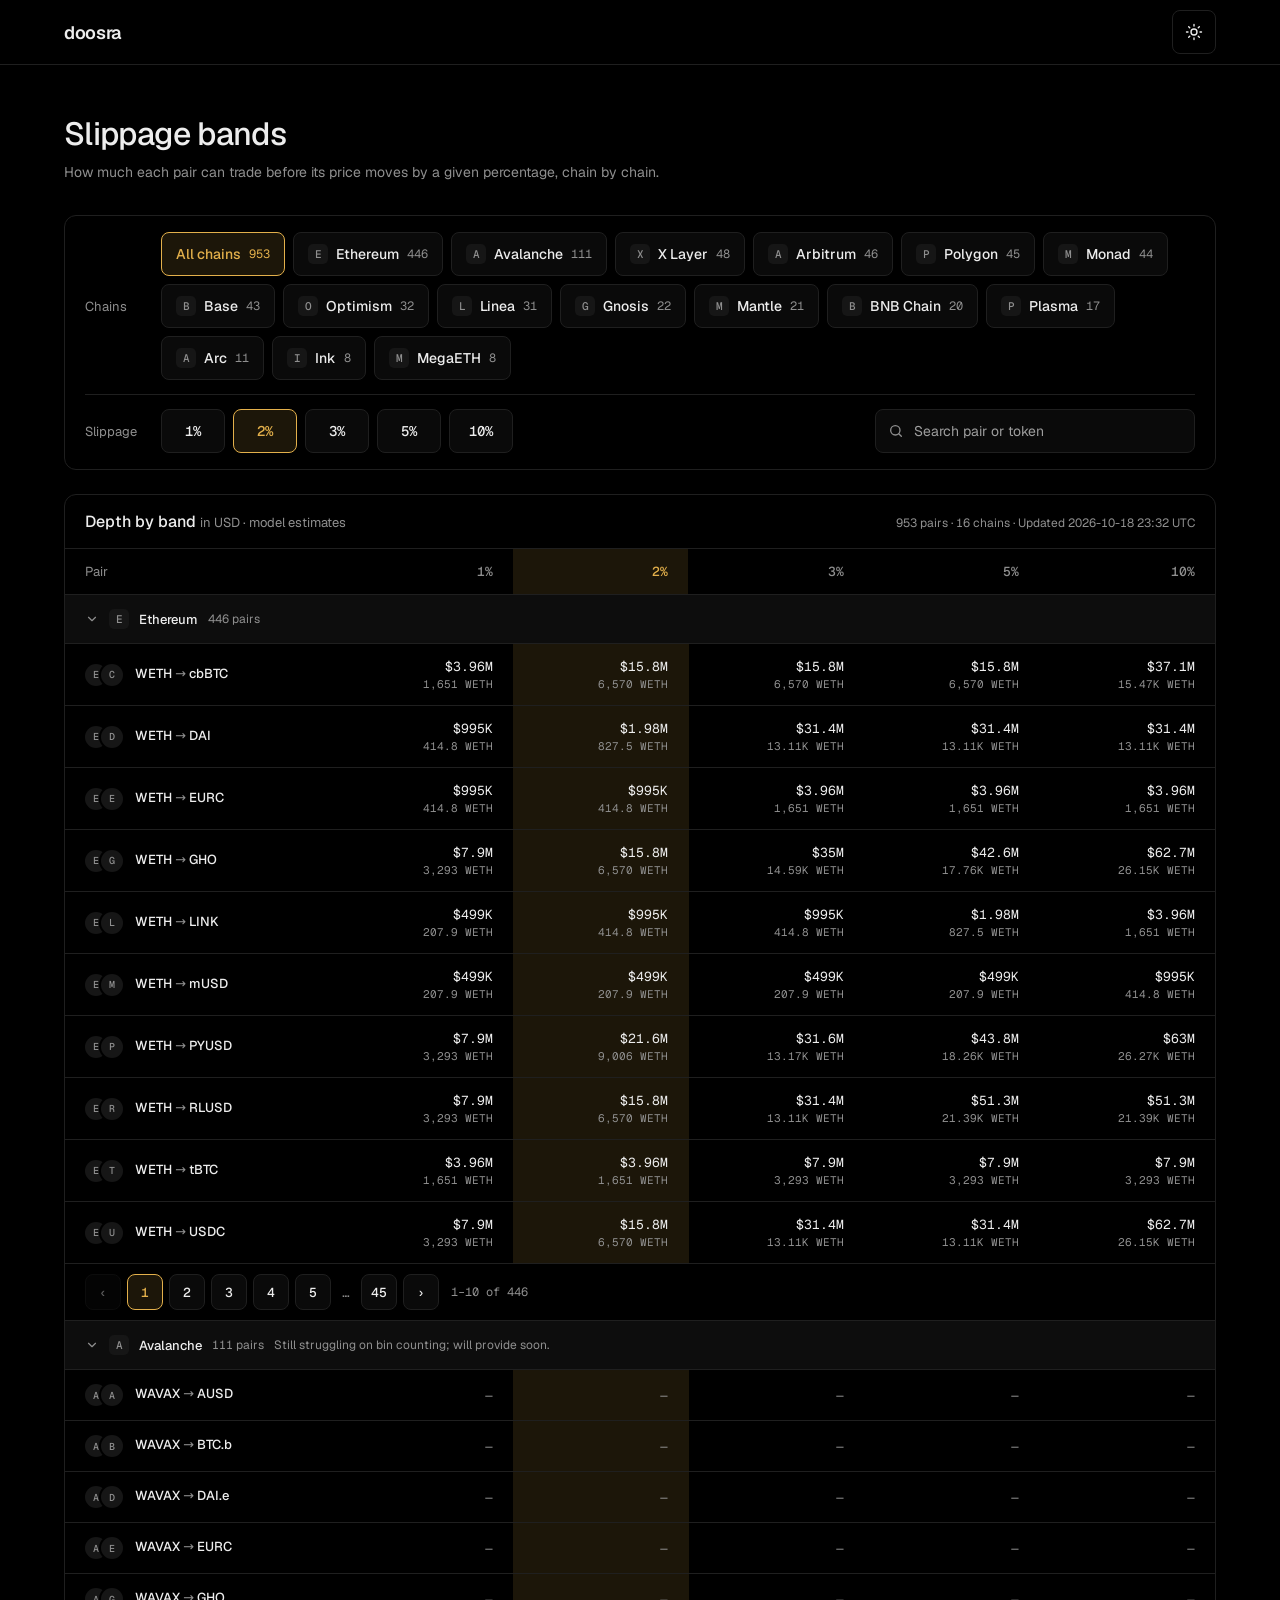
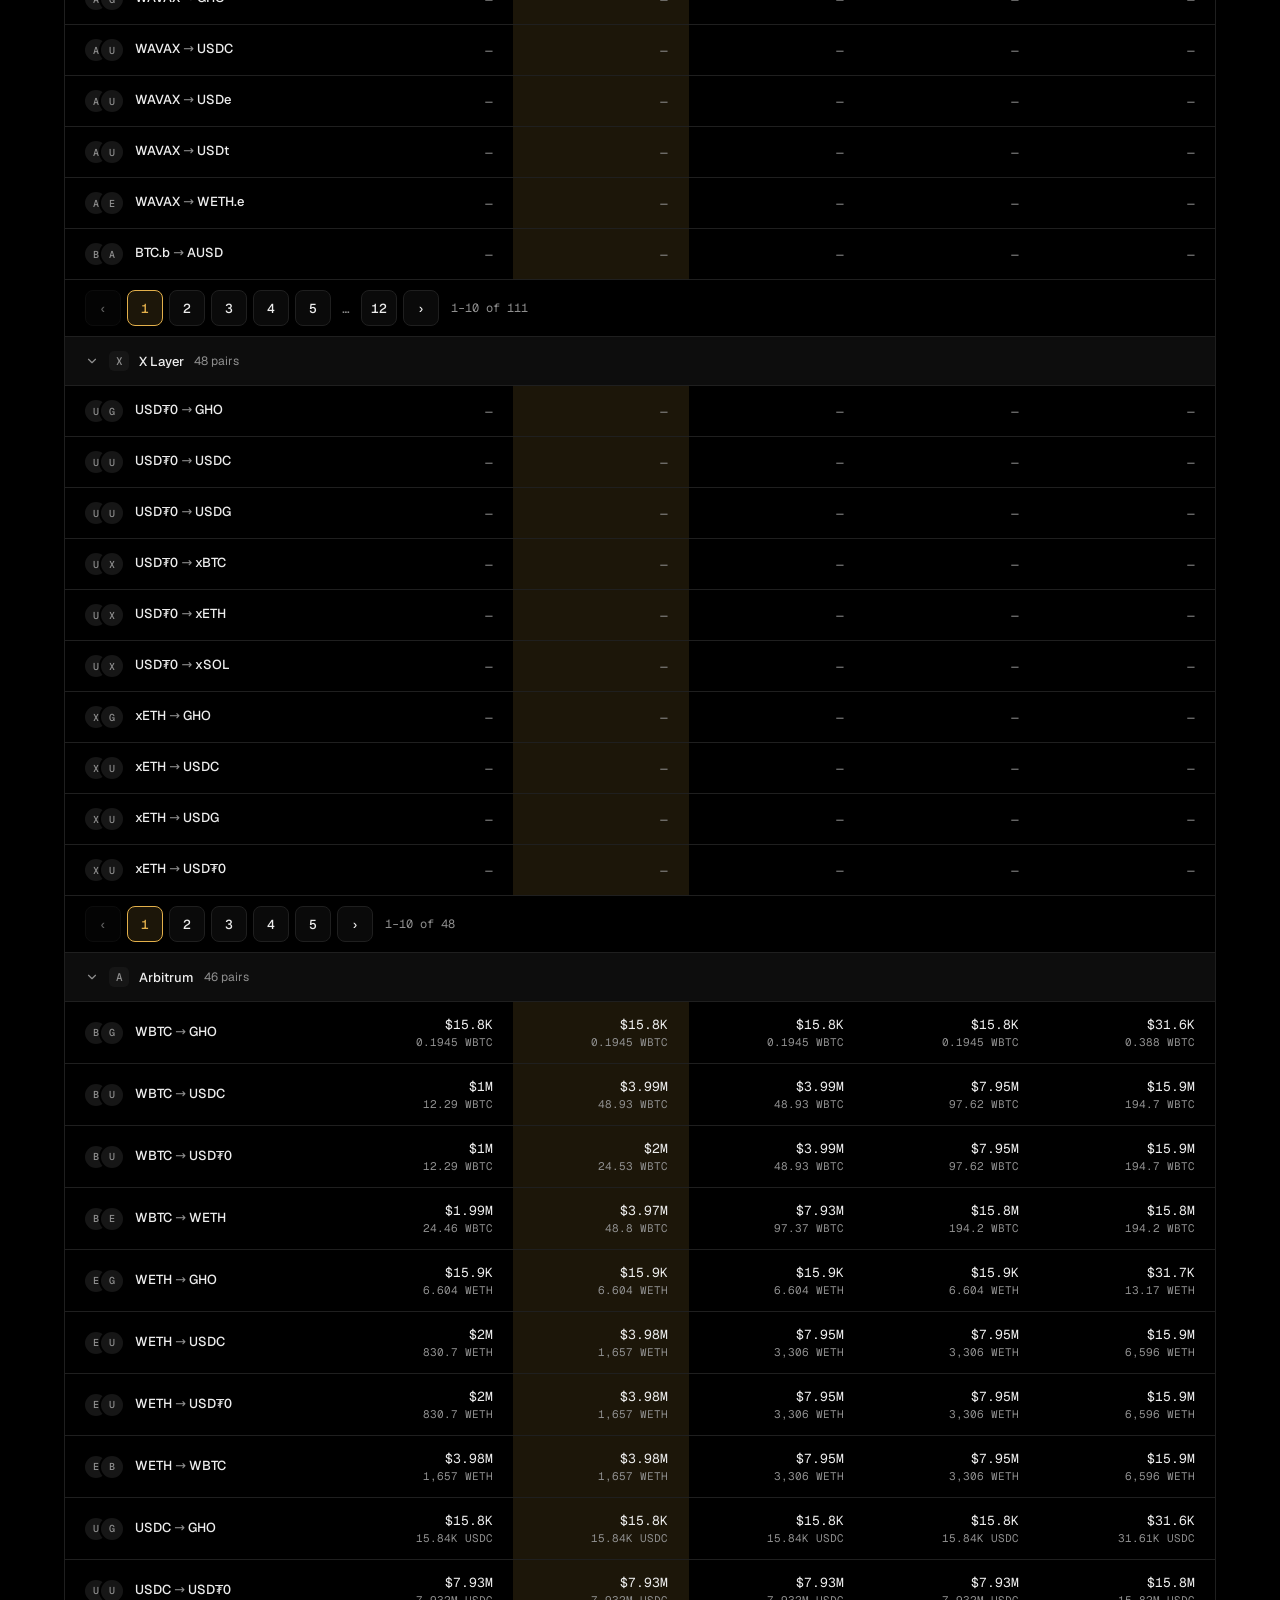
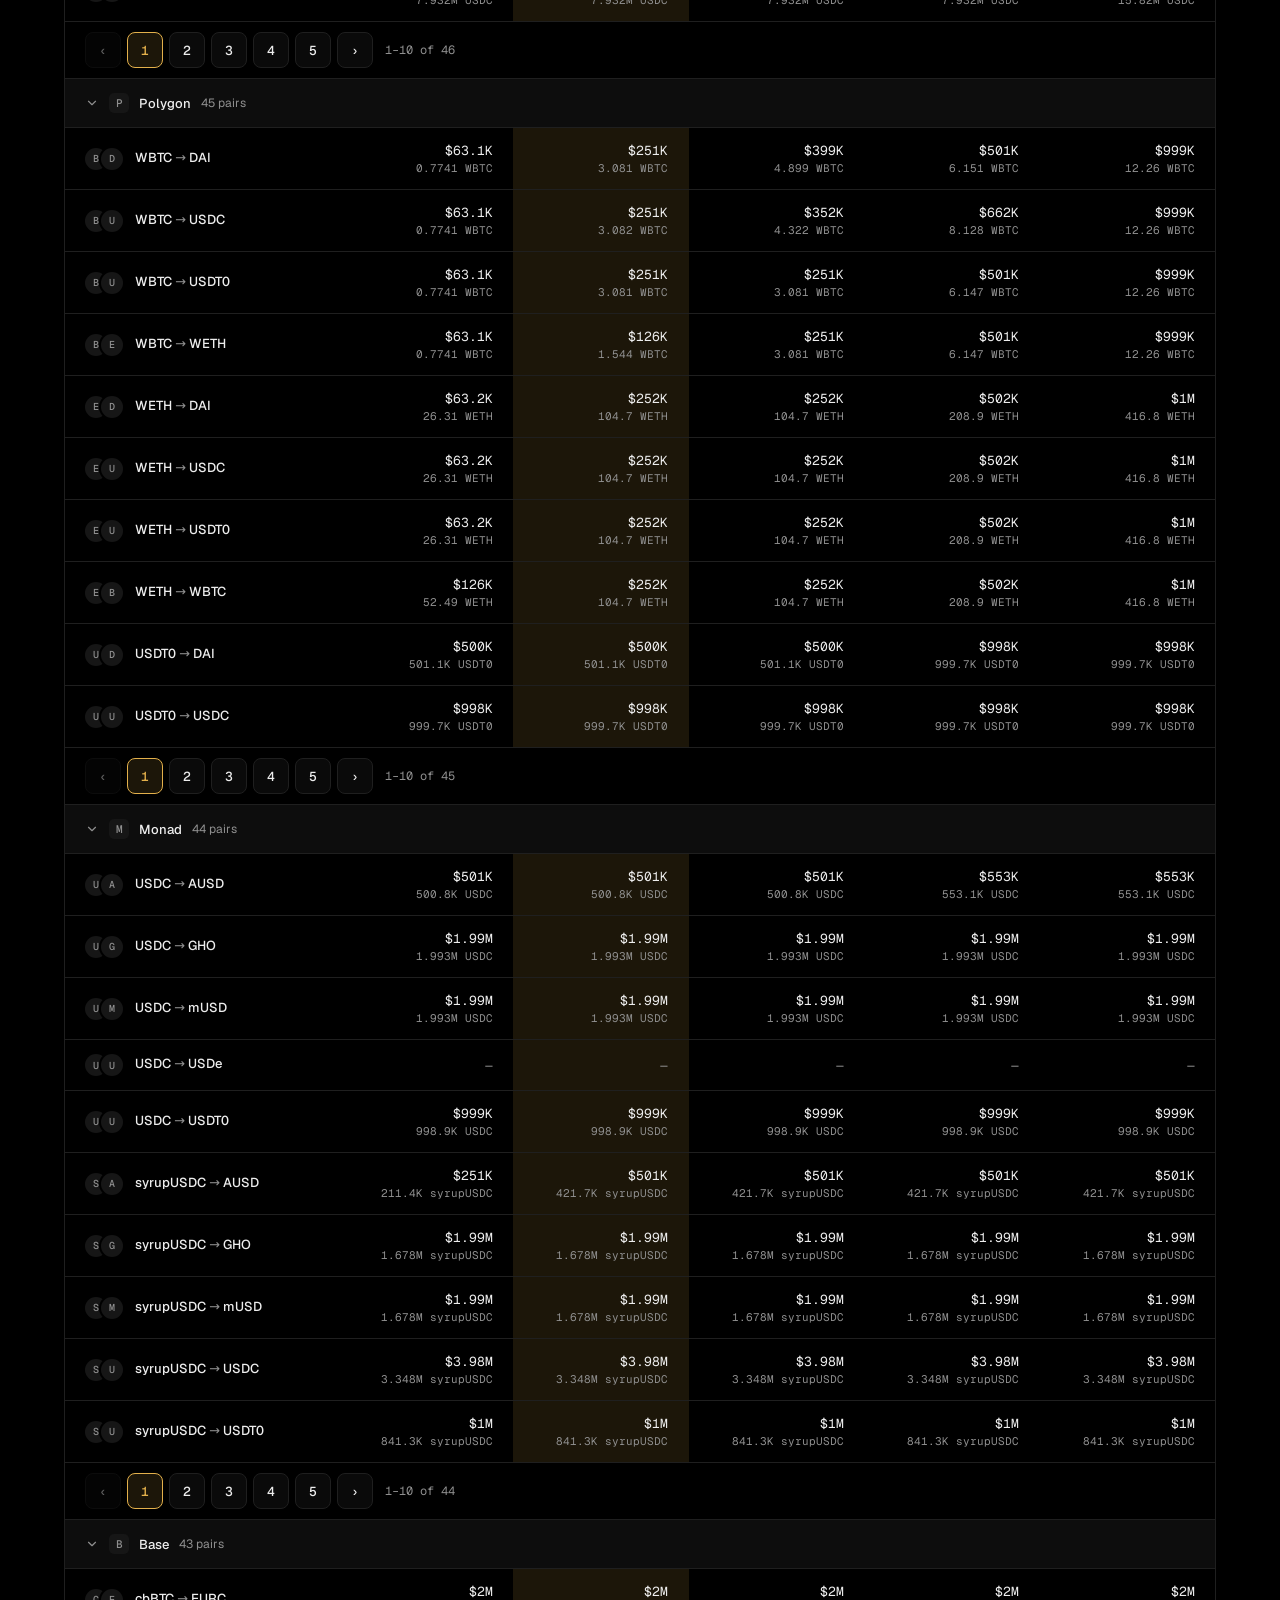
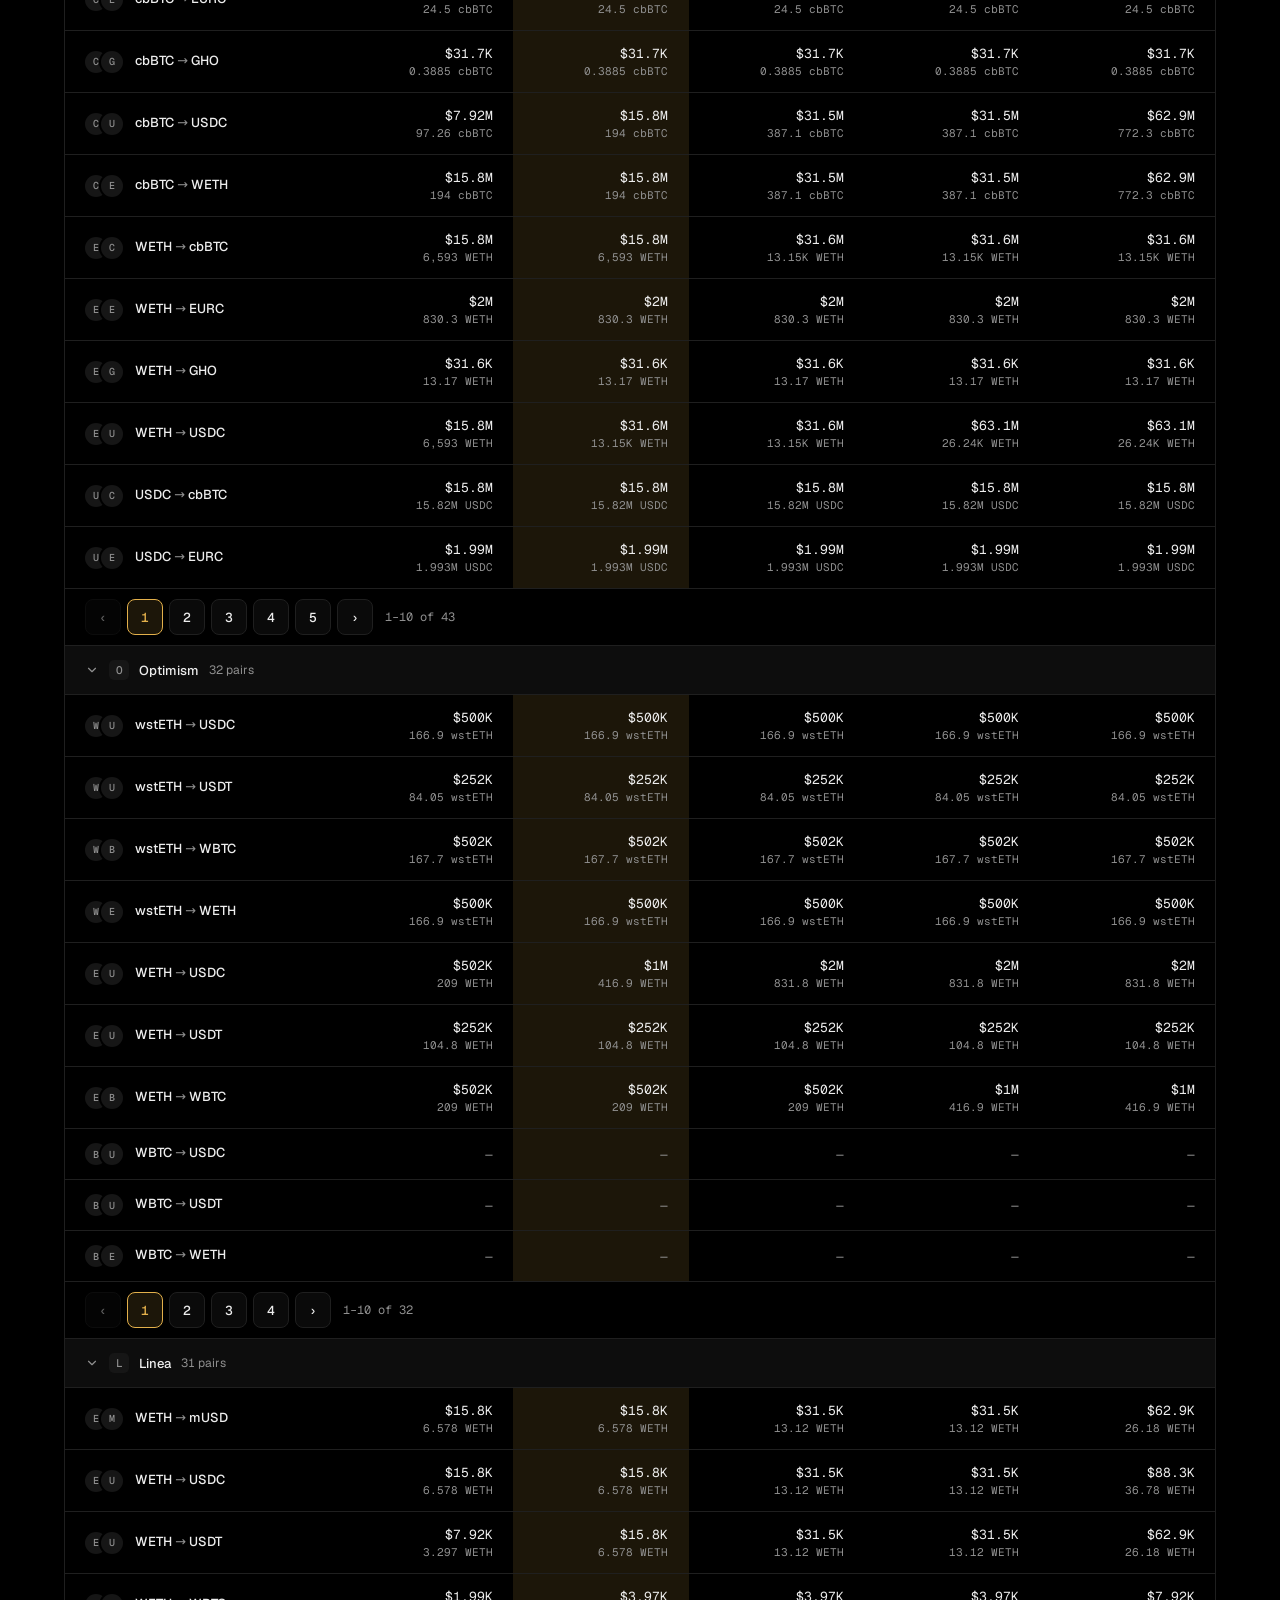
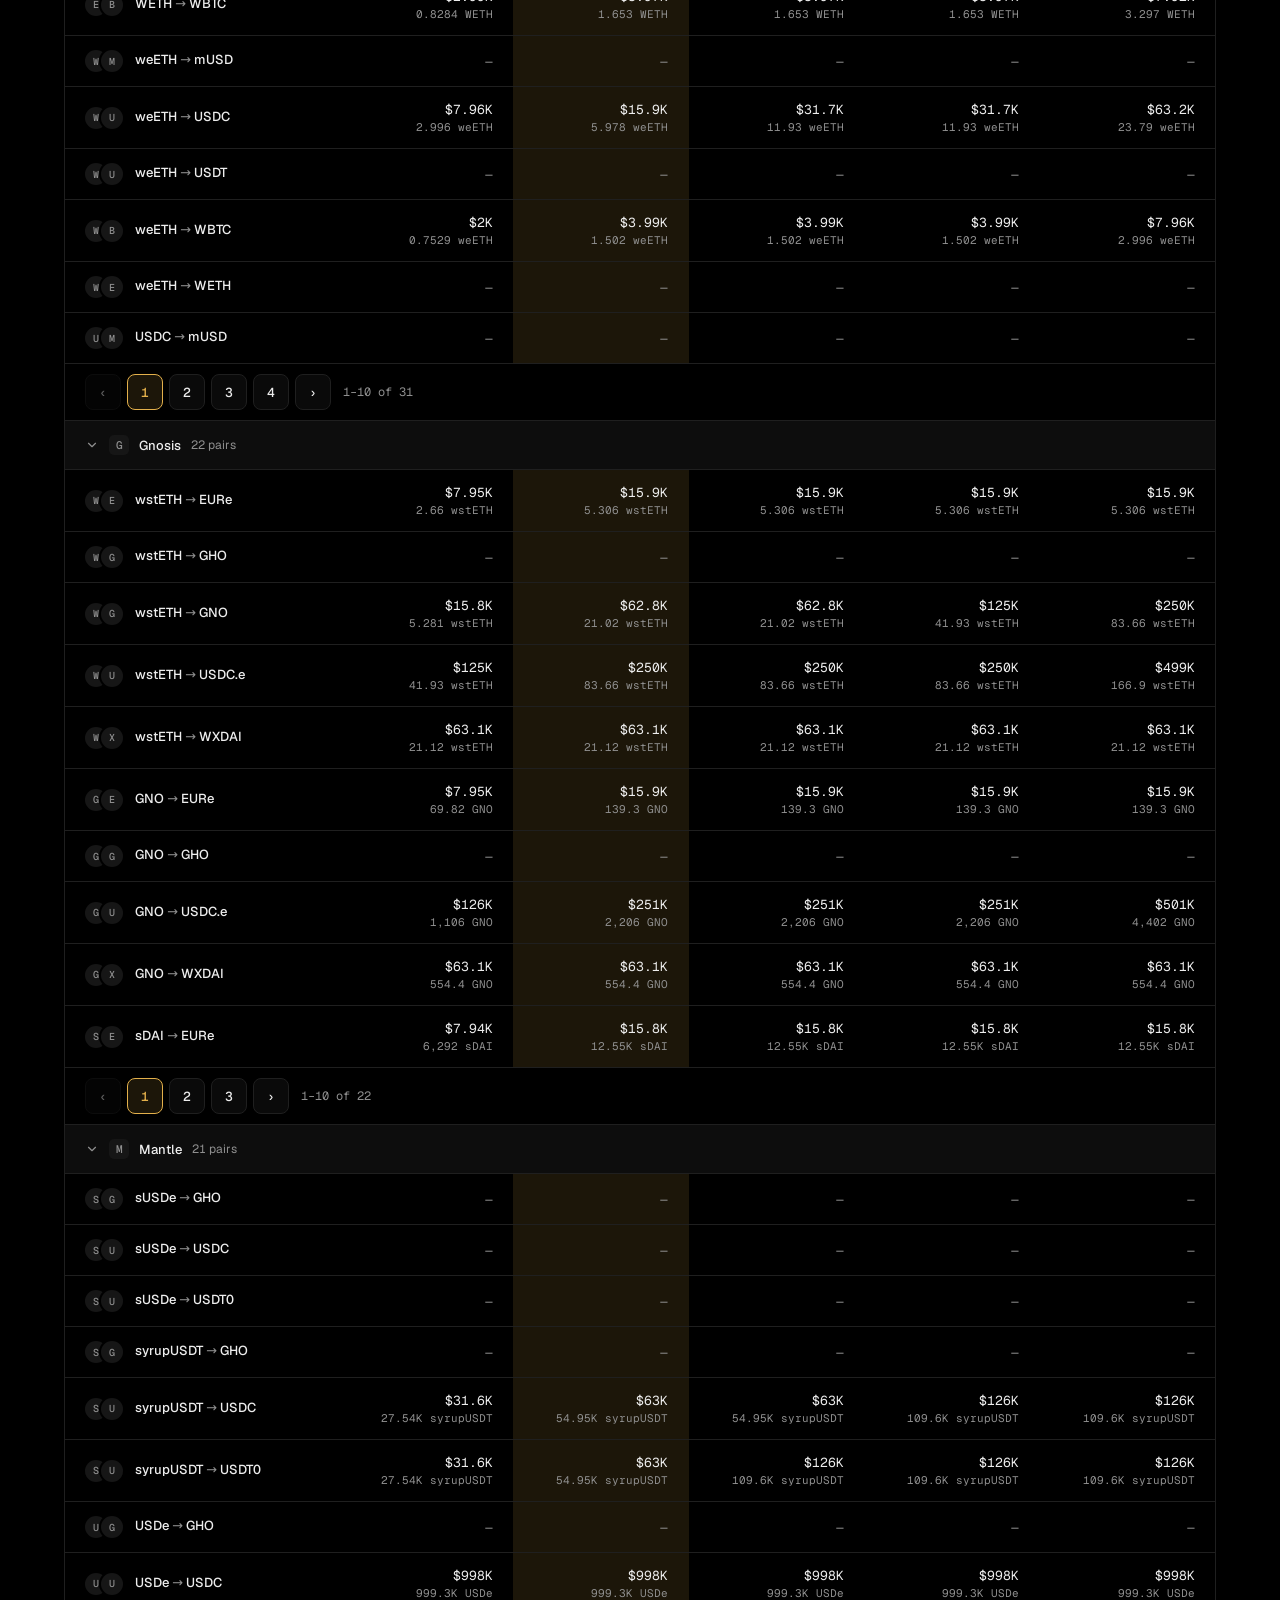
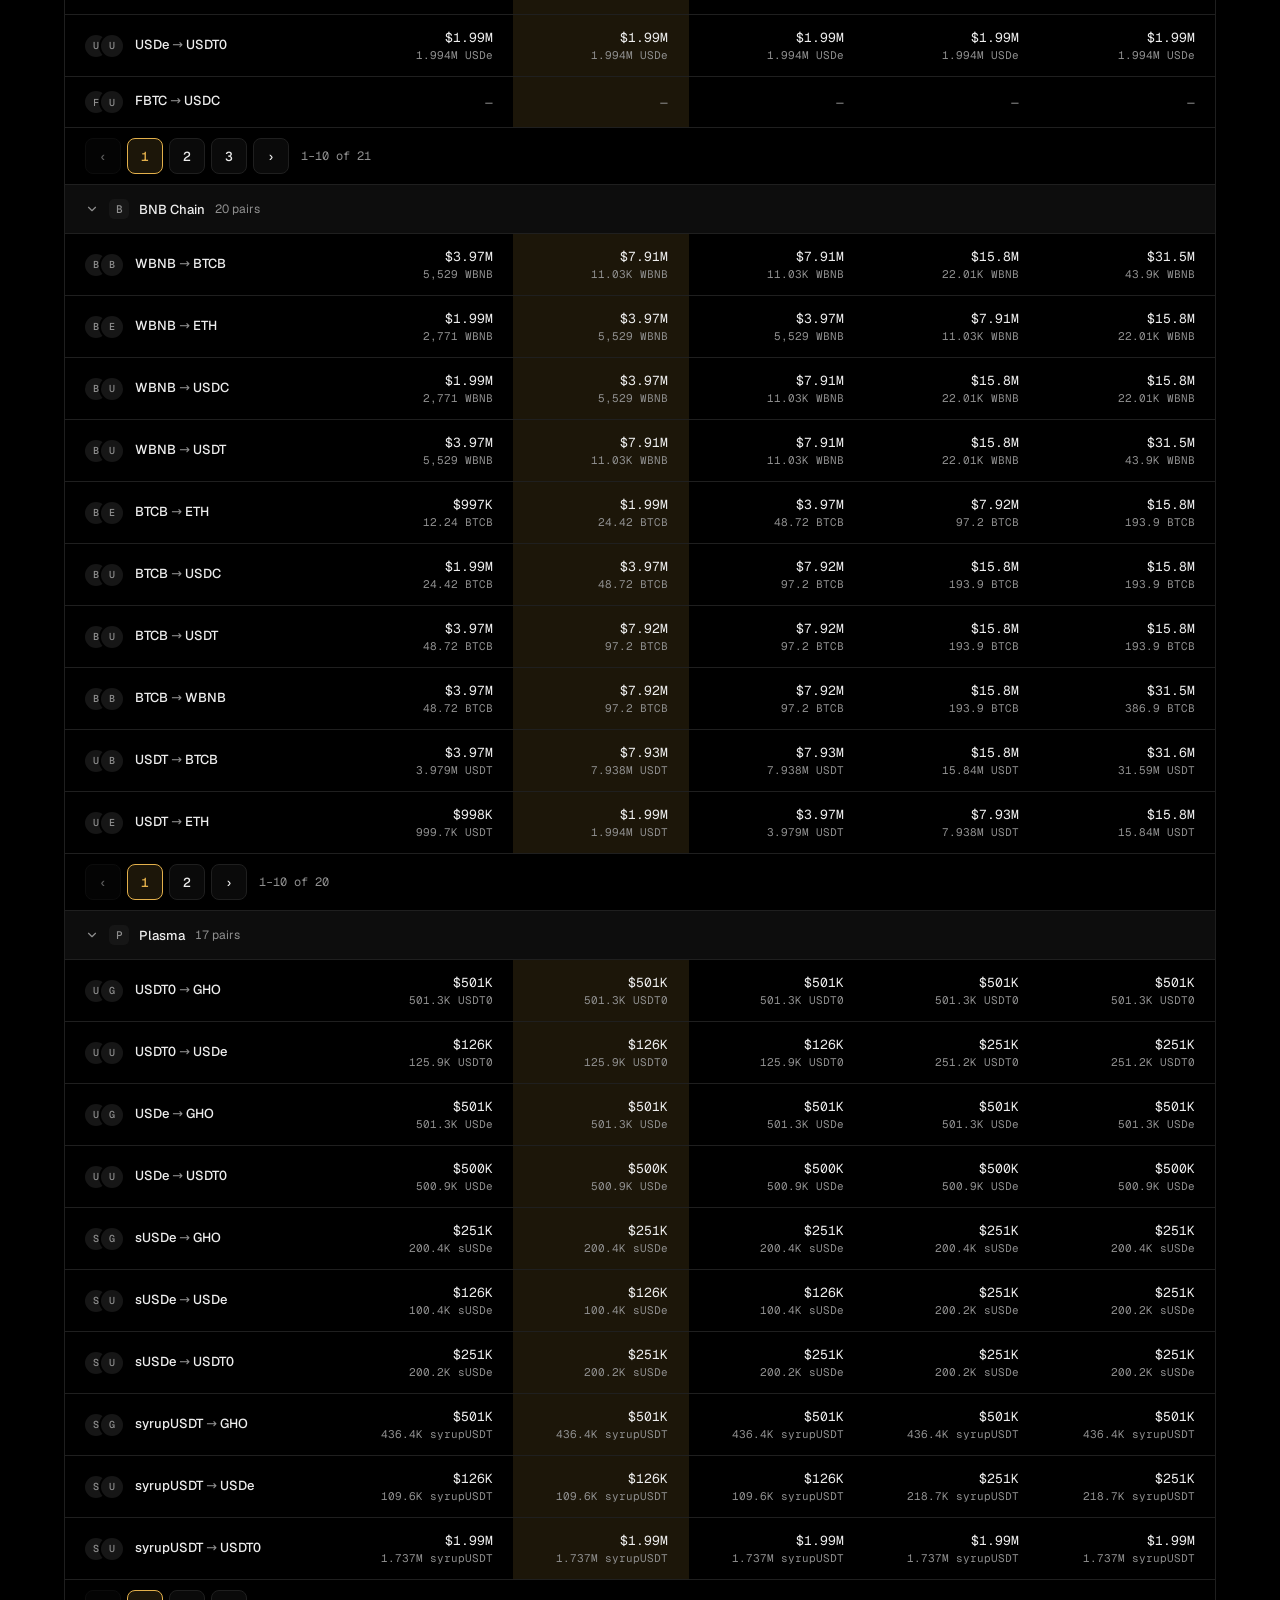
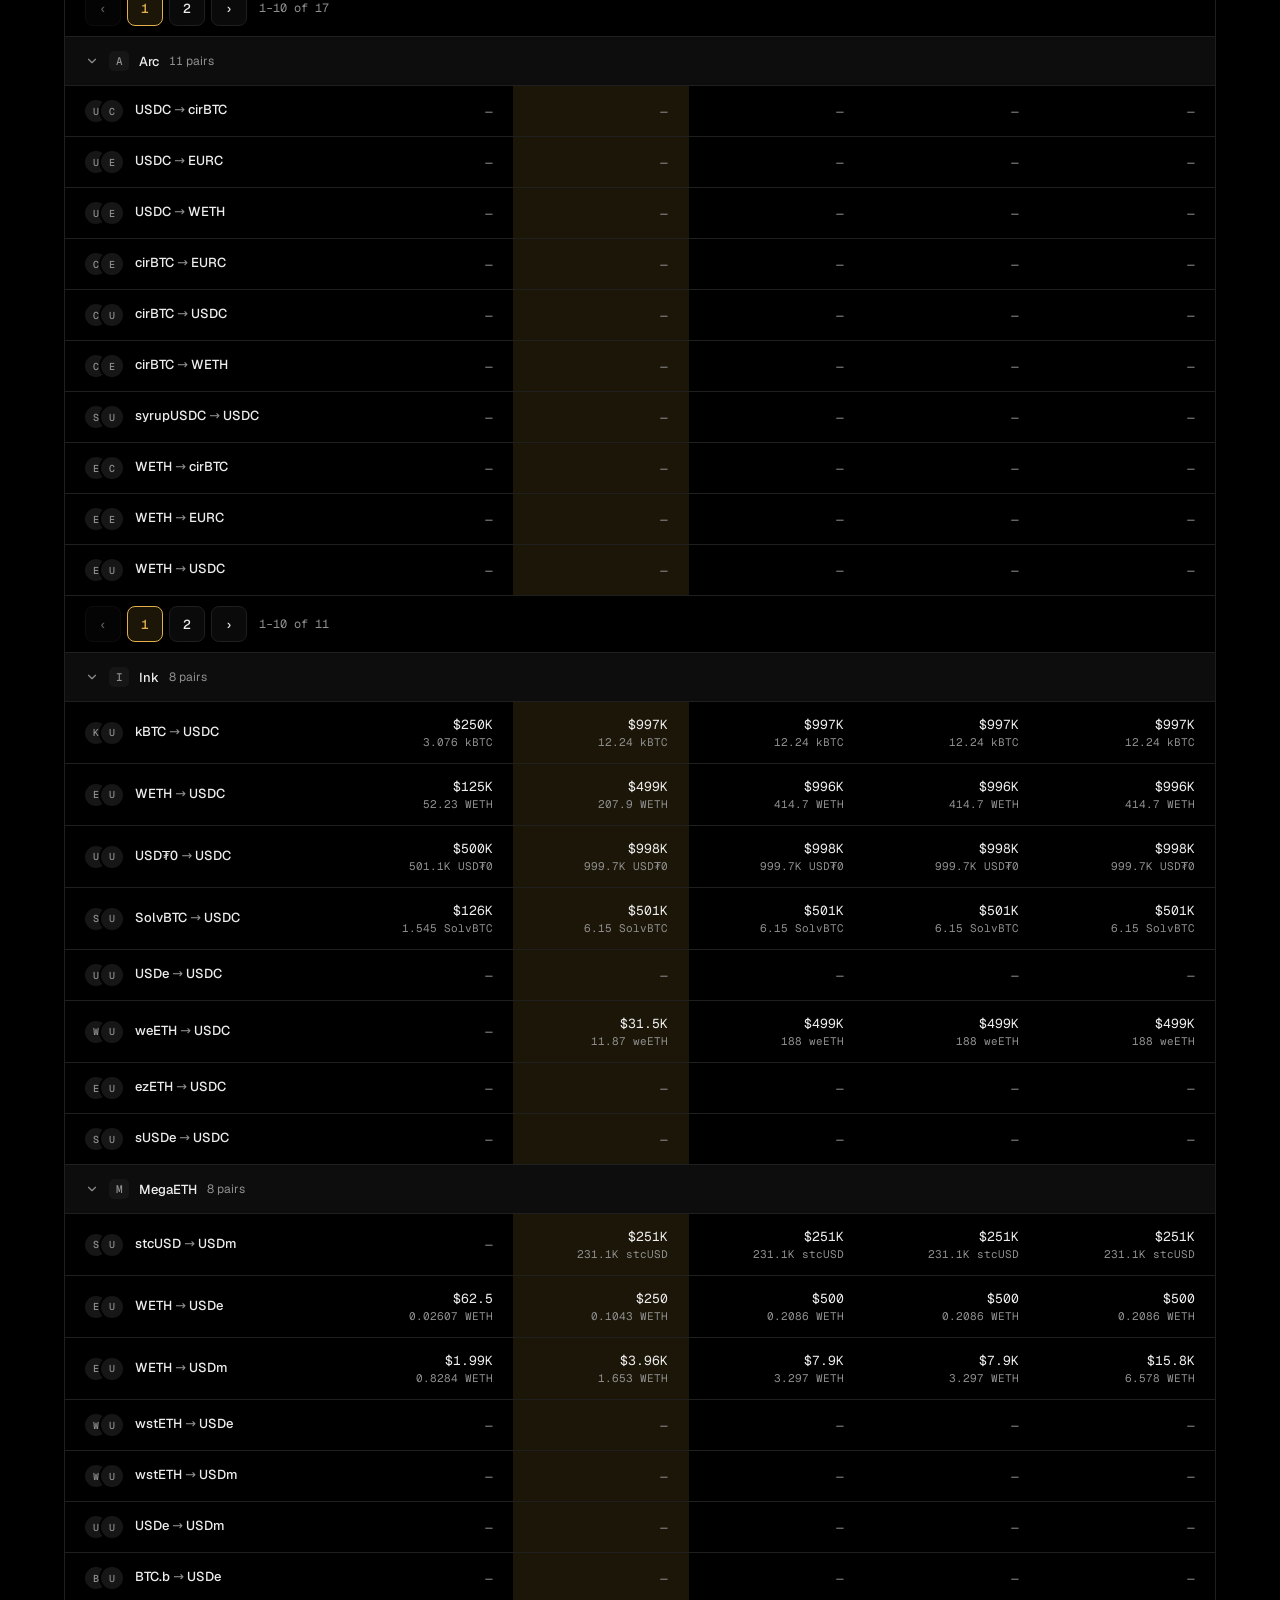
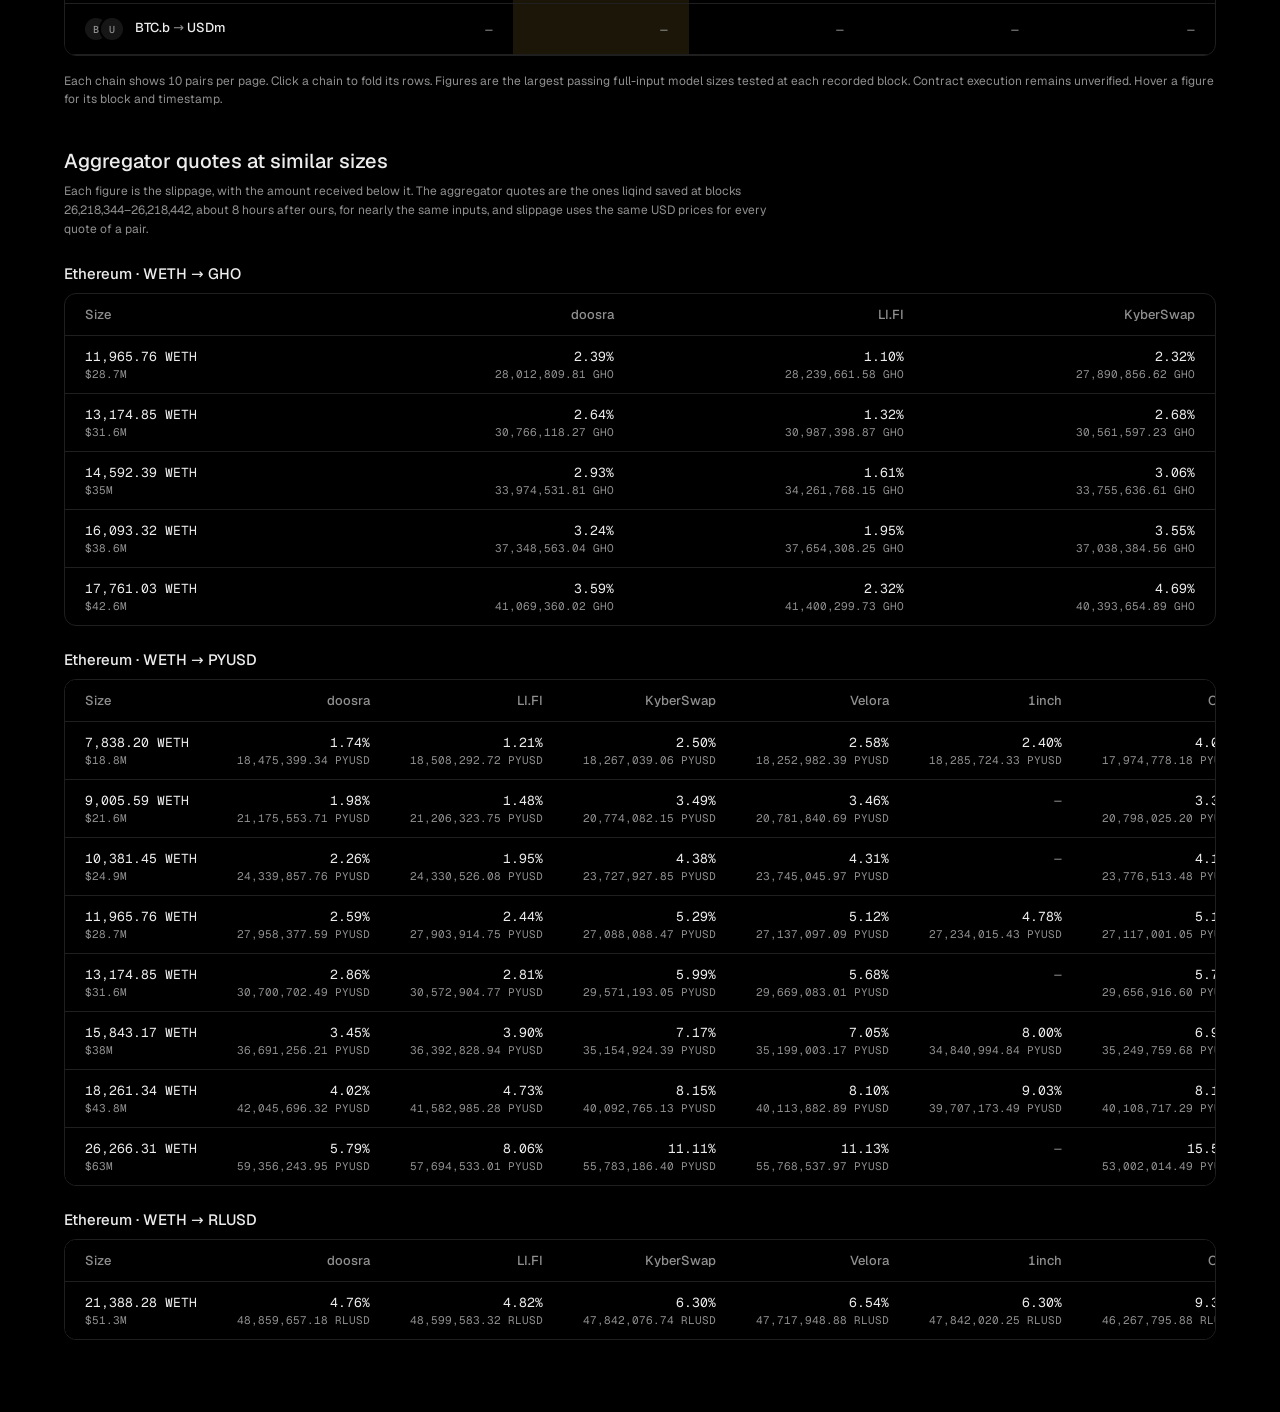
==== docs/index.html @ 1940ba98 "doosra: slippage bands by chain, with aggregator quotes for three Ethereum pairs" ====
<!doctype html>
<html lang="en" data-theme="dark">
<head>
<meta charset="utf-8">
<meta name="viewport" content="width=device-width, initial-scale=1">
<title>doosra · Slippage bands</title>
<meta name="description" content="How much each pair can trade before its price moves by a given percentage, chain by chain.">
<meta name="theme-color" content="#000000">
<link rel="icon" href="data:,">
<link rel="preload" href="fonts/geist-latin.woff2?v=19f9c925" as="font" type="font/woff2" crossorigin>
<link rel="preload" href="fonts/geist-mono-latin.woff2?v=684ad5b5" as="font" type="font/woff2" crossorigin>
<script>try{var t=localStorage.getItem("doosra-theme");if(t==="light"||t==="dark")document.documentElement.dataset.theme=t}catch(e){}</script>
<style>@font-face{font-family:"Geist";font-style:normal;font-weight:400 600;font-display:swap;src:url(fonts/geist-latin-ext.woff2?v=824f485b) format("woff2");unicode-range:U+0100-02BA, U+02BD-02C5, U+02C7-02CC, U+02CE-02D7, U+02DD-02FF, U+0304, U+0308, U+0329, U+1D00-1DBF, U+1E00-1E9F, U+1EF2-1EFF, U+2020, U+20A0-20AB, U+20AD-20C4, U+2113, U+2C60-2C7F, U+A720-A7FF}@font-face{font-family:"Geist";font-style:normal;font-weight:400 600;font-display:swap;src:url(fonts/geist-latin.woff2?v=19f9c925) format("woff2");unicode-range:U+0000-00FF, U+0131, U+0152-0153, U+02BB-02BC, U+02C6, U+02DA, U+02DC, U+0304, U+0308, U+0329, U+2000-206F, U+20AC, U+2122, U+2191, U+2193, U+2212, U+2215, U+FEFF, U+FFFD}@font-face{font-family:"Geist Mono";font-style:normal;font-weight:400 500;font-display:swap;src:url(fonts/geist-mono-latin-ext.woff2?v=1a189eb9) format("woff2");unicode-range:U+0100-02BA, U+02BD-02C5, U+02C7-02CC, U+02CE-02D7, U+02DD-02FF, U+0304, U+0308, U+0329, U+1D00-1DBF, U+1E00-1E9F, U+1EF2-1EFF, U+2020, U+20A0-20AB, U+20AD-20C4, U+2113, U+2C60-2C7F, U+A720-A7FF}@font-face{font-family:"Geist Mono";font-style:normal;font-weight:400 500;font-display:swap;src:url(fonts/geist-mono-latin.woff2?v=684ad5b5) format("woff2");unicode-range:U+0000-00FF, U+0131, U+0152-0153, U+02BB-02BC, U+02C6, U+02DA, U+02DC, U+0304, U+0308, U+0329, U+2000-206F, U+20AC, U+2122, U+2191, U+2193, U+2212, U+2215, U+FEFF, U+FFFD}*,*::before,*::after{box-sizing:border-box}[hidden]{display:none!important}:root{--bg:#000;--surface:#000;--inset:#0a0a0a;--band:#0d0d0d;--line:#1f1f1f;--token:#161616;--text:#ededed;--muted:#8f8f8f;--accent:#e3b04b;--accent-fg:#e3b04b;--soft:rgba(227,176,75,.12);--hover:rgba(128,128,128,.12);--sans:Geist,ui-sans-serif,system-ui,-apple-system,"Segoe UI",Roboto,sans-serif;--mono:"Geist Mono",ui-monospace,SFMono-Regular,Menlo,Consolas,monospace;color-scheme:dark;}:root[data-theme=light]{--bg:#f3f1ec;--surface:#fbfaf7;--inset:#eeebe4;--band:#eeebe4;--line:#ddd8ce;--token:#e6e1d6;--text:#1b1c1f;--muted:#5d5f66;--accent:#886a2d;--accent-fg:#725826;--soft:rgba(227,176,75,.16);color-scheme:light;}html{-webkit-text-size-adjust:100%;text-size-adjust:100%}body{margin:0;min-height:100vh;background-color:var(--bg);color:var(--text);font-family:var(--sans);font-size:14px;font-variant-numeric:tabular-nums;transition:background-color .2s,color .2s}button{font:inherit;color:inherit;cursor:pointer}input{font:inherit;appearance:none;-webkit-appearance:none}input::placeholder{color:inherit;opacity:.65}button:focus-visible,input:focus-visible{outline:2px solid currentColor;outline-offset:2px}.sr{position:absolute;width:1px;height:1px;margin:-1px;padding:0;border:0;overflow:hidden;clip:rect(0 0 0 0);white-space:nowrap}svg{flex:none}.top{border-bottom:1px solid var(--line)}.top .in{max-width:1200px;margin:0 auto;padding:0 24px;height:64px;display:flex;align-items:center;justify-content:space-between;gap:16px}.brand{font-weight:600;font-size:18px;letter-spacing:-.02em}.tbtn{width:44px;height:44px;display:flex;align-items:center;justify-content:center;border-radius:8px;border:1px solid var(--line);background-color:var(--surface);color:var(--text)}:root[data-theme=light] .sun,:root:not([data-theme=light]) .moon{display:none}main{max-width:1200px;margin:0 auto;padding:48px 24px 72px}h1{margin:0 0 8px;font-size:32px;font-weight:500;letter-spacing:-.02em}.lede{margin:0 0 32px;max-width:640px;color:var(--muted);line-height:1.5}.filters{display:flex;flex-direction:column;gap:14px;padding:16px 20px;border:1px solid var(--line);border-radius:12px;background-color:var(--surface);margin-bottom:24px}.frow{display:flex;flex-wrap:wrap;align-items:center;gap:12px}.frow+.frow{padding-top:14px;border-top:1px solid var(--line)}.flabel{width:64px;color:var(--muted);font-size:13px}.chips{display:flex;flex-wrap:wrap;gap:8px;min-width:0}#chains{flex:1 1 480px}#bands{flex:1 1 380px}.chip{height:44px;padding:0 14px;display:inline-flex;align-items:center;gap:8px;border-radius:8px;border:1px solid var(--line);background-color:var(--inset);color:var(--text);font-weight:500}.chip .n{font-family:var(--mono);font-size:12px;font-weight:400;color:var(--muted)}.chip[aria-pressed=true]{border-color:var(--accent-fg);background-color:var(--soft);color:var(--accent-fg)}.chip[aria-pressed=true] .n{color:var(--accent-fg)}.ini{width:20px;height:20px;border-radius:5px;display:inline-flex;align-items:center;justify-content:center;flex:none;font-family:var(--mono);font-size:11px;background-color:var(--token);color:var(--muted)}.bchip{width:64px;padding:0;justify-content:center;font-family:var(--mono)}.search{position:relative;flex:1 1 240px;max-width:320px}.search svg{position:absolute;left:13px;top:14px;pointer-events:none;color:var(--muted)}.search input{width:100%;height:44px;padding:0 12px 0 38px;border-radius:8px;border:1px solid var(--line);background-color:var(--inset);color:var(--text);font-size:14px}.card{border:1px solid var(--line);border-radius:12px;overflow:clip;background-color:var(--surface)}.cardhead{display:flex;flex-wrap:wrap;align-items:baseline;justify-content:space-between;gap:6px 24px;padding:16px 20px;border-bottom:1px solid var(--line)}.cardhead h2{margin:0;font-size:16px;font-weight:500}.cardhead h2 span{color:var(--muted);font-weight:400;font-size:13px}.sum{color:var(--muted);font-size:12px}.tbl{--pmin:272px;--bmin:108px;--pw:minmax(var(--pmin),1.4fr);--bw:minmax(var(--bmin),1fr);font-size:13px}.hwrap{position:sticky;top:0;z-index:2;overflow:hidden;background-color:var(--surface)}.scroll{overflow-x:auto;overscroll-behavior-x:contain}.scroll>.inner{position:relative;z-index:0}.hl{position:absolute;top:0;bottom:0;left:0;z-index:-1;background-color:var(--soft);pointer-events:none}.r{display:grid}.c{padding:14px 20px;border-bottom:1px solid var(--line);text-align:right;font-family:var(--mono);min-width:0;align-content:center}.c.p{position:sticky;left:0;z-index:1;background-color:var(--surface);text-align:left;font-family:var(--sans);font-weight:500;white-space:nowrap;overflow:hidden;text-overflow:ellipsis}.h .c{color:var(--muted);font-weight:500}.h .c.p{font-weight:400}.h .on{background-color:var(--soft);color:var(--accent-fg)}.c.na{color:var(--muted)}.c small{display:block;font-size:11px;color:var(--muted);margin-top:2px}.c.p i{width:22px;height:22px;border-radius:50%;display:inline-flex;align-items:center;justify-content:center;vertical-align:middle;font-family:var(--mono);font-size:10px;font-style:normal;background-color:var(--token);color:var(--muted)}.c.p i+i{margin:0 12px 0 -6px;box-shadow:0 0 0 2px var(--surface)}.c.p b{font-weight:inherit;color:var(--muted)}.rows>.r:hover>.c,.fold:hover{background-image:linear-gradient(var(--hover),var(--hover))}.gh{background-color:var(--band);border-bottom:1px solid var(--line)}.fold{width:100%;min-height:48px;padding:0 20px;display:flex;align-items:center;border:0;background-color:transparent;color:var(--text);text-align:left;font-weight:500}.fold:focus-visible{outline-offset:-2px}.fold>span{position:sticky;left:20px;display:inline-flex;align-items:center;gap:10px}.fold svg{color:var(--muted);transition:transform .15s}.fold[aria-expanded=false] svg{transform:rotate(-90deg)}.gn{color:var(--muted);font-weight:400;font-size:12px}.chain-note{color:var(--muted);font-weight:400;font-size:12px}.g.folded .rows,.g.folded .pgr{display:none}.pgr{border-bottom:1px solid var(--line);background-color:var(--surface)}.pg{position:sticky;left:0;display:flex;flex-wrap:wrap;align-items:center;gap:6px;width:max-content;max-width:calc(100vw - 34px);padding:10px 20px}.pb{min-width:36px;height:36px;padding:0 8px;border-radius:8px;border:1px solid var(--line);background-color:var(--inset);color:var(--text);font-family:var(--mono);font-size:13px;font-weight:500}.pb:not(:disabled):hover{background-image:linear-gradient(var(--hover),var(--hover))}.pb[aria-current=page]{border-color:var(--accent-fg);background-color:var(--soft);color:var(--accent-fg)}.pb:disabled{opacity:.4;cursor:default}.gap{min-width:18px;text-align:center;color:var(--muted);font-family:var(--mono)}.pr{margin-left:6px;color:var(--muted);font-family:var(--mono);font-size:12px;white-space:nowrap}.empty{padding:48px 20px;display:flex;flex-direction:column;align-items:center;gap:12px;text-align:center}.empty p{margin:0;color:var(--muted)}.empty button{height:44px;padding:0 16px;border-radius:8px;border:1px solid var(--line);background-color:var(--inset);color:var(--text);font-weight:500}.foot{margin:16px 0 0;font-size:12px;color:var(--muted);line-height:1.5}.compare{margin-top:40px}.compare>h2{margin:0 0 8px;font-size:20px;font-weight:500}.compare-note{margin:0;max-width:720px;font-size:12px;line-height:1.6;color:var(--muted)}.compare-pair h3{margin:24px 0 10px;font-size:15px;font-weight:500}.quote-scroll{overflow-x:auto;overscroll-behavior-x:contain;border:1px solid var(--line);border-radius:12px;background-color:var(--surface);scrollbar-width:thin;scrollbar-color:var(--muted) transparent}.quote-table{border-collapse:collapse;width:100%;font-family:var(--mono);font-size:13px;font-variant-numeric:tabular-nums}.quote-table th,.quote-table td{padding:12px 20px;text-align:right;white-space:nowrap;vertical-align:top}.quote-table td{border-top:1px solid var(--line)}.quote-table th{font-family:var(--sans);font-weight:500;color:var(--muted)}.quote-table th:first-child,.quote-table td:first-child{text-align:left}.quote-table small{display:block;margin-top:2px;font-size:11px;color:var(--muted)}.quote-table .na{color:var(--muted)}@media (pointer:coarse){.pb{height:44px}}@media (max-width:720px){.top .in{padding:0 16px}main{padding:32px 16px 56px}h1{font-size:28px}.filters{padding:14px 16px}#chains{flex-wrap:nowrap;overflow-x:auto;overscroll-behavior-x:contain;scrollbar-width:none;margin:0 -16px;padding:0 16px;scroll-padding:0 16px}#chains::-webkit-scrollbar{display:none}#chains .chip{flex:none}.cardhead{padding:14px 16px}.tbl{--pmin:150px;--bmin:96px;--pw:var(--pmin)}.c{padding:12px}.c.p{white-space:normal}.c.p i{display:none}.fold{padding:0 12px}.fold>span{left:12px}.pg{padding:10px 12px;gap:4px}.pb{min-width:32px;padding:0 4px}.quote-table th,.quote-table td{padding:10px 12px}}@media (prefers-reduced-motion:reduce){*{transition:none!important}}.r{grid-template-columns:var(--pw) repeat(5,var(--bw))}.inner{min-width:calc(var(--pmin) + 5 * var(--bmin))}</style>
<style id="sel">.b2{background-color:var(--soft)}#hwrap .b2{color:var(--accent-fg)}</style>
</head>
<body>
<header class="top">
  <div class="in">
    <div class="brand">doosra</div>
    <button class="tbtn" id="theme" type="button" aria-label="Switch to light theme">
      <svg class="sun" width="18" height="18" viewBox="0 0 24 24" fill="none" stroke="currentColor" stroke-width="1.8" stroke-linecap="round" aria-hidden="true"><circle cx="12" cy="12" r="4"/><path d="M12 2v2M12 20v2M4.9 4.9l1.4 1.4M17.7 17.7l1.4 1.4M2 12h2M20 12h2M4.9 19.1l1.4-1.4M17.7 6.3l1.4-1.4"/></svg>
      <svg class="moon" width="18" height="18" viewBox="0 0 24 24" fill="none" stroke="currentColor" stroke-width="1.8" stroke-linecap="round" stroke-linejoin="round" aria-hidden="true"><path d="M21 12.8A9 9 0 1 1 11.2 3a7 7 0 0 0 9.8 9.8z"/></svg>
    </button>
  </div>
</header>

<main>
  <h1>Slippage bands</h1>
  <p class="lede">How much each pair can trade before its price moves by a given percentage, chain by chain.</p>

  <section class="filters" aria-label="Filters">
    <div class="frow">
      <span id="chain-label" class="flabel">Chains</span>
      <div class="chips" id="chains" role="group" aria-labelledby="chain-label"><button class="chip" type="button" data-chain="" aria-pressed="true">All chains <span class="n">953</span></button><button class="chip" type="button" data-chain="ethereum" aria-pressed="false"><span class="ini" aria-hidden="true">E</span>Ethereum <span class="n">446</span></button><button class="chip" type="button" data-chain="avalanche" aria-pressed="false"><span class="ini" aria-hidden="true">A</span>Avalanche <span class="n">111</span></button><button class="chip" type="button" data-chain="xlayer" aria-pressed="false"><span class="ini" aria-hidden="true">X</span>X Layer <span class="n">48</span></button><button class="chip" type="button" data-chain="arbitrum" aria-pressed="false"><span class="ini" aria-hidden="true">A</span>Arbitrum <span class="n">46</span></button><button class="chip" type="button" data-chain="polygon" aria-pressed="false"><span class="ini" aria-hidden="true">P</span>Polygon <span class="n">45</span></button><button class="chip" type="button" data-chain="monad" aria-pressed="false"><span class="ini" aria-hidden="true">M</span>Monad <span class="n">44</span></button><button class="chip" type="button" data-chain="base" aria-pressed="false"><span class="ini" aria-hidden="true">B</span>Base <span class="n">43</span></button><button class="chip" type="button" data-chain="optimism" aria-pressed="false"><span class="ini" aria-hidden="true">O</span>Optimism <span class="n">32</span></button><button class="chip" type="button" data-chain="linea" aria-pressed="false"><span class="ini" aria-hidden="true">L</span>Linea <span class="n">31</span></button><button class="chip" type="button" data-chain="gnosis" aria-pressed="false"><span class="ini" aria-hidden="true">G</span>Gnosis <span class="n">22</span></button><button class="chip" type="button" data-chain="mantle" aria-pressed="false"><span class="ini" aria-hidden="true">M</span>Mantle <span class="n">21</span></button><button class="chip" type="button" data-chain="bsc" aria-pressed="false"><span class="ini" aria-hidden="true">B</span>BNB Chain <span class="n">20</span></button><button class="chip" type="button" data-chain="plasma" aria-pressed="false"><span class="ini" aria-hidden="true">P</span>Plasma <span class="n">17</span></button><button class="chip" type="button" data-chain="arc" aria-pressed="false"><span class="ini" aria-hidden="true">A</span>Arc <span class="n">11</span></button><button class="chip" type="button" data-chain="ink" aria-pressed="false"><span class="ini" aria-hidden="true">I</span>Ink <span class="n">8</span></button><button class="chip" type="button" data-chain="megaeth" aria-pressed="false"><span class="ini" aria-hidden="true">M</span>MegaETH <span class="n">8</span></button></div>
    </div>
    <div class="frow">
      <span id="band-label" class="flabel">Slippage</span>
      <div class="chips" id="bands" role="group" aria-labelledby="band-label"><button class="chip bchip" type="button" data-band="1" aria-pressed="false">1%</button><button class="chip bchip" type="button" data-band="2" aria-pressed="true">2%</button><button class="chip bchip" type="button" data-band="3" aria-pressed="false">3%</button><button class="chip bchip" type="button" data-band="5" aria-pressed="false">5%</button><button class="chip bchip" type="button" data-band="10" aria-pressed="false">10%</button></div>
      <div class="search">
        <label for="q" class="sr">Search pairs</label>
        <svg width="16" height="16" viewBox="0 0 24 24" fill="none" stroke="currentColor" stroke-width="2" stroke-linecap="round" aria-hidden="true"><circle cx="11" cy="11" r="7"/><path d="M20 20l-3.5-3.5"/></svg>
        <input id="q" type="search" placeholder="Search pair or token" autocomplete="off" spellcheck="false">
      </div>
    </div>
  </section>

  <section class="card" aria-labelledby="depth-title">
    <div class="cardhead">
      <h2 id="depth-title">Depth by band <span>in USD · model estimates</span></h2>
      <div class="sum"><span id="counts">953 pairs · 16 chains</span> · Updated 2026-10-18 23:32 UTC</div>
    </div>
    <div class="tbl" id="tbl" role="table" aria-labelledby="depth-title" data-sel="2" data-page="10" data-rn="60" data-rf="100">
      <div class="hwrap" id="hwrap" role="none"><div class="inner" role="none"><div class="r h" role="row"><div class="c p" role="columnheader">Pair</div><div class="c b1" role="columnheader">1%</div><div class="c b2" role="columnheader">2%</div><div class="c b3" role="columnheader">3%</div><div class="c b5" role="columnheader">5%</div><div class="c b10" role="columnheader">10%</div></div></div></div>
      <div class="scroll" id="scroll" role="none"><div class="inner" role="none"><div class="hl" id="hl" aria-hidden="true" hidden></div><div class="g" role="rowgroup" data-chain="ethereum" data-name="ethereum" data-n="446"><div class="gh" role="row"><div role="rowheader"><button class="fold" type="button" aria-expanded="true" title="Recorded pool state · block 26,216,005 · 2026-10-18 00:56:47 UTC"><span><svg width="14" height="14" viewBox="0 0 24 24" fill="none" stroke="currentColor" stroke-width="2" stroke-linecap="round" stroke-linejoin="round" aria-hidden="true"><path d="M6 9l6 6 6-6"/></svg><span class="ini" aria-hidden="true">E</span>Ethereum<span class="gn">446 pairs</span></span></button></div></div><div class="rows"><div class="r" role="row" data-id="26" data-q="weth cbbtc"><div class="c p" role="rowheader"><i aria-hidden="true">E</i><i aria-hidden="true">C</i>WETH <b>→</b> cbBTC</div><div class="c b1" role="cell" title="Largest tested full-input model size inside the band; contract execution unverified · block 26,216,005 · 2026-10-18 00:56:47 UTC">$3.96M<small>1,651 WETH</small></div><div class="c b2" role="cell" title="Largest tested full-input model size inside the band; contract execution unverified · block 26,216,005 · 2026-10-18 00:56:47 UTC">$15.8M<small>6,570 WETH</small></div><div class="c b3" role="cell" title="Largest tested full-input model size inside the band; contract execution unverified · block 26,216,005 · 2026-10-18 00:56:47 UTC">$15.8M<small>6,570 WETH</small></div><div class="c b5" role="cell" title="Largest tested full-input model size inside the band; contract execution unverified · block 26,216,005 · 2026-10-18 00:56:47 UTC">$15.8M<small>6,570 WETH</small></div><div class="c b10" role="cell" title="Largest tested full-input model size inside the band; contract execution unverified · block 26,216,005 · 2026-10-18 00:56:47 UTC">$37.1M<small>15.47K WETH</small></div></div><div class="r" role="row" data-id="20" data-q="weth dai"><div class="c p" role="rowheader"><i aria-hidden="true">E</i><i aria-hidden="true">D</i>WETH <b>→</b> DAI</div><div class="c b1" role="cell" title="Largest tested full-input model size inside the band; contract execution unverified · block 26,216,005 · 2026-10-18 00:56:47 UTC">$995K<small>414.8 WETH</small></div><div class="c b2" role="cell" title="Largest tested full-input model size inside the band; contract execution unverified · block 26,216,005 · 2026-10-18 00:56:47 UTC">$1.98M<small>827.5 WETH</small></div><div class="c b3" role="cell" title="Largest tested full-input model size inside the band; contract execution unverified · block 26,216,005 · 2026-10-18 00:56:47 UTC">$31.4M<small>13.11K WETH</small></div><div class="c b5" role="cell" title="Largest tested full-input model size inside the band; contract execution unverified · block 26,216,005 · 2026-10-18 00:56:47 UTC">$31.4M<small>13.11K WETH</small></div><div class="c b10" role="cell" title="Largest tested full-input model size inside the band; contract execution unverified · block 26,216,005 · 2026-10-18 00:56:47 UTC">$31.4M<small>13.11K WETH</small></div></div><div class="r" role="row" data-id="14" data-q="weth eurc"><div class="c p" role="rowheader"><i aria-hidden="true">E</i><i aria-hidden="true">E</i>WETH <b>→</b> EURC</div><div class="c b1" role="cell" title="Largest tested full-input model size inside the band; contract execution unverified · block 26,216,005 · 2026-10-18 00:56:47 UTC">$995K<small>414.8 WETH</small></div><div class="c b2" role="cell" title="Largest tested full-input model size inside the band; contract execution unverified · block 26,216,005 · 2026-10-18 00:56:47 UTC">$995K<small>414.8 WETH</small></div><div class="c b3" role="cell" title="Largest tested full-input model size inside the band; contract execution unverified · block 26,216,005 · 2026-10-18 00:56:47 UTC">$3.96M<small>1,651 WETH</small></div><div class="c b5" role="cell" title="Largest tested full-input model size inside the band; contract execution unverified · block 26,216,005 · 2026-10-18 00:56:47 UTC">$3.96M<small>1,651 WETH</small></div><div class="c b10" role="cell" title="Largest tested full-input model size inside the band; contract execution unverified · block 26,216,005 · 2026-10-18 00:56:47 UTC">$3.96M<small>1,651 WETH</small></div></div><div class="r" role="row" data-id="16" data-q="weth gho"><div class="c p" role="rowheader"><i aria-hidden="true">E</i><i aria-hidden="true">G</i>WETH <b>→</b> GHO</div><div class="c b1" role="cell" title="Largest tested full-input model size inside the band; contract execution unverified · block 26,216,005 · 2026-10-18 00:56:47 UTC">$7.9M<small>3,293 WETH</small></div><div class="c b2" role="cell" title="Largest tested full-input model size inside the band; contract execution unverified · block 26,216,005 · 2026-10-18 00:56:47 UTC">$15.8M<small>6,570 WETH</small></div><div class="c b3" role="cell" title="Largest tested full-input model size inside the band; contract execution unverified · block 26,216,005 · 2026-10-18 00:56:47 UTC">$35M<small>14.59K WETH</small></div><div class="c b5" role="cell" title="Largest tested full-input model size inside the band; contract execution unverified · block 26,216,005 · 2026-10-18 00:56:47 UTC">$42.6M<small>17.76K WETH</small></div><div class="c b10" role="cell" title="Largest tested full-input model size inside the band; contract execution unverified · block 26,216,005 · 2026-10-18 00:56:47 UTC">$62.7M<small>26.15K WETH</small></div></div><div class="r" role="row" data-id="18" data-q="weth link"><div class="c p" role="rowheader"><i aria-hidden="true">E</i><i aria-hidden="true">L</i>WETH <b>→</b> LINK</div><div class="c b1" role="cell" title="Largest tested full-input model size inside the band; contract execution unverified · block 26,216,005 · 2026-10-18 00:56:47 UTC">$499K<small>207.9 WETH</small></div><div class="c b2" role="cell" title="Largest tested full-input model size inside the band; contract execution unverified · block 26,216,005 · 2026-10-18 00:56:47 UTC">$995K<small>414.8 WETH</small></div><div class="c b3" role="cell" title="Largest tested full-input model size inside the band; contract execution unverified · block 26,216,005 · 2026-10-18 00:56:47 UTC">$995K<small>414.8 WETH</small></div><div class="c b5" role="cell" title="Largest tested full-input model size inside the band; contract execution unverified · block 26,216,005 · 2026-10-18 00:56:47 UTC">$1.98M<small>827.5 WETH</small></div><div class="c b10" role="cell" title="Largest tested full-input model size inside the band; contract execution unverified · block 26,216,005 · 2026-10-18 00:56:47 UTC">$3.96M<small>1,651 WETH</small></div></div><div class="r" role="row" data-id="24" data-q="weth musd"><div class="c p" role="rowheader"><i aria-hidden="true">E</i><i aria-hidden="true">M</i>WETH <b>→</b> mUSD</div><div class="c b1" role="cell" title="Largest tested full-input model size inside the band; contract execution unverified · block 26,216,005 · 2026-10-18 00:56:47 UTC">$499K<small>207.9 WETH</small></div><div class="c b2" role="cell" title="Largest tested full-input model size inside the band; contract execution unverified · block 26,216,005 · 2026-10-18 00:56:47 UTC">$499K<small>207.9 WETH</small></div><div class="c b3" role="cell" title="Largest tested full-input model size inside the band; contract execution unverified · block 26,216,005 · 2026-10-18 00:56:47 UTC">$499K<small>207.9 WETH</small></div><div class="c b5" role="cell" title="Largest tested full-input model size inside the band; contract execution unverified · block 26,216,005 · 2026-10-18 00:56:47 UTC">$499K<small>207.9 WETH</small></div><div class="c b10" role="cell" title="Largest tested full-input model size inside the band; contract execution unverified · block 26,216,005 · 2026-10-18 00:56:47 UTC">$995K<small>414.8 WETH</small></div></div><div class="r" role="row" data-id="21" data-q="weth pyusd"><div class="c p" role="rowheader"><i aria-hidden="true">E</i><i aria-hidden="true">P</i>WETH <b>→</b> PYUSD</div><div class="c b1" role="cell" title="Largest tested full-input model size inside the band; contract execution unverified · block 26,216,005 · 2026-10-18 00:56:47 UTC">$7.9M<small>3,293 WETH</small></div><div class="c b2" role="cell" title="Largest tested full-input model size inside the band; contract execution unverified · block 26,216,005 · 2026-10-18 00:56:47 UTC">$21.6M<small>9,006 WETH</small></div><div class="c b3" role="cell" title="Largest tested full-input model size inside the band; contract execution unverified · block 26,216,005 · 2026-10-18 00:56:47 UTC">$31.6M<small>13.17K WETH</small></div><div class="c b5" role="cell" title="Largest tested full-input model size inside the band; contract execution unverified · block 26,216,005 · 2026-10-18 00:56:47 UTC">$43.8M<small>18.26K WETH</small></div><div class="c b10" role="cell" title="Largest tested full-input model size inside the band; contract execution unverified · block 26,216,005 · 2026-10-18 00:56:47 UTC">$63M<small>26.27K WETH</small></div></div><div class="r" role="row" data-id="22" data-q="weth rlusd"><div class="c p" role="rowheader"><i aria-hidden="true">E</i><i aria-hidden="true">R</i>WETH <b>→</b> RLUSD</div><div class="c b1" role="cell" title="Largest tested full-input model size inside the band; contract execution unverified · block 26,216,005 · 2026-10-18 00:56:47 UTC">$7.9M<small>3,293 WETH</small></div><div class="c b2" role="cell" title="Largest tested full-input model size inside the band; contract execution unverified · block 26,216,005 · 2026-10-18 00:56:47 UTC">$15.8M<small>6,570 WETH</small></div><div class="c b3" role="cell" title="Largest tested full-input model size inside the band; contract execution unverified · block 26,216,005 · 2026-10-18 00:56:47 UTC">$31.4M<small>13.11K WETH</small></div><div class="c b5" role="cell" title="Largest tested full-input model size inside the band; contract execution unverified · block 26,216,005 · 2026-10-18 00:56:47 UTC">$51.3M<small>21.39K WETH</small></div><div class="c b10" role="cell" title="Largest tested full-input model size inside the band; contract execution unverified · block 26,216,005 · 2026-10-18 00:56:47 UTC">$51.3M<small>21.39K WETH</small></div></div><div class="r" role="row" data-id="13" data-q="weth tbtc"><div class="c p" role="rowheader"><i aria-hidden="true">E</i><i aria-hidden="true">T</i>WETH <b>→</b> tBTC</div><div class="c b1" role="cell" title="Largest tested full-input model size inside the band; contract execution unverified · block 26,216,005 · 2026-10-18 00:56:47 UTC">$3.96M<small>1,651 WETH</small></div><div class="c b2" role="cell" title="Largest tested full-input model size inside the band; contract execution unverified · block 26,216,005 · 2026-10-18 00:56:47 UTC">$3.96M<small>1,651 WETH</small></div><div class="c b3" role="cell" title="Largest tested full-input model size inside the band; contract execution unverified · block 26,216,005 · 2026-10-18 00:56:47 UTC">$7.9M<small>3,293 WETH</small></div><div class="c b5" role="cell" title="Largest tested full-input model size inside the band; contract execution unverified · block 26,216,005 · 2026-10-18 00:56:47 UTC">$7.9M<small>3,293 WETH</small></div><div class="c b10" role="cell" title="Largest tested full-input model size inside the band; contract execution unverified · block 26,216,005 · 2026-10-18 00:56:47 UTC">$7.9M<small>3,293 WETH</small></div></div><div class="r" role="row" data-id="6" data-q="weth usdc"><div class="c p" role="rowheader"><i aria-hidden="true">E</i><i aria-hidden="true">U</i>WETH <b>→</b> USDC</div><div class="c b1" role="cell" title="Largest tested full-input model size inside the band; contract execution unverified · block 26,216,005 · 2026-10-18 00:56:47 UTC">$7.9M<small>3,293 WETH</small></div><div class="c b2" role="cell" title="Largest tested full-input model size inside the band; contract execution unverified · block 26,216,005 · 2026-10-18 00:56:47 UTC">$15.8M<small>6,570 WETH</small></div><div class="c b3" role="cell" title="Largest tested full-input model size inside the band; contract execution unverified · block 26,216,005 · 2026-10-18 00:56:47 UTC">$31.4M<small>13.11K WETH</small></div><div class="c b5" role="cell" title="Largest tested full-input model size inside the band; contract execution unverified · block 26,216,005 · 2026-10-18 00:56:47 UTC">$31.4M<small>13.11K WETH</small></div><div class="c b10" role="cell" title="Largest tested full-input model size inside the band; contract execution unverified · block 26,216,005 · 2026-10-18 00:56:47 UTC">$62.7M<small>26.15K WETH</small></div></div><div class="r" role="row" data-id="17" data-q="weth usde" hidden><div class="c p" role="rowheader"><i aria-hidden="true">E</i><i aria-hidden="true">U</i>WETH <b>→</b> USDe</div><div class="c b1" role="cell" title="Largest tested full-input model size inside the band; contract execution unverified · block 26,216,005 · 2026-10-18 00:56:47 UTC">$3.96M<small>1,651 WETH</small></div><div class="c b2" role="cell" title="Largest tested full-input model size inside the band; contract execution unverified · block 26,216,005 · 2026-10-18 00:56:47 UTC">$6.3M<small>2,627 WETH</small></div><div class="c b3" role="cell" title="Largest tested full-input model size inside the band; contract execution unverified · block 26,216,005 · 2026-10-18 00:56:47 UTC">$6.3M<small>2,627 WETH</small></div><div class="c b5" role="cell" title="Largest tested full-input model size inside the band; contract execution unverified · block 26,216,005 · 2026-10-18 00:56:47 UTC">$6.3M<small>2,627 WETH</small></div><div class="c b10" role="cell" title="Largest tested full-input model size inside the band; contract execution unverified · block 26,216,005 · 2026-10-18 00:56:47 UTC">$6.3M<small>2,627 WETH</small></div></div><div class="r" role="row" data-id="29" data-q="weth usdg" hidden><div class="c p" role="rowheader"><i aria-hidden="true">E</i><i aria-hidden="true">U</i>WETH <b>→</b> USDG</div><div class="c b1" role="cell" title="Largest tested full-input model size inside the band; contract execution unverified · block 26,216,005 · 2026-10-18 00:56:47 UTC">$7.9M<small>3,293 WETH</small></div><div class="c b2" role="cell" title="Largest tested full-input model size inside the band; contract execution unverified · block 26,216,005 · 2026-10-18 00:56:47 UTC">$7.9M<small>3,293 WETH</small></div><div class="c b3" role="cell" title="Largest tested full-input model size inside the band; contract execution unverified · block 26,216,005 · 2026-10-18 00:56:47 UTC">$7.9M<small>3,293 WETH</small></div><div class="c b5" role="cell" title="Largest tested full-input model size inside the band; contract execution unverified · block 26,216,005 · 2026-10-18 00:56:47 UTC">$7.9M<small>3,293 WETH</small></div><div class="c b10" role="cell" title="Largest tested full-input model size inside the band; contract execution unverified · block 26,216,005 · 2026-10-18 00:56:47 UTC">$7.9M<small>3,293 WETH</small></div></div><div class="r" role="row" data-id="28" data-q="weth usds" hidden><div class="c p" role="rowheader"><i aria-hidden="true">E</i><i aria-hidden="true">U</i>WETH <b>→</b> USDS</div><div class="c b1" role="cell" title="Largest tested full-input model size inside the band; contract execution unverified · block 26,216,005 · 2026-10-18 00:56:47 UTC">$7.9M<small>3,293 WETH</small></div><div class="c b2" role="cell" title="Largest tested full-input model size inside the band; contract execution unverified · block 26,216,005 · 2026-10-18 00:56:47 UTC">$15.8M<small>6,570 WETH</small></div><div class="c b3" role="cell" title="Largest tested full-input model size inside the band; contract execution unverified · block 26,216,005 · 2026-10-18 00:56:47 UTC">$31.4M<small>13.11K WETH</small></div><div class="c b5" role="cell" title="Largest tested full-input model size inside the band; contract execution unverified · block 26,216,005 · 2026-10-18 00:56:47 UTC">$31.4M<small>13.11K WETH</small></div><div class="c b10" role="cell" title="Largest tested full-input model size inside the band; contract execution unverified · block 26,216,005 · 2026-10-18 00:56:47 UTC">$62.7M<small>26.15K WETH</small></div></div><div class="r" role="row" data-id="27" data-q="weth usdt" hidden><div class="c p" role="rowheader"><i aria-hidden="true">E</i><i aria-hidden="true">U</i>WETH <b>→</b> USDT</div><div class="c b1" role="cell" title="Largest tested full-input model size inside the band; contract execution unverified · block 26,216,005 · 2026-10-18 00:56:47 UTC">$3.96M<small>1,651 WETH</small></div><div class="c b2" role="cell" title="Largest tested full-input model size inside the band; contract execution unverified · block 26,216,005 · 2026-10-18 00:56:47 UTC">$7.9M<small>3,293 WETH</small></div><div class="c b3" role="cell" title="Largest tested full-input model size inside the band; contract execution unverified · block 26,216,005 · 2026-10-18 00:56:47 UTC">$7.9M<small>3,293 WETH</small></div><div class="c b5" role="cell" title="Largest tested full-input model size inside the band; contract execution unverified · block 26,216,005 · 2026-10-18 00:56:47 UTC">$15.8M<small>6,570 WETH</small></div><div class="c b10" role="cell" title="Largest tested full-input model size inside the band; contract execution unverified · block 26,216,005 · 2026-10-18 00:56:47 UTC">$31.4M<small>13.11K WETH</small></div></div><div class="r" role="row" data-id="25" data-q="weth usdtb" hidden><div class="c p" role="rowheader"><i aria-hidden="true">E</i><i aria-hidden="true">U</i>WETH <b>→</b> USDtb</div><div class="c b1" role="cell" title="Largest tested full-input model size inside the band; contract execution unverified · block 26,216,005 · 2026-10-18 00:56:47 UTC">$3.96M<small>1,651 WETH</small></div><div class="c b2" role="cell" title="Largest tested full-input model size inside the band; contract execution unverified · block 26,216,005 · 2026-10-18 00:56:47 UTC">$7.9M<small>3,293 WETH</small></div><div class="c b3" role="cell" title="Largest tested full-input model size inside the band; contract execution unverified · block 26,216,005 · 2026-10-18 00:56:47 UTC">$7.9M<small>3,293 WETH</small></div><div class="c b5" role="cell" title="Largest tested full-input model size inside the band; contract execution unverified · block 26,216,005 · 2026-10-18 00:56:47 UTC">$7.9M<small>3,293 WETH</small></div><div class="c b10" role="cell" title="Largest tested full-input model size inside the band; contract execution unverified · block 26,216,005 · 2026-10-18 00:56:47 UTC">$7.9M<small>3,293 WETH</small></div></div><div class="r" role="row" data-id="15" data-q="weth wbtc" hidden><div class="c p" role="rowheader"><i aria-hidden="true">E</i><i aria-hidden="true">B</i>WETH <b>→</b> WBTC</div><div class="c b1" role="cell" title="Largest tested full-input model size inside the band; contract execution unverified · block 26,216,005 · 2026-10-18 00:56:47 UTC">$3.96M<small>1,651 WETH</small></div><div class="c b2" role="cell" title="Largest tested full-input model size inside the band; contract execution unverified · block 26,216,005 · 2026-10-18 00:56:47 UTC">$15.8M<small>6,570 WETH</small></div><div class="c b3" role="cell" title="Largest tested full-input model size inside the band; contract execution unverified · block 26,216,005 · 2026-10-18 00:56:47 UTC">$15.8M<small>6,570 WETH</small></div><div class="c b5" role="cell" title="Largest tested full-input model size inside the band; contract execution unverified · block 26,216,005 · 2026-10-18 00:56:47 UTC">$15.8M<small>6,570 WETH</small></div><div class="c b10" role="cell" title="Largest tested full-input model size inside the band; contract execution unverified · block 26,216,005 · 2026-10-18 00:56:47 UTC">$62.7M<small>26.15K WETH</small></div></div><div class="r" role="row" data-id="44" data-q="weeth cbbtc" hidden><div class="c p" role="rowheader"><i aria-hidden="true">W</i><i aria-hidden="true">C</i>weETH <b>→</b> cbBTC</div><div class="c b1" role="cell" title="Largest tested full-input model size inside the band; contract execution unverified · block 26,216,005 · 2026-10-18 00:56:47 UTC">$3.96M<small>1,493 weETH</small></div><div class="c b2" role="cell" title="Largest tested full-input model size inside the band; contract execution unverified · block 26,216,005 · 2026-10-18 00:56:47 UTC">$7.9M<small>2,978 weETH</small></div><div class="c b3" role="cell" title="Largest tested full-input model size inside the band; contract execution unverified · block 26,216,005 · 2026-10-18 00:56:47 UTC">$15.8M<small>5,941 weETH</small></div><div class="c b5" role="cell" title="Largest tested full-input model size inside the band; contract execution unverified · block 26,216,005 · 2026-10-18 00:56:47 UTC">$15.8M<small>5,941 weETH</small></div><div class="c b10" role="cell" title="Largest tested full-input model size inside the band; contract execution unverified · block 26,216,005 · 2026-10-18 00:56:47 UTC">$31.4M<small>11.85K weETH</small></div></div><div class="r" role="row" data-id="37" data-q="weeth dai" hidden><div class="c p" role="rowheader"><i aria-hidden="true">W</i><i aria-hidden="true">D</i>weETH <b>→</b> DAI</div><div class="c b1" role="cell" title="Largest tested full-input model size inside the band; contract execution unverified · block 26,216,005 · 2026-10-18 00:56:47 UTC">$7.9M<small>2,978 weETH</small></div><div class="c b2" role="cell" title="Largest tested full-input model size inside the band; contract execution unverified · block 26,216,005 · 2026-10-18 00:56:47 UTC">$15.8M<small>5,941 weETH</small></div><div class="c b3" role="cell" title="Largest tested full-input model size inside the band; contract execution unverified · block 26,216,005 · 2026-10-18 00:56:47 UTC">$15.8M<small>5,941 weETH</small></div><div class="c b5" role="cell" title="Largest tested full-input model size inside the band; contract execution unverified · block 26,216,005 · 2026-10-18 00:56:47 UTC">$31.4M<small>11.85K weETH</small></div><div class="c b10" role="cell" title="Largest tested full-input model size inside the band; contract execution unverified · block 26,216,005 · 2026-10-18 00:56:47 UTC">$31.4M<small>11.85K weETH</small></div></div><div class="r" role="row" data-id="31" data-q="weeth eurc" hidden><div class="c p" role="rowheader"><i aria-hidden="true">W</i><i aria-hidden="true">E</i>weETH <b>→</b> EURC</div><div class="c b1" role="cell" title="Largest tested full-input model size inside the band; contract execution unverified · block 26,216,005 · 2026-10-18 00:56:47 UTC">$995K<small>375 weETH</small></div><div class="c b2" role="cell" title="Largest tested full-input model size inside the band; contract execution unverified · block 26,216,005 · 2026-10-18 00:56:47 UTC">$1.98M<small>748.2 weETH</small></div><div class="c b3" role="cell" title="Largest tested full-input model size inside the band; contract execution unverified · block 26,216,005 · 2026-10-18 00:56:47 UTC">$3.96M<small>1,493 weETH</small></div><div class="c b5" role="cell" title="Largest tested full-input model size inside the band; contract execution unverified · block 26,216,005 · 2026-10-18 00:56:47 UTC">$3.96M<small>1,493 weETH</small></div><div class="c b10" role="cell" title="Largest tested full-input model size inside the band; contract execution unverified · block 26,216,005 · 2026-10-18 00:56:47 UTC">$3.96M<small>1,493 weETH</small></div></div><div class="r" role="row" data-id="33" data-q="weeth gho" hidden><div class="c p" role="rowheader"><i aria-hidden="true">W</i><i aria-hidden="true">G</i>weETH <b>→</b> GHO</div><div class="c b1" role="cell" title="Largest tested full-input model size inside the band; contract execution unverified · block 26,216,005 · 2026-10-18 00:56:47 UTC">$7.9M<small>2,978 weETH</small></div><div class="c b2" role="cell" title="Largest tested full-input model size inside the band; contract execution unverified · block 26,216,005 · 2026-10-18 00:56:47 UTC">$7.9M<small>2,978 weETH</small></div><div class="c b3" role="cell" title="Largest tested full-input model size inside the band; contract execution unverified · block 26,216,005 · 2026-10-18 00:56:47 UTC">$7.9M<small>2,978 weETH</small></div><div class="c b5" role="cell" title="Largest tested full-input model size inside the band; contract execution unverified · block 26,216,005 · 2026-10-18 00:56:47 UTC">$7.9M<small>2,978 weETH</small></div><div class="c b10" role="cell" title="Largest tested full-input model size inside the band; contract execution unverified · block 26,216,005 · 2026-10-18 00:56:47 UTC">$7.9M<small>2,978 weETH</small></div></div><div class="r" role="row" data-id="35" data-q="weeth link" hidden><div class="c p" role="rowheader"><i aria-hidden="true">W</i><i aria-hidden="true">L</i>weETH <b>→</b> LINK</div><div class="c b1" role="cell" title="Largest tested full-input model size inside the band; contract execution unverified · block 26,216,005 · 2026-10-18 00:56:47 UTC">$499K<small>188 weETH</small></div><div class="c b2" role="cell" title="Largest tested full-input model size inside the band; contract execution unverified · block 26,216,005 · 2026-10-18 00:56:47 UTC">$995K<small>375 weETH</small></div><div class="c b3" role="cell" title="Largest tested full-input model size inside the band; contract execution unverified · block 26,216,005 · 2026-10-18 00:56:47 UTC">$995K<small>375 weETH</small></div><div class="c b5" role="cell" title="Largest tested full-input model size inside the band; contract execution unverified · block 26,216,005 · 2026-10-18 00:56:47 UTC">$1.98M<small>748.2 weETH</small></div><div class="c b10" role="cell" title="Largest tested full-input model size inside the band; contract execution unverified · block 26,216,005 · 2026-10-18 00:56:47 UTC">$3.96M<small>1,493 weETH</small></div></div><div class="r" role="row" data-id="41" data-q="weeth musd" hidden><div class="c p" role="rowheader"><i aria-hidden="true">W</i><i aria-hidden="true">M</i>weETH <b>→</b> mUSD</div><div class="c b1" role="cell" title="Largest tested full-input model size inside the band; contract execution unverified · block 26,216,005 · 2026-10-18 00:56:47 UTC">$499K<small>188 weETH</small></div><div class="c b2" role="cell" title="Largest tested full-input model size inside the band; contract execution unverified · block 26,216,005 · 2026-10-18 00:56:47 UTC">$499K<small>188 weETH</small></div><div class="c b3" role="cell" title="Largest tested full-input model size inside the band; contract execution unverified · block 26,216,005 · 2026-10-18 00:56:47 UTC">$499K<small>188 weETH</small></div><div class="c b5" role="cell" title="Largest tested full-input model size inside the band; contract execution unverified · block 26,216,005 · 2026-10-18 00:56:47 UTC">$499K<small>188 weETH</small></div><div class="c b10" role="cell" title="Largest tested full-input model size inside the band; contract execution unverified · block 26,216,005 · 2026-10-18 00:56:47 UTC">$995K<small>375 weETH</small></div></div><div class="r" role="row" data-id="38" data-q="weeth pyusd" hidden><div class="c p" role="rowheader"><i aria-hidden="true">W</i><i aria-hidden="true">P</i>weETH <b>→</b> PYUSD</div><div class="c b1" role="cell" title="Largest tested full-input model size inside the band; contract execution unverified · block 26,216,005 · 2026-10-18 00:56:47 UTC">$7.9M<small>2,978 weETH</small></div><div class="c b2" role="cell" title="Largest tested full-input model size inside the band; contract execution unverified · block 26,216,005 · 2026-10-18 00:56:47 UTC">$15.8M<small>5,941 weETH</small></div><div class="c b3" role="cell" title="Largest tested full-input model size inside the band; contract execution unverified · block 26,216,005 · 2026-10-18 00:56:47 UTC">$15.8M<small>5,941 weETH</small></div><div class="c b5" role="cell" title="Largest tested full-input model size inside the band; contract execution unverified · block 26,216,005 · 2026-10-18 00:56:47 UTC">$31.4M<small>11.85K weETH</small></div><div class="c b10" role="cell" title="Largest tested full-input model size inside the band; contract execution unverified · block 26,216,005 · 2026-10-18 00:56:47 UTC">$31.4M<small>11.85K weETH</small></div></div><div class="r" role="row" data-id="39" data-q="weeth rlusd" hidden><div class="c p" role="rowheader"><i aria-hidden="true">W</i><i aria-hidden="true">R</i>weETH <b>→</b> RLUSD</div><div class="c b1" role="cell" title="Largest tested full-input model size inside the band; contract execution unverified · block 26,216,005 · 2026-10-18 00:56:47 UTC">$1.98M<small>748.2 weETH</small></div><div class="c b2" role="cell" title="Largest tested full-input model size inside the band; contract execution unverified · block 26,216,005 · 2026-10-18 00:56:47 UTC">$3.96M<small>1,493 weETH</small></div><div class="c b3" role="cell" title="Largest tested full-input model size inside the band; contract execution unverified · block 26,216,005 · 2026-10-18 00:56:47 UTC">$7.9M<small>2,978 weETH</small></div><div class="c b5" role="cell" title="Largest tested full-input model size inside the band; contract execution unverified · block 26,216,005 · 2026-10-18 00:56:47 UTC">$15.8M<small>5,941 weETH</small></div><div class="c b10" role="cell" title="Largest tested full-input model size inside the band; contract execution unverified · block 26,216,005 · 2026-10-18 00:56:47 UTC">$15.8M<small>5,941 weETH</small></div></div><div class="r" role="row" data-id="30" data-q="weeth tbtc" hidden><div class="c p" role="rowheader"><i aria-hidden="true">W</i><i aria-hidden="true">T</i>weETH <b>→</b> tBTC</div><div class="c b1" role="cell" title="Largest tested full-input model size inside the band; contract execution unverified · block 26,216,005 · 2026-10-18 00:56:47 UTC">$3.96M<small>1,493 weETH</small></div><div class="c b2" role="cell" title="Largest tested full-input model size inside the band; contract execution unverified · block 26,216,005 · 2026-10-18 00:56:47 UTC">$3.96M<small>1,493 weETH</small></div><div class="c b3" role="cell" title="Largest tested full-input model size inside the band; contract execution unverified · block 26,216,005 · 2026-10-18 00:56:47 UTC">$7.9M<small>2,978 weETH</small></div><div class="c b5" role="cell" title="Largest tested full-input model size inside the band; contract execution unverified · block 26,216,005 · 2026-10-18 00:56:47 UTC">$7.9M<small>2,978 weETH</small></div><div class="c b10" role="cell" title="Largest tested full-input model size inside the band; contract execution unverified · block 26,216,005 · 2026-10-18 00:56:47 UTC">$7.9M<small>2,978 weETH</small></div></div><div class="r" role="row" data-id="40" data-q="weeth usdc" hidden><div class="c p" role="rowheader"><i aria-hidden="true">W</i><i aria-hidden="true">U</i>weETH <b>→</b> USDC</div><div class="c b1" role="cell" title="Largest tested full-input model size inside the band; contract execution unverified · block 26,216,005 · 2026-10-18 00:56:47 UTC">$7.9M<small>2,978 weETH</small></div><div class="c b2" role="cell" title="Largest tested full-input model size inside the band; contract execution unverified · block 26,216,005 · 2026-10-18 00:56:47 UTC">$15.8M<small>5,941 weETH</small></div><div class="c b3" role="cell" title="Largest tested full-input model size inside the band; contract execution unverified · block 26,216,005 · 2026-10-18 00:56:47 UTC">$31.4M<small>11.85K weETH</small></div><div class="c b5" role="cell" title="Largest tested full-input model size inside the band; contract execution unverified · block 26,216,005 · 2026-10-18 00:56:47 UTC">$31.4M<small>11.85K weETH</small></div><div class="c b10" role="cell" title="Largest tested full-input model size inside the band; contract execution unverified · block 26,216,005 · 2026-10-18 00:56:47 UTC">$31.4M<small>11.85K weETH</small></div></div><div class="r" role="row" data-id="34" data-q="weeth usde" hidden><div class="c p" role="rowheader"><i aria-hidden="true">W</i><i aria-hidden="true">U</i>weETH <b>→</b> USDe</div><div class="c b1" role="cell" title="Largest tested full-input model size inside the band; contract execution unverified · block 26,216,005 · 2026-10-18 00:56:47 UTC">$1.98M<small>748.2 weETH</small></div><div class="c b2" role="cell" title="Largest tested full-input model size inside the band; contract execution unverified · block 26,216,005 · 2026-10-18 00:56:47 UTC">$1.98M<small>748.2 weETH</small></div><div class="c b3" role="cell" title="Largest tested full-input model size inside the band; contract execution unverified · block 26,216,005 · 2026-10-18 00:56:47 UTC">$1.98M<small>748.2 weETH</small></div><div class="c b5" role="cell" title="Largest tested full-input model size inside the band; contract execution unverified · block 26,216,005 · 2026-10-18 00:56:47 UTC">$1.98M<small>748.2 weETH</small></div><div class="c b10" role="cell" title="Largest tested full-input model size inside the band; contract execution unverified · block 26,216,005 · 2026-10-18 00:56:47 UTC">$1.98M<small>748.2 weETH</small></div></div><div class="r" role="row" data-id="47" data-q="weeth usdg" hidden><div class="c p" role="rowheader"><i aria-hidden="true">W</i><i aria-hidden="true">U</i>weETH <b>→</b> USDG</div><div class="c b1" role="cell" title="Largest tested full-input model size inside the band; contract execution unverified · block 26,216,005 · 2026-10-18 00:56:47 UTC">$7.9M<small>2,978 weETH</small></div><div class="c b2" role="cell" title="Largest tested full-input model size inside the band; contract execution unverified · block 26,216,005 · 2026-10-18 00:56:47 UTC">$7.9M<small>2,978 weETH</small></div><div class="c b3" role="cell" title="Largest tested full-input model size inside the band; contract execution unverified · block 26,216,005 · 2026-10-18 00:56:47 UTC">$7.9M<small>2,978 weETH</small></div><div class="c b5" role="cell" title="Largest tested full-input model size inside the band; contract execution unverified · block 26,216,005 · 2026-10-18 00:56:47 UTC">$7.9M<small>2,978 weETH</small></div><div class="c b10" role="cell" title="Largest tested full-input model size inside the band; contract execution unverified · block 26,216,005 · 2026-10-18 00:56:47 UTC">$7.9M<small>2,978 weETH</small></div></div><div class="r" role="row" data-id="46" data-q="weeth usds" hidden><div class="c p" role="rowheader"><i aria-hidden="true">W</i><i aria-hidden="true">U</i>weETH <b>→</b> USDS</div><div class="c b1" role="cell" title="Largest tested full-input model size inside the band; contract execution unverified · block 26,216,005 · 2026-10-18 00:56:47 UTC">$1.98M<small>748.2 weETH</small></div><div class="c b2" role="cell" title="Largest tested full-input model size inside the band; contract execution unverified · block 26,216,005 · 2026-10-18 00:56:47 UTC">$7.9M<small>2,978 weETH</small></div><div class="c b3" role="cell" title="Largest tested full-input model size inside the band; contract execution unverified · block 26,216,005 · 2026-10-18 00:56:47 UTC">$7.9M<small>2,978 weETH</small></div><div class="c b5" role="cell" title="Largest tested full-input model size inside the band; contract execution unverified · block 26,216,005 · 2026-10-18 00:56:47 UTC">$15.8M<small>5,941 weETH</small></div><div class="c b10" role="cell" title="Largest tested full-input model size inside the band; contract execution unverified · block 26,216,005 · 2026-10-18 00:56:47 UTC">$15.8M<small>5,941 weETH</small></div></div><div class="r" role="row" data-id="45" data-q="weeth usdt" hidden><div class="c p" role="rowheader"><i aria-hidden="true">W</i><i aria-hidden="true">U</i>weETH <b>→</b> USDT</div><div class="c b1" role="cell" title="Largest tested full-input model size inside the band; contract execution unverified · block 26,216,005 · 2026-10-18 00:56:47 UTC">$7.9M<small>2,978 weETH</small></div><div class="c b2" role="cell" title="Largest tested full-input model size inside the band; contract execution unverified · block 26,216,005 · 2026-10-18 00:56:47 UTC">$15.8M<small>5,941 weETH</small></div><div class="c b3" role="cell" title="Largest tested full-input model size inside the band; contract execution unverified · block 26,216,005 · 2026-10-18 00:56:47 UTC">$31.4M<small>11.85K weETH</small></div><div class="c b5" role="cell" title="Largest tested full-input model size inside the band; contract execution unverified · block 26,216,005 · 2026-10-18 00:56:47 UTC">$31.4M<small>11.85K weETH</small></div><div class="c b10" role="cell" title="Largest tested full-input model size inside the band; contract execution unverified · block 26,216,005 · 2026-10-18 00:56:47 UTC">$31.4M<small>11.85K weETH</small></div></div><div class="r" role="row" data-id="43" data-q="weeth usdtb" hidden><div class="c p" role="rowheader"><i aria-hidden="true">W</i><i aria-hidden="true">U</i>weETH <b>→</b> USDtb</div><div class="c b1" role="cell" title="Largest tested full-input model size inside the band; contract execution unverified · block 26,216,005 · 2026-10-18 00:56:47 UTC">$1.98M<small>748.2 weETH</small></div><div class="c b2" role="cell" title="Largest tested full-input model size inside the band; contract execution unverified · block 26,216,005 · 2026-10-18 00:56:47 UTC">$3.96M<small>1,493 weETH</small></div><div class="c b3" role="cell" title="Largest tested full-input model size inside the band; contract execution unverified · block 26,216,005 · 2026-10-18 00:56:47 UTC">$7.9M<small>2,978 weETH</small></div><div class="c b5" role="cell" title="Largest tested full-input model size inside the band; contract execution unverified · block 26,216,005 · 2026-10-18 00:56:47 UTC">$7.9M<small>2,978 weETH</small></div><div class="c b10" role="cell" title="Largest tested full-input model size inside the band; contract execution unverified · block 26,216,005 · 2026-10-18 00:56:47 UTC">$7.9M<small>2,978 weETH</small></div></div><div class="r" role="row" data-id="32" data-q="weeth wbtc" hidden><div class="c p" role="rowheader"><i aria-hidden="true">W</i><i aria-hidden="true">B</i>weETH <b>→</b> WBTC</div><div class="c b1" role="cell" title="Largest tested full-input model size inside the band; contract execution unverified · block 26,216,005 · 2026-10-18 00:56:47 UTC">$1.98M<small>748.2 weETH</small></div><div class="c b2" role="cell" title="Largest tested full-input model size inside the band; contract execution unverified · block 26,216,005 · 2026-10-18 00:56:47 UTC">$1.98M<small>748.2 weETH</small></div><div class="c b3" role="cell" title="Largest tested full-input model size inside the band; contract execution unverified · block 26,216,005 · 2026-10-18 00:56:47 UTC">$15.8M<small>5,941 weETH</small></div><div class="c b5" role="cell" title="Largest tested full-input model size inside the band; contract execution unverified · block 26,216,005 · 2026-10-18 00:56:47 UTC">$31.4M<small>11.85K weETH</small></div><div class="c b10" role="cell" title="Largest tested full-input model size inside the band; contract execution unverified · block 26,216,005 · 2026-10-18 00:56:47 UTC">$31.4M<small>11.85K weETH</small></div></div><div class="r" role="row" data-id="3" data-q="weeth weth" hidden><div class="c p" role="rowheader"><i aria-hidden="true">W</i><i aria-hidden="true">E</i>weETH <b>→</b> WETH</div><div class="c b1" role="cell" title="Largest tested full-input model size inside the band; contract execution unverified · block 26,216,005 · 2026-10-18 00:56:47 UTC">$31.4M<small>11.85K weETH</small></div><div class="c b2" role="cell" title="Largest tested full-input model size inside the band; contract execution unverified · block 26,216,005 · 2026-10-18 00:56:47 UTC">$31.4M<small>11.85K weETH</small></div><div class="c b3" role="cell" title="Largest tested full-input model size inside the band; contract execution unverified · block 26,216,005 · 2026-10-18 00:56:47 UTC">$31.4M<small>11.85K weETH</small></div><div class="c b5" role="cell" title="Largest tested full-input model size inside the band; contract execution unverified · block 26,216,005 · 2026-10-18 00:56:47 UTC">$31.4M<small>11.85K weETH</small></div><div class="c b10" role="cell" title="Largest tested full-input model size inside the band; contract execution unverified · block 26,216,005 · 2026-10-18 00:56:47 UTC">$31.4M<small>11.85K weETH</small></div></div><div class="r" role="row" data-id="61" data-q="wbtc cbbtc" hidden><div class="c p" role="rowheader"><i aria-hidden="true">B</i><i aria-hidden="true">C</i>WBTC <b>→</b> cbBTC</div><div class="c b1" role="cell" title="Largest tested full-input model size inside the band; contract execution unverified · block 26,216,005 · 2026-10-18 00:56:47 UTC">$15.8M<small>194.2 WBTC</small></div><div class="c b2" role="cell" title="Largest tested full-input model size inside the band; contract execution unverified · block 26,216,005 · 2026-10-18 00:56:47 UTC">$15.8M<small>194.2 WBTC</small></div><div class="c b3" role="cell" title="Largest tested full-input model size inside the band; contract execution unverified · block 26,216,005 · 2026-10-18 00:56:47 UTC">$15.8M<small>194.2 WBTC</small></div><div class="c b5" role="cell" title="Largest tested full-input model size inside the band; contract execution unverified · block 26,216,005 · 2026-10-18 00:56:47 UTC">$31.5M<small>387.5 WBTC</small></div><div class="c b10" role="cell" title="Largest tested full-input model size inside the band; contract execution unverified · block 26,216,005 · 2026-10-18 00:56:47 UTC">$31.5M<small>387.5 WBTC</small></div></div><div class="r" role="row" data-id="54" data-q="wbtc dai" hidden><div class="c p" role="rowheader"><i aria-hidden="true">B</i><i aria-hidden="true">D</i>WBTC <b>→</b> DAI</div><div class="c b1" role="cell" title="Largest tested full-input model size inside the band; contract execution unverified · block 26,216,005 · 2026-10-18 00:56:47 UTC">$3.96M<small>48.8 WBTC</small></div><div class="c b2" role="cell" title="Largest tested full-input model size inside the band; contract execution unverified · block 26,216,005 · 2026-10-18 00:56:47 UTC">$15.8M<small>194.2 WBTC</small></div><div class="c b3" role="cell" title="Largest tested full-input model size inside the band; contract execution unverified · block 26,216,005 · 2026-10-18 00:56:47 UTC">$15.8M<small>194.2 WBTC</small></div><div class="c b5" role="cell" title="Largest tested full-input model size inside the band; contract execution unverified · block 26,216,005 · 2026-10-18 00:56:47 UTC">$15.8M<small>194.2 WBTC</small></div><div class="c b10" role="cell" title="Largest tested full-input model size inside the band; contract execution unverified · block 26,216,005 · 2026-10-18 00:56:47 UTC">$62.8M<small>773.1 WBTC</small></div></div><div class="r" role="row" data-id="49" data-q="wbtc eurc" hidden><div class="c p" role="rowheader"><i aria-hidden="true">B</i><i aria-hidden="true">E</i>WBTC <b>→</b> EURC</div><div class="c b1" role="cell" title="Largest tested full-input model size inside the band; contract execution unverified · block 26,216,005 · 2026-10-18 00:56:47 UTC">$996K<small>12.26 WBTC</small></div><div class="c b2" role="cell" title="Largest tested full-input model size inside the band; contract execution unverified · block 26,216,005 · 2026-10-18 00:56:47 UTC">$1.99M<small>24.46 WBTC</small></div><div class="c b3" role="cell" title="Largest tested full-input model size inside the band; contract execution unverified · block 26,216,005 · 2026-10-18 00:56:47 UTC">$3.96M<small>48.8 WBTC</small></div><div class="c b5" role="cell" title="Largest tested full-input model size inside the band; contract execution unverified · block 26,216,005 · 2026-10-18 00:56:47 UTC">$3.96M<small>48.8 WBTC</small></div><div class="c b10" role="cell" title="Largest tested full-input model size inside the band; contract execution unverified · block 26,216,005 · 2026-10-18 00:56:47 UTC">$3.96M<small>48.8 WBTC</small></div></div><div class="r" role="row" data-id="50" data-q="wbtc gho" hidden><div class="c p" role="rowheader"><i aria-hidden="true">B</i><i aria-hidden="true">G</i>WBTC <b>→</b> GHO</div><div class="c b1" role="cell" title="Largest tested full-input model size inside the band; contract execution unverified · block 26,216,005 · 2026-10-18 00:56:47 UTC">$7.91M<small>97.37 WBTC</small></div><div class="c b2" role="cell" title="Largest tested full-input model size inside the band; contract execution unverified · block 26,216,005 · 2026-10-18 00:56:47 UTC">$15.8M<small>194.2 WBTC</small></div><div class="c b3" role="cell" title="Largest tested full-input model size inside the band; contract execution unverified · block 26,216,005 · 2026-10-18 00:56:47 UTC">$31.5M<small>387.5 WBTC</small></div><div class="c b5" role="cell" title="Largest tested full-input model size inside the band; contract execution unverified · block 26,216,005 · 2026-10-18 00:56:47 UTC">$31.5M<small>387.5 WBTC</small></div><div class="c b10" role="cell" title="Largest tested full-input model size inside the band; contract execution unverified · block 26,216,005 · 2026-10-18 00:56:47 UTC">$62.8M<small>773.1 WBTC</small></div></div><div class="r" role="row" data-id="52" data-q="wbtc link" hidden><div class="c p" role="rowheader"><i aria-hidden="true">B</i><i aria-hidden="true">L</i>WBTC <b>→</b> LINK</div><div class="c b1" role="cell" title="Largest tested full-input model size inside the band; contract execution unverified · block 26,216,005 · 2026-10-18 00:56:47 UTC">$250K<small>3.081 WBTC</small></div><div class="c b2" role="cell" title="Largest tested full-input model size inside the band; contract execution unverified · block 26,216,005 · 2026-10-18 00:56:47 UTC">$996K<small>12.26 WBTC</small></div><div class="c b3" role="cell" title="Largest tested full-input model size inside the band; contract execution unverified · block 26,216,005 · 2026-10-18 00:56:47 UTC">$996K<small>12.26 WBTC</small></div><div class="c b5" role="cell" title="Largest tested full-input model size inside the band; contract execution unverified · block 26,216,005 · 2026-10-18 00:56:47 UTC">$1.99M<small>24.46 WBTC</small></div><div class="c b10" role="cell" title="Largest tested full-input model size inside the band; contract execution unverified · block 26,216,005 · 2026-10-18 00:56:47 UTC">$3.96M<small>48.8 WBTC</small></div></div><div class="r" role="row" data-id="58" data-q="wbtc musd" hidden><div class="c p" role="rowheader"><i aria-hidden="true">B</i><i aria-hidden="true">M</i>WBTC <b>→</b> mUSD</div><div class="c b1" role="cell" title="Largest tested full-input model size inside the band; contract execution unverified · block 26,216,005 · 2026-10-18 00:56:47 UTC">$499K<small>6.146 WBTC</small></div><div class="c b2" role="cell" title="Largest tested full-input model size inside the band; contract execution unverified · block 26,216,005 · 2026-10-18 00:56:47 UTC">$499K<small>6.146 WBTC</small></div><div class="c b3" role="cell" title="Largest tested full-input model size inside the band; contract execution unverified · block 26,216,005 · 2026-10-18 00:56:47 UTC">$499K<small>6.146 WBTC</small></div><div class="c b5" role="cell" title="Largest tested full-input model size inside the band; contract execution unverified · block 26,216,005 · 2026-10-18 00:56:47 UTC">$499K<small>6.146 WBTC</small></div><div class="c b10" role="cell" title="Largest tested full-input model size inside the band; contract execution unverified · block 26,216,005 · 2026-10-18 00:56:47 UTC">$996K<small>12.26 WBTC</small></div></div><div class="r" role="row" data-id="55" data-q="wbtc pyusd" hidden><div class="c p" role="rowheader"><i aria-hidden="true">B</i><i aria-hidden="true">P</i>WBTC <b>→</b> PYUSD</div><div class="c b1" role="cell" title="Largest tested full-input model size inside the band; contract execution unverified · block 26,216,005 · 2026-10-18 00:56:47 UTC">$3.96M<small>48.8 WBTC</small></div><div class="c b2" role="cell" title="Largest tested full-input model size inside the band; contract execution unverified · block 26,216,005 · 2026-10-18 00:56:47 UTC">$15.8M<small>194.2 WBTC</small></div><div class="c b3" role="cell" title="Largest tested full-input model size inside the band; contract execution unverified · block 26,216,005 · 2026-10-18 00:56:47 UTC">$15.8M<small>194.2 WBTC</small></div><div class="c b5" role="cell" title="Largest tested full-input model size inside the band; contract execution unverified · block 26,216,005 · 2026-10-18 00:56:47 UTC">$31.5M<small>387.5 WBTC</small></div><div class="c b10" role="cell" title="Largest tested full-input model size inside the band; contract execution unverified · block 26,216,005 · 2026-10-18 00:56:47 UTC">$62.8M<small>773.1 WBTC</small></div></div><div class="r" role="row" data-id="56" data-q="wbtc rlusd" hidden><div class="c p" role="rowheader"><i aria-hidden="true">B</i><i aria-hidden="true">R</i>WBTC <b>→</b> RLUSD</div><div class="c b1" role="cell" title="Largest tested full-input model size inside the band; contract execution unverified · block 26,216,005 · 2026-10-18 00:56:47 UTC">$3.96M<small>48.8 WBTC</small></div><div class="c b2" role="cell" title="Largest tested full-input model size inside the band; contract execution unverified · block 26,216,005 · 2026-10-18 00:56:47 UTC">$15.8M<small>194.2 WBTC</small></div><div class="c b3" role="cell" title="Largest tested full-input model size inside the band; contract execution unverified · block 26,216,005 · 2026-10-18 00:56:47 UTC">$15.8M<small>194.2 WBTC</small></div><div class="c b5" role="cell" title="Largest tested full-input model size inside the band; contract execution unverified · block 26,216,005 · 2026-10-18 00:56:47 UTC">$15.8M<small>194.2 WBTC</small></div><div class="c b10" role="cell" title="Largest tested full-input model size inside the band; contract execution unverified · block 26,216,005 · 2026-10-18 00:56:47 UTC">$15.8M<small>194.2 WBTC</small></div></div><div class="r" role="row" data-id="48" data-q="wbtc tbtc" hidden><div class="c p" role="rowheader"><i aria-hidden="true">B</i><i aria-hidden="true">T</i>WBTC <b>→</b> tBTC</div><div class="c b1" role="cell" title="Largest tested full-input model size inside the band; contract execution unverified · block 26,216,005 · 2026-10-18 00:56:47 UTC">$3.96M<small>48.8 WBTC</small></div><div class="c b2" role="cell" title="Largest tested full-input model size inside the band; contract execution unverified · block 26,216,005 · 2026-10-18 00:56:47 UTC">$7.91M<small>97.37 WBTC</small></div><div class="c b3" role="cell" title="Largest tested full-input model size inside the band; contract execution unverified · block 26,216,005 · 2026-10-18 00:56:47 UTC">$7.91M<small>97.37 WBTC</small></div><div class="c b5" role="cell" title="Largest tested full-input model size inside the band; contract execution unverified · block 26,216,005 · 2026-10-18 00:56:47 UTC">$7.91M<small>97.37 WBTC</small></div><div class="c b10" role="cell" title="Largest tested full-input model size inside the band; contract execution unverified · block 26,216,005 · 2026-10-18 00:56:47 UTC">$7.91M<small>97.37 WBTC</small></div></div><div class="r" role="row" data-id="57" data-q="wbtc usdc" hidden><div class="c p" role="rowheader"><i aria-hidden="true">B</i><i aria-hidden="true">U</i>WBTC <b>→</b> USDC</div><div class="c b1" role="cell" title="Largest tested full-input model size inside the band; contract execution unverified · block 26,216,005 · 2026-10-18 00:56:47 UTC">$3.96M<small>48.8 WBTC</small></div><div class="c b2" role="cell" title="Largest tested full-input model size inside the band; contract execution unverified · block 26,216,005 · 2026-10-18 00:56:47 UTC">$15.8M<small>194.2 WBTC</small></div><div class="c b3" role="cell" title="Largest tested full-input model size inside the band; contract execution unverified · block 26,216,005 · 2026-10-18 00:56:47 UTC">$31.5M<small>387.5 WBTC</small></div><div class="c b5" role="cell" title="Largest tested full-input model size inside the band; contract execution unverified · block 26,216,005 · 2026-10-18 00:56:47 UTC">$31.5M<small>387.5 WBTC</small></div><div class="c b10" role="cell" title="Largest tested full-input model size inside the band; contract execution unverified · block 26,216,005 · 2026-10-18 00:56:47 UTC">$62.8M<small>773.1 WBTC</small></div></div><div class="r" role="row" data-id="51" data-q="wbtc usde" hidden><div class="c p" role="rowheader"><i aria-hidden="true">B</i><i aria-hidden="true">U</i>WBTC <b>→</b> USDe</div><div class="c b1" role="cell" title="Largest tested full-input model size inside the band; contract execution unverified · block 26,216,005 · 2026-10-18 00:56:47 UTC">$1.99M<small>24.46 WBTC</small></div><div class="c b2" role="cell" title="Largest tested full-input model size inside the band; contract execution unverified · block 26,216,005 · 2026-10-18 00:56:47 UTC">$3.96M<small>48.8 WBTC</small></div><div class="c b3" role="cell" title="Largest tested full-input model size inside the band; contract execution unverified · block 26,216,005 · 2026-10-18 00:56:47 UTC">$3.96M<small>48.8 WBTC</small></div><div class="c b5" role="cell" title="Largest tested full-input model size inside the band; contract execution unverified · block 26,216,005 · 2026-10-18 00:56:47 UTC">$3.96M<small>48.8 WBTC</small></div><div class="c b10" role="cell" title="Largest tested full-input model size inside the band; contract execution unverified · block 26,216,005 · 2026-10-18 00:56:47 UTC">$3.96M<small>48.8 WBTC</small></div></div><div class="r" role="row" data-id="64" data-q="wbtc usdg" hidden><div class="c p" role="rowheader"><i aria-hidden="true">B</i><i aria-hidden="true">U</i>WBTC <b>→</b> USDG</div><div class="c b1" role="cell" title="Largest tested full-input model size inside the band; contract execution unverified · block 26,216,005 · 2026-10-18 00:56:47 UTC">$3.96M<small>48.8 WBTC</small></div><div class="c b2" role="cell" title="Largest tested full-input model size inside the band; contract execution unverified · block 26,216,005 · 2026-10-18 00:56:47 UTC">$7.91M<small>97.37 WBTC</small></div><div class="c b3" role="cell" title="Largest tested full-input model size inside the band; contract execution unverified · block 26,216,005 · 2026-10-18 00:56:47 UTC">$7.91M<small>97.37 WBTC</small></div><div class="c b5" role="cell" title="Largest tested full-input model size inside the band; contract execution unverified · block 26,216,005 · 2026-10-18 00:56:47 UTC">$7.91M<small>97.37 WBTC</small></div><div class="c b10" role="cell" title="Largest tested full-input model size inside the band; contract execution unverified · block 26,216,005 · 2026-10-18 00:56:47 UTC">$7.91M<small>97.37 WBTC</small></div></div><div class="r" role="row" data-id="63" data-q="wbtc usds" hidden><div class="c p" role="rowheader"><i aria-hidden="true">B</i><i aria-hidden="true">U</i>WBTC <b>→</b> USDS</div><div class="c b1" role="cell" title="Largest tested full-input model size inside the band; contract execution unverified · block 26,216,005 · 2026-10-18 00:56:47 UTC">$3.96M<small>48.8 WBTC</small></div><div class="c b2" role="cell" title="Largest tested full-input model size inside the band; contract execution unverified · block 26,216,005 · 2026-10-18 00:56:47 UTC">$15.8M<small>194.2 WBTC</small></div><div class="c b3" role="cell" title="Largest tested full-input model size inside the band; contract execution unverified · block 26,216,005 · 2026-10-18 00:56:47 UTC">$15.8M<small>194.2 WBTC</small></div><div class="c b5" role="cell" title="Largest tested full-input model size inside the band; contract execution unverified · block 26,216,005 · 2026-10-18 00:56:47 UTC">$31.5M<small>387.5 WBTC</small></div><div class="c b10" role="cell" title="Largest tested full-input model size inside the band; contract execution unverified · block 26,216,005 · 2026-10-18 00:56:47 UTC">$62.8M<small>773.1 WBTC</small></div></div><div class="r" role="row" data-id="62" data-q="wbtc usdt" hidden><div class="c p" role="rowheader"><i aria-hidden="true">B</i><i aria-hidden="true">U</i>WBTC <b>→</b> USDT</div><div class="c b1" role="cell" title="Largest tested full-input model size inside the band; contract execution unverified · block 26,216,005 · 2026-10-18 00:56:47 UTC">$1.99M<small>24.46 WBTC</small></div><div class="c b2" role="cell" title="Largest tested full-input model size inside the band; contract execution unverified · block 26,216,005 · 2026-10-18 00:56:47 UTC">$3.96M<small>48.8 WBTC</small></div><div class="c b3" role="cell" title="Largest tested full-input model size inside the band; contract execution unverified · block 26,216,005 · 2026-10-18 00:56:47 UTC">$7.91M<small>97.37 WBTC</small></div><div class="c b5" role="cell" title="Largest tested full-input model size inside the band; contract execution unverified · block 26,216,005 · 2026-10-18 00:56:47 UTC">$7.91M<small>97.37 WBTC</small></div><div class="c b10" role="cell" title="Largest tested full-input model size inside the band; contract execution unverified · block 26,216,005 · 2026-10-18 00:56:47 UTC">$15.8M<small>194.2 WBTC</small></div></div><div class="r" role="row" data-id="60" data-q="wbtc usdtb" hidden><div class="c p" role="rowheader"><i aria-hidden="true">B</i><i aria-hidden="true">U</i>WBTC <b>→</b> USDtb</div><div class="c b1" role="cell" title="Largest tested full-input model size inside the band; contract execution unverified · block 26,216,005 · 2026-10-18 00:56:47 UTC">$3.96M<small>48.8 WBTC</small></div><div class="c b2" role="cell" title="Largest tested full-input model size inside the band; contract execution unverified · block 26,216,005 · 2026-10-18 00:56:47 UTC">$7.91M<small>97.37 WBTC</small></div><div class="c b3" role="cell" title="Largest tested full-input model size inside the band; contract execution unverified · block 26,216,005 · 2026-10-18 00:56:47 UTC">$7.91M<small>97.37 WBTC</small></div><div class="c b5" role="cell" title="Largest tested full-input model size inside the band; contract execution unverified · block 26,216,005 · 2026-10-18 00:56:47 UTC">$7.91M<small>97.37 WBTC</small></div><div class="c b10" role="cell" title="Largest tested full-input model size inside the band; contract execution unverified · block 26,216,005 · 2026-10-18 00:56:47 UTC">$7.91M<small>97.37 WBTC</small></div></div><div class="r" role="row" data-id="59" data-q="wbtc weth" hidden><div class="c p" role="rowheader"><i aria-hidden="true">B</i><i aria-hidden="true">E</i>WBTC <b>→</b> WETH</div><div class="c b1" role="cell" title="Largest tested full-input model size inside the band; contract execution unverified · block 26,216,005 · 2026-10-18 00:56:47 UTC">$3.96M<small>48.8 WBTC</small></div><div class="c b2" role="cell" title="Largest tested full-input model size inside the band; contract execution unverified · block 26,216,005 · 2026-10-18 00:56:47 UTC">$7.91M<small>97.37 WBTC</small></div><div class="c b3" role="cell" title="Largest tested full-input model size inside the band; contract execution unverified · block 26,216,005 · 2026-10-18 00:56:47 UTC">$15.8M<small>194.2 WBTC</small></div><div class="c b5" role="cell" title="Largest tested full-input model size inside the band; contract execution unverified · block 26,216,005 · 2026-10-18 00:56:47 UTC">$15.8M<small>194.2 WBTC</small></div><div class="c b10" role="cell" title="Largest tested full-input model size inside the band; contract execution unverified · block 26,216,005 · 2026-10-18 00:56:47 UTC">$62.8M<small>773.1 WBTC</small></div></div><div class="r" role="row" data-id="79" data-q="usdt cbbtc" hidden><div class="c p" role="rowheader"><i aria-hidden="true">U</i><i aria-hidden="true">C</i>USDT <b>→</b> cbBTC</div><div class="c b1" role="cell" title="Largest tested full-input model size inside the band; contract execution unverified · block 26,216,005 · 2026-10-18 00:56:47 UTC">$3.97M<small>3.979M USDT</small></div><div class="c b2" role="cell" title="Largest tested full-input model size inside the band; contract execution unverified · block 26,216,005 · 2026-10-18 00:56:47 UTC">$15.8M<small>15.84M USDT</small></div><div class="c b3" role="cell" title="Largest tested full-input model size inside the band; contract execution unverified · block 26,216,005 · 2026-10-18 00:56:47 UTC">$15.8M<small>15.84M USDT</small></div><div class="c b5" role="cell" title="Largest tested full-input model size inside the band; contract execution unverified · block 26,216,005 · 2026-10-18 00:56:47 UTC">$31.6M<small>31.59M USDT</small></div><div class="c b10" role="cell" title="Largest tested full-input model size inside the band; contract execution unverified · block 26,216,005 · 2026-10-18 00:56:47 UTC">$31.6M<small>31.59M USDT</small></div></div><div class="r" role="row" data-id="72" data-q="usdt dai" hidden><div class="c p" role="rowheader"><i aria-hidden="true">U</i><i aria-hidden="true">D</i>USDT <b>→</b> DAI</div><div class="c b1" role="cell" title="Largest tested full-input model size inside the band; contract execution unverified · block 26,216,005 · 2026-10-18 00:56:47 UTC">$31.6M<small>31.59M USDT</small></div><div class="c b2" role="cell" title="Largest tested full-input model size inside the band; contract execution unverified · block 26,216,005 · 2026-10-18 00:56:47 UTC">$31.6M<small>31.59M USDT</small></div><div class="c b3" role="cell" title="Largest tested full-input model size inside the band; contract execution unverified · block 26,216,005 · 2026-10-18 00:56:47 UTC">$62.9M<small>63.03M USDT</small></div><div class="c b5" role="cell" title="Largest tested full-input model size inside the band; contract execution unverified · block 26,216,005 · 2026-10-18 00:56:47 UTC">$62.9M<small>63.03M USDT</small></div><div class="c b10" role="cell" title="Largest tested full-input model size inside the band; contract execution unverified · block 26,216,005 · 2026-10-18 00:56:47 UTC">$62.9M<small>63.03M USDT</small></div></div><div class="r" role="row" data-id="66" data-q="usdt eurc" hidden><div class="c p" role="rowheader"><i aria-hidden="true">U</i><i aria-hidden="true">E</i>USDT <b>→</b> EURC</div><div class="c b1" role="cell" title="Largest tested full-input model size inside the band; contract execution unverified · block 26,216,005 · 2026-10-18 00:56:47 UTC">$1.99M<small>1.994M USDT</small></div><div class="c b2" role="cell" title="Largest tested full-input model size inside the band; contract execution unverified · block 26,216,005 · 2026-10-18 00:56:47 UTC">$3.97M<small>3.979M USDT</small></div><div class="c b3" role="cell" title="Largest tested full-input model size inside the band; contract execution unverified · block 26,216,005 · 2026-10-18 00:56:47 UTC">$3.97M<small>3.979M USDT</small></div><div class="c b5" role="cell" title="Largest tested full-input model size inside the band; contract execution unverified · block 26,216,005 · 2026-10-18 00:56:47 UTC">$3.97M<small>3.979M USDT</small></div><div class="c b10" role="cell" title="Largest tested full-input model size inside the band; contract execution unverified · block 26,216,005 · 2026-10-18 00:56:47 UTC">$3.97M<small>3.979M USDT</small></div></div><div class="r" role="row" data-id="68" data-q="usdt gho" hidden><div class="c p" role="rowheader"><i aria-hidden="true">U</i><i aria-hidden="true">G</i>USDT <b>→</b> GHO</div><div class="c b1" role="cell" title="Largest tested full-input model size inside the band; contract execution unverified · block 26,216,005 · 2026-10-18 00:56:47 UTC">$62.9M<small>63.03M USDT</small></div><div class="c b2" role="cell" title="Largest tested full-input model size inside the band; contract execution unverified · block 26,216,005 · 2026-10-18 00:56:47 UTC">$126M<small>125.7M USDT</small></div><div class="c b3" role="cell" title="Largest tested full-input model size inside the band; contract execution unverified · block 26,216,005 · 2026-10-18 00:56:47 UTC">$126M<small>125.7M USDT</small></div><div class="c b5" role="cell" title="Largest tested full-input model size inside the band; contract execution unverified · block 26,216,005 · 2026-10-18 00:56:47 UTC">$126M<small>125.7M USDT</small></div><div class="c b10" role="cell" title="Largest tested full-input model size inside the band; contract execution unverified · block 26,216,005 · 2026-10-18 00:56:47 UTC">$126M<small>125.7M USDT</small></div></div><div class="r" role="row" data-id="70" data-q="usdt link" hidden><div class="c p" role="rowheader"><i aria-hidden="true">U</i><i aria-hidden="true">L</i>USDT <b>→</b> LINK</div><div class="c b1" role="cell" title="Largest tested full-input model size inside the band; contract execution unverified · block 26,216,005 · 2026-10-18 00:56:47 UTC">$251K<small>251.2K USDT</small></div><div class="c b2" role="cell" title="Largest tested full-input model size inside the band; contract execution unverified · block 26,216,005 · 2026-10-18 00:56:47 UTC">$998K<small>999.7K USDT</small></div><div class="c b3" role="cell" title="Largest tested full-input model size inside the band; contract execution unverified · block 26,216,005 · 2026-10-18 00:56:47 UTC">$998K<small>999.7K USDT</small></div><div class="c b5" role="cell" title="Largest tested full-input model size inside the band; contract execution unverified · block 26,216,005 · 2026-10-18 00:56:47 UTC">$1.99M<small>1.994M USDT</small></div><div class="c b10" role="cell" title="Largest tested full-input model size inside the band; contract execution unverified · block 26,216,005 · 2026-10-18 00:56:47 UTC">$3.97M<small>3.979M USDT</small></div></div><div class="r" role="row" data-id="76" data-q="usdt musd" hidden><div class="c p" role="rowheader"><i aria-hidden="true">U</i><i aria-hidden="true">M</i>USDT <b>→</b> mUSD</div><div class="c b1" role="cell" title="Largest tested full-input model size inside the band; contract execution unverified · block 26,216,005 · 2026-10-18 00:56:47 UTC">$500K<small>501.1K USDT</small></div><div class="c b2" role="cell" title="Largest tested full-input model size inside the band; contract execution unverified · block 26,216,005 · 2026-10-18 00:56:47 UTC">$500K<small>501.1K USDT</small></div><div class="c b3" role="cell" title="Largest tested full-input model size inside the band; contract execution unverified · block 26,216,005 · 2026-10-18 00:56:47 UTC">$500K<small>501.1K USDT</small></div><div class="c b5" role="cell" title="Largest tested full-input model size inside the band; contract execution unverified · block 26,216,005 · 2026-10-18 00:56:47 UTC">$500K<small>501.1K USDT</small></div><div class="c b10" role="cell" title="Largest tested full-input model size inside the band; contract execution unverified · block 26,216,005 · 2026-10-18 00:56:47 UTC">$998K<small>999.7K USDT</small></div></div><div class="r" role="row" data-id="73" data-q="usdt pyusd" hidden><div class="c p" role="rowheader"><i aria-hidden="true">U</i><i aria-hidden="true">P</i>USDT <b>→</b> PYUSD</div><div class="c b1" role="cell" title="Largest tested full-input model size inside the band; contract execution unverified · block 26,216,005 · 2026-10-18 00:56:47 UTC">$31.6M<small>31.59M USDT</small></div><div class="c b2" role="cell" title="Largest tested full-input model size inside the band; contract execution unverified · block 26,216,005 · 2026-10-18 00:56:47 UTC">$31.6M<small>31.59M USDT</small></div><div class="c b3" role="cell" title="Largest tested full-input model size inside the band; contract execution unverified · block 26,216,005 · 2026-10-18 00:56:47 UTC">$62.9M<small>63.03M USDT</small></div><div class="c b5" role="cell" title="Largest tested full-input model size inside the band; contract execution unverified · block 26,216,005 · 2026-10-18 00:56:47 UTC">$62.9M<small>63.03M USDT</small></div><div class="c b10" role="cell" title="Largest tested full-input model size inside the band; contract execution unverified · block 26,216,005 · 2026-10-18 00:56:47 UTC">$62.9M<small>63.03M USDT</small></div></div><div class="r" role="row" data-id="74" data-q="usdt rlusd" hidden><div class="c p" role="rowheader"><i aria-hidden="true">U</i><i aria-hidden="true">R</i>USDT <b>→</b> RLUSD</div><div class="c b1" role="cell" title="Largest tested full-input model size inside the band; contract execution unverified · block 26,216,005 · 2026-10-18 00:56:47 UTC">$31.6M<small>31.59M USDT</small></div><div class="c b2" role="cell" title="Largest tested full-input model size inside the band; contract execution unverified · block 26,216,005 · 2026-10-18 00:56:47 UTC">$31.6M<small>31.59M USDT</small></div><div class="c b3" role="cell" title="Largest tested full-input model size inside the band; contract execution unverified · block 26,216,005 · 2026-10-18 00:56:47 UTC">$31.6M<small>31.59M USDT</small></div><div class="c b5" role="cell" title="Largest tested full-input model size inside the band; contract execution unverified · block 26,216,005 · 2026-10-18 00:56:47 UTC">$31.6M<small>31.59M USDT</small></div><div class="c b10" role="cell" title="Largest tested full-input model size inside the band; contract execution unverified · block 26,216,005 · 2026-10-18 00:56:47 UTC">$31.6M<small>31.59M USDT</small></div></div><div class="r" role="row" data-id="65" data-q="usdt tbtc" hidden><div class="c p" role="rowheader"><i aria-hidden="true">U</i><i aria-hidden="true">T</i>USDT <b>→</b> tBTC</div><div class="c b1" role="cell" title="Largest tested full-input model size inside the band; contract execution unverified · block 26,216,005 · 2026-10-18 00:56:47 UTC">$3.97M<small>3.979M USDT</small></div><div class="c b2" role="cell" title="Largest tested full-input model size inside the band; contract execution unverified · block 26,216,005 · 2026-10-18 00:56:47 UTC">$3.97M<small>3.979M USDT</small></div><div class="c b3" role="cell" title="Largest tested full-input model size inside the band; contract execution unverified · block 26,216,005 · 2026-10-18 00:56:47 UTC">$7.93M<small>7.938M USDT</small></div><div class="c b5" role="cell" title="Largest tested full-input model size inside the band; contract execution unverified · block 26,216,005 · 2026-10-18 00:56:47 UTC">$7.93M<small>7.938M USDT</small></div><div class="c b10" role="cell" title="Largest tested full-input model size inside the band; contract execution unverified · block 26,216,005 · 2026-10-18 00:56:47 UTC">$7.93M<small>7.938M USDT</small></div></div><div class="r" role="row" data-id="75" data-q="usdt usdc" hidden><div class="c p" role="rowheader"><i aria-hidden="true">U</i><i aria-hidden="true">U</i>USDT <b>→</b> USDC</div><div class="c b1" role="cell" title="Largest tested full-input model size inside the band; contract execution unverified · block 26,216,005 · 2026-10-18 00:56:47 UTC">$31.6M<small>31.59M USDT</small></div><div class="c b2" role="cell" title="Largest tested full-input model size inside the band; contract execution unverified · block 26,216,005 · 2026-10-18 00:56:47 UTC">$31.6M<small>31.59M USDT</small></div><div class="c b3" role="cell" title="Largest tested full-input model size inside the band; contract execution unverified · block 26,216,005 · 2026-10-18 00:56:47 UTC">$31.6M<small>31.59M USDT</small></div><div class="c b5" role="cell" title="Largest tested full-input model size inside the band; contract execution unverified · block 26,216,005 · 2026-10-18 00:56:47 UTC">$31.6M<small>31.59M USDT</small></div><div class="c b10" role="cell" title="Largest tested full-input model size inside the band; contract execution unverified · block 26,216,005 · 2026-10-18 00:56:47 UTC">$31.6M<small>31.59M USDT</small></div></div><div class="r" role="row" data-id="69" data-q="usdt usde" hidden><div class="c p" role="rowheader"><i aria-hidden="true">U</i><i aria-hidden="true">U</i>USDT <b>→</b> USDe</div><div class="c b1" role="cell" title="Largest tested full-input model size inside the band; contract execution unverified · block 26,216,005 · 2026-10-18 00:56:47 UTC">$3.97M<small>3.979M USDT</small></div><div class="c b2" role="cell" title="Largest tested full-input model size inside the band; contract execution unverified · block 26,216,005 · 2026-10-18 00:56:47 UTC">$3.97M<small>3.979M USDT</small></div><div class="c b3" role="cell" title="Largest tested full-input model size inside the band; contract execution unverified · block 26,216,005 · 2026-10-18 00:56:47 UTC">$3.97M<small>3.979M USDT</small></div><div class="c b5" role="cell" title="Largest tested full-input model size inside the band; contract execution unverified · block 26,216,005 · 2026-10-18 00:56:47 UTC">$7.93M<small>7.938M USDT</small></div><div class="c b10" role="cell" title="Largest tested full-input model size inside the band; contract execution unverified · block 26,216,005 · 2026-10-18 00:56:47 UTC">$7.93M<small>7.938M USDT</small></div></div><div class="r" role="row" data-id="81" data-q="usdt usdg" hidden><div class="c p" role="rowheader"><i aria-hidden="true">U</i><i aria-hidden="true">U</i>USDT <b>→</b> USDG</div><div class="c b1" role="cell" title="Largest tested full-input model size inside the band; contract execution unverified · block 26,216,005 · 2026-10-18 00:56:47 UTC">$7.93M<small>7.938M USDT</small></div><div class="c b2" role="cell" title="Largest tested full-input model size inside the band; contract execution unverified · block 26,216,005 · 2026-10-18 00:56:47 UTC">$7.93M<small>7.938M USDT</small></div><div class="c b3" role="cell" title="Largest tested full-input model size inside the band; contract execution unverified · block 26,216,005 · 2026-10-18 00:56:47 UTC">$7.93M<small>7.938M USDT</small></div><div class="c b5" role="cell" title="Largest tested full-input model size inside the band; contract execution unverified · block 26,216,005 · 2026-10-18 00:56:47 UTC">$7.93M<small>7.938M USDT</small></div><div class="c b10" role="cell" title="Largest tested full-input model size inside the band; contract execution unverified · block 26,216,005 · 2026-10-18 00:56:47 UTC">$7.93M<small>7.938M USDT</small></div></div><div class="r" role="row" data-id="80" data-q="usdt usds" hidden><div class="c p" role="rowheader"><i aria-hidden="true">U</i><i aria-hidden="true">U</i>USDT <b>→</b> USDS</div><div class="c b1" role="cell" title="Largest tested full-input model size inside the band; contract execution unverified · block 26,216,005 · 2026-10-18 00:56:47 UTC">$31.6M<small>31.59M USDT</small></div><div class="c b2" role="cell" title="Largest tested full-input model size inside the band; contract execution unverified · block 26,216,005 · 2026-10-18 00:56:47 UTC">$31.6M<small>31.59M USDT</small></div><div class="c b3" role="cell" title="Largest tested full-input model size inside the band; contract execution unverified · block 26,216,005 · 2026-10-18 00:56:47 UTC">$62.9M<small>63.03M USDT</small></div><div class="c b5" role="cell" title="Largest tested full-input model size inside the band; contract execution unverified · block 26,216,005 · 2026-10-18 00:56:47 UTC">$62.9M<small>63.03M USDT</small></div><div class="c b10" role="cell" title="Largest tested full-input model size inside the band; contract execution unverified · block 26,216,005 · 2026-10-18 00:56:47 UTC">$62.9M<small>63.03M USDT</small></div></div><div class="r" role="row" data-id="78" data-q="usdt usdtb" hidden><div class="c p" role="rowheader"><i aria-hidden="true">U</i><i aria-hidden="true">U</i>USDT <b>→</b> USDtb</div><div class="c b1" role="cell" title="Largest tested full-input model size inside the band; contract execution unverified · block 26,216,005 · 2026-10-18 00:56:47 UTC">$7.93M<small>7.938M USDT</small></div><div class="c b2" role="cell" title="Largest tested full-input model size inside the band; contract execution unverified · block 26,216,005 · 2026-10-18 00:56:47 UTC">$7.93M<small>7.938M USDT</small></div><div class="c b3" role="cell" title="Largest tested full-input model size inside the band; contract execution unverified · block 26,216,005 · 2026-10-18 00:56:47 UTC">$7.93M<small>7.938M USDT</small></div><div class="c b5" role="cell" title="Largest tested full-input model size inside the band; contract execution unverified · block 26,216,005 · 2026-10-18 00:56:47 UTC">$7.93M<small>7.938M USDT</small></div><div class="c b10" role="cell" title="Largest tested full-input model size inside the band; contract execution unverified · block 26,216,005 · 2026-10-18 00:56:47 UTC">$7.93M<small>7.938M USDT</small></div></div><div class="r" role="row" data-id="67" data-q="usdt wbtc" hidden><div class="c p" role="rowheader"><i aria-hidden="true">U</i><i aria-hidden="true">B</i>USDT <b>→</b> WBTC</div><div class="c b1" role="cell" title="Largest tested full-input model size inside the band; contract execution unverified · block 26,216,005 · 2026-10-18 00:56:47 UTC">$7.93M<small>7.938M USDT</small></div><div class="c b2" role="cell" title="Largest tested full-input model size inside the band; contract execution unverified · block 26,216,005 · 2026-10-18 00:56:47 UTC">$15.8M<small>15.84M USDT</small></div><div class="c b3" role="cell" title="Largest tested full-input model size inside the band; contract execution unverified · block 26,216,005 · 2026-10-18 00:56:47 UTC">$31.6M<small>31.59M USDT</small></div><div class="c b5" role="cell" title="Largest tested full-input model size inside the band; contract execution unverified · block 26,216,005 · 2026-10-18 00:56:47 UTC">$31.6M<small>31.59M USDT</small></div><div class="c b10" role="cell" title="Largest tested full-input model size inside the band; contract execution unverified · block 26,216,005 · 2026-10-18 00:56:47 UTC">$62.9M<small>63.03M USDT</small></div></div><div class="r" role="row" data-id="77" data-q="usdt weth" hidden><div class="c p" role="rowheader"><i aria-hidden="true">U</i><i aria-hidden="true">E</i>USDT <b>→</b> WETH</div><div class="c b1" role="cell" title="Largest tested full-input model size inside the band; contract execution unverified · block 26,216,005 · 2026-10-18 00:56:47 UTC">$7.93M<small>7.938M USDT</small></div><div class="c b2" role="cell" title="Largest tested full-input model size inside the band; contract execution unverified · block 26,216,005 · 2026-10-18 00:56:47 UTC">$31.6M<small>31.59M USDT</small></div><div class="c b3" role="cell" title="Largest tested full-input model size inside the band; contract execution unverified · block 26,216,005 · 2026-10-18 00:56:47 UTC">$31.6M<small>31.59M USDT</small></div><div class="c b5" role="cell" title="Largest tested full-input model size inside the band; contract execution unverified · block 26,216,005 · 2026-10-18 00:56:47 UTC">$62.9M<small>63.03M USDT</small></div><div class="c b10" role="cell" title="Largest tested full-input model size inside the band; contract execution unverified · block 26,216,005 · 2026-10-18 00:56:47 UTC">$126M<small>125.7M USDT</small></div></div><div class="r" role="row" data-id="113" data-q="wsteth cbbtc" hidden><div class="c p" role="rowheader"><i aria-hidden="true">W</i><i aria-hidden="true">C</i>wstETH <b>→</b> cbBTC</div><div class="c b1" role="cell" title="Largest tested full-input model size inside the band; contract execution unverified · block 26,216,005 · 2026-10-18 00:56:47 UTC">$3.96M<small>1,324 wstETH</small></div><div class="c b2" role="cell" title="Largest tested full-input model size inside the band; contract execution unverified · block 26,216,005 · 2026-10-18 00:56:47 UTC">$15.8M<small>5,271 wstETH</small></div><div class="c b3" role="cell" title="Largest tested full-input model size inside the band; contract execution unverified · block 26,216,005 · 2026-10-18 00:56:47 UTC">$15.8M<small>5,271 wstETH</small></div><div class="c b5" role="cell" title="Largest tested full-input model size inside the band; contract execution unverified · block 26,216,005 · 2026-10-18 00:56:47 UTC">$15.8M<small>5,271 wstETH</small></div><div class="c b10" role="cell" title="Largest tested full-input model size inside the band; contract execution unverified · block 26,216,005 · 2026-10-18 00:56:47 UTC">$31.4M<small>10.52K wstETH</small></div></div><div class="r" role="row" data-id="106" data-q="wsteth dai" hidden><div class="c p" role="rowheader"><i aria-hidden="true">W</i><i aria-hidden="true">D</i>wstETH <b>→</b> DAI</div><div class="c b1" role="cell" title="Largest tested full-input model size inside the band; contract execution unverified · block 26,216,005 · 2026-10-18 00:56:47 UTC">$7.9M<small>2,642 wstETH</small></div><div class="c b2" role="cell" title="Largest tested full-input model size inside the band; contract execution unverified · block 26,216,005 · 2026-10-18 00:56:47 UTC">$15.8M<small>5,271 wstETH</small></div><div class="c b3" role="cell" title="Largest tested full-input model size inside the band; contract execution unverified · block 26,216,005 · 2026-10-18 00:56:47 UTC">$31.4M<small>10.52K wstETH</small></div><div class="c b5" role="cell" title="Largest tested full-input model size inside the band; contract execution unverified · block 26,216,005 · 2026-10-18 00:56:47 UTC">$31.4M<small>10.52K wstETH</small></div><div class="c b10" role="cell" title="Largest tested full-input model size inside the band; contract execution unverified · block 26,216,005 · 2026-10-18 00:56:47 UTC">$31.4M<small>10.52K wstETH</small></div></div><div class="r" role="row" data-id="100" data-q="wsteth eurc" hidden><div class="c p" role="rowheader"><i aria-hidden="true">W</i><i aria-hidden="true">E</i>wstETH <b>→</b> EURC</div><div class="c b1" role="cell" title="Largest tested full-input model size inside the band; contract execution unverified · block 26,216,005 · 2026-10-18 00:56:47 UTC">$995K<small>332.7 wstETH</small></div><div class="c b2" role="cell" title="Largest tested full-input model size inside the band; contract execution unverified · block 26,216,005 · 2026-10-18 00:56:47 UTC">$1.98M<small>663.8 wstETH</small></div><div class="c b3" role="cell" title="Largest tested full-input model size inside the band; contract execution unverified · block 26,216,005 · 2026-10-18 00:56:47 UTC">$3.96M<small>1,324 wstETH</small></div><div class="c b5" role="cell" title="Largest tested full-input model size inside the band; contract execution unverified · block 26,216,005 · 2026-10-18 00:56:47 UTC">$3.96M<small>1,324 wstETH</small></div><div class="c b10" role="cell" title="Largest tested full-input model size inside the band; contract execution unverified · block 26,216,005 · 2026-10-18 00:56:47 UTC">$3.96M<small>1,324 wstETH</small></div></div><div class="r" role="row" data-id="102" data-q="wsteth gho" hidden><div class="c p" role="rowheader"><i aria-hidden="true">W</i><i aria-hidden="true">G</i>wstETH <b>→</b> GHO</div><div class="c b1" role="cell" title="Largest tested full-input model size inside the band; contract execution unverified · block 26,216,005 · 2026-10-18 00:56:47 UTC">$7.9M<small>2,642 wstETH</small></div><div class="c b2" role="cell" title="Largest tested full-input model size inside the band; contract execution unverified · block 26,216,005 · 2026-10-18 00:56:47 UTC">$7.9M<small>2,642 wstETH</small></div><div class="c b3" role="cell" title="Largest tested full-input model size inside the band; contract execution unverified · block 26,216,005 · 2026-10-18 00:56:47 UTC">$7.9M<small>2,642 wstETH</small></div><div class="c b5" role="cell" title="Largest tested full-input model size inside the band; contract execution unverified · block 26,216,005 · 2026-10-18 00:56:47 UTC">$7.9M<small>2,642 wstETH</small></div><div class="c b10" role="cell" title="Largest tested full-input model size inside the band; contract execution unverified · block 26,216,005 · 2026-10-18 00:56:47 UTC">$7.9M<small>2,642 wstETH</small></div></div><div class="r" role="row" data-id="104" data-q="wsteth link" hidden><div class="c p" role="rowheader"><i aria-hidden="true">W</i><i aria-hidden="true">L</i>wstETH <b>→</b> LINK</div><div class="c b1" role="cell" title="Largest tested full-input model size inside the band; contract execution unverified · block 26,216,005 · 2026-10-18 00:56:47 UTC">$499K<small>166.8 wstETH</small></div><div class="c b2" role="cell" title="Largest tested full-input model size inside the band; contract execution unverified · block 26,216,005 · 2026-10-18 00:56:47 UTC">$995K<small>332.7 wstETH</small></div><div class="c b3" role="cell" title="Largest tested full-input model size inside the band; contract execution unverified · block 26,216,005 · 2026-10-18 00:56:47 UTC">$995K<small>332.7 wstETH</small></div><div class="c b5" role="cell" title="Largest tested full-input model size inside the band; contract execution unverified · block 26,216,005 · 2026-10-18 00:56:47 UTC">$1.98M<small>663.8 wstETH</small></div><div class="c b10" role="cell" title="Largest tested full-input model size inside the band; contract execution unverified · block 26,216,005 · 2026-10-18 00:56:47 UTC">$3.96M<small>1,324 wstETH</small></div></div><div class="r" role="row" data-id="110" data-q="wsteth musd" hidden><div class="c p" role="rowheader"><i aria-hidden="true">W</i><i aria-hidden="true">M</i>wstETH <b>→</b> mUSD</div><div class="c b1" role="cell" title="Largest tested full-input model size inside the band; contract execution unverified · block 26,216,005 · 2026-10-18 00:56:47 UTC">$499K<small>166.8 wstETH</small></div><div class="c b2" role="cell" title="Largest tested full-input model size inside the band; contract execution unverified · block 26,216,005 · 2026-10-18 00:56:47 UTC">$499K<small>166.8 wstETH</small></div><div class="c b3" role="cell" title="Largest tested full-input model size inside the band; contract execution unverified · block 26,216,005 · 2026-10-18 00:56:47 UTC">$499K<small>166.8 wstETH</small></div><div class="c b5" role="cell" title="Largest tested full-input model size inside the band; contract execution unverified · block 26,216,005 · 2026-10-18 00:56:47 UTC">$499K<small>166.8 wstETH</small></div><div class="c b10" role="cell" title="Largest tested full-input model size inside the band; contract execution unverified · block 26,216,005 · 2026-10-18 00:56:47 UTC">$995K<small>332.7 wstETH</small></div></div><div class="r" role="row" data-id="107" data-q="wsteth pyusd" hidden><div class="c p" role="rowheader"><i aria-hidden="true">W</i><i aria-hidden="true">P</i>wstETH <b>→</b> PYUSD</div><div class="c b1" role="cell" title="Largest tested full-input model size inside the band; contract execution unverified · block 26,216,005 · 2026-10-18 00:56:47 UTC">$7.9M<small>2,642 wstETH</small></div><div class="c b2" role="cell" title="Largest tested full-input model size inside the band; contract execution unverified · block 26,216,005 · 2026-10-18 00:56:47 UTC">$15.8M<small>5,271 wstETH</small></div><div class="c b3" role="cell" title="Largest tested full-input model size inside the band; contract execution unverified · block 26,216,005 · 2026-10-18 00:56:47 UTC">$15.8M<small>5,271 wstETH</small></div><div class="c b5" role="cell" title="Largest tested full-input model size inside the band; contract execution unverified · block 26,216,005 · 2026-10-18 00:56:47 UTC">$15.8M<small>5,271 wstETH</small></div><div class="c b10" role="cell" title="Largest tested full-input model size inside the band; contract execution unverified · block 26,216,005 · 2026-10-18 00:56:47 UTC">$15.8M<small>5,271 wstETH</small></div></div><div class="r" role="row" data-id="108" data-q="wsteth rlusd" hidden><div class="c p" role="rowheader"><i aria-hidden="true">W</i><i aria-hidden="true">R</i>wstETH <b>→</b> RLUSD</div><div class="c b1" role="cell" title="Largest tested full-input model size inside the band; contract execution unverified · block 26,216,005 · 2026-10-18 00:56:47 UTC">$7.9M<small>2,642 wstETH</small></div><div class="c b2" role="cell" title="Largest tested full-input model size inside the band; contract execution unverified · block 26,216,005 · 2026-10-18 00:56:47 UTC">$15.8M<small>5,271 wstETH</small></div><div class="c b3" role="cell" title="Largest tested full-input model size inside the band; contract execution unverified · block 26,216,005 · 2026-10-18 00:56:47 UTC">$15.8M<small>5,271 wstETH</small></div><div class="c b5" role="cell" title="Largest tested full-input model size inside the band; contract execution unverified · block 26,216,005 · 2026-10-18 00:56:47 UTC">$15.8M<small>5,271 wstETH</small></div><div class="c b10" role="cell" title="Largest tested full-input model size inside the band; contract execution unverified · block 26,216,005 · 2026-10-18 00:56:47 UTC">$15.8M<small>5,271 wstETH</small></div></div><div class="r" role="row" data-id="99" data-q="wsteth tbtc" hidden><div class="c p" role="rowheader"><i aria-hidden="true">W</i><i aria-hidden="true">T</i>wstETH <b>→</b> tBTC</div><div class="c b1" role="cell" title="Largest tested full-input model size inside the band; contract execution unverified · block 26,216,005 · 2026-10-18 00:56:47 UTC">$3.96M<small>1,324 wstETH</small></div><div class="c b2" role="cell" title="Largest tested full-input model size inside the band; contract execution unverified · block 26,216,005 · 2026-10-18 00:56:47 UTC">$3.96M<small>1,324 wstETH</small></div><div class="c b3" role="cell" title="Largest tested full-input model size inside the band; contract execution unverified · block 26,216,005 · 2026-10-18 00:56:47 UTC">$7.9M<small>2,642 wstETH</small></div><div class="c b5" role="cell" title="Largest tested full-input model size inside the band; contract execution unverified · block 26,216,005 · 2026-10-18 00:56:47 UTC">$7.9M<small>2,642 wstETH</small></div><div class="c b10" role="cell" title="Largest tested full-input model size inside the band; contract execution unverified · block 26,216,005 · 2026-10-18 00:56:47 UTC">$7.9M<small>2,642 wstETH</small></div></div><div class="r" role="row" data-id="109" data-q="wsteth usdc" hidden><div class="c p" role="rowheader"><i aria-hidden="true">W</i><i aria-hidden="true">U</i>wstETH <b>→</b> USDC</div><div class="c b1" role="cell" title="Largest tested full-input model size inside the band; contract execution unverified · block 26,216,005 · 2026-10-18 00:56:47 UTC">$7.9M<small>2,642 wstETH</small></div><div class="c b2" role="cell" title="Largest tested full-input model size inside the band; contract execution unverified · block 26,216,005 · 2026-10-18 00:56:47 UTC">$15.8M<small>5,271 wstETH</small></div><div class="c b3" role="cell" title="Largest tested full-input model size inside the band; contract execution unverified · block 26,216,005 · 2026-10-18 00:56:47 UTC">$31.4M<small>10.52K wstETH</small></div><div class="c b5" role="cell" title="Largest tested full-input model size inside the band; contract execution unverified · block 26,216,005 · 2026-10-18 00:56:47 UTC">$31.4M<small>10.52K wstETH</small></div><div class="c b10" role="cell" title="Largest tested full-input model size inside the band; contract execution unverified · block 26,216,005 · 2026-10-18 00:56:47 UTC">$31.4M<small>10.52K wstETH</small></div></div><div class="r" role="row" data-id="103" data-q="wsteth usde" hidden><div class="c p" role="rowheader"><i aria-hidden="true">W</i><i aria-hidden="true">U</i>wstETH <b>→</b> USDe</div><div class="c b1" role="cell" title="Largest tested full-input model size inside the band; contract execution unverified · block 26,216,005 · 2026-10-18 00:56:47 UTC">$3.96M<small>1,324 wstETH</small></div><div class="c b2" role="cell" title="Largest tested full-input model size inside the band; contract execution unverified · block 26,216,005 · 2026-10-18 00:56:47 UTC">$3.96M<small>1,324 wstETH</small></div><div class="c b3" role="cell" title="Largest tested full-input model size inside the band; contract execution unverified · block 26,216,005 · 2026-10-18 00:56:47 UTC">$3.96M<small>1,324 wstETH</small></div><div class="c b5" role="cell" title="Largest tested full-input model size inside the band; contract execution unverified · block 26,216,005 · 2026-10-18 00:56:47 UTC">$3.96M<small>1,324 wstETH</small></div><div class="c b10" role="cell" title="Largest tested full-input model size inside the band; contract execution unverified · block 26,216,005 · 2026-10-18 00:56:47 UTC">$3.96M<small>1,324 wstETH</small></div></div><div class="r" role="row" data-id="116" data-q="wsteth usdg" hidden><div class="c p" role="rowheader"><i aria-hidden="true">W</i><i aria-hidden="true">U</i>wstETH <b>→</b> USDG</div><div class="c b1" role="cell" title="Largest tested full-input model size inside the band; contract execution unverified · block 26,216,005 · 2026-10-18 00:56:47 UTC">$7.9M<small>2,642 wstETH</small></div><div class="c b2" role="cell" title="Largest tested full-input model size inside the band; contract execution unverified · block 26,216,005 · 2026-10-18 00:56:47 UTC">$7.9M<small>2,642 wstETH</small></div><div class="c b3" role="cell" title="Largest tested full-input model size inside the band; contract execution unverified · block 26,216,005 · 2026-10-18 00:56:47 UTC">$7.9M<small>2,642 wstETH</small></div><div class="c b5" role="cell" title="Largest tested full-input model size inside the band; contract execution unverified · block 26,216,005 · 2026-10-18 00:56:47 UTC">$7.9M<small>2,642 wstETH</small></div><div class="c b10" role="cell" title="Largest tested full-input model size inside the band; contract execution unverified · block 26,216,005 · 2026-10-18 00:56:47 UTC">$7.9M<small>2,642 wstETH</small></div></div><div class="r" role="row" data-id="115" data-q="wsteth usds" hidden><div class="c p" role="rowheader"><i aria-hidden="true">W</i><i aria-hidden="true">U</i>wstETH <b>→</b> USDS</div><div class="c b1" role="cell" title="Largest tested full-input model size inside the band; contract execution unverified · block 26,216,005 · 2026-10-18 00:56:47 UTC">$7.9M<small>2,642 wstETH</small></div><div class="c b2" role="cell" title="Largest tested full-input model size inside the band; contract execution unverified · block 26,216,005 · 2026-10-18 00:56:47 UTC">$15.8M<small>5,271 wstETH</small></div><div class="c b3" role="cell" title="Largest tested full-input model size inside the band; contract execution unverified · block 26,216,005 · 2026-10-18 00:56:47 UTC">$31.4M<small>10.52K wstETH</small></div><div class="c b5" role="cell" title="Largest tested full-input model size inside the band; contract execution unverified · block 26,216,005 · 2026-10-18 00:56:47 UTC">$31.4M<small>10.52K wstETH</small></div><div class="c b10" role="cell" title="Largest tested full-input model size inside the band; contract execution unverified · block 26,216,005 · 2026-10-18 00:56:47 UTC">$31.4M<small>10.52K wstETH</small></div></div><div class="r" role="row" data-id="114" data-q="wsteth usdt" hidden><div class="c p" role="rowheader"><i aria-hidden="true">W</i><i aria-hidden="true">U</i>wstETH <b>→</b> USDT</div><div class="c b1" role="cell" title="Largest tested full-input model size inside the band; contract execution unverified · block 26,216,005 · 2026-10-18 00:56:47 UTC">$7.9M<small>2,642 wstETH</small></div><div class="c b2" role="cell" title="Largest tested full-input model size inside the band; contract execution unverified · block 26,216,005 · 2026-10-18 00:56:47 UTC">$15.8M<small>5,271 wstETH</small></div><div class="c b3" role="cell" title="Largest tested full-input model size inside the band; contract execution unverified · block 26,216,005 · 2026-10-18 00:56:47 UTC">$31.4M<small>10.52K wstETH</small></div><div class="c b5" role="cell" title="Largest tested full-input model size inside the band; contract execution unverified · block 26,216,005 · 2026-10-18 00:56:47 UTC">$31.4M<small>10.52K wstETH</small></div><div class="c b10" role="cell" title="Largest tested full-input model size inside the band; contract execution unverified · block 26,216,005 · 2026-10-18 00:56:47 UTC">$31.4M<small>10.52K wstETH</small></div></div><div class="r" role="row" data-id="112" data-q="wsteth usdtb" hidden><div class="c p" role="rowheader"><i aria-hidden="true">W</i><i aria-hidden="true">U</i>wstETH <b>→</b> USDtb</div><div class="c b1" role="cell" title="Largest tested full-input model size inside the band; contract execution unverified · block 26,216,005 · 2026-10-18 00:56:47 UTC">$1.98M<small>663.8 wstETH</small></div><div class="c b2" role="cell" title="Largest tested full-input model size inside the band; contract execution unverified · block 26,216,005 · 2026-10-18 00:56:47 UTC">$3.96M<small>1,324 wstETH</small></div><div class="c b3" role="cell" title="Largest tested full-input model size inside the band; contract execution unverified · block 26,216,005 · 2026-10-18 00:56:47 UTC">$7.9M<small>2,642 wstETH</small></div><div class="c b5" role="cell" title="Largest tested full-input model size inside the band; contract execution unverified · block 26,216,005 · 2026-10-18 00:56:47 UTC">$7.9M<small>2,642 wstETH</small></div><div class="c b10" role="cell" title="Largest tested full-input model size inside the band; contract execution unverified · block 26,216,005 · 2026-10-18 00:56:47 UTC">$7.9M<small>2,642 wstETH</small></div></div><div class="r" role="row" data-id="101" data-q="wsteth wbtc" hidden><div class="c p" role="rowheader"><i aria-hidden="true">W</i><i aria-hidden="true">B</i>wstETH <b>→</b> WBTC</div><div class="c b1" role="cell" title="Largest tested full-input model size inside the band; contract execution unverified · block 26,216,005 · 2026-10-18 00:56:47 UTC">$3.96M<small>1,324 wstETH</small></div><div class="c b2" role="cell" title="Largest tested full-input model size inside the band; contract execution unverified · block 26,216,005 · 2026-10-18 00:56:47 UTC">$15.8M<small>5,271 wstETH</small></div><div class="c b3" role="cell" title="Largest tested full-input model size inside the band; contract execution unverified · block 26,216,005 · 2026-10-18 00:56:47 UTC">$15.8M<small>5,271 wstETH</small></div><div class="c b5" role="cell" title="Largest tested full-input model size inside the band; contract execution unverified · block 26,216,005 · 2026-10-18 00:56:47 UTC">$31.4M<small>10.52K wstETH</small></div><div class="c b10" role="cell" title="Largest tested full-input model size inside the band; contract execution unverified · block 26,216,005 · 2026-10-18 00:56:47 UTC">$31.4M<small>10.52K wstETH</small></div></div><div class="r" role="row" data-id="2" data-q="wsteth weth" hidden><div class="c p" role="rowheader"><i aria-hidden="true">W</i><i aria-hidden="true">E</i>wstETH <b>→</b> WETH</div><div class="c b1" role="cell" title="Largest tested full-input model size inside the band; contract execution unverified · block 26,216,005 · 2026-10-18 00:56:47 UTC">$31.4M<small>10.52K wstETH</small></div><div class="c b2" role="cell" title="Largest tested full-input model size inside the band; contract execution unverified · block 26,216,005 · 2026-10-18 00:56:47 UTC">$31.4M<small>10.52K wstETH</small></div><div class="c b3" role="cell" title="Largest tested full-input model size inside the band; contract execution unverified · block 26,216,005 · 2026-10-18 00:56:47 UTC">$31.4M<small>10.52K wstETH</small></div><div class="c b5" role="cell" title="Largest tested full-input model size inside the band; contract execution unverified · block 26,216,005 · 2026-10-18 00:56:47 UTC">$31.4M<small>10.52K wstETH</small></div><div class="c b10" role="cell" title="Largest tested full-input model size inside the band; contract execution unverified · block 26,216,005 · 2026-10-18 00:56:47 UTC">$31.4M<small>10.52K wstETH</small></div></div><div class="r" role="row" data-id="95" data-q="usdc cbbtc" hidden><div class="c p" role="rowheader"><i aria-hidden="true">U</i><i aria-hidden="true">C</i>USDC <b>→</b> cbBTC</div><div class="c b1" role="cell" title="Largest tested full-input model size inside the band; contract execution unverified · block 26,216,005 · 2026-10-18 00:56:47 UTC">$126K<small>125.8K USDC</small></div><div class="c b2" role="cell" title="Largest tested full-input model size inside the band; contract execution unverified · block 26,216,005 · 2026-10-18 00:56:47 UTC">$15.8M<small>15.83M USDC</small></div><div class="c b3" role="cell" title="Largest tested full-input model size inside the band; contract execution unverified · block 26,216,005 · 2026-10-18 00:56:47 UTC">$15.8M<small>15.83M USDC</small></div><div class="c b5" role="cell" title="Largest tested full-input model size inside the band; contract execution unverified · block 26,216,005 · 2026-10-18 00:56:47 UTC">$31.6M<small>31.57M USDC</small></div><div class="c b10" role="cell" title="Largest tested full-input model size inside the band; contract execution unverified · block 26,216,005 · 2026-10-18 00:56:47 UTC">$31.6M<small>31.57M USDC</small></div></div><div class="r" role="row" data-id="89" data-q="usdc dai" hidden><div class="c p" role="rowheader"><i aria-hidden="true">U</i><i aria-hidden="true">D</i>USDC <b>→</b> DAI</div><div class="c b1" role="cell" title="Largest tested full-input model size inside the band; contract execution unverified · block 26,216,005 · 2026-10-18 00:56:47 UTC">$500M<small>500.1M USDC</small></div><div class="c b2" role="cell" title="Largest tested full-input model size inside the band; contract execution unverified · block 26,216,005 · 2026-10-18 00:56:47 UTC">$500M<small>500.1M USDC</small></div><div class="c b3" role="cell" title="Largest tested full-input model size inside the band; contract execution unverified · block 26,216,005 · 2026-10-18 00:56:47 UTC">$500M<small>500.1M USDC</small></div><div class="c b5" role="cell" title="Largest tested full-input model size inside the band; contract execution unverified · block 26,216,005 · 2026-10-18 00:56:47 UTC">$500M<small>500.1M USDC</small></div><div class="c b10" role="cell" title="Largest tested full-input model size inside the band; contract execution unverified · block 26,216,005 · 2026-10-18 00:56:47 UTC">$500M<small>500.1M USDC</small></div></div><div class="r" role="row" data-id="83" data-q="usdc eurc" hidden><div class="c p" role="rowheader"><i aria-hidden="true">U</i><i aria-hidden="true">E</i>USDC <b>→</b> EURC</div><div class="c b1" role="cell" title="Largest tested full-input model size inside the band; contract execution unverified · block 26,216,005 · 2026-10-18 00:56:47 UTC">$1.99M<small>1.993M USDC</small></div><div class="c b2" role="cell" title="Largest tested full-input model size inside the band; contract execution unverified · block 26,216,005 · 2026-10-18 00:56:47 UTC">$3.98M<small>3.976M USDC</small></div><div class="c b3" role="cell" title="Largest tested full-input model size inside the band; contract execution unverified · block 26,216,005 · 2026-10-18 00:56:47 UTC">$3.98M<small>3.976M USDC</small></div><div class="c b5" role="cell" title="Largest tested full-input model size inside the band; contract execution unverified · block 26,216,005 · 2026-10-18 00:56:47 UTC">$3.98M<small>3.976M USDC</small></div><div class="c b10" role="cell" title="Largest tested full-input model size inside the band; contract execution unverified · block 26,216,005 · 2026-10-18 00:56:47 UTC">$3.98M<small>3.976M USDC</small></div></div><div class="r" role="row" data-id="85" data-q="usdc gho" hidden><div class="c p" role="rowheader"><i aria-hidden="true">U</i><i aria-hidden="true">G</i>USDC <b>→</b> GHO</div><div class="c b1" role="cell" title="Largest tested full-input model size inside the band; contract execution unverified · block 26,216,005 · 2026-10-18 00:56:47 UTC">$251M<small>250.7M USDC</small></div><div class="c b2" role="cell" title="Largest tested full-input model size inside the band; contract execution unverified · block 26,216,005 · 2026-10-18 00:56:47 UTC">$251M<small>250.7M USDC</small></div><div class="c b3" role="cell" title="Largest tested full-input model size inside the band; contract execution unverified · block 26,216,005 · 2026-10-18 00:56:47 UTC">$251M<small>250.7M USDC</small></div><div class="c b5" role="cell" title="Largest tested full-input model size inside the band; contract execution unverified · block 26,216,005 · 2026-10-18 00:56:47 UTC">$251M<small>250.7M USDC</small></div><div class="c b10" role="cell" title="Largest tested full-input model size inside the band; contract execution unverified · block 26,216,005 · 2026-10-18 00:56:47 UTC">$251M<small>250.7M USDC</small></div></div><div class="r" role="row" data-id="87" data-q="usdc link" hidden><div class="c p" role="rowheader"><i aria-hidden="true">U</i><i aria-hidden="true">L</i>USDC <b>→</b> LINK</div><div class="c b1" role="cell" title="Largest tested full-input model size inside the band; contract execution unverified · block 26,216,005 · 2026-10-18 00:56:47 UTC">$251K<small>251K USDC</small></div><div class="c b2" role="cell" title="Largest tested full-input model size inside the band; contract execution unverified · block 26,216,005 · 2026-10-18 00:56:47 UTC">$999K<small>999K USDC</small></div><div class="c b3" role="cell" title="Largest tested full-input model size inside the band; contract execution unverified · block 26,216,005 · 2026-10-18 00:56:47 UTC">$999K<small>999K USDC</small></div><div class="c b5" role="cell" title="Largest tested full-input model size inside the band; contract execution unverified · block 26,216,005 · 2026-10-18 00:56:47 UTC">$1.99M<small>1.993M USDC</small></div><div class="c b10" role="cell" title="Largest tested full-input model size inside the band; contract execution unverified · block 26,216,005 · 2026-10-18 00:56:47 UTC">$3.98M<small>3.976M USDC</small></div></div><div class="r" role="row" data-id="92" data-q="usdc musd" hidden><div class="c p" role="rowheader"><i aria-hidden="true">U</i><i aria-hidden="true">M</i>USDC <b>→</b> mUSD</div><div class="c b1" role="cell" title="Largest tested full-input model size inside the band; contract execution unverified · block 26,216,005 · 2026-10-18 00:56:47 UTC">$501K<small>500.8K USDC</small></div><div class="c b2" role="cell" title="Largest tested full-input model size inside the band; contract execution unverified · block 26,216,005 · 2026-10-18 00:56:47 UTC">$501K<small>500.8K USDC</small></div><div class="c b3" role="cell" title="Largest tested full-input model size inside the band; contract execution unverified · block 26,216,005 · 2026-10-18 00:56:47 UTC">$501K<small>500.8K USDC</small></div><div class="c b5" role="cell" title="Largest tested full-input model size inside the band; contract execution unverified · block 26,216,005 · 2026-10-18 00:56:47 UTC">$501K<small>500.8K USDC</small></div><div class="c b10" role="cell" title="Largest tested full-input model size inside the band; contract execution unverified · block 26,216,005 · 2026-10-18 00:56:47 UTC">$999K<small>999K USDC</small></div></div><div class="r" role="row" data-id="90" data-q="usdc pyusd" hidden><div class="c p" role="rowheader"><i aria-hidden="true">U</i><i aria-hidden="true">P</i>USDC <b>→</b> PYUSD</div><div class="c b1" role="cell" title="Largest tested full-input model size inside the band; contract execution unverified · block 26,216,005 · 2026-10-18 00:56:47 UTC">$63M<small>62.99M USDC</small></div><div class="c b2" role="cell" title="Largest tested full-input model size inside the band; contract execution unverified · block 26,216,005 · 2026-10-18 00:56:47 UTC">$63M<small>62.99M USDC</small></div><div class="c b3" role="cell" title="Largest tested full-input model size inside the band; contract execution unverified · block 26,216,005 · 2026-10-18 00:56:47 UTC">$63M<small>62.99M USDC</small></div><div class="c b5" role="cell" title="Largest tested full-input model size inside the band; contract execution unverified · block 26,216,005 · 2026-10-18 00:56:47 UTC">$63M<small>62.99M USDC</small></div><div class="c b10" role="cell" title="Largest tested full-input model size inside the band; contract execution unverified · block 26,216,005 · 2026-10-18 00:56:47 UTC">$63M<small>62.99M USDC</small></div></div><div class="r" role="row" data-id="91" data-q="usdc rlusd" hidden><div class="c p" role="rowheader"><i aria-hidden="true">U</i><i aria-hidden="true">R</i>USDC <b>→</b> RLUSD</div><div class="c b1" role="cell" title="Largest tested full-input model size inside the band; contract execution unverified · block 26,216,005 · 2026-10-18 00:56:47 UTC">$31.6M<small>31.57M USDC</small></div><div class="c b2" role="cell" title="Largest tested full-input model size inside the band; contract execution unverified · block 26,216,005 · 2026-10-18 00:56:47 UTC">$31.6M<small>31.57M USDC</small></div><div class="c b3" role="cell" title="Largest tested full-input model size inside the band; contract execution unverified · block 26,216,005 · 2026-10-18 00:56:47 UTC">$31.6M<small>31.57M USDC</small></div><div class="c b5" role="cell" title="Largest tested full-input model size inside the band; contract execution unverified · block 26,216,005 · 2026-10-18 00:56:47 UTC">$31.6M<small>31.57M USDC</small></div><div class="c b10" role="cell" title="Largest tested full-input model size inside the band; contract execution unverified · block 26,216,005 · 2026-10-18 00:56:47 UTC">$31.6M<small>31.57M USDC</small></div></div><div class="r" role="row" data-id="82" data-q="usdc tbtc" hidden><div class="c p" role="rowheader"><i aria-hidden="true">U</i><i aria-hidden="true">T</i>USDC <b>→</b> tBTC</div><div class="c b1" role="cell" title="Largest tested full-input model size inside the band; contract execution unverified · block 26,216,005 · 2026-10-18 00:56:47 UTC">$3.98M<small>3.976M USDC</small></div><div class="c b2" role="cell" title="Largest tested full-input model size inside the band; contract execution unverified · block 26,216,005 · 2026-10-18 00:56:47 UTC">$3.98M<small>3.976M USDC</small></div><div class="c b3" role="cell" title="Largest tested full-input model size inside the band; contract execution unverified · block 26,216,005 · 2026-10-18 00:56:47 UTC">$7.93M<small>7.933M USDC</small></div><div class="c b5" role="cell" title="Largest tested full-input model size inside the band; contract execution unverified · block 26,216,005 · 2026-10-18 00:56:47 UTC">$7.93M<small>7.933M USDC</small></div><div class="c b10" role="cell" title="Largest tested full-input model size inside the band; contract execution unverified · block 26,216,005 · 2026-10-18 00:56:47 UTC">$7.93M<small>7.933M USDC</small></div></div><div class="r" role="row" data-id="86" data-q="usdc usde" hidden><div class="c p" role="rowheader"><i aria-hidden="true">U</i><i aria-hidden="true">U</i>USDC <b>→</b> USDe</div><div class="c b1" role="cell" title="Largest tested full-input model size inside the band; contract execution unverified · block 26,216,005 · 2026-10-18 00:56:47 UTC">$3.98M<small>3.976M USDC</small></div><div class="c b2" role="cell" title="Largest tested full-input model size inside the band; contract execution unverified · block 26,216,005 · 2026-10-18 00:56:47 UTC">$7.93M<small>7.933M USDC</small></div><div class="c b3" role="cell" title="Largest tested full-input model size inside the band; contract execution unverified · block 26,216,005 · 2026-10-18 00:56:47 UTC">$7.93M<small>7.933M USDC</small></div><div class="c b5" role="cell" title="Largest tested full-input model size inside the band; contract execution unverified · block 26,216,005 · 2026-10-18 00:56:47 UTC">$7.93M<small>7.933M USDC</small></div><div class="c b10" role="cell" title="Largest tested full-input model size inside the band; contract execution unverified · block 26,216,005 · 2026-10-18 00:56:47 UTC">$7.93M<small>7.933M USDC</small></div></div><div class="r" role="row" data-id="98" data-q="usdc usdg" hidden><div class="c p" role="rowheader"><i aria-hidden="true">U</i><i aria-hidden="true">U</i>USDC <b>→</b> USDG</div><div class="c b1" role="cell" title="Largest tested full-input model size inside the band; contract execution unverified · block 26,216,005 · 2026-10-18 00:56:47 UTC">$7.93M<small>7.933M USDC</small></div><div class="c b2" role="cell" title="Largest tested full-input model size inside the band; contract execution unverified · block 26,216,005 · 2026-10-18 00:56:47 UTC">$7.93M<small>7.933M USDC</small></div><div class="c b3" role="cell" title="Largest tested full-input model size inside the band; contract execution unverified · block 26,216,005 · 2026-10-18 00:56:47 UTC">$7.93M<small>7.933M USDC</small></div><div class="c b5" role="cell" title="Largest tested full-input model size inside the band; contract execution unverified · block 26,216,005 · 2026-10-18 00:56:47 UTC">$7.93M<small>7.933M USDC</small></div><div class="c b10" role="cell" title="Largest tested full-input model size inside the band; contract execution unverified · block 26,216,005 · 2026-10-18 00:56:47 UTC">$7.93M<small>7.933M USDC</small></div></div><div class="r" role="row" data-id="97" data-q="usdc usds" hidden><div class="c p" role="rowheader"><i aria-hidden="true">U</i><i aria-hidden="true">U</i>USDC <b>→</b> USDS</div><div class="c b1" role="cell" title="Largest tested full-input model size inside the band; contract execution unverified · block 26,216,005 · 2026-10-18 00:56:47 UTC">$500M<small>500.1M USDC</small></div><div class="c b2" role="cell" title="Largest tested full-input model size inside the band; contract execution unverified · block 26,216,005 · 2026-10-18 00:56:47 UTC">$500M<small>500.1M USDC</small></div><div class="c b3" role="cell" title="Largest tested full-input model size inside the band; contract execution unverified · block 26,216,005 · 2026-10-18 00:56:47 UTC">$500M<small>500.1M USDC</small></div><div class="c b5" role="cell" title="Largest tested full-input model size inside the band; contract execution unverified · block 26,216,005 · 2026-10-18 00:56:47 UTC">$500M<small>500.1M USDC</small></div><div class="c b10" role="cell" title="Largest tested full-input model size inside the band; contract execution unverified · block 26,216,005 · 2026-10-18 00:56:47 UTC">$500M<small>500.1M USDC</small></div></div><div class="r" role="row" data-id="96" data-q="usdc usdt" hidden><div class="c p" role="rowheader"><i aria-hidden="true">U</i><i aria-hidden="true">U</i>USDC <b>→</b> USDT</div><div class="c b1" role="cell" title="Largest tested full-input model size inside the band; contract execution unverified · block 26,216,005 · 2026-10-18 00:56:47 UTC">$251M<small>250.7M USDC</small></div><div class="c b2" role="cell" title="Largest tested full-input model size inside the band; contract execution unverified · block 26,216,005 · 2026-10-18 00:56:47 UTC">$251M<small>250.7M USDC</small></div><div class="c b3" role="cell" title="Largest tested full-input model size inside the band; contract execution unverified · block 26,216,005 · 2026-10-18 00:56:47 UTC">$251M<small>250.7M USDC</small></div><div class="c b5" role="cell" title="Largest tested full-input model size inside the band; contract execution unverified · block 26,216,005 · 2026-10-18 00:56:47 UTC">$251M<small>250.7M USDC</small></div><div class="c b10" role="cell" title="Largest tested full-input model size inside the band; contract execution unverified · block 26,216,005 · 2026-10-18 00:56:47 UTC">$251M<small>250.7M USDC</small></div></div><div class="r" role="row" data-id="94" data-q="usdc usdtb" hidden><div class="c p" role="rowheader"><i aria-hidden="true">U</i><i aria-hidden="true">U</i>USDC <b>→</b> USDtb</div><div class="c b1" role="cell" title="Largest tested full-input model size inside the band; contract execution unverified · block 26,216,005 · 2026-10-18 00:56:47 UTC">$7.93M<small>7.933M USDC</small></div><div class="c b2" role="cell" title="Largest tested full-input model size inside the band; contract execution unverified · block 26,216,005 · 2026-10-18 00:56:47 UTC">$7.93M<small>7.933M USDC</small></div><div class="c b3" role="cell" title="Largest tested full-input model size inside the band; contract execution unverified · block 26,216,005 · 2026-10-18 00:56:47 UTC">$7.93M<small>7.933M USDC</small></div><div class="c b5" role="cell" title="Largest tested full-input model size inside the band; contract execution unverified · block 26,216,005 · 2026-10-18 00:56:47 UTC">$7.93M<small>7.933M USDC</small></div><div class="c b10" role="cell" title="Largest tested full-input model size inside the band; contract execution unverified · block 26,216,005 · 2026-10-18 00:56:47 UTC">$7.93M<small>7.933M USDC</small></div></div><div class="r" role="row" data-id="84" data-q="usdc wbtc" hidden><div class="c p" role="rowheader"><i aria-hidden="true">U</i><i aria-hidden="true">B</i>USDC <b>→</b> WBTC</div><div class="c b1" role="cell" title="Largest tested full-input model size inside the band; contract execution unverified · block 26,216,005 · 2026-10-18 00:56:47 UTC">$3.98M<small>3.976M USDC</small></div><div class="c b2" role="cell" title="Largest tested full-input model size inside the band; contract execution unverified · block 26,216,005 · 2026-10-18 00:56:47 UTC">$3.98M<small>3.976M USDC</small></div><div class="c b3" role="cell" title="Largest tested full-input model size inside the band; contract execution unverified · block 26,216,005 · 2026-10-18 00:56:47 UTC">$3.98M<small>3.976M USDC</small></div><div class="c b5" role="cell" title="Largest tested full-input model size inside the band; contract execution unverified · block 26,216,005 · 2026-10-18 00:56:47 UTC">$3.98M<small>3.976M USDC</small></div><div class="c b10" role="cell" title="Largest tested full-input model size inside the band; contract execution unverified · block 26,216,005 · 2026-10-18 00:56:47 UTC">$63M<small>62.99M USDC</small></div></div><div class="r" role="row" data-id="93" data-q="usdc weth" hidden><div class="c p" role="rowheader"><i aria-hidden="true">U</i><i aria-hidden="true">E</i>USDC <b>→</b> WETH</div><div class="c b1" role="cell" title="Largest tested full-input model size inside the band; contract execution unverified · block 26,216,005 · 2026-10-18 00:56:47 UTC">$1.99M<small>1.993M USDC</small></div><div class="c b2" role="cell" title="Largest tested full-input model size inside the band; contract execution unverified · block 26,216,005 · 2026-10-18 00:56:47 UTC">$7.93M<small>7.933M USDC</small></div><div class="c b3" role="cell" title="Largest tested full-input model size inside the band; contract execution unverified · block 26,216,005 · 2026-10-18 00:56:47 UTC">$7.93M<small>7.933M USDC</small></div><div class="c b5" role="cell" title="Largest tested full-input model size inside the band; contract execution unverified · block 26,216,005 · 2026-10-18 00:56:47 UTC">$15.8M<small>15.83M USDC</small></div><div class="c b10" role="cell" title="Largest tested full-input model size inside the band; contract execution unverified · block 26,216,005 · 2026-10-18 00:56:47 UTC">$63M<small>62.99M USDC</small></div></div><div class="r" role="row" data-id="124" data-q="cbbtc dai" hidden><div class="c p" role="rowheader"><i aria-hidden="true">C</i><i aria-hidden="true">D</i>cbBTC <b>→</b> DAI</div><div class="c b1" role="cell" title="Largest tested full-input model size inside the band; contract execution unverified · block 26,216,005 · 2026-10-18 00:56:47 UTC">$3.97M<small>48.75 cbBTC</small></div><div class="c b2" role="cell" title="Largest tested full-input model size inside the band; contract execution unverified · block 26,216,005 · 2026-10-18 00:56:47 UTC">$15.8M<small>194 cbBTC</small></div><div class="c b3" role="cell" title="Largest tested full-input model size inside the band; contract execution unverified · block 26,216,005 · 2026-10-18 00:56:47 UTC">$15.8M<small>194 cbBTC</small></div><div class="c b5" role="cell" title="Largest tested full-input model size inside the band; contract execution unverified · block 26,216,005 · 2026-10-18 00:56:47 UTC">$31.5M<small>387.1 cbBTC</small></div><div class="c b10" role="cell" title="Largest tested full-input model size inside the band; contract execution unverified · block 26,216,005 · 2026-10-18 00:56:47 UTC">$62.9M<small>772.3 cbBTC</small></div></div><div class="r" role="row" data-id="118" data-q="cbbtc eurc" hidden><div class="c p" role="rowheader"><i aria-hidden="true">C</i><i aria-hidden="true">E</i>cbBTC <b>→</b> EURC</div><div class="c b1" role="cell" title="Largest tested full-input model size inside the band; contract execution unverified · block 26,216,005 · 2026-10-18 00:56:47 UTC">$997K<small>12.25 cbBTC</small></div><div class="c b2" role="cell" title="Largest tested full-input model size inside the band; contract execution unverified · block 26,216,005 · 2026-10-18 00:56:47 UTC">$1.99M<small>24.44 cbBTC</small></div><div class="c b3" role="cell" title="Largest tested full-input model size inside the band; contract execution unverified · block 26,216,005 · 2026-10-18 00:56:47 UTC">$3.97M<small>48.75 cbBTC</small></div><div class="c b5" role="cell" title="Largest tested full-input model size inside the band; contract execution unverified · block 26,216,005 · 2026-10-18 00:56:47 UTC">$3.97M<small>48.75 cbBTC</small></div><div class="c b10" role="cell" title="Largest tested full-input model size inside the band; contract execution unverified · block 26,216,005 · 2026-10-18 00:56:47 UTC">$3.97M<small>48.75 cbBTC</small></div></div><div class="r" role="row" data-id="120" data-q="cbbtc gho" hidden><div class="c p" role="rowheader"><i aria-hidden="true">C</i><i aria-hidden="true">G</i>cbBTC <b>→</b> GHO</div><div class="c b1" role="cell" title="Largest tested full-input model size inside the band; contract execution unverified · block 26,216,005 · 2026-10-18 00:56:47 UTC">$3.97M<small>48.75 cbBTC</small></div><div class="c b2" role="cell" title="Largest tested full-input model size inside the band; contract execution unverified · block 26,216,005 · 2026-10-18 00:56:47 UTC">$3.97M<small>48.75 cbBTC</small></div><div class="c b3" role="cell" title="Largest tested full-input model size inside the band; contract execution unverified · block 26,216,005 · 2026-10-18 00:56:47 UTC">$31.5M<small>387.1 cbBTC</small></div><div class="c b5" role="cell" title="Largest tested full-input model size inside the band; contract execution unverified · block 26,216,005 · 2026-10-18 00:56:47 UTC">$31.5M<small>387.1 cbBTC</small></div><div class="c b10" role="cell" title="Largest tested full-input model size inside the band; contract execution unverified · block 26,216,005 · 2026-10-18 00:56:47 UTC">$31.5M<small>387.1 cbBTC</small></div></div><div class="r" role="row" data-id="122" data-q="cbbtc link" hidden><div class="c p" role="rowheader"><i aria-hidden="true">C</i><i aria-hidden="true">L</i>cbBTC <b>→</b> LINK</div><div class="c b1" role="cell" title="Largest tested full-input model size inside the band; contract execution unverified · block 26,216,005 · 2026-10-18 00:56:47 UTC">$251K<small>3.078 cbBTC</small></div><div class="c b2" role="cell" title="Largest tested full-input model size inside the band; contract execution unverified · block 26,216,005 · 2026-10-18 00:56:47 UTC">$997K<small>12.25 cbBTC</small></div><div class="c b3" role="cell" title="Largest tested full-input model size inside the band; contract execution unverified · block 26,216,005 · 2026-10-18 00:56:47 UTC">$997K<small>12.25 cbBTC</small></div><div class="c b5" role="cell" title="Largest tested full-input model size inside the band; contract execution unverified · block 26,216,005 · 2026-10-18 00:56:47 UTC">$1.99M<small>24.44 cbBTC</small></div><div class="c b10" role="cell" title="Largest tested full-input model size inside the band; contract execution unverified · block 26,216,005 · 2026-10-18 00:56:47 UTC">$3.97M<small>48.75 cbBTC</small></div></div><div class="r" role="row" data-id="128" data-q="cbbtc musd" hidden><div class="c p" role="rowheader"><i aria-hidden="true">C</i><i aria-hidden="true">M</i>cbBTC <b>→</b> mUSD</div><div class="c b1" role="cell" title="Largest tested full-input model size inside the band; contract execution unverified · block 26,216,005 · 2026-10-18 00:56:47 UTC">$500K<small>6.14 cbBTC</small></div><div class="c b2" role="cell" title="Largest tested full-input model size inside the band; contract execution unverified · block 26,216,005 · 2026-10-18 00:56:47 UTC">$500K<small>6.14 cbBTC</small></div><div class="c b3" role="cell" title="Largest tested full-input model size inside the band; contract execution unverified · block 26,216,005 · 2026-10-18 00:56:47 UTC">$500K<small>6.14 cbBTC</small></div><div class="c b5" role="cell" title="Largest tested full-input model size inside the band; contract execution unverified · block 26,216,005 · 2026-10-18 00:56:47 UTC">$500K<small>6.14 cbBTC</small></div><div class="c b10" role="cell" title="Largest tested full-input model size inside the band; contract execution unverified · block 26,216,005 · 2026-10-18 00:56:47 UTC">$997K<small>12.25 cbBTC</small></div></div><div class="r" role="row" data-id="125" data-q="cbbtc pyusd" hidden><div class="c p" role="rowheader"><i aria-hidden="true">C</i><i aria-hidden="true">P</i>cbBTC <b>→</b> PYUSD</div><div class="c b1" role="cell" title="Largest tested full-input model size inside the band; contract execution unverified · block 26,216,005 · 2026-10-18 00:56:47 UTC">$3.97M<small>48.75 cbBTC</small></div><div class="c b2" role="cell" title="Largest tested full-input model size inside the band; contract execution unverified · block 26,216,005 · 2026-10-18 00:56:47 UTC">$15.8M<small>194 cbBTC</small></div><div class="c b3" role="cell" title="Largest tested full-input model size inside the band; contract execution unverified · block 26,216,005 · 2026-10-18 00:56:47 UTC">$15.8M<small>194 cbBTC</small></div><div class="c b5" role="cell" title="Largest tested full-input model size inside the band; contract execution unverified · block 26,216,005 · 2026-10-18 00:56:47 UTC">$31.5M<small>387.1 cbBTC</small></div><div class="c b10" role="cell" title="Largest tested full-input model size inside the band; contract execution unverified · block 26,216,005 · 2026-10-18 00:56:47 UTC">$31.5M<small>387.1 cbBTC</small></div></div><div class="r" role="row" data-id="126" data-q="cbbtc rlusd" hidden><div class="c p" role="rowheader"><i aria-hidden="true">C</i><i aria-hidden="true">R</i>cbBTC <b>→</b> RLUSD</div><div class="c b1" role="cell" title="Largest tested full-input model size inside the band; contract execution unverified · block 26,216,005 · 2026-10-18 00:56:47 UTC">$3.97M<small>48.75 cbBTC</small></div><div class="c b2" role="cell" title="Largest tested full-input model size inside the band; contract execution unverified · block 26,216,005 · 2026-10-18 00:56:47 UTC">$15.8M<small>194 cbBTC</small></div><div class="c b3" role="cell" title="Largest tested full-input model size inside the band; contract execution unverified · block 26,216,005 · 2026-10-18 00:56:47 UTC">$15.8M<small>194 cbBTC</small></div><div class="c b5" role="cell" title="Largest tested full-input model size inside the band; contract execution unverified · block 26,216,005 · 2026-10-18 00:56:47 UTC">$31.5M<small>387.1 cbBTC</small></div><div class="c b10" role="cell" title="Largest tested full-input model size inside the band; contract execution unverified · block 26,216,005 · 2026-10-18 00:56:47 UTC">$31.5M<small>387.1 cbBTC</small></div></div><div class="r" role="row" data-id="117" data-q="cbbtc tbtc" hidden><div class="c p" role="rowheader"><i aria-hidden="true">C</i><i aria-hidden="true">T</i>cbBTC <b>→</b> tBTC</div><div class="c b1" role="cell" title="Largest tested full-input model size inside the band; contract execution unverified · block 26,216,005 · 2026-10-18 00:56:47 UTC">$3.97M<small>48.75 cbBTC</small></div><div class="c b2" role="cell" title="Largest tested full-input model size inside the band; contract execution unverified · block 26,216,005 · 2026-10-18 00:56:47 UTC">$3.97M<small>48.75 cbBTC</small></div><div class="c b3" role="cell" title="Largest tested full-input model size inside the band; contract execution unverified · block 26,216,005 · 2026-10-18 00:56:47 UTC">$7.92M<small>97.26 cbBTC</small></div><div class="c b5" role="cell" title="Largest tested full-input model size inside the band; contract execution unverified · block 26,216,005 · 2026-10-18 00:56:47 UTC">$7.92M<small>97.26 cbBTC</small></div><div class="c b10" role="cell" title="Largest tested full-input model size inside the band; contract execution unverified · block 26,216,005 · 2026-10-18 00:56:47 UTC">$7.92M<small>97.26 cbBTC</small></div></div><div class="r" role="row" data-id="127" data-q="cbbtc usdc" hidden><div class="c p" role="rowheader"><i aria-hidden="true">C</i><i aria-hidden="true">U</i>cbBTC <b>→</b> USDC</div><div class="c b1" role="cell" title="Largest tested full-input model size inside the band; contract execution unverified · block 26,216,005 · 2026-10-18 00:56:47 UTC">$3.97M<small>48.75 cbBTC</small></div><div class="c b2" role="cell" title="Largest tested full-input model size inside the band; contract execution unverified · block 26,216,005 · 2026-10-18 00:56:47 UTC">$15.8M<small>194 cbBTC</small></div><div class="c b3" role="cell" title="Largest tested full-input model size inside the band; contract execution unverified · block 26,216,005 · 2026-10-18 00:56:47 UTC">$15.8M<small>194 cbBTC</small></div><div class="c b5" role="cell" title="Largest tested full-input model size inside the band; contract execution unverified · block 26,216,005 · 2026-10-18 00:56:47 UTC">$15.8M<small>194 cbBTC</small></div><div class="c b10" role="cell" title="Largest tested full-input model size inside the band; contract execution unverified · block 26,216,005 · 2026-10-18 00:56:47 UTC">$62.9M<small>772.3 cbBTC</small></div></div><div class="r" role="row" data-id="121" data-q="cbbtc usde" hidden><div class="c p" role="rowheader"><i aria-hidden="true">C</i><i aria-hidden="true">U</i>cbBTC <b>→</b> USDe</div><div class="c b1" role="cell" title="Largest tested full-input model size inside the band; contract execution unverified · block 26,216,005 · 2026-10-18 00:56:47 UTC">$1.99M<small>24.44 cbBTC</small></div><div class="c b2" role="cell" title="Largest tested full-input model size inside the band; contract execution unverified · block 26,216,005 · 2026-10-18 00:56:47 UTC">$3.97M<small>48.75 cbBTC</small></div><div class="c b3" role="cell" title="Largest tested full-input model size inside the band; contract execution unverified · block 26,216,005 · 2026-10-18 00:56:47 UTC">$3.97M<small>48.75 cbBTC</small></div><div class="c b5" role="cell" title="Largest tested full-input model size inside the band; contract execution unverified · block 26,216,005 · 2026-10-18 00:56:47 UTC">$3.97M<small>48.75 cbBTC</small></div><div class="c b10" role="cell" title="Largest tested full-input model size inside the band; contract execution unverified · block 26,216,005 · 2026-10-18 00:56:47 UTC">$3.97M<small>48.75 cbBTC</small></div></div><div class="r" role="row" data-id="133" data-q="cbbtc usdg" hidden><div class="c p" role="rowheader"><i aria-hidden="true">C</i><i aria-hidden="true">U</i>cbBTC <b>→</b> USDG</div><div class="c b1" role="cell" title="Largest tested full-input model size inside the band; contract execution unverified · block 26,216,005 · 2026-10-18 00:56:47 UTC">$3.97M<small>48.75 cbBTC</small></div><div class="c b2" role="cell" title="Largest tested full-input model size inside the band; contract execution unverified · block 26,216,005 · 2026-10-18 00:56:47 UTC">$7.92M<small>97.26 cbBTC</small></div><div class="c b3" role="cell" title="Largest tested full-input model size inside the band; contract execution unverified · block 26,216,005 · 2026-10-18 00:56:47 UTC">$7.92M<small>97.26 cbBTC</small></div><div class="c b5" role="cell" title="Largest tested full-input model size inside the band; contract execution unverified · block 26,216,005 · 2026-10-18 00:56:47 UTC">$7.92M<small>97.26 cbBTC</small></div><div class="c b10" role="cell" title="Largest tested full-input model size inside the band; contract execution unverified · block 26,216,005 · 2026-10-18 00:56:47 UTC">$7.92M<small>97.26 cbBTC</small></div></div><div class="r" role="row" data-id="132" data-q="cbbtc usds" hidden><div class="c p" role="rowheader"><i aria-hidden="true">C</i><i aria-hidden="true">U</i>cbBTC <b>→</b> USDS</div><div class="c b1" role="cell" title="Largest tested full-input model size inside the band; contract execution unverified · block 26,216,005 · 2026-10-18 00:56:47 UTC">$3.97M<small>48.75 cbBTC</small></div><div class="c b2" role="cell" title="Largest tested full-input model size inside the band; contract execution unverified · block 26,216,005 · 2026-10-18 00:56:47 UTC">$15.8M<small>194 cbBTC</small></div><div class="c b3" role="cell" title="Largest tested full-input model size inside the band; contract execution unverified · block 26,216,005 · 2026-10-18 00:56:47 UTC">$15.8M<small>194 cbBTC</small></div><div class="c b5" role="cell" title="Largest tested full-input model size inside the band; contract execution unverified · block 26,216,005 · 2026-10-18 00:56:47 UTC">$31.5M<small>387.1 cbBTC</small></div><div class="c b10" role="cell" title="Largest tested full-input model size inside the band; contract execution unverified · block 26,216,005 · 2026-10-18 00:56:47 UTC">$62.9M<small>772.3 cbBTC</small></div></div><div class="r" role="row" data-id="131" data-q="cbbtc usdt" hidden><div class="c p" role="rowheader"><i aria-hidden="true">C</i><i aria-hidden="true">U</i>cbBTC <b>→</b> USDT</div><div class="c b1" role="cell" title="Largest tested full-input model size inside the band; contract execution unverified · block 26,216,005 · 2026-10-18 00:56:47 UTC">$3.97M<small>48.75 cbBTC</small></div><div class="c b2" role="cell" title="Largest tested full-input model size inside the band; contract execution unverified · block 26,216,005 · 2026-10-18 00:56:47 UTC">$15.8M<small>194 cbBTC</small></div><div class="c b3" role="cell" title="Largest tested full-input model size inside the band; contract execution unverified · block 26,216,005 · 2026-10-18 00:56:47 UTC">$15.8M<small>194 cbBTC</small></div><div class="c b5" role="cell" title="Largest tested full-input model size inside the band; contract execution unverified · block 26,216,005 · 2026-10-18 00:56:47 UTC">$31.5M<small>387.1 cbBTC</small></div><div class="c b10" role="cell" title="Largest tested full-input model size inside the band; contract execution unverified · block 26,216,005 · 2026-10-18 00:56:47 UTC">$62.9M<small>772.3 cbBTC</small></div></div><div class="r" role="row" data-id="130" data-q="cbbtc usdtb" hidden><div class="c p" role="rowheader"><i aria-hidden="true">C</i><i aria-hidden="true">U</i>cbBTC <b>→</b> USDtb</div><div class="c b1" role="cell" title="Largest tested full-input model size inside the band; contract execution unverified · block 26,216,005 · 2026-10-18 00:56:47 UTC">$3.97M<small>48.75 cbBTC</small></div><div class="c b2" role="cell" title="Largest tested full-input model size inside the band; contract execution unverified · block 26,216,005 · 2026-10-18 00:56:47 UTC">$7.92M<small>97.26 cbBTC</small></div><div class="c b3" role="cell" title="Largest tested full-input model size inside the band; contract execution unverified · block 26,216,005 · 2026-10-18 00:56:47 UTC">$7.92M<small>97.26 cbBTC</small></div><div class="c b5" role="cell" title="Largest tested full-input model size inside the band; contract execution unverified · block 26,216,005 · 2026-10-18 00:56:47 UTC">$7.92M<small>97.26 cbBTC</small></div><div class="c b10" role="cell" title="Largest tested full-input model size inside the band; contract execution unverified · block 26,216,005 · 2026-10-18 00:56:47 UTC">$7.92M<small>97.26 cbBTC</small></div></div><div class="r" role="row" data-id="119" data-q="cbbtc wbtc" hidden><div class="c p" role="rowheader"><i aria-hidden="true">C</i><i aria-hidden="true">B</i>cbBTC <b>→</b> WBTC</div><div class="c b1" role="cell" title="Largest tested full-input model size inside the band; contract execution unverified · block 26,216,005 · 2026-10-18 00:56:47 UTC">$31.5M<small>387.1 cbBTC</small></div><div class="c b2" role="cell" title="Largest tested full-input model size inside the band; contract execution unverified · block 26,216,005 · 2026-10-18 00:56:47 UTC">$31.5M<small>387.1 cbBTC</small></div><div class="c b3" role="cell" title="Largest tested full-input model size inside the band; contract execution unverified · block 26,216,005 · 2026-10-18 00:56:47 UTC">$31.5M<small>387.1 cbBTC</small></div><div class="c b5" role="cell" title="Largest tested full-input model size inside the band; contract execution unverified · block 26,216,005 · 2026-10-18 00:56:47 UTC">$31.5M<small>387.1 cbBTC</small></div><div class="c b10" role="cell" title="Largest tested full-input model size inside the band; contract execution unverified · block 26,216,005 · 2026-10-18 00:56:47 UTC">$62.9M<small>772.3 cbBTC</small></div></div><div class="r" role="row" data-id="129" data-q="cbbtc weth" hidden><div class="c p" role="rowheader"><i aria-hidden="true">C</i><i aria-hidden="true">E</i>cbBTC <b>→</b> WETH</div><div class="c b1" role="cell" title="Largest tested full-input model size inside the band; contract execution unverified · block 26,216,005 · 2026-10-18 00:56:47 UTC">$1.99M<small>24.44 cbBTC</small></div><div class="c b2" role="cell" title="Largest tested full-input model size inside the band; contract execution unverified · block 26,216,005 · 2026-10-18 00:56:47 UTC">$15.8M<small>194 cbBTC</small></div><div class="c b3" role="cell" title="Largest tested full-input model size inside the band; contract execution unverified · block 26,216,005 · 2026-10-18 00:56:47 UTC">$15.8M<small>194 cbBTC</small></div><div class="c b5" role="cell" title="Largest tested full-input model size inside the band; contract execution unverified · block 26,216,005 · 2026-10-18 00:56:47 UTC">$31.5M<small>387.1 cbBTC</small></div><div class="c b10" role="cell" title="Largest tested full-input model size inside the band; contract execution unverified · block 26,216,005 · 2026-10-18 00:56:47 UTC">$62.9M<small>772.3 cbBTC</small></div></div><div class="r" role="row" data-id="165" data-q="oseth cbbtc" hidden><div class="c p" role="rowheader"><i aria-hidden="true">O</i><i aria-hidden="true">C</i>osETH <b>→</b> cbBTC</div><div class="c b1" role="cell" title="Largest tested full-input model size inside the band; contract execution unverified · block 26,216,005 · 2026-10-18 00:56:47 UTC">$1.99M<small>768.2 osETH</small></div><div class="c b2" role="cell" title="Largest tested full-input model size inside the band; contract execution unverified · block 26,216,005 · 2026-10-18 00:56:47 UTC">$7.93M<small>3,058 osETH</small></div><div class="c b3" role="cell" title="Largest tested full-input model size inside the band; contract execution unverified · block 26,216,005 · 2026-10-18 00:56:47 UTC">$7.93M<small>3,058 osETH</small></div><div class="c b5" role="cell" title="Largest tested full-input model size inside the band; contract execution unverified · block 26,216,005 · 2026-10-18 00:56:47 UTC">$7.93M<small>3,058 osETH</small></div><div class="c b10" role="cell" title="Largest tested full-input model size inside the band; contract execution unverified · block 26,216,005 · 2026-10-18 00:56:47 UTC">$7.93M<small>3,058 osETH</small></div></div><div class="r" role="row" data-id="158" data-q="oseth dai" hidden><div class="c p" role="rowheader"><i aria-hidden="true">O</i><i aria-hidden="true">D</i>osETH <b>→</b> DAI</div><div class="c b1" role="cell" title="Largest tested full-input model size inside the band; contract execution unverified · block 26,216,005 · 2026-10-18 00:56:47 UTC">$3.97M<small>1,533 osETH</small></div><div class="c b2" role="cell" title="Largest tested full-input model size inside the band; contract execution unverified · block 26,216,005 · 2026-10-18 00:56:47 UTC">$7.93M<small>3,058 osETH</small></div><div class="c b3" role="cell" title="Largest tested full-input model size inside the band; contract execution unverified · block 26,216,005 · 2026-10-18 00:56:47 UTC">$7.93M<small>3,058 osETH</small></div><div class="c b5" role="cell" title="Largest tested full-input model size inside the band; contract execution unverified · block 26,216,005 · 2026-10-18 00:56:47 UTC">$7.93M<small>3,058 osETH</small></div><div class="c b10" role="cell" title="Largest tested full-input model size inside the band; contract execution unverified · block 26,216,005 · 2026-10-18 00:56:47 UTC">$7.93M<small>3,058 osETH</small></div></div><div class="r" role="row" data-id="152" data-q="oseth eurc" hidden><div class="c p" role="rowheader"><i aria-hidden="true">O</i><i aria-hidden="true">E</i>osETH <b>→</b> EURC</div><div class="c b1" role="cell" title="Largest tested full-input model size inside the band; contract execution unverified · block 26,216,005 · 2026-10-18 00:56:47 UTC">$999K<small>385.1 osETH</small></div><div class="c b2" role="cell" title="Largest tested full-input model size inside the band; contract execution unverified · block 26,216,005 · 2026-10-18 00:56:47 UTC">$1.99M<small>768.2 osETH</small></div><div class="c b3" role="cell" title="Largest tested full-input model size inside the band; contract execution unverified · block 26,216,005 · 2026-10-18 00:56:47 UTC">$3.97M<small>1,533 osETH</small></div><div class="c b5" role="cell" title="Largest tested full-input model size inside the band; contract execution unverified · block 26,216,005 · 2026-10-18 00:56:47 UTC">$3.97M<small>1,533 osETH</small></div><div class="c b10" role="cell" title="Largest tested full-input model size inside the band; contract execution unverified · block 26,216,005 · 2026-10-18 00:56:47 UTC">$3.97M<small>1,533 osETH</small></div></div><div class="r" role="row" data-id="154" data-q="oseth gho" hidden><div class="c p" role="rowheader"><i aria-hidden="true">O</i><i aria-hidden="true">G</i>osETH <b>→</b> GHO</div><div class="c b1" role="cell" title="Largest tested full-input model size inside the band; contract execution unverified · block 26,216,005 · 2026-10-18 00:56:47 UTC">$3.97M<small>1,533 osETH</small></div><div class="c b2" role="cell" title="Largest tested full-input model size inside the band; contract execution unverified · block 26,216,005 · 2026-10-18 00:56:47 UTC">$7.93M<small>3,058 osETH</small></div><div class="c b3" role="cell" title="Largest tested full-input model size inside the band; contract execution unverified · block 26,216,005 · 2026-10-18 00:56:47 UTC">$7.93M<small>3,058 osETH</small></div><div class="c b5" role="cell" title="Largest tested full-input model size inside the band; contract execution unverified · block 26,216,005 · 2026-10-18 00:56:47 UTC">$7.93M<small>3,058 osETH</small></div><div class="c b10" role="cell" title="Largest tested full-input model size inside the band; contract execution unverified · block 26,216,005 · 2026-10-18 00:56:47 UTC">$7.93M<small>3,058 osETH</small></div></div><div class="r" role="row" data-id="156" data-q="oseth link" hidden><div class="c p" role="rowheader"><i aria-hidden="true">O</i><i aria-hidden="true">L</i>osETH <b>→</b> LINK</div><div class="c b1" role="cell" title="Largest tested full-input model size inside the band; contract execution unverified · block 26,216,005 · 2026-10-18 00:56:47 UTC">$251K<small>96.75 osETH</small></div><div class="c b2" role="cell" title="Largest tested full-input model size inside the band; contract execution unverified · block 26,216,005 · 2026-10-18 00:56:47 UTC">$501K<small>193 osETH</small></div><div class="c b3" role="cell" title="Largest tested full-input model size inside the band; contract execution unverified · block 26,216,005 · 2026-10-18 00:56:47 UTC">$999K<small>385.1 osETH</small></div><div class="c b5" role="cell" title="Largest tested full-input model size inside the band; contract execution unverified · block 26,216,005 · 2026-10-18 00:56:47 UTC">$1.99M<small>768.2 osETH</small></div><div class="c b10" role="cell" title="Largest tested full-input model size inside the band; contract execution unverified · block 26,216,005 · 2026-10-18 00:56:47 UTC">$3.97M<small>1,533 osETH</small></div></div><div class="r" role="row" data-id="162" data-q="oseth musd" hidden><div class="c p" role="rowheader"><i aria-hidden="true">O</i><i aria-hidden="true">M</i>osETH <b>→</b> mUSD</div><div class="c b1" role="cell" title="Largest tested full-input model size inside the band; contract execution unverified · block 26,216,005 · 2026-10-18 00:56:47 UTC">$501K<small>193 osETH</small></div><div class="c b2" role="cell" title="Largest tested full-input model size inside the band; contract execution unverified · block 26,216,005 · 2026-10-18 00:56:47 UTC">$501K<small>193 osETH</small></div><div class="c b3" role="cell" title="Largest tested full-input model size inside the band; contract execution unverified · block 26,216,005 · 2026-10-18 00:56:47 UTC">$501K<small>193 osETH</small></div><div class="c b5" role="cell" title="Largest tested full-input model size inside the band; contract execution unverified · block 26,216,005 · 2026-10-18 00:56:47 UTC">$501K<small>193 osETH</small></div><div class="c b10" role="cell" title="Largest tested full-input model size inside the band; contract execution unverified · block 26,216,005 · 2026-10-18 00:56:47 UTC">$999K<small>385.1 osETH</small></div></div><div class="r" role="row" data-id="159" data-q="oseth pyusd" hidden><div class="c p" role="rowheader"><i aria-hidden="true">O</i><i aria-hidden="true">P</i>osETH <b>→</b> PYUSD</div><div class="c b1" role="cell" title="Largest tested full-input model size inside the band; contract execution unverified · block 26,216,005 · 2026-10-18 00:56:47 UTC">$1.99M<small>768.2 osETH</small></div><div class="c b2" role="cell" title="Largest tested full-input model size inside the band; contract execution unverified · block 26,216,005 · 2026-10-18 00:56:47 UTC">$3.97M<small>1,533 osETH</small></div><div class="c b3" role="cell" title="Largest tested full-input model size inside the band; contract execution unverified · block 26,216,005 · 2026-10-18 00:56:47 UTC">$3.97M<small>1,533 osETH</small></div><div class="c b5" role="cell" title="Largest tested full-input model size inside the band; contract execution unverified · block 26,216,005 · 2026-10-18 00:56:47 UTC">$3.97M<small>1,533 osETH</small></div><div class="c b10" role="cell" title="Largest tested full-input model size inside the band; contract execution unverified · block 26,216,005 · 2026-10-18 00:56:47 UTC">$3.97M<small>1,533 osETH</small></div></div><div class="r" role="row" data-id="160" data-q="oseth rlusd" hidden><div class="c p" role="rowheader"><i aria-hidden="true">O</i><i aria-hidden="true">R</i>osETH <b>→</b> RLUSD</div><div class="c b1" role="cell" title="Largest tested full-input model size inside the band; contract execution unverified · block 26,216,005 · 2026-10-18 00:56:47 UTC">$999K<small>385.1 osETH</small></div><div class="c b2" role="cell" title="Largest tested full-input model size inside the band; contract execution unverified · block 26,216,005 · 2026-10-18 00:56:47 UTC">$3.97M<small>1,533 osETH</small></div><div class="c b3" role="cell" title="Largest tested full-input model size inside the band; contract execution unverified · block 26,216,005 · 2026-10-18 00:56:47 UTC">$3.97M<small>1,533 osETH</small></div><div class="c b5" role="cell" title="Largest tested full-input model size inside the band; contract execution unverified · block 26,216,005 · 2026-10-18 00:56:47 UTC">$3.97M<small>1,533 osETH</small></div><div class="c b10" role="cell" title="Largest tested full-input model size inside the band; contract execution unverified · block 26,216,005 · 2026-10-18 00:56:47 UTC">$3.97M<small>1,533 osETH</small></div></div><div class="r" role="row" data-id="151" data-q="oseth tbtc" hidden><div class="c p" role="rowheader"><i aria-hidden="true">O</i><i aria-hidden="true">T</i>osETH <b>→</b> tBTC</div><div class="c b1" role="cell" title="Largest tested full-input model size inside the band; contract execution unverified · block 26,216,005 · 2026-10-18 00:56:47 UTC">$1.99M<small>768.2 osETH</small></div><div class="c b2" role="cell" title="Largest tested full-input model size inside the band; contract execution unverified · block 26,216,005 · 2026-10-18 00:56:47 UTC">$3.97M<small>1,533 osETH</small></div><div class="c b3" role="cell" title="Largest tested full-input model size inside the band; contract execution unverified · block 26,216,005 · 2026-10-18 00:56:47 UTC">$3.97M<small>1,533 osETH</small></div><div class="c b5" role="cell" title="Largest tested full-input model size inside the band; contract execution unverified · block 26,216,005 · 2026-10-18 00:56:47 UTC">$3.97M<small>1,533 osETH</small></div><div class="c b10" role="cell" title="Largest tested full-input model size inside the band; contract execution unverified · block 26,216,005 · 2026-10-18 00:56:47 UTC">$3.97M<small>1,533 osETH</small></div></div><div class="r" role="row" data-id="161" data-q="oseth usdc" hidden><div class="c p" role="rowheader"><i aria-hidden="true">O</i><i aria-hidden="true">U</i>osETH <b>→</b> USDC</div><div class="c b1" role="cell" title="Largest tested full-input model size inside the band; contract execution unverified · block 26,216,005 · 2026-10-18 00:56:47 UTC">$3.97M<small>1,533 osETH</small></div><div class="c b2" role="cell" title="Largest tested full-input model size inside the band; contract execution unverified · block 26,216,005 · 2026-10-18 00:56:47 UTC">$7.93M<small>3,058 osETH</small></div><div class="c b3" role="cell" title="Largest tested full-input model size inside the band; contract execution unverified · block 26,216,005 · 2026-10-18 00:56:47 UTC">$7.93M<small>3,058 osETH</small></div><div class="c b5" role="cell" title="Largest tested full-input model size inside the band; contract execution unverified · block 26,216,005 · 2026-10-18 00:56:47 UTC">$7.93M<small>3,058 osETH</small></div><div class="c b10" role="cell" title="Largest tested full-input model size inside the band; contract execution unverified · block 26,216,005 · 2026-10-18 00:56:47 UTC">$7.93M<small>3,058 osETH</small></div></div><div class="r" role="row" data-id="155" data-q="oseth usde" hidden><div class="c p" role="rowheader"><i aria-hidden="true">O</i><i aria-hidden="true">U</i>osETH <b>→</b> USDe</div><div class="c b1" role="cell" title="Largest tested full-input model size inside the band; contract execution unverified · block 26,216,005 · 2026-10-18 00:56:47 UTC">$1.99M<small>768.2 osETH</small></div><div class="c b2" role="cell" title="Largest tested full-input model size inside the band; contract execution unverified · block 26,216,005 · 2026-10-18 00:56:47 UTC">$3.97M<small>1,533 osETH</small></div><div class="c b3" role="cell" title="Largest tested full-input model size inside the band; contract execution unverified · block 26,216,005 · 2026-10-18 00:56:47 UTC">$3.97M<small>1,533 osETH</small></div><div class="c b5" role="cell" title="Largest tested full-input model size inside the band; contract execution unverified · block 26,216,005 · 2026-10-18 00:56:47 UTC">$3.97M<small>1,533 osETH</small></div><div class="c b10" role="cell" title="Largest tested full-input model size inside the band; contract execution unverified · block 26,216,005 · 2026-10-18 00:56:47 UTC">$3.97M<small>1,533 osETH</small></div></div><div class="r" role="row" data-id="168" data-q="oseth usdg" hidden><div class="c p" role="rowheader"><i aria-hidden="true">O</i><i aria-hidden="true">U</i>osETH <b>→</b> USDG</div><div class="c b1" role="cell" title="Largest tested full-input model size inside the band; contract execution unverified · block 26,216,005 · 2026-10-18 00:56:47 UTC">$1.99M<small>768.2 osETH</small></div><div class="c b2" role="cell" title="Largest tested full-input model size inside the band; contract execution unverified · block 26,216,005 · 2026-10-18 00:56:47 UTC">$3.97M<small>1,533 osETH</small></div><div class="c b3" role="cell" title="Largest tested full-input model size inside the band; contract execution unverified · block 26,216,005 · 2026-10-18 00:56:47 UTC">$3.97M<small>1,533 osETH</small></div><div class="c b5" role="cell" title="Largest tested full-input model size inside the band; contract execution unverified · block 26,216,005 · 2026-10-18 00:56:47 UTC">$3.97M<small>1,533 osETH</small></div><div class="c b10" role="cell" title="Largest tested full-input model size inside the band; contract execution unverified · block 26,216,005 · 2026-10-18 00:56:47 UTC">$3.97M<small>1,533 osETH</small></div></div><div class="r" role="row" data-id="167" data-q="oseth usds" hidden><div class="c p" role="rowheader"><i aria-hidden="true">O</i><i aria-hidden="true">U</i>osETH <b>→</b> USDS</div><div class="c b1" role="cell" title="Largest tested full-input model size inside the band; contract execution unverified · block 26,216,005 · 2026-10-18 00:56:47 UTC">$3.97M<small>1,533 osETH</small></div><div class="c b2" role="cell" title="Largest tested full-input model size inside the band; contract execution unverified · block 26,216,005 · 2026-10-18 00:56:47 UTC">$3.97M<small>1,533 osETH</small></div><div class="c b3" role="cell" title="Largest tested full-input model size inside the band; contract execution unverified · block 26,216,005 · 2026-10-18 00:56:47 UTC">$3.97M<small>1,533 osETH</small></div><div class="c b5" role="cell" title="Largest tested full-input model size inside the band; contract execution unverified · block 26,216,005 · 2026-10-18 00:56:47 UTC">$3.97M<small>1,533 osETH</small></div><div class="c b10" role="cell" title="Largest tested full-input model size inside the band; contract execution unverified · block 26,216,005 · 2026-10-18 00:56:47 UTC">$3.97M<small>1,533 osETH</small></div></div><div class="r" role="row" data-id="166" data-q="oseth usdt" hidden><div class="c p" role="rowheader"><i aria-hidden="true">O</i><i aria-hidden="true">U</i>osETH <b>→</b> USDT</div><div class="c b1" role="cell" title="Largest tested full-input model size inside the band; contract execution unverified · block 26,216,005 · 2026-10-18 00:56:47 UTC">$3.97M<small>1,533 osETH</small></div><div class="c b2" role="cell" title="Largest tested full-input model size inside the band; contract execution unverified · block 26,216,005 · 2026-10-18 00:56:47 UTC">$7.93M<small>3,058 osETH</small></div><div class="c b3" role="cell" title="Largest tested full-input model size inside the band; contract execution unverified · block 26,216,005 · 2026-10-18 00:56:47 UTC">$7.93M<small>3,058 osETH</small></div><div class="c b5" role="cell" title="Largest tested full-input model size inside the band; contract execution unverified · block 26,216,005 · 2026-10-18 00:56:47 UTC">$7.93M<small>3,058 osETH</small></div><div class="c b10" role="cell" title="Largest tested full-input model size inside the band; contract execution unverified · block 26,216,005 · 2026-10-18 00:56:47 UTC">$7.93M<small>3,058 osETH</small></div></div><div class="r" role="row" data-id="164" data-q="oseth usdtb" hidden><div class="c p" role="rowheader"><i aria-hidden="true">O</i><i aria-hidden="true">U</i>osETH <b>→</b> USDtb</div><div class="c b1" role="cell" title="Largest tested full-input model size inside the band; contract execution unverified · block 26,216,005 · 2026-10-18 00:56:47 UTC">$999K<small>385.1 osETH</small></div><div class="c b2" role="cell" title="Largest tested full-input model size inside the band; contract execution unverified · block 26,216,005 · 2026-10-18 00:56:47 UTC">$3.97M<small>1,533 osETH</small></div><div class="c b3" role="cell" title="Largest tested full-input model size inside the band; contract execution unverified · block 26,216,005 · 2026-10-18 00:56:47 UTC">$3.97M<small>1,533 osETH</small></div><div class="c b5" role="cell" title="Largest tested full-input model size inside the band; contract execution unverified · block 26,216,005 · 2026-10-18 00:56:47 UTC">$3.97M<small>1,533 osETH</small></div><div class="c b10" role="cell" title="Largest tested full-input model size inside the band; contract execution unverified · block 26,216,005 · 2026-10-18 00:56:47 UTC">$3.97M<small>1,533 osETH</small></div></div><div class="r" role="row" data-id="153" data-q="oseth wbtc" hidden><div class="c p" role="rowheader"><i aria-hidden="true">O</i><i aria-hidden="true">B</i>osETH <b>→</b> WBTC</div><div class="c b1" role="cell" title="Largest tested full-input model size inside the band; contract execution unverified · block 26,216,005 · 2026-10-18 00:56:47 UTC">$999K<small>385.1 osETH</small></div><div class="c b2" role="cell" title="Largest tested full-input model size inside the band; contract execution unverified · block 26,216,005 · 2026-10-18 00:56:47 UTC">$7.93M<small>3,058 osETH</small></div><div class="c b3" role="cell" title="Largest tested full-input model size inside the band; contract execution unverified · block 26,216,005 · 2026-10-18 00:56:47 UTC">$7.93M<small>3,058 osETH</small></div><div class="c b5" role="cell" title="Largest tested full-input model size inside the band; contract execution unverified · block 26,216,005 · 2026-10-18 00:56:47 UTC">$7.93M<small>3,058 osETH</small></div><div class="c b10" role="cell" title="Largest tested full-input model size inside the band; contract execution unverified · block 26,216,005 · 2026-10-18 00:56:47 UTC">$7.93M<small>3,058 osETH</small></div></div><div class="r" role="row" data-id="163" data-q="oseth weth" hidden><div class="c p" role="rowheader"><i aria-hidden="true">O</i><i aria-hidden="true">E</i>osETH <b>→</b> WETH</div><div class="c b1" role="cell" title="Largest tested full-input model size inside the band; contract execution unverified · block 26,216,005 · 2026-10-18 00:56:47 UTC">$7.93M<small>3,058 osETH</small></div><div class="c b2" role="cell" title="Largest tested full-input model size inside the band; contract execution unverified · block 26,216,005 · 2026-10-18 00:56:47 UTC">$7.93M<small>3,058 osETH</small></div><div class="c b3" role="cell" title="Largest tested full-input model size inside the band; contract execution unverified · block 26,216,005 · 2026-10-18 00:56:47 UTC">$7.93M<small>3,058 osETH</small></div><div class="c b5" role="cell" title="Largest tested full-input model size inside the band; contract execution unverified · block 26,216,005 · 2026-10-18 00:56:47 UTC">$7.93M<small>3,058 osETH</small></div><div class="c b10" role="cell" title="Largest tested full-input model size inside the band; contract execution unverified · block 26,216,005 · 2026-10-18 00:56:47 UTC">$7.93M<small>3,058 osETH</small></div></div><div class="r" role="row" data-id="147" data-q="usde cbbtc" hidden><div class="c p" role="rowheader"><i aria-hidden="true">U</i><i aria-hidden="true">C</i>USDe <b>→</b> cbBTC</div><div class="c b1" role="cell" title="Largest tested full-input model size inside the band; contract execution unverified · block 26,216,005 · 2026-10-18 00:56:47 UTC">$3.97M<small>3.977M USDe</small></div><div class="c b2" role="cell" title="Largest tested full-input model size inside the band; contract execution unverified · block 26,216,005 · 2026-10-18 00:56:47 UTC">$3.97M<small>3.977M USDe</small></div><div class="c b3" role="cell" title="Largest tested full-input model size inside the band; contract execution unverified · block 26,216,005 · 2026-10-18 00:56:47 UTC">$3.97M<small>3.977M USDe</small></div><div class="c b5" role="cell" title="Largest tested full-input model size inside the band; contract execution unverified · block 26,216,005 · 2026-10-18 00:56:47 UTC">$3.97M<small>3.977M USDe</small></div><div class="c b10" role="cell" title="Largest tested full-input model size inside the band; contract execution unverified · block 26,216,005 · 2026-10-18 00:56:47 UTC">$3.97M<small>3.977M USDe</small></div></div><div class="r" role="row" data-id="140" data-q="usde dai" hidden><div class="c p" role="rowheader"><i aria-hidden="true">U</i><i aria-hidden="true">D</i>USDe <b>→</b> DAI</div><div class="c b1" role="cell" title="Largest tested full-input model size inside the band; contract execution unverified · block 26,216,005 · 2026-10-18 00:56:47 UTC">$3.97M<small>3.977M USDe</small></div><div class="c b2" role="cell" title="Largest tested full-input model size inside the band; contract execution unverified · block 26,216,005 · 2026-10-18 00:56:47 UTC">$3.97M<small>3.977M USDe</small></div><div class="c b3" role="cell" title="Largest tested full-input model size inside the band; contract execution unverified · block 26,216,005 · 2026-10-18 00:56:47 UTC">$3.97M<small>3.977M USDe</small></div><div class="c b5" role="cell" title="Largest tested full-input model size inside the band; contract execution unverified · block 26,216,005 · 2026-10-18 00:56:47 UTC">$3.97M<small>3.977M USDe</small></div><div class="c b10" role="cell" title="Largest tested full-input model size inside the band; contract execution unverified · block 26,216,005 · 2026-10-18 00:56:47 UTC">$3.97M<small>3.977M USDe</small></div></div><div class="r" role="row" data-id="135" data-q="usde eurc" hidden><div class="c p" role="rowheader"><i aria-hidden="true">U</i><i aria-hidden="true">E</i>USDe <b>→</b> EURC</div><div class="c b1" role="cell" title="Largest tested full-input model size inside the band; contract execution unverified · block 26,216,005 · 2026-10-18 00:56:47 UTC">$1.99M<small>1.994M USDe</small></div><div class="c b2" role="cell" title="Largest tested full-input model size inside the band; contract execution unverified · block 26,216,005 · 2026-10-18 00:56:47 UTC">$3.97M<small>3.978M USDe</small></div><div class="c b3" role="cell" title="Largest tested full-input model size inside the band; contract execution unverified · block 26,216,005 · 2026-10-18 00:56:47 UTC">$3.97M<small>3.978M USDe</small></div><div class="c b5" role="cell" title="Largest tested full-input model size inside the band; contract execution unverified · block 26,216,005 · 2026-10-18 00:56:47 UTC">$3.97M<small>3.978M USDe</small></div><div class="c b10" role="cell" title="Largest tested full-input model size inside the band; contract execution unverified · block 26,216,005 · 2026-10-18 00:56:47 UTC">$3.97M<small>3.978M USDe</small></div></div><div class="r" role="row" data-id="137" data-q="usde gho" hidden><div class="c p" role="rowheader"><i aria-hidden="true">U</i><i aria-hidden="true">G</i>USDe <b>→</b> GHO</div><div class="c b1" role="cell" title="Largest tested full-input model size inside the band; contract execution unverified · block 26,216,005 · 2026-10-18 00:56:47 UTC">$3.97M<small>3.978M USDe</small></div><div class="c b2" role="cell" title="Largest tested full-input model size inside the band; contract execution unverified · block 26,216,005 · 2026-10-18 00:56:47 UTC">$3.97M<small>3.978M USDe</small></div><div class="c b3" role="cell" title="Largest tested full-input model size inside the band; contract execution unverified · block 26,216,005 · 2026-10-18 00:56:47 UTC">$3.97M<small>3.978M USDe</small></div><div class="c b5" role="cell" title="Largest tested full-input model size inside the band; contract execution unverified · block 26,216,005 · 2026-10-18 00:56:47 UTC">$3.97M<small>3.978M USDe</small></div><div class="c b10" role="cell" title="Largest tested full-input model size inside the band; contract execution unverified · block 26,216,005 · 2026-10-18 00:56:47 UTC">$3.97M<small>3.978M USDe</small></div></div><div class="r" role="row" data-id="138" data-q="usde link" hidden><div class="c p" role="rowheader"><i aria-hidden="true">U</i><i aria-hidden="true">L</i>USDe <b>→</b> LINK</div><div class="c b1" role="cell" title="Largest tested full-input model size inside the band; contract execution unverified · block 26,216,005 · 2026-10-18 00:56:47 UTC">$251K<small>251.1K USDe</small></div><div class="c b2" role="cell" title="Largest tested full-input model size inside the band; contract execution unverified · block 26,216,005 · 2026-10-18 00:56:47 UTC">$998K<small>999.4K USDe</small></div><div class="c b3" role="cell" title="Largest tested full-input model size inside the band; contract execution unverified · block 26,216,005 · 2026-10-18 00:56:47 UTC">$998K<small>999.4K USDe</small></div><div class="c b5" role="cell" title="Largest tested full-input model size inside the band; contract execution unverified · block 26,216,005 · 2026-10-18 00:56:47 UTC">$1.99M<small>1.994M USDe</small></div><div class="c b10" role="cell" title="Largest tested full-input model size inside the band; contract execution unverified · block 26,216,005 · 2026-10-18 00:56:47 UTC">$3.97M<small>3.978M USDe</small></div></div><div class="r" role="row" data-id="144" data-q="usde musd" hidden><div class="c p" role="rowheader"><i aria-hidden="true">U</i><i aria-hidden="true">M</i>USDe <b>→</b> mUSD</div><div class="c b1" role="cell" title="Largest tested full-input model size inside the band; contract execution unverified · block 26,216,005 · 2026-10-18 00:56:47 UTC">$500K<small>500.9K USDe</small></div><div class="c b2" role="cell" title="Largest tested full-input model size inside the band; contract execution unverified · block 26,216,005 · 2026-10-18 00:56:47 UTC">$500K<small>500.9K USDe</small></div><div class="c b3" role="cell" title="Largest tested full-input model size inside the band; contract execution unverified · block 26,216,005 · 2026-10-18 00:56:47 UTC">$500K<small>500.9K USDe</small></div><div class="c b5" role="cell" title="Largest tested full-input model size inside the band; contract execution unverified · block 26,216,005 · 2026-10-18 00:56:47 UTC">$500K<small>500.9K USDe</small></div><div class="c b10" role="cell" title="Largest tested full-input model size inside the band; contract execution unverified · block 26,216,005 · 2026-10-18 00:56:47 UTC">$998K<small>999.3K USDe</small></div></div><div class="r" role="row" data-id="141" data-q="usde pyusd" hidden><div class="c p" role="rowheader"><i aria-hidden="true">U</i><i aria-hidden="true">P</i>USDe <b>→</b> PYUSD</div><div class="c b1" role="cell" title="Largest tested full-input model size inside the band; contract execution unverified · block 26,216,005 · 2026-10-18 00:56:47 UTC">$3.97M<small>3.977M USDe</small></div><div class="c b2" role="cell" title="Largest tested full-input model size inside the band; contract execution unverified · block 26,216,005 · 2026-10-18 00:56:47 UTC">$3.97M<small>3.977M USDe</small></div><div class="c b3" role="cell" title="Largest tested full-input model size inside the band; contract execution unverified · block 26,216,005 · 2026-10-18 00:56:47 UTC">$3.97M<small>3.977M USDe</small></div><div class="c b5" role="cell" title="Largest tested full-input model size inside the band; contract execution unverified · block 26,216,005 · 2026-10-18 00:56:47 UTC">$3.97M<small>3.977M USDe</small></div><div class="c b10" role="cell" title="Largest tested full-input model size inside the band; contract execution unverified · block 26,216,005 · 2026-10-18 00:56:47 UTC">$3.97M<small>3.977M USDe</small></div></div><div class="r" role="row" data-id="142" data-q="usde rlusd" hidden><div class="c p" role="rowheader"><i aria-hidden="true">U</i><i aria-hidden="true">R</i>USDe <b>→</b> RLUSD</div><div class="c b1" role="cell" title="Largest tested full-input model size inside the band; contract execution unverified · block 26,216,005 · 2026-10-18 00:56:47 UTC">$3.97M<small>3.977M USDe</small></div><div class="c b2" role="cell" title="Largest tested full-input model size inside the band; contract execution unverified · block 26,216,005 · 2026-10-18 00:56:47 UTC">$3.97M<small>3.977M USDe</small></div><div class="c b3" role="cell" title="Largest tested full-input model size inside the band; contract execution unverified · block 26,216,005 · 2026-10-18 00:56:47 UTC">$3.97M<small>3.977M USDe</small></div><div class="c b5" role="cell" title="Largest tested full-input model size inside the band; contract execution unverified · block 26,216,005 · 2026-10-18 00:56:47 UTC">$3.97M<small>3.977M USDe</small></div><div class="c b10" role="cell" title="Largest tested full-input model size inside the band; contract execution unverified · block 26,216,005 · 2026-10-18 00:56:47 UTC">$3.97M<small>3.977M USDe</small></div></div><div class="r" role="row" data-id="134" data-q="usde tbtc" hidden><div class="c p" role="rowheader"><i aria-hidden="true">U</i><i aria-hidden="true">T</i>USDe <b>→</b> tBTC</div><div class="c b1" role="cell" title="Largest tested full-input model size inside the band; contract execution unverified · block 26,216,005 · 2026-10-18 00:56:47 UTC">$3.97M<small>3.978M USDe</small></div><div class="c b2" role="cell" title="Largest tested full-input model size inside the band; contract execution unverified · block 26,216,005 · 2026-10-18 00:56:47 UTC">$3.97M<small>3.978M USDe</small></div><div class="c b3" role="cell" title="Largest tested full-input model size inside the band; contract execution unverified · block 26,216,005 · 2026-10-18 00:56:47 UTC">$3.97M<small>3.978M USDe</small></div><div class="c b5" role="cell" title="Largest tested full-input model size inside the band; contract execution unverified · block 26,216,005 · 2026-10-18 00:56:47 UTC">$3.97M<small>3.978M USDe</small></div><div class="c b10" role="cell" title="Largest tested full-input model size inside the band; contract execution unverified · block 26,216,005 · 2026-10-18 00:56:47 UTC">$3.97M<small>3.978M USDe</small></div></div><div class="r" role="row" data-id="1" data-q="usde usdc" hidden><div class="c p" role="rowheader"><i aria-hidden="true">U</i><i aria-hidden="true">U</i>USDe <b>→</b> USDC</div><div class="c b1" role="cell" title="Largest tested full-input model size inside the band; contract execution unverified · block 26,216,005 · 2026-10-18 00:56:47 UTC">$3.97M<small>3.978M USDe</small></div><div class="c b2" role="cell" title="Largest tested full-input model size inside the band; contract execution unverified · block 26,216,005 · 2026-10-18 00:56:47 UTC">$3.97M<small>3.978M USDe</small></div><div class="c b3" role="cell" title="Largest tested full-input model size inside the band; contract execution unverified · block 26,216,005 · 2026-10-18 00:56:47 UTC">$3.97M<small>3.978M USDe</small></div><div class="c b5" role="cell" title="Largest tested full-input model size inside the band; contract execution unverified · block 26,216,005 · 2026-10-18 00:56:47 UTC">$3.97M<small>3.978M USDe</small></div><div class="c b10" role="cell" title="Largest tested full-input model size inside the band; contract execution unverified · block 26,216,005 · 2026-10-18 00:56:47 UTC">$3.97M<small>3.978M USDe</small></div></div><div class="r" role="row" data-id="150" data-q="usde usdg" hidden><div class="c p" role="rowheader"><i aria-hidden="true">U</i><i aria-hidden="true">U</i>USDe <b>→</b> USDG</div><div class="c b1" role="cell" title="Largest tested full-input model size inside the band; contract execution unverified · block 26,216,005 · 2026-10-18 00:56:47 UTC">$3.97M<small>3.977M USDe</small></div><div class="c b2" role="cell" title="Largest tested full-input model size inside the band; contract execution unverified · block 26,216,005 · 2026-10-18 00:56:47 UTC">$3.97M<small>3.977M USDe</small></div><div class="c b3" role="cell" title="Largest tested full-input model size inside the band; contract execution unverified · block 26,216,005 · 2026-10-18 00:56:47 UTC">$3.97M<small>3.977M USDe</small></div><div class="c b5" role="cell" title="Largest tested full-input model size inside the band; contract execution unverified · block 26,216,005 · 2026-10-18 00:56:47 UTC">$3.97M<small>3.977M USDe</small></div><div class="c b10" role="cell" title="Largest tested full-input model size inside the band; contract execution unverified · block 26,216,005 · 2026-10-18 00:56:47 UTC">$3.97M<small>3.977M USDe</small></div></div><div class="r" role="row" data-id="149" data-q="usde usds" hidden><div class="c p" role="rowheader"><i aria-hidden="true">U</i><i aria-hidden="true">U</i>USDe <b>→</b> USDS</div><div class="c b1" role="cell" title="Largest tested full-input model size inside the band; contract execution unverified · block 26,216,005 · 2026-10-18 00:56:47 UTC">$3.97M<small>3.977M USDe</small></div><div class="c b2" role="cell" title="Largest tested full-input model size inside the band; contract execution unverified · block 26,216,005 · 2026-10-18 00:56:47 UTC">$3.97M<small>3.977M USDe</small></div><div class="c b3" role="cell" title="Largest tested full-input model size inside the band; contract execution unverified · block 26,216,005 · 2026-10-18 00:56:47 UTC">$3.97M<small>3.977M USDe</small></div><div class="c b5" role="cell" title="Largest tested full-input model size inside the band; contract execution unverified · block 26,216,005 · 2026-10-18 00:56:47 UTC">$3.97M<small>3.977M USDe</small></div><div class="c b10" role="cell" title="Largest tested full-input model size inside the band; contract execution unverified · block 26,216,005 · 2026-10-18 00:56:47 UTC">$3.97M<small>3.977M USDe</small></div></div><div class="r" role="row" data-id="148" data-q="usde usdt" hidden><div class="c p" role="rowheader"><i aria-hidden="true">U</i><i aria-hidden="true">U</i>USDe <b>→</b> USDT</div><div class="c b1" role="cell" title="Largest tested full-input model size inside the band; contract execution unverified · block 26,216,005 · 2026-10-18 00:56:47 UTC">$3.97M<small>3.977M USDe</small></div><div class="c b2" role="cell" title="Largest tested full-input model size inside the band; contract execution unverified · block 26,216,005 · 2026-10-18 00:56:47 UTC">$3.97M<small>3.977M USDe</small></div><div class="c b3" role="cell" title="Largest tested full-input model size inside the band; contract execution unverified · block 26,216,005 · 2026-10-18 00:56:47 UTC">$3.97M<small>3.977M USDe</small></div><div class="c b5" role="cell" title="Largest tested full-input model size inside the band; contract execution unverified · block 26,216,005 · 2026-10-18 00:56:47 UTC">$3.97M<small>3.977M USDe</small></div><div class="c b10" role="cell" title="Largest tested full-input model size inside the band; contract execution unverified · block 26,216,005 · 2026-10-18 00:56:47 UTC">$3.97M<small>3.977M USDe</small></div></div><div class="r" role="row" data-id="146" data-q="usde usdtb" hidden><div class="c p" role="rowheader"><i aria-hidden="true">U</i><i aria-hidden="true">U</i>USDe <b>→</b> USDtb</div><div class="c b1" role="cell" title="Largest tested full-input model size inside the band; contract execution unverified · block 26,216,005 · 2026-10-18 00:56:47 UTC">$3.97M<small>3.977M USDe</small></div><div class="c b2" role="cell" title="Largest tested full-input model size inside the band; contract execution unverified · block 26,216,005 · 2026-10-18 00:56:47 UTC">$3.97M<small>3.977M USDe</small></div><div class="c b3" role="cell" title="Largest tested full-input model size inside the band; contract execution unverified · block 26,216,005 · 2026-10-18 00:56:47 UTC">$3.97M<small>3.977M USDe</small></div><div class="c b5" role="cell" title="Largest tested full-input model size inside the band; contract execution unverified · block 26,216,005 · 2026-10-18 00:56:47 UTC">$3.97M<small>3.977M USDe</small></div><div class="c b10" role="cell" title="Largest tested full-input model size inside the band; contract execution unverified · block 26,216,005 · 2026-10-18 00:56:47 UTC">$3.97M<small>3.977M USDe</small></div></div><div class="r" role="row" data-id="136" data-q="usde wbtc" hidden><div class="c p" role="rowheader"><i aria-hidden="true">U</i><i aria-hidden="true">B</i>USDe <b>→</b> WBTC</div><div class="c b1" role="cell" title="Largest tested full-input model size inside the band; contract execution unverified · block 26,216,005 · 2026-10-18 00:56:47 UTC">$3.97M<small>3.978M USDe</small></div><div class="c b2" role="cell" title="Largest tested full-input model size inside the band; contract execution unverified · block 26,216,005 · 2026-10-18 00:56:47 UTC">$3.97M<small>3.978M USDe</small></div><div class="c b3" role="cell" title="Largest tested full-input model size inside the band; contract execution unverified · block 26,216,005 · 2026-10-18 00:56:47 UTC">$3.97M<small>3.978M USDe</small></div><div class="c b5" role="cell" title="Largest tested full-input model size inside the band; contract execution unverified · block 26,216,005 · 2026-10-18 00:56:47 UTC">$3.97M<small>3.978M USDe</small></div><div class="c b10" role="cell" title="Largest tested full-input model size inside the band; contract execution unverified · block 26,216,005 · 2026-10-18 00:56:47 UTC">$3.97M<small>3.978M USDe</small></div></div><div class="r" role="row" data-id="145" data-q="usde weth" hidden><div class="c p" role="rowheader"><i aria-hidden="true">U</i><i aria-hidden="true">E</i>USDe <b>→</b> WETH</div><div class="c b1" role="cell" title="Largest tested full-input model size inside the band; contract execution unverified · block 26,216,005 · 2026-10-18 00:56:47 UTC">$3.97M<small>3.977M USDe</small></div><div class="c b2" role="cell" title="Largest tested full-input model size inside the band; contract execution unverified · block 26,216,005 · 2026-10-18 00:56:47 UTC">$3.97M<small>3.977M USDe</small></div><div class="c b3" role="cell" title="Largest tested full-input model size inside the band; contract execution unverified · block 26,216,005 · 2026-10-18 00:56:47 UTC">$3.97M<small>3.977M USDe</small></div><div class="c b5" role="cell" title="Largest tested full-input model size inside the band; contract execution unverified · block 26,216,005 · 2026-10-18 00:56:47 UTC">$3.97M<small>3.977M USDe</small></div><div class="c b10" role="cell" title="Largest tested full-input model size inside the band; contract execution unverified · block 26,216,005 · 2026-10-18 00:56:47 UTC">$3.97M<small>3.977M USDe</small></div></div><div class="r" role="row" data-id="183" data-q="lbtc cbbtc" hidden><div class="c p" role="rowheader"><i aria-hidden="true">L</i><i aria-hidden="true">C</i>LBTC <b>→</b> cbBTC</div><div class="c b1" role="cell" title="Largest tested full-input model size inside the band; contract execution unverified · block 26,216,005 · 2026-10-18 00:56:47 UTC">$3.99M<small>48.81 LBTC</small></div><div class="c b2" role="cell" title="Largest tested full-input model size inside the band; contract execution unverified · block 26,216,005 · 2026-10-18 00:56:47 UTC">$7.97M<small>97.38 LBTC</small></div><div class="c b3" role="cell" title="Largest tested full-input model size inside the band; contract execution unverified · block 26,216,005 · 2026-10-18 00:56:47 UTC">$7.97M<small>97.38 LBTC</small></div><div class="c b5" role="cell" title="Largest tested full-input model size inside the band; contract execution unverified · block 26,216,005 · 2026-10-18 00:56:47 UTC">$7.97M<small>97.38 LBTC</small></div><div class="c b10" role="cell" title="Largest tested full-input model size inside the band; contract execution unverified · block 26,216,005 · 2026-10-18 00:56:47 UTC">$7.97M<small>97.38 LBTC</small></div></div><div class="r" role="row" data-id="176" data-q="lbtc dai" hidden><div class="c p" role="rowheader"><i aria-hidden="true">L</i><i aria-hidden="true">D</i>LBTC <b>→</b> DAI</div><div class="c b1" role="cell" title="Largest tested full-input model size inside the band; contract execution unverified · block 26,216,005 · 2026-10-18 00:56:47 UTC">$2M<small>24.47 LBTC</small></div><div class="c b2" role="cell" title="Largest tested full-input model size inside the band; contract execution unverified · block 26,216,005 · 2026-10-18 00:56:47 UTC">$3.99M<small>48.81 LBTC</small></div><div class="c b3" role="cell" title="Largest tested full-input model size inside the band; contract execution unverified · block 26,216,005 · 2026-10-18 00:56:47 UTC">$7.97M<small>97.38 LBTC</small></div><div class="c b5" role="cell" title="Largest tested full-input model size inside the band; contract execution unverified · block 26,216,005 · 2026-10-18 00:56:47 UTC">$7.97M<small>97.38 LBTC</small></div><div class="c b10" role="cell" title="Largest tested full-input model size inside the band; contract execution unverified · block 26,216,005 · 2026-10-18 00:56:47 UTC">$7.97M<small>97.38 LBTC</small></div></div><div class="r" role="row" data-id="170" data-q="lbtc eurc" hidden><div class="c p" role="rowheader"><i aria-hidden="true">L</i><i aria-hidden="true">E</i>LBTC <b>→</b> EURC</div><div class="c b1" role="cell" title="Largest tested full-input model size inside the band; contract execution unverified · block 26,216,005 · 2026-10-18 00:56:47 UTC">$503K<small>6.148 LBTC</small></div><div class="c b2" role="cell" title="Largest tested full-input model size inside the band; contract execution unverified · block 26,216,005 · 2026-10-18 00:56:47 UTC">$2M<small>24.47 LBTC</small></div><div class="c b3" role="cell" title="Largest tested full-input model size inside the band; contract execution unverified · block 26,216,005 · 2026-10-18 00:56:47 UTC">$2M<small>24.47 LBTC</small></div><div class="c b5" role="cell" title="Largest tested full-input model size inside the band; contract execution unverified · block 26,216,005 · 2026-10-18 00:56:47 UTC">$3.99M<small>48.81 LBTC</small></div><div class="c b10" role="cell" title="Largest tested full-input model size inside the band; contract execution unverified · block 26,216,005 · 2026-10-18 00:56:47 UTC">$3.99M<small>48.81 LBTC</small></div></div><div class="r" role="row" data-id="172" data-q="lbtc gho" hidden><div class="c p" role="rowheader"><i aria-hidden="true">L</i><i aria-hidden="true">G</i>LBTC <b>→</b> GHO</div><div class="c b1" role="cell" title="Largest tested full-input model size inside the band; contract execution unverified · block 26,216,005 · 2026-10-18 00:56:47 UTC">$2M<small>24.47 LBTC</small></div><div class="c b2" role="cell" title="Largest tested full-input model size inside the band; contract execution unverified · block 26,216,005 · 2026-10-18 00:56:47 UTC">$3.99M<small>48.81 LBTC</small></div><div class="c b3" role="cell" title="Largest tested full-input model size inside the band; contract execution unverified · block 26,216,005 · 2026-10-18 00:56:47 UTC">$7.97M<small>97.38 LBTC</small></div><div class="c b5" role="cell" title="Largest tested full-input model size inside the band; contract execution unverified · block 26,216,005 · 2026-10-18 00:56:47 UTC">$7.97M<small>97.38 LBTC</small></div><div class="c b10" role="cell" title="Largest tested full-input model size inside the band; contract execution unverified · block 26,216,005 · 2026-10-18 00:56:47 UTC">$7.97M<small>97.38 LBTC</small></div></div><div class="r" role="row" data-id="174" data-q="lbtc link" hidden><div class="c p" role="rowheader"><i aria-hidden="true">L</i><i aria-hidden="true">L</i>LBTC <b>→</b> LINK</div><div class="c b1" role="cell" title="Largest tested full-input model size inside the band; contract execution unverified · block 26,216,005 · 2026-10-18 00:56:47 UTC">$63.3K<small>0.7742 LBTC</small></div><div class="c b2" role="cell" title="Largest tested full-input model size inside the band; contract execution unverified · block 26,216,005 · 2026-10-18 00:56:47 UTC">$503K<small>6.148 LBTC</small></div><div class="c b3" role="cell" title="Largest tested full-input model size inside the band; contract execution unverified · block 26,216,005 · 2026-10-18 00:56:47 UTC">$1M<small>12.26 LBTC</small></div><div class="c b5" role="cell" title="Largest tested full-input model size inside the band; contract execution unverified · block 26,216,005 · 2026-10-18 00:56:47 UTC">$2M<small>24.47 LBTC</small></div><div class="c b10" role="cell" title="Largest tested full-input model size inside the band; contract execution unverified · block 26,216,005 · 2026-10-18 00:56:47 UTC">$3.99M<small>48.81 LBTC</small></div></div><div class="r" role="row" data-id="180" data-q="lbtc musd" hidden><div class="c p" role="rowheader"><i aria-hidden="true">L</i><i aria-hidden="true">M</i>LBTC <b>→</b> mUSD</div><div class="c b1" role="cell" title="Largest tested full-input model size inside the band; contract execution unverified · block 26,216,005 · 2026-10-18 00:56:47 UTC">$503K<small>6.148 LBTC</small></div><div class="c b2" role="cell" title="Largest tested full-input model size inside the band; contract execution unverified · block 26,216,005 · 2026-10-18 00:56:47 UTC">$503K<small>6.148 LBTC</small></div><div class="c b3" role="cell" title="Largest tested full-input model size inside the band; contract execution unverified · block 26,216,005 · 2026-10-18 00:56:47 UTC">$503K<small>6.148 LBTC</small></div><div class="c b5" role="cell" title="Largest tested full-input model size inside the band; contract execution unverified · block 26,216,005 · 2026-10-18 00:56:47 UTC">$503K<small>6.148 LBTC</small></div><div class="c b10" role="cell" title="Largest tested full-input model size inside the band; contract execution unverified · block 26,216,005 · 2026-10-18 00:56:47 UTC">$1M<small>12.26 LBTC</small></div></div><div class="r" role="row" data-id="177" data-q="lbtc pyusd" hidden><div class="c p" role="rowheader"><i aria-hidden="true">L</i><i aria-hidden="true">P</i>LBTC <b>→</b> PYUSD</div><div class="c b1" role="cell" title="Largest tested full-input model size inside the band; contract execution unverified · block 26,216,005 · 2026-10-18 00:56:47 UTC">$2M<small>24.47 LBTC</small></div><div class="c b2" role="cell" title="Largest tested full-input model size inside the band; contract execution unverified · block 26,216,005 · 2026-10-18 00:56:47 UTC">$3.99M<small>48.81 LBTC</small></div><div class="c b3" role="cell" title="Largest tested full-input model size inside the band; contract execution unverified · block 26,216,005 · 2026-10-18 00:56:47 UTC">$3.99M<small>48.81 LBTC</small></div><div class="c b5" role="cell" title="Largest tested full-input model size inside the band; contract execution unverified · block 26,216,005 · 2026-10-18 00:56:47 UTC">$3.99M<small>48.81 LBTC</small></div><div class="c b10" role="cell" title="Largest tested full-input model size inside the band; contract execution unverified · block 26,216,005 · 2026-10-18 00:56:47 UTC">$3.99M<small>48.81 LBTC</small></div></div><div class="r" role="row" data-id="178" data-q="lbtc rlusd" hidden><div class="c p" role="rowheader"><i aria-hidden="true">L</i><i aria-hidden="true">R</i>LBTC <b>→</b> RLUSD</div><div class="c b1" role="cell" title="Largest tested full-input model size inside the band; contract execution unverified · block 26,216,005 · 2026-10-18 00:56:47 UTC">$2M<small>24.47 LBTC</small></div><div class="c b2" role="cell" title="Largest tested full-input model size inside the band; contract execution unverified · block 26,216,005 · 2026-10-18 00:56:47 UTC">$3.99M<small>48.81 LBTC</small></div><div class="c b3" role="cell" title="Largest tested full-input model size inside the band; contract execution unverified · block 26,216,005 · 2026-10-18 00:56:47 UTC">$7.97M<small>97.38 LBTC</small></div><div class="c b5" role="cell" title="Largest tested full-input model size inside the band; contract execution unverified · block 26,216,005 · 2026-10-18 00:56:47 UTC">$7.97M<small>97.38 LBTC</small></div><div class="c b10" role="cell" title="Largest tested full-input model size inside the band; contract execution unverified · block 26,216,005 · 2026-10-18 00:56:47 UTC">$7.97M<small>97.38 LBTC</small></div></div><div class="r" role="row" data-id="169" data-q="lbtc tbtc" hidden><div class="c p" role="rowheader"><i aria-hidden="true">L</i><i aria-hidden="true">T</i>LBTC <b>→</b> tBTC</div><div class="c b1" role="cell" title="Largest tested full-input model size inside the band; contract execution unverified · block 26,216,005 · 2026-10-18 00:56:47 UTC">$3.99M<small>48.81 LBTC</small></div><div class="c b2" role="cell" title="Largest tested full-input model size inside the band; contract execution unverified · block 26,216,005 · 2026-10-18 00:56:47 UTC">$3.99M<small>48.81 LBTC</small></div><div class="c b3" role="cell" title="Largest tested full-input model size inside the band; contract execution unverified · block 26,216,005 · 2026-10-18 00:56:47 UTC">$3.99M<small>48.81 LBTC</small></div><div class="c b5" role="cell" title="Largest tested full-input model size inside the band; contract execution unverified · block 26,216,005 · 2026-10-18 00:56:47 UTC">$7.97M<small>97.38 LBTC</small></div><div class="c b10" role="cell" title="Largest tested full-input model size inside the band; contract execution unverified · block 26,216,005 · 2026-10-18 00:56:47 UTC">$7.97M<small>97.38 LBTC</small></div></div><div class="r" role="row" data-id="179" data-q="lbtc usdc" hidden><div class="c p" role="rowheader"><i aria-hidden="true">L</i><i aria-hidden="true">U</i>LBTC <b>→</b> USDC</div><div class="c b1" role="cell" title="Largest tested full-input model size inside the band; contract execution unverified · block 26,216,005 · 2026-10-18 00:56:47 UTC">$2M<small>24.47 LBTC</small></div><div class="c b2" role="cell" title="Largest tested full-input model size inside the band; contract execution unverified · block 26,216,005 · 2026-10-18 00:56:47 UTC">$3.99M<small>48.81 LBTC</small></div><div class="c b3" role="cell" title="Largest tested full-input model size inside the band; contract execution unverified · block 26,216,005 · 2026-10-18 00:56:47 UTC">$7.97M<small>97.38 LBTC</small></div><div class="c b5" role="cell" title="Largest tested full-input model size inside the band; contract execution unverified · block 26,216,005 · 2026-10-18 00:56:47 UTC">$7.97M<small>97.38 LBTC</small></div><div class="c b10" role="cell" title="Largest tested full-input model size inside the band; contract execution unverified · block 26,216,005 · 2026-10-18 00:56:47 UTC">$7.97M<small>97.38 LBTC</small></div></div><div class="r" role="row" data-id="173" data-q="lbtc usde" hidden><div class="c p" role="rowheader"><i aria-hidden="true">L</i><i aria-hidden="true">U</i>LBTC <b>→</b> USDe</div><div class="c b1" role="cell" title="Largest tested full-input model size inside the band; contract execution unverified · block 26,216,005 · 2026-10-18 00:56:47 UTC">$1M<small>12.26 LBTC</small></div><div class="c b2" role="cell" title="Largest tested full-input model size inside the band; contract execution unverified · block 26,216,005 · 2026-10-18 00:56:47 UTC">$2M<small>24.47 LBTC</small></div><div class="c b3" role="cell" title="Largest tested full-input model size inside the band; contract execution unverified · block 26,216,005 · 2026-10-18 00:56:47 UTC">$2M<small>24.47 LBTC</small></div><div class="c b5" role="cell" title="Largest tested full-input model size inside the band; contract execution unverified · block 26,216,005 · 2026-10-18 00:56:47 UTC">$2M<small>24.47 LBTC</small></div><div class="c b10" role="cell" title="Largest tested full-input model size inside the band; contract execution unverified · block 26,216,005 · 2026-10-18 00:56:47 UTC">$2M<small>24.47 LBTC</small></div></div><div class="r" role="row" data-id="186" data-q="lbtc usdg" hidden><div class="c p" role="rowheader"><i aria-hidden="true">L</i><i aria-hidden="true">U</i>LBTC <b>→</b> USDG</div><div class="c b1" role="cell" title="Largest tested full-input model size inside the band; contract execution unverified · block 26,216,005 · 2026-10-18 00:56:47 UTC">$2M<small>24.47 LBTC</small></div><div class="c b2" role="cell" title="Largest tested full-input model size inside the band; contract execution unverified · block 26,216,005 · 2026-10-18 00:56:47 UTC">$3.99M<small>48.81 LBTC</small></div><div class="c b3" role="cell" title="Largest tested full-input model size inside the band; contract execution unverified · block 26,216,005 · 2026-10-18 00:56:47 UTC">$7.97M<small>97.38 LBTC</small></div><div class="c b5" role="cell" title="Largest tested full-input model size inside the band; contract execution unverified · block 26,216,005 · 2026-10-18 00:56:47 UTC">$7.97M<small>97.38 LBTC</small></div><div class="c b10" role="cell" title="Largest tested full-input model size inside the band; contract execution unverified · block 26,216,005 · 2026-10-18 00:56:47 UTC">$7.97M<small>97.38 LBTC</small></div></div><div class="r" role="row" data-id="185" data-q="lbtc usds" hidden><div class="c p" role="rowheader"><i aria-hidden="true">L</i><i aria-hidden="true">U</i>LBTC <b>→</b> USDS</div><div class="c b1" role="cell" title="Largest tested full-input model size inside the band; contract execution unverified · block 26,216,005 · 2026-10-18 00:56:47 UTC">$2M<small>24.47 LBTC</small></div><div class="c b2" role="cell" title="Largest tested full-input model size inside the band; contract execution unverified · block 26,216,005 · 2026-10-18 00:56:47 UTC">$3.99M<small>48.81 LBTC</small></div><div class="c b3" role="cell" title="Largest tested full-input model size inside the band; contract execution unverified · block 26,216,005 · 2026-10-18 00:56:47 UTC">$7.97M<small>97.38 LBTC</small></div><div class="c b5" role="cell" title="Largest tested full-input model size inside the band; contract execution unverified · block 26,216,005 · 2026-10-18 00:56:47 UTC">$7.97M<small>97.38 LBTC</small></div><div class="c b10" role="cell" title="Largest tested full-input model size inside the band; contract execution unverified · block 26,216,005 · 2026-10-18 00:56:47 UTC">$7.97M<small>97.38 LBTC</small></div></div><div class="r" role="row" data-id="184" data-q="lbtc usdt" hidden><div class="c p" role="rowheader"><i aria-hidden="true">L</i><i aria-hidden="true">U</i>LBTC <b>→</b> USDT</div><div class="c b1" role="cell" title="Largest tested full-input model size inside the band; contract execution unverified · block 26,216,005 · 2026-10-18 00:56:47 UTC">$2M<small>24.47 LBTC</small></div><div class="c b2" role="cell" title="Largest tested full-input model size inside the band; contract execution unverified · block 26,216,005 · 2026-10-18 00:56:47 UTC">$3.99M<small>48.81 LBTC</small></div><div class="c b3" role="cell" title="Largest tested full-input model size inside the band; contract execution unverified · block 26,216,005 · 2026-10-18 00:56:47 UTC">$7.97M<small>97.38 LBTC</small></div><div class="c b5" role="cell" title="Largest tested full-input model size inside the band; contract execution unverified · block 26,216,005 · 2026-10-18 00:56:47 UTC">$7.97M<small>97.38 LBTC</small></div><div class="c b10" role="cell" title="Largest tested full-input model size inside the band; contract execution unverified · block 26,216,005 · 2026-10-18 00:56:47 UTC">$7.97M<small>97.38 LBTC</small></div></div><div class="r" role="row" data-id="182" data-q="lbtc usdtb" hidden><div class="c p" role="rowheader"><i aria-hidden="true">L</i><i aria-hidden="true">U</i>LBTC <b>→</b> USDtb</div><div class="c b1" role="cell" title="Largest tested full-input model size inside the band; contract execution unverified · block 26,216,005 · 2026-10-18 00:56:47 UTC">$503K<small>6.148 LBTC</small></div><div class="c b2" role="cell" title="Largest tested full-input model size inside the band; contract execution unverified · block 26,216,005 · 2026-10-18 00:56:47 UTC">$2M<small>24.47 LBTC</small></div><div class="c b3" role="cell" title="Largest tested full-input model size inside the band; contract execution unverified · block 26,216,005 · 2026-10-18 00:56:47 UTC">$3.99M<small>48.81 LBTC</small></div><div class="c b5" role="cell" title="Largest tested full-input model size inside the band; contract execution unverified · block 26,216,005 · 2026-10-18 00:56:47 UTC">$7.97M<small>97.38 LBTC</small></div><div class="c b10" role="cell" title="Largest tested full-input model size inside the band; contract execution unverified · block 26,216,005 · 2026-10-18 00:56:47 UTC">$7.97M<small>97.38 LBTC</small></div></div><div class="r" role="row" data-id="171" data-q="lbtc wbtc" hidden><div class="c p" role="rowheader"><i aria-hidden="true">L</i><i aria-hidden="true">B</i>LBTC <b>→</b> WBTC</div><div class="c b1" role="cell" title="Largest tested full-input model size inside the band; contract execution unverified · block 26,216,005 · 2026-10-18 00:56:47 UTC">$3.99M<small>48.81 LBTC</small></div><div class="c b2" role="cell" title="Largest tested full-input model size inside the band; contract execution unverified · block 26,216,005 · 2026-10-18 00:56:47 UTC">$7.97M<small>97.38 LBTC</small></div><div class="c b3" role="cell" title="Largest tested full-input model size inside the band; contract execution unverified · block 26,216,005 · 2026-10-18 00:56:47 UTC">$7.97M<small>97.38 LBTC</small></div><div class="c b5" role="cell" title="Largest tested full-input model size inside the band; contract execution unverified · block 26,216,005 · 2026-10-18 00:56:47 UTC">$7.97M<small>97.38 LBTC</small></div><div class="c b10" role="cell" title="Largest tested full-input model size inside the band; contract execution unverified · block 26,216,005 · 2026-10-18 00:56:47 UTC">$7.97M<small>97.38 LBTC</small></div></div><div class="r" role="row" data-id="181" data-q="lbtc weth" hidden><div class="c p" role="rowheader"><i aria-hidden="true">L</i><i aria-hidden="true">E</i>LBTC <b>→</b> WETH</div><div class="c b1" role="cell" title="Largest tested full-input model size inside the band; contract execution unverified · block 26,216,005 · 2026-10-18 00:56:47 UTC">$2M<small>24.47 LBTC</small></div><div class="c b2" role="cell" title="Largest tested full-input model size inside the band; contract execution unverified · block 26,216,005 · 2026-10-18 00:56:47 UTC">$3.99M<small>48.81 LBTC</small></div><div class="c b3" role="cell" title="Largest tested full-input model size inside the band; contract execution unverified · block 26,216,005 · 2026-10-18 00:56:47 UTC">$7.97M<small>97.38 LBTC</small></div><div class="c b5" role="cell" title="Largest tested full-input model size inside the band; contract execution unverified · block 26,216,005 · 2026-10-18 00:56:47 UTC">$7.97M<small>97.38 LBTC</small></div><div class="c b10" role="cell" title="Largest tested full-input model size inside the band; contract execution unverified · block 26,216,005 · 2026-10-18 00:56:47 UTC">$7.97M<small>97.38 LBTC</small></div></div><div class="r" role="row" data-id="200" data-q="tbtc cbbtc" hidden><div class="c p" role="rowheader"><i aria-hidden="true">T</i><i aria-hidden="true">C</i>tBTC <b>→</b> cbBTC</div><div class="c b1" role="cell" title="Largest tested full-input model size inside the band; contract execution unverified · block 26,216,005 · 2026-10-18 00:56:47 UTC">$3.98M<small>48.88 tBTC</small></div><div class="c b2" role="cell" title="Largest tested full-input model size inside the band; contract execution unverified · block 26,216,005 · 2026-10-18 00:56:47 UTC">$15.8M<small>194.5 tBTC</small></div><div class="c b3" role="cell" title="Largest tested full-input model size inside the band; contract execution unverified · block 26,216,005 · 2026-10-18 00:56:47 UTC">$15.8M<small>194.5 tBTC</small></div><div class="c b5" role="cell" title="Largest tested full-input model size inside the band; contract execution unverified · block 26,216,005 · 2026-10-18 00:56:47 UTC">$15.8M<small>194.5 tBTC</small></div><div class="c b10" role="cell" title="Largest tested full-input model size inside the band; contract execution unverified · block 26,216,005 · 2026-10-18 00:56:47 UTC">$15.8M<small>194.5 tBTC</small></div></div><div class="r" role="row" data-id="193" data-q="tbtc dai" hidden><div class="c p" role="rowheader"><i aria-hidden="true">T</i><i aria-hidden="true">D</i>tBTC <b>→</b> DAI</div><div class="c b1" role="cell" title="Largest tested full-input model size inside the band; contract execution unverified · block 26,216,005 · 2026-10-18 00:56:47 UTC">$3.98M<small>48.88 tBTC</small></div><div class="c b2" role="cell" title="Largest tested full-input model size inside the band; contract execution unverified · block 26,216,005 · 2026-10-18 00:56:47 UTC">$7.94M<small>97.51 tBTC</small></div><div class="c b3" role="cell" title="Largest tested full-input model size inside the band; contract execution unverified · block 26,216,005 · 2026-10-18 00:56:47 UTC">$15.8M<small>194.5 tBTC</small></div><div class="c b5" role="cell" title="Largest tested full-input model size inside the band; contract execution unverified · block 26,216,005 · 2026-10-18 00:56:47 UTC">$15.8M<small>194.5 tBTC</small></div><div class="c b10" role="cell" title="Largest tested full-input model size inside the band; contract execution unverified · block 26,216,005 · 2026-10-18 00:56:47 UTC">$31.6M<small>388.1 tBTC</small></div></div><div class="r" role="row" data-id="187" data-q="tbtc eurc" hidden><div class="c p" role="rowheader"><i aria-hidden="true">T</i><i aria-hidden="true">E</i>tBTC <b>→</b> EURC</div><div class="c b1" role="cell" title="Largest tested full-input model size inside the band; contract execution unverified · block 26,216,005 · 2026-10-18 00:56:47 UTC">$1M<small>12.28 tBTC</small></div><div class="c b2" role="cell" title="Largest tested full-input model size inside the band; contract execution unverified · block 26,216,005 · 2026-10-18 00:56:47 UTC">$1.99M<small>24.5 tBTC</small></div><div class="c b3" role="cell" title="Largest tested full-input model size inside the band; contract execution unverified · block 26,216,005 · 2026-10-18 00:56:47 UTC">$3.98M<small>48.88 tBTC</small></div><div class="c b5" role="cell" title="Largest tested full-input model size inside the band; contract execution unverified · block 26,216,005 · 2026-10-18 00:56:47 UTC">$3.98M<small>48.88 tBTC</small></div><div class="c b10" role="cell" title="Largest tested full-input model size inside the band; contract execution unverified · block 26,216,005 · 2026-10-18 00:56:47 UTC">$3.98M<small>48.88 tBTC</small></div></div><div class="r" role="row" data-id="189" data-q="tbtc gho" hidden><div class="c p" role="rowheader"><i aria-hidden="true">T</i><i aria-hidden="true">G</i>tBTC <b>→</b> GHO</div><div class="c b1" role="cell" title="Largest tested full-input model size inside the band; contract execution unverified · block 26,216,005 · 2026-10-18 00:56:47 UTC">$3.98M<small>48.88 tBTC</small></div><div class="c b2" role="cell" title="Largest tested full-input model size inside the band; contract execution unverified · block 26,216,005 · 2026-10-18 00:56:47 UTC">$7.94M<small>97.51 tBTC</small></div><div class="c b3" role="cell" title="Largest tested full-input model size inside the band; contract execution unverified · block 26,216,005 · 2026-10-18 00:56:47 UTC">$7.94M<small>97.51 tBTC</small></div><div class="c b5" role="cell" title="Largest tested full-input model size inside the band; contract execution unverified · block 26,216,005 · 2026-10-18 00:56:47 UTC">$7.94M<small>97.51 tBTC</small></div><div class="c b10" role="cell" title="Largest tested full-input model size inside the band; contract execution unverified · block 26,216,005 · 2026-10-18 00:56:47 UTC">$7.94M<small>97.51 tBTC</small></div></div><div class="r" role="row" data-id="191" data-q="tbtc link" hidden><div class="c p" role="rowheader"><i aria-hidden="true">T</i><i aria-hidden="true">L</i>tBTC <b>→</b> LINK</div><div class="c b1" role="cell" title="Largest tested full-input model size inside the band; contract execution unverified · block 26,216,005 · 2026-10-18 00:56:47 UTC">$251K<small>3.085 tBTC</small></div><div class="c b2" role="cell" title="Largest tested full-input model size inside the band; contract execution unverified · block 26,216,005 · 2026-10-18 00:56:47 UTC">$501K<small>6.155 tBTC</small></div><div class="c b3" role="cell" title="Largest tested full-input model size inside the band; contract execution unverified · block 26,216,005 · 2026-10-18 00:56:47 UTC">$1M<small>12.28 tBTC</small></div><div class="c b5" role="cell" title="Largest tested full-input model size inside the band; contract execution unverified · block 26,216,005 · 2026-10-18 00:56:47 UTC">$1.99M<small>24.5 tBTC</small></div><div class="c b10" role="cell" title="Largest tested full-input model size inside the band; contract execution unverified · block 26,216,005 · 2026-10-18 00:56:47 UTC">$3.98M<small>48.88 tBTC</small></div></div><div class="r" role="row" data-id="197" data-q="tbtc musd" hidden><div class="c p" role="rowheader"><i aria-hidden="true">T</i><i aria-hidden="true">M</i>tBTC <b>→</b> mUSD</div><div class="c b1" role="cell" title="Largest tested full-input model size inside the band; contract execution unverified · block 26,216,005 · 2026-10-18 00:56:47 UTC">$501K<small>6.155 tBTC</small></div><div class="c b2" role="cell" title="Largest tested full-input model size inside the band; contract execution unverified · block 26,216,005 · 2026-10-18 00:56:47 UTC">$501K<small>6.155 tBTC</small></div><div class="c b3" role="cell" title="Largest tested full-input model size inside the band; contract execution unverified · block 26,216,005 · 2026-10-18 00:56:47 UTC">$501K<small>6.155 tBTC</small></div><div class="c b5" role="cell" title="Largest tested full-input model size inside the band; contract execution unverified · block 26,216,005 · 2026-10-18 00:56:47 UTC">$501K<small>6.155 tBTC</small></div><div class="c b10" role="cell" title="Largest tested full-input model size inside the band; contract execution unverified · block 26,216,005 · 2026-10-18 00:56:47 UTC">$1M<small>12.28 tBTC</small></div></div><div class="r" role="row" data-id="194" data-q="tbtc pyusd" hidden><div class="c p" role="rowheader"><i aria-hidden="true">T</i><i aria-hidden="true">P</i>tBTC <b>→</b> PYUSD</div><div class="c b1" role="cell" title="Largest tested full-input model size inside the band; contract execution unverified · block 26,216,005 · 2026-10-18 00:56:47 UTC">$3.98M<small>48.88 tBTC</small></div><div class="c b2" role="cell" title="Largest tested full-input model size inside the band; contract execution unverified · block 26,216,005 · 2026-10-18 00:56:47 UTC">$7.94M<small>97.51 tBTC</small></div><div class="c b3" role="cell" title="Largest tested full-input model size inside the band; contract execution unverified · block 26,216,005 · 2026-10-18 00:56:47 UTC">$15.8M<small>194.5 tBTC</small></div><div class="c b5" role="cell" title="Largest tested full-input model size inside the band; contract execution unverified · block 26,216,005 · 2026-10-18 00:56:47 UTC">$15.8M<small>194.5 tBTC</small></div><div class="c b10" role="cell" title="Largest tested full-input model size inside the band; contract execution unverified · block 26,216,005 · 2026-10-18 00:56:47 UTC">$31.6M<small>388.1 tBTC</small></div></div><div class="r" role="row" data-id="195" data-q="tbtc rlusd" hidden><div class="c p" role="rowheader"><i aria-hidden="true">T</i><i aria-hidden="true">R</i>tBTC <b>→</b> RLUSD</div><div class="c b1" role="cell" title="Largest tested full-input model size inside the band; contract execution unverified · block 26,216,005 · 2026-10-18 00:56:47 UTC">$3.98M<small>48.88 tBTC</small></div><div class="c b2" role="cell" title="Largest tested full-input model size inside the band; contract execution unverified · block 26,216,005 · 2026-10-18 00:56:47 UTC">$7.94M<small>97.51 tBTC</small></div><div class="c b3" role="cell" title="Largest tested full-input model size inside the band; contract execution unverified · block 26,216,005 · 2026-10-18 00:56:47 UTC">$15.8M<small>194.5 tBTC</small></div><div class="c b5" role="cell" title="Largest tested full-input model size inside the band; contract execution unverified · block 26,216,005 · 2026-10-18 00:56:47 UTC">$15.8M<small>194.5 tBTC</small></div><div class="c b10" role="cell" title="Largest tested full-input model size inside the band; contract execution unverified · block 26,216,005 · 2026-10-18 00:56:47 UTC">$15.8M<small>194.5 tBTC</small></div></div><div class="r" role="row" data-id="196" data-q="tbtc usdc" hidden><div class="c p" role="rowheader"><i aria-hidden="true">T</i><i aria-hidden="true">U</i>tBTC <b>→</b> USDC</div><div class="c b1" role="cell" title="Largest tested full-input model size inside the band; contract execution unverified · block 26,216,005 · 2026-10-18 00:56:47 UTC">$3.98M<small>48.88 tBTC</small></div><div class="c b2" role="cell" title="Largest tested full-input model size inside the band; contract execution unverified · block 26,216,005 · 2026-10-18 00:56:47 UTC">$7.94M<small>97.51 tBTC</small></div><div class="c b3" role="cell" title="Largest tested full-input model size inside the band; contract execution unverified · block 26,216,005 · 2026-10-18 00:56:47 UTC">$15.8M<small>194.5 tBTC</small></div><div class="c b5" role="cell" title="Largest tested full-input model size inside the band; contract execution unverified · block 26,216,005 · 2026-10-18 00:56:47 UTC">$15.8M<small>194.5 tBTC</small></div><div class="c b10" role="cell" title="Largest tested full-input model size inside the band; contract execution unverified · block 26,216,005 · 2026-10-18 00:56:47 UTC">$31.6M<small>388.1 tBTC</small></div></div><div class="r" role="row" data-id="190" data-q="tbtc usde" hidden><div class="c p" role="rowheader"><i aria-hidden="true">T</i><i aria-hidden="true">U</i>tBTC <b>→</b> USDe</div><div class="c b1" role="cell" title="Largest tested full-input model size inside the band; contract execution unverified · block 26,216,005 · 2026-10-18 00:56:47 UTC">$1.99M<small>24.5 tBTC</small></div><div class="c b2" role="cell" title="Largest tested full-input model size inside the band; contract execution unverified · block 26,216,005 · 2026-10-18 00:56:47 UTC">$3.98M<small>48.88 tBTC</small></div><div class="c b3" role="cell" title="Largest tested full-input model size inside the band; contract execution unverified · block 26,216,005 · 2026-10-18 00:56:47 UTC">$3.98M<small>48.88 tBTC</small></div><div class="c b5" role="cell" title="Largest tested full-input model size inside the band; contract execution unverified · block 26,216,005 · 2026-10-18 00:56:47 UTC">$3.98M<small>48.88 tBTC</small></div><div class="c b10" role="cell" title="Largest tested full-input model size inside the band; contract execution unverified · block 26,216,005 · 2026-10-18 00:56:47 UTC">$3.98M<small>48.88 tBTC</small></div></div><div class="r" role="row" data-id="203" data-q="tbtc usdg" hidden><div class="c p" role="rowheader"><i aria-hidden="true">T</i><i aria-hidden="true">U</i>tBTC <b>→</b> USDG</div><div class="c b1" role="cell" title="Largest tested full-input model size inside the band; contract execution unverified · block 26,216,005 · 2026-10-18 00:56:47 UTC">$3.98M<small>48.88 tBTC</small></div><div class="c b2" role="cell" title="Largest tested full-input model size inside the band; contract execution unverified · block 26,216,005 · 2026-10-18 00:56:47 UTC">$7.94M<small>97.51 tBTC</small></div><div class="c b3" role="cell" title="Largest tested full-input model size inside the band; contract execution unverified · block 26,216,005 · 2026-10-18 00:56:47 UTC">$7.94M<small>97.51 tBTC</small></div><div class="c b5" role="cell" title="Largest tested full-input model size inside the band; contract execution unverified · block 26,216,005 · 2026-10-18 00:56:47 UTC">$7.94M<small>97.51 tBTC</small></div><div class="c b10" role="cell" title="Largest tested full-input model size inside the band; contract execution unverified · block 26,216,005 · 2026-10-18 00:56:47 UTC">$7.94M<small>97.51 tBTC</small></div></div><div class="r" role="row" data-id="202" data-q="tbtc usds" hidden><div class="c p" role="rowheader"><i aria-hidden="true">T</i><i aria-hidden="true">U</i>tBTC <b>→</b> USDS</div><div class="c b1" role="cell" title="Largest tested full-input model size inside the band; contract execution unverified · block 26,216,005 · 2026-10-18 00:56:47 UTC">$3.98M<small>48.88 tBTC</small></div><div class="c b2" role="cell" title="Largest tested full-input model size inside the band; contract execution unverified · block 26,216,005 · 2026-10-18 00:56:47 UTC">$7.94M<small>97.51 tBTC</small></div><div class="c b3" role="cell" title="Largest tested full-input model size inside the band; contract execution unverified · block 26,216,005 · 2026-10-18 00:56:47 UTC">$15.8M<small>194.5 tBTC</small></div><div class="c b5" role="cell" title="Largest tested full-input model size inside the band; contract execution unverified · block 26,216,005 · 2026-10-18 00:56:47 UTC">$15.8M<small>194.5 tBTC</small></div><div class="c b10" role="cell" title="Largest tested full-input model size inside the band; contract execution unverified · block 26,216,005 · 2026-10-18 00:56:47 UTC">$31.6M<small>388.1 tBTC</small></div></div><div class="r" role="row" data-id="201" data-q="tbtc usdt" hidden><div class="c p" role="rowheader"><i aria-hidden="true">T</i><i aria-hidden="true">U</i>tBTC <b>→</b> USDT</div><div class="c b1" role="cell" title="Largest tested full-input model size inside the band; contract execution unverified · block 26,216,005 · 2026-10-18 00:56:47 UTC">$3.98M<small>48.88 tBTC</small></div><div class="c b2" role="cell" title="Largest tested full-input model size inside the band; contract execution unverified · block 26,216,005 · 2026-10-18 00:56:47 UTC">$7.94M<small>97.51 tBTC</small></div><div class="c b3" role="cell" title="Largest tested full-input model size inside the band; contract execution unverified · block 26,216,005 · 2026-10-18 00:56:47 UTC">$15.8M<small>194.5 tBTC</small></div><div class="c b5" role="cell" title="Largest tested full-input model size inside the band; contract execution unverified · block 26,216,005 · 2026-10-18 00:56:47 UTC">$15.8M<small>194.5 tBTC</small></div><div class="c b10" role="cell" title="Largest tested full-input model size inside the band; contract execution unverified · block 26,216,005 · 2026-10-18 00:56:47 UTC">$31.6M<small>388.1 tBTC</small></div></div><div class="r" role="row" data-id="199" data-q="tbtc usdtb" hidden><div class="c p" role="rowheader"><i aria-hidden="true">T</i><i aria-hidden="true">U</i>tBTC <b>→</b> USDtb</div><div class="c b1" role="cell" title="Largest tested full-input model size inside the band; contract execution unverified · block 26,216,005 · 2026-10-18 00:56:47 UTC">$1.99M<small>24.5 tBTC</small></div><div class="c b2" role="cell" title="Largest tested full-input model size inside the band; contract execution unverified · block 26,216,005 · 2026-10-18 00:56:47 UTC">$3.98M<small>48.88 tBTC</small></div><div class="c b3" role="cell" title="Largest tested full-input model size inside the band; contract execution unverified · block 26,216,005 · 2026-10-18 00:56:47 UTC">$7.94M<small>97.51 tBTC</small></div><div class="c b5" role="cell" title="Largest tested full-input model size inside the band; contract execution unverified · block 26,216,005 · 2026-10-18 00:56:47 UTC">$7.94M<small>97.51 tBTC</small></div><div class="c b10" role="cell" title="Largest tested full-input model size inside the band; contract execution unverified · block 26,216,005 · 2026-10-18 00:56:47 UTC">$7.94M<small>97.51 tBTC</small></div></div><div class="r" role="row" data-id="188" data-q="tbtc wbtc" hidden><div class="c p" role="rowheader"><i aria-hidden="true">T</i><i aria-hidden="true">B</i>tBTC <b>→</b> WBTC</div><div class="c b1" role="cell" title="Largest tested full-input model size inside the band; contract execution unverified · block 26,216,005 · 2026-10-18 00:56:47 UTC">$7.94M<small>97.51 tBTC</small></div><div class="c b2" role="cell" title="Largest tested full-input model size inside the band; contract execution unverified · block 26,216,005 · 2026-10-18 00:56:47 UTC">$15.8M<small>194.5 tBTC</small></div><div class="c b3" role="cell" title="Largest tested full-input model size inside the band; contract execution unverified · block 26,216,005 · 2026-10-18 00:56:47 UTC">$15.8M<small>194.5 tBTC</small></div><div class="c b5" role="cell" title="Largest tested full-input model size inside the band; contract execution unverified · block 26,216,005 · 2026-10-18 00:56:47 UTC">$15.8M<small>194.5 tBTC</small></div><div class="c b10" role="cell" title="Largest tested full-input model size inside the band; contract execution unverified · block 26,216,005 · 2026-10-18 00:56:47 UTC">$31.6M<small>388.1 tBTC</small></div></div><div class="r" role="row" data-id="198" data-q="tbtc weth" hidden><div class="c p" role="rowheader"><i aria-hidden="true">T</i><i aria-hidden="true">E</i>tBTC <b>→</b> WETH</div><div class="c b1" role="cell" title="Largest tested full-input model size inside the band; contract execution unverified · block 26,216,005 · 2026-10-18 00:56:47 UTC">$1.99M<small>24.5 tBTC</small></div><div class="c b2" role="cell" title="Largest tested full-input model size inside the band; contract execution unverified · block 26,216,005 · 2026-10-18 00:56:47 UTC">$7.94M<small>97.51 tBTC</small></div><div class="c b3" role="cell" title="Largest tested full-input model size inside the band; contract execution unverified · block 26,216,005 · 2026-10-18 00:56:47 UTC">$15.8M<small>194.5 tBTC</small></div><div class="c b5" role="cell" title="Largest tested full-input model size inside the band; contract execution unverified · block 26,216,005 · 2026-10-18 00:56:47 UTC">$15.8M<small>194.5 tBTC</small></div><div class="c b10" role="cell" title="Largest tested full-input model size inside the band; contract execution unverified · block 26,216,005 · 2026-10-18 00:56:47 UTC">$15.8M<small>194.5 tBTC</small></div></div><div class="r" role="row" data-id="236" data-q="aave cbbtc" hidden><div class="c p" role="rowheader"><i aria-hidden="true">A</i><i aria-hidden="true">C</i>AAVE <b>→</b> cbBTC</div><div class="c b1" role="cell" title="Largest tested full-input model size inside the band; contract execution unverified · block 26,216,005 · 2026-10-18 00:56:47 UTC">$250K<small>1,654 AAVE</small></div><div class="c b2" role="cell" title="Largest tested full-input model size inside the band; contract execution unverified · block 26,216,005 · 2026-10-18 00:56:47 UTC">$498K<small>3,300 AAVE</small></div><div class="c b3" role="cell" title="Largest tested full-input model size inside the band; contract execution unverified · block 26,216,005 · 2026-10-18 00:56:47 UTC">$498K<small>3,300 AAVE</small></div><div class="c b5" role="cell" title="Largest tested full-input model size inside the band; contract execution unverified · block 26,216,005 · 2026-10-18 00:56:47 UTC">$993K<small>6,584 AAVE</small></div><div class="c b10" role="cell" title="Largest tested full-input model size inside the band; contract execution unverified · block 26,216,005 · 2026-10-18 00:56:47 UTC">$7.89M<small>52.28K AAVE</small></div></div><div class="r" role="row" data-id="229" data-q="aave dai" hidden><div class="c p" role="rowheader"><i aria-hidden="true">A</i><i aria-hidden="true">D</i>AAVE <b>→</b> DAI</div><div class="c b1" role="cell" title="Largest tested full-input model size inside the band; contract execution unverified · block 26,216,005 · 2026-10-18 00:56:47 UTC">$250K<small>1,654 AAVE</small></div><div class="c b2" role="cell" title="Largest tested full-input model size inside the band; contract execution unverified · block 26,216,005 · 2026-10-18 00:56:47 UTC">$498K<small>3,300 AAVE</small></div><div class="c b3" role="cell" title="Largest tested full-input model size inside the band; contract execution unverified · block 26,216,005 · 2026-10-18 00:56:47 UTC">$993K<small>6,584 AAVE</small></div><div class="c b5" role="cell" title="Largest tested full-input model size inside the band; contract execution unverified · block 26,216,005 · 2026-10-18 00:56:47 UTC">$993K<small>6,584 AAVE</small></div><div class="c b10" role="cell" title="Largest tested full-input model size inside the band; contract execution unverified · block 26,216,005 · 2026-10-18 00:56:47 UTC">$7.89M<small>52.28K AAVE</small></div></div><div class="r" role="row" data-id="223" data-q="aave eurc" hidden><div class="c p" role="rowheader"><i aria-hidden="true">A</i><i aria-hidden="true">E</i>AAVE <b>→</b> EURC</div><div class="c b1" role="cell" title="Largest tested full-input model size inside the band; contract execution unverified · block 26,216,005 · 2026-10-18 00:56:47 UTC">$250K<small>1,654 AAVE</small></div><div class="c b2" role="cell" title="Largest tested full-input model size inside the band; contract execution unverified · block 26,216,005 · 2026-10-18 00:56:47 UTC">$498K<small>3,300 AAVE</small></div><div class="c b3" role="cell" title="Largest tested full-input model size inside the band; contract execution unverified · block 26,216,005 · 2026-10-18 00:56:47 UTC">$498K<small>3,300 AAVE</small></div><div class="c b5" role="cell" title="Largest tested full-input model size inside the band; contract execution unverified · block 26,216,005 · 2026-10-18 00:56:47 UTC">$993K<small>6,584 AAVE</small></div><div class="c b10" role="cell" title="Largest tested full-input model size inside the band; contract execution unverified · block 26,216,005 · 2026-10-18 00:56:47 UTC">$3.95M<small>26.2K AAVE</small></div></div><div class="r" role="row" data-id="225" data-q="aave gho" hidden><div class="c p" role="rowheader"><i aria-hidden="true">A</i><i aria-hidden="true">G</i>AAVE <b>→</b> GHO</div><div class="c b1" role="cell" title="Largest tested full-input model size inside the band; contract execution unverified · block 26,216,005 · 2026-10-18 00:56:47 UTC">$250K<small>1,654 AAVE</small></div><div class="c b2" role="cell" title="Largest tested full-input model size inside the band; contract execution unverified · block 26,216,005 · 2026-10-18 00:56:47 UTC">$498K<small>3,300 AAVE</small></div><div class="c b3" role="cell" title="Largest tested full-input model size inside the band; contract execution unverified · block 26,216,005 · 2026-10-18 00:56:47 UTC">$993K<small>6,584 AAVE</small></div><div class="c b5" role="cell" title="Largest tested full-input model size inside the band; contract execution unverified · block 26,216,005 · 2026-10-18 00:56:47 UTC">$993K<small>6,584 AAVE</small></div><div class="c b10" role="cell" title="Largest tested full-input model size inside the band; contract execution unverified · block 26,216,005 · 2026-10-18 00:56:47 UTC">$7.89M<small>52.28K AAVE</small></div></div><div class="r" role="row" data-id="227" data-q="aave link" hidden><div class="c p" role="rowheader"><i aria-hidden="true">A</i><i aria-hidden="true">L</i>AAVE <b>→</b> LINK</div><div class="c b1" role="cell" title="Largest tested full-input model size inside the band; contract execution unverified · block 26,216,005 · 2026-10-18 00:56:47 UTC">$62.7K<small>415.6 AAVE</small></div><div class="c b2" role="cell" title="Largest tested full-input model size inside the band; contract execution unverified · block 26,216,005 · 2026-10-18 00:56:47 UTC">$250K<small>1,654 AAVE</small></div><div class="c b3" role="cell" title="Largest tested full-input model size inside the band; contract execution unverified · block 26,216,005 · 2026-10-18 00:56:47 UTC">$498K<small>3,300 AAVE</small></div><div class="c b5" role="cell" title="Largest tested full-input model size inside the band; contract execution unverified · block 26,216,005 · 2026-10-18 00:56:47 UTC">$993K<small>6,584 AAVE</small></div><div class="c b10" role="cell" title="Largest tested full-input model size inside the band; contract execution unverified · block 26,216,005 · 2026-10-18 00:56:47 UTC">$1.98M<small>13.13K AAVE</small></div></div><div class="r" role="row" data-id="233" data-q="aave musd" hidden><div class="c p" role="rowheader"><i aria-hidden="true">A</i><i aria-hidden="true">M</i>AAVE <b>→</b> mUSD</div><div class="c b1" role="cell" title="Largest tested full-input model size inside the band; contract execution unverified · block 26,216,005 · 2026-10-18 00:56:47 UTC">$250K<small>1,654 AAVE</small></div><div class="c b2" role="cell" title="Largest tested full-input model size inside the band; contract execution unverified · block 26,216,005 · 2026-10-18 00:56:47 UTC">$498K<small>3,300 AAVE</small></div><div class="c b3" role="cell" title="Largest tested full-input model size inside the band; contract execution unverified · block 26,216,005 · 2026-10-18 00:56:47 UTC">$498K<small>3,300 AAVE</small></div><div class="c b5" role="cell" title="Largest tested full-input model size inside the band; contract execution unverified · block 26,216,005 · 2026-10-18 00:56:47 UTC">$498K<small>3,300 AAVE</small></div><div class="c b10" role="cell" title="Largest tested full-input model size inside the band; contract execution unverified · block 26,216,005 · 2026-10-18 00:56:47 UTC">$993K<small>6,584 AAVE</small></div></div><div class="r" role="row" data-id="230" data-q="aave pyusd" hidden><div class="c p" role="rowheader"><i aria-hidden="true">A</i><i aria-hidden="true">P</i>AAVE <b>→</b> PYUSD</div><div class="c b1" role="cell" title="Largest tested full-input model size inside the band; contract execution unverified · block 26,216,005 · 2026-10-18 00:56:47 UTC">$250K<small>1,654 AAVE</small></div><div class="c b2" role="cell" title="Largest tested full-input model size inside the band; contract execution unverified · block 26,216,005 · 2026-10-18 00:56:47 UTC">$498K<small>3,300 AAVE</small></div><div class="c b3" role="cell" title="Largest tested full-input model size inside the band; contract execution unverified · block 26,216,005 · 2026-10-18 00:56:47 UTC">$993K<small>6,584 AAVE</small></div><div class="c b5" role="cell" title="Largest tested full-input model size inside the band; contract execution unverified · block 26,216,005 · 2026-10-18 00:56:47 UTC">$993K<small>6,584 AAVE</small></div><div class="c b10" role="cell" title="Largest tested full-input model size inside the band; contract execution unverified · block 26,216,005 · 2026-10-18 00:56:47 UTC">$7.89M<small>52.28K AAVE</small></div></div><div class="r" role="row" data-id="231" data-q="aave rlusd" hidden><div class="c p" role="rowheader"><i aria-hidden="true">A</i><i aria-hidden="true">R</i>AAVE <b>→</b> RLUSD</div><div class="c b1" role="cell" title="Largest tested full-input model size inside the band; contract execution unverified · block 26,216,005 · 2026-10-18 00:56:47 UTC">$250K<small>1,654 AAVE</small></div><div class="c b2" role="cell" title="Largest tested full-input model size inside the band; contract execution unverified · block 26,216,005 · 2026-10-18 00:56:47 UTC">$498K<small>3,300 AAVE</small></div><div class="c b3" role="cell" title="Largest tested full-input model size inside the band; contract execution unverified · block 26,216,005 · 2026-10-18 00:56:47 UTC">$993K<small>6,584 AAVE</small></div><div class="c b5" role="cell" title="Largest tested full-input model size inside the band; contract execution unverified · block 26,216,005 · 2026-10-18 00:56:47 UTC">$993K<small>6,584 AAVE</small></div><div class="c b10" role="cell" title="Largest tested full-input model size inside the band; contract execution unverified · block 26,216,005 · 2026-10-18 00:56:47 UTC">$7.89M<small>52.28K AAVE</small></div></div><div class="r" role="row" data-id="222" data-q="aave tbtc" hidden><div class="c p" role="rowheader"><i aria-hidden="true">A</i><i aria-hidden="true">T</i>AAVE <b>→</b> tBTC</div><div class="c b1" role="cell" title="Largest tested full-input model size inside the band; contract execution unverified · block 26,216,005 · 2026-10-18 00:56:47 UTC">$250K<small>1,654 AAVE</small></div><div class="c b2" role="cell" title="Largest tested full-input model size inside the band; contract execution unverified · block 26,216,005 · 2026-10-18 00:56:47 UTC">$498K<small>3,300 AAVE</small></div><div class="c b3" role="cell" title="Largest tested full-input model size inside the band; contract execution unverified · block 26,216,005 · 2026-10-18 00:56:47 UTC">$498K<small>3,300 AAVE</small></div><div class="c b5" role="cell" title="Largest tested full-input model size inside the band; contract execution unverified · block 26,216,005 · 2026-10-18 00:56:47 UTC">$993K<small>6,584 AAVE</small></div><div class="c b10" role="cell" title="Largest tested full-input model size inside the band; contract execution unverified · block 26,216,005 · 2026-10-18 00:56:47 UTC">$3.95M<small>26.2K AAVE</small></div></div><div class="r" role="row" data-id="232" data-q="aave usdc" hidden><div class="c p" role="rowheader"><i aria-hidden="true">A</i><i aria-hidden="true">U</i>AAVE <b>→</b> USDC</div><div class="c b1" role="cell" title="Largest tested full-input model size inside the band; contract execution unverified · block 26,216,005 · 2026-10-18 00:56:47 UTC">$250K<small>1,654 AAVE</small></div><div class="c b2" role="cell" title="Largest tested full-input model size inside the band; contract execution unverified · block 26,216,005 · 2026-10-18 00:56:47 UTC">$498K<small>3,300 AAVE</small></div><div class="c b3" role="cell" title="Largest tested full-input model size inside the band; contract execution unverified · block 26,216,005 · 2026-10-18 00:56:47 UTC">$993K<small>6,584 AAVE</small></div><div class="c b5" role="cell" title="Largest tested full-input model size inside the band; contract execution unverified · block 26,216,005 · 2026-10-18 00:56:47 UTC">$993K<small>6,584 AAVE</small></div><div class="c b10" role="cell" title="Largest tested full-input model size inside the band; contract execution unverified · block 26,216,005 · 2026-10-18 00:56:47 UTC">$7.89M<small>52.28K AAVE</small></div></div><div class="r" role="row" data-id="226" data-q="aave usde" hidden><div class="c p" role="rowheader"><i aria-hidden="true">A</i><i aria-hidden="true">U</i>AAVE <b>→</b> USDe</div><div class="c b1" role="cell" title="Largest tested full-input model size inside the band; contract execution unverified · block 26,216,005 · 2026-10-18 00:56:47 UTC">$125K<small>829.2 AAVE</small></div><div class="c b2" role="cell" title="Largest tested full-input model size inside the band; contract execution unverified · block 26,216,005 · 2026-10-18 00:56:47 UTC">$498K<small>3,300 AAVE</small></div><div class="c b3" role="cell" title="Largest tested full-input model size inside the band; contract execution unverified · block 26,216,005 · 2026-10-18 00:56:47 UTC">$498K<small>3,300 AAVE</small></div><div class="c b5" role="cell" title="Largest tested full-input model size inside the band; contract execution unverified · block 26,216,005 · 2026-10-18 00:56:47 UTC">$993K<small>6,584 AAVE</small></div><div class="c b10" role="cell" title="Largest tested full-input model size inside the band; contract execution unverified · block 26,216,005 · 2026-10-18 00:56:47 UTC">$3.95M<small>26.2K AAVE</small></div></div><div class="r" role="row" data-id="239" data-q="aave usdg" hidden><div class="c p" role="rowheader"><i aria-hidden="true">A</i><i aria-hidden="true">U</i>AAVE <b>→</b> USDG</div><div class="c b1" role="cell" title="Largest tested full-input model size inside the band; contract execution unverified · block 26,216,005 · 2026-10-18 00:56:47 UTC">$250K<small>1,654 AAVE</small></div><div class="c b2" role="cell" title="Largest tested full-input model size inside the band; contract execution unverified · block 26,216,005 · 2026-10-18 00:56:47 UTC">$498K<small>3,300 AAVE</small></div><div class="c b3" role="cell" title="Largest tested full-input model size inside the band; contract execution unverified · block 26,216,005 · 2026-10-18 00:56:47 UTC">$993K<small>6,584 AAVE</small></div><div class="c b5" role="cell" title="Largest tested full-input model size inside the band; contract execution unverified · block 26,216,005 · 2026-10-18 00:56:47 UTC">$993K<small>6,584 AAVE</small></div><div class="c b10" role="cell" title="Largest tested full-input model size inside the band; contract execution unverified · block 26,216,005 · 2026-10-18 00:56:47 UTC">$7.89M<small>52.28K AAVE</small></div></div><div class="r" role="row" data-id="238" data-q="aave usds" hidden><div class="c p" role="rowheader"><i aria-hidden="true">A</i><i aria-hidden="true">U</i>AAVE <b>→</b> USDS</div><div class="c b1" role="cell" title="Largest tested full-input model size inside the band; contract execution unverified · block 26,216,005 · 2026-10-18 00:56:47 UTC">$250K<small>1,654 AAVE</small></div><div class="c b2" role="cell" title="Largest tested full-input model size inside the band; contract execution unverified · block 26,216,005 · 2026-10-18 00:56:47 UTC">$498K<small>3,300 AAVE</small></div><div class="c b3" role="cell" title="Largest tested full-input model size inside the band; contract execution unverified · block 26,216,005 · 2026-10-18 00:56:47 UTC">$993K<small>6,584 AAVE</small></div><div class="c b5" role="cell" title="Largest tested full-input model size inside the band; contract execution unverified · block 26,216,005 · 2026-10-18 00:56:47 UTC">$993K<small>6,584 AAVE</small></div><div class="c b10" role="cell" title="Largest tested full-input model size inside the band; contract execution unverified · block 26,216,005 · 2026-10-18 00:56:47 UTC">$7.89M<small>52.28K AAVE</small></div></div><div class="r" role="row" data-id="237" data-q="aave usdt" hidden><div class="c p" role="rowheader"><i aria-hidden="true">A</i><i aria-hidden="true">U</i>AAVE <b>→</b> USDT</div><div class="c b1" role="cell" title="Largest tested full-input model size inside the band; contract execution unverified · block 26,216,005 · 2026-10-18 00:56:47 UTC">$250K<small>1,654 AAVE</small></div><div class="c b2" role="cell" title="Largest tested full-input model size inside the band; contract execution unverified · block 26,216,005 · 2026-10-18 00:56:47 UTC">$498K<small>3,300 AAVE</small></div><div class="c b3" role="cell" title="Largest tested full-input model size inside the band; contract execution unverified · block 26,216,005 · 2026-10-18 00:56:47 UTC">$993K<small>6,584 AAVE</small></div><div class="c b5" role="cell" title="Largest tested full-input model size inside the band; contract execution unverified · block 26,216,005 · 2026-10-18 00:56:47 UTC">$993K<small>6,584 AAVE</small></div><div class="c b10" role="cell" title="Largest tested full-input model size inside the band; contract execution unverified · block 26,216,005 · 2026-10-18 00:56:47 UTC">$7.89M<small>52.28K AAVE</small></div></div><div class="r" role="row" data-id="235" data-q="aave usdtb" hidden><div class="c p" role="rowheader"><i aria-hidden="true">A</i><i aria-hidden="true">U</i>AAVE <b>→</b> USDtb</div><div class="c b1" role="cell" title="Largest tested full-input model size inside the band; contract execution unverified · block 26,216,005 · 2026-10-18 00:56:47 UTC">$250K<small>1,654 AAVE</small></div><div class="c b2" role="cell" title="Largest tested full-input model size inside the band; contract execution unverified · block 26,216,005 · 2026-10-18 00:56:47 UTC">$498K<small>3,300 AAVE</small></div><div class="c b3" role="cell" title="Largest tested full-input model size inside the band; contract execution unverified · block 26,216,005 · 2026-10-18 00:56:47 UTC">$498K<small>3,300 AAVE</small></div><div class="c b5" role="cell" title="Largest tested full-input model size inside the band; contract execution unverified · block 26,216,005 · 2026-10-18 00:56:47 UTC">$993K<small>6,584 AAVE</small></div><div class="c b10" role="cell" title="Largest tested full-input model size inside the band; contract execution unverified · block 26,216,005 · 2026-10-18 00:56:47 UTC">$7.89M<small>52.28K AAVE</small></div></div><div class="r" role="row" data-id="224" data-q="aave wbtc" hidden><div class="c p" role="rowheader"><i aria-hidden="true">A</i><i aria-hidden="true">B</i>AAVE <b>→</b> WBTC</div><div class="c b1" role="cell" title="Largest tested full-input model size inside the band; contract execution unverified · block 26,216,005 · 2026-10-18 00:56:47 UTC">$250K<small>1,654 AAVE</small></div><div class="c b2" role="cell" title="Largest tested full-input model size inside the band; contract execution unverified · block 26,216,005 · 2026-10-18 00:56:47 UTC">$498K<small>3,300 AAVE</small></div><div class="c b3" role="cell" title="Largest tested full-input model size inside the band; contract execution unverified · block 26,216,005 · 2026-10-18 00:56:47 UTC">$498K<small>3,300 AAVE</small></div><div class="c b5" role="cell" title="Largest tested full-input model size inside the band; contract execution unverified · block 26,216,005 · 2026-10-18 00:56:47 UTC">$993K<small>6,584 AAVE</small></div><div class="c b10" role="cell" title="Largest tested full-input model size inside the band; contract execution unverified · block 26,216,005 · 2026-10-18 00:56:47 UTC">$7.89M<small>52.28K AAVE</small></div></div><div class="r" role="row" data-id="234" data-q="aave weth" hidden><div class="c p" role="rowheader"><i aria-hidden="true">A</i><i aria-hidden="true">E</i>AAVE <b>→</b> WETH</div><div class="c b1" role="cell" title="Largest tested full-input model size inside the band; contract execution unverified · block 26,216,005 · 2026-10-18 00:56:47 UTC">$250K<small>1,654 AAVE</small></div><div class="c b2" role="cell" title="Largest tested full-input model size inside the band; contract execution unverified · block 26,216,005 · 2026-10-18 00:56:47 UTC">$498K<small>3,300 AAVE</small></div><div class="c b3" role="cell" title="Largest tested full-input model size inside the band; contract execution unverified · block 26,216,005 · 2026-10-18 00:56:47 UTC">$993K<small>6,584 AAVE</small></div><div class="c b5" role="cell" title="Largest tested full-input model size inside the band; contract execution unverified · block 26,216,005 · 2026-10-18 00:56:47 UTC">$993K<small>6,584 AAVE</small></div><div class="c b10" role="cell" title="Largest tested full-input model size inside the band; contract execution unverified · block 26,216,005 · 2026-10-18 00:56:47 UTC">$7.89M<small>52.28K AAVE</small></div></div><div class="r" role="row" data-id="218" data-q="susde cbbtc" hidden><div class="c p" role="rowheader"><i aria-hidden="true">S</i><i aria-hidden="true">C</i>sUSDe <b>→</b> cbBTC</div><div class="c b1" role="cell" title="Largest tested full-input model size inside the band; contract execution unverified · block 26,216,005 · 2026-10-18 00:56:47 UTC">$1.99M<small>1.59M sUSDe</small></div><div class="c b2" role="cell" title="Largest tested full-input model size inside the band; contract execution unverified · block 26,216,005 · 2026-10-18 00:56:47 UTC">$1.99M<small>1.59M sUSDe</small></div><div class="c b3" role="cell" title="Largest tested full-input model size inside the band; contract execution unverified · block 26,216,005 · 2026-10-18 00:56:47 UTC">$3.97M<small>3.173M sUSDe</small></div><div class="c b5" role="cell" title="Largest tested full-input model size inside the band; contract execution unverified · block 26,216,005 · 2026-10-18 00:56:47 UTC">$3.97M<small>3.173M sUSDe</small></div><div class="c b10" role="cell" title="Largest tested full-input model size inside the band; contract execution unverified · block 26,216,005 · 2026-10-18 00:56:47 UTC">$3.97M<small>3.173M sUSDe</small></div></div><div class="r" role="row" data-id="211" data-q="susde dai" hidden><div class="c p" role="rowheader"><i aria-hidden="true">S</i><i aria-hidden="true">D</i>sUSDe <b>→</b> DAI</div><div class="c b1" role="cell" title="Largest tested full-input model size inside the band; contract execution unverified · block 26,216,005 · 2026-10-18 00:56:47 UTC">$1.99M<small>1.59M sUSDe</small></div><div class="c b2" role="cell" title="Largest tested full-input model size inside the band; contract execution unverified · block 26,216,005 · 2026-10-18 00:56:47 UTC">$3.97M<small>3.173M sUSDe</small></div><div class="c b3" role="cell" title="Largest tested full-input model size inside the band; contract execution unverified · block 26,216,005 · 2026-10-18 00:56:47 UTC">$3.97M<small>3.173M sUSDe</small></div><div class="c b5" role="cell" title="Largest tested full-input model size inside the band; contract execution unverified · block 26,216,005 · 2026-10-18 00:56:47 UTC">$3.97M<small>3.173M sUSDe</small></div><div class="c b10" role="cell" title="Largest tested full-input model size inside the band; contract execution unverified · block 26,216,005 · 2026-10-18 00:56:47 UTC">$3.97M<small>3.173M sUSDe</small></div></div><div class="r" role="row" data-id="205" data-q="susde eurc" hidden><div class="c p" role="rowheader"><i aria-hidden="true">S</i><i aria-hidden="true">E</i>sUSDe <b>→</b> EURC</div><div class="c b1" role="cell" title="Largest tested full-input model size inside the band; contract execution unverified · block 26,216,005 · 2026-10-18 00:56:47 UTC">$1.99M<small>1.59M sUSDe</small></div><div class="c b2" role="cell" title="Largest tested full-input model size inside the band; contract execution unverified · block 26,216,005 · 2026-10-18 00:56:47 UTC">$1.99M<small>1.59M sUSDe</small></div><div class="c b3" role="cell" title="Largest tested full-input model size inside the band; contract execution unverified · block 26,216,005 · 2026-10-18 00:56:47 UTC">$1.99M<small>1.59M sUSDe</small></div><div class="c b5" role="cell" title="Largest tested full-input model size inside the band; contract execution unverified · block 26,216,005 · 2026-10-18 00:56:47 UTC">$3.97M<small>3.173M sUSDe</small></div><div class="c b10" role="cell" title="Largest tested full-input model size inside the band; contract execution unverified · block 26,216,005 · 2026-10-18 00:56:47 UTC">$3.97M<small>3.173M sUSDe</small></div></div><div class="r" role="row" data-id="207" data-q="susde gho" hidden><div class="c p" role="rowheader"><i aria-hidden="true">S</i><i aria-hidden="true">G</i>sUSDe <b>→</b> GHO</div><div class="c b1" role="cell" title="Largest tested full-input model size inside the band; contract execution unverified · block 26,216,005 · 2026-10-18 00:56:47 UTC">$1.99M<small>1.59M sUSDe</small></div><div class="c b2" role="cell" title="Largest tested full-input model size inside the band; contract execution unverified · block 26,216,005 · 2026-10-18 00:56:47 UTC">$3.97M<small>3.173M sUSDe</small></div><div class="c b3" role="cell" title="Largest tested full-input model size inside the band; contract execution unverified · block 26,216,005 · 2026-10-18 00:56:47 UTC">$3.97M<small>3.173M sUSDe</small></div><div class="c b5" role="cell" title="Largest tested full-input model size inside the band; contract execution unverified · block 26,216,005 · 2026-10-18 00:56:47 UTC">$3.97M<small>3.173M sUSDe</small></div><div class="c b10" role="cell" title="Largest tested full-input model size inside the band; contract execution unverified · block 26,216,005 · 2026-10-18 00:56:47 UTC">$3.97M<small>3.173M sUSDe</small></div></div><div class="r" role="row" data-id="209" data-q="susde link" hidden><div class="c p" role="rowheader"><i aria-hidden="true">S</i><i aria-hidden="true">L</i>sUSDe <b>→</b> LINK</div><div class="c b1" role="cell" title="Largest tested full-input model size inside the band; contract execution unverified · block 26,216,005 · 2026-10-18 00:56:47 UTC">$251K<small>200.3K sUSDe</small></div><div class="c b2" role="cell" title="Largest tested full-input model size inside the band; contract execution unverified · block 26,216,005 · 2026-10-18 00:56:47 UTC">$998K<small>797.1K sUSDe</small></div><div class="c b3" role="cell" title="Largest tested full-input model size inside the band; contract execution unverified · block 26,216,005 · 2026-10-18 00:56:47 UTC">$998K<small>797.1K sUSDe</small></div><div class="c b5" role="cell" title="Largest tested full-input model size inside the band; contract execution unverified · block 26,216,005 · 2026-10-18 00:56:47 UTC">$1.99M<small>1.59M sUSDe</small></div><div class="c b10" role="cell" title="Largest tested full-input model size inside the band; contract execution unverified · block 26,216,005 · 2026-10-18 00:56:47 UTC">$3.97M<small>3.173M sUSDe</small></div></div><div class="r" role="row" data-id="215" data-q="susde musd" hidden><div class="c p" role="rowheader"><i aria-hidden="true">S</i><i aria-hidden="true">M</i>sUSDe <b>→</b> mUSD</div><div class="c b1" role="cell" title="Largest tested full-input model size inside the band; contract execution unverified · block 26,216,005 · 2026-10-18 00:56:47 UTC">$500K<small>399.6K sUSDe</small></div><div class="c b2" role="cell" title="Largest tested full-input model size inside the band; contract execution unverified · block 26,216,005 · 2026-10-18 00:56:47 UTC">$500K<small>399.6K sUSDe</small></div><div class="c b3" role="cell" title="Largest tested full-input model size inside the band; contract execution unverified · block 26,216,005 · 2026-10-18 00:56:47 UTC">$500K<small>399.6K sUSDe</small></div><div class="c b5" role="cell" title="Largest tested full-input model size inside the band; contract execution unverified · block 26,216,005 · 2026-10-18 00:56:47 UTC">$500K<small>399.6K sUSDe</small></div><div class="c b10" role="cell" title="Largest tested full-input model size inside the band; contract execution unverified · block 26,216,005 · 2026-10-18 00:56:47 UTC">$998K<small>797.1K sUSDe</small></div></div><div class="r" role="row" data-id="212" data-q="susde pyusd" hidden><div class="c p" role="rowheader"><i aria-hidden="true">S</i><i aria-hidden="true">P</i>sUSDe <b>→</b> PYUSD</div><div class="c b1" role="cell" title="Largest tested full-input model size inside the band; contract execution unverified · block 26,216,005 · 2026-10-18 00:56:47 UTC">$1.99M<small>1.59M sUSDe</small></div><div class="c b2" role="cell" title="Largest tested full-input model size inside the band; contract execution unverified · block 26,216,005 · 2026-10-18 00:56:47 UTC">$3.97M<small>3.173M sUSDe</small></div><div class="c b3" role="cell" title="Largest tested full-input model size inside the band; contract execution unverified · block 26,216,005 · 2026-10-18 00:56:47 UTC">$3.97M<small>3.173M sUSDe</small></div><div class="c b5" role="cell" title="Largest tested full-input model size inside the band; contract execution unverified · block 26,216,005 · 2026-10-18 00:56:47 UTC">$3.97M<small>3.173M sUSDe</small></div><div class="c b10" role="cell" title="Largest tested full-input model size inside the band; contract execution unverified · block 26,216,005 · 2026-10-18 00:56:47 UTC">$3.97M<small>3.173M sUSDe</small></div></div><div class="r" role="row" data-id="213" data-q="susde rlusd" hidden><div class="c p" role="rowheader"><i aria-hidden="true">S</i><i aria-hidden="true">R</i>sUSDe <b>→</b> RLUSD</div><div class="c b1" role="cell" title="Largest tested full-input model size inside the band; contract execution unverified · block 26,216,005 · 2026-10-18 00:56:47 UTC">$1.99M<small>1.59M sUSDe</small></div><div class="c b2" role="cell" title="Largest tested full-input model size inside the band; contract execution unverified · block 26,216,005 · 2026-10-18 00:56:47 UTC">$3.97M<small>3.173M sUSDe</small></div><div class="c b3" role="cell" title="Largest tested full-input model size inside the band; contract execution unverified · block 26,216,005 · 2026-10-18 00:56:47 UTC">$3.97M<small>3.173M sUSDe</small></div><div class="c b5" role="cell" title="Largest tested full-input model size inside the band; contract execution unverified · block 26,216,005 · 2026-10-18 00:56:47 UTC">$3.97M<small>3.173M sUSDe</small></div><div class="c b10" role="cell" title="Largest tested full-input model size inside the band; contract execution unverified · block 26,216,005 · 2026-10-18 00:56:47 UTC">$3.97M<small>3.173M sUSDe</small></div></div><div class="r" role="row" data-id="204" data-q="susde tbtc" hidden><div class="c p" role="rowheader"><i aria-hidden="true">S</i><i aria-hidden="true">T</i>sUSDe <b>→</b> tBTC</div><div class="c b1" role="cell" title="Largest tested full-input model size inside the band; contract execution unverified · block 26,216,005 · 2026-10-18 00:56:47 UTC">$1.99M<small>1.59M sUSDe</small></div><div class="c b2" role="cell" title="Largest tested full-input model size inside the band; contract execution unverified · block 26,216,005 · 2026-10-18 00:56:47 UTC">$1.99M<small>1.59M sUSDe</small></div><div class="c b3" role="cell" title="Largest tested full-input model size inside the band; contract execution unverified · block 26,216,005 · 2026-10-18 00:56:47 UTC">$1.99M<small>1.59M sUSDe</small></div><div class="c b5" role="cell" title="Largest tested full-input model size inside the band; contract execution unverified · block 26,216,005 · 2026-10-18 00:56:47 UTC">$1.99M<small>1.59M sUSDe</small></div><div class="c b10" role="cell" title="Largest tested full-input model size inside the band; contract execution unverified · block 26,216,005 · 2026-10-18 00:56:47 UTC">$1.99M<small>1.59M sUSDe</small></div></div><div class="r" role="row" data-id="4" data-q="susde usdc" hidden><div class="c p" role="rowheader"><i aria-hidden="true">S</i><i aria-hidden="true">U</i>sUSDe <b>→</b> USDC</div><div class="c b1" role="cell" title="Largest tested full-input model size inside the band; contract execution unverified · block 26,216,005 · 2026-10-18 00:56:47 UTC">$1.99M<small>1.59M sUSDe</small></div><div class="c b2" role="cell" title="Largest tested full-input model size inside the band; contract execution unverified · block 26,216,005 · 2026-10-18 00:56:47 UTC">$3.97M<small>3.173M sUSDe</small></div><div class="c b3" role="cell" title="Largest tested full-input model size inside the band; contract execution unverified · block 26,216,005 · 2026-10-18 00:56:47 UTC">$3.97M<small>3.173M sUSDe</small></div><div class="c b5" role="cell" title="Largest tested full-input model size inside the band; contract execution unverified · block 26,216,005 · 2026-10-18 00:56:47 UTC">$3.97M<small>3.173M sUSDe</small></div><div class="c b10" role="cell" title="Largest tested full-input model size inside the band; contract execution unverified · block 26,216,005 · 2026-10-18 00:56:47 UTC">$3.97M<small>3.173M sUSDe</small></div></div><div class="r" role="row" data-id="208" data-q="susde usde" hidden><div class="c p" role="rowheader"><i aria-hidden="true">S</i><i aria-hidden="true">U</i>sUSDe <b>→</b> USDe</div><div class="c b1" role="cell" title="Largest tested full-input model size inside the band; contract execution unverified · block 26,216,005 · 2026-10-18 00:56:47 UTC">$3.97M<small>3.173M sUSDe</small></div><div class="c b2" role="cell" title="Largest tested full-input model size inside the band; contract execution unverified · block 26,216,005 · 2026-10-18 00:56:47 UTC">$3.97M<small>3.173M sUSDe</small></div><div class="c b3" role="cell" title="Largest tested full-input model size inside the band; contract execution unverified · block 26,216,005 · 2026-10-18 00:56:47 UTC">$3.97M<small>3.173M sUSDe</small></div><div class="c b5" role="cell" title="Largest tested full-input model size inside the band; contract execution unverified · block 26,216,005 · 2026-10-18 00:56:47 UTC">$3.97M<small>3.173M sUSDe</small></div><div class="c b10" role="cell" title="Largest tested full-input model size inside the band; contract execution unverified · block 26,216,005 · 2026-10-18 00:56:47 UTC">$3.97M<small>3.173M sUSDe</small></div></div><div class="r" role="row" data-id="221" data-q="susde usdg" hidden><div class="c p" role="rowheader"><i aria-hidden="true">S</i><i aria-hidden="true">U</i>sUSDe <b>→</b> USDG</div><div class="c b1" role="cell" title="Largest tested full-input model size inside the band; contract execution unverified · block 26,216,005 · 2026-10-18 00:56:47 UTC">$1.99M<small>1.59M sUSDe</small></div><div class="c b2" role="cell" title="Largest tested full-input model size inside the band; contract execution unverified · block 26,216,005 · 2026-10-18 00:56:47 UTC">$3.97M<small>3.173M sUSDe</small></div><div class="c b3" role="cell" title="Largest tested full-input model size inside the band; contract execution unverified · block 26,216,005 · 2026-10-18 00:56:47 UTC">$3.97M<small>3.173M sUSDe</small></div><div class="c b5" role="cell" title="Largest tested full-input model size inside the band; contract execution unverified · block 26,216,005 · 2026-10-18 00:56:47 UTC">$3.97M<small>3.173M sUSDe</small></div><div class="c b10" role="cell" title="Largest tested full-input model size inside the band; contract execution unverified · block 26,216,005 · 2026-10-18 00:56:47 UTC">$3.97M<small>3.173M sUSDe</small></div></div><div class="r" role="row" data-id="220" data-q="susde usds" hidden><div class="c p" role="rowheader"><i aria-hidden="true">S</i><i aria-hidden="true">U</i>sUSDe <b>→</b> USDS</div><div class="c b1" role="cell" title="Largest tested full-input model size inside the band; contract execution unverified · block 26,216,005 · 2026-10-18 00:56:47 UTC">$1.99M<small>1.59M sUSDe</small></div><div class="c b2" role="cell" title="Largest tested full-input model size inside the band; contract execution unverified · block 26,216,005 · 2026-10-18 00:56:47 UTC">$3.97M<small>3.173M sUSDe</small></div><div class="c b3" role="cell" title="Largest tested full-input model size inside the band; contract execution unverified · block 26,216,005 · 2026-10-18 00:56:47 UTC">$3.97M<small>3.173M sUSDe</small></div><div class="c b5" role="cell" title="Largest tested full-input model size inside the band; contract execution unverified · block 26,216,005 · 2026-10-18 00:56:47 UTC">$3.97M<small>3.173M sUSDe</small></div><div class="c b10" role="cell" title="Largest tested full-input model size inside the band; contract execution unverified · block 26,216,005 · 2026-10-18 00:56:47 UTC">$3.97M<small>3.173M sUSDe</small></div></div><div class="r" role="row" data-id="219" data-q="susde usdt" hidden><div class="c p" role="rowheader"><i aria-hidden="true">S</i><i aria-hidden="true">U</i>sUSDe <b>→</b> USDT</div><div class="c b1" role="cell" title="Largest tested full-input model size inside the band; contract execution unverified · block 26,216,005 · 2026-10-18 00:56:47 UTC">$1.99M<small>1.59M sUSDe</small></div><div class="c b2" role="cell" title="Largest tested full-input model size inside the band; contract execution unverified · block 26,216,005 · 2026-10-18 00:56:47 UTC">$3.97M<small>3.173M sUSDe</small></div><div class="c b3" role="cell" title="Largest tested full-input model size inside the band; contract execution unverified · block 26,216,005 · 2026-10-18 00:56:47 UTC">$3.97M<small>3.173M sUSDe</small></div><div class="c b5" role="cell" title="Largest tested full-input model size inside the band; contract execution unverified · block 26,216,005 · 2026-10-18 00:56:47 UTC">$3.97M<small>3.173M sUSDe</small></div><div class="c b10" role="cell" title="Largest tested full-input model size inside the band; contract execution unverified · block 26,216,005 · 2026-10-18 00:56:47 UTC">$3.97M<small>3.173M sUSDe</small></div></div><div class="r" role="row" data-id="217" data-q="susde usdtb" hidden><div class="c p" role="rowheader"><i aria-hidden="true">S</i><i aria-hidden="true">U</i>sUSDe <b>→</b> USDtb</div><div class="c b1" role="cell" title="Largest tested full-input model size inside the band; contract execution unverified · block 26,216,005 · 2026-10-18 00:56:47 UTC">$1.99M<small>1.59M sUSDe</small></div><div class="c b2" role="cell" title="Largest tested full-input model size inside the band; contract execution unverified · block 26,216,005 · 2026-10-18 00:56:47 UTC">$3.97M<small>3.173M sUSDe</small></div><div class="c b3" role="cell" title="Largest tested full-input model size inside the band; contract execution unverified · block 26,216,005 · 2026-10-18 00:56:47 UTC">$3.97M<small>3.173M sUSDe</small></div><div class="c b5" role="cell" title="Largest tested full-input model size inside the band; contract execution unverified · block 26,216,005 · 2026-10-18 00:56:47 UTC">$3.97M<small>3.173M sUSDe</small></div><div class="c b10" role="cell" title="Largest tested full-input model size inside the band; contract execution unverified · block 26,216,005 · 2026-10-18 00:56:47 UTC">$3.97M<small>3.173M sUSDe</small></div></div><div class="r" role="row" data-id="206" data-q="susde wbtc" hidden><div class="c p" role="rowheader"><i aria-hidden="true">S</i><i aria-hidden="true">B</i>sUSDe <b>→</b> WBTC</div><div class="c b1" role="cell" title="Largest tested full-input model size inside the band; contract execution unverified · block 26,216,005 · 2026-10-18 00:56:47 UTC">$1.99M<small>1.59M sUSDe</small></div><div class="c b2" role="cell" title="Largest tested full-input model size inside the band; contract execution unverified · block 26,216,005 · 2026-10-18 00:56:47 UTC">$1.99M<small>1.59M sUSDe</small></div><div class="c b3" role="cell" title="Largest tested full-input model size inside the band; contract execution unverified · block 26,216,005 · 2026-10-18 00:56:47 UTC">$3.97M<small>3.173M sUSDe</small></div><div class="c b5" role="cell" title="Largest tested full-input model size inside the band; contract execution unverified · block 26,216,005 · 2026-10-18 00:56:47 UTC">$3.97M<small>3.173M sUSDe</small></div><div class="c b10" role="cell" title="Largest tested full-input model size inside the band; contract execution unverified · block 26,216,005 · 2026-10-18 00:56:47 UTC">$3.97M<small>3.173M sUSDe</small></div></div><div class="r" role="row" data-id="216" data-q="susde weth" hidden><div class="c p" role="rowheader"><i aria-hidden="true">S</i><i aria-hidden="true">E</i>sUSDe <b>→</b> WETH</div><div class="c b1" role="cell" title="Largest tested full-input model size inside the band; contract execution unverified · block 26,216,005 · 2026-10-18 00:56:47 UTC">$1.99M<small>1.59M sUSDe</small></div><div class="c b2" role="cell" title="Largest tested full-input model size inside the band; contract execution unverified · block 26,216,005 · 2026-10-18 00:56:47 UTC">$1.99M<small>1.59M sUSDe</small></div><div class="c b3" role="cell" title="Largest tested full-input model size inside the band; contract execution unverified · block 26,216,005 · 2026-10-18 00:56:47 UTC">$1.99M<small>1.59M sUSDe</small></div><div class="c b5" role="cell" title="Largest tested full-input model size inside the band; contract execution unverified · block 26,216,005 · 2026-10-18 00:56:47 UTC">$1.99M<small>1.59M sUSDe</small></div><div class="c b10" role="cell" title="Largest tested full-input model size inside the band; contract execution unverified · block 26,216,005 · 2026-10-18 00:56:47 UTC">$1.99M<small>1.59M sUSDe</small></div></div><div class="r" role="row" data-id="253" data-q="dai cbbtc" hidden><div class="c p" role="rowheader"><i aria-hidden="true">D</i><i aria-hidden="true">C</i>DAI <b>→</b> cbBTC</div><div class="c b1" role="cell" title="Largest tested full-input model size inside the band; contract execution unverified · block 26,216,005 · 2026-10-18 00:56:47 UTC">$3.97M<small>3.974M DAI</small></div><div class="c b2" role="cell" title="Largest tested full-input model size inside the band; contract execution unverified · block 26,216,005 · 2026-10-18 00:56:47 UTC">$15.8M<small>15.82M DAI</small></div><div class="c b3" role="cell" title="Largest tested full-input model size inside the band; contract execution unverified · block 26,216,005 · 2026-10-18 00:56:47 UTC">$15.8M<small>15.82M DAI</small></div><div class="c b5" role="cell" title="Largest tested full-input model size inside the band; contract execution unverified · block 26,216,005 · 2026-10-18 00:56:47 UTC">$31.6M<small>31.56M DAI</small></div><div class="c b10" role="cell" title="Largest tested full-input model size inside the band; contract execution unverified · block 26,216,005 · 2026-10-18 00:56:47 UTC">$31.6M<small>31.56M DAI</small></div></div><div class="r" role="row" data-id="241" data-q="dai eurc" hidden><div class="c p" role="rowheader"><i aria-hidden="true">D</i><i aria-hidden="true">E</i>DAI <b>→</b> EURC</div><div class="c b1" role="cell" title="Largest tested full-input model size inside the band; contract execution unverified · block 26,216,005 · 2026-10-18 00:56:47 UTC">$1.99M<small>1.992M DAI</small></div><div class="c b2" role="cell" title="Largest tested full-input model size inside the band; contract execution unverified · block 26,216,005 · 2026-10-18 00:56:47 UTC">$3.97M<small>3.974M DAI</small></div><div class="c b3" role="cell" title="Largest tested full-input model size inside the band; contract execution unverified · block 26,216,005 · 2026-10-18 00:56:47 UTC">$3.97M<small>3.974M DAI</small></div><div class="c b5" role="cell" title="Largest tested full-input model size inside the band; contract execution unverified · block 26,216,005 · 2026-10-18 00:56:47 UTC">$3.97M<small>3.974M DAI</small></div><div class="c b10" role="cell" title="Largest tested full-input model size inside the band; contract execution unverified · block 26,216,005 · 2026-10-18 00:56:47 UTC">$3.97M<small>3.974M DAI</small></div></div><div class="r" role="row" data-id="243" data-q="dai gho" hidden><div class="c p" role="rowheader"><i aria-hidden="true">D</i><i aria-hidden="true">G</i>DAI <b>→</b> GHO</div><div class="c b1" role="cell" title="Largest tested full-input model size inside the band; contract execution unverified · block 26,216,005 · 2026-10-18 00:56:47 UTC">$251M<small>250.6M DAI</small></div><div class="c b2" role="cell" title="Largest tested full-input model size inside the band; contract execution unverified · block 26,216,005 · 2026-10-18 00:56:47 UTC">$251M<small>250.6M DAI</small></div><div class="c b3" role="cell" title="Largest tested full-input model size inside the band; contract execution unverified · block 26,216,005 · 2026-10-18 00:56:47 UTC">$251M<small>250.6M DAI</small></div><div class="c b5" role="cell" title="Largest tested full-input model size inside the band; contract execution unverified · block 26,216,005 · 2026-10-18 00:56:47 UTC">$251M<small>250.6M DAI</small></div><div class="c b10" role="cell" title="Largest tested full-input model size inside the band; contract execution unverified · block 26,216,005 · 2026-10-18 00:56:47 UTC">$251M<small>250.6M DAI</small></div></div><div class="r" role="row" data-id="245" data-q="dai link" hidden><div class="c p" role="rowheader"><i aria-hidden="true">D</i><i aria-hidden="true">L</i>DAI <b>→</b> LINK</div><div class="c b1" role="cell" title="Largest tested full-input model size inside the band; contract execution unverified · block 26,216,005 · 2026-10-18 00:56:47 UTC">$251K<small>250.9K DAI</small></div><div class="c b2" role="cell" title="Largest tested full-input model size inside the band; contract execution unverified · block 26,216,005 · 2026-10-18 00:56:47 UTC">$998K<small>998.5K DAI</small></div><div class="c b3" role="cell" title="Largest tested full-input model size inside the band; contract execution unverified · block 26,216,005 · 2026-10-18 00:56:47 UTC">$998K<small>998.5K DAI</small></div><div class="c b5" role="cell" title="Largest tested full-input model size inside the band; contract execution unverified · block 26,216,005 · 2026-10-18 00:56:47 UTC">$1.99M<small>1.992M DAI</small></div><div class="c b10" role="cell" title="Largest tested full-input model size inside the band; contract execution unverified · block 26,216,005 · 2026-10-18 00:56:47 UTC">$3.97M<small>3.974M DAI</small></div></div><div class="r" role="row" data-id="250" data-q="dai musd" hidden><div class="c p" role="rowheader"><i aria-hidden="true">D</i><i aria-hidden="true">M</i>DAI <b>→</b> mUSD</div><div class="c b1" role="cell" title="Largest tested full-input model size inside the band; contract execution unverified · block 26,216,005 · 2026-10-18 00:56:47 UTC">$500K<small>500.5K DAI</small></div><div class="c b2" role="cell" title="Largest tested full-input model size inside the band; contract execution unverified · block 26,216,005 · 2026-10-18 00:56:47 UTC">$500K<small>500.5K DAI</small></div><div class="c b3" role="cell" title="Largest tested full-input model size inside the band; contract execution unverified · block 26,216,005 · 2026-10-18 00:56:47 UTC">$500K<small>500.5K DAI</small></div><div class="c b5" role="cell" title="Largest tested full-input model size inside the band; contract execution unverified · block 26,216,005 · 2026-10-18 00:56:47 UTC">$500K<small>500.5K DAI</small></div><div class="c b10" role="cell" title="Largest tested full-input model size inside the band; contract execution unverified · block 26,216,005 · 2026-10-18 00:56:47 UTC">$998K<small>998.5K DAI</small></div></div><div class="r" role="row" data-id="247" data-q="dai pyusd" hidden><div class="c p" role="rowheader"><i aria-hidden="true">D</i><i aria-hidden="true">P</i>DAI <b>→</b> PYUSD</div><div class="c b1" role="cell" title="Largest tested full-input model size inside the band; contract execution unverified · block 26,216,005 · 2026-10-18 00:56:47 UTC">$62.9M<small>62.96M DAI</small></div><div class="c b2" role="cell" title="Largest tested full-input model size inside the band; contract execution unverified · block 26,216,005 · 2026-10-18 00:56:47 UTC">$62.9M<small>62.96M DAI</small></div><div class="c b3" role="cell" title="Largest tested full-input model size inside the band; contract execution unverified · block 26,216,005 · 2026-10-18 00:56:47 UTC">$62.9M<small>62.96M DAI</small></div><div class="c b5" role="cell" title="Largest tested full-input model size inside the band; contract execution unverified · block 26,216,005 · 2026-10-18 00:56:47 UTC">$62.9M<small>62.96M DAI</small></div><div class="c b10" role="cell" title="Largest tested full-input model size inside the band; contract execution unverified · block 26,216,005 · 2026-10-18 00:56:47 UTC">$62.9M<small>62.96M DAI</small></div></div><div class="r" role="row" data-id="248" data-q="dai rlusd" hidden><div class="c p" role="rowheader"><i aria-hidden="true">D</i><i aria-hidden="true">R</i>DAI <b>→</b> RLUSD</div><div class="c b1" role="cell" title="Largest tested full-input model size inside the band; contract execution unverified · block 26,216,005 · 2026-10-18 00:56:47 UTC">$31.6M<small>31.56M DAI</small></div><div class="c b2" role="cell" title="Largest tested full-input model size inside the band; contract execution unverified · block 26,216,005 · 2026-10-18 00:56:47 UTC">$31.6M<small>31.56M DAI</small></div><div class="c b3" role="cell" title="Largest tested full-input model size inside the band; contract execution unverified · block 26,216,005 · 2026-10-18 00:56:47 UTC">$31.6M<small>31.56M DAI</small></div><div class="c b5" role="cell" title="Largest tested full-input model size inside the band; contract execution unverified · block 26,216,005 · 2026-10-18 00:56:47 UTC">$31.6M<small>31.56M DAI</small></div><div class="c b10" role="cell" title="Largest tested full-input model size inside the band; contract execution unverified · block 26,216,005 · 2026-10-18 00:56:47 UTC">$31.6M<small>31.56M DAI</small></div></div><div class="r" role="row" data-id="240" data-q="dai tbtc" hidden><div class="c p" role="rowheader"><i aria-hidden="true">D</i><i aria-hidden="true">T</i>DAI <b>→</b> tBTC</div><div class="c b1" role="cell" title="Largest tested full-input model size inside the band; contract execution unverified · block 26,216,005 · 2026-10-18 00:56:47 UTC">$3.97M<small>3.974M DAI</small></div><div class="c b2" role="cell" title="Largest tested full-input model size inside the band; contract execution unverified · block 26,216,005 · 2026-10-18 00:56:47 UTC">$3.97M<small>3.974M DAI</small></div><div class="c b3" role="cell" title="Largest tested full-input model size inside the band; contract execution unverified · block 26,216,005 · 2026-10-18 00:56:47 UTC">$7.93M<small>7.929M DAI</small></div><div class="c b5" role="cell" title="Largest tested full-input model size inside the band; contract execution unverified · block 26,216,005 · 2026-10-18 00:56:47 UTC">$7.93M<small>7.929M DAI</small></div><div class="c b10" role="cell" title="Largest tested full-input model size inside the band; contract execution unverified · block 26,216,005 · 2026-10-18 00:56:47 UTC">$7.93M<small>7.929M DAI</small></div></div><div class="r" role="row" data-id="249" data-q="dai usdc" hidden><div class="c p" role="rowheader"><i aria-hidden="true">D</i><i aria-hidden="true">U</i>DAI <b>→</b> USDC</div><div class="c b1" role="cell" title="Largest tested full-input model size inside the band; contract execution unverified · block 26,216,005 · 2026-10-18 00:56:47 UTC">$251M<small>250.6M DAI</small></div><div class="c b2" role="cell" title="Largest tested full-input model size inside the band; contract execution unverified · block 26,216,005 · 2026-10-18 00:56:47 UTC">$251M<small>250.6M DAI</small></div><div class="c b3" role="cell" title="Largest tested full-input model size inside the band; contract execution unverified · block 26,216,005 · 2026-10-18 00:56:47 UTC">$251M<small>250.6M DAI</small></div><div class="c b5" role="cell" title="Largest tested full-input model size inside the band; contract execution unverified · block 26,216,005 · 2026-10-18 00:56:47 UTC">$251M<small>250.6M DAI</small></div><div class="c b10" role="cell" title="Largest tested full-input model size inside the band; contract execution unverified · block 26,216,005 · 2026-10-18 00:56:47 UTC">$251M<small>250.6M DAI</small></div></div><div class="r" role="row" data-id="244" data-q="dai usde" hidden><div class="c p" role="rowheader"><i aria-hidden="true">D</i><i aria-hidden="true">U</i>DAI <b>→</b> USDe</div><div class="c b1" role="cell" title="Largest tested full-input model size inside the band; contract execution unverified · block 26,216,005 · 2026-10-18 00:56:47 UTC">$3.97M<small>3.974M DAI</small></div><div class="c b2" role="cell" title="Largest tested full-input model size inside the band; contract execution unverified · block 26,216,005 · 2026-10-18 00:56:47 UTC">$3.97M<small>3.974M DAI</small></div><div class="c b3" role="cell" title="Largest tested full-input model size inside the band; contract execution unverified · block 26,216,005 · 2026-10-18 00:56:47 UTC">$3.97M<small>3.974M DAI</small></div><div class="c b5" role="cell" title="Largest tested full-input model size inside the band; contract execution unverified · block 26,216,005 · 2026-10-18 00:56:47 UTC">$3.97M<small>3.974M DAI</small></div><div class="c b10" role="cell" title="Largest tested full-input model size inside the band; contract execution unverified · block 26,216,005 · 2026-10-18 00:56:47 UTC">$3.97M<small>3.974M DAI</small></div></div><div class="r" role="row" data-id="256" data-q="dai usdg" hidden><div class="c p" role="rowheader"><i aria-hidden="true">D</i><i aria-hidden="true">U</i>DAI <b>→</b> USDG</div><div class="c b1" role="cell" title="Largest tested full-input model size inside the band; contract execution unverified · block 26,216,005 · 2026-10-18 00:56:47 UTC">$7.93M<small>7.929M DAI</small></div><div class="c b2" role="cell" title="Largest tested full-input model size inside the band; contract execution unverified · block 26,216,005 · 2026-10-18 00:56:47 UTC">$7.93M<small>7.929M DAI</small></div><div class="c b3" role="cell" title="Largest tested full-input model size inside the band; contract execution unverified · block 26,216,005 · 2026-10-18 00:56:47 UTC">$7.93M<small>7.929M DAI</small></div><div class="c b5" role="cell" title="Largest tested full-input model size inside the band; contract execution unverified · block 26,216,005 · 2026-10-18 00:56:47 UTC">$7.93M<small>7.929M DAI</small></div><div class="c b10" role="cell" title="Largest tested full-input model size inside the band; contract execution unverified · block 26,216,005 · 2026-10-18 00:56:47 UTC">$7.93M<small>7.929M DAI</small></div></div><div class="r" role="row" data-id="255" data-q="dai usds" hidden><div class="c p" role="rowheader"><i aria-hidden="true">D</i><i aria-hidden="true">U</i>DAI <b>→</b> USDS</div><div class="c b1" role="cell" title="Largest tested full-input model size inside the band; contract execution unverified · block 26,216,005 · 2026-10-18 00:56:47 UTC">$251M<small>250.6M DAI</small></div><div class="c b2" role="cell" title="Largest tested full-input model size inside the band; contract execution unverified · block 26,216,005 · 2026-10-18 00:56:47 UTC">$251M<small>250.6M DAI</small></div><div class="c b3" role="cell" title="Largest tested full-input model size inside the band; contract execution unverified · block 26,216,005 · 2026-10-18 00:56:47 UTC">$251M<small>250.6M DAI</small></div><div class="c b5" role="cell" title="Largest tested full-input model size inside the band; contract execution unverified · block 26,216,005 · 2026-10-18 00:56:47 UTC">$251M<small>250.6M DAI</small></div><div class="c b10" role="cell" title="Largest tested full-input model size inside the band; contract execution unverified · block 26,216,005 · 2026-10-18 00:56:47 UTC">$251M<small>250.6M DAI</small></div></div><div class="r" role="row" data-id="254" data-q="dai usdt" hidden><div class="c p" role="rowheader"><i aria-hidden="true">D</i><i aria-hidden="true">U</i>DAI <b>→</b> USDT</div><div class="c b1" role="cell" title="Largest tested full-input model size inside the band; contract execution unverified · block 26,216,005 · 2026-10-18 00:56:47 UTC">$251M<small>250.6M DAI</small></div><div class="c b2" role="cell" title="Largest tested full-input model size inside the band; contract execution unverified · block 26,216,005 · 2026-10-18 00:56:47 UTC">$251M<small>250.6M DAI</small></div><div class="c b3" role="cell" title="Largest tested full-input model size inside the band; contract execution unverified · block 26,216,005 · 2026-10-18 00:56:47 UTC">$251M<small>250.6M DAI</small></div><div class="c b5" role="cell" title="Largest tested full-input model size inside the band; contract execution unverified · block 26,216,005 · 2026-10-18 00:56:47 UTC">$251M<small>250.6M DAI</small></div><div class="c b10" role="cell" title="Largest tested full-input model size inside the band; contract execution unverified · block 26,216,005 · 2026-10-18 00:56:47 UTC">$251M<small>250.6M DAI</small></div></div><div class="r" role="row" data-id="252" data-q="dai usdtb" hidden><div class="c p" role="rowheader"><i aria-hidden="true">D</i><i aria-hidden="true">U</i>DAI <b>→</b> USDtb</div><div class="c b1" role="cell" title="Largest tested full-input model size inside the band; contract execution unverified · block 26,216,005 · 2026-10-18 00:56:47 UTC">$7.93M<small>7.929M DAI</small></div><div class="c b2" role="cell" title="Largest tested full-input model size inside the band; contract execution unverified · block 26,216,005 · 2026-10-18 00:56:47 UTC">$7.93M<small>7.929M DAI</small></div><div class="c b3" role="cell" title="Largest tested full-input model size inside the band; contract execution unverified · block 26,216,005 · 2026-10-18 00:56:47 UTC">$7.93M<small>7.929M DAI</small></div><div class="c b5" role="cell" title="Largest tested full-input model size inside the band; contract execution unverified · block 26,216,005 · 2026-10-18 00:56:47 UTC">$7.93M<small>7.929M DAI</small></div><div class="c b10" role="cell" title="Largest tested full-input model size inside the band; contract execution unverified · block 26,216,005 · 2026-10-18 00:56:47 UTC">$7.93M<small>7.929M DAI</small></div></div><div class="r" role="row" data-id="242" data-q="dai wbtc" hidden><div class="c p" role="rowheader"><i aria-hidden="true">D</i><i aria-hidden="true">B</i>DAI <b>→</b> WBTC</div><div class="c b1" role="cell" title="Largest tested full-input model size inside the band; contract execution unverified · block 26,216,005 · 2026-10-18 00:56:47 UTC">$7.93M<small>7.929M DAI</small></div><div class="c b2" role="cell" title="Largest tested full-input model size inside the band; contract execution unverified · block 26,216,005 · 2026-10-18 00:56:47 UTC">$15.8M<small>15.82M DAI</small></div><div class="c b3" role="cell" title="Largest tested full-input model size inside the band; contract execution unverified · block 26,216,005 · 2026-10-18 00:56:47 UTC">$31.6M<small>31.56M DAI</small></div><div class="c b5" role="cell" title="Largest tested full-input model size inside the band; contract execution unverified · block 26,216,005 · 2026-10-18 00:56:47 UTC">$31.6M<small>31.56M DAI</small></div><div class="c b10" role="cell" title="Largest tested full-input model size inside the band; contract execution unverified · block 26,216,005 · 2026-10-18 00:56:47 UTC">$62.9M<small>62.96M DAI</small></div></div><div class="r" role="row" data-id="251" data-q="dai weth" hidden><div class="c p" role="rowheader"><i aria-hidden="true">D</i><i aria-hidden="true">E</i>DAI <b>→</b> WETH</div><div class="c b1" role="cell" title="Largest tested full-input model size inside the band; contract execution unverified · block 26,216,005 · 2026-10-18 00:56:47 UTC">$500K<small>500.5K DAI</small></div><div class="c b2" role="cell" title="Largest tested full-input model size inside the band; contract execution unverified · block 26,216,005 · 2026-10-18 00:56:47 UTC">$500K<small>500.5K DAI</small></div><div class="c b3" role="cell" title="Largest tested full-input model size inside the band; contract execution unverified · block 26,216,005 · 2026-10-18 00:56:47 UTC">$500K<small>500.5K DAI</small></div><div class="c b5" role="cell" title="Largest tested full-input model size inside the band; contract execution unverified · block 26,216,005 · 2026-10-18 00:56:47 UTC">$998K<small>998.5K DAI</small></div><div class="c b10" role="cell" title="Largest tested full-input model size inside the band; contract execution unverified · block 26,216,005 · 2026-10-18 00:56:47 UTC">$31.6M<small>31.56M DAI</small></div></div><div class="r" role="row" data-id="271" data-q="syrupusdt cbbtc" hidden><div class="c p" role="rowheader"><i aria-hidden="true">S</i><i aria-hidden="true">C</i>syrupUSDT <b>→</b> cbBTC</div><div class="c b1" role="cell" title="Largest tested full-input model size inside the band; contract execution unverified · block 26,216,005 · 2026-10-18 00:56:47 UTC">$3.97M<small>3.464M syrupUSDT</small></div><div class="c b2" role="cell" title="Largest tested full-input model size inside the band; contract execution unverified · block 26,216,005 · 2026-10-18 00:56:47 UTC">$3.97M<small>3.464M syrupUSDT</small></div><div class="c b3" role="cell" title="Largest tested full-input model size inside the band; contract execution unverified · block 26,216,005 · 2026-10-18 00:56:47 UTC">$3.97M<small>3.464M syrupUSDT</small></div><div class="c b5" role="cell" title="Largest tested full-input model size inside the band; contract execution unverified · block 26,216,005 · 2026-10-18 00:56:47 UTC">$3.97M<small>3.464M syrupUSDT</small></div><div class="c b10" role="cell" title="Largest tested full-input model size inside the band; contract execution unverified · block 26,216,005 · 2026-10-18 00:56:47 UTC">$3.97M<small>3.464M syrupUSDT</small></div></div><div class="r" role="row" data-id="264" data-q="syrupusdt dai" hidden><div class="c p" role="rowheader"><i aria-hidden="true">S</i><i aria-hidden="true">D</i>syrupUSDT <b>→</b> DAI</div><div class="c b1" role="cell" title="Largest tested full-input model size inside the band; contract execution unverified · block 26,216,005 · 2026-10-18 00:56:47 UTC">$3.97M<small>3.464M syrupUSDT</small></div><div class="c b2" role="cell" title="Largest tested full-input model size inside the band; contract execution unverified · block 26,216,005 · 2026-10-18 00:56:47 UTC">$3.97M<small>3.464M syrupUSDT</small></div><div class="c b3" role="cell" title="Largest tested full-input model size inside the band; contract execution unverified · block 26,216,005 · 2026-10-18 00:56:47 UTC">$3.97M<small>3.464M syrupUSDT</small></div><div class="c b5" role="cell" title="Largest tested full-input model size inside the band; contract execution unverified · block 26,216,005 · 2026-10-18 00:56:47 UTC">$3.97M<small>3.464M syrupUSDT</small></div><div class="c b10" role="cell" title="Largest tested full-input model size inside the band; contract execution unverified · block 26,216,005 · 2026-10-18 00:56:47 UTC">$3.97M<small>3.464M syrupUSDT</small></div></div><div class="r" role="row" data-id="258" data-q="syrupusdt eurc" hidden><div class="c p" role="rowheader"><i aria-hidden="true">S</i><i aria-hidden="true">E</i>syrupUSDT <b>→</b> EURC</div><div class="c b1" role="cell" title="Largest tested full-input model size inside the band; contract execution unverified · block 26,216,005 · 2026-10-18 00:56:47 UTC">$998K<small>870.5K syrupUSDT</small></div><div class="c b2" role="cell" title="Largest tested full-input model size inside the band; contract execution unverified · block 26,216,005 · 2026-10-18 00:56:47 UTC">$1.99M<small>1.737M syrupUSDT</small></div><div class="c b3" role="cell" title="Largest tested full-input model size inside the band; contract execution unverified · block 26,216,005 · 2026-10-18 00:56:47 UTC">$3.97M<small>3.464M syrupUSDT</small></div><div class="c b5" role="cell" title="Largest tested full-input model size inside the band; contract execution unverified · block 26,216,005 · 2026-10-18 00:56:47 UTC">$3.97M<small>3.464M syrupUSDT</small></div><div class="c b10" role="cell" title="Largest tested full-input model size inside the band; contract execution unverified · block 26,216,005 · 2026-10-18 00:56:47 UTC">$3.97M<small>3.464M syrupUSDT</small></div></div><div class="r" role="row" data-id="260" data-q="syrupusdt gho" hidden><div class="c p" role="rowheader"><i aria-hidden="true">S</i><i aria-hidden="true">G</i>syrupUSDT <b>→</b> GHO</div><div class="c b1" role="cell" title="Largest tested full-input model size inside the band; contract execution unverified · block 26,216,005 · 2026-10-18 00:56:47 UTC">$3.97M<small>3.464M syrupUSDT</small></div><div class="c b2" role="cell" title="Largest tested full-input model size inside the band; contract execution unverified · block 26,216,005 · 2026-10-18 00:56:47 UTC">$3.97M<small>3.464M syrupUSDT</small></div><div class="c b3" role="cell" title="Largest tested full-input model size inside the band; contract execution unverified · block 26,216,005 · 2026-10-18 00:56:47 UTC">$3.97M<small>3.464M syrupUSDT</small></div><div class="c b5" role="cell" title="Largest tested full-input model size inside the band; contract execution unverified · block 26,216,005 · 2026-10-18 00:56:47 UTC">$3.97M<small>3.464M syrupUSDT</small></div><div class="c b10" role="cell" title="Largest tested full-input model size inside the band; contract execution unverified · block 26,216,005 · 2026-10-18 00:56:47 UTC">$3.97M<small>3.464M syrupUSDT</small></div></div><div class="r" role="row" data-id="262" data-q="syrupusdt link" hidden><div class="c p" role="rowheader"><i aria-hidden="true">S</i><i aria-hidden="true">L</i>syrupUSDT <b>→</b> LINK</div><div class="c b1" role="cell" title="Largest tested full-input model size inside the band; contract execution unverified · block 26,216,005 · 2026-10-18 00:56:47 UTC">$126K<small>109.6K syrupUSDT</small></div><div class="c b2" role="cell" title="Largest tested full-input model size inside the band; contract execution unverified · block 26,216,005 · 2026-10-18 00:56:47 UTC">$500K<small>436.3K syrupUSDT</small></div><div class="c b3" role="cell" title="Largest tested full-input model size inside the band; contract execution unverified · block 26,216,005 · 2026-10-18 00:56:47 UTC">$998K<small>870.5K syrupUSDT</small></div><div class="c b5" role="cell" title="Largest tested full-input model size inside the band; contract execution unverified · block 26,216,005 · 2026-10-18 00:56:47 UTC">$1.99M<small>1.737M syrupUSDT</small></div><div class="c b10" role="cell" title="Largest tested full-input model size inside the band; contract execution unverified · block 26,216,005 · 2026-10-18 00:56:47 UTC">$3.97M<small>3.464M syrupUSDT</small></div></div><div class="r" role="row" data-id="268" data-q="syrupusdt musd" hidden><div class="c p" role="rowheader"><i aria-hidden="true">S</i><i aria-hidden="true">M</i>syrupUSDT <b>→</b> mUSD</div><div class="c b1" role="cell" title="Largest tested full-input model size inside the band; contract execution unverified · block 26,216,005 · 2026-10-18 00:56:47 UTC">$500K<small>436.3K syrupUSDT</small></div><div class="c b2" role="cell" title="Largest tested full-input model size inside the band; contract execution unverified · block 26,216,005 · 2026-10-18 00:56:47 UTC">$500K<small>436.3K syrupUSDT</small></div><div class="c b3" role="cell" title="Largest tested full-input model size inside the band; contract execution unverified · block 26,216,005 · 2026-10-18 00:56:47 UTC">$500K<small>436.3K syrupUSDT</small></div><div class="c b5" role="cell" title="Largest tested full-input model size inside the band; contract execution unverified · block 26,216,005 · 2026-10-18 00:56:47 UTC">$500K<small>436.3K syrupUSDT</small></div><div class="c b10" role="cell" title="Largest tested full-input model size inside the band; contract execution unverified · block 26,216,005 · 2026-10-18 00:56:47 UTC">$998K<small>870.5K syrupUSDT</small></div></div><div class="r" role="row" data-id="265" data-q="syrupusdt pyusd" hidden><div class="c p" role="rowheader"><i aria-hidden="true">S</i><i aria-hidden="true">P</i>syrupUSDT <b>→</b> PYUSD</div><div class="c b1" role="cell" title="Largest tested full-input model size inside the band; contract execution unverified · block 26,216,005 · 2026-10-18 00:56:47 UTC">$3.97M<small>3.464M syrupUSDT</small></div><div class="c b2" role="cell" title="Largest tested full-input model size inside the band; contract execution unverified · block 26,216,005 · 2026-10-18 00:56:47 UTC">$3.97M<small>3.464M syrupUSDT</small></div><div class="c b3" role="cell" title="Largest tested full-input model size inside the band; contract execution unverified · block 26,216,005 · 2026-10-18 00:56:47 UTC">$3.97M<small>3.464M syrupUSDT</small></div><div class="c b5" role="cell" title="Largest tested full-input model size inside the band; contract execution unverified · block 26,216,005 · 2026-10-18 00:56:47 UTC">$3.97M<small>3.464M syrupUSDT</small></div><div class="c b10" role="cell" title="Largest tested full-input model size inside the band; contract execution unverified · block 26,216,005 · 2026-10-18 00:56:47 UTC">$3.97M<small>3.464M syrupUSDT</small></div></div><div class="r" role="row" data-id="266" data-q="syrupusdt rlusd" hidden><div class="c p" role="rowheader"><i aria-hidden="true">S</i><i aria-hidden="true">R</i>syrupUSDT <b>→</b> RLUSD</div><div class="c b1" role="cell" title="Largest tested full-input model size inside the band; contract execution unverified · block 26,216,005 · 2026-10-18 00:56:47 UTC">$3.97M<small>3.464M syrupUSDT</small></div><div class="c b2" role="cell" title="Largest tested full-input model size inside the band; contract execution unverified · block 26,216,005 · 2026-10-18 00:56:47 UTC">$3.97M<small>3.464M syrupUSDT</small></div><div class="c b3" role="cell" title="Largest tested full-input model size inside the band; contract execution unverified · block 26,216,005 · 2026-10-18 00:56:47 UTC">$3.97M<small>3.464M syrupUSDT</small></div><div class="c b5" role="cell" title="Largest tested full-input model size inside the band; contract execution unverified · block 26,216,005 · 2026-10-18 00:56:47 UTC">$3.97M<small>3.464M syrupUSDT</small></div><div class="c b10" role="cell" title="Largest tested full-input model size inside the band; contract execution unverified · block 26,216,005 · 2026-10-18 00:56:47 UTC">$3.97M<small>3.464M syrupUSDT</small></div></div><div class="r" role="row" data-id="257" data-q="syrupusdt tbtc" hidden><div class="c p" role="rowheader"><i aria-hidden="true">S</i><i aria-hidden="true">T</i>syrupUSDT <b>→</b> tBTC</div><div class="c b1" role="cell" title="Largest tested full-input model size inside the band; contract execution unverified · block 26,216,005 · 2026-10-18 00:56:47 UTC">$1.99M<small>1.737M syrupUSDT</small></div><div class="c b2" role="cell" title="Largest tested full-input model size inside the band; contract execution unverified · block 26,216,005 · 2026-10-18 00:56:47 UTC">$3.97M<small>3.464M syrupUSDT</small></div><div class="c b3" role="cell" title="Largest tested full-input model size inside the band; contract execution unverified · block 26,216,005 · 2026-10-18 00:56:47 UTC">$3.97M<small>3.464M syrupUSDT</small></div><div class="c b5" role="cell" title="Largest tested full-input model size inside the band; contract execution unverified · block 26,216,005 · 2026-10-18 00:56:47 UTC">$3.97M<small>3.464M syrupUSDT</small></div><div class="c b10" role="cell" title="Largest tested full-input model size inside the band; contract execution unverified · block 26,216,005 · 2026-10-18 00:56:47 UTC">$3.97M<small>3.464M syrupUSDT</small></div></div><div class="r" role="row" data-id="267" data-q="syrupusdt usdc" hidden><div class="c p" role="rowheader"><i aria-hidden="true">S</i><i aria-hidden="true">U</i>syrupUSDT <b>→</b> USDC</div><div class="c b1" role="cell" title="Largest tested full-input model size inside the band; contract execution unverified · block 26,216,005 · 2026-10-18 00:56:47 UTC">$3.97M<small>3.464M syrupUSDT</small></div><div class="c b2" role="cell" title="Largest tested full-input model size inside the band; contract execution unverified · block 26,216,005 · 2026-10-18 00:56:47 UTC">$3.97M<small>3.464M syrupUSDT</small></div><div class="c b3" role="cell" title="Largest tested full-input model size inside the band; contract execution unverified · block 26,216,005 · 2026-10-18 00:56:47 UTC">$3.97M<small>3.464M syrupUSDT</small></div><div class="c b5" role="cell" title="Largest tested full-input model size inside the band; contract execution unverified · block 26,216,005 · 2026-10-18 00:56:47 UTC">$3.97M<small>3.464M syrupUSDT</small></div><div class="c b10" role="cell" title="Largest tested full-input model size inside the band; contract execution unverified · block 26,216,005 · 2026-10-18 00:56:47 UTC">$3.97M<small>3.464M syrupUSDT</small></div></div><div class="r" role="row" data-id="261" data-q="syrupusdt usde" hidden><div class="c p" role="rowheader"><i aria-hidden="true">S</i><i aria-hidden="true">U</i>syrupUSDT <b>→</b> USDe</div><div class="c b1" role="cell" title="Largest tested full-input model size inside the band; contract execution unverified · block 26,216,005 · 2026-10-18 00:56:47 UTC">$1.99M<small>1.737M syrupUSDT</small></div><div class="c b2" role="cell" title="Largest tested full-input model size inside the band; contract execution unverified · block 26,216,005 · 2026-10-18 00:56:47 UTC">$1.99M<small>1.737M syrupUSDT</small></div><div class="c b3" role="cell" title="Largest tested full-input model size inside the band; contract execution unverified · block 26,216,005 · 2026-10-18 00:56:47 UTC">$1.99M<small>1.737M syrupUSDT</small></div><div class="c b5" role="cell" title="Largest tested full-input model size inside the band; contract execution unverified · block 26,216,005 · 2026-10-18 00:56:47 UTC">$1.99M<small>1.737M syrupUSDT</small></div><div class="c b10" role="cell" title="Largest tested full-input model size inside the band; contract execution unverified · block 26,216,005 · 2026-10-18 00:56:47 UTC">$1.99M<small>1.737M syrupUSDT</small></div></div><div class="r" role="row" data-id="274" data-q="syrupusdt usdg" hidden><div class="c p" role="rowheader"><i aria-hidden="true">S</i><i aria-hidden="true">U</i>syrupUSDT <b>→</b> USDG</div><div class="c b1" role="cell" title="Largest tested full-input model size inside the band; contract execution unverified · block 26,216,005 · 2026-10-18 00:56:47 UTC">$3.97M<small>3.464M syrupUSDT</small></div><div class="c b2" role="cell" title="Largest tested full-input model size inside the band; contract execution unverified · block 26,216,005 · 2026-10-18 00:56:47 UTC">$3.97M<small>3.464M syrupUSDT</small></div><div class="c b3" role="cell" title="Largest tested full-input model size inside the band; contract execution unverified · block 26,216,005 · 2026-10-18 00:56:47 UTC">$3.97M<small>3.464M syrupUSDT</small></div><div class="c b5" role="cell" title="Largest tested full-input model size inside the band; contract execution unverified · block 26,216,005 · 2026-10-18 00:56:47 UTC">$3.97M<small>3.464M syrupUSDT</small></div><div class="c b10" role="cell" title="Largest tested full-input model size inside the band; contract execution unverified · block 26,216,005 · 2026-10-18 00:56:47 UTC">$3.97M<small>3.464M syrupUSDT</small></div></div><div class="r" role="row" data-id="273" data-q="syrupusdt usds" hidden><div class="c p" role="rowheader"><i aria-hidden="true">S</i><i aria-hidden="true">U</i>syrupUSDT <b>→</b> USDS</div><div class="c b1" role="cell" title="Largest tested full-input model size inside the band; contract execution unverified · block 26,216,005 · 2026-10-18 00:56:47 UTC">$3.97M<small>3.464M syrupUSDT</small></div><div class="c b2" role="cell" title="Largest tested full-input model size inside the band; contract execution unverified · block 26,216,005 · 2026-10-18 00:56:47 UTC">$3.97M<small>3.464M syrupUSDT</small></div><div class="c b3" role="cell" title="Largest tested full-input model size inside the band; contract execution unverified · block 26,216,005 · 2026-10-18 00:56:47 UTC">$3.97M<small>3.464M syrupUSDT</small></div><div class="c b5" role="cell" title="Largest tested full-input model size inside the band; contract execution unverified · block 26,216,005 · 2026-10-18 00:56:47 UTC">$3.97M<small>3.464M syrupUSDT</small></div><div class="c b10" role="cell" title="Largest tested full-input model size inside the band; contract execution unverified · block 26,216,005 · 2026-10-18 00:56:47 UTC">$3.97M<small>3.464M syrupUSDT</small></div></div><div class="r" role="row" data-id="5" data-q="syrupusdt usdt" hidden><div class="c p" role="rowheader"><i aria-hidden="true">S</i><i aria-hidden="true">U</i>syrupUSDT <b>→</b> USDT</div><div class="c b1" role="cell" title="Largest tested full-input model size inside the band; contract execution unverified · block 26,216,005 · 2026-10-18 00:56:47 UTC">$3.97M<small>3.464M syrupUSDT</small></div><div class="c b2" role="cell" title="Largest tested full-input model size inside the band; contract execution unverified · block 26,216,005 · 2026-10-18 00:56:47 UTC">$3.97M<small>3.464M syrupUSDT</small></div><div class="c b3" role="cell" title="Largest tested full-input model size inside the band; contract execution unverified · block 26,216,005 · 2026-10-18 00:56:47 UTC">$3.97M<small>3.464M syrupUSDT</small></div><div class="c b5" role="cell" title="Largest tested full-input model size inside the band; contract execution unverified · block 26,216,005 · 2026-10-18 00:56:47 UTC">$3.97M<small>3.464M syrupUSDT</small></div><div class="c b10" role="cell" title="Largest tested full-input model size inside the band; contract execution unverified · block 26,216,005 · 2026-10-18 00:56:47 UTC">$3.97M<small>3.464M syrupUSDT</small></div></div><div class="r" role="row" data-id="270" data-q="syrupusdt usdtb" hidden><div class="c p" role="rowheader"><i aria-hidden="true">S</i><i aria-hidden="true">U</i>syrupUSDT <b>→</b> USDtb</div><div class="c b1" role="cell" title="Largest tested full-input model size inside the band; contract execution unverified · block 26,216,005 · 2026-10-18 00:56:47 UTC">$3.97M<small>3.464M syrupUSDT</small></div><div class="c b2" role="cell" title="Largest tested full-input model size inside the band; contract execution unverified · block 26,216,005 · 2026-10-18 00:56:47 UTC">$3.97M<small>3.464M syrupUSDT</small></div><div class="c b3" role="cell" title="Largest tested full-input model size inside the band; contract execution unverified · block 26,216,005 · 2026-10-18 00:56:47 UTC">$3.97M<small>3.464M syrupUSDT</small></div><div class="c b5" role="cell" title="Largest tested full-input model size inside the band; contract execution unverified · block 26,216,005 · 2026-10-18 00:56:47 UTC">$3.97M<small>3.464M syrupUSDT</small></div><div class="c b10" role="cell" title="Largest tested full-input model size inside the band; contract execution unverified · block 26,216,005 · 2026-10-18 00:56:47 UTC">$3.97M<small>3.464M syrupUSDT</small></div></div><div class="r" role="row" data-id="259" data-q="syrupusdt wbtc" hidden><div class="c p" role="rowheader"><i aria-hidden="true">S</i><i aria-hidden="true">B</i>syrupUSDT <b>→</b> WBTC</div><div class="c b1" role="cell" title="Largest tested full-input model size inside the band; contract execution unverified · block 26,216,005 · 2026-10-18 00:56:47 UTC">$3.97M<small>3.464M syrupUSDT</small></div><div class="c b2" role="cell" title="Largest tested full-input model size inside the band; contract execution unverified · block 26,216,005 · 2026-10-18 00:56:47 UTC">$3.97M<small>3.464M syrupUSDT</small></div><div class="c b3" role="cell" title="Largest tested full-input model size inside the band; contract execution unverified · block 26,216,005 · 2026-10-18 00:56:47 UTC">$3.97M<small>3.464M syrupUSDT</small></div><div class="c b5" role="cell" title="Largest tested full-input model size inside the band; contract execution unverified · block 26,216,005 · 2026-10-18 00:56:47 UTC">$3.97M<small>3.464M syrupUSDT</small></div><div class="c b10" role="cell" title="Largest tested full-input model size inside the band; contract execution unverified · block 26,216,005 · 2026-10-18 00:56:47 UTC">$3.97M<small>3.464M syrupUSDT</small></div></div><div class="r" role="row" data-id="269" data-q="syrupusdt weth" hidden><div class="c p" role="rowheader"><i aria-hidden="true">S</i><i aria-hidden="true">E</i>syrupUSDT <b>→</b> WETH</div><div class="c b1" role="cell" title="Largest tested full-input model size inside the band; contract execution unverified · block 26,216,005 · 2026-10-18 00:56:47 UTC">$3.97M<small>3.464M syrupUSDT</small></div><div class="c b2" role="cell" title="Largest tested full-input model size inside the band; contract execution unverified · block 26,216,005 · 2026-10-18 00:56:47 UTC">$3.97M<small>3.464M syrupUSDT</small></div><div class="c b3" role="cell" title="Largest tested full-input model size inside the band; contract execution unverified · block 26,216,005 · 2026-10-18 00:56:47 UTC">$3.97M<small>3.464M syrupUSDT</small></div><div class="c b5" role="cell" title="Largest tested full-input model size inside the band; contract execution unverified · block 26,216,005 · 2026-10-18 00:56:47 UTC">$3.97M<small>3.464M syrupUSDT</small></div><div class="c b10" role="cell" title="Largest tested full-input model size inside the band; contract execution unverified · block 26,216,005 · 2026-10-18 00:56:47 UTC">$3.97M<small>3.464M syrupUSDT</small></div></div><div class="r" role="row" data-id="275" data-q="weth frxusd" hidden><div class="c p" role="rowheader"><i aria-hidden="true">E</i><i aria-hidden="true">F</i>WETH <b>→</b> frxUSD</div><div class="c b1" role="cell" title="Largest tested full-input model size inside the band; contract execution unverified · block 26,216,005 · 2026-10-18 00:56:47 UTC">$3.97M<small>1,657 WETH</small></div><div class="c b2" role="cell" title="Largest tested full-input model size inside the band; contract execution unverified · block 26,216,005 · 2026-10-18 00:56:47 UTC">$3.97M<small>1,657 WETH</small></div><div class="c b3" role="cell" title="Largest tested full-input model size inside the band; contract execution unverified · block 26,216,005 · 2026-10-18 00:56:47 UTC">$3.97M<small>1,657 WETH</small></div><div class="c b5" role="cell" title="Largest tested full-input model size inside the band; contract execution unverified · block 26,216,005 · 2026-10-18 00:56:47 UTC">$3.97M<small>1,657 WETH</small></div><div class="c b10" role="cell" title="Largest tested full-input model size inside the band; contract execution unverified · block 26,216,005 · 2026-10-18 00:56:47 UTC">$3.97M<small>1,657 WETH</small></div></div><div class="r" role="row" data-id="290" data-q="reth cbbtc" hidden><div class="c p" role="rowheader"><i aria-hidden="true">R</i><i aria-hidden="true">C</i>rETH <b>→</b> cbBTC</div><div class="c b1" role="cell" title="Largest tested full-input model size inside the band; contract execution unverified · block 26,216,005 · 2026-10-18 00:56:47 UTC">$3.98M<small>1,413 rETH</small></div><div class="c b2" role="cell" title="Largest tested full-input model size inside the band; contract execution unverified · block 26,216,005 · 2026-10-18 00:56:47 UTC">$7.94M<small>2,819 rETH</small></div><div class="c b3" role="cell" title="Largest tested full-input model size inside the band; contract execution unverified · block 26,216,005 · 2026-10-18 00:56:47 UTC">$7.94M<small>2,819 rETH</small></div><div class="c b5" role="cell" title="Largest tested full-input model size inside the band; contract execution unverified · block 26,216,005 · 2026-10-18 00:56:47 UTC">$7.94M<small>2,819 rETH</small></div><div class="c b10" role="cell" title="Largest tested full-input model size inside the band; contract execution unverified · block 26,216,005 · 2026-10-18 00:56:47 UTC">$7.94M<small>2,819 rETH</small></div></div><div class="r" role="row" data-id="283" data-q="reth dai" hidden><div class="c p" role="rowheader"><i aria-hidden="true">R</i><i aria-hidden="true">D</i>rETH <b>→</b> DAI</div><div class="c b1" role="cell" title="Largest tested full-input model size inside the band; contract execution unverified · block 26,216,005 · 2026-10-18 00:56:47 UTC">$3.98M<small>1,413 rETH</small></div><div class="c b2" role="cell" title="Largest tested full-input model size inside the band; contract execution unverified · block 26,216,005 · 2026-10-18 00:56:47 UTC">$7.94M<small>2,819 rETH</small></div><div class="c b3" role="cell" title="Largest tested full-input model size inside the band; contract execution unverified · block 26,216,005 · 2026-10-18 00:56:47 UTC">$7.94M<small>2,819 rETH</small></div><div class="c b5" role="cell" title="Largest tested full-input model size inside the band; contract execution unverified · block 26,216,005 · 2026-10-18 00:56:47 UTC">$7.94M<small>2,819 rETH</small></div><div class="c b10" role="cell" title="Largest tested full-input model size inside the band; contract execution unverified · block 26,216,005 · 2026-10-18 00:56:47 UTC">$7.94M<small>2,819 rETH</small></div></div><div class="r" role="row" data-id="277" data-q="reth eurc" hidden><div class="c p" role="rowheader"><i aria-hidden="true">R</i><i aria-hidden="true">E</i>rETH <b>→</b> EURC</div><div class="c b1" role="cell" title="Largest tested full-input model size inside the band; contract execution unverified · block 26,216,005 · 2026-10-18 00:56:47 UTC">$1M<small>355 rETH</small></div><div class="c b2" role="cell" title="Largest tested full-input model size inside the band; contract execution unverified · block 26,216,005 · 2026-10-18 00:56:47 UTC">$1.99M<small>708.2 rETH</small></div><div class="c b3" role="cell" title="Largest tested full-input model size inside the band; contract execution unverified · block 26,216,005 · 2026-10-18 00:56:47 UTC">$1.99M<small>708.2 rETH</small></div><div class="c b5" role="cell" title="Largest tested full-input model size inside the band; contract execution unverified · block 26,216,005 · 2026-10-18 00:56:47 UTC">$3.98M<small>1,413 rETH</small></div><div class="c b10" role="cell" title="Largest tested full-input model size inside the band; contract execution unverified · block 26,216,005 · 2026-10-18 00:56:47 UTC">$3.98M<small>1,413 rETH</small></div></div><div class="r" role="row" data-id="279" data-q="reth gho" hidden><div class="c p" role="rowheader"><i aria-hidden="true">R</i><i aria-hidden="true">G</i>rETH <b>→</b> GHO</div><div class="c b1" role="cell" title="Largest tested full-input model size inside the band; contract execution unverified · block 26,216,005 · 2026-10-18 00:56:47 UTC">$3.98M<small>1,413 rETH</small></div><div class="c b2" role="cell" title="Largest tested full-input model size inside the band; contract execution unverified · block 26,216,005 · 2026-10-18 00:56:47 UTC">$7.94M<small>2,819 rETH</small></div><div class="c b3" role="cell" title="Largest tested full-input model size inside the band; contract execution unverified · block 26,216,005 · 2026-10-18 00:56:47 UTC">$7.94M<small>2,819 rETH</small></div><div class="c b5" role="cell" title="Largest tested full-input model size inside the band; contract execution unverified · block 26,216,005 · 2026-10-18 00:56:47 UTC">$7.94M<small>2,819 rETH</small></div><div class="c b10" role="cell" title="Largest tested full-input model size inside the band; contract execution unverified · block 26,216,005 · 2026-10-18 00:56:47 UTC">$7.94M<small>2,819 rETH</small></div></div><div class="r" role="row" data-id="281" data-q="reth link" hidden><div class="c p" role="rowheader"><i aria-hidden="true">R</i><i aria-hidden="true">L</i>rETH <b>→</b> LINK</div><div class="c b1" role="cell" title="Largest tested full-input model size inside the band; contract execution unverified · block 26,216,005 · 2026-10-18 00:56:47 UTC">$251K<small>89.19 rETH</small></div><div class="c b2" role="cell" title="Largest tested full-input model size inside the band; contract execution unverified · block 26,216,005 · 2026-10-18 00:56:47 UTC">$1M<small>355 rETH</small></div><div class="c b3" role="cell" title="Largest tested full-input model size inside the band; contract execution unverified · block 26,216,005 · 2026-10-18 00:56:47 UTC">$1M<small>355 rETH</small></div><div class="c b5" role="cell" title="Largest tested full-input model size inside the band; contract execution unverified · block 26,216,005 · 2026-10-18 00:56:47 UTC">$1.99M<small>708.2 rETH</small></div><div class="c b10" role="cell" title="Largest tested full-input model size inside the band; contract execution unverified · block 26,216,005 · 2026-10-18 00:56:47 UTC">$3.98M<small>1,413 rETH</small></div></div><div class="r" role="row" data-id="287" data-q="reth musd" hidden><div class="c p" role="rowheader"><i aria-hidden="true">R</i><i aria-hidden="true">M</i>rETH <b>→</b> mUSD</div><div class="c b1" role="cell" title="Largest tested full-input model size inside the band; contract execution unverified · block 26,216,005 · 2026-10-18 00:56:47 UTC">$501K<small>177.9 rETH</small></div><div class="c b2" role="cell" title="Largest tested full-input model size inside the band; contract execution unverified · block 26,216,005 · 2026-10-18 00:56:47 UTC">$501K<small>177.9 rETH</small></div><div class="c b3" role="cell" title="Largest tested full-input model size inside the band; contract execution unverified · block 26,216,005 · 2026-10-18 00:56:47 UTC">$501K<small>177.9 rETH</small></div><div class="c b5" role="cell" title="Largest tested full-input model size inside the band; contract execution unverified · block 26,216,005 · 2026-10-18 00:56:47 UTC">$501K<small>177.9 rETH</small></div><div class="c b10" role="cell" title="Largest tested full-input model size inside the band; contract execution unverified · block 26,216,005 · 2026-10-18 00:56:47 UTC">$1M<small>355 rETH</small></div></div><div class="r" role="row" data-id="284" data-q="reth pyusd" hidden><div class="c p" role="rowheader"><i aria-hidden="true">R</i><i aria-hidden="true">P</i>rETH <b>→</b> PYUSD</div><div class="c b1" role="cell" title="Largest tested full-input model size inside the band; contract execution unverified · block 26,216,005 · 2026-10-18 00:56:47 UTC">$1.99M<small>708.2 rETH</small></div><div class="c b2" role="cell" title="Largest tested full-input model size inside the band; contract execution unverified · block 26,216,005 · 2026-10-18 00:56:47 UTC">$3.98M<small>1,413 rETH</small></div><div class="c b3" role="cell" title="Largest tested full-input model size inside the band; contract execution unverified · block 26,216,005 · 2026-10-18 00:56:47 UTC">$3.98M<small>1,413 rETH</small></div><div class="c b5" role="cell" title="Largest tested full-input model size inside the band; contract execution unverified · block 26,216,005 · 2026-10-18 00:56:47 UTC">$3.98M<small>1,413 rETH</small></div><div class="c b10" role="cell" title="Largest tested full-input model size inside the band; contract execution unverified · block 26,216,005 · 2026-10-18 00:56:47 UTC">$3.98M<small>1,413 rETH</small></div></div><div class="r" role="row" data-id="285" data-q="reth rlusd" hidden><div class="c p" role="rowheader"><i aria-hidden="true">R</i><i aria-hidden="true">R</i>rETH <b>→</b> RLUSD</div><div class="c b1" role="cell" title="Largest tested full-input model size inside the band; contract execution unverified · block 26,216,005 · 2026-10-18 00:56:47 UTC">$1.99M<small>708.2 rETH</small></div><div class="c b2" role="cell" title="Largest tested full-input model size inside the band; contract execution unverified · block 26,216,005 · 2026-10-18 00:56:47 UTC">$3.98M<small>1,413 rETH</small></div><div class="c b3" role="cell" title="Largest tested full-input model size inside the band; contract execution unverified · block 26,216,005 · 2026-10-18 00:56:47 UTC">$3.98M<small>1,413 rETH</small></div><div class="c b5" role="cell" title="Largest tested full-input model size inside the band; contract execution unverified · block 26,216,005 · 2026-10-18 00:56:47 UTC">$3.98M<small>1,413 rETH</small></div><div class="c b10" role="cell" title="Largest tested full-input model size inside the band; contract execution unverified · block 26,216,005 · 2026-10-18 00:56:47 UTC">$3.98M<small>1,413 rETH</small></div></div><div class="r" role="row" data-id="276" data-q="reth tbtc" hidden><div class="c p" role="rowheader"><i aria-hidden="true">R</i><i aria-hidden="true">T</i>rETH <b>→</b> tBTC</div><div class="c b1" role="cell" title="Largest tested full-input model size inside the band; contract execution unverified · block 26,216,005 · 2026-10-18 00:56:47 UTC">$1.99M<small>708.2 rETH</small></div><div class="c b2" role="cell" title="Largest tested full-input model size inside the band; contract execution unverified · block 26,216,005 · 2026-10-18 00:56:47 UTC">$3.98M<small>1,413 rETH</small></div><div class="c b3" role="cell" title="Largest tested full-input model size inside the band; contract execution unverified · block 26,216,005 · 2026-10-18 00:56:47 UTC">$3.98M<small>1,413 rETH</small></div><div class="c b5" role="cell" title="Largest tested full-input model size inside the band; contract execution unverified · block 26,216,005 · 2026-10-18 00:56:47 UTC">$3.98M<small>1,413 rETH</small></div><div class="c b10" role="cell" title="Largest tested full-input model size inside the band; contract execution unverified · block 26,216,005 · 2026-10-18 00:56:47 UTC">$3.98M<small>1,413 rETH</small></div></div><div class="r" role="row" data-id="286" data-q="reth usdc" hidden><div class="c p" role="rowheader"><i aria-hidden="true">R</i><i aria-hidden="true">U</i>rETH <b>→</b> USDC</div><div class="c b1" role="cell" title="Largest tested full-input model size inside the band; contract execution unverified · block 26,216,005 · 2026-10-18 00:56:47 UTC">$3.98M<small>1,413 rETH</small></div><div class="c b2" role="cell" title="Largest tested full-input model size inside the band; contract execution unverified · block 26,216,005 · 2026-10-18 00:56:47 UTC">$7.94M<small>2,819 rETH</small></div><div class="c b3" role="cell" title="Largest tested full-input model size inside the band; contract execution unverified · block 26,216,005 · 2026-10-18 00:56:47 UTC">$7.94M<small>2,819 rETH</small></div><div class="c b5" role="cell" title="Largest tested full-input model size inside the band; contract execution unverified · block 26,216,005 · 2026-10-18 00:56:47 UTC">$7.94M<small>2,819 rETH</small></div><div class="c b10" role="cell" title="Largest tested full-input model size inside the band; contract execution unverified · block 26,216,005 · 2026-10-18 00:56:47 UTC">$7.94M<small>2,819 rETH</small></div></div><div class="r" role="row" data-id="280" data-q="reth usde" hidden><div class="c p" role="rowheader"><i aria-hidden="true">R</i><i aria-hidden="true">U</i>rETH <b>→</b> USDe</div><div class="c b1" role="cell" title="Largest tested full-input model size inside the band; contract execution unverified · block 26,216,005 · 2026-10-18 00:56:47 UTC">$1.99M<small>708.2 rETH</small></div><div class="c b2" role="cell" title="Largest tested full-input model size inside the band; contract execution unverified · block 26,216,005 · 2026-10-18 00:56:47 UTC">$3.98M<small>1,413 rETH</small></div><div class="c b3" role="cell" title="Largest tested full-input model size inside the band; contract execution unverified · block 26,216,005 · 2026-10-18 00:56:47 UTC">$3.98M<small>1,413 rETH</small></div><div class="c b5" role="cell" title="Largest tested full-input model size inside the band; contract execution unverified · block 26,216,005 · 2026-10-18 00:56:47 UTC">$3.98M<small>1,413 rETH</small></div><div class="c b10" role="cell" title="Largest tested full-input model size inside the band; contract execution unverified · block 26,216,005 · 2026-10-18 00:56:47 UTC">$3.98M<small>1,413 rETH</small></div></div><div class="r" role="row" data-id="293" data-q="reth usdg" hidden><div class="c p" role="rowheader"><i aria-hidden="true">R</i><i aria-hidden="true">U</i>rETH <b>→</b> USDG</div><div class="c b1" role="cell" title="Largest tested full-input model size inside the band; contract execution unverified · block 26,216,005 · 2026-10-18 00:56:47 UTC">$1.99M<small>708.2 rETH</small></div><div class="c b2" role="cell" title="Largest tested full-input model size inside the band; contract execution unverified · block 26,216,005 · 2026-10-18 00:56:47 UTC">$3.98M<small>1,413 rETH</small></div><div class="c b3" role="cell" title="Largest tested full-input model size inside the band; contract execution unverified · block 26,216,005 · 2026-10-18 00:56:47 UTC">$3.98M<small>1,413 rETH</small></div><div class="c b5" role="cell" title="Largest tested full-input model size inside the band; contract execution unverified · block 26,216,005 · 2026-10-18 00:56:47 UTC">$3.98M<small>1,413 rETH</small></div><div class="c b10" role="cell" title="Largest tested full-input model size inside the band; contract execution unverified · block 26,216,005 · 2026-10-18 00:56:47 UTC">$3.98M<small>1,413 rETH</small></div></div><div class="r" role="row" data-id="292" data-q="reth usds" hidden><div class="c p" role="rowheader"><i aria-hidden="true">R</i><i aria-hidden="true">U</i>rETH <b>→</b> USDS</div><div class="c b1" role="cell" title="Largest tested full-input model size inside the band; contract execution unverified · block 26,216,005 · 2026-10-18 00:56:47 UTC">$1.99M<small>708.2 rETH</small></div><div class="c b2" role="cell" title="Largest tested full-input model size inside the band; contract execution unverified · block 26,216,005 · 2026-10-18 00:56:47 UTC">$3.98M<small>1,413 rETH</small></div><div class="c b3" role="cell" title="Largest tested full-input model size inside the band; contract execution unverified · block 26,216,005 · 2026-10-18 00:56:47 UTC">$3.98M<small>1,413 rETH</small></div><div class="c b5" role="cell" title="Largest tested full-input model size inside the band; contract execution unverified · block 26,216,005 · 2026-10-18 00:56:47 UTC">$3.98M<small>1,413 rETH</small></div><div class="c b10" role="cell" title="Largest tested full-input model size inside the band; contract execution unverified · block 26,216,005 · 2026-10-18 00:56:47 UTC">$3.98M<small>1,413 rETH</small></div></div><div class="r" role="row" data-id="291" data-q="reth usdt" hidden><div class="c p" role="rowheader"><i aria-hidden="true">R</i><i aria-hidden="true">U</i>rETH <b>→</b> USDT</div><div class="c b1" role="cell" title="Largest tested full-input model size inside the band; contract execution unverified · block 26,216,005 · 2026-10-18 00:56:47 UTC">$1.99M<small>708.2 rETH</small></div><div class="c b2" role="cell" title="Largest tested full-input model size inside the band; contract execution unverified · block 26,216,005 · 2026-10-18 00:56:47 UTC">$7.94M<small>2,819 rETH</small></div><div class="c b3" role="cell" title="Largest tested full-input model size inside the band; contract execution unverified · block 26,216,005 · 2026-10-18 00:56:47 UTC">$7.94M<small>2,819 rETH</small></div><div class="c b5" role="cell" title="Largest tested full-input model size inside the band; contract execution unverified · block 26,216,005 · 2026-10-18 00:56:47 UTC">$7.94M<small>2,819 rETH</small></div><div class="c b10" role="cell" title="Largest tested full-input model size inside the band; contract execution unverified · block 26,216,005 · 2026-10-18 00:56:47 UTC">$7.94M<small>2,819 rETH</small></div></div><div class="r" role="row" data-id="289" data-q="reth usdtb" hidden><div class="c p" role="rowheader"><i aria-hidden="true">R</i><i aria-hidden="true">U</i>rETH <b>→</b> USDtb</div><div class="c b1" role="cell" title="Largest tested full-input model size inside the band; contract execution unverified · block 26,216,005 · 2026-10-18 00:56:47 UTC">$1.99M<small>708.2 rETH</small></div><div class="c b2" role="cell" title="Largest tested full-input model size inside the band; contract execution unverified · block 26,216,005 · 2026-10-18 00:56:47 UTC">$3.98M<small>1,413 rETH</small></div><div class="c b3" role="cell" title="Largest tested full-input model size inside the band; contract execution unverified · block 26,216,005 · 2026-10-18 00:56:47 UTC">$3.98M<small>1,413 rETH</small></div><div class="c b5" role="cell" title="Largest tested full-input model size inside the band; contract execution unverified · block 26,216,005 · 2026-10-18 00:56:47 UTC">$3.98M<small>1,413 rETH</small></div><div class="c b10" role="cell" title="Largest tested full-input model size inside the band; contract execution unverified · block 26,216,005 · 2026-10-18 00:56:47 UTC">$3.98M<small>1,413 rETH</small></div></div><div class="r" role="row" data-id="278" data-q="reth wbtc" hidden><div class="c p" role="rowheader"><i aria-hidden="true">R</i><i aria-hidden="true">B</i>rETH <b>→</b> WBTC</div><div class="c b1" role="cell" title="Largest tested full-input model size inside the band; contract execution unverified · block 26,216,005 · 2026-10-18 00:56:47 UTC">$3.98M<small>1,413 rETH</small></div><div class="c b2" role="cell" title="Largest tested full-input model size inside the band; contract execution unverified · block 26,216,005 · 2026-10-18 00:56:47 UTC">$7.94M<small>2,819 rETH</small></div><div class="c b3" role="cell" title="Largest tested full-input model size inside the band; contract execution unverified · block 26,216,005 · 2026-10-18 00:56:47 UTC">$7.94M<small>2,819 rETH</small></div><div class="c b5" role="cell" title="Largest tested full-input model size inside the band; contract execution unverified · block 26,216,005 · 2026-10-18 00:56:47 UTC">$7.94M<small>2,819 rETH</small></div><div class="c b10" role="cell" title="Largest tested full-input model size inside the band; contract execution unverified · block 26,216,005 · 2026-10-18 00:56:47 UTC">$7.94M<small>2,819 rETH</small></div></div><div class="r" role="row" data-id="288" data-q="reth weth" hidden><div class="c p" role="rowheader"><i aria-hidden="true">R</i><i aria-hidden="true">E</i>rETH <b>→</b> WETH</div><div class="c b1" role="cell" title="Largest tested full-input model size inside the band; contract execution unverified · block 26,216,005 · 2026-10-18 00:56:47 UTC">$7.94M<small>2,819 rETH</small></div><div class="c b2" role="cell" title="Largest tested full-input model size inside the band; contract execution unverified · block 26,216,005 · 2026-10-18 00:56:47 UTC">$7.94M<small>2,819 rETH</small></div><div class="c b3" role="cell" title="Largest tested full-input model size inside the band; contract execution unverified · block 26,216,005 · 2026-10-18 00:56:47 UTC">$7.94M<small>2,819 rETH</small></div><div class="c b5" role="cell" title="Largest tested full-input model size inside the band; contract execution unverified · block 26,216,005 · 2026-10-18 00:56:47 UTC">$7.94M<small>2,819 rETH</small></div><div class="c b10" role="cell" title="Largest tested full-input model size inside the band; contract execution unverified · block 26,216,005 · 2026-10-18 00:56:47 UTC">$7.94M<small>2,819 rETH</small></div></div><div class="r" role="row" data-id="307" data-q="link cbbtc" hidden><div class="c p" role="rowheader"><i aria-hidden="true">L</i><i aria-hidden="true">C</i>LINK <b>→</b> cbBTC</div><div class="c b1" role="cell" title="Largest tested full-input model size inside the band; contract execution unverified · block 26,216,005 · 2026-10-18 00:56:47 UTC">$500K<small>41.81K LINK</small></div><div class="c b2" role="cell" title="Largest tested full-input model size inside the band; contract execution unverified · block 26,216,005 · 2026-10-18 00:56:47 UTC">$998K<small>83.42K LINK</small></div><div class="c b3" role="cell" title="Largest tested full-input model size inside the band; contract execution unverified · block 26,216,005 · 2026-10-18 00:56:47 UTC">$1.99M<small>166.4K LINK</small></div><div class="c b5" role="cell" title="Largest tested full-input model size inside the band; contract execution unverified · block 26,216,005 · 2026-10-18 00:56:47 UTC">$3.97M<small>332K LINK</small></div><div class="c b10" role="cell" title="Largest tested full-input model size inside the band; contract execution unverified · block 26,216,005 · 2026-10-18 00:56:47 UTC">$15.8M<small>1.321M LINK</small></div></div><div class="r" role="row" data-id="300" data-q="link dai" hidden><div class="c p" role="rowheader"><i aria-hidden="true">L</i><i aria-hidden="true">D</i>LINK <b>→</b> DAI</div><div class="c b1" role="cell" title="Largest tested full-input model size inside the band; contract execution unverified · block 26,216,005 · 2026-10-18 00:56:47 UTC">$500K<small>41.81K LINK</small></div><div class="c b2" role="cell" title="Largest tested full-input model size inside the band; contract execution unverified · block 26,216,005 · 2026-10-18 00:56:47 UTC">$998K<small>83.42K LINK</small></div><div class="c b3" role="cell" title="Largest tested full-input model size inside the band; contract execution unverified · block 26,216,005 · 2026-10-18 00:56:47 UTC">$1.99M<small>166.4K LINK</small></div><div class="c b5" role="cell" title="Largest tested full-input model size inside the band; contract execution unverified · block 26,216,005 · 2026-10-18 00:56:47 UTC">$3.97M<small>332K LINK</small></div><div class="c b10" role="cell" title="Largest tested full-input model size inside the band; contract execution unverified · block 26,216,005 · 2026-10-18 00:56:47 UTC">$15.8M<small>1.321M LINK</small></div></div><div class="r" role="row" data-id="295" data-q="link eurc" hidden><div class="c p" role="rowheader"><i aria-hidden="true">L</i><i aria-hidden="true">E</i>LINK <b>→</b> EURC</div><div class="c b1" role="cell" title="Largest tested full-input model size inside the band; contract execution unverified · block 26,216,005 · 2026-10-18 00:56:47 UTC">$251K<small>20.96K LINK</small></div><div class="c b2" role="cell" title="Largest tested full-input model size inside the band; contract execution unverified · block 26,216,005 · 2026-10-18 00:56:47 UTC">$998K<small>83.42K LINK</small></div><div class="c b3" role="cell" title="Largest tested full-input model size inside the band; contract execution unverified · block 26,216,005 · 2026-10-18 00:56:47 UTC">$998K<small>83.42K LINK</small></div><div class="c b5" role="cell" title="Largest tested full-input model size inside the band; contract execution unverified · block 26,216,005 · 2026-10-18 00:56:47 UTC">$1.99M<small>166.4K LINK</small></div><div class="c b10" role="cell" title="Largest tested full-input model size inside the band; contract execution unverified · block 26,216,005 · 2026-10-18 00:56:47 UTC">$3.97M<small>332K LINK</small></div></div><div class="r" role="row" data-id="297" data-q="link gho" hidden><div class="c p" role="rowheader"><i aria-hidden="true">L</i><i aria-hidden="true">G</i>LINK <b>→</b> GHO</div><div class="c b1" role="cell" title="Largest tested full-input model size inside the band; contract execution unverified · block 26,216,005 · 2026-10-18 00:56:47 UTC">$500K<small>41.81K LINK</small></div><div class="c b2" role="cell" title="Largest tested full-input model size inside the band; contract execution unverified · block 26,216,005 · 2026-10-18 00:56:47 UTC">$998K<small>83.42K LINK</small></div><div class="c b3" role="cell" title="Largest tested full-input model size inside the band; contract execution unverified · block 26,216,005 · 2026-10-18 00:56:47 UTC">$1.99M<small>166.4K LINK</small></div><div class="c b5" role="cell" title="Largest tested full-input model size inside the band; contract execution unverified · block 26,216,005 · 2026-10-18 00:56:47 UTC">$3.97M<small>332K LINK</small></div><div class="c b10" role="cell" title="Largest tested full-input model size inside the band; contract execution unverified · block 26,216,005 · 2026-10-18 00:56:47 UTC">$15.8M<small>1.321M LINK</small></div></div><div class="r" role="row" data-id="304" data-q="link musd" hidden><div class="c p" role="rowheader"><i aria-hidden="true">L</i><i aria-hidden="true">M</i>LINK <b>→</b> mUSD</div><div class="c b1" role="cell" title="Largest tested full-input model size inside the band; contract execution unverified · block 26,216,005 · 2026-10-18 00:56:47 UTC">$500K<small>41.81K LINK</small></div><div class="c b2" role="cell" title="Largest tested full-input model size inside the band; contract execution unverified · block 26,216,005 · 2026-10-18 00:56:47 UTC">$500K<small>41.81K LINK</small></div><div class="c b3" role="cell" title="Largest tested full-input model size inside the band; contract execution unverified · block 26,216,005 · 2026-10-18 00:56:47 UTC">$500K<small>41.81K LINK</small></div><div class="c b5" role="cell" title="Largest tested full-input model size inside the band; contract execution unverified · block 26,216,005 · 2026-10-18 00:56:47 UTC">$500K<small>41.81K LINK</small></div><div class="c b10" role="cell" title="Largest tested full-input model size inside the band; contract execution unverified · block 26,216,005 · 2026-10-18 00:56:47 UTC">$998K<small>83.42K LINK</small></div></div><div class="r" role="row" data-id="301" data-q="link pyusd" hidden><div class="c p" role="rowheader"><i aria-hidden="true">L</i><i aria-hidden="true">P</i>LINK <b>→</b> PYUSD</div><div class="c b1" role="cell" title="Largest tested full-input model size inside the band; contract execution unverified · block 26,216,005 · 2026-10-18 00:56:47 UTC">$500K<small>41.81K LINK</small></div><div class="c b2" role="cell" title="Largest tested full-input model size inside the band; contract execution unverified · block 26,216,005 · 2026-10-18 00:56:47 UTC">$998K<small>83.42K LINK</small></div><div class="c b3" role="cell" title="Largest tested full-input model size inside the band; contract execution unverified · block 26,216,005 · 2026-10-18 00:56:47 UTC">$1.99M<small>166.4K LINK</small></div><div class="c b5" role="cell" title="Largest tested full-input model size inside the band; contract execution unverified · block 26,216,005 · 2026-10-18 00:56:47 UTC">$3.97M<small>332K LINK</small></div><div class="c b10" role="cell" title="Largest tested full-input model size inside the band; contract execution unverified · block 26,216,005 · 2026-10-18 00:56:47 UTC">$15.8M<small>1.321M LINK</small></div></div><div class="r" role="row" data-id="302" data-q="link rlusd" hidden><div class="c p" role="rowheader"><i aria-hidden="true">L</i><i aria-hidden="true">R</i>LINK <b>→</b> RLUSD</div><div class="c b1" role="cell" title="Largest tested full-input model size inside the band; contract execution unverified · block 26,216,005 · 2026-10-18 00:56:47 UTC">$500K<small>41.81K LINK</small></div><div class="c b2" role="cell" title="Largest tested full-input model size inside the band; contract execution unverified · block 26,216,005 · 2026-10-18 00:56:47 UTC">$998K<small>83.42K LINK</small></div><div class="c b3" role="cell" title="Largest tested full-input model size inside the band; contract execution unverified · block 26,216,005 · 2026-10-18 00:56:47 UTC">$998K<small>83.42K LINK</small></div><div class="c b5" role="cell" title="Largest tested full-input model size inside the band; contract execution unverified · block 26,216,005 · 2026-10-18 00:56:47 UTC">$3.97M<small>332K LINK</small></div><div class="c b10" role="cell" title="Largest tested full-input model size inside the band; contract execution unverified · block 26,216,005 · 2026-10-18 00:56:47 UTC">$7.92M<small>662.4K LINK</small></div></div><div class="r" role="row" data-id="294" data-q="link tbtc" hidden><div class="c p" role="rowheader"><i aria-hidden="true">L</i><i aria-hidden="true">T</i>LINK <b>→</b> tBTC</div><div class="c b1" role="cell" title="Largest tested full-input model size inside the band; contract execution unverified · block 26,216,005 · 2026-10-18 00:56:47 UTC">$500K<small>41.81K LINK</small></div><div class="c b2" role="cell" title="Largest tested full-input model size inside the band; contract execution unverified · block 26,216,005 · 2026-10-18 00:56:47 UTC">$998K<small>83.42K LINK</small></div><div class="c b3" role="cell" title="Largest tested full-input model size inside the band; contract execution unverified · block 26,216,005 · 2026-10-18 00:56:47 UTC">$998K<small>83.42K LINK</small></div><div class="c b5" role="cell" title="Largest tested full-input model size inside the band; contract execution unverified · block 26,216,005 · 2026-10-18 00:56:47 UTC">$3.97M<small>332K LINK</small></div><div class="c b10" role="cell" title="Largest tested full-input model size inside the band; contract execution unverified · block 26,216,005 · 2026-10-18 00:56:47 UTC">$7.92M<small>662.4K LINK</small></div></div><div class="r" role="row" data-id="303" data-q="link usdc" hidden><div class="c p" role="rowheader"><i aria-hidden="true">L</i><i aria-hidden="true">U</i>LINK <b>→</b> USDC</div><div class="c b1" role="cell" title="Largest tested full-input model size inside the band; contract execution unverified · block 26,216,005 · 2026-10-18 00:56:47 UTC">$500K<small>41.81K LINK</small></div><div class="c b2" role="cell" title="Largest tested full-input model size inside the band; contract execution unverified · block 26,216,005 · 2026-10-18 00:56:47 UTC">$998K<small>83.42K LINK</small></div><div class="c b3" role="cell" title="Largest tested full-input model size inside the band; contract execution unverified · block 26,216,005 · 2026-10-18 00:56:47 UTC">$1.99M<small>166.4K LINK</small></div><div class="c b5" role="cell" title="Largest tested full-input model size inside the band; contract execution unverified · block 26,216,005 · 2026-10-18 00:56:47 UTC">$3.97M<small>332K LINK</small></div><div class="c b10" role="cell" title="Largest tested full-input model size inside the band; contract execution unverified · block 26,216,005 · 2026-10-18 00:56:47 UTC">$15.8M<small>1.321M LINK</small></div></div><div class="r" role="row" data-id="298" data-q="link usde" hidden><div class="c p" role="rowheader"><i aria-hidden="true">L</i><i aria-hidden="true">U</i>LINK <b>→</b> USDe</div><div class="c b1" role="cell" title="Largest tested full-input model size inside the band; contract execution unverified · block 26,216,005 · 2026-10-18 00:56:47 UTC">$251K<small>20.96K LINK</small></div><div class="c b2" role="cell" title="Largest tested full-input model size inside the band; contract execution unverified · block 26,216,005 · 2026-10-18 00:56:47 UTC">$998K<small>83.42K LINK</small></div><div class="c b3" role="cell" title="Largest tested full-input model size inside the band; contract execution unverified · block 26,216,005 · 2026-10-18 00:56:47 UTC">$998K<small>83.42K LINK</small></div><div class="c b5" role="cell" title="Largest tested full-input model size inside the band; contract execution unverified · block 26,216,005 · 2026-10-18 00:56:47 UTC">$3.97M<small>332K LINK</small></div><div class="c b10" role="cell" title="Largest tested full-input model size inside the band; contract execution unverified · block 26,216,005 · 2026-10-18 00:56:47 UTC">$3.97M<small>332K LINK</small></div></div><div class="r" role="row" data-id="310" data-q="link usdg" hidden><div class="c p" role="rowheader"><i aria-hidden="true">L</i><i aria-hidden="true">U</i>LINK <b>→</b> USDG</div><div class="c b1" role="cell" title="Largest tested full-input model size inside the band; contract execution unverified · block 26,216,005 · 2026-10-18 00:56:47 UTC">$500K<small>41.81K LINK</small></div><div class="c b2" role="cell" title="Largest tested full-input model size inside the band; contract execution unverified · block 26,216,005 · 2026-10-18 00:56:47 UTC">$998K<small>83.42K LINK</small></div><div class="c b3" role="cell" title="Largest tested full-input model size inside the band; contract execution unverified · block 26,216,005 · 2026-10-18 00:56:47 UTC">$1.99M<small>166.4K LINK</small></div><div class="c b5" role="cell" title="Largest tested full-input model size inside the band; contract execution unverified · block 26,216,005 · 2026-10-18 00:56:47 UTC">$3.97M<small>332K LINK</small></div><div class="c b10" role="cell" title="Largest tested full-input model size inside the band; contract execution unverified · block 26,216,005 · 2026-10-18 00:56:47 UTC">$7.92M<small>662.4K LINK</small></div></div><div class="r" role="row" data-id="309" data-q="link usds" hidden><div class="c p" role="rowheader"><i aria-hidden="true">L</i><i aria-hidden="true">U</i>LINK <b>→</b> USDS</div><div class="c b1" role="cell" title="Largest tested full-input model size inside the band; contract execution unverified · block 26,216,005 · 2026-10-18 00:56:47 UTC">$500K<small>41.81K LINK</small></div><div class="c b2" role="cell" title="Largest tested full-input model size inside the band; contract execution unverified · block 26,216,005 · 2026-10-18 00:56:47 UTC">$998K<small>83.42K LINK</small></div><div class="c b3" role="cell" title="Largest tested full-input model size inside the band; contract execution unverified · block 26,216,005 · 2026-10-18 00:56:47 UTC">$1.99M<small>166.4K LINK</small></div><div class="c b5" role="cell" title="Largest tested full-input model size inside the band; contract execution unverified · block 26,216,005 · 2026-10-18 00:56:47 UTC">$3.97M<small>332K LINK</small></div><div class="c b10" role="cell" title="Largest tested full-input model size inside the band; contract execution unverified · block 26,216,005 · 2026-10-18 00:56:47 UTC">$7.92M<small>662.4K LINK</small></div></div><div class="r" role="row" data-id="308" data-q="link usdt" hidden><div class="c p" role="rowheader"><i aria-hidden="true">L</i><i aria-hidden="true">U</i>LINK <b>→</b> USDT</div><div class="c b1" role="cell" title="Largest tested full-input model size inside the band; contract execution unverified · block 26,216,005 · 2026-10-18 00:56:47 UTC">$500K<small>41.81K LINK</small></div><div class="c b2" role="cell" title="Largest tested full-input model size inside the band; contract execution unverified · block 26,216,005 · 2026-10-18 00:56:47 UTC">$998K<small>83.42K LINK</small></div><div class="c b3" role="cell" title="Largest tested full-input model size inside the band; contract execution unverified · block 26,216,005 · 2026-10-18 00:56:47 UTC">$1.99M<small>166.4K LINK</small></div><div class="c b5" role="cell" title="Largest tested full-input model size inside the band; contract execution unverified · block 26,216,005 · 2026-10-18 00:56:47 UTC">$3.97M<small>332K LINK</small></div><div class="c b10" role="cell" title="Largest tested full-input model size inside the band; contract execution unverified · block 26,216,005 · 2026-10-18 00:56:47 UTC">$15.8M<small>1.321M LINK</small></div></div><div class="r" role="row" data-id="306" data-q="link usdtb" hidden><div class="c p" role="rowheader"><i aria-hidden="true">L</i><i aria-hidden="true">U</i>LINK <b>→</b> USDtb</div><div class="c b1" role="cell" title="Largest tested full-input model size inside the band; contract execution unverified · block 26,216,005 · 2026-10-18 00:56:47 UTC">$500K<small>41.81K LINK</small></div><div class="c b2" role="cell" title="Largest tested full-input model size inside the band; contract execution unverified · block 26,216,005 · 2026-10-18 00:56:47 UTC">$998K<small>83.42K LINK</small></div><div class="c b3" role="cell" title="Largest tested full-input model size inside the band; contract execution unverified · block 26,216,005 · 2026-10-18 00:56:47 UTC">$1.99M<small>166.4K LINK</small></div><div class="c b5" role="cell" title="Largest tested full-input model size inside the band; contract execution unverified · block 26,216,005 · 2026-10-18 00:56:47 UTC">$3.97M<small>332K LINK</small></div><div class="c b10" role="cell" title="Largest tested full-input model size inside the band; contract execution unverified · block 26,216,005 · 2026-10-18 00:56:47 UTC">$7.92M<small>662.4K LINK</small></div></div><div class="r" role="row" data-id="296" data-q="link wbtc" hidden><div class="c p" role="rowheader"><i aria-hidden="true">L</i><i aria-hidden="true">B</i>LINK <b>→</b> WBTC</div><div class="c b1" role="cell" title="Largest tested full-input model size inside the band; contract execution unverified · block 26,216,005 · 2026-10-18 00:56:47 UTC">$500K<small>41.81K LINK</small></div><div class="c b2" role="cell" title="Largest tested full-input model size inside the band; contract execution unverified · block 26,216,005 · 2026-10-18 00:56:47 UTC">$998K<small>83.42K LINK</small></div><div class="c b3" role="cell" title="Largest tested full-input model size inside the band; contract execution unverified · block 26,216,005 · 2026-10-18 00:56:47 UTC">$1.99M<small>166.4K LINK</small></div><div class="c b5" role="cell" title="Largest tested full-input model size inside the band; contract execution unverified · block 26,216,005 · 2026-10-18 00:56:47 UTC">$3.97M<small>332K LINK</small></div><div class="c b10" role="cell" title="Largest tested full-input model size inside the band; contract execution unverified · block 26,216,005 · 2026-10-18 00:56:47 UTC">$15.8M<small>1.321M LINK</small></div></div><div class="r" role="row" data-id="305" data-q="link weth" hidden><div class="c p" role="rowheader"><i aria-hidden="true">L</i><i aria-hidden="true">E</i>LINK <b>→</b> WETH</div><div class="c b1" role="cell" title="Largest tested full-input model size inside the band; contract execution unverified · block 26,216,005 · 2026-10-18 00:56:47 UTC">$500K<small>41.81K LINK</small></div><div class="c b2" role="cell" title="Largest tested full-input model size inside the band; contract execution unverified · block 26,216,005 · 2026-10-18 00:56:47 UTC">$998K<small>83.42K LINK</small></div><div class="c b3" role="cell" title="Largest tested full-input model size inside the band; contract execution unverified · block 26,216,005 · 2026-10-18 00:56:47 UTC">$1.99M<small>166.4K LINK</small></div><div class="c b5" role="cell" title="Largest tested full-input model size inside the band; contract execution unverified · block 26,216,005 · 2026-10-18 00:56:47 UTC">$7.92M<small>662.4K LINK</small></div><div class="c b10" role="cell" title="Largest tested full-input model size inside the band; contract execution unverified · block 26,216,005 · 2026-10-18 00:56:47 UTC">$15.8M<small>1.321M LINK</small></div></div><div class="r" role="row" data-id="325" data-q="xaut cbbtc" hidden><div class="c p" role="rowheader"><i aria-hidden="true">X</i><i aria-hidden="true">C</i>XAUt <b>→</b> cbBTC</div><div class="c b1" role="cell" title="Largest tested full-input model size inside the band; contract execution unverified · block 26,216,005 · 2026-10-18 00:56:47 UTC">$252K<small>60.48 XAUt</small></div><div class="c b2" role="cell" title="Largest tested full-input model size inside the band; contract execution unverified · block 26,216,005 · 2026-10-18 00:56:47 UTC">$1M<small>240.7 XAUt</small></div><div class="c b3" role="cell" title="Largest tested full-input model size inside the band; contract execution unverified · block 26,216,005 · 2026-10-18 00:56:47 UTC">$2M<small>480.2 XAUt</small></div><div class="c b5" role="cell" title="Largest tested full-input model size inside the band; contract execution unverified · block 26,216,005 · 2026-10-18 00:56:47 UTC">$3.99M<small>958 XAUt</small></div><div class="c b10" role="cell" title="Largest tested full-input model size inside the band; contract execution unverified · block 26,216,005 · 2026-10-18 00:56:47 UTC">$7.96M<small>1,911 XAUt</small></div></div><div class="r" role="row" data-id="318" data-q="xaut dai" hidden><div class="c p" role="rowheader"><i aria-hidden="true">X</i><i aria-hidden="true">D</i>XAUt <b>→</b> DAI</div><div class="c b1" role="cell" title="Largest tested full-input model size inside the band; contract execution unverified · block 26,216,005 · 2026-10-18 00:56:47 UTC">$252K<small>60.45 XAUt</small></div><div class="c b2" role="cell" title="Largest tested full-input model size inside the band; contract execution unverified · block 26,216,005 · 2026-10-18 00:56:47 UTC">$1M<small>240.6 XAUt</small></div><div class="c b3" role="cell" title="Largest tested full-input model size inside the band; contract execution unverified · block 26,216,005 · 2026-10-18 00:56:47 UTC">$2M<small>480 XAUt</small></div><div class="c b5" role="cell" title="Largest tested full-input model size inside the band; contract execution unverified · block 26,216,005 · 2026-10-18 00:56:47 UTC">$2M<small>480 XAUt</small></div><div class="c b10" role="cell" title="Largest tested full-input model size inside the band; contract execution unverified · block 26,216,005 · 2026-10-18 00:56:47 UTC">$7.96M<small>1,910 XAUt</small></div></div><div class="r" role="row" data-id="312" data-q="xaut eurc" hidden><div class="c p" role="rowheader"><i aria-hidden="true">X</i><i aria-hidden="true">E</i>XAUt <b>→</b> EURC</div><div class="c b1" role="cell" title="Largest tested full-input model size inside the band; contract execution unverified · block 26,216,005 · 2026-10-18 00:56:47 UTC">$252K<small>60.45 XAUt</small></div><div class="c b2" role="cell" title="Largest tested full-input model size inside the band; contract execution unverified · block 26,216,005 · 2026-10-18 00:56:47 UTC">$1M<small>240.6 XAUt</small></div><div class="c b3" role="cell" title="Largest tested full-input model size inside the band; contract execution unverified · block 26,216,005 · 2026-10-18 00:56:47 UTC">$1M<small>240.6 XAUt</small></div><div class="c b5" role="cell" title="Largest tested full-input model size inside the band; contract execution unverified · block 26,216,005 · 2026-10-18 00:56:47 UTC">$2M<small>480 XAUt</small></div><div class="c b10" role="cell" title="Largest tested full-input model size inside the band; contract execution unverified · block 26,216,005 · 2026-10-18 00:56:47 UTC">$3.99M<small>957.6 XAUt</small></div></div><div class="r" role="row" data-id="314" data-q="xaut gho" hidden><div class="c p" role="rowheader"><i aria-hidden="true">X</i><i aria-hidden="true">G</i>XAUt <b>→</b> GHO</div><div class="c b1" role="cell" title="Largest tested full-input model size inside the band; contract execution unverified · block 26,216,005 · 2026-10-18 00:56:47 UTC">$502K<small>120.6 XAUt</small></div><div class="c b2" role="cell" title="Largest tested full-input model size inside the band; contract execution unverified · block 26,216,005 · 2026-10-18 00:56:47 UTC">$1M<small>240.6 XAUt</small></div><div class="c b3" role="cell" title="Largest tested full-input model size inside the band; contract execution unverified · block 26,216,005 · 2026-10-18 00:56:47 UTC">$2M<small>480 XAUt</small></div><div class="c b5" role="cell" title="Largest tested full-input model size inside the band; contract execution unverified · block 26,216,005 · 2026-10-18 00:56:47 UTC">$3.99M<small>957.6 XAUt</small></div><div class="c b10" role="cell" title="Largest tested full-input model size inside the band; contract execution unverified · block 26,216,005 · 2026-10-18 00:56:47 UTC">$7.96M<small>1,910 XAUt</small></div></div><div class="r" role="row" data-id="316" data-q="xaut link" hidden><div class="c p" role="rowheader"><i aria-hidden="true">X</i><i aria-hidden="true">L</i>XAUt <b>→</b> LINK</div><div class="c b1" role="cell" title="Largest tested full-input model size inside the band; contract execution unverified · block 26,216,005 · 2026-10-18 00:56:47 UTC">$31.7K<small>7.613 XAUt</small></div><div class="c b2" role="cell" title="Largest tested full-input model size inside the band; contract execution unverified · block 26,216,005 · 2026-10-18 00:56:47 UTC">$252K<small>60.45 XAUt</small></div><div class="c b3" role="cell" title="Largest tested full-input model size inside the band; contract execution unverified · block 26,216,005 · 2026-10-18 00:56:47 UTC">$502K<small>120.6 XAUt</small></div><div class="c b5" role="cell" title="Largest tested full-input model size inside the band; contract execution unverified · block 26,216,005 · 2026-10-18 00:56:47 UTC">$1M<small>240.6 XAUt</small></div><div class="c b10" role="cell" title="Largest tested full-input model size inside the band; contract execution unverified · block 26,216,005 · 2026-10-18 00:56:47 UTC">$3.99M<small>957.6 XAUt</small></div></div><div class="r" role="row" data-id="322" data-q="xaut musd" hidden><div class="c p" role="rowheader"><i aria-hidden="true">X</i><i aria-hidden="true">M</i>XAUt <b>→</b> mUSD</div><div class="c b1" role="cell" title="Largest tested full-input model size inside the band; contract execution unverified · block 26,216,005 · 2026-10-18 00:56:47 UTC">$502K<small>120.6 XAUt</small></div><div class="c b2" role="cell" title="Largest tested full-input model size inside the band; contract execution unverified · block 26,216,005 · 2026-10-18 00:56:47 UTC">$502K<small>120.6 XAUt</small></div><div class="c b3" role="cell" title="Largest tested full-input model size inside the band; contract execution unverified · block 26,216,005 · 2026-10-18 00:56:47 UTC">$502K<small>120.6 XAUt</small></div><div class="c b5" role="cell" title="Largest tested full-input model size inside the band; contract execution unverified · block 26,216,005 · 2026-10-18 00:56:47 UTC">$502K<small>120.6 XAUt</small></div><div class="c b10" role="cell" title="Largest tested full-input model size inside the band; contract execution unverified · block 26,216,005 · 2026-10-18 00:56:47 UTC">$1M<small>240.6 XAUt</small></div></div><div class="r" role="row" data-id="319" data-q="xaut pyusd" hidden><div class="c p" role="rowheader"><i aria-hidden="true">X</i><i aria-hidden="true">P</i>XAUt <b>→</b> PYUSD</div><div class="c b1" role="cell" title="Largest tested full-input model size inside the band; contract execution unverified · block 26,216,005 · 2026-10-18 00:56:47 UTC">$252K<small>60.45 XAUt</small></div><div class="c b2" role="cell" title="Largest tested full-input model size inside the band; contract execution unverified · block 26,216,005 · 2026-10-18 00:56:47 UTC">$1M<small>240.6 XAUt</small></div><div class="c b3" role="cell" title="Largest tested full-input model size inside the band; contract execution unverified · block 26,216,005 · 2026-10-18 00:56:47 UTC">$2M<small>480 XAUt</small></div><div class="c b5" role="cell" title="Largest tested full-input model size inside the band; contract execution unverified · block 26,216,005 · 2026-10-18 00:56:47 UTC">$3.99M<small>957.6 XAUt</small></div><div class="c b10" role="cell" title="Largest tested full-input model size inside the band; contract execution unverified · block 26,216,005 · 2026-10-18 00:56:47 UTC">$7.96M<small>1,910 XAUt</small></div></div><div class="r" role="row" data-id="320" data-q="xaut rlusd" hidden><div class="c p" role="rowheader"><i aria-hidden="true">X</i><i aria-hidden="true">R</i>XAUt <b>→</b> RLUSD</div><div class="c b1" role="cell" title="Largest tested full-input model size inside the band; contract execution unverified · block 26,216,005 · 2026-10-18 00:56:47 UTC">$252K<small>60.45 XAUt</small></div><div class="c b2" role="cell" title="Largest tested full-input model size inside the band; contract execution unverified · block 26,216,005 · 2026-10-18 00:56:47 UTC">$1M<small>240.6 XAUt</small></div><div class="c b3" role="cell" title="Largest tested full-input model size inside the band; contract execution unverified · block 26,216,005 · 2026-10-18 00:56:47 UTC">$2M<small>480 XAUt</small></div><div class="c b5" role="cell" title="Largest tested full-input model size inside the band; contract execution unverified · block 26,216,005 · 2026-10-18 00:56:47 UTC">$3.99M<small>957.6 XAUt</small></div><div class="c b10" role="cell" title="Largest tested full-input model size inside the band; contract execution unverified · block 26,216,005 · 2026-10-18 00:56:47 UTC">$7.96M<small>1,910 XAUt</small></div></div><div class="r" role="row" data-id="311" data-q="xaut tbtc" hidden><div class="c p" role="rowheader"><i aria-hidden="true">X</i><i aria-hidden="true">T</i>XAUt <b>→</b> tBTC</div><div class="c b1" role="cell" title="Largest tested full-input model size inside the band; contract execution unverified · block 26,216,005 · 2026-10-18 00:56:47 UTC">$252K<small>60.45 XAUt</small></div><div class="c b2" role="cell" title="Largest tested full-input model size inside the band; contract execution unverified · block 26,216,005 · 2026-10-18 00:56:47 UTC">$1M<small>240.6 XAUt</small></div><div class="c b3" role="cell" title="Largest tested full-input model size inside the band; contract execution unverified · block 26,216,005 · 2026-10-18 00:56:47 UTC">$2M<small>480 XAUt</small></div><div class="c b5" role="cell" title="Largest tested full-input model size inside the band; contract execution unverified · block 26,216,005 · 2026-10-18 00:56:47 UTC">$3.99M<small>957.6 XAUt</small></div><div class="c b10" role="cell" title="Largest tested full-input model size inside the band; contract execution unverified · block 26,216,005 · 2026-10-18 00:56:47 UTC">$7.96M<small>1,910 XAUt</small></div></div><div class="r" role="row" data-id="321" data-q="xaut usdc" hidden><div class="c p" role="rowheader"><i aria-hidden="true">X</i><i aria-hidden="true">U</i>XAUt <b>→</b> USDC</div><div class="c b1" role="cell" title="Largest tested full-input model size inside the band; contract execution unverified · block 26,216,005 · 2026-10-18 00:56:47 UTC">$252K<small>60.45 XAUt</small></div><div class="c b2" role="cell" title="Largest tested full-input model size inside the band; contract execution unverified · block 26,216,005 · 2026-10-18 00:56:47 UTC">$1M<small>240.6 XAUt</small></div><div class="c b3" role="cell" title="Largest tested full-input model size inside the band; contract execution unverified · block 26,216,005 · 2026-10-18 00:56:47 UTC">$2M<small>480 XAUt</small></div><div class="c b5" role="cell" title="Largest tested full-input model size inside the band; contract execution unverified · block 26,216,005 · 2026-10-18 00:56:47 UTC">$3.99M<small>957.6 XAUt</small></div><div class="c b10" role="cell" title="Largest tested full-input model size inside the band; contract execution unverified · block 26,216,005 · 2026-10-18 00:56:47 UTC">$7.96M<small>1,910 XAUt</small></div></div><div class="r" role="row" data-id="315" data-q="xaut usde" hidden><div class="c p" role="rowheader"><i aria-hidden="true">X</i><i aria-hidden="true">U</i>XAUt <b>→</b> USDe</div><div class="c b1" role="cell" title="Largest tested full-input model size inside the band; contract execution unverified · block 26,216,005 · 2026-10-18 00:56:47 UTC">$252K<small>60.45 XAUt</small></div><div class="c b2" role="cell" title="Largest tested full-input model size inside the band; contract execution unverified · block 26,216,005 · 2026-10-18 00:56:47 UTC">$1M<small>240.6 XAUt</small></div><div class="c b3" role="cell" title="Largest tested full-input model size inside the band; contract execution unverified · block 26,216,005 · 2026-10-18 00:56:47 UTC">$2M<small>480 XAUt</small></div><div class="c b5" role="cell" title="Largest tested full-input model size inside the band; contract execution unverified · block 26,216,005 · 2026-10-18 00:56:47 UTC">$3.99M<small>957.6 XAUt</small></div><div class="c b10" role="cell" title="Largest tested full-input model size inside the band; contract execution unverified · block 26,216,005 · 2026-10-18 00:56:47 UTC">$3.99M<small>957.6 XAUt</small></div></div><div class="r" role="row" data-id="328" data-q="xaut usdg" hidden><div class="c p" role="rowheader"><i aria-hidden="true">X</i><i aria-hidden="true">U</i>XAUt <b>→</b> USDG</div><div class="c b1" role="cell" title="Largest tested full-input model size inside the band; contract execution unverified · block 26,216,005 · 2026-10-18 00:56:47 UTC">$252K<small>60.48 XAUt</small></div><div class="c b2" role="cell" title="Largest tested full-input model size inside the band; contract execution unverified · block 26,216,005 · 2026-10-18 00:56:47 UTC">$1M<small>240.7 XAUt</small></div><div class="c b3" role="cell" title="Largest tested full-input model size inside the band; contract execution unverified · block 26,216,005 · 2026-10-18 00:56:47 UTC">$2M<small>480.2 XAUt</small></div><div class="c b5" role="cell" title="Largest tested full-input model size inside the band; contract execution unverified · block 26,216,005 · 2026-10-18 00:56:47 UTC">$3.99M<small>958 XAUt</small></div><div class="c b10" role="cell" title="Largest tested full-input model size inside the band; contract execution unverified · block 26,216,005 · 2026-10-18 00:56:47 UTC">$7.96M<small>1,911 XAUt</small></div></div><div class="r" role="row" data-id="327" data-q="xaut usds" hidden><div class="c p" role="rowheader"><i aria-hidden="true">X</i><i aria-hidden="true">U</i>XAUt <b>→</b> USDS</div><div class="c b1" role="cell" title="Largest tested full-input model size inside the band; contract execution unverified · block 26,216,005 · 2026-10-18 00:56:47 UTC">$252K<small>60.48 XAUt</small></div><div class="c b2" role="cell" title="Largest tested full-input model size inside the band; contract execution unverified · block 26,216,005 · 2026-10-18 00:56:47 UTC">$1M<small>240.7 XAUt</small></div><div class="c b3" role="cell" title="Largest tested full-input model size inside the band; contract execution unverified · block 26,216,005 · 2026-10-18 00:56:47 UTC">$2M<small>480.2 XAUt</small></div><div class="c b5" role="cell" title="Largest tested full-input model size inside the band; contract execution unverified · block 26,216,005 · 2026-10-18 00:56:47 UTC">$3.99M<small>958 XAUt</small></div><div class="c b10" role="cell" title="Largest tested full-input model size inside the band; contract execution unverified · block 26,216,005 · 2026-10-18 00:56:47 UTC">$7.96M<small>1,911 XAUt</small></div></div><div class="r" role="row" data-id="326" data-q="xaut usdt" hidden><div class="c p" role="rowheader"><i aria-hidden="true">X</i><i aria-hidden="true">U</i>XAUt <b>→</b> USDT</div><div class="c b1" role="cell" title="Largest tested full-input model size inside the band; contract execution unverified · block 26,216,005 · 2026-10-18 00:56:47 UTC">$252K<small>60.48 XAUt</small></div><div class="c b2" role="cell" title="Largest tested full-input model size inside the band; contract execution unverified · block 26,216,005 · 2026-10-18 00:56:47 UTC">$1M<small>240.7 XAUt</small></div><div class="c b3" role="cell" title="Largest tested full-input model size inside the band; contract execution unverified · block 26,216,005 · 2026-10-18 00:56:47 UTC">$2M<small>480.2 XAUt</small></div><div class="c b5" role="cell" title="Largest tested full-input model size inside the band; contract execution unverified · block 26,216,005 · 2026-10-18 00:56:47 UTC">$2M<small>480.2 XAUt</small></div><div class="c b10" role="cell" title="Largest tested full-input model size inside the band; contract execution unverified · block 26,216,005 · 2026-10-18 00:56:47 UTC">$2M<small>480.2 XAUt</small></div></div><div class="r" role="row" data-id="324" data-q="xaut usdtb" hidden><div class="c p" role="rowheader"><i aria-hidden="true">X</i><i aria-hidden="true">U</i>XAUt <b>→</b> USDtb</div><div class="c b1" role="cell" title="Largest tested full-input model size inside the band; contract execution unverified · block 26,216,005 · 2026-10-18 00:56:47 UTC">$252K<small>60.48 XAUt</small></div><div class="c b2" role="cell" title="Largest tested full-input model size inside the band; contract execution unverified · block 26,216,005 · 2026-10-18 00:56:47 UTC">$1M<small>240.7 XAUt</small></div><div class="c b3" role="cell" title="Largest tested full-input model size inside the band; contract execution unverified · block 26,216,005 · 2026-10-18 00:56:47 UTC">$2M<small>480.2 XAUt</small></div><div class="c b5" role="cell" title="Largest tested full-input model size inside the band; contract execution unverified · block 26,216,005 · 2026-10-18 00:56:47 UTC">$3.99M<small>958 XAUt</small></div><div class="c b10" role="cell" title="Largest tested full-input model size inside the band; contract execution unverified · block 26,216,005 · 2026-10-18 00:56:47 UTC">$7.96M<small>1,911 XAUt</small></div></div><div class="r" role="row" data-id="313" data-q="xaut wbtc" hidden><div class="c p" role="rowheader"><i aria-hidden="true">X</i><i aria-hidden="true">B</i>XAUt <b>→</b> WBTC</div><div class="c b1" role="cell" title="Largest tested full-input model size inside the band; contract execution unverified · block 26,216,005 · 2026-10-18 00:56:47 UTC">$31.7K<small>7.613 XAUt</small></div><div class="c b2" role="cell" title="Largest tested full-input model size inside the band; contract execution unverified · block 26,216,005 · 2026-10-18 00:56:47 UTC">$1M<small>240.6 XAUt</small></div><div class="c b3" role="cell" title="Largest tested full-input model size inside the band; contract execution unverified · block 26,216,005 · 2026-10-18 00:56:47 UTC">$2M<small>480 XAUt</small></div><div class="c b5" role="cell" title="Largest tested full-input model size inside the band; contract execution unverified · block 26,216,005 · 2026-10-18 00:56:47 UTC">$3.99M<small>957.6 XAUt</small></div><div class="c b10" role="cell" title="Largest tested full-input model size inside the band; contract execution unverified · block 26,216,005 · 2026-10-18 00:56:47 UTC">$7.96M<small>1,910 XAUt</small></div></div><div class="r" role="row" data-id="323" data-q="xaut weth" hidden><div class="c p" role="rowheader"><i aria-hidden="true">X</i><i aria-hidden="true">E</i>XAUt <b>→</b> WETH</div><div class="c b1" role="cell" title="Largest tested full-input model size inside the band; contract execution unverified · block 26,216,005 · 2026-10-18 00:56:47 UTC">$252K<small>60.45 XAUt</small></div><div class="c b2" role="cell" title="Largest tested full-input model size inside the band; contract execution unverified · block 26,216,005 · 2026-10-18 00:56:47 UTC">$502K<small>120.6 XAUt</small></div><div class="c b3" role="cell" title="Largest tested full-input model size inside the band; contract execution unverified · block 26,216,005 · 2026-10-18 00:56:47 UTC">$1M<small>240.6 XAUt</small></div><div class="c b5" role="cell" title="Largest tested full-input model size inside the band; contract execution unverified · block 26,216,005 · 2026-10-18 00:56:47 UTC">$2M<small>480 XAUt</small></div><div class="c b10" role="cell" title="Largest tested full-input model size inside the band; contract execution unverified · block 26,216,005 · 2026-10-18 00:56:47 UTC">$3.99M<small>957.6 XAUt</small></div></div><div class="r" role="row" data-id="332" data-q="syrupusdg usdc" hidden><div class="c p" role="rowheader"><i aria-hidden="true">S</i><i aria-hidden="true">U</i>syrupUSDG <b>→</b> USDC</div><div class="c b1" role="cell" title="Largest tested full-input model size inside the band; contract execution unverified · block 26,216,005 · 2026-10-18 00:56:47 UTC">$998K<small>983.5K syrupUSDG</small></div><div class="c b2" role="cell" title="Largest tested full-input model size inside the band; contract execution unverified · block 26,216,005 · 2026-10-18 00:56:47 UTC">$998K<small>983.5K syrupUSDG</small></div><div class="c b3" role="cell" title="Largest tested full-input model size inside the band; contract execution unverified · block 26,216,005 · 2026-10-18 00:56:47 UTC">$998K<small>983.5K syrupUSDG</small></div><div class="c b5" role="cell" title="Largest tested full-input model size inside the band; contract execution unverified · block 26,216,005 · 2026-10-18 00:56:47 UTC">$998K<small>983.5K syrupUSDG</small></div><div class="c b10" role="cell" title="Largest tested full-input model size inside the band; contract execution unverified · block 26,216,005 · 2026-10-18 00:56:47 UTC">$998K<small>983.5K syrupUSDG</small></div></div><div class="r" role="row" data-id="333" data-q="syrupusdg usdg" hidden><div class="c p" role="rowheader"><i aria-hidden="true">S</i><i aria-hidden="true">U</i>syrupUSDG <b>→</b> USDG</div><div class="c b1" role="cell" title="Largest tested full-input model size inside the band; contract execution unverified · block 26,216,005 · 2026-10-18 00:56:47 UTC">$998K<small>983.5K syrupUSDG</small></div><div class="c b2" role="cell" title="Largest tested full-input model size inside the band; contract execution unverified · block 26,216,005 · 2026-10-18 00:56:47 UTC">$998K<small>983.5K syrupUSDG</small></div><div class="c b3" role="cell" title="Largest tested full-input model size inside the band; contract execution unverified · block 26,216,005 · 2026-10-18 00:56:47 UTC">$998K<small>983.5K syrupUSDG</small></div><div class="c b5" role="cell" title="Largest tested full-input model size inside the band; contract execution unverified · block 26,216,005 · 2026-10-18 00:56:47 UTC">$998K<small>983.5K syrupUSDG</small></div><div class="c b10" role="cell" title="Largest tested full-input model size inside the band; contract execution unverified · block 26,216,005 · 2026-10-18 00:56:47 UTC">$998K<small>983.5K syrupUSDG</small></div></div><div class="r" role="row" data-id="354" data-q="teth gho" hidden><div class="c p" role="rowheader"><i aria-hidden="true">T</i><i aria-hidden="true">G</i>tETH <b>→</b> GHO</div><div class="c b1 na" role="cell">—</div><div class="c b2" role="cell" title="Largest tested full-input model size inside the band; contract execution unverified · block 26,216,005 · 2026-10-18 00:56:47 UTC">$16K<small>5.319 tETH</small></div><div class="c b3" role="cell" title="Largest tested full-input model size inside the band; contract execution unverified · block 26,216,005 · 2026-10-18 00:56:47 UTC">$127K<small>42.24 tETH</small></div><div class="c b5" role="cell" title="Largest tested full-input model size inside the band; contract execution unverified · block 26,216,005 · 2026-10-18 00:56:47 UTC">$127K<small>42.24 tETH</small></div><div class="c b10" role="cell" title="Largest tested full-input model size inside the band; contract execution unverified · block 26,216,005 · 2026-10-18 00:56:47 UTC">$254K<small>84.26 tETH</small></div></div><div class="r" role="row" data-id="355" data-q="teth usdc" hidden><div class="c p" role="rowheader"><i aria-hidden="true">T</i><i aria-hidden="true">U</i>tETH <b>→</b> USDC</div><div class="c b1" role="cell" title="Largest tested full-input model size inside the band; contract execution unverified · block 26,216,005 · 2026-10-18 00:56:47 UTC">$127K<small>42.24 tETH</small></div><div class="c b2" role="cell" title="Largest tested full-input model size inside the band; contract execution unverified · block 26,216,005 · 2026-10-18 00:56:47 UTC">$127K<small>42.24 tETH</small></div><div class="c b3" role="cell" title="Largest tested full-input model size inside the band; contract execution unverified · block 26,216,005 · 2026-10-18 00:56:47 UTC">$127K<small>42.24 tETH</small></div><div class="c b5" role="cell" title="Largest tested full-input model size inside the band; contract execution unverified · block 26,216,005 · 2026-10-18 00:56:47 UTC">$254K<small>84.26 tETH</small></div><div class="c b10" role="cell" title="Largest tested full-input model size inside the band; contract execution unverified · block 26,216,005 · 2026-10-18 00:56:47 UTC">$254K<small>84.26 tETH</small></div></div><div class="r" role="row" data-id="356" data-q="teth weth" hidden><div class="c p" role="rowheader"><i aria-hidden="true">T</i><i aria-hidden="true">E</i>tETH <b>→</b> WETH</div><div class="c b1" role="cell" title="Largest tested full-input model size inside the band; contract execution unverified · block 26,216,005 · 2026-10-18 00:56:47 UTC">$127K<small>42.24 tETH</small></div><div class="c b2" role="cell" title="Largest tested full-input model size inside the band; contract execution unverified · block 26,216,005 · 2026-10-18 00:56:47 UTC">$127K<small>42.24 tETH</small></div><div class="c b3" role="cell" title="Largest tested full-input model size inside the band; contract execution unverified · block 26,216,005 · 2026-10-18 00:56:47 UTC">$127K<small>42.24 tETH</small></div><div class="c b5" role="cell" title="Largest tested full-input model size inside the band; contract execution unverified · block 26,216,005 · 2026-10-18 00:56:47 UTC">$254K<small>84.26 tETH</small></div><div class="c b10" role="cell" title="Largest tested full-input model size inside the band; contract execution unverified · block 26,216,005 · 2026-10-18 00:56:47 UTC">$254K<small>84.26 tETH</small></div></div><div class="r" role="row" data-id="350" data-q="eurc cbbtc" hidden><div class="c p" role="rowheader"><i aria-hidden="true">E</i><i aria-hidden="true">C</i>EURC <b>→</b> cbBTC</div><div class="c b1" role="cell" title="Largest tested full-input model size inside the band; contract execution unverified · block 26,216,005 · 2026-10-18 00:56:47 UTC">$999K<small>889.6K EURC</small></div><div class="c b2" role="cell" title="Largest tested full-input model size inside the band; contract execution unverified · block 26,216,005 · 2026-10-18 00:56:47 UTC">$1.99M<small>1.775M EURC</small></div><div class="c b3" role="cell" title="Largest tested full-input model size inside the band; contract execution unverified · block 26,216,005 · 2026-10-18 00:56:47 UTC">$1.99M<small>1.775M EURC</small></div><div class="c b5" role="cell" title="Largest tested full-input model size inside the band; contract execution unverified · block 26,216,005 · 2026-10-18 00:56:47 UTC">$1.99M<small>1.775M EURC</small></div><div class="c b10" role="cell" title="Largest tested full-input model size inside the band; contract execution unverified · block 26,216,005 · 2026-10-18 00:56:47 UTC">$1.99M<small>1.775M EURC</small></div></div><div class="r" role="row" data-id="343" data-q="eurc dai" hidden><div class="c p" role="rowheader"><i aria-hidden="true">E</i><i aria-hidden="true">D</i>EURC <b>→</b> DAI</div><div class="c b1" role="cell" title="Largest tested full-input model size inside the band; contract execution unverified · block 26,216,005 · 2026-10-18 00:56:47 UTC">$1.99M<small>1.775M EURC</small></div><div class="c b2" role="cell" title="Largest tested full-input model size inside the band; contract execution unverified · block 26,216,005 · 2026-10-18 00:56:47 UTC">$1.99M<small>1.775M EURC</small></div><div class="c b3" role="cell" title="Largest tested full-input model size inside the band; contract execution unverified · block 26,216,005 · 2026-10-18 00:56:47 UTC">$1.99M<small>1.775M EURC</small></div><div class="c b5" role="cell" title="Largest tested full-input model size inside the band; contract execution unverified · block 26,216,005 · 2026-10-18 00:56:47 UTC">$1.99M<small>1.775M EURC</small></div><div class="c b10" role="cell" title="Largest tested full-input model size inside the band; contract execution unverified · block 26,216,005 · 2026-10-18 00:56:47 UTC">$1.99M<small>1.775M EURC</small></div></div><div class="r" role="row" data-id="339" data-q="eurc gho" hidden><div class="c p" role="rowheader"><i aria-hidden="true">E</i><i aria-hidden="true">G</i>EURC <b>→</b> GHO</div><div class="c b1" role="cell" title="Largest tested full-input model size inside the band; contract execution unverified · block 26,216,005 · 2026-10-18 00:56:47 UTC">$1.99M<small>1.775M EURC</small></div><div class="c b2" role="cell" title="Largest tested full-input model size inside the band; contract execution unverified · block 26,216,005 · 2026-10-18 00:56:47 UTC">$1.99M<small>1.775M EURC</small></div><div class="c b3" role="cell" title="Largest tested full-input model size inside the band; contract execution unverified · block 26,216,005 · 2026-10-18 00:56:47 UTC">$1.99M<small>1.775M EURC</small></div><div class="c b5" role="cell" title="Largest tested full-input model size inside the band; contract execution unverified · block 26,216,005 · 2026-10-18 00:56:47 UTC">$1.99M<small>1.775M EURC</small></div><div class="c b10" role="cell" title="Largest tested full-input model size inside the band; contract execution unverified · block 26,216,005 · 2026-10-18 00:56:47 UTC">$1.99M<small>1.775M EURC</small></div></div><div class="r" role="row" data-id="341" data-q="eurc link" hidden><div class="c p" role="rowheader"><i aria-hidden="true">E</i><i aria-hidden="true">L</i>EURC <b>→</b> LINK</div><div class="c b1" role="cell" title="Largest tested full-input model size inside the band; contract execution unverified · block 26,216,005 · 2026-10-18 00:56:47 UTC">$251K<small>223.5K EURC</small></div><div class="c b2" role="cell" title="Largest tested full-input model size inside the band; contract execution unverified · block 26,216,005 · 2026-10-18 00:56:47 UTC">$501K<small>445.9K EURC</small></div><div class="c b3" role="cell" title="Largest tested full-input model size inside the band; contract execution unverified · block 26,216,005 · 2026-10-18 00:56:47 UTC">$999K<small>889.6K EURC</small></div><div class="c b5" role="cell" title="Largest tested full-input model size inside the band; contract execution unverified · block 26,216,005 · 2026-10-18 00:56:47 UTC">$1.99M<small>1.775M EURC</small></div><div class="c b10" role="cell" title="Largest tested full-input model size inside the band; contract execution unverified · block 26,216,005 · 2026-10-18 00:56:47 UTC">$1.99M<small>1.775M EURC</small></div></div><div class="r" role="row" data-id="347" data-q="eurc musd" hidden><div class="c p" role="rowheader"><i aria-hidden="true">E</i><i aria-hidden="true">M</i>EURC <b>→</b> mUSD</div><div class="c b1" role="cell" title="Largest tested full-input model size inside the band; contract execution unverified · block 26,216,005 · 2026-10-18 00:56:47 UTC">$501K<small>445.9K EURC</small></div><div class="c b2" role="cell" title="Largest tested full-input model size inside the band; contract execution unverified · block 26,216,005 · 2026-10-18 00:56:47 UTC">$501K<small>445.9K EURC</small></div><div class="c b3" role="cell" title="Largest tested full-input model size inside the band; contract execution unverified · block 26,216,005 · 2026-10-18 00:56:47 UTC">$501K<small>445.9K EURC</small></div><div class="c b5" role="cell" title="Largest tested full-input model size inside the band; contract execution unverified · block 26,216,005 · 2026-10-18 00:56:47 UTC">$501K<small>445.9K EURC</small></div><div class="c b10" role="cell" title="Largest tested full-input model size inside the band; contract execution unverified · block 26,216,005 · 2026-10-18 00:56:47 UTC">$999K<small>889.6K EURC</small></div></div><div class="r" role="row" data-id="344" data-q="eurc pyusd" hidden><div class="c p" role="rowheader"><i aria-hidden="true">E</i><i aria-hidden="true">P</i>EURC <b>→</b> PYUSD</div><div class="c b1" role="cell" title="Largest tested full-input model size inside the band; contract execution unverified · block 26,216,005 · 2026-10-18 00:56:47 UTC">$1.99M<small>1.775M EURC</small></div><div class="c b2" role="cell" title="Largest tested full-input model size inside the band; contract execution unverified · block 26,216,005 · 2026-10-18 00:56:47 UTC">$1.99M<small>1.775M EURC</small></div><div class="c b3" role="cell" title="Largest tested full-input model size inside the band; contract execution unverified · block 26,216,005 · 2026-10-18 00:56:47 UTC">$1.99M<small>1.775M EURC</small></div><div class="c b5" role="cell" title="Largest tested full-input model size inside the band; contract execution unverified · block 26,216,005 · 2026-10-18 00:56:47 UTC">$1.99M<small>1.775M EURC</small></div><div class="c b10" role="cell" title="Largest tested full-input model size inside the band; contract execution unverified · block 26,216,005 · 2026-10-18 00:56:47 UTC">$1.99M<small>1.775M EURC</small></div></div><div class="r" role="row" data-id="345" data-q="eurc rlusd" hidden><div class="c p" role="rowheader"><i aria-hidden="true">E</i><i aria-hidden="true">R</i>EURC <b>→</b> RLUSD</div><div class="c b1" role="cell" title="Largest tested full-input model size inside the band; contract execution unverified · block 26,216,005 · 2026-10-18 00:56:47 UTC">$1.99M<small>1.775M EURC</small></div><div class="c b2" role="cell" title="Largest tested full-input model size inside the band; contract execution unverified · block 26,216,005 · 2026-10-18 00:56:47 UTC">$1.99M<small>1.775M EURC</small></div><div class="c b3" role="cell" title="Largest tested full-input model size inside the band; contract execution unverified · block 26,216,005 · 2026-10-18 00:56:47 UTC">$1.99M<small>1.775M EURC</small></div><div class="c b5" role="cell" title="Largest tested full-input model size inside the band; contract execution unverified · block 26,216,005 · 2026-10-18 00:56:47 UTC">$1.99M<small>1.775M EURC</small></div><div class="c b10" role="cell" title="Largest tested full-input model size inside the band; contract execution unverified · block 26,216,005 · 2026-10-18 00:56:47 UTC">$1.99M<small>1.775M EURC</small></div></div><div class="r" role="row" data-id="337" data-q="eurc tbtc" hidden><div class="c p" role="rowheader"><i aria-hidden="true">E</i><i aria-hidden="true">T</i>EURC <b>→</b> tBTC</div><div class="c b1" role="cell" title="Largest tested full-input model size inside the band; contract execution unverified · block 26,216,005 · 2026-10-18 00:56:47 UTC">$999K<small>889.6K EURC</small></div><div class="c b2" role="cell" title="Largest tested full-input model size inside the band; contract execution unverified · block 26,216,005 · 2026-10-18 00:56:47 UTC">$999K<small>889.6K EURC</small></div><div class="c b3" role="cell" title="Largest tested full-input model size inside the band; contract execution unverified · block 26,216,005 · 2026-10-18 00:56:47 UTC">$999K<small>889.6K EURC</small></div><div class="c b5" role="cell" title="Largest tested full-input model size inside the band; contract execution unverified · block 26,216,005 · 2026-10-18 00:56:47 UTC">$999K<small>889.6K EURC</small></div><div class="c b10" role="cell" title="Largest tested full-input model size inside the band; contract execution unverified · block 26,216,005 · 2026-10-18 00:56:47 UTC">$999K<small>889.6K EURC</small></div></div><div class="r" role="row" data-id="346" data-q="eurc usdc" hidden><div class="c p" role="rowheader"><i aria-hidden="true">E</i><i aria-hidden="true">U</i>EURC <b>→</b> USDC</div><div class="c b1" role="cell" title="Largest tested full-input model size inside the band; contract execution unverified · block 26,216,005 · 2026-10-18 00:56:47 UTC">$1.99M<small>1.775M EURC</small></div><div class="c b2" role="cell" title="Largest tested full-input model size inside the band; contract execution unverified · block 26,216,005 · 2026-10-18 00:56:47 UTC">$1.99M<small>1.775M EURC</small></div><div class="c b3" role="cell" title="Largest tested full-input model size inside the band; contract execution unverified · block 26,216,005 · 2026-10-18 00:56:47 UTC">$1.99M<small>1.775M EURC</small></div><div class="c b5" role="cell" title="Largest tested full-input model size inside the band; contract execution unverified · block 26,216,005 · 2026-10-18 00:56:47 UTC">$1.99M<small>1.775M EURC</small></div><div class="c b10" role="cell" title="Largest tested full-input model size inside the band; contract execution unverified · block 26,216,005 · 2026-10-18 00:56:47 UTC">$1.99M<small>1.775M EURC</small></div></div><div class="r" role="row" data-id="340" data-q="eurc usde" hidden><div class="c p" role="rowheader"><i aria-hidden="true">E</i><i aria-hidden="true">U</i>EURC <b>→</b> USDe</div><div class="c b1" role="cell" title="Largest tested full-input model size inside the band; contract execution unverified · block 26,216,005 · 2026-10-18 00:56:47 UTC">$999K<small>889.6K EURC</small></div><div class="c b2" role="cell" title="Largest tested full-input model size inside the band; contract execution unverified · block 26,216,005 · 2026-10-18 00:56:47 UTC">$1.99M<small>1.775M EURC</small></div><div class="c b3" role="cell" title="Largest tested full-input model size inside the band; contract execution unverified · block 26,216,005 · 2026-10-18 00:56:47 UTC">$1.99M<small>1.775M EURC</small></div><div class="c b5" role="cell" title="Largest tested full-input model size inside the band; contract execution unverified · block 26,216,005 · 2026-10-18 00:56:47 UTC">$1.99M<small>1.775M EURC</small></div><div class="c b10" role="cell" title="Largest tested full-input model size inside the band; contract execution unverified · block 26,216,005 · 2026-10-18 00:56:47 UTC">$1.99M<small>1.775M EURC</small></div></div><div class="r" role="row" data-id="353" data-q="eurc usdg" hidden><div class="c p" role="rowheader"><i aria-hidden="true">E</i><i aria-hidden="true">U</i>EURC <b>→</b> USDG</div><div class="c b1" role="cell" title="Largest tested full-input model size inside the band; contract execution unverified · block 26,216,005 · 2026-10-18 00:56:47 UTC">$1.99M<small>1.775M EURC</small></div><div class="c b2" role="cell" title="Largest tested full-input model size inside the band; contract execution unverified · block 26,216,005 · 2026-10-18 00:56:47 UTC">$1.99M<small>1.775M EURC</small></div><div class="c b3" role="cell" title="Largest tested full-input model size inside the band; contract execution unverified · block 26,216,005 · 2026-10-18 00:56:47 UTC">$1.99M<small>1.775M EURC</small></div><div class="c b5" role="cell" title="Largest tested full-input model size inside the band; contract execution unverified · block 26,216,005 · 2026-10-18 00:56:47 UTC">$1.99M<small>1.775M EURC</small></div><div class="c b10" role="cell" title="Largest tested full-input model size inside the band; contract execution unverified · block 26,216,005 · 2026-10-18 00:56:47 UTC">$1.99M<small>1.775M EURC</small></div></div><div class="r" role="row" data-id="352" data-q="eurc usds" hidden><div class="c p" role="rowheader"><i aria-hidden="true">E</i><i aria-hidden="true">U</i>EURC <b>→</b> USDS</div><div class="c b1" role="cell" title="Largest tested full-input model size inside the band; contract execution unverified · block 26,216,005 · 2026-10-18 00:56:47 UTC">$1.99M<small>1.775M EURC</small></div><div class="c b2" role="cell" title="Largest tested full-input model size inside the band; contract execution unverified · block 26,216,005 · 2026-10-18 00:56:47 UTC">$1.99M<small>1.775M EURC</small></div><div class="c b3" role="cell" title="Largest tested full-input model size inside the band; contract execution unverified · block 26,216,005 · 2026-10-18 00:56:47 UTC">$1.99M<small>1.775M EURC</small></div><div class="c b5" role="cell" title="Largest tested full-input model size inside the band; contract execution unverified · block 26,216,005 · 2026-10-18 00:56:47 UTC">$1.99M<small>1.775M EURC</small></div><div class="c b10" role="cell" title="Largest tested full-input model size inside the band; contract execution unverified · block 26,216,005 · 2026-10-18 00:56:47 UTC">$1.99M<small>1.775M EURC</small></div></div><div class="r" role="row" data-id="351" data-q="eurc usdt" hidden><div class="c p" role="rowheader"><i aria-hidden="true">E</i><i aria-hidden="true">U</i>EURC <b>→</b> USDT</div><div class="c b1" role="cell" title="Largest tested full-input model size inside the band; contract execution unverified · block 26,216,005 · 2026-10-18 00:56:47 UTC">$1.99M<small>1.775M EURC</small></div><div class="c b2" role="cell" title="Largest tested full-input model size inside the band; contract execution unverified · block 26,216,005 · 2026-10-18 00:56:47 UTC">$1.99M<small>1.775M EURC</small></div><div class="c b3" role="cell" title="Largest tested full-input model size inside the band; contract execution unverified · block 26,216,005 · 2026-10-18 00:56:47 UTC">$1.99M<small>1.775M EURC</small></div><div class="c b5" role="cell" title="Largest tested full-input model size inside the band; contract execution unverified · block 26,216,005 · 2026-10-18 00:56:47 UTC">$1.99M<small>1.775M EURC</small></div><div class="c b10" role="cell" title="Largest tested full-input model size inside the band; contract execution unverified · block 26,216,005 · 2026-10-18 00:56:47 UTC">$1.99M<small>1.775M EURC</small></div></div><div class="r" role="row" data-id="349" data-q="eurc usdtb" hidden><div class="c p" role="rowheader"><i aria-hidden="true">E</i><i aria-hidden="true">U</i>EURC <b>→</b> USDtb</div><div class="c b1" role="cell" title="Largest tested full-input model size inside the band; contract execution unverified · block 26,216,005 · 2026-10-18 00:56:47 UTC">$1.99M<small>1.775M EURC</small></div><div class="c b2" role="cell" title="Largest tested full-input model size inside the band; contract execution unverified · block 26,216,005 · 2026-10-18 00:56:47 UTC">$1.99M<small>1.775M EURC</small></div><div class="c b3" role="cell" title="Largest tested full-input model size inside the band; contract execution unverified · block 26,216,005 · 2026-10-18 00:56:47 UTC">$1.99M<small>1.775M EURC</small></div><div class="c b5" role="cell" title="Largest tested full-input model size inside the band; contract execution unverified · block 26,216,005 · 2026-10-18 00:56:47 UTC">$1.99M<small>1.775M EURC</small></div><div class="c b10" role="cell" title="Largest tested full-input model size inside the band; contract execution unverified · block 26,216,005 · 2026-10-18 00:56:47 UTC">$1.99M<small>1.775M EURC</small></div></div><div class="r" role="row" data-id="338" data-q="eurc wbtc" hidden><div class="c p" role="rowheader"><i aria-hidden="true">E</i><i aria-hidden="true">B</i>EURC <b>→</b> WBTC</div><div class="c b1" role="cell" title="Largest tested full-input model size inside the band; contract execution unverified · block 26,216,005 · 2026-10-18 00:56:47 UTC">$999K<small>889.6K EURC</small></div><div class="c b2" role="cell" title="Largest tested full-input model size inside the band; contract execution unverified · block 26,216,005 · 2026-10-18 00:56:47 UTC">$1.99M<small>1.775M EURC</small></div><div class="c b3" role="cell" title="Largest tested full-input model size inside the band; contract execution unverified · block 26,216,005 · 2026-10-18 00:56:47 UTC">$1.99M<small>1.775M EURC</small></div><div class="c b5" role="cell" title="Largest tested full-input model size inside the band; contract execution unverified · block 26,216,005 · 2026-10-18 00:56:47 UTC">$1.99M<small>1.775M EURC</small></div><div class="c b10" role="cell" title="Largest tested full-input model size inside the band; contract execution unverified · block 26,216,005 · 2026-10-18 00:56:47 UTC">$1.99M<small>1.775M EURC</small></div></div><div class="r" role="row" data-id="348" data-q="eurc weth" hidden><div class="c p" role="rowheader"><i aria-hidden="true">E</i><i aria-hidden="true">E</i>EURC <b>→</b> WETH</div><div class="c b1" role="cell" title="Largest tested full-input model size inside the band; contract execution unverified · block 26,216,005 · 2026-10-18 00:56:47 UTC">$999K<small>889.6K EURC</small></div><div class="c b2" role="cell" title="Largest tested full-input model size inside the band; contract execution unverified · block 26,216,005 · 2026-10-18 00:56:47 UTC">$1.99M<small>1.775M EURC</small></div><div class="c b3" role="cell" title="Largest tested full-input model size inside the band; contract execution unverified · block 26,216,005 · 2026-10-18 00:56:47 UTC">$1.99M<small>1.775M EURC</small></div><div class="c b5" role="cell" title="Largest tested full-input model size inside the band; contract execution unverified · block 26,216,005 · 2026-10-18 00:56:47 UTC">$1.99M<small>1.775M EURC</small></div><div class="c b10" role="cell" title="Largest tested full-input model size inside the band; contract execution unverified · block 26,216,005 · 2026-10-18 00:56:47 UTC">$1.99M<small>1.775M EURC</small></div></div><div class="r" role="row" data-id="357" data-q="wsteth frxusd" hidden><div class="c p" role="rowheader"><i aria-hidden="true">W</i><i aria-hidden="true">F</i>wstETH <b>→</b> frxUSD</div><div class="c b1" role="cell" title="Largest tested full-input model size inside the band; contract execution unverified · block 26,216,005 · 2026-10-18 00:56:47 UTC">$3.97M<small>1,329 wstETH</small></div><div class="c b2" role="cell" title="Largest tested full-input model size inside the band; contract execution unverified · block 26,216,005 · 2026-10-18 00:56:47 UTC">$3.97M<small>1,329 wstETH</small></div><div class="c b3" role="cell" title="Largest tested full-input model size inside the band; contract execution unverified · block 26,216,005 · 2026-10-18 00:56:47 UTC">$3.97M<small>1,329 wstETH</small></div><div class="c b5" role="cell" title="Largest tested full-input model size inside the band; contract execution unverified · block 26,216,005 · 2026-10-18 00:56:47 UTC">$3.97M<small>1,329 wstETH</small></div><div class="c b10" role="cell" title="Largest tested full-input model size inside the band; contract execution unverified · block 26,216,005 · 2026-10-18 00:56:47 UTC">$3.97M<small>1,329 wstETH</small></div></div><div class="r" role="row" data-id="358" data-q="wbtc frxusd" hidden><div class="c p" role="rowheader"><i aria-hidden="true">B</i><i aria-hidden="true">F</i>WBTC <b>→</b> frxUSD</div><div class="c b1" role="cell" title="Largest tested full-input model size inside the band; contract execution unverified · block 26,216,005 · 2026-10-18 00:56:47 UTC">$3.98M<small>48.93 WBTC</small></div><div class="c b2" role="cell" title="Largest tested full-input model size inside the band; contract execution unverified · block 26,216,005 · 2026-10-18 00:56:47 UTC">$3.98M<small>48.93 WBTC</small></div><div class="c b3" role="cell" title="Largest tested full-input model size inside the band; contract execution unverified · block 26,216,005 · 2026-10-18 00:56:47 UTC">$3.98M<small>48.93 WBTC</small></div><div class="c b5" role="cell" title="Largest tested full-input model size inside the band; contract execution unverified · block 26,216,005 · 2026-10-18 00:56:47 UTC">$3.98M<small>48.93 WBTC</small></div><div class="c b10" role="cell" title="Largest tested full-input model size inside the band; contract execution unverified · block 26,216,005 · 2026-10-18 00:56:47 UTC">$3.98M<small>48.93 WBTC</small></div></div><div class="r" role="row" data-id="359" data-q="weeth frxusd" hidden><div class="c p" role="rowheader"><i aria-hidden="true">W</i><i aria-hidden="true">F</i>weETH <b>→</b> frxUSD</div><div class="c b1" role="cell" title="Largest tested full-input model size inside the band; contract execution unverified · block 26,216,005 · 2026-10-18 00:56:47 UTC">$1.99M<small>751.9 weETH</small></div><div class="c b2" role="cell" title="Largest tested full-input model size inside the band; contract execution unverified · block 26,216,005 · 2026-10-18 00:56:47 UTC">$3.98M<small>1,500 weETH</small></div><div class="c b3" role="cell" title="Largest tested full-input model size inside the band; contract execution unverified · block 26,216,005 · 2026-10-18 00:56:47 UTC">$3.98M<small>1,500 weETH</small></div><div class="c b5" role="cell" title="Largest tested full-input model size inside the band; contract execution unverified · block 26,216,005 · 2026-10-18 00:56:47 UTC">$3.98M<small>1,500 weETH</small></div><div class="c b10" role="cell" title="Largest tested full-input model size inside the band; contract execution unverified · block 26,216,005 · 2026-10-18 00:56:47 UTC">$3.98M<small>1,500 weETH</small></div></div><div class="r" role="row" data-id="363" data-q="usde frxusd" hidden><div class="c p" role="rowheader"><i aria-hidden="true">U</i><i aria-hidden="true">F</i>USDe <b>→</b> frxUSD</div><div class="c b1" role="cell" title="Largest tested full-input model size inside the band; contract execution unverified · block 26,216,005 · 2026-10-18 00:56:47 UTC">$3.97M<small>3.977M USDe</small></div><div class="c b2" role="cell" title="Largest tested full-input model size inside the band; contract execution unverified · block 26,216,005 · 2026-10-18 00:56:47 UTC">$3.97M<small>3.977M USDe</small></div><div class="c b3" role="cell" title="Largest tested full-input model size inside the band; contract execution unverified · block 26,216,005 · 2026-10-18 00:56:47 UTC">$3.97M<small>3.977M USDe</small></div><div class="c b5" role="cell" title="Largest tested full-input model size inside the band; contract execution unverified · block 26,216,005 · 2026-10-18 00:56:47 UTC">$3.97M<small>3.977M USDe</small></div><div class="c b10" role="cell" title="Largest tested full-input model size inside the band; contract execution unverified · block 26,216,005 · 2026-10-18 00:56:47 UTC">$3.97M<small>3.977M USDe</small></div></div><div class="r" role="row" data-id="364" data-q="usdc frxusd" hidden><div class="c p" role="rowheader"><i aria-hidden="true">U</i><i aria-hidden="true">F</i>USDC <b>→</b> frxUSD</div><div class="c b1" role="cell" title="Largest tested full-input model size inside the band; contract execution unverified · block 26,216,005 · 2026-10-18 00:56:47 UTC">$3.98M<small>3.976M USDC</small></div><div class="c b2" role="cell" title="Largest tested full-input model size inside the band; contract execution unverified · block 26,216,005 · 2026-10-18 00:56:47 UTC">$3.98M<small>3.976M USDC</small></div><div class="c b3" role="cell" title="Largest tested full-input model size inside the band; contract execution unverified · block 26,216,005 · 2026-10-18 00:56:47 UTC">$3.98M<small>3.976M USDC</small></div><div class="c b5" role="cell" title="Largest tested full-input model size inside the band; contract execution unverified · block 26,216,005 · 2026-10-18 00:56:47 UTC">$3.98M<small>3.976M USDC</small></div><div class="c b10" role="cell" title="Largest tested full-input model size inside the band; contract execution unverified · block 26,216,005 · 2026-10-18 00:56:47 UTC">$3.98M<small>3.976M USDC</small></div></div><div class="r" role="row" data-id="365" data-q="usdt frxusd" hidden><div class="c p" role="rowheader"><i aria-hidden="true">U</i><i aria-hidden="true">F</i>USDT <b>→</b> frxUSD</div><div class="c b1" role="cell" title="Largest tested full-input model size inside the band; contract execution unverified · block 26,216,005 · 2026-10-18 00:56:47 UTC">$3.97M<small>3.979M USDT</small></div><div class="c b2" role="cell" title="Largest tested full-input model size inside the band; contract execution unverified · block 26,216,005 · 2026-10-18 00:56:47 UTC">$3.97M<small>3.979M USDT</small></div><div class="c b3" role="cell" title="Largest tested full-input model size inside the band; contract execution unverified · block 26,216,005 · 2026-10-18 00:56:47 UTC">$3.97M<small>3.979M USDT</small></div><div class="c b5" role="cell" title="Largest tested full-input model size inside the band; contract execution unverified · block 26,216,005 · 2026-10-18 00:56:47 UTC">$3.97M<small>3.979M USDT</small></div><div class="c b10" role="cell" title="Largest tested full-input model size inside the band; contract execution unverified · block 26,216,005 · 2026-10-18 00:56:47 UTC">$3.97M<small>3.979M USDT</small></div></div><div class="r" role="row" data-id="380" data-q="cbeth cbbtc" hidden><div class="c p" role="rowheader"><i aria-hidden="true">C</i><i aria-hidden="true">C</i>cbETH <b>→</b> cbBTC</div><div class="c b1 na" role="cell">—</div><div class="c b2 na" role="cell">—</div><div class="c b3 na" role="cell">—</div><div class="c b5 na" role="cell">—</div><div class="c b10 na" role="cell">—</div></div><div class="r" role="row" data-id="373" data-q="cbeth dai" hidden><div class="c p" role="rowheader"><i aria-hidden="true">C</i><i aria-hidden="true">D</i>cbETH <b>→</b> DAI</div><div class="c b1" role="cell" title="Largest tested full-input model size inside the band; contract execution unverified · block 26,216,005 · 2026-10-18 00:56:47 UTC">$126K<small>45.95 cbETH</small></div><div class="c b2" role="cell" title="Largest tested full-input model size inside the band; contract execution unverified · block 26,216,005 · 2026-10-18 00:56:47 UTC">$251K<small>91.68 cbETH</small></div><div class="c b3" role="cell" title="Largest tested full-input model size inside the band; contract execution unverified · block 26,216,005 · 2026-10-18 00:56:47 UTC">$251K<small>91.68 cbETH</small></div><div class="c b5" role="cell" title="Largest tested full-input model size inside the band; contract execution unverified · block 26,216,005 · 2026-10-18 00:56:47 UTC">$251K<small>91.68 cbETH</small></div><div class="c b10" role="cell" title="Largest tested full-input model size inside the band; contract execution unverified · block 26,216,005 · 2026-10-18 00:56:47 UTC">$251K<small>91.68 cbETH</small></div></div><div class="r" role="row" data-id="367" data-q="cbeth eurc" hidden><div class="c p" role="rowheader"><i aria-hidden="true">C</i><i aria-hidden="true">E</i>cbETH <b>→</b> EURC</div><div class="c b1" role="cell" title="Largest tested full-input model size inside the band; contract execution unverified · block 26,216,005 · 2026-10-18 00:56:47 UTC">$126K<small>45.95 cbETH</small></div><div class="c b2" role="cell" title="Largest tested full-input model size inside the band; contract execution unverified · block 26,216,005 · 2026-10-18 00:56:47 UTC">$251K<small>91.68 cbETH</small></div><div class="c b3" role="cell" title="Largest tested full-input model size inside the band; contract execution unverified · block 26,216,005 · 2026-10-18 00:56:47 UTC">$251K<small>91.68 cbETH</small></div><div class="c b5" role="cell" title="Largest tested full-input model size inside the band; contract execution unverified · block 26,216,005 · 2026-10-18 00:56:47 UTC">$251K<small>91.68 cbETH</small></div><div class="c b10" role="cell" title="Largest tested full-input model size inside the band; contract execution unverified · block 26,216,005 · 2026-10-18 00:56:47 UTC">$251K<small>91.68 cbETH</small></div></div><div class="r" role="row" data-id="369" data-q="cbeth gho" hidden><div class="c p" role="rowheader"><i aria-hidden="true">C</i><i aria-hidden="true">G</i>cbETH <b>→</b> GHO</div><div class="c b1" role="cell" title="Largest tested full-input model size inside the band; contract execution unverified · block 26,216,005 · 2026-10-18 00:56:47 UTC">$126K<small>45.95 cbETH</small></div><div class="c b2" role="cell" title="Largest tested full-input model size inside the band; contract execution unverified · block 26,216,005 · 2026-10-18 00:56:47 UTC">$251K<small>91.68 cbETH</small></div><div class="c b3" role="cell" title="Largest tested full-input model size inside the band; contract execution unverified · block 26,216,005 · 2026-10-18 00:56:47 UTC">$251K<small>91.68 cbETH</small></div><div class="c b5" role="cell" title="Largest tested full-input model size inside the band; contract execution unverified · block 26,216,005 · 2026-10-18 00:56:47 UTC">$251K<small>91.68 cbETH</small></div><div class="c b10" role="cell" title="Largest tested full-input model size inside the band; contract execution unverified · block 26,216,005 · 2026-10-18 00:56:47 UTC">$251K<small>91.68 cbETH</small></div></div><div class="r" role="row" data-id="371" data-q="cbeth link" hidden><div class="c p" role="rowheader"><i aria-hidden="true">C</i><i aria-hidden="true">L</i>cbETH <b>→</b> LINK</div><div class="c b1" role="cell" title="Largest tested full-input model size inside the band; contract execution unverified · block 26,216,005 · 2026-10-18 00:56:47 UTC">$126K<small>45.95 cbETH</small></div><div class="c b2" role="cell" title="Largest tested full-input model size inside the band; contract execution unverified · block 26,216,005 · 2026-10-18 00:56:47 UTC">$126K<small>45.95 cbETH</small></div><div class="c b3" role="cell" title="Largest tested full-input model size inside the band; contract execution unverified · block 26,216,005 · 2026-10-18 00:56:47 UTC">$251K<small>91.68 cbETH</small></div><div class="c b5" role="cell" title="Largest tested full-input model size inside the band; contract execution unverified · block 26,216,005 · 2026-10-18 00:56:47 UTC">$251K<small>91.68 cbETH</small></div><div class="c b10" role="cell" title="Largest tested full-input model size inside the band; contract execution unverified · block 26,216,005 · 2026-10-18 00:56:47 UTC">$251K<small>91.68 cbETH</small></div></div><div class="r" role="row" data-id="377" data-q="cbeth musd" hidden><div class="c p" role="rowheader"><i aria-hidden="true">C</i><i aria-hidden="true">M</i>cbETH <b>→</b> mUSD</div><div class="c b1 na" role="cell">—</div><div class="c b2 na" role="cell">—</div><div class="c b3 na" role="cell">—</div><div class="c b5 na" role="cell">—</div><div class="c b10 na" role="cell">—</div></div><div class="r" role="row" data-id="374" data-q="cbeth pyusd" hidden><div class="c p" role="rowheader"><i aria-hidden="true">C</i><i aria-hidden="true">P</i>cbETH <b>→</b> PYUSD</div><div class="c b1" role="cell" title="Largest tested full-input model size inside the band; contract execution unverified · block 26,216,005 · 2026-10-18 00:56:47 UTC">$126K<small>45.95 cbETH</small></div><div class="c b2" role="cell" title="Largest tested full-input model size inside the band; contract execution unverified · block 26,216,005 · 2026-10-18 00:56:47 UTC">$251K<small>91.68 cbETH</small></div><div class="c b3" role="cell" title="Largest tested full-input model size inside the band; contract execution unverified · block 26,216,005 · 2026-10-18 00:56:47 UTC">$251K<small>91.68 cbETH</small></div><div class="c b5" role="cell" title="Largest tested full-input model size inside the band; contract execution unverified · block 26,216,005 · 2026-10-18 00:56:47 UTC">$251K<small>91.68 cbETH</small></div><div class="c b10" role="cell" title="Largest tested full-input model size inside the band; contract execution unverified · block 26,216,005 · 2026-10-18 00:56:47 UTC">$251K<small>91.68 cbETH</small></div></div><div class="r" role="row" data-id="375" data-q="cbeth rlusd" hidden><div class="c p" role="rowheader"><i aria-hidden="true">C</i><i aria-hidden="true">R</i>cbETH <b>→</b> RLUSD</div><div class="c b1" role="cell" title="Largest tested full-input model size inside the band; contract execution unverified · block 26,216,005 · 2026-10-18 00:56:47 UTC">$126K<small>45.95 cbETH</small></div><div class="c b2" role="cell" title="Largest tested full-input model size inside the band; contract execution unverified · block 26,216,005 · 2026-10-18 00:56:47 UTC">$251K<small>91.68 cbETH</small></div><div class="c b3" role="cell" title="Largest tested full-input model size inside the band; contract execution unverified · block 26,216,005 · 2026-10-18 00:56:47 UTC">$251K<small>91.68 cbETH</small></div><div class="c b5" role="cell" title="Largest tested full-input model size inside the band; contract execution unverified · block 26,216,005 · 2026-10-18 00:56:47 UTC">$251K<small>91.68 cbETH</small></div><div class="c b10" role="cell" title="Largest tested full-input model size inside the band; contract execution unverified · block 26,216,005 · 2026-10-18 00:56:47 UTC">$251K<small>91.68 cbETH</small></div></div><div class="r" role="row" data-id="366" data-q="cbeth tbtc" hidden><div class="c p" role="rowheader"><i aria-hidden="true">C</i><i aria-hidden="true">T</i>cbETH <b>→</b> tBTC</div><div class="c b1" role="cell" title="Largest tested full-input model size inside the band; contract execution unverified · block 26,216,005 · 2026-10-18 00:56:47 UTC">$126K<small>45.95 cbETH</small></div><div class="c b2" role="cell" title="Largest tested full-input model size inside the band; contract execution unverified · block 26,216,005 · 2026-10-18 00:56:47 UTC">$251K<small>91.68 cbETH</small></div><div class="c b3" role="cell" title="Largest tested full-input model size inside the band; contract execution unverified · block 26,216,005 · 2026-10-18 00:56:47 UTC">$251K<small>91.68 cbETH</small></div><div class="c b5" role="cell" title="Largest tested full-input model size inside the band; contract execution unverified · block 26,216,005 · 2026-10-18 00:56:47 UTC">$251K<small>91.68 cbETH</small></div><div class="c b10" role="cell" title="Largest tested full-input model size inside the band; contract execution unverified · block 26,216,005 · 2026-10-18 00:56:47 UTC">$251K<small>91.68 cbETH</small></div></div><div class="r" role="row" data-id="376" data-q="cbeth usdc" hidden><div class="c p" role="rowheader"><i aria-hidden="true">C</i><i aria-hidden="true">U</i>cbETH <b>→</b> USDC</div><div class="c b1 na" role="cell">—</div><div class="c b2 na" role="cell">—</div><div class="c b3 na" role="cell">—</div><div class="c b5 na" role="cell">—</div><div class="c b10 na" role="cell">—</div></div><div class="r" role="row" data-id="370" data-q="cbeth usde" hidden><div class="c p" role="rowheader"><i aria-hidden="true">C</i><i aria-hidden="true">U</i>cbETH <b>→</b> USDe</div><div class="c b1" role="cell" title="Largest tested full-input model size inside the band; contract execution unverified · block 26,216,005 · 2026-10-18 00:56:47 UTC">$126K<small>45.95 cbETH</small></div><div class="c b2" role="cell" title="Largest tested full-input model size inside the band; contract execution unverified · block 26,216,005 · 2026-10-18 00:56:47 UTC">$251K<small>91.68 cbETH</small></div><div class="c b3" role="cell" title="Largest tested full-input model size inside the band; contract execution unverified · block 26,216,005 · 2026-10-18 00:56:47 UTC">$251K<small>91.68 cbETH</small></div><div class="c b5" role="cell" title="Largest tested full-input model size inside the band; contract execution unverified · block 26,216,005 · 2026-10-18 00:56:47 UTC">$251K<small>91.68 cbETH</small></div><div class="c b10" role="cell" title="Largest tested full-input model size inside the band; contract execution unverified · block 26,216,005 · 2026-10-18 00:56:47 UTC">$251K<small>91.68 cbETH</small></div></div><div class="r" role="row" data-id="383" data-q="cbeth usdg" hidden><div class="c p" role="rowheader"><i aria-hidden="true">C</i><i aria-hidden="true">U</i>cbETH <b>→</b> USDG</div><div class="c b1 na" role="cell">—</div><div class="c b2 na" role="cell">—</div><div class="c b3 na" role="cell">—</div><div class="c b5 na" role="cell">—</div><div class="c b10 na" role="cell">—</div></div><div class="r" role="row" data-id="382" data-q="cbeth usds" hidden><div class="c p" role="rowheader"><i aria-hidden="true">C</i><i aria-hidden="true">U</i>cbETH <b>→</b> USDS</div><div class="c b1 na" role="cell">—</div><div class="c b2 na" role="cell">—</div><div class="c b3 na" role="cell">—</div><div class="c b5 na" role="cell">—</div><div class="c b10 na" role="cell">—</div></div><div class="r" role="row" data-id="381" data-q="cbeth usdt" hidden><div class="c p" role="rowheader"><i aria-hidden="true">C</i><i aria-hidden="true">U</i>cbETH <b>→</b> USDT</div><div class="c b1 na" role="cell">—</div><div class="c b2 na" role="cell">—</div><div class="c b3 na" role="cell">—</div><div class="c b5 na" role="cell">—</div><div class="c b10 na" role="cell">—</div></div><div class="r" role="row" data-id="379" data-q="cbeth usdtb" hidden><div class="c p" role="rowheader"><i aria-hidden="true">C</i><i aria-hidden="true">U</i>cbETH <b>→</b> USDtb</div><div class="c b1 na" role="cell">—</div><div class="c b2 na" role="cell">—</div><div class="c b3 na" role="cell">—</div><div class="c b5 na" role="cell">—</div><div class="c b10 na" role="cell">—</div></div><div class="r" role="row" data-id="368" data-q="cbeth wbtc" hidden><div class="c p" role="rowheader"><i aria-hidden="true">C</i><i aria-hidden="true">B</i>cbETH <b>→</b> WBTC</div><div class="c b1" role="cell" title="Largest tested full-input model size inside the band; contract execution unverified · block 26,216,005 · 2026-10-18 00:56:47 UTC">$126K<small>45.95 cbETH</small></div><div class="c b2" role="cell" title="Largest tested full-input model size inside the band; contract execution unverified · block 26,216,005 · 2026-10-18 00:56:47 UTC">$251K<small>91.68 cbETH</small></div><div class="c b3" role="cell" title="Largest tested full-input model size inside the band; contract execution unverified · block 26,216,005 · 2026-10-18 00:56:47 UTC">$251K<small>91.68 cbETH</small></div><div class="c b5" role="cell" title="Largest tested full-input model size inside the band; contract execution unverified · block 26,216,005 · 2026-10-18 00:56:47 UTC">$251K<small>91.68 cbETH</small></div><div class="c b10" role="cell" title="Largest tested full-input model size inside the band; contract execution unverified · block 26,216,005 · 2026-10-18 00:56:47 UTC">$251K<small>91.68 cbETH</small></div></div><div class="r" role="row" data-id="378" data-q="cbeth weth" hidden><div class="c p" role="rowheader"><i aria-hidden="true">C</i><i aria-hidden="true">E</i>cbETH <b>→</b> WETH</div><div class="c b1 na" role="cell">—</div><div class="c b2 na" role="cell">—</div><div class="c b3 na" role="cell">—</div><div class="c b5 na" role="cell">—</div><div class="c b10 na" role="cell">—</div></div><div class="r" role="row" data-id="384" data-q="cbbtc frxusd" hidden><div class="c p" role="rowheader"><i aria-hidden="true">C</i><i aria-hidden="true">F</i>cbBTC <b>→</b> frxUSD</div><div class="c b1 na" role="cell">—</div><div class="c b2 na" role="cell">—</div><div class="c b3 na" role="cell">—</div><div class="c b5 na" role="cell">—</div><div class="c b10 na" role="cell">—</div></div><div class="r" role="row" data-id="408" data-q="link frxusd" hidden><div class="c p" role="rowheader"><i aria-hidden="true">L</i><i aria-hidden="true">F</i>LINK <b>→</b> frxUSD</div><div class="c b1" role="cell" title="Largest tested full-input model size inside the band; contract execution unverified · block 26,216,005 · 2026-10-18 00:56:47 UTC">$500K<small>41.81K LINK</small></div><div class="c b2" role="cell" title="Largest tested full-input model size inside the band; contract execution unverified · block 26,216,005 · 2026-10-18 00:56:47 UTC">$998K<small>83.42K LINK</small></div><div class="c b3" role="cell" title="Largest tested full-input model size inside the band; contract execution unverified · block 26,216,005 · 2026-10-18 00:56:47 UTC">$998K<small>83.42K LINK</small></div><div class="c b5" role="cell" title="Largest tested full-input model size inside the band; contract execution unverified · block 26,216,005 · 2026-10-18 00:56:47 UTC">$3.97M<small>332K LINK</small></div><div class="c b10" role="cell" title="Largest tested full-input model size inside the band; contract execution unverified · block 26,216,005 · 2026-10-18 00:56:47 UTC">$3.97M<small>332K LINK</small></div></div><div class="r" role="row" data-id="422" data-q="pyusd cbbtc" hidden><div class="c p" role="rowheader"><i aria-hidden="true">P</i><i aria-hidden="true">C</i>PYUSD <b>→</b> cbBTC</div><div class="c b1" role="cell" title="Largest tested full-input model size inside the band; contract execution unverified · block 26,216,005 · 2026-10-18 00:56:47 UTC">$3.98M<small>3.977M PYUSD</small></div><div class="c b2" role="cell" title="Largest tested full-input model size inside the band; contract execution unverified · block 26,216,005 · 2026-10-18 00:56:47 UTC">$15.8M<small>15.83M PYUSD</small></div><div class="c b3" role="cell" title="Largest tested full-input model size inside the band; contract execution unverified · block 26,216,005 · 2026-10-18 00:56:47 UTC">$15.8M<small>15.83M PYUSD</small></div><div class="c b5" role="cell" title="Largest tested full-input model size inside the band; contract execution unverified · block 26,216,005 · 2026-10-18 00:56:47 UTC">$15.8M<small>15.83M PYUSD</small></div><div class="c b10" role="cell" title="Largest tested full-input model size inside the band; contract execution unverified · block 26,216,005 · 2026-10-18 00:56:47 UTC">$15.8M<small>15.83M PYUSD</small></div></div><div class="r" role="row" data-id="416" data-q="pyusd dai" hidden><div class="c p" role="rowheader"><i aria-hidden="true">P</i><i aria-hidden="true">D</i>PYUSD <b>→</b> DAI</div><div class="c b1" role="cell" title="Largest tested full-input model size inside the band; contract execution unverified · block 26,216,005 · 2026-10-18 00:56:47 UTC">$15.8M<small>15.83M PYUSD</small></div><div class="c b2" role="cell" title="Largest tested full-input model size inside the band; contract execution unverified · block 26,216,005 · 2026-10-18 00:56:47 UTC">$15.8M<small>15.83M PYUSD</small></div><div class="c b3" role="cell" title="Largest tested full-input model size inside the band; contract execution unverified · block 26,216,005 · 2026-10-18 00:56:47 UTC">$15.8M<small>15.83M PYUSD</small></div><div class="c b5" role="cell" title="Largest tested full-input model size inside the band; contract execution unverified · block 26,216,005 · 2026-10-18 00:56:47 UTC">$15.8M<small>15.83M PYUSD</small></div><div class="c b10" role="cell" title="Largest tested full-input model size inside the band; contract execution unverified · block 26,216,005 · 2026-10-18 00:56:47 UTC">$15.8M<small>15.83M PYUSD</small></div></div><div class="r" role="row" data-id="410" data-q="pyusd eurc" hidden><div class="c p" role="rowheader"><i aria-hidden="true">P</i><i aria-hidden="true">E</i>PYUSD <b>→</b> EURC</div><div class="c b1" role="cell" title="Largest tested full-input model size inside the band; contract execution unverified · block 26,216,005 · 2026-10-18 00:56:47 UTC">$1.99M<small>1.993M PYUSD</small></div><div class="c b2" role="cell" title="Largest tested full-input model size inside the band; contract execution unverified · block 26,216,005 · 2026-10-18 00:56:47 UTC">$3.98M<small>3.977M PYUSD</small></div><div class="c b3" role="cell" title="Largest tested full-input model size inside the band; contract execution unverified · block 26,216,005 · 2026-10-18 00:56:47 UTC">$3.98M<small>3.977M PYUSD</small></div><div class="c b5" role="cell" title="Largest tested full-input model size inside the band; contract execution unverified · block 26,216,005 · 2026-10-18 00:56:47 UTC">$3.98M<small>3.977M PYUSD</small></div><div class="c b10" role="cell" title="Largest tested full-input model size inside the band; contract execution unverified · block 26,216,005 · 2026-10-18 00:56:47 UTC">$3.98M<small>3.977M PYUSD</small></div></div><div class="r" role="row" data-id="412" data-q="pyusd gho" hidden><div class="c p" role="rowheader"><i aria-hidden="true">P</i><i aria-hidden="true">G</i>PYUSD <b>→</b> GHO</div><div class="c b1" role="cell" title="Largest tested full-input model size inside the band; contract execution unverified · block 26,216,005 · 2026-10-18 00:56:47 UTC">$7.93M<small>7.933M PYUSD</small></div><div class="c b2" role="cell" title="Largest tested full-input model size inside the band; contract execution unverified · block 26,216,005 · 2026-10-18 00:56:47 UTC">$7.93M<small>7.933M PYUSD</small></div><div class="c b3" role="cell" title="Largest tested full-input model size inside the band; contract execution unverified · block 26,216,005 · 2026-10-18 00:56:47 UTC">$7.93M<small>7.933M PYUSD</small></div><div class="c b5" role="cell" title="Largest tested full-input model size inside the band; contract execution unverified · block 26,216,005 · 2026-10-18 00:56:47 UTC">$7.93M<small>7.933M PYUSD</small></div><div class="c b10" role="cell" title="Largest tested full-input model size inside the band; contract execution unverified · block 26,216,005 · 2026-10-18 00:56:47 UTC">$7.93M<small>7.933M PYUSD</small></div></div><div class="r" role="row" data-id="414" data-q="pyusd link" hidden><div class="c p" role="rowheader"><i aria-hidden="true">P</i><i aria-hidden="true">L</i>PYUSD <b>→</b> LINK</div><div class="c b1" role="cell" title="Largest tested full-input model size inside the band; contract execution unverified · block 26,216,005 · 2026-10-18 00:56:47 UTC">$251K<small>251K PYUSD</small></div><div class="c b2" role="cell" title="Largest tested full-input model size inside the band; contract execution unverified · block 26,216,005 · 2026-10-18 00:56:47 UTC">$501K<small>500.8K PYUSD</small></div><div class="c b3" role="cell" title="Largest tested full-input model size inside the band; contract execution unverified · block 26,216,005 · 2026-10-18 00:56:47 UTC">$999K<small>999.1K PYUSD</small></div><div class="c b5" role="cell" title="Largest tested full-input model size inside the band; contract execution unverified · block 26,216,005 · 2026-10-18 00:56:47 UTC">$1.99M<small>1.993M PYUSD</small></div><div class="c b10" role="cell" title="Largest tested full-input model size inside the band; contract execution unverified · block 26,216,005 · 2026-10-18 00:56:47 UTC">$3.98M<small>3.977M PYUSD</small></div></div><div class="r" role="row" data-id="419" data-q="pyusd musd" hidden><div class="c p" role="rowheader"><i aria-hidden="true">P</i><i aria-hidden="true">M</i>PYUSD <b>→</b> mUSD</div><div class="c b1" role="cell" title="Largest tested full-input model size inside the band; contract execution unverified · block 26,216,005 · 2026-10-18 00:56:47 UTC">$501K<small>500.8K PYUSD</small></div><div class="c b2" role="cell" title="Largest tested full-input model size inside the band; contract execution unverified · block 26,216,005 · 2026-10-18 00:56:47 UTC">$501K<small>500.8K PYUSD</small></div><div class="c b3" role="cell" title="Largest tested full-input model size inside the band; contract execution unverified · block 26,216,005 · 2026-10-18 00:56:47 UTC">$501K<small>500.8K PYUSD</small></div><div class="c b5" role="cell" title="Largest tested full-input model size inside the band; contract execution unverified · block 26,216,005 · 2026-10-18 00:56:47 UTC">$501K<small>500.8K PYUSD</small></div><div class="c b10" role="cell" title="Largest tested full-input model size inside the band; contract execution unverified · block 26,216,005 · 2026-10-18 00:56:47 UTC">$999K<small>999.1K PYUSD</small></div></div><div class="r" role="row" data-id="417" data-q="pyusd rlusd" hidden><div class="c p" role="rowheader"><i aria-hidden="true">P</i><i aria-hidden="true">R</i>PYUSD <b>→</b> RLUSD</div><div class="c b1" role="cell" title="Largest tested full-input model size inside the band; contract execution unverified · block 26,216,005 · 2026-10-18 00:56:47 UTC">$15.8M<small>15.83M PYUSD</small></div><div class="c b2" role="cell" title="Largest tested full-input model size inside the band; contract execution unverified · block 26,216,005 · 2026-10-18 00:56:47 UTC">$15.8M<small>15.83M PYUSD</small></div><div class="c b3" role="cell" title="Largest tested full-input model size inside the band; contract execution unverified · block 26,216,005 · 2026-10-18 00:56:47 UTC">$15.8M<small>15.83M PYUSD</small></div><div class="c b5" role="cell" title="Largest tested full-input model size inside the band; contract execution unverified · block 26,216,005 · 2026-10-18 00:56:47 UTC">$15.8M<small>15.83M PYUSD</small></div><div class="c b10" role="cell" title="Largest tested full-input model size inside the band; contract execution unverified · block 26,216,005 · 2026-10-18 00:56:47 UTC">$15.8M<small>15.83M PYUSD</small></div></div><div class="r" role="row" data-id="409" data-q="pyusd tbtc" hidden><div class="c p" role="rowheader"><i aria-hidden="true">P</i><i aria-hidden="true">T</i>PYUSD <b>→</b> tBTC</div><div class="c b1" role="cell" title="Largest tested full-input model size inside the band; contract execution unverified · block 26,216,005 · 2026-10-18 00:56:47 UTC">$3.98M<small>3.977M PYUSD</small></div><div class="c b2" role="cell" title="Largest tested full-input model size inside the band; contract execution unverified · block 26,216,005 · 2026-10-18 00:56:47 UTC">$3.98M<small>3.977M PYUSD</small></div><div class="c b3" role="cell" title="Largest tested full-input model size inside the band; contract execution unverified · block 26,216,005 · 2026-10-18 00:56:47 UTC">$7.93M<small>7.933M PYUSD</small></div><div class="c b5" role="cell" title="Largest tested full-input model size inside the band; contract execution unverified · block 26,216,005 · 2026-10-18 00:56:47 UTC">$7.93M<small>7.933M PYUSD</small></div><div class="c b10" role="cell" title="Largest tested full-input model size inside the band; contract execution unverified · block 26,216,005 · 2026-10-18 00:56:47 UTC">$7.93M<small>7.933M PYUSD</small></div></div><div class="r" role="row" data-id="418" data-q="pyusd usdc" hidden><div class="c p" role="rowheader"><i aria-hidden="true">P</i><i aria-hidden="true">U</i>PYUSD <b>→</b> USDC</div><div class="c b1" role="cell" title="Largest tested full-input model size inside the band; contract execution unverified · block 26,216,005 · 2026-10-18 00:56:47 UTC">$15.8M<small>15.83M PYUSD</small></div><div class="c b2" role="cell" title="Largest tested full-input model size inside the band; contract execution unverified · block 26,216,005 · 2026-10-18 00:56:47 UTC">$15.8M<small>15.83M PYUSD</small></div><div class="c b3" role="cell" title="Largest tested full-input model size inside the band; contract execution unverified · block 26,216,005 · 2026-10-18 00:56:47 UTC">$15.8M<small>15.83M PYUSD</small></div><div class="c b5" role="cell" title="Largest tested full-input model size inside the band; contract execution unverified · block 26,216,005 · 2026-10-18 00:56:47 UTC">$15.8M<small>15.83M PYUSD</small></div><div class="c b10" role="cell" title="Largest tested full-input model size inside the band; contract execution unverified · block 26,216,005 · 2026-10-18 00:56:47 UTC">$15.8M<small>15.83M PYUSD</small></div></div><div class="r" role="row" data-id="413" data-q="pyusd usde" hidden><div class="c p" role="rowheader"><i aria-hidden="true">P</i><i aria-hidden="true">U</i>PYUSD <b>→</b> USDe</div><div class="c b1" role="cell" title="Largest tested full-input model size inside the band; contract execution unverified · block 26,216,005 · 2026-10-18 00:56:47 UTC">$3.98M<small>3.977M PYUSD</small></div><div class="c b2" role="cell" title="Largest tested full-input model size inside the band; contract execution unverified · block 26,216,005 · 2026-10-18 00:56:47 UTC">$3.98M<small>3.977M PYUSD</small></div><div class="c b3" role="cell" title="Largest tested full-input model size inside the band; contract execution unverified · block 26,216,005 · 2026-10-18 00:56:47 UTC">$3.98M<small>3.977M PYUSD</small></div><div class="c b5" role="cell" title="Largest tested full-input model size inside the band; contract execution unverified · block 26,216,005 · 2026-10-18 00:56:47 UTC">$3.98M<small>3.977M PYUSD</small></div><div class="c b10" role="cell" title="Largest tested full-input model size inside the band; contract execution unverified · block 26,216,005 · 2026-10-18 00:56:47 UTC">$3.98M<small>3.977M PYUSD</small></div></div><div class="r" role="row" data-id="425" data-q="pyusd usdg" hidden><div class="c p" role="rowheader"><i aria-hidden="true">P</i><i aria-hidden="true">U</i>PYUSD <b>→</b> USDG</div><div class="c b1" role="cell" title="Largest tested full-input model size inside the band; contract execution unverified · block 26,216,005 · 2026-10-18 00:56:47 UTC">$7.93M<small>7.933M PYUSD</small></div><div class="c b2" role="cell" title="Largest tested full-input model size inside the band; contract execution unverified · block 26,216,005 · 2026-10-18 00:56:47 UTC">$7.93M<small>7.933M PYUSD</small></div><div class="c b3" role="cell" title="Largest tested full-input model size inside the band; contract execution unverified · block 26,216,005 · 2026-10-18 00:56:47 UTC">$7.93M<small>7.933M PYUSD</small></div><div class="c b5" role="cell" title="Largest tested full-input model size inside the band; contract execution unverified · block 26,216,005 · 2026-10-18 00:56:47 UTC">$7.93M<small>7.933M PYUSD</small></div><div class="c b10" role="cell" title="Largest tested full-input model size inside the band; contract execution unverified · block 26,216,005 · 2026-10-18 00:56:47 UTC">$7.93M<small>7.933M PYUSD</small></div></div><div class="r" role="row" data-id="424" data-q="pyusd usds" hidden><div class="c p" role="rowheader"><i aria-hidden="true">P</i><i aria-hidden="true">U</i>PYUSD <b>→</b> USDS</div><div class="c b1" role="cell" title="Largest tested full-input model size inside the band; contract execution unverified · block 26,216,005 · 2026-10-18 00:56:47 UTC">$15.8M<small>15.83M PYUSD</small></div><div class="c b2" role="cell" title="Largest tested full-input model size inside the band; contract execution unverified · block 26,216,005 · 2026-10-18 00:56:47 UTC">$15.8M<small>15.83M PYUSD</small></div><div class="c b3" role="cell" title="Largest tested full-input model size inside the band; contract execution unverified · block 26,216,005 · 2026-10-18 00:56:47 UTC">$15.8M<small>15.83M PYUSD</small></div><div class="c b5" role="cell" title="Largest tested full-input model size inside the band; contract execution unverified · block 26,216,005 · 2026-10-18 00:56:47 UTC">$15.8M<small>15.83M PYUSD</small></div><div class="c b10" role="cell" title="Largest tested full-input model size inside the band; contract execution unverified · block 26,216,005 · 2026-10-18 00:56:47 UTC">$15.8M<small>15.83M PYUSD</small></div></div><div class="r" role="row" data-id="423" data-q="pyusd usdt" hidden><div class="c p" role="rowheader"><i aria-hidden="true">P</i><i aria-hidden="true">U</i>PYUSD <b>→</b> USDT</div><div class="c b1" role="cell" title="Largest tested full-input model size inside the band; contract execution unverified · block 26,216,005 · 2026-10-18 00:56:47 UTC">$15.8M<small>15.83M PYUSD</small></div><div class="c b2" role="cell" title="Largest tested full-input model size inside the band; contract execution unverified · block 26,216,005 · 2026-10-18 00:56:47 UTC">$15.8M<small>15.83M PYUSD</small></div><div class="c b3" role="cell" title="Largest tested full-input model size inside the band; contract execution unverified · block 26,216,005 · 2026-10-18 00:56:47 UTC">$15.8M<small>15.83M PYUSD</small></div><div class="c b5" role="cell" title="Largest tested full-input model size inside the band; contract execution unverified · block 26,216,005 · 2026-10-18 00:56:47 UTC">$15.8M<small>15.83M PYUSD</small></div><div class="c b10" role="cell" title="Largest tested full-input model size inside the band; contract execution unverified · block 26,216,005 · 2026-10-18 00:56:47 UTC">$15.8M<small>15.83M PYUSD</small></div></div><div class="r" role="row" data-id="421" data-q="pyusd usdtb" hidden><div class="c p" role="rowheader"><i aria-hidden="true">P</i><i aria-hidden="true">U</i>PYUSD <b>→</b> USDtb</div><div class="c b1" role="cell" title="Largest tested full-input model size inside the band; contract execution unverified · block 26,216,005 · 2026-10-18 00:56:47 UTC">$7.93M<small>7.933M PYUSD</small></div><div class="c b2" role="cell" title="Largest tested full-input model size inside the band; contract execution unverified · block 26,216,005 · 2026-10-18 00:56:47 UTC">$7.93M<small>7.933M PYUSD</small></div><div class="c b3" role="cell" title="Largest tested full-input model size inside the band; contract execution unverified · block 26,216,005 · 2026-10-18 00:56:47 UTC">$7.93M<small>7.933M PYUSD</small></div><div class="c b5" role="cell" title="Largest tested full-input model size inside the band; contract execution unverified · block 26,216,005 · 2026-10-18 00:56:47 UTC">$7.93M<small>7.933M PYUSD</small></div><div class="c b10" role="cell" title="Largest tested full-input model size inside the band; contract execution unverified · block 26,216,005 · 2026-10-18 00:56:47 UTC">$7.93M<small>7.933M PYUSD</small></div></div><div class="r" role="row" data-id="411" data-q="pyusd wbtc" hidden><div class="c p" role="rowheader"><i aria-hidden="true">P</i><i aria-hidden="true">B</i>PYUSD <b>→</b> WBTC</div><div class="c b1" role="cell" title="Largest tested full-input model size inside the band; contract execution unverified · block 26,216,005 · 2026-10-18 00:56:47 UTC">$3.98M<small>3.977M PYUSD</small></div><div class="c b2" role="cell" title="Largest tested full-input model size inside the band; contract execution unverified · block 26,216,005 · 2026-10-18 00:56:47 UTC">$7.93M<small>7.933M PYUSD</small></div><div class="c b3" role="cell" title="Largest tested full-input model size inside the band; contract execution unverified · block 26,216,005 · 2026-10-18 00:56:47 UTC">$7.93M<small>7.933M PYUSD</small></div><div class="c b5" role="cell" title="Largest tested full-input model size inside the band; contract execution unverified · block 26,216,005 · 2026-10-18 00:56:47 UTC">$7.93M<small>7.933M PYUSD</small></div><div class="c b10" role="cell" title="Largest tested full-input model size inside the band; contract execution unverified · block 26,216,005 · 2026-10-18 00:56:47 UTC">$15.8M<small>15.83M PYUSD</small></div></div><div class="r" role="row" data-id="420" data-q="pyusd weth" hidden><div class="c p" role="rowheader"><i aria-hidden="true">P</i><i aria-hidden="true">E</i>PYUSD <b>→</b> WETH</div><div class="c b1" role="cell" title="Largest tested full-input model size inside the band; contract execution unverified · block 26,216,005 · 2026-10-18 00:56:47 UTC">$7.93M<small>7.933M PYUSD</small></div><div class="c b2" role="cell" title="Largest tested full-input model size inside the band; contract execution unverified · block 26,216,005 · 2026-10-18 00:56:47 UTC">$15.8M<small>15.83M PYUSD</small></div><div class="c b3" role="cell" title="Largest tested full-input model size inside the band; contract execution unverified · block 26,216,005 · 2026-10-18 00:56:47 UTC">$15.8M<small>15.83M PYUSD</small></div><div class="c b5" role="cell" title="Largest tested full-input model size inside the band; contract execution unverified · block 26,216,005 · 2026-10-18 00:56:47 UTC">$15.8M<small>15.83M PYUSD</small></div><div class="c b10" role="cell" title="Largest tested full-input model size inside the band; contract execution unverified · block 26,216,005 · 2026-10-18 00:56:47 UTC">$15.8M<small>15.83M PYUSD</small></div></div><div class="r" role="row" data-id="444" data-q="ebtc cbbtc" hidden><div class="c p" role="rowheader"><i aria-hidden="true">E</i><i aria-hidden="true">C</i>eBTC <b>→</b> cbBTC</div><div class="c b1" role="cell" title="Largest tested full-input model size inside the band; contract execution unverified · block 26,216,005 · 2026-10-18 00:56:47 UTC">$1.99M<small>24.37 eBTC</small></div><div class="c b2" role="cell" title="Largest tested full-input model size inside the band; contract execution unverified · block 26,216,005 · 2026-10-18 00:56:47 UTC">$1.99M<small>24.37 eBTC</small></div><div class="c b3" role="cell" title="Largest tested full-input model size inside the band; contract execution unverified · block 26,216,005 · 2026-10-18 00:56:47 UTC">$1.99M<small>24.37 eBTC</small></div><div class="c b5" role="cell" title="Largest tested full-input model size inside the band; contract execution unverified · block 26,216,005 · 2026-10-18 00:56:47 UTC">$1.99M<small>24.37 eBTC</small></div><div class="c b10" role="cell" title="Largest tested full-input model size inside the band; contract execution unverified · block 26,216,005 · 2026-10-18 00:56:47 UTC">$1.99M<small>24.37 eBTC</small></div></div><div class="r" role="row" data-id="437" data-q="ebtc dai" hidden><div class="c p" role="rowheader"><i aria-hidden="true">E</i><i aria-hidden="true">D</i>eBTC <b>→</b> DAI</div><div class="c b1" role="cell" title="Largest tested full-input model size inside the band; contract execution unverified · block 26,216,005 · 2026-10-18 00:56:47 UTC">$1.99M<small>24.37 eBTC</small></div><div class="c b2" role="cell" title="Largest tested full-input model size inside the band; contract execution unverified · block 26,216,005 · 2026-10-18 00:56:47 UTC">$1.99M<small>24.37 eBTC</small></div><div class="c b3" role="cell" title="Largest tested full-input model size inside the band; contract execution unverified · block 26,216,005 · 2026-10-18 00:56:47 UTC">$1.99M<small>24.37 eBTC</small></div><div class="c b5" role="cell" title="Largest tested full-input model size inside the band; contract execution unverified · block 26,216,005 · 2026-10-18 00:56:47 UTC">$1.99M<small>24.37 eBTC</small></div><div class="c b10" role="cell" title="Largest tested full-input model size inside the band; contract execution unverified · block 26,216,005 · 2026-10-18 00:56:47 UTC">$1.99M<small>24.37 eBTC</small></div></div><div class="r" role="row" data-id="431" data-q="ebtc eurc" hidden><div class="c p" role="rowheader"><i aria-hidden="true">E</i><i aria-hidden="true">E</i>eBTC <b>→</b> EURC</div><div class="c b1" role="cell" title="Largest tested full-input model size inside the band; contract execution unverified · block 26,216,005 · 2026-10-18 00:56:47 UTC">$501K<small>6.124 eBTC</small></div><div class="c b2" role="cell" title="Largest tested full-input model size inside the band; contract execution unverified · block 26,216,005 · 2026-10-18 00:56:47 UTC">$999K<small>12.22 eBTC</small></div><div class="c b3" role="cell" title="Largest tested full-input model size inside the band; contract execution unverified · block 26,216,005 · 2026-10-18 00:56:47 UTC">$1.99M<small>24.37 eBTC</small></div><div class="c b5" role="cell" title="Largest tested full-input model size inside the band; contract execution unverified · block 26,216,005 · 2026-10-18 00:56:47 UTC">$1.99M<small>24.37 eBTC</small></div><div class="c b10" role="cell" title="Largest tested full-input model size inside the band; contract execution unverified · block 26,216,005 · 2026-10-18 00:56:47 UTC">$1.99M<small>24.37 eBTC</small></div></div><div class="r" role="row" data-id="433" data-q="ebtc gho" hidden><div class="c p" role="rowheader"><i aria-hidden="true">E</i><i aria-hidden="true">G</i>eBTC <b>→</b> GHO</div><div class="c b1" role="cell" title="Largest tested full-input model size inside the band; contract execution unverified · block 26,216,005 · 2026-10-18 00:56:47 UTC">$1.99M<small>24.37 eBTC</small></div><div class="c b2" role="cell" title="Largest tested full-input model size inside the band; contract execution unverified · block 26,216,005 · 2026-10-18 00:56:47 UTC">$1.99M<small>24.37 eBTC</small></div><div class="c b3" role="cell" title="Largest tested full-input model size inside the band; contract execution unverified · block 26,216,005 · 2026-10-18 00:56:47 UTC">$1.99M<small>24.37 eBTC</small></div><div class="c b5" role="cell" title="Largest tested full-input model size inside the band; contract execution unverified · block 26,216,005 · 2026-10-18 00:56:47 UTC">$1.99M<small>24.37 eBTC</small></div><div class="c b10" role="cell" title="Largest tested full-input model size inside the band; contract execution unverified · block 26,216,005 · 2026-10-18 00:56:47 UTC">$1.99M<small>24.37 eBTC</small></div></div><div class="r" role="row" data-id="435" data-q="ebtc link" hidden><div class="c p" role="rowheader"><i aria-hidden="true">E</i><i aria-hidden="true">L</i>eBTC <b>→</b> LINK</div><div class="c b1" role="cell" title="Largest tested full-input model size inside the band; contract execution unverified · block 26,216,005 · 2026-10-18 00:56:47 UTC">$126K<small>1.539 eBTC</small></div><div class="c b2" role="cell" title="Largest tested full-input model size inside the band; contract execution unverified · block 26,216,005 · 2026-10-18 00:56:47 UTC">$501K<small>6.124 eBTC</small></div><div class="c b3" role="cell" title="Largest tested full-input model size inside the band; contract execution unverified · block 26,216,005 · 2026-10-18 00:56:47 UTC">$999K<small>12.22 eBTC</small></div><div class="c b5" role="cell" title="Largest tested full-input model size inside the band; contract execution unverified · block 26,216,005 · 2026-10-18 00:56:47 UTC">$1.99M<small>24.37 eBTC</small></div><div class="c b10" role="cell" title="Largest tested full-input model size inside the band; contract execution unverified · block 26,216,005 · 2026-10-18 00:56:47 UTC">$1.99M<small>24.37 eBTC</small></div></div><div class="r" role="row" data-id="441" data-q="ebtc musd" hidden><div class="c p" role="rowheader"><i aria-hidden="true">E</i><i aria-hidden="true">M</i>eBTC <b>→</b> mUSD</div><div class="c b1" role="cell" title="Largest tested full-input model size inside the band; contract execution unverified · block 26,216,005 · 2026-10-18 00:56:47 UTC">$501K<small>6.124 eBTC</small></div><div class="c b2" role="cell" title="Largest tested full-input model size inside the band; contract execution unverified · block 26,216,005 · 2026-10-18 00:56:47 UTC">$501K<small>6.124 eBTC</small></div><div class="c b3" role="cell" title="Largest tested full-input model size inside the band; contract execution unverified · block 26,216,005 · 2026-10-18 00:56:47 UTC">$501K<small>6.124 eBTC</small></div><div class="c b5" role="cell" title="Largest tested full-input model size inside the band; contract execution unverified · block 26,216,005 · 2026-10-18 00:56:47 UTC">$501K<small>6.124 eBTC</small></div><div class="c b10" role="cell" title="Largest tested full-input model size inside the band; contract execution unverified · block 26,216,005 · 2026-10-18 00:56:47 UTC">$999K<small>12.22 eBTC</small></div></div><div class="r" role="row" data-id="438" data-q="ebtc pyusd" hidden><div class="c p" role="rowheader"><i aria-hidden="true">E</i><i aria-hidden="true">P</i>eBTC <b>→</b> PYUSD</div><div class="c b1" role="cell" title="Largest tested full-input model size inside the band; contract execution unverified · block 26,216,005 · 2026-10-18 00:56:47 UTC">$999K<small>12.22 eBTC</small></div><div class="c b2" role="cell" title="Largest tested full-input model size inside the band; contract execution unverified · block 26,216,005 · 2026-10-18 00:56:47 UTC">$1.99M<small>24.37 eBTC</small></div><div class="c b3" role="cell" title="Largest tested full-input model size inside the band; contract execution unverified · block 26,216,005 · 2026-10-18 00:56:47 UTC">$1.99M<small>24.37 eBTC</small></div><div class="c b5" role="cell" title="Largest tested full-input model size inside the band; contract execution unverified · block 26,216,005 · 2026-10-18 00:56:47 UTC">$1.99M<small>24.37 eBTC</small></div><div class="c b10" role="cell" title="Largest tested full-input model size inside the band; contract execution unverified · block 26,216,005 · 2026-10-18 00:56:47 UTC">$1.99M<small>24.37 eBTC</small></div></div><div class="r" role="row" data-id="439" data-q="ebtc rlusd" hidden><div class="c p" role="rowheader"><i aria-hidden="true">E</i><i aria-hidden="true">R</i>eBTC <b>→</b> RLUSD</div><div class="c b1" role="cell" title="Largest tested full-input model size inside the band; contract execution unverified · block 26,216,005 · 2026-10-18 00:56:47 UTC">$1.99M<small>24.37 eBTC</small></div><div class="c b2" role="cell" title="Largest tested full-input model size inside the band; contract execution unverified · block 26,216,005 · 2026-10-18 00:56:47 UTC">$1.99M<small>24.37 eBTC</small></div><div class="c b3" role="cell" title="Largest tested full-input model size inside the band; contract execution unverified · block 26,216,005 · 2026-10-18 00:56:47 UTC">$1.99M<small>24.37 eBTC</small></div><div class="c b5" role="cell" title="Largest tested full-input model size inside the band; contract execution unverified · block 26,216,005 · 2026-10-18 00:56:47 UTC">$1.99M<small>24.37 eBTC</small></div><div class="c b10" role="cell" title="Largest tested full-input model size inside the band; contract execution unverified · block 26,216,005 · 2026-10-18 00:56:47 UTC">$1.99M<small>24.37 eBTC</small></div></div><div class="r" role="row" data-id="430" data-q="ebtc tbtc" hidden><div class="c p" role="rowheader"><i aria-hidden="true">E</i><i aria-hidden="true">T</i>eBTC <b>→</b> tBTC</div><div class="c b1" role="cell" title="Largest tested full-input model size inside the band; contract execution unverified · block 26,216,005 · 2026-10-18 00:56:47 UTC">$1.99M<small>24.37 eBTC</small></div><div class="c b2" role="cell" title="Largest tested full-input model size inside the band; contract execution unverified · block 26,216,005 · 2026-10-18 00:56:47 UTC">$1.99M<small>24.37 eBTC</small></div><div class="c b3" role="cell" title="Largest tested full-input model size inside the band; contract execution unverified · block 26,216,005 · 2026-10-18 00:56:47 UTC">$1.99M<small>24.37 eBTC</small></div><div class="c b5" role="cell" title="Largest tested full-input model size inside the band; contract execution unverified · block 26,216,005 · 2026-10-18 00:56:47 UTC">$1.99M<small>24.37 eBTC</small></div><div class="c b10" role="cell" title="Largest tested full-input model size inside the band; contract execution unverified · block 26,216,005 · 2026-10-18 00:56:47 UTC">$1.99M<small>24.37 eBTC</small></div></div><div class="r" role="row" data-id="440" data-q="ebtc usdc" hidden><div class="c p" role="rowheader"><i aria-hidden="true">E</i><i aria-hidden="true">U</i>eBTC <b>→</b> USDC</div><div class="c b1" role="cell" title="Largest tested full-input model size inside the band; contract execution unverified · block 26,216,005 · 2026-10-18 00:56:47 UTC">$1.99M<small>24.37 eBTC</small></div><div class="c b2" role="cell" title="Largest tested full-input model size inside the band; contract execution unverified · block 26,216,005 · 2026-10-18 00:56:47 UTC">$1.99M<small>24.37 eBTC</small></div><div class="c b3" role="cell" title="Largest tested full-input model size inside the band; contract execution unverified · block 26,216,005 · 2026-10-18 00:56:47 UTC">$1.99M<small>24.37 eBTC</small></div><div class="c b5" role="cell" title="Largest tested full-input model size inside the band; contract execution unverified · block 26,216,005 · 2026-10-18 00:56:47 UTC">$1.99M<small>24.37 eBTC</small></div><div class="c b10" role="cell" title="Largest tested full-input model size inside the band; contract execution unverified · block 26,216,005 · 2026-10-18 00:56:47 UTC">$1.99M<small>24.37 eBTC</small></div></div><div class="r" role="row" data-id="434" data-q="ebtc usde" hidden><div class="c p" role="rowheader"><i aria-hidden="true">E</i><i aria-hidden="true">U</i>eBTC <b>→</b> USDe</div><div class="c b1" role="cell" title="Largest tested full-input model size inside the band; contract execution unverified · block 26,216,005 · 2026-10-18 00:56:47 UTC">$1.99M<small>24.37 eBTC</small></div><div class="c b2" role="cell" title="Largest tested full-input model size inside the band; contract execution unverified · block 26,216,005 · 2026-10-18 00:56:47 UTC">$1.99M<small>24.37 eBTC</small></div><div class="c b3" role="cell" title="Largest tested full-input model size inside the band; contract execution unverified · block 26,216,005 · 2026-10-18 00:56:47 UTC">$1.99M<small>24.37 eBTC</small></div><div class="c b5" role="cell" title="Largest tested full-input model size inside the band; contract execution unverified · block 26,216,005 · 2026-10-18 00:56:47 UTC">$1.99M<small>24.37 eBTC</small></div><div class="c b10" role="cell" title="Largest tested full-input model size inside the band; contract execution unverified · block 26,216,005 · 2026-10-18 00:56:47 UTC">$1.99M<small>24.37 eBTC</small></div></div><div class="r" role="row" data-id="447" data-q="ebtc usdg" hidden><div class="c p" role="rowheader"><i aria-hidden="true">E</i><i aria-hidden="true">U</i>eBTC <b>→</b> USDG</div><div class="c b1" role="cell" title="Largest tested full-input model size inside the band; contract execution unverified · block 26,216,005 · 2026-10-18 00:56:47 UTC">$1.99M<small>24.37 eBTC</small></div><div class="c b2" role="cell" title="Largest tested full-input model size inside the band; contract execution unverified · block 26,216,005 · 2026-10-18 00:56:47 UTC">$1.99M<small>24.37 eBTC</small></div><div class="c b3" role="cell" title="Largest tested full-input model size inside the band; contract execution unverified · block 26,216,005 · 2026-10-18 00:56:47 UTC">$1.99M<small>24.37 eBTC</small></div><div class="c b5" role="cell" title="Largest tested full-input model size inside the band; contract execution unverified · block 26,216,005 · 2026-10-18 00:56:47 UTC">$1.99M<small>24.37 eBTC</small></div><div class="c b10" role="cell" title="Largest tested full-input model size inside the band; contract execution unverified · block 26,216,005 · 2026-10-18 00:56:47 UTC">$1.99M<small>24.37 eBTC</small></div></div><div class="r" role="row" data-id="446" data-q="ebtc usds" hidden><div class="c p" role="rowheader"><i aria-hidden="true">E</i><i aria-hidden="true">U</i>eBTC <b>→</b> USDS</div><div class="c b1" role="cell" title="Largest tested full-input model size inside the band; contract execution unverified · block 26,216,005 · 2026-10-18 00:56:47 UTC">$501K<small>6.124 eBTC</small></div><div class="c b2" role="cell" title="Largest tested full-input model size inside the band; contract execution unverified · block 26,216,005 · 2026-10-18 00:56:47 UTC">$1.99M<small>24.37 eBTC</small></div><div class="c b3" role="cell" title="Largest tested full-input model size inside the band; contract execution unverified · block 26,216,005 · 2026-10-18 00:56:47 UTC">$1.99M<small>24.37 eBTC</small></div><div class="c b5" role="cell" title="Largest tested full-input model size inside the band; contract execution unverified · block 26,216,005 · 2026-10-18 00:56:47 UTC">$1.99M<small>24.37 eBTC</small></div><div class="c b10" role="cell" title="Largest tested full-input model size inside the band; contract execution unverified · block 26,216,005 · 2026-10-18 00:56:47 UTC">$1.99M<small>24.37 eBTC</small></div></div><div class="r" role="row" data-id="445" data-q="ebtc usdt" hidden><div class="c p" role="rowheader"><i aria-hidden="true">E</i><i aria-hidden="true">U</i>eBTC <b>→</b> USDT</div><div class="c b1" role="cell" title="Largest tested full-input model size inside the band; contract execution unverified · block 26,216,005 · 2026-10-18 00:56:47 UTC">$1.99M<small>24.37 eBTC</small></div><div class="c b2" role="cell" title="Largest tested full-input model size inside the band; contract execution unverified · block 26,216,005 · 2026-10-18 00:56:47 UTC">$1.99M<small>24.37 eBTC</small></div><div class="c b3" role="cell" title="Largest tested full-input model size inside the band; contract execution unverified · block 26,216,005 · 2026-10-18 00:56:47 UTC">$1.99M<small>24.37 eBTC</small></div><div class="c b5" role="cell" title="Largest tested full-input model size inside the band; contract execution unverified · block 26,216,005 · 2026-10-18 00:56:47 UTC">$1.99M<small>24.37 eBTC</small></div><div class="c b10" role="cell" title="Largest tested full-input model size inside the band; contract execution unverified · block 26,216,005 · 2026-10-18 00:56:47 UTC">$1.99M<small>24.37 eBTC</small></div></div><div class="r" role="row" data-id="443" data-q="ebtc usdtb" hidden><div class="c p" role="rowheader"><i aria-hidden="true">E</i><i aria-hidden="true">U</i>eBTC <b>→</b> USDtb</div><div class="c b1" role="cell" title="Largest tested full-input model size inside the band; contract execution unverified · block 26,216,005 · 2026-10-18 00:56:47 UTC">$999K<small>12.22 eBTC</small></div><div class="c b2" role="cell" title="Largest tested full-input model size inside the band; contract execution unverified · block 26,216,005 · 2026-10-18 00:56:47 UTC">$1.99M<small>24.37 eBTC</small></div><div class="c b3" role="cell" title="Largest tested full-input model size inside the band; contract execution unverified · block 26,216,005 · 2026-10-18 00:56:47 UTC">$1.99M<small>24.37 eBTC</small></div><div class="c b5" role="cell" title="Largest tested full-input model size inside the band; contract execution unverified · block 26,216,005 · 2026-10-18 00:56:47 UTC">$1.99M<small>24.37 eBTC</small></div><div class="c b10" role="cell" title="Largest tested full-input model size inside the band; contract execution unverified · block 26,216,005 · 2026-10-18 00:56:47 UTC">$1.99M<small>24.37 eBTC</small></div></div><div class="r" role="row" data-id="432" data-q="ebtc wbtc" hidden><div class="c p" role="rowheader"><i aria-hidden="true">E</i><i aria-hidden="true">B</i>eBTC <b>→</b> WBTC</div><div class="c b1" role="cell" title="Largest tested full-input model size inside the band; contract execution unverified · block 26,216,005 · 2026-10-18 00:56:47 UTC">$1.99M<small>24.37 eBTC</small></div><div class="c b2" role="cell" title="Largest tested full-input model size inside the band; contract execution unverified · block 26,216,005 · 2026-10-18 00:56:47 UTC">$1.99M<small>24.37 eBTC</small></div><div class="c b3" role="cell" title="Largest tested full-input model size inside the band; contract execution unverified · block 26,216,005 · 2026-10-18 00:56:47 UTC">$1.99M<small>24.37 eBTC</small></div><div class="c b5" role="cell" title="Largest tested full-input model size inside the band; contract execution unverified · block 26,216,005 · 2026-10-18 00:56:47 UTC">$1.99M<small>24.37 eBTC</small></div><div class="c b10" role="cell" title="Largest tested full-input model size inside the band; contract execution unverified · block 26,216,005 · 2026-10-18 00:56:47 UTC">$1.99M<small>24.37 eBTC</small></div></div><div class="r" role="row" data-id="442" data-q="ebtc weth" hidden><div class="c p" role="rowheader"><i aria-hidden="true">E</i><i aria-hidden="true">E</i>eBTC <b>→</b> WETH</div><div class="c b1" role="cell" title="Largest tested full-input model size inside the band; contract execution unverified · block 26,216,005 · 2026-10-18 00:56:47 UTC">$1.99M<small>24.37 eBTC</small></div><div class="c b2" role="cell" title="Largest tested full-input model size inside the band; contract execution unverified · block 26,216,005 · 2026-10-18 00:56:47 UTC">$1.99M<small>24.37 eBTC</small></div><div class="c b3" role="cell" title="Largest tested full-input model size inside the band; contract execution unverified · block 26,216,005 · 2026-10-18 00:56:47 UTC">$1.99M<small>24.37 eBTC</small></div><div class="c b5" role="cell" title="Largest tested full-input model size inside the band; contract execution unverified · block 26,216,005 · 2026-10-18 00:56:47 UTC">$1.99M<small>24.37 eBTC</small></div><div class="c b10" role="cell" title="Largest tested full-input model size inside the band; contract execution unverified · block 26,216,005 · 2026-10-18 00:56:47 UTC">$1.99M<small>24.37 eBTC</small></div></div><div class="r" role="row" data-id="426" data-q="xaut frxusd" hidden><div class="c p" role="rowheader"><i aria-hidden="true">X</i><i aria-hidden="true">F</i>XAUt <b>→</b> frxUSD</div><div class="c b1" role="cell" title="Largest tested full-input model size inside the band; contract execution unverified · block 26,216,005 · 2026-10-18 00:56:47 UTC">$252K<small>60.45 XAUt</small></div><div class="c b2" role="cell" title="Largest tested full-input model size inside the band; contract execution unverified · block 26,216,005 · 2026-10-18 00:56:47 UTC">$1M<small>240.6 XAUt</small></div><div class="c b3" role="cell" title="Largest tested full-input model size inside the band; contract execution unverified · block 26,216,005 · 2026-10-18 00:56:47 UTC">$2M<small>480 XAUt</small></div><div class="c b5" role="cell" title="Largest tested full-input model size inside the band; contract execution unverified · block 26,216,005 · 2026-10-18 00:56:47 UTC">$2M<small>480 XAUt</small></div><div class="c b10" role="cell" title="Largest tested full-input model size inside the band; contract execution unverified · block 26,216,005 · 2026-10-18 00:56:47 UTC">$2M<small>480 XAUt</small></div></div><div class="r" role="row" data-id="405" data-q="usds cbbtc" hidden><div class="c p" role="rowheader"><i aria-hidden="true">U</i><i aria-hidden="true">C</i>USDS <b>→</b> cbBTC</div><div class="c b1 na" role="cell">—</div><div class="c b2 na" role="cell">—</div><div class="c b3 na" role="cell">—</div><div class="c b5 na" role="cell">—</div><div class="c b10 na" role="cell">—</div></div><div class="r" role="row" data-id="398" data-q="usds dai" hidden><div class="c p" role="rowheader"><i aria-hidden="true">U</i><i aria-hidden="true">D</i>USDS <b>→</b> DAI</div><div class="c b1 na" role="cell">—</div><div class="c b2 na" role="cell">—</div><div class="c b3 na" role="cell">—</div><div class="c b5 na" role="cell">—</div><div class="c b10 na" role="cell">—</div></div><div class="r" role="row" data-id="392" data-q="usds eurc" hidden><div class="c p" role="rowheader"><i aria-hidden="true">U</i><i aria-hidden="true">E</i>USDS <b>→</b> EURC</div><div class="c b1" role="cell" title="Largest tested full-input model size inside the band; contract execution unverified · block 26,216,005 · 2026-10-18 00:56:47 UTC">$999K<small>999K USDS</small></div><div class="c b2" role="cell" title="Largest tested full-input model size inside the band; contract execution unverified · block 26,216,005 · 2026-10-18 00:56:47 UTC">$1.99M<small>1.993M USDS</small></div><div class="c b3" role="cell" title="Largest tested full-input model size inside the band; contract execution unverified · block 26,216,005 · 2026-10-18 00:56:47 UTC">$1.99M<small>1.993M USDS</small></div><div class="c b5" role="cell" title="Largest tested full-input model size inside the band; contract execution unverified · block 26,216,005 · 2026-10-18 00:56:47 UTC">$1.99M<small>1.993M USDS</small></div><div class="c b10" role="cell" title="Largest tested full-input model size inside the band; contract execution unverified · block 26,216,005 · 2026-10-18 00:56:47 UTC">$3.98M<small>3.976M USDS</small></div></div><div class="r" role="row" data-id="394" data-q="usds gho" hidden><div class="c p" role="rowheader"><i aria-hidden="true">U</i><i aria-hidden="true">G</i>USDS <b>→</b> GHO</div><div class="c b1" role="cell" title="Largest tested full-input model size inside the band; contract execution unverified · block 26,216,005 · 2026-10-18 00:56:47 UTC">$15.8M<small>15.82M USDS</small></div><div class="c b2" role="cell" title="Largest tested full-input model size inside the band; contract execution unverified · block 26,216,005 · 2026-10-18 00:56:47 UTC">$15.8M<small>15.82M USDS</small></div><div class="c b3" role="cell" title="Largest tested full-input model size inside the band; contract execution unverified · block 26,216,005 · 2026-10-18 00:56:47 UTC">$15.8M<small>15.82M USDS</small></div><div class="c b5" role="cell" title="Largest tested full-input model size inside the band; contract execution unverified · block 26,216,005 · 2026-10-18 00:56:47 UTC">$15.8M<small>15.82M USDS</small></div><div class="c b10" role="cell" title="Largest tested full-input model size inside the band; contract execution unverified · block 26,216,005 · 2026-10-18 00:56:47 UTC">$15.8M<small>15.82M USDS</small></div></div><div class="r" role="row" data-id="396" data-q="usds link" hidden><div class="c p" role="rowheader"><i aria-hidden="true">U</i><i aria-hidden="true">L</i>USDS <b>→</b> LINK</div><div class="c b1 na" role="cell">—</div><div class="c b2 na" role="cell">—</div><div class="c b3 na" role="cell">—</div><div class="c b5 na" role="cell">—</div><div class="c b10 na" role="cell">—</div></div><div class="r" role="row" data-id="402" data-q="usds musd" hidden><div class="c p" role="rowheader"><i aria-hidden="true">U</i><i aria-hidden="true">M</i>USDS <b>→</b> mUSD</div><div class="c b1 na" role="cell">—</div><div class="c b2 na" role="cell">—</div><div class="c b3 na" role="cell">—</div><div class="c b5 na" role="cell">—</div><div class="c b10 na" role="cell">—</div></div><div class="r" role="row" data-id="399" data-q="usds pyusd" hidden><div class="c p" role="rowheader"><i aria-hidden="true">U</i><i aria-hidden="true">P</i>USDS <b>→</b> PYUSD</div><div class="c b1 na" role="cell">—</div><div class="c b2 na" role="cell">—</div><div class="c b3 na" role="cell">—</div><div class="c b5 na" role="cell">—</div><div class="c b10 na" role="cell">—</div></div><div class="r" role="row" data-id="400" data-q="usds rlusd" hidden><div class="c p" role="rowheader"><i aria-hidden="true">U</i><i aria-hidden="true">R</i>USDS <b>→</b> RLUSD</div><div class="c b1 na" role="cell">—</div><div class="c b2 na" role="cell">—</div><div class="c b3 na" role="cell">—</div><div class="c b5 na" role="cell">—</div><div class="c b10 na" role="cell">—</div></div><div class="r" role="row" data-id="391" data-q="usds tbtc" hidden><div class="c p" role="rowheader"><i aria-hidden="true">U</i><i aria-hidden="true">T</i>USDS <b>→</b> tBTC</div><div class="c b1" role="cell" title="Largest tested full-input model size inside the band; contract execution unverified · block 26,216,005 · 2026-10-18 00:56:47 UTC">$3.98M<small>3.976M USDS</small></div><div class="c b2" role="cell" title="Largest tested full-input model size inside the band; contract execution unverified · block 26,216,005 · 2026-10-18 00:56:47 UTC">$3.98M<small>3.976M USDS</small></div><div class="c b3" role="cell" title="Largest tested full-input model size inside the band; contract execution unverified · block 26,216,005 · 2026-10-18 00:56:47 UTC">$7.93M<small>7.932M USDS</small></div><div class="c b5" role="cell" title="Largest tested full-input model size inside the band; contract execution unverified · block 26,216,005 · 2026-10-18 00:56:47 UTC">$7.93M<small>7.932M USDS</small></div><div class="c b10" role="cell" title="Largest tested full-input model size inside the band; contract execution unverified · block 26,216,005 · 2026-10-18 00:56:47 UTC">$7.93M<small>7.932M USDS</small></div></div><div class="r" role="row" data-id="401" data-q="usds usdc" hidden><div class="c p" role="rowheader"><i aria-hidden="true">U</i><i aria-hidden="true">U</i>USDS <b>→</b> USDC</div><div class="c b1 na" role="cell">—</div><div class="c b2 na" role="cell">—</div><div class="c b3 na" role="cell">—</div><div class="c b5 na" role="cell">—</div><div class="c b10 na" role="cell">—</div></div><div class="r" role="row" data-id="395" data-q="usds usde" hidden><div class="c p" role="rowheader"><i aria-hidden="true">U</i><i aria-hidden="true">U</i>USDS <b>→</b> USDe</div><div class="c b1" role="cell" title="Largest tested full-input model size inside the band; contract execution unverified · block 26,216,005 · 2026-10-18 00:56:47 UTC">$3.98M<small>3.976M USDS</small></div><div class="c b2" role="cell" title="Largest tested full-input model size inside the band; contract execution unverified · block 26,216,005 · 2026-10-18 00:56:47 UTC">$7.93M<small>7.932M USDS</small></div><div class="c b3" role="cell" title="Largest tested full-input model size inside the band; contract execution unverified · block 26,216,005 · 2026-10-18 00:56:47 UTC">$7.93M<small>7.932M USDS</small></div><div class="c b5" role="cell" title="Largest tested full-input model size inside the band; contract execution unverified · block 26,216,005 · 2026-10-18 00:56:47 UTC">$7.93M<small>7.932M USDS</small></div><div class="c b10" role="cell" title="Largest tested full-input model size inside the band; contract execution unverified · block 26,216,005 · 2026-10-18 00:56:47 UTC">$7.93M<small>7.932M USDS</small></div></div><div class="r" role="row" data-id="407" data-q="usds usdg" hidden><div class="c p" role="rowheader"><i aria-hidden="true">U</i><i aria-hidden="true">U</i>USDS <b>→</b> USDG</div><div class="c b1 na" role="cell">—</div><div class="c b2 na" role="cell">—</div><div class="c b3 na" role="cell">—</div><div class="c b5 na" role="cell">—</div><div class="c b10 na" role="cell">—</div></div><div class="r" role="row" data-id="406" data-q="usds usdt" hidden><div class="c p" role="rowheader"><i aria-hidden="true">U</i><i aria-hidden="true">U</i>USDS <b>→</b> USDT</div><div class="c b1 na" role="cell">—</div><div class="c b2 na" role="cell">—</div><div class="c b3 na" role="cell">—</div><div class="c b5 na" role="cell">—</div><div class="c b10 na" role="cell">—</div></div><div class="r" role="row" data-id="404" data-q="usds usdtb" hidden><div class="c p" role="rowheader"><i aria-hidden="true">U</i><i aria-hidden="true">U</i>USDS <b>→</b> USDtb</div><div class="c b1 na" role="cell">—</div><div class="c b2 na" role="cell">—</div><div class="c b3 na" role="cell">—</div><div class="c b5 na" role="cell">—</div><div class="c b10 na" role="cell">—</div></div><div class="r" role="row" data-id="393" data-q="usds wbtc" hidden><div class="c p" role="rowheader"><i aria-hidden="true">U</i><i aria-hidden="true">B</i>USDS <b>→</b> WBTC</div><div class="c b1" role="cell" title="Largest tested full-input model size inside the band; contract execution unverified · block 26,216,005 · 2026-10-18 00:56:47 UTC">$3.98M<small>3.976M USDS</small></div><div class="c b2" role="cell" title="Largest tested full-input model size inside the band; contract execution unverified · block 26,216,005 · 2026-10-18 00:56:47 UTC">$15.8M<small>15.82M USDS</small></div><div class="c b3" role="cell" title="Largest tested full-input model size inside the band; contract execution unverified · block 26,216,005 · 2026-10-18 00:56:47 UTC">$15.8M<small>15.82M USDS</small></div><div class="c b5" role="cell" title="Largest tested full-input model size inside the band; contract execution unverified · block 26,216,005 · 2026-10-18 00:56:47 UTC">$15.8M<small>15.82M USDS</small></div><div class="c b10" role="cell" title="Largest tested full-input model size inside the band; contract execution unverified · block 26,216,005 · 2026-10-18 00:56:47 UTC">$15.8M<small>15.82M USDS</small></div></div><div class="r" role="row" data-id="403" data-q="usds weth" hidden><div class="c p" role="rowheader"><i aria-hidden="true">U</i><i aria-hidden="true">E</i>USDS <b>→</b> WETH</div><div class="c b1 na" role="cell">—</div><div class="c b2 na" role="cell">—</div><div class="c b3 na" role="cell">—</div><div class="c b5 na" role="cell">—</div><div class="c b10 na" role="cell">—</div></div><div class="r" role="row" data-id="448" data-q="susde frxusd" hidden><div class="c p" role="rowheader"><i aria-hidden="true">S</i><i aria-hidden="true">F</i>sUSDe <b>→</b> frxUSD</div><div class="c b1 na" role="cell">—</div><div class="c b2 na" role="cell">—</div><div class="c b3 na" role="cell">—</div><div class="c b5 na" role="cell">—</div><div class="c b10 na" role="cell">—</div></div><div class="r" role="row" data-id="449" data-q="aave frxusd" hidden><div class="c p" role="rowheader"><i aria-hidden="true">A</i><i aria-hidden="true">F</i>AAVE <b>→</b> frxUSD</div><div class="c b1 na" role="cell">—</div><div class="c b2 na" role="cell">—</div><div class="c b3 na" role="cell">—</div><div class="c b5 na" role="cell">—</div><div class="c b10 na" role="cell">—</div></div><div class="r" role="row" data-id="450" data-q="paxg usdg" hidden><div class="c p" role="rowheader"><i aria-hidden="true">P</i><i aria-hidden="true">U</i>PAXG <b>→</b> USDG</div><div class="c b1 na" role="cell">—</div><div class="c b2 na" role="cell">—</div><div class="c b3 na" role="cell">—</div><div class="c b5 na" role="cell">—</div><div class="c b10 na" role="cell">—</div></div><div class="r" role="row" data-id="482" data-q="btc.b cbbtc" hidden><div class="c p" role="rowheader"><i aria-hidden="true">B</i><i aria-hidden="true">C</i>BTC.b <b>→</b> cbBTC</div><div class="c b1 na" role="cell">—</div><div class="c b2 na" role="cell">—</div><div class="c b3 na" role="cell">—</div><div class="c b5 na" role="cell">—</div><div class="c b10 na" role="cell">—</div></div><div class="r" role="row" data-id="475" data-q="btc.b dai" hidden><div class="c p" role="rowheader"><i aria-hidden="true">B</i><i aria-hidden="true">D</i>BTC.b <b>→</b> DAI</div><div class="c b1 na" role="cell">—</div><div class="c b2 na" role="cell">—</div><div class="c b3 na" role="cell">—</div><div class="c b5 na" role="cell">—</div><div class="c b10 na" role="cell">—</div></div><div class="r" role="row" data-id="469" data-q="btc.b eurc" hidden><div class="c p" role="rowheader"><i aria-hidden="true">B</i><i aria-hidden="true">E</i>BTC.b <b>→</b> EURC</div><div class="c b1 na" role="cell">—</div><div class="c b2 na" role="cell">—</div><div class="c b3 na" role="cell">—</div><div class="c b5 na" role="cell">—</div><div class="c b10 na" role="cell">—</div></div><div class="r" role="row" data-id="471" data-q="btc.b gho" hidden><div class="c p" role="rowheader"><i aria-hidden="true">B</i><i aria-hidden="true">G</i>BTC.b <b>→</b> GHO</div><div class="c b1 na" role="cell">—</div><div class="c b2 na" role="cell">—</div><div class="c b3 na" role="cell">—</div><div class="c b5 na" role="cell">—</div><div class="c b10 na" role="cell">—</div></div><div class="r" role="row" data-id="473" data-q="btc.b link" hidden><div class="c p" role="rowheader"><i aria-hidden="true">B</i><i aria-hidden="true">L</i>BTC.b <b>→</b> LINK</div><div class="c b1 na" role="cell">—</div><div class="c b2 na" role="cell">—</div><div class="c b3 na" role="cell">—</div><div class="c b5 na" role="cell">—</div><div class="c b10 na" role="cell">—</div></div><div class="r" role="row" data-id="479" data-q="btc.b musd" hidden><div class="c p" role="rowheader"><i aria-hidden="true">B</i><i aria-hidden="true">M</i>BTC.b <b>→</b> mUSD</div><div class="c b1 na" role="cell">—</div><div class="c b2 na" role="cell">—</div><div class="c b3 na" role="cell">—</div><div class="c b5 na" role="cell">—</div><div class="c b10 na" role="cell">—</div></div><div class="r" role="row" data-id="476" data-q="btc.b pyusd" hidden><div class="c p" role="rowheader"><i aria-hidden="true">B</i><i aria-hidden="true">P</i>BTC.b <b>→</b> PYUSD</div><div class="c b1 na" role="cell">—</div><div class="c b2 na" role="cell">—</div><div class="c b3 na" role="cell">—</div><div class="c b5 na" role="cell">—</div><div class="c b10 na" role="cell">—</div></div><div class="r" role="row" data-id="477" data-q="btc.b rlusd" hidden><div class="c p" role="rowheader"><i aria-hidden="true">B</i><i aria-hidden="true">R</i>BTC.b <b>→</b> RLUSD</div><div class="c b1 na" role="cell">—</div><div class="c b2 na" role="cell">—</div><div class="c b3 na" role="cell">—</div><div class="c b5 na" role="cell">—</div><div class="c b10 na" role="cell">—</div></div><div class="r" role="row" data-id="468" data-q="btc.b tbtc" hidden><div class="c p" role="rowheader"><i aria-hidden="true">B</i><i aria-hidden="true">T</i>BTC.b <b>→</b> tBTC</div><div class="c b1 na" role="cell">—</div><div class="c b2 na" role="cell">—</div><div class="c b3 na" role="cell">—</div><div class="c b5 na" role="cell">—</div><div class="c b10 na" role="cell">—</div></div><div class="r" role="row" data-id="478" data-q="btc.b usdc" hidden><div class="c p" role="rowheader"><i aria-hidden="true">B</i><i aria-hidden="true">U</i>BTC.b <b>→</b> USDC</div><div class="c b1 na" role="cell">—</div><div class="c b2 na" role="cell">—</div><div class="c b3 na" role="cell">—</div><div class="c b5 na" role="cell">—</div><div class="c b10 na" role="cell">—</div></div><div class="r" role="row" data-id="472" data-q="btc.b usde" hidden><div class="c p" role="rowheader"><i aria-hidden="true">B</i><i aria-hidden="true">U</i>BTC.b <b>→</b> USDe</div><div class="c b1 na" role="cell">—</div><div class="c b2 na" role="cell">—</div><div class="c b3 na" role="cell">—</div><div class="c b5 na" role="cell">—</div><div class="c b10 na" role="cell">—</div></div><div class="r" role="row" data-id="485" data-q="btc.b usdg" hidden><div class="c p" role="rowheader"><i aria-hidden="true">B</i><i aria-hidden="true">U</i>BTC.b <b>→</b> USDG</div><div class="c b1 na" role="cell">—</div><div class="c b2 na" role="cell">—</div><div class="c b3 na" role="cell">—</div><div class="c b5 na" role="cell">—</div><div class="c b10 na" role="cell">—</div></div><div class="r" role="row" data-id="484" data-q="btc.b usds" hidden><div class="c p" role="rowheader"><i aria-hidden="true">B</i><i aria-hidden="true">U</i>BTC.b <b>→</b> USDS</div><div class="c b1 na" role="cell">—</div><div class="c b2 na" role="cell">—</div><div class="c b3 na" role="cell">—</div><div class="c b5 na" role="cell">—</div><div class="c b10 na" role="cell">—</div></div><div class="r" role="row" data-id="483" data-q="btc.b usdt" hidden><div class="c p" role="rowheader"><i aria-hidden="true">B</i><i aria-hidden="true">U</i>BTC.b <b>→</b> USDT</div><div class="c b1 na" role="cell">—</div><div class="c b2 na" role="cell">—</div><div class="c b3 na" role="cell">—</div><div class="c b5 na" role="cell">—</div><div class="c b10 na" role="cell">—</div></div><div class="r" role="row" data-id="481" data-q="btc.b usdtb" hidden><div class="c p" role="rowheader"><i aria-hidden="true">B</i><i aria-hidden="true">U</i>BTC.b <b>→</b> USDtb</div><div class="c b1 na" role="cell">—</div><div class="c b2 na" role="cell">—</div><div class="c b3 na" role="cell">—</div><div class="c b5 na" role="cell">—</div><div class="c b10 na" role="cell">—</div></div><div class="r" role="row" data-id="470" data-q="btc.b wbtc" hidden><div class="c p" role="rowheader"><i aria-hidden="true">B</i><i aria-hidden="true">B</i>BTC.b <b>→</b> WBTC</div><div class="c b1 na" role="cell">—</div><div class="c b2 na" role="cell">—</div><div class="c b3 na" role="cell">—</div><div class="c b5 na" role="cell">—</div><div class="c b10 na" role="cell">—</div></div><div class="r" role="row" data-id="480" data-q="btc.b weth" hidden><div class="c p" role="rowheader"><i aria-hidden="true">B</i><i aria-hidden="true">E</i>BTC.b <b>→</b> WETH</div><div class="c b1 na" role="cell">—</div><div class="c b2 na" role="cell">—</div><div class="c b3 na" role="cell">—</div><div class="c b5 na" role="cell">—</div><div class="c b10 na" role="cell">—</div></div><div class="r" role="row" data-id="486" data-q="eurc frxusd" hidden><div class="c p" role="rowheader"><i aria-hidden="true">E</i><i aria-hidden="true">F</i>EURC <b>→</b> frxUSD</div><div class="c b1 na" role="cell">—</div><div class="c b2 na" role="cell">—</div><div class="c b3 na" role="cell">—</div><div class="c b5 na" role="cell">—</div><div class="c b10 na" role="cell">—</div></div><div class="r" role="row" data-id="498" data-q="teth cbbtc" hidden><div class="c p" role="rowheader"><i aria-hidden="true">T</i><i aria-hidden="true">C</i>tETH <b>→</b> cbBTC</div><div class="c b1" role="cell" title="Largest tested full-input model size inside the band; contract execution unverified · block 26,216,005 · 2026-10-18 00:56:47 UTC">$126K<small>41.66 tETH</small></div><div class="c b2" role="cell" title="Largest tested full-input model size inside the band; contract execution unverified · block 26,216,005 · 2026-10-18 00:56:47 UTC">$126K<small>41.66 tETH</small></div><div class="c b3" role="cell" title="Largest tested full-input model size inside the band; contract execution unverified · block 26,216,005 · 2026-10-18 00:56:47 UTC">$250K<small>83.11 tETH</small></div><div class="c b5" role="cell" title="Largest tested full-input model size inside the band; contract execution unverified · block 26,216,005 · 2026-10-18 00:56:47 UTC">$250K<small>83.11 tETH</small></div><div class="c b10" role="cell" title="Largest tested full-input model size inside the band; contract execution unverified · block 26,216,005 · 2026-10-18 00:56:47 UTC">$250K<small>83.11 tETH</small></div></div><div class="r" role="row" data-id="493" data-q="teth dai" hidden><div class="c p" role="rowheader"><i aria-hidden="true">T</i><i aria-hidden="true">D</i>tETH <b>→</b> DAI</div><div class="c b1" role="cell" title="Largest tested full-input model size inside the band; contract execution unverified · block 26,216,005 · 2026-10-18 00:56:47 UTC">$62.9K<small>20.88 tETH</small></div><div class="c b2" role="cell" title="Largest tested full-input model size inside the band; contract execution unverified · block 26,216,005 · 2026-10-18 00:56:47 UTC">$126K<small>41.66 tETH</small></div><div class="c b3" role="cell" title="Largest tested full-input model size inside the band; contract execution unverified · block 26,216,005 · 2026-10-18 00:56:47 UTC">$126K<small>41.66 tETH</small></div><div class="c b5" role="cell" title="Largest tested full-input model size inside the band; contract execution unverified · block 26,216,005 · 2026-10-18 00:56:47 UTC">$250K<small>83.11 tETH</small></div><div class="c b10" role="cell" title="Largest tested full-input model size inside the band; contract execution unverified · block 26,216,005 · 2026-10-18 00:56:47 UTC">$250K<small>83.11 tETH</small></div></div><div class="r" role="row" data-id="488" data-q="teth eurc" hidden><div class="c p" role="rowheader"><i aria-hidden="true">T</i><i aria-hidden="true">E</i>tETH <b>→</b> EURC</div><div class="c b1" role="cell" title="Largest tested full-input model size inside the band; contract execution unverified · block 26,216,005 · 2026-10-18 00:56:47 UTC">$126K<small>41.66 tETH</small></div><div class="c b2" role="cell" title="Largest tested full-input model size inside the band; contract execution unverified · block 26,216,005 · 2026-10-18 00:56:47 UTC">$126K<small>41.66 tETH</small></div><div class="c b3" role="cell" title="Largest tested full-input model size inside the band; contract execution unverified · block 26,216,005 · 2026-10-18 00:56:47 UTC">$250K<small>83.11 tETH</small></div><div class="c b5" role="cell" title="Largest tested full-input model size inside the band; contract execution unverified · block 26,216,005 · 2026-10-18 00:56:47 UTC">$250K<small>83.11 tETH</small></div><div class="c b10" role="cell" title="Largest tested full-input model size inside the band; contract execution unverified · block 26,216,005 · 2026-10-18 00:56:47 UTC">$250K<small>83.11 tETH</small></div></div><div class="r" role="row" data-id="491" data-q="teth link" hidden><div class="c p" role="rowheader"><i aria-hidden="true">T</i><i aria-hidden="true">L</i>tETH <b>→</b> LINK</div><div class="c b1" role="cell" title="Largest tested full-input model size inside the band; contract execution unverified · block 26,216,005 · 2026-10-18 00:56:47 UTC">$126K<small>41.66 tETH</small></div><div class="c b2" role="cell" title="Largest tested full-input model size inside the band; contract execution unverified · block 26,216,005 · 2026-10-18 00:56:47 UTC">$126K<small>41.66 tETH</small></div><div class="c b3" role="cell" title="Largest tested full-input model size inside the band; contract execution unverified · block 26,216,005 · 2026-10-18 00:56:47 UTC">$126K<small>41.66 tETH</small></div><div class="c b5" role="cell" title="Largest tested full-input model size inside the band; contract execution unverified · block 26,216,005 · 2026-10-18 00:56:47 UTC">$250K<small>83.11 tETH</small></div><div class="c b10" role="cell" title="Largest tested full-input model size inside the band; contract execution unverified · block 26,216,005 · 2026-10-18 00:56:47 UTC">$250K<small>83.11 tETH</small></div></div><div class="r" role="row" data-id="496" data-q="teth musd" hidden><div class="c p" role="rowheader"><i aria-hidden="true">T</i><i aria-hidden="true">M</i>tETH <b>→</b> mUSD</div><div class="c b1" role="cell" title="Largest tested full-input model size inside the band; contract execution unverified · block 26,216,005 · 2026-10-18 00:56:47 UTC">$126K<small>41.66 tETH</small></div><div class="c b2" role="cell" title="Largest tested full-input model size inside the band; contract execution unverified · block 26,216,005 · 2026-10-18 00:56:47 UTC">$126K<small>41.66 tETH</small></div><div class="c b3" role="cell" title="Largest tested full-input model size inside the band; contract execution unverified · block 26,216,005 · 2026-10-18 00:56:47 UTC">$250K<small>83.11 tETH</small></div><div class="c b5" role="cell" title="Largest tested full-input model size inside the band; contract execution unverified · block 26,216,005 · 2026-10-18 00:56:47 UTC">$250K<small>83.11 tETH</small></div><div class="c b10" role="cell" title="Largest tested full-input model size inside the band; contract execution unverified · block 26,216,005 · 2026-10-18 00:56:47 UTC">$250K<small>83.11 tETH</small></div></div><div class="r" role="row" data-id="494" data-q="teth pyusd" hidden><div class="c p" role="rowheader"><i aria-hidden="true">T</i><i aria-hidden="true">P</i>tETH <b>→</b> PYUSD</div><div class="c b1 na" role="cell">—</div><div class="c b2" role="cell" title="Largest tested full-input model size inside the band; contract execution unverified · block 26,216,005 · 2026-10-18 00:56:47 UTC">$3.97K<small>1.318 tETH</small></div><div class="c b3" role="cell" title="Largest tested full-input model size inside the band; contract execution unverified · block 26,216,005 · 2026-10-18 00:56:47 UTC">$7.92K<small>2.63 tETH</small></div><div class="c b5" role="cell" title="Largest tested full-input model size inside the band; contract execution unverified · block 26,216,005 · 2026-10-18 00:56:47 UTC">$7.92K<small>2.63 tETH</small></div><div class="c b10" role="cell" title="Largest tested full-input model size inside the band; contract execution unverified · block 26,216,005 · 2026-10-18 00:56:47 UTC">$15.8K<small>5.246 tETH</small></div></div><div class="r" role="row" data-id="495" data-q="teth rlusd" hidden><div class="c p" role="rowheader"><i aria-hidden="true">T</i><i aria-hidden="true">R</i>tETH <b>→</b> RLUSD</div><div class="c b1" role="cell" title="Largest tested full-input model size inside the band; contract execution unverified · block 26,216,005 · 2026-10-18 00:56:47 UTC">$126K<small>41.66 tETH</small></div><div class="c b2" role="cell" title="Largest tested full-input model size inside the band; contract execution unverified · block 26,216,005 · 2026-10-18 00:56:47 UTC">$126K<small>41.66 tETH</small></div><div class="c b3" role="cell" title="Largest tested full-input model size inside the band; contract execution unverified · block 26,216,005 · 2026-10-18 00:56:47 UTC">$250K<small>83.11 tETH</small></div><div class="c b5" role="cell" title="Largest tested full-input model size inside the band; contract execution unverified · block 26,216,005 · 2026-10-18 00:56:47 UTC">$250K<small>83.11 tETH</small></div><div class="c b10" role="cell" title="Largest tested full-input model size inside the band; contract execution unverified · block 26,216,005 · 2026-10-18 00:56:47 UTC">$250K<small>83.11 tETH</small></div></div><div class="r" role="row" data-id="487" data-q="teth tbtc" hidden><div class="c p" role="rowheader"><i aria-hidden="true">T</i><i aria-hidden="true">T</i>tETH <b>→</b> tBTC</div><div class="c b1" role="cell" title="Largest tested full-input model size inside the band; contract execution unverified · block 26,216,005 · 2026-10-18 00:56:47 UTC">$126K<small>41.66 tETH</small></div><div class="c b2" role="cell" title="Largest tested full-input model size inside the band; contract execution unverified · block 26,216,005 · 2026-10-18 00:56:47 UTC">$126K<small>41.66 tETH</small></div><div class="c b3" role="cell" title="Largest tested full-input model size inside the band; contract execution unverified · block 26,216,005 · 2026-10-18 00:56:47 UTC">$250K<small>83.11 tETH</small></div><div class="c b5" role="cell" title="Largest tested full-input model size inside the band; contract execution unverified · block 26,216,005 · 2026-10-18 00:56:47 UTC">$250K<small>83.11 tETH</small></div><div class="c b10" role="cell" title="Largest tested full-input model size inside the band; contract execution unverified · block 26,216,005 · 2026-10-18 00:56:47 UTC">$250K<small>83.11 tETH</small></div></div><div class="r" role="row" data-id="490" data-q="teth usde" hidden><div class="c p" role="rowheader"><i aria-hidden="true">T</i><i aria-hidden="true">U</i>tETH <b>→</b> USDe</div><div class="c b1 na" role="cell">—</div><div class="c b2" role="cell" title="Largest tested full-input model size inside the band; contract execution unverified · block 26,216,005 · 2026-10-18 00:56:47 UTC">$3.97K<small>1.318 tETH</small></div><div class="c b3" role="cell" title="Largest tested full-input model size inside the band; contract execution unverified · block 26,216,005 · 2026-10-18 00:56:47 UTC">$7.92K<small>2.63 tETH</small></div><div class="c b5" role="cell" title="Largest tested full-input model size inside the band; contract execution unverified · block 26,216,005 · 2026-10-18 00:56:47 UTC">$7.92K<small>2.63 tETH</small></div><div class="c b10" role="cell" title="Largest tested full-input model size inside the band; contract execution unverified · block 26,216,005 · 2026-10-18 00:56:47 UTC">$15.8K<small>5.246 tETH</small></div></div><div class="r" role="row" data-id="501" data-q="teth usdg" hidden><div class="c p" role="rowheader"><i aria-hidden="true">T</i><i aria-hidden="true">U</i>tETH <b>→</b> USDG</div><div class="c b1" role="cell" title="Largest tested full-input model size inside the band; contract execution unverified · block 26,216,005 · 2026-10-18 00:56:47 UTC">$126K<small>41.66 tETH</small></div><div class="c b2" role="cell" title="Largest tested full-input model size inside the band; contract execution unverified · block 26,216,005 · 2026-10-18 00:56:47 UTC">$126K<small>41.66 tETH</small></div><div class="c b3" role="cell" title="Largest tested full-input model size inside the band; contract execution unverified · block 26,216,005 · 2026-10-18 00:56:47 UTC">$250K<small>83.11 tETH</small></div><div class="c b5" role="cell" title="Largest tested full-input model size inside the band; contract execution unverified · block 26,216,005 · 2026-10-18 00:56:47 UTC">$250K<small>83.11 tETH</small></div><div class="c b10" role="cell" title="Largest tested full-input model size inside the band; contract execution unverified · block 26,216,005 · 2026-10-18 00:56:47 UTC">$250K<small>83.11 tETH</small></div></div><div class="r" role="row" data-id="500" data-q="teth usds" hidden><div class="c p" role="rowheader"><i aria-hidden="true">T</i><i aria-hidden="true">U</i>tETH <b>→</b> USDS</div><div class="c b1" role="cell" title="Largest tested full-input model size inside the band; contract execution unverified · block 26,216,005 · 2026-10-18 00:56:47 UTC">$126K<small>41.66 tETH</small></div><div class="c b2" role="cell" title="Largest tested full-input model size inside the band; contract execution unverified · block 26,216,005 · 2026-10-18 00:56:47 UTC">$126K<small>41.66 tETH</small></div><div class="c b3" role="cell" title="Largest tested full-input model size inside the band; contract execution unverified · block 26,216,005 · 2026-10-18 00:56:47 UTC">$126K<small>41.66 tETH</small></div><div class="c b5" role="cell" title="Largest tested full-input model size inside the band; contract execution unverified · block 26,216,005 · 2026-10-18 00:56:47 UTC">$250K<small>83.11 tETH</small></div><div class="c b10" role="cell" title="Largest tested full-input model size inside the band; contract execution unverified · block 26,216,005 · 2026-10-18 00:56:47 UTC">$250K<small>83.11 tETH</small></div></div><div class="r" role="row" data-id="499" data-q="teth usdt" hidden><div class="c p" role="rowheader"><i aria-hidden="true">T</i><i aria-hidden="true">U</i>tETH <b>→</b> USDT</div><div class="c b1" role="cell" title="Largest tested full-input model size inside the band; contract execution unverified · block 26,216,005 · 2026-10-18 00:56:47 UTC">$126K<small>41.66 tETH</small></div><div class="c b2" role="cell" title="Largest tested full-input model size inside the band; contract execution unverified · block 26,216,005 · 2026-10-18 00:56:47 UTC">$126K<small>41.66 tETH</small></div><div class="c b3" role="cell" title="Largest tested full-input model size inside the band; contract execution unverified · block 26,216,005 · 2026-10-18 00:56:47 UTC">$250K<small>83.11 tETH</small></div><div class="c b5" role="cell" title="Largest tested full-input model size inside the band; contract execution unverified · block 26,216,005 · 2026-10-18 00:56:47 UTC">$250K<small>83.11 tETH</small></div><div class="c b10" role="cell" title="Largest tested full-input model size inside the band; contract execution unverified · block 26,216,005 · 2026-10-18 00:56:47 UTC">$250K<small>83.11 tETH</small></div></div><div class="r" role="row" data-id="497" data-q="teth usdtb" hidden><div class="c p" role="rowheader"><i aria-hidden="true">T</i><i aria-hidden="true">U</i>tETH <b>→</b> USDtb</div><div class="c b1" role="cell" title="Largest tested full-input model size inside the band; contract execution unverified · block 26,216,005 · 2026-10-18 00:56:47 UTC">$126K<small>41.66 tETH</small></div><div class="c b2" role="cell" title="Largest tested full-input model size inside the band; contract execution unverified · block 26,216,005 · 2026-10-18 00:56:47 UTC">$126K<small>41.66 tETH</small></div><div class="c b3" role="cell" title="Largest tested full-input model size inside the band; contract execution unverified · block 26,216,005 · 2026-10-18 00:56:47 UTC">$250K<small>83.11 tETH</small></div><div class="c b5" role="cell" title="Largest tested full-input model size inside the band; contract execution unverified · block 26,216,005 · 2026-10-18 00:56:47 UTC">$250K<small>83.11 tETH</small></div><div class="c b10" role="cell" title="Largest tested full-input model size inside the band; contract execution unverified · block 26,216,005 · 2026-10-18 00:56:47 UTC">$250K<small>83.11 tETH</small></div></div><div class="r" role="row" data-id="489" data-q="teth wbtc" hidden><div class="c p" role="rowheader"><i aria-hidden="true">T</i><i aria-hidden="true">B</i>tETH <b>→</b> WBTC</div><div class="c b1" role="cell" title="Largest tested full-input model size inside the band; contract execution unverified · block 26,216,005 · 2026-10-18 00:56:47 UTC">$126K<small>41.66 tETH</small></div><div class="c b2" role="cell" title="Largest tested full-input model size inside the band; contract execution unverified · block 26,216,005 · 2026-10-18 00:56:47 UTC">$126K<small>41.66 tETH</small></div><div class="c b3" role="cell" title="Largest tested full-input model size inside the band; contract execution unverified · block 26,216,005 · 2026-10-18 00:56:47 UTC">$250K<small>83.11 tETH</small></div><div class="c b5" role="cell" title="Largest tested full-input model size inside the band; contract execution unverified · block 26,216,005 · 2026-10-18 00:56:47 UTC">$250K<small>83.11 tETH</small></div><div class="c b10" role="cell" title="Largest tested full-input model size inside the band; contract execution unverified · block 26,216,005 · 2026-10-18 00:56:47 UTC">$250K<small>83.11 tETH</small></div></div><div class="r" role="row" data-id="519" data-q="ldo cbbtc" hidden><div class="c p" role="rowheader"><i aria-hidden="true">L</i><i aria-hidden="true">C</i>LDO <b>→</b> cbBTC</div><div class="c b1 na" role="cell">—</div><div class="c b2 na" role="cell">—</div><div class="c b3 na" role="cell">—</div><div class="c b5 na" role="cell">—</div><div class="c b10 na" role="cell">—</div></div><div class="r" role="row" data-id="512" data-q="ldo dai" hidden><div class="c p" role="rowheader"><i aria-hidden="true">L</i><i aria-hidden="true">D</i>LDO <b>→</b> DAI</div><div class="c b1 na" role="cell">—</div><div class="c b2 na" role="cell">—</div><div class="c b3 na" role="cell">—</div><div class="c b5 na" role="cell">—</div><div class="c b10 na" role="cell">—</div></div><div class="r" role="row" data-id="506" data-q="ldo eurc" hidden><div class="c p" role="rowheader"><i aria-hidden="true">L</i><i aria-hidden="true">E</i>LDO <b>→</b> EURC</div><div class="c b1 na" role="cell">—</div><div class="c b2 na" role="cell">—</div><div class="c b3 na" role="cell">—</div><div class="c b5 na" role="cell">—</div><div class="c b10 na" role="cell">—</div></div><div class="r" role="row" data-id="508" data-q="ldo gho" hidden><div class="c p" role="rowheader"><i aria-hidden="true">L</i><i aria-hidden="true">G</i>LDO <b>→</b> GHO</div><div class="c b1 na" role="cell">—</div><div class="c b2 na" role="cell">—</div><div class="c b3 na" role="cell">—</div><div class="c b5 na" role="cell">—</div><div class="c b10 na" role="cell">—</div></div><div class="r" role="row" data-id="510" data-q="ldo link" hidden><div class="c p" role="rowheader"><i aria-hidden="true">L</i><i aria-hidden="true">L</i>LDO <b>→</b> LINK</div><div class="c b1 na" role="cell">—</div><div class="c b2 na" role="cell">—</div><div class="c b3 na" role="cell">—</div><div class="c b5 na" role="cell">—</div><div class="c b10 na" role="cell">—</div></div><div class="r" role="row" data-id="516" data-q="ldo musd" hidden><div class="c p" role="rowheader"><i aria-hidden="true">L</i><i aria-hidden="true">M</i>LDO <b>→</b> mUSD</div><div class="c b1 na" role="cell">—</div><div class="c b2 na" role="cell">—</div><div class="c b3 na" role="cell">—</div><div class="c b5 na" role="cell">—</div><div class="c b10 na" role="cell">—</div></div><div class="r" role="row" data-id="513" data-q="ldo pyusd" hidden><div class="c p" role="rowheader"><i aria-hidden="true">L</i><i aria-hidden="true">P</i>LDO <b>→</b> PYUSD</div><div class="c b1 na" role="cell">—</div><div class="c b2 na" role="cell">—</div><div class="c b3 na" role="cell">—</div><div class="c b5 na" role="cell">—</div><div class="c b10 na" role="cell">—</div></div><div class="r" role="row" data-id="514" data-q="ldo rlusd" hidden><div class="c p" role="rowheader"><i aria-hidden="true">L</i><i aria-hidden="true">R</i>LDO <b>→</b> RLUSD</div><div class="c b1 na" role="cell">—</div><div class="c b2 na" role="cell">—</div><div class="c b3 na" role="cell">—</div><div class="c b5 na" role="cell">—</div><div class="c b10 na" role="cell">—</div></div><div class="r" role="row" data-id="505" data-q="ldo tbtc" hidden><div class="c p" role="rowheader"><i aria-hidden="true">L</i><i aria-hidden="true">T</i>LDO <b>→</b> tBTC</div><div class="c b1 na" role="cell">—</div><div class="c b2 na" role="cell">—</div><div class="c b3 na" role="cell">—</div><div class="c b5 na" role="cell">—</div><div class="c b10 na" role="cell">—</div></div><div class="r" role="row" data-id="515" data-q="ldo usdc" hidden><div class="c p" role="rowheader"><i aria-hidden="true">L</i><i aria-hidden="true">U</i>LDO <b>→</b> USDC</div><div class="c b1 na" role="cell">—</div><div class="c b2 na" role="cell">—</div><div class="c b3 na" role="cell">—</div><div class="c b5 na" role="cell">—</div><div class="c b10 na" role="cell">—</div></div><div class="r" role="row" data-id="509" data-q="ldo usde" hidden><div class="c p" role="rowheader"><i aria-hidden="true">L</i><i aria-hidden="true">U</i>LDO <b>→</b> USDe</div><div class="c b1 na" role="cell">—</div><div class="c b2 na" role="cell">—</div><div class="c b3 na" role="cell">—</div><div class="c b5 na" role="cell">—</div><div class="c b10 na" role="cell">—</div></div><div class="r" role="row" data-id="522" data-q="ldo usdg" hidden><div class="c p" role="rowheader"><i aria-hidden="true">L</i><i aria-hidden="true">U</i>LDO <b>→</b> USDG</div><div class="c b1 na" role="cell">—</div><div class="c b2 na" role="cell">—</div><div class="c b3 na" role="cell">—</div><div class="c b5 na" role="cell">—</div><div class="c b10 na" role="cell">—</div></div><div class="r" role="row" data-id="521" data-q="ldo usds" hidden><div class="c p" role="rowheader"><i aria-hidden="true">L</i><i aria-hidden="true">U</i>LDO <b>→</b> USDS</div><div class="c b1 na" role="cell">—</div><div class="c b2 na" role="cell">—</div><div class="c b3 na" role="cell">—</div><div class="c b5 na" role="cell">—</div><div class="c b10 na" role="cell">—</div></div><div class="r" role="row" data-id="520" data-q="ldo usdt" hidden><div class="c p" role="rowheader"><i aria-hidden="true">L</i><i aria-hidden="true">U</i>LDO <b>→</b> USDT</div><div class="c b1 na" role="cell">—</div><div class="c b2 na" role="cell">—</div><div class="c b3 na" role="cell">—</div><div class="c b5 na" role="cell">—</div><div class="c b10 na" role="cell">—</div></div><div class="r" role="row" data-id="518" data-q="ldo usdtb" hidden><div class="c p" role="rowheader"><i aria-hidden="true">L</i><i aria-hidden="true">U</i>LDO <b>→</b> USDtb</div><div class="c b1 na" role="cell">—</div><div class="c b2 na" role="cell">—</div><div class="c b3 na" role="cell">—</div><div class="c b5 na" role="cell">—</div><div class="c b10 na" role="cell">—</div></div><div class="r" role="row" data-id="507" data-q="ldo wbtc" hidden><div class="c p" role="rowheader"><i aria-hidden="true">L</i><i aria-hidden="true">B</i>LDO <b>→</b> WBTC</div><div class="c b1 na" role="cell">—</div><div class="c b2 na" role="cell">—</div><div class="c b3 na" role="cell">—</div><div class="c b5 na" role="cell">—</div><div class="c b10 na" role="cell">—</div></div><div class="r" role="row" data-id="517" data-q="ldo weth" hidden><div class="c p" role="rowheader"><i aria-hidden="true">L</i><i aria-hidden="true">E</i>LDO <b>→</b> WETH</div><div class="c b1 na" role="cell">—</div><div class="c b2 na" role="cell">—</div><div class="c b3 na" role="cell">—</div><div class="c b5 na" role="cell">—</div><div class="c b10 na" role="cell">—</div></div></div><div class="pgr" role="row"><div class="pg" role="cell" aria-label="Ethereum pages"><button type="button" class="pb" data-to="prev" aria-label="Previous page" disabled>‹</button><button type="button" class="pb" data-to="1" aria-label="Page 1" aria-current="page">1</button><button type="button" class="pb" data-to="2" aria-label="Page 2">2</button><button type="button" class="pb" data-to="3" aria-label="Page 3">3</button><button type="button" class="pb" data-to="4" aria-label="Page 4">4</button><button type="button" class="pb" data-to="5" aria-label="Page 5">5</button><span class="gap" aria-hidden="true">…</span><button type="button" class="pb" data-to="45" aria-label="Page 45">45</button><button type="button" class="pb" data-to="next" aria-label="Next page">›</button><span class="pr">1–10 of 446</span></div></div></div><div class="g" role="rowgroup" data-chain="avalanche" data-name="avalanche" data-n="111"><div class="gh" role="row"><div role="rowheader"><button class="fold" type="button" aria-expanded="true"><span><svg width="14" height="14" viewBox="0 0 24 24" fill="none" stroke="currentColor" stroke-width="2" stroke-linecap="round" stroke-linejoin="round" aria-hidden="true"><path d="M6 9l6 6 6-6"/></svg><span class="ini" aria-hidden="true">A</span>Avalanche<span class="gn">111 pairs</span><span class="chain-note">Still struggling on bin counting; will provide soon.</span></span></button></div></div><div class="rows"><div class="r" role="row" data-id="801" data-q="wavax ausd"><div class="c p" role="rowheader"><i aria-hidden="true">A</i><i aria-hidden="true">A</i>WAVAX <b>→</b> AUSD</div><div class="c b1 na" role="cell">—</div><div class="c b2 na" role="cell">—</div><div class="c b3 na" role="cell">—</div><div class="c b5 na" role="cell">—</div><div class="c b10 na" role="cell">—</div></div><div class="r" role="row" data-id="802" data-q="wavax btc.b"><div class="c p" role="rowheader"><i aria-hidden="true">A</i><i aria-hidden="true">B</i>WAVAX <b>→</b> BTC.b</div><div class="c b1 na" role="cell">—</div><div class="c b2 na" role="cell">—</div><div class="c b3 na" role="cell">—</div><div class="c b5 na" role="cell">—</div><div class="c b10 na" role="cell">—</div></div><div class="r" role="row" data-id="808" data-q="wavax dai.e"><div class="c p" role="rowheader"><i aria-hidden="true">A</i><i aria-hidden="true">D</i>WAVAX <b>→</b> DAI.e</div><div class="c b1 na" role="cell">—</div><div class="c b2 na" role="cell">—</div><div class="c b3 na" role="cell">—</div><div class="c b5 na" role="cell">—</div><div class="c b10 na" role="cell">—</div></div><div class="r" role="row" data-id="807" data-q="wavax eurc"><div class="c p" role="rowheader"><i aria-hidden="true">A</i><i aria-hidden="true">E</i>WAVAX <b>→</b> EURC</div><div class="c b1 na" role="cell">—</div><div class="c b2 na" role="cell">—</div><div class="c b3 na" role="cell">—</div><div class="c b5 na" role="cell">—</div><div class="c b10 na" role="cell">—</div></div><div class="r" role="row" data-id="809" data-q="wavax gho"><div class="c p" role="rowheader"><i aria-hidden="true">A</i><i aria-hidden="true">G</i>WAVAX <b>→</b> GHO</div><div class="c b1 na" role="cell">—</div><div class="c b2 na" role="cell">—</div><div class="c b3 na" role="cell">—</div><div class="c b5 na" role="cell">—</div><div class="c b10 na" role="cell">—</div></div><div class="r" role="row" data-id="806" data-q="wavax usdc"><div class="c p" role="rowheader"><i aria-hidden="true">A</i><i aria-hidden="true">U</i>WAVAX <b>→</b> USDC</div><div class="c b1 na" role="cell">—</div><div class="c b2 na" role="cell">—</div><div class="c b3 na" role="cell">—</div><div class="c b5 na" role="cell">—</div><div class="c b10 na" role="cell">—</div></div><div class="r" role="row" data-id="804" data-q="wavax usde"><div class="c p" role="rowheader"><i aria-hidden="true">A</i><i aria-hidden="true">U</i>WAVAX <b>→</b> USDe</div><div class="c b1 na" role="cell">—</div><div class="c b2 na" role="cell">—</div><div class="c b3 na" role="cell">—</div><div class="c b5 na" role="cell">—</div><div class="c b10 na" role="cell">—</div></div><div class="r" role="row" data-id="805" data-q="wavax usdt"><div class="c p" role="rowheader"><i aria-hidden="true">A</i><i aria-hidden="true">U</i>WAVAX <b>→</b> USDt</div><div class="c b1 na" role="cell">—</div><div class="c b2 na" role="cell">—</div><div class="c b3 na" role="cell">—</div><div class="c b5 na" role="cell">—</div><div class="c b10 na" role="cell">—</div></div><div class="r" role="row" data-id="803" data-q="wavax weth.e"><div class="c p" role="rowheader"><i aria-hidden="true">A</i><i aria-hidden="true">E</i>WAVAX <b>→</b> WETH.e</div><div class="c b1 na" role="cell">—</div><div class="c b2 na" role="cell">—</div><div class="c b3 na" role="cell">—</div><div class="c b5 na" role="cell">—</div><div class="c b10 na" role="cell">—</div></div><div class="r" role="row" data-id="810" data-q="btc.b ausd"><div class="c p" role="rowheader"><i aria-hidden="true">B</i><i aria-hidden="true">A</i>BTC.b <b>→</b> AUSD</div><div class="c b1 na" role="cell">—</div><div class="c b2 na" role="cell">—</div><div class="c b3 na" role="cell">—</div><div class="c b5 na" role="cell">—</div><div class="c b10 na" role="cell">—</div></div><div class="r" role="row" data-id="817" data-q="btc.b dai.e" hidden><div class="c p" role="rowheader"><i aria-hidden="true">B</i><i aria-hidden="true">D</i>BTC.b <b>→</b> DAI.e</div><div class="c b1 na" role="cell">—</div><div class="c b2 na" role="cell">—</div><div class="c b3 na" role="cell">—</div><div class="c b5 na" role="cell">—</div><div class="c b10 na" role="cell">—</div></div><div class="r" role="row" data-id="816" data-q="btc.b eurc" hidden><div class="c p" role="rowheader"><i aria-hidden="true">B</i><i aria-hidden="true">E</i>BTC.b <b>→</b> EURC</div><div class="c b1 na" role="cell">—</div><div class="c b2 na" role="cell">—</div><div class="c b3 na" role="cell">—</div><div class="c b5 na" role="cell">—</div><div class="c b10 na" role="cell">—</div></div><div class="r" role="row" data-id="818" data-q="btc.b gho" hidden><div class="c p" role="rowheader"><i aria-hidden="true">B</i><i aria-hidden="true">G</i>BTC.b <b>→</b> GHO</div><div class="c b1 na" role="cell">—</div><div class="c b2 na" role="cell">—</div><div class="c b3 na" role="cell">—</div><div class="c b5 na" role="cell">—</div><div class="c b10 na" role="cell">—</div></div><div class="r" role="row" data-id="815" data-q="btc.b usdc" hidden><div class="c p" role="rowheader"><i aria-hidden="true">B</i><i aria-hidden="true">U</i>BTC.b <b>→</b> USDC</div><div class="c b1 na" role="cell">—</div><div class="c b2 na" role="cell">—</div><div class="c b3 na" role="cell">—</div><div class="c b5 na" role="cell">—</div><div class="c b10 na" role="cell">—</div></div><div class="r" role="row" data-id="812" data-q="btc.b usde" hidden><div class="c p" role="rowheader"><i aria-hidden="true">B</i><i aria-hidden="true">U</i>BTC.b <b>→</b> USDe</div><div class="c b1 na" role="cell">—</div><div class="c b2 na" role="cell">—</div><div class="c b3 na" role="cell">—</div><div class="c b5 na" role="cell">—</div><div class="c b10 na" role="cell">—</div></div><div class="r" role="row" data-id="813" data-q="btc.b usdt" hidden><div class="c p" role="rowheader"><i aria-hidden="true">B</i><i aria-hidden="true">U</i>BTC.b <b>→</b> USDt</div><div class="c b1 na" role="cell">—</div><div class="c b2 na" role="cell">—</div><div class="c b3 na" role="cell">—</div><div class="c b5 na" role="cell">—</div><div class="c b10 na" role="cell">—</div></div><div class="r" role="row" data-id="814" data-q="btc.b wavax" hidden><div class="c p" role="rowheader"><i aria-hidden="true">B</i><i aria-hidden="true">A</i>BTC.b <b>→</b> WAVAX</div><div class="c b1 na" role="cell">—</div><div class="c b2 na" role="cell">—</div><div class="c b3 na" role="cell">—</div><div class="c b5 na" role="cell">—</div><div class="c b10 na" role="cell">—</div></div><div class="r" role="row" data-id="811" data-q="btc.b weth.e" hidden><div class="c p" role="rowheader"><i aria-hidden="true">B</i><i aria-hidden="true">E</i>BTC.b <b>→</b> WETH.e</div><div class="c b1 na" role="cell">—</div><div class="c b2 na" role="cell">—</div><div class="c b3 na" role="cell">—</div><div class="c b5 na" role="cell">—</div><div class="c b10 na" role="cell">—</div></div><div class="r" role="row" data-id="819" data-q="savax ausd" hidden><div class="c p" role="rowheader"><i aria-hidden="true">S</i><i aria-hidden="true">A</i>sAVAX <b>→</b> AUSD</div><div class="c b1 na" role="cell">—</div><div class="c b2 na" role="cell">—</div><div class="c b3 na" role="cell">—</div><div class="c b5 na" role="cell">—</div><div class="c b10 na" role="cell">—</div></div><div class="r" role="row" data-id="820" data-q="savax btc.b" hidden><div class="c p" role="rowheader"><i aria-hidden="true">S</i><i aria-hidden="true">B</i>sAVAX <b>→</b> BTC.b</div><div class="c b1 na" role="cell">—</div><div class="c b2 na" role="cell">—</div><div class="c b3 na" role="cell">—</div><div class="c b5 na" role="cell">—</div><div class="c b10 na" role="cell">—</div></div><div class="r" role="row" data-id="827" data-q="savax dai.e" hidden><div class="c p" role="rowheader"><i aria-hidden="true">S</i><i aria-hidden="true">D</i>sAVAX <b>→</b> DAI.e</div><div class="c b1 na" role="cell">—</div><div class="c b2 na" role="cell">—</div><div class="c b3 na" role="cell">—</div><div class="c b5 na" role="cell">—</div><div class="c b10 na" role="cell">—</div></div><div class="r" role="row" data-id="826" data-q="savax eurc" hidden><div class="c p" role="rowheader"><i aria-hidden="true">S</i><i aria-hidden="true">E</i>sAVAX <b>→</b> EURC</div><div class="c b1 na" role="cell">—</div><div class="c b2 na" role="cell">—</div><div class="c b3 na" role="cell">—</div><div class="c b5 na" role="cell">—</div><div class="c b10 na" role="cell">—</div></div><div class="r" role="row" data-id="828" data-q="savax gho" hidden><div class="c p" role="rowheader"><i aria-hidden="true">S</i><i aria-hidden="true">G</i>sAVAX <b>→</b> GHO</div><div class="c b1 na" role="cell">—</div><div class="c b2 na" role="cell">—</div><div class="c b3 na" role="cell">—</div><div class="c b5 na" role="cell">—</div><div class="c b10 na" role="cell">—</div></div><div class="r" role="row" data-id="825" data-q="savax usdc" hidden><div class="c p" role="rowheader"><i aria-hidden="true">S</i><i aria-hidden="true">U</i>sAVAX <b>→</b> USDC</div><div class="c b1 na" role="cell">—</div><div class="c b2 na" role="cell">—</div><div class="c b3 na" role="cell">—</div><div class="c b5 na" role="cell">—</div><div class="c b10 na" role="cell">—</div></div><div class="r" role="row" data-id="822" data-q="savax usde" hidden><div class="c p" role="rowheader"><i aria-hidden="true">S</i><i aria-hidden="true">U</i>sAVAX <b>→</b> USDe</div><div class="c b1 na" role="cell">—</div><div class="c b2 na" role="cell">—</div><div class="c b3 na" role="cell">—</div><div class="c b5 na" role="cell">—</div><div class="c b10 na" role="cell">—</div></div><div class="r" role="row" data-id="823" data-q="savax usdt" hidden><div class="c p" role="rowheader"><i aria-hidden="true">S</i><i aria-hidden="true">U</i>sAVAX <b>→</b> USDt</div><div class="c b1 na" role="cell">—</div><div class="c b2 na" role="cell">—</div><div class="c b3 na" role="cell">—</div><div class="c b5 na" role="cell">—</div><div class="c b10 na" role="cell">—</div></div><div class="r" role="row" data-id="824" data-q="savax wavax" hidden><div class="c p" role="rowheader"><i aria-hidden="true">S</i><i aria-hidden="true">A</i>sAVAX <b>→</b> WAVAX</div><div class="c b1 na" role="cell">—</div><div class="c b2 na" role="cell">—</div><div class="c b3 na" role="cell">—</div><div class="c b5 na" role="cell">—</div><div class="c b10 na" role="cell">—</div></div><div class="r" role="row" data-id="821" data-q="savax weth.e" hidden><div class="c p" role="rowheader"><i aria-hidden="true">S</i><i aria-hidden="true">E</i>sAVAX <b>→</b> WETH.e</div><div class="c b1 na" role="cell">—</div><div class="c b2 na" role="cell">—</div><div class="c b3 na" role="cell">—</div><div class="c b5 na" role="cell">—</div><div class="c b10 na" role="cell">—</div></div><div class="r" role="row" data-id="829" data-q="usdc ausd" hidden><div class="c p" role="rowheader"><i aria-hidden="true">U</i><i aria-hidden="true">A</i>USDC <b>→</b> AUSD</div><div class="c b1 na" role="cell">—</div><div class="c b2 na" role="cell">—</div><div class="c b3 na" role="cell">—</div><div class="c b5 na" role="cell">—</div><div class="c b10 na" role="cell">—</div></div><div class="r" role="row" data-id="830" data-q="usdc btc.b" hidden><div class="c p" role="rowheader"><i aria-hidden="true">U</i><i aria-hidden="true">B</i>USDC <b>→</b> BTC.b</div><div class="c b1 na" role="cell">—</div><div class="c b2 na" role="cell">—</div><div class="c b3 na" role="cell">—</div><div class="c b5 na" role="cell">—</div><div class="c b10 na" role="cell">—</div></div><div class="r" role="row" data-id="836" data-q="usdc dai.e" hidden><div class="c p" role="rowheader"><i aria-hidden="true">U</i><i aria-hidden="true">D</i>USDC <b>→</b> DAI.e</div><div class="c b1 na" role="cell">—</div><div class="c b2 na" role="cell">—</div><div class="c b3 na" role="cell">—</div><div class="c b5 na" role="cell">—</div><div class="c b10 na" role="cell">—</div></div><div class="r" role="row" data-id="835" data-q="usdc eurc" hidden><div class="c p" role="rowheader"><i aria-hidden="true">U</i><i aria-hidden="true">E</i>USDC <b>→</b> EURC</div><div class="c b1 na" role="cell">—</div><div class="c b2 na" role="cell">—</div><div class="c b3 na" role="cell">—</div><div class="c b5 na" role="cell">—</div><div class="c b10 na" role="cell">—</div></div><div class="r" role="row" data-id="837" data-q="usdc gho" hidden><div class="c p" role="rowheader"><i aria-hidden="true">U</i><i aria-hidden="true">G</i>USDC <b>→</b> GHO</div><div class="c b1 na" role="cell">—</div><div class="c b2 na" role="cell">—</div><div class="c b3 na" role="cell">—</div><div class="c b5 na" role="cell">—</div><div class="c b10 na" role="cell">—</div></div><div class="r" role="row" data-id="832" data-q="usdc usde" hidden><div class="c p" role="rowheader"><i aria-hidden="true">U</i><i aria-hidden="true">U</i>USDC <b>→</b> USDe</div><div class="c b1 na" role="cell">—</div><div class="c b2 na" role="cell">—</div><div class="c b3 na" role="cell">—</div><div class="c b5 na" role="cell">—</div><div class="c b10 na" role="cell">—</div></div><div class="r" role="row" data-id="833" data-q="usdc usdt" hidden><div class="c p" role="rowheader"><i aria-hidden="true">U</i><i aria-hidden="true">U</i>USDC <b>→</b> USDt</div><div class="c b1 na" role="cell">—</div><div class="c b2 na" role="cell">—</div><div class="c b3 na" role="cell">—</div><div class="c b5 na" role="cell">—</div><div class="c b10 na" role="cell">—</div></div><div class="r" role="row" data-id="834" data-q="usdc wavax" hidden><div class="c p" role="rowheader"><i aria-hidden="true">U</i><i aria-hidden="true">A</i>USDC <b>→</b> WAVAX</div><div class="c b1 na" role="cell">—</div><div class="c b2 na" role="cell">—</div><div class="c b3 na" role="cell">—</div><div class="c b5 na" role="cell">—</div><div class="c b10 na" role="cell">—</div></div><div class="r" role="row" data-id="831" data-q="usdc weth.e" hidden><div class="c p" role="rowheader"><i aria-hidden="true">U</i><i aria-hidden="true">E</i>USDC <b>→</b> WETH.e</div><div class="c b1 na" role="cell">—</div><div class="c b2 na" role="cell">—</div><div class="c b3 na" role="cell">—</div><div class="c b5 na" role="cell">—</div><div class="c b10 na" role="cell">—</div></div><div class="r" role="row" data-id="838" data-q="usdt ausd" hidden><div class="c p" role="rowheader"><i aria-hidden="true">U</i><i aria-hidden="true">A</i>USDt <b>→</b> AUSD</div><div class="c b1 na" role="cell">—</div><div class="c b2 na" role="cell">—</div><div class="c b3 na" role="cell">—</div><div class="c b5 na" role="cell">—</div><div class="c b10 na" role="cell">—</div></div><div class="r" role="row" data-id="839" data-q="usdt btc.b" hidden><div class="c p" role="rowheader"><i aria-hidden="true">U</i><i aria-hidden="true">B</i>USDt <b>→</b> BTC.b</div><div class="c b1 na" role="cell">—</div><div class="c b2 na" role="cell">—</div><div class="c b3 na" role="cell">—</div><div class="c b5 na" role="cell">—</div><div class="c b10 na" role="cell">—</div></div><div class="r" role="row" data-id="845" data-q="usdt dai.e" hidden><div class="c p" role="rowheader"><i aria-hidden="true">U</i><i aria-hidden="true">D</i>USDt <b>→</b> DAI.e</div><div class="c b1 na" role="cell">—</div><div class="c b2 na" role="cell">—</div><div class="c b3 na" role="cell">—</div><div class="c b5 na" role="cell">—</div><div class="c b10 na" role="cell">—</div></div><div class="r" role="row" data-id="844" data-q="usdt eurc" hidden><div class="c p" role="rowheader"><i aria-hidden="true">U</i><i aria-hidden="true">E</i>USDt <b>→</b> EURC</div><div class="c b1 na" role="cell">—</div><div class="c b2 na" role="cell">—</div><div class="c b3 na" role="cell">—</div><div class="c b5 na" role="cell">—</div><div class="c b10 na" role="cell">—</div></div><div class="r" role="row" data-id="846" data-q="usdt gho" hidden><div class="c p" role="rowheader"><i aria-hidden="true">U</i><i aria-hidden="true">G</i>USDt <b>→</b> GHO</div><div class="c b1 na" role="cell">—</div><div class="c b2 na" role="cell">—</div><div class="c b3 na" role="cell">—</div><div class="c b5 na" role="cell">—</div><div class="c b10 na" role="cell">—</div></div><div class="r" role="row" data-id="843" data-q="usdt usdc" hidden><div class="c p" role="rowheader"><i aria-hidden="true">U</i><i aria-hidden="true">U</i>USDt <b>→</b> USDC</div><div class="c b1 na" role="cell">—</div><div class="c b2 na" role="cell">—</div><div class="c b3 na" role="cell">—</div><div class="c b5 na" role="cell">—</div><div class="c b10 na" role="cell">—</div></div><div class="r" role="row" data-id="841" data-q="usdt usde" hidden><div class="c p" role="rowheader"><i aria-hidden="true">U</i><i aria-hidden="true">U</i>USDt <b>→</b> USDe</div><div class="c b1 na" role="cell">—</div><div class="c b2 na" role="cell">—</div><div class="c b3 na" role="cell">—</div><div class="c b5 na" role="cell">—</div><div class="c b10 na" role="cell">—</div></div><div class="r" role="row" data-id="842" data-q="usdt wavax" hidden><div class="c p" role="rowheader"><i aria-hidden="true">U</i><i aria-hidden="true">A</i>USDt <b>→</b> WAVAX</div><div class="c b1 na" role="cell">—</div><div class="c b2 na" role="cell">—</div><div class="c b3 na" role="cell">—</div><div class="c b5 na" role="cell">—</div><div class="c b10 na" role="cell">—</div></div><div class="r" role="row" data-id="840" data-q="usdt weth.e" hidden><div class="c p" role="rowheader"><i aria-hidden="true">U</i><i aria-hidden="true">E</i>USDt <b>→</b> WETH.e</div><div class="c b1 na" role="cell">—</div><div class="c b2 na" role="cell">—</div><div class="c b3 na" role="cell">—</div><div class="c b5 na" role="cell">—</div><div class="c b10 na" role="cell">—</div></div><div class="r" role="row" data-id="847" data-q="weth.e ausd" hidden><div class="c p" role="rowheader"><i aria-hidden="true">E</i><i aria-hidden="true">A</i>WETH.e <b>→</b> AUSD</div><div class="c b1 na" role="cell">—</div><div class="c b2 na" role="cell">—</div><div class="c b3 na" role="cell">—</div><div class="c b5 na" role="cell">—</div><div class="c b10 na" role="cell">—</div></div><div class="r" role="row" data-id="848" data-q="weth.e btc.b" hidden><div class="c p" role="rowheader"><i aria-hidden="true">E</i><i aria-hidden="true">B</i>WETH.e <b>→</b> BTC.b</div><div class="c b1 na" role="cell">—</div><div class="c b2 na" role="cell">—</div><div class="c b3 na" role="cell">—</div><div class="c b5 na" role="cell">—</div><div class="c b10 na" role="cell">—</div></div><div class="r" role="row" data-id="854" data-q="weth.e dai.e" hidden><div class="c p" role="rowheader"><i aria-hidden="true">E</i><i aria-hidden="true">D</i>WETH.e <b>→</b> DAI.e</div><div class="c b1 na" role="cell">—</div><div class="c b2 na" role="cell">—</div><div class="c b3 na" role="cell">—</div><div class="c b5 na" role="cell">—</div><div class="c b10 na" role="cell">—</div></div><div class="r" role="row" data-id="853" data-q="weth.e eurc" hidden><div class="c p" role="rowheader"><i aria-hidden="true">E</i><i aria-hidden="true">E</i>WETH.e <b>→</b> EURC</div><div class="c b1 na" role="cell">—</div><div class="c b2 na" role="cell">—</div><div class="c b3 na" role="cell">—</div><div class="c b5 na" role="cell">—</div><div class="c b10 na" role="cell">—</div></div><div class="r" role="row" data-id="855" data-q="weth.e gho" hidden><div class="c p" role="rowheader"><i aria-hidden="true">E</i><i aria-hidden="true">G</i>WETH.e <b>→</b> GHO</div><div class="c b1 na" role="cell">—</div><div class="c b2 na" role="cell">—</div><div class="c b3 na" role="cell">—</div><div class="c b5 na" role="cell">—</div><div class="c b10 na" role="cell">—</div></div><div class="r" role="row" data-id="852" data-q="weth.e usdc" hidden><div class="c p" role="rowheader"><i aria-hidden="true">E</i><i aria-hidden="true">U</i>WETH.e <b>→</b> USDC</div><div class="c b1 na" role="cell">—</div><div class="c b2 na" role="cell">—</div><div class="c b3 na" role="cell">—</div><div class="c b5 na" role="cell">—</div><div class="c b10 na" role="cell">—</div></div><div class="r" role="row" data-id="849" data-q="weth.e usde" hidden><div class="c p" role="rowheader"><i aria-hidden="true">E</i><i aria-hidden="true">U</i>WETH.e <b>→</b> USDe</div><div class="c b1 na" role="cell">—</div><div class="c b2 na" role="cell">—</div><div class="c b3 na" role="cell">—</div><div class="c b5 na" role="cell">—</div><div class="c b10 na" role="cell">—</div></div><div class="r" role="row" data-id="850" data-q="weth.e usdt" hidden><div class="c p" role="rowheader"><i aria-hidden="true">E</i><i aria-hidden="true">U</i>WETH.e <b>→</b> USDt</div><div class="c b1 na" role="cell">—</div><div class="c b2 na" role="cell">—</div><div class="c b3 na" role="cell">—</div><div class="c b5 na" role="cell">—</div><div class="c b10 na" role="cell">—</div></div><div class="r" role="row" data-id="851" data-q="weth.e wavax" hidden><div class="c p" role="rowheader"><i aria-hidden="true">E</i><i aria-hidden="true">A</i>WETH.e <b>→</b> WAVAX</div><div class="c b1 na" role="cell">—</div><div class="c b2 na" role="cell">—</div><div class="c b3 na" role="cell">—</div><div class="c b5 na" role="cell">—</div><div class="c b10 na" role="cell">—</div></div><div class="r" role="row" data-id="856" data-q="dai.e ausd" hidden><div class="c p" role="rowheader"><i aria-hidden="true">D</i><i aria-hidden="true">A</i>DAI.e <b>→</b> AUSD</div><div class="c b1 na" role="cell">—</div><div class="c b2 na" role="cell">—</div><div class="c b3 na" role="cell">—</div><div class="c b5 na" role="cell">—</div><div class="c b10 na" role="cell">—</div></div><div class="r" role="row" data-id="857" data-q="dai.e btc.b" hidden><div class="c p" role="rowheader"><i aria-hidden="true">D</i><i aria-hidden="true">B</i>DAI.e <b>→</b> BTC.b</div><div class="c b1 na" role="cell">—</div><div class="c b2 na" role="cell">—</div><div class="c b3 na" role="cell">—</div><div class="c b5 na" role="cell">—</div><div class="c b10 na" role="cell">—</div></div><div class="r" role="row" data-id="863" data-q="dai.e eurc" hidden><div class="c p" role="rowheader"><i aria-hidden="true">D</i><i aria-hidden="true">E</i>DAI.e <b>→</b> EURC</div><div class="c b1 na" role="cell">—</div><div class="c b2 na" role="cell">—</div><div class="c b3 na" role="cell">—</div><div class="c b5 na" role="cell">—</div><div class="c b10 na" role="cell">—</div></div><div class="r" role="row" data-id="864" data-q="dai.e gho" hidden><div class="c p" role="rowheader"><i aria-hidden="true">D</i><i aria-hidden="true">G</i>DAI.e <b>→</b> GHO</div><div class="c b1 na" role="cell">—</div><div class="c b2 na" role="cell">—</div><div class="c b3 na" role="cell">—</div><div class="c b5 na" role="cell">—</div><div class="c b10 na" role="cell">—</div></div><div class="r" role="row" data-id="862" data-q="dai.e usdc" hidden><div class="c p" role="rowheader"><i aria-hidden="true">D</i><i aria-hidden="true">U</i>DAI.e <b>→</b> USDC</div><div class="c b1 na" role="cell">—</div><div class="c b2 na" role="cell">—</div><div class="c b3 na" role="cell">—</div><div class="c b5 na" role="cell">—</div><div class="c b10 na" role="cell">—</div></div><div class="r" role="row" data-id="859" data-q="dai.e usde" hidden><div class="c p" role="rowheader"><i aria-hidden="true">D</i><i aria-hidden="true">U</i>DAI.e <b>→</b> USDe</div><div class="c b1 na" role="cell">—</div><div class="c b2 na" role="cell">—</div><div class="c b3 na" role="cell">—</div><div class="c b5 na" role="cell">—</div><div class="c b10 na" role="cell">—</div></div><div class="r" role="row" data-id="860" data-q="dai.e usdt" hidden><div class="c p" role="rowheader"><i aria-hidden="true">D</i><i aria-hidden="true">U</i>DAI.e <b>→</b> USDt</div><div class="c b1 na" role="cell">—</div><div class="c b2 na" role="cell">—</div><div class="c b3 na" role="cell">—</div><div class="c b5 na" role="cell">—</div><div class="c b10 na" role="cell">—</div></div><div class="r" role="row" data-id="861" data-q="dai.e wavax" hidden><div class="c p" role="rowheader"><i aria-hidden="true">D</i><i aria-hidden="true">A</i>DAI.e <b>→</b> WAVAX</div><div class="c b1 na" role="cell">—</div><div class="c b2 na" role="cell">—</div><div class="c b3 na" role="cell">—</div><div class="c b5 na" role="cell">—</div><div class="c b10 na" role="cell">—</div></div><div class="r" role="row" data-id="858" data-q="dai.e weth.e" hidden><div class="c p" role="rowheader"><i aria-hidden="true">D</i><i aria-hidden="true">E</i>DAI.e <b>→</b> WETH.e</div><div class="c b1 na" role="cell">—</div><div class="c b2 na" role="cell">—</div><div class="c b3 na" role="cell">—</div><div class="c b5 na" role="cell">—</div><div class="c b10 na" role="cell">—</div></div><div class="r" role="row" data-id="865" data-q="eurc ausd" hidden><div class="c p" role="rowheader"><i aria-hidden="true">E</i><i aria-hidden="true">A</i>EURC <b>→</b> AUSD</div><div class="c b1 na" role="cell">—</div><div class="c b2 na" role="cell">—</div><div class="c b3 na" role="cell">—</div><div class="c b5 na" role="cell">—</div><div class="c b10 na" role="cell">—</div></div><div class="r" role="row" data-id="866" data-q="eurc btc.b" hidden><div class="c p" role="rowheader"><i aria-hidden="true">E</i><i aria-hidden="true">B</i>EURC <b>→</b> BTC.b</div><div class="c b1 na" role="cell">—</div><div class="c b2 na" role="cell">—</div><div class="c b3 na" role="cell">—</div><div class="c b5 na" role="cell">—</div><div class="c b10 na" role="cell">—</div></div><div class="r" role="row" data-id="872" data-q="eurc dai.e" hidden><div class="c p" role="rowheader"><i aria-hidden="true">E</i><i aria-hidden="true">D</i>EURC <b>→</b> DAI.e</div><div class="c b1 na" role="cell">—</div><div class="c b2 na" role="cell">—</div><div class="c b3 na" role="cell">—</div><div class="c b5 na" role="cell">—</div><div class="c b10 na" role="cell">—</div></div><div class="r" role="row" data-id="873" data-q="eurc gho" hidden><div class="c p" role="rowheader"><i aria-hidden="true">E</i><i aria-hidden="true">G</i>EURC <b>→</b> GHO</div><div class="c b1 na" role="cell">—</div><div class="c b2 na" role="cell">—</div><div class="c b3 na" role="cell">—</div><div class="c b5 na" role="cell">—</div><div class="c b10 na" role="cell">—</div></div><div class="r" role="row" data-id="871" data-q="eurc usdc" hidden><div class="c p" role="rowheader"><i aria-hidden="true">E</i><i aria-hidden="true">U</i>EURC <b>→</b> USDC</div><div class="c b1 na" role="cell">—</div><div class="c b2 na" role="cell">—</div><div class="c b3 na" role="cell">—</div><div class="c b5 na" role="cell">—</div><div class="c b10 na" role="cell">—</div></div><div class="r" role="row" data-id="868" data-q="eurc usde" hidden><div class="c p" role="rowheader"><i aria-hidden="true">E</i><i aria-hidden="true">U</i>EURC <b>→</b> USDe</div><div class="c b1 na" role="cell">—</div><div class="c b2 na" role="cell">—</div><div class="c b3 na" role="cell">—</div><div class="c b5 na" role="cell">—</div><div class="c b10 na" role="cell">—</div></div><div class="r" role="row" data-id="869" data-q="eurc usdt" hidden><div class="c p" role="rowheader"><i aria-hidden="true">E</i><i aria-hidden="true">U</i>EURC <b>→</b> USDt</div><div class="c b1 na" role="cell">—</div><div class="c b2 na" role="cell">—</div><div class="c b3 na" role="cell">—</div><div class="c b5 na" role="cell">—</div><div class="c b10 na" role="cell">—</div></div><div class="r" role="row" data-id="870" data-q="eurc wavax" hidden><div class="c p" role="rowheader"><i aria-hidden="true">E</i><i aria-hidden="true">A</i>EURC <b>→</b> WAVAX</div><div class="c b1 na" role="cell">—</div><div class="c b2 na" role="cell">—</div><div class="c b3 na" role="cell">—</div><div class="c b5 na" role="cell">—</div><div class="c b10 na" role="cell">—</div></div><div class="r" role="row" data-id="867" data-q="eurc weth.e" hidden><div class="c p" role="rowheader"><i aria-hidden="true">E</i><i aria-hidden="true">E</i>EURC <b>→</b> WETH.e</div><div class="c b1 na" role="cell">—</div><div class="c b2 na" role="cell">—</div><div class="c b3 na" role="cell">—</div><div class="c b5 na" role="cell">—</div><div class="c b10 na" role="cell">—</div></div><div class="r" role="row" data-id="874" data-q="ausd btc.b" hidden><div class="c p" role="rowheader"><i aria-hidden="true">A</i><i aria-hidden="true">B</i>AUSD <b>→</b> BTC.b</div><div class="c b1 na" role="cell">—</div><div class="c b2 na" role="cell">—</div><div class="c b3 na" role="cell">—</div><div class="c b5 na" role="cell">—</div><div class="c b10 na" role="cell">—</div></div><div class="r" role="row" data-id="881" data-q="ausd dai.e" hidden><div class="c p" role="rowheader"><i aria-hidden="true">A</i><i aria-hidden="true">D</i>AUSD <b>→</b> DAI.e</div><div class="c b1 na" role="cell">—</div><div class="c b2 na" role="cell">—</div><div class="c b3 na" role="cell">—</div><div class="c b5 na" role="cell">—</div><div class="c b10 na" role="cell">—</div></div><div class="r" role="row" data-id="880" data-q="ausd eurc" hidden><div class="c p" role="rowheader"><i aria-hidden="true">A</i><i aria-hidden="true">E</i>AUSD <b>→</b> EURC</div><div class="c b1 na" role="cell">—</div><div class="c b2 na" role="cell">—</div><div class="c b3 na" role="cell">—</div><div class="c b5 na" role="cell">—</div><div class="c b10 na" role="cell">—</div></div><div class="r" role="row" data-id="882" data-q="ausd gho" hidden><div class="c p" role="rowheader"><i aria-hidden="true">A</i><i aria-hidden="true">G</i>AUSD <b>→</b> GHO</div><div class="c b1 na" role="cell">—</div><div class="c b2 na" role="cell">—</div><div class="c b3 na" role="cell">—</div><div class="c b5 na" role="cell">—</div><div class="c b10 na" role="cell">—</div></div><div class="r" role="row" data-id="879" data-q="ausd usdc" hidden><div class="c p" role="rowheader"><i aria-hidden="true">A</i><i aria-hidden="true">U</i>AUSD <b>→</b> USDC</div><div class="c b1 na" role="cell">—</div><div class="c b2 na" role="cell">—</div><div class="c b3 na" role="cell">—</div><div class="c b5 na" role="cell">—</div><div class="c b10 na" role="cell">—</div></div><div class="r" role="row" data-id="876" data-q="ausd usde" hidden><div class="c p" role="rowheader"><i aria-hidden="true">A</i><i aria-hidden="true">U</i>AUSD <b>→</b> USDe</div><div class="c b1 na" role="cell">—</div><div class="c b2 na" role="cell">—</div><div class="c b3 na" role="cell">—</div><div class="c b5 na" role="cell">—</div><div class="c b10 na" role="cell">—</div></div><div class="r" role="row" data-id="877" data-q="ausd usdt" hidden><div class="c p" role="rowheader"><i aria-hidden="true">A</i><i aria-hidden="true">U</i>AUSD <b>→</b> USDt</div><div class="c b1 na" role="cell">—</div><div class="c b2 na" role="cell">—</div><div class="c b3 na" role="cell">—</div><div class="c b5 na" role="cell">—</div><div class="c b10 na" role="cell">—</div></div><div class="r" role="row" data-id="878" data-q="ausd wavax" hidden><div class="c p" role="rowheader"><i aria-hidden="true">A</i><i aria-hidden="true">A</i>AUSD <b>→</b> WAVAX</div><div class="c b1 na" role="cell">—</div><div class="c b2 na" role="cell">—</div><div class="c b3 na" role="cell">—</div><div class="c b5 na" role="cell">—</div><div class="c b10 na" role="cell">—</div></div><div class="r" role="row" data-id="875" data-q="ausd weth.e" hidden><div class="c p" role="rowheader"><i aria-hidden="true">A</i><i aria-hidden="true">E</i>AUSD <b>→</b> WETH.e</div><div class="c b1 na" role="cell">—</div><div class="c b2 na" role="cell">—</div><div class="c b3 na" role="cell">—</div><div class="c b5 na" role="cell">—</div><div class="c b10 na" role="cell">—</div></div><div class="r" role="row" data-id="883" data-q="susde ausd" hidden><div class="c p" role="rowheader"><i aria-hidden="true">S</i><i aria-hidden="true">A</i>sUSDe <b>→</b> AUSD</div><div class="c b1 na" role="cell">—</div><div class="c b2 na" role="cell">—</div><div class="c b3 na" role="cell">—</div><div class="c b5 na" role="cell">—</div><div class="c b10 na" role="cell">—</div></div><div class="r" role="row" data-id="884" data-q="susde btc.b" hidden><div class="c p" role="rowheader"><i aria-hidden="true">S</i><i aria-hidden="true">B</i>sUSDe <b>→</b> BTC.b</div><div class="c b1 na" role="cell">—</div><div class="c b2 na" role="cell">—</div><div class="c b3 na" role="cell">—</div><div class="c b5 na" role="cell">—</div><div class="c b10 na" role="cell">—</div></div><div class="r" role="row" data-id="891" data-q="susde dai.e" hidden><div class="c p" role="rowheader"><i aria-hidden="true">S</i><i aria-hidden="true">D</i>sUSDe <b>→</b> DAI.e</div><div class="c b1 na" role="cell">—</div><div class="c b2 na" role="cell">—</div><div class="c b3 na" role="cell">—</div><div class="c b5 na" role="cell">—</div><div class="c b10 na" role="cell">—</div></div><div class="r" role="row" data-id="890" data-q="susde eurc" hidden><div class="c p" role="rowheader"><i aria-hidden="true">S</i><i aria-hidden="true">E</i>sUSDe <b>→</b> EURC</div><div class="c b1 na" role="cell">—</div><div class="c b2 na" role="cell">—</div><div class="c b3 na" role="cell">—</div><div class="c b5 na" role="cell">—</div><div class="c b10 na" role="cell">—</div></div><div class="r" role="row" data-id="892" data-q="susde gho" hidden><div class="c p" role="rowheader"><i aria-hidden="true">S</i><i aria-hidden="true">G</i>sUSDe <b>→</b> GHO</div><div class="c b1 na" role="cell">—</div><div class="c b2 na" role="cell">—</div><div class="c b3 na" role="cell">—</div><div class="c b5 na" role="cell">—</div><div class="c b10 na" role="cell">—</div></div><div class="r" role="row" data-id="889" data-q="susde usdc" hidden><div class="c p" role="rowheader"><i aria-hidden="true">S</i><i aria-hidden="true">U</i>sUSDe <b>→</b> USDC</div><div class="c b1 na" role="cell">—</div><div class="c b2 na" role="cell">—</div><div class="c b3 na" role="cell">—</div><div class="c b5 na" role="cell">—</div><div class="c b10 na" role="cell">—</div></div><div class="r" role="row" data-id="886" data-q="susde usde" hidden><div class="c p" role="rowheader"><i aria-hidden="true">S</i><i aria-hidden="true">U</i>sUSDe <b>→</b> USDe</div><div class="c b1 na" role="cell">—</div><div class="c b2 na" role="cell">—</div><div class="c b3 na" role="cell">—</div><div class="c b5 na" role="cell">—</div><div class="c b10 na" role="cell">—</div></div><div class="r" role="row" data-id="887" data-q="susde usdt" hidden><div class="c p" role="rowheader"><i aria-hidden="true">S</i><i aria-hidden="true">U</i>sUSDe <b>→</b> USDt</div><div class="c b1 na" role="cell">—</div><div class="c b2 na" role="cell">—</div><div class="c b3 na" role="cell">—</div><div class="c b5 na" role="cell">—</div><div class="c b10 na" role="cell">—</div></div><div class="r" role="row" data-id="888" data-q="susde wavax" hidden><div class="c p" role="rowheader"><i aria-hidden="true">S</i><i aria-hidden="true">A</i>sUSDe <b>→</b> WAVAX</div><div class="c b1 na" role="cell">—</div><div class="c b2 na" role="cell">—</div><div class="c b3 na" role="cell">—</div><div class="c b5 na" role="cell">—</div><div class="c b10 na" role="cell">—</div></div><div class="r" role="row" data-id="885" data-q="susde weth.e" hidden><div class="c p" role="rowheader"><i aria-hidden="true">S</i><i aria-hidden="true">E</i>sUSDe <b>→</b> WETH.e</div><div class="c b1 na" role="cell">—</div><div class="c b2 na" role="cell">—</div><div class="c b3 na" role="cell">—</div><div class="c b5 na" role="cell">—</div><div class="c b10 na" role="cell">—</div></div><div class="r" role="row" data-id="893" data-q="frax ausd" hidden><div class="c p" role="rowheader"><i aria-hidden="true">F</i><i aria-hidden="true">A</i>FRAX <b>→</b> AUSD</div><div class="c b1 na" role="cell">—</div><div class="c b2 na" role="cell">—</div><div class="c b3 na" role="cell">—</div><div class="c b5 na" role="cell">—</div><div class="c b10 na" role="cell">—</div></div><div class="r" role="row" data-id="894" data-q="frax btc.b" hidden><div class="c p" role="rowheader"><i aria-hidden="true">F</i><i aria-hidden="true">B</i>FRAX <b>→</b> BTC.b</div><div class="c b1 na" role="cell">—</div><div class="c b2 na" role="cell">—</div><div class="c b3 na" role="cell">—</div><div class="c b5 na" role="cell">—</div><div class="c b10 na" role="cell">—</div></div><div class="r" role="row" data-id="901" data-q="frax dai.e" hidden><div class="c p" role="rowheader"><i aria-hidden="true">F</i><i aria-hidden="true">D</i>FRAX <b>→</b> DAI.e</div><div class="c b1 na" role="cell">—</div><div class="c b2 na" role="cell">—</div><div class="c b3 na" role="cell">—</div><div class="c b5 na" role="cell">—</div><div class="c b10 na" role="cell">—</div></div><div class="r" role="row" data-id="900" data-q="frax eurc" hidden><div class="c p" role="rowheader"><i aria-hidden="true">F</i><i aria-hidden="true">E</i>FRAX <b>→</b> EURC</div><div class="c b1 na" role="cell">—</div><div class="c b2 na" role="cell">—</div><div class="c b3 na" role="cell">—</div><div class="c b5 na" role="cell">—</div><div class="c b10 na" role="cell">—</div></div><div class="r" role="row" data-id="902" data-q="frax gho" hidden><div class="c p" role="rowheader"><i aria-hidden="true">F</i><i aria-hidden="true">G</i>FRAX <b>→</b> GHO</div><div class="c b1 na" role="cell">—</div><div class="c b2 na" role="cell">—</div><div class="c b3 na" role="cell">—</div><div class="c b5 na" role="cell">—</div><div class="c b10 na" role="cell">—</div></div><div class="r" role="row" data-id="899" data-q="frax usdc" hidden><div class="c p" role="rowheader"><i aria-hidden="true">F</i><i aria-hidden="true">U</i>FRAX <b>→</b> USDC</div><div class="c b1 na" role="cell">—</div><div class="c b2 na" role="cell">—</div><div class="c b3 na" role="cell">—</div><div class="c b5 na" role="cell">—</div><div class="c b10 na" role="cell">—</div></div><div class="r" role="row" data-id="896" data-q="frax usde" hidden><div class="c p" role="rowheader"><i aria-hidden="true">F</i><i aria-hidden="true">U</i>FRAX <b>→</b> USDe</div><div class="c b1 na" role="cell">—</div><div class="c b2 na" role="cell">—</div><div class="c b3 na" role="cell">—</div><div class="c b5 na" role="cell">—</div><div class="c b10 na" role="cell">—</div></div><div class="r" role="row" data-id="897" data-q="frax usdt" hidden><div class="c p" role="rowheader"><i aria-hidden="true">F</i><i aria-hidden="true">U</i>FRAX <b>→</b> USDt</div><div class="c b1 na" role="cell">—</div><div class="c b2 na" role="cell">—</div><div class="c b3 na" role="cell">—</div><div class="c b5 na" role="cell">—</div><div class="c b10 na" role="cell">—</div></div><div class="r" role="row" data-id="898" data-q="frax wavax" hidden><div class="c p" role="rowheader"><i aria-hidden="true">F</i><i aria-hidden="true">A</i>FRAX <b>→</b> WAVAX</div><div class="c b1 na" role="cell">—</div><div class="c b2 na" role="cell">—</div><div class="c b3 na" role="cell">—</div><div class="c b5 na" role="cell">—</div><div class="c b10 na" role="cell">—</div></div><div class="r" role="row" data-id="895" data-q="frax weth.e" hidden><div class="c p" role="rowheader"><i aria-hidden="true">F</i><i aria-hidden="true">E</i>FRAX <b>→</b> WETH.e</div><div class="c b1 na" role="cell">—</div><div class="c b2 na" role="cell">—</div><div class="c b3 na" role="cell">—</div><div class="c b5 na" role="cell">—</div><div class="c b10 na" role="cell">—</div></div><div class="r" role="row" data-id="903" data-q="usde ausd" hidden><div class="c p" role="rowheader"><i aria-hidden="true">U</i><i aria-hidden="true">A</i>USDe <b>→</b> AUSD</div><div class="c b1 na" role="cell">—</div><div class="c b2 na" role="cell">—</div><div class="c b3 na" role="cell">—</div><div class="c b5 na" role="cell">—</div><div class="c b10 na" role="cell">—</div></div><div class="r" role="row" data-id="904" data-q="usde btc.b" hidden><div class="c p" role="rowheader"><i aria-hidden="true">U</i><i aria-hidden="true">B</i>USDe <b>→</b> BTC.b</div><div class="c b1 na" role="cell">—</div><div class="c b2 na" role="cell">—</div><div class="c b3 na" role="cell">—</div><div class="c b5 na" role="cell">—</div><div class="c b10 na" role="cell">—</div></div><div class="r" role="row" data-id="910" data-q="usde dai.e" hidden><div class="c p" role="rowheader"><i aria-hidden="true">U</i><i aria-hidden="true">D</i>USDe <b>→</b> DAI.e</div><div class="c b1 na" role="cell">—</div><div class="c b2 na" role="cell">—</div><div class="c b3 na" role="cell">—</div><div class="c b5 na" role="cell">—</div><div class="c b10 na" role="cell">—</div></div><div class="r" role="row" data-id="909" data-q="usde eurc" hidden><div class="c p" role="rowheader"><i aria-hidden="true">U</i><i aria-hidden="true">E</i>USDe <b>→</b> EURC</div><div class="c b1 na" role="cell">—</div><div class="c b2 na" role="cell">—</div><div class="c b3 na" role="cell">—</div><div class="c b5 na" role="cell">—</div><div class="c b10 na" role="cell">—</div></div><div class="r" role="row" data-id="911" data-q="usde gho" hidden><div class="c p" role="rowheader"><i aria-hidden="true">U</i><i aria-hidden="true">G</i>USDe <b>→</b> GHO</div><div class="c b1 na" role="cell">—</div><div class="c b2 na" role="cell">—</div><div class="c b3 na" role="cell">—</div><div class="c b5 na" role="cell">—</div><div class="c b10 na" role="cell">—</div></div><div class="r" role="row" data-id="908" data-q="usde usdc" hidden><div class="c p" role="rowheader"><i aria-hidden="true">U</i><i aria-hidden="true">U</i>USDe <b>→</b> USDC</div><div class="c b1 na" role="cell">—</div><div class="c b2 na" role="cell">—</div><div class="c b3 na" role="cell">—</div><div class="c b5 na" role="cell">—</div><div class="c b10 na" role="cell">—</div></div><div class="r" role="row" data-id="906" data-q="usde usdt" hidden><div class="c p" role="rowheader"><i aria-hidden="true">U</i><i aria-hidden="true">U</i>USDe <b>→</b> USDt</div><div class="c b1 na" role="cell">—</div><div class="c b2 na" role="cell">—</div><div class="c b3 na" role="cell">—</div><div class="c b5 na" role="cell">—</div><div class="c b10 na" role="cell">—</div></div><div class="r" role="row" data-id="907" data-q="usde wavax" hidden><div class="c p" role="rowheader"><i aria-hidden="true">U</i><i aria-hidden="true">A</i>USDe <b>→</b> WAVAX</div><div class="c b1 na" role="cell">—</div><div class="c b2 na" role="cell">—</div><div class="c b3 na" role="cell">—</div><div class="c b5 na" role="cell">—</div><div class="c b10 na" role="cell">—</div></div><div class="r" role="row" data-id="905" data-q="usde weth.e" hidden><div class="c p" role="rowheader"><i aria-hidden="true">U</i><i aria-hidden="true">E</i>USDe <b>→</b> WETH.e</div><div class="c b1 na" role="cell">—</div><div class="c b2 na" role="cell">—</div><div class="c b3 na" role="cell">—</div><div class="c b5 na" role="cell">—</div><div class="c b10 na" role="cell">—</div></div></div><div class="pgr" role="row"><div class="pg" role="cell" aria-label="Avalanche pages"><button type="button" class="pb" data-to="prev" aria-label="Previous page" disabled>‹</button><button type="button" class="pb" data-to="1" aria-label="Page 1" aria-current="page">1</button><button type="button" class="pb" data-to="2" aria-label="Page 2">2</button><button type="button" class="pb" data-to="3" aria-label="Page 3">3</button><button type="button" class="pb" data-to="4" aria-label="Page 4">4</button><button type="button" class="pb" data-to="5" aria-label="Page 5">5</button><span class="gap" aria-hidden="true">…</span><button type="button" class="pb" data-to="12" aria-label="Page 12">12</button><button type="button" class="pb" data-to="next" aria-label="Next page">›</button><span class="pr">1–10 of 111</span></div></div></div><div class="g" role="rowgroup" data-chain="xlayer" data-name="x layer" data-n="48"><div class="gh" role="row"><div role="rowheader"><button class="fold" type="button" aria-expanded="true" title="Recorded pool state · block 73,515,988 · 2026-10-18 00:57:04 UTC"><span><svg width="14" height="14" viewBox="0 0 24 24" fill="none" stroke="currentColor" stroke-width="2" stroke-linecap="round" stroke-linejoin="round" aria-hidden="true"><path d="M6 9l6 6 6-6"/></svg><span class="ini" aria-hidden="true">X</span>X Layer<span class="gn">48 pairs</span></span></button></div></div><div class="rows"><div class="r" role="row" data-id="1030" data-q="usdt0 gho"><div class="c p" role="rowheader"><i aria-hidden="true">U</i><i aria-hidden="true">G</i>USD₮0 <b>→</b> GHO</div><div class="c b1 na" role="cell">—</div><div class="c b2 na" role="cell">—</div><div class="c b3 na" role="cell">—</div><div class="c b5 na" role="cell">—</div><div class="c b10 na" role="cell">—</div></div><div class="r" role="row" data-id="1028" data-q="usdt0 usdc"><div class="c p" role="rowheader"><i aria-hidden="true">U</i><i aria-hidden="true">U</i>USD₮0 <b>→</b> USDC</div><div class="c b1 na" role="cell">—</div><div class="c b2 na" role="cell">—</div><div class="c b3 na" role="cell">—</div><div class="c b5 na" role="cell">—</div><div class="c b10 na" role="cell">—</div></div><div class="r" role="row" data-id="1026" data-q="usdt0 usdg"><div class="c p" role="rowheader"><i aria-hidden="true">U</i><i aria-hidden="true">U</i>USD₮0 <b>→</b> USDG</div><div class="c b1 na" role="cell">—</div><div class="c b2 na" role="cell">—</div><div class="c b3 na" role="cell">—</div><div class="c b5 na" role="cell">—</div><div class="c b10 na" role="cell">—</div></div><div class="r" role="row" data-id="1029" data-q="usdt0 xbtc"><div class="c p" role="rowheader"><i aria-hidden="true">U</i><i aria-hidden="true">X</i>USD₮0 <b>→</b> xBTC</div><div class="c b1 na" role="cell">—</div><div class="c b2 na" role="cell">—</div><div class="c b3 na" role="cell">—</div><div class="c b5 na" role="cell">—</div><div class="c b10 na" role="cell">—</div></div><div class="r" role="row" data-id="1031" data-q="usdt0 xeth"><div class="c p" role="rowheader"><i aria-hidden="true">U</i><i aria-hidden="true">X</i>USD₮0 <b>→</b> xETH</div><div class="c b1 na" role="cell">—</div><div class="c b2 na" role="cell">—</div><div class="c b3 na" role="cell">—</div><div class="c b5 na" role="cell">—</div><div class="c b10 na" role="cell">—</div></div><div class="r" role="row" data-id="1027" data-q="usdt0 xsol"><div class="c p" role="rowheader"><i aria-hidden="true">U</i><i aria-hidden="true">X</i>USD₮0 <b>→</b> xSOL</div><div class="c b1 na" role="cell">—</div><div class="c b2 na" role="cell">—</div><div class="c b3 na" role="cell">—</div><div class="c b5 na" role="cell">—</div><div class="c b10 na" role="cell">—</div></div><div class="r" role="row" data-id="1041" data-q="xeth gho"><div class="c p" role="rowheader"><i aria-hidden="true">X</i><i aria-hidden="true">G</i>xETH <b>→</b> GHO</div><div class="c b1 na" role="cell">—</div><div class="c b2 na" role="cell">—</div><div class="c b3 na" role="cell">—</div><div class="c b5 na" role="cell">—</div><div class="c b10 na" role="cell">—</div></div><div class="r" role="row" data-id="1039" data-q="xeth usdc"><div class="c p" role="rowheader"><i aria-hidden="true">X</i><i aria-hidden="true">U</i>xETH <b>→</b> USDC</div><div class="c b1 na" role="cell">—</div><div class="c b2 na" role="cell">—</div><div class="c b3 na" role="cell">—</div><div class="c b5 na" role="cell">—</div><div class="c b10 na" role="cell">—</div></div><div class="r" role="row" data-id="1036" data-q="xeth usdg"><div class="c p" role="rowheader"><i aria-hidden="true">X</i><i aria-hidden="true">U</i>xETH <b>→</b> USDG</div><div class="c b1 na" role="cell">—</div><div class="c b2 na" role="cell">—</div><div class="c b3 na" role="cell">—</div><div class="c b5 na" role="cell">—</div><div class="c b10 na" role="cell">—</div></div><div class="r" role="row" data-id="1038" data-q="xeth usdt0"><div class="c p" role="rowheader"><i aria-hidden="true">X</i><i aria-hidden="true">U</i>xETH <b>→</b> USD₮0</div><div class="c b1 na" role="cell">—</div><div class="c b2 na" role="cell">—</div><div class="c b3 na" role="cell">—</div><div class="c b5 na" role="cell">—</div><div class="c b10 na" role="cell">—</div></div><div class="r" role="row" data-id="1040" data-q="xeth xbtc" hidden><div class="c p" role="rowheader"><i aria-hidden="true">X</i><i aria-hidden="true">X</i>xETH <b>→</b> xBTC</div><div class="c b1 na" role="cell">—</div><div class="c b2 na" role="cell">—</div><div class="c b3 na" role="cell">—</div><div class="c b5 na" role="cell">—</div><div class="c b10 na" role="cell">—</div></div><div class="r" role="row" data-id="1037" data-q="xeth xsol" hidden><div class="c p" role="rowheader"><i aria-hidden="true">X</i><i aria-hidden="true">X</i>xETH <b>→</b> xSOL</div><div class="c b1 na" role="cell">—</div><div class="c b2 na" role="cell">—</div><div class="c b3 na" role="cell">—</div><div class="c b5 na" role="cell">—</div><div class="c b10 na" role="cell">—</div></div><div class="r" role="row" data-id="1045" data-q="wokb gho" hidden><div class="c p" role="rowheader"><i aria-hidden="true">O</i><i aria-hidden="true">G</i>WOKB <b>→</b> GHO</div><div class="c b1 na" role="cell">—</div><div class="c b2 na" role="cell">—</div><div class="c b3 na" role="cell">—</div><div class="c b5 na" role="cell">—</div><div class="c b10 na" role="cell">—</div></div><div class="r" role="row" data-id="1044" data-q="wokb usdc" hidden><div class="c p" role="rowheader"><i aria-hidden="true">O</i><i aria-hidden="true">U</i>WOKB <b>→</b> USDC</div><div class="c b1 na" role="cell">—</div><div class="c b2 na" role="cell">—</div><div class="c b3 na" role="cell">—</div><div class="c b5 na" role="cell">—</div><div class="c b10 na" role="cell">—</div></div><div class="r" role="row" data-id="1042" data-q="wokb usdg" hidden><div class="c p" role="rowheader"><i aria-hidden="true">O</i><i aria-hidden="true">U</i>WOKB <b>→</b> USDG</div><div class="c b1 na" role="cell">—</div><div class="c b2 na" role="cell">—</div><div class="c b3 na" role="cell">—</div><div class="c b5 na" role="cell">—</div><div class="c b10 na" role="cell">—</div></div><div class="r" role="row" data-id="1043" data-q="wokb usdt0" hidden><div class="c p" role="rowheader"><i aria-hidden="true">O</i><i aria-hidden="true">U</i>WOKB <b>→</b> USD₮0</div><div class="c b1 na" role="cell">—</div><div class="c b2 na" role="cell">—</div><div class="c b3 na" role="cell">—</div><div class="c b5 na" role="cell">—</div><div class="c b10 na" role="cell">—</div></div><div class="r" role="row" data-id="1050" data-q="usdc gho" hidden><div class="c p" role="rowheader"><i aria-hidden="true">U</i><i aria-hidden="true">G</i>USDC <b>→</b> GHO</div><div class="c b1 na" role="cell">—</div><div class="c b2 na" role="cell">—</div><div class="c b3 na" role="cell">—</div><div class="c b5 na" role="cell">—</div><div class="c b10 na" role="cell">—</div></div><div class="r" role="row" data-id="1046" data-q="usdc usdg" hidden><div class="c p" role="rowheader"><i aria-hidden="true">U</i><i aria-hidden="true">U</i>USDC <b>→</b> USDG</div><div class="c b1 na" role="cell">—</div><div class="c b2 na" role="cell">—</div><div class="c b3 na" role="cell">—</div><div class="c b5 na" role="cell">—</div><div class="c b10 na" role="cell">—</div></div><div class="r" role="row" data-id="1048" data-q="usdc usdt0" hidden><div class="c p" role="rowheader"><i aria-hidden="true">U</i><i aria-hidden="true">U</i>USDC <b>→</b> USD₮0</div><div class="c b1 na" role="cell">—</div><div class="c b2 na" role="cell">—</div><div class="c b3 na" role="cell">—</div><div class="c b5 na" role="cell">—</div><div class="c b10 na" role="cell">—</div></div><div class="r" role="row" data-id="1049" data-q="usdc xbtc" hidden><div class="c p" role="rowheader"><i aria-hidden="true">U</i><i aria-hidden="true">X</i>USDC <b>→</b> xBTC</div><div class="c b1 na" role="cell">—</div><div class="c b2 na" role="cell">—</div><div class="c b3 na" role="cell">—</div><div class="c b5 na" role="cell">—</div><div class="c b10 na" role="cell">—</div></div><div class="r" role="row" data-id="1051" data-q="usdc xeth" hidden><div class="c p" role="rowheader"><i aria-hidden="true">U</i><i aria-hidden="true">X</i>USDC <b>→</b> xETH</div><div class="c b1 na" role="cell">—</div><div class="c b2 na" role="cell">—</div><div class="c b3 na" role="cell">—</div><div class="c b5 na" role="cell">—</div><div class="c b10 na" role="cell">—</div></div><div class="r" role="row" data-id="1047" data-q="usdc xsol" hidden><div class="c p" role="rowheader"><i aria-hidden="true">U</i><i aria-hidden="true">X</i>USDC <b>→</b> xSOL</div><div class="c b1 na" role="cell">—</div><div class="c b2 na" role="cell">—</div><div class="c b3 na" role="cell">—</div><div class="c b5 na" role="cell">—</div><div class="c b10 na" role="cell">—</div></div><div class="r" role="row" data-id="1057" data-q="xbeth gho" hidden><div class="c p" role="rowheader"><i aria-hidden="true">X</i><i aria-hidden="true">G</i>xBETH <b>→</b> GHO</div><div class="c b1 na" role="cell">—</div><div class="c b2 na" role="cell">—</div><div class="c b3 na" role="cell">—</div><div class="c b5 na" role="cell">—</div><div class="c b10 na" role="cell">—</div></div><div class="r" role="row" data-id="1055" data-q="xbeth usdc" hidden><div class="c p" role="rowheader"><i aria-hidden="true">X</i><i aria-hidden="true">U</i>xBETH <b>→</b> USDC</div><div class="c b1 na" role="cell">—</div><div class="c b2 na" role="cell">—</div><div class="c b3 na" role="cell">—</div><div class="c b5 na" role="cell">—</div><div class="c b10 na" role="cell">—</div></div><div class="r" role="row" data-id="1052" data-q="xbeth usdg" hidden><div class="c p" role="rowheader"><i aria-hidden="true">X</i><i aria-hidden="true">U</i>xBETH <b>→</b> USDG</div><div class="c b1 na" role="cell">—</div><div class="c b2 na" role="cell">—</div><div class="c b3 na" role="cell">—</div><div class="c b5 na" role="cell">—</div><div class="c b10 na" role="cell">—</div></div><div class="r" role="row" data-id="1054" data-q="xbeth usdt0" hidden><div class="c p" role="rowheader"><i aria-hidden="true">X</i><i aria-hidden="true">U</i>xBETH <b>→</b> USD₮0</div><div class="c b1 na" role="cell">—</div><div class="c b2 na" role="cell">—</div><div class="c b3 na" role="cell">—</div><div class="c b5 na" role="cell">—</div><div class="c b10 na" role="cell">—</div></div><div class="r" role="row" data-id="1056" data-q="xbeth xbtc" hidden><div class="c p" role="rowheader"><i aria-hidden="true">X</i><i aria-hidden="true">X</i>xBETH <b>→</b> xBTC</div><div class="c b1 na" role="cell">—</div><div class="c b2 na" role="cell">—</div><div class="c b3 na" role="cell">—</div><div class="c b5 na" role="cell">—</div><div class="c b10 na" role="cell">—</div></div><div class="r" role="row" data-id="1058" data-q="xbeth xeth" hidden><div class="c p" role="rowheader"><i aria-hidden="true">X</i><i aria-hidden="true">X</i>xBETH <b>→</b> xETH</div><div class="c b1 na" role="cell">—</div><div class="c b2 na" role="cell">—</div><div class="c b3 na" role="cell">—</div><div class="c b5 na" role="cell">—</div><div class="c b10 na" role="cell">—</div></div><div class="r" role="row" data-id="1053" data-q="xbeth xsol" hidden><div class="c p" role="rowheader"><i aria-hidden="true">X</i><i aria-hidden="true">X</i>xBETH <b>→</b> xSOL</div><div class="c b1 na" role="cell">—</div><div class="c b2 na" role="cell">—</div><div class="c b3 na" role="cell">—</div><div class="c b5 na" role="cell">—</div><div class="c b10 na" role="cell">—</div></div><div class="r" role="row" data-id="1063" data-q="xsol gho" hidden><div class="c p" role="rowheader"><i aria-hidden="true">X</i><i aria-hidden="true">G</i>xSOL <b>→</b> GHO</div><div class="c b1 na" role="cell">—</div><div class="c b2 na" role="cell">—</div><div class="c b3 na" role="cell">—</div><div class="c b5 na" role="cell">—</div><div class="c b10 na" role="cell">—</div></div><div class="r" role="row" data-id="1061" data-q="xsol usdc" hidden><div class="c p" role="rowheader"><i aria-hidden="true">X</i><i aria-hidden="true">U</i>xSOL <b>→</b> USDC</div><div class="c b1 na" role="cell">—</div><div class="c b2 na" role="cell">—</div><div class="c b3 na" role="cell">—</div><div class="c b5 na" role="cell">—</div><div class="c b10 na" role="cell">—</div></div><div class="r" role="row" data-id="1059" data-q="xsol usdg" hidden><div class="c p" role="rowheader"><i aria-hidden="true">X</i><i aria-hidden="true">U</i>xSOL <b>→</b> USDG</div><div class="c b1 na" role="cell">—</div><div class="c b2 na" role="cell">—</div><div class="c b3 na" role="cell">—</div><div class="c b5 na" role="cell">—</div><div class="c b10 na" role="cell">—</div></div><div class="r" role="row" data-id="1060" data-q="xsol usdt0" hidden><div class="c p" role="rowheader"><i aria-hidden="true">X</i><i aria-hidden="true">U</i>xSOL <b>→</b> USD₮0</div><div class="c b1 na" role="cell">—</div><div class="c b2 na" role="cell">—</div><div class="c b3 na" role="cell">—</div><div class="c b5 na" role="cell">—</div><div class="c b10 na" role="cell">—</div></div><div class="r" role="row" data-id="1062" data-q="xsol xbtc" hidden><div class="c p" role="rowheader"><i aria-hidden="true">X</i><i aria-hidden="true">X</i>xSOL <b>→</b> xBTC</div><div class="c b1 na" role="cell">—</div><div class="c b2 na" role="cell">—</div><div class="c b3 na" role="cell">—</div><div class="c b5 na" role="cell">—</div><div class="c b10 na" role="cell">—</div></div><div class="r" role="row" data-id="1064" data-q="xsol xeth" hidden><div class="c p" role="rowheader"><i aria-hidden="true">X</i><i aria-hidden="true">X</i>xSOL <b>→</b> xETH</div><div class="c b1 na" role="cell">—</div><div class="c b2 na" role="cell">—</div><div class="c b3 na" role="cell">—</div><div class="c b5 na" role="cell">—</div><div class="c b10 na" role="cell">—</div></div><div class="r" role="row" data-id="1069" data-q="xbtc gho" hidden><div class="c p" role="rowheader"><i aria-hidden="true">X</i><i aria-hidden="true">G</i>xBTC <b>→</b> GHO</div><div class="c b1 na" role="cell">—</div><div class="c b2 na" role="cell">—</div><div class="c b3 na" role="cell">—</div><div class="c b5 na" role="cell">—</div><div class="c b10 na" role="cell">—</div></div><div class="r" role="row" data-id="1068" data-q="xbtc usdc" hidden><div class="c p" role="rowheader"><i aria-hidden="true">X</i><i aria-hidden="true">U</i>xBTC <b>→</b> USDC</div><div class="c b1 na" role="cell">—</div><div class="c b2 na" role="cell">—</div><div class="c b3 na" role="cell">—</div><div class="c b5 na" role="cell">—</div><div class="c b10 na" role="cell">—</div></div><div class="r" role="row" data-id="1065" data-q="xbtc usdg" hidden><div class="c p" role="rowheader"><i aria-hidden="true">X</i><i aria-hidden="true">U</i>xBTC <b>→</b> USDG</div><div class="c b1 na" role="cell">—</div><div class="c b2 na" role="cell">—</div><div class="c b3 na" role="cell">—</div><div class="c b5 na" role="cell">—</div><div class="c b10 na" role="cell">—</div></div><div class="r" role="row" data-id="1067" data-q="xbtc usdt0" hidden><div class="c p" role="rowheader"><i aria-hidden="true">X</i><i aria-hidden="true">U</i>xBTC <b>→</b> USD₮0</div><div class="c b1 na" role="cell">—</div><div class="c b2 na" role="cell">—</div><div class="c b3 na" role="cell">—</div><div class="c b5 na" role="cell">—</div><div class="c b10 na" role="cell">—</div></div><div class="r" role="row" data-id="1070" data-q="xbtc xeth" hidden><div class="c p" role="rowheader"><i aria-hidden="true">X</i><i aria-hidden="true">X</i>xBTC <b>→</b> xETH</div><div class="c b1 na" role="cell">—</div><div class="c b2 na" role="cell">—</div><div class="c b3 na" role="cell">—</div><div class="c b5 na" role="cell">—</div><div class="c b10 na" role="cell">—</div></div><div class="r" role="row" data-id="1066" data-q="xbtc xsol" hidden><div class="c p" role="rowheader"><i aria-hidden="true">X</i><i aria-hidden="true">X</i>xBTC <b>→</b> xSOL</div><div class="c b1 na" role="cell">—</div><div class="c b2 na" role="cell">—</div><div class="c b3 na" role="cell">—</div><div class="c b5 na" role="cell">—</div><div class="c b10 na" role="cell">—</div></div><div class="r" role="row" data-id="1076" data-q="xoksol gho" hidden><div class="c p" role="rowheader"><i aria-hidden="true">X</i><i aria-hidden="true">G</i>xOKSOL <b>→</b> GHO</div><div class="c b1 na" role="cell">—</div><div class="c b2 na" role="cell">—</div><div class="c b3 na" role="cell">—</div><div class="c b5 na" role="cell">—</div><div class="c b10 na" role="cell">—</div></div><div class="r" role="row" data-id="1074" data-q="xoksol usdc" hidden><div class="c p" role="rowheader"><i aria-hidden="true">X</i><i aria-hidden="true">U</i>xOKSOL <b>→</b> USDC</div><div class="c b1 na" role="cell">—</div><div class="c b2 na" role="cell">—</div><div class="c b3 na" role="cell">—</div><div class="c b5 na" role="cell">—</div><div class="c b10 na" role="cell">—</div></div><div class="r" role="row" data-id="1071" data-q="xoksol usdg" hidden><div class="c p" role="rowheader"><i aria-hidden="true">X</i><i aria-hidden="true">U</i>xOKSOL <b>→</b> USDG</div><div class="c b1 na" role="cell">—</div><div class="c b2 na" role="cell">—</div><div class="c b3 na" role="cell">—</div><div class="c b5 na" role="cell">—</div><div class="c b10 na" role="cell">—</div></div><div class="r" role="row" data-id="1073" data-q="xoksol usdt0" hidden><div class="c p" role="rowheader"><i aria-hidden="true">X</i><i aria-hidden="true">U</i>xOKSOL <b>→</b> USD₮0</div><div class="c b1 na" role="cell">—</div><div class="c b2 na" role="cell">—</div><div class="c b3 na" role="cell">—</div><div class="c b5 na" role="cell">—</div><div class="c b10 na" role="cell">—</div></div><div class="r" role="row" data-id="1075" data-q="xoksol xbtc" hidden><div class="c p" role="rowheader"><i aria-hidden="true">X</i><i aria-hidden="true">X</i>xOKSOL <b>→</b> xBTC</div><div class="c b1 na" role="cell">—</div><div class="c b2 na" role="cell">—</div><div class="c b3 na" role="cell">—</div><div class="c b5 na" role="cell">—</div><div class="c b10 na" role="cell">—</div></div><div class="r" role="row" data-id="1077" data-q="xoksol xeth" hidden><div class="c p" role="rowheader"><i aria-hidden="true">X</i><i aria-hidden="true">X</i>xOKSOL <b>→</b> xETH</div><div class="c b1 na" role="cell">—</div><div class="c b2 na" role="cell">—</div><div class="c b3 na" role="cell">—</div><div class="c b5 na" role="cell">—</div><div class="c b10 na" role="cell">—</div></div><div class="r" role="row" data-id="1072" data-q="xoksol xsol" hidden><div class="c p" role="rowheader"><i aria-hidden="true">X</i><i aria-hidden="true">X</i>xOKSOL <b>→</b> xSOL</div><div class="c b1 na" role="cell">—</div><div class="c b2 na" role="cell">—</div><div class="c b3 na" role="cell">—</div><div class="c b5 na" role="cell">—</div><div class="c b10 na" role="cell">—</div></div></div><div class="pgr" role="row"><div class="pg" role="cell" aria-label="X Layer pages"><button type="button" class="pb" data-to="prev" aria-label="Previous page" disabled>‹</button><button type="button" class="pb" data-to="1" aria-label="Page 1" aria-current="page">1</button><button type="button" class="pb" data-to="2" aria-label="Page 2">2</button><button type="button" class="pb" data-to="3" aria-label="Page 3">3</button><button type="button" class="pb" data-to="4" aria-label="Page 4">4</button><button type="button" class="pb" data-to="5" aria-label="Page 5">5</button><button type="button" class="pb" data-to="next" aria-label="Next page">›</button><span class="pr">1–10 of 48</span></div></div></div><div class="g" role="rowgroup" data-chain="arbitrum" data-name="arbitrum" data-n="46"><div class="gh" role="row"><div role="rowheader"><button class="fold" type="button" aria-expanded="true" title="Recorded pool state · block 515,828,017 · 2026-10-18 00:57:03 UTC"><span><svg width="14" height="14" viewBox="0 0 24 24" fill="none" stroke="currentColor" stroke-width="2" stroke-linecap="round" stroke-linejoin="round" aria-hidden="true"><path d="M6 9l6 6 6-6"/></svg><span class="ini" aria-hidden="true">A</span>Arbitrum<span class="gn">46 pairs</span></span></button></div></div><div class="rows"><div class="r" role="row" data-id="678" data-q="wbtc gho"><div class="c p" role="rowheader"><i aria-hidden="true">B</i><i aria-hidden="true">G</i>WBTC <b>→</b> GHO</div><div class="c b1" role="cell" title="Largest tested full-input model size inside the band; contract execution unverified · block 515,828,017 · 2026-10-18 00:57:03 UTC">$15.8K<small>0.1945 WBTC</small></div><div class="c b2" role="cell" title="Largest tested full-input model size inside the band; contract execution unverified · block 515,828,017 · 2026-10-18 00:57:03 UTC">$15.8K<small>0.1945 WBTC</small></div><div class="c b3" role="cell" title="Largest tested full-input model size inside the band; contract execution unverified · block 515,828,017 · 2026-10-18 00:57:03 UTC">$15.8K<small>0.1945 WBTC</small></div><div class="c b5" role="cell" title="Largest tested full-input model size inside the band; contract execution unverified · block 515,828,017 · 2026-10-18 00:57:03 UTC">$15.8K<small>0.1945 WBTC</small></div><div class="c b10" role="cell" title="Largest tested full-input model size inside the band; contract execution unverified · block 515,828,017 · 2026-10-18 00:57:03 UTC">$31.6K<small>0.388 WBTC</small></div></div><div class="r" role="row" data-id="680" data-q="wbtc usdc"><div class="c p" role="rowheader"><i aria-hidden="true">B</i><i aria-hidden="true">U</i>WBTC <b>→</b> USDC</div><div class="c b1" role="cell" title="Largest tested full-input model size inside the band; contract execution unverified · block 515,828,017 · 2026-10-18 00:57:03 UTC">$1M<small>12.29 WBTC</small></div><div class="c b2" role="cell" title="Largest tested full-input model size inside the band; contract execution unverified · block 515,828,017 · 2026-10-18 00:57:03 UTC">$3.99M<small>48.93 WBTC</small></div><div class="c b3" role="cell" title="Largest tested full-input model size inside the band; contract execution unverified · block 515,828,017 · 2026-10-18 00:57:03 UTC">$3.99M<small>48.93 WBTC</small></div><div class="c b5" role="cell" title="Largest tested full-input model size inside the band; contract execution unverified · block 515,828,017 · 2026-10-18 00:57:03 UTC">$7.95M<small>97.62 WBTC</small></div><div class="c b10" role="cell" title="Largest tested full-input model size inside the band; contract execution unverified · block 515,828,017 · 2026-10-18 00:57:03 UTC">$15.9M<small>194.7 WBTC</small></div></div><div class="r" role="row" data-id="681" data-q="wbtc usdt0"><div class="c p" role="rowheader"><i aria-hidden="true">B</i><i aria-hidden="true">U</i>WBTC <b>→</b> USD₮0</div><div class="c b1" role="cell" title="Largest tested full-input model size inside the band; contract execution unverified · block 515,828,017 · 2026-10-18 00:57:03 UTC">$1M<small>12.29 WBTC</small></div><div class="c b2" role="cell" title="Largest tested full-input model size inside the band; contract execution unverified · block 515,828,017 · 2026-10-18 00:57:03 UTC">$2M<small>24.53 WBTC</small></div><div class="c b3" role="cell" title="Largest tested full-input model size inside the band; contract execution unverified · block 515,828,017 · 2026-10-18 00:57:03 UTC">$3.99M<small>48.93 WBTC</small></div><div class="c b5" role="cell" title="Largest tested full-input model size inside the band; contract execution unverified · block 515,828,017 · 2026-10-18 00:57:03 UTC">$7.95M<small>97.62 WBTC</small></div><div class="c b10" role="cell" title="Largest tested full-input model size inside the band; contract execution unverified · block 515,828,017 · 2026-10-18 00:57:03 UTC">$15.9M<small>194.7 WBTC</small></div></div><div class="r" role="row" data-id="679" data-q="wbtc weth"><div class="c p" role="rowheader"><i aria-hidden="true">B</i><i aria-hidden="true">E</i>WBTC <b>→</b> WETH</div><div class="c b1" role="cell" title="Largest tested full-input model size inside the band; contract execution unverified · block 515,828,017 · 2026-10-18 00:57:03 UTC">$1.99M<small>24.46 WBTC</small></div><div class="c b2" role="cell" title="Largest tested full-input model size inside the band; contract execution unverified · block 515,828,017 · 2026-10-18 00:57:03 UTC">$3.97M<small>48.8 WBTC</small></div><div class="c b3" role="cell" title="Largest tested full-input model size inside the band; contract execution unverified · block 515,828,017 · 2026-10-18 00:57:03 UTC">$7.93M<small>97.37 WBTC</small></div><div class="c b5" role="cell" title="Largest tested full-input model size inside the band; contract execution unverified · block 515,828,017 · 2026-10-18 00:57:03 UTC">$15.8M<small>194.2 WBTC</small></div><div class="c b10" role="cell" title="Largest tested full-input model size inside the band; contract execution unverified · block 515,828,017 · 2026-10-18 00:57:03 UTC">$15.8M<small>194.2 WBTC</small></div></div><div class="r" role="row" data-id="683" data-q="weth gho"><div class="c p" role="rowheader"><i aria-hidden="true">E</i><i aria-hidden="true">G</i>WETH <b>→</b> GHO</div><div class="c b1" role="cell" title="Largest tested full-input model size inside the band; contract execution unverified · block 515,828,017 · 2026-10-18 00:57:03 UTC">$15.9K<small>6.604 WETH</small></div><div class="c b2" role="cell" title="Largest tested full-input model size inside the band; contract execution unverified · block 515,828,017 · 2026-10-18 00:57:03 UTC">$15.9K<small>6.604 WETH</small></div><div class="c b3" role="cell" title="Largest tested full-input model size inside the band; contract execution unverified · block 515,828,017 · 2026-10-18 00:57:03 UTC">$15.9K<small>6.604 WETH</small></div><div class="c b5" role="cell" title="Largest tested full-input model size inside the band; contract execution unverified · block 515,828,017 · 2026-10-18 00:57:03 UTC">$15.9K<small>6.604 WETH</small></div><div class="c b10" role="cell" title="Largest tested full-input model size inside the band; contract execution unverified · block 515,828,017 · 2026-10-18 00:57:03 UTC">$31.7K<small>13.17 WETH</small></div></div><div class="r" role="row" data-id="684" data-q="weth usdc"><div class="c p" role="rowheader"><i aria-hidden="true">E</i><i aria-hidden="true">U</i>WETH <b>→</b> USDC</div><div class="c b1" role="cell" title="Largest tested full-input model size inside the band; contract execution unverified · block 515,828,017 · 2026-10-18 00:57:03 UTC">$2M<small>830.7 WETH</small></div><div class="c b2" role="cell" title="Largest tested full-input model size inside the band; contract execution unverified · block 515,828,017 · 2026-10-18 00:57:03 UTC">$3.98M<small>1,657 WETH</small></div><div class="c b3" role="cell" title="Largest tested full-input model size inside the band; contract execution unverified · block 515,828,017 · 2026-10-18 00:57:03 UTC">$7.95M<small>3,306 WETH</small></div><div class="c b5" role="cell" title="Largest tested full-input model size inside the band; contract execution unverified · block 515,828,017 · 2026-10-18 00:57:03 UTC">$7.95M<small>3,306 WETH</small></div><div class="c b10" role="cell" title="Largest tested full-input model size inside the band; contract execution unverified · block 515,828,017 · 2026-10-18 00:57:03 UTC">$15.9M<small>6,596 WETH</small></div></div><div class="r" role="row" data-id="685" data-q="weth usdt0"><div class="c p" role="rowheader"><i aria-hidden="true">E</i><i aria-hidden="true">U</i>WETH <b>→</b> USD₮0</div><div class="c b1" role="cell" title="Largest tested full-input model size inside the band; contract execution unverified · block 515,828,017 · 2026-10-18 00:57:03 UTC">$2M<small>830.7 WETH</small></div><div class="c b2" role="cell" title="Largest tested full-input model size inside the band; contract execution unverified · block 515,828,017 · 2026-10-18 00:57:03 UTC">$3.98M<small>1,657 WETH</small></div><div class="c b3" role="cell" title="Largest tested full-input model size inside the band; contract execution unverified · block 515,828,017 · 2026-10-18 00:57:03 UTC">$7.95M<small>3,306 WETH</small></div><div class="c b5" role="cell" title="Largest tested full-input model size inside the band; contract execution unverified · block 515,828,017 · 2026-10-18 00:57:03 UTC">$7.95M<small>3,306 WETH</small></div><div class="c b10" role="cell" title="Largest tested full-input model size inside the band; contract execution unverified · block 515,828,017 · 2026-10-18 00:57:03 UTC">$15.9M<small>6,596 WETH</small></div></div><div class="r" role="row" data-id="682" data-q="weth wbtc"><div class="c p" role="rowheader"><i aria-hidden="true">E</i><i aria-hidden="true">B</i>WETH <b>→</b> WBTC</div><div class="c b1" role="cell" title="Largest tested full-input model size inside the band; contract execution unverified · block 515,828,017 · 2026-10-18 00:57:03 UTC">$3.98M<small>1,657 WETH</small></div><div class="c b2" role="cell" title="Largest tested full-input model size inside the band; contract execution unverified · block 515,828,017 · 2026-10-18 00:57:03 UTC">$3.98M<small>1,657 WETH</small></div><div class="c b3" role="cell" title="Largest tested full-input model size inside the band; contract execution unverified · block 515,828,017 · 2026-10-18 00:57:03 UTC">$7.95M<small>3,306 WETH</small></div><div class="c b5" role="cell" title="Largest tested full-input model size inside the band; contract execution unverified · block 515,828,017 · 2026-10-18 00:57:03 UTC">$7.95M<small>3,306 WETH</small></div><div class="c b10" role="cell" title="Largest tested full-input model size inside the band; contract execution unverified · block 515,828,017 · 2026-10-18 00:57:03 UTC">$15.9M<small>6,596 WETH</small></div></div><div class="r" role="row" data-id="687" data-q="usdc gho"><div class="c p" role="rowheader"><i aria-hidden="true">U</i><i aria-hidden="true">G</i>USDC <b>→</b> GHO</div><div class="c b1" role="cell" title="Largest tested full-input model size inside the band; contract execution unverified · block 515,828,017 · 2026-10-18 00:57:03 UTC">$15.8K<small>15.84K USDC</small></div><div class="c b2" role="cell" title="Largest tested full-input model size inside the band; contract execution unverified · block 515,828,017 · 2026-10-18 00:57:03 UTC">$15.8K<small>15.84K USDC</small></div><div class="c b3" role="cell" title="Largest tested full-input model size inside the band; contract execution unverified · block 515,828,017 · 2026-10-18 00:57:03 UTC">$15.8K<small>15.84K USDC</small></div><div class="c b5" role="cell" title="Largest tested full-input model size inside the band; contract execution unverified · block 515,828,017 · 2026-10-18 00:57:03 UTC">$15.8K<small>15.84K USDC</small></div><div class="c b10" role="cell" title="Largest tested full-input model size inside the band; contract execution unverified · block 515,828,017 · 2026-10-18 00:57:03 UTC">$31.6K<small>31.61K USDC</small></div></div><div class="r" role="row" data-id="689" data-q="usdc usdt0"><div class="c p" role="rowheader"><i aria-hidden="true">U</i><i aria-hidden="true">U</i>USDC <b>→</b> USD₮0</div><div class="c b1" role="cell" title="Largest tested full-input model size inside the band; contract execution unverified · block 515,828,017 · 2026-10-18 00:57:03 UTC">$7.93M<small>7.932M USDC</small></div><div class="c b2" role="cell" title="Largest tested full-input model size inside the band; contract execution unverified · block 515,828,017 · 2026-10-18 00:57:03 UTC">$7.93M<small>7.932M USDC</small></div><div class="c b3" role="cell" title="Largest tested full-input model size inside the band; contract execution unverified · block 515,828,017 · 2026-10-18 00:57:03 UTC">$7.93M<small>7.932M USDC</small></div><div class="c b5" role="cell" title="Largest tested full-input model size inside the band; contract execution unverified · block 515,828,017 · 2026-10-18 00:57:03 UTC">$7.93M<small>7.932M USDC</small></div><div class="c b10" role="cell" title="Largest tested full-input model size inside the band; contract execution unverified · block 515,828,017 · 2026-10-18 00:57:03 UTC">$15.8M<small>15.82M USDC</small></div></div><div class="r" role="row" data-id="686" data-q="usdc wbtc" hidden><div class="c p" role="rowheader"><i aria-hidden="true">U</i><i aria-hidden="true">B</i>USDC <b>→</b> WBTC</div><div class="c b1" role="cell" title="Largest tested full-input model size inside the band; contract execution unverified · block 515,828,017 · 2026-10-18 00:57:03 UTC">$1.99M<small>1.993M USDC</small></div><div class="c b2" role="cell" title="Largest tested full-input model size inside the band; contract execution unverified · block 515,828,017 · 2026-10-18 00:57:03 UTC">$3.98M<small>3.976M USDC</small></div><div class="c b3" role="cell" title="Largest tested full-input model size inside the band; contract execution unverified · block 515,828,017 · 2026-10-18 00:57:03 UTC">$7.93M<small>7.932M USDC</small></div><div class="c b5" role="cell" title="Largest tested full-input model size inside the band; contract execution unverified · block 515,828,017 · 2026-10-18 00:57:03 UTC">$7.93M<small>7.932M USDC</small></div><div class="c b10" role="cell" title="Largest tested full-input model size inside the band; contract execution unverified · block 515,828,017 · 2026-10-18 00:57:03 UTC">$15.8M<small>15.82M USDC</small></div></div><div class="r" role="row" data-id="688" data-q="usdc weth" hidden><div class="c p" role="rowheader"><i aria-hidden="true">U</i><i aria-hidden="true">E</i>USDC <b>→</b> WETH</div><div class="c b1" role="cell" title="Largest tested full-input model size inside the band; contract execution unverified · block 515,828,017 · 2026-10-18 00:57:03 UTC">$1.99M<small>1.993M USDC</small></div><div class="c b2" role="cell" title="Largest tested full-input model size inside the band; contract execution unverified · block 515,828,017 · 2026-10-18 00:57:03 UTC">$3.98M<small>3.976M USDC</small></div><div class="c b3" role="cell" title="Largest tested full-input model size inside the band; contract execution unverified · block 515,828,017 · 2026-10-18 00:57:03 UTC">$7.93M<small>7.932M USDC</small></div><div class="c b5" role="cell" title="Largest tested full-input model size inside the band; contract execution unverified · block 515,828,017 · 2026-10-18 00:57:03 UTC">$7.93M<small>7.932M USDC</small></div><div class="c b10" role="cell" title="Largest tested full-input model size inside the band; contract execution unverified · block 515,828,017 · 2026-10-18 00:57:03 UTC">$15.8M<small>15.82M USDC</small></div></div><div class="r" role="row" data-id="691" data-q="weeth gho" hidden><div class="c p" role="rowheader"><i aria-hidden="true">W</i><i aria-hidden="true">G</i>weETH <b>→</b> GHO</div><div class="c b1" role="cell" title="Largest tested full-input model size inside the band; contract execution unverified · block 515,828,017 · 2026-10-18 00:57:03 UTC">$15.8K<small>5.948 weETH</small></div><div class="c b2" role="cell" title="Largest tested full-input model size inside the band; contract execution unverified · block 515,828,017 · 2026-10-18 00:57:03 UTC">$15.8K<small>5.948 weETH</small></div><div class="c b3" role="cell" title="Largest tested full-input model size inside the band; contract execution unverified · block 515,828,017 · 2026-10-18 00:57:03 UTC">$15.8K<small>5.948 weETH</small></div><div class="c b5" role="cell" title="Largest tested full-input model size inside the band; contract execution unverified · block 515,828,017 · 2026-10-18 00:57:03 UTC">$15.8K<small>5.948 weETH</small></div><div class="c b10" role="cell" title="Largest tested full-input model size inside the band; contract execution unverified · block 515,828,017 · 2026-10-18 00:57:03 UTC">$31.5K<small>11.87 weETH</small></div></div><div class="r" role="row" data-id="693" data-q="weeth usdc" hidden><div class="c p" role="rowheader"><i aria-hidden="true">W</i><i aria-hidden="true">U</i>weETH <b>→</b> USDC</div><div class="c b1" role="cell" title="Largest tested full-input model size inside the band; contract execution unverified · block 515,828,017 · 2026-10-18 00:57:03 UTC">$250K<small>94.22 weETH</small></div><div class="c b2" role="cell" title="Largest tested full-input model size inside the band; contract execution unverified · block 515,828,017 · 2026-10-18 00:57:03 UTC">$250K<small>94.22 weETH</small></div><div class="c b3" role="cell" title="Largest tested full-input model size inside the band; contract execution unverified · block 515,828,017 · 2026-10-18 00:57:03 UTC">$250K<small>94.22 weETH</small></div><div class="c b5" role="cell" title="Largest tested full-input model size inside the band; contract execution unverified · block 515,828,017 · 2026-10-18 00:57:03 UTC">$250K<small>94.22 weETH</small></div><div class="c b10" role="cell" title="Largest tested full-input model size inside the band; contract execution unverified · block 515,828,017 · 2026-10-18 00:57:03 UTC">$250K<small>94.22 weETH</small></div></div><div class="r" role="row" data-id="694" data-q="weeth usdt0" hidden><div class="c p" role="rowheader"><i aria-hidden="true">W</i><i aria-hidden="true">U</i>weETH <b>→</b> USD₮0</div><div class="c b1" role="cell" title="Largest tested full-input model size inside the band; contract execution unverified · block 515,828,017 · 2026-10-18 00:57:03 UTC">$250K<small>94.22 weETH</small></div><div class="c b2" role="cell" title="Largest tested full-input model size inside the band; contract execution unverified · block 515,828,017 · 2026-10-18 00:57:03 UTC">$250K<small>94.22 weETH</small></div><div class="c b3" role="cell" title="Largest tested full-input model size inside the band; contract execution unverified · block 515,828,017 · 2026-10-18 00:57:03 UTC">$250K<small>94.22 weETH</small></div><div class="c b5" role="cell" title="Largest tested full-input model size inside the band; contract execution unverified · block 515,828,017 · 2026-10-18 00:57:03 UTC">$250K<small>94.22 weETH</small></div><div class="c b10" role="cell" title="Largest tested full-input model size inside the band; contract execution unverified · block 515,828,017 · 2026-10-18 00:57:03 UTC">$250K<small>94.22 weETH</small></div></div><div class="r" role="row" data-id="690" data-q="weeth wbtc" hidden><div class="c p" role="rowheader"><i aria-hidden="true">W</i><i aria-hidden="true">B</i>weETH <b>→</b> WBTC</div><div class="c b1" role="cell" title="Largest tested full-input model size inside the band; contract execution unverified · block 515,828,017 · 2026-10-18 00:57:03 UTC">$250K<small>94.22 weETH</small></div><div class="c b2" role="cell" title="Largest tested full-input model size inside the band; contract execution unverified · block 515,828,017 · 2026-10-18 00:57:03 UTC">$250K<small>94.22 weETH</small></div><div class="c b3" role="cell" title="Largest tested full-input model size inside the band; contract execution unverified · block 515,828,017 · 2026-10-18 00:57:03 UTC">$250K<small>94.22 weETH</small></div><div class="c b5" role="cell" title="Largest tested full-input model size inside the band; contract execution unverified · block 515,828,017 · 2026-10-18 00:57:03 UTC">$250K<small>94.22 weETH</small></div><div class="c b10" role="cell" title="Largest tested full-input model size inside the band; contract execution unverified · block 515,828,017 · 2026-10-18 00:57:03 UTC">$250K<small>94.22 weETH</small></div></div><div class="r" role="row" data-id="692" data-q="weeth weth" hidden><div class="c p" role="rowheader"><i aria-hidden="true">W</i><i aria-hidden="true">E</i>weETH <b>→</b> WETH</div><div class="c b1" role="cell" title="Largest tested full-input model size inside the band; contract execution unverified · block 515,828,017 · 2026-10-18 00:57:03 UTC">$250K<small>94.22 weETH</small></div><div class="c b2" role="cell" title="Largest tested full-input model size inside the band; contract execution unverified · block 515,828,017 · 2026-10-18 00:57:03 UTC">$250K<small>94.22 weETH</small></div><div class="c b3" role="cell" title="Largest tested full-input model size inside the band; contract execution unverified · block 515,828,017 · 2026-10-18 00:57:03 UTC">$250K<small>94.22 weETH</small></div><div class="c b5" role="cell" title="Largest tested full-input model size inside the band; contract execution unverified · block 515,828,017 · 2026-10-18 00:57:03 UTC">$250K<small>94.22 weETH</small></div><div class="c b10" role="cell" title="Largest tested full-input model size inside the band; contract execution unverified · block 515,828,017 · 2026-10-18 00:57:03 UTC">$250K<small>94.22 weETH</small></div></div><div class="r" role="row" data-id="696" data-q="wsteth gho" hidden><div class="c p" role="rowheader"><i aria-hidden="true">W</i><i aria-hidden="true">G</i>wstETH <b>→</b> GHO</div><div class="c b1" role="cell" title="Largest tested full-input model size inside the band; contract execution unverified · block 515,828,017 · 2026-10-18 00:57:03 UTC">$15.8K<small>5.281 wstETH</small></div><div class="c b2" role="cell" title="Largest tested full-input model size inside the band; contract execution unverified · block 515,828,017 · 2026-10-18 00:57:03 UTC">$15.8K<small>5.281 wstETH</small></div><div class="c b3" role="cell" title="Largest tested full-input model size inside the band; contract execution unverified · block 515,828,017 · 2026-10-18 00:57:03 UTC">$15.8K<small>5.281 wstETH</small></div><div class="c b5" role="cell" title="Largest tested full-input model size inside the band; contract execution unverified · block 515,828,017 · 2026-10-18 00:57:03 UTC">$15.8K<small>5.281 wstETH</small></div><div class="c b10" role="cell" title="Largest tested full-input model size inside the band; contract execution unverified · block 515,828,017 · 2026-10-18 00:57:03 UTC">$31.6K<small>10.54 wstETH</small></div></div><div class="r" role="row" data-id="698" data-q="wsteth usdc" hidden><div class="c p" role="rowheader"><i aria-hidden="true">W</i><i aria-hidden="true">U</i>wstETH <b>→</b> USDC</div><div class="c b1" role="cell" title="Largest tested full-input model size inside the band; contract execution unverified · block 515,828,017 · 2026-10-18 00:57:03 UTC">$1.99M<small>664.3 wstETH</small></div><div class="c b2" role="cell" title="Largest tested full-input model size inside the band; contract execution unverified · block 515,828,017 · 2026-10-18 00:57:03 UTC">$1.99M<small>664.3 wstETH</small></div><div class="c b3" role="cell" title="Largest tested full-input model size inside the band; contract execution unverified · block 515,828,017 · 2026-10-18 00:57:03 UTC">$1.99M<small>664.3 wstETH</small></div><div class="c b5" role="cell" title="Largest tested full-input model size inside the band; contract execution unverified · block 515,828,017 · 2026-10-18 00:57:03 UTC">$1.99M<small>664.3 wstETH</small></div><div class="c b10" role="cell" title="Largest tested full-input model size inside the band; contract execution unverified · block 515,828,017 · 2026-10-18 00:57:03 UTC">$1.99M<small>664.3 wstETH</small></div></div><div class="r" role="row" data-id="699" data-q="wsteth usdt0" hidden><div class="c p" role="rowheader"><i aria-hidden="true">W</i><i aria-hidden="true">U</i>wstETH <b>→</b> USD₮0</div><div class="c b1" role="cell" title="Largest tested full-input model size inside the band; contract execution unverified · block 515,828,017 · 2026-10-18 00:57:03 UTC">$1.99M<small>664.3 wstETH</small></div><div class="c b2" role="cell" title="Largest tested full-input model size inside the band; contract execution unverified · block 515,828,017 · 2026-10-18 00:57:03 UTC">$1.99M<small>664.3 wstETH</small></div><div class="c b3" role="cell" title="Largest tested full-input model size inside the band; contract execution unverified · block 515,828,017 · 2026-10-18 00:57:03 UTC">$1.99M<small>664.3 wstETH</small></div><div class="c b5" role="cell" title="Largest tested full-input model size inside the band; contract execution unverified · block 515,828,017 · 2026-10-18 00:57:03 UTC">$1.99M<small>664.3 wstETH</small></div><div class="c b10" role="cell" title="Largest tested full-input model size inside the band; contract execution unverified · block 515,828,017 · 2026-10-18 00:57:03 UTC">$1.99M<small>664.3 wstETH</small></div></div><div class="r" role="row" data-id="695" data-q="wsteth wbtc" hidden><div class="c p" role="rowheader"><i aria-hidden="true">W</i><i aria-hidden="true">B</i>wstETH <b>→</b> WBTC</div><div class="c b1" role="cell" title="Largest tested full-input model size inside the band; contract execution unverified · block 515,828,017 · 2026-10-18 00:57:03 UTC">$1.99M<small>664.3 wstETH</small></div><div class="c b2" role="cell" title="Largest tested full-input model size inside the band; contract execution unverified · block 515,828,017 · 2026-10-18 00:57:03 UTC">$1.99M<small>664.3 wstETH</small></div><div class="c b3" role="cell" title="Largest tested full-input model size inside the band; contract execution unverified · block 515,828,017 · 2026-10-18 00:57:03 UTC">$1.99M<small>664.3 wstETH</small></div><div class="c b5" role="cell" title="Largest tested full-input model size inside the band; contract execution unverified · block 515,828,017 · 2026-10-18 00:57:03 UTC">$1.99M<small>664.3 wstETH</small></div><div class="c b10" role="cell" title="Largest tested full-input model size inside the band; contract execution unverified · block 515,828,017 · 2026-10-18 00:57:03 UTC">$1.99M<small>664.3 wstETH</small></div></div><div class="r" role="row" data-id="697" data-q="wsteth weth" hidden><div class="c p" role="rowheader"><i aria-hidden="true">W</i><i aria-hidden="true">E</i>wstETH <b>→</b> WETH</div><div class="c b1" role="cell" title="Largest tested full-input model size inside the band; contract execution unverified · block 515,828,017 · 2026-10-18 00:57:03 UTC">$1.99M<small>664.3 wstETH</small></div><div class="c b2" role="cell" title="Largest tested full-input model size inside the band; contract execution unverified · block 515,828,017 · 2026-10-18 00:57:03 UTC">$1.99M<small>664.3 wstETH</small></div><div class="c b3" role="cell" title="Largest tested full-input model size inside the band; contract execution unverified · block 515,828,017 · 2026-10-18 00:57:03 UTC">$1.99M<small>664.3 wstETH</small></div><div class="c b5" role="cell" title="Largest tested full-input model size inside the band; contract execution unverified · block 515,828,017 · 2026-10-18 00:57:03 UTC">$1.99M<small>664.3 wstETH</small></div><div class="c b10" role="cell" title="Largest tested full-input model size inside the band; contract execution unverified · block 515,828,017 · 2026-10-18 00:57:03 UTC">$1.99M<small>664.3 wstETH</small></div></div><div class="r" role="row" data-id="701" data-q="usdt0 gho" hidden><div class="c p" role="rowheader"><i aria-hidden="true">U</i><i aria-hidden="true">G</i>USD₮0 <b>→</b> GHO</div><div class="c b1" role="cell" title="Largest tested full-input model size inside the band; contract execution unverified · block 515,828,017 · 2026-10-18 00:57:03 UTC">$15.8K<small>15.86K USD₮0</small></div><div class="c b2" role="cell" title="Largest tested full-input model size inside the band; contract execution unverified · block 515,828,017 · 2026-10-18 00:57:03 UTC">$15.8K<small>15.86K USD₮0</small></div><div class="c b3" role="cell" title="Largest tested full-input model size inside the band; contract execution unverified · block 515,828,017 · 2026-10-18 00:57:03 UTC">$15.8K<small>15.86K USD₮0</small></div><div class="c b5" role="cell" title="Largest tested full-input model size inside the band; contract execution unverified · block 515,828,017 · 2026-10-18 00:57:03 UTC">$15.8K<small>15.86K USD₮0</small></div><div class="c b10" role="cell" title="Largest tested full-input model size inside the band; contract execution unverified · block 515,828,017 · 2026-10-18 00:57:03 UTC">$31.6K<small>31.63K USD₮0</small></div></div><div class="r" role="row" data-id="703" data-q="usdt0 usdc" hidden><div class="c p" role="rowheader"><i aria-hidden="true">U</i><i aria-hidden="true">U</i>USD₮0 <b>→</b> USDC</div><div class="c b1" role="cell" title="Largest tested full-input model size inside the band; contract execution unverified · block 515,828,017 · 2026-10-18 00:57:03 UTC">$1.99M<small>1.994M USD₮0</small></div><div class="c b2" role="cell" title="Largest tested full-input model size inside the band; contract execution unverified · block 515,828,017 · 2026-10-18 00:57:03 UTC">$3.97M<small>3.979M USD₮0</small></div><div class="c b3" role="cell" title="Largest tested full-input model size inside the band; contract execution unverified · block 515,828,017 · 2026-10-18 00:57:03 UTC">$3.97M<small>3.979M USD₮0</small></div><div class="c b5" role="cell" title="Largest tested full-input model size inside the band; contract execution unverified · block 515,828,017 · 2026-10-18 00:57:03 UTC">$3.97M<small>3.979M USD₮0</small></div><div class="c b10" role="cell" title="Largest tested full-input model size inside the band; contract execution unverified · block 515,828,017 · 2026-10-18 00:57:03 UTC">$3.97M<small>3.979M USD₮0</small></div></div><div class="r" role="row" data-id="700" data-q="usdt0 wbtc" hidden><div class="c p" role="rowheader"><i aria-hidden="true">U</i><i aria-hidden="true">B</i>USD₮0 <b>→</b> WBTC</div><div class="c b1" role="cell" title="Largest tested full-input model size inside the band; contract execution unverified · block 515,828,017 · 2026-10-18 00:57:03 UTC">$1.99M<small>1.994M USD₮0</small></div><div class="c b2" role="cell" title="Largest tested full-input model size inside the band; contract execution unverified · block 515,828,017 · 2026-10-18 00:57:03 UTC">$3.97M<small>3.979M USD₮0</small></div><div class="c b3" role="cell" title="Largest tested full-input model size inside the band; contract execution unverified · block 515,828,017 · 2026-10-18 00:57:03 UTC">$3.97M<small>3.979M USD₮0</small></div><div class="c b5" role="cell" title="Largest tested full-input model size inside the band; contract execution unverified · block 515,828,017 · 2026-10-18 00:57:03 UTC">$3.97M<small>3.979M USD₮0</small></div><div class="c b10" role="cell" title="Largest tested full-input model size inside the band; contract execution unverified · block 515,828,017 · 2026-10-18 00:57:03 UTC">$3.97M<small>3.979M USD₮0</small></div></div><div class="r" role="row" data-id="702" data-q="usdt0 weth" hidden><div class="c p" role="rowheader"><i aria-hidden="true">U</i><i aria-hidden="true">E</i>USD₮0 <b>→</b> WETH</div><div class="c b1" role="cell" title="Largest tested full-input model size inside the band; contract execution unverified · block 515,828,017 · 2026-10-18 00:57:03 UTC">$1.99M<small>1.994M USD₮0</small></div><div class="c b2" role="cell" title="Largest tested full-input model size inside the band; contract execution unverified · block 515,828,017 · 2026-10-18 00:57:03 UTC">$3.97M<small>3.979M USD₮0</small></div><div class="c b3" role="cell" title="Largest tested full-input model size inside the band; contract execution unverified · block 515,828,017 · 2026-10-18 00:57:03 UTC">$3.97M<small>3.979M USD₮0</small></div><div class="c b5" role="cell" title="Largest tested full-input model size inside the band; contract execution unverified · block 515,828,017 · 2026-10-18 00:57:03 UTC">$3.97M<small>3.979M USD₮0</small></div><div class="c b10" role="cell" title="Largest tested full-input model size inside the band; contract execution unverified · block 515,828,017 · 2026-10-18 00:57:03 UTC">$7.93M<small>7.938M USD₮0</small></div></div><div class="r" role="row" data-id="705" data-q="link gho" hidden><div class="c p" role="rowheader"><i aria-hidden="true">L</i><i aria-hidden="true">G</i>LINK <b>→</b> GHO</div><div class="c b1" role="cell" title="Largest tested full-input model size inside the band; contract execution unverified · block 515,828,017 · 2026-10-18 00:57:03 UTC">$7.94K<small>663.2 LINK</small></div><div class="c b2" role="cell" title="Largest tested full-input model size inside the band; contract execution unverified · block 515,828,017 · 2026-10-18 00:57:03 UTC">$15.8K<small>1,323 LINK</small></div><div class="c b3" role="cell" title="Largest tested full-input model size inside the band; contract execution unverified · block 515,828,017 · 2026-10-18 00:57:03 UTC">$15.8K<small>1,323 LINK</small></div><div class="c b5" role="cell" title="Largest tested full-input model size inside the band; contract execution unverified · block 515,828,017 · 2026-10-18 00:57:03 UTC">$15.8K<small>1,323 LINK</small></div><div class="c b10" role="cell" title="Largest tested full-input model size inside the band; contract execution unverified · block 515,828,017 · 2026-10-18 00:57:03 UTC">$31.6K<small>2,640 LINK</small></div></div><div class="r" role="row" data-id="707" data-q="link usdc" hidden><div class="c p" role="rowheader"><i aria-hidden="true">L</i><i aria-hidden="true">U</i>LINK <b>→</b> USDC</div><div class="c b1 na" role="cell">—</div><div class="c b2 na" role="cell">—</div><div class="c b3 na" role="cell">—</div><div class="c b5 na" role="cell">—</div><div class="c b10 na" role="cell">—</div></div><div class="r" role="row" data-id="708" data-q="link usdt0" hidden><div class="c p" role="rowheader"><i aria-hidden="true">L</i><i aria-hidden="true">U</i>LINK <b>→</b> USD₮0</div><div class="c b1 na" role="cell">—</div><div class="c b2 na" role="cell">—</div><div class="c b3 na" role="cell">—</div><div class="c b5 na" role="cell">—</div><div class="c b10 na" role="cell">—</div></div><div class="r" role="row" data-id="704" data-q="link wbtc" hidden><div class="c p" role="rowheader"><i aria-hidden="true">L</i><i aria-hidden="true">B</i>LINK <b>→</b> WBTC</div><div class="c b1" role="cell" title="Largest tested full-input model size inside the band; contract execution unverified · block 515,828,017 · 2026-10-18 00:57:03 UTC">$63K<small>5,266 LINK</small></div><div class="c b2" role="cell" title="Largest tested full-input model size inside the band; contract execution unverified · block 515,828,017 · 2026-10-18 00:57:03 UTC">$126K<small>10.51K LINK</small></div><div class="c b3" role="cell" title="Largest tested full-input model size inside the band; contract execution unverified · block 515,828,017 · 2026-10-18 00:57:03 UTC">$126K<small>10.51K LINK</small></div><div class="c b5" role="cell" title="Largest tested full-input model size inside the band; contract execution unverified · block 515,828,017 · 2026-10-18 00:57:03 UTC">$251K<small>20.96K LINK</small></div><div class="c b10" role="cell" title="Largest tested full-input model size inside the band; contract execution unverified · block 515,828,017 · 2026-10-18 00:57:03 UTC">$501K<small>41.81K LINK</small></div></div><div class="r" role="row" data-id="706" data-q="link weth" hidden><div class="c p" role="rowheader"><i aria-hidden="true">L</i><i aria-hidden="true">E</i>LINK <b>→</b> WETH</div><div class="c b1 na" role="cell">—</div><div class="c b2 na" role="cell">—</div><div class="c b3 na" role="cell">—</div><div class="c b5 na" role="cell">—</div><div class="c b10 na" role="cell">—</div></div><div class="r" role="row" data-id="710" data-q="arb gho" hidden><div class="c p" role="rowheader"><i aria-hidden="true">A</i><i aria-hidden="true">G</i>ARB <b>→</b> GHO</div><div class="c b1 na" role="cell">—</div><div class="c b2 na" role="cell">—</div><div class="c b3 na" role="cell">—</div><div class="c b5 na" role="cell">—</div><div class="c b10 na" role="cell">—</div></div><div class="r" role="row" data-id="712" data-q="arb usdc" hidden><div class="c p" role="rowheader"><i aria-hidden="true">A</i><i aria-hidden="true">U</i>ARB <b>→</b> USDC</div><div class="c b1 na" role="cell">—</div><div class="c b2 na" role="cell">—</div><div class="c b3 na" role="cell">—</div><div class="c b5 na" role="cell">—</div><div class="c b10 na" role="cell">—</div></div><div class="r" role="row" data-id="713" data-q="arb usdt0" hidden><div class="c p" role="rowheader"><i aria-hidden="true">A</i><i aria-hidden="true">U</i>ARB <b>→</b> USD₮0</div><div class="c b1 na" role="cell">—</div><div class="c b2 na" role="cell">—</div><div class="c b3 na" role="cell">—</div><div class="c b5 na" role="cell">—</div><div class="c b10 na" role="cell">—</div></div><div class="r" role="row" data-id="709" data-q="arb wbtc" hidden><div class="c p" role="rowheader"><i aria-hidden="true">A</i><i aria-hidden="true">B</i>ARB <b>→</b> WBTC</div><div class="c b1 na" role="cell">—</div><div class="c b2 na" role="cell">—</div><div class="c b3 na" role="cell">—</div><div class="c b5 na" role="cell">—</div><div class="c b10 na" role="cell">—</div></div><div class="r" role="row" data-id="711" data-q="arb weth" hidden><div class="c p" role="rowheader"><i aria-hidden="true">A</i><i aria-hidden="true">E</i>ARB <b>→</b> WETH</div><div class="c b1 na" role="cell">—</div><div class="c b2 na" role="cell">—</div><div class="c b3 na" role="cell">—</div><div class="c b5 na" role="cell">—</div><div class="c b10 na" role="cell">—</div></div><div class="r" role="row" data-id="715" data-q="aave gho" hidden><div class="c p" role="rowheader"><i aria-hidden="true">A</i><i aria-hidden="true">G</i>AAVE <b>→</b> GHO</div><div class="c b1 na" role="cell">—</div><div class="c b2 na" role="cell">—</div><div class="c b3 na" role="cell">—</div><div class="c b5 na" role="cell">—</div><div class="c b10 na" role="cell">—</div></div><div class="r" role="row" data-id="717" data-q="aave usdc" hidden><div class="c p" role="rowheader"><i aria-hidden="true">A</i><i aria-hidden="true">U</i>AAVE <b>→</b> USDC</div><div class="c b1 na" role="cell">—</div><div class="c b2 na" role="cell">—</div><div class="c b3 na" role="cell">—</div><div class="c b5 na" role="cell">—</div><div class="c b10 na" role="cell">—</div></div><div class="r" role="row" data-id="718" data-q="aave usdt0" hidden><div class="c p" role="rowheader"><i aria-hidden="true">A</i><i aria-hidden="true">U</i>AAVE <b>→</b> USD₮0</div><div class="c b1 na" role="cell">—</div><div class="c b2 na" role="cell">—</div><div class="c b3 na" role="cell">—</div><div class="c b5 na" role="cell">—</div><div class="c b10 na" role="cell">—</div></div><div class="r" role="row" data-id="714" data-q="aave wbtc" hidden><div class="c p" role="rowheader"><i aria-hidden="true">A</i><i aria-hidden="true">B</i>AAVE <b>→</b> WBTC</div><div class="c b1 na" role="cell">—</div><div class="c b2 na" role="cell">—</div><div class="c b3 na" role="cell">—</div><div class="c b5 na" role="cell">—</div><div class="c b10 na" role="cell">—</div></div><div class="r" role="row" data-id="716" data-q="aave weth" hidden><div class="c p" role="rowheader"><i aria-hidden="true">A</i><i aria-hidden="true">E</i>AAVE <b>→</b> WETH</div><div class="c b1 na" role="cell">—</div><div class="c b2 na" role="cell">—</div><div class="c b3 na" role="cell">—</div><div class="c b5 na" role="cell">—</div><div class="c b10 na" role="cell">—</div></div><div class="r" role="row" data-id="720" data-q="frax gho" hidden><div class="c p" role="rowheader"><i aria-hidden="true">F</i><i aria-hidden="true">G</i>FRAX <b>→</b> GHO</div><div class="c b1" role="cell" title="Largest tested full-input model size inside the band; contract execution unverified · block 515,828,017 · 2026-10-18 00:57:03 UTC">$250<small>250 FRAX</small></div><div class="c b2" role="cell" title="Largest tested full-input model size inside the band; contract execution unverified · block 515,828,017 · 2026-10-18 00:57:03 UTC">$4.02K<small>4,016 FRAX</small></div><div class="c b3" role="cell" title="Largest tested full-input model size inside the band; contract execution unverified · block 515,828,017 · 2026-10-18 00:57:03 UTC">$8.01K<small>8,012 FRAX</small></div><div class="c b5" role="cell" title="Largest tested full-input model size inside the band; contract execution unverified · block 515,828,017 · 2026-10-18 00:57:03 UTC">$8.01K<small>8,012 FRAX</small></div><div class="c b10" role="cell" title="Largest tested full-input model size inside the band; contract execution unverified · block 515,828,017 · 2026-10-18 00:57:03 UTC">$16K<small>15.98K FRAX</small></div></div><div class="r" role="row" data-id="722" data-q="frax usdc" hidden><div class="c p" role="rowheader"><i aria-hidden="true">F</i><i aria-hidden="true">U</i>FRAX <b>→</b> USDC</div><div class="c b1 na" role="cell">—</div><div class="c b2 na" role="cell">—</div><div class="c b3 na" role="cell">—</div><div class="c b5 na" role="cell">—</div><div class="c b10 na" role="cell">—</div></div><div class="r" role="row" data-id="723" data-q="frax usdt0" hidden><div class="c p" role="rowheader"><i aria-hidden="true">F</i><i aria-hidden="true">U</i>FRAX <b>→</b> USD₮0</div><div class="c b1 na" role="cell">—</div><div class="c b2 na" role="cell">—</div><div class="c b3 na" role="cell">—</div><div class="c b5 na" role="cell">—</div><div class="c b10 na" role="cell">—</div></div><div class="r" role="row" data-id="719" data-q="frax wbtc" hidden><div class="c p" role="rowheader"><i aria-hidden="true">F</i><i aria-hidden="true">B</i>FRAX <b>→</b> WBTC</div><div class="c b1" role="cell" title="Largest tested full-input model size inside the band; contract execution unverified · block 515,828,017 · 2026-10-18 00:57:03 UTC">$1.01K<small>1,009 FRAX</small></div><div class="c b2" role="cell" title="Largest tested full-input model size inside the band; contract execution unverified · block 515,828,017 · 2026-10-18 00:57:03 UTC">$8.01K<small>8,012 FRAX</small></div><div class="c b3" role="cell" title="Largest tested full-input model size inside the band; contract execution unverified · block 515,828,017 · 2026-10-18 00:57:03 UTC">$8.01K<small>8,012 FRAX</small></div><div class="c b5" role="cell" title="Largest tested full-input model size inside the band; contract execution unverified · block 515,828,017 · 2026-10-18 00:57:03 UTC">$8.01K<small>8,012 FRAX</small></div><div class="c b10" role="cell" title="Largest tested full-input model size inside the band; contract execution unverified · block 515,828,017 · 2026-10-18 00:57:03 UTC">$16K<small>15.98K FRAX</small></div></div><div class="r" role="row" data-id="721" data-q="frax weth" hidden><div class="c p" role="rowheader"><i aria-hidden="true">F</i><i aria-hidden="true">E</i>FRAX <b>→</b> WETH</div><div class="c b1 na" role="cell">—</div><div class="c b2 na" role="cell">—</div><div class="c b3 na" role="cell">—</div><div class="c b5 na" role="cell">—</div><div class="c b10 na" role="cell">—</div></div></div><div class="pgr" role="row"><div class="pg" role="cell" aria-label="Arbitrum pages"><button type="button" class="pb" data-to="prev" aria-label="Previous page" disabled>‹</button><button type="button" class="pb" data-to="1" aria-label="Page 1" aria-current="page">1</button><button type="button" class="pb" data-to="2" aria-label="Page 2">2</button><button type="button" class="pb" data-to="3" aria-label="Page 3">3</button><button type="button" class="pb" data-to="4" aria-label="Page 4">4</button><button type="button" class="pb" data-to="5" aria-label="Page 5">5</button><button type="button" class="pb" data-to="next" aria-label="Next page">›</button><span class="pr">1–10 of 46</span></div></div></div><div class="g" role="rowgroup" data-chain="polygon" data-name="polygon" data-n="45"><div class="gh" role="row"><div role="rowheader"><button class="fold" type="button" aria-expanded="true" title="Recorded pool state · block 95,719,785 · 2026-10-18 00:57:05 UTC"><span><svg width="14" height="14" viewBox="0 0 24 24" fill="none" stroke="currentColor" stroke-width="2" stroke-linecap="round" stroke-linejoin="round" aria-hidden="true"><path d="M6 9l6 6 6-6"/></svg><span class="ini" aria-hidden="true">P</span>Polygon<span class="gn">45 pairs</span></span></button></div></div><div class="rows"><div class="r" role="row" data-id="758" data-q="wbtc dai"><div class="c p" role="rowheader"><i aria-hidden="true">B</i><i aria-hidden="true">D</i>WBTC <b>→</b> DAI</div><div class="c b1" role="cell" title="Largest tested full-input model size inside the band; contract execution unverified · block 95,719,785 · 2026-10-18 00:57:05 UTC">$63.1K<small>0.7741 WBTC</small></div><div class="c b2" role="cell" title="Largest tested full-input model size inside the band; contract execution unverified · block 95,719,785 · 2026-10-18 00:57:05 UTC">$251K<small>3.081 WBTC</small></div><div class="c b3" role="cell" title="Largest tested full-input model size inside the band; contract execution unverified · block 95,719,785 · 2026-10-18 00:57:05 UTC">$399K<small>4.899 WBTC</small></div><div class="c b5" role="cell" title="Largest tested full-input model size inside the band; contract execution unverified · block 95,719,785 · 2026-10-18 00:57:05 UTC">$501K<small>6.151 WBTC</small></div><div class="c b10" role="cell" title="Largest tested full-input model size inside the band; contract execution unverified · block 95,719,785 · 2026-10-18 00:57:05 UTC">$999K<small>12.26 WBTC</small></div></div><div class="r" role="row" data-id="756" data-q="wbtc usdc"><div class="c p" role="rowheader"><i aria-hidden="true">B</i><i aria-hidden="true">U</i>WBTC <b>→</b> USDC</div><div class="c b1" role="cell" title="Largest tested full-input model size inside the band; contract execution unverified · block 95,719,785 · 2026-10-18 00:57:05 UTC">$63.1K<small>0.7741 WBTC</small></div><div class="c b2" role="cell" title="Largest tested full-input model size inside the band; contract execution unverified · block 95,719,785 · 2026-10-18 00:57:05 UTC">$251K<small>3.082 WBTC</small></div><div class="c b3" role="cell" title="Largest tested full-input model size inside the band; contract execution unverified · block 95,719,785 · 2026-10-18 00:57:05 UTC">$352K<small>4.322 WBTC</small></div><div class="c b5" role="cell" title="Largest tested full-input model size inside the band; contract execution unverified · block 95,719,785 · 2026-10-18 00:57:05 UTC">$662K<small>8.128 WBTC</small></div><div class="c b10" role="cell" title="Largest tested full-input model size inside the band; contract execution unverified · block 95,719,785 · 2026-10-18 00:57:05 UTC">$999K<small>12.26 WBTC</small></div></div><div class="r" role="row" data-id="759" data-q="wbtc usdt0"><div class="c p" role="rowheader"><i aria-hidden="true">B</i><i aria-hidden="true">U</i>WBTC <b>→</b> USDT0</div><div class="c b1" role="cell" title="Largest tested full-input model size inside the band; contract execution unverified · block 95,719,785 · 2026-10-18 00:57:05 UTC">$63.1K<small>0.7741 WBTC</small></div><div class="c b2" role="cell" title="Largest tested full-input model size inside the band; contract execution unverified · block 95,719,785 · 2026-10-18 00:57:05 UTC">$251K<small>3.081 WBTC</small></div><div class="c b3" role="cell" title="Largest tested full-input model size inside the band; contract execution unverified · block 95,719,785 · 2026-10-18 00:57:05 UTC">$251K<small>3.081 WBTC</small></div><div class="c b5" role="cell" title="Largest tested full-input model size inside the band; contract execution unverified · block 95,719,785 · 2026-10-18 00:57:05 UTC">$501K<small>6.147 WBTC</small></div><div class="c b10" role="cell" title="Largest tested full-input model size inside the band; contract execution unverified · block 95,719,785 · 2026-10-18 00:57:05 UTC">$999K<small>12.26 WBTC</small></div></div><div class="r" role="row" data-id="757" data-q="wbtc weth"><div class="c p" role="rowheader"><i aria-hidden="true">B</i><i aria-hidden="true">E</i>WBTC <b>→</b> WETH</div><div class="c b1" role="cell" title="Largest tested full-input model size inside the band; contract execution unverified · block 95,719,785 · 2026-10-18 00:57:05 UTC">$63.1K<small>0.7741 WBTC</small></div><div class="c b2" role="cell" title="Largest tested full-input model size inside the band; contract execution unverified · block 95,719,785 · 2026-10-18 00:57:05 UTC">$126K<small>1.544 WBTC</small></div><div class="c b3" role="cell" title="Largest tested full-input model size inside the band; contract execution unverified · block 95,719,785 · 2026-10-18 00:57:05 UTC">$251K<small>3.081 WBTC</small></div><div class="c b5" role="cell" title="Largest tested full-input model size inside the band; contract execution unverified · block 95,719,785 · 2026-10-18 00:57:05 UTC">$501K<small>6.147 WBTC</small></div><div class="c b10" role="cell" title="Largest tested full-input model size inside the band; contract execution unverified · block 95,719,785 · 2026-10-18 00:57:05 UTC">$999K<small>12.26 WBTC</small></div></div><div class="r" role="row" data-id="762" data-q="weth dai"><div class="c p" role="rowheader"><i aria-hidden="true">E</i><i aria-hidden="true">D</i>WETH <b>→</b> DAI</div><div class="c b1" role="cell" title="Largest tested full-input model size inside the band; contract execution unverified · block 95,719,785 · 2026-10-18 00:57:05 UTC">$63.2K<small>26.31 WETH</small></div><div class="c b2" role="cell" title="Largest tested full-input model size inside the band; contract execution unverified · block 95,719,785 · 2026-10-18 00:57:05 UTC">$252K<small>104.7 WETH</small></div><div class="c b3" role="cell" title="Largest tested full-input model size inside the band; contract execution unverified · block 95,719,785 · 2026-10-18 00:57:05 UTC">$252K<small>104.7 WETH</small></div><div class="c b5" role="cell" title="Largest tested full-input model size inside the band; contract execution unverified · block 95,719,785 · 2026-10-18 00:57:05 UTC">$502K<small>208.9 WETH</small></div><div class="c b10" role="cell" title="Largest tested full-input model size inside the band; contract execution unverified · block 95,719,785 · 2026-10-18 00:57:05 UTC">$1M<small>416.8 WETH</small></div></div><div class="r" role="row" data-id="761" data-q="weth usdc"><div class="c p" role="rowheader"><i aria-hidden="true">E</i><i aria-hidden="true">U</i>WETH <b>→</b> USDC</div><div class="c b1" role="cell" title="Largest tested full-input model size inside the band; contract execution unverified · block 95,719,785 · 2026-10-18 00:57:05 UTC">$63.2K<small>26.31 WETH</small></div><div class="c b2" role="cell" title="Largest tested full-input model size inside the band; contract execution unverified · block 95,719,785 · 2026-10-18 00:57:05 UTC">$252K<small>104.7 WETH</small></div><div class="c b3" role="cell" title="Largest tested full-input model size inside the band; contract execution unverified · block 95,719,785 · 2026-10-18 00:57:05 UTC">$252K<small>104.7 WETH</small></div><div class="c b5" role="cell" title="Largest tested full-input model size inside the band; contract execution unverified · block 95,719,785 · 2026-10-18 00:57:05 UTC">$502K<small>208.9 WETH</small></div><div class="c b10" role="cell" title="Largest tested full-input model size inside the band; contract execution unverified · block 95,719,785 · 2026-10-18 00:57:05 UTC">$1M<small>416.8 WETH</small></div></div><div class="r" role="row" data-id="763" data-q="weth usdt0"><div class="c p" role="rowheader"><i aria-hidden="true">E</i><i aria-hidden="true">U</i>WETH <b>→</b> USDT0</div><div class="c b1" role="cell" title="Largest tested full-input model size inside the band; contract execution unverified · block 95,719,785 · 2026-10-18 00:57:05 UTC">$63.2K<small>26.31 WETH</small></div><div class="c b2" role="cell" title="Largest tested full-input model size inside the band; contract execution unverified · block 95,719,785 · 2026-10-18 00:57:05 UTC">$252K<small>104.7 WETH</small></div><div class="c b3" role="cell" title="Largest tested full-input model size inside the band; contract execution unverified · block 95,719,785 · 2026-10-18 00:57:05 UTC">$252K<small>104.7 WETH</small></div><div class="c b5" role="cell" title="Largest tested full-input model size inside the band; contract execution unverified · block 95,719,785 · 2026-10-18 00:57:05 UTC">$502K<small>208.9 WETH</small></div><div class="c b10" role="cell" title="Largest tested full-input model size inside the band; contract execution unverified · block 95,719,785 · 2026-10-18 00:57:05 UTC">$1M<small>416.8 WETH</small></div></div><div class="r" role="row" data-id="760" data-q="weth wbtc"><div class="c p" role="rowheader"><i aria-hidden="true">E</i><i aria-hidden="true">B</i>WETH <b>→</b> WBTC</div><div class="c b1" role="cell" title="Largest tested full-input model size inside the band; contract execution unverified · block 95,719,785 · 2026-10-18 00:57:05 UTC">$126K<small>52.49 WETH</small></div><div class="c b2" role="cell" title="Largest tested full-input model size inside the band; contract execution unverified · block 95,719,785 · 2026-10-18 00:57:05 UTC">$252K<small>104.7 WETH</small></div><div class="c b3" role="cell" title="Largest tested full-input model size inside the band; contract execution unverified · block 95,719,785 · 2026-10-18 00:57:05 UTC">$252K<small>104.7 WETH</small></div><div class="c b5" role="cell" title="Largest tested full-input model size inside the band; contract execution unverified · block 95,719,785 · 2026-10-18 00:57:05 UTC">$502K<small>208.9 WETH</small></div><div class="c b10" role="cell" title="Largest tested full-input model size inside the band; contract execution unverified · block 95,719,785 · 2026-10-18 00:57:05 UTC">$1M<small>416.8 WETH</small></div></div><div class="r" role="row" data-id="767" data-q="usdt0 dai"><div class="c p" role="rowheader"><i aria-hidden="true">U</i><i aria-hidden="true">D</i>USDT0 <b>→</b> DAI</div><div class="c b1" role="cell" title="Largest tested full-input model size inside the band; contract execution unverified · block 95,719,785 · 2026-10-18 00:57:05 UTC">$500K<small>501.1K USDT0</small></div><div class="c b2" role="cell" title="Largest tested full-input model size inside the band; contract execution unverified · block 95,719,785 · 2026-10-18 00:57:05 UTC">$500K<small>501.1K USDT0</small></div><div class="c b3" role="cell" title="Largest tested full-input model size inside the band; contract execution unverified · block 95,719,785 · 2026-10-18 00:57:05 UTC">$500K<small>501.1K USDT0</small></div><div class="c b5" role="cell" title="Largest tested full-input model size inside the band; contract execution unverified · block 95,719,785 · 2026-10-18 00:57:05 UTC">$998K<small>999.7K USDT0</small></div><div class="c b10" role="cell" title="Largest tested full-input model size inside the band; contract execution unverified · block 95,719,785 · 2026-10-18 00:57:05 UTC">$998K<small>999.7K USDT0</small></div></div><div class="r" role="row" data-id="765" data-q="usdt0 usdc"><div class="c p" role="rowheader"><i aria-hidden="true">U</i><i aria-hidden="true">U</i>USDT0 <b>→</b> USDC</div><div class="c b1" role="cell" title="Largest tested full-input model size inside the band; contract execution unverified · block 95,719,785 · 2026-10-18 00:57:05 UTC">$998K<small>999.7K USDT0</small></div><div class="c b2" role="cell" title="Largest tested full-input model size inside the band; contract execution unverified · block 95,719,785 · 2026-10-18 00:57:05 UTC">$998K<small>999.7K USDT0</small></div><div class="c b3" role="cell" title="Largest tested full-input model size inside the band; contract execution unverified · block 95,719,785 · 2026-10-18 00:57:05 UTC">$998K<small>999.7K USDT0</small></div><div class="c b5" role="cell" title="Largest tested full-input model size inside the band; contract execution unverified · block 95,719,785 · 2026-10-18 00:57:05 UTC">$998K<small>999.7K USDT0</small></div><div class="c b10" role="cell" title="Largest tested full-input model size inside the band; contract execution unverified · block 95,719,785 · 2026-10-18 00:57:05 UTC">$998K<small>999.7K USDT0</small></div></div><div class="r" role="row" data-id="764" data-q="usdt0 wbtc" hidden><div class="c p" role="rowheader"><i aria-hidden="true">U</i><i aria-hidden="true">B</i>USDT0 <b>→</b> WBTC</div><div class="c b1" role="cell" title="Largest tested full-input model size inside the band; contract execution unverified · block 95,719,785 · 2026-10-18 00:57:05 UTC">$126K<small>125.9K USDT0</small></div><div class="c b2" role="cell" title="Largest tested full-input model size inside the band; contract execution unverified · block 95,719,785 · 2026-10-18 00:57:05 UTC">$251K<small>251.2K USDT0</small></div><div class="c b3" role="cell" title="Largest tested full-input model size inside the band; contract execution unverified · block 95,719,785 · 2026-10-18 00:57:05 UTC">$500K<small>501.1K USDT0</small></div><div class="c b5" role="cell" title="Largest tested full-input model size inside the band; contract execution unverified · block 95,719,785 · 2026-10-18 00:57:05 UTC">$500K<small>501.1K USDT0</small></div><div class="c b10" role="cell" title="Largest tested full-input model size inside the band; contract execution unverified · block 95,719,785 · 2026-10-18 00:57:05 UTC">$998K<small>999.7K USDT0</small></div></div><div class="r" role="row" data-id="766" data-q="usdt0 weth" hidden><div class="c p" role="rowheader"><i aria-hidden="true">U</i><i aria-hidden="true">E</i>USDT0 <b>→</b> WETH</div><div class="c b1" role="cell" title="Largest tested full-input model size inside the band; contract execution unverified · block 95,719,785 · 2026-10-18 00:57:05 UTC">$126K<small>125.9K USDT0</small></div><div class="c b2" role="cell" title="Largest tested full-input model size inside the band; contract execution unverified · block 95,719,785 · 2026-10-18 00:57:05 UTC">$251K<small>251.2K USDT0</small></div><div class="c b3" role="cell" title="Largest tested full-input model size inside the band; contract execution unverified · block 95,719,785 · 2026-10-18 00:57:05 UTC">$500K<small>501.1K USDT0</small></div><div class="c b5" role="cell" title="Largest tested full-input model size inside the band; contract execution unverified · block 95,719,785 · 2026-10-18 00:57:05 UTC">$500K<small>501.1K USDT0</small></div><div class="c b10" role="cell" title="Largest tested full-input model size inside the band; contract execution unverified · block 95,719,785 · 2026-10-18 00:57:05 UTC">$998K<small>999.7K USDT0</small></div></div><div class="r" role="row" data-id="770" data-q="usdc dai" hidden><div class="c p" role="rowheader"><i aria-hidden="true">U</i><i aria-hidden="true">D</i>USDC <b>→</b> DAI</div><div class="c b1" role="cell" title="Largest tested full-input model size inside the band; contract execution unverified · block 95,719,785 · 2026-10-18 00:57:05 UTC">$501K<small>500.7K USDC</small></div><div class="c b2" role="cell" title="Largest tested full-input model size inside the band; contract execution unverified · block 95,719,785 · 2026-10-18 00:57:05 UTC">$501K<small>500.7K USDC</small></div><div class="c b3" role="cell" title="Largest tested full-input model size inside the band; contract execution unverified · block 95,719,785 · 2026-10-18 00:57:05 UTC">$501K<small>500.7K USDC</small></div><div class="c b5" role="cell" title="Largest tested full-input model size inside the band; contract execution unverified · block 95,719,785 · 2026-10-18 00:57:05 UTC">$999K<small>998.9K USDC</small></div><div class="c b10" role="cell" title="Largest tested full-input model size inside the band; contract execution unverified · block 95,719,785 · 2026-10-18 00:57:05 UTC">$999K<small>998.9K USDC</small></div></div><div class="r" role="row" data-id="771" data-q="usdc usdt0" hidden><div class="c p" role="rowheader"><i aria-hidden="true">U</i><i aria-hidden="true">U</i>USDC <b>→</b> USDT0</div><div class="c b1" role="cell" title="Largest tested full-input model size inside the band; contract execution unverified · block 95,719,785 · 2026-10-18 00:57:05 UTC">$1.99M<small>1.993M USDC</small></div><div class="c b2" role="cell" title="Largest tested full-input model size inside the band; contract execution unverified · block 95,719,785 · 2026-10-18 00:57:05 UTC">$1.99M<small>1.993M USDC</small></div><div class="c b3" role="cell" title="Largest tested full-input model size inside the band; contract execution unverified · block 95,719,785 · 2026-10-18 00:57:05 UTC">$1.99M<small>1.993M USDC</small></div><div class="c b5" role="cell" title="Largest tested full-input model size inside the band; contract execution unverified · block 95,719,785 · 2026-10-18 00:57:05 UTC">$1.99M<small>1.993M USDC</small></div><div class="c b10" role="cell" title="Largest tested full-input model size inside the band; contract execution unverified · block 95,719,785 · 2026-10-18 00:57:05 UTC">$1.99M<small>1.993M USDC</small></div></div><div class="r" role="row" data-id="768" data-q="usdc wbtc" hidden><div class="c p" role="rowheader"><i aria-hidden="true">U</i><i aria-hidden="true">B</i>USDC <b>→</b> WBTC</div><div class="c b1" role="cell" title="Largest tested full-input model size inside the band; contract execution unverified · block 95,719,785 · 2026-10-18 00:57:05 UTC">$126K<small>125.8K USDC</small></div><div class="c b2" role="cell" title="Largest tested full-input model size inside the band; contract execution unverified · block 95,719,785 · 2026-10-18 00:57:05 UTC">$251K<small>251K USDC</small></div><div class="c b3" role="cell" title="Largest tested full-input model size inside the band; contract execution unverified · block 95,719,785 · 2026-10-18 00:57:05 UTC">$501K<small>500.7K USDC</small></div><div class="c b5" role="cell" title="Largest tested full-input model size inside the band; contract execution unverified · block 95,719,785 · 2026-10-18 00:57:05 UTC">$501K<small>500.7K USDC</small></div><div class="c b10" role="cell" title="Largest tested full-input model size inside the band; contract execution unverified · block 95,719,785 · 2026-10-18 00:57:05 UTC">$999K<small>998.9K USDC</small></div></div><div class="r" role="row" data-id="769" data-q="usdc weth" hidden><div class="c p" role="rowheader"><i aria-hidden="true">U</i><i aria-hidden="true">E</i>USDC <b>→</b> WETH</div><div class="c b1" role="cell" title="Largest tested full-input model size inside the band; contract execution unverified · block 95,719,785 · 2026-10-18 00:57:05 UTC">$126K<small>125.8K USDC</small></div><div class="c b2" role="cell" title="Largest tested full-input model size inside the band; contract execution unverified · block 95,719,785 · 2026-10-18 00:57:05 UTC">$251K<small>251K USDC</small></div><div class="c b3" role="cell" title="Largest tested full-input model size inside the band; contract execution unverified · block 95,719,785 · 2026-10-18 00:57:05 UTC">$501K<small>500.7K USDC</small></div><div class="c b5" role="cell" title="Largest tested full-input model size inside the band; contract execution unverified · block 95,719,785 · 2026-10-18 00:57:05 UTC">$501K<small>500.7K USDC</small></div><div class="c b10" role="cell" title="Largest tested full-input model size inside the band; contract execution unverified · block 95,719,785 · 2026-10-18 00:57:05 UTC">$999K<small>998.9K USDC</small></div></div><div class="r" role="row" data-id="775" data-q="wsteth dai" hidden><div class="c p" role="rowheader"><i aria-hidden="true">W</i><i aria-hidden="true">D</i>wstETH <b>→</b> DAI</div><div class="c b1 na" role="cell">—</div><div class="c b2 na" role="cell">—</div><div class="c b3 na" role="cell">—</div><div class="c b5 na" role="cell">—</div><div class="c b10 na" role="cell">—</div></div><div class="r" role="row" data-id="773" data-q="wsteth usdc" hidden><div class="c p" role="rowheader"><i aria-hidden="true">W</i><i aria-hidden="true">U</i>wstETH <b>→</b> USDC</div><div class="c b1 na" role="cell">—</div><div class="c b2 na" role="cell">—</div><div class="c b3 na" role="cell">—</div><div class="c b5 na" role="cell">—</div><div class="c b10 na" role="cell">—</div></div><div class="r" role="row" data-id="776" data-q="wsteth usdt0" hidden><div class="c p" role="rowheader"><i aria-hidden="true">W</i><i aria-hidden="true">U</i>wstETH <b>→</b> USDT0</div><div class="c b1 na" role="cell">—</div><div class="c b2 na" role="cell">—</div><div class="c b3 na" role="cell">—</div><div class="c b5 na" role="cell">—</div><div class="c b10 na" role="cell">—</div></div><div class="r" role="row" data-id="772" data-q="wsteth wbtc" hidden><div class="c p" role="rowheader"><i aria-hidden="true">W</i><i aria-hidden="true">B</i>wstETH <b>→</b> WBTC</div><div class="c b1 na" role="cell">—</div><div class="c b2 na" role="cell">—</div><div class="c b3 na" role="cell">—</div><div class="c b5 na" role="cell">—</div><div class="c b10 na" role="cell">—</div></div><div class="r" role="row" data-id="774" data-q="wsteth weth" hidden><div class="c p" role="rowheader"><i aria-hidden="true">W</i><i aria-hidden="true">E</i>wstETH <b>→</b> WETH</div><div class="c b1 na" role="cell">—</div><div class="c b2 na" role="cell">—</div><div class="c b3 na" role="cell">—</div><div class="c b5 na" role="cell">—</div><div class="c b10 na" role="cell">—</div></div><div class="r" role="row" data-id="780" data-q="wpol dai" hidden><div class="c p" role="rowheader"><i aria-hidden="true">P</i><i aria-hidden="true">D</i>WPOL <b>→</b> DAI</div><div class="c b1" role="cell" title="Largest tested full-input model size inside the band; contract execution unverified · block 95,719,785 · 2026-10-18 00:57:05 UTC">$63.6K<small>687.4K WPOL</small></div><div class="c b2" role="cell" title="Largest tested full-input model size inside the band; contract execution unverified · block 95,719,785 · 2026-10-18 00:57:05 UTC">$127K<small>1.371M WPOL</small></div><div class="c b3" role="cell" title="Largest tested full-input model size inside the band; contract execution unverified · block 95,719,785 · 2026-10-18 00:57:05 UTC">$127K<small>1.371M WPOL</small></div><div class="c b5" role="cell" title="Largest tested full-input model size inside the band; contract execution unverified · block 95,719,785 · 2026-10-18 00:57:05 UTC">$253K<small>2.736M WPOL</small></div><div class="c b10" role="cell" title="Largest tested full-input model size inside the band; contract execution unverified · block 95,719,785 · 2026-10-18 00:57:05 UTC">$253K<small>2.736M WPOL</small></div></div><div class="r" role="row" data-id="778" data-q="wpol usdc" hidden><div class="c p" role="rowheader"><i aria-hidden="true">P</i><i aria-hidden="true">U</i>WPOL <b>→</b> USDC</div><div class="c b1" role="cell" title="Largest tested full-input model size inside the band; contract execution unverified · block 95,719,785 · 2026-10-18 00:57:05 UTC">$63.6K<small>687.4K WPOL</small></div><div class="c b2" role="cell" title="Largest tested full-input model size inside the band; contract execution unverified · block 95,719,785 · 2026-10-18 00:57:05 UTC">$127K<small>1.371M WPOL</small></div><div class="c b3" role="cell" title="Largest tested full-input model size inside the band; contract execution unverified · block 95,719,785 · 2026-10-18 00:57:05 UTC">$127K<small>1.371M WPOL</small></div><div class="c b5" role="cell" title="Largest tested full-input model size inside the band; contract execution unverified · block 95,719,785 · 2026-10-18 00:57:05 UTC">$253K<small>2.736M WPOL</small></div><div class="c b10" role="cell" title="Largest tested full-input model size inside the band; contract execution unverified · block 95,719,785 · 2026-10-18 00:57:05 UTC">$253K<small>2.736M WPOL</small></div></div><div class="r" role="row" data-id="781" data-q="wpol usdt0" hidden><div class="c p" role="rowheader"><i aria-hidden="true">P</i><i aria-hidden="true">U</i>WPOL <b>→</b> USDT0</div><div class="c b1" role="cell" title="Largest tested full-input model size inside the band; contract execution unverified · block 95,719,785 · 2026-10-18 00:57:05 UTC">$63.6K<small>687.4K WPOL</small></div><div class="c b2" role="cell" title="Largest tested full-input model size inside the band; contract execution unverified · block 95,719,785 · 2026-10-18 00:57:05 UTC">$127K<small>1.371M WPOL</small></div><div class="c b3" role="cell" title="Largest tested full-input model size inside the band; contract execution unverified · block 95,719,785 · 2026-10-18 00:57:05 UTC">$127K<small>1.371M WPOL</small></div><div class="c b5" role="cell" title="Largest tested full-input model size inside the band; contract execution unverified · block 95,719,785 · 2026-10-18 00:57:05 UTC">$253K<small>2.736M WPOL</small></div><div class="c b10" role="cell" title="Largest tested full-input model size inside the band; contract execution unverified · block 95,719,785 · 2026-10-18 00:57:05 UTC">$253K<small>2.736M WPOL</small></div></div><div class="r" role="row" data-id="777" data-q="wpol wbtc" hidden><div class="c p" role="rowheader"><i aria-hidden="true">P</i><i aria-hidden="true">B</i>WPOL <b>→</b> WBTC</div><div class="c b1" role="cell" title="Largest tested full-input model size inside the band; contract execution unverified · block 95,719,785 · 2026-10-18 00:57:05 UTC">$70.5K<small>761.4K WPOL</small></div><div class="c b2" role="cell" title="Largest tested full-input model size inside the band; contract execution unverified · block 95,719,785 · 2026-10-18 00:57:05 UTC">$127K<small>1.371M WPOL</small></div><div class="c b3" role="cell" title="Largest tested full-input model size inside the band; contract execution unverified · block 95,719,785 · 2026-10-18 00:57:05 UTC">$170K<small>1.836M WPOL</small></div><div class="c b5" role="cell" title="Largest tested full-input model size inside the band; contract execution unverified · block 95,719,785 · 2026-10-18 00:57:05 UTC">$253K<small>2.736M WPOL</small></div><div class="c b10" role="cell" title="Largest tested full-input model size inside the band; contract execution unverified · block 95,719,785 · 2026-10-18 00:57:05 UTC">$374K<small>4.039M WPOL</small></div></div><div class="r" role="row" data-id="779" data-q="wpol weth" hidden><div class="c p" role="rowheader"><i aria-hidden="true">P</i><i aria-hidden="true">E</i>WPOL <b>→</b> WETH</div><div class="c b1" role="cell" title="Largest tested full-input model size inside the band; contract execution unverified · block 95,719,785 · 2026-10-18 00:57:05 UTC">$63.6K<small>687.4K WPOL</small></div><div class="c b2" role="cell" title="Largest tested full-input model size inside the band; contract execution unverified · block 95,719,785 · 2026-10-18 00:57:05 UTC">$127K<small>1.371M WPOL</small></div><div class="c b3" role="cell" title="Largest tested full-input model size inside the band; contract execution unverified · block 95,719,785 · 2026-10-18 00:57:05 UTC">$127K<small>1.371M WPOL</small></div><div class="c b5" role="cell" title="Largest tested full-input model size inside the band; contract execution unverified · block 95,719,785 · 2026-10-18 00:57:05 UTC">$253K<small>2.736M WPOL</small></div><div class="c b10" role="cell" title="Largest tested full-input model size inside the band; contract execution unverified · block 95,719,785 · 2026-10-18 00:57:05 UTC">$253K<small>2.736M WPOL</small></div></div><div class="r" role="row" data-id="783" data-q="dai usdc" hidden><div class="c p" role="rowheader"><i aria-hidden="true">D</i><i aria-hidden="true">U</i>DAI <b>→</b> USDC</div><div class="c b1 na" role="cell">—</div><div class="c b2 na" role="cell">—</div><div class="c b3 na" role="cell">—</div><div class="c b5 na" role="cell">—</div><div class="c b10 na" role="cell">—</div></div><div class="r" role="row" data-id="785" data-q="dai usdt0" hidden><div class="c p" role="rowheader"><i aria-hidden="true">D</i><i aria-hidden="true">U</i>DAI <b>→</b> USDT0</div><div class="c b1 na" role="cell">—</div><div class="c b2 na" role="cell">—</div><div class="c b3 na" role="cell">—</div><div class="c b5 na" role="cell">—</div><div class="c b10 na" role="cell">—</div></div><div class="r" role="row" data-id="782" data-q="dai wbtc" hidden><div class="c p" role="rowheader"><i aria-hidden="true">D</i><i aria-hidden="true">B</i>DAI <b>→</b> WBTC</div><div class="c b1 na" role="cell">—</div><div class="c b2 na" role="cell">—</div><div class="c b3 na" role="cell">—</div><div class="c b5 na" role="cell">—</div><div class="c b10 na" role="cell">—</div></div><div class="r" role="row" data-id="784" data-q="dai weth" hidden><div class="c p" role="rowheader"><i aria-hidden="true">D</i><i aria-hidden="true">E</i>DAI <b>→</b> WETH</div><div class="c b1 na" role="cell">—</div><div class="c b2 na" role="cell">—</div><div class="c b3 na" role="cell">—</div><div class="c b5 na" role="cell">—</div><div class="c b10 na" role="cell">—</div></div><div class="r" role="row" data-id="789" data-q="aave dai" hidden><div class="c p" role="rowheader"><i aria-hidden="true">A</i><i aria-hidden="true">D</i>AAVE <b>→</b> DAI</div><div class="c b1 na" role="cell">—</div><div class="c b2 na" role="cell">—</div><div class="c b3 na" role="cell">—</div><div class="c b5 na" role="cell">—</div><div class="c b10 na" role="cell">—</div></div><div class="r" role="row" data-id="787" data-q="aave usdc" hidden><div class="c p" role="rowheader"><i aria-hidden="true">A</i><i aria-hidden="true">U</i>AAVE <b>→</b> USDC</div><div class="c b1 na" role="cell">—</div><div class="c b2 na" role="cell">—</div><div class="c b3 na" role="cell">—</div><div class="c b5 na" role="cell">—</div><div class="c b10 na" role="cell">—</div></div><div class="r" role="row" data-id="790" data-q="aave usdt0" hidden><div class="c p" role="rowheader"><i aria-hidden="true">A</i><i aria-hidden="true">U</i>AAVE <b>→</b> USDT0</div><div class="c b1 na" role="cell">—</div><div class="c b2 na" role="cell">—</div><div class="c b3 na" role="cell">—</div><div class="c b5 na" role="cell">—</div><div class="c b10 na" role="cell">—</div></div><div class="r" role="row" data-id="786" data-q="aave wbtc" hidden><div class="c p" role="rowheader"><i aria-hidden="true">A</i><i aria-hidden="true">B</i>AAVE <b>→</b> WBTC</div><div class="c b1 na" role="cell">—</div><div class="c b2 na" role="cell">—</div><div class="c b3 na" role="cell">—</div><div class="c b5 na" role="cell">—</div><div class="c b10 na" role="cell">—</div></div><div class="r" role="row" data-id="788" data-q="aave weth" hidden><div class="c p" role="rowheader"><i aria-hidden="true">A</i><i aria-hidden="true">E</i>AAVE <b>→</b> WETH</div><div class="c b1 na" role="cell">—</div><div class="c b2 na" role="cell">—</div><div class="c b3 na" role="cell">—</div><div class="c b5 na" role="cell">—</div><div class="c b10 na" role="cell">—</div></div><div class="r" role="row" data-id="794" data-q="link dai" hidden><div class="c p" role="rowheader"><i aria-hidden="true">L</i><i aria-hidden="true">D</i>LINK <b>→</b> DAI</div><div class="c b1 na" role="cell">—</div><div class="c b2 na" role="cell">—</div><div class="c b3 na" role="cell">—</div><div class="c b5 na" role="cell">—</div><div class="c b10 na" role="cell">—</div></div><div class="r" role="row" data-id="792" data-q="link usdc" hidden><div class="c p" role="rowheader"><i aria-hidden="true">L</i><i aria-hidden="true">U</i>LINK <b>→</b> USDC</div><div class="c b1 na" role="cell">—</div><div class="c b2 na" role="cell">—</div><div class="c b3 na" role="cell">—</div><div class="c b5 na" role="cell">—</div><div class="c b10 na" role="cell">—</div></div><div class="r" role="row" data-id="795" data-q="link usdt0" hidden><div class="c p" role="rowheader"><i aria-hidden="true">L</i><i aria-hidden="true">U</i>LINK <b>→</b> USDT0</div><div class="c b1 na" role="cell">—</div><div class="c b2 na" role="cell">—</div><div class="c b3 na" role="cell">—</div><div class="c b5 na" role="cell">—</div><div class="c b10 na" role="cell">—</div></div><div class="r" role="row" data-id="791" data-q="link wbtc" hidden><div class="c p" role="rowheader"><i aria-hidden="true">L</i><i aria-hidden="true">B</i>LINK <b>→</b> WBTC</div><div class="c b1 na" role="cell">—</div><div class="c b2 na" role="cell">—</div><div class="c b3 na" role="cell">—</div><div class="c b5 na" role="cell">—</div><div class="c b10 na" role="cell">—</div></div><div class="r" role="row" data-id="793" data-q="link weth" hidden><div class="c p" role="rowheader"><i aria-hidden="true">L</i><i aria-hidden="true">E</i>LINK <b>→</b> WETH</div><div class="c b1 na" role="cell">—</div><div class="c b2 na" role="cell">—</div><div class="c b3 na" role="cell">—</div><div class="c b5 na" role="cell">—</div><div class="c b10 na" role="cell">—</div></div><div class="r" role="row" data-id="799" data-q="ghst dai" hidden><div class="c p" role="rowheader"><i aria-hidden="true">G</i><i aria-hidden="true">D</i>GHST <b>→</b> DAI</div><div class="c b1 na" role="cell">—</div><div class="c b2 na" role="cell">—</div><div class="c b3 na" role="cell">—</div><div class="c b5 na" role="cell">—</div><div class="c b10 na" role="cell">—</div></div><div class="r" role="row" data-id="797" data-q="ghst usdc" hidden><div class="c p" role="rowheader"><i aria-hidden="true">G</i><i aria-hidden="true">U</i>GHST <b>→</b> USDC</div><div class="c b1 na" role="cell">—</div><div class="c b2 na" role="cell">—</div><div class="c b3 na" role="cell">—</div><div class="c b5 na" role="cell">—</div><div class="c b10 na" role="cell">—</div></div><div class="r" role="row" data-id="800" data-q="ghst usdt0" hidden><div class="c p" role="rowheader"><i aria-hidden="true">G</i><i aria-hidden="true">U</i>GHST <b>→</b> USDT0</div><div class="c b1 na" role="cell">—</div><div class="c b2 na" role="cell">—</div><div class="c b3 na" role="cell">—</div><div class="c b5 na" role="cell">—</div><div class="c b10 na" role="cell">—</div></div><div class="r" role="row" data-id="796" data-q="ghst wbtc" hidden><div class="c p" role="rowheader"><i aria-hidden="true">G</i><i aria-hidden="true">B</i>GHST <b>→</b> WBTC</div><div class="c b1 na" role="cell">—</div><div class="c b2 na" role="cell">—</div><div class="c b3 na" role="cell">—</div><div class="c b5 na" role="cell">—</div><div class="c b10 na" role="cell">—</div></div><div class="r" role="row" data-id="798" data-q="ghst weth" hidden><div class="c p" role="rowheader"><i aria-hidden="true">G</i><i aria-hidden="true">E</i>GHST <b>→</b> WETH</div><div class="c b1 na" role="cell">—</div><div class="c b2 na" role="cell">—</div><div class="c b3 na" role="cell">—</div><div class="c b5 na" role="cell">—</div><div class="c b10 na" role="cell">—</div></div></div><div class="pgr" role="row"><div class="pg" role="cell" aria-label="Polygon pages"><button type="button" class="pb" data-to="prev" aria-label="Previous page" disabled>‹</button><button type="button" class="pb" data-to="1" aria-label="Page 1" aria-current="page">1</button><button type="button" class="pb" data-to="2" aria-label="Page 2">2</button><button type="button" class="pb" data-to="3" aria-label="Page 3">3</button><button type="button" class="pb" data-to="4" aria-label="Page 4">4</button><button type="button" class="pb" data-to="5" aria-label="Page 5">5</button><button type="button" class="pb" data-to="next" aria-label="Next page">›</button><span class="pr">1–10 of 45</span></div></div></div><div class="g" role="rowgroup" data-chain="monad" data-name="monad" data-n="44"><div class="gh" role="row"><div role="rowheader"><button class="fold" type="button" aria-expanded="true" title="Recorded pool state · block 114,332,366 · 2026-10-18 00:57:03 UTC"><span><svg width="14" height="14" viewBox="0 0 24 24" fill="none" stroke="currentColor" stroke-width="2" stroke-linecap="round" stroke-linejoin="round" aria-hidden="true"><path d="M6 9l6 6 6-6"/></svg><span class="ini" aria-hidden="true">M</span>Monad<span class="gn">44 pairs</span></span></button></div></div><div class="rows"><div class="r" role="row" data-id="629" data-q="usdc ausd"><div class="c p" role="rowheader"><i aria-hidden="true">U</i><i aria-hidden="true">A</i>USDC <b>→</b> AUSD</div><div class="c b1" role="cell" title="Largest tested full-input model size inside the band; contract execution unverified · block 114,332,366 · 2026-10-18 00:57:03 UTC">$501K<small>500.8K USDC</small></div><div class="c b2" role="cell" title="Largest tested full-input model size inside the band; contract execution unverified · block 114,332,366 · 2026-10-18 00:57:03 UTC">$501K<small>500.8K USDC</small></div><div class="c b3" role="cell" title="Largest tested full-input model size inside the band; contract execution unverified · block 114,332,366 · 2026-10-18 00:57:03 UTC">$501K<small>500.8K USDC</small></div><div class="c b5" role="cell" title="Largest tested full-input model size inside the band; contract execution unverified · block 114,332,366 · 2026-10-18 00:57:03 UTC">$553K<small>553.1K USDC</small></div><div class="c b10" role="cell" title="Largest tested full-input model size inside the band; contract execution unverified · block 114,332,366 · 2026-10-18 00:57:03 UTC">$553K<small>553.1K USDC</small></div></div><div class="r" role="row" data-id="633" data-q="usdc gho"><div class="c p" role="rowheader"><i aria-hidden="true">U</i><i aria-hidden="true">G</i>USDC <b>→</b> GHO</div><div class="c b1" role="cell" title="Largest tested full-input model size inside the band; contract execution unverified · block 114,332,366 · 2026-10-18 00:57:03 UTC">$1.99M<small>1.993M USDC</small></div><div class="c b2" role="cell" title="Largest tested full-input model size inside the band; contract execution unverified · block 114,332,366 · 2026-10-18 00:57:03 UTC">$1.99M<small>1.993M USDC</small></div><div class="c b3" role="cell" title="Largest tested full-input model size inside the band; contract execution unverified · block 114,332,366 · 2026-10-18 00:57:03 UTC">$1.99M<small>1.993M USDC</small></div><div class="c b5" role="cell" title="Largest tested full-input model size inside the band; contract execution unverified · block 114,332,366 · 2026-10-18 00:57:03 UTC">$1.99M<small>1.993M USDC</small></div><div class="c b10" role="cell" title="Largest tested full-input model size inside the band; contract execution unverified · block 114,332,366 · 2026-10-18 00:57:03 UTC">$1.99M<small>1.993M USDC</small></div></div><div class="r" role="row" data-id="631" data-q="usdc musd"><div class="c p" role="rowheader"><i aria-hidden="true">U</i><i aria-hidden="true">M</i>USDC <b>→</b> mUSD</div><div class="c b1" role="cell" title="Largest tested full-input model size inside the band; contract execution unverified · block 114,332,366 · 2026-10-18 00:57:03 UTC">$1.99M<small>1.993M USDC</small></div><div class="c b2" role="cell" title="Largest tested full-input model size inside the band; contract execution unverified · block 114,332,366 · 2026-10-18 00:57:03 UTC">$1.99M<small>1.993M USDC</small></div><div class="c b3" role="cell" title="Largest tested full-input model size inside the band; contract execution unverified · block 114,332,366 · 2026-10-18 00:57:03 UTC">$1.99M<small>1.993M USDC</small></div><div class="c b5" role="cell" title="Largest tested full-input model size inside the band; contract execution unverified · block 114,332,366 · 2026-10-18 00:57:03 UTC">$1.99M<small>1.993M USDC</small></div><div class="c b10" role="cell" title="Largest tested full-input model size inside the band; contract execution unverified · block 114,332,366 · 2026-10-18 00:57:03 UTC">$1.99M<small>1.993M USDC</small></div></div><div class="r" role="row" data-id="630" data-q="usdc usde"><div class="c p" role="rowheader"><i aria-hidden="true">U</i><i aria-hidden="true">U</i>USDC <b>→</b> USDe</div><div class="c b1 na" role="cell">—</div><div class="c b2 na" role="cell">—</div><div class="c b3 na" role="cell">—</div><div class="c b5 na" role="cell">—</div><div class="c b10 na" role="cell">—</div></div><div class="r" role="row" data-id="632" data-q="usdc usdt0"><div class="c p" role="rowheader"><i aria-hidden="true">U</i><i aria-hidden="true">U</i>USDC <b>→</b> USDT0</div><div class="c b1" role="cell" title="Largest tested full-input model size inside the band; contract execution unverified · block 114,332,366 · 2026-10-18 00:57:03 UTC">$999K<small>998.9K USDC</small></div><div class="c b2" role="cell" title="Largest tested full-input model size inside the band; contract execution unverified · block 114,332,366 · 2026-10-18 00:57:03 UTC">$999K<small>998.9K USDC</small></div><div class="c b3" role="cell" title="Largest tested full-input model size inside the band; contract execution unverified · block 114,332,366 · 2026-10-18 00:57:03 UTC">$999K<small>998.9K USDC</small></div><div class="c b5" role="cell" title="Largest tested full-input model size inside the band; contract execution unverified · block 114,332,366 · 2026-10-18 00:57:03 UTC">$999K<small>998.9K USDC</small></div><div class="c b10" role="cell" title="Largest tested full-input model size inside the band; contract execution unverified · block 114,332,366 · 2026-10-18 00:57:03 UTC">$999K<small>998.9K USDC</small></div></div><div class="r" role="row" data-id="634" data-q="syrupusdc ausd"><div class="c p" role="rowheader"><i aria-hidden="true">S</i><i aria-hidden="true">A</i>syrupUSDC <b>→</b> AUSD</div><div class="c b1" role="cell" title="Largest tested full-input model size inside the band; contract execution unverified · block 114,332,366 · 2026-10-18 00:57:03 UTC">$251K<small>211.4K syrupUSDC</small></div><div class="c b2" role="cell" title="Largest tested full-input model size inside the band; contract execution unverified · block 114,332,366 · 2026-10-18 00:57:03 UTC">$501K<small>421.7K syrupUSDC</small></div><div class="c b3" role="cell" title="Largest tested full-input model size inside the band; contract execution unverified · block 114,332,366 · 2026-10-18 00:57:03 UTC">$501K<small>421.7K syrupUSDC</small></div><div class="c b5" role="cell" title="Largest tested full-input model size inside the band; contract execution unverified · block 114,332,366 · 2026-10-18 00:57:03 UTC">$501K<small>421.7K syrupUSDC</small></div><div class="c b10" role="cell" title="Largest tested full-input model size inside the band; contract execution unverified · block 114,332,366 · 2026-10-18 00:57:03 UTC">$501K<small>421.7K syrupUSDC</small></div></div><div class="r" role="row" data-id="638" data-q="syrupusdc gho"><div class="c p" role="rowheader"><i aria-hidden="true">S</i><i aria-hidden="true">G</i>syrupUSDC <b>→</b> GHO</div><div class="c b1" role="cell" title="Largest tested full-input model size inside the band; contract execution unverified · block 114,332,366 · 2026-10-18 00:57:03 UTC">$1.99M<small>1.678M syrupUSDC</small></div><div class="c b2" role="cell" title="Largest tested full-input model size inside the band; contract execution unverified · block 114,332,366 · 2026-10-18 00:57:03 UTC">$1.99M<small>1.678M syrupUSDC</small></div><div class="c b3" role="cell" title="Largest tested full-input model size inside the band; contract execution unverified · block 114,332,366 · 2026-10-18 00:57:03 UTC">$1.99M<small>1.678M syrupUSDC</small></div><div class="c b5" role="cell" title="Largest tested full-input model size inside the band; contract execution unverified · block 114,332,366 · 2026-10-18 00:57:03 UTC">$1.99M<small>1.678M syrupUSDC</small></div><div class="c b10" role="cell" title="Largest tested full-input model size inside the band; contract execution unverified · block 114,332,366 · 2026-10-18 00:57:03 UTC">$1.99M<small>1.678M syrupUSDC</small></div></div><div class="r" role="row" data-id="636" data-q="syrupusdc musd"><div class="c p" role="rowheader"><i aria-hidden="true">S</i><i aria-hidden="true">M</i>syrupUSDC <b>→</b> mUSD</div><div class="c b1" role="cell" title="Largest tested full-input model size inside the band; contract execution unverified · block 114,332,366 · 2026-10-18 00:57:03 UTC">$1.99M<small>1.678M syrupUSDC</small></div><div class="c b2" role="cell" title="Largest tested full-input model size inside the band; contract execution unverified · block 114,332,366 · 2026-10-18 00:57:03 UTC">$1.99M<small>1.678M syrupUSDC</small></div><div class="c b3" role="cell" title="Largest tested full-input model size inside the band; contract execution unverified · block 114,332,366 · 2026-10-18 00:57:03 UTC">$1.99M<small>1.678M syrupUSDC</small></div><div class="c b5" role="cell" title="Largest tested full-input model size inside the band; contract execution unverified · block 114,332,366 · 2026-10-18 00:57:03 UTC">$1.99M<small>1.678M syrupUSDC</small></div><div class="c b10" role="cell" title="Largest tested full-input model size inside the band; contract execution unverified · block 114,332,366 · 2026-10-18 00:57:03 UTC">$1.99M<small>1.678M syrupUSDC</small></div></div><div class="r" role="row" data-id="635" data-q="syrupusdc usdc"><div class="c p" role="rowheader"><i aria-hidden="true">S</i><i aria-hidden="true">U</i>syrupUSDC <b>→</b> USDC</div><div class="c b1" role="cell" title="Largest tested full-input model size inside the band; contract execution unverified · block 114,332,366 · 2026-10-18 00:57:03 UTC">$3.98M<small>3.348M syrupUSDC</small></div><div class="c b2" role="cell" title="Largest tested full-input model size inside the band; contract execution unverified · block 114,332,366 · 2026-10-18 00:57:03 UTC">$3.98M<small>3.348M syrupUSDC</small></div><div class="c b3" role="cell" title="Largest tested full-input model size inside the band; contract execution unverified · block 114,332,366 · 2026-10-18 00:57:03 UTC">$3.98M<small>3.348M syrupUSDC</small></div><div class="c b5" role="cell" title="Largest tested full-input model size inside the band; contract execution unverified · block 114,332,366 · 2026-10-18 00:57:03 UTC">$3.98M<small>3.348M syrupUSDC</small></div><div class="c b10" role="cell" title="Largest tested full-input model size inside the band; contract execution unverified · block 114,332,366 · 2026-10-18 00:57:03 UTC">$3.98M<small>3.348M syrupUSDC</small></div></div><div class="r" role="row" data-id="637" data-q="syrupusdc usdt0"><div class="c p" role="rowheader"><i aria-hidden="true">S</i><i aria-hidden="true">U</i>syrupUSDC <b>→</b> USDT0</div><div class="c b1" role="cell" title="Largest tested full-input model size inside the band; contract execution unverified · block 114,332,366 · 2026-10-18 00:57:03 UTC">$1M<small>841.3K syrupUSDC</small></div><div class="c b2" role="cell" title="Largest tested full-input model size inside the band; contract execution unverified · block 114,332,366 · 2026-10-18 00:57:03 UTC">$1M<small>841.3K syrupUSDC</small></div><div class="c b3" role="cell" title="Largest tested full-input model size inside the band; contract execution unverified · block 114,332,366 · 2026-10-18 00:57:03 UTC">$1M<small>841.3K syrupUSDC</small></div><div class="c b5" role="cell" title="Largest tested full-input model size inside the band; contract execution unverified · block 114,332,366 · 2026-10-18 00:57:03 UTC">$1M<small>841.3K syrupUSDC</small></div><div class="c b10" role="cell" title="Largest tested full-input model size inside the band; contract execution unverified · block 114,332,366 · 2026-10-18 00:57:03 UTC">$1M<small>841.3K syrupUSDC</small></div></div><div class="r" role="row" data-id="639" data-q="usde ausd" hidden><div class="c p" role="rowheader"><i aria-hidden="true">U</i><i aria-hidden="true">A</i>USDe <b>→</b> AUSD</div><div class="c b1 na" role="cell">—</div><div class="c b2 na" role="cell">—</div><div class="c b3 na" role="cell">—</div><div class="c b5 na" role="cell">—</div><div class="c b10 na" role="cell">—</div></div><div class="r" role="row" data-id="642" data-q="usde gho" hidden><div class="c p" role="rowheader"><i aria-hidden="true">U</i><i aria-hidden="true">G</i>USDe <b>→</b> GHO</div><div class="c b1 na" role="cell">—</div><div class="c b2 na" role="cell">—</div><div class="c b3 na" role="cell">—</div><div class="c b5 na" role="cell">—</div><div class="c b10 na" role="cell">—</div></div><div class="r" role="row" data-id="11" data-q="usde usdc" hidden><div class="c p" role="rowheader"><i aria-hidden="true">U</i><i aria-hidden="true">U</i>USDe <b>→</b> USDC</div><div class="c b1 na" role="cell">—</div><div class="c b2 na" role="cell">—</div><div class="c b3 na" role="cell">—</div><div class="c b5 na" role="cell">—</div><div class="c b10 na" role="cell">—</div></div><div class="r" role="row" data-id="641" data-q="usde usdt0" hidden><div class="c p" role="rowheader"><i aria-hidden="true">U</i><i aria-hidden="true">U</i>USDe <b>→</b> USDT0</div><div class="c b1 na" role="cell">—</div><div class="c b2 na" role="cell">—</div><div class="c b3 na" role="cell">—</div><div class="c b5 na" role="cell">—</div><div class="c b10 na" role="cell">—</div></div><div class="r" role="row" data-id="643" data-q="usdt0 ausd" hidden><div class="c p" role="rowheader"><i aria-hidden="true">U</i><i aria-hidden="true">A</i>USDT0 <b>→</b> AUSD</div><div class="c b1" role="cell" title="Largest tested full-input model size inside the band; contract execution unverified · block 114,332,366 · 2026-10-18 00:57:03 UTC">$251K<small>251.2K USDT0</small></div><div class="c b2" role="cell" title="Largest tested full-input model size inside the band; contract execution unverified · block 114,332,366 · 2026-10-18 00:57:03 UTC">$501K<small>501.1K USDT0</small></div><div class="c b3" role="cell" title="Largest tested full-input model size inside the band; contract execution unverified · block 114,332,366 · 2026-10-18 00:57:03 UTC">$501K<small>501.1K USDT0</small></div><div class="c b5" role="cell" title="Largest tested full-input model size inside the band; contract execution unverified · block 114,332,366 · 2026-10-18 00:57:03 UTC">$551K<small>551.7K USDT0</small></div><div class="c b10" role="cell" title="Largest tested full-input model size inside the band; contract execution unverified · block 114,332,366 · 2026-10-18 00:57:03 UTC">$573K<small>573.7K USDT0</small></div></div><div class="r" role="row" data-id="647" data-q="usdt0 gho" hidden><div class="c p" role="rowheader"><i aria-hidden="true">U</i><i aria-hidden="true">G</i>USDT0 <b>→</b> GHO</div><div class="c b1" role="cell" title="Largest tested full-input model size inside the band; contract execution unverified · block 114,332,366 · 2026-10-18 00:57:03 UTC">$251K<small>251.2K USDT0</small></div><div class="c b2" role="cell" title="Largest tested full-input model size inside the band; contract execution unverified · block 114,332,366 · 2026-10-18 00:57:03 UTC">$251K<small>251.2K USDT0</small></div><div class="c b3" role="cell" title="Largest tested full-input model size inside the band; contract execution unverified · block 114,332,366 · 2026-10-18 00:57:03 UTC">$501K<small>501.1K USDT0</small></div><div class="c b5" role="cell" title="Largest tested full-input model size inside the band; contract execution unverified · block 114,332,366 · 2026-10-18 00:57:03 UTC">$501K<small>501.1K USDT0</small></div><div class="c b10" role="cell" title="Largest tested full-input model size inside the band; contract execution unverified · block 114,332,366 · 2026-10-18 00:57:03 UTC">$501K<small>501.1K USDT0</small></div></div><div class="r" role="row" data-id="646" data-q="usdt0 musd" hidden><div class="c p" role="rowheader"><i aria-hidden="true">U</i><i aria-hidden="true">M</i>USDT0 <b>→</b> mUSD</div><div class="c b1" role="cell" title="Largest tested full-input model size inside the band; contract execution unverified · block 114,332,366 · 2026-10-18 00:57:03 UTC">$251K<small>251.2K USDT0</small></div><div class="c b2" role="cell" title="Largest tested full-input model size inside the band; contract execution unverified · block 114,332,366 · 2026-10-18 00:57:03 UTC">$251K<small>251.2K USDT0</small></div><div class="c b3" role="cell" title="Largest tested full-input model size inside the band; contract execution unverified · block 114,332,366 · 2026-10-18 00:57:03 UTC">$501K<small>501.1K USDT0</small></div><div class="c b5" role="cell" title="Largest tested full-input model size inside the band; contract execution unverified · block 114,332,366 · 2026-10-18 00:57:03 UTC">$501K<small>501.1K USDT0</small></div><div class="c b10" role="cell" title="Largest tested full-input model size inside the band; contract execution unverified · block 114,332,366 · 2026-10-18 00:57:03 UTC">$501K<small>501.1K USDT0</small></div></div><div class="r" role="row" data-id="645" data-q="usdt0 usdc" hidden><div class="c p" role="rowheader"><i aria-hidden="true">U</i><i aria-hidden="true">U</i>USDT0 <b>→</b> USDC</div><div class="c b1" role="cell" title="Largest tested full-input model size inside the band; contract execution unverified · block 114,332,366 · 2026-10-18 00:57:03 UTC">$251K<small>251.2K USDT0</small></div><div class="c b2" role="cell" title="Largest tested full-input model size inside the band; contract execution unverified · block 114,332,366 · 2026-10-18 00:57:03 UTC">$251K<small>251.2K USDT0</small></div><div class="c b3" role="cell" title="Largest tested full-input model size inside the band; contract execution unverified · block 114,332,366 · 2026-10-18 00:57:03 UTC">$501K<small>501.1K USDT0</small></div><div class="c b5" role="cell" title="Largest tested full-input model size inside the band; contract execution unverified · block 114,332,366 · 2026-10-18 00:57:03 UTC">$501K<small>501.1K USDT0</small></div><div class="c b10" role="cell" title="Largest tested full-input model size inside the band; contract execution unverified · block 114,332,366 · 2026-10-18 00:57:03 UTC">$501K<small>501.1K USDT0</small></div></div><div class="r" role="row" data-id="644" data-q="usdt0 usde" hidden><div class="c p" role="rowheader"><i aria-hidden="true">U</i><i aria-hidden="true">U</i>USDT0 <b>→</b> USDe</div><div class="c b1 na" role="cell">—</div><div class="c b2 na" role="cell">—</div><div class="c b3 na" role="cell">—</div><div class="c b5 na" role="cell">—</div><div class="c b10 na" role="cell">—</div></div><div class="r" role="row" data-id="653" data-q="gho ausd" hidden><div class="c p" role="rowheader"><i aria-hidden="true">G</i><i aria-hidden="true">A</i>GHO <b>→</b> AUSD</div><div class="c b1 na" role="cell">—</div><div class="c b2 na" role="cell">—</div><div class="c b3 na" role="cell">—</div><div class="c b5 na" role="cell">—</div><div class="c b10 na" role="cell">—</div></div><div class="r" role="row" data-id="656" data-q="gho musd" hidden><div class="c p" role="rowheader"><i aria-hidden="true">G</i><i aria-hidden="true">M</i>GHO <b>→</b> mUSD</div><div class="c b1 na" role="cell">—</div><div class="c b2 na" role="cell">—</div><div class="c b3 na" role="cell">—</div><div class="c b5 na" role="cell">—</div><div class="c b10 na" role="cell">—</div></div><div class="r" role="row" data-id="655" data-q="gho usdc" hidden><div class="c p" role="rowheader"><i aria-hidden="true">G</i><i aria-hidden="true">U</i>GHO <b>→</b> USDC</div><div class="c b1 na" role="cell">—</div><div class="c b2 na" role="cell">—</div><div class="c b3 na" role="cell">—</div><div class="c b5 na" role="cell">—</div><div class="c b10 na" role="cell">—</div></div><div class="r" role="row" data-id="654" data-q="gho usde" hidden><div class="c p" role="rowheader"><i aria-hidden="true">G</i><i aria-hidden="true">U</i>GHO <b>→</b> USDe</div><div class="c b1 na" role="cell">—</div><div class="c b2 na" role="cell">—</div><div class="c b3 na" role="cell">—</div><div class="c b5 na" role="cell">—</div><div class="c b10 na" role="cell">—</div></div><div class="r" role="row" data-id="657" data-q="gho usdt0" hidden><div class="c p" role="rowheader"><i aria-hidden="true">G</i><i aria-hidden="true">U</i>GHO <b>→</b> USDT0</div><div class="c b1 na" role="cell">—</div><div class="c b2 na" role="cell">—</div><div class="c b3 na" role="cell">—</div><div class="c b5 na" role="cell">—</div><div class="c b10 na" role="cell">—</div></div><div class="r" role="row" data-id="662" data-q="weth ausd" hidden><div class="c p" role="rowheader"><i aria-hidden="true">E</i><i aria-hidden="true">A</i>WETH <b>→</b> AUSD</div><div class="c b1" role="cell" title="Largest tested full-input model size inside the band; contract execution unverified · block 114,332,366 · 2026-10-18 00:57:03 UTC">$62.9K<small>26.18 WETH</small></div><div class="c b2" role="cell" title="Largest tested full-input model size inside the band; contract execution unverified · block 114,332,366 · 2026-10-18 00:57:03 UTC">$126K<small>52.23 WETH</small></div><div class="c b3" role="cell" title="Largest tested full-input model size inside the band; contract execution unverified · block 114,332,366 · 2026-10-18 00:57:03 UTC">$250K<small>104.2 WETH</small></div><div class="c b5" role="cell" title="Largest tested full-input model size inside the band; contract execution unverified · block 114,332,366 · 2026-10-18 00:57:03 UTC">$500K<small>207.9 WETH</small></div><div class="c b10" role="cell" title="Largest tested full-input model size inside the band; contract execution unverified · block 114,332,366 · 2026-10-18 00:57:03 UTC">$500K<small>207.9 WETH</small></div></div><div class="r" role="row" data-id="667" data-q="weth gho" hidden><div class="c p" role="rowheader"><i aria-hidden="true">E</i><i aria-hidden="true">G</i>WETH <b>→</b> GHO</div><div class="c b1" role="cell" title="Largest tested full-input model size inside the band; contract execution unverified · block 114,332,366 · 2026-10-18 00:57:03 UTC">$62.9K<small>26.18 WETH</small></div><div class="c b2" role="cell" title="Largest tested full-input model size inside the band; contract execution unverified · block 114,332,366 · 2026-10-18 00:57:03 UTC">$126K<small>52.23 WETH</small></div><div class="c b3" role="cell" title="Largest tested full-input model size inside the band; contract execution unverified · block 114,332,366 · 2026-10-18 00:57:03 UTC">$250K<small>104.2 WETH</small></div><div class="c b5" role="cell" title="Largest tested full-input model size inside the band; contract execution unverified · block 114,332,366 · 2026-10-18 00:57:03 UTC">$500K<small>207.9 WETH</small></div><div class="c b10" role="cell" title="Largest tested full-input model size inside the band; contract execution unverified · block 114,332,366 · 2026-10-18 00:57:03 UTC">$997K<small>414.7 WETH</small></div></div><div class="r" role="row" data-id="665" data-q="weth musd" hidden><div class="c p" role="rowheader"><i aria-hidden="true">E</i><i aria-hidden="true">M</i>WETH <b>→</b> mUSD</div><div class="c b1" role="cell" title="Largest tested full-input model size inside the band; contract execution unverified · block 114,332,366 · 2026-10-18 00:57:03 UTC">$62.9K<small>26.18 WETH</small></div><div class="c b2" role="cell" title="Largest tested full-input model size inside the band; contract execution unverified · block 114,332,366 · 2026-10-18 00:57:03 UTC">$126K<small>52.23 WETH</small></div><div class="c b3" role="cell" title="Largest tested full-input model size inside the band; contract execution unverified · block 114,332,366 · 2026-10-18 00:57:03 UTC">$250K<small>104.2 WETH</small></div><div class="c b5" role="cell" title="Largest tested full-input model size inside the band; contract execution unverified · block 114,332,366 · 2026-10-18 00:57:03 UTC">$500K<small>207.9 WETH</small></div><div class="c b10" role="cell" title="Largest tested full-input model size inside the band; contract execution unverified · block 114,332,366 · 2026-10-18 00:57:03 UTC">$997K<small>414.7 WETH</small></div></div><div class="r" role="row" data-id="12" data-q="weth usdc" hidden><div class="c p" role="rowheader"><i aria-hidden="true">E</i><i aria-hidden="true">U</i>WETH <b>→</b> USDC</div><div class="c b1" role="cell" title="Largest tested full-input model size inside the band; contract execution unverified · block 114,332,366 · 2026-10-18 00:57:03 UTC">$62.9K<small>26.18 WETH</small></div><div class="c b2" role="cell" title="Largest tested full-input model size inside the band; contract execution unverified · block 114,332,366 · 2026-10-18 00:57:03 UTC">$126K<small>52.23 WETH</small></div><div class="c b3" role="cell" title="Largest tested full-input model size inside the band; contract execution unverified · block 114,332,366 · 2026-10-18 00:57:03 UTC">$250K<small>104.2 WETH</small></div><div class="c b5" role="cell" title="Largest tested full-input model size inside the band; contract execution unverified · block 114,332,366 · 2026-10-18 00:57:03 UTC">$500K<small>207.9 WETH</small></div><div class="c b10" role="cell" title="Largest tested full-input model size inside the band; contract execution unverified · block 114,332,366 · 2026-10-18 00:57:03 UTC">$997K<small>414.7 WETH</small></div></div><div class="r" role="row" data-id="663" data-q="weth usde" hidden><div class="c p" role="rowheader"><i aria-hidden="true">E</i><i aria-hidden="true">U</i>WETH <b>→</b> USDe</div><div class="c b1 na" role="cell">—</div><div class="c b2 na" role="cell">—</div><div class="c b3 na" role="cell">—</div><div class="c b5 na" role="cell">—</div><div class="c b10 na" role="cell">—</div></div><div class="r" role="row" data-id="666" data-q="weth usdt0" hidden><div class="c p" role="rowheader"><i aria-hidden="true">E</i><i aria-hidden="true">U</i>WETH <b>→</b> USDT0</div><div class="c b1" role="cell" title="Largest tested full-input model size inside the band; contract execution unverified · block 114,332,366 · 2026-10-18 00:57:03 UTC">$62.9K<small>26.18 WETH</small></div><div class="c b2" role="cell" title="Largest tested full-input model size inside the band; contract execution unverified · block 114,332,366 · 2026-10-18 00:57:03 UTC">$126K<small>52.23 WETH</small></div><div class="c b3" role="cell" title="Largest tested full-input model size inside the band; contract execution unverified · block 114,332,366 · 2026-10-18 00:57:03 UTC">$250K<small>104.2 WETH</small></div><div class="c b5" role="cell" title="Largest tested full-input model size inside the band; contract execution unverified · block 114,332,366 · 2026-10-18 00:57:03 UTC">$500K<small>207.9 WETH</small></div><div class="c b10" role="cell" title="Largest tested full-input model size inside the band; contract execution unverified · block 114,332,366 · 2026-10-18 00:57:03 UTC">$997K<small>414.7 WETH</small></div></div><div class="r" role="row" data-id="668" data-q="cbbtc ausd" hidden><div class="c p" role="rowheader"><i aria-hidden="true">C</i><i aria-hidden="true">A</i>cbBTC <b>→</b> AUSD</div><div class="c b1" role="cell" title="Largest tested full-input model size inside the band; contract execution unverified · block 114,332,366 · 2026-10-18 00:57:03 UTC">$63K<small>0.7733 cbBTC</small></div><div class="c b2" role="cell" title="Largest tested full-input model size inside the band; contract execution unverified · block 114,332,366 · 2026-10-18 00:57:03 UTC">$126K<small>1.543 cbBTC</small></div><div class="c b3" role="cell" title="Largest tested full-input model size inside the band; contract execution unverified · block 114,332,366 · 2026-10-18 00:57:03 UTC">$251K<small>3.078 cbBTC</small></div><div class="c b5" role="cell" title="Largest tested full-input model size inside the band; contract execution unverified · block 114,332,366 · 2026-10-18 00:57:03 UTC">$251K<small>3.078 cbBTC</small></div><div class="c b10" role="cell" title="Largest tested full-input model size inside the band; contract execution unverified · block 114,332,366 · 2026-10-18 00:57:03 UTC">$500K<small>6.14 cbBTC</small></div></div><div class="r" role="row" data-id="673" data-q="cbbtc gho" hidden><div class="c p" role="rowheader"><i aria-hidden="true">C</i><i aria-hidden="true">G</i>cbBTC <b>→</b> GHO</div><div class="c b1" role="cell" title="Largest tested full-input model size inside the band; contract execution unverified · block 114,332,366 · 2026-10-18 00:57:03 UTC">$63K<small>0.7733 cbBTC</small></div><div class="c b2" role="cell" title="Largest tested full-input model size inside the band; contract execution unverified · block 114,332,366 · 2026-10-18 00:57:03 UTC">$126K<small>1.543 cbBTC</small></div><div class="c b3" role="cell" title="Largest tested full-input model size inside the band; contract execution unverified · block 114,332,366 · 2026-10-18 00:57:03 UTC">$251K<small>3.078 cbBTC</small></div><div class="c b5" role="cell" title="Largest tested full-input model size inside the band; contract execution unverified · block 114,332,366 · 2026-10-18 00:57:03 UTC">$251K<small>3.078 cbBTC</small></div><div class="c b10" role="cell" title="Largest tested full-input model size inside the band; contract execution unverified · block 114,332,366 · 2026-10-18 00:57:03 UTC">$500K<small>6.14 cbBTC</small></div></div><div class="r" role="row" data-id="671" data-q="cbbtc musd" hidden><div class="c p" role="rowheader"><i aria-hidden="true">C</i><i aria-hidden="true">M</i>cbBTC <b>→</b> mUSD</div><div class="c b1" role="cell" title="Largest tested full-input model size inside the band; contract execution unverified · block 114,332,366 · 2026-10-18 00:57:03 UTC">$63K<small>0.7733 cbBTC</small></div><div class="c b2" role="cell" title="Largest tested full-input model size inside the band; contract execution unverified · block 114,332,366 · 2026-10-18 00:57:03 UTC">$126K<small>1.543 cbBTC</small></div><div class="c b3" role="cell" title="Largest tested full-input model size inside the band; contract execution unverified · block 114,332,366 · 2026-10-18 00:57:03 UTC">$251K<small>3.078 cbBTC</small></div><div class="c b5" role="cell" title="Largest tested full-input model size inside the band; contract execution unverified · block 114,332,366 · 2026-10-18 00:57:03 UTC">$251K<small>3.078 cbBTC</small></div><div class="c b10" role="cell" title="Largest tested full-input model size inside the band; contract execution unverified · block 114,332,366 · 2026-10-18 00:57:03 UTC">$500K<small>6.14 cbBTC</small></div></div><div class="r" role="row" data-id="670" data-q="cbbtc usdc" hidden><div class="c p" role="rowheader"><i aria-hidden="true">C</i><i aria-hidden="true">U</i>cbBTC <b>→</b> USDC</div><div class="c b1" role="cell" title="Largest tested full-input model size inside the band; contract execution unverified · block 114,332,366 · 2026-10-18 00:57:03 UTC">$63K<small>0.7733 cbBTC</small></div><div class="c b2" role="cell" title="Largest tested full-input model size inside the band; contract execution unverified · block 114,332,366 · 2026-10-18 00:57:03 UTC">$126K<small>1.543 cbBTC</small></div><div class="c b3" role="cell" title="Largest tested full-input model size inside the band; contract execution unverified · block 114,332,366 · 2026-10-18 00:57:03 UTC">$251K<small>3.078 cbBTC</small></div><div class="c b5" role="cell" title="Largest tested full-input model size inside the band; contract execution unverified · block 114,332,366 · 2026-10-18 00:57:03 UTC">$251K<small>3.078 cbBTC</small></div><div class="c b10" role="cell" title="Largest tested full-input model size inside the band; contract execution unverified · block 114,332,366 · 2026-10-18 00:57:03 UTC">$500K<small>6.14 cbBTC</small></div></div><div class="r" role="row" data-id="669" data-q="cbbtc usde" hidden><div class="c p" role="rowheader"><i aria-hidden="true">C</i><i aria-hidden="true">U</i>cbBTC <b>→</b> USDe</div><div class="c b1 na" role="cell">—</div><div class="c b2 na" role="cell">—</div><div class="c b3 na" role="cell">—</div><div class="c b5 na" role="cell">—</div><div class="c b10 na" role="cell">—</div></div><div class="r" role="row" data-id="672" data-q="cbbtc usdt0" hidden><div class="c p" role="rowheader"><i aria-hidden="true">C</i><i aria-hidden="true">U</i>cbBTC <b>→</b> USDT0</div><div class="c b1" role="cell" title="Largest tested full-input model size inside the band; contract execution unverified · block 114,332,366 · 2026-10-18 00:57:03 UTC">$63K<small>0.7733 cbBTC</small></div><div class="c b2" role="cell" title="Largest tested full-input model size inside the band; contract execution unverified · block 114,332,366 · 2026-10-18 00:57:03 UTC">$126K<small>1.543 cbBTC</small></div><div class="c b3" role="cell" title="Largest tested full-input model size inside the band; contract execution unverified · block 114,332,366 · 2026-10-18 00:57:03 UTC">$251K<small>3.078 cbBTC</small></div><div class="c b5" role="cell" title="Largest tested full-input model size inside the band; contract execution unverified · block 114,332,366 · 2026-10-18 00:57:03 UTC">$251K<small>3.078 cbBTC</small></div><div class="c b10" role="cell" title="Largest tested full-input model size inside the band; contract execution unverified · block 114,332,366 · 2026-10-18 00:57:03 UTC">$500K<small>6.14 cbBTC</small></div></div><div class="r" role="row" data-id="674" data-q="susde ausd" hidden><div class="c p" role="rowheader"><i aria-hidden="true">S</i><i aria-hidden="true">A</i>sUSDe <b>→</b> AUSD</div><div class="c b1 na" role="cell">—</div><div class="c b2 na" role="cell">—</div><div class="c b3 na" role="cell">—</div><div class="c b5 na" role="cell">—</div><div class="c b10 na" role="cell">—</div></div><div class="r" role="row" data-id="677" data-q="susde gho" hidden><div class="c p" role="rowheader"><i aria-hidden="true">S</i><i aria-hidden="true">G</i>sUSDe <b>→</b> GHO</div><div class="c b1 na" role="cell">—</div><div class="c b2 na" role="cell">—</div><div class="c b3 na" role="cell">—</div><div class="c b5 na" role="cell">—</div><div class="c b10 na" role="cell">—</div></div><div class="r" role="row" data-id="675" data-q="susde usdc" hidden><div class="c p" role="rowheader"><i aria-hidden="true">S</i><i aria-hidden="true">U</i>sUSDe <b>→</b> USDC</div><div class="c b1 na" role="cell">—</div><div class="c b2 na" role="cell">—</div><div class="c b3 na" role="cell">—</div><div class="c b5 na" role="cell">—</div><div class="c b10 na" role="cell">—</div></div><div class="r" role="row" data-id="676" data-q="susde usdt0" hidden><div class="c p" role="rowheader"><i aria-hidden="true">S</i><i aria-hidden="true">U</i>sUSDe <b>→</b> USDT0</div><div class="c b1 na" role="cell">—</div><div class="c b2 na" role="cell">—</div><div class="c b3 na" role="cell">—</div><div class="c b5 na" role="cell">—</div><div class="c b10 na" role="cell">—</div></div><div class="r" role="row" data-id="661" data-q="pt-ausd-8oct2026 gho" hidden><div class="c p" role="rowheader"><i aria-hidden="true">P</i><i aria-hidden="true">G</i>PT-AUSD-8OCT2026 <b>→</b> GHO</div><div class="c b1 na" role="cell">—</div><div class="c b2 na" role="cell">—</div><div class="c b3 na" role="cell">—</div><div class="c b5 na" role="cell">—</div><div class="c b10 na" role="cell">—</div></div><div class="r" role="row" data-id="659" data-q="pt-ausd-8oct2026 usdc" hidden><div class="c p" role="rowheader"><i aria-hidden="true">P</i><i aria-hidden="true">U</i>PT-AUSD-8OCT2026 <b>→</b> USDC</div><div class="c b1 na" role="cell">—</div><div class="c b2 na" role="cell">—</div><div class="c b3 na" role="cell">—</div><div class="c b5 na" role="cell">—</div><div class="c b10 na" role="cell">—</div></div><div class="r" role="row" data-id="658" data-q="pt-ausd-8oct2026 usde" hidden><div class="c p" role="rowheader"><i aria-hidden="true">P</i><i aria-hidden="true">U</i>PT-AUSD-8OCT2026 <b>→</b> USDe</div><div class="c b1 na" role="cell">—</div><div class="c b2 na" role="cell">—</div><div class="c b3 na" role="cell">—</div><div class="c b5 na" role="cell">—</div><div class="c b10 na" role="cell">—</div></div><div class="r" role="row" data-id="660" data-q="pt-ausd-8oct2026 usdt0" hidden><div class="c p" role="rowheader"><i aria-hidden="true">P</i><i aria-hidden="true">U</i>PT-AUSD-8OCT2026 <b>→</b> USDT0</div><div class="c b1 na" role="cell">—</div><div class="c b2 na" role="cell">—</div><div class="c b3 na" role="cell">—</div><div class="c b5 na" role="cell">—</div><div class="c b10 na" role="cell">—</div></div></div><div class="pgr" role="row"><div class="pg" role="cell" aria-label="Monad pages"><button type="button" class="pb" data-to="prev" aria-label="Previous page" disabled>‹</button><button type="button" class="pb" data-to="1" aria-label="Page 1" aria-current="page">1</button><button type="button" class="pb" data-to="2" aria-label="Page 2">2</button><button type="button" class="pb" data-to="3" aria-label="Page 3">3</button><button type="button" class="pb" data-to="4" aria-label="Page 4">4</button><button type="button" class="pb" data-to="5" aria-label="Page 5">5</button><button type="button" class="pb" data-to="next" aria-label="Next page">›</button><span class="pr">1–10 of 44</span></div></div></div><div class="g" role="rowgroup" data-chain="base" data-name="base" data-n="43"><div class="gh" role="row"><div role="rowheader"><button class="fold" type="button" aria-expanded="true" title="Recorded pool state · block 52,747,838 · 2026-10-18 00:57:03 UTC"><span><svg width="14" height="14" viewBox="0 0 24 24" fill="none" stroke="currentColor" stroke-width="2" stroke-linecap="round" stroke-linejoin="round" aria-hidden="true"><path d="M6 9l6 6 6-6"/></svg><span class="ini" aria-hidden="true">B</span>Base<span class="gn">43 pairs</span></span></button></div></div><div class="rows"><div class="r" role="row" data-id="580" data-q="cbbtc eurc"><div class="c p" role="rowheader"><i aria-hidden="true">C</i><i aria-hidden="true">E</i>cbBTC <b>→</b> EURC</div><div class="c b1" role="cell" title="Largest tested full-input model size inside the band; contract execution unverified · block 52,747,838 · 2026-10-18 00:57:03 UTC">$2M<small>24.5 cbBTC</small></div><div class="c b2" role="cell" title="Largest tested full-input model size inside the band; contract execution unverified · block 52,747,838 · 2026-10-18 00:57:03 UTC">$2M<small>24.5 cbBTC</small></div><div class="c b3" role="cell" title="Largest tested full-input model size inside the band; contract execution unverified · block 52,747,838 · 2026-10-18 00:57:03 UTC">$2M<small>24.5 cbBTC</small></div><div class="c b5" role="cell" title="Largest tested full-input model size inside the band; contract execution unverified · block 52,747,838 · 2026-10-18 00:57:03 UTC">$2M<small>24.5 cbBTC</small></div><div class="c b10" role="cell" title="Largest tested full-input model size inside the band; contract execution unverified · block 52,747,838 · 2026-10-18 00:57:03 UTC">$2M<small>24.5 cbBTC</small></div></div><div class="r" role="row" data-id="581" data-q="cbbtc gho"><div class="c p" role="rowheader"><i aria-hidden="true">C</i><i aria-hidden="true">G</i>cbBTC <b>→</b> GHO</div><div class="c b1" role="cell" title="Largest tested full-input model size inside the band; contract execution unverified · block 52,747,838 · 2026-10-18 00:57:03 UTC">$31.7K<small>0.3885 cbBTC</small></div><div class="c b2" role="cell" title="Largest tested full-input model size inside the band; contract execution unverified · block 52,747,838 · 2026-10-18 00:57:03 UTC">$31.7K<small>0.3885 cbBTC</small></div><div class="c b3" role="cell" title="Largest tested full-input model size inside the band; contract execution unverified · block 52,747,838 · 2026-10-18 00:57:03 UTC">$31.7K<small>0.3885 cbBTC</small></div><div class="c b5" role="cell" title="Largest tested full-input model size inside the band; contract execution unverified · block 52,747,838 · 2026-10-18 00:57:03 UTC">$31.7K<small>0.3885 cbBTC</small></div><div class="c b10" role="cell" title="Largest tested full-input model size inside the band; contract execution unverified · block 52,747,838 · 2026-10-18 00:57:03 UTC">$31.7K<small>0.3885 cbBTC</small></div></div><div class="r" role="row" data-id="8" data-q="cbbtc usdc"><div class="c p" role="rowheader"><i aria-hidden="true">C</i><i aria-hidden="true">U</i>cbBTC <b>→</b> USDC</div><div class="c b1" role="cell" title="Largest tested full-input model size inside the band; contract execution unverified · block 52,747,838 · 2026-10-18 00:57:03 UTC">$7.92M<small>97.26 cbBTC</small></div><div class="c b2" role="cell" title="Largest tested full-input model size inside the band; contract execution unverified · block 52,747,838 · 2026-10-18 00:57:03 UTC">$15.8M<small>194 cbBTC</small></div><div class="c b3" role="cell" title="Largest tested full-input model size inside the band; contract execution unverified · block 52,747,838 · 2026-10-18 00:57:03 UTC">$31.5M<small>387.1 cbBTC</small></div><div class="c b5" role="cell" title="Largest tested full-input model size inside the band; contract execution unverified · block 52,747,838 · 2026-10-18 00:57:03 UTC">$31.5M<small>387.1 cbBTC</small></div><div class="c b10" role="cell" title="Largest tested full-input model size inside the band; contract execution unverified · block 52,747,838 · 2026-10-18 00:57:03 UTC">$62.9M<small>772.3 cbBTC</small></div></div><div class="r" role="row" data-id="579" data-q="cbbtc weth"><div class="c p" role="rowheader"><i aria-hidden="true">C</i><i aria-hidden="true">E</i>cbBTC <b>→</b> WETH</div><div class="c b1" role="cell" title="Largest tested full-input model size inside the band; contract execution unverified · block 52,747,838 · 2026-10-18 00:57:03 UTC">$15.8M<small>194 cbBTC</small></div><div class="c b2" role="cell" title="Largest tested full-input model size inside the band; contract execution unverified · block 52,747,838 · 2026-10-18 00:57:03 UTC">$15.8M<small>194 cbBTC</small></div><div class="c b3" role="cell" title="Largest tested full-input model size inside the band; contract execution unverified · block 52,747,838 · 2026-10-18 00:57:03 UTC">$31.5M<small>387.1 cbBTC</small></div><div class="c b5" role="cell" title="Largest tested full-input model size inside the band; contract execution unverified · block 52,747,838 · 2026-10-18 00:57:03 UTC">$31.5M<small>387.1 cbBTC</small></div><div class="c b10" role="cell" title="Largest tested full-input model size inside the band; contract execution unverified · block 52,747,838 · 2026-10-18 00:57:03 UTC">$62.9M<small>772.3 cbBTC</small></div></div><div class="r" role="row" data-id="586" data-q="weth cbbtc"><div class="c p" role="rowheader"><i aria-hidden="true">E</i><i aria-hidden="true">C</i>WETH <b>→</b> cbBTC</div><div class="c b1" role="cell" title="Largest tested full-input model size inside the band; contract execution unverified · block 52,747,838 · 2026-10-18 00:57:03 UTC">$15.8M<small>6,593 WETH</small></div><div class="c b2" role="cell" title="Largest tested full-input model size inside the band; contract execution unverified · block 52,747,838 · 2026-10-18 00:57:03 UTC">$15.8M<small>6,593 WETH</small></div><div class="c b3" role="cell" title="Largest tested full-input model size inside the band; contract execution unverified · block 52,747,838 · 2026-10-18 00:57:03 UTC">$31.6M<small>13.15K WETH</small></div><div class="c b5" role="cell" title="Largest tested full-input model size inside the band; contract execution unverified · block 52,747,838 · 2026-10-18 00:57:03 UTC">$31.6M<small>13.15K WETH</small></div><div class="c b10" role="cell" title="Largest tested full-input model size inside the band; contract execution unverified · block 52,747,838 · 2026-10-18 00:57:03 UTC">$31.6M<small>13.15K WETH</small></div></div><div class="r" role="row" data-id="583" data-q="weth eurc"><div class="c p" role="rowheader"><i aria-hidden="true">E</i><i aria-hidden="true">E</i>WETH <b>→</b> EURC</div><div class="c b1" role="cell" title="Largest tested full-input model size inside the band; contract execution unverified · block 52,747,838 · 2026-10-18 00:57:03 UTC">$2M<small>830.3 WETH</small></div><div class="c b2" role="cell" title="Largest tested full-input model size inside the band; contract execution unverified · block 52,747,838 · 2026-10-18 00:57:03 UTC">$2M<small>830.3 WETH</small></div><div class="c b3" role="cell" title="Largest tested full-input model size inside the band; contract execution unverified · block 52,747,838 · 2026-10-18 00:57:03 UTC">$2M<small>830.3 WETH</small></div><div class="c b5" role="cell" title="Largest tested full-input model size inside the band; contract execution unverified · block 52,747,838 · 2026-10-18 00:57:03 UTC">$2M<small>830.3 WETH</small></div><div class="c b10" role="cell" title="Largest tested full-input model size inside the band; contract execution unverified · block 52,747,838 · 2026-10-18 00:57:03 UTC">$2M<small>830.3 WETH</small></div></div><div class="r" role="row" data-id="584" data-q="weth gho"><div class="c p" role="rowheader"><i aria-hidden="true">E</i><i aria-hidden="true">G</i>WETH <b>→</b> GHO</div><div class="c b1" role="cell" title="Largest tested full-input model size inside the band; contract execution unverified · block 52,747,838 · 2026-10-18 00:57:03 UTC">$31.6K<small>13.17 WETH</small></div><div class="c b2" role="cell" title="Largest tested full-input model size inside the band; contract execution unverified · block 52,747,838 · 2026-10-18 00:57:03 UTC">$31.6K<small>13.17 WETH</small></div><div class="c b3" role="cell" title="Largest tested full-input model size inside the band; contract execution unverified · block 52,747,838 · 2026-10-18 00:57:03 UTC">$31.6K<small>13.17 WETH</small></div><div class="c b5" role="cell" title="Largest tested full-input model size inside the band; contract execution unverified · block 52,747,838 · 2026-10-18 00:57:03 UTC">$31.6K<small>13.17 WETH</small></div><div class="c b10" role="cell" title="Largest tested full-input model size inside the band; contract execution unverified · block 52,747,838 · 2026-10-18 00:57:03 UTC">$31.6K<small>13.17 WETH</small></div></div><div class="r" role="row" data-id="585" data-q="weth usdc"><div class="c p" role="rowheader"><i aria-hidden="true">E</i><i aria-hidden="true">U</i>WETH <b>→</b> USDC</div><div class="c b1" role="cell" title="Largest tested full-input model size inside the band; contract execution unverified · block 52,747,838 · 2026-10-18 00:57:03 UTC">$15.8M<small>6,593 WETH</small></div><div class="c b2" role="cell" title="Largest tested full-input model size inside the band; contract execution unverified · block 52,747,838 · 2026-10-18 00:57:03 UTC">$31.6M<small>13.15K WETH</small></div><div class="c b3" role="cell" title="Largest tested full-input model size inside the band; contract execution unverified · block 52,747,838 · 2026-10-18 00:57:03 UTC">$31.6M<small>13.15K WETH</small></div><div class="c b5" role="cell" title="Largest tested full-input model size inside the band; contract execution unverified · block 52,747,838 · 2026-10-18 00:57:03 UTC">$63.1M<small>26.24K WETH</small></div><div class="c b10" role="cell" title="Largest tested full-input model size inside the band; contract execution unverified · block 52,747,838 · 2026-10-18 00:57:03 UTC">$63.1M<small>26.24K WETH</small></div></div><div class="r" role="row" data-id="590" data-q="usdc cbbtc"><div class="c p" role="rowheader"><i aria-hidden="true">U</i><i aria-hidden="true">C</i>USDC <b>→</b> cbBTC</div><div class="c b1" role="cell" title="Largest tested full-input model size inside the band; contract execution unverified · block 52,747,838 · 2026-10-18 00:57:03 UTC">$15.8M<small>15.82M USDC</small></div><div class="c b2" role="cell" title="Largest tested full-input model size inside the band; contract execution unverified · block 52,747,838 · 2026-10-18 00:57:03 UTC">$15.8M<small>15.82M USDC</small></div><div class="c b3" role="cell" title="Largest tested full-input model size inside the band; contract execution unverified · block 52,747,838 · 2026-10-18 00:57:03 UTC">$15.8M<small>15.82M USDC</small></div><div class="c b5" role="cell" title="Largest tested full-input model size inside the band; contract execution unverified · block 52,747,838 · 2026-10-18 00:57:03 UTC">$15.8M<small>15.82M USDC</small></div><div class="c b10" role="cell" title="Largest tested full-input model size inside the band; contract execution unverified · block 52,747,838 · 2026-10-18 00:57:03 UTC">$15.8M<small>15.82M USDC</small></div></div><div class="r" role="row" data-id="588" data-q="usdc eurc"><div class="c p" role="rowheader"><i aria-hidden="true">U</i><i aria-hidden="true">E</i>USDC <b>→</b> EURC</div><div class="c b1" role="cell" title="Largest tested full-input model size inside the band; contract execution unverified · block 52,747,838 · 2026-10-18 00:57:03 UTC">$1.99M<small>1.993M USDC</small></div><div class="c b2" role="cell" title="Largest tested full-input model size inside the band; contract execution unverified · block 52,747,838 · 2026-10-18 00:57:03 UTC">$1.99M<small>1.993M USDC</small></div><div class="c b3" role="cell" title="Largest tested full-input model size inside the band; contract execution unverified · block 52,747,838 · 2026-10-18 00:57:03 UTC">$1.99M<small>1.993M USDC</small></div><div class="c b5" role="cell" title="Largest tested full-input model size inside the band; contract execution unverified · block 52,747,838 · 2026-10-18 00:57:03 UTC">$1.99M<small>1.993M USDC</small></div><div class="c b10" role="cell" title="Largest tested full-input model size inside the band; contract execution unverified · block 52,747,838 · 2026-10-18 00:57:03 UTC">$1.99M<small>1.993M USDC</small></div></div><div class="r" role="row" data-id="589" data-q="usdc gho" hidden><div class="c p" role="rowheader"><i aria-hidden="true">U</i><i aria-hidden="true">G</i>USDC <b>→</b> GHO</div><div class="c b1" role="cell" title="Largest tested full-input model size inside the band; contract execution unverified · block 52,747,838 · 2026-10-18 00:57:03 UTC">$31.6K<small>31.61K USDC</small></div><div class="c b2" role="cell" title="Largest tested full-input model size inside the band; contract execution unverified · block 52,747,838 · 2026-10-18 00:57:03 UTC">$31.6K<small>31.61K USDC</small></div><div class="c b3" role="cell" title="Largest tested full-input model size inside the band; contract execution unverified · block 52,747,838 · 2026-10-18 00:57:03 UTC">$31.6K<small>31.61K USDC</small></div><div class="c b5" role="cell" title="Largest tested full-input model size inside the band; contract execution unverified · block 52,747,838 · 2026-10-18 00:57:03 UTC">$31.6K<small>31.61K USDC</small></div><div class="c b10" role="cell" title="Largest tested full-input model size inside the band; contract execution unverified · block 52,747,838 · 2026-10-18 00:57:03 UTC">$31.6K<small>31.61K USDC</small></div></div><div class="r" role="row" data-id="587" data-q="usdc weth" hidden><div class="c p" role="rowheader"><i aria-hidden="true">U</i><i aria-hidden="true">E</i>USDC <b>→</b> WETH</div><div class="c b1" role="cell" title="Largest tested full-input model size inside the band; contract execution unverified · block 52,747,838 · 2026-10-18 00:57:03 UTC">$15.8M<small>15.82M USDC</small></div><div class="c b2" role="cell" title="Largest tested full-input model size inside the band; contract execution unverified · block 52,747,838 · 2026-10-18 00:57:03 UTC">$31.6M<small>31.57M USDC</small></div><div class="c b3" role="cell" title="Largest tested full-input model size inside the band; contract execution unverified · block 52,747,838 · 2026-10-18 00:57:03 UTC">$63M<small>62.98M USDC</small></div><div class="c b5" role="cell" title="Largest tested full-input model size inside the band; contract execution unverified · block 52,747,838 · 2026-10-18 00:57:03 UTC">$63M<small>62.98M USDC</small></div><div class="c b10" role="cell" title="Largest tested full-input model size inside the band; contract execution unverified · block 52,747,838 · 2026-10-18 00:57:03 UTC">$126M<small>125.6M USDC</small></div></div><div class="r" role="row" data-id="595" data-q="cbeth cbbtc" hidden><div class="c p" role="rowheader"><i aria-hidden="true">C</i><i aria-hidden="true">C</i>cbETH <b>→</b> cbBTC</div><div class="c b1" role="cell" title="Largest tested full-input model size inside the band; contract execution unverified · block 52,747,838 · 2026-10-18 00:57:03 UTC">$2M<small>728 cbETH</small></div><div class="c b2" role="cell" title="Largest tested full-input model size inside the band; contract execution unverified · block 52,747,838 · 2026-10-18 00:57:03 UTC">$2M<small>728 cbETH</small></div><div class="c b3" role="cell" title="Largest tested full-input model size inside the band; contract execution unverified · block 52,747,838 · 2026-10-18 00:57:03 UTC">$2M<small>728 cbETH</small></div><div class="c b5" role="cell" title="Largest tested full-input model size inside the band; contract execution unverified · block 52,747,838 · 2026-10-18 00:57:03 UTC">$2M<small>728 cbETH</small></div><div class="c b10" role="cell" title="Largest tested full-input model size inside the band; contract execution unverified · block 52,747,838 · 2026-10-18 00:57:03 UTC">$2M<small>728 cbETH</small></div></div><div class="r" role="row" data-id="592" data-q="cbeth eurc" hidden><div class="c p" role="rowheader"><i aria-hidden="true">C</i><i aria-hidden="true">E</i>cbETH <b>→</b> EURC</div><div class="c b1" role="cell" title="Largest tested full-input model size inside the band; contract execution unverified · block 52,747,838 · 2026-10-18 00:57:03 UTC">$2M<small>728 cbETH</small></div><div class="c b2" role="cell" title="Largest tested full-input model size inside the band; contract execution unverified · block 52,747,838 · 2026-10-18 00:57:03 UTC">$2M<small>728 cbETH</small></div><div class="c b3" role="cell" title="Largest tested full-input model size inside the band; contract execution unverified · block 52,747,838 · 2026-10-18 00:57:03 UTC">$2M<small>728 cbETH</small></div><div class="c b5" role="cell" title="Largest tested full-input model size inside the band; contract execution unverified · block 52,747,838 · 2026-10-18 00:57:03 UTC">$2M<small>728 cbETH</small></div><div class="c b10" role="cell" title="Largest tested full-input model size inside the band; contract execution unverified · block 52,747,838 · 2026-10-18 00:57:03 UTC">$2M<small>728 cbETH</small></div></div><div class="r" role="row" data-id="593" data-q="cbeth gho" hidden><div class="c p" role="rowheader"><i aria-hidden="true">C</i><i aria-hidden="true">G</i>cbETH <b>→</b> GHO</div><div class="c b1" role="cell" title="Largest tested full-input model size inside the band; contract execution unverified · block 52,747,838 · 2026-10-18 00:57:03 UTC">$31.7K<small>11.55 cbETH</small></div><div class="c b2" role="cell" title="Largest tested full-input model size inside the band; contract execution unverified · block 52,747,838 · 2026-10-18 00:57:03 UTC">$31.7K<small>11.55 cbETH</small></div><div class="c b3" role="cell" title="Largest tested full-input model size inside the band; contract execution unverified · block 52,747,838 · 2026-10-18 00:57:03 UTC">$31.7K<small>11.55 cbETH</small></div><div class="c b5" role="cell" title="Largest tested full-input model size inside the band; contract execution unverified · block 52,747,838 · 2026-10-18 00:57:03 UTC">$31.7K<small>11.55 cbETH</small></div><div class="c b10" role="cell" title="Largest tested full-input model size inside the band; contract execution unverified · block 52,747,838 · 2026-10-18 00:57:03 UTC">$31.7K<small>11.55 cbETH</small></div></div><div class="r" role="row" data-id="594" data-q="cbeth usdc" hidden><div class="c p" role="rowheader"><i aria-hidden="true">C</i><i aria-hidden="true">U</i>cbETH <b>→</b> USDC</div><div class="c b1" role="cell" title="Largest tested full-input model size inside the band; contract execution unverified · block 52,747,838 · 2026-10-18 00:57:03 UTC">$2M<small>728 cbETH</small></div><div class="c b2" role="cell" title="Largest tested full-input model size inside the band; contract execution unverified · block 52,747,838 · 2026-10-18 00:57:03 UTC">$2M<small>728 cbETH</small></div><div class="c b3" role="cell" title="Largest tested full-input model size inside the band; contract execution unverified · block 52,747,838 · 2026-10-18 00:57:03 UTC">$2M<small>728 cbETH</small></div><div class="c b5" role="cell" title="Largest tested full-input model size inside the band; contract execution unverified · block 52,747,838 · 2026-10-18 00:57:03 UTC">$2M<small>728 cbETH</small></div><div class="c b10" role="cell" title="Largest tested full-input model size inside the band; contract execution unverified · block 52,747,838 · 2026-10-18 00:57:03 UTC">$2M<small>728 cbETH</small></div></div><div class="r" role="row" data-id="7" data-q="cbeth weth" hidden><div class="c p" role="rowheader"><i aria-hidden="true">C</i><i aria-hidden="true">E</i>cbETH <b>→</b> WETH</div><div class="c b1" role="cell" title="Largest tested full-input model size inside the band; contract execution unverified · block 52,747,838 · 2026-10-18 00:57:03 UTC">$2M<small>728 cbETH</small></div><div class="c b2" role="cell" title="Largest tested full-input model size inside the band; contract execution unverified · block 52,747,838 · 2026-10-18 00:57:03 UTC">$2M<small>728 cbETH</small></div><div class="c b3" role="cell" title="Largest tested full-input model size inside the band; contract execution unverified · block 52,747,838 · 2026-10-18 00:57:03 UTC">$2M<small>728 cbETH</small></div><div class="c b5" role="cell" title="Largest tested full-input model size inside the band; contract execution unverified · block 52,747,838 · 2026-10-18 00:57:03 UTC">$2M<small>728 cbETH</small></div><div class="c b10" role="cell" title="Largest tested full-input model size inside the band; contract execution unverified · block 52,747,838 · 2026-10-18 00:57:03 UTC">$2M<small>728 cbETH</small></div></div><div class="r" role="row" data-id="600" data-q="weeth cbbtc" hidden><div class="c p" role="rowheader"><i aria-hidden="true">W</i><i aria-hidden="true">C</i>weETH <b>→</b> cbBTC</div><div class="c b1" role="cell" title="Largest tested full-input model size inside the band; contract execution unverified · block 52,747,838 · 2026-10-18 00:57:03 UTC">$2M<small>751.9 weETH</small></div><div class="c b2" role="cell" title="Largest tested full-input model size inside the band; contract execution unverified · block 52,747,838 · 2026-10-18 00:57:03 UTC">$2M<small>751.9 weETH</small></div><div class="c b3" role="cell" title="Largest tested full-input model size inside the band; contract execution unverified · block 52,747,838 · 2026-10-18 00:57:03 UTC">$2M<small>751.9 weETH</small></div><div class="c b5" role="cell" title="Largest tested full-input model size inside the band; contract execution unverified · block 52,747,838 · 2026-10-18 00:57:03 UTC">$2M<small>751.9 weETH</small></div><div class="c b10" role="cell" title="Largest tested full-input model size inside the band; contract execution unverified · block 52,747,838 · 2026-10-18 00:57:03 UTC">$2M<small>751.9 weETH</small></div></div><div class="r" role="row" data-id="597" data-q="weeth eurc" hidden><div class="c p" role="rowheader"><i aria-hidden="true">W</i><i aria-hidden="true">E</i>weETH <b>→</b> EURC</div><div class="c b1" role="cell" title="Largest tested full-input model size inside the band; contract execution unverified · block 52,747,838 · 2026-10-18 00:57:03 UTC">$1.99M<small>748.2 weETH</small></div><div class="c b2" role="cell" title="Largest tested full-input model size inside the band; contract execution unverified · block 52,747,838 · 2026-10-18 00:57:03 UTC">$1.99M<small>748.2 weETH</small></div><div class="c b3" role="cell" title="Largest tested full-input model size inside the band; contract execution unverified · block 52,747,838 · 2026-10-18 00:57:03 UTC">$1.99M<small>748.2 weETH</small></div><div class="c b5" role="cell" title="Largest tested full-input model size inside the band; contract execution unverified · block 52,747,838 · 2026-10-18 00:57:03 UTC">$1.99M<small>748.2 weETH</small></div><div class="c b10" role="cell" title="Largest tested full-input model size inside the band; contract execution unverified · block 52,747,838 · 2026-10-18 00:57:03 UTC">$1.99M<small>748.2 weETH</small></div></div><div class="r" role="row" data-id="598" data-q="weeth gho" hidden><div class="c p" role="rowheader"><i aria-hidden="true">W</i><i aria-hidden="true">G</i>weETH <b>→</b> GHO</div><div class="c b1" role="cell" title="Largest tested full-input model size inside the band; contract execution unverified · block 52,747,838 · 2026-10-18 00:57:03 UTC">$31.7K<small>11.93 weETH</small></div><div class="c b2" role="cell" title="Largest tested full-input model size inside the band; contract execution unverified · block 52,747,838 · 2026-10-18 00:57:03 UTC">$31.7K<small>11.93 weETH</small></div><div class="c b3" role="cell" title="Largest tested full-input model size inside the band; contract execution unverified · block 52,747,838 · 2026-10-18 00:57:03 UTC">$31.7K<small>11.93 weETH</small></div><div class="c b5" role="cell" title="Largest tested full-input model size inside the band; contract execution unverified · block 52,747,838 · 2026-10-18 00:57:03 UTC">$31.7K<small>11.93 weETH</small></div><div class="c b10" role="cell" title="Largest tested full-input model size inside the band; contract execution unverified · block 52,747,838 · 2026-10-18 00:57:03 UTC">$31.7K<small>11.93 weETH</small></div></div><div class="r" role="row" data-id="599" data-q="weeth usdc" hidden><div class="c p" role="rowheader"><i aria-hidden="true">W</i><i aria-hidden="true">U</i>weETH <b>→</b> USDC</div><div class="c b1" role="cell" title="Largest tested full-input model size inside the band; contract execution unverified · block 52,747,838 · 2026-10-18 00:57:03 UTC">$2M<small>751.9 weETH</small></div><div class="c b2" role="cell" title="Largest tested full-input model size inside the band; contract execution unverified · block 52,747,838 · 2026-10-18 00:57:03 UTC">$2M<small>751.9 weETH</small></div><div class="c b3" role="cell" title="Largest tested full-input model size inside the band; contract execution unverified · block 52,747,838 · 2026-10-18 00:57:03 UTC">$2M<small>751.9 weETH</small></div><div class="c b5" role="cell" title="Largest tested full-input model size inside the band; contract execution unverified · block 52,747,838 · 2026-10-18 00:57:03 UTC">$2M<small>751.9 weETH</small></div><div class="c b10" role="cell" title="Largest tested full-input model size inside the band; contract execution unverified · block 52,747,838 · 2026-10-18 00:57:03 UTC">$2M<small>751.9 weETH</small></div></div><div class="r" role="row" data-id="9" data-q="weeth weth" hidden><div class="c p" role="rowheader"><i aria-hidden="true">W</i><i aria-hidden="true">E</i>weETH <b>→</b> WETH</div><div class="c b1" role="cell" title="Largest tested full-input model size inside the band; contract execution unverified · block 52,747,838 · 2026-10-18 00:57:03 UTC">$1.99M<small>748.2 weETH</small></div><div class="c b2" role="cell" title="Largest tested full-input model size inside the band; contract execution unverified · block 52,747,838 · 2026-10-18 00:57:03 UTC">$1.99M<small>748.2 weETH</small></div><div class="c b3" role="cell" title="Largest tested full-input model size inside the band; contract execution unverified · block 52,747,838 · 2026-10-18 00:57:03 UTC">$1.99M<small>748.2 weETH</small></div><div class="c b5" role="cell" title="Largest tested full-input model size inside the band; contract execution unverified · block 52,747,838 · 2026-10-18 00:57:03 UTC">$1.99M<small>748.2 weETH</small></div><div class="c b10" role="cell" title="Largest tested full-input model size inside the band; contract execution unverified · block 52,747,838 · 2026-10-18 00:57:03 UTC">$1.99M<small>748.2 weETH</small></div></div><div class="r" role="row" data-id="605" data-q="wsteth cbbtc" hidden><div class="c p" role="rowheader"><i aria-hidden="true">W</i><i aria-hidden="true">C</i>wstETH <b>→</b> cbBTC</div><div class="c b1" role="cell" title="Largest tested full-input model size inside the band; contract execution unverified · block 52,747,838 · 2026-10-18 00:57:03 UTC">$3.99M<small>1,331 wstETH</small></div><div class="c b2" role="cell" title="Largest tested full-input model size inside the band; contract execution unverified · block 52,747,838 · 2026-10-18 00:57:03 UTC">$3.99M<small>1,331 wstETH</small></div><div class="c b3" role="cell" title="Largest tested full-input model size inside the band; contract execution unverified · block 52,747,838 · 2026-10-18 00:57:03 UTC">$3.99M<small>1,331 wstETH</small></div><div class="c b5" role="cell" title="Largest tested full-input model size inside the band; contract execution unverified · block 52,747,838 · 2026-10-18 00:57:03 UTC">$3.99M<small>1,331 wstETH</small></div><div class="c b10" role="cell" title="Largest tested full-input model size inside the band; contract execution unverified · block 52,747,838 · 2026-10-18 00:57:03 UTC">$3.99M<small>1,331 wstETH</small></div></div><div class="r" role="row" data-id="602" data-q="wsteth eurc" hidden><div class="c p" role="rowheader"><i aria-hidden="true">W</i><i aria-hidden="true">E</i>wstETH <b>→</b> EURC</div><div class="c b1" role="cell" title="Largest tested full-input model size inside the band; contract execution unverified · block 52,747,838 · 2026-10-18 00:57:03 UTC">$2M<small>667.4 wstETH</small></div><div class="c b2" role="cell" title="Largest tested full-input model size inside the band; contract execution unverified · block 52,747,838 · 2026-10-18 00:57:03 UTC">$2M<small>667.4 wstETH</small></div><div class="c b3" role="cell" title="Largest tested full-input model size inside the band; contract execution unverified · block 52,747,838 · 2026-10-18 00:57:03 UTC">$2M<small>667.4 wstETH</small></div><div class="c b5" role="cell" title="Largest tested full-input model size inside the band; contract execution unverified · block 52,747,838 · 2026-10-18 00:57:03 UTC">$2M<small>667.4 wstETH</small></div><div class="c b10" role="cell" title="Largest tested full-input model size inside the band; contract execution unverified · block 52,747,838 · 2026-10-18 00:57:03 UTC">$2M<small>667.4 wstETH</small></div></div><div class="r" role="row" data-id="603" data-q="wsteth gho" hidden><div class="c p" role="rowheader"><i aria-hidden="true">W</i><i aria-hidden="true">G</i>wstETH <b>→</b> GHO</div><div class="c b1" role="cell" title="Largest tested full-input model size inside the band; contract execution unverified · block 52,747,838 · 2026-10-18 00:57:03 UTC">$31.7K<small>10.59 wstETH</small></div><div class="c b2" role="cell" title="Largest tested full-input model size inside the band; contract execution unverified · block 52,747,838 · 2026-10-18 00:57:03 UTC">$31.7K<small>10.59 wstETH</small></div><div class="c b3" role="cell" title="Largest tested full-input model size inside the band; contract execution unverified · block 52,747,838 · 2026-10-18 00:57:03 UTC">$31.7K<small>10.59 wstETH</small></div><div class="c b5" role="cell" title="Largest tested full-input model size inside the band; contract execution unverified · block 52,747,838 · 2026-10-18 00:57:03 UTC">$31.7K<small>10.59 wstETH</small></div><div class="c b10" role="cell" title="Largest tested full-input model size inside the band; contract execution unverified · block 52,747,838 · 2026-10-18 00:57:03 UTC">$31.7K<small>10.59 wstETH</small></div></div><div class="r" role="row" data-id="604" data-q="wsteth usdc" hidden><div class="c p" role="rowheader"><i aria-hidden="true">W</i><i aria-hidden="true">U</i>wstETH <b>→</b> USDC</div><div class="c b1" role="cell" title="Largest tested full-input model size inside the band; contract execution unverified · block 52,747,838 · 2026-10-18 00:57:03 UTC">$3.99M<small>1,331 wstETH</small></div><div class="c b2" role="cell" title="Largest tested full-input model size inside the band; contract execution unverified · block 52,747,838 · 2026-10-18 00:57:03 UTC">$3.99M<small>1,331 wstETH</small></div><div class="c b3" role="cell" title="Largest tested full-input model size inside the band; contract execution unverified · block 52,747,838 · 2026-10-18 00:57:03 UTC">$3.99M<small>1,331 wstETH</small></div><div class="c b5" role="cell" title="Largest tested full-input model size inside the band; contract execution unverified · block 52,747,838 · 2026-10-18 00:57:03 UTC">$3.99M<small>1,331 wstETH</small></div><div class="c b10" role="cell" title="Largest tested full-input model size inside the band; contract execution unverified · block 52,747,838 · 2026-10-18 00:57:03 UTC">$3.99M<small>1,331 wstETH</small></div></div><div class="r" role="row" data-id="10" data-q="wsteth weth" hidden><div class="c p" role="rowheader"><i aria-hidden="true">W</i><i aria-hidden="true">E</i>wstETH <b>→</b> WETH</div><div class="c b1" role="cell" title="Largest tested full-input model size inside the band; contract execution unverified · block 52,747,838 · 2026-10-18 00:57:03 UTC">$3.99M<small>1,331 wstETH</small></div><div class="c b2" role="cell" title="Largest tested full-input model size inside the band; contract execution unverified · block 52,747,838 · 2026-10-18 00:57:03 UTC">$3.99M<small>1,331 wstETH</small></div><div class="c b3" role="cell" title="Largest tested full-input model size inside the band; contract execution unverified · block 52,747,838 · 2026-10-18 00:57:03 UTC">$3.99M<small>1,331 wstETH</small></div><div class="c b5" role="cell" title="Largest tested full-input model size inside the band; contract execution unverified · block 52,747,838 · 2026-10-18 00:57:03 UTC">$3.99M<small>1,331 wstETH</small></div><div class="c b10" role="cell" title="Largest tested full-input model size inside the band; contract execution unverified · block 52,747,838 · 2026-10-18 00:57:03 UTC">$3.99M<small>1,331 wstETH</small></div></div><div class="r" role="row" data-id="609" data-q="eurc cbbtc" hidden><div class="c p" role="rowheader"><i aria-hidden="true">E</i><i aria-hidden="true">C</i>EURC <b>→</b> cbBTC</div><div class="c b1 na" role="cell">—</div><div class="c b2 na" role="cell">—</div><div class="c b3 na" role="cell">—</div><div class="c b5 na" role="cell">—</div><div class="c b10 na" role="cell">—</div></div><div class="r" role="row" data-id="607" data-q="eurc gho" hidden><div class="c p" role="rowheader"><i aria-hidden="true">E</i><i aria-hidden="true">G</i>EURC <b>→</b> GHO</div><div class="c b1 na" role="cell">—</div><div class="c b2 na" role="cell">—</div><div class="c b3 na" role="cell">—</div><div class="c b5 na" role="cell">—</div><div class="c b10 na" role="cell">—</div></div><div class="r" role="row" data-id="608" data-q="eurc usdc" hidden><div class="c p" role="rowheader"><i aria-hidden="true">E</i><i aria-hidden="true">U</i>EURC <b>→</b> USDC</div><div class="c b1 na" role="cell">—</div><div class="c b2 na" role="cell">—</div><div class="c b3 na" role="cell">—</div><div class="c b5 na" role="cell">—</div><div class="c b10 na" role="cell">—</div></div><div class="r" role="row" data-id="606" data-q="eurc weth" hidden><div class="c p" role="rowheader"><i aria-hidden="true">E</i><i aria-hidden="true">E</i>EURC <b>→</b> WETH</div><div class="c b1 na" role="cell">—</div><div class="c b2 na" role="cell">—</div><div class="c b3 na" role="cell">—</div><div class="c b5 na" role="cell">—</div><div class="c b10 na" role="cell">—</div></div><div class="r" role="row" data-id="614" data-q="lbtc cbbtc" hidden><div class="c p" role="rowheader"><i aria-hidden="true">L</i><i aria-hidden="true">C</i>LBTC <b>→</b> cbBTC</div><div class="c b1 na" role="cell">—</div><div class="c b2 na" role="cell">—</div><div class="c b3 na" role="cell">—</div><div class="c b5 na" role="cell">—</div><div class="c b10 na" role="cell">—</div></div><div class="r" role="row" data-id="611" data-q="lbtc eurc" hidden><div class="c p" role="rowheader"><i aria-hidden="true">L</i><i aria-hidden="true">E</i>LBTC <b>→</b> EURC</div><div class="c b1" role="cell" title="Largest tested full-input model size inside the band; contract execution unverified · block 52,747,838 · 2026-10-18 00:57:03 UTC">$1M<small>12.23 LBTC</small></div><div class="c b2" role="cell" title="Largest tested full-input model size inside the band; contract execution unverified · block 52,747,838 · 2026-10-18 00:57:03 UTC">$2M<small>24.39 LBTC</small></div><div class="c b3" role="cell" title="Largest tested full-input model size inside the band; contract execution unverified · block 52,747,838 · 2026-10-18 00:57:03 UTC">$2M<small>24.39 LBTC</small></div><div class="c b5" role="cell" title="Largest tested full-input model size inside the band; contract execution unverified · block 52,747,838 · 2026-10-18 00:57:03 UTC">$2M<small>24.39 LBTC</small></div><div class="c b10" role="cell" title="Largest tested full-input model size inside the band; contract execution unverified · block 52,747,838 · 2026-10-18 00:57:03 UTC">$2M<small>24.39 LBTC</small></div></div><div class="r" role="row" data-id="612" data-q="lbtc gho" hidden><div class="c p" role="rowheader"><i aria-hidden="true">L</i><i aria-hidden="true">G</i>LBTC <b>→</b> GHO</div><div class="c b1 na" role="cell">—</div><div class="c b2 na" role="cell">—</div><div class="c b3 na" role="cell">—</div><div class="c b5 na" role="cell">—</div><div class="c b10 na" role="cell">—</div></div><div class="r" role="row" data-id="613" data-q="lbtc usdc" hidden><div class="c p" role="rowheader"><i aria-hidden="true">L</i><i aria-hidden="true">U</i>LBTC <b>→</b> USDC</div><div class="c b1 na" role="cell">—</div><div class="c b2 na" role="cell">—</div><div class="c b3 na" role="cell">—</div><div class="c b5 na" role="cell">—</div><div class="c b10 na" role="cell">—</div></div><div class="r" role="row" data-id="610" data-q="lbtc weth" hidden><div class="c p" role="rowheader"><i aria-hidden="true">L</i><i aria-hidden="true">E</i>LBTC <b>→</b> WETH</div><div class="c b1" role="cell" title="Largest tested full-input model size inside the band; contract execution unverified · block 52,747,838 · 2026-10-18 00:57:03 UTC">$3.98M<small>48.66 LBTC</small></div><div class="c b2" role="cell" title="Largest tested full-input model size inside the band; contract execution unverified · block 52,747,838 · 2026-10-18 00:57:03 UTC">$4.5M<small>54.95 LBTC</small></div><div class="c b3" role="cell" title="Largest tested full-input model size inside the band; contract execution unverified · block 52,747,838 · 2026-10-18 00:57:03 UTC">$4.5M<small>54.95 LBTC</small></div><div class="c b5" role="cell" title="Largest tested full-input model size inside the band; contract execution unverified · block 52,747,838 · 2026-10-18 00:57:03 UTC">$4.5M<small>54.95 LBTC</small></div><div class="c b10" role="cell" title="Largest tested full-input model size inside the band; contract execution unverified · block 52,747,838 · 2026-10-18 00:57:03 UTC">$4.5M<small>54.95 LBTC</small></div></div><div class="r" role="row" data-id="621" data-q="aave cbbtc" hidden><div class="c p" role="rowheader"><i aria-hidden="true">A</i><i aria-hidden="true">C</i>AAVE <b>→</b> cbBTC</div><div class="c b1 na" role="cell">—</div><div class="c b2 na" role="cell">—</div><div class="c b3 na" role="cell">—</div><div class="c b5 na" role="cell">—</div><div class="c b10 na" role="cell">—</div></div><div class="r" role="row" data-id="618" data-q="aave eurc" hidden><div class="c p" role="rowheader"><i aria-hidden="true">A</i><i aria-hidden="true">E</i>AAVE <b>→</b> EURC</div><div class="c b1 na" role="cell">—</div><div class="c b2 na" role="cell">—</div><div class="c b3 na" role="cell">—</div><div class="c b5 na" role="cell">—</div><div class="c b10 na" role="cell">—</div></div><div class="r" role="row" data-id="619" data-q="aave gho" hidden><div class="c p" role="rowheader"><i aria-hidden="true">A</i><i aria-hidden="true">G</i>AAVE <b>→</b> GHO</div><div class="c b1 na" role="cell">—</div><div class="c b2 na" role="cell">—</div><div class="c b3 na" role="cell">—</div><div class="c b5 na" role="cell">—</div><div class="c b10 na" role="cell">—</div></div><div class="r" role="row" data-id="620" data-q="aave usdc" hidden><div class="c p" role="rowheader"><i aria-hidden="true">A</i><i aria-hidden="true">U</i>AAVE <b>→</b> USDC</div><div class="c b1 na" role="cell">—</div><div class="c b2 na" role="cell">—</div><div class="c b3 na" role="cell">—</div><div class="c b5 na" role="cell">—</div><div class="c b10 na" role="cell">—</div></div><div class="r" role="row" data-id="617" data-q="aave weth" hidden><div class="c p" role="rowheader"><i aria-hidden="true">A</i><i aria-hidden="true">E</i>AAVE <b>→</b> WETH</div><div class="c b1 na" role="cell">—</div><div class="c b2 na" role="cell">—</div><div class="c b3 na" role="cell">—</div><div class="c b5 na" role="cell">—</div><div class="c b10 na" role="cell">—</div></div><div class="r" role="row" data-id="627" data-q="syrupusdc gho" hidden><div class="c p" role="rowheader"><i aria-hidden="true">S</i><i aria-hidden="true">G</i>syrupUSDC <b>→</b> GHO</div><div class="c b1" role="cell" title="Largest tested full-input model size inside the band; contract execution unverified · block 52,747,838 · 2026-10-18 00:57:03 UTC">$31.6K<small>26.62K syrupUSDC</small></div><div class="c b2" role="cell" title="Largest tested full-input model size inside the band; contract execution unverified · block 52,747,838 · 2026-10-18 00:57:03 UTC">$31.6K<small>26.62K syrupUSDC</small></div><div class="c b3" role="cell" title="Largest tested full-input model size inside the band; contract execution unverified · block 52,747,838 · 2026-10-18 00:57:03 UTC">$31.6K<small>26.62K syrupUSDC</small></div><div class="c b5" role="cell" title="Largest tested full-input model size inside the band; contract execution unverified · block 52,747,838 · 2026-10-18 00:57:03 UTC">$31.6K<small>26.62K syrupUSDC</small></div><div class="c b10" role="cell" title="Largest tested full-input model size inside the band; contract execution unverified · block 52,747,838 · 2026-10-18 00:57:03 UTC">$31.6K<small>26.62K syrupUSDC</small></div></div><div class="r" role="row" data-id="628" data-q="syrupusdc usdc" hidden><div class="c p" role="rowheader"><i aria-hidden="true">S</i><i aria-hidden="true">U</i>syrupUSDC <b>→</b> USDC</div><div class="c b1" role="cell" title="Largest tested full-input model size inside the band; contract execution unverified · block 52,747,838 · 2026-10-18 00:57:03 UTC">$251K<small>211.3K syrupUSDC</small></div><div class="c b2" role="cell" title="Largest tested full-input model size inside the band; contract execution unverified · block 52,747,838 · 2026-10-18 00:57:03 UTC">$251K<small>211.3K syrupUSDC</small></div><div class="c b3" role="cell" title="Largest tested full-input model size inside the band; contract execution unverified · block 52,747,838 · 2026-10-18 00:57:03 UTC">$251K<small>211.3K syrupUSDC</small></div><div class="c b5" role="cell" title="Largest tested full-input model size inside the band; contract execution unverified · block 52,747,838 · 2026-10-18 00:57:03 UTC">$251K<small>211.3K syrupUSDC</small></div><div class="c b10" role="cell" title="Largest tested full-input model size inside the band; contract execution unverified · block 52,747,838 · 2026-10-18 00:57:03 UTC">$251K<small>211.3K syrupUSDC</small></div></div></div><div class="pgr" role="row"><div class="pg" role="cell" aria-label="Base pages"><button type="button" class="pb" data-to="prev" aria-label="Previous page" disabled>‹</button><button type="button" class="pb" data-to="1" aria-label="Page 1" aria-current="page">1</button><button type="button" class="pb" data-to="2" aria-label="Page 2">2</button><button type="button" class="pb" data-to="3" aria-label="Page 3">3</button><button type="button" class="pb" data-to="4" aria-label="Page 4">4</button><button type="button" class="pb" data-to="5" aria-label="Page 5">5</button><button type="button" class="pb" data-to="next" aria-label="Next page">›</button><span class="pr">1–10 of 43</span></div></div></div><div class="g" role="rowgroup" data-chain="optimism" data-name="optimism" data-n="32"><div class="gh" role="row"><div role="rowheader"><button class="fold" type="button" aria-expanded="true" title="Recorded pool state · block 158,343,123 · 2026-10-18 00:57:03 UTC"><span><svg width="14" height="14" viewBox="0 0 24 24" fill="none" stroke="currentColor" stroke-width="2" stroke-linecap="round" stroke-linejoin="round" aria-hidden="true"><path d="M6 9l6 6 6-6"/></svg><span class="ini" aria-hidden="true">O</span>Optimism<span class="gn">32 pairs</span></span></button></div></div><div class="rows"><div class="r" role="row" data-id="724" data-q="wsteth usdc"><div class="c p" role="rowheader"><i aria-hidden="true">W</i><i aria-hidden="true">U</i>wstETH <b>→</b> USDC</div><div class="c b1" role="cell" title="Largest tested full-input model size inside the band; contract execution unverified · block 158,343,123 · 2026-10-18 00:57:03 UTC">$500K<small>166.9 wstETH</small></div><div class="c b2" role="cell" title="Largest tested full-input model size inside the band; contract execution unverified · block 158,343,123 · 2026-10-18 00:57:03 UTC">$500K<small>166.9 wstETH</small></div><div class="c b3" role="cell" title="Largest tested full-input model size inside the band; contract execution unverified · block 158,343,123 · 2026-10-18 00:57:03 UTC">$500K<small>166.9 wstETH</small></div><div class="c b5" role="cell" title="Largest tested full-input model size inside the band; contract execution unverified · block 158,343,123 · 2026-10-18 00:57:03 UTC">$500K<small>166.9 wstETH</small></div><div class="c b10" role="cell" title="Largest tested full-input model size inside the band; contract execution unverified · block 158,343,123 · 2026-10-18 00:57:03 UTC">$500K<small>166.9 wstETH</small></div></div><div class="r" role="row" data-id="727" data-q="wsteth usdt"><div class="c p" role="rowheader"><i aria-hidden="true">W</i><i aria-hidden="true">U</i>wstETH <b>→</b> USDT</div><div class="c b1" role="cell" title="Largest tested full-input model size inside the band; contract execution unverified · block 158,343,123 · 2026-10-18 00:57:03 UTC">$252K<small>84.05 wstETH</small></div><div class="c b2" role="cell" title="Largest tested full-input model size inside the band; contract execution unverified · block 158,343,123 · 2026-10-18 00:57:03 UTC">$252K<small>84.05 wstETH</small></div><div class="c b3" role="cell" title="Largest tested full-input model size inside the band; contract execution unverified · block 158,343,123 · 2026-10-18 00:57:03 UTC">$252K<small>84.05 wstETH</small></div><div class="c b5" role="cell" title="Largest tested full-input model size inside the band; contract execution unverified · block 158,343,123 · 2026-10-18 00:57:03 UTC">$252K<small>84.05 wstETH</small></div><div class="c b10" role="cell" title="Largest tested full-input model size inside the band; contract execution unverified · block 158,343,123 · 2026-10-18 00:57:03 UTC">$252K<small>84.05 wstETH</small></div></div><div class="r" role="row" data-id="726" data-q="wsteth wbtc"><div class="c p" role="rowheader"><i aria-hidden="true">W</i><i aria-hidden="true">B</i>wstETH <b>→</b> WBTC</div><div class="c b1" role="cell" title="Largest tested full-input model size inside the band; contract execution unverified · block 158,343,123 · 2026-10-18 00:57:03 UTC">$502K<small>167.7 wstETH</small></div><div class="c b2" role="cell" title="Largest tested full-input model size inside the band; contract execution unverified · block 158,343,123 · 2026-10-18 00:57:03 UTC">$502K<small>167.7 wstETH</small></div><div class="c b3" role="cell" title="Largest tested full-input model size inside the band; contract execution unverified · block 158,343,123 · 2026-10-18 00:57:03 UTC">$502K<small>167.7 wstETH</small></div><div class="c b5" role="cell" title="Largest tested full-input model size inside the band; contract execution unverified · block 158,343,123 · 2026-10-18 00:57:03 UTC">$502K<small>167.7 wstETH</small></div><div class="c b10" role="cell" title="Largest tested full-input model size inside the band; contract execution unverified · block 158,343,123 · 2026-10-18 00:57:03 UTC">$502K<small>167.7 wstETH</small></div></div><div class="r" role="row" data-id="725" data-q="wsteth weth"><div class="c p" role="rowheader"><i aria-hidden="true">W</i><i aria-hidden="true">E</i>wstETH <b>→</b> WETH</div><div class="c b1" role="cell" title="Largest tested full-input model size inside the band; contract execution unverified · block 158,343,123 · 2026-10-18 00:57:03 UTC">$500K<small>166.9 wstETH</small></div><div class="c b2" role="cell" title="Largest tested full-input model size inside the band; contract execution unverified · block 158,343,123 · 2026-10-18 00:57:03 UTC">$500K<small>166.9 wstETH</small></div><div class="c b3" role="cell" title="Largest tested full-input model size inside the band; contract execution unverified · block 158,343,123 · 2026-10-18 00:57:03 UTC">$500K<small>166.9 wstETH</small></div><div class="c b5" role="cell" title="Largest tested full-input model size inside the band; contract execution unverified · block 158,343,123 · 2026-10-18 00:57:03 UTC">$500K<small>166.9 wstETH</small></div><div class="c b10" role="cell" title="Largest tested full-input model size inside the band; contract execution unverified · block 158,343,123 · 2026-10-18 00:57:03 UTC">$500K<small>166.9 wstETH</small></div></div><div class="r" role="row" data-id="728" data-q="weth usdc"><div class="c p" role="rowheader"><i aria-hidden="true">E</i><i aria-hidden="true">U</i>WETH <b>→</b> USDC</div><div class="c b1" role="cell" title="Largest tested full-input model size inside the band; contract execution unverified · block 158,343,123 · 2026-10-18 00:57:03 UTC">$502K<small>209 WETH</small></div><div class="c b2" role="cell" title="Largest tested full-input model size inside the band; contract execution unverified · block 158,343,123 · 2026-10-18 00:57:03 UTC">$1M<small>416.9 WETH</small></div><div class="c b3" role="cell" title="Largest tested full-input model size inside the band; contract execution unverified · block 158,343,123 · 2026-10-18 00:57:03 UTC">$2M<small>831.8 WETH</small></div><div class="c b5" role="cell" title="Largest tested full-input model size inside the band; contract execution unverified · block 158,343,123 · 2026-10-18 00:57:03 UTC">$2M<small>831.8 WETH</small></div><div class="c b10" role="cell" title="Largest tested full-input model size inside the band; contract execution unverified · block 158,343,123 · 2026-10-18 00:57:03 UTC">$2M<small>831.8 WETH</small></div></div><div class="r" role="row" data-id="730" data-q="weth usdt"><div class="c p" role="rowheader"><i aria-hidden="true">E</i><i aria-hidden="true">U</i>WETH <b>→</b> USDT</div><div class="c b1" role="cell" title="Largest tested full-input model size inside the band; contract execution unverified · block 158,343,123 · 2026-10-18 00:57:03 UTC">$252K<small>104.8 WETH</small></div><div class="c b2" role="cell" title="Largest tested full-input model size inside the band; contract execution unverified · block 158,343,123 · 2026-10-18 00:57:03 UTC">$252K<small>104.8 WETH</small></div><div class="c b3" role="cell" title="Largest tested full-input model size inside the band; contract execution unverified · block 158,343,123 · 2026-10-18 00:57:03 UTC">$252K<small>104.8 WETH</small></div><div class="c b5" role="cell" title="Largest tested full-input model size inside the band; contract execution unverified · block 158,343,123 · 2026-10-18 00:57:03 UTC">$252K<small>104.8 WETH</small></div><div class="c b10" role="cell" title="Largest tested full-input model size inside the band; contract execution unverified · block 158,343,123 · 2026-10-18 00:57:03 UTC">$252K<small>104.8 WETH</small></div></div><div class="r" role="row" data-id="729" data-q="weth wbtc"><div class="c p" role="rowheader"><i aria-hidden="true">E</i><i aria-hidden="true">B</i>WETH <b>→</b> WBTC</div><div class="c b1" role="cell" title="Largest tested full-input model size inside the band; contract execution unverified · block 158,343,123 · 2026-10-18 00:57:03 UTC">$502K<small>209 WETH</small></div><div class="c b2" role="cell" title="Largest tested full-input model size inside the band; contract execution unverified · block 158,343,123 · 2026-10-18 00:57:03 UTC">$502K<small>209 WETH</small></div><div class="c b3" role="cell" title="Largest tested full-input model size inside the band; contract execution unverified · block 158,343,123 · 2026-10-18 00:57:03 UTC">$502K<small>209 WETH</small></div><div class="c b5" role="cell" title="Largest tested full-input model size inside the band; contract execution unverified · block 158,343,123 · 2026-10-18 00:57:03 UTC">$1M<small>416.9 WETH</small></div><div class="c b10" role="cell" title="Largest tested full-input model size inside the band; contract execution unverified · block 158,343,123 · 2026-10-18 00:57:03 UTC">$1M<small>416.9 WETH</small></div></div><div class="r" role="row" data-id="731" data-q="wbtc usdc"><div class="c p" role="rowheader"><i aria-hidden="true">B</i><i aria-hidden="true">U</i>WBTC <b>→</b> USDC</div><div class="c b1 na" role="cell">—</div><div class="c b2 na" role="cell">—</div><div class="c b3 na" role="cell">—</div><div class="c b5 na" role="cell">—</div><div class="c b10 na" role="cell">—</div></div><div class="r" role="row" data-id="733" data-q="wbtc usdt"><div class="c p" role="rowheader"><i aria-hidden="true">B</i><i aria-hidden="true">U</i>WBTC <b>→</b> USDT</div><div class="c b1 na" role="cell">—</div><div class="c b2 na" role="cell">—</div><div class="c b3 na" role="cell">—</div><div class="c b5 na" role="cell">—</div><div class="c b10 na" role="cell">—</div></div><div class="r" role="row" data-id="732" data-q="wbtc weth"><div class="c p" role="rowheader"><i aria-hidden="true">B</i><i aria-hidden="true">E</i>WBTC <b>→</b> WETH</div><div class="c b1 na" role="cell">—</div><div class="c b2 na" role="cell">—</div><div class="c b3 na" role="cell">—</div><div class="c b5 na" role="cell">—</div><div class="c b10 na" role="cell">—</div></div><div class="r" role="row" data-id="736" data-q="usdc usdt" hidden><div class="c p" role="rowheader"><i aria-hidden="true">U</i><i aria-hidden="true">U</i>USDC <b>→</b> USDT</div><div class="c b1 na" role="cell">—</div><div class="c b2 na" role="cell">—</div><div class="c b3 na" role="cell">—</div><div class="c b5 na" role="cell">—</div><div class="c b10 na" role="cell">—</div></div><div class="r" role="row" data-id="735" data-q="usdc wbtc" hidden><div class="c p" role="rowheader"><i aria-hidden="true">U</i><i aria-hidden="true">B</i>USDC <b>→</b> WBTC</div><div class="c b1 na" role="cell">—</div><div class="c b2 na" role="cell">—</div><div class="c b3 na" role="cell">—</div><div class="c b5 na" role="cell">—</div><div class="c b10 na" role="cell">—</div></div><div class="r" role="row" data-id="734" data-q="usdc weth" hidden><div class="c p" role="rowheader"><i aria-hidden="true">U</i><i aria-hidden="true">E</i>USDC <b>→</b> WETH</div><div class="c b1 na" role="cell">—</div><div class="c b2 na" role="cell">—</div><div class="c b3 na" role="cell">—</div><div class="c b5 na" role="cell">—</div><div class="c b10 na" role="cell">—</div></div><div class="r" role="row" data-id="737" data-q="usdt usdc" hidden><div class="c p" role="rowheader"><i aria-hidden="true">U</i><i aria-hidden="true">U</i>USDT <b>→</b> USDC</div><div class="c b1" role="cell" title="Largest tested full-input model size inside the band; contract execution unverified · block 158,343,123 · 2026-10-18 00:57:03 UTC">$126K<small>125.9K USDT</small></div><div class="c b2" role="cell" title="Largest tested full-input model size inside the band; contract execution unverified · block 158,343,123 · 2026-10-18 00:57:03 UTC">$126K<small>125.9K USDT</small></div><div class="c b3" role="cell" title="Largest tested full-input model size inside the band; contract execution unverified · block 158,343,123 · 2026-10-18 00:57:03 UTC">$500K<small>501.1K USDT</small></div><div class="c b5" role="cell" title="Largest tested full-input model size inside the band; contract execution unverified · block 158,343,123 · 2026-10-18 00:57:03 UTC">$500K<small>501.1K USDT</small></div><div class="c b10" role="cell" title="Largest tested full-input model size inside the band; contract execution unverified · block 158,343,123 · 2026-10-18 00:57:03 UTC">$500K<small>501.1K USDT</small></div></div><div class="r" role="row" data-id="739" data-q="usdt wbtc" hidden><div class="c p" role="rowheader"><i aria-hidden="true">U</i><i aria-hidden="true">B</i>USDT <b>→</b> WBTC</div><div class="c b1 na" role="cell">—</div><div class="c b2 na" role="cell">—</div><div class="c b3 na" role="cell">—</div><div class="c b5 na" role="cell">—</div><div class="c b10 na" role="cell">—</div></div><div class="r" role="row" data-id="738" data-q="usdt weth" hidden><div class="c p" role="rowheader"><i aria-hidden="true">U</i><i aria-hidden="true">E</i>USDT <b>→</b> WETH</div><div class="c b1" role="cell" title="Largest tested full-input model size inside the band; contract execution unverified · block 158,343,123 · 2026-10-18 00:57:03 UTC">$251K<small>251.2K USDT</small></div><div class="c b2" role="cell" title="Largest tested full-input model size inside the band; contract execution unverified · block 158,343,123 · 2026-10-18 00:57:03 UTC">$251K<small>251.2K USDT</small></div><div class="c b3" role="cell" title="Largest tested full-input model size inside the band; contract execution unverified · block 158,343,123 · 2026-10-18 00:57:03 UTC">$500K<small>501.1K USDT</small></div><div class="c b5" role="cell" title="Largest tested full-input model size inside the band; contract execution unverified · block 158,343,123 · 2026-10-18 00:57:03 UTC">$500K<small>501.1K USDT</small></div><div class="c b10" role="cell" title="Largest tested full-input model size inside the band; contract execution unverified · block 158,343,123 · 2026-10-18 00:57:03 UTC">$500K<small>501.1K USDT</small></div></div><div class="r" role="row" data-id="740" data-q="link usdc" hidden><div class="c p" role="rowheader"><i aria-hidden="true">L</i><i aria-hidden="true">U</i>LINK <b>→</b> USDC</div><div class="c b1" role="cell" title="Largest tested full-input model size inside the band; contract execution unverified · block 158,343,123 · 2026-10-18 00:57:03 UTC">$31.2<small>2.61 LINK</small></div><div class="c b2" role="cell" title="Largest tested full-input model size inside the band; contract execution unverified · block 158,343,123 · 2026-10-18 00:57:03 UTC">$250<small>20.88 LINK</small></div><div class="c b3" role="cell" title="Largest tested full-input model size inside the band; contract execution unverified · block 158,343,123 · 2026-10-18 00:57:03 UTC">$500<small>41.76 LINK</small></div><div class="c b5" role="cell" title="Largest tested full-input model size inside the band; contract execution unverified · block 158,343,123 · 2026-10-18 00:57:03 UTC">$1K<small>83.52 LINK</small></div><div class="c b10" role="cell" title="Largest tested full-input model size inside the band; contract execution unverified · block 158,343,123 · 2026-10-18 00:57:03 UTC">$3.5K<small>292.3 LINK</small></div></div><div class="r" role="row" data-id="743" data-q="link usdt" hidden><div class="c p" role="rowheader"><i aria-hidden="true">L</i><i aria-hidden="true">U</i>LINK <b>→</b> USDT</div><div class="c b1" role="cell" title="Largest tested full-input model size inside the band; contract execution unverified · block 158,343,123 · 2026-10-18 00:57:03 UTC">$31.2<small>2.61 LINK</small></div><div class="c b2" role="cell" title="Largest tested full-input model size inside the band; contract execution unverified · block 158,343,123 · 2026-10-18 00:57:03 UTC">$250<small>20.88 LINK</small></div><div class="c b3" role="cell" title="Largest tested full-input model size inside the band; contract execution unverified · block 158,343,123 · 2026-10-18 00:57:03 UTC">$500<small>41.76 LINK</small></div><div class="c b5" role="cell" title="Largest tested full-input model size inside the band; contract execution unverified · block 158,343,123 · 2026-10-18 00:57:03 UTC">$1K<small>83.52 LINK</small></div><div class="c b10" role="cell" title="Largest tested full-input model size inside the band; contract execution unverified · block 158,343,123 · 2026-10-18 00:57:03 UTC">$2K<small>166.6 LINK</small></div></div><div class="r" role="row" data-id="742" data-q="link wbtc" hidden><div class="c p" role="rowheader"><i aria-hidden="true">L</i><i aria-hidden="true">B</i>LINK <b>→</b> WBTC</div><div class="c b1" role="cell" title="Largest tested full-input model size inside the band; contract execution unverified · block 158,343,123 · 2026-10-18 00:57:03 UTC">$125<small>10.44 LINK</small></div><div class="c b2" role="cell" title="Largest tested full-input model size inside the band; contract execution unverified · block 158,343,123 · 2026-10-18 00:57:03 UTC">$250<small>20.88 LINK</small></div><div class="c b3" role="cell" title="Largest tested full-input model size inside the band; contract execution unverified · block 158,343,123 · 2026-10-18 00:57:03 UTC">$750<small>62.64 LINK</small></div><div class="c b5" role="cell" title="Largest tested full-input model size inside the band; contract execution unverified · block 158,343,123 · 2026-10-18 00:57:03 UTC">$1K<small>83.52 LINK</small></div><div class="c b10" role="cell" title="Largest tested full-input model size inside the band; contract execution unverified · block 158,343,123 · 2026-10-18 00:57:03 UTC">$2K<small>166.6 LINK</small></div></div><div class="r" role="row" data-id="741" data-q="link weth" hidden><div class="c p" role="rowheader"><i aria-hidden="true">L</i><i aria-hidden="true">E</i>LINK <b>→</b> WETH</div><div class="c b1" role="cell" title="Largest tested full-input model size inside the band; contract execution unverified · block 158,343,123 · 2026-10-18 00:57:03 UTC">$31.2<small>2.61 LINK</small></div><div class="c b2" role="cell" title="Largest tested full-input model size inside the band; contract execution unverified · block 158,343,123 · 2026-10-18 00:57:03 UTC">$250<small>20.88 LINK</small></div><div class="c b3" role="cell" title="Largest tested full-input model size inside the band; contract execution unverified · block 158,343,123 · 2026-10-18 00:57:03 UTC">$500<small>41.76 LINK</small></div><div class="c b5" role="cell" title="Largest tested full-input model size inside the band; contract execution unverified · block 158,343,123 · 2026-10-18 00:57:03 UTC">$1K<small>83.52 LINK</small></div><div class="c b10" role="cell" title="Largest tested full-input model size inside the band; contract execution unverified · block 158,343,123 · 2026-10-18 00:57:03 UTC">$2K<small>166.6 LINK</small></div></div><div class="r" role="row" data-id="744" data-q="op usdc" hidden><div class="c p" role="rowheader"><i aria-hidden="true">O</i><i aria-hidden="true">U</i>OP <b>→</b> USDC</div><div class="c b1" role="cell" title="Largest tested full-input model size inside the band; contract execution unverified · block 158,343,123 · 2026-10-18 00:57:03 UTC">$32.1K<small>250.1K OP</small></div><div class="c b2" role="cell" title="Largest tested full-input model size inside the band; contract execution unverified · block 158,343,123 · 2026-10-18 00:57:03 UTC">$64.1K<small>498.9K OP</small></div><div class="c b3" role="cell" title="Largest tested full-input model size inside the band; contract execution unverified · block 158,343,123 · 2026-10-18 00:57:03 UTC">$64.1K<small>498.9K OP</small></div><div class="c b5" role="cell" title="Largest tested full-input model size inside the band; contract execution unverified · block 158,343,123 · 2026-10-18 00:57:03 UTC">$128K<small>995.3K OP</small></div><div class="c b10" role="cell" title="Largest tested full-input model size inside the band; contract execution unverified · block 158,343,123 · 2026-10-18 00:57:03 UTC">$128K<small>995.3K OP</small></div></div><div class="r" role="row" data-id="747" data-q="op usdt" hidden><div class="c p" role="rowheader"><i aria-hidden="true">O</i><i aria-hidden="true">U</i>OP <b>→</b> USDT</div><div class="c b1 na" role="cell">—</div><div class="c b2 na" role="cell">—</div><div class="c b3 na" role="cell">—</div><div class="c b5 na" role="cell">—</div><div class="c b10 na" role="cell">—</div></div><div class="r" role="row" data-id="746" data-q="op wbtc" hidden><div class="c p" role="rowheader"><i aria-hidden="true">O</i><i aria-hidden="true">B</i>OP <b>→</b> WBTC</div><div class="c b1" role="cell" title="Largest tested full-input model size inside the band; contract execution unverified · block 158,343,123 · 2026-10-18 00:57:03 UTC">$32.1K<small>250.1K OP</small></div><div class="c b2" role="cell" title="Largest tested full-input model size inside the band; contract execution unverified · block 158,343,123 · 2026-10-18 00:57:03 UTC">$64.1K<small>498.9K OP</small></div><div class="c b3" role="cell" title="Largest tested full-input model size inside the band; contract execution unverified · block 158,343,123 · 2026-10-18 00:57:03 UTC">$64.1K<small>498.9K OP</small></div><div class="c b5" role="cell" title="Largest tested full-input model size inside the band; contract execution unverified · block 158,343,123 · 2026-10-18 00:57:03 UTC">$128K<small>995.3K OP</small></div><div class="c b10" role="cell" title="Largest tested full-input model size inside the band; contract execution unverified · block 158,343,123 · 2026-10-18 00:57:03 UTC">$128K<small>995.3K OP</small></div></div><div class="r" role="row" data-id="745" data-q="op weth" hidden><div class="c p" role="rowheader"><i aria-hidden="true">O</i><i aria-hidden="true">E</i>OP <b>→</b> WETH</div><div class="c b1" role="cell" title="Largest tested full-input model size inside the band; contract execution unverified · block 158,343,123 · 2026-10-18 00:57:03 UTC">$32.1K<small>250.1K OP</small></div><div class="c b2" role="cell" title="Largest tested full-input model size inside the band; contract execution unverified · block 158,343,123 · 2026-10-18 00:57:03 UTC">$64.1K<small>498.9K OP</small></div><div class="c b3" role="cell" title="Largest tested full-input model size inside the band; contract execution unverified · block 158,343,123 · 2026-10-18 00:57:03 UTC">$64.1K<small>498.9K OP</small></div><div class="c b5" role="cell" title="Largest tested full-input model size inside the band; contract execution unverified · block 158,343,123 · 2026-10-18 00:57:03 UTC">$128K<small>995.3K OP</small></div><div class="c b10" role="cell" title="Largest tested full-input model size inside the band; contract execution unverified · block 158,343,123 · 2026-10-18 00:57:03 UTC">$128K<small>995.3K OP</small></div></div><div class="r" role="row" data-id="748" data-q="aave usdc" hidden><div class="c p" role="rowheader"><i aria-hidden="true">A</i><i aria-hidden="true">U</i>AAVE <b>→</b> USDC</div><div class="c b1 na" role="cell">—</div><div class="c b2 na" role="cell">—</div><div class="c b3 na" role="cell">—</div><div class="c b5 na" role="cell">—</div><div class="c b10 na" role="cell">—</div></div><div class="r" role="row" data-id="751" data-q="aave usdt" hidden><div class="c p" role="rowheader"><i aria-hidden="true">A</i><i aria-hidden="true">U</i>AAVE <b>→</b> USDT</div><div class="c b1 na" role="cell">—</div><div class="c b2 na" role="cell">—</div><div class="c b3 na" role="cell">—</div><div class="c b5 na" role="cell">—</div><div class="c b10 na" role="cell">—</div></div><div class="r" role="row" data-id="750" data-q="aave wbtc" hidden><div class="c p" role="rowheader"><i aria-hidden="true">A</i><i aria-hidden="true">B</i>AAVE <b>→</b> WBTC</div><div class="c b1 na" role="cell">—</div><div class="c b2 na" role="cell">—</div><div class="c b3 na" role="cell">—</div><div class="c b5 na" role="cell">—</div><div class="c b10 na" role="cell">—</div></div><div class="r" role="row" data-id="749" data-q="aave weth" hidden><div class="c p" role="rowheader"><i aria-hidden="true">A</i><i aria-hidden="true">E</i>AAVE <b>→</b> WETH</div><div class="c b1 na" role="cell">—</div><div class="c b2 na" role="cell">—</div><div class="c b3 na" role="cell">—</div><div class="c b5 na" role="cell">—</div><div class="c b10 na" role="cell">—</div></div><div class="r" role="row" data-id="752" data-q="susd usdc" hidden><div class="c p" role="rowheader"><i aria-hidden="true">S</i><i aria-hidden="true">U</i>sUSD <b>→</b> USDC</div><div class="c b1 na" role="cell">—</div><div class="c b2 na" role="cell">—</div><div class="c b3 na" role="cell">—</div><div class="c b5 na" role="cell">—</div><div class="c b10 na" role="cell">—</div></div><div class="r" role="row" data-id="755" data-q="susd usdt" hidden><div class="c p" role="rowheader"><i aria-hidden="true">S</i><i aria-hidden="true">U</i>sUSD <b>→</b> USDT</div><div class="c b1 na" role="cell">—</div><div class="c b2 na" role="cell">—</div><div class="c b3 na" role="cell">—</div><div class="c b5 na" role="cell">—</div><div class="c b10 na" role="cell">—</div></div><div class="r" role="row" data-id="754" data-q="susd wbtc" hidden><div class="c p" role="rowheader"><i aria-hidden="true">S</i><i aria-hidden="true">B</i>sUSD <b>→</b> WBTC</div><div class="c b1 na" role="cell">—</div><div class="c b2 na" role="cell">—</div><div class="c b3 na" role="cell">—</div><div class="c b5 na" role="cell">—</div><div class="c b10 na" role="cell">—</div></div><div class="r" role="row" data-id="753" data-q="susd weth" hidden><div class="c p" role="rowheader"><i aria-hidden="true">S</i><i aria-hidden="true">E</i>sUSD <b>→</b> WETH</div><div class="c b1 na" role="cell">—</div><div class="c b2 na" role="cell">—</div><div class="c b3 na" role="cell">—</div><div class="c b5 na" role="cell">—</div><div class="c b10 na" role="cell">—</div></div></div><div class="pgr" role="row"><div class="pg" role="cell" aria-label="Optimism pages"><button type="button" class="pb" data-to="prev" aria-label="Previous page" disabled>‹</button><button type="button" class="pb" data-to="1" aria-label="Page 1" aria-current="page">1</button><button type="button" class="pb" data-to="2" aria-label="Page 2">2</button><button type="button" class="pb" data-to="3" aria-label="Page 3">3</button><button type="button" class="pb" data-to="4" aria-label="Page 4">4</button><button type="button" class="pb" data-to="next" aria-label="Next page">›</button><span class="pr">1–10 of 32</span></div></div></div><div class="g" role="rowgroup" data-chain="linea" data-name="linea" data-n="31"><div class="gh" role="row"><div role="rowheader"><button class="fold" type="button" aria-expanded="true" title="Recorded pool state · block 32,353,409 · 2026-10-18 00:56:51 UTC"><span><svg width="14" height="14" viewBox="0 0 24 24" fill="none" stroke="currentColor" stroke-width="2" stroke-linecap="round" stroke-linejoin="round" aria-hidden="true"><path d="M6 9l6 6 6-6"/></svg><span class="ini" aria-hidden="true">L</span>Linea<span class="gn">31 pairs</span></span></button></div></div><div class="rows"><div class="r" role="row" data-id="957" data-q="weth musd"><div class="c p" role="rowheader"><i aria-hidden="true">E</i><i aria-hidden="true">M</i>WETH <b>→</b> mUSD</div><div class="c b1" role="cell" title="Largest tested full-input model size inside the band; contract execution unverified · block 32,353,409 · 2026-10-18 00:56:51 UTC">$15.8K<small>6.578 WETH</small></div><div class="c b2" role="cell" title="Largest tested full-input model size inside the band; contract execution unverified · block 32,353,409 · 2026-10-18 00:56:51 UTC">$15.8K<small>6.578 WETH</small></div><div class="c b3" role="cell" title="Largest tested full-input model size inside the band; contract execution unverified · block 32,353,409 · 2026-10-18 00:56:51 UTC">$31.5K<small>13.12 WETH</small></div><div class="c b5" role="cell" title="Largest tested full-input model size inside the band; contract execution unverified · block 32,353,409 · 2026-10-18 00:56:51 UTC">$31.5K<small>13.12 WETH</small></div><div class="c b10" role="cell" title="Largest tested full-input model size inside the band; contract execution unverified · block 32,353,409 · 2026-10-18 00:56:51 UTC">$62.9K<small>26.18 WETH</small></div></div><div class="r" role="row" data-id="954" data-q="weth usdc"><div class="c p" role="rowheader"><i aria-hidden="true">E</i><i aria-hidden="true">U</i>WETH <b>→</b> USDC</div><div class="c b1" role="cell" title="Largest tested full-input model size inside the band; contract execution unverified · block 32,353,409 · 2026-10-18 00:56:51 UTC">$15.8K<small>6.578 WETH</small></div><div class="c b2" role="cell" title="Largest tested full-input model size inside the band; contract execution unverified · block 32,353,409 · 2026-10-18 00:56:51 UTC">$15.8K<small>6.578 WETH</small></div><div class="c b3" role="cell" title="Largest tested full-input model size inside the band; contract execution unverified · block 32,353,409 · 2026-10-18 00:56:51 UTC">$31.5K<small>13.12 WETH</small></div><div class="c b5" role="cell" title="Largest tested full-input model size inside the band; contract execution unverified · block 32,353,409 · 2026-10-18 00:56:51 UTC">$31.5K<small>13.12 WETH</small></div><div class="c b10" role="cell" title="Largest tested full-input model size inside the band; contract execution unverified · block 32,353,409 · 2026-10-18 00:56:51 UTC">$88.3K<small>36.78 WETH</small></div></div><div class="r" role="row" data-id="956" data-q="weth usdt"><div class="c p" role="rowheader"><i aria-hidden="true">E</i><i aria-hidden="true">U</i>WETH <b>→</b> USDT</div><div class="c b1" role="cell" title="Largest tested full-input model size inside the band; contract execution unverified · block 32,353,409 · 2026-10-18 00:56:51 UTC">$7.92K<small>3.297 WETH</small></div><div class="c b2" role="cell" title="Largest tested full-input model size inside the band; contract execution unverified · block 32,353,409 · 2026-10-18 00:56:51 UTC">$15.8K<small>6.578 WETH</small></div><div class="c b3" role="cell" title="Largest tested full-input model size inside the band; contract execution unverified · block 32,353,409 · 2026-10-18 00:56:51 UTC">$31.5K<small>13.12 WETH</small></div><div class="c b5" role="cell" title="Largest tested full-input model size inside the band; contract execution unverified · block 32,353,409 · 2026-10-18 00:56:51 UTC">$31.5K<small>13.12 WETH</small></div><div class="c b10" role="cell" title="Largest tested full-input model size inside the band; contract execution unverified · block 32,353,409 · 2026-10-18 00:56:51 UTC">$62.9K<small>26.18 WETH</small></div></div><div class="r" role="row" data-id="955" data-q="weth wbtc"><div class="c p" role="rowheader"><i aria-hidden="true">E</i><i aria-hidden="true">B</i>WETH <b>→</b> WBTC</div><div class="c b1" role="cell" title="Largest tested full-input model size inside the band; contract execution unverified · block 32,353,409 · 2026-10-18 00:56:51 UTC">$1.99K<small>0.8284 WETH</small></div><div class="c b2" role="cell" title="Largest tested full-input model size inside the band; contract execution unverified · block 32,353,409 · 2026-10-18 00:56:51 UTC">$3.97K<small>1.653 WETH</small></div><div class="c b3" role="cell" title="Largest tested full-input model size inside the band; contract execution unverified · block 32,353,409 · 2026-10-18 00:56:51 UTC">$3.97K<small>1.653 WETH</small></div><div class="c b5" role="cell" title="Largest tested full-input model size inside the band; contract execution unverified · block 32,353,409 · 2026-10-18 00:56:51 UTC">$3.97K<small>1.653 WETH</small></div><div class="c b10" role="cell" title="Largest tested full-input model size inside the band; contract execution unverified · block 32,353,409 · 2026-10-18 00:56:51 UTC">$7.92K<small>3.297 WETH</small></div></div><div class="r" role="row" data-id="961" data-q="weeth musd"><div class="c p" role="rowheader"><i aria-hidden="true">W</i><i aria-hidden="true">M</i>weETH <b>→</b> mUSD</div><div class="c b1 na" role="cell">—</div><div class="c b2 na" role="cell">—</div><div class="c b3 na" role="cell">—</div><div class="c b5 na" role="cell">—</div><div class="c b10 na" role="cell">—</div></div><div class="r" role="row" data-id="958" data-q="weeth usdc"><div class="c p" role="rowheader"><i aria-hidden="true">W</i><i aria-hidden="true">U</i>weETH <b>→</b> USDC</div><div class="c b1" role="cell" title="Largest tested full-input model size inside the band; contract execution unverified · block 32,353,409 · 2026-10-18 00:56:51 UTC">$7.96K<small>2.996 weETH</small></div><div class="c b2" role="cell" title="Largest tested full-input model size inside the band; contract execution unverified · block 32,353,409 · 2026-10-18 00:56:51 UTC">$15.9K<small>5.978 weETH</small></div><div class="c b3" role="cell" title="Largest tested full-input model size inside the band; contract execution unverified · block 32,353,409 · 2026-10-18 00:56:51 UTC">$31.7K<small>11.93 weETH</small></div><div class="c b5" role="cell" title="Largest tested full-input model size inside the band; contract execution unverified · block 32,353,409 · 2026-10-18 00:56:51 UTC">$31.7K<small>11.93 weETH</small></div><div class="c b10" role="cell" title="Largest tested full-input model size inside the band; contract execution unverified · block 32,353,409 · 2026-10-18 00:56:51 UTC">$63.2K<small>23.79 weETH</small></div></div><div class="r" role="row" data-id="960" data-q="weeth usdt"><div class="c p" role="rowheader"><i aria-hidden="true">W</i><i aria-hidden="true">U</i>weETH <b>→</b> USDT</div><div class="c b1 na" role="cell">—</div><div class="c b2 na" role="cell">—</div><div class="c b3 na" role="cell">—</div><div class="c b5 na" role="cell">—</div><div class="c b10 na" role="cell">—</div></div><div class="r" role="row" data-id="959" data-q="weeth wbtc"><div class="c p" role="rowheader"><i aria-hidden="true">W</i><i aria-hidden="true">B</i>weETH <b>→</b> WBTC</div><div class="c b1" role="cell" title="Largest tested full-input model size inside the band; contract execution unverified · block 32,353,409 · 2026-10-18 00:56:51 UTC">$2K<small>0.7529 weETH</small></div><div class="c b2" role="cell" title="Largest tested full-input model size inside the band; contract execution unverified · block 32,353,409 · 2026-10-18 00:56:51 UTC">$3.99K<small>1.502 weETH</small></div><div class="c b3" role="cell" title="Largest tested full-input model size inside the band; contract execution unverified · block 32,353,409 · 2026-10-18 00:56:51 UTC">$3.99K<small>1.502 weETH</small></div><div class="c b5" role="cell" title="Largest tested full-input model size inside the band; contract execution unverified · block 32,353,409 · 2026-10-18 00:56:51 UTC">$3.99K<small>1.502 weETH</small></div><div class="c b10" role="cell" title="Largest tested full-input model size inside the band; contract execution unverified · block 32,353,409 · 2026-10-18 00:56:51 UTC">$7.96K<small>2.996 weETH</small></div></div><div class="r" role="row" data-id="962" data-q="weeth weth"><div class="c p" role="rowheader"><i aria-hidden="true">W</i><i aria-hidden="true">E</i>weETH <b>→</b> WETH</div><div class="c b1 na" role="cell">—</div><div class="c b2 na" role="cell">—</div><div class="c b3 na" role="cell">—</div><div class="c b5 na" role="cell">—</div><div class="c b10 na" role="cell">—</div></div><div class="r" role="row" data-id="965" data-q="usdc musd"><div class="c p" role="rowheader"><i aria-hidden="true">U</i><i aria-hidden="true">M</i>USDC <b>→</b> mUSD</div><div class="c b1 na" role="cell">—</div><div class="c b2 na" role="cell">—</div><div class="c b3 na" role="cell">—</div><div class="c b5 na" role="cell">—</div><div class="c b10 na" role="cell">—</div></div><div class="r" role="row" data-id="964" data-q="usdc usdt" hidden><div class="c p" role="rowheader"><i aria-hidden="true">U</i><i aria-hidden="true">U</i>USDC <b>→</b> USDT</div><div class="c b1 na" role="cell">—</div><div class="c b2 na" role="cell">—</div><div class="c b3 na" role="cell">—</div><div class="c b5 na" role="cell">—</div><div class="c b10 na" role="cell">—</div></div><div class="r" role="row" data-id="963" data-q="usdc wbtc" hidden><div class="c p" role="rowheader"><i aria-hidden="true">U</i><i aria-hidden="true">B</i>USDC <b>→</b> WBTC</div><div class="c b1 na" role="cell">—</div><div class="c b2 na" role="cell">—</div><div class="c b3 na" role="cell">—</div><div class="c b5 na" role="cell">—</div><div class="c b10 na" role="cell">—</div></div><div class="r" role="row" data-id="966" data-q="usdc weth" hidden><div class="c p" role="rowheader"><i aria-hidden="true">U</i><i aria-hidden="true">E</i>USDC <b>→</b> WETH</div><div class="c b1 na" role="cell">—</div><div class="c b2 na" role="cell">—</div><div class="c b3 na" role="cell">—</div><div class="c b5 na" role="cell">—</div><div class="c b10 na" role="cell">—</div></div><div class="r" role="row" data-id="970" data-q="ezeth musd" hidden><div class="c p" role="rowheader"><i aria-hidden="true">E</i><i aria-hidden="true">M</i>ezETH <b>→</b> mUSD</div><div class="c b1 na" role="cell">—</div><div class="c b2 na" role="cell">—</div><div class="c b3 na" role="cell">—</div><div class="c b5 na" role="cell">—</div><div class="c b10 na" role="cell">—</div></div><div class="r" role="row" data-id="967" data-q="ezeth usdc" hidden><div class="c p" role="rowheader"><i aria-hidden="true">E</i><i aria-hidden="true">U</i>ezETH <b>→</b> USDC</div><div class="c b1 na" role="cell">—</div><div class="c b2 na" role="cell">—</div><div class="c b3 na" role="cell">—</div><div class="c b5 na" role="cell">—</div><div class="c b10 na" role="cell">—</div></div><div class="r" role="row" data-id="969" data-q="ezeth usdt" hidden><div class="c p" role="rowheader"><i aria-hidden="true">E</i><i aria-hidden="true">U</i>ezETH <b>→</b> USDT</div><div class="c b1 na" role="cell">—</div><div class="c b2 na" role="cell">—</div><div class="c b3 na" role="cell">—</div><div class="c b5 na" role="cell">—</div><div class="c b10 na" role="cell">—</div></div><div class="r" role="row" data-id="968" data-q="ezeth wbtc" hidden><div class="c p" role="rowheader"><i aria-hidden="true">E</i><i aria-hidden="true">B</i>ezETH <b>→</b> WBTC</div><div class="c b1 na" role="cell">—</div><div class="c b2 na" role="cell">—</div><div class="c b3 na" role="cell">—</div><div class="c b5 na" role="cell">—</div><div class="c b10 na" role="cell">—</div></div><div class="r" role="row" data-id="971" data-q="ezeth weth" hidden><div class="c p" role="rowheader"><i aria-hidden="true">E</i><i aria-hidden="true">E</i>ezETH <b>→</b> WETH</div><div class="c b1 na" role="cell">—</div><div class="c b2 na" role="cell">—</div><div class="c b3 na" role="cell">—</div><div class="c b5 na" role="cell">—</div><div class="c b10 na" role="cell">—</div></div><div class="r" role="row" data-id="974" data-q="wbtc musd" hidden><div class="c p" role="rowheader"><i aria-hidden="true">B</i><i aria-hidden="true">M</i>WBTC <b>→</b> mUSD</div><div class="c b1" role="cell" title="Largest tested full-input model size inside the band; contract execution unverified · block 32,353,409 · 2026-10-18 00:56:51 UTC">$1.99K<small>0.02445 WBTC</small></div><div class="c b2" role="cell" title="Largest tested full-input model size inside the band; contract execution unverified · block 32,353,409 · 2026-10-18 00:56:51 UTC">$7.92K<small>0.09731 WBTC</small></div><div class="c b3" role="cell" title="Largest tested full-input model size inside the band; contract execution unverified · block 32,353,409 · 2026-10-18 00:56:51 UTC">$15.8K<small>0.1941 WBTC</small></div><div class="c b5" role="cell" title="Largest tested full-input model size inside the band; contract execution unverified · block 32,353,409 · 2026-10-18 00:56:51 UTC">$15.8K<small>0.1941 WBTC</small></div><div class="c b10" role="cell" title="Largest tested full-input model size inside the band; contract execution unverified · block 32,353,409 · 2026-10-18 00:56:51 UTC">$31.5K<small>0.3873 WBTC</small></div></div><div class="r" role="row" data-id="972" data-q="wbtc usdc" hidden><div class="c p" role="rowheader"><i aria-hidden="true">B</i><i aria-hidden="true">U</i>WBTC <b>→</b> USDC</div><div class="c b1" role="cell" title="Largest tested full-input model size inside the band; contract execution unverified · block 32,353,409 · 2026-10-18 00:56:51 UTC">$1.99K<small>0.02445 WBTC</small></div><div class="c b2" role="cell" title="Largest tested full-input model size inside the band; contract execution unverified · block 32,353,409 · 2026-10-18 00:56:51 UTC">$7.92K<small>0.09731 WBTC</small></div><div class="c b3" role="cell" title="Largest tested full-input model size inside the band; contract execution unverified · block 32,353,409 · 2026-10-18 00:56:51 UTC">$15.8K<small>0.1941 WBTC</small></div><div class="c b5" role="cell" title="Largest tested full-input model size inside the band; contract execution unverified · block 32,353,409 · 2026-10-18 00:56:51 UTC">$15.8K<small>0.1941 WBTC</small></div><div class="c b10" role="cell" title="Largest tested full-input model size inside the band; contract execution unverified · block 32,353,409 · 2026-10-18 00:56:51 UTC">$31.5K<small>0.3873 WBTC</small></div></div><div class="r" role="row" data-id="973" data-q="wbtc usdt" hidden><div class="c p" role="rowheader"><i aria-hidden="true">B</i><i aria-hidden="true">U</i>WBTC <b>→</b> USDT</div><div class="c b1" role="cell" title="Largest tested full-input model size inside the band; contract execution unverified · block 32,353,409 · 2026-10-18 00:56:51 UTC">$1.99K<small>0.02445 WBTC</small></div><div class="c b2" role="cell" title="Largest tested full-input model size inside the band; contract execution unverified · block 32,353,409 · 2026-10-18 00:56:51 UTC">$7.92K<small>0.09731 WBTC</small></div><div class="c b3" role="cell" title="Largest tested full-input model size inside the band; contract execution unverified · block 32,353,409 · 2026-10-18 00:56:51 UTC">$15.8K<small>0.1941 WBTC</small></div><div class="c b5" role="cell" title="Largest tested full-input model size inside the band; contract execution unverified · block 32,353,409 · 2026-10-18 00:56:51 UTC">$15.8K<small>0.1941 WBTC</small></div><div class="c b10" role="cell" title="Largest tested full-input model size inside the band; contract execution unverified · block 32,353,409 · 2026-10-18 00:56:51 UTC">$31.5K<small>0.3873 WBTC</small></div></div><div class="r" role="row" data-id="975" data-q="wbtc weth" hidden><div class="c p" role="rowheader"><i aria-hidden="true">B</i><i aria-hidden="true">E</i>WBTC <b>→</b> WETH</div><div class="c b1" role="cell" title="Largest tested full-input model size inside the band; contract execution unverified · block 32,353,409 · 2026-10-18 00:56:51 UTC">$3.97K<small>0.04878 WBTC</small></div><div class="c b2" role="cell" title="Largest tested full-input model size inside the band; contract execution unverified · block 32,353,409 · 2026-10-18 00:56:51 UTC">$15.8K<small>0.1941 WBTC</small></div><div class="c b3" role="cell" title="Largest tested full-input model size inside the band; contract execution unverified · block 32,353,409 · 2026-10-18 00:56:51 UTC">$15.8K<small>0.1941 WBTC</small></div><div class="c b5" role="cell" title="Largest tested full-input model size inside the band; contract execution unverified · block 32,353,409 · 2026-10-18 00:56:51 UTC">$31.5K<small>0.3873 WBTC</small></div><div class="c b10" role="cell" title="Largest tested full-input model size inside the band; contract execution unverified · block 32,353,409 · 2026-10-18 00:56:51 UTC">$31.5K<small>0.3873 WBTC</small></div></div><div class="r" role="row" data-id="979" data-q="wsteth musd" hidden><div class="c p" role="rowheader"><i aria-hidden="true">W</i><i aria-hidden="true">M</i>wstETH <b>→</b> mUSD</div><div class="c b1" role="cell" title="Largest tested full-input model size inside the band; contract execution unverified · block 32,353,409 · 2026-10-18 00:56:51 UTC">$3.97K<small>1.327 wstETH</small></div><div class="c b2" role="cell" title="Largest tested full-input model size inside the band; contract execution unverified · block 32,353,409 · 2026-10-18 00:56:51 UTC">$15.8K<small>5.281 wstETH</small></div><div class="c b3" role="cell" title="Largest tested full-input model size inside the band; contract execution unverified · block 32,353,409 · 2026-10-18 00:56:51 UTC">$15.8K<small>5.281 wstETH</small></div><div class="c b5" role="cell" title="Largest tested full-input model size inside the band; contract execution unverified · block 32,353,409 · 2026-10-18 00:56:51 UTC">$31.5K<small>10.54 wstETH</small></div><div class="c b10" role="cell" title="Largest tested full-input model size inside the band; contract execution unverified · block 32,353,409 · 2026-10-18 00:56:51 UTC">$31.5K<small>10.54 wstETH</small></div></div><div class="r" role="row" data-id="976" data-q="wsteth usdc" hidden><div class="c p" role="rowheader"><i aria-hidden="true">W</i><i aria-hidden="true">U</i>wstETH <b>→</b> USDC</div><div class="c b1" role="cell" title="Largest tested full-input model size inside the band; contract execution unverified · block 32,353,409 · 2026-10-18 00:56:51 UTC">$3.97K<small>1.327 wstETH</small></div><div class="c b2" role="cell" title="Largest tested full-input model size inside the band; contract execution unverified · block 32,353,409 · 2026-10-18 00:56:51 UTC">$15.8K<small>5.281 wstETH</small></div><div class="c b3" role="cell" title="Largest tested full-input model size inside the band; contract execution unverified · block 32,353,409 · 2026-10-18 00:56:51 UTC">$15.8K<small>5.281 wstETH</small></div><div class="c b5" role="cell" title="Largest tested full-input model size inside the band; contract execution unverified · block 32,353,409 · 2026-10-18 00:56:51 UTC">$31.5K<small>10.54 wstETH</small></div><div class="c b10" role="cell" title="Largest tested full-input model size inside the band; contract execution unverified · block 32,353,409 · 2026-10-18 00:56:51 UTC">$31.5K<small>10.54 wstETH</small></div></div><div class="r" role="row" data-id="978" data-q="wsteth usdt" hidden><div class="c p" role="rowheader"><i aria-hidden="true">W</i><i aria-hidden="true">U</i>wstETH <b>→</b> USDT</div><div class="c b1" role="cell" title="Largest tested full-input model size inside the band; contract execution unverified · block 32,353,409 · 2026-10-18 00:56:51 UTC">$3.97K<small>1.327 wstETH</small></div><div class="c b2" role="cell" title="Largest tested full-input model size inside the band; contract execution unverified · block 32,353,409 · 2026-10-18 00:56:51 UTC">$15.8K<small>5.281 wstETH</small></div><div class="c b3" role="cell" title="Largest tested full-input model size inside the band; contract execution unverified · block 32,353,409 · 2026-10-18 00:56:51 UTC">$15.8K<small>5.281 wstETH</small></div><div class="c b5" role="cell" title="Largest tested full-input model size inside the band; contract execution unverified · block 32,353,409 · 2026-10-18 00:56:51 UTC">$31.5K<small>10.54 wstETH</small></div><div class="c b10" role="cell" title="Largest tested full-input model size inside the band; contract execution unverified · block 32,353,409 · 2026-10-18 00:56:51 UTC">$31.5K<small>10.54 wstETH</small></div></div><div class="r" role="row" data-id="977" data-q="wsteth wbtc" hidden><div class="c p" role="rowheader"><i aria-hidden="true">W</i><i aria-hidden="true">B</i>wstETH <b>→</b> WBTC</div><div class="c b1" role="cell" title="Largest tested full-input model size inside the band; contract execution unverified · block 32,353,409 · 2026-10-18 00:56:51 UTC">$998<small>0.3334 wstETH</small></div><div class="c b2" role="cell" title="Largest tested full-input model size inside the band; contract execution unverified · block 32,353,409 · 2026-10-18 00:56:51 UTC">$1.99K<small>0.6651 wstETH</small></div><div class="c b3" role="cell" title="Largest tested full-input model size inside the band; contract execution unverified · block 32,353,409 · 2026-10-18 00:56:51 UTC">$3.97K<small>1.327 wstETH</small></div><div class="c b5" role="cell" title="Largest tested full-input model size inside the band; contract execution unverified · block 32,353,409 · 2026-10-18 00:56:51 UTC">$3.97K<small>1.327 wstETH</small></div><div class="c b10" role="cell" title="Largest tested full-input model size inside the band; contract execution unverified · block 32,353,409 · 2026-10-18 00:56:51 UTC">$7.92K<small>2.647 wstETH</small></div></div><div class="r" role="row" data-id="980" data-q="wsteth weth" hidden><div class="c p" role="rowheader"><i aria-hidden="true">W</i><i aria-hidden="true">E</i>wstETH <b>→</b> WETH</div><div class="c b1" role="cell" title="Largest tested full-input model size inside the band; contract execution unverified · block 32,353,409 · 2026-10-18 00:56:51 UTC">$15.8K<small>5.281 wstETH</small></div><div class="c b2" role="cell" title="Largest tested full-input model size inside the band; contract execution unverified · block 32,353,409 · 2026-10-18 00:56:51 UTC">$15.8K<small>5.281 wstETH</small></div><div class="c b3" role="cell" title="Largest tested full-input model size inside the band; contract execution unverified · block 32,353,409 · 2026-10-18 00:56:51 UTC">$31.5K<small>10.54 wstETH</small></div><div class="c b5" role="cell" title="Largest tested full-input model size inside the band; contract execution unverified · block 32,353,409 · 2026-10-18 00:56:51 UTC">$31.5K<small>10.54 wstETH</small></div><div class="c b10" role="cell" title="Largest tested full-input model size inside the band; contract execution unverified · block 32,353,409 · 2026-10-18 00:56:51 UTC">$62.9K<small>21.02 wstETH</small></div></div><div class="r" role="row" data-id="983" data-q="usdt musd" hidden><div class="c p" role="rowheader"><i aria-hidden="true">U</i><i aria-hidden="true">M</i>USDT <b>→</b> mUSD</div><div class="c b1 na" role="cell">—</div><div class="c b2 na" role="cell">—</div><div class="c b3 na" role="cell">—</div><div class="c b5 na" role="cell">—</div><div class="c b10 na" role="cell">—</div></div><div class="r" role="row" data-id="981" data-q="usdt usdc" hidden><div class="c p" role="rowheader"><i aria-hidden="true">U</i><i aria-hidden="true">U</i>USDT <b>→</b> USDC</div><div class="c b1 na" role="cell">—</div><div class="c b2 na" role="cell">—</div><div class="c b3 na" role="cell">—</div><div class="c b5 na" role="cell">—</div><div class="c b10 na" role="cell">—</div></div><div class="r" role="row" data-id="982" data-q="usdt wbtc" hidden><div class="c p" role="rowheader"><i aria-hidden="true">U</i><i aria-hidden="true">B</i>USDT <b>→</b> WBTC</div><div class="c b1 na" role="cell">—</div><div class="c b2 na" role="cell">—</div><div class="c b3 na" role="cell">—</div><div class="c b5 na" role="cell">—</div><div class="c b10 na" role="cell">—</div></div><div class="r" role="row" data-id="984" data-q="usdt weth" hidden><div class="c p" role="rowheader"><i aria-hidden="true">U</i><i aria-hidden="true">E</i>USDT <b>→</b> WETH</div><div class="c b1 na" role="cell">—</div><div class="c b2 na" role="cell">—</div><div class="c b3 na" role="cell">—</div><div class="c b5 na" role="cell">—</div><div class="c b10 na" role="cell">—</div></div></div><div class="pgr" role="row"><div class="pg" role="cell" aria-label="Linea pages"><button type="button" class="pb" data-to="prev" aria-label="Previous page" disabled>‹</button><button type="button" class="pb" data-to="1" aria-label="Page 1" aria-current="page">1</button><button type="button" class="pb" data-to="2" aria-label="Page 2">2</button><button type="button" class="pb" data-to="3" aria-label="Page 3">3</button><button type="button" class="pb" data-to="4" aria-label="Page 4">4</button><button type="button" class="pb" data-to="next" aria-label="Next page">›</button><span class="pr">1–10 of 31</span></div></div></div><div class="g" role="rowgroup" data-chain="gnosis" data-name="gnosis" data-n="22"><div class="gh" role="row"><div role="rowheader"><button class="fold" type="button" aria-expanded="true" title="Recorded pool state · block 48,812,091 · 2026-10-18 00:57:00 UTC"><span><svg width="14" height="14" viewBox="0 0 24 24" fill="none" stroke="currentColor" stroke-width="2" stroke-linecap="round" stroke-linejoin="round" aria-hidden="true"><path d="M6 9l6 6 6-6"/></svg><span class="ini" aria-hidden="true">G</span>Gnosis<span class="gn">22 pairs</span></span></button></div></div><div class="rows"><div class="r" role="row" data-id="934" data-q="wsteth eure"><div class="c p" role="rowheader"><i aria-hidden="true">W</i><i aria-hidden="true">E</i>wstETH <b>→</b> EURe</div><div class="c b1" role="cell" title="Largest tested full-input model size inside the band; contract execution unverified · block 48,812,091 · 2026-10-18 00:57:00 UTC">$7.95K<small>2.66 wstETH</small></div><div class="c b2" role="cell" title="Largest tested full-input model size inside the band; contract execution unverified · block 48,812,091 · 2026-10-18 00:57:00 UTC">$15.9K<small>5.306 wstETH</small></div><div class="c b3" role="cell" title="Largest tested full-input model size inside the band; contract execution unverified · block 48,812,091 · 2026-10-18 00:57:00 UTC">$15.9K<small>5.306 wstETH</small></div><div class="c b5" role="cell" title="Largest tested full-input model size inside the band; contract execution unverified · block 48,812,091 · 2026-10-18 00:57:00 UTC">$15.9K<small>5.306 wstETH</small></div><div class="c b10" role="cell" title="Largest tested full-input model size inside the band; contract execution unverified · block 48,812,091 · 2026-10-18 00:57:00 UTC">$15.9K<small>5.306 wstETH</small></div></div><div class="r" role="row" data-id="936" data-q="wsteth gho"><div class="c p" role="rowheader"><i aria-hidden="true">W</i><i aria-hidden="true">G</i>wstETH <b>→</b> GHO</div><div class="c b1 na" role="cell">—</div><div class="c b2 na" role="cell">—</div><div class="c b3 na" role="cell">—</div><div class="c b5 na" role="cell">—</div><div class="c b10 na" role="cell">—</div></div><div class="r" role="row" data-id="933" data-q="wsteth gno"><div class="c p" role="rowheader"><i aria-hidden="true">W</i><i aria-hidden="true">G</i>wstETH <b>→</b> GNO</div><div class="c b1" role="cell" title="Largest tested full-input model size inside the band; contract execution unverified · block 48,812,091 · 2026-10-18 00:57:00 UTC">$15.8K<small>5.281 wstETH</small></div><div class="c b2" role="cell" title="Largest tested full-input model size inside the band; contract execution unverified · block 48,812,091 · 2026-10-18 00:57:00 UTC">$62.8K<small>21.02 wstETH</small></div><div class="c b3" role="cell" title="Largest tested full-input model size inside the band; contract execution unverified · block 48,812,091 · 2026-10-18 00:57:00 UTC">$62.8K<small>21.02 wstETH</small></div><div class="c b5" role="cell" title="Largest tested full-input model size inside the band; contract execution unverified · block 48,812,091 · 2026-10-18 00:57:00 UTC">$125K<small>41.93 wstETH</small></div><div class="c b10" role="cell" title="Largest tested full-input model size inside the band; contract execution unverified · block 48,812,091 · 2026-10-18 00:57:00 UTC">$250K<small>83.66 wstETH</small></div></div><div class="r" role="row" data-id="932" data-q="wsteth usdc.e"><div class="c p" role="rowheader"><i aria-hidden="true">W</i><i aria-hidden="true">U</i>wstETH <b>→</b> USDC.e</div><div class="c b1" role="cell" title="Largest tested full-input model size inside the band; contract execution unverified · block 48,812,091 · 2026-10-18 00:57:00 UTC">$125K<small>41.93 wstETH</small></div><div class="c b2" role="cell" title="Largest tested full-input model size inside the band; contract execution unverified · block 48,812,091 · 2026-10-18 00:57:00 UTC">$250K<small>83.66 wstETH</small></div><div class="c b3" role="cell" title="Largest tested full-input model size inside the band; contract execution unverified · block 48,812,091 · 2026-10-18 00:57:00 UTC">$250K<small>83.66 wstETH</small></div><div class="c b5" role="cell" title="Largest tested full-input model size inside the band; contract execution unverified · block 48,812,091 · 2026-10-18 00:57:00 UTC">$250K<small>83.66 wstETH</small></div><div class="c b10" role="cell" title="Largest tested full-input model size inside the band; contract execution unverified · block 48,812,091 · 2026-10-18 00:57:00 UTC">$499K<small>166.9 wstETH</small></div></div><div class="r" role="row" data-id="935" data-q="wsteth wxdai"><div class="c p" role="rowheader"><i aria-hidden="true">W</i><i aria-hidden="true">X</i>wstETH <b>→</b> WXDAI</div><div class="c b1" role="cell" title="Largest tested full-input model size inside the band; contract execution unverified · block 48,812,091 · 2026-10-18 00:57:00 UTC">$63.1K<small>21.12 wstETH</small></div><div class="c b2" role="cell" title="Largest tested full-input model size inside the band; contract execution unverified · block 48,812,091 · 2026-10-18 00:57:00 UTC">$63.1K<small>21.12 wstETH</small></div><div class="c b3" role="cell" title="Largest tested full-input model size inside the band; contract execution unverified · block 48,812,091 · 2026-10-18 00:57:00 UTC">$63.1K<small>21.12 wstETH</small></div><div class="c b5" role="cell" title="Largest tested full-input model size inside the band; contract execution unverified · block 48,812,091 · 2026-10-18 00:57:00 UTC">$63.1K<small>21.12 wstETH</small></div><div class="c b10" role="cell" title="Largest tested full-input model size inside the band; contract execution unverified · block 48,812,091 · 2026-10-18 00:57:00 UTC">$63.1K<small>21.12 wstETH</small></div></div><div class="r" role="row" data-id="938" data-q="gno eure"><div class="c p" role="rowheader"><i aria-hidden="true">G</i><i aria-hidden="true">E</i>GNO <b>→</b> EURe</div><div class="c b1" role="cell" title="Largest tested full-input model size inside the band; contract execution unverified · block 48,812,091 · 2026-10-18 00:57:00 UTC">$7.95K<small>69.82 GNO</small></div><div class="c b2" role="cell" title="Largest tested full-input model size inside the band; contract execution unverified · block 48,812,091 · 2026-10-18 00:57:00 UTC">$15.9K<small>139.3 GNO</small></div><div class="c b3" role="cell" title="Largest tested full-input model size inside the band; contract execution unverified · block 48,812,091 · 2026-10-18 00:57:00 UTC">$15.9K<small>139.3 GNO</small></div><div class="c b5" role="cell" title="Largest tested full-input model size inside the band; contract execution unverified · block 48,812,091 · 2026-10-18 00:57:00 UTC">$15.9K<small>139.3 GNO</small></div><div class="c b10" role="cell" title="Largest tested full-input model size inside the band; contract execution unverified · block 48,812,091 · 2026-10-18 00:57:00 UTC">$15.9K<small>139.3 GNO</small></div></div><div class="r" role="row" data-id="940" data-q="gno gho"><div class="c p" role="rowheader"><i aria-hidden="true">G</i><i aria-hidden="true">G</i>GNO <b>→</b> GHO</div><div class="c b1 na" role="cell">—</div><div class="c b2 na" role="cell">—</div><div class="c b3 na" role="cell">—</div><div class="c b5 na" role="cell">—</div><div class="c b10 na" role="cell">—</div></div><div class="r" role="row" data-id="937" data-q="gno usdc.e"><div class="c p" role="rowheader"><i aria-hidden="true">G</i><i aria-hidden="true">U</i>GNO <b>→</b> USDC.e</div><div class="c b1" role="cell" title="Largest tested full-input model size inside the band; contract execution unverified · block 48,812,091 · 2026-10-18 00:57:00 UTC">$126K<small>1,106 GNO</small></div><div class="c b2" role="cell" title="Largest tested full-input model size inside the band; contract execution unverified · block 48,812,091 · 2026-10-18 00:57:00 UTC">$251K<small>2,206 GNO</small></div><div class="c b3" role="cell" title="Largest tested full-input model size inside the band; contract execution unverified · block 48,812,091 · 2026-10-18 00:57:00 UTC">$251K<small>2,206 GNO</small></div><div class="c b5" role="cell" title="Largest tested full-input model size inside the band; contract execution unverified · block 48,812,091 · 2026-10-18 00:57:00 UTC">$251K<small>2,206 GNO</small></div><div class="c b10" role="cell" title="Largest tested full-input model size inside the band; contract execution unverified · block 48,812,091 · 2026-10-18 00:57:00 UTC">$501K<small>4,402 GNO</small></div></div><div class="r" role="row" data-id="939" data-q="gno wxdai"><div class="c p" role="rowheader"><i aria-hidden="true">G</i><i aria-hidden="true">X</i>GNO <b>→</b> WXDAI</div><div class="c b1" role="cell" title="Largest tested full-input model size inside the band; contract execution unverified · block 48,812,091 · 2026-10-18 00:57:00 UTC">$63.1K<small>554.4 GNO</small></div><div class="c b2" role="cell" title="Largest tested full-input model size inside the band; contract execution unverified · block 48,812,091 · 2026-10-18 00:57:00 UTC">$63.1K<small>554.4 GNO</small></div><div class="c b3" role="cell" title="Largest tested full-input model size inside the band; contract execution unverified · block 48,812,091 · 2026-10-18 00:57:00 UTC">$63.1K<small>554.4 GNO</small></div><div class="c b5" role="cell" title="Largest tested full-input model size inside the band; contract execution unverified · block 48,812,091 · 2026-10-18 00:57:00 UTC">$63.1K<small>554.4 GNO</small></div><div class="c b10" role="cell" title="Largest tested full-input model size inside the band; contract execution unverified · block 48,812,091 · 2026-10-18 00:57:00 UTC">$63.1K<small>554.4 GNO</small></div></div><div class="r" role="row" data-id="943" data-q="sdai eure"><div class="c p" role="rowheader"><i aria-hidden="true">S</i><i aria-hidden="true">E</i>sDAI <b>→</b> EURe</div><div class="c b1" role="cell" title="Largest tested full-input model size inside the band; contract execution unverified · block 48,812,091 · 2026-10-18 00:57:00 UTC">$7.94K<small>6,292 sDAI</small></div><div class="c b2" role="cell" title="Largest tested full-input model size inside the band; contract execution unverified · block 48,812,091 · 2026-10-18 00:57:00 UTC">$15.8K<small>12.55K sDAI</small></div><div class="c b3" role="cell" title="Largest tested full-input model size inside the band; contract execution unverified · block 48,812,091 · 2026-10-18 00:57:00 UTC">$15.8K<small>12.55K sDAI</small></div><div class="c b5" role="cell" title="Largest tested full-input model size inside the band; contract execution unverified · block 48,812,091 · 2026-10-18 00:57:00 UTC">$15.8K<small>12.55K sDAI</small></div><div class="c b10" role="cell" title="Largest tested full-input model size inside the band; contract execution unverified · block 48,812,091 · 2026-10-18 00:57:00 UTC">$15.8K<small>12.55K sDAI</small></div></div><div class="r" role="row" data-id="945" data-q="sdai gho" hidden><div class="c p" role="rowheader"><i aria-hidden="true">S</i><i aria-hidden="true">G</i>sDAI <b>→</b> GHO</div><div class="c b1 na" role="cell">—</div><div class="c b2 na" role="cell">—</div><div class="c b3 na" role="cell">—</div><div class="c b5 na" role="cell">—</div><div class="c b10 na" role="cell">—</div></div><div class="r" role="row" data-id="942" data-q="sdai gno" hidden><div class="c p" role="rowheader"><i aria-hidden="true">S</i><i aria-hidden="true">G</i>sDAI <b>→</b> GNO</div><div class="c b1" role="cell" title="Largest tested full-input model size inside the band; contract execution unverified · block 48,812,091 · 2026-10-18 00:57:00 UTC">$15.8K<small>12.55K sDAI</small></div><div class="c b2" role="cell" title="Largest tested full-input model size inside the band; contract execution unverified · block 48,812,091 · 2026-10-18 00:57:00 UTC">$63.1K<small>49.96K sDAI</small></div><div class="c b3" role="cell" title="Largest tested full-input model size inside the band; contract execution unverified · block 48,812,091 · 2026-10-18 00:57:00 UTC">$126K<small>99.67K sDAI</small></div><div class="c b5" role="cell" title="Largest tested full-input model size inside the band; contract execution unverified · block 48,812,091 · 2026-10-18 00:57:00 UTC">$126K<small>99.67K sDAI</small></div><div class="c b10" role="cell" title="Largest tested full-input model size inside the band; contract execution unverified · block 48,812,091 · 2026-10-18 00:57:00 UTC">$251K<small>198.8K sDAI</small></div></div><div class="r" role="row" data-id="941" data-q="sdai usdc.e" hidden><div class="c p" role="rowheader"><i aria-hidden="true">S</i><i aria-hidden="true">U</i>sDAI <b>→</b> USDC.e</div><div class="c b1" role="cell" title="Largest tested full-input model size inside the band; contract execution unverified · block 48,812,091 · 2026-10-18 00:57:00 UTC">$251K<small>198.8K sDAI</small></div><div class="c b2" role="cell" title="Largest tested full-input model size inside the band; contract execution unverified · block 48,812,091 · 2026-10-18 00:57:00 UTC">$251K<small>198.8K sDAI</small></div><div class="c b3" role="cell" title="Largest tested full-input model size inside the band; contract execution unverified · block 48,812,091 · 2026-10-18 00:57:00 UTC">$251K<small>198.8K sDAI</small></div><div class="c b5" role="cell" title="Largest tested full-input model size inside the band; contract execution unverified · block 48,812,091 · 2026-10-18 00:57:00 UTC">$251K<small>198.8K sDAI</small></div><div class="c b10" role="cell" title="Largest tested full-input model size inside the band; contract execution unverified · block 48,812,091 · 2026-10-18 00:57:00 UTC">$501K<small>396.7K sDAI</small></div></div><div class="r" role="row" data-id="944" data-q="sdai wxdai" hidden><div class="c p" role="rowheader"><i aria-hidden="true">S</i><i aria-hidden="true">X</i>sDAI <b>→</b> WXDAI</div><div class="c b1" role="cell" title="Largest tested full-input model size inside the band; contract execution unverified · block 48,812,091 · 2026-10-18 00:57:00 UTC">$15.8M<small>12.54M sDAI</small></div><div class="c b2" role="cell" title="Largest tested full-input model size inside the band; contract execution unverified · block 48,812,091 · 2026-10-18 00:57:00 UTC">$15.8M<small>12.54M sDAI</small></div><div class="c b3" role="cell" title="Largest tested full-input model size inside the band; contract execution unverified · block 48,812,091 · 2026-10-18 00:57:00 UTC">$15.8M<small>12.54M sDAI</small></div><div class="c b5" role="cell" title="Largest tested full-input model size inside the band; contract execution unverified · block 48,812,091 · 2026-10-18 00:57:00 UTC">$15.8M<small>12.54M sDAI</small></div><div class="c b10" role="cell" title="Largest tested full-input model size inside the band; contract execution unverified · block 48,812,091 · 2026-10-18 00:57:00 UTC">$15.8M<small>12.54M sDAI</small></div></div><div class="r" role="row" data-id="947" data-q="usdc.e eure" hidden><div class="c p" role="rowheader"><i aria-hidden="true">U</i><i aria-hidden="true">E</i>USDC.e <b>→</b> EURe</div><div class="c b1 na" role="cell">—</div><div class="c b2 na" role="cell">—</div><div class="c b3 na" role="cell">—</div><div class="c b5 na" role="cell">—</div><div class="c b10 na" role="cell">—</div></div><div class="r" role="row" data-id="949" data-q="usdc.e gho" hidden><div class="c p" role="rowheader"><i aria-hidden="true">U</i><i aria-hidden="true">G</i>USDC.e <b>→</b> GHO</div><div class="c b1 na" role="cell">—</div><div class="c b2 na" role="cell">—</div><div class="c b3 na" role="cell">—</div><div class="c b5 na" role="cell">—</div><div class="c b10 na" role="cell">—</div></div><div class="r" role="row" data-id="946" data-q="usdc.e gno" hidden><div class="c p" role="rowheader"><i aria-hidden="true">U</i><i aria-hidden="true">G</i>USDC.e <b>→</b> GNO</div><div class="c b1 na" role="cell">—</div><div class="c b2 na" role="cell">—</div><div class="c b3 na" role="cell">—</div><div class="c b5 na" role="cell">—</div><div class="c b10 na" role="cell">—</div></div><div class="r" role="row" data-id="948" data-q="usdc.e wxdai" hidden><div class="c p" role="rowheader"><i aria-hidden="true">U</i><i aria-hidden="true">X</i>USDC.e <b>→</b> WXDAI</div><div class="c b1 na" role="cell">—</div><div class="c b2 na" role="cell">—</div><div class="c b3 na" role="cell">—</div><div class="c b5 na" role="cell">—</div><div class="c b10 na" role="cell">—</div></div><div class="r" role="row" data-id="952" data-q="wxdai eure" hidden><div class="c p" role="rowheader"><i aria-hidden="true">X</i><i aria-hidden="true">E</i>WXDAI <b>→</b> EURe</div><div class="c b1" role="cell" title="Largest tested full-input model size inside the band; contract execution unverified · block 48,812,091 · 2026-10-18 00:57:00 UTC">$7.94K<small>7,942 WXDAI</small></div><div class="c b2" role="cell" title="Largest tested full-input model size inside the band; contract execution unverified · block 48,812,091 · 2026-10-18 00:57:00 UTC">$15.8K<small>15.85K WXDAI</small></div><div class="c b3" role="cell" title="Largest tested full-input model size inside the band; contract execution unverified · block 48,812,091 · 2026-10-18 00:57:00 UTC">$15.8K<small>15.85K WXDAI</small></div><div class="c b5" role="cell" title="Largest tested full-input model size inside the band; contract execution unverified · block 48,812,091 · 2026-10-18 00:57:00 UTC">$15.8K<small>15.85K WXDAI</small></div><div class="c b10" role="cell" title="Largest tested full-input model size inside the band; contract execution unverified · block 48,812,091 · 2026-10-18 00:57:00 UTC">$15.8K<small>15.85K WXDAI</small></div></div><div class="r" role="row" data-id="953" data-q="wxdai gho" hidden><div class="c p" role="rowheader"><i aria-hidden="true">X</i><i aria-hidden="true">G</i>WXDAI <b>→</b> GHO</div><div class="c b1 na" role="cell">—</div><div class="c b2 na" role="cell">—</div><div class="c b3 na" role="cell">—</div><div class="c b5 na" role="cell">—</div><div class="c b10 na" role="cell">—</div></div><div class="r" role="row" data-id="951" data-q="wxdai gno" hidden><div class="c p" role="rowheader"><i aria-hidden="true">X</i><i aria-hidden="true">G</i>WXDAI <b>→</b> GNO</div><div class="c b1" role="cell" title="Largest tested full-input model size inside the band; contract execution unverified · block 48,812,091 · 2026-10-18 00:57:00 UTC">$15.8K<small>15.85K WXDAI</small></div><div class="c b2" role="cell" title="Largest tested full-input model size inside the band; contract execution unverified · block 48,812,091 · 2026-10-18 00:57:00 UTC">$63.1K<small>63.06K WXDAI</small></div><div class="c b3" role="cell" title="Largest tested full-input model size inside the band; contract execution unverified · block 48,812,091 · 2026-10-18 00:57:00 UTC">$63.1K<small>63.06K WXDAI</small></div><div class="c b5" role="cell" title="Largest tested full-input model size inside the band; contract execution unverified · block 48,812,091 · 2026-10-18 00:57:00 UTC">$63.1K<small>63.06K WXDAI</small></div><div class="c b10" role="cell" title="Largest tested full-input model size inside the band; contract execution unverified · block 48,812,091 · 2026-10-18 00:57:00 UTC">$126K<small>125.8K WXDAI</small></div></div><div class="r" role="row" data-id="950" data-q="wxdai usdc.e" hidden><div class="c p" role="rowheader"><i aria-hidden="true">X</i><i aria-hidden="true">U</i>WXDAI <b>→</b> USDC.e</div><div class="c b1" role="cell" title="Largest tested full-input model size inside the band; contract execution unverified · block 48,812,091 · 2026-10-18 00:57:00 UTC">$63.1K<small>63.06K WXDAI</small></div><div class="c b2" role="cell" title="Largest tested full-input model size inside the band; contract execution unverified · block 48,812,091 · 2026-10-18 00:57:00 UTC">$63.1K<small>63.06K WXDAI</small></div><div class="c b3" role="cell" title="Largest tested full-input model size inside the band; contract execution unverified · block 48,812,091 · 2026-10-18 00:57:00 UTC">$63.1K<small>63.06K WXDAI</small></div><div class="c b5" role="cell" title="Largest tested full-input model size inside the band; contract execution unverified · block 48,812,091 · 2026-10-18 00:57:00 UTC">$63.1K<small>63.06K WXDAI</small></div><div class="c b10" role="cell" title="Largest tested full-input model size inside the band; contract execution unverified · block 48,812,091 · 2026-10-18 00:57:00 UTC">$63.1K<small>63.06K WXDAI</small></div></div></div><div class="pgr" role="row"><div class="pg" role="cell" aria-label="Gnosis pages"><button type="button" class="pb" data-to="prev" aria-label="Previous page" disabled>‹</button><button type="button" class="pb" data-to="1" aria-label="Page 1" aria-current="page">1</button><button type="button" class="pb" data-to="2" aria-label="Page 2">2</button><button type="button" class="pb" data-to="3" aria-label="Page 3">3</button><button type="button" class="pb" data-to="next" aria-label="Next page">›</button><span class="pr">1–10 of 22</span></div></div></div><div class="g" role="rowgroup" data-chain="mantle" data-name="mantle" data-n="21"><div class="gh" role="row"><div role="rowheader"><button class="fold" type="button" aria-expanded="true" title="Recorded pool state · block 102,077,356 · 2026-10-18 00:57:04 UTC"><span><svg width="14" height="14" viewBox="0 0 24 24" fill="none" stroke="currentColor" stroke-width="2" stroke-linecap="round" stroke-linejoin="round" aria-hidden="true"><path d="M6 9l6 6 6-6"/></svg><span class="ini" aria-hidden="true">M</span>Mantle<span class="gn">21 pairs</span></span></button></div></div><div class="rows"><div class="r" role="row" data-id="987" data-q="susde gho"><div class="c p" role="rowheader"><i aria-hidden="true">S</i><i aria-hidden="true">G</i>sUSDe <b>→</b> GHO</div><div class="c b1 na" role="cell">—</div><div class="c b2 na" role="cell">—</div><div class="c b3 na" role="cell">—</div><div class="c b5 na" role="cell">—</div><div class="c b10 na" role="cell">—</div></div><div class="r" role="row" data-id="985" data-q="susde usdc"><div class="c p" role="rowheader"><i aria-hidden="true">S</i><i aria-hidden="true">U</i>sUSDe <b>→</b> USDC</div><div class="c b1 na" role="cell">—</div><div class="c b2 na" role="cell">—</div><div class="c b3 na" role="cell">—</div><div class="c b5 na" role="cell">—</div><div class="c b10 na" role="cell">—</div></div><div class="r" role="row" data-id="986" data-q="susde usdt0"><div class="c p" role="rowheader"><i aria-hidden="true">S</i><i aria-hidden="true">U</i>sUSDe <b>→</b> USDT0</div><div class="c b1 na" role="cell">—</div><div class="c b2 na" role="cell">—</div><div class="c b3 na" role="cell">—</div><div class="c b5 na" role="cell">—</div><div class="c b10 na" role="cell">—</div></div><div class="r" role="row" data-id="990" data-q="syrupusdt gho"><div class="c p" role="rowheader"><i aria-hidden="true">S</i><i aria-hidden="true">G</i>syrupUSDT <b>→</b> GHO</div><div class="c b1 na" role="cell">—</div><div class="c b2 na" role="cell">—</div><div class="c b3 na" role="cell">—</div><div class="c b5 na" role="cell">—</div><div class="c b10 na" role="cell">—</div></div><div class="r" role="row" data-id="988" data-q="syrupusdt usdc"><div class="c p" role="rowheader"><i aria-hidden="true">S</i><i aria-hidden="true">U</i>syrupUSDT <b>→</b> USDC</div><div class="c b1" role="cell" title="Largest tested full-input model size inside the band; contract execution unverified · block 102,077,356 · 2026-10-18 00:57:04 UTC">$31.6K<small>27.54K syrupUSDT</small></div><div class="c b2" role="cell" title="Largest tested full-input model size inside the band; contract execution unverified · block 102,077,356 · 2026-10-18 00:57:04 UTC">$63K<small>54.95K syrupUSDT</small></div><div class="c b3" role="cell" title="Largest tested full-input model size inside the band; contract execution unverified · block 102,077,356 · 2026-10-18 00:57:04 UTC">$63K<small>54.95K syrupUSDT</small></div><div class="c b5" role="cell" title="Largest tested full-input model size inside the band; contract execution unverified · block 102,077,356 · 2026-10-18 00:57:04 UTC">$126K<small>109.6K syrupUSDT</small></div><div class="c b10" role="cell" title="Largest tested full-input model size inside the band; contract execution unverified · block 102,077,356 · 2026-10-18 00:57:04 UTC">$126K<small>109.6K syrupUSDT</small></div></div><div class="r" role="row" data-id="989" data-q="syrupusdt usdt0"><div class="c p" role="rowheader"><i aria-hidden="true">S</i><i aria-hidden="true">U</i>syrupUSDT <b>→</b> USDT0</div><div class="c b1" role="cell" title="Largest tested full-input model size inside the band; contract execution unverified · block 102,077,356 · 2026-10-18 00:57:04 UTC">$31.6K<small>27.54K syrupUSDT</small></div><div class="c b2" role="cell" title="Largest tested full-input model size inside the band; contract execution unverified · block 102,077,356 · 2026-10-18 00:57:04 UTC">$63K<small>54.95K syrupUSDT</small></div><div class="c b3" role="cell" title="Largest tested full-input model size inside the band; contract execution unverified · block 102,077,356 · 2026-10-18 00:57:04 UTC">$126K<small>109.6K syrupUSDT</small></div><div class="c b5" role="cell" title="Largest tested full-input model size inside the band; contract execution unverified · block 102,077,356 · 2026-10-18 00:57:04 UTC">$126K<small>109.6K syrupUSDT</small></div><div class="c b10" role="cell" title="Largest tested full-input model size inside the band; contract execution unverified · block 102,077,356 · 2026-10-18 00:57:04 UTC">$126K<small>109.6K syrupUSDT</small></div></div><div class="r" role="row" data-id="993" data-q="usde gho"><div class="c p" role="rowheader"><i aria-hidden="true">U</i><i aria-hidden="true">G</i>USDe <b>→</b> GHO</div><div class="c b1 na" role="cell">—</div><div class="c b2 na" role="cell">—</div><div class="c b3 na" role="cell">—</div><div class="c b5 na" role="cell">—</div><div class="c b10 na" role="cell">—</div></div><div class="r" role="row" data-id="991" data-q="usde usdc"><div class="c p" role="rowheader"><i aria-hidden="true">U</i><i aria-hidden="true">U</i>USDe <b>→</b> USDC</div><div class="c b1" role="cell" title="Largest tested full-input model size inside the band; contract execution unverified · block 102,077,356 · 2026-10-18 00:57:04 UTC">$998K<small>999.3K USDe</small></div><div class="c b2" role="cell" title="Largest tested full-input model size inside the band; contract execution unverified · block 102,077,356 · 2026-10-18 00:57:04 UTC">$998K<small>999.3K USDe</small></div><div class="c b3" role="cell" title="Largest tested full-input model size inside the band; contract execution unverified · block 102,077,356 · 2026-10-18 00:57:04 UTC">$998K<small>999.3K USDe</small></div><div class="c b5" role="cell" title="Largest tested full-input model size inside the band; contract execution unverified · block 102,077,356 · 2026-10-18 00:57:04 UTC">$998K<small>999.3K USDe</small></div><div class="c b10" role="cell" title="Largest tested full-input model size inside the band; contract execution unverified · block 102,077,356 · 2026-10-18 00:57:04 UTC">$998K<small>999.3K USDe</small></div></div><div class="r" role="row" data-id="992" data-q="usde usdt0"><div class="c p" role="rowheader"><i aria-hidden="true">U</i><i aria-hidden="true">U</i>USDe <b>→</b> USDT0</div><div class="c b1" role="cell" title="Largest tested full-input model size inside the band; contract execution unverified · block 102,077,356 · 2026-10-18 00:57:04 UTC">$1.99M<small>1.994M USDe</small></div><div class="c b2" role="cell" title="Largest tested full-input model size inside the band; contract execution unverified · block 102,077,356 · 2026-10-18 00:57:04 UTC">$1.99M<small>1.994M USDe</small></div><div class="c b3" role="cell" title="Largest tested full-input model size inside the band; contract execution unverified · block 102,077,356 · 2026-10-18 00:57:04 UTC">$1.99M<small>1.994M USDe</small></div><div class="c b5" role="cell" title="Largest tested full-input model size inside the band; contract execution unverified · block 102,077,356 · 2026-10-18 00:57:04 UTC">$1.99M<small>1.994M USDe</small></div><div class="c b10" role="cell" title="Largest tested full-input model size inside the band; contract execution unverified · block 102,077,356 · 2026-10-18 00:57:04 UTC">$1.99M<small>1.994M USDe</small></div></div><div class="r" role="row" data-id="994" data-q="fbtc usdc"><div class="c p" role="rowheader"><i aria-hidden="true">F</i><i aria-hidden="true">U</i>FBTC <b>→</b> USDC</div><div class="c b1 na" role="cell">—</div><div class="c b2 na" role="cell">—</div><div class="c b3 na" role="cell">—</div><div class="c b5 na" role="cell">—</div><div class="c b10 na" role="cell">—</div></div><div class="r" role="row" data-id="995" data-q="fbtc usde" hidden><div class="c p" role="rowheader"><i aria-hidden="true">F</i><i aria-hidden="true">U</i>FBTC <b>→</b> USDe</div><div class="c b1 na" role="cell">—</div><div class="c b2 na" role="cell">—</div><div class="c b3 na" role="cell">—</div><div class="c b5 na" role="cell">—</div><div class="c b10 na" role="cell">—</div></div><div class="r" role="row" data-id="996" data-q="fbtc usdt0" hidden><div class="c p" role="rowheader"><i aria-hidden="true">F</i><i aria-hidden="true">U</i>FBTC <b>→</b> USDT0</div><div class="c b1 na" role="cell">—</div><div class="c b2 na" role="cell">—</div><div class="c b3 na" role="cell">—</div><div class="c b5 na" role="cell">—</div><div class="c b10 na" role="cell">—</div></div><div class="r" role="row" data-id="1001" data-q="wmnt gho" hidden><div class="c p" role="rowheader"><i aria-hidden="true">M</i><i aria-hidden="true">G</i>WMNT <b>→</b> GHO</div><div class="c b1 na" role="cell">—</div><div class="c b2 na" role="cell">—</div><div class="c b3 na" role="cell">—</div><div class="c b5 na" role="cell">—</div><div class="c b10 na" role="cell">—</div></div><div class="r" role="row" data-id="997" data-q="wmnt usdc" hidden><div class="c p" role="rowheader"><i aria-hidden="true">M</i><i aria-hidden="true">U</i>WMNT <b>→</b> USDC</div><div class="c b1" role="cell" title="Largest tested full-input model size inside the band; contract execution unverified · block 102,077,356 · 2026-10-18 00:57:04 UTC">$63.1K<small>119.9K WMNT</small></div><div class="c b2" role="cell" title="Largest tested full-input model size inside the band; contract execution unverified · block 102,077,356 · 2026-10-18 00:57:04 UTC">$251K<small>477.2K WMNT</small></div><div class="c b3" role="cell" title="Largest tested full-input model size inside the band; contract execution unverified · block 102,077,356 · 2026-10-18 00:57:04 UTC">$251K<small>477.2K WMNT</small></div><div class="c b5" role="cell" title="Largest tested full-input model size inside the band; contract execution unverified · block 102,077,356 · 2026-10-18 00:57:04 UTC">$501K<small>952.1K WMNT</small></div><div class="c b10" role="cell" title="Largest tested full-input model size inside the band; contract execution unverified · block 102,077,356 · 2026-10-18 00:57:04 UTC">$1M<small>1.899M WMNT</small></div></div><div class="r" role="row" data-id="998" data-q="wmnt usde" hidden><div class="c p" role="rowheader"><i aria-hidden="true">M</i><i aria-hidden="true">U</i>WMNT <b>→</b> USDe</div><div class="c b1" role="cell" title="Largest tested full-input model size inside the band; contract execution unverified · block 102,077,356 · 2026-10-18 00:57:04 UTC">$63.1K<small>119.9K WMNT</small></div><div class="c b2" role="cell" title="Largest tested full-input model size inside the band; contract execution unverified · block 102,077,356 · 2026-10-18 00:57:04 UTC">$126K<small>239.2K WMNT</small></div><div class="c b3" role="cell" title="Largest tested full-input model size inside the band; contract execution unverified · block 102,077,356 · 2026-10-18 00:57:04 UTC">$251K<small>477.2K WMNT</small></div><div class="c b5" role="cell" title="Largest tested full-input model size inside the band; contract execution unverified · block 102,077,356 · 2026-10-18 00:57:04 UTC">$501K<small>952.1K WMNT</small></div><div class="c b10" role="cell" title="Largest tested full-input model size inside the band; contract execution unverified · block 102,077,356 · 2026-10-18 00:57:04 UTC">$1M<small>1.899M WMNT</small></div></div><div class="r" role="row" data-id="999" data-q="wmnt usdt0" hidden><div class="c p" role="rowheader"><i aria-hidden="true">M</i><i aria-hidden="true">U</i>WMNT <b>→</b> USDT0</div><div class="c b1 na" role="cell">—</div><div class="c b2 na" role="cell">—</div><div class="c b3 na" role="cell">—</div><div class="c b5 na" role="cell">—</div><div class="c b10 na" role="cell">—</div></div><div class="r" role="row" data-id="1000" data-q="wmnt weth" hidden><div class="c p" role="rowheader"><i aria-hidden="true">M</i><i aria-hidden="true">E</i>WMNT <b>→</b> WETH</div><div class="c b1 na" role="cell">—</div><div class="c b2 na" role="cell">—</div><div class="c b3 na" role="cell">—</div><div class="c b5 na" role="cell">—</div><div class="c b10 na" role="cell">—</div></div><div class="r" role="row" data-id="1005" data-q="weth gho" hidden><div class="c p" role="rowheader"><i aria-hidden="true">E</i><i aria-hidden="true">G</i>WETH <b>→</b> GHO</div><div class="c b1 na" role="cell">—</div><div class="c b2 na" role="cell">—</div><div class="c b3 na" role="cell">—</div><div class="c b5 na" role="cell">—</div><div class="c b10 na" role="cell">—</div></div><div class="r" role="row" data-id="1002" data-q="weth usdc" hidden><div class="c p" role="rowheader"><i aria-hidden="true">E</i><i aria-hidden="true">U</i>WETH <b>→</b> USDC</div><div class="c b1 na" role="cell">—</div><div class="c b2 na" role="cell">—</div><div class="c b3 na" role="cell">—</div><div class="c b5 na" role="cell">—</div><div class="c b10 na" role="cell">—</div></div><div class="r" role="row" data-id="1003" data-q="weth usde" hidden><div class="c p" role="rowheader"><i aria-hidden="true">E</i><i aria-hidden="true">U</i>WETH <b>→</b> USDe</div><div class="c b1 na" role="cell">—</div><div class="c b2 na" role="cell">—</div><div class="c b3 na" role="cell">—</div><div class="c b5 na" role="cell">—</div><div class="c b10 na" role="cell">—</div></div><div class="r" role="row" data-id="1004" data-q="weth usdt0" hidden><div class="c p" role="rowheader"><i aria-hidden="true">E</i><i aria-hidden="true">U</i>WETH <b>→</b> USDT0</div><div class="c b1 na" role="cell">—</div><div class="c b2 na" role="cell">—</div><div class="c b3 na" role="cell">—</div><div class="c b5 na" role="cell">—</div><div class="c b10 na" role="cell">—</div></div></div><div class="pgr" role="row"><div class="pg" role="cell" aria-label="Mantle pages"><button type="button" class="pb" data-to="prev" aria-label="Previous page" disabled>‹</button><button type="button" class="pb" data-to="1" aria-label="Page 1" aria-current="page">1</button><button type="button" class="pb" data-to="2" aria-label="Page 2">2</button><button type="button" class="pb" data-to="3" aria-label="Page 3">3</button><button type="button" class="pb" data-to="next" aria-label="Next page">›</button><span class="pr">1–10 of 21</span></div></div></div><div class="g" role="rowgroup" data-chain="bsc" data-name="bnb chain bsc" data-n="20"><div class="gh" role="row"><div role="rowheader"><button class="fold" type="button" aria-expanded="true" title="Recorded pool state · block 128,270,154 · 2026-10-18 00:57:03 UTC"><span><svg width="14" height="14" viewBox="0 0 24 24" fill="none" stroke="currentColor" stroke-width="2" stroke-linecap="round" stroke-linejoin="round" aria-hidden="true"><path d="M6 9l6 6 6-6"/></svg><span class="ini" aria-hidden="true">B</span>BNB Chain<span class="gn">20 pairs</span></span></button></div></div><div class="rows"><div class="r" role="row" data-id="914" data-q="wbnb btcb"><div class="c p" role="rowheader"><i aria-hidden="true">B</i><i aria-hidden="true">B</i>WBNB <b>→</b> BTCB</div><div class="c b1" role="cell" title="Largest tested full-input model size inside the band; contract execution unverified · block 128,270,154 · 2026-10-18 00:57:03 UTC">$3.97M<small>5,529 WBNB</small></div><div class="c b2" role="cell" title="Largest tested full-input model size inside the band; contract execution unverified · block 128,270,154 · 2026-10-18 00:57:03 UTC">$7.91M<small>11.03K WBNB</small></div><div class="c b3" role="cell" title="Largest tested full-input model size inside the band; contract execution unverified · block 128,270,154 · 2026-10-18 00:57:03 UTC">$7.91M<small>11.03K WBNB</small></div><div class="c b5" role="cell" title="Largest tested full-input model size inside the band; contract execution unverified · block 128,270,154 · 2026-10-18 00:57:03 UTC">$15.8M<small>22.01K WBNB</small></div><div class="c b10" role="cell" title="Largest tested full-input model size inside the band; contract execution unverified · block 128,270,154 · 2026-10-18 00:57:03 UTC">$31.5M<small>43.9K WBNB</small></div></div><div class="r" role="row" data-id="912" data-q="wbnb eth"><div class="c p" role="rowheader"><i aria-hidden="true">B</i><i aria-hidden="true">E</i>WBNB <b>→</b> ETH</div><div class="c b1" role="cell" title="Largest tested full-input model size inside the band; contract execution unverified · block 128,270,154 · 2026-10-18 00:57:03 UTC">$1.99M<small>2,771 WBNB</small></div><div class="c b2" role="cell" title="Largest tested full-input model size inside the band; contract execution unverified · block 128,270,154 · 2026-10-18 00:57:03 UTC">$3.97M<small>5,529 WBNB</small></div><div class="c b3" role="cell" title="Largest tested full-input model size inside the band; contract execution unverified · block 128,270,154 · 2026-10-18 00:57:03 UTC">$3.97M<small>5,529 WBNB</small></div><div class="c b5" role="cell" title="Largest tested full-input model size inside the band; contract execution unverified · block 128,270,154 · 2026-10-18 00:57:03 UTC">$7.91M<small>11.03K WBNB</small></div><div class="c b10" role="cell" title="Largest tested full-input model size inside the band; contract execution unverified · block 128,270,154 · 2026-10-18 00:57:03 UTC">$15.8M<small>22.01K WBNB</small></div></div><div class="r" role="row" data-id="915" data-q="wbnb usdc"><div class="c p" role="rowheader"><i aria-hidden="true">B</i><i aria-hidden="true">U</i>WBNB <b>→</b> USDC</div><div class="c b1" role="cell" title="Largest tested full-input model size inside the band; contract execution unverified · block 128,270,154 · 2026-10-18 00:57:03 UTC">$1.99M<small>2,771 WBNB</small></div><div class="c b2" role="cell" title="Largest tested full-input model size inside the band; contract execution unverified · block 128,270,154 · 2026-10-18 00:57:03 UTC">$3.97M<small>5,529 WBNB</small></div><div class="c b3" role="cell" title="Largest tested full-input model size inside the band; contract execution unverified · block 128,270,154 · 2026-10-18 00:57:03 UTC">$7.91M<small>11.03K WBNB</small></div><div class="c b5" role="cell" title="Largest tested full-input model size inside the band; contract execution unverified · block 128,270,154 · 2026-10-18 00:57:03 UTC">$15.8M<small>22.01K WBNB</small></div><div class="c b10" role="cell" title="Largest tested full-input model size inside the band; contract execution unverified · block 128,270,154 · 2026-10-18 00:57:03 UTC">$15.8M<small>22.01K WBNB</small></div></div><div class="r" role="row" data-id="913" data-q="wbnb usdt"><div class="c p" role="rowheader"><i aria-hidden="true">B</i><i aria-hidden="true">U</i>WBNB <b>→</b> USDT</div><div class="c b1" role="cell" title="Largest tested full-input model size inside the band; contract execution unverified · block 128,270,154 · 2026-10-18 00:57:03 UTC">$3.97M<small>5,529 WBNB</small></div><div class="c b2" role="cell" title="Largest tested full-input model size inside the band; contract execution unverified · block 128,270,154 · 2026-10-18 00:57:03 UTC">$7.91M<small>11.03K WBNB</small></div><div class="c b3" role="cell" title="Largest tested full-input model size inside the band; contract execution unverified · block 128,270,154 · 2026-10-18 00:57:03 UTC">$7.91M<small>11.03K WBNB</small></div><div class="c b5" role="cell" title="Largest tested full-input model size inside the band; contract execution unverified · block 128,270,154 · 2026-10-18 00:57:03 UTC">$15.8M<small>22.01K WBNB</small></div><div class="c b10" role="cell" title="Largest tested full-input model size inside the band; contract execution unverified · block 128,270,154 · 2026-10-18 00:57:03 UTC">$31.5M<small>43.9K WBNB</small></div></div><div class="r" role="row" data-id="916" data-q="btcb eth"><div class="c p" role="rowheader"><i aria-hidden="true">B</i><i aria-hidden="true">E</i>BTCB <b>→</b> ETH</div><div class="c b1" role="cell" title="Largest tested full-input model size inside the band; contract execution unverified · block 128,270,154 · 2026-10-18 00:57:03 UTC">$997K<small>12.24 BTCB</small></div><div class="c b2" role="cell" title="Largest tested full-input model size inside the band; contract execution unverified · block 128,270,154 · 2026-10-18 00:57:03 UTC">$1.99M<small>24.42 BTCB</small></div><div class="c b3" role="cell" title="Largest tested full-input model size inside the band; contract execution unverified · block 128,270,154 · 2026-10-18 00:57:03 UTC">$3.97M<small>48.72 BTCB</small></div><div class="c b5" role="cell" title="Largest tested full-input model size inside the band; contract execution unverified · block 128,270,154 · 2026-10-18 00:57:03 UTC">$7.92M<small>97.2 BTCB</small></div><div class="c b10" role="cell" title="Largest tested full-input model size inside the band; contract execution unverified · block 128,270,154 · 2026-10-18 00:57:03 UTC">$15.8M<small>193.9 BTCB</small></div></div><div class="r" role="row" data-id="918" data-q="btcb usdc"><div class="c p" role="rowheader"><i aria-hidden="true">B</i><i aria-hidden="true">U</i>BTCB <b>→</b> USDC</div><div class="c b1" role="cell" title="Largest tested full-input model size inside the band; contract execution unverified · block 128,270,154 · 2026-10-18 00:57:03 UTC">$1.99M<small>24.42 BTCB</small></div><div class="c b2" role="cell" title="Largest tested full-input model size inside the band; contract execution unverified · block 128,270,154 · 2026-10-18 00:57:03 UTC">$3.97M<small>48.72 BTCB</small></div><div class="c b3" role="cell" title="Largest tested full-input model size inside the band; contract execution unverified · block 128,270,154 · 2026-10-18 00:57:03 UTC">$7.92M<small>97.2 BTCB</small></div><div class="c b5" role="cell" title="Largest tested full-input model size inside the band; contract execution unverified · block 128,270,154 · 2026-10-18 00:57:03 UTC">$15.8M<small>193.9 BTCB</small></div><div class="c b10" role="cell" title="Largest tested full-input model size inside the band; contract execution unverified · block 128,270,154 · 2026-10-18 00:57:03 UTC">$15.8M<small>193.9 BTCB</small></div></div><div class="r" role="row" data-id="917" data-q="btcb usdt"><div class="c p" role="rowheader"><i aria-hidden="true">B</i><i aria-hidden="true">U</i>BTCB <b>→</b> USDT</div><div class="c b1" role="cell" title="Largest tested full-input model size inside the band; contract execution unverified · block 128,270,154 · 2026-10-18 00:57:03 UTC">$3.97M<small>48.72 BTCB</small></div><div class="c b2" role="cell" title="Largest tested full-input model size inside the band; contract execution unverified · block 128,270,154 · 2026-10-18 00:57:03 UTC">$7.92M<small>97.2 BTCB</small></div><div class="c b3" role="cell" title="Largest tested full-input model size inside the band; contract execution unverified · block 128,270,154 · 2026-10-18 00:57:03 UTC">$7.92M<small>97.2 BTCB</small></div><div class="c b5" role="cell" title="Largest tested full-input model size inside the band; contract execution unverified · block 128,270,154 · 2026-10-18 00:57:03 UTC">$15.8M<small>193.9 BTCB</small></div><div class="c b10" role="cell" title="Largest tested full-input model size inside the band; contract execution unverified · block 128,270,154 · 2026-10-18 00:57:03 UTC">$15.8M<small>193.9 BTCB</small></div></div><div class="r" role="row" data-id="919" data-q="btcb wbnb"><div class="c p" role="rowheader"><i aria-hidden="true">B</i><i aria-hidden="true">B</i>BTCB <b>→</b> WBNB</div><div class="c b1" role="cell" title="Largest tested full-input model size inside the band; contract execution unverified · block 128,270,154 · 2026-10-18 00:57:03 UTC">$3.97M<small>48.72 BTCB</small></div><div class="c b2" role="cell" title="Largest tested full-input model size inside the band; contract execution unverified · block 128,270,154 · 2026-10-18 00:57:03 UTC">$7.92M<small>97.2 BTCB</small></div><div class="c b3" role="cell" title="Largest tested full-input model size inside the band; contract execution unverified · block 128,270,154 · 2026-10-18 00:57:03 UTC">$7.92M<small>97.2 BTCB</small></div><div class="c b5" role="cell" title="Largest tested full-input model size inside the band; contract execution unverified · block 128,270,154 · 2026-10-18 00:57:03 UTC">$15.8M<small>193.9 BTCB</small></div><div class="c b10" role="cell" title="Largest tested full-input model size inside the band; contract execution unverified · block 128,270,154 · 2026-10-18 00:57:03 UTC">$31.5M<small>386.9 BTCB</small></div></div><div class="r" role="row" data-id="921" data-q="usdt btcb"><div class="c p" role="rowheader"><i aria-hidden="true">U</i><i aria-hidden="true">B</i>USDT <b>→</b> BTCB</div><div class="c b1" role="cell" title="Largest tested full-input model size inside the band; contract execution unverified · block 128,270,154 · 2026-10-18 00:57:03 UTC">$3.97M<small>3.979M USDT</small></div><div class="c b2" role="cell" title="Largest tested full-input model size inside the band; contract execution unverified · block 128,270,154 · 2026-10-18 00:57:03 UTC">$7.93M<small>7.938M USDT</small></div><div class="c b3" role="cell" title="Largest tested full-input model size inside the band; contract execution unverified · block 128,270,154 · 2026-10-18 00:57:03 UTC">$7.93M<small>7.938M USDT</small></div><div class="c b5" role="cell" title="Largest tested full-input model size inside the band; contract execution unverified · block 128,270,154 · 2026-10-18 00:57:03 UTC">$15.8M<small>15.84M USDT</small></div><div class="c b10" role="cell" title="Largest tested full-input model size inside the band; contract execution unverified · block 128,270,154 · 2026-10-18 00:57:03 UTC">$31.6M<small>31.59M USDT</small></div></div><div class="r" role="row" data-id="920" data-q="usdt eth"><div class="c p" role="rowheader"><i aria-hidden="true">U</i><i aria-hidden="true">E</i>USDT <b>→</b> ETH</div><div class="c b1" role="cell" title="Largest tested full-input model size inside the band; contract execution unverified · block 128,270,154 · 2026-10-18 00:57:03 UTC">$998K<small>999.7K USDT</small></div><div class="c b2" role="cell" title="Largest tested full-input model size inside the band; contract execution unverified · block 128,270,154 · 2026-10-18 00:57:03 UTC">$1.99M<small>1.994M USDT</small></div><div class="c b3" role="cell" title="Largest tested full-input model size inside the band; contract execution unverified · block 128,270,154 · 2026-10-18 00:57:03 UTC">$3.97M<small>3.979M USDT</small></div><div class="c b5" role="cell" title="Largest tested full-input model size inside the band; contract execution unverified · block 128,270,154 · 2026-10-18 00:57:03 UTC">$7.93M<small>7.938M USDT</small></div><div class="c b10" role="cell" title="Largest tested full-input model size inside the band; contract execution unverified · block 128,270,154 · 2026-10-18 00:57:03 UTC">$15.8M<small>15.84M USDT</small></div></div><div class="r" role="row" data-id="922" data-q="usdt usdc" hidden><div class="c p" role="rowheader"><i aria-hidden="true">U</i><i aria-hidden="true">U</i>USDT <b>→</b> USDC</div><div class="c b1" role="cell" title="Largest tested full-input model size inside the band; contract execution unverified · block 128,270,154 · 2026-10-18 00:57:03 UTC">$15.8M<small>15.84M USDT</small></div><div class="c b2" role="cell" title="Largest tested full-input model size inside the band; contract execution unverified · block 128,270,154 · 2026-10-18 00:57:03 UTC">$15.8M<small>15.84M USDT</small></div><div class="c b3" role="cell" title="Largest tested full-input model size inside the band; contract execution unverified · block 128,270,154 · 2026-10-18 00:57:03 UTC">$15.8M<small>15.84M USDT</small></div><div class="c b5" role="cell" title="Largest tested full-input model size inside the band; contract execution unverified · block 128,270,154 · 2026-10-18 00:57:03 UTC">$15.8M<small>15.84M USDT</small></div><div class="c b10" role="cell" title="Largest tested full-input model size inside the band; contract execution unverified · block 128,270,154 · 2026-10-18 00:57:03 UTC">$15.8M<small>15.84M USDT</small></div></div><div class="r" role="row" data-id="923" data-q="usdt wbnb" hidden><div class="c p" role="rowheader"><i aria-hidden="true">U</i><i aria-hidden="true">B</i>USDT <b>→</b> WBNB</div><div class="c b1" role="cell" title="Largest tested full-input model size inside the band; contract execution unverified · block 128,270,154 · 2026-10-18 00:57:03 UTC">$3.97M<small>3.979M USDT</small></div><div class="c b2" role="cell" title="Largest tested full-input model size inside the band; contract execution unverified · block 128,270,154 · 2026-10-18 00:57:03 UTC">$7.93M<small>7.938M USDT</small></div><div class="c b3" role="cell" title="Largest tested full-input model size inside the band; contract execution unverified · block 128,270,154 · 2026-10-18 00:57:03 UTC">$7.93M<small>7.938M USDT</small></div><div class="c b5" role="cell" title="Largest tested full-input model size inside the band; contract execution unverified · block 128,270,154 · 2026-10-18 00:57:03 UTC">$15.8M<small>15.84M USDT</small></div><div class="c b10" role="cell" title="Largest tested full-input model size inside the band; contract execution unverified · block 128,270,154 · 2026-10-18 00:57:03 UTC">$31.6M<small>31.59M USDT</small></div></div><div class="r" role="row" data-id="925" data-q="eth btcb" hidden><div class="c p" role="rowheader"><i aria-hidden="true">E</i><i aria-hidden="true">B</i>ETH <b>→</b> BTCB</div><div class="c b1" role="cell" title="Largest tested full-input model size inside the band; contract execution unverified · block 128,270,154 · 2026-10-18 00:57:03 UTC">$1M<small>416.4 ETH</small></div><div class="c b2" role="cell" title="Largest tested full-input model size inside the band; contract execution unverified · block 128,270,154 · 2026-10-18 00:57:03 UTC">$2M<small>830.7 ETH</small></div><div class="c b3" role="cell" title="Largest tested full-input model size inside the band; contract execution unverified · block 128,270,154 · 2026-10-18 00:57:03 UTC">$3.98M<small>1,657 ETH</small></div><div class="c b5" role="cell" title="Largest tested full-input model size inside the band; contract execution unverified · block 128,270,154 · 2026-10-18 00:57:03 UTC">$3.98M<small>1,657 ETH</small></div><div class="c b10" role="cell" title="Largest tested full-input model size inside the band; contract execution unverified · block 128,270,154 · 2026-10-18 00:57:03 UTC">$7.95M<small>3,306 ETH</small></div></div><div class="r" role="row" data-id="926" data-q="eth usdc" hidden><div class="c p" role="rowheader"><i aria-hidden="true">E</i><i aria-hidden="true">U</i>ETH <b>→</b> USDC</div><div class="c b1" role="cell" title="Largest tested full-input model size inside the band; contract execution unverified · block 128,270,154 · 2026-10-18 00:57:03 UTC">$1M<small>416.4 ETH</small></div><div class="c b2" role="cell" title="Largest tested full-input model size inside the band; contract execution unverified · block 128,270,154 · 2026-10-18 00:57:03 UTC">$2M<small>830.7 ETH</small></div><div class="c b3" role="cell" title="Largest tested full-input model size inside the band; contract execution unverified · block 128,270,154 · 2026-10-18 00:57:03 UTC">$3.98M<small>1,657 ETH</small></div><div class="c b5" role="cell" title="Largest tested full-input model size inside the band; contract execution unverified · block 128,270,154 · 2026-10-18 00:57:03 UTC">$3.98M<small>1,657 ETH</small></div><div class="c b10" role="cell" title="Largest tested full-input model size inside the band; contract execution unverified · block 128,270,154 · 2026-10-18 00:57:03 UTC">$7.95M<small>3,306 ETH</small></div></div><div class="r" role="row" data-id="924" data-q="eth usdt" hidden><div class="c p" role="rowheader"><i aria-hidden="true">E</i><i aria-hidden="true">U</i>ETH <b>→</b> USDT</div><div class="c b1" role="cell" title="Largest tested full-input model size inside the band; contract execution unverified · block 128,270,154 · 2026-10-18 00:57:03 UTC">$1M<small>416.4 ETH</small></div><div class="c b2" role="cell" title="Largest tested full-input model size inside the band; contract execution unverified · block 128,270,154 · 2026-10-18 00:57:03 UTC">$2M<small>830.7 ETH</small></div><div class="c b3" role="cell" title="Largest tested full-input model size inside the band; contract execution unverified · block 128,270,154 · 2026-10-18 00:57:03 UTC">$3.98M<small>1,657 ETH</small></div><div class="c b5" role="cell" title="Largest tested full-input model size inside the band; contract execution unverified · block 128,270,154 · 2026-10-18 00:57:03 UTC">$3.98M<small>1,657 ETH</small></div><div class="c b10" role="cell" title="Largest tested full-input model size inside the band; contract execution unverified · block 128,270,154 · 2026-10-18 00:57:03 UTC">$7.95M<small>3,306 ETH</small></div></div><div class="r" role="row" data-id="927" data-q="eth wbnb" hidden><div class="c p" role="rowheader"><i aria-hidden="true">E</i><i aria-hidden="true">B</i>ETH <b>→</b> WBNB</div><div class="c b1" role="cell" title="Largest tested full-input model size inside the band; contract execution unverified · block 128,270,154 · 2026-10-18 00:57:03 UTC">$1M<small>416.4 ETH</small></div><div class="c b2" role="cell" title="Largest tested full-input model size inside the band; contract execution unverified · block 128,270,154 · 2026-10-18 00:57:03 UTC">$2M<small>830.7 ETH</small></div><div class="c b3" role="cell" title="Largest tested full-input model size inside the band; contract execution unverified · block 128,270,154 · 2026-10-18 00:57:03 UTC">$3.98M<small>1,657 ETH</small></div><div class="c b5" role="cell" title="Largest tested full-input model size inside the band; contract execution unverified · block 128,270,154 · 2026-10-18 00:57:03 UTC">$7.95M<small>3,306 ETH</small></div><div class="c b10" role="cell" title="Largest tested full-input model size inside the band; contract execution unverified · block 128,270,154 · 2026-10-18 00:57:03 UTC">$15.9M<small>6,596 ETH</small></div></div><div class="r" role="row" data-id="930" data-q="usdc btcb" hidden><div class="c p" role="rowheader"><i aria-hidden="true">U</i><i aria-hidden="true">B</i>USDC <b>→</b> BTCB</div><div class="c b1 na" role="cell">—</div><div class="c b2 na" role="cell">—</div><div class="c b3 na" role="cell">—</div><div class="c b5 na" role="cell">—</div><div class="c b10 na" role="cell">—</div></div><div class="r" role="row" data-id="928" data-q="usdc eth" hidden><div class="c p" role="rowheader"><i aria-hidden="true">U</i><i aria-hidden="true">E</i>USDC <b>→</b> ETH</div><div class="c b1 na" role="cell">—</div><div class="c b2 na" role="cell">—</div><div class="c b3 na" role="cell">—</div><div class="c b5 na" role="cell">—</div><div class="c b10 na" role="cell">—</div></div><div class="r" role="row" data-id="929" data-q="usdc usdt" hidden><div class="c p" role="rowheader"><i aria-hidden="true">U</i><i aria-hidden="true">U</i>USDC <b>→</b> USDT</div><div class="c b1 na" role="cell">—</div><div class="c b2 na" role="cell">—</div><div class="c b3 na" role="cell">—</div><div class="c b5 na" role="cell">—</div><div class="c b10 na" role="cell">—</div></div><div class="r" role="row" data-id="931" data-q="usdc wbnb" hidden><div class="c p" role="rowheader"><i aria-hidden="true">U</i><i aria-hidden="true">B</i>USDC <b>→</b> WBNB</div><div class="c b1 na" role="cell">—</div><div class="c b2 na" role="cell">—</div><div class="c b3 na" role="cell">—</div><div class="c b5 na" role="cell">—</div><div class="c b10 na" role="cell">—</div></div></div><div class="pgr" role="row"><div class="pg" role="cell" aria-label="BNB Chain pages"><button type="button" class="pb" data-to="prev" aria-label="Previous page" disabled>‹</button><button type="button" class="pb" data-to="1" aria-label="Page 1" aria-current="page">1</button><button type="button" class="pb" data-to="2" aria-label="Page 2">2</button><button type="button" class="pb" data-to="next" aria-label="Next page">›</button><span class="pr">1–10 of 20</span></div></div></div><div class="g" role="rowgroup" data-chain="plasma" data-name="plasma" data-n="17"><div class="gh" role="row"><div role="rowheader"><button class="fold" type="button" aria-expanded="true" title="Recorded pool state · block 35,343,644 · 2026-10-18 00:57:04 UTC"><span><svg width="14" height="14" viewBox="0 0 24 24" fill="none" stroke="currentColor" stroke-width="2" stroke-linecap="round" stroke-linejoin="round" aria-hidden="true"><path d="M6 9l6 6 6-6"/></svg><span class="ini" aria-hidden="true">P</span>Plasma<span class="gn">17 pairs</span></span></button></div></div><div class="rows"><div class="r" role="row" data-id="1007" data-q="usdt0 gho"><div class="c p" role="rowheader"><i aria-hidden="true">U</i><i aria-hidden="true">G</i>USDT0 <b>→</b> GHO</div><div class="c b1" role="cell" title="Largest tested full-input model size inside the band; contract execution unverified · block 35,343,644 · 2026-10-18 00:57:04 UTC">$501K<small>501.3K USDT0</small></div><div class="c b2" role="cell" title="Largest tested full-input model size inside the band; contract execution unverified · block 35,343,644 · 2026-10-18 00:57:04 UTC">$501K<small>501.3K USDT0</small></div><div class="c b3" role="cell" title="Largest tested full-input model size inside the band; contract execution unverified · block 35,343,644 · 2026-10-18 00:57:04 UTC">$501K<small>501.3K USDT0</small></div><div class="c b5" role="cell" title="Largest tested full-input model size inside the band; contract execution unverified · block 35,343,644 · 2026-10-18 00:57:04 UTC">$501K<small>501.3K USDT0</small></div><div class="c b10" role="cell" title="Largest tested full-input model size inside the band; contract execution unverified · block 35,343,644 · 2026-10-18 00:57:04 UTC">$501K<small>501.3K USDT0</small></div></div><div class="r" role="row" data-id="1006" data-q="usdt0 usde"><div class="c p" role="rowheader"><i aria-hidden="true">U</i><i aria-hidden="true">U</i>USDT0 <b>→</b> USDe</div><div class="c b1" role="cell" title="Largest tested full-input model size inside the band; contract execution unverified · block 35,343,644 · 2026-10-18 00:57:04 UTC">$126K<small>125.9K USDT0</small></div><div class="c b2" role="cell" title="Largest tested full-input model size inside the band; contract execution unverified · block 35,343,644 · 2026-10-18 00:57:04 UTC">$126K<small>125.9K USDT0</small></div><div class="c b3" role="cell" title="Largest tested full-input model size inside the band; contract execution unverified · block 35,343,644 · 2026-10-18 00:57:04 UTC">$126K<small>125.9K USDT0</small></div><div class="c b5" role="cell" title="Largest tested full-input model size inside the band; contract execution unverified · block 35,343,644 · 2026-10-18 00:57:04 UTC">$251K<small>251.2K USDT0</small></div><div class="c b10" role="cell" title="Largest tested full-input model size inside the band; contract execution unverified · block 35,343,644 · 2026-10-18 00:57:04 UTC">$251K<small>251.2K USDT0</small></div></div><div class="r" role="row" data-id="1008" data-q="usde gho"><div class="c p" role="rowheader"><i aria-hidden="true">U</i><i aria-hidden="true">G</i>USDe <b>→</b> GHO</div><div class="c b1" role="cell" title="Largest tested full-input model size inside the band; contract execution unverified · block 35,343,644 · 2026-10-18 00:57:04 UTC">$501K<small>501.3K USDe</small></div><div class="c b2" role="cell" title="Largest tested full-input model size inside the band; contract execution unverified · block 35,343,644 · 2026-10-18 00:57:04 UTC">$501K<small>501.3K USDe</small></div><div class="c b3" role="cell" title="Largest tested full-input model size inside the band; contract execution unverified · block 35,343,644 · 2026-10-18 00:57:04 UTC">$501K<small>501.3K USDe</small></div><div class="c b5" role="cell" title="Largest tested full-input model size inside the band; contract execution unverified · block 35,343,644 · 2026-10-18 00:57:04 UTC">$501K<small>501.3K USDe</small></div><div class="c b10" role="cell" title="Largest tested full-input model size inside the band; contract execution unverified · block 35,343,644 · 2026-10-18 00:57:04 UTC">$501K<small>501.3K USDe</small></div></div><div class="r" role="row" data-id="1009" data-q="usde usdt0"><div class="c p" role="rowheader"><i aria-hidden="true">U</i><i aria-hidden="true">U</i>USDe <b>→</b> USDT0</div><div class="c b1" role="cell" title="Largest tested full-input model size inside the band; contract execution unverified · block 35,343,644 · 2026-10-18 00:57:04 UTC">$500K<small>500.9K USDe</small></div><div class="c b2" role="cell" title="Largest tested full-input model size inside the band; contract execution unverified · block 35,343,644 · 2026-10-18 00:57:04 UTC">$500K<small>500.9K USDe</small></div><div class="c b3" role="cell" title="Largest tested full-input model size inside the band; contract execution unverified · block 35,343,644 · 2026-10-18 00:57:04 UTC">$500K<small>500.9K USDe</small></div><div class="c b5" role="cell" title="Largest tested full-input model size inside the band; contract execution unverified · block 35,343,644 · 2026-10-18 00:57:04 UTC">$500K<small>500.9K USDe</small></div><div class="c b10" role="cell" title="Largest tested full-input model size inside the band; contract execution unverified · block 35,343,644 · 2026-10-18 00:57:04 UTC">$500K<small>500.9K USDe</small></div></div><div class="r" role="row" data-id="1011" data-q="susde gho"><div class="c p" role="rowheader"><i aria-hidden="true">S</i><i aria-hidden="true">G</i>sUSDe <b>→</b> GHO</div><div class="c b1" role="cell" title="Largest tested full-input model size inside the band; contract execution unverified · block 35,343,644 · 2026-10-18 00:57:04 UTC">$251K<small>200.4K sUSDe</small></div><div class="c b2" role="cell" title="Largest tested full-input model size inside the band; contract execution unverified · block 35,343,644 · 2026-10-18 00:57:04 UTC">$251K<small>200.4K sUSDe</small></div><div class="c b3" role="cell" title="Largest tested full-input model size inside the band; contract execution unverified · block 35,343,644 · 2026-10-18 00:57:04 UTC">$251K<small>200.4K sUSDe</small></div><div class="c b5" role="cell" title="Largest tested full-input model size inside the band; contract execution unverified · block 35,343,644 · 2026-10-18 00:57:04 UTC">$251K<small>200.4K sUSDe</small></div><div class="c b10" role="cell" title="Largest tested full-input model size inside the band; contract execution unverified · block 35,343,644 · 2026-10-18 00:57:04 UTC">$251K<small>200.4K sUSDe</small></div></div><div class="r" role="row" data-id="1010" data-q="susde usde"><div class="c p" role="rowheader"><i aria-hidden="true">S</i><i aria-hidden="true">U</i>sUSDe <b>→</b> USDe</div><div class="c b1" role="cell" title="Largest tested full-input model size inside the band; contract execution unverified · block 35,343,644 · 2026-10-18 00:57:04 UTC">$126K<small>100.4K sUSDe</small></div><div class="c b2" role="cell" title="Largest tested full-input model size inside the band; contract execution unverified · block 35,343,644 · 2026-10-18 00:57:04 UTC">$126K<small>100.4K sUSDe</small></div><div class="c b3" role="cell" title="Largest tested full-input model size inside the band; contract execution unverified · block 35,343,644 · 2026-10-18 00:57:04 UTC">$126K<small>100.4K sUSDe</small></div><div class="c b5" role="cell" title="Largest tested full-input model size inside the band; contract execution unverified · block 35,343,644 · 2026-10-18 00:57:04 UTC">$251K<small>200.2K sUSDe</small></div><div class="c b10" role="cell" title="Largest tested full-input model size inside the band; contract execution unverified · block 35,343,644 · 2026-10-18 00:57:04 UTC">$251K<small>200.2K sUSDe</small></div></div><div class="r" role="row" data-id="1012" data-q="susde usdt0"><div class="c p" role="rowheader"><i aria-hidden="true">S</i><i aria-hidden="true">U</i>sUSDe <b>→</b> USDT0</div><div class="c b1" role="cell" title="Largest tested full-input model size inside the band; contract execution unverified · block 35,343,644 · 2026-10-18 00:57:04 UTC">$251K<small>200.2K sUSDe</small></div><div class="c b2" role="cell" title="Largest tested full-input model size inside the band; contract execution unverified · block 35,343,644 · 2026-10-18 00:57:04 UTC">$251K<small>200.2K sUSDe</small></div><div class="c b3" role="cell" title="Largest tested full-input model size inside the band; contract execution unverified · block 35,343,644 · 2026-10-18 00:57:04 UTC">$251K<small>200.2K sUSDe</small></div><div class="c b5" role="cell" title="Largest tested full-input model size inside the band; contract execution unverified · block 35,343,644 · 2026-10-18 00:57:04 UTC">$251K<small>200.2K sUSDe</small></div><div class="c b10" role="cell" title="Largest tested full-input model size inside the band; contract execution unverified · block 35,343,644 · 2026-10-18 00:57:04 UTC">$251K<small>200.2K sUSDe</small></div></div><div class="r" role="row" data-id="1014" data-q="syrupusdt gho"><div class="c p" role="rowheader"><i aria-hidden="true">S</i><i aria-hidden="true">G</i>syrupUSDT <b>→</b> GHO</div><div class="c b1" role="cell" title="Largest tested full-input model size inside the band; contract execution unverified · block 35,343,644 · 2026-10-18 00:57:04 UTC">$501K<small>436.4K syrupUSDT</small></div><div class="c b2" role="cell" title="Largest tested full-input model size inside the band; contract execution unverified · block 35,343,644 · 2026-10-18 00:57:04 UTC">$501K<small>436.4K syrupUSDT</small></div><div class="c b3" role="cell" title="Largest tested full-input model size inside the band; contract execution unverified · block 35,343,644 · 2026-10-18 00:57:04 UTC">$501K<small>436.4K syrupUSDT</small></div><div class="c b5" role="cell" title="Largest tested full-input model size inside the band; contract execution unverified · block 35,343,644 · 2026-10-18 00:57:04 UTC">$501K<small>436.4K syrupUSDT</small></div><div class="c b10" role="cell" title="Largest tested full-input model size inside the band; contract execution unverified · block 35,343,644 · 2026-10-18 00:57:04 UTC">$501K<small>436.4K syrupUSDT</small></div></div><div class="r" role="row" data-id="1013" data-q="syrupusdt usde"><div class="c p" role="rowheader"><i aria-hidden="true">S</i><i aria-hidden="true">U</i>syrupUSDT <b>→</b> USDe</div><div class="c b1" role="cell" title="Largest tested full-input model size inside the band; contract execution unverified · block 35,343,644 · 2026-10-18 00:57:04 UTC">$126K<small>109.6K syrupUSDT</small></div><div class="c b2" role="cell" title="Largest tested full-input model size inside the band; contract execution unverified · block 35,343,644 · 2026-10-18 00:57:04 UTC">$126K<small>109.6K syrupUSDT</small></div><div class="c b3" role="cell" title="Largest tested full-input model size inside the band; contract execution unverified · block 35,343,644 · 2026-10-18 00:57:04 UTC">$126K<small>109.6K syrupUSDT</small></div><div class="c b5" role="cell" title="Largest tested full-input model size inside the band; contract execution unverified · block 35,343,644 · 2026-10-18 00:57:04 UTC">$251K<small>218.7K syrupUSDT</small></div><div class="c b10" role="cell" title="Largest tested full-input model size inside the band; contract execution unverified · block 35,343,644 · 2026-10-18 00:57:04 UTC">$251K<small>218.7K syrupUSDT</small></div></div><div class="r" role="row" data-id="1015" data-q="syrupusdt usdt0"><div class="c p" role="rowheader"><i aria-hidden="true">S</i><i aria-hidden="true">U</i>syrupUSDT <b>→</b> USDT0</div><div class="c b1" role="cell" title="Largest tested full-input model size inside the band; contract execution unverified · block 35,343,644 · 2026-10-18 00:57:04 UTC">$1.99M<small>1.737M syrupUSDT</small></div><div class="c b2" role="cell" title="Largest tested full-input model size inside the band; contract execution unverified · block 35,343,644 · 2026-10-18 00:57:04 UTC">$1.99M<small>1.737M syrupUSDT</small></div><div class="c b3" role="cell" title="Largest tested full-input model size inside the band; contract execution unverified · block 35,343,644 · 2026-10-18 00:57:04 UTC">$1.99M<small>1.737M syrupUSDT</small></div><div class="c b5" role="cell" title="Largest tested full-input model size inside the band; contract execution unverified · block 35,343,644 · 2026-10-18 00:57:04 UTC">$1.99M<small>1.737M syrupUSDT</small></div><div class="c b10" role="cell" title="Largest tested full-input model size inside the band; contract execution unverified · block 35,343,644 · 2026-10-18 00:57:04 UTC">$1.99M<small>1.737M syrupUSDT</small></div></div><div class="r" role="row" data-id="1019" data-q="gho usdt0" hidden><div class="c p" role="rowheader"><i aria-hidden="true">G</i><i aria-hidden="true">U</i>GHO <b>→</b> USDT0</div><div class="c b1" role="cell" title="Largest tested full-input model size inside the band; contract execution unverified · block 35,343,644 · 2026-10-18 00:57:04 UTC">$3.98M<small>3.975M GHO</small></div><div class="c b2" role="cell" title="Largest tested full-input model size inside the band; contract execution unverified · block 35,343,644 · 2026-10-18 00:57:04 UTC">$3.98M<small>3.975M GHO</small></div><div class="c b3" role="cell" title="Largest tested full-input model size inside the band; contract execution unverified · block 35,343,644 · 2026-10-18 00:57:04 UTC">$3.98M<small>3.975M GHO</small></div><div class="c b5" role="cell" title="Largest tested full-input model size inside the band; contract execution unverified · block 35,343,644 · 2026-10-18 00:57:04 UTC">$3.98M<small>3.975M GHO</small></div><div class="c b10" role="cell" title="Largest tested full-input model size inside the band; contract execution unverified · block 35,343,644 · 2026-10-18 00:57:04 UTC">$3.98M<small>3.975M GHO</small></div></div><div class="r" role="row" data-id="1021" data-q="wxpl gho" hidden><div class="c p" role="rowheader"><i aria-hidden="true">X</i><i aria-hidden="true">G</i>WXPL <b>→</b> GHO</div><div class="c b1" role="cell" title="Largest tested full-input model size inside the band; contract execution unverified · block 35,343,644 · 2026-10-18 00:57:04 UTC">$31.6K<small>402K WXPL</small></div><div class="c b2" role="cell" title="Largest tested full-input model size inside the band; contract execution unverified · block 35,343,644 · 2026-10-18 00:57:04 UTC">$63K<small>801.9K WXPL</small></div><div class="c b3" role="cell" title="Largest tested full-input model size inside the band; contract execution unverified · block 35,343,644 · 2026-10-18 00:57:04 UTC">$126K<small>1.6M WXPL</small></div><div class="c b5" role="cell" title="Largest tested full-input model size inside the band; contract execution unverified · block 35,343,644 · 2026-10-18 00:57:04 UTC">$126K<small>1.6M WXPL</small></div><div class="c b10" role="cell" title="Largest tested full-input model size inside the band; contract execution unverified · block 35,343,644 · 2026-10-18 00:57:04 UTC">$251K<small>3.192M WXPL</small></div></div><div class="r" role="row" data-id="1020" data-q="wxpl usde" hidden><div class="c p" role="rowheader"><i aria-hidden="true">X</i><i aria-hidden="true">U</i>WXPL <b>→</b> USDe</div><div class="c b1" role="cell" title="Largest tested full-input model size inside the band; contract execution unverified · block 35,343,644 · 2026-10-18 00:57:04 UTC">$31.8K<small>404.6K WXPL</small></div><div class="c b2" role="cell" title="Largest tested full-input model size inside the band; contract execution unverified · block 35,343,644 · 2026-10-18 00:57:04 UTC">$63.5K<small>807.2K WXPL</small></div><div class="c b3" role="cell" title="Largest tested full-input model size inside the band; contract execution unverified · block 35,343,644 · 2026-10-18 00:57:04 UTC">$127K<small>1.61M WXPL</small></div><div class="c b5" role="cell" title="Largest tested full-input model size inside the band; contract execution unverified · block 35,343,644 · 2026-10-18 00:57:04 UTC">$127K<small>1.61M WXPL</small></div><div class="c b10" role="cell" title="Largest tested full-input model size inside the band; contract execution unverified · block 35,343,644 · 2026-10-18 00:57:04 UTC">$253K<small>3.213M WXPL</small></div></div><div class="r" role="row" data-id="1022" data-q="wxpl usdt0" hidden><div class="c p" role="rowheader"><i aria-hidden="true">X</i><i aria-hidden="true">U</i>WXPL <b>→</b> USDT0</div><div class="c b1 na" role="cell">—</div><div class="c b2 na" role="cell">—</div><div class="c b3 na" role="cell">—</div><div class="c b5 na" role="cell">—</div><div class="c b10 na" role="cell">—</div></div><div class="r" role="row" data-id="1024" data-q="xaut0 gho" hidden><div class="c p" role="rowheader"><i aria-hidden="true">X</i><i aria-hidden="true">G</i>XAUt0 <b>→</b> GHO</div><div class="c b1" role="cell" title="Largest tested full-input model size inside the band; contract execution unverified · block 35,343,644 · 2026-10-18 00:57:04 UTC">$3.98K<small>0.9555 XAUt0</small></div><div class="c b2" role="cell" title="Largest tested full-input model size inside the band; contract execution unverified · block 35,343,644 · 2026-10-18 00:57:04 UTC">$15.8K<small>3.803 XAUt0</small></div><div class="c b3" role="cell" title="Largest tested full-input model size inside the band; contract execution unverified · block 35,343,644 · 2026-10-18 00:57:04 UTC">$15.8K<small>3.803 XAUt0</small></div><div class="c b5" role="cell" title="Largest tested full-input model size inside the band; contract execution unverified · block 35,343,644 · 2026-10-18 00:57:04 UTC">$15.8K<small>3.803 XAUt0</small></div><div class="c b10" role="cell" title="Largest tested full-input model size inside the band; contract execution unverified · block 35,343,644 · 2026-10-18 00:57:04 UTC">$15.8K<small>3.803 XAUt0</small></div></div><div class="r" role="row" data-id="1023" data-q="xaut0 usde" hidden><div class="c p" role="rowheader"><i aria-hidden="true">X</i><i aria-hidden="true">U</i>XAUt0 <b>→</b> USDe</div><div class="c b1" role="cell" title="Largest tested full-input model size inside the band; contract execution unverified · block 35,343,644 · 2026-10-18 00:57:04 UTC">$4K<small>0.9591 XAUt0</small></div><div class="c b2" role="cell" title="Largest tested full-input model size inside the band; contract execution unverified · block 35,343,644 · 2026-10-18 00:57:04 UTC">$15.9K<small>3.817 XAUt0</small></div><div class="c b3" role="cell" title="Largest tested full-input model size inside the band; contract execution unverified · block 35,343,644 · 2026-10-18 00:57:04 UTC">$15.9K<small>3.817 XAUt0</small></div><div class="c b5" role="cell" title="Largest tested full-input model size inside the band; contract execution unverified · block 35,343,644 · 2026-10-18 00:57:04 UTC">$15.9K<small>3.817 XAUt0</small></div><div class="c b10" role="cell" title="Largest tested full-input model size inside the band; contract execution unverified · block 35,343,644 · 2026-10-18 00:57:04 UTC">$15.9K<small>3.817 XAUt0</small></div></div><div class="r" role="row" data-id="1025" data-q="xaut0 usdt0" hidden><div class="c p" role="rowheader"><i aria-hidden="true">X</i><i aria-hidden="true">U</i>XAUt0 <b>→</b> USDT0</div><div class="c b1" role="cell" title="Largest tested full-input model size inside the band; contract execution unverified · block 35,343,644 · 2026-10-18 00:57:04 UTC">$4K<small>0.9591 XAUt0</small></div><div class="c b2" role="cell" title="Largest tested full-input model size inside the band; contract execution unverified · block 35,343,644 · 2026-10-18 00:57:04 UTC">$15.9K<small>3.817 XAUt0</small></div><div class="c b3" role="cell" title="Largest tested full-input model size inside the band; contract execution unverified · block 35,343,644 · 2026-10-18 00:57:04 UTC">$15.9K<small>3.817 XAUt0</small></div><div class="c b5" role="cell" title="Largest tested full-input model size inside the band; contract execution unverified · block 35,343,644 · 2026-10-18 00:57:04 UTC">$15.9K<small>3.817 XAUt0</small></div><div class="c b10" role="cell" title="Largest tested full-input model size inside the band; contract execution unverified · block 35,343,644 · 2026-10-18 00:57:04 UTC">$15.9K<small>3.817 XAUt0</small></div></div></div><div class="pgr" role="row"><div class="pg" role="cell" aria-label="Plasma pages"><button type="button" class="pb" data-to="prev" aria-label="Previous page" disabled>‹</button><button type="button" class="pb" data-to="1" aria-label="Page 1" aria-current="page">1</button><button type="button" class="pb" data-to="2" aria-label="Page 2">2</button><button type="button" class="pb" data-to="next" aria-label="Next page">›</button><span class="pr">1–10 of 17</span></div></div></div><div class="g" role="rowgroup" data-chain="arc" data-name="arc" data-n="11"><div class="gh" role="row"><div role="rowheader"><button class="fold" type="button" aria-expanded="true" title="Recorded pool state · block 26,520,927 · 2026-10-18 00:57:04 UTC"><span><svg width="14" height="14" viewBox="0 0 24 24" fill="none" stroke="currentColor" stroke-width="2" stroke-linecap="round" stroke-linejoin="round" aria-hidden="true"><path d="M6 9l6 6 6-6"/></svg><span class="ini" aria-hidden="true">A</span>Arc<span class="gn">11 pairs</span></span></button></div></div><div class="rows"><div class="r" role="row" data-id="1095" data-q="usdc cirbtc"><div class="c p" role="rowheader"><i aria-hidden="true">U</i><i aria-hidden="true">C</i>USDC <b>→</b> cirBTC</div><div class="c b1 na" role="cell">—</div><div class="c b2 na" role="cell">—</div><div class="c b3 na" role="cell">—</div><div class="c b5 na" role="cell">—</div><div class="c b10 na" role="cell">—</div></div><div class="r" role="row" data-id="1096" data-q="usdc eurc"><div class="c p" role="rowheader"><i aria-hidden="true">U</i><i aria-hidden="true">E</i>USDC <b>→</b> EURC</div><div class="c b1 na" role="cell">—</div><div class="c b2 na" role="cell">—</div><div class="c b3 na" role="cell">—</div><div class="c b5 na" role="cell">—</div><div class="c b10 na" role="cell">—</div></div><div class="r" role="row" data-id="1094" data-q="usdc weth"><div class="c p" role="rowheader"><i aria-hidden="true">U</i><i aria-hidden="true">E</i>USDC <b>→</b> WETH</div><div class="c b1 na" role="cell">—</div><div class="c b2 na" role="cell">—</div><div class="c b3 na" role="cell">—</div><div class="c b5 na" role="cell">—</div><div class="c b10 na" role="cell">—</div></div><div class="r" role="row" data-id="1099" data-q="cirbtc eurc"><div class="c p" role="rowheader"><i aria-hidden="true">C</i><i aria-hidden="true">E</i>cirBTC <b>→</b> EURC</div><div class="c b1 na" role="cell">—</div><div class="c b2 na" role="cell">—</div><div class="c b3 na" role="cell">—</div><div class="c b5 na" role="cell">—</div><div class="c b10 na" role="cell">—</div></div><div class="r" role="row" data-id="1098" data-q="cirbtc usdc"><div class="c p" role="rowheader"><i aria-hidden="true">C</i><i aria-hidden="true">U</i>cirBTC <b>→</b> USDC</div><div class="c b1 na" role="cell">—</div><div class="c b2 na" role="cell">—</div><div class="c b3 na" role="cell">—</div><div class="c b5 na" role="cell">—</div><div class="c b10 na" role="cell">—</div></div><div class="r" role="row" data-id="1097" data-q="cirbtc weth"><div class="c p" role="rowheader"><i aria-hidden="true">C</i><i aria-hidden="true">E</i>cirBTC <b>→</b> WETH</div><div class="c b1 na" role="cell">—</div><div class="c b2 na" role="cell">—</div><div class="c b3 na" role="cell">—</div><div class="c b5 na" role="cell">—</div><div class="c b10 na" role="cell">—</div></div><div class="r" role="row" data-id="1100" data-q="syrupusdc usdc"><div class="c p" role="rowheader"><i aria-hidden="true">S</i><i aria-hidden="true">U</i>syrupUSDC <b>→</b> USDC</div><div class="c b1 na" role="cell">—</div><div class="c b2 na" role="cell">—</div><div class="c b3 na" role="cell">—</div><div class="c b5 na" role="cell">—</div><div class="c b10 na" role="cell">—</div></div><div class="r" role="row" data-id="1101" data-q="weth cirbtc"><div class="c p" role="rowheader"><i aria-hidden="true">E</i><i aria-hidden="true">C</i>WETH <b>→</b> cirBTC</div><div class="c b1 na" role="cell">—</div><div class="c b2 na" role="cell">—</div><div class="c b3 na" role="cell">—</div><div class="c b5 na" role="cell">—</div><div class="c b10 na" role="cell">—</div></div><div class="r" role="row" data-id="1103" data-q="weth eurc"><div class="c p" role="rowheader"><i aria-hidden="true">E</i><i aria-hidden="true">E</i>WETH <b>→</b> EURC</div><div class="c b1 na" role="cell">—</div><div class="c b2 na" role="cell">—</div><div class="c b3 na" role="cell">—</div><div class="c b5 na" role="cell">—</div><div class="c b10 na" role="cell">—</div></div><div class="r" role="row" data-id="1102" data-q="weth usdc"><div class="c p" role="rowheader"><i aria-hidden="true">E</i><i aria-hidden="true">U</i>WETH <b>→</b> USDC</div><div class="c b1 na" role="cell">—</div><div class="c b2 na" role="cell">—</div><div class="c b3 na" role="cell">—</div><div class="c b5 na" role="cell">—</div><div class="c b10 na" role="cell">—</div></div><div class="r" role="row" data-id="1104" data-q="eurc usdc" hidden><div class="c p" role="rowheader"><i aria-hidden="true">E</i><i aria-hidden="true">U</i>EURC <b>→</b> USDC</div><div class="c b1 na" role="cell">—</div><div class="c b2 na" role="cell">—</div><div class="c b3 na" role="cell">—</div><div class="c b5 na" role="cell">—</div><div class="c b10 na" role="cell">—</div></div></div><div class="pgr" role="row"><div class="pg" role="cell" aria-label="Arc pages"><button type="button" class="pb" data-to="prev" aria-label="Previous page" disabled>‹</button><button type="button" class="pb" data-to="1" aria-label="Page 1" aria-current="page">1</button><button type="button" class="pb" data-to="2" aria-label="Page 2">2</button><button type="button" class="pb" data-to="next" aria-label="Next page">›</button><span class="pr">1–10 of 11</span></div></div></div><div class="g" role="rowgroup" data-chain="ink" data-name="ink" data-n="8"><div class="gh" role="row"><div role="rowheader"><button class="fold" type="button" aria-expanded="true" title="Recorded pool state · block 58,786,613 · 2026-10-18 00:57:04 UTC"><span><svg width="14" height="14" viewBox="0 0 24 24" fill="none" stroke="currentColor" stroke-width="2" stroke-linecap="round" stroke-linejoin="round" aria-hidden="true"><path d="M6 9l6 6 6-6"/></svg><span class="ini" aria-hidden="true">I</span>Ink<span class="gn">8 pairs</span></span></button></div></div><div class="rows"><div class="r" role="row" data-id="1086" data-q="kbtc usdc"><div class="c p" role="rowheader"><i aria-hidden="true">K</i><i aria-hidden="true">U</i>kBTC <b>→</b> USDC</div><div class="c b1" role="cell" title="Largest tested full-input model size inside the band; contract execution unverified · block 58,786,613 · 2026-10-18 00:57:04 UTC">$250K<small>3.076 kBTC</small></div><div class="c b2" role="cell" title="Largest tested full-input model size inside the band; contract execution unverified · block 58,786,613 · 2026-10-18 00:57:04 UTC">$997K<small>12.24 kBTC</small></div><div class="c b3" role="cell" title="Largest tested full-input model size inside the band; contract execution unverified · block 58,786,613 · 2026-10-18 00:57:04 UTC">$997K<small>12.24 kBTC</small></div><div class="c b5" role="cell" title="Largest tested full-input model size inside the band; contract execution unverified · block 58,786,613 · 2026-10-18 00:57:04 UTC">$997K<small>12.24 kBTC</small></div><div class="c b10" role="cell" title="Largest tested full-input model size inside the band; contract execution unverified · block 58,786,613 · 2026-10-18 00:57:04 UTC">$997K<small>12.24 kBTC</small></div></div><div class="r" role="row" data-id="1087" data-q="weth usdc"><div class="c p" role="rowheader"><i aria-hidden="true">E</i><i aria-hidden="true">U</i>WETH <b>→</b> USDC</div><div class="c b1" role="cell" title="Largest tested full-input model size inside the band; contract execution unverified · block 58,786,613 · 2026-10-18 00:57:04 UTC">$125K<small>52.23 WETH</small></div><div class="c b2" role="cell" title="Largest tested full-input model size inside the band; contract execution unverified · block 58,786,613 · 2026-10-18 00:57:04 UTC">$499K<small>207.9 WETH</small></div><div class="c b3" role="cell" title="Largest tested full-input model size inside the band; contract execution unverified · block 58,786,613 · 2026-10-18 00:57:04 UTC">$996K<small>414.7 WETH</small></div><div class="c b5" role="cell" title="Largest tested full-input model size inside the band; contract execution unverified · block 58,786,613 · 2026-10-18 00:57:04 UTC">$996K<small>414.7 WETH</small></div><div class="c b10" role="cell" title="Largest tested full-input model size inside the band; contract execution unverified · block 58,786,613 · 2026-10-18 00:57:04 UTC">$996K<small>414.7 WETH</small></div></div><div class="r" role="row" data-id="1088" data-q="usdt0 usdc"><div class="c p" role="rowheader"><i aria-hidden="true">U</i><i aria-hidden="true">U</i>USD₮0 <b>→</b> USDC</div><div class="c b1" role="cell" title="Largest tested full-input model size inside the band; contract execution unverified · block 58,786,613 · 2026-10-18 00:57:04 UTC">$500K<small>501.1K USD₮0</small></div><div class="c b2" role="cell" title="Largest tested full-input model size inside the band; contract execution unverified · block 58,786,613 · 2026-10-18 00:57:04 UTC">$998K<small>999.7K USD₮0</small></div><div class="c b3" role="cell" title="Largest tested full-input model size inside the band; contract execution unverified · block 58,786,613 · 2026-10-18 00:57:04 UTC">$998K<small>999.7K USD₮0</small></div><div class="c b5" role="cell" title="Largest tested full-input model size inside the band; contract execution unverified · block 58,786,613 · 2026-10-18 00:57:04 UTC">$998K<small>999.7K USD₮0</small></div><div class="c b10" role="cell" title="Largest tested full-input model size inside the band; contract execution unverified · block 58,786,613 · 2026-10-18 00:57:04 UTC">$998K<small>999.7K USD₮0</small></div></div><div class="r" role="row" data-id="1089" data-q="solvbtc usdc"><div class="c p" role="rowheader"><i aria-hidden="true">S</i><i aria-hidden="true">U</i>SolvBTC <b>→</b> USDC</div><div class="c b1" role="cell" title="Largest tested full-input model size inside the band; contract execution unverified · block 58,786,613 · 2026-10-18 00:57:04 UTC">$126K<small>1.545 SolvBTC</small></div><div class="c b2" role="cell" title="Largest tested full-input model size inside the band; contract execution unverified · block 58,786,613 · 2026-10-18 00:57:04 UTC">$501K<small>6.15 SolvBTC</small></div><div class="c b3" role="cell" title="Largest tested full-input model size inside the band; contract execution unverified · block 58,786,613 · 2026-10-18 00:57:04 UTC">$501K<small>6.15 SolvBTC</small></div><div class="c b5" role="cell" title="Largest tested full-input model size inside the band; contract execution unverified · block 58,786,613 · 2026-10-18 00:57:04 UTC">$501K<small>6.15 SolvBTC</small></div><div class="c b10" role="cell" title="Largest tested full-input model size inside the band; contract execution unverified · block 58,786,613 · 2026-10-18 00:57:04 UTC">$501K<small>6.15 SolvBTC</small></div></div><div class="r" role="row" data-id="1090" data-q="usde usdc"><div class="c p" role="rowheader"><i aria-hidden="true">U</i><i aria-hidden="true">U</i>USDe <b>→</b> USDC</div><div class="c b1 na" role="cell">—</div><div class="c b2 na" role="cell">—</div><div class="c b3 na" role="cell">—</div><div class="c b5 na" role="cell">—</div><div class="c b10 na" role="cell">—</div></div><div class="r" role="row" data-id="1091" data-q="weeth usdc"><div class="c p" role="rowheader"><i aria-hidden="true">W</i><i aria-hidden="true">U</i>weETH <b>→</b> USDC</div><div class="c b1 na" role="cell">—</div><div class="c b2" role="cell" title="Largest tested full-input model size inside the band; contract execution unverified · block 58,786,613 · 2026-10-18 00:57:04 UTC">$31.5K<small>11.87 weETH</small></div><div class="c b3" role="cell" title="Largest tested full-input model size inside the band; contract execution unverified · block 58,786,613 · 2026-10-18 00:57:04 UTC">$499K<small>188 weETH</small></div><div class="c b5" role="cell" title="Largest tested full-input model size inside the band; contract execution unverified · block 58,786,613 · 2026-10-18 00:57:04 UTC">$499K<small>188 weETH</small></div><div class="c b10" role="cell" title="Largest tested full-input model size inside the band; contract execution unverified · block 58,786,613 · 2026-10-18 00:57:04 UTC">$499K<small>188 weETH</small></div></div><div class="r" role="row" data-id="1093" data-q="ezeth usdc"><div class="c p" role="rowheader"><i aria-hidden="true">E</i><i aria-hidden="true">U</i>ezETH <b>→</b> USDC</div><div class="c b1 na" role="cell">—</div><div class="c b2 na" role="cell">—</div><div class="c b3 na" role="cell">—</div><div class="c b5 na" role="cell">—</div><div class="c b10 na" role="cell">—</div></div><div class="r" role="row" data-id="1092" data-q="susde usdc"><div class="c p" role="rowheader"><i aria-hidden="true">S</i><i aria-hidden="true">U</i>sUSDe <b>→</b> USDC</div><div class="c b1 na" role="cell">—</div><div class="c b2 na" role="cell">—</div><div class="c b3 na" role="cell">—</div><div class="c b5 na" role="cell">—</div><div class="c b10 na" role="cell">—</div></div></div><div class="pgr" role="row" hidden><div class="pg" role="cell" aria-label="Ink pages"></div></div></div><div class="g" role="rowgroup" data-chain="megaeth" data-name="megaeth" data-n="8"><div class="gh" role="row"><div role="rowheader"><button class="fold" type="button" aria-expanded="true" title="Recorded pool state · block 29,488,015 · 2026-10-18 00:57:06 UTC"><span><svg width="14" height="14" viewBox="0 0 24 24" fill="none" stroke="currentColor" stroke-width="2" stroke-linecap="round" stroke-linejoin="round" aria-hidden="true"><path d="M6 9l6 6 6-6"/></svg><span class="ini" aria-hidden="true">M</span>MegaETH<span class="gn">8 pairs</span></span></button></div></div><div class="rows"><div class="r" role="row" data-id="1078" data-q="stcusd usdm"><div class="c p" role="rowheader"><i aria-hidden="true">S</i><i aria-hidden="true">U</i>stcUSD <b>→</b> USDm</div><div class="c b1 na" role="cell">—</div><div class="c b2" role="cell" title="Largest tested full-input model size inside the band; contract execution unverified · block 29,488,015 · 2026-10-18 00:57:06 UTC">$251K<small>231.1K stcUSD</small></div><div class="c b3" role="cell" title="Largest tested full-input model size inside the band; contract execution unverified · block 29,488,015 · 2026-10-18 00:57:06 UTC">$251K<small>231.1K stcUSD</small></div><div class="c b5" role="cell" title="Largest tested full-input model size inside the band; contract execution unverified · block 29,488,015 · 2026-10-18 00:57:06 UTC">$251K<small>231.1K stcUSD</small></div><div class="c b10" role="cell" title="Largest tested full-input model size inside the band; contract execution unverified · block 29,488,015 · 2026-10-18 00:57:06 UTC">$251K<small>231.1K stcUSD</small></div></div><div class="r" role="row" data-id="1079" data-q="weth usde"><div class="c p" role="rowheader"><i aria-hidden="true">E</i><i aria-hidden="true">U</i>WETH <b>→</b> USDe</div><div class="c b1" role="cell" title="Largest tested full-input model size inside the band; contract execution unverified · block 29,488,015 · 2026-10-18 00:57:06 UTC">$62.5<small>0.02607 WETH</small></div><div class="c b2" role="cell" title="Largest tested full-input model size inside the band; contract execution unverified · block 29,488,015 · 2026-10-18 00:57:06 UTC">$250<small>0.1043 WETH</small></div><div class="c b3" role="cell" title="Largest tested full-input model size inside the band; contract execution unverified · block 29,488,015 · 2026-10-18 00:57:06 UTC">$500<small>0.2086 WETH</small></div><div class="c b5" role="cell" title="Largest tested full-input model size inside the band; contract execution unverified · block 29,488,015 · 2026-10-18 00:57:06 UTC">$500<small>0.2086 WETH</small></div><div class="c b10" role="cell" title="Largest tested full-input model size inside the band; contract execution unverified · block 29,488,015 · 2026-10-18 00:57:06 UTC">$500<small>0.2086 WETH</small></div></div><div class="r" role="row" data-id="1080" data-q="weth usdm"><div class="c p" role="rowheader"><i aria-hidden="true">E</i><i aria-hidden="true">U</i>WETH <b>→</b> USDm</div><div class="c b1" role="cell" title="Largest tested full-input model size inside the band; contract execution unverified · block 29,488,015 · 2026-10-18 00:57:06 UTC">$1.99K<small>0.8284 WETH</small></div><div class="c b2" role="cell" title="Largest tested full-input model size inside the band; contract execution unverified · block 29,488,015 · 2026-10-18 00:57:06 UTC">$3.96K<small>1.653 WETH</small></div><div class="c b3" role="cell" title="Largest tested full-input model size inside the band; contract execution unverified · block 29,488,015 · 2026-10-18 00:57:06 UTC">$7.9K<small>3.297 WETH</small></div><div class="c b5" role="cell" title="Largest tested full-input model size inside the band; contract execution unverified · block 29,488,015 · 2026-10-18 00:57:06 UTC">$7.9K<small>3.297 WETH</small></div><div class="c b10" role="cell" title="Largest tested full-input model size inside the band; contract execution unverified · block 29,488,015 · 2026-10-18 00:57:06 UTC">$15.8K<small>6.578 WETH</small></div></div><div class="r" role="row" data-id="1081" data-q="wsteth usde"><div class="c p" role="rowheader"><i aria-hidden="true">W</i><i aria-hidden="true">U</i>wstETH <b>→</b> USDe</div><div class="c b1 na" role="cell">—</div><div class="c b2 na" role="cell">—</div><div class="c b3 na" role="cell">—</div><div class="c b5 na" role="cell">—</div><div class="c b10 na" role="cell">—</div></div><div class="r" role="row" data-id="1082" data-q="wsteth usdm"><div class="c p" role="rowheader"><i aria-hidden="true">W</i><i aria-hidden="true">U</i>wstETH <b>→</b> USDm</div><div class="c b1 na" role="cell">—</div><div class="c b2 na" role="cell">—</div><div class="c b3 na" role="cell">—</div><div class="c b5 na" role="cell">—</div><div class="c b10 na" role="cell">—</div></div><div class="r" role="row" data-id="1083" data-q="usde usdm"><div class="c p" role="rowheader"><i aria-hidden="true">U</i><i aria-hidden="true">U</i>USDe <b>→</b> USDm</div><div class="c b1 na" role="cell">—</div><div class="c b2 na" role="cell">—</div><div class="c b3 na" role="cell">—</div><div class="c b5 na" role="cell">—</div><div class="c b10 na" role="cell">—</div></div><div class="r" role="row" data-id="1084" data-q="btc.b usde"><div class="c p" role="rowheader"><i aria-hidden="true">B</i><i aria-hidden="true">U</i>BTC.b <b>→</b> USDe</div><div class="c b1 na" role="cell">—</div><div class="c b2 na" role="cell">—</div><div class="c b3 na" role="cell">—</div><div class="c b5 na" role="cell">—</div><div class="c b10 na" role="cell">—</div></div><div class="r" role="row" data-id="1085" data-q="btc.b usdm"><div class="c p" role="rowheader"><i aria-hidden="true">B</i><i aria-hidden="true">U</i>BTC.b <b>→</b> USDm</div><div class="c b1 na" role="cell">—</div><div class="c b2 na" role="cell">—</div><div class="c b3 na" role="cell">—</div><div class="c b5 na" role="cell">—</div><div class="c b10 na" role="cell">—</div></div></div><div class="pgr" role="row" hidden><div class="pg" role="cell" aria-label="MegaETH pages"></div></div></div></div></div>
    </div>
    <div class="empty" id="empty" hidden>
      <p id="empty-text"></p>
      <button type="button" id="clear">Clear filters</button>
    </div>
  </section>
  <p class="foot">Each chain shows 10 pairs per page. Click a chain to fold its rows. Figures are the largest passing full-input model sizes tested at each recorded block. Contract execution remains unverified. Hover a figure for its block and timestamp.</p>
  <section class="compare" aria-labelledby="compare-title"><h2 id="compare-title">Aggregator quotes at similar sizes</h2><p class="compare-note">Each figure is the slippage, with the amount received below it. The aggregator quotes are the ones liqind saved at blocks 26,218,344–26,218,442, about 8 hours after ours, for nearly the same inputs, and slippage uses the same USD prices for every quote of a pair.</p><div class="compare-pair" data-pair="16"><h3>Ethereum · WETH → GHO</h3><div class="quote-scroll"><table class="quote-table"><thead><tr><th scope="col">Size</th><th scope="col">doosra</th><th scope="col">LI.FI</th><th scope="col">KyberSwap</th></tr></thead><tbody><tr><td><span title="11965.762077289650658116 WETH">11,965.76 WETH</span><small>$28.7M</small></td><td title="28012809.813815883294749784 GHO">2.39%<small>28,012,809.81 GHO</small></td><td title="for 11904.722149834697474048 WETH at block 26,218,442">1.10%<small>28,239,661.58 GHO</small></td><td title="for 11904.722149834697474048 WETH at block 26,218,441">2.32%<small>27,890,856.62 GHO</small></td></tr><tr><td><span title="13174.846050256200724616 WETH">13,174.85 WETH</span><small>$31.6M</small></td><td title="30766118.271759696465152966 GHO">2.64%<small>30,766,118.27 GHO</small></td><td title="for 13092.54913555647430656 WETH at block 26,218,442">1.32%<small>30,987,398.87 GHO</small></td><td title="for 13092.54913555647430656 WETH at block 26,218,441">2.68%<small>30,561,597.23 GHO</small></td></tr><tr><td><span title="14592.392777182500802581 WETH">14,592.39 WETH</span><small>$35M</small></td><td title="33974531.812176440908997172 GHO">2.93%<small>33,974,531.81 GHO</small></td><td title="for 14517.953841261826801664 WETH at block 26,218,442">1.61%<small>34,261,768.15 GHO</small></td><td title="for 14517.953841261826801664 WETH at block 26,218,442">3.06%<small>33,755,636.61 GHO</small></td></tr><tr><td><span title="16093.324605692700885132 WETH">16,093.32 WETH</span><small>$38.6M</small></td><td title="37348563.039591730720388217 GHO">3.24%<small>37,348,563.04 GHO</small></td><td title="for 16011.2290935058989056 WETH at block 26,218,442">1.95%<small>37,654,308.25 GHO</small></td><td title="for 16011.2290935058989056 WETH at block 26,218,442">3.55%<small>37,038,384.56 GHO</small></td></tr><tr><td><span title="17761.026637370700976856 WETH">17,761.03 WETH</span><small>$42.6M</small></td><td title="41069360.018403464841134776 GHO">3.59%<small>41,069,360.02 GHO</small></td><td title="for 17670.423818221536673792 WETH at block 26,218,442">2.32%<small>41,400,299.73 GHO</small></td><td title="for 17670.423818221536673792 WETH at block 26,218,442">4.69%<small>40,393,654.89 GHO</small></td></tr></tbody></table></div></div><div class="compare-pair" data-pair="21"><h3>Ethereum · WETH → PYUSD</h3><div class="quote-scroll"><table class="quote-table"><thead><tr><th scope="col">Size</th><th scope="col">doosra</th><th scope="col">LI.FI</th><th scope="col">KyberSwap</th><th scope="col">Velora</th><th scope="col">1inch</th><th scope="col">OKX</th></tr></thead><tbody><tr><td><span title="7838.1995488866004311 WETH">7,838.20 WETH</span><small>$18.8M</small></td><td title="18475399.33581 PYUSD">1.74%<small>18,475,399.34 PYUSD</small></td><td title="for 7810.478883064658264064 WETH at block 26,218,367">1.21%<small>18,508,292.72 PYUSD</small></td><td title="for 7810.478883064658264064 WETH at block 26,218,366">2.50%<small>18,267,039.06 PYUSD</small></td><td title="for 7810.478883064658264064 WETH at block 26,218,366">2.58%<small>18,252,982.39 PYUSD</small></td><td title="for 7810.478883064658264064 WETH at block 26,218,369">2.40%<small>18,285,724.33 PYUSD</small></td><td title="for 7810.478883064658264064 WETH at block 26,218,367">4.06%<small>17,974,778.18 PYUSD</small></td></tr><tr><td><span title="9005.590971061200495307 WETH">9,005.59 WETH</span><small>$21.6M</small></td><td title="21175553.709892 PYUSD">1.98%<small>21,175,553.71 PYUSD</small></td><td title="for 8973.741695435990368256 WETH at block 26,218,367">1.48%<small>21,206,323.75 PYUSD</small></td><td title="for 8973.741695435990368256 WETH at block 26,218,366">3.49%<small>20,774,082.15 PYUSD</small></td><td title="for 8973.741695435990368256 WETH at block 26,218,367">3.46%<small>20,781,840.69 PYUSD</small></td><td class="na" title="1inch has no recorded block">—</td><td title="for 8973.741695435990368256 WETH at block 26,218,367">3.38%<small>20,798,025.20 PYUSD</small></td></tr><tr><td><span title="10381.445147195550570979 WETH">10,381.45 WETH</span><small>$24.9M</small></td><td title="24339857.755441 PYUSD">2.26%<small>24,339,857.76 PYUSD</small></td><td title="for 10344.730010016488095744 WETH at block 26,218,367">1.95%<small>24,330,526.08 PYUSD</small></td><td title="for 10344.730010016488095744 WETH at block 26,218,367">4.38%<small>23,727,927.85 PYUSD</small></td><td title="for 10344.730010016488095744 WETH at block 26,218,367">4.31%<small>23,745,045.97 PYUSD</small></td><td class="na" title="1inch went over its slippage cap">—</td><td title="for 10344.730010016488095744 WETH at block 26,218,367">4.18%<small>23,776,513.48 PYUSD</small></td></tr><tr><td><span title="11965.762077289650658116 WETH">11,965.76 WETH</span><small>$28.7M</small></td><td title="27958377.594332 PYUSD">2.59%<small>27,958,377.59 PYUSD</small></td><td title="for 11923.44382680615354368 WETH at block 26,218,367">2.44%<small>27,903,914.75 PYUSD</small></td><td title="for 11923.44382680615354368 WETH at block 26,218,367">5.29%<small>27,088,088.47 PYUSD</small></td><td title="for 11923.44382680615354368 WETH at block 26,218,367">5.12%<small>27,137,097.09 PYUSD</small></td><td title="for 11923.44382680615354368 WETH at block 26,218,370">4.78%<small>27,234,015.43 PYUSD</small></td><td title="for 11923.44382680615354368 WETH at block 26,218,367">5.19%<small>27,117,001.05 PYUSD</small></td></tr><tr><td><span title="13174.846050256200724616 WETH">13,174.85 WETH</span><small>$31.6M</small></td><td title="30700702.488645 PYUSD">2.86%<small>30,700,702.49 PYUSD</small></td><td title="for 13113.138820268452478976 WETH at block 26,218,367">2.81%<small>30,572,904.77 PYUSD</small></td><td title="for 13113.138820268452478976 WETH at block 26,218,367">5.99%<small>29,571,193.05 PYUSD</small></td><td title="for 13113.138820268452478976 WETH at block 26,218,367">5.68%<small>29,669,083.01 PYUSD</small></td><td class="na" title="1inch went over its slippage cap">—</td><td title="for 13113.138820268452478976 WETH at block 26,218,367">5.72%<small>29,656,916.60 PYUSD</small></td></tr><tr><td><span title="15843.169300941000871374 WETH">15,843.17 WETH</span><small>$38M</small></td><td title="36691256.214763 PYUSD">3.45%<small>36,691,256.21 PYUSD</small></td><td title="for 15787.138167896650285056 WETH at block 26,218,368">3.90%<small>36,392,828.94 PYUSD</small></td><td title="for 15787.138167896650285056 WETH at block 26,218,367">7.17%<small>35,154,924.39 PYUSD</small></td><td title="for 15787.138167896650285056 WETH at block 26,218,367">7.05%<small>35,199,003.17 PYUSD</small></td><td title="for 15787.138167896650285056 WETH at block 26,218,371">8.00%<small>34,840,994.84 PYUSD</small></td><td title="for 15787.138167896650285056 WETH at block 26,218,368">6.92%<small>35,249,759.68 PYUSD</small></td></tr><tr><td><span title="18261.337246874101004373 WETH">18,261.34 WETH</span><small>$43.8M</small></td><td title="42045696.321865 PYUSD">4.02%<small>42,045,696.32 PYUSD</small></td><td title="for 18196.753993522980323328 WETH at block 26,218,368">4.73%<small>41,582,985.28 PYUSD</small></td><td title="for 18196.753993522980323328 WETH at block 26,218,367">8.15%<small>40,092,765.13 PYUSD</small></td><td title="for 18196.753993522980323328 WETH at block 26,218,368">8.10%<small>40,113,882.89 PYUSD</small></td><td title="for 18196.753993522980323328 WETH at block 26,218,372">9.03%<small>39,707,173.49 PYUSD</small></td><td title="for 18196.753993522980323328 WETH at block 26,218,368">8.11%<small>40,108,717.29 PYUSD</small></td></tr><tr><td><span title="26266.306998928501444646 WETH">26,266.31 WETH</span><small>$63M</small></td><td title="59356243.949567 PYUSD">5.79%<small>59,356,243.95 PYUSD</small></td><td title="for 26160.886013883834171392 WETH at block 26,218,368">8.06%<small>57,694,533.01 PYUSD</small></td><td title="for 26160.886013883834171392 WETH at block 26,218,367">11.11%<small>55,783,186.40 PYUSD</small></td><td title="for 26160.886013883834171392 WETH at block 26,218,368">11.13%<small>55,768,537.97 PYUSD</small></td><td class="na" title="1inch went over its slippage cap">—</td><td title="for 26160.886013883834171392 WETH at block 26,218,368">15.54%<small>53,002,014.49 PYUSD</small></td></tr></tbody></table></div></div><div class="compare-pair" data-pair="22"><h3>Ethereum · WETH → RLUSD</h3><div class="quote-scroll"><table class="quote-table"><thead><tr><th scope="col">Size</th><th scope="col">doosra</th><th scope="col">LI.FI</th><th scope="col">KyberSwap</th><th scope="col">Velora</th><th scope="col">1inch</th><th scope="col">OKX</th></tr></thead><tbody><tr><td><span title="21388.278556270351176355 WETH">21,388.28 WETH</span><small>$51.3M</small></td><td title="48859657.18105098668673 RLUSD">4.76%<small>48,859,657.18 RLUSD</small></td><td title="for 21286.818646394249674752 WETH at block 26,218,345">4.82%<small>48,599,583.32 RLUSD</small></td><td title="for 21286.818646394249674752 WETH at block 26,218,344">6.30%<small>47,842,076.74 RLUSD</small></td><td title="for 21286.818646394249674752 WETH at block 26,218,345">6.54%<small>47,717,948.88 RLUSD</small></td><td title="for 21286.818646394249674752 WETH at block 26,218,349">6.30%<small>47,842,020.25 RLUSD</small></td><td title="for 21286.818646394249674752 WETH at block 26,218,345">9.38%<small>46,267,795.88 RLUSD</small></td></tr></tbody></table></div></div></section>
</main>
<script>// doosra · Slippage bands. build.py inlines this file at the end of the page. Every row is already in the HTML, each
// chain's first page visible, so this only wires the theme, chain, band and search controls, the pages, the chain
// folds and the sticky header.
(() => {
  "use strict";
  const d = document, root = d.documentElement, $ = (id) => d.getElementById(id);
  const tbl = $("tbl"), scroller = $("scroll"), hwrap = $("hwrap"), head = hwrap.querySelector(".h"), counts = $("counts"),
    empty = $("empty"), emptyText = $("empty-text"), search = $("q"), themeBtn = $("theme"),
    metaTheme = d.querySelector('meta[name="theme-color"]'), selCss = $("sel"), bar = $("hl");
  const PAGE = +tbl.dataset.page;
  const plural = (n, word) => n.toLocaleString("en-US") + " " + word + (n === 1 ? "" : "s");
  const norm = (text) => text.toLowerCase().replace(/₮/g, "t");

  // theme: saved choice, set before first paint by the inline script in <head>
  const paintTheme = () => {
    const light = root.dataset.theme === "light";
    themeBtn.setAttribute("aria-label", light ? "Switch to dark theme" : "Switch to light theme");
    metaTheme.content = light ? "#f3f1ec" : "#000000";
  };
  themeBtn.addEventListener("click", () => {
    root.dataset.theme = root.dataset.theme === "light" ? "dark" : "light";
    try { localStorage.setItem("doosra-theme", root.dataset.theme); } catch (e) { /* private mode */ }
    paintTheme();
  });
  paintTheme();

  // Rows a filter brings back show a screenful at a time: data-rn in the same frame, then data-rf per frame
  // (build.py config). A newer filter replaces an unfinished job, and a row shows only if its page still wants it.
  let job = null;
  const reveal = (rows) => {
    const mine = (job = {});
    let next = 0;
    const step = (count) => {
      if (job !== mine) return;
      for (const end = Math.min(rows.length, next + count); next < end; next++) if (rows[next].want) rows[next].el.hidden = false;
      if (next < rows.length) requestAnimationFrame(() => step(+tbl.dataset.rf));
    };
    step(+tbl.dataset.rn);
  };

  // pages: the same markup as build.py's pager() and page_window(), 7 slots once a chain has more than 7 pages
  const pageWindow = (current, total) => {
    if (total <= 7) return Array.from({ length: total }, (_, k) => k + 1);
    if (current <= 4) return [1, 2, 3, 4, 5, 0, total];
    if (current >= total - 3) return [1, 0, total - 4, total - 3, total - 2, total - 1, total];
    return [1, 0, current - 1, current, current + 1, 0, total];
  };
  const pagerHtml = (page, count) => {
    const pages = Math.ceil(count / PAGE);
    let html = '<button type="button" class="pb" data-to="prev" aria-label="Previous page"' + (page === 1 ? " disabled" : "")
      + ">‹</button>";
    for (const shown of pageWindow(page, pages)) {
      html += shown ? '<button type="button" class="pb" data-to="' + shown + '" aria-label="Page ' + shown + '"'
        + (shown === page ? ' aria-current="page"' : "") + ">" + shown + "</button>"
        : '<span class="gap" aria-hidden="true">…</span>';
    }
    html += '<button type="button" class="pb" data-to="next" aria-label="Next page"' + (page === pages ? " disabled" : "")
      + ">›</button>";
    return html + '<span class="pr">' + ((page - 1) * PAGE + 1) + "–" + Math.min(page * PAGE, count) + " of "
      + count.toLocaleString("en-US") + "</span>";
  };

  // chain groups: every row with its search text; `matches` are the rows the filters keep, `visible` the current page
  const groups = Array.from(scroller.querySelectorAll(".g"), (el) => {
    const rows = Array.from(el.querySelectorAll(".rows>.r"), (row) => ({ el: row, hay: row.dataset.q + " " + el.dataset.name }));
    rows.forEach((r, k) => { r.want = k < PAGE; });
    return { el, chain: el.dataset.chain, count: el.querySelector(".gn"), pagerRow: el.querySelector(".pgr"),
      pager: el.querySelector(".pg"), rows, matches: rows, page: 1, visible: rows.slice(0, PAGE), shown: rows.length };
  });

  // a chain's page of its matching rows: rows leaving are hidden at once, rows coming in are added to `incoming`
  const showPage = (g, page, incoming) => {
    const pages = Math.max(1, Math.ceil(g.matches.length / PAGE));
    g.page = Math.min(Math.max(1, page), pages);
    const next = g.matches.slice((g.page - 1) * PAGE, g.page * PAGE), keep = new Set(next);
    for (const r of g.visible) if (!keep.has(r)) { r.want = false; r.el.hidden = true; }
    for (const r of next) { r.want = true; if (r.el.hidden) incoming.push(r); }
    g.visible = next;
    const paged = pages > 1;
    if (g.pagerRow.hidden === paged) g.pagerRow.hidden = !paged;
    if (paged) g.pager.innerHTML = pagerHtml(g.page, g.matches.length);
  };

  // filters: a row matches when its chain is picked and it holds every search term; each chain restarts at page 1
  const picked = new Set();
  const apply = () => {
    const raw = search.value.trim();
    const terms = norm(raw).split(/[^a-z0-9.]+/).map((t) => t.replace(/^\.+|\.+$/g, "")).filter(Boolean);
    const incoming = [];
    let pairs = 0, chains = 0;
    for (const g of groups) {
      const on = picked.size === 0 || picked.has(g.chain);
      g.matches = !on ? [] : terms.length ? g.rows.filter((r) => terms.every((t) => r.hay.includes(t))) : g.rows;
      const n = g.matches.length;
      if (!n) {
        if (!g.el.hidden) g.el.hidden = true; // hide the group first: its rows then change out of sight
        for (const r of g.visible) { r.want = false; r.el.hidden = true; }
        g.visible = [];
        continue;
      }
      showPage(g, 1, incoming);
      if (g.el.hidden) g.el.hidden = false;
      if (g.shown !== n) { g.count.textContent = plural(n, "pair"); g.shown = n; }
      pairs += n;
      chains++;
    }
    counts.textContent = plural(pairs, "pair") + " · " + plural(chains, "chain");
    const none = pairs === 0;
    empty.hidden = !none;
    hwrap.hidden = scroller.hidden = none;
    if (none) emptyText.textContent = terms.length ? "No pairs match “" + raw + "”." : "No pairs on these chains.";
    reveal(incoming);
  };

  let frame = 0;
  search.addEventListener("input", () => {
    if (!frame) frame = requestAnimationFrame(() => { frame = 0; apply(); });
  });

  const chainBox = $("chains"), chainBtns = Array.from(chainBox.querySelectorAll("button"));
  const paintChains = () => {
    for (const b of chainBtns) {
      b.setAttribute("aria-pressed", String(b.dataset.chain ? picked.has(b.dataset.chain) : picked.size === 0));
    }
  };
  chainBox.addEventListener("click", (e) => {
    const b = e.target.closest("button");
    if (!b) return;
    const chain = b.dataset.chain;
    if (!chain) picked.clear();
    else {
      if (picked.has(chain)) picked.delete(chain); else picked.add(chain);
      if (picked.size === groups.length) picked.clear();
    }
    paintChains();
    apply();
  });
  $("clear").addEventListener("click", () => {
    search.value = "";
    picked.clear();
    paintChains();
    apply();
  });

  // the selected column: its header cell carries .on and one bar sits behind the column, so a band change touches
  // three elements whatever the number of rows; the bar follows the header cell when the table is resized
  let headOn = null;
  const placeBar = () => {
    if (!headOn || !headOn.offsetWidth) return; // table hidden: placed again when it shows
    bar.style.width = headOn.offsetWidth + "px";
    bar.style.transform = "translateX(" + headOn.offsetLeft + "px)";
  };
  const highlight = (band) => {
    const cell = head.querySelector(".b" + band);
    if (headOn !== cell) {
      if (headOn) headOn.classList.remove("on");
      cell.classList.add("on");
      headOn = cell;
    }
    placeBar();
  };
  new ResizeObserver(placeBar).observe(hwrap.firstElementChild);
  const bandBox = $("bands"), bandBtns = Array.from(bandBox.querySelectorAll("button[data-band]"));
  bandBox.addEventListener("click", (e) => {
    const b = e.target.closest("button[data-band]");
    if (!b) return;
    tbl.dataset.sel = b.dataset.band;
    highlight(+b.dataset.band);
    for (const x of bandBtns) x.setAttribute("aria-pressed", String(x === b));
  });

  // pager buttons and chain folds, one listener for the whole table
  scroller.addEventListener("click", (e) => {
    const b = e.target.closest(".pb, .fold");
    if (!b || b.disabled) return;
    if (b.classList.contains("fold")) {
      const open = b.getAttribute("aria-expanded") !== "true";
      b.setAttribute("aria-expanded", String(open));
      b.closest(".g").classList.toggle("folded", !open);
      return;
    }
    const g = groups.find((x) => x.pager === b.parentNode), to = b.dataset.to, focused = d.activeElement === b;
    const incoming = [];
    showPage(g, to === "prev" ? g.page - 1 : to === "next" ? g.page + 1 : +to, incoming);
    for (const r of incoming) r.el.hidden = false; // one page: at most PAGE rows
    if (focused) { // the pager was rebuilt: keep keyboard focus on the same control, else on the current page
      const again = g.pager.querySelector('[data-to="' + to + '"]:not(:disabled)') || g.pager.querySelector("[aria-current]");
      again.focus({ preventScroll: true });
    }
  });

  // the column header sits outside the horizontal scroller so it can stick to the top of the window
  scroller.addEventListener("scroll", () => { hwrap.scrollLeft = scroller.scrollLeft; }, { passive: true });

  // from the built page's static tint of the default column to the bar, in one task so no frame shows neither
  highlight(+tbl.dataset.sel);
  selCss.textContent = "";
  bar.hidden = false;

  // a search the browser restored on back/forward navigation
  if (search.value) apply();
})();</script>
</body>
</html>
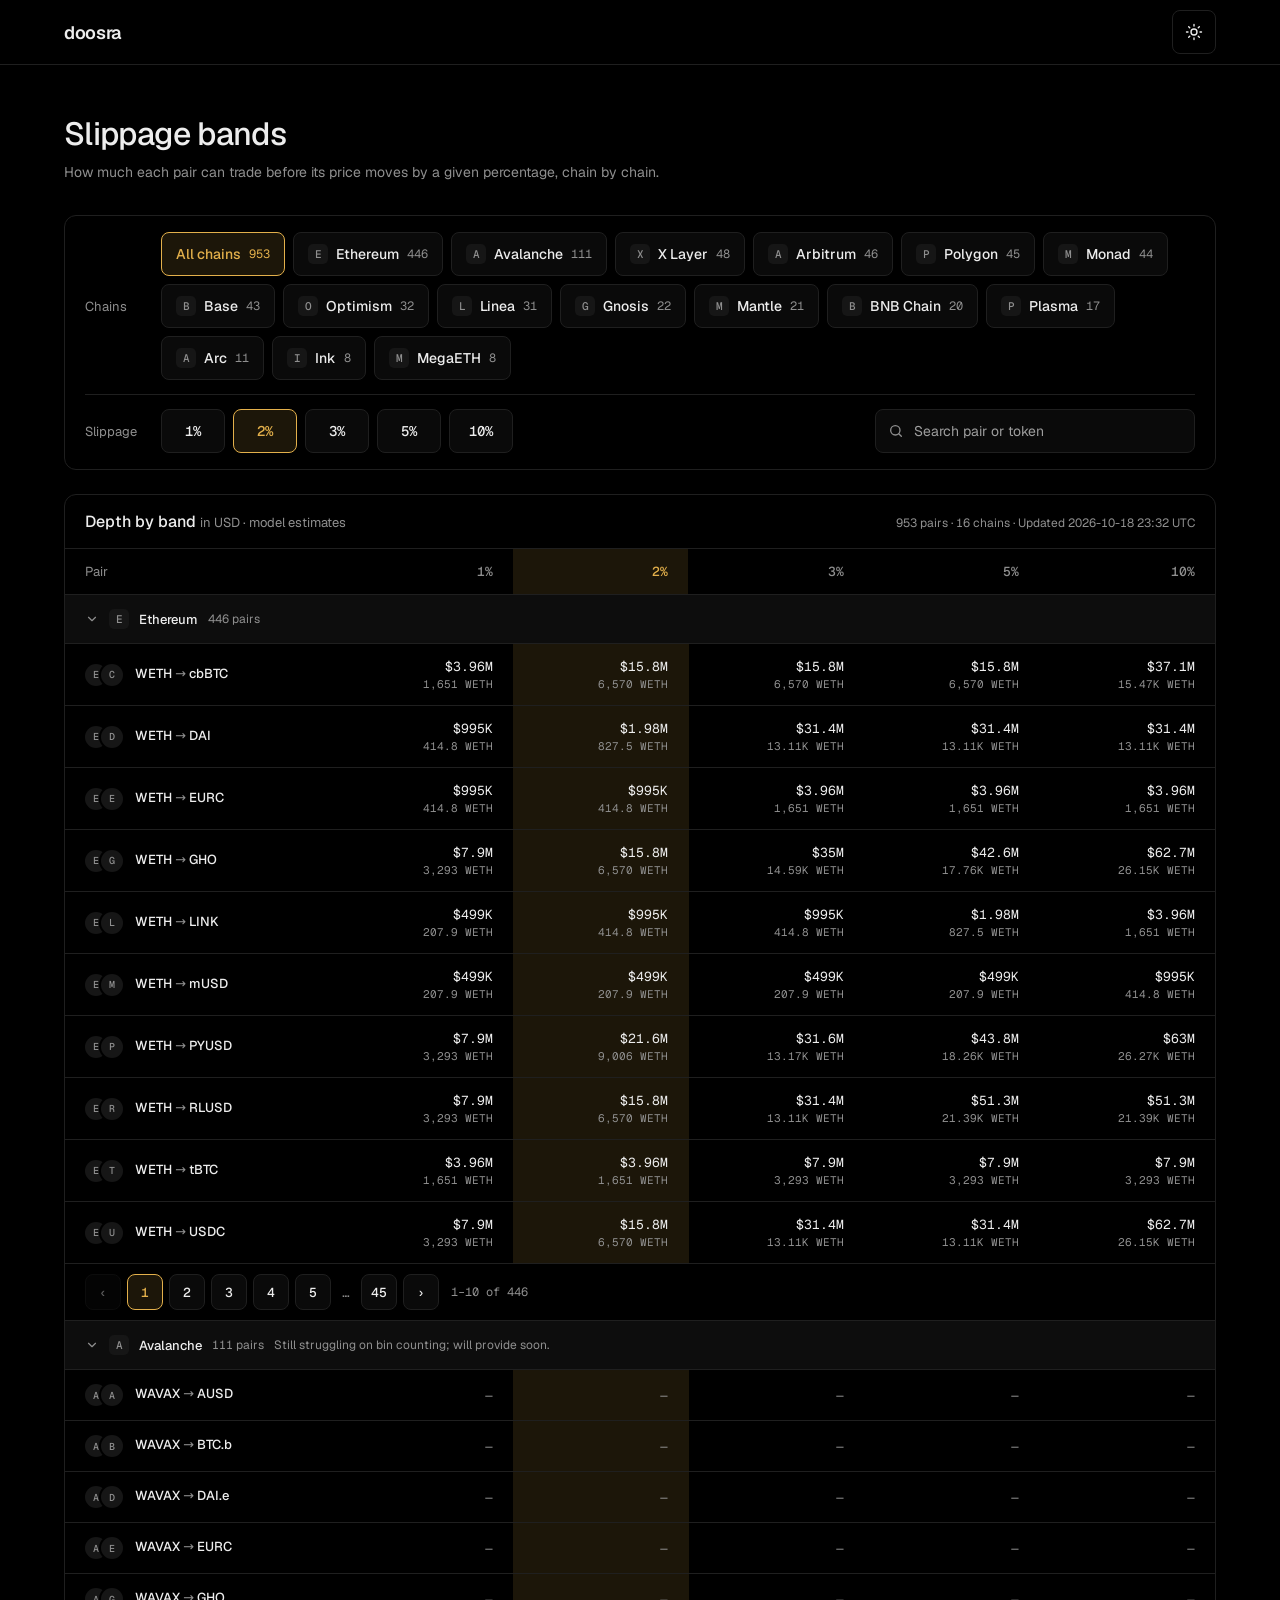
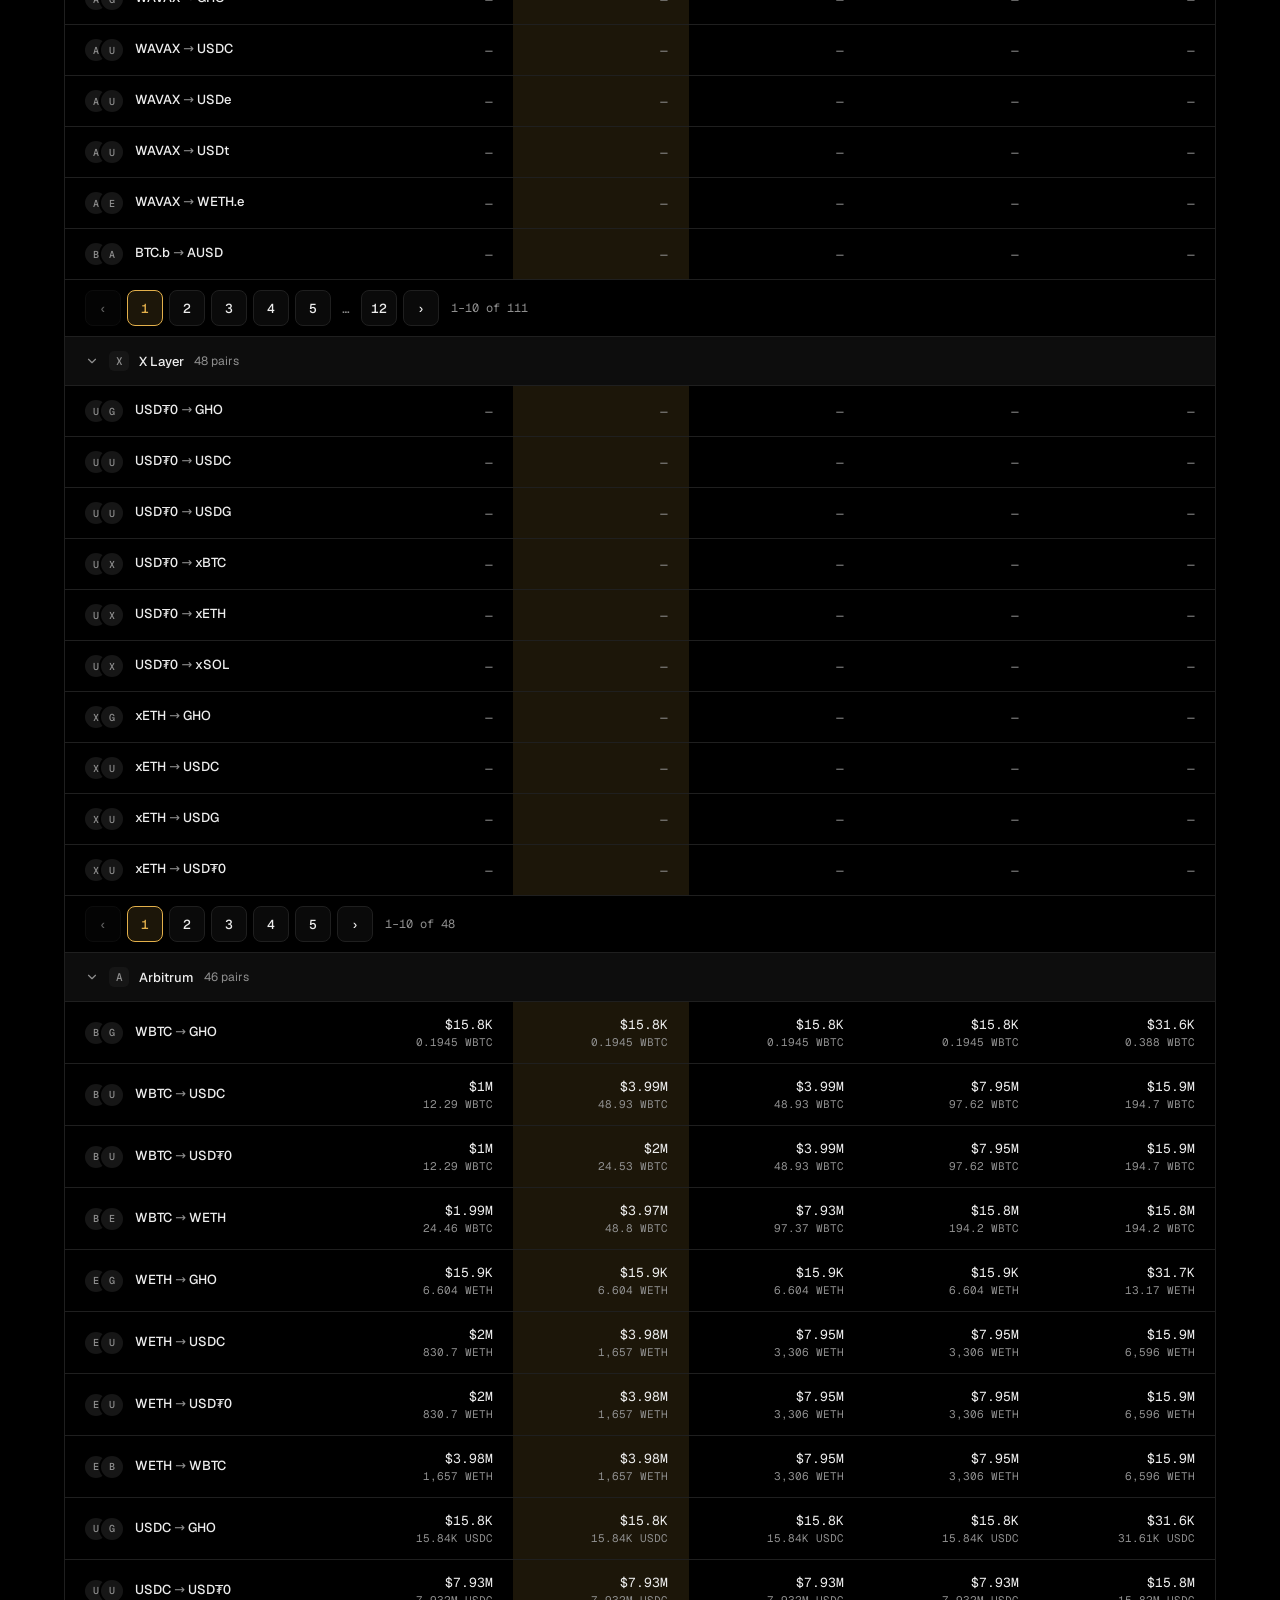
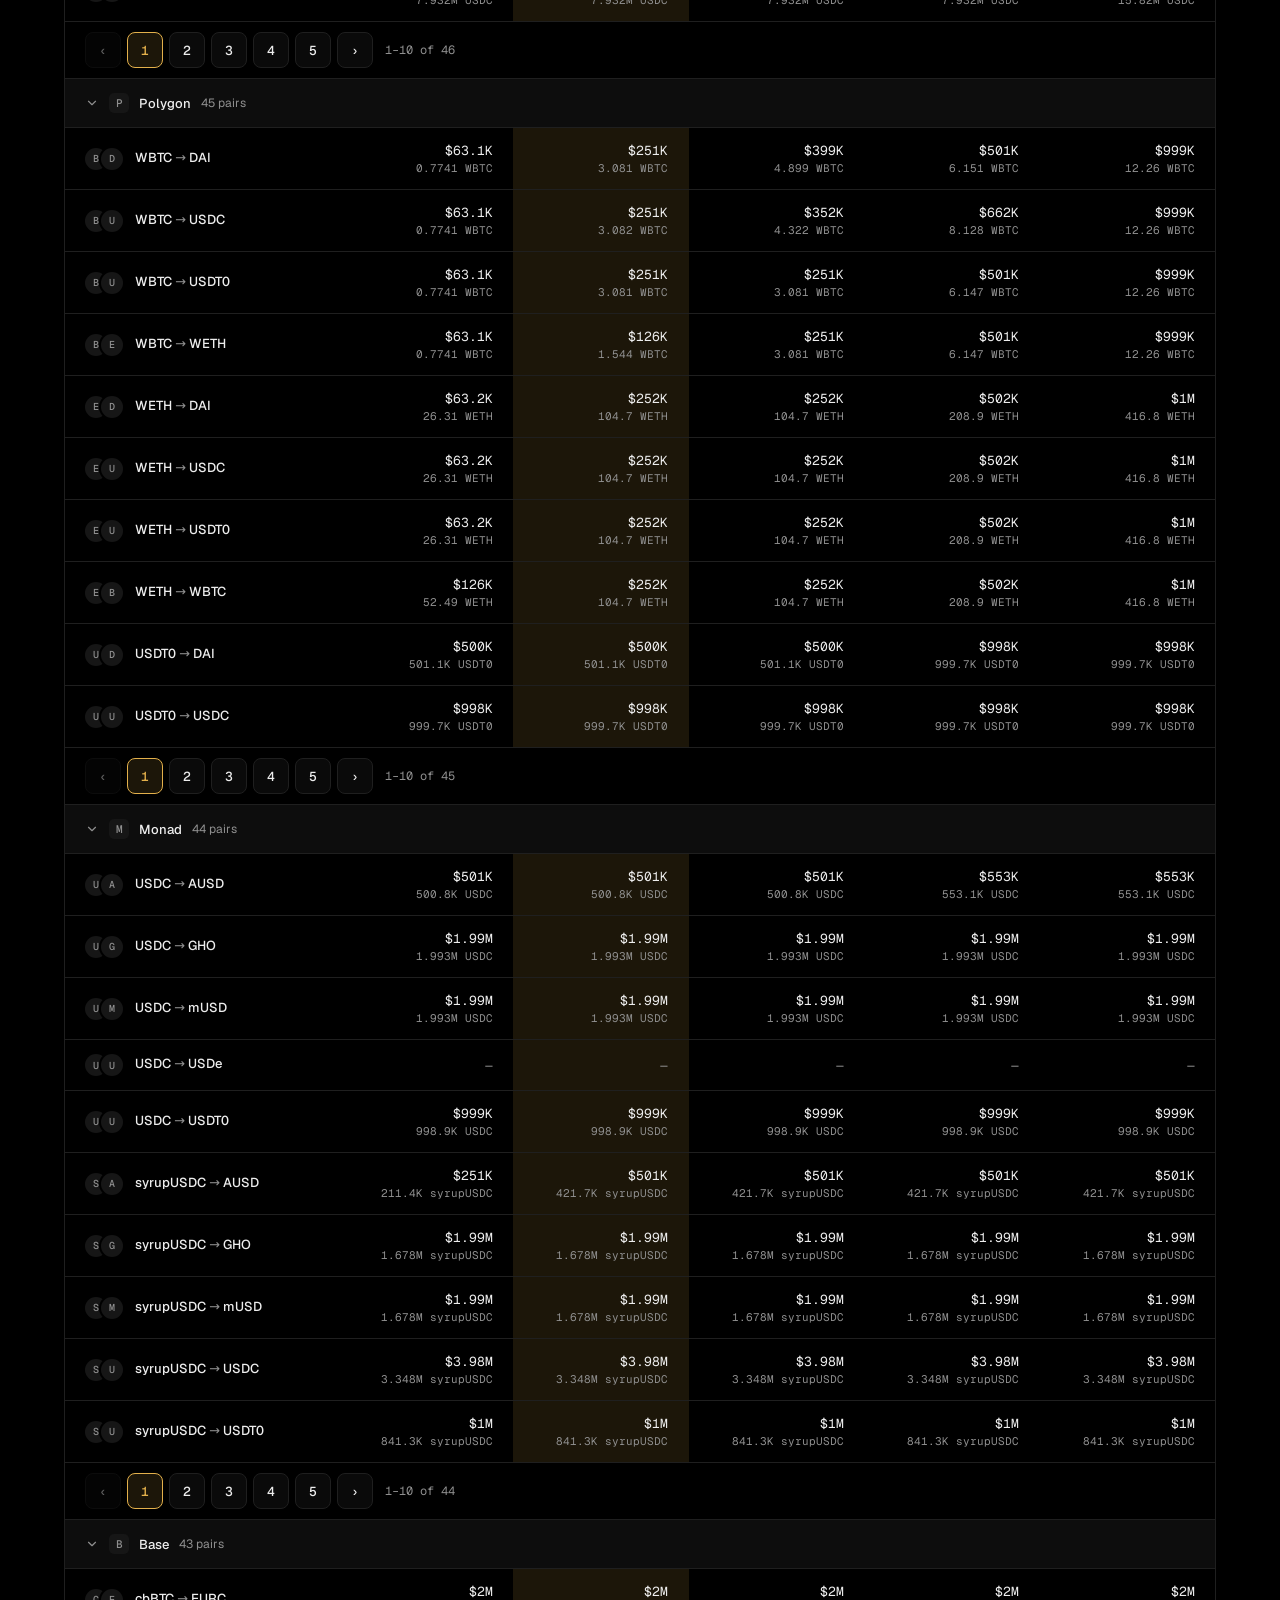
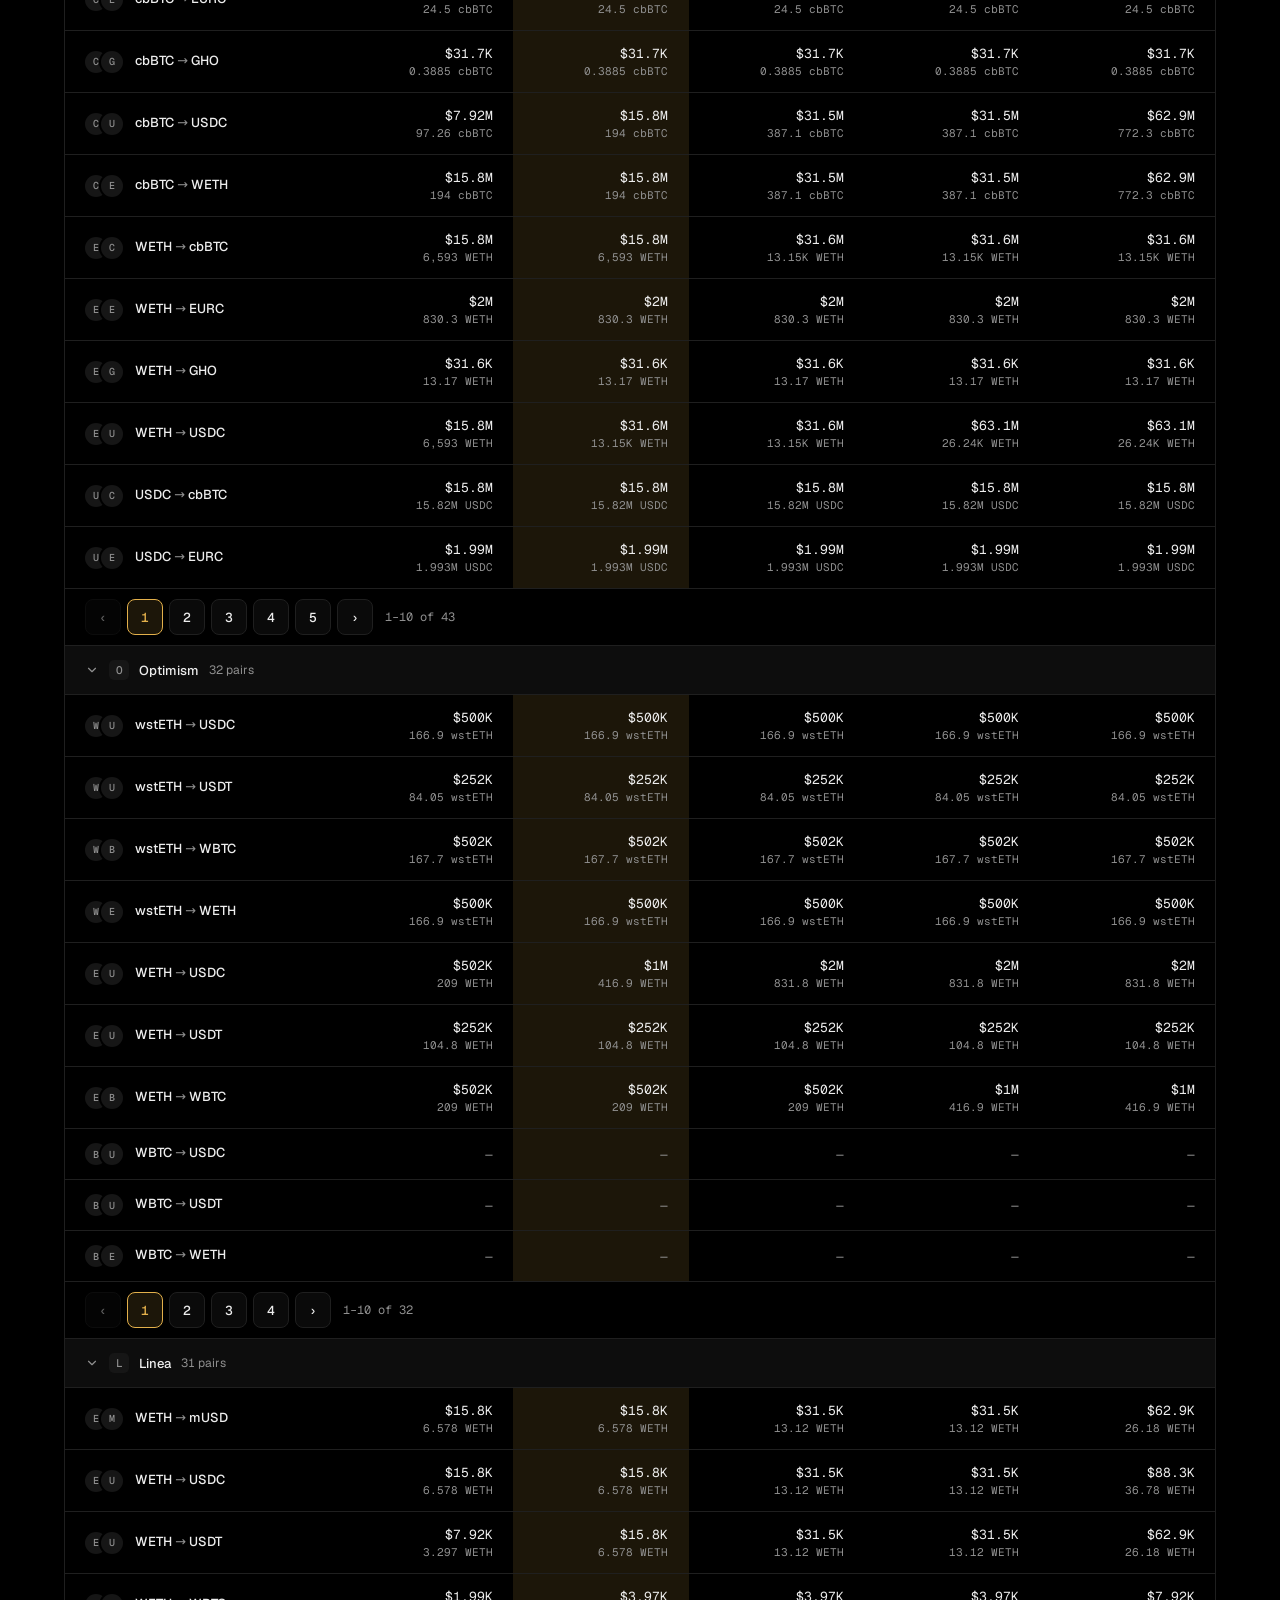
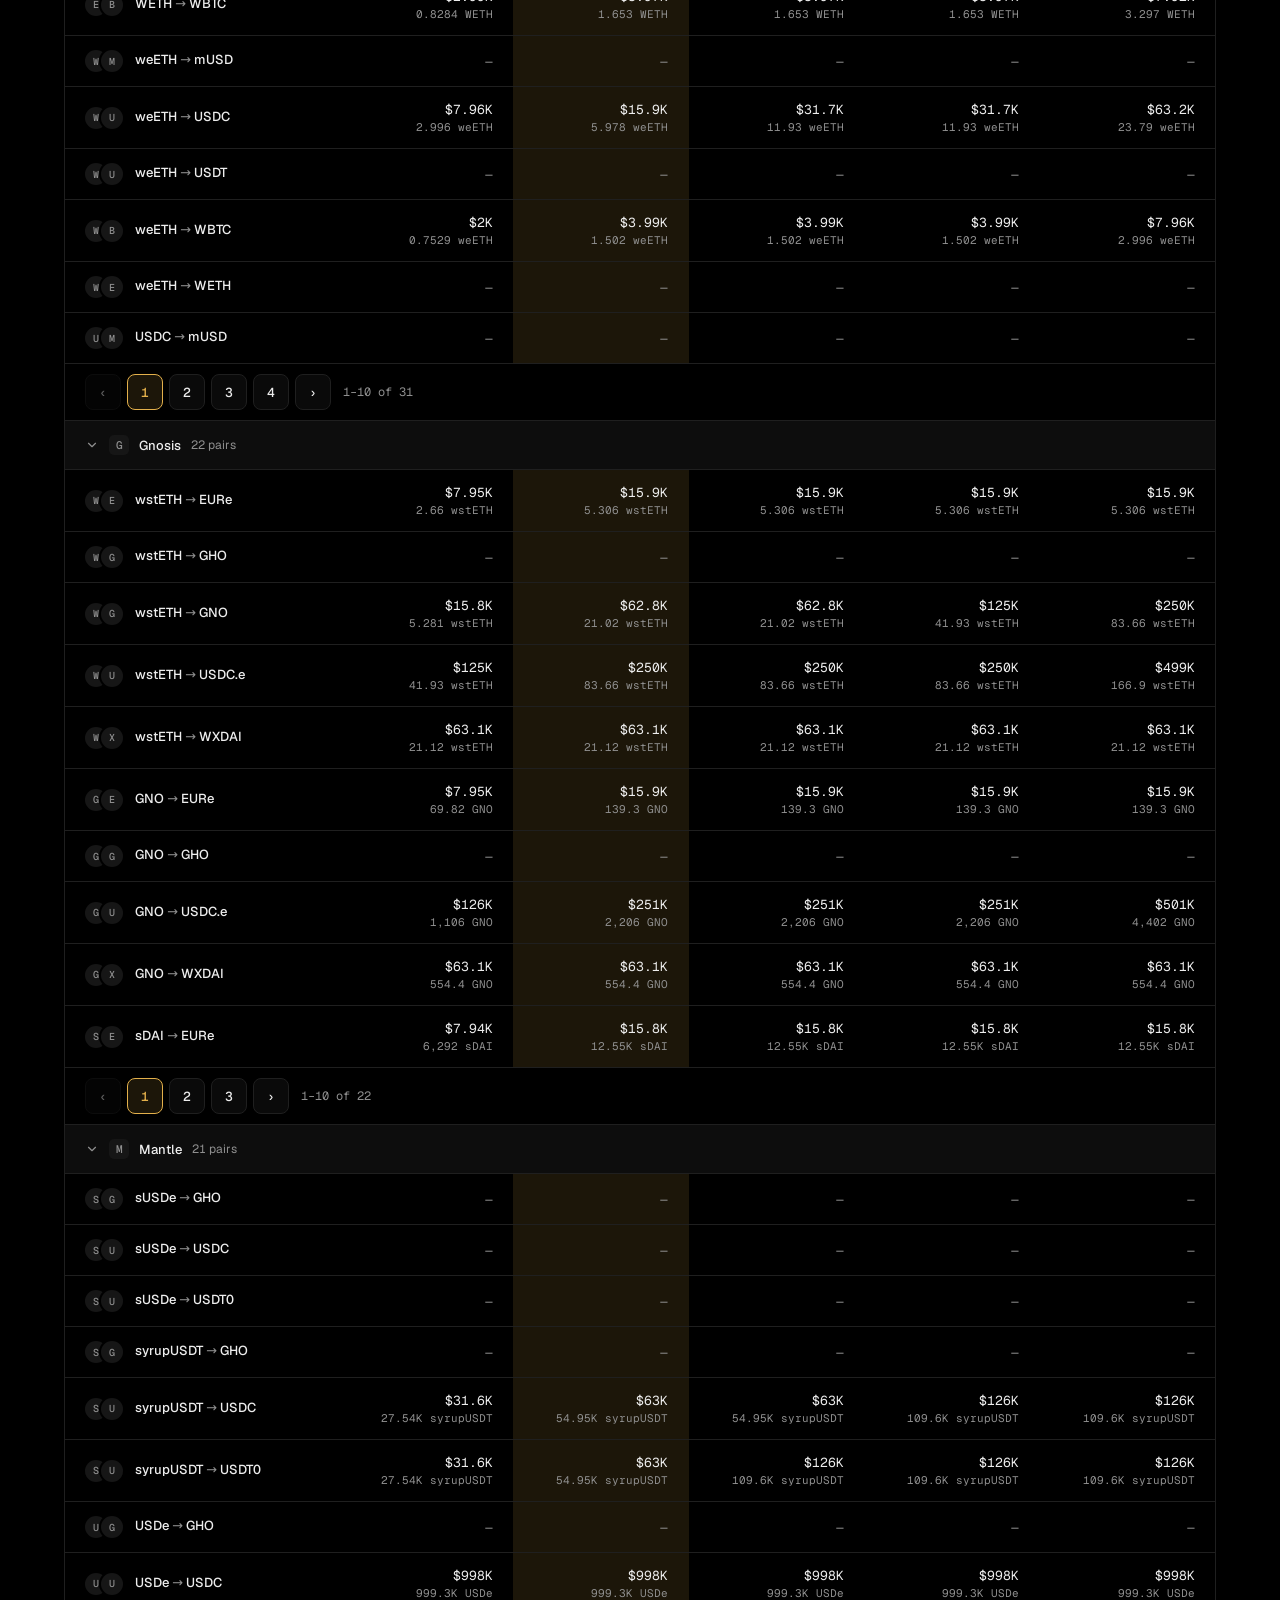
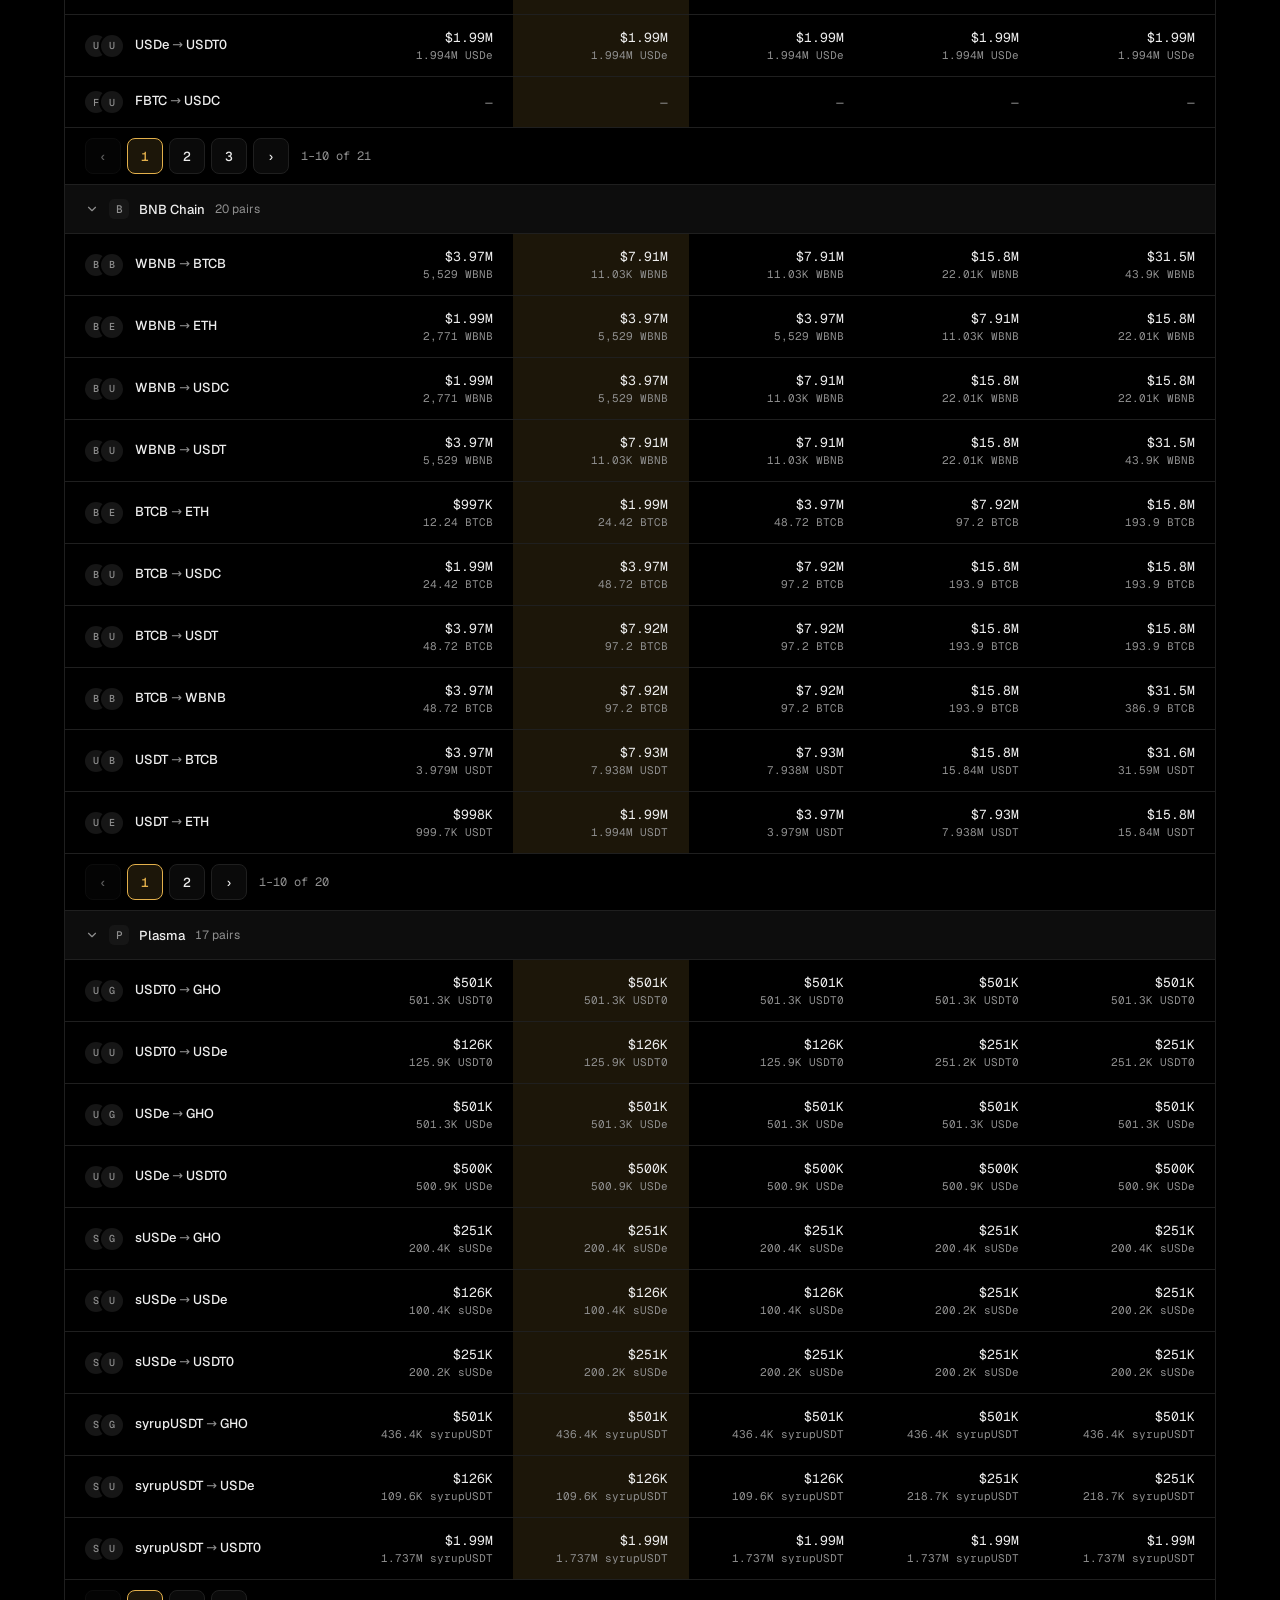
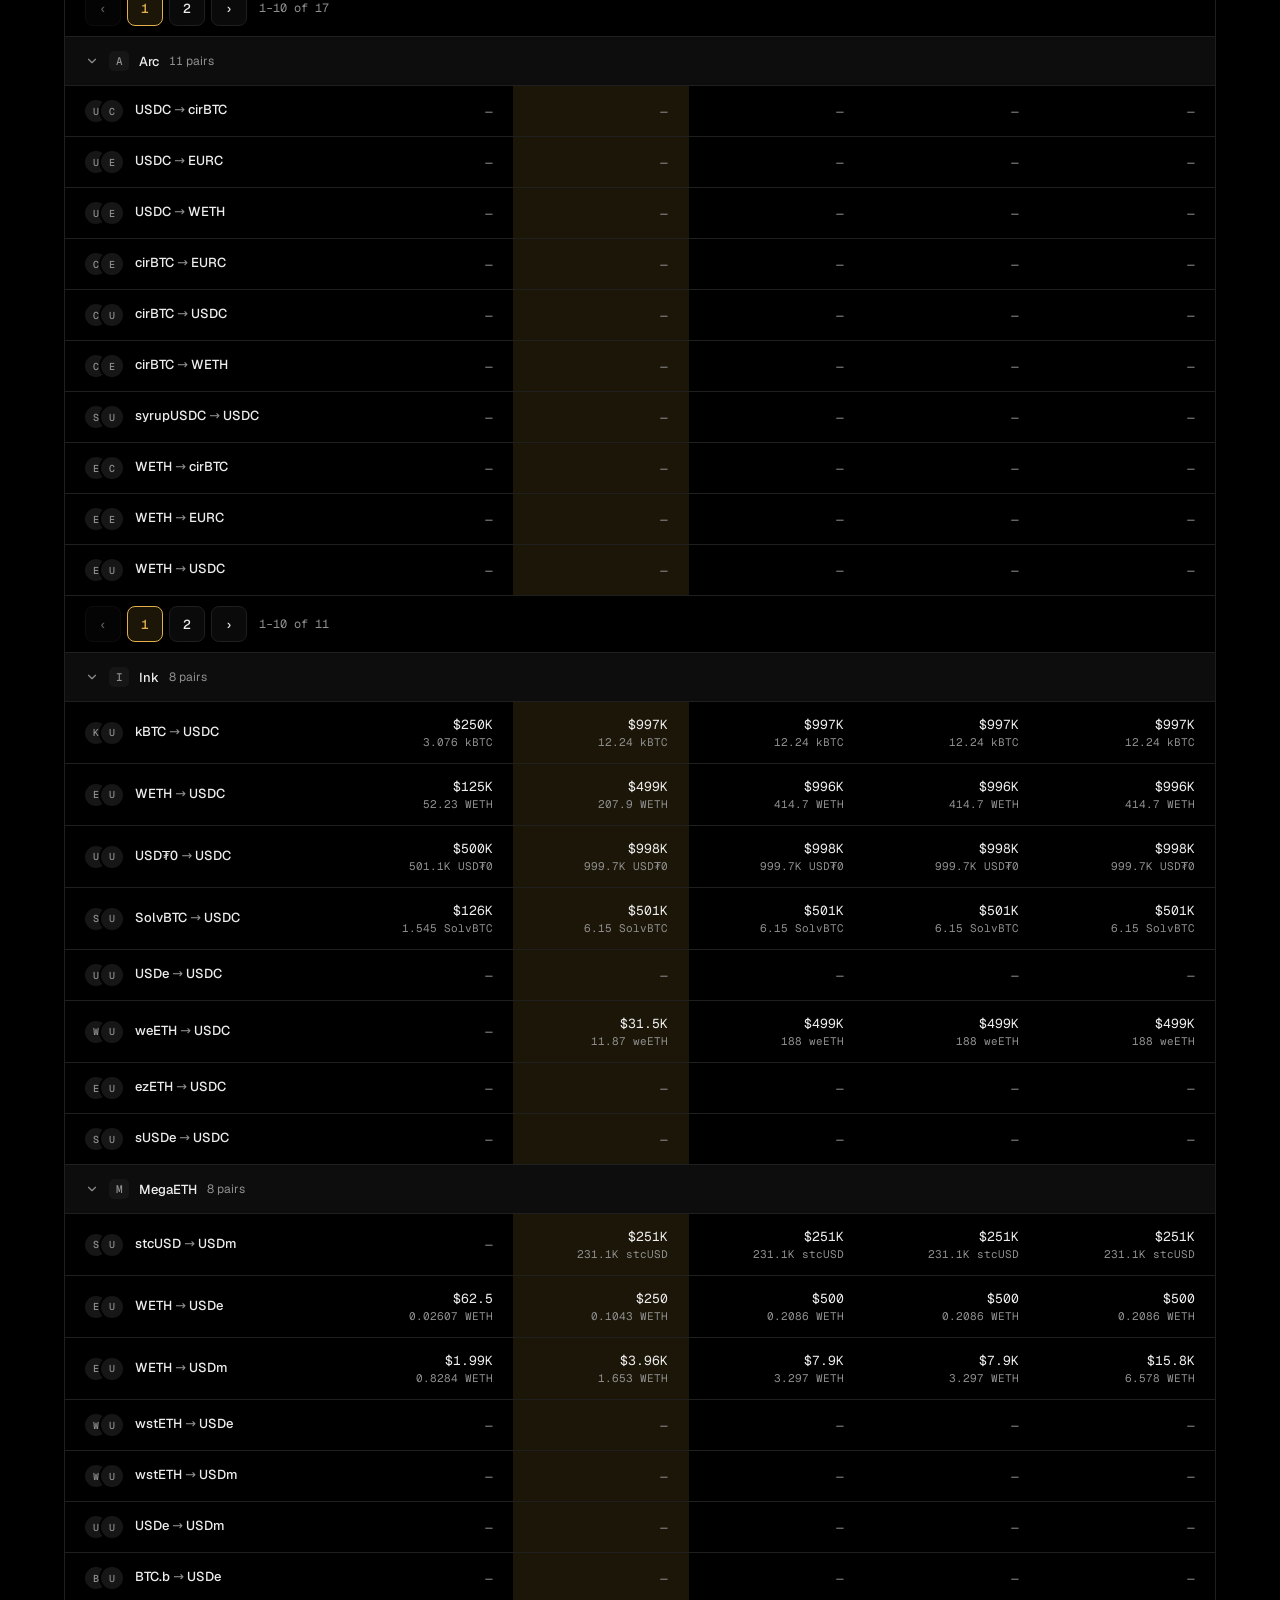
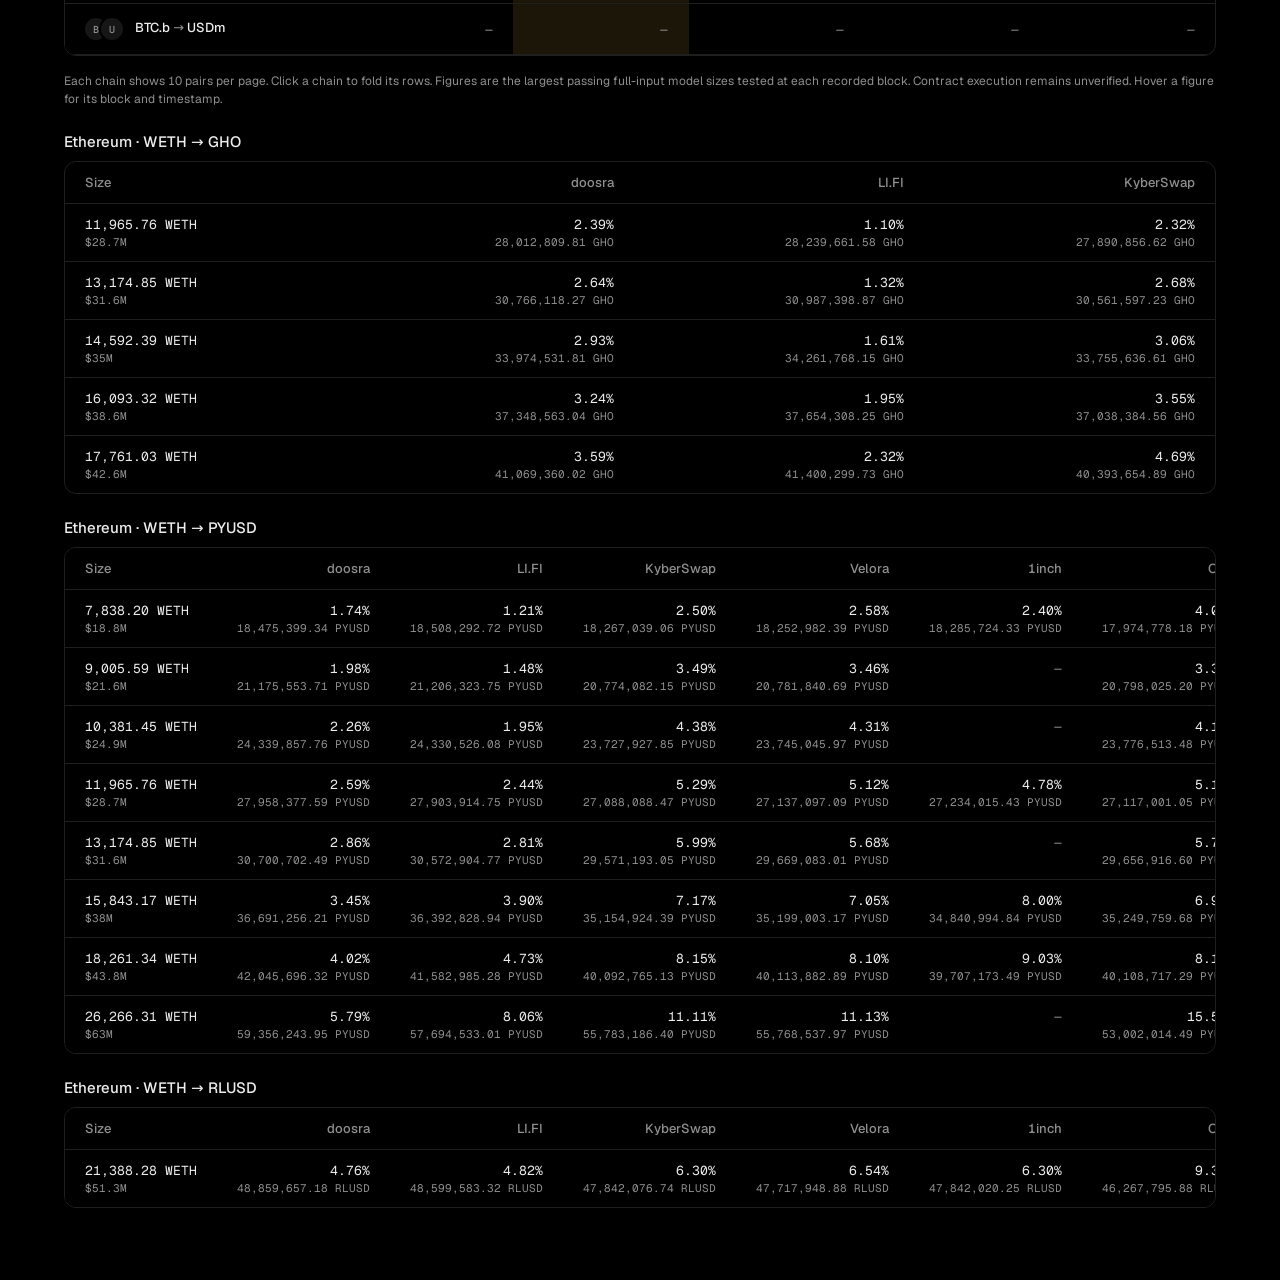
==== commit 59f25f5f: "Drop the heading and note above the aggregator tables" ====
--- a/docs/index.html
+++ b/docs/index.html
@@ -10,7 +10,7 @@
 <link rel="preload" href="fonts/geist-latin.woff2?v=19f9c925" as="font" type="font/woff2" crossorigin>
 <link rel="preload" href="fonts/geist-mono-latin.woff2?v=684ad5b5" as="font" type="font/woff2" crossorigin>
 <script>try{var t=localStorage.getItem("doosra-theme");if(t==="light"||t==="dark")document.documentElement.dataset.theme=t}catch(e){}</script>
-<style>@font-face{font-family:"Geist";font-style:normal;font-weight:400 600;font-display:swap;src:url(fonts/geist-latin-ext.woff2?v=824f485b) format("woff2");unicode-range:U+0100-02BA, U+02BD-02C5, U+02C7-02CC, U+02CE-02D7, U+02DD-02FF, U+0304, U+0308, U+0329, U+1D00-1DBF, U+1E00-1E9F, U+1EF2-1EFF, U+2020, U+20A0-20AB, U+20AD-20C4, U+2113, U+2C60-2C7F, U+A720-A7FF}@font-face{font-family:"Geist";font-style:normal;font-weight:400 600;font-display:swap;src:url(fonts/geist-latin.woff2?v=19f9c925) format("woff2");unicode-range:U+0000-00FF, U+0131, U+0152-0153, U+02BB-02BC, U+02C6, U+02DA, U+02DC, U+0304, U+0308, U+0329, U+2000-206F, U+20AC, U+2122, U+2191, U+2193, U+2212, U+2215, U+FEFF, U+FFFD}@font-face{font-family:"Geist Mono";font-style:normal;font-weight:400 500;font-display:swap;src:url(fonts/geist-mono-latin-ext.woff2?v=1a189eb9) format("woff2");unicode-range:U+0100-02BA, U+02BD-02C5, U+02C7-02CC, U+02CE-02D7, U+02DD-02FF, U+0304, U+0308, U+0329, U+1D00-1DBF, U+1E00-1E9F, U+1EF2-1EFF, U+2020, U+20A0-20AB, U+20AD-20C4, U+2113, U+2C60-2C7F, U+A720-A7FF}@font-face{font-family:"Geist Mono";font-style:normal;font-weight:400 500;font-display:swap;src:url(fonts/geist-mono-latin.woff2?v=684ad5b5) format("woff2");unicode-range:U+0000-00FF, U+0131, U+0152-0153, U+02BB-02BC, U+02C6, U+02DA, U+02DC, U+0304, U+0308, U+0329, U+2000-206F, U+20AC, U+2122, U+2191, U+2193, U+2212, U+2215, U+FEFF, U+FFFD}*,*::before,*::after{box-sizing:border-box}[hidden]{display:none!important}:root{--bg:#000;--surface:#000;--inset:#0a0a0a;--band:#0d0d0d;--line:#1f1f1f;--token:#161616;--text:#ededed;--muted:#8f8f8f;--accent:#e3b04b;--accent-fg:#e3b04b;--soft:rgba(227,176,75,.12);--hover:rgba(128,128,128,.12);--sans:Geist,ui-sans-serif,system-ui,-apple-system,"Segoe UI",Roboto,sans-serif;--mono:"Geist Mono",ui-monospace,SFMono-Regular,Menlo,Consolas,monospace;color-scheme:dark;}:root[data-theme=light]{--bg:#f3f1ec;--surface:#fbfaf7;--inset:#eeebe4;--band:#eeebe4;--line:#ddd8ce;--token:#e6e1d6;--text:#1b1c1f;--muted:#5d5f66;--accent:#886a2d;--accent-fg:#725826;--soft:rgba(227,176,75,.16);color-scheme:light;}html{-webkit-text-size-adjust:100%;text-size-adjust:100%}body{margin:0;min-height:100vh;background-color:var(--bg);color:var(--text);font-family:var(--sans);font-size:14px;font-variant-numeric:tabular-nums;transition:background-color .2s,color .2s}button{font:inherit;color:inherit;cursor:pointer}input{font:inherit;appearance:none;-webkit-appearance:none}input::placeholder{color:inherit;opacity:.65}button:focus-visible,input:focus-visible{outline:2px solid currentColor;outline-offset:2px}.sr{position:absolute;width:1px;height:1px;margin:-1px;padding:0;border:0;overflow:hidden;clip:rect(0 0 0 0);white-space:nowrap}svg{flex:none}.top{border-bottom:1px solid var(--line)}.top .in{max-width:1200px;margin:0 auto;padding:0 24px;height:64px;display:flex;align-items:center;justify-content:space-between;gap:16px}.brand{font-weight:600;font-size:18px;letter-spacing:-.02em}.tbtn{width:44px;height:44px;display:flex;align-items:center;justify-content:center;border-radius:8px;border:1px solid var(--line);background-color:var(--surface);color:var(--text)}:root[data-theme=light] .sun,:root:not([data-theme=light]) .moon{display:none}main{max-width:1200px;margin:0 auto;padding:48px 24px 72px}h1{margin:0 0 8px;font-size:32px;font-weight:500;letter-spacing:-.02em}.lede{margin:0 0 32px;max-width:640px;color:var(--muted);line-height:1.5}.filters{display:flex;flex-direction:column;gap:14px;padding:16px 20px;border:1px solid var(--line);border-radius:12px;background-color:var(--surface);margin-bottom:24px}.frow{display:flex;flex-wrap:wrap;align-items:center;gap:12px}.frow+.frow{padding-top:14px;border-top:1px solid var(--line)}.flabel{width:64px;color:var(--muted);font-size:13px}.chips{display:flex;flex-wrap:wrap;gap:8px;min-width:0}#chains{flex:1 1 480px}#bands{flex:1 1 380px}.chip{height:44px;padding:0 14px;display:inline-flex;align-items:center;gap:8px;border-radius:8px;border:1px solid var(--line);background-color:var(--inset);color:var(--text);font-weight:500}.chip .n{font-family:var(--mono);font-size:12px;font-weight:400;color:var(--muted)}.chip[aria-pressed=true]{border-color:var(--accent-fg);background-color:var(--soft);color:var(--accent-fg)}.chip[aria-pressed=true] .n{color:var(--accent-fg)}.ini{width:20px;height:20px;border-radius:5px;display:inline-flex;align-items:center;justify-content:center;flex:none;font-family:var(--mono);font-size:11px;background-color:var(--token);color:var(--muted)}.bchip{width:64px;padding:0;justify-content:center;font-family:var(--mono)}.search{position:relative;flex:1 1 240px;max-width:320px}.search svg{position:absolute;left:13px;top:14px;pointer-events:none;color:var(--muted)}.search input{width:100%;height:44px;padding:0 12px 0 38px;border-radius:8px;border:1px solid var(--line);background-color:var(--inset);color:var(--text);font-size:14px}.card{border:1px solid var(--line);border-radius:12px;overflow:clip;background-color:var(--surface)}.cardhead{display:flex;flex-wrap:wrap;align-items:baseline;justify-content:space-between;gap:6px 24px;padding:16px 20px;border-bottom:1px solid var(--line)}.cardhead h2{margin:0;font-size:16px;font-weight:500}.cardhead h2 span{color:var(--muted);font-weight:400;font-size:13px}.sum{color:var(--muted);font-size:12px}.tbl{--pmin:272px;--bmin:108px;--pw:minmax(var(--pmin),1.4fr);--bw:minmax(var(--bmin),1fr);font-size:13px}.hwrap{position:sticky;top:0;z-index:2;overflow:hidden;background-color:var(--surface)}.scroll{overflow-x:auto;overscroll-behavior-x:contain}.scroll>.inner{position:relative;z-index:0}.hl{position:absolute;top:0;bottom:0;left:0;z-index:-1;background-color:var(--soft);pointer-events:none}.r{display:grid}.c{padding:14px 20px;border-bottom:1px solid var(--line);text-align:right;font-family:var(--mono);min-width:0;align-content:center}.c.p{position:sticky;left:0;z-index:1;background-color:var(--surface);text-align:left;font-family:var(--sans);font-weight:500;white-space:nowrap;overflow:hidden;text-overflow:ellipsis}.h .c{color:var(--muted);font-weight:500}.h .c.p{font-weight:400}.h .on{background-color:var(--soft);color:var(--accent-fg)}.c.na{color:var(--muted)}.c small{display:block;font-size:11px;color:var(--muted);margin-top:2px}.c.p i{width:22px;height:22px;border-radius:50%;display:inline-flex;align-items:center;justify-content:center;vertical-align:middle;font-family:var(--mono);font-size:10px;font-style:normal;background-color:var(--token);color:var(--muted)}.c.p i+i{margin:0 12px 0 -6px;box-shadow:0 0 0 2px var(--surface)}.c.p b{font-weight:inherit;color:var(--muted)}.rows>.r:hover>.c,.fold:hover{background-image:linear-gradient(var(--hover),var(--hover))}.gh{background-color:var(--band);border-bottom:1px solid var(--line)}.fold{width:100%;min-height:48px;padding:0 20px;display:flex;align-items:center;border:0;background-color:transparent;color:var(--text);text-align:left;font-weight:500}.fold:focus-visible{outline-offset:-2px}.fold>span{position:sticky;left:20px;display:inline-flex;align-items:center;gap:10px}.fold svg{color:var(--muted);transition:transform .15s}.fold[aria-expanded=false] svg{transform:rotate(-90deg)}.gn{color:var(--muted);font-weight:400;font-size:12px}.chain-note{color:var(--muted);font-weight:400;font-size:12px}.g.folded .rows,.g.folded .pgr{display:none}.pgr{border-bottom:1px solid var(--line);background-color:var(--surface)}.pg{position:sticky;left:0;display:flex;flex-wrap:wrap;align-items:center;gap:6px;width:max-content;max-width:calc(100vw - 34px);padding:10px 20px}.pb{min-width:36px;height:36px;padding:0 8px;border-radius:8px;border:1px solid var(--line);background-color:var(--inset);color:var(--text);font-family:var(--mono);font-size:13px;font-weight:500}.pb:not(:disabled):hover{background-image:linear-gradient(var(--hover),var(--hover))}.pb[aria-current=page]{border-color:var(--accent-fg);background-color:var(--soft);color:var(--accent-fg)}.pb:disabled{opacity:.4;cursor:default}.gap{min-width:18px;text-align:center;color:var(--muted);font-family:var(--mono)}.pr{margin-left:6px;color:var(--muted);font-family:var(--mono);font-size:12px;white-space:nowrap}.empty{padding:48px 20px;display:flex;flex-direction:column;align-items:center;gap:12px;text-align:center}.empty p{margin:0;color:var(--muted)}.empty button{height:44px;padding:0 16px;border-radius:8px;border:1px solid var(--line);background-color:var(--inset);color:var(--text);font-weight:500}.foot{margin:16px 0 0;font-size:12px;color:var(--muted);line-height:1.5}.compare{margin-top:40px}.compare>h2{margin:0 0 8px;font-size:20px;font-weight:500}.compare-note{margin:0;max-width:720px;font-size:12px;line-height:1.6;color:var(--muted)}.compare-pair h3{margin:24px 0 10px;font-size:15px;font-weight:500}.quote-scroll{overflow-x:auto;overscroll-behavior-x:contain;border:1px solid var(--line);border-radius:12px;background-color:var(--surface);scrollbar-width:thin;scrollbar-color:var(--muted) transparent}.quote-table{border-collapse:collapse;width:100%;font-family:var(--mono);font-size:13px;font-variant-numeric:tabular-nums}.quote-table th,.quote-table td{padding:12px 20px;text-align:right;white-space:nowrap;vertical-align:top}.quote-table td{border-top:1px solid var(--line)}.quote-table th{font-family:var(--sans);font-weight:500;color:var(--muted)}.quote-table th:first-child,.quote-table td:first-child{text-align:left}.quote-table small{display:block;margin-top:2px;font-size:11px;color:var(--muted)}.quote-table .na{color:var(--muted)}@media (pointer:coarse){.pb{height:44px}}@media (max-width:720px){.top .in{padding:0 16px}main{padding:32px 16px 56px}h1{font-size:28px}.filters{padding:14px 16px}#chains{flex-wrap:nowrap;overflow-x:auto;overscroll-behavior-x:contain;scrollbar-width:none;margin:0 -16px;padding:0 16px;scroll-padding:0 16px}#chains::-webkit-scrollbar{display:none}#chains .chip{flex:none}.cardhead{padding:14px 16px}.tbl{--pmin:150px;--bmin:96px;--pw:var(--pmin)}.c{padding:12px}.c.p{white-space:normal}.c.p i{display:none}.fold{padding:0 12px}.fold>span{left:12px}.pg{padding:10px 12px;gap:4px}.pb{min-width:32px;padding:0 4px}.quote-table th,.quote-table td{padding:10px 12px}}@media (prefers-reduced-motion:reduce){*{transition:none!important}}.r{grid-template-columns:var(--pw) repeat(5,var(--bw))}.inner{min-width:calc(var(--pmin) + 5 * var(--bmin))}</style>
+<style>@font-face{font-family:"Geist";font-style:normal;font-weight:400 600;font-display:swap;src:url(fonts/geist-latin-ext.woff2?v=824f485b) format("woff2");unicode-range:U+0100-02BA, U+02BD-02C5, U+02C7-02CC, U+02CE-02D7, U+02DD-02FF, U+0304, U+0308, U+0329, U+1D00-1DBF, U+1E00-1E9F, U+1EF2-1EFF, U+2020, U+20A0-20AB, U+20AD-20C4, U+2113, U+2C60-2C7F, U+A720-A7FF}@font-face{font-family:"Geist";font-style:normal;font-weight:400 600;font-display:swap;src:url(fonts/geist-latin.woff2?v=19f9c925) format("woff2");unicode-range:U+0000-00FF, U+0131, U+0152-0153, U+02BB-02BC, U+02C6, U+02DA, U+02DC, U+0304, U+0308, U+0329, U+2000-206F, U+20AC, U+2122, U+2191, U+2193, U+2212, U+2215, U+FEFF, U+FFFD}@font-face{font-family:"Geist Mono";font-style:normal;font-weight:400 500;font-display:swap;src:url(fonts/geist-mono-latin-ext.woff2?v=1a189eb9) format("woff2");unicode-range:U+0100-02BA, U+02BD-02C5, U+02C7-02CC, U+02CE-02D7, U+02DD-02FF, U+0304, U+0308, U+0329, U+1D00-1DBF, U+1E00-1E9F, U+1EF2-1EFF, U+2020, U+20A0-20AB, U+20AD-20C4, U+2113, U+2C60-2C7F, U+A720-A7FF}@font-face{font-family:"Geist Mono";font-style:normal;font-weight:400 500;font-display:swap;src:url(fonts/geist-mono-latin.woff2?v=684ad5b5) format("woff2");unicode-range:U+0000-00FF, U+0131, U+0152-0153, U+02BB-02BC, U+02C6, U+02DA, U+02DC, U+0304, U+0308, U+0329, U+2000-206F, U+20AC, U+2122, U+2191, U+2193, U+2212, U+2215, U+FEFF, U+FFFD}*,*::before,*::after{box-sizing:border-box}[hidden]{display:none!important}:root{--bg:#000;--surface:#000;--inset:#0a0a0a;--band:#0d0d0d;--line:#1f1f1f;--token:#161616;--text:#ededed;--muted:#8f8f8f;--accent:#e3b04b;--accent-fg:#e3b04b;--soft:rgba(227,176,75,.12);--hover:rgba(128,128,128,.12);--sans:Geist,ui-sans-serif,system-ui,-apple-system,"Segoe UI",Roboto,sans-serif;--mono:"Geist Mono",ui-monospace,SFMono-Regular,Menlo,Consolas,monospace;color-scheme:dark;}:root[data-theme=light]{--bg:#f3f1ec;--surface:#fbfaf7;--inset:#eeebe4;--band:#eeebe4;--line:#ddd8ce;--token:#e6e1d6;--text:#1b1c1f;--muted:#5d5f66;--accent:#886a2d;--accent-fg:#725826;--soft:rgba(227,176,75,.16);color-scheme:light;}html{-webkit-text-size-adjust:100%;text-size-adjust:100%}body{margin:0;min-height:100vh;background-color:var(--bg);color:var(--text);font-family:var(--sans);font-size:14px;font-variant-numeric:tabular-nums;transition:background-color .2s,color .2s}button{font:inherit;color:inherit;cursor:pointer}input{font:inherit;appearance:none;-webkit-appearance:none}input::placeholder{color:inherit;opacity:.65}button:focus-visible,input:focus-visible{outline:2px solid currentColor;outline-offset:2px}.sr{position:absolute;width:1px;height:1px;margin:-1px;padding:0;border:0;overflow:hidden;clip:rect(0 0 0 0);white-space:nowrap}svg{flex:none}.top{border-bottom:1px solid var(--line)}.top .in{max-width:1200px;margin:0 auto;padding:0 24px;height:64px;display:flex;align-items:center;justify-content:space-between;gap:16px}.brand{font-weight:600;font-size:18px;letter-spacing:-.02em}.tbtn{width:44px;height:44px;display:flex;align-items:center;justify-content:center;border-radius:8px;border:1px solid var(--line);background-color:var(--surface);color:var(--text)}:root[data-theme=light] .sun,:root:not([data-theme=light]) .moon{display:none}main{max-width:1200px;margin:0 auto;padding:48px 24px 72px}h1{margin:0 0 8px;font-size:32px;font-weight:500;letter-spacing:-.02em}.lede{margin:0 0 32px;max-width:640px;color:var(--muted);line-height:1.5}.filters{display:flex;flex-direction:column;gap:14px;padding:16px 20px;border:1px solid var(--line);border-radius:12px;background-color:var(--surface);margin-bottom:24px}.frow{display:flex;flex-wrap:wrap;align-items:center;gap:12px}.frow+.frow{padding-top:14px;border-top:1px solid var(--line)}.flabel{width:64px;color:var(--muted);font-size:13px}.chips{display:flex;flex-wrap:wrap;gap:8px;min-width:0}#chains{flex:1 1 480px}#bands{flex:1 1 380px}.chip{height:44px;padding:0 14px;display:inline-flex;align-items:center;gap:8px;border-radius:8px;border:1px solid var(--line);background-color:var(--inset);color:var(--text);font-weight:500}.chip .n{font-family:var(--mono);font-size:12px;font-weight:400;color:var(--muted)}.chip[aria-pressed=true]{border-color:var(--accent-fg);background-color:var(--soft);color:var(--accent-fg)}.chip[aria-pressed=true] .n{color:var(--accent-fg)}.ini{width:20px;height:20px;border-radius:5px;display:inline-flex;align-items:center;justify-content:center;flex:none;font-family:var(--mono);font-size:11px;background-color:var(--token);color:var(--muted)}.bchip{width:64px;padding:0;justify-content:center;font-family:var(--mono)}.search{position:relative;flex:1 1 240px;max-width:320px}.search svg{position:absolute;left:13px;top:14px;pointer-events:none;color:var(--muted)}.search input{width:100%;height:44px;padding:0 12px 0 38px;border-radius:8px;border:1px solid var(--line);background-color:var(--inset);color:var(--text);font-size:14px}.card{border:1px solid var(--line);border-radius:12px;overflow:clip;background-color:var(--surface)}.cardhead{display:flex;flex-wrap:wrap;align-items:baseline;justify-content:space-between;gap:6px 24px;padding:16px 20px;border-bottom:1px solid var(--line)}.cardhead h2{margin:0;font-size:16px;font-weight:500}.cardhead h2 span{color:var(--muted);font-weight:400;font-size:13px}.sum{color:var(--muted);font-size:12px}.tbl{--pmin:272px;--bmin:108px;--pw:minmax(var(--pmin),1.4fr);--bw:minmax(var(--bmin),1fr);font-size:13px}.hwrap{position:sticky;top:0;z-index:2;overflow:hidden;background-color:var(--surface)}.scroll{overflow-x:auto;overscroll-behavior-x:contain}.scroll>.inner{position:relative;z-index:0}.hl{position:absolute;top:0;bottom:0;left:0;z-index:-1;background-color:var(--soft);pointer-events:none}.r{display:grid}.c{padding:14px 20px;border-bottom:1px solid var(--line);text-align:right;font-family:var(--mono);min-width:0;align-content:center}.c.p{position:sticky;left:0;z-index:1;background-color:var(--surface);text-align:left;font-family:var(--sans);font-weight:500;white-space:nowrap;overflow:hidden;text-overflow:ellipsis}.h .c{color:var(--muted);font-weight:500}.h .c.p{font-weight:400}.h .on{background-color:var(--soft);color:var(--accent-fg)}.c.na{color:var(--muted)}.c small{display:block;font-size:11px;color:var(--muted);margin-top:2px}.c.p i{width:22px;height:22px;border-radius:50%;display:inline-flex;align-items:center;justify-content:center;vertical-align:middle;font-family:var(--mono);font-size:10px;font-style:normal;background-color:var(--token);color:var(--muted)}.c.p i+i{margin:0 12px 0 -6px;box-shadow:0 0 0 2px var(--surface)}.c.p b{font-weight:inherit;color:var(--muted)}.rows>.r:hover>.c,.fold:hover{background-image:linear-gradient(var(--hover),var(--hover))}.gh{background-color:var(--band);border-bottom:1px solid var(--line)}.fold{width:100%;min-height:48px;padding:0 20px;display:flex;align-items:center;border:0;background-color:transparent;color:var(--text);text-align:left;font-weight:500}.fold:focus-visible{outline-offset:-2px}.fold>span{position:sticky;left:20px;display:inline-flex;align-items:center;gap:10px}.fold svg{color:var(--muted);transition:transform .15s}.fold[aria-expanded=false] svg{transform:rotate(-90deg)}.gn{color:var(--muted);font-weight:400;font-size:12px}.chain-note{color:var(--muted);font-weight:400;font-size:12px}.g.folded .rows,.g.folded .pgr{display:none}.pgr{border-bottom:1px solid var(--line);background-color:var(--surface)}.pg{position:sticky;left:0;display:flex;flex-wrap:wrap;align-items:center;gap:6px;width:max-content;max-width:calc(100vw - 34px);padding:10px 20px}.pb{min-width:36px;height:36px;padding:0 8px;border-radius:8px;border:1px solid var(--line);background-color:var(--inset);color:var(--text);font-family:var(--mono);font-size:13px;font-weight:500}.pb:not(:disabled):hover{background-image:linear-gradient(var(--hover),var(--hover))}.pb[aria-current=page]{border-color:var(--accent-fg);background-color:var(--soft);color:var(--accent-fg)}.pb:disabled{opacity:.4;cursor:default}.gap{min-width:18px;text-align:center;color:var(--muted);font-family:var(--mono)}.pr{margin-left:6px;color:var(--muted);font-family:var(--mono);font-size:12px;white-space:nowrap}.empty{padding:48px 20px;display:flex;flex-direction:column;align-items:center;gap:12px;text-align:center}.empty p{margin:0;color:var(--muted)}.empty button{height:44px;padding:0 16px;border-radius:8px;border:1px solid var(--line);background-color:var(--inset);color:var(--text);font-weight:500}.foot{margin:16px 0 0;font-size:12px;color:var(--muted);line-height:1.5}.compare{margin-top:16px}.compare-pair h3{margin:24px 0 10px;font-size:15px;font-weight:500}.quote-scroll{overflow-x:auto;overscroll-behavior-x:contain;border:1px solid var(--line);border-radius:12px;background-color:var(--surface);scrollbar-width:thin;scrollbar-color:var(--muted) transparent}.quote-table{border-collapse:collapse;width:100%;font-family:var(--mono);font-size:13px;font-variant-numeric:tabular-nums}.quote-table th,.quote-table td{padding:12px 20px;text-align:right;white-space:nowrap;vertical-align:top}.quote-table td{border-top:1px solid var(--line)}.quote-table th{font-family:var(--sans);font-weight:500;color:var(--muted)}.quote-table th:first-child,.quote-table td:first-child{text-align:left}.quote-table small{display:block;margin-top:2px;font-size:11px;color:var(--muted)}.quote-table .na{color:var(--muted)}@media (pointer:coarse){.pb{height:44px}}@media (max-width:720px){.top .in{padding:0 16px}main{padding:32px 16px 56px}h1{font-size:28px}.filters{padding:14px 16px}#chains{flex-wrap:nowrap;overflow-x:auto;overscroll-behavior-x:contain;scrollbar-width:none;margin:0 -16px;padding:0 16px;scroll-padding:0 16px}#chains::-webkit-scrollbar{display:none}#chains .chip{flex:none}.cardhead{padding:14px 16px}.tbl{--pmin:150px;--bmin:96px;--pw:var(--pmin)}.c{padding:12px}.c.p{white-space:normal}.c.p i{display:none}.fold{padding:0 12px}.fold>span{left:12px}.pg{padding:10px 12px;gap:4px}.pb{min-width:32px;padding:0 4px}.quote-table th,.quote-table td{padding:10px 12px}}@media (prefers-reduced-motion:reduce){*{transition:none!important}}.r{grid-template-columns:var(--pw) repeat(5,var(--bw))}.inner{min-width:calc(var(--pmin) + 5 * var(--bmin))}</style>
 <style id="sel">.b2{background-color:var(--soft)}#hwrap .b2{color:var(--accent-fg)}</style>
 </head>
 <body>
@@ -59,7 +59,7 @@
     </div>
   </section>
   <p class="foot">Each chain shows 10 pairs per page. Click a chain to fold its rows. Figures are the largest passing full-input model sizes tested at each recorded block. Contract execution remains unverified. Hover a figure for its block and timestamp.</p>
-  <section class="compare" aria-labelledby="compare-title"><h2 id="compare-title">Aggregator quotes at similar sizes</h2><p class="compare-note">Each figure is the slippage, with the amount received below it. The aggregator quotes are the ones liqind saved at blocks 26,218,344–26,218,442, about 8 hours after ours, for nearly the same inputs, and slippage uses the same USD prices for every quote of a pair.</p><div class="compare-pair" data-pair="16"><h3>Ethereum · WETH → GHO</h3><div class="quote-scroll"><table class="quote-table"><thead><tr><th scope="col">Size</th><th scope="col">doosra</th><th scope="col">LI.FI</th><th scope="col">KyberSwap</th></tr></thead><tbody><tr><td><span title="11965.762077289650658116 WETH">11,965.76 WETH</span><small>$28.7M</small></td><td title="28012809.813815883294749784 GHO">2.39%<small>28,012,809.81 GHO</small></td><td title="for 11904.722149834697474048 WETH at block 26,218,442">1.10%<small>28,239,661.58 GHO</small></td><td title="for 11904.722149834697474048 WETH at block 26,218,441">2.32%<small>27,890,856.62 GHO</small></td></tr><tr><td><span title="13174.846050256200724616 WETH">13,174.85 WETH</span><small>$31.6M</small></td><td title="30766118.271759696465152966 GHO">2.64%<small>30,766,118.27 GHO</small></td><td title="for 13092.54913555647430656 WETH at block 26,218,442">1.32%<small>30,987,398.87 GHO</small></td><td title="for 13092.54913555647430656 WETH at block 26,218,441">2.68%<small>30,561,597.23 GHO</small></td></tr><tr><td><span title="14592.392777182500802581 WETH">14,592.39 WETH</span><small>$35M</small></td><td title="33974531.812176440908997172 GHO">2.93%<small>33,974,531.81 GHO</small></td><td title="for 14517.953841261826801664 WETH at block 26,218,442">1.61%<small>34,261,768.15 GHO</small></td><td title="for 14517.953841261826801664 WETH at block 26,218,442">3.06%<small>33,755,636.61 GHO</small></td></tr><tr><td><span title="16093.324605692700885132 WETH">16,093.32 WETH</span><small>$38.6M</small></td><td title="37348563.039591730720388217 GHO">3.24%<small>37,348,563.04 GHO</small></td><td title="for 16011.2290935058989056 WETH at block 26,218,442">1.95%<small>37,654,308.25 GHO</small></td><td title="for 16011.2290935058989056 WETH at block 26,218,442">3.55%<small>37,038,384.56 GHO</small></td></tr><tr><td><span title="17761.026637370700976856 WETH">17,761.03 WETH</span><small>$42.6M</small></td><td title="41069360.018403464841134776 GHO">3.59%<small>41,069,360.02 GHO</small></td><td title="for 17670.423818221536673792 WETH at block 26,218,442">2.32%<small>41,400,299.73 GHO</small></td><td title="for 17670.423818221536673792 WETH at block 26,218,442">4.69%<small>40,393,654.89 GHO</small></td></tr></tbody></table></div></div><div class="compare-pair" data-pair="21"><h3>Ethereum · WETH → PYUSD</h3><div class="quote-scroll"><table class="quote-table"><thead><tr><th scope="col">Size</th><th scope="col">doosra</th><th scope="col">LI.FI</th><th scope="col">KyberSwap</th><th scope="col">Velora</th><th scope="col">1inch</th><th scope="col">OKX</th></tr></thead><tbody><tr><td><span title="7838.1995488866004311 WETH">7,838.20 WETH</span><small>$18.8M</small></td><td title="18475399.33581 PYUSD">1.74%<small>18,475,399.34 PYUSD</small></td><td title="for 7810.478883064658264064 WETH at block 26,218,367">1.21%<small>18,508,292.72 PYUSD</small></td><td title="for 7810.478883064658264064 WETH at block 26,218,366">2.50%<small>18,267,039.06 PYUSD</small></td><td title="for 7810.478883064658264064 WETH at block 26,218,366">2.58%<small>18,252,982.39 PYUSD</small></td><td title="for 7810.478883064658264064 WETH at block 26,218,369">2.40%<small>18,285,724.33 PYUSD</small></td><td title="for 7810.478883064658264064 WETH at block 26,218,367">4.06%<small>17,974,778.18 PYUSD</small></td></tr><tr><td><span title="9005.590971061200495307 WETH">9,005.59 WETH</span><small>$21.6M</small></td><td title="21175553.709892 PYUSD">1.98%<small>21,175,553.71 PYUSD</small></td><td title="for 8973.741695435990368256 WETH at block 26,218,367">1.48%<small>21,206,323.75 PYUSD</small></td><td title="for 8973.741695435990368256 WETH at block 26,218,366">3.49%<small>20,774,082.15 PYUSD</small></td><td title="for 8973.741695435990368256 WETH at block 26,218,367">3.46%<small>20,781,840.69 PYUSD</small></td><td class="na" title="1inch has no recorded block">—</td><td title="for 8973.741695435990368256 WETH at block 26,218,367">3.38%<small>20,798,025.20 PYUSD</small></td></tr><tr><td><span title="10381.445147195550570979 WETH">10,381.45 WETH</span><small>$24.9M</small></td><td title="24339857.755441 PYUSD">2.26%<small>24,339,857.76 PYUSD</small></td><td title="for 10344.730010016488095744 WETH at block 26,218,367">1.95%<small>24,330,526.08 PYUSD</small></td><td title="for 10344.730010016488095744 WETH at block 26,218,367">4.38%<small>23,727,927.85 PYUSD</small></td><td title="for 10344.730010016488095744 WETH at block 26,218,367">4.31%<small>23,745,045.97 PYUSD</small></td><td class="na" title="1inch went over its slippage cap">—</td><td title="for 10344.730010016488095744 WETH at block 26,218,367">4.18%<small>23,776,513.48 PYUSD</small></td></tr><tr><td><span title="11965.762077289650658116 WETH">11,965.76 WETH</span><small>$28.7M</small></td><td title="27958377.594332 PYUSD">2.59%<small>27,958,377.59 PYUSD</small></td><td title="for 11923.44382680615354368 WETH at block 26,218,367">2.44%<small>27,903,914.75 PYUSD</small></td><td title="for 11923.44382680615354368 WETH at block 26,218,367">5.29%<small>27,088,088.47 PYUSD</small></td><td title="for 11923.44382680615354368 WETH at block 26,218,367">5.12%<small>27,137,097.09 PYUSD</small></td><td title="for 11923.44382680615354368 WETH at block 26,218,370">4.78%<small>27,234,015.43 PYUSD</small></td><td title="for 11923.44382680615354368 WETH at block 26,218,367">5.19%<small>27,117,001.05 PYUSD</small></td></tr><tr><td><span title="13174.846050256200724616 WETH">13,174.85 WETH</span><small>$31.6M</small></td><td title="30700702.488645 PYUSD">2.86%<small>30,700,702.49 PYUSD</small></td><td title="for 13113.138820268452478976 WETH at block 26,218,367">2.81%<small>30,572,904.77 PYUSD</small></td><td title="for 13113.138820268452478976 WETH at block 26,218,367">5.99%<small>29,571,193.05 PYUSD</small></td><td title="for 13113.138820268452478976 WETH at block 26,218,367">5.68%<small>29,669,083.01 PYUSD</small></td><td class="na" title="1inch went over its slippage cap">—</td><td title="for 13113.138820268452478976 WETH at block 26,218,367">5.72%<small>29,656,916.60 PYUSD</small></td></tr><tr><td><span title="15843.169300941000871374 WETH">15,843.17 WETH</span><small>$38M</small></td><td title="36691256.214763 PYUSD">3.45%<small>36,691,256.21 PYUSD</small></td><td title="for 15787.138167896650285056 WETH at block 26,218,368">3.90%<small>36,392,828.94 PYUSD</small></td><td title="for 15787.138167896650285056 WETH at block 26,218,367">7.17%<small>35,154,924.39 PYUSD</small></td><td title="for 15787.138167896650285056 WETH at block 26,218,367">7.05%<small>35,199,003.17 PYUSD</small></td><td title="for 15787.138167896650285056 WETH at block 26,218,371">8.00%<small>34,840,994.84 PYUSD</small></td><td title="for 15787.138167896650285056 WETH at block 26,218,368">6.92%<small>35,249,759.68 PYUSD</small></td></tr><tr><td><span title="18261.337246874101004373 WETH">18,261.34 WETH</span><small>$43.8M</small></td><td title="42045696.321865 PYUSD">4.02%<small>42,045,696.32 PYUSD</small></td><td title="for 18196.753993522980323328 WETH at block 26,218,368">4.73%<small>41,582,985.28 PYUSD</small></td><td title="for 18196.753993522980323328 WETH at block 26,218,367">8.15%<small>40,092,765.13 PYUSD</small></td><td title="for 18196.753993522980323328 WETH at block 26,218,368">8.10%<small>40,113,882.89 PYUSD</small></td><td title="for 18196.753993522980323328 WETH at block 26,218,372">9.03%<small>39,707,173.49 PYUSD</small></td><td title="for 18196.753993522980323328 WETH at block 26,218,368">8.11%<small>40,108,717.29 PYUSD</small></td></tr><tr><td><span title="26266.306998928501444646 WETH">26,266.31 WETH</span><small>$63M</small></td><td title="59356243.949567 PYUSD">5.79%<small>59,356,243.95 PYUSD</small></td><td title="for 26160.886013883834171392 WETH at block 26,218,368">8.06%<small>57,694,533.01 PYUSD</small></td><td title="for 26160.886013883834171392 WETH at block 26,218,367">11.11%<small>55,783,186.40 PYUSD</small></td><td title="for 26160.886013883834171392 WETH at block 26,218,368">11.13%<small>55,768,537.97 PYUSD</small></td><td class="na" title="1inch went over its slippage cap">—</td><td title="for 26160.886013883834171392 WETH at block 26,218,368">15.54%<small>53,002,014.49 PYUSD</small></td></tr></tbody></table></div></div><div class="compare-pair" data-pair="22"><h3>Ethereum · WETH → RLUSD</h3><div class="quote-scroll"><table class="quote-table"><thead><tr><th scope="col">Size</th><th scope="col">doosra</th><th scope="col">LI.FI</th><th scope="col">KyberSwap</th><th scope="col">Velora</th><th scope="col">1inch</th><th scope="col">OKX</th></tr></thead><tbody><tr><td><span title="21388.278556270351176355 WETH">21,388.28 WETH</span><small>$51.3M</small></td><td title="48859657.18105098668673 RLUSD">4.76%<small>48,859,657.18 RLUSD</small></td><td title="for 21286.818646394249674752 WETH at block 26,218,345">4.82%<small>48,599,583.32 RLUSD</small></td><td title="for 21286.818646394249674752 WETH at block 26,218,344">6.30%<small>47,842,076.74 RLUSD</small></td><td title="for 21286.818646394249674752 WETH at block 26,218,345">6.54%<small>47,717,948.88 RLUSD</small></td><td title="for 21286.818646394249674752 WETH at block 26,218,349">6.30%<small>47,842,020.25 RLUSD</small></td><td title="for 21286.818646394249674752 WETH at block 26,218,345">9.38%<small>46,267,795.88 RLUSD</small></td></tr></tbody></table></div></div></section>
+  <section class="compare" aria-label="Aggregator quotes"><div class="compare-pair" data-pair="16"><h3>Ethereum · WETH → GHO</h3><div class="quote-scroll"><table class="quote-table"><thead><tr><th scope="col">Size</th><th scope="col">doosra</th><th scope="col">LI.FI</th><th scope="col">KyberSwap</th></tr></thead><tbody><tr><td><span title="11965.762077289650658116 WETH">11,965.76 WETH</span><small>$28.7M</small></td><td title="28012809.813815883294749784 GHO">2.39%<small>28,012,809.81 GHO</small></td><td title="for 11904.722149834697474048 WETH at block 26,218,442">1.10%<small>28,239,661.58 GHO</small></td><td title="for 11904.722149834697474048 WETH at block 26,218,441">2.32%<small>27,890,856.62 GHO</small></td></tr><tr><td><span title="13174.846050256200724616 WETH">13,174.85 WETH</span><small>$31.6M</small></td><td title="30766118.271759696465152966 GHO">2.64%<small>30,766,118.27 GHO</small></td><td title="for 13092.54913555647430656 WETH at block 26,218,442">1.32%<small>30,987,398.87 GHO</small></td><td title="for 13092.54913555647430656 WETH at block 26,218,441">2.68%<small>30,561,597.23 GHO</small></td></tr><tr><td><span title="14592.392777182500802581 WETH">14,592.39 WETH</span><small>$35M</small></td><td title="33974531.812176440908997172 GHO">2.93%<small>33,974,531.81 GHO</small></td><td title="for 14517.953841261826801664 WETH at block 26,218,442">1.61%<small>34,261,768.15 GHO</small></td><td title="for 14517.953841261826801664 WETH at block 26,218,442">3.06%<small>33,755,636.61 GHO</small></td></tr><tr><td><span title="16093.324605692700885132 WETH">16,093.32 WETH</span><small>$38.6M</small></td><td title="37348563.039591730720388217 GHO">3.24%<small>37,348,563.04 GHO</small></td><td title="for 16011.2290935058989056 WETH at block 26,218,442">1.95%<small>37,654,308.25 GHO</small></td><td title="for 16011.2290935058989056 WETH at block 26,218,442">3.55%<small>37,038,384.56 GHO</small></td></tr><tr><td><span title="17761.026637370700976856 WETH">17,761.03 WETH</span><small>$42.6M</small></td><td title="41069360.018403464841134776 GHO">3.59%<small>41,069,360.02 GHO</small></td><td title="for 17670.423818221536673792 WETH at block 26,218,442">2.32%<small>41,400,299.73 GHO</small></td><td title="for 17670.423818221536673792 WETH at block 26,218,442">4.69%<small>40,393,654.89 GHO</small></td></tr></tbody></table></div></div><div class="compare-pair" data-pair="21"><h3>Ethereum · WETH → PYUSD</h3><div class="quote-scroll"><table class="quote-table"><thead><tr><th scope="col">Size</th><th scope="col">doosra</th><th scope="col">LI.FI</th><th scope="col">KyberSwap</th><th scope="col">Velora</th><th scope="col">1inch</th><th scope="col">OKX</th></tr></thead><tbody><tr><td><span title="7838.1995488866004311 WETH">7,838.20 WETH</span><small>$18.8M</small></td><td title="18475399.33581 PYUSD">1.74%<small>18,475,399.34 PYUSD</small></td><td title="for 7810.478883064658264064 WETH at block 26,218,367">1.21%<small>18,508,292.72 PYUSD</small></td><td title="for 7810.478883064658264064 WETH at block 26,218,366">2.50%<small>18,267,039.06 PYUSD</small></td><td title="for 7810.478883064658264064 WETH at block 26,218,366">2.58%<small>18,252,982.39 PYUSD</small></td><td title="for 7810.478883064658264064 WETH at block 26,218,369">2.40%<small>18,285,724.33 PYUSD</small></td><td title="for 7810.478883064658264064 WETH at block 26,218,367">4.06%<small>17,974,778.18 PYUSD</small></td></tr><tr><td><span title="9005.590971061200495307 WETH">9,005.59 WETH</span><small>$21.6M</small></td><td title="21175553.709892 PYUSD">1.98%<small>21,175,553.71 PYUSD</small></td><td title="for 8973.741695435990368256 WETH at block 26,218,367">1.48%<small>21,206,323.75 PYUSD</small></td><td title="for 8973.741695435990368256 WETH at block 26,218,366">3.49%<small>20,774,082.15 PYUSD</small></td><td title="for 8973.741695435990368256 WETH at block 26,218,367">3.46%<small>20,781,840.69 PYUSD</small></td><td class="na" title="1inch has no recorded block">—</td><td title="for 8973.741695435990368256 WETH at block 26,218,367">3.38%<small>20,798,025.20 PYUSD</small></td></tr><tr><td><span title="10381.445147195550570979 WETH">10,381.45 WETH</span><small>$24.9M</small></td><td title="24339857.755441 PYUSD">2.26%<small>24,339,857.76 PYUSD</small></td><td title="for 10344.730010016488095744 WETH at block 26,218,367">1.95%<small>24,330,526.08 PYUSD</small></td><td title="for 10344.730010016488095744 WETH at block 26,218,367">4.38%<small>23,727,927.85 PYUSD</small></td><td title="for 10344.730010016488095744 WETH at block 26,218,367">4.31%<small>23,745,045.97 PYUSD</small></td><td class="na" title="1inch went over its slippage cap">—</td><td title="for 10344.730010016488095744 WETH at block 26,218,367">4.18%<small>23,776,513.48 PYUSD</small></td></tr><tr><td><span title="11965.762077289650658116 WETH">11,965.76 WETH</span><small>$28.7M</small></td><td title="27958377.594332 PYUSD">2.59%<small>27,958,377.59 PYUSD</small></td><td title="for 11923.44382680615354368 WETH at block 26,218,367">2.44%<small>27,903,914.75 PYUSD</small></td><td title="for 11923.44382680615354368 WETH at block 26,218,367">5.29%<small>27,088,088.47 PYUSD</small></td><td title="for 11923.44382680615354368 WETH at block 26,218,367">5.12%<small>27,137,097.09 PYUSD</small></td><td title="for 11923.44382680615354368 WETH at block 26,218,370">4.78%<small>27,234,015.43 PYUSD</small></td><td title="for 11923.44382680615354368 WETH at block 26,218,367">5.19%<small>27,117,001.05 PYUSD</small></td></tr><tr><td><span title="13174.846050256200724616 WETH">13,174.85 WETH</span><small>$31.6M</small></td><td title="30700702.488645 PYUSD">2.86%<small>30,700,702.49 PYUSD</small></td><td title="for 13113.138820268452478976 WETH at block 26,218,367">2.81%<small>30,572,904.77 PYUSD</small></td><td title="for 13113.138820268452478976 WETH at block 26,218,367">5.99%<small>29,571,193.05 PYUSD</small></td><td title="for 13113.138820268452478976 WETH at block 26,218,367">5.68%<small>29,669,083.01 PYUSD</small></td><td class="na" title="1inch went over its slippage cap">—</td><td title="for 13113.138820268452478976 WETH at block 26,218,367">5.72%<small>29,656,916.60 PYUSD</small></td></tr><tr><td><span title="15843.169300941000871374 WETH">15,843.17 WETH</span><small>$38M</small></td><td title="36691256.214763 PYUSD">3.45%<small>36,691,256.21 PYUSD</small></td><td title="for 15787.138167896650285056 WETH at block 26,218,368">3.90%<small>36,392,828.94 PYUSD</small></td><td title="for 15787.138167896650285056 WETH at block 26,218,367">7.17%<small>35,154,924.39 PYUSD</small></td><td title="for 15787.138167896650285056 WETH at block 26,218,367">7.05%<small>35,199,003.17 PYUSD</small></td><td title="for 15787.138167896650285056 WETH at block 26,218,371">8.00%<small>34,840,994.84 PYUSD</small></td><td title="for 15787.138167896650285056 WETH at block 26,218,368">6.92%<small>35,249,759.68 PYUSD</small></td></tr><tr><td><span title="18261.337246874101004373 WETH">18,261.34 WETH</span><small>$43.8M</small></td><td title="42045696.321865 PYUSD">4.02%<small>42,045,696.32 PYUSD</small></td><td title="for 18196.753993522980323328 WETH at block 26,218,368">4.73%<small>41,582,985.28 PYUSD</small></td><td title="for 18196.753993522980323328 WETH at block 26,218,367">8.15%<small>40,092,765.13 PYUSD</small></td><td title="for 18196.753993522980323328 WETH at block 26,218,368">8.10%<small>40,113,882.89 PYUSD</small></td><td title="for 18196.753993522980323328 WETH at block 26,218,372">9.03%<small>39,707,173.49 PYUSD</small></td><td title="for 18196.753993522980323328 WETH at block 26,218,368">8.11%<small>40,108,717.29 PYUSD</small></td></tr><tr><td><span title="26266.306998928501444646 WETH">26,266.31 WETH</span><small>$63M</small></td><td title="59356243.949567 PYUSD">5.79%<small>59,356,243.95 PYUSD</small></td><td title="for 26160.886013883834171392 WETH at block 26,218,368">8.06%<small>57,694,533.01 PYUSD</small></td><td title="for 26160.886013883834171392 WETH at block 26,218,367">11.11%<small>55,783,186.40 PYUSD</small></td><td title="for 26160.886013883834171392 WETH at block 26,218,368">11.13%<small>55,768,537.97 PYUSD</small></td><td class="na" title="1inch went over its slippage cap">—</td><td title="for 26160.886013883834171392 WETH at block 26,218,368">15.54%<small>53,002,014.49 PYUSD</small></td></tr></tbody></table></div></div><div class="compare-pair" data-pair="22"><h3>Ethereum · WETH → RLUSD</h3><div class="quote-scroll"><table class="quote-table"><thead><tr><th scope="col">Size</th><th scope="col">doosra</th><th scope="col">LI.FI</th><th scope="col">KyberSwap</th><th scope="col">Velora</th><th scope="col">1inch</th><th scope="col">OKX</th></tr></thead><tbody><tr><td><span title="21388.278556270351176355 WETH">21,388.28 WETH</span><small>$51.3M</small></td><td title="48859657.18105098668673 RLUSD">4.76%<small>48,859,657.18 RLUSD</small></td><td title="for 21286.818646394249674752 WETH at block 26,218,345">4.82%<small>48,599,583.32 RLUSD</small></td><td title="for 21286.818646394249674752 WETH at block 26,218,344">6.30%<small>47,842,076.74 RLUSD</small></td><td title="for 21286.818646394249674752 WETH at block 26,218,345">6.54%<small>47,717,948.88 RLUSD</small></td><td title="for 21286.818646394249674752 WETH at block 26,218,349">6.30%<small>47,842,020.25 RLUSD</small></td><td title="for 21286.818646394249674752 WETH at block 26,218,345">9.38%<small>46,267,795.88 RLUSD</small></td></tr></tbody></table></div></div></section>
 </main>
 <script>// doosra · Slippage bands. build.py inlines this file at the end of the page. Every row is already in the HTML, each
 // chain's first page visible, so this only wires the theme, chain, band and search controls, the pages, the chain
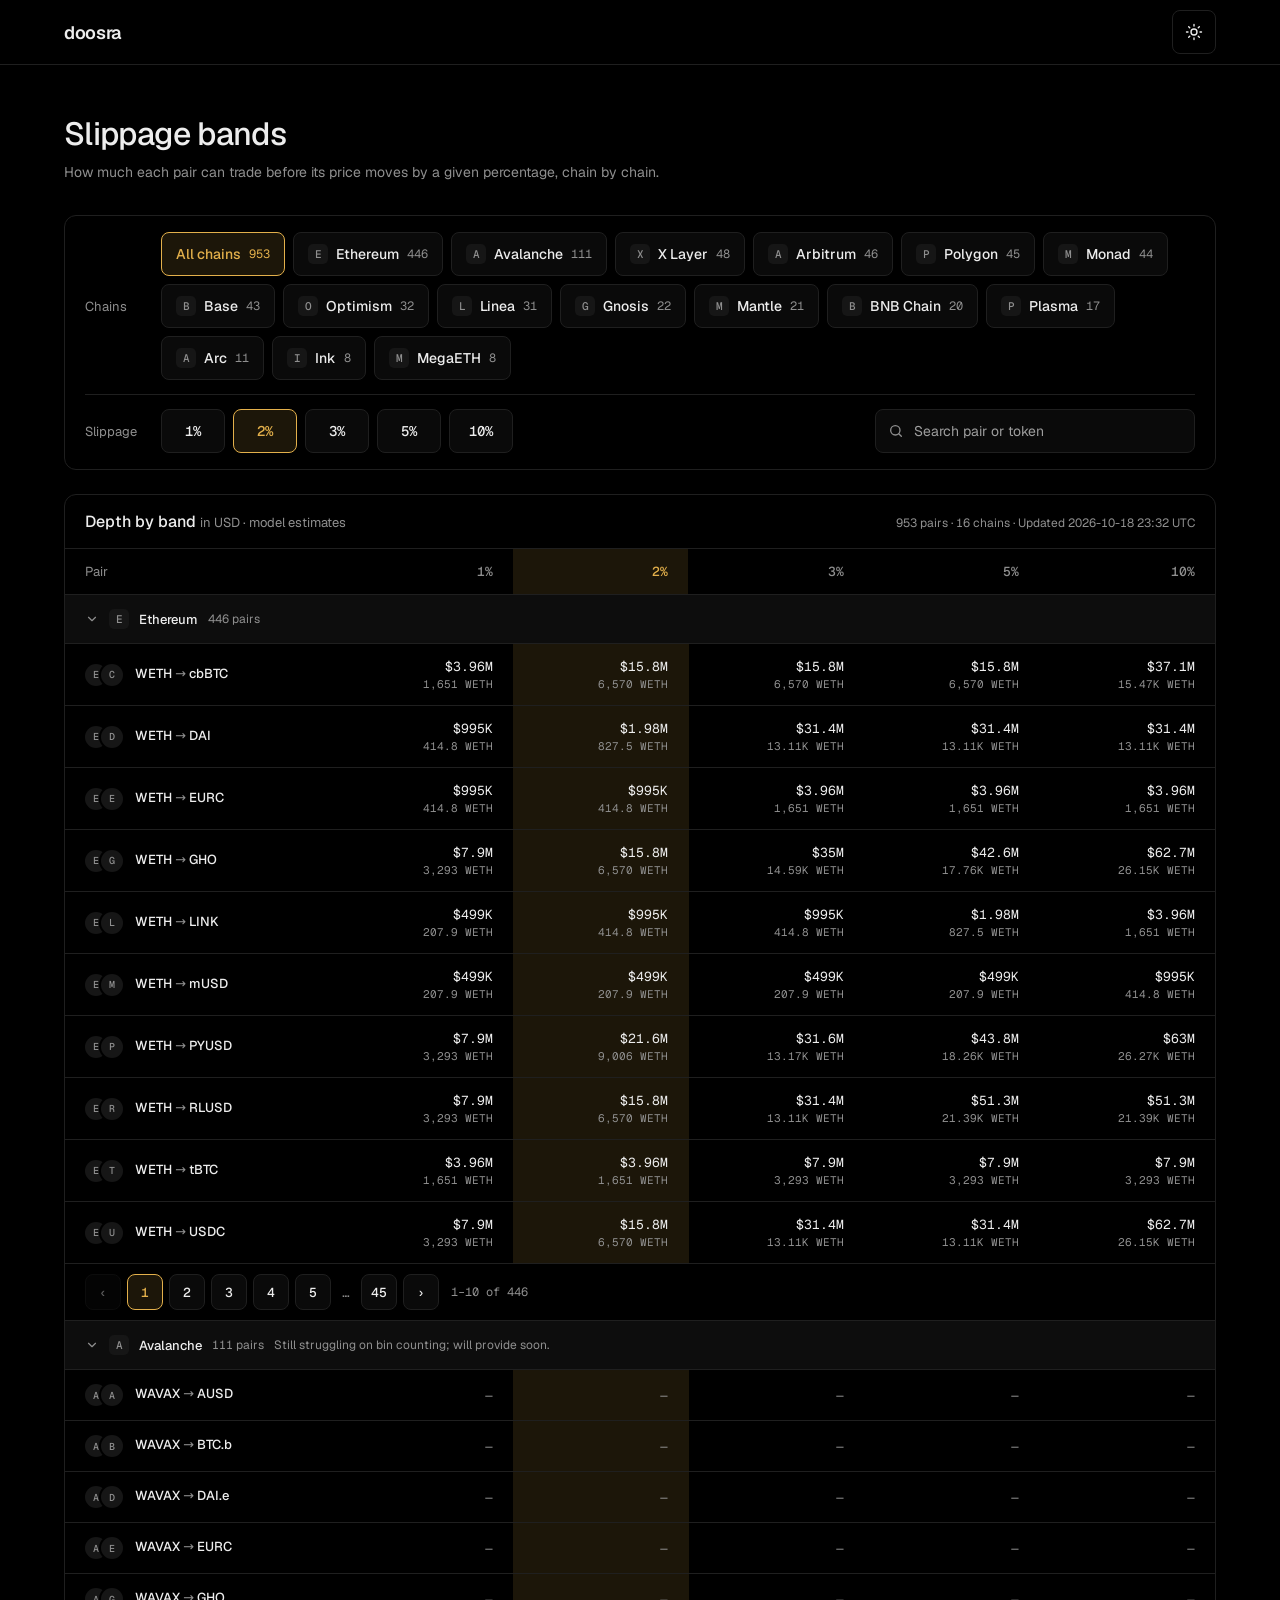
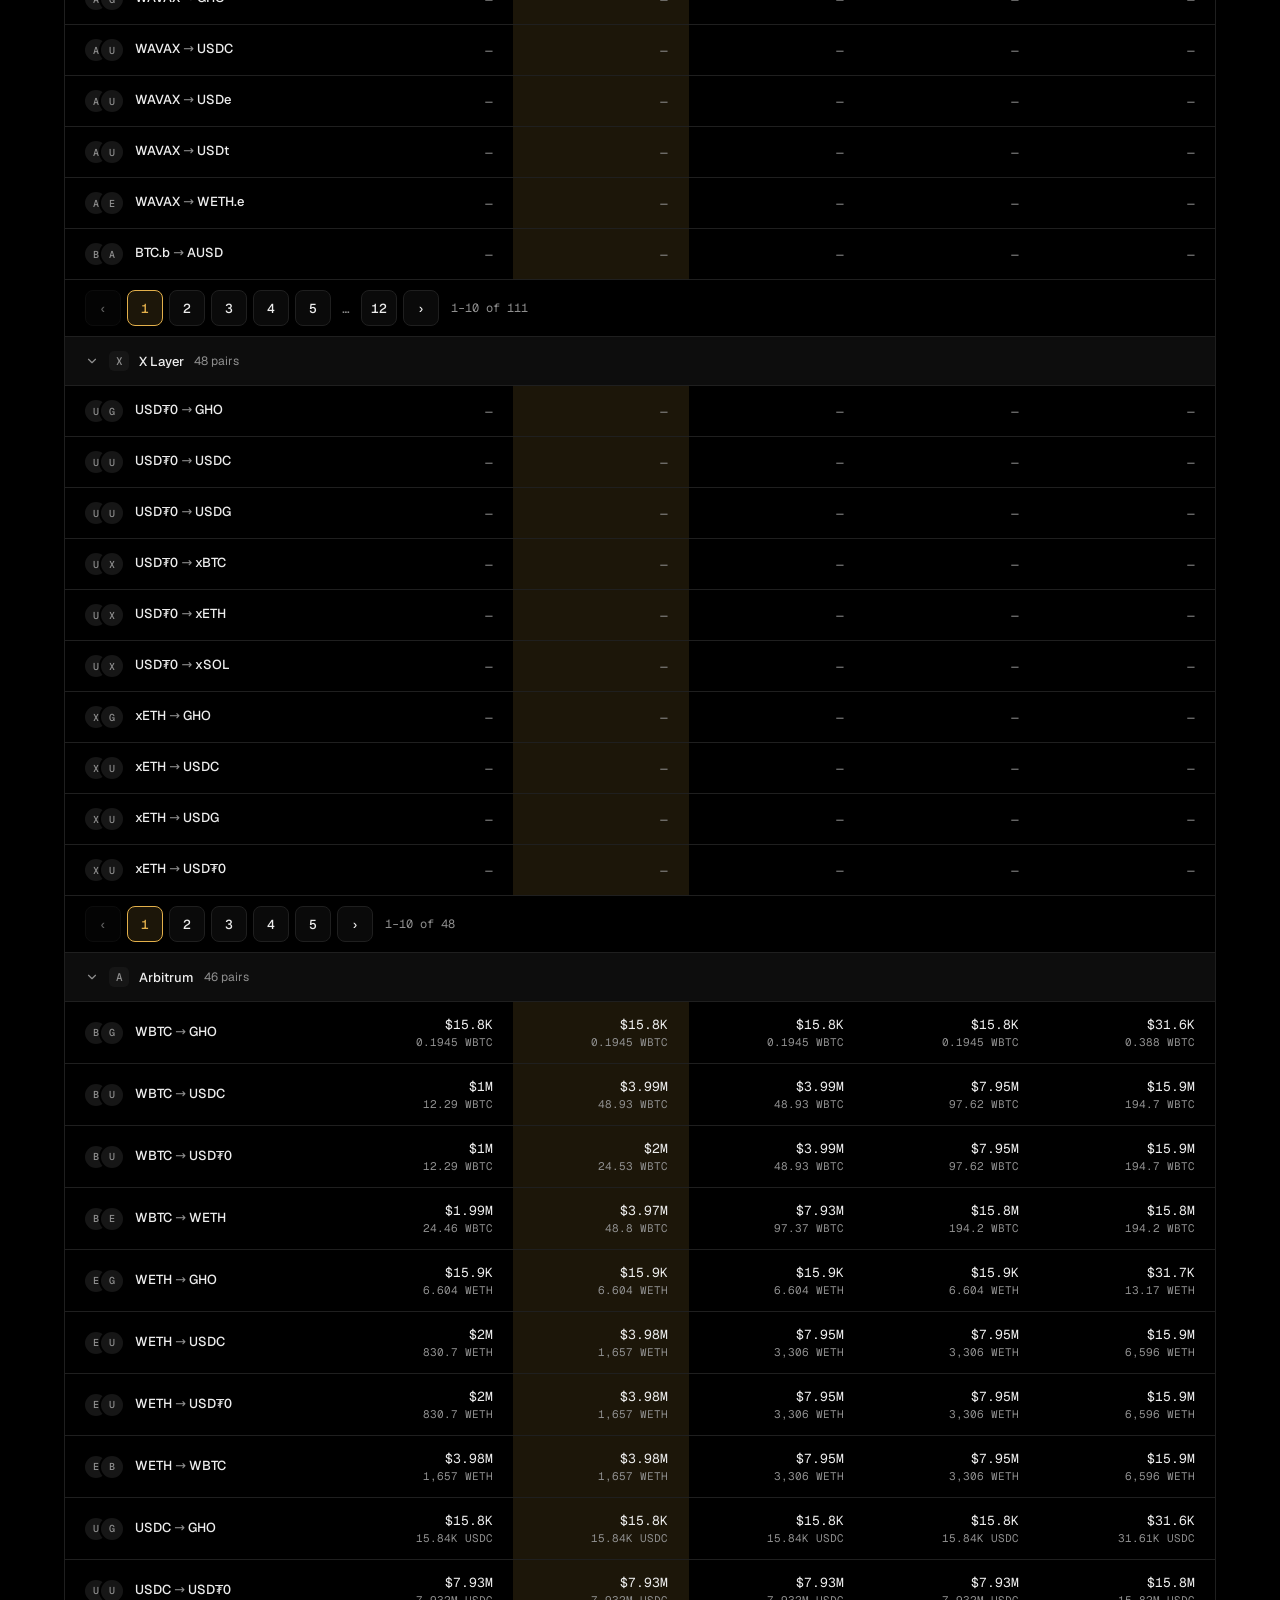
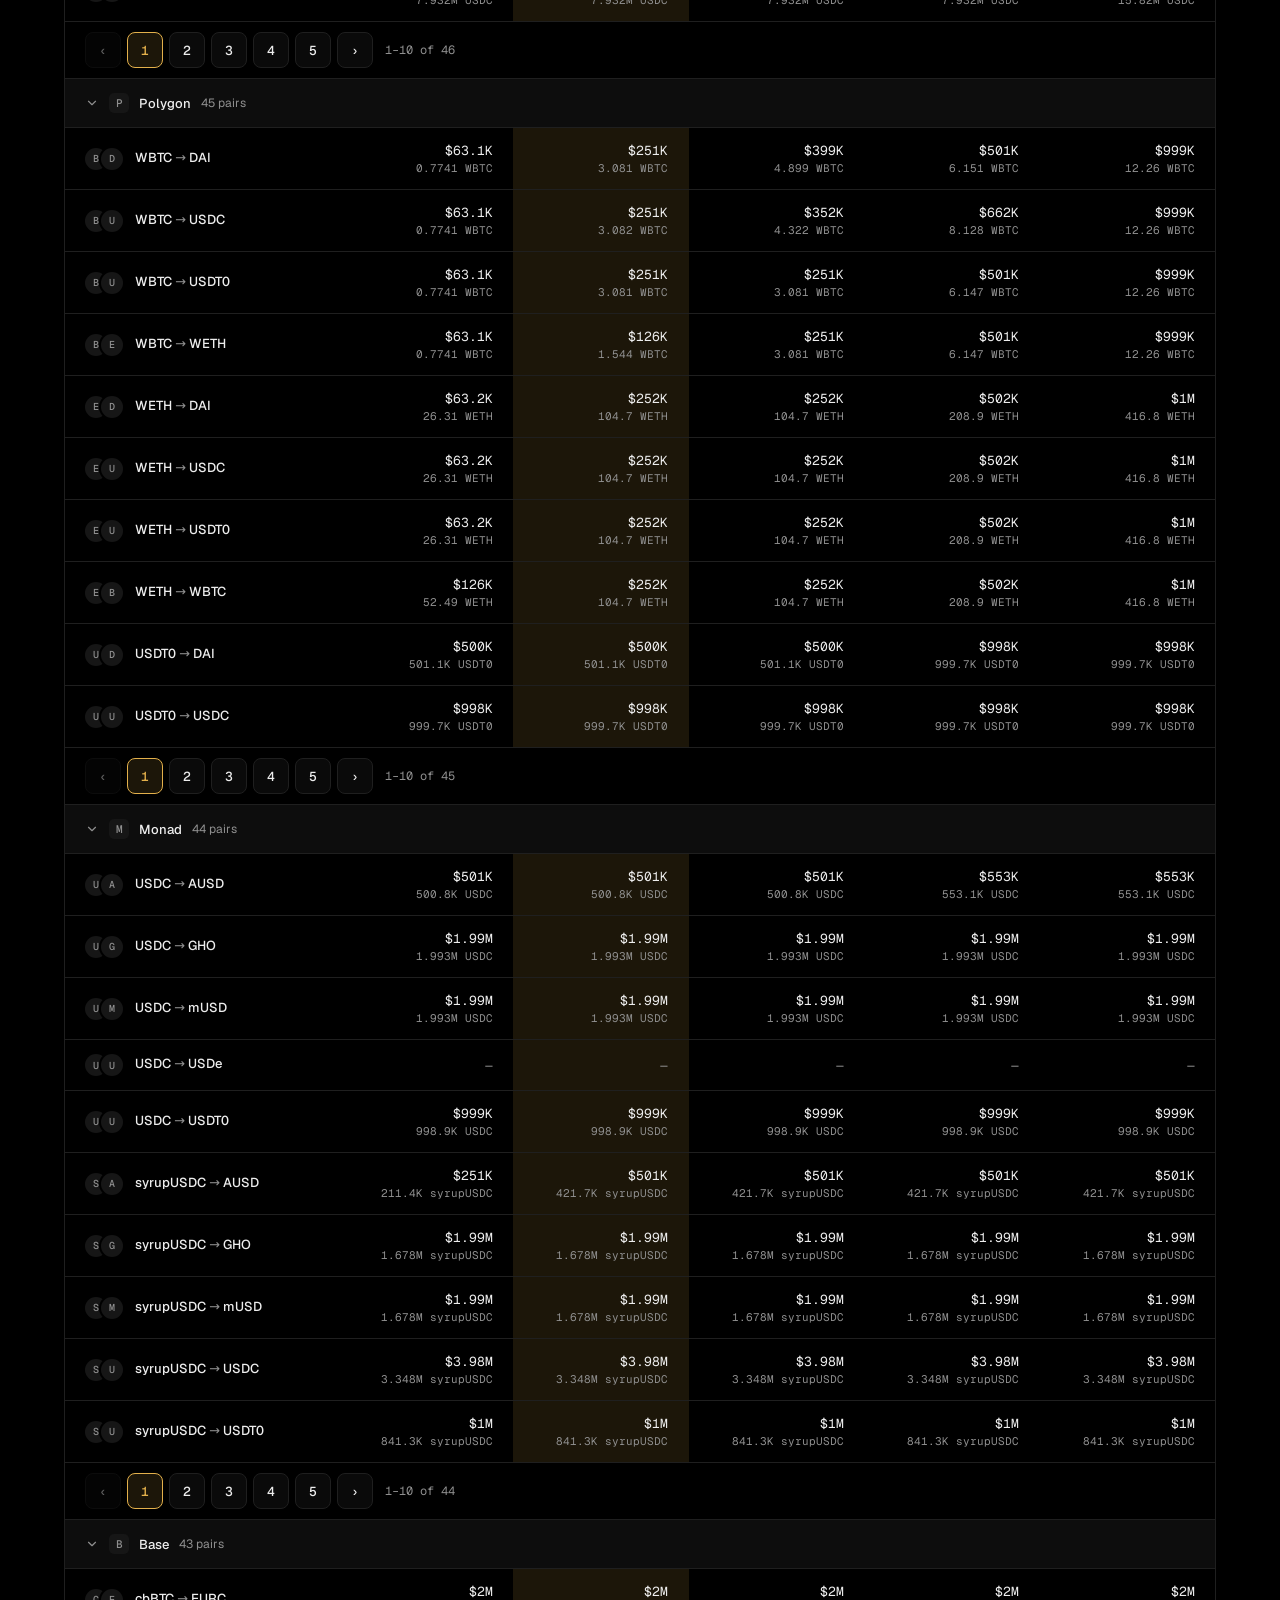
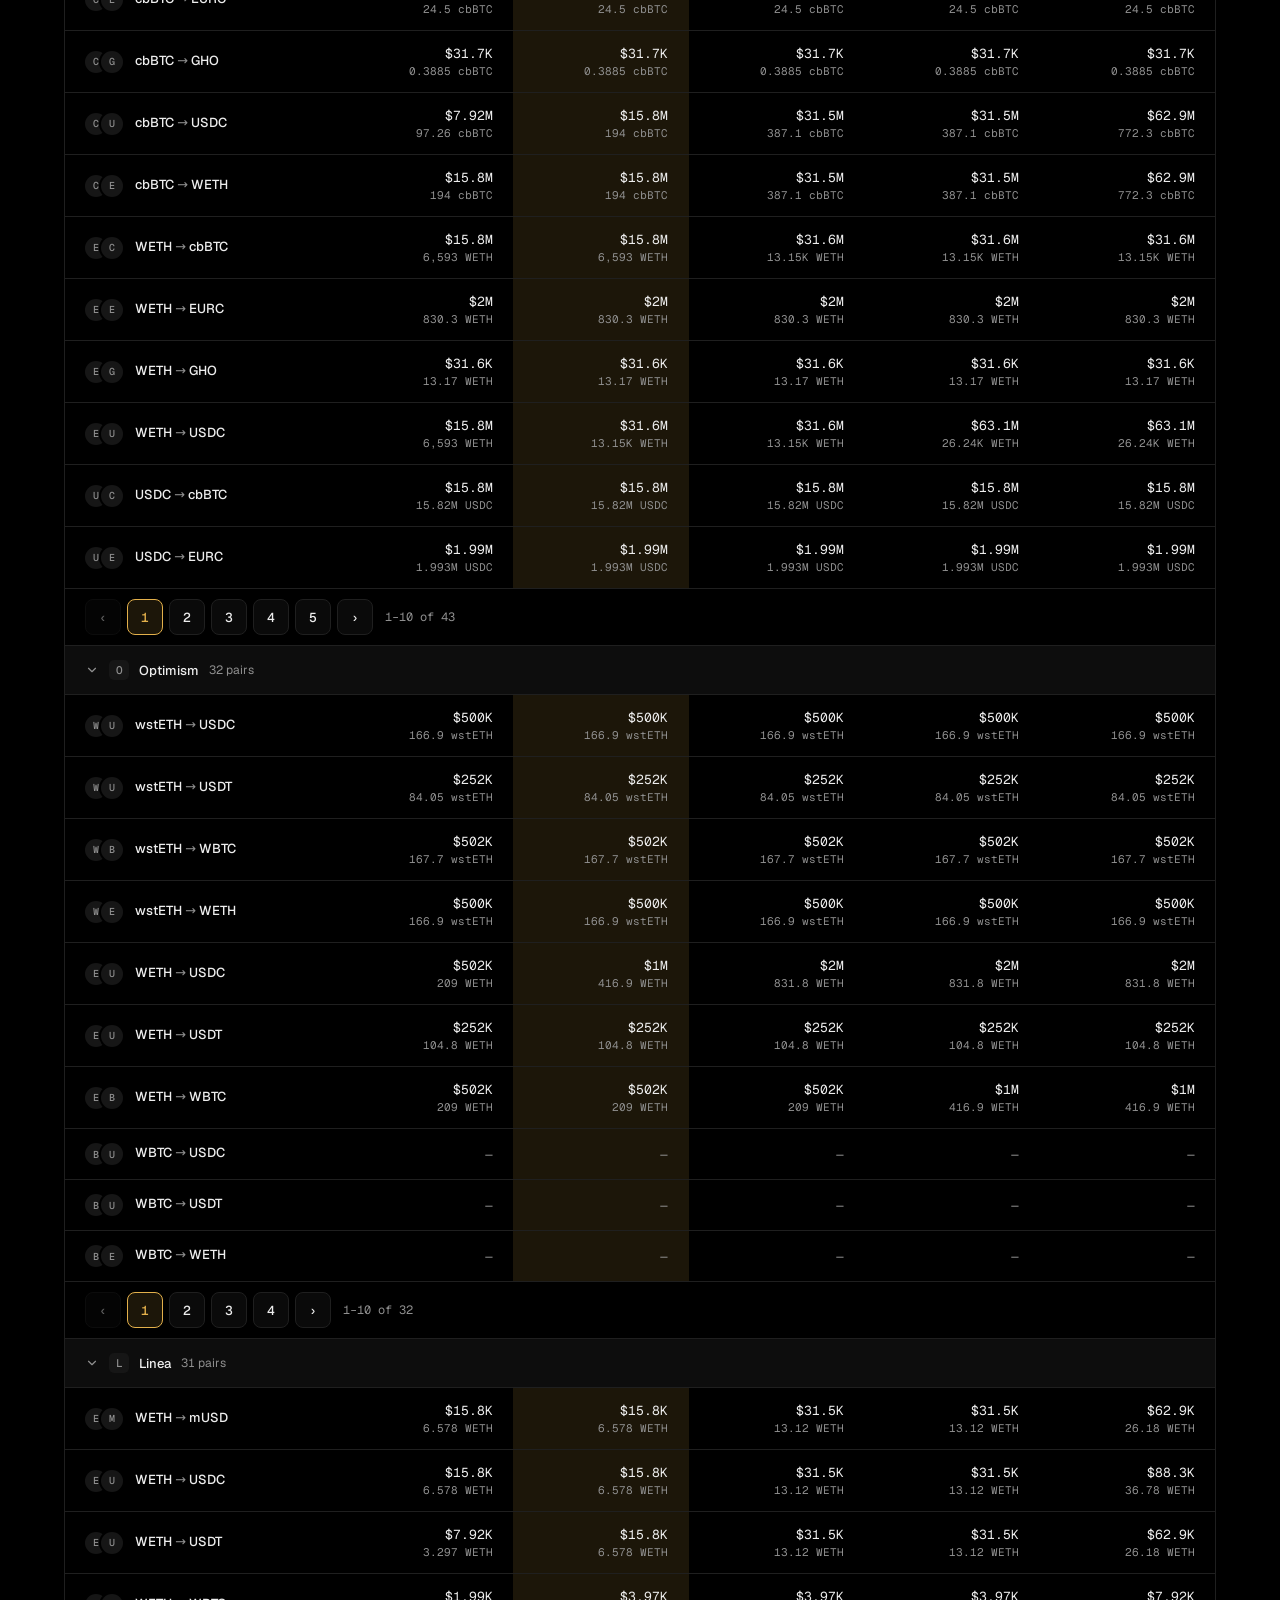
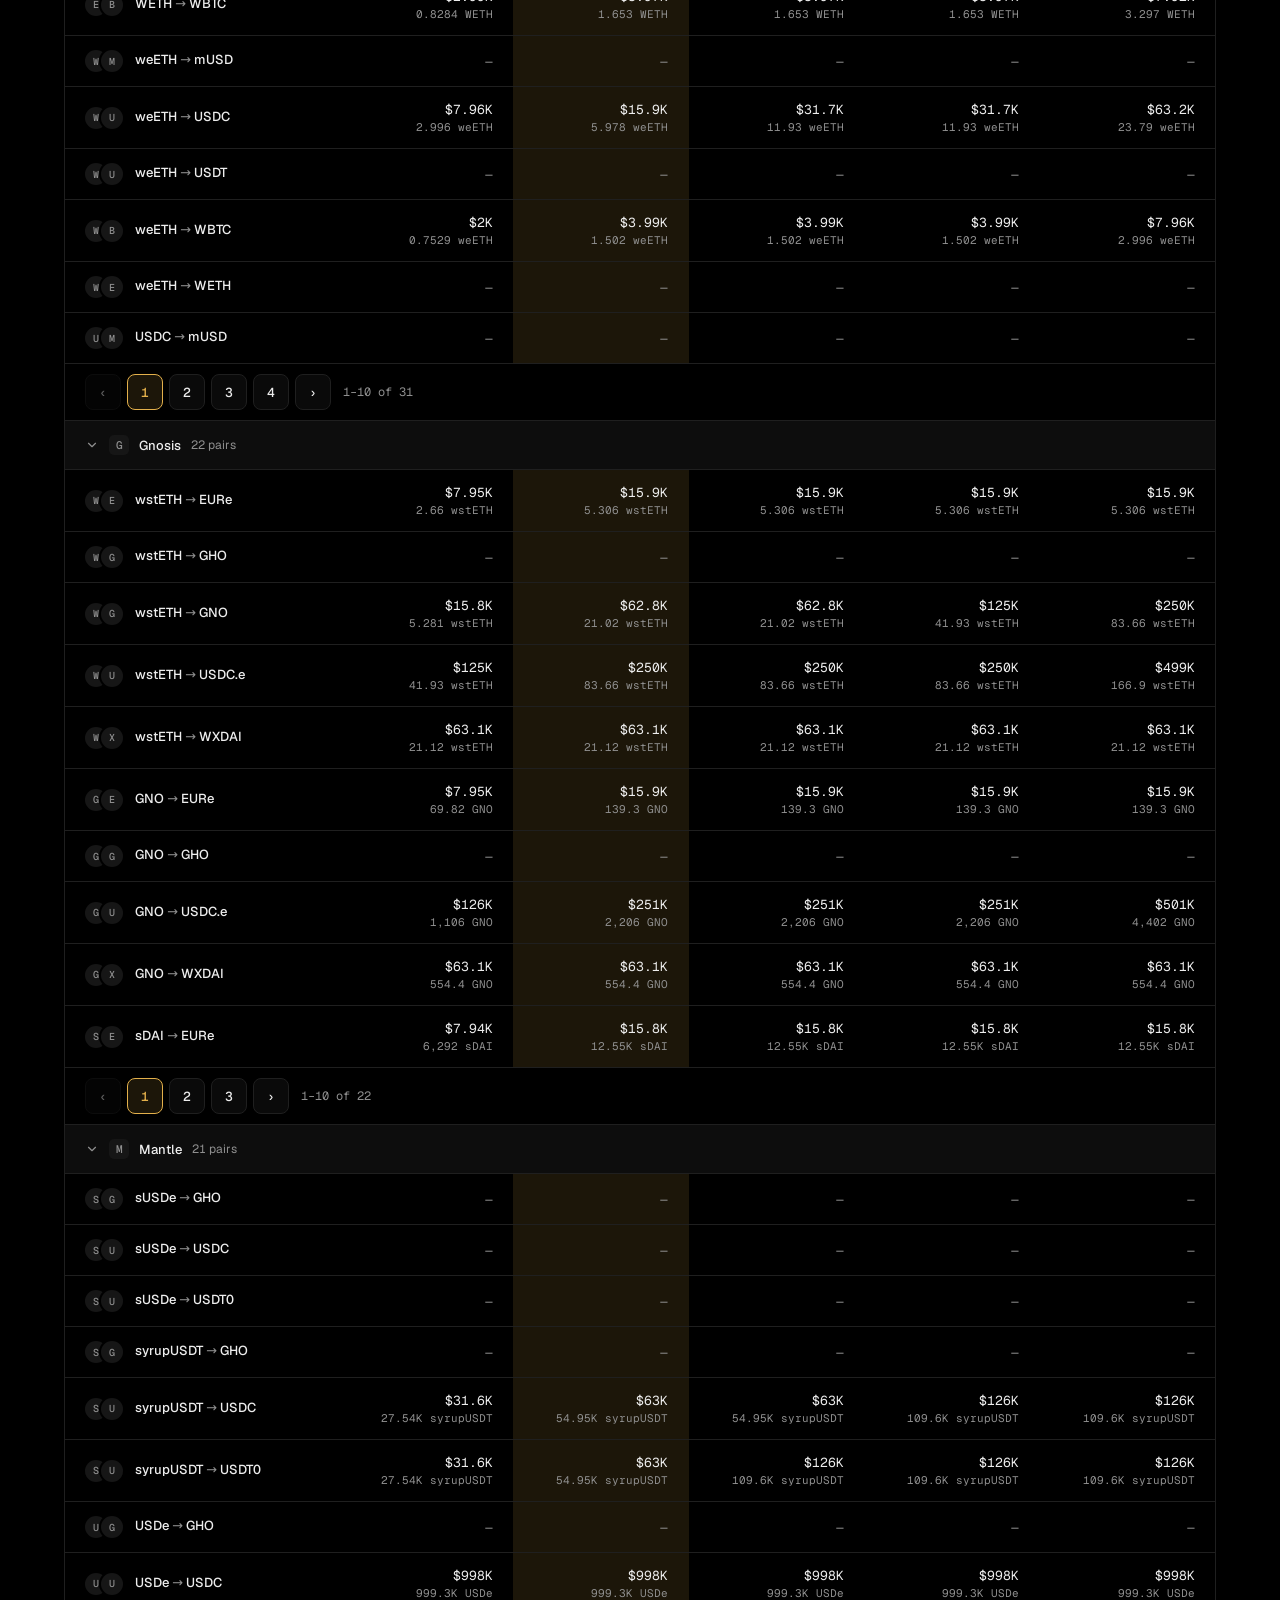
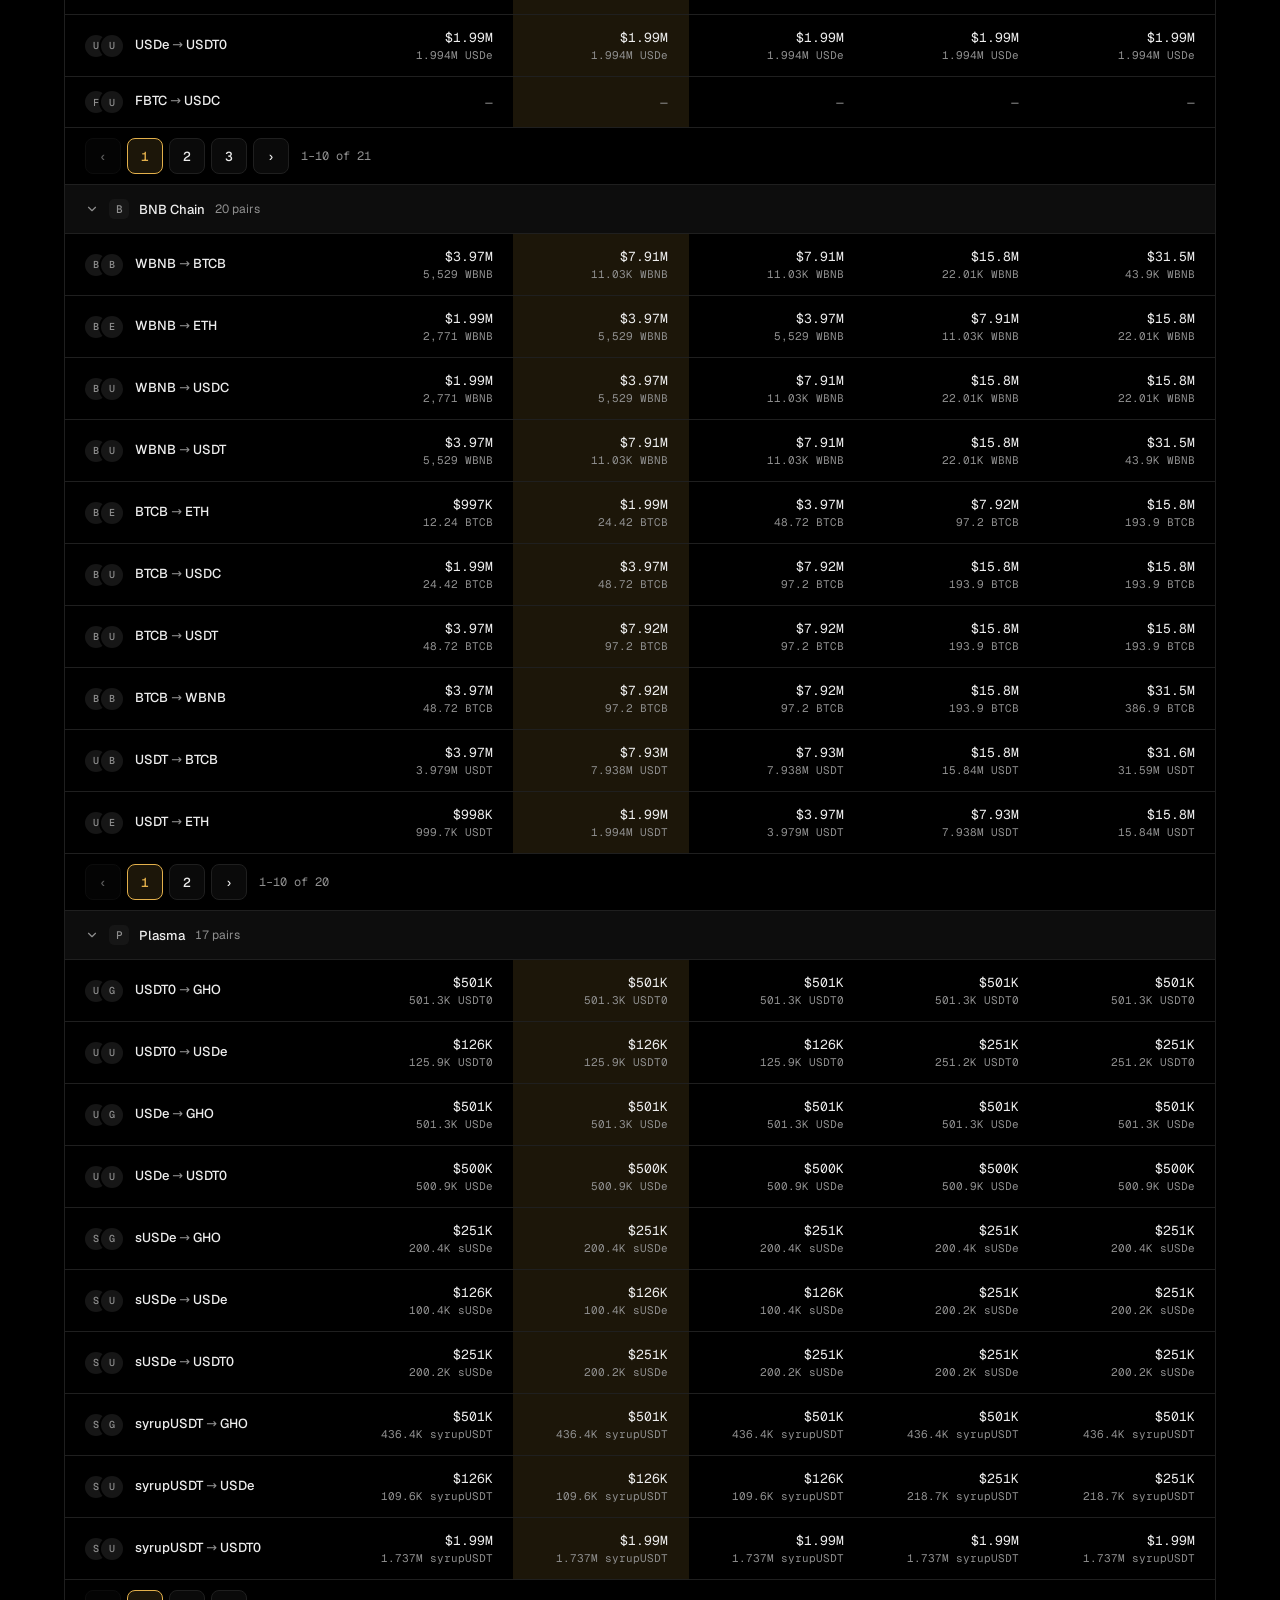
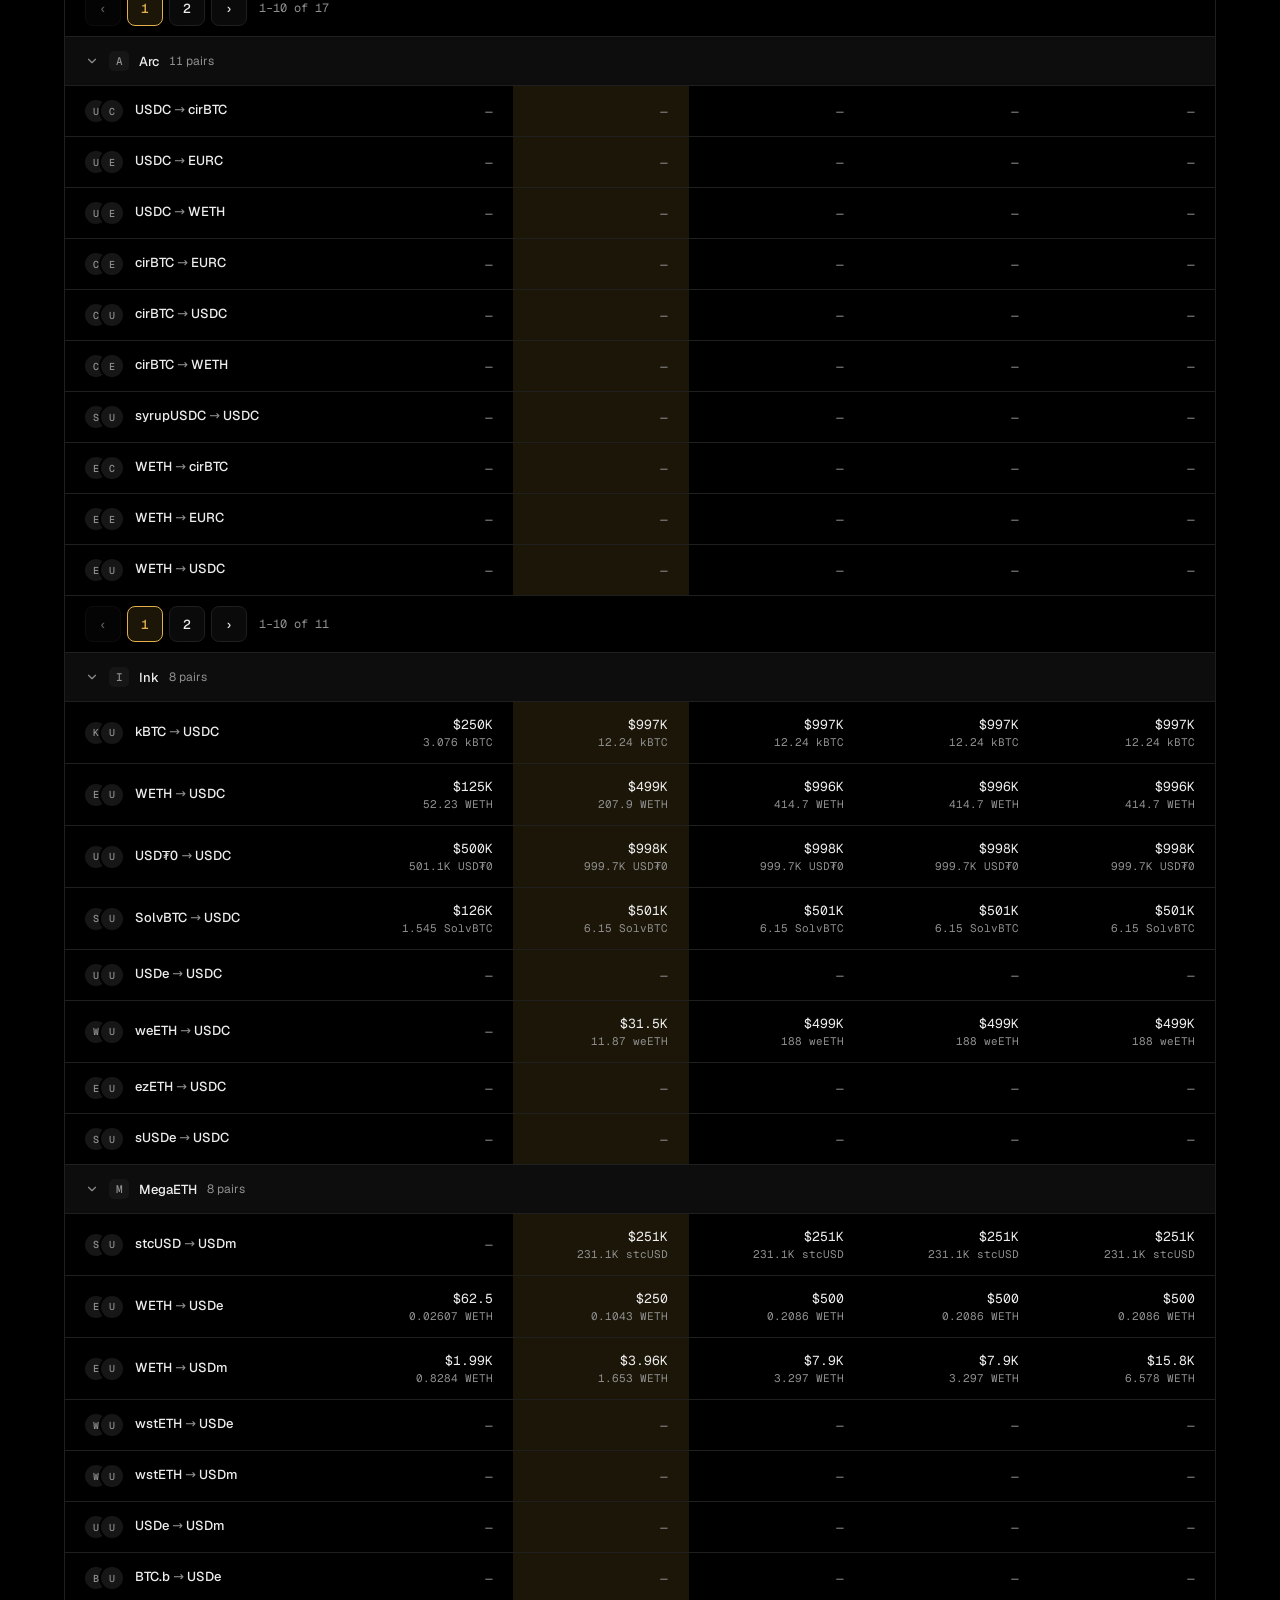
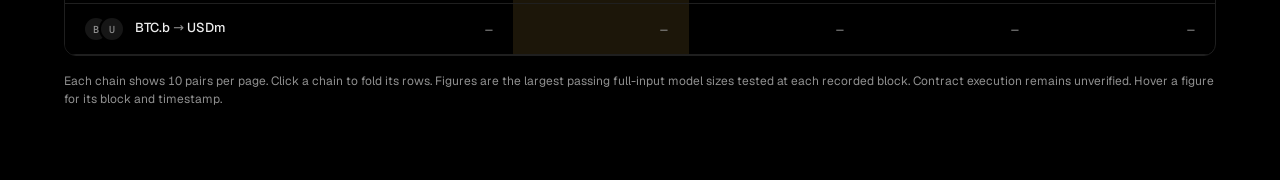
==== commit 05ba6bf6: "Remove the aggregator comparison" ====
--- a/docs/index.html
+++ b/docs/index.html
@@ -10,7 +10,7 @@
 <link rel="preload" href="fonts/geist-latin.woff2?v=19f9c925" as="font" type="font/woff2" crossorigin>
 <link rel="preload" href="fonts/geist-mono-latin.woff2?v=684ad5b5" as="font" type="font/woff2" crossorigin>
 <script>try{var t=localStorage.getItem("doosra-theme");if(t==="light"||t==="dark")document.documentElement.dataset.theme=t}catch(e){}</script>
-<style>@font-face{font-family:"Geist";font-style:normal;font-weight:400 600;font-display:swap;src:url(fonts/geist-latin-ext.woff2?v=824f485b) format("woff2");unicode-range:U+0100-02BA, U+02BD-02C5, U+02C7-02CC, U+02CE-02D7, U+02DD-02FF, U+0304, U+0308, U+0329, U+1D00-1DBF, U+1E00-1E9F, U+1EF2-1EFF, U+2020, U+20A0-20AB, U+20AD-20C4, U+2113, U+2C60-2C7F, U+A720-A7FF}@font-face{font-family:"Geist";font-style:normal;font-weight:400 600;font-display:swap;src:url(fonts/geist-latin.woff2?v=19f9c925) format("woff2");unicode-range:U+0000-00FF, U+0131, U+0152-0153, U+02BB-02BC, U+02C6, U+02DA, U+02DC, U+0304, U+0308, U+0329, U+2000-206F, U+20AC, U+2122, U+2191, U+2193, U+2212, U+2215, U+FEFF, U+FFFD}@font-face{font-family:"Geist Mono";font-style:normal;font-weight:400 500;font-display:swap;src:url(fonts/geist-mono-latin-ext.woff2?v=1a189eb9) format("woff2");unicode-range:U+0100-02BA, U+02BD-02C5, U+02C7-02CC, U+02CE-02D7, U+02DD-02FF, U+0304, U+0308, U+0329, U+1D00-1DBF, U+1E00-1E9F, U+1EF2-1EFF, U+2020, U+20A0-20AB, U+20AD-20C4, U+2113, U+2C60-2C7F, U+A720-A7FF}@font-face{font-family:"Geist Mono";font-style:normal;font-weight:400 500;font-display:swap;src:url(fonts/geist-mono-latin.woff2?v=684ad5b5) format("woff2");unicode-range:U+0000-00FF, U+0131, U+0152-0153, U+02BB-02BC, U+02C6, U+02DA, U+02DC, U+0304, U+0308, U+0329, U+2000-206F, U+20AC, U+2122, U+2191, U+2193, U+2212, U+2215, U+FEFF, U+FFFD}*,*::before,*::after{box-sizing:border-box}[hidden]{display:none!important}:root{--bg:#000;--surface:#000;--inset:#0a0a0a;--band:#0d0d0d;--line:#1f1f1f;--token:#161616;--text:#ededed;--muted:#8f8f8f;--accent:#e3b04b;--accent-fg:#e3b04b;--soft:rgba(227,176,75,.12);--hover:rgba(128,128,128,.12);--sans:Geist,ui-sans-serif,system-ui,-apple-system,"Segoe UI",Roboto,sans-serif;--mono:"Geist Mono",ui-monospace,SFMono-Regular,Menlo,Consolas,monospace;color-scheme:dark;}:root[data-theme=light]{--bg:#f3f1ec;--surface:#fbfaf7;--inset:#eeebe4;--band:#eeebe4;--line:#ddd8ce;--token:#e6e1d6;--text:#1b1c1f;--muted:#5d5f66;--accent:#886a2d;--accent-fg:#725826;--soft:rgba(227,176,75,.16);color-scheme:light;}html{-webkit-text-size-adjust:100%;text-size-adjust:100%}body{margin:0;min-height:100vh;background-color:var(--bg);color:var(--text);font-family:var(--sans);font-size:14px;font-variant-numeric:tabular-nums;transition:background-color .2s,color .2s}button{font:inherit;color:inherit;cursor:pointer}input{font:inherit;appearance:none;-webkit-appearance:none}input::placeholder{color:inherit;opacity:.65}button:focus-visible,input:focus-visible{outline:2px solid currentColor;outline-offset:2px}.sr{position:absolute;width:1px;height:1px;margin:-1px;padding:0;border:0;overflow:hidden;clip:rect(0 0 0 0);white-space:nowrap}svg{flex:none}.top{border-bottom:1px solid var(--line)}.top .in{max-width:1200px;margin:0 auto;padding:0 24px;height:64px;display:flex;align-items:center;justify-content:space-between;gap:16px}.brand{font-weight:600;font-size:18px;letter-spacing:-.02em}.tbtn{width:44px;height:44px;display:flex;align-items:center;justify-content:center;border-radius:8px;border:1px solid var(--line);background-color:var(--surface);color:var(--text)}:root[data-theme=light] .sun,:root:not([data-theme=light]) .moon{display:none}main{max-width:1200px;margin:0 auto;padding:48px 24px 72px}h1{margin:0 0 8px;font-size:32px;font-weight:500;letter-spacing:-.02em}.lede{margin:0 0 32px;max-width:640px;color:var(--muted);line-height:1.5}.filters{display:flex;flex-direction:column;gap:14px;padding:16px 20px;border:1px solid var(--line);border-radius:12px;background-color:var(--surface);margin-bottom:24px}.frow{display:flex;flex-wrap:wrap;align-items:center;gap:12px}.frow+.frow{padding-top:14px;border-top:1px solid var(--line)}.flabel{width:64px;color:var(--muted);font-size:13px}.chips{display:flex;flex-wrap:wrap;gap:8px;min-width:0}#chains{flex:1 1 480px}#bands{flex:1 1 380px}.chip{height:44px;padding:0 14px;display:inline-flex;align-items:center;gap:8px;border-radius:8px;border:1px solid var(--line);background-color:var(--inset);color:var(--text);font-weight:500}.chip .n{font-family:var(--mono);font-size:12px;font-weight:400;color:var(--muted)}.chip[aria-pressed=true]{border-color:var(--accent-fg);background-color:var(--soft);color:var(--accent-fg)}.chip[aria-pressed=true] .n{color:var(--accent-fg)}.ini{width:20px;height:20px;border-radius:5px;display:inline-flex;align-items:center;justify-content:center;flex:none;font-family:var(--mono);font-size:11px;background-color:var(--token);color:var(--muted)}.bchip{width:64px;padding:0;justify-content:center;font-family:var(--mono)}.search{position:relative;flex:1 1 240px;max-width:320px}.search svg{position:absolute;left:13px;top:14px;pointer-events:none;color:var(--muted)}.search input{width:100%;height:44px;padding:0 12px 0 38px;border-radius:8px;border:1px solid var(--line);background-color:var(--inset);color:var(--text);font-size:14px}.card{border:1px solid var(--line);border-radius:12px;overflow:clip;background-color:var(--surface)}.cardhead{display:flex;flex-wrap:wrap;align-items:baseline;justify-content:space-between;gap:6px 24px;padding:16px 20px;border-bottom:1px solid var(--line)}.cardhead h2{margin:0;font-size:16px;font-weight:500}.cardhead h2 span{color:var(--muted);font-weight:400;font-size:13px}.sum{color:var(--muted);font-size:12px}.tbl{--pmin:272px;--bmin:108px;--pw:minmax(var(--pmin),1.4fr);--bw:minmax(var(--bmin),1fr);font-size:13px}.hwrap{position:sticky;top:0;z-index:2;overflow:hidden;background-color:var(--surface)}.scroll{overflow-x:auto;overscroll-behavior-x:contain}.scroll>.inner{position:relative;z-index:0}.hl{position:absolute;top:0;bottom:0;left:0;z-index:-1;background-color:var(--soft);pointer-events:none}.r{display:grid}.c{padding:14px 20px;border-bottom:1px solid var(--line);text-align:right;font-family:var(--mono);min-width:0;align-content:center}.c.p{position:sticky;left:0;z-index:1;background-color:var(--surface);text-align:left;font-family:var(--sans);font-weight:500;white-space:nowrap;overflow:hidden;text-overflow:ellipsis}.h .c{color:var(--muted);font-weight:500}.h .c.p{font-weight:400}.h .on{background-color:var(--soft);color:var(--accent-fg)}.c.na{color:var(--muted)}.c small{display:block;font-size:11px;color:var(--muted);margin-top:2px}.c.p i{width:22px;height:22px;border-radius:50%;display:inline-flex;align-items:center;justify-content:center;vertical-align:middle;font-family:var(--mono);font-size:10px;font-style:normal;background-color:var(--token);color:var(--muted)}.c.p i+i{margin:0 12px 0 -6px;box-shadow:0 0 0 2px var(--surface)}.c.p b{font-weight:inherit;color:var(--muted)}.rows>.r:hover>.c,.fold:hover{background-image:linear-gradient(var(--hover),var(--hover))}.gh{background-color:var(--band);border-bottom:1px solid var(--line)}.fold{width:100%;min-height:48px;padding:0 20px;display:flex;align-items:center;border:0;background-color:transparent;color:var(--text);text-align:left;font-weight:500}.fold:focus-visible{outline-offset:-2px}.fold>span{position:sticky;left:20px;display:inline-flex;align-items:center;gap:10px}.fold svg{color:var(--muted);transition:transform .15s}.fold[aria-expanded=false] svg{transform:rotate(-90deg)}.gn{color:var(--muted);font-weight:400;font-size:12px}.chain-note{color:var(--muted);font-weight:400;font-size:12px}.g.folded .rows,.g.folded .pgr{display:none}.pgr{border-bottom:1px solid var(--line);background-color:var(--surface)}.pg{position:sticky;left:0;display:flex;flex-wrap:wrap;align-items:center;gap:6px;width:max-content;max-width:calc(100vw - 34px);padding:10px 20px}.pb{min-width:36px;height:36px;padding:0 8px;border-radius:8px;border:1px solid var(--line);background-color:var(--inset);color:var(--text);font-family:var(--mono);font-size:13px;font-weight:500}.pb:not(:disabled):hover{background-image:linear-gradient(var(--hover),var(--hover))}.pb[aria-current=page]{border-color:var(--accent-fg);background-color:var(--soft);color:var(--accent-fg)}.pb:disabled{opacity:.4;cursor:default}.gap{min-width:18px;text-align:center;color:var(--muted);font-family:var(--mono)}.pr{margin-left:6px;color:var(--muted);font-family:var(--mono);font-size:12px;white-space:nowrap}.empty{padding:48px 20px;display:flex;flex-direction:column;align-items:center;gap:12px;text-align:center}.empty p{margin:0;color:var(--muted)}.empty button{height:44px;padding:0 16px;border-radius:8px;border:1px solid var(--line);background-color:var(--inset);color:var(--text);font-weight:500}.foot{margin:16px 0 0;font-size:12px;color:var(--muted);line-height:1.5}.compare{margin-top:16px}.compare-pair h3{margin:24px 0 10px;font-size:15px;font-weight:500}.quote-scroll{overflow-x:auto;overscroll-behavior-x:contain;border:1px solid var(--line);border-radius:12px;background-color:var(--surface);scrollbar-width:thin;scrollbar-color:var(--muted) transparent}.quote-table{border-collapse:collapse;width:100%;font-family:var(--mono);font-size:13px;font-variant-numeric:tabular-nums}.quote-table th,.quote-table td{padding:12px 20px;text-align:right;white-space:nowrap;vertical-align:top}.quote-table td{border-top:1px solid var(--line)}.quote-table th{font-family:var(--sans);font-weight:500;color:var(--muted)}.quote-table th:first-child,.quote-table td:first-child{text-align:left}.quote-table small{display:block;margin-top:2px;font-size:11px;color:var(--muted)}.quote-table .na{color:var(--muted)}@media (pointer:coarse){.pb{height:44px}}@media (max-width:720px){.top .in{padding:0 16px}main{padding:32px 16px 56px}h1{font-size:28px}.filters{padding:14px 16px}#chains{flex-wrap:nowrap;overflow-x:auto;overscroll-behavior-x:contain;scrollbar-width:none;margin:0 -16px;padding:0 16px;scroll-padding:0 16px}#chains::-webkit-scrollbar{display:none}#chains .chip{flex:none}.cardhead{padding:14px 16px}.tbl{--pmin:150px;--bmin:96px;--pw:var(--pmin)}.c{padding:12px}.c.p{white-space:normal}.c.p i{display:none}.fold{padding:0 12px}.fold>span{left:12px}.pg{padding:10px 12px;gap:4px}.pb{min-width:32px;padding:0 4px}.quote-table th,.quote-table td{padding:10px 12px}}@media (prefers-reduced-motion:reduce){*{transition:none!important}}.r{grid-template-columns:var(--pw) repeat(5,var(--bw))}.inner{min-width:calc(var(--pmin) + 5 * var(--bmin))}</style>
+<style>@font-face{font-family:"Geist";font-style:normal;font-weight:400 600;font-display:swap;src:url(fonts/geist-latin-ext.woff2?v=824f485b) format("woff2");unicode-range:U+0100-02BA, U+02BD-02C5, U+02C7-02CC, U+02CE-02D7, U+02DD-02FF, U+0304, U+0308, U+0329, U+1D00-1DBF, U+1E00-1E9F, U+1EF2-1EFF, U+2020, U+20A0-20AB, U+20AD-20C4, U+2113, U+2C60-2C7F, U+A720-A7FF}@font-face{font-family:"Geist";font-style:normal;font-weight:400 600;font-display:swap;src:url(fonts/geist-latin.woff2?v=19f9c925) format("woff2");unicode-range:U+0000-00FF, U+0131, U+0152-0153, U+02BB-02BC, U+02C6, U+02DA, U+02DC, U+0304, U+0308, U+0329, U+2000-206F, U+20AC, U+2122, U+2191, U+2193, U+2212, U+2215, U+FEFF, U+FFFD}@font-face{font-family:"Geist Mono";font-style:normal;font-weight:400 500;font-display:swap;src:url(fonts/geist-mono-latin-ext.woff2?v=1a189eb9) format("woff2");unicode-range:U+0100-02BA, U+02BD-02C5, U+02C7-02CC, U+02CE-02D7, U+02DD-02FF, U+0304, U+0308, U+0329, U+1D00-1DBF, U+1E00-1E9F, U+1EF2-1EFF, U+2020, U+20A0-20AB, U+20AD-20C4, U+2113, U+2C60-2C7F, U+A720-A7FF}@font-face{font-family:"Geist Mono";font-style:normal;font-weight:400 500;font-display:swap;src:url(fonts/geist-mono-latin.woff2?v=684ad5b5) format("woff2");unicode-range:U+0000-00FF, U+0131, U+0152-0153, U+02BB-02BC, U+02C6, U+02DA, U+02DC, U+0304, U+0308, U+0329, U+2000-206F, U+20AC, U+2122, U+2191, U+2193, U+2212, U+2215, U+FEFF, U+FFFD}*,*::before,*::after{box-sizing:border-box}[hidden]{display:none!important}:root{--bg:#000;--surface:#000;--inset:#0a0a0a;--band:#0d0d0d;--line:#1f1f1f;--token:#161616;--text:#ededed;--muted:#8f8f8f;--accent:#e3b04b;--accent-fg:#e3b04b;--soft:rgba(227,176,75,.12);--hover:rgba(128,128,128,.12);--sans:Geist,ui-sans-serif,system-ui,-apple-system,"Segoe UI",Roboto,sans-serif;--mono:"Geist Mono",ui-monospace,SFMono-Regular,Menlo,Consolas,monospace;color-scheme:dark;}:root[data-theme=light]{--bg:#f3f1ec;--surface:#fbfaf7;--inset:#eeebe4;--band:#eeebe4;--line:#ddd8ce;--token:#e6e1d6;--text:#1b1c1f;--muted:#5d5f66;--accent:#886a2d;--accent-fg:#725826;--soft:rgba(227,176,75,.16);color-scheme:light;}html{-webkit-text-size-adjust:100%;text-size-adjust:100%}body{margin:0;min-height:100vh;background-color:var(--bg);color:var(--text);font-family:var(--sans);font-size:14px;font-variant-numeric:tabular-nums;transition:background-color .2s,color .2s}button{font:inherit;color:inherit;cursor:pointer}input{font:inherit;appearance:none;-webkit-appearance:none}input::placeholder{color:inherit;opacity:.65}button:focus-visible,input:focus-visible{outline:2px solid currentColor;outline-offset:2px}.sr{position:absolute;width:1px;height:1px;margin:-1px;padding:0;border:0;overflow:hidden;clip:rect(0 0 0 0);white-space:nowrap}svg{flex:none}.top{border-bottom:1px solid var(--line)}.top .in{max-width:1200px;margin:0 auto;padding:0 24px;height:64px;display:flex;align-items:center;justify-content:space-between;gap:16px}.brand{font-weight:600;font-size:18px;letter-spacing:-.02em}.tbtn{width:44px;height:44px;display:flex;align-items:center;justify-content:center;border-radius:8px;border:1px solid var(--line);background-color:var(--surface);color:var(--text)}:root[data-theme=light] .sun,:root:not([data-theme=light]) .moon{display:none}main{max-width:1200px;margin:0 auto;padding:48px 24px 72px}h1{margin:0 0 8px;font-size:32px;font-weight:500;letter-spacing:-.02em}.lede{margin:0 0 32px;max-width:640px;color:var(--muted);line-height:1.5}.filters{display:flex;flex-direction:column;gap:14px;padding:16px 20px;border:1px solid var(--line);border-radius:12px;background-color:var(--surface);margin-bottom:24px}.frow{display:flex;flex-wrap:wrap;align-items:center;gap:12px}.frow+.frow{padding-top:14px;border-top:1px solid var(--line)}.flabel{width:64px;color:var(--muted);font-size:13px}.chips{display:flex;flex-wrap:wrap;gap:8px;min-width:0}#chains{flex:1 1 480px}#bands{flex:1 1 380px}.chip{height:44px;padding:0 14px;display:inline-flex;align-items:center;gap:8px;border-radius:8px;border:1px solid var(--line);background-color:var(--inset);color:var(--text);font-weight:500}.chip .n{font-family:var(--mono);font-size:12px;font-weight:400;color:var(--muted)}.chip[aria-pressed=true]{border-color:var(--accent-fg);background-color:var(--soft);color:var(--accent-fg)}.chip[aria-pressed=true] .n{color:var(--accent-fg)}.ini{width:20px;height:20px;border-radius:5px;display:inline-flex;align-items:center;justify-content:center;flex:none;font-family:var(--mono);font-size:11px;background-color:var(--token);color:var(--muted)}.bchip{width:64px;padding:0;justify-content:center;font-family:var(--mono)}.search{position:relative;flex:1 1 240px;max-width:320px}.search svg{position:absolute;left:13px;top:14px;pointer-events:none;color:var(--muted)}.search input{width:100%;height:44px;padding:0 12px 0 38px;border-radius:8px;border:1px solid var(--line);background-color:var(--inset);color:var(--text);font-size:14px}.card{border:1px solid var(--line);border-radius:12px;overflow:clip;background-color:var(--surface)}.cardhead{display:flex;flex-wrap:wrap;align-items:baseline;justify-content:space-between;gap:6px 24px;padding:16px 20px;border-bottom:1px solid var(--line)}.cardhead h2{margin:0;font-size:16px;font-weight:500}.cardhead h2 span{color:var(--muted);font-weight:400;font-size:13px}.sum{color:var(--muted);font-size:12px}.tbl{--pmin:272px;--bmin:108px;--pw:minmax(var(--pmin),1.4fr);--bw:minmax(var(--bmin),1fr);font-size:13px}.hwrap{position:sticky;top:0;z-index:2;overflow:hidden;background-color:var(--surface)}.scroll{overflow-x:auto;overscroll-behavior-x:contain}.scroll>.inner{position:relative;z-index:0}.hl{position:absolute;top:0;bottom:0;left:0;z-index:-1;background-color:var(--soft);pointer-events:none}.r{display:grid}.c{padding:14px 20px;border-bottom:1px solid var(--line);text-align:right;font-family:var(--mono);min-width:0;align-content:center}.c.p{position:sticky;left:0;z-index:1;background-color:var(--surface);text-align:left;font-family:var(--sans);font-weight:500;white-space:nowrap;overflow:hidden;text-overflow:ellipsis}.h .c{color:var(--muted);font-weight:500}.h .c.p{font-weight:400}.h .on{background-color:var(--soft);color:var(--accent-fg)}.c.na{color:var(--muted)}.c small{display:block;font-size:11px;color:var(--muted);margin-top:2px}.c.p i{width:22px;height:22px;border-radius:50%;display:inline-flex;align-items:center;justify-content:center;vertical-align:middle;font-family:var(--mono);font-size:10px;font-style:normal;background-color:var(--token);color:var(--muted)}.c.p i+i{margin:0 12px 0 -6px;box-shadow:0 0 0 2px var(--surface)}.c.p b{font-weight:inherit;color:var(--muted)}.rows>.r:hover>.c,.fold:hover{background-image:linear-gradient(var(--hover),var(--hover))}.gh{background-color:var(--band);border-bottom:1px solid var(--line)}.fold{width:100%;min-height:48px;padding:0 20px;display:flex;align-items:center;border:0;background-color:transparent;color:var(--text);text-align:left;font-weight:500}.fold:focus-visible{outline-offset:-2px}.fold>span{position:sticky;left:20px;display:inline-flex;align-items:center;gap:10px}.fold svg{color:var(--muted);transition:transform .15s}.fold[aria-expanded=false] svg{transform:rotate(-90deg)}.gn{color:var(--muted);font-weight:400;font-size:12px}.chain-note{color:var(--muted);font-weight:400;font-size:12px}.g.folded .rows,.g.folded .pgr{display:none}.pgr{border-bottom:1px solid var(--line);background-color:var(--surface)}.pg{position:sticky;left:0;display:flex;flex-wrap:wrap;align-items:center;gap:6px;width:max-content;max-width:calc(100vw - 34px);padding:10px 20px}.pb{min-width:36px;height:36px;padding:0 8px;border-radius:8px;border:1px solid var(--line);background-color:var(--inset);color:var(--text);font-family:var(--mono);font-size:13px;font-weight:500}.pb:not(:disabled):hover{background-image:linear-gradient(var(--hover),var(--hover))}.pb[aria-current=page]{border-color:var(--accent-fg);background-color:var(--soft);color:var(--accent-fg)}.pb:disabled{opacity:.4;cursor:default}.gap{min-width:18px;text-align:center;color:var(--muted);font-family:var(--mono)}.pr{margin-left:6px;color:var(--muted);font-family:var(--mono);font-size:12px;white-space:nowrap}.empty{padding:48px 20px;display:flex;flex-direction:column;align-items:center;gap:12px;text-align:center}.empty p{margin:0;color:var(--muted)}.empty button{height:44px;padding:0 16px;border-radius:8px;border:1px solid var(--line);background-color:var(--inset);color:var(--text);font-weight:500}.foot{margin:16px 0 0;font-size:12px;color:var(--muted);line-height:1.5}@media (pointer:coarse){.pb{height:44px}}@media (max-width:720px){.top .in{padding:0 16px}main{padding:32px 16px 56px}h1{font-size:28px}.filters{padding:14px 16px}#chains{flex-wrap:nowrap;overflow-x:auto;overscroll-behavior-x:contain;scrollbar-width:none;margin:0 -16px;padding:0 16px;scroll-padding:0 16px}#chains::-webkit-scrollbar{display:none}#chains .chip{flex:none}.cardhead{padding:14px 16px}.tbl{--pmin:150px;--bmin:96px;--pw:var(--pmin)}.c{padding:12px}.c.p{white-space:normal}.c.p i{display:none}.fold{padding:0 12px}.fold>span{left:12px}.pg{padding:10px 12px;gap:4px}.pb{min-width:32px;padding:0 4px}}@media (prefers-reduced-motion:reduce){*{transition:none!important}}.r{grid-template-columns:var(--pw) repeat(5,var(--bw))}.inner{min-width:calc(var(--pmin) + 5 * var(--bmin))}</style>
 <style id="sel">.b2{background-color:var(--soft)}#hwrap .b2{color:var(--accent-fg)}</style>
 </head>
 <body>
@@ -59,7 +59,6 @@
     </div>
   </section>
   <p class="foot">Each chain shows 10 pairs per page. Click a chain to fold its rows. Figures are the largest passing full-input model sizes tested at each recorded block. Contract execution remains unverified. Hover a figure for its block and timestamp.</p>
-  <section class="compare" aria-label="Aggregator quotes"><div class="compare-pair" data-pair="16"><h3>Ethereum · WETH → GHO</h3><div class="quote-scroll"><table class="quote-table"><thead><tr><th scope="col">Size</th><th scope="col">doosra</th><th scope="col">LI.FI</th><th scope="col">KyberSwap</th></tr></thead><tbody><tr><td><span title="11965.762077289650658116 WETH">11,965.76 WETH</span><small>$28.7M</small></td><td title="28012809.813815883294749784 GHO">2.39%<small>28,012,809.81 GHO</small></td><td title="for 11904.722149834697474048 WETH at block 26,218,442">1.10%<small>28,239,661.58 GHO</small></td><td title="for 11904.722149834697474048 WETH at block 26,218,441">2.32%<small>27,890,856.62 GHO</small></td></tr><tr><td><span title="13174.846050256200724616 WETH">13,174.85 WETH</span><small>$31.6M</small></td><td title="30766118.271759696465152966 GHO">2.64%<small>30,766,118.27 GHO</small></td><td title="for 13092.54913555647430656 WETH at block 26,218,442">1.32%<small>30,987,398.87 GHO</small></td><td title="for 13092.54913555647430656 WETH at block 26,218,441">2.68%<small>30,561,597.23 GHO</small></td></tr><tr><td><span title="14592.392777182500802581 WETH">14,592.39 WETH</span><small>$35M</small></td><td title="33974531.812176440908997172 GHO">2.93%<small>33,974,531.81 GHO</small></td><td title="for 14517.953841261826801664 WETH at block 26,218,442">1.61%<small>34,261,768.15 GHO</small></td><td title="for 14517.953841261826801664 WETH at block 26,218,442">3.06%<small>33,755,636.61 GHO</small></td></tr><tr><td><span title="16093.324605692700885132 WETH">16,093.32 WETH</span><small>$38.6M</small></td><td title="37348563.039591730720388217 GHO">3.24%<small>37,348,563.04 GHO</small></td><td title="for 16011.2290935058989056 WETH at block 26,218,442">1.95%<small>37,654,308.25 GHO</small></td><td title="for 16011.2290935058989056 WETH at block 26,218,442">3.55%<small>37,038,384.56 GHO</small></td></tr><tr><td><span title="17761.026637370700976856 WETH">17,761.03 WETH</span><small>$42.6M</small></td><td title="41069360.018403464841134776 GHO">3.59%<small>41,069,360.02 GHO</small></td><td title="for 17670.423818221536673792 WETH at block 26,218,442">2.32%<small>41,400,299.73 GHO</small></td><td title="for 17670.423818221536673792 WETH at block 26,218,442">4.69%<small>40,393,654.89 GHO</small></td></tr></tbody></table></div></div><div class="compare-pair" data-pair="21"><h3>Ethereum · WETH → PYUSD</h3><div class="quote-scroll"><table class="quote-table"><thead><tr><th scope="col">Size</th><th scope="col">doosra</th><th scope="col">LI.FI</th><th scope="col">KyberSwap</th><th scope="col">Velora</th><th scope="col">1inch</th><th scope="col">OKX</th></tr></thead><tbody><tr><td><span title="7838.1995488866004311 WETH">7,838.20 WETH</span><small>$18.8M</small></td><td title="18475399.33581 PYUSD">1.74%<small>18,475,399.34 PYUSD</small></td><td title="for 7810.478883064658264064 WETH at block 26,218,367">1.21%<small>18,508,292.72 PYUSD</small></td><td title="for 7810.478883064658264064 WETH at block 26,218,366">2.50%<small>18,267,039.06 PYUSD</small></td><td title="for 7810.478883064658264064 WETH at block 26,218,366">2.58%<small>18,252,982.39 PYUSD</small></td><td title="for 7810.478883064658264064 WETH at block 26,218,369">2.40%<small>18,285,724.33 PYUSD</small></td><td title="for 7810.478883064658264064 WETH at block 26,218,367">4.06%<small>17,974,778.18 PYUSD</small></td></tr><tr><td><span title="9005.590971061200495307 WETH">9,005.59 WETH</span><small>$21.6M</small></td><td title="21175553.709892 PYUSD">1.98%<small>21,175,553.71 PYUSD</small></td><td title="for 8973.741695435990368256 WETH at block 26,218,367">1.48%<small>21,206,323.75 PYUSD</small></td><td title="for 8973.741695435990368256 WETH at block 26,218,366">3.49%<small>20,774,082.15 PYUSD</small></td><td title="for 8973.741695435990368256 WETH at block 26,218,367">3.46%<small>20,781,840.69 PYUSD</small></td><td class="na" title="1inch has no recorded block">—</td><td title="for 8973.741695435990368256 WETH at block 26,218,367">3.38%<small>20,798,025.20 PYUSD</small></td></tr><tr><td><span title="10381.445147195550570979 WETH">10,381.45 WETH</span><small>$24.9M</small></td><td title="24339857.755441 PYUSD">2.26%<small>24,339,857.76 PYUSD</small></td><td title="for 10344.730010016488095744 WETH at block 26,218,367">1.95%<small>24,330,526.08 PYUSD</small></td><td title="for 10344.730010016488095744 WETH at block 26,218,367">4.38%<small>23,727,927.85 PYUSD</small></td><td title="for 10344.730010016488095744 WETH at block 26,218,367">4.31%<small>23,745,045.97 PYUSD</small></td><td class="na" title="1inch went over its slippage cap">—</td><td title="for 10344.730010016488095744 WETH at block 26,218,367">4.18%<small>23,776,513.48 PYUSD</small></td></tr><tr><td><span title="11965.762077289650658116 WETH">11,965.76 WETH</span><small>$28.7M</small></td><td title="27958377.594332 PYUSD">2.59%<small>27,958,377.59 PYUSD</small></td><td title="for 11923.44382680615354368 WETH at block 26,218,367">2.44%<small>27,903,914.75 PYUSD</small></td><td title="for 11923.44382680615354368 WETH at block 26,218,367">5.29%<small>27,088,088.47 PYUSD</small></td><td title="for 11923.44382680615354368 WETH at block 26,218,367">5.12%<small>27,137,097.09 PYUSD</small></td><td title="for 11923.44382680615354368 WETH at block 26,218,370">4.78%<small>27,234,015.43 PYUSD</small></td><td title="for 11923.44382680615354368 WETH at block 26,218,367">5.19%<small>27,117,001.05 PYUSD</small></td></tr><tr><td><span title="13174.846050256200724616 WETH">13,174.85 WETH</span><small>$31.6M</small></td><td title="30700702.488645 PYUSD">2.86%<small>30,700,702.49 PYUSD</small></td><td title="for 13113.138820268452478976 WETH at block 26,218,367">2.81%<small>30,572,904.77 PYUSD</small></td><td title="for 13113.138820268452478976 WETH at block 26,218,367">5.99%<small>29,571,193.05 PYUSD</small></td><td title="for 13113.138820268452478976 WETH at block 26,218,367">5.68%<small>29,669,083.01 PYUSD</small></td><td class="na" title="1inch went over its slippage cap">—</td><td title="for 13113.138820268452478976 WETH at block 26,218,367">5.72%<small>29,656,916.60 PYUSD</small></td></tr><tr><td><span title="15843.169300941000871374 WETH">15,843.17 WETH</span><small>$38M</small></td><td title="36691256.214763 PYUSD">3.45%<small>36,691,256.21 PYUSD</small></td><td title="for 15787.138167896650285056 WETH at block 26,218,368">3.90%<small>36,392,828.94 PYUSD</small></td><td title="for 15787.138167896650285056 WETH at block 26,218,367">7.17%<small>35,154,924.39 PYUSD</small></td><td title="for 15787.138167896650285056 WETH at block 26,218,367">7.05%<small>35,199,003.17 PYUSD</small></td><td title="for 15787.138167896650285056 WETH at block 26,218,371">8.00%<small>34,840,994.84 PYUSD</small></td><td title="for 15787.138167896650285056 WETH at block 26,218,368">6.92%<small>35,249,759.68 PYUSD</small></td></tr><tr><td><span title="18261.337246874101004373 WETH">18,261.34 WETH</span><small>$43.8M</small></td><td title="42045696.321865 PYUSD">4.02%<small>42,045,696.32 PYUSD</small></td><td title="for 18196.753993522980323328 WETH at block 26,218,368">4.73%<small>41,582,985.28 PYUSD</small></td><td title="for 18196.753993522980323328 WETH at block 26,218,367">8.15%<small>40,092,765.13 PYUSD</small></td><td title="for 18196.753993522980323328 WETH at block 26,218,368">8.10%<small>40,113,882.89 PYUSD</small></td><td title="for 18196.753993522980323328 WETH at block 26,218,372">9.03%<small>39,707,173.49 PYUSD</small></td><td title="for 18196.753993522980323328 WETH at block 26,218,368">8.11%<small>40,108,717.29 PYUSD</small></td></tr><tr><td><span title="26266.306998928501444646 WETH">26,266.31 WETH</span><small>$63M</small></td><td title="59356243.949567 PYUSD">5.79%<small>59,356,243.95 PYUSD</small></td><td title="for 26160.886013883834171392 WETH at block 26,218,368">8.06%<small>57,694,533.01 PYUSD</small></td><td title="for 26160.886013883834171392 WETH at block 26,218,367">11.11%<small>55,783,186.40 PYUSD</small></td><td title="for 26160.886013883834171392 WETH at block 26,218,368">11.13%<small>55,768,537.97 PYUSD</small></td><td class="na" title="1inch went over its slippage cap">—</td><td title="for 26160.886013883834171392 WETH at block 26,218,368">15.54%<small>53,002,014.49 PYUSD</small></td></tr></tbody></table></div></div><div class="compare-pair" data-pair="22"><h3>Ethereum · WETH → RLUSD</h3><div class="quote-scroll"><table class="quote-table"><thead><tr><th scope="col">Size</th><th scope="col">doosra</th><th scope="col">LI.FI</th><th scope="col">KyberSwap</th><th scope="col">Velora</th><th scope="col">1inch</th><th scope="col">OKX</th></tr></thead><tbody><tr><td><span title="21388.278556270351176355 WETH">21,388.28 WETH</span><small>$51.3M</small></td><td title="48859657.18105098668673 RLUSD">4.76%<small>48,859,657.18 RLUSD</small></td><td title="for 21286.818646394249674752 WETH at block 26,218,345">4.82%<small>48,599,583.32 RLUSD</small></td><td title="for 21286.818646394249674752 WETH at block 26,218,344">6.30%<small>47,842,076.74 RLUSD</small></td><td title="for 21286.818646394249674752 WETH at block 26,218,345">6.54%<small>47,717,948.88 RLUSD</small></td><td title="for 21286.818646394249674752 WETH at block 26,218,349">6.30%<small>47,842,020.25 RLUSD</small></td><td title="for 21286.818646394249674752 WETH at block 26,218,345">9.38%<small>46,267,795.88 RLUSD</small></td></tr></tbody></table></div></div></section>
 </main>
 <script>// doosra · Slippage bands. build.py inlines this file at the end of the page. Every row is already in the HTML, each
 // chain's first page visible, so this only wires the theme, chain, band and search controls, the pages, the chain
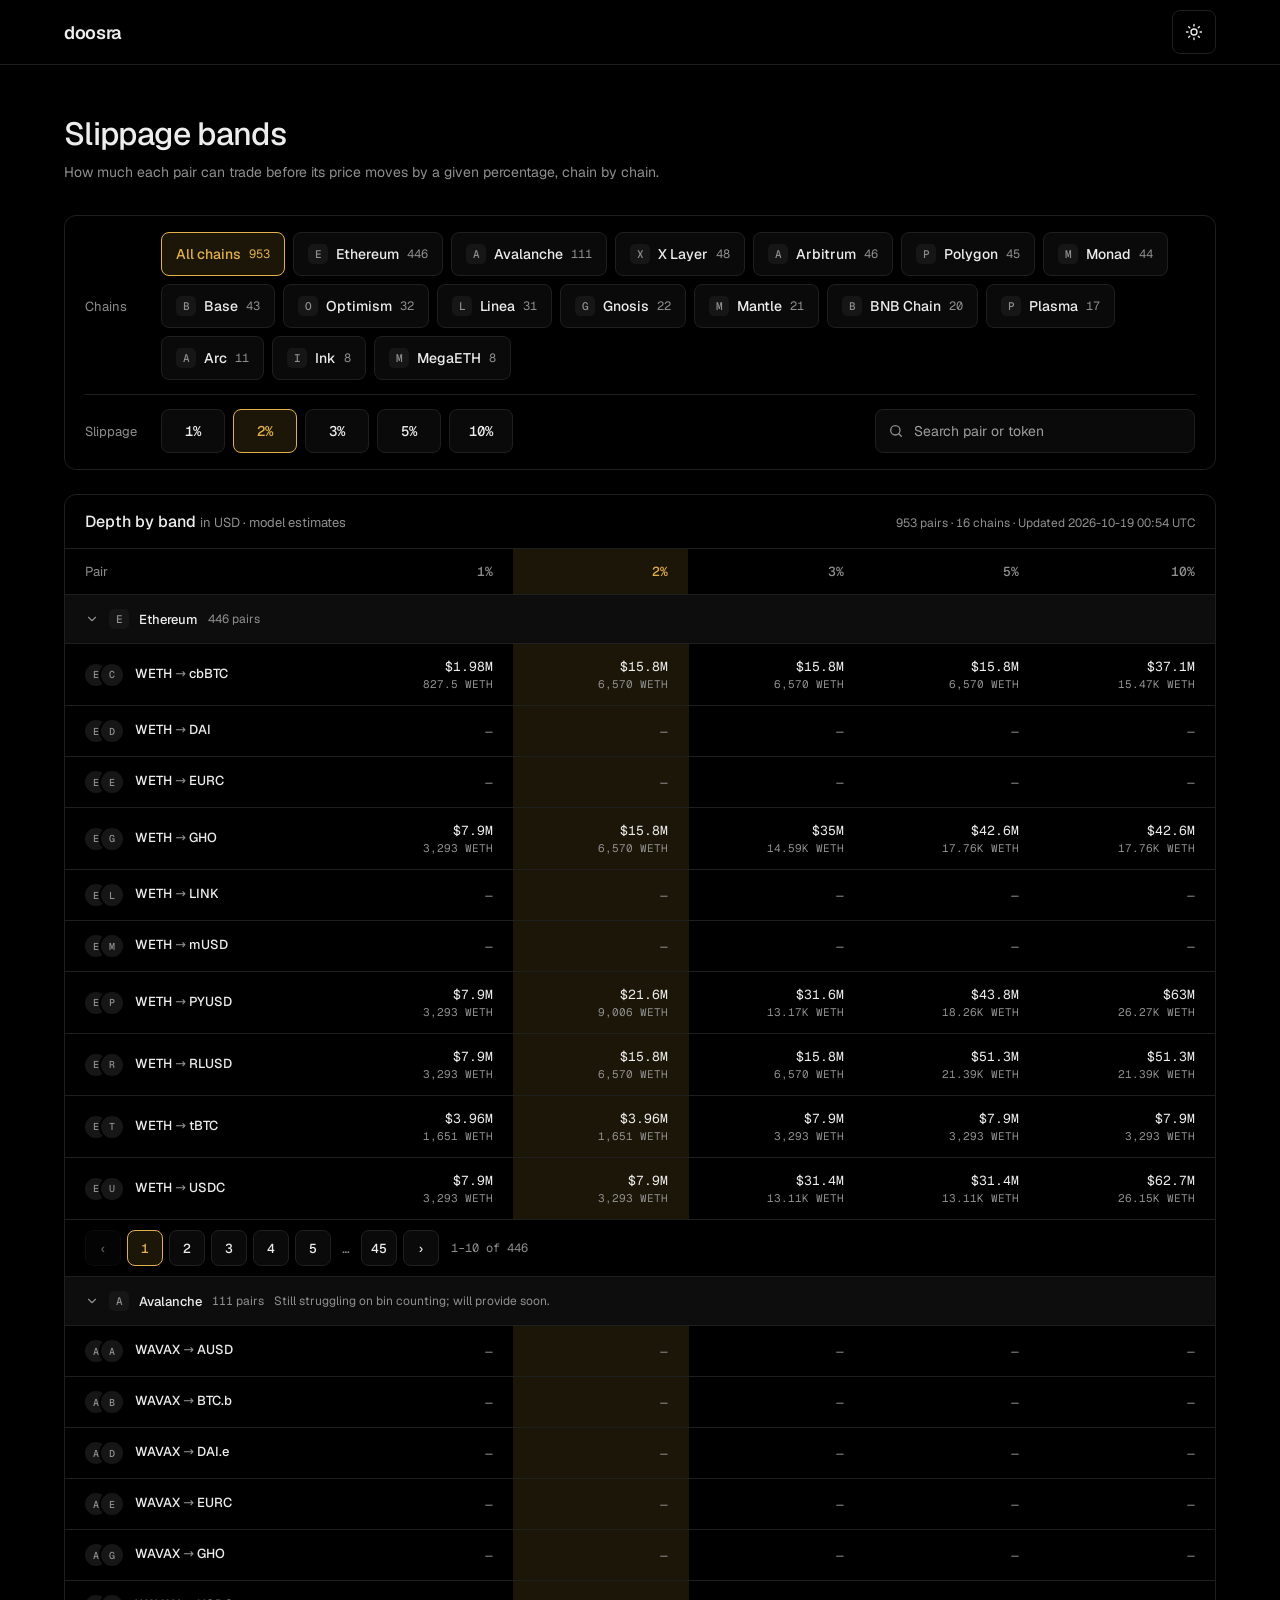
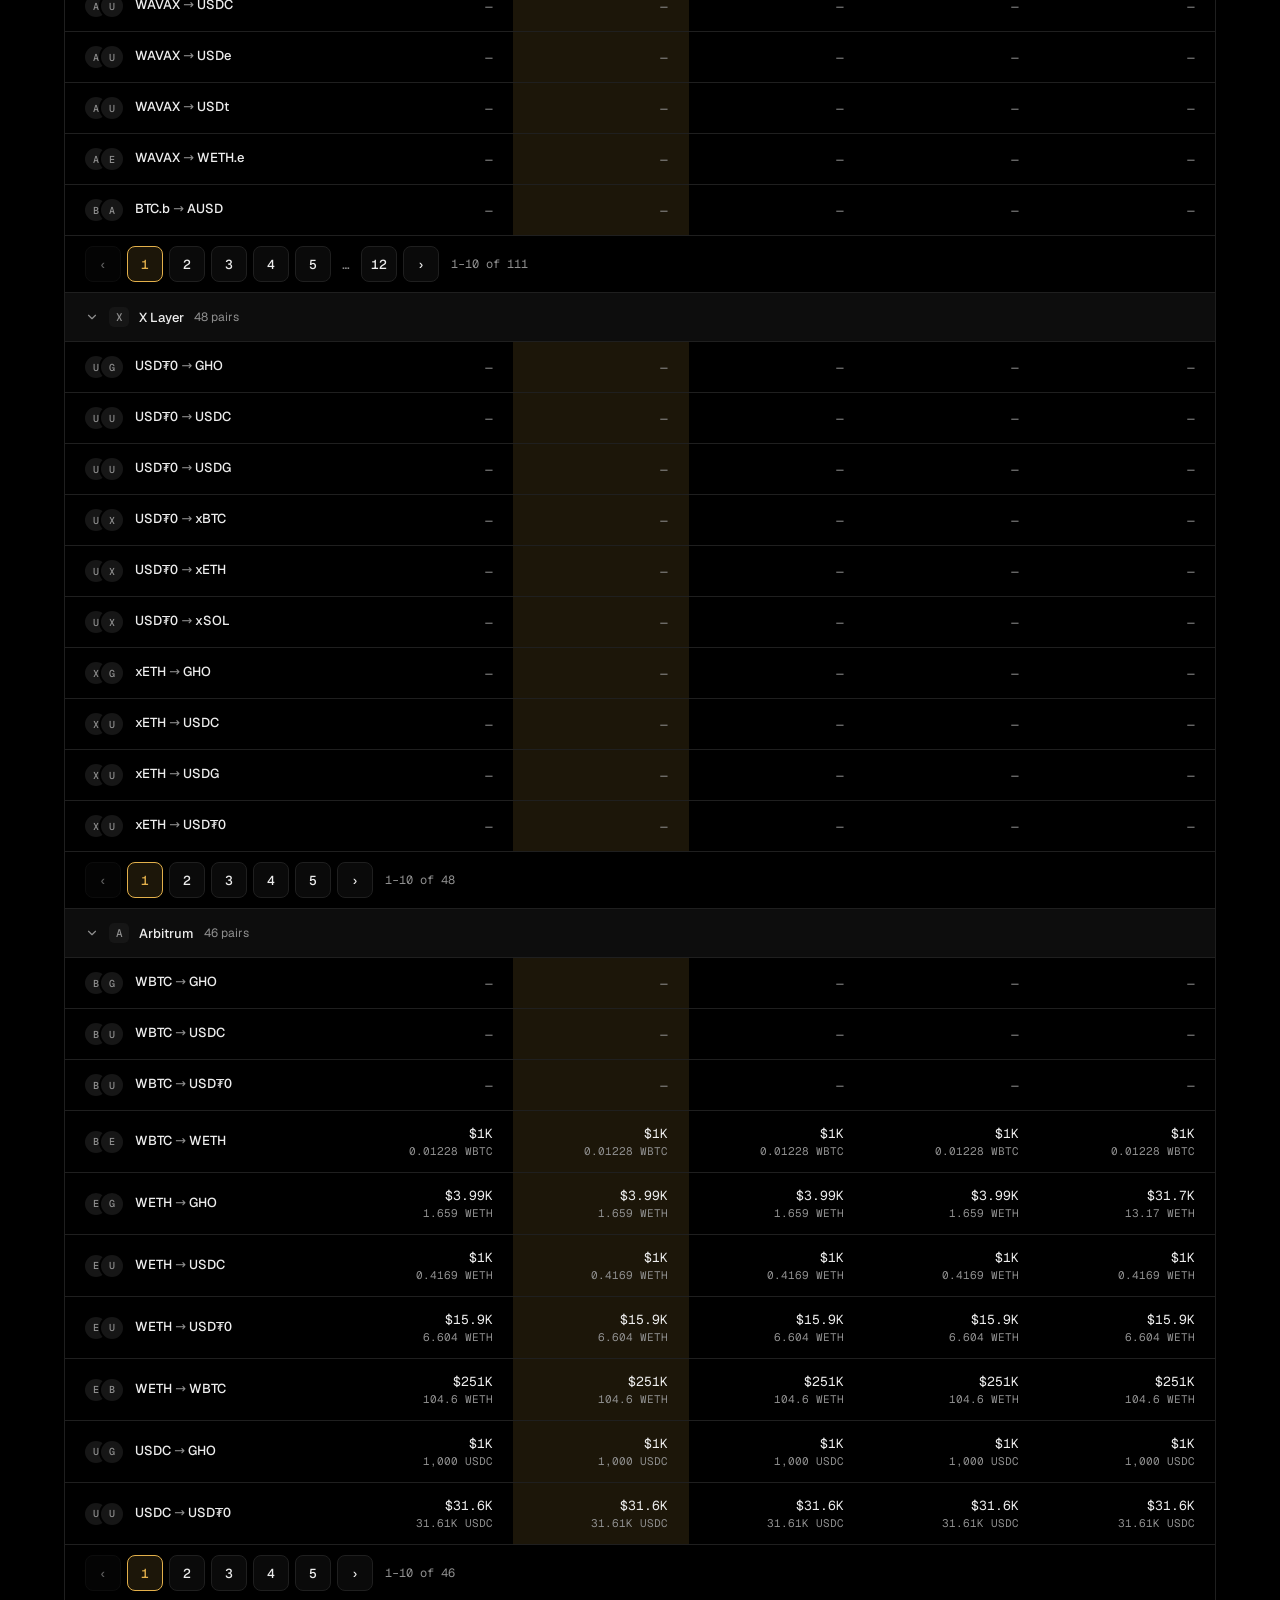
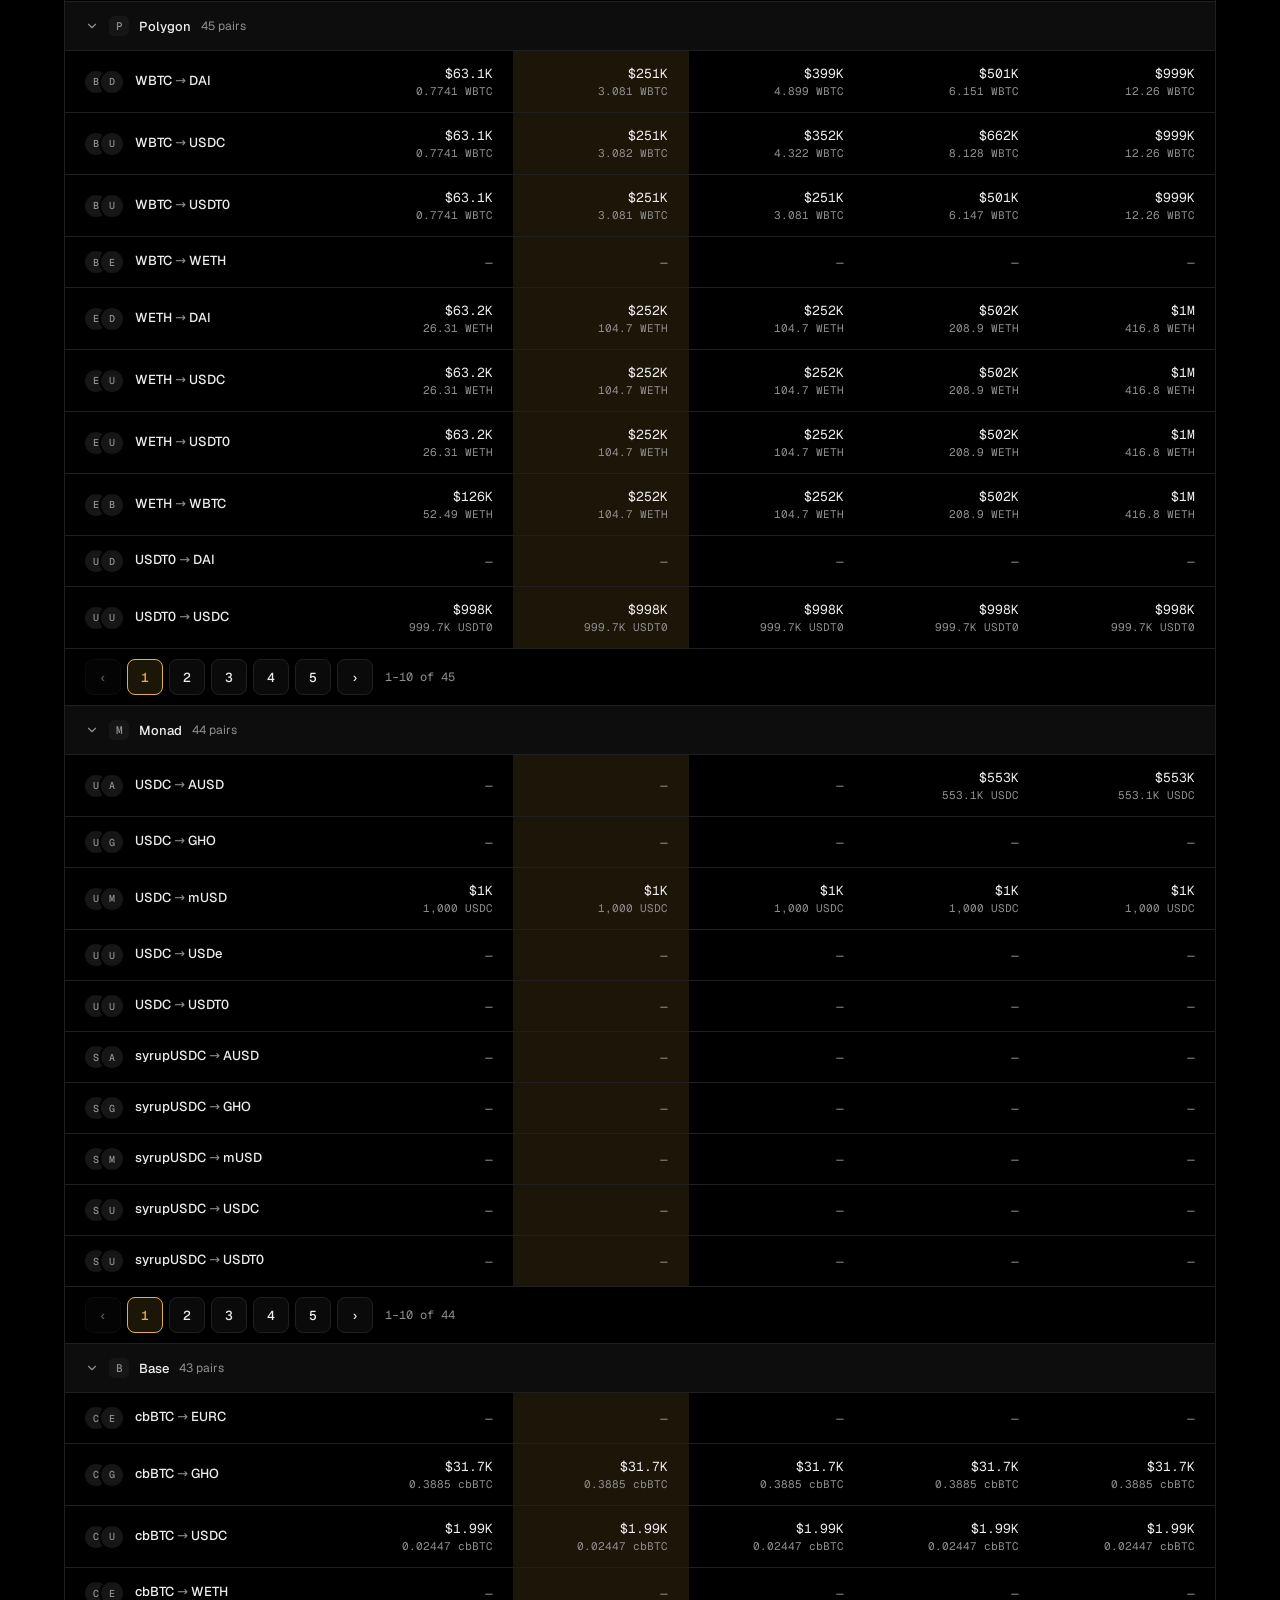
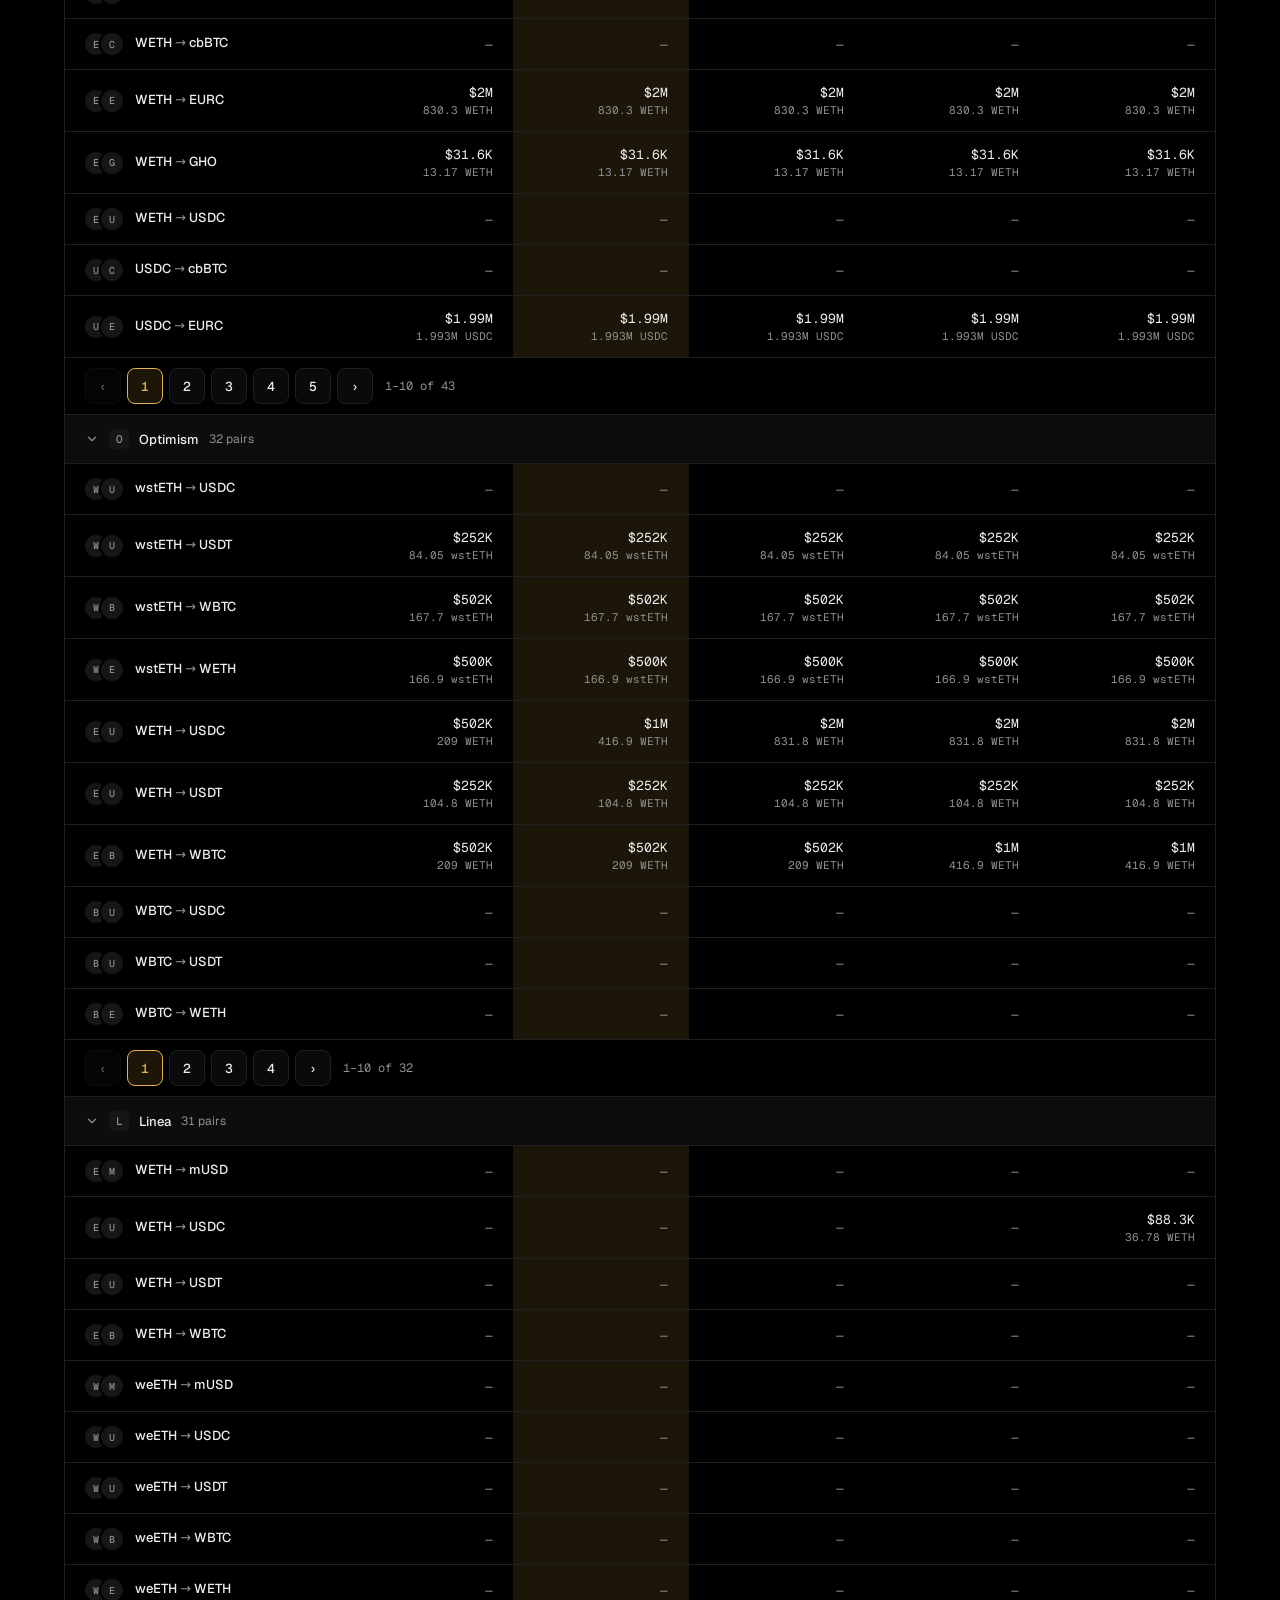
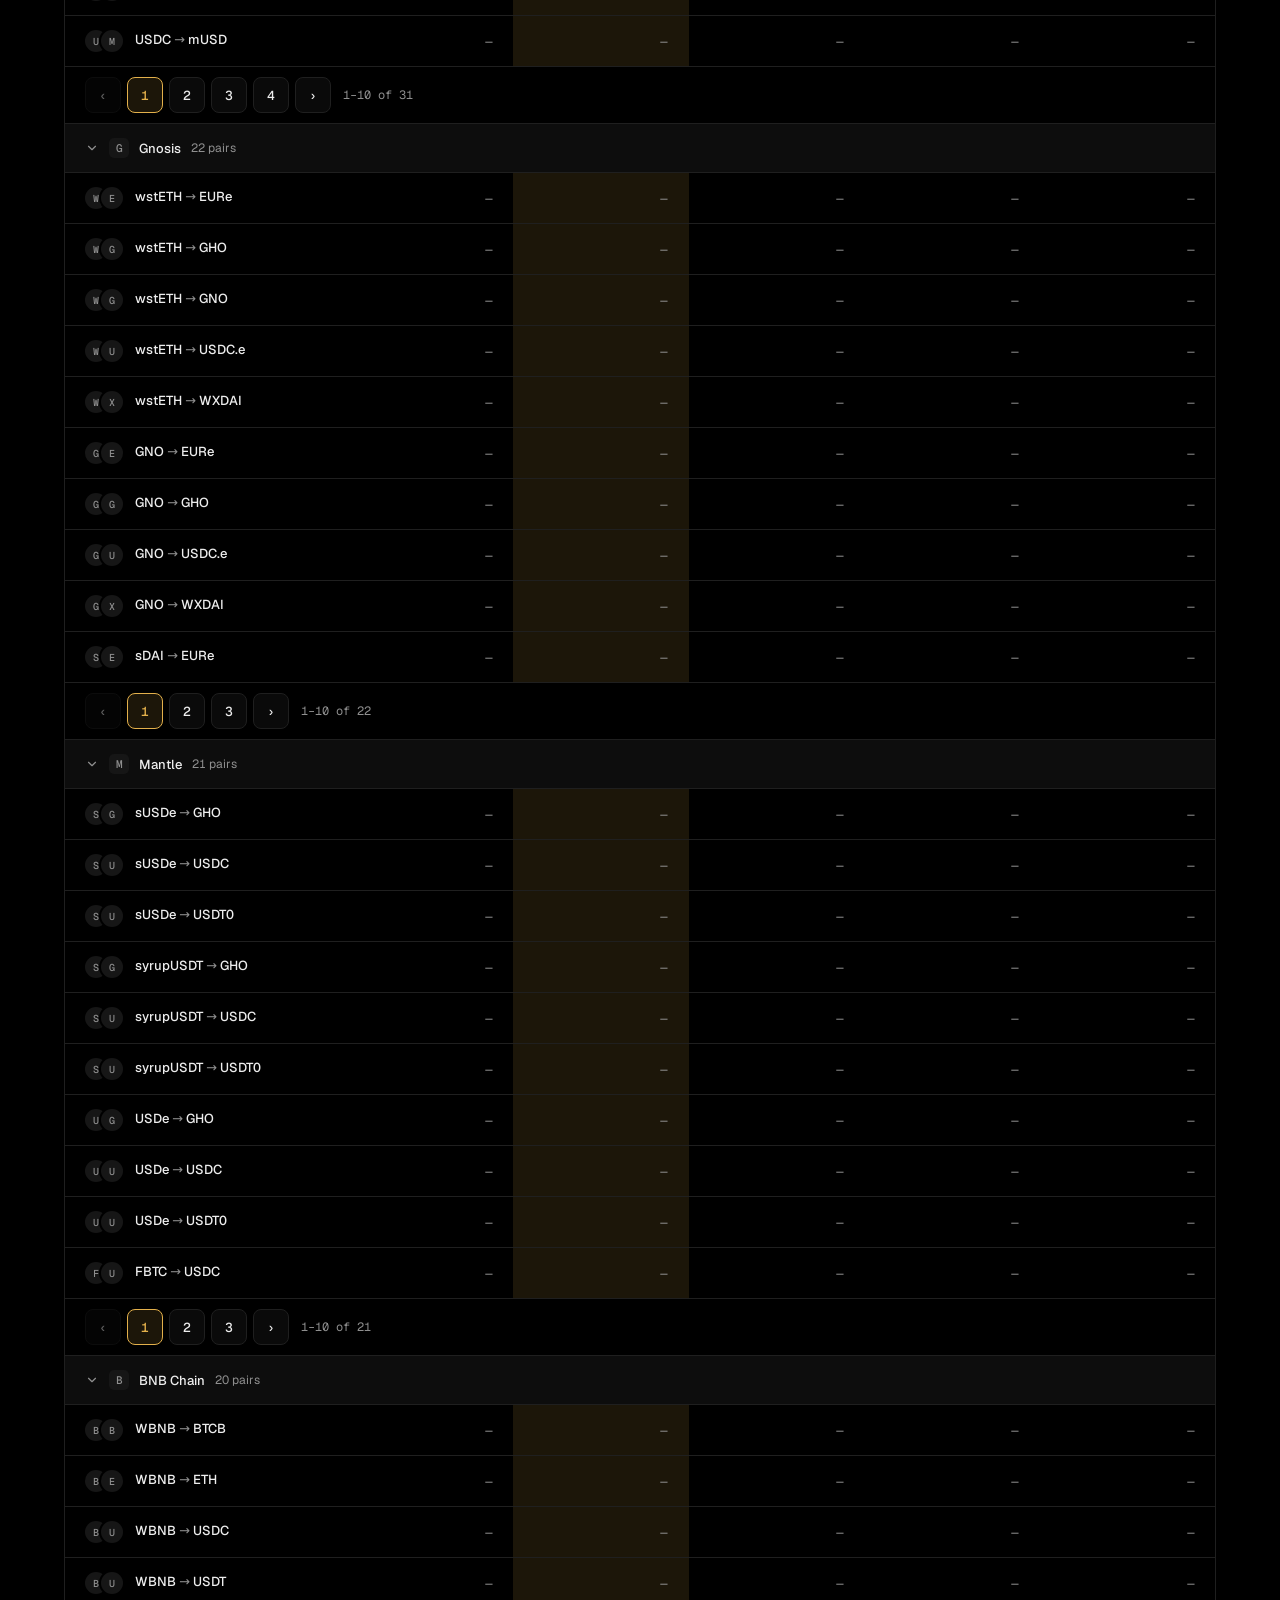
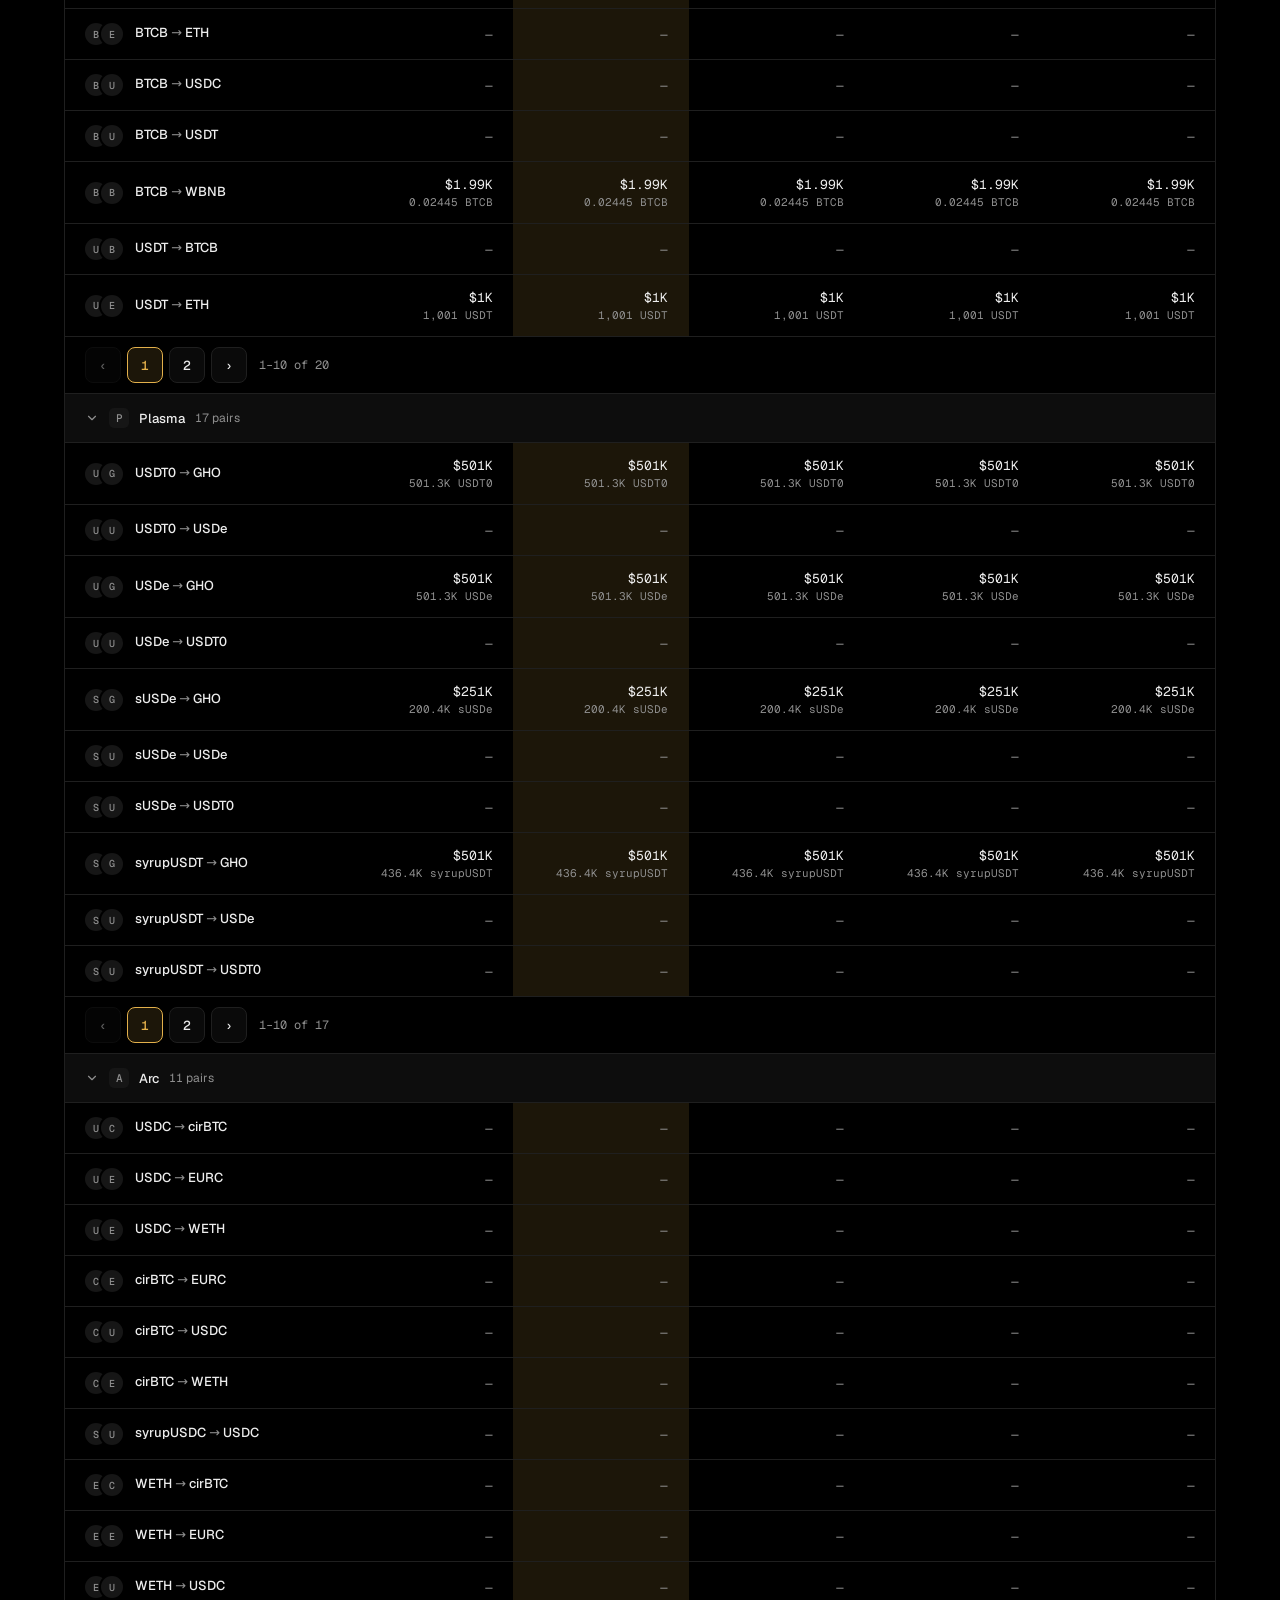
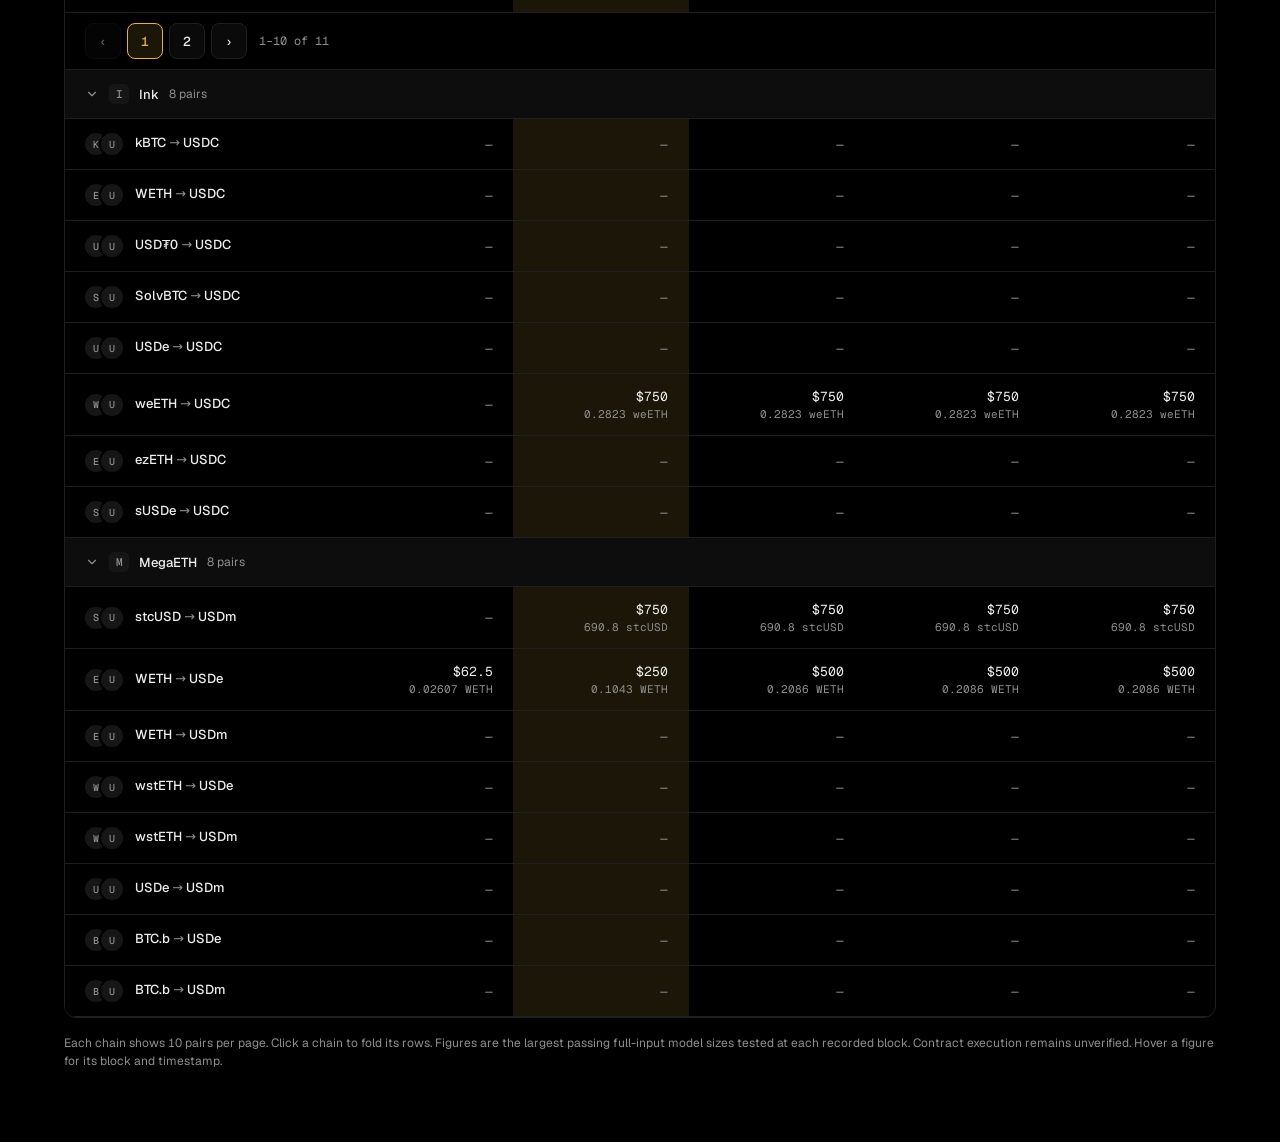
==== commit e8d43af4: "Publish corrected PYUSD GHO bands and newer-only results" ====
--- a/docs/index.html
+++ b/docs/index.html
@@ -47,11 +47,11 @@
   <section class="card" aria-labelledby="depth-title">
     <div class="cardhead">
       <h2 id="depth-title">Depth by band <span>in USD · model estimates</span></h2>
-      <div class="sum"><span id="counts">953 pairs · 16 chains</span> · Updated 2026-10-18 23:32 UTC</div>
+      <div class="sum"><span id="counts">953 pairs · 16 chains</span> · Updated 2026-10-19 00:54 UTC</div>
     </div>
     <div class="tbl" id="tbl" role="table" aria-labelledby="depth-title" data-sel="2" data-page="10" data-rn="60" data-rf="100">
       <div class="hwrap" id="hwrap" role="none"><div class="inner" role="none"><div class="r h" role="row"><div class="c p" role="columnheader">Pair</div><div class="c b1" role="columnheader">1%</div><div class="c b2" role="columnheader">2%</div><div class="c b3" role="columnheader">3%</div><div class="c b5" role="columnheader">5%</div><div class="c b10" role="columnheader">10%</div></div></div></div>
-      <div class="scroll" id="scroll" role="none"><div class="inner" role="none"><div class="hl" id="hl" aria-hidden="true" hidden></div><div class="g" role="rowgroup" data-chain="ethereum" data-name="ethereum" data-n="446"><div class="gh" role="row"><div role="rowheader"><button class="fold" type="button" aria-expanded="true" title="Recorded pool state · block 26,216,005 · 2026-10-18 00:56:47 UTC"><span><svg width="14" height="14" viewBox="0 0 24 24" fill="none" stroke="currentColor" stroke-width="2" stroke-linecap="round" stroke-linejoin="round" aria-hidden="true"><path d="M6 9l6 6 6-6"/></svg><span class="ini" aria-hidden="true">E</span>Ethereum<span class="gn">446 pairs</span></span></button></div></div><div class="rows"><div class="r" role="row" data-id="26" data-q="weth cbbtc"><div class="c p" role="rowheader"><i aria-hidden="true">E</i><i aria-hidden="true">C</i>WETH <b>→</b> cbBTC</div><div class="c b1" role="cell" title="Largest tested full-input model size inside the band; contract execution unverified · block 26,216,005 · 2026-10-18 00:56:47 UTC">$3.96M<small>1,651 WETH</small></div><div class="c b2" role="cell" title="Largest tested full-input model size inside the band; contract execution unverified · block 26,216,005 · 2026-10-18 00:56:47 UTC">$15.8M<small>6,570 WETH</small></div><div class="c b3" role="cell" title="Largest tested full-input model size inside the band; contract execution unverified · block 26,216,005 · 2026-10-18 00:56:47 UTC">$15.8M<small>6,570 WETH</small></div><div class="c b5" role="cell" title="Largest tested full-input model size inside the band; contract execution unverified · block 26,216,005 · 2026-10-18 00:56:47 UTC">$15.8M<small>6,570 WETH</small></div><div class="c b10" role="cell" title="Largest tested full-input model size inside the band; contract execution unverified · block 26,216,005 · 2026-10-18 00:56:47 UTC">$37.1M<small>15.47K WETH</small></div></div><div class="r" role="row" data-id="20" data-q="weth dai"><div class="c p" role="rowheader"><i aria-hidden="true">E</i><i aria-hidden="true">D</i>WETH <b>→</b> DAI</div><div class="c b1" role="cell" title="Largest tested full-input model size inside the band; contract execution unverified · block 26,216,005 · 2026-10-18 00:56:47 UTC">$995K<small>414.8 WETH</small></div><div class="c b2" role="cell" title="Largest tested full-input model size inside the band; contract execution unverified · block 26,216,005 · 2026-10-18 00:56:47 UTC">$1.98M<small>827.5 WETH</small></div><div class="c b3" role="cell" title="Largest tested full-input model size inside the band; contract execution unverified · block 26,216,005 · 2026-10-18 00:56:47 UTC">$31.4M<small>13.11K WETH</small></div><div class="c b5" role="cell" title="Largest tested full-input model size inside the band; contract execution unverified · block 26,216,005 · 2026-10-18 00:56:47 UTC">$31.4M<small>13.11K WETH</small></div><div class="c b10" role="cell" title="Largest tested full-input model size inside the band; contract execution unverified · block 26,216,005 · 2026-10-18 00:56:47 UTC">$31.4M<small>13.11K WETH</small></div></div><div class="r" role="row" data-id="14" data-q="weth eurc"><div class="c p" role="rowheader"><i aria-hidden="true">E</i><i aria-hidden="true">E</i>WETH <b>→</b> EURC</div><div class="c b1" role="cell" title="Largest tested full-input model size inside the band; contract execution unverified · block 26,216,005 · 2026-10-18 00:56:47 UTC">$995K<small>414.8 WETH</small></div><div class="c b2" role="cell" title="Largest tested full-input model size inside the band; contract execution unverified · block 26,216,005 · 2026-10-18 00:56:47 UTC">$995K<small>414.8 WETH</small></div><div class="c b3" role="cell" title="Largest tested full-input model size inside the band; contract execution unverified · block 26,216,005 · 2026-10-18 00:56:47 UTC">$3.96M<small>1,651 WETH</small></div><div class="c b5" role="cell" title="Largest tested full-input model size inside the band; contract execution unverified · block 26,216,005 · 2026-10-18 00:56:47 UTC">$3.96M<small>1,651 WETH</small></div><div class="c b10" role="cell" title="Largest tested full-input model size inside the band; contract execution unverified · block 26,216,005 · 2026-10-18 00:56:47 UTC">$3.96M<small>1,651 WETH</small></div></div><div class="r" role="row" data-id="16" data-q="weth gho"><div class="c p" role="rowheader"><i aria-hidden="true">E</i><i aria-hidden="true">G</i>WETH <b>→</b> GHO</div><div class="c b1" role="cell" title="Largest tested full-input model size inside the band; contract execution unverified · block 26,216,005 · 2026-10-18 00:56:47 UTC">$7.9M<small>3,293 WETH</small></div><div class="c b2" role="cell" title="Largest tested full-input model size inside the band; contract execution unverified · block 26,216,005 · 2026-10-18 00:56:47 UTC">$15.8M<small>6,570 WETH</small></div><div class="c b3" role="cell" title="Largest tested full-input model size inside the band; contract execution unverified · block 26,216,005 · 2026-10-18 00:56:47 UTC">$35M<small>14.59K WETH</small></div><div class="c b5" role="cell" title="Largest tested full-input model size inside the band; contract execution unverified · block 26,216,005 · 2026-10-18 00:56:47 UTC">$42.6M<small>17.76K WETH</small></div><div class="c b10" role="cell" title="Largest tested full-input model size inside the band; contract execution unverified · block 26,216,005 · 2026-10-18 00:56:47 UTC">$62.7M<small>26.15K WETH</small></div></div><div class="r" role="row" data-id="18" data-q="weth link"><div class="c p" role="rowheader"><i aria-hidden="true">E</i><i aria-hidden="true">L</i>WETH <b>→</b> LINK</div><div class="c b1" role="cell" title="Largest tested full-input model size inside the band; contract execution unverified · block 26,216,005 · 2026-10-18 00:56:47 UTC">$499K<small>207.9 WETH</small></div><div class="c b2" role="cell" title="Largest tested full-input model size inside the band; contract execution unverified · block 26,216,005 · 2026-10-18 00:56:47 UTC">$995K<small>414.8 WETH</small></div><div class="c b3" role="cell" title="Largest tested full-input model size inside the band; contract execution unverified · block 26,216,005 · 2026-10-18 00:56:47 UTC">$995K<small>414.8 WETH</small></div><div class="c b5" role="cell" title="Largest tested full-input model size inside the band; contract execution unverified · block 26,216,005 · 2026-10-18 00:56:47 UTC">$1.98M<small>827.5 WETH</small></div><div class="c b10" role="cell" title="Largest tested full-input model size inside the band; contract execution unverified · block 26,216,005 · 2026-10-18 00:56:47 UTC">$3.96M<small>1,651 WETH</small></div></div><div class="r" role="row" data-id="24" data-q="weth musd"><div class="c p" role="rowheader"><i aria-hidden="true">E</i><i aria-hidden="true">M</i>WETH <b>→</b> mUSD</div><div class="c b1" role="cell" title="Largest tested full-input model size inside the band; contract execution unverified · block 26,216,005 · 2026-10-18 00:56:47 UTC">$499K<small>207.9 WETH</small></div><div class="c b2" role="cell" title="Largest tested full-input model size inside the band; contract execution unverified · block 26,216,005 · 2026-10-18 00:56:47 UTC">$499K<small>207.9 WETH</small></div><div class="c b3" role="cell" title="Largest tested full-input model size inside the band; contract execution unverified · block 26,216,005 · 2026-10-18 00:56:47 UTC">$499K<small>207.9 WETH</small></div><div class="c b5" role="cell" title="Largest tested full-input model size inside the band; contract execution unverified · block 26,216,005 · 2026-10-18 00:56:47 UTC">$499K<small>207.9 WETH</small></div><div class="c b10" role="cell" title="Largest tested full-input model size inside the band; contract execution unverified · block 26,216,005 · 2026-10-18 00:56:47 UTC">$995K<small>414.8 WETH</small></div></div><div class="r" role="row" data-id="21" data-q="weth pyusd"><div class="c p" role="rowheader"><i aria-hidden="true">E</i><i aria-hidden="true">P</i>WETH <b>→</b> PYUSD</div><div class="c b1" role="cell" title="Largest tested full-input model size inside the band; contract execution unverified · block 26,216,005 · 2026-10-18 00:56:47 UTC">$7.9M<small>3,293 WETH</small></div><div class="c b2" role="cell" title="Largest tested full-input model size inside the band; contract execution unverified · block 26,216,005 · 2026-10-18 00:56:47 UTC">$21.6M<small>9,006 WETH</small></div><div class="c b3" role="cell" title="Largest tested full-input model size inside the band; contract execution unverified · block 26,216,005 · 2026-10-18 00:56:47 UTC">$31.6M<small>13.17K WETH</small></div><div class="c b5" role="cell" title="Largest tested full-input model size inside the band; contract execution unverified · block 26,216,005 · 2026-10-18 00:56:47 UTC">$43.8M<small>18.26K WETH</small></div><div class="c b10" role="cell" title="Largest tested full-input model size inside the band; contract execution unverified · block 26,216,005 · 2026-10-18 00:56:47 UTC">$63M<small>26.27K WETH</small></div></div><div class="r" role="row" data-id="22" data-q="weth rlusd"><div class="c p" role="rowheader"><i aria-hidden="true">E</i><i aria-hidden="true">R</i>WETH <b>→</b> RLUSD</div><div class="c b1" role="cell" title="Largest tested full-input model size inside the band; contract execution unverified · block 26,216,005 · 2026-10-18 00:56:47 UTC">$7.9M<small>3,293 WETH</small></div><div class="c b2" role="cell" title="Largest tested full-input model size inside the band; contract execution unverified · block 26,216,005 · 2026-10-18 00:56:47 UTC">$15.8M<small>6,570 WETH</small></div><div class="c b3" role="cell" title="Largest tested full-input model size inside the band; contract execution unverified · block 26,216,005 · 2026-10-18 00:56:47 UTC">$31.4M<small>13.11K WETH</small></div><div class="c b5" role="cell" title="Largest tested full-input model size inside the band; contract execution unverified · block 26,216,005 · 2026-10-18 00:56:47 UTC">$51.3M<small>21.39K WETH</small></div><div class="c b10" role="cell" title="Largest tested full-input model size inside the band; contract execution unverified · block 26,216,005 · 2026-10-18 00:56:47 UTC">$51.3M<small>21.39K WETH</small></div></div><div class="r" role="row" data-id="13" data-q="weth tbtc"><div class="c p" role="rowheader"><i aria-hidden="true">E</i><i aria-hidden="true">T</i>WETH <b>→</b> tBTC</div><div class="c b1" role="cell" title="Largest tested full-input model size inside the band; contract execution unverified · block 26,216,005 · 2026-10-18 00:56:47 UTC">$3.96M<small>1,651 WETH</small></div><div class="c b2" role="cell" title="Largest tested full-input model size inside the band; contract execution unverified · block 26,216,005 · 2026-10-18 00:56:47 UTC">$3.96M<small>1,651 WETH</small></div><div class="c b3" role="cell" title="Largest tested full-input model size inside the band; contract execution unverified · block 26,216,005 · 2026-10-18 00:56:47 UTC">$7.9M<small>3,293 WETH</small></div><div class="c b5" role="cell" title="Largest tested full-input model size inside the band; contract execution unverified · block 26,216,005 · 2026-10-18 00:56:47 UTC">$7.9M<small>3,293 WETH</small></div><div class="c b10" role="cell" title="Largest tested full-input model size inside the band; contract execution unverified · block 26,216,005 · 2026-10-18 00:56:47 UTC">$7.9M<small>3,293 WETH</small></div></div><div class="r" role="row" data-id="6" data-q="weth usdc"><div class="c p" role="rowheader"><i aria-hidden="true">E</i><i aria-hidden="true">U</i>WETH <b>→</b> USDC</div><div class="c b1" role="cell" title="Largest tested full-input model size inside the band; contract execution unverified · block 26,216,005 · 2026-10-18 00:56:47 UTC">$7.9M<small>3,293 WETH</small></div><div class="c b2" role="cell" title="Largest tested full-input model size inside the band; contract execution unverified · block 26,216,005 · 2026-10-18 00:56:47 UTC">$15.8M<small>6,570 WETH</small></div><div class="c b3" role="cell" title="Largest tested full-input model size inside the band; contract execution unverified · block 26,216,005 · 2026-10-18 00:56:47 UTC">$31.4M<small>13.11K WETH</small></div><div class="c b5" role="cell" title="Largest tested full-input model size inside the band; contract execution unverified · block 26,216,005 · 2026-10-18 00:56:47 UTC">$31.4M<small>13.11K WETH</small></div><div class="c b10" role="cell" title="Largest tested full-input model size inside the band; contract execution unverified · block 26,216,005 · 2026-10-18 00:56:47 UTC">$62.7M<small>26.15K WETH</small></div></div><div class="r" role="row" data-id="17" data-q="weth usde" hidden><div class="c p" role="rowheader"><i aria-hidden="true">E</i><i aria-hidden="true">U</i>WETH <b>→</b> USDe</div><div class="c b1" role="cell" title="Largest tested full-input model size inside the band; contract execution unverified · block 26,216,005 · 2026-10-18 00:56:47 UTC">$3.96M<small>1,651 WETH</small></div><div class="c b2" role="cell" title="Largest tested full-input model size inside the band; contract execution unverified · block 26,216,005 · 2026-10-18 00:56:47 UTC">$6.3M<small>2,627 WETH</small></div><div class="c b3" role="cell" title="Largest tested full-input model size inside the band; contract execution unverified · block 26,216,005 · 2026-10-18 00:56:47 UTC">$6.3M<small>2,627 WETH</small></div><div class="c b5" role="cell" title="Largest tested full-input model size inside the band; contract execution unverified · block 26,216,005 · 2026-10-18 00:56:47 UTC">$6.3M<small>2,627 WETH</small></div><div class="c b10" role="cell" title="Largest tested full-input model size inside the band; contract execution unverified · block 26,216,005 · 2026-10-18 00:56:47 UTC">$6.3M<small>2,627 WETH</small></div></div><div class="r" role="row" data-id="29" data-q="weth usdg" hidden><div class="c p" role="rowheader"><i aria-hidden="true">E</i><i aria-hidden="true">U</i>WETH <b>→</b> USDG</div><div class="c b1" role="cell" title="Largest tested full-input model size inside the band; contract execution unverified · block 26,216,005 · 2026-10-18 00:56:47 UTC">$7.9M<small>3,293 WETH</small></div><div class="c b2" role="cell" title="Largest tested full-input model size inside the band; contract execution unverified · block 26,216,005 · 2026-10-18 00:56:47 UTC">$7.9M<small>3,293 WETH</small></div><div class="c b3" role="cell" title="Largest tested full-input model size inside the band; contract execution unverified · block 26,216,005 · 2026-10-18 00:56:47 UTC">$7.9M<small>3,293 WETH</small></div><div class="c b5" role="cell" title="Largest tested full-input model size inside the band; contract execution unverified · block 26,216,005 · 2026-10-18 00:56:47 UTC">$7.9M<small>3,293 WETH</small></div><div class="c b10" role="cell" title="Largest tested full-input model size inside the band; contract execution unverified · block 26,216,005 · 2026-10-18 00:56:47 UTC">$7.9M<small>3,293 WETH</small></div></div><div class="r" role="row" data-id="28" data-q="weth usds" hidden><div class="c p" role="rowheader"><i aria-hidden="true">E</i><i aria-hidden="true">U</i>WETH <b>→</b> USDS</div><div class="c b1" role="cell" title="Largest tested full-input model size inside the band; contract execution unverified · block 26,216,005 · 2026-10-18 00:56:47 UTC">$7.9M<small>3,293 WETH</small></div><div class="c b2" role="cell" title="Largest tested full-input model size inside the band; contract execution unverified · block 26,216,005 · 2026-10-18 00:56:47 UTC">$15.8M<small>6,570 WETH</small></div><div class="c b3" role="cell" title="Largest tested full-input model size inside the band; contract execution unverified · block 26,216,005 · 2026-10-18 00:56:47 UTC">$31.4M<small>13.11K WETH</small></div><div class="c b5" role="cell" title="Largest tested full-input model size inside the band; contract execution unverified · block 26,216,005 · 2026-10-18 00:56:47 UTC">$31.4M<small>13.11K WETH</small></div><div class="c b10" role="cell" title="Largest tested full-input model size inside the band; contract execution unverified · block 26,216,005 · 2026-10-18 00:56:47 UTC">$62.7M<small>26.15K WETH</small></div></div><div class="r" role="row" data-id="27" data-q="weth usdt" hidden><div class="c p" role="rowheader"><i aria-hidden="true">E</i><i aria-hidden="true">U</i>WETH <b>→</b> USDT</div><div class="c b1" role="cell" title="Largest tested full-input model size inside the band; contract execution unverified · block 26,216,005 · 2026-10-18 00:56:47 UTC">$3.96M<small>1,651 WETH</small></div><div class="c b2" role="cell" title="Largest tested full-input model size inside the band; contract execution unverified · block 26,216,005 · 2026-10-18 00:56:47 UTC">$7.9M<small>3,293 WETH</small></div><div class="c b3" role="cell" title="Largest tested full-input model size inside the band; contract execution unverified · block 26,216,005 · 2026-10-18 00:56:47 UTC">$7.9M<small>3,293 WETH</small></div><div class="c b5" role="cell" title="Largest tested full-input model size inside the band; contract execution unverified · block 26,216,005 · 2026-10-18 00:56:47 UTC">$15.8M<small>6,570 WETH</small></div><div class="c b10" role="cell" title="Largest tested full-input model size inside the band; contract execution unverified · block 26,216,005 · 2026-10-18 00:56:47 UTC">$31.4M<small>13.11K WETH</small></div></div><div class="r" role="row" data-id="25" data-q="weth usdtb" hidden><div class="c p" role="rowheader"><i aria-hidden="true">E</i><i aria-hidden="true">U</i>WETH <b>→</b> USDtb</div><div class="c b1" role="cell" title="Largest tested full-input model size inside the band; contract execution unverified · block 26,216,005 · 2026-10-18 00:56:47 UTC">$3.96M<small>1,651 WETH</small></div><div class="c b2" role="cell" title="Largest tested full-input model size inside the band; contract execution unverified · block 26,216,005 · 2026-10-18 00:56:47 UTC">$7.9M<small>3,293 WETH</small></div><div class="c b3" role="cell" title="Largest tested full-input model size inside the band; contract execution unverified · block 26,216,005 · 2026-10-18 00:56:47 UTC">$7.9M<small>3,293 WETH</small></div><div class="c b5" role="cell" title="Largest tested full-input model size inside the band; contract execution unverified · block 26,216,005 · 2026-10-18 00:56:47 UTC">$7.9M<small>3,293 WETH</small></div><div class="c b10" role="cell" title="Largest tested full-input model size inside the band; contract execution unverified · block 26,216,005 · 2026-10-18 00:56:47 UTC">$7.9M<small>3,293 WETH</small></div></div><div class="r" role="row" data-id="15" data-q="weth wbtc" hidden><div class="c p" role="rowheader"><i aria-hidden="true">E</i><i aria-hidden="true">B</i>WETH <b>→</b> WBTC</div><div class="c b1" role="cell" title="Largest tested full-input model size inside the band; contract execution unverified · block 26,216,005 · 2026-10-18 00:56:47 UTC">$3.96M<small>1,651 WETH</small></div><div class="c b2" role="cell" title="Largest tested full-input model size inside the band; contract execution unverified · block 26,216,005 · 2026-10-18 00:56:47 UTC">$15.8M<small>6,570 WETH</small></div><div class="c b3" role="cell" title="Largest tested full-input model size inside the band; contract execution unverified · block 26,216,005 · 2026-10-18 00:56:47 UTC">$15.8M<small>6,570 WETH</small></div><div class="c b5" role="cell" title="Largest tested full-input model size inside the band; contract execution unverified · block 26,216,005 · 2026-10-18 00:56:47 UTC">$15.8M<small>6,570 WETH</small></div><div class="c b10" role="cell" title="Largest tested full-input model size inside the band; contract execution unverified · block 26,216,005 · 2026-10-18 00:56:47 UTC">$62.7M<small>26.15K WETH</small></div></div><div class="r" role="row" data-id="44" data-q="weeth cbbtc" hidden><div class="c p" role="rowheader"><i aria-hidden="true">W</i><i aria-hidden="true">C</i>weETH <b>→</b> cbBTC</div><div class="c b1" role="cell" title="Largest tested full-input model size inside the band; contract execution unverified · block 26,216,005 · 2026-10-18 00:56:47 UTC">$3.96M<small>1,493 weETH</small></div><div class="c b2" role="cell" title="Largest tested full-input model size inside the band; contract execution unverified · block 26,216,005 · 2026-10-18 00:56:47 UTC">$7.9M<small>2,978 weETH</small></div><div class="c b3" role="cell" title="Largest tested full-input model size inside the band; contract execution unverified · block 26,216,005 · 2026-10-18 00:56:47 UTC">$15.8M<small>5,941 weETH</small></div><div class="c b5" role="cell" title="Largest tested full-input model size inside the band; contract execution unverified · block 26,216,005 · 2026-10-18 00:56:47 UTC">$15.8M<small>5,941 weETH</small></div><div class="c b10" role="cell" title="Largest tested full-input model size inside the band; contract execution unverified · block 26,216,005 · 2026-10-18 00:56:47 UTC">$31.4M<small>11.85K weETH</small></div></div><div class="r" role="row" data-id="37" data-q="weeth dai" hidden><div class="c p" role="rowheader"><i aria-hidden="true">W</i><i aria-hidden="true">D</i>weETH <b>→</b> DAI</div><div class="c b1" role="cell" title="Largest tested full-input model size inside the band; contract execution unverified · block 26,216,005 · 2026-10-18 00:56:47 UTC">$7.9M<small>2,978 weETH</small></div><div class="c b2" role="cell" title="Largest tested full-input model size inside the band; contract execution unverified · block 26,216,005 · 2026-10-18 00:56:47 UTC">$15.8M<small>5,941 weETH</small></div><div class="c b3" role="cell" title="Largest tested full-input model size inside the band; contract execution unverified · block 26,216,005 · 2026-10-18 00:56:47 UTC">$15.8M<small>5,941 weETH</small></div><div class="c b5" role="cell" title="Largest tested full-input model size inside the band; contract execution unverified · block 26,216,005 · 2026-10-18 00:56:47 UTC">$31.4M<small>11.85K weETH</small></div><div class="c b10" role="cell" title="Largest tested full-input model size inside the band; contract execution unverified · block 26,216,005 · 2026-10-18 00:56:47 UTC">$31.4M<small>11.85K weETH</small></div></div><div class="r" role="row" data-id="31" data-q="weeth eurc" hidden><div class="c p" role="rowheader"><i aria-hidden="true">W</i><i aria-hidden="true">E</i>weETH <b>→</b> EURC</div><div class="c b1" role="cell" title="Largest tested full-input model size inside the band; contract execution unverified · block 26,216,005 · 2026-10-18 00:56:47 UTC">$995K<small>375 weETH</small></div><div class="c b2" role="cell" title="Largest tested full-input model size inside the band; contract execution unverified · block 26,216,005 · 2026-10-18 00:56:47 UTC">$1.98M<small>748.2 weETH</small></div><div class="c b3" role="cell" title="Largest tested full-input model size inside the band; contract execution unverified · block 26,216,005 · 2026-10-18 00:56:47 UTC">$3.96M<small>1,493 weETH</small></div><div class="c b5" role="cell" title="Largest tested full-input model size inside the band; contract execution unverified · block 26,216,005 · 2026-10-18 00:56:47 UTC">$3.96M<small>1,493 weETH</small></div><div class="c b10" role="cell" title="Largest tested full-input model size inside the band; contract execution unverified · block 26,216,005 · 2026-10-18 00:56:47 UTC">$3.96M<small>1,493 weETH</small></div></div><div class="r" role="row" data-id="33" data-q="weeth gho" hidden><div class="c p" role="rowheader"><i aria-hidden="true">W</i><i aria-hidden="true">G</i>weETH <b>→</b> GHO</div><div class="c b1" role="cell" title="Largest tested full-input model size inside the band; contract execution unverified · block 26,216,005 · 2026-10-18 00:56:47 UTC">$7.9M<small>2,978 weETH</small></div><div class="c b2" role="cell" title="Largest tested full-input model size inside the band; contract execution unverified · block 26,216,005 · 2026-10-18 00:56:47 UTC">$7.9M<small>2,978 weETH</small></div><div class="c b3" role="cell" title="Largest tested full-input model size inside the band; contract execution unverified · block 26,216,005 · 2026-10-18 00:56:47 UTC">$7.9M<small>2,978 weETH</small></div><div class="c b5" role="cell" title="Largest tested full-input model size inside the band; contract execution unverified · block 26,216,005 · 2026-10-18 00:56:47 UTC">$7.9M<small>2,978 weETH</small></div><div class="c b10" role="cell" title="Largest tested full-input model size inside the band; contract execution unverified · block 26,216,005 · 2026-10-18 00:56:47 UTC">$7.9M<small>2,978 weETH</small></div></div><div class="r" role="row" data-id="35" data-q="weeth link" hidden><div class="c p" role="rowheader"><i aria-hidden="true">W</i><i aria-hidden="true">L</i>weETH <b>→</b> LINK</div><div class="c b1" role="cell" title="Largest tested full-input model size inside the band; contract execution unverified · block 26,216,005 · 2026-10-18 00:56:47 UTC">$499K<small>188 weETH</small></div><div class="c b2" role="cell" title="Largest tested full-input model size inside the band; contract execution unverified · block 26,216,005 · 2026-10-18 00:56:47 UTC">$995K<small>375 weETH</small></div><div class="c b3" role="cell" title="Largest tested full-input model size inside the band; contract execution unverified · block 26,216,005 · 2026-10-18 00:56:47 UTC">$995K<small>375 weETH</small></div><div class="c b5" role="cell" title="Largest tested full-input model size inside the band; contract execution unverified · block 26,216,005 · 2026-10-18 00:56:47 UTC">$1.98M<small>748.2 weETH</small></div><div class="c b10" role="cell" title="Largest tested full-input model size inside the band; contract execution unverified · block 26,216,005 · 2026-10-18 00:56:47 UTC">$3.96M<small>1,493 weETH</small></div></div><div class="r" role="row" data-id="41" data-q="weeth musd" hidden><div class="c p" role="rowheader"><i aria-hidden="true">W</i><i aria-hidden="true">M</i>weETH <b>→</b> mUSD</div><div class="c b1" role="cell" title="Largest tested full-input model size inside the band; contract execution unverified · block 26,216,005 · 2026-10-18 00:56:47 UTC">$499K<small>188 weETH</small></div><div class="c b2" role="cell" title="Largest tested full-input model size inside the band; contract execution unverified · block 26,216,005 · 2026-10-18 00:56:47 UTC">$499K<small>188 weETH</small></div><div class="c b3" role="cell" title="Largest tested full-input model size inside the band; contract execution unverified · block 26,216,005 · 2026-10-18 00:56:47 UTC">$499K<small>188 weETH</small></div><div class="c b5" role="cell" title="Largest tested full-input model size inside the band; contract execution unverified · block 26,216,005 · 2026-10-18 00:56:47 UTC">$499K<small>188 weETH</small></div><div class="c b10" role="cell" title="Largest tested full-input model size inside the band; contract execution unverified · block 26,216,005 · 2026-10-18 00:56:47 UTC">$995K<small>375 weETH</small></div></div><div class="r" role="row" data-id="38" data-q="weeth pyusd" hidden><div class="c p" role="rowheader"><i aria-hidden="true">W</i><i aria-hidden="true">P</i>weETH <b>→</b> PYUSD</div><div class="c b1" role="cell" title="Largest tested full-input model size inside the band; contract execution unverified · block 26,216,005 · 2026-10-18 00:56:47 UTC">$7.9M<small>2,978 weETH</small></div><div class="c b2" role="cell" title="Largest tested full-input model size inside the band; contract execution unverified · block 26,216,005 · 2026-10-18 00:56:47 UTC">$15.8M<small>5,941 weETH</small></div><div class="c b3" role="cell" title="Largest tested full-input model size inside the band; contract execution unverified · block 26,216,005 · 2026-10-18 00:56:47 UTC">$15.8M<small>5,941 weETH</small></div><div class="c b5" role="cell" title="Largest tested full-input model size inside the band; contract execution unverified · block 26,216,005 · 2026-10-18 00:56:47 UTC">$31.4M<small>11.85K weETH</small></div><div class="c b10" role="cell" title="Largest tested full-input model size inside the band; contract execution unverified · block 26,216,005 · 2026-10-18 00:56:47 UTC">$31.4M<small>11.85K weETH</small></div></div><div class="r" role="row" data-id="39" data-q="weeth rlusd" hidden><div class="c p" role="rowheader"><i aria-hidden="true">W</i><i aria-hidden="true">R</i>weETH <b>→</b> RLUSD</div><div class="c b1" role="cell" title="Largest tested full-input model size inside the band; contract execution unverified · block 26,216,005 · 2026-10-18 00:56:47 UTC">$1.98M<small>748.2 weETH</small></div><div class="c b2" role="cell" title="Largest tested full-input model size inside the band; contract execution unverified · block 26,216,005 · 2026-10-18 00:56:47 UTC">$3.96M<small>1,493 weETH</small></div><div class="c b3" role="cell" title="Largest tested full-input model size inside the band; contract execution unverified · block 26,216,005 · 2026-10-18 00:56:47 UTC">$7.9M<small>2,978 weETH</small></div><div class="c b5" role="cell" title="Largest tested full-input model size inside the band; contract execution unverified · block 26,216,005 · 2026-10-18 00:56:47 UTC">$15.8M<small>5,941 weETH</small></div><div class="c b10" role="cell" title="Largest tested full-input model size inside the band; contract execution unverified · block 26,216,005 · 2026-10-18 00:56:47 UTC">$15.8M<small>5,941 weETH</small></div></div><div class="r" role="row" data-id="30" data-q="weeth tbtc" hidden><div class="c p" role="rowheader"><i aria-hidden="true">W</i><i aria-hidden="true">T</i>weETH <b>→</b> tBTC</div><div class="c b1" role="cell" title="Largest tested full-input model size inside the band; contract execution unverified · block 26,216,005 · 2026-10-18 00:56:47 UTC">$3.96M<small>1,493 weETH</small></div><div class="c b2" role="cell" title="Largest tested full-input model size inside the band; contract execution unverified · block 26,216,005 · 2026-10-18 00:56:47 UTC">$3.96M<small>1,493 weETH</small></div><div class="c b3" role="cell" title="Largest tested full-input model size inside the band; contract execution unverified · block 26,216,005 · 2026-10-18 00:56:47 UTC">$7.9M<small>2,978 weETH</small></div><div class="c b5" role="cell" title="Largest tested full-input model size inside the band; contract execution unverified · block 26,216,005 · 2026-10-18 00:56:47 UTC">$7.9M<small>2,978 weETH</small></div><div class="c b10" role="cell" title="Largest tested full-input model size inside the band; contract execution unverified · block 26,216,005 · 2026-10-18 00:56:47 UTC">$7.9M<small>2,978 weETH</small></div></div><div class="r" role="row" data-id="40" data-q="weeth usdc" hidden><div class="c p" role="rowheader"><i aria-hidden="true">W</i><i aria-hidden="true">U</i>weETH <b>→</b> USDC</div><div class="c b1" role="cell" title="Largest tested full-input model size inside the band; contract execution unverified · block 26,216,005 · 2026-10-18 00:56:47 UTC">$7.9M<small>2,978 weETH</small></div><div class="c b2" role="cell" title="Largest tested full-input model size inside the band; contract execution unverified · block 26,216,005 · 2026-10-18 00:56:47 UTC">$15.8M<small>5,941 weETH</small></div><div class="c b3" role="cell" title="Largest tested full-input model size inside the band; contract execution unverified · block 26,216,005 · 2026-10-18 00:56:47 UTC">$31.4M<small>11.85K weETH</small></div><div class="c b5" role="cell" title="Largest tested full-input model size inside the band; contract execution unverified · block 26,216,005 · 2026-10-18 00:56:47 UTC">$31.4M<small>11.85K weETH</small></div><div class="c b10" role="cell" title="Largest tested full-input model size inside the band; contract execution unverified · block 26,216,005 · 2026-10-18 00:56:47 UTC">$31.4M<small>11.85K weETH</small></div></div><div class="r" role="row" data-id="34" data-q="weeth usde" hidden><div class="c p" role="rowheader"><i aria-hidden="true">W</i><i aria-hidden="true">U</i>weETH <b>→</b> USDe</div><div class="c b1" role="cell" title="Largest tested full-input model size inside the band; contract execution unverified · block 26,216,005 · 2026-10-18 00:56:47 UTC">$1.98M<small>748.2 weETH</small></div><div class="c b2" role="cell" title="Largest tested full-input model size inside the band; contract execution unverified · block 26,216,005 · 2026-10-18 00:56:47 UTC">$1.98M<small>748.2 weETH</small></div><div class="c b3" role="cell" title="Largest tested full-input model size inside the band; contract execution unverified · block 26,216,005 · 2026-10-18 00:56:47 UTC">$1.98M<small>748.2 weETH</small></div><div class="c b5" role="cell" title="Largest tested full-input model size inside the band; contract execution unverified · block 26,216,005 · 2026-10-18 00:56:47 UTC">$1.98M<small>748.2 weETH</small></div><div class="c b10" role="cell" title="Largest tested full-input model size inside the band; contract execution unverified · block 26,216,005 · 2026-10-18 00:56:47 UTC">$1.98M<small>748.2 weETH</small></div></div><div class="r" role="row" data-id="47" data-q="weeth usdg" hidden><div class="c p" role="rowheader"><i aria-hidden="true">W</i><i aria-hidden="true">U</i>weETH <b>→</b> USDG</div><div class="c b1" role="cell" title="Largest tested full-input model size inside the band; contract execution unverified · block 26,216,005 · 2026-10-18 00:56:47 UTC">$7.9M<small>2,978 weETH</small></div><div class="c b2" role="cell" title="Largest tested full-input model size inside the band; contract execution unverified · block 26,216,005 · 2026-10-18 00:56:47 UTC">$7.9M<small>2,978 weETH</small></div><div class="c b3" role="cell" title="Largest tested full-input model size inside the band; contract execution unverified · block 26,216,005 · 2026-10-18 00:56:47 UTC">$7.9M<small>2,978 weETH</small></div><div class="c b5" role="cell" title="Largest tested full-input model size inside the band; contract execution unverified · block 26,216,005 · 2026-10-18 00:56:47 UTC">$7.9M<small>2,978 weETH</small></div><div class="c b10" role="cell" title="Largest tested full-input model size inside the band; contract execution unverified · block 26,216,005 · 2026-10-18 00:56:47 UTC">$7.9M<small>2,978 weETH</small></div></div><div class="r" role="row" data-id="46" data-q="weeth usds" hidden><div class="c p" role="rowheader"><i aria-hidden="true">W</i><i aria-hidden="true">U</i>weETH <b>→</b> USDS</div><div class="c b1" role="cell" title="Largest tested full-input model size inside the band; contract execution unverified · block 26,216,005 · 2026-10-18 00:56:47 UTC">$1.98M<small>748.2 weETH</small></div><div class="c b2" role="cell" title="Largest tested full-input model size inside the band; contract execution unverified · block 26,216,005 · 2026-10-18 00:56:47 UTC">$7.9M<small>2,978 weETH</small></div><div class="c b3" role="cell" title="Largest tested full-input model size inside the band; contract execution unverified · block 26,216,005 · 2026-10-18 00:56:47 UTC">$7.9M<small>2,978 weETH</small></div><div class="c b5" role="cell" title="Largest tested full-input model size inside the band; contract execution unverified · block 26,216,005 · 2026-10-18 00:56:47 UTC">$15.8M<small>5,941 weETH</small></div><div class="c b10" role="cell" title="Largest tested full-input model size inside the band; contract execution unverified · block 26,216,005 · 2026-10-18 00:56:47 UTC">$15.8M<small>5,941 weETH</small></div></div><div class="r" role="row" data-id="45" data-q="weeth usdt" hidden><div class="c p" role="rowheader"><i aria-hidden="true">W</i><i aria-hidden="true">U</i>weETH <b>→</b> USDT</div><div class="c b1" role="cell" title="Largest tested full-input model size inside the band; contract execution unverified · block 26,216,005 · 2026-10-18 00:56:47 UTC">$7.9M<small>2,978 weETH</small></div><div class="c b2" role="cell" title="Largest tested full-input model size inside the band; contract execution unverified · block 26,216,005 · 2026-10-18 00:56:47 UTC">$15.8M<small>5,941 weETH</small></div><div class="c b3" role="cell" title="Largest tested full-input model size inside the band; contract execution unverified · block 26,216,005 · 2026-10-18 00:56:47 UTC">$31.4M<small>11.85K weETH</small></div><div class="c b5" role="cell" title="Largest tested full-input model size inside the band; contract execution unverified · block 26,216,005 · 2026-10-18 00:56:47 UTC">$31.4M<small>11.85K weETH</small></div><div class="c b10" role="cell" title="Largest tested full-input model size inside the band; contract execution unverified · block 26,216,005 · 2026-10-18 00:56:47 UTC">$31.4M<small>11.85K weETH</small></div></div><div class="r" role="row" data-id="43" data-q="weeth usdtb" hidden><div class="c p" role="rowheader"><i aria-hidden="true">W</i><i aria-hidden="true">U</i>weETH <b>→</b> USDtb</div><div class="c b1" role="cell" title="Largest tested full-input model size inside the band; contract execution unverified · block 26,216,005 · 2026-10-18 00:56:47 UTC">$1.98M<small>748.2 weETH</small></div><div class="c b2" role="cell" title="Largest tested full-input model size inside the band; contract execution unverified · block 26,216,005 · 2026-10-18 00:56:47 UTC">$3.96M<small>1,493 weETH</small></div><div class="c b3" role="cell" title="Largest tested full-input model size inside the band; contract execution unverified · block 26,216,005 · 2026-10-18 00:56:47 UTC">$7.9M<small>2,978 weETH</small></div><div class="c b5" role="cell" title="Largest tested full-input model size inside the band; contract execution unverified · block 26,216,005 · 2026-10-18 00:56:47 UTC">$7.9M<small>2,978 weETH</small></div><div class="c b10" role="cell" title="Largest tested full-input model size inside the band; contract execution unverified · block 26,216,005 · 2026-10-18 00:56:47 UTC">$7.9M<small>2,978 weETH</small></div></div><div class="r" role="row" data-id="32" data-q="weeth wbtc" hidden><div class="c p" role="rowheader"><i aria-hidden="true">W</i><i aria-hidden="true">B</i>weETH <b>→</b> WBTC</div><div class="c b1" role="cell" title="Largest tested full-input model size inside the band; contract execution unverified · block 26,216,005 · 2026-10-18 00:56:47 UTC">$1.98M<small>748.2 weETH</small></div><div class="c b2" role="cell" title="Largest tested full-input model size inside the band; contract execution unverified · block 26,216,005 · 2026-10-18 00:56:47 UTC">$1.98M<small>748.2 weETH</small></div><div class="c b3" role="cell" title="Largest tested full-input model size inside the band; contract execution unverified · block 26,216,005 · 2026-10-18 00:56:47 UTC">$15.8M<small>5,941 weETH</small></div><div class="c b5" role="cell" title="Largest tested full-input model size inside the band; contract execution unverified · block 26,216,005 · 2026-10-18 00:56:47 UTC">$31.4M<small>11.85K weETH</small></div><div class="c b10" role="cell" title="Largest tested full-input model size inside the band; contract execution unverified · block 26,216,005 · 2026-10-18 00:56:47 UTC">$31.4M<small>11.85K weETH</small></div></div><div class="r" role="row" data-id="3" data-q="weeth weth" hidden><div class="c p" role="rowheader"><i aria-hidden="true">W</i><i aria-hidden="true">E</i>weETH <b>→</b> WETH</div><div class="c b1" role="cell" title="Largest tested full-input model size inside the band; contract execution unverified · block 26,216,005 · 2026-10-18 00:56:47 UTC">$31.4M<small>11.85K weETH</small></div><div class="c b2" role="cell" title="Largest tested full-input model size inside the band; contract execution unverified · block 26,216,005 · 2026-10-18 00:56:47 UTC">$31.4M<small>11.85K weETH</small></div><div class="c b3" role="cell" title="Largest tested full-input model size inside the band; contract execution unverified · block 26,216,005 · 2026-10-18 00:56:47 UTC">$31.4M<small>11.85K weETH</small></div><div class="c b5" role="cell" title="Largest tested full-input model size inside the band; contract execution unverified · block 26,216,005 · 2026-10-18 00:56:47 UTC">$31.4M<small>11.85K weETH</small></div><div class="c b10" role="cell" title="Largest tested full-input model size inside the band; contract execution unverified · block 26,216,005 · 2026-10-18 00:56:47 UTC">$31.4M<small>11.85K weETH</small></div></div><div class="r" role="row" data-id="61" data-q="wbtc cbbtc" hidden><div class="c p" role="rowheader"><i aria-hidden="true">B</i><i aria-hidden="true">C</i>WBTC <b>→</b> cbBTC</div><div class="c b1" role="cell" title="Largest tested full-input model size inside the band; contract execution unverified · block 26,216,005 · 2026-10-18 00:56:47 UTC">$15.8M<small>194.2 WBTC</small></div><div class="c b2" role="cell" title="Largest tested full-input model size inside the band; contract execution unverified · block 26,216,005 · 2026-10-18 00:56:47 UTC">$15.8M<small>194.2 WBTC</small></div><div class="c b3" role="cell" title="Largest tested full-input model size inside the band; contract execution unverified · block 26,216,005 · 2026-10-18 00:56:47 UTC">$15.8M<small>194.2 WBTC</small></div><div class="c b5" role="cell" title="Largest tested full-input model size inside the band; contract execution unverified · block 26,216,005 · 2026-10-18 00:56:47 UTC">$31.5M<small>387.5 WBTC</small></div><div class="c b10" role="cell" title="Largest tested full-input model size inside the band; contract execution unverified · block 26,216,005 · 2026-10-18 00:56:47 UTC">$31.5M<small>387.5 WBTC</small></div></div><div class="r" role="row" data-id="54" data-q="wbtc dai" hidden><div class="c p" role="rowheader"><i aria-hidden="true">B</i><i aria-hidden="true">D</i>WBTC <b>→</b> DAI</div><div class="c b1" role="cell" title="Largest tested full-input model size inside the band; contract execution unverified · block 26,216,005 · 2026-10-18 00:56:47 UTC">$3.96M<small>48.8 WBTC</small></div><div class="c b2" role="cell" title="Largest tested full-input model size inside the band; contract execution unverified · block 26,216,005 · 2026-10-18 00:56:47 UTC">$15.8M<small>194.2 WBTC</small></div><div class="c b3" role="cell" title="Largest tested full-input model size inside the band; contract execution unverified · block 26,216,005 · 2026-10-18 00:56:47 UTC">$15.8M<small>194.2 WBTC</small></div><div class="c b5" role="cell" title="Largest tested full-input model size inside the band; contract execution unverified · block 26,216,005 · 2026-10-18 00:56:47 UTC">$15.8M<small>194.2 WBTC</small></div><div class="c b10" role="cell" title="Largest tested full-input model size inside the band; contract execution unverified · block 26,216,005 · 2026-10-18 00:56:47 UTC">$62.8M<small>773.1 WBTC</small></div></div><div class="r" role="row" data-id="49" data-q="wbtc eurc" hidden><div class="c p" role="rowheader"><i aria-hidden="true">B</i><i aria-hidden="true">E</i>WBTC <b>→</b> EURC</div><div class="c b1" role="cell" title="Largest tested full-input model size inside the band; contract execution unverified · block 26,216,005 · 2026-10-18 00:56:47 UTC">$996K<small>12.26 WBTC</small></div><div class="c b2" role="cell" title="Largest tested full-input model size inside the band; contract execution unverified · block 26,216,005 · 2026-10-18 00:56:47 UTC">$1.99M<small>24.46 WBTC</small></div><div class="c b3" role="cell" title="Largest tested full-input model size inside the band; contract execution unverified · block 26,216,005 · 2026-10-18 00:56:47 UTC">$3.96M<small>48.8 WBTC</small></div><div class="c b5" role="cell" title="Largest tested full-input model size inside the band; contract execution unverified · block 26,216,005 · 2026-10-18 00:56:47 UTC">$3.96M<small>48.8 WBTC</small></div><div class="c b10" role="cell" title="Largest tested full-input model size inside the band; contract execution unverified · block 26,216,005 · 2026-10-18 00:56:47 UTC">$3.96M<small>48.8 WBTC</small></div></div><div class="r" role="row" data-id="50" data-q="wbtc gho" hidden><div class="c p" role="rowheader"><i aria-hidden="true">B</i><i aria-hidden="true">G</i>WBTC <b>→</b> GHO</div><div class="c b1" role="cell" title="Largest tested full-input model size inside the band; contract execution unverified · block 26,216,005 · 2026-10-18 00:56:47 UTC">$7.91M<small>97.37 WBTC</small></div><div class="c b2" role="cell" title="Largest tested full-input model size inside the band; contract execution unverified · block 26,216,005 · 2026-10-18 00:56:47 UTC">$15.8M<small>194.2 WBTC</small></div><div class="c b3" role="cell" title="Largest tested full-input model size inside the band; contract execution unverified · block 26,216,005 · 2026-10-18 00:56:47 UTC">$31.5M<small>387.5 WBTC</small></div><div class="c b5" role="cell" title="Largest tested full-input model size inside the band; contract execution unverified · block 26,216,005 · 2026-10-18 00:56:47 UTC">$31.5M<small>387.5 WBTC</small></div><div class="c b10" role="cell" title="Largest tested full-input model size inside the band; contract execution unverified · block 26,216,005 · 2026-10-18 00:56:47 UTC">$62.8M<small>773.1 WBTC</small></div></div><div class="r" role="row" data-id="52" data-q="wbtc link" hidden><div class="c p" role="rowheader"><i aria-hidden="true">B</i><i aria-hidden="true">L</i>WBTC <b>→</b> LINK</div><div class="c b1" role="cell" title="Largest tested full-input model size inside the band; contract execution unverified · block 26,216,005 · 2026-10-18 00:56:47 UTC">$250K<small>3.081 WBTC</small></div><div class="c b2" role="cell" title="Largest tested full-input model size inside the band; contract execution unverified · block 26,216,005 · 2026-10-18 00:56:47 UTC">$996K<small>12.26 WBTC</small></div><div class="c b3" role="cell" title="Largest tested full-input model size inside the band; contract execution unverified · block 26,216,005 · 2026-10-18 00:56:47 UTC">$996K<small>12.26 WBTC</small></div><div class="c b5" role="cell" title="Largest tested full-input model size inside the band; contract execution unverified · block 26,216,005 · 2026-10-18 00:56:47 UTC">$1.99M<small>24.46 WBTC</small></div><div class="c b10" role="cell" title="Largest tested full-input model size inside the band; contract execution unverified · block 26,216,005 · 2026-10-18 00:56:47 UTC">$3.96M<small>48.8 WBTC</small></div></div><div class="r" role="row" data-id="58" data-q="wbtc musd" hidden><div class="c p" role="rowheader"><i aria-hidden="true">B</i><i aria-hidden="true">M</i>WBTC <b>→</b> mUSD</div><div class="c b1" role="cell" title="Largest tested full-input model size inside the band; contract execution unverified · block 26,216,005 · 2026-10-18 00:56:47 UTC">$499K<small>6.146 WBTC</small></div><div class="c b2" role="cell" title="Largest tested full-input model size inside the band; contract execution unverified · block 26,216,005 · 2026-10-18 00:56:47 UTC">$499K<small>6.146 WBTC</small></div><div class="c b3" role="cell" title="Largest tested full-input model size inside the band; contract execution unverified · block 26,216,005 · 2026-10-18 00:56:47 UTC">$499K<small>6.146 WBTC</small></div><div class="c b5" role="cell" title="Largest tested full-input model size inside the band; contract execution unverified · block 26,216,005 · 2026-10-18 00:56:47 UTC">$499K<small>6.146 WBTC</small></div><div class="c b10" role="cell" title="Largest tested full-input model size inside the band; contract execution unverified · block 26,216,005 · 2026-10-18 00:56:47 UTC">$996K<small>12.26 WBTC</small></div></div><div class="r" role="row" data-id="55" data-q="wbtc pyusd" hidden><div class="c p" role="rowheader"><i aria-hidden="true">B</i><i aria-hidden="true">P</i>WBTC <b>→</b> PYUSD</div><div class="c b1" role="cell" title="Largest tested full-input model size inside the band; contract execution unverified · block 26,216,005 · 2026-10-18 00:56:47 UTC">$3.96M<small>48.8 WBTC</small></div><div class="c b2" role="cell" title="Largest tested full-input model size inside the band; contract execution unverified · block 26,216,005 · 2026-10-18 00:56:47 UTC">$15.8M<small>194.2 WBTC</small></div><div class="c b3" role="cell" title="Largest tested full-input model size inside the band; contract execution unverified · block 26,216,005 · 2026-10-18 00:56:47 UTC">$15.8M<small>194.2 WBTC</small></div><div class="c b5" role="cell" title="Largest tested full-input model size inside the band; contract execution unverified · block 26,216,005 · 2026-10-18 00:56:47 UTC">$31.5M<small>387.5 WBTC</small></div><div class="c b10" role="cell" title="Largest tested full-input model size inside the band; contract execution unverified · block 26,216,005 · 2026-10-18 00:56:47 UTC">$62.8M<small>773.1 WBTC</small></div></div><div class="r" role="row" data-id="56" data-q="wbtc rlusd" hidden><div class="c p" role="rowheader"><i aria-hidden="true">B</i><i aria-hidden="true">R</i>WBTC <b>→</b> RLUSD</div><div class="c b1" role="cell" title="Largest tested full-input model size inside the band; contract execution unverified · block 26,216,005 · 2026-10-18 00:56:47 UTC">$3.96M<small>48.8 WBTC</small></div><div class="c b2" role="cell" title="Largest tested full-input model size inside the band; contract execution unverified · block 26,216,005 · 2026-10-18 00:56:47 UTC">$15.8M<small>194.2 WBTC</small></div><div class="c b3" role="cell" title="Largest tested full-input model size inside the band; contract execution unverified · block 26,216,005 · 2026-10-18 00:56:47 UTC">$15.8M<small>194.2 WBTC</small></div><div class="c b5" role="cell" title="Largest tested full-input model size inside the band; contract execution unverified · block 26,216,005 · 2026-10-18 00:56:47 UTC">$15.8M<small>194.2 WBTC</small></div><div class="c b10" role="cell" title="Largest tested full-input model size inside the band; contract execution unverified · block 26,216,005 · 2026-10-18 00:56:47 UTC">$15.8M<small>194.2 WBTC</small></div></div><div class="r" role="row" data-id="48" data-q="wbtc tbtc" hidden><div class="c p" role="rowheader"><i aria-hidden="true">B</i><i aria-hidden="true">T</i>WBTC <b>→</b> tBTC</div><div class="c b1" role="cell" title="Largest tested full-input model size inside the band; contract execution unverified · block 26,216,005 · 2026-10-18 00:56:47 UTC">$3.96M<small>48.8 WBTC</small></div><div class="c b2" role="cell" title="Largest tested full-input model size inside the band; contract execution unverified · block 26,216,005 · 2026-10-18 00:56:47 UTC">$7.91M<small>97.37 WBTC</small></div><div class="c b3" role="cell" title="Largest tested full-input model size inside the band; contract execution unverified · block 26,216,005 · 2026-10-18 00:56:47 UTC">$7.91M<small>97.37 WBTC</small></div><div class="c b5" role="cell" title="Largest tested full-input model size inside the band; contract execution unverified · block 26,216,005 · 2026-10-18 00:56:47 UTC">$7.91M<small>97.37 WBTC</small></div><div class="c b10" role="cell" title="Largest tested full-input model size inside the band; contract execution unverified · block 26,216,005 · 2026-10-18 00:56:47 UTC">$7.91M<small>97.37 WBTC</small></div></div><div class="r" role="row" data-id="57" data-q="wbtc usdc" hidden><div class="c p" role="rowheader"><i aria-hidden="true">B</i><i aria-hidden="true">U</i>WBTC <b>→</b> USDC</div><div class="c b1" role="cell" title="Largest tested full-input model size inside the band; contract execution unverified · block 26,216,005 · 2026-10-18 00:56:47 UTC">$3.96M<small>48.8 WBTC</small></div><div class="c b2" role="cell" title="Largest tested full-input model size inside the band; contract execution unverified · block 26,216,005 · 2026-10-18 00:56:47 UTC">$15.8M<small>194.2 WBTC</small></div><div class="c b3" role="cell" title="Largest tested full-input model size inside the band; contract execution unverified · block 26,216,005 · 2026-10-18 00:56:47 UTC">$31.5M<small>387.5 WBTC</small></div><div class="c b5" role="cell" title="Largest tested full-input model size inside the band; contract execution unverified · block 26,216,005 · 2026-10-18 00:56:47 UTC">$31.5M<small>387.5 WBTC</small></div><div class="c b10" role="cell" title="Largest tested full-input model size inside the band; contract execution unverified · block 26,216,005 · 2026-10-18 00:56:47 UTC">$62.8M<small>773.1 WBTC</small></div></div><div class="r" role="row" data-id="51" data-q="wbtc usde" hidden><div class="c p" role="rowheader"><i aria-hidden="true">B</i><i aria-hidden="true">U</i>WBTC <b>→</b> USDe</div><div class="c b1" role="cell" title="Largest tested full-input model size inside the band; contract execution unverified · block 26,216,005 · 2026-10-18 00:56:47 UTC">$1.99M<small>24.46 WBTC</small></div><div class="c b2" role="cell" title="Largest tested full-input model size inside the band; contract execution unverified · block 26,216,005 · 2026-10-18 00:56:47 UTC">$3.96M<small>48.8 WBTC</small></div><div class="c b3" role="cell" title="Largest tested full-input model size inside the band; contract execution unverified · block 26,216,005 · 2026-10-18 00:56:47 UTC">$3.96M<small>48.8 WBTC</small></div><div class="c b5" role="cell" title="Largest tested full-input model size inside the band; contract execution unverified · block 26,216,005 · 2026-10-18 00:56:47 UTC">$3.96M<small>48.8 WBTC</small></div><div class="c b10" role="cell" title="Largest tested full-input model size inside the band; contract execution unverified · block 26,216,005 · 2026-10-18 00:56:47 UTC">$3.96M<small>48.8 WBTC</small></div></div><div class="r" role="row" data-id="64" data-q="wbtc usdg" hidden><div class="c p" role="rowheader"><i aria-hidden="true">B</i><i aria-hidden="true">U</i>WBTC <b>→</b> USDG</div><div class="c b1" role="cell" title="Largest tested full-input model size inside the band; contract execution unverified · block 26,216,005 · 2026-10-18 00:56:47 UTC">$3.96M<small>48.8 WBTC</small></div><div class="c b2" role="cell" title="Largest tested full-input model size inside the band; contract execution unverified · block 26,216,005 · 2026-10-18 00:56:47 UTC">$7.91M<small>97.37 WBTC</small></div><div class="c b3" role="cell" title="Largest tested full-input model size inside the band; contract execution unverified · block 26,216,005 · 2026-10-18 00:56:47 UTC">$7.91M<small>97.37 WBTC</small></div><div class="c b5" role="cell" title="Largest tested full-input model size inside the band; contract execution unverified · block 26,216,005 · 2026-10-18 00:56:47 UTC">$7.91M<small>97.37 WBTC</small></div><div class="c b10" role="cell" title="Largest tested full-input model size inside the band; contract execution unverified · block 26,216,005 · 2026-10-18 00:56:47 UTC">$7.91M<small>97.37 WBTC</small></div></div><div class="r" role="row" data-id="63" data-q="wbtc usds" hidden><div class="c p" role="rowheader"><i aria-hidden="true">B</i><i aria-hidden="true">U</i>WBTC <b>→</b> USDS</div><div class="c b1" role="cell" title="Largest tested full-input model size inside the band; contract execution unverified · block 26,216,005 · 2026-10-18 00:56:47 UTC">$3.96M<small>48.8 WBTC</small></div><div class="c b2" role="cell" title="Largest tested full-input model size inside the band; contract execution unverified · block 26,216,005 · 2026-10-18 00:56:47 UTC">$15.8M<small>194.2 WBTC</small></div><div class="c b3" role="cell" title="Largest tested full-input model size inside the band; contract execution unverified · block 26,216,005 · 2026-10-18 00:56:47 UTC">$15.8M<small>194.2 WBTC</small></div><div class="c b5" role="cell" title="Largest tested full-input model size inside the band; contract execution unverified · block 26,216,005 · 2026-10-18 00:56:47 UTC">$31.5M<small>387.5 WBTC</small></div><div class="c b10" role="cell" title="Largest tested full-input model size inside the band; contract execution unverified · block 26,216,005 · 2026-10-18 00:56:47 UTC">$62.8M<small>773.1 WBTC</small></div></div><div class="r" role="row" data-id="62" data-q="wbtc usdt" hidden><div class="c p" role="rowheader"><i aria-hidden="true">B</i><i aria-hidden="true">U</i>WBTC <b>→</b> USDT</div><div class="c b1" role="cell" title="Largest tested full-input model size inside the band; contract execution unverified · block 26,216,005 · 2026-10-18 00:56:47 UTC">$1.99M<small>24.46 WBTC</small></div><div class="c b2" role="cell" title="Largest tested full-input model size inside the band; contract execution unverified · block 26,216,005 · 2026-10-18 00:56:47 UTC">$3.96M<small>48.8 WBTC</small></div><div class="c b3" role="cell" title="Largest tested full-input model size inside the band; contract execution unverified · block 26,216,005 · 2026-10-18 00:56:47 UTC">$7.91M<small>97.37 WBTC</small></div><div class="c b5" role="cell" title="Largest tested full-input model size inside the band; contract execution unverified · block 26,216,005 · 2026-10-18 00:56:47 UTC">$7.91M<small>97.37 WBTC</small></div><div class="c b10" role="cell" title="Largest tested full-input model size inside the band; contract execution unverified · block 26,216,005 · 2026-10-18 00:56:47 UTC">$15.8M<small>194.2 WBTC</small></div></div><div class="r" role="row" data-id="60" data-q="wbtc usdtb" hidden><div class="c p" role="rowheader"><i aria-hidden="true">B</i><i aria-hidden="true">U</i>WBTC <b>→</b> USDtb</div><div class="c b1" role="cell" title="Largest tested full-input model size inside the band; contract execution unverified · block 26,216,005 · 2026-10-18 00:56:47 UTC">$3.96M<small>48.8 WBTC</small></div><div class="c b2" role="cell" title="Largest tested full-input model size inside the band; contract execution unverified · block 26,216,005 · 2026-10-18 00:56:47 UTC">$7.91M<small>97.37 WBTC</small></div><div class="c b3" role="cell" title="Largest tested full-input model size inside the band; contract execution unverified · block 26,216,005 · 2026-10-18 00:56:47 UTC">$7.91M<small>97.37 WBTC</small></div><div class="c b5" role="cell" title="Largest tested full-input model size inside the band; contract execution unverified · block 26,216,005 · 2026-10-18 00:56:47 UTC">$7.91M<small>97.37 WBTC</small></div><div class="c b10" role="cell" title="Largest tested full-input model size inside the band; contract execution unverified · block 26,216,005 · 2026-10-18 00:56:47 UTC">$7.91M<small>97.37 WBTC</small></div></div><div class="r" role="row" data-id="59" data-q="wbtc weth" hidden><div class="c p" role="rowheader"><i aria-hidden="true">B</i><i aria-hidden="true">E</i>WBTC <b>→</b> WETH</div><div class="c b1" role="cell" title="Largest tested full-input model size inside the band; contract execution unverified · block 26,216,005 · 2026-10-18 00:56:47 UTC">$3.96M<small>48.8 WBTC</small></div><div class="c b2" role="cell" title="Largest tested full-input model size inside the band; contract execution unverified · block 26,216,005 · 2026-10-18 00:56:47 UTC">$7.91M<small>97.37 WBTC</small></div><div class="c b3" role="cell" title="Largest tested full-input model size inside the band; contract execution unverified · block 26,216,005 · 2026-10-18 00:56:47 UTC">$15.8M<small>194.2 WBTC</small></div><div class="c b5" role="cell" title="Largest tested full-input model size inside the band; contract execution unverified · block 26,216,005 · 2026-10-18 00:56:47 UTC">$15.8M<small>194.2 WBTC</small></div><div class="c b10" role="cell" title="Largest tested full-input model size inside the band; contract execution unverified · block 26,216,005 · 2026-10-18 00:56:47 UTC">$62.8M<small>773.1 WBTC</small></div></div><div class="r" role="row" data-id="79" data-q="usdt cbbtc" hidden><div class="c p" role="rowheader"><i aria-hidden="true">U</i><i aria-hidden="true">C</i>USDT <b>→</b> cbBTC</div><div class="c b1" role="cell" title="Largest tested full-input model size inside the band; contract execution unverified · block 26,216,005 · 2026-10-18 00:56:47 UTC">$3.97M<small>3.979M USDT</small></div><div class="c b2" role="cell" title="Largest tested full-input model size inside the band; contract execution unverified · block 26,216,005 · 2026-10-18 00:56:47 UTC">$15.8M<small>15.84M USDT</small></div><div class="c b3" role="cell" title="Largest tested full-input model size inside the band; contract execution unverified · block 26,216,005 · 2026-10-18 00:56:47 UTC">$15.8M<small>15.84M USDT</small></div><div class="c b5" role="cell" title="Largest tested full-input model size inside the band; contract execution unverified · block 26,216,005 · 2026-10-18 00:56:47 UTC">$31.6M<small>31.59M USDT</small></div><div class="c b10" role="cell" title="Largest tested full-input model size inside the band; contract execution unverified · block 26,216,005 · 2026-10-18 00:56:47 UTC">$31.6M<small>31.59M USDT</small></div></div><div class="r" role="row" data-id="72" data-q="usdt dai" hidden><div class="c p" role="rowheader"><i aria-hidden="true">U</i><i aria-hidden="true">D</i>USDT <b>→</b> DAI</div><div class="c b1" role="cell" title="Largest tested full-input model size inside the band; contract execution unverified · block 26,216,005 · 2026-10-18 00:56:47 UTC">$31.6M<small>31.59M USDT</small></div><div class="c b2" role="cell" title="Largest tested full-input model size inside the band; contract execution unverified · block 26,216,005 · 2026-10-18 00:56:47 UTC">$31.6M<small>31.59M USDT</small></div><div class="c b3" role="cell" title="Largest tested full-input model size inside the band; contract execution unverified · block 26,216,005 · 2026-10-18 00:56:47 UTC">$62.9M<small>63.03M USDT</small></div><div class="c b5" role="cell" title="Largest tested full-input model size inside the band; contract execution unverified · block 26,216,005 · 2026-10-18 00:56:47 UTC">$62.9M<small>63.03M USDT</small></div><div class="c b10" role="cell" title="Largest tested full-input model size inside the band; contract execution unverified · block 26,216,005 · 2026-10-18 00:56:47 UTC">$62.9M<small>63.03M USDT</small></div></div><div class="r" role="row" data-id="66" data-q="usdt eurc" hidden><div class="c p" role="rowheader"><i aria-hidden="true">U</i><i aria-hidden="true">E</i>USDT <b>→</b> EURC</div><div class="c b1" role="cell" title="Largest tested full-input model size inside the band; contract execution unverified · block 26,216,005 · 2026-10-18 00:56:47 UTC">$1.99M<small>1.994M USDT</small></div><div class="c b2" role="cell" title="Largest tested full-input model size inside the band; contract execution unverified · block 26,216,005 · 2026-10-18 00:56:47 UTC">$3.97M<small>3.979M USDT</small></div><div class="c b3" role="cell" title="Largest tested full-input model size inside the band; contract execution unverified · block 26,216,005 · 2026-10-18 00:56:47 UTC">$3.97M<small>3.979M USDT</small></div><div class="c b5" role="cell" title="Largest tested full-input model size inside the band; contract execution unverified · block 26,216,005 · 2026-10-18 00:56:47 UTC">$3.97M<small>3.979M USDT</small></div><div class="c b10" role="cell" title="Largest tested full-input model size inside the band; contract execution unverified · block 26,216,005 · 2026-10-18 00:56:47 UTC">$3.97M<small>3.979M USDT</small></div></div><div class="r" role="row" data-id="68" data-q="usdt gho" hidden><div class="c p" role="rowheader"><i aria-hidden="true">U</i><i aria-hidden="true">G</i>USDT <b>→</b> GHO</div><div class="c b1" role="cell" title="Largest tested full-input model size inside the band; contract execution unverified · block 26,216,005 · 2026-10-18 00:56:47 UTC">$62.9M<small>63.03M USDT</small></div><div class="c b2" role="cell" title="Largest tested full-input model size inside the band; contract execution unverified · block 26,216,005 · 2026-10-18 00:56:47 UTC">$126M<small>125.7M USDT</small></div><div class="c b3" role="cell" title="Largest tested full-input model size inside the band; contract execution unverified · block 26,216,005 · 2026-10-18 00:56:47 UTC">$126M<small>125.7M USDT</small></div><div class="c b5" role="cell" title="Largest tested full-input model size inside the band; contract execution unverified · block 26,216,005 · 2026-10-18 00:56:47 UTC">$126M<small>125.7M USDT</small></div><div class="c b10" role="cell" title="Largest tested full-input model size inside the band; contract execution unverified · block 26,216,005 · 2026-10-18 00:56:47 UTC">$126M<small>125.7M USDT</small></div></div><div class="r" role="row" data-id="70" data-q="usdt link" hidden><div class="c p" role="rowheader"><i aria-hidden="true">U</i><i aria-hidden="true">L</i>USDT <b>→</b> LINK</div><div class="c b1" role="cell" title="Largest tested full-input model size inside the band; contract execution unverified · block 26,216,005 · 2026-10-18 00:56:47 UTC">$251K<small>251.2K USDT</small></div><div class="c b2" role="cell" title="Largest tested full-input model size inside the band; contract execution unverified · block 26,216,005 · 2026-10-18 00:56:47 UTC">$998K<small>999.7K USDT</small></div><div class="c b3" role="cell" title="Largest tested full-input model size inside the band; contract execution unverified · block 26,216,005 · 2026-10-18 00:56:47 UTC">$998K<small>999.7K USDT</small></div><div class="c b5" role="cell" title="Largest tested full-input model size inside the band; contract execution unverified · block 26,216,005 · 2026-10-18 00:56:47 UTC">$1.99M<small>1.994M USDT</small></div><div class="c b10" role="cell" title="Largest tested full-input model size inside the band; contract execution unverified · block 26,216,005 · 2026-10-18 00:56:47 UTC">$3.97M<small>3.979M USDT</small></div></div><div class="r" role="row" data-id="76" data-q="usdt musd" hidden><div class="c p" role="rowheader"><i aria-hidden="true">U</i><i aria-hidden="true">M</i>USDT <b>→</b> mUSD</div><div class="c b1" role="cell" title="Largest tested full-input model size inside the band; contract execution unverified · block 26,216,005 · 2026-10-18 00:56:47 UTC">$500K<small>501.1K USDT</small></div><div class="c b2" role="cell" title="Largest tested full-input model size inside the band; contract execution unverified · block 26,216,005 · 2026-10-18 00:56:47 UTC">$500K<small>501.1K USDT</small></div><div class="c b3" role="cell" title="Largest tested full-input model size inside the band; contract execution unverified · block 26,216,005 · 2026-10-18 00:56:47 UTC">$500K<small>501.1K USDT</small></div><div class="c b5" role="cell" title="Largest tested full-input model size inside the band; contract execution unverified · block 26,216,005 · 2026-10-18 00:56:47 UTC">$500K<small>501.1K USDT</small></div><div class="c b10" role="cell" title="Largest tested full-input model size inside the band; contract execution unverified · block 26,216,005 · 2026-10-18 00:56:47 UTC">$998K<small>999.7K USDT</small></div></div><div class="r" role="row" data-id="73" data-q="usdt pyusd" hidden><div class="c p" role="rowheader"><i aria-hidden="true">U</i><i aria-hidden="true">P</i>USDT <b>→</b> PYUSD</div><div class="c b1" role="cell" title="Largest tested full-input model size inside the band; contract execution unverified · block 26,216,005 · 2026-10-18 00:56:47 UTC">$31.6M<small>31.59M USDT</small></div><div class="c b2" role="cell" title="Largest tested full-input model size inside the band; contract execution unverified · block 26,216,005 · 2026-10-18 00:56:47 UTC">$31.6M<small>31.59M USDT</small></div><div class="c b3" role="cell" title="Largest tested full-input model size inside the band; contract execution unverified · block 26,216,005 · 2026-10-18 00:56:47 UTC">$62.9M<small>63.03M USDT</small></div><div class="c b5" role="cell" title="Largest tested full-input model size inside the band; contract execution unverified · block 26,216,005 · 2026-10-18 00:56:47 UTC">$62.9M<small>63.03M USDT</small></div><div class="c b10" role="cell" title="Largest tested full-input model size inside the band; contract execution unverified · block 26,216,005 · 2026-10-18 00:56:47 UTC">$62.9M<small>63.03M USDT</small></div></div><div class="r" role="row" data-id="74" data-q="usdt rlusd" hidden><div class="c p" role="rowheader"><i aria-hidden="true">U</i><i aria-hidden="true">R</i>USDT <b>→</b> RLUSD</div><div class="c b1" role="cell" title="Largest tested full-input model size inside the band; contract execution unverified · block 26,216,005 · 2026-10-18 00:56:47 UTC">$31.6M<small>31.59M USDT</small></div><div class="c b2" role="cell" title="Largest tested full-input model size inside the band; contract execution unverified · block 26,216,005 · 2026-10-18 00:56:47 UTC">$31.6M<small>31.59M USDT</small></div><div class="c b3" role="cell" title="Largest tested full-input model size inside the band; contract execution unverified · block 26,216,005 · 2026-10-18 00:56:47 UTC">$31.6M<small>31.59M USDT</small></div><div class="c b5" role="cell" title="Largest tested full-input model size inside the band; contract execution unverified · block 26,216,005 · 2026-10-18 00:56:47 UTC">$31.6M<small>31.59M USDT</small></div><div class="c b10" role="cell" title="Largest tested full-input model size inside the band; contract execution unverified · block 26,216,005 · 2026-10-18 00:56:47 UTC">$31.6M<small>31.59M USDT</small></div></div><div class="r" role="row" data-id="65" data-q="usdt tbtc" hidden><div class="c p" role="rowheader"><i aria-hidden="true">U</i><i aria-hidden="true">T</i>USDT <b>→</b> tBTC</div><div class="c b1" role="cell" title="Largest tested full-input model size inside the band; contract execution unverified · block 26,216,005 · 2026-10-18 00:56:47 UTC">$3.97M<small>3.979M USDT</small></div><div class="c b2" role="cell" title="Largest tested full-input model size inside the band; contract execution unverified · block 26,216,005 · 2026-10-18 00:56:47 UTC">$3.97M<small>3.979M USDT</small></div><div class="c b3" role="cell" title="Largest tested full-input model size inside the band; contract execution unverified · block 26,216,005 · 2026-10-18 00:56:47 UTC">$7.93M<small>7.938M USDT</small></div><div class="c b5" role="cell" title="Largest tested full-input model size inside the band; contract execution unverified · block 26,216,005 · 2026-10-18 00:56:47 UTC">$7.93M<small>7.938M USDT</small></div><div class="c b10" role="cell" title="Largest tested full-input model size inside the band; contract execution unverified · block 26,216,005 · 2026-10-18 00:56:47 UTC">$7.93M<small>7.938M USDT</small></div></div><div class="r" role="row" data-id="75" data-q="usdt usdc" hidden><div class="c p" role="rowheader"><i aria-hidden="true">U</i><i aria-hidden="true">U</i>USDT <b>→</b> USDC</div><div class="c b1" role="cell" title="Largest tested full-input model size inside the band; contract execution unverified · block 26,216,005 · 2026-10-18 00:56:47 UTC">$31.6M<small>31.59M USDT</small></div><div class="c b2" role="cell" title="Largest tested full-input model size inside the band; contract execution unverified · block 26,216,005 · 2026-10-18 00:56:47 UTC">$31.6M<small>31.59M USDT</small></div><div class="c b3" role="cell" title="Largest tested full-input model size inside the band; contract execution unverified · block 26,216,005 · 2026-10-18 00:56:47 UTC">$31.6M<small>31.59M USDT</small></div><div class="c b5" role="cell" title="Largest tested full-input model size inside the band; contract execution unverified · block 26,216,005 · 2026-10-18 00:56:47 UTC">$31.6M<small>31.59M USDT</small></div><div class="c b10" role="cell" title="Largest tested full-input model size inside the band; contract execution unverified · block 26,216,005 · 2026-10-18 00:56:47 UTC">$31.6M<small>31.59M USDT</small></div></div><div class="r" role="row" data-id="69" data-q="usdt usde" hidden><div class="c p" role="rowheader"><i aria-hidden="true">U</i><i aria-hidden="true">U</i>USDT <b>→</b> USDe</div><div class="c b1" role="cell" title="Largest tested full-input model size inside the band; contract execution unverified · block 26,216,005 · 2026-10-18 00:56:47 UTC">$3.97M<small>3.979M USDT</small></div><div class="c b2" role="cell" title="Largest tested full-input model size inside the band; contract execution unverified · block 26,216,005 · 2026-10-18 00:56:47 UTC">$3.97M<small>3.979M USDT</small></div><div class="c b3" role="cell" title="Largest tested full-input model size inside the band; contract execution unverified · block 26,216,005 · 2026-10-18 00:56:47 UTC">$3.97M<small>3.979M USDT</small></div><div class="c b5" role="cell" title="Largest tested full-input model size inside the band; contract execution unverified · block 26,216,005 · 2026-10-18 00:56:47 UTC">$7.93M<small>7.938M USDT</small></div><div class="c b10" role="cell" title="Largest tested full-input model size inside the band; contract execution unverified · block 26,216,005 · 2026-10-18 00:56:47 UTC">$7.93M<small>7.938M USDT</small></div></div><div class="r" role="row" data-id="81" data-q="usdt usdg" hidden><div class="c p" role="rowheader"><i aria-hidden="true">U</i><i aria-hidden="true">U</i>USDT <b>→</b> USDG</div><div class="c b1" role="cell" title="Largest tested full-input model size inside the band; contract execution unverified · block 26,216,005 · 2026-10-18 00:56:47 UTC">$7.93M<small>7.938M USDT</small></div><div class="c b2" role="cell" title="Largest tested full-input model size inside the band; contract execution unverified · block 26,216,005 · 2026-10-18 00:56:47 UTC">$7.93M<small>7.938M USDT</small></div><div class="c b3" role="cell" title="Largest tested full-input model size inside the band; contract execution unverified · block 26,216,005 · 2026-10-18 00:56:47 UTC">$7.93M<small>7.938M USDT</small></div><div class="c b5" role="cell" title="Largest tested full-input model size inside the band; contract execution unverified · block 26,216,005 · 2026-10-18 00:56:47 UTC">$7.93M<small>7.938M USDT</small></div><div class="c b10" role="cell" title="Largest tested full-input model size inside the band; contract execution unverified · block 26,216,005 · 2026-10-18 00:56:47 UTC">$7.93M<small>7.938M USDT</small></div></div><div class="r" role="row" data-id="80" data-q="usdt usds" hidden><div class="c p" role="rowheader"><i aria-hidden="true">U</i><i aria-hidden="true">U</i>USDT <b>→</b> USDS</div><div class="c b1" role="cell" title="Largest tested full-input model size inside the band; contract execution unverified · block 26,216,005 · 2026-10-18 00:56:47 UTC">$31.6M<small>31.59M USDT</small></div><div class="c b2" role="cell" title="Largest tested full-input model size inside the band; contract execution unverified · block 26,216,005 · 2026-10-18 00:56:47 UTC">$31.6M<small>31.59M USDT</small></div><div class="c b3" role="cell" title="Largest tested full-input model size inside the band; contract execution unverified · block 26,216,005 · 2026-10-18 00:56:47 UTC">$62.9M<small>63.03M USDT</small></div><div class="c b5" role="cell" title="Largest tested full-input model size inside the band; contract execution unverified · block 26,216,005 · 2026-10-18 00:56:47 UTC">$62.9M<small>63.03M USDT</small></div><div class="c b10" role="cell" title="Largest tested full-input model size inside the band; contract execution unverified · block 26,216,005 · 2026-10-18 00:56:47 UTC">$62.9M<small>63.03M USDT</small></div></div><div class="r" role="row" data-id="78" data-q="usdt usdtb" hidden><div class="c p" role="rowheader"><i aria-hidden="true">U</i><i aria-hidden="true">U</i>USDT <b>→</b> USDtb</div><div class="c b1" role="cell" title="Largest tested full-input model size inside the band; contract execution unverified · block 26,216,005 · 2026-10-18 00:56:47 UTC">$7.93M<small>7.938M USDT</small></div><div class="c b2" role="cell" title="Largest tested full-input model size inside the band; contract execution unverified · block 26,216,005 · 2026-10-18 00:56:47 UTC">$7.93M<small>7.938M USDT</small></div><div class="c b3" role="cell" title="Largest tested full-input model size inside the band; contract execution unverified · block 26,216,005 · 2026-10-18 00:56:47 UTC">$7.93M<small>7.938M USDT</small></div><div class="c b5" role="cell" title="Largest tested full-input model size inside the band; contract execution unverified · block 26,216,005 · 2026-10-18 00:56:47 UTC">$7.93M<small>7.938M USDT</small></div><div class="c b10" role="cell" title="Largest tested full-input model size inside the band; contract execution unverified · block 26,216,005 · 2026-10-18 00:56:47 UTC">$7.93M<small>7.938M USDT</small></div></div><div class="r" role="row" data-id="67" data-q="usdt wbtc" hidden><div class="c p" role="rowheader"><i aria-hidden="true">U</i><i aria-hidden="true">B</i>USDT <b>→</b> WBTC</div><div class="c b1" role="cell" title="Largest tested full-input model size inside the band; contract execution unverified · block 26,216,005 · 2026-10-18 00:56:47 UTC">$7.93M<small>7.938M USDT</small></div><div class="c b2" role="cell" title="Largest tested full-input model size inside the band; contract execution unverified · block 26,216,005 · 2026-10-18 00:56:47 UTC">$15.8M<small>15.84M USDT</small></div><div class="c b3" role="cell" title="Largest tested full-input model size inside the band; contract execution unverified · block 26,216,005 · 2026-10-18 00:56:47 UTC">$31.6M<small>31.59M USDT</small></div><div class="c b5" role="cell" title="Largest tested full-input model size inside the band; contract execution unverified · block 26,216,005 · 2026-10-18 00:56:47 UTC">$31.6M<small>31.59M USDT</small></div><div class="c b10" role="cell" title="Largest tested full-input model size inside the band; contract execution unverified · block 26,216,005 · 2026-10-18 00:56:47 UTC">$62.9M<small>63.03M USDT</small></div></div><div class="r" role="row" data-id="77" data-q="usdt weth" hidden><div class="c p" role="rowheader"><i aria-hidden="true">U</i><i aria-hidden="true">E</i>USDT <b>→</b> WETH</div><div class="c b1" role="cell" title="Largest tested full-input model size inside the band; contract execution unverified · block 26,216,005 · 2026-10-18 00:56:47 UTC">$7.93M<small>7.938M USDT</small></div><div class="c b2" role="cell" title="Largest tested full-input model size inside the band; contract execution unverified · block 26,216,005 · 2026-10-18 00:56:47 UTC">$31.6M<small>31.59M USDT</small></div><div class="c b3" role="cell" title="Largest tested full-input model size inside the band; contract execution unverified · block 26,216,005 · 2026-10-18 00:56:47 UTC">$31.6M<small>31.59M USDT</small></div><div class="c b5" role="cell" title="Largest tested full-input model size inside the band; contract execution unverified · block 26,216,005 · 2026-10-18 00:56:47 UTC">$62.9M<small>63.03M USDT</small></div><div class="c b10" role="cell" title="Largest tested full-input model size inside the band; contract execution unverified · block 26,216,005 · 2026-10-18 00:56:47 UTC">$126M<small>125.7M USDT</small></div></div><div class="r" role="row" data-id="113" data-q="wsteth cbbtc" hidden><div class="c p" role="rowheader"><i aria-hidden="true">W</i><i aria-hidden="true">C</i>wstETH <b>→</b> cbBTC</div><div class="c b1" role="cell" title="Largest tested full-input model size inside the band; contract execution unverified · block 26,216,005 · 2026-10-18 00:56:47 UTC">$3.96M<small>1,324 wstETH</small></div><div class="c b2" role="cell" title="Largest tested full-input model size inside the band; contract execution unverified · block 26,216,005 · 2026-10-18 00:56:47 UTC">$15.8M<small>5,271 wstETH</small></div><div class="c b3" role="cell" title="Largest tested full-input model size inside the band; contract execution unverified · block 26,216,005 · 2026-10-18 00:56:47 UTC">$15.8M<small>5,271 wstETH</small></div><div class="c b5" role="cell" title="Largest tested full-input model size inside the band; contract execution unverified · block 26,216,005 · 2026-10-18 00:56:47 UTC">$15.8M<small>5,271 wstETH</small></div><div class="c b10" role="cell" title="Largest tested full-input model size inside the band; contract execution unverified · block 26,216,005 · 2026-10-18 00:56:47 UTC">$31.4M<small>10.52K wstETH</small></div></div><div class="r" role="row" data-id="106" data-q="wsteth dai" hidden><div class="c p" role="rowheader"><i aria-hidden="true">W</i><i aria-hidden="true">D</i>wstETH <b>→</b> DAI</div><div class="c b1" role="cell" title="Largest tested full-input model size inside the band; contract execution unverified · block 26,216,005 · 2026-10-18 00:56:47 UTC">$7.9M<small>2,642 wstETH</small></div><div class="c b2" role="cell" title="Largest tested full-input model size inside the band; contract execution unverified · block 26,216,005 · 2026-10-18 00:56:47 UTC">$15.8M<small>5,271 wstETH</small></div><div class="c b3" role="cell" title="Largest tested full-input model size inside the band; contract execution unverified · block 26,216,005 · 2026-10-18 00:56:47 UTC">$31.4M<small>10.52K wstETH</small></div><div class="c b5" role="cell" title="Largest tested full-input model size inside the band; contract execution unverified · block 26,216,005 · 2026-10-18 00:56:47 UTC">$31.4M<small>10.52K wstETH</small></div><div class="c b10" role="cell" title="Largest tested full-input model size inside the band; contract execution unverified · block 26,216,005 · 2026-10-18 00:56:47 UTC">$31.4M<small>10.52K wstETH</small></div></div><div class="r" role="row" data-id="100" data-q="wsteth eurc" hidden><div class="c p" role="rowheader"><i aria-hidden="true">W</i><i aria-hidden="true">E</i>wstETH <b>→</b> EURC</div><div class="c b1" role="cell" title="Largest tested full-input model size inside the band; contract execution unverified · block 26,216,005 · 2026-10-18 00:56:47 UTC">$995K<small>332.7 wstETH</small></div><div class="c b2" role="cell" title="Largest tested full-input model size inside the band; contract execution unverified · block 26,216,005 · 2026-10-18 00:56:47 UTC">$1.98M<small>663.8 wstETH</small></div><div class="c b3" role="cell" title="Largest tested full-input model size inside the band; contract execution unverified · block 26,216,005 · 2026-10-18 00:56:47 UTC">$3.96M<small>1,324 wstETH</small></div><div class="c b5" role="cell" title="Largest tested full-input model size inside the band; contract execution unverified · block 26,216,005 · 2026-10-18 00:56:47 UTC">$3.96M<small>1,324 wstETH</small></div><div class="c b10" role="cell" title="Largest tested full-input model size inside the band; contract execution unverified · block 26,216,005 · 2026-10-18 00:56:47 UTC">$3.96M<small>1,324 wstETH</small></div></div><div class="r" role="row" data-id="102" data-q="wsteth gho" hidden><div class="c p" role="rowheader"><i aria-hidden="true">W</i><i aria-hidden="true">G</i>wstETH <b>→</b> GHO</div><div class="c b1" role="cell" title="Largest tested full-input model size inside the band; contract execution unverified · block 26,216,005 · 2026-10-18 00:56:47 UTC">$7.9M<small>2,642 wstETH</small></div><div class="c b2" role="cell" title="Largest tested full-input model size inside the band; contract execution unverified · block 26,216,005 · 2026-10-18 00:56:47 UTC">$7.9M<small>2,642 wstETH</small></div><div class="c b3" role="cell" title="Largest tested full-input model size inside the band; contract execution unverified · block 26,216,005 · 2026-10-18 00:56:47 UTC">$7.9M<small>2,642 wstETH</small></div><div class="c b5" role="cell" title="Largest tested full-input model size inside the band; contract execution unverified · block 26,216,005 · 2026-10-18 00:56:47 UTC">$7.9M<small>2,642 wstETH</small></div><div class="c b10" role="cell" title="Largest tested full-input model size inside the band; contract execution unverified · block 26,216,005 · 2026-10-18 00:56:47 UTC">$7.9M<small>2,642 wstETH</small></div></div><div class="r" role="row" data-id="104" data-q="wsteth link" hidden><div class="c p" role="rowheader"><i aria-hidden="true">W</i><i aria-hidden="true">L</i>wstETH <b>→</b> LINK</div><div class="c b1" role="cell" title="Largest tested full-input model size inside the band; contract execution unverified · block 26,216,005 · 2026-10-18 00:56:47 UTC">$499K<small>166.8 wstETH</small></div><div class="c b2" role="cell" title="Largest tested full-input model size inside the band; contract execution unverified · block 26,216,005 · 2026-10-18 00:56:47 UTC">$995K<small>332.7 wstETH</small></div><div class="c b3" role="cell" title="Largest tested full-input model size inside the band; contract execution unverified · block 26,216,005 · 2026-10-18 00:56:47 UTC">$995K<small>332.7 wstETH</small></div><div class="c b5" role="cell" title="Largest tested full-input model size inside the band; contract execution unverified · block 26,216,005 · 2026-10-18 00:56:47 UTC">$1.98M<small>663.8 wstETH</small></div><div class="c b10" role="cell" title="Largest tested full-input model size inside the band; contract execution unverified · block 26,216,005 · 2026-10-18 00:56:47 UTC">$3.96M<small>1,324 wstETH</small></div></div><div class="r" role="row" data-id="110" data-q="wsteth musd" hidden><div class="c p" role="rowheader"><i aria-hidden="true">W</i><i aria-hidden="true">M</i>wstETH <b>→</b> mUSD</div><div class="c b1" role="cell" title="Largest tested full-input model size inside the band; contract execution unverified · block 26,216,005 · 2026-10-18 00:56:47 UTC">$499K<small>166.8 wstETH</small></div><div class="c b2" role="cell" title="Largest tested full-input model size inside the band; contract execution unverified · block 26,216,005 · 2026-10-18 00:56:47 UTC">$499K<small>166.8 wstETH</small></div><div class="c b3" role="cell" title="Largest tested full-input model size inside the band; contract execution unverified · block 26,216,005 · 2026-10-18 00:56:47 UTC">$499K<small>166.8 wstETH</small></div><div class="c b5" role="cell" title="Largest tested full-input model size inside the band; contract execution unverified · block 26,216,005 · 2026-10-18 00:56:47 UTC">$499K<small>166.8 wstETH</small></div><div class="c b10" role="cell" title="Largest tested full-input model size inside the band; contract execution unverified · block 26,216,005 · 2026-10-18 00:56:47 UTC">$995K<small>332.7 wstETH</small></div></div><div class="r" role="row" data-id="107" data-q="wsteth pyusd" hidden><div class="c p" role="rowheader"><i aria-hidden="true">W</i><i aria-hidden="true">P</i>wstETH <b>→</b> PYUSD</div><div class="c b1" role="cell" title="Largest tested full-input model size inside the band; contract execution unverified · block 26,216,005 · 2026-10-18 00:56:47 UTC">$7.9M<small>2,642 wstETH</small></div><div class="c b2" role="cell" title="Largest tested full-input model size inside the band; contract execution unverified · block 26,216,005 · 2026-10-18 00:56:47 UTC">$15.8M<small>5,271 wstETH</small></div><div class="c b3" role="cell" title="Largest tested full-input model size inside the band; contract execution unverified · block 26,216,005 · 2026-10-18 00:56:47 UTC">$15.8M<small>5,271 wstETH</small></div><div class="c b5" role="cell" title="Largest tested full-input model size inside the band; contract execution unverified · block 26,216,005 · 2026-10-18 00:56:47 UTC">$15.8M<small>5,271 wstETH</small></div><div class="c b10" role="cell" title="Largest tested full-input model size inside the band; contract execution unverified · block 26,216,005 · 2026-10-18 00:56:47 UTC">$15.8M<small>5,271 wstETH</small></div></div><div class="r" role="row" data-id="108" data-q="wsteth rlusd" hidden><div class="c p" role="rowheader"><i aria-hidden="true">W</i><i aria-hidden="true">R</i>wstETH <b>→</b> RLUSD</div><div class="c b1" role="cell" title="Largest tested full-input model size inside the band; contract execution unverified · block 26,216,005 · 2026-10-18 00:56:47 UTC">$7.9M<small>2,642 wstETH</small></div><div class="c b2" role="cell" title="Largest tested full-input model size inside the band; contract execution unverified · block 26,216,005 · 2026-10-18 00:56:47 UTC">$15.8M<small>5,271 wstETH</small></div><div class="c b3" role="cell" title="Largest tested full-input model size inside the band; contract execution unverified · block 26,216,005 · 2026-10-18 00:56:47 UTC">$15.8M<small>5,271 wstETH</small></div><div class="c b5" role="cell" title="Largest tested full-input model size inside the band; contract execution unverified · block 26,216,005 · 2026-10-18 00:56:47 UTC">$15.8M<small>5,271 wstETH</small></div><div class="c b10" role="cell" title="Largest tested full-input model size inside the band; contract execution unverified · block 26,216,005 · 2026-10-18 00:56:47 UTC">$15.8M<small>5,271 wstETH</small></div></div><div class="r" role="row" data-id="99" data-q="wsteth tbtc" hidden><div class="c p" role="rowheader"><i aria-hidden="true">W</i><i aria-hidden="true">T</i>wstETH <b>→</b> tBTC</div><div class="c b1" role="cell" title="Largest tested full-input model size inside the band; contract execution unverified · block 26,216,005 · 2026-10-18 00:56:47 UTC">$3.96M<small>1,324 wstETH</small></div><div class="c b2" role="cell" title="Largest tested full-input model size inside the band; contract execution unverified · block 26,216,005 · 2026-10-18 00:56:47 UTC">$3.96M<small>1,324 wstETH</small></div><div class="c b3" role="cell" title="Largest tested full-input model size inside the band; contract execution unverified · block 26,216,005 · 2026-10-18 00:56:47 UTC">$7.9M<small>2,642 wstETH</small></div><div class="c b5" role="cell" title="Largest tested full-input model size inside the band; contract execution unverified · block 26,216,005 · 2026-10-18 00:56:47 UTC">$7.9M<small>2,642 wstETH</small></div><div class="c b10" role="cell" title="Largest tested full-input model size inside the band; contract execution unverified · block 26,216,005 · 2026-10-18 00:56:47 UTC">$7.9M<small>2,642 wstETH</small></div></div><div class="r" role="row" data-id="109" data-q="wsteth usdc" hidden><div class="c p" role="rowheader"><i aria-hidden="true">W</i><i aria-hidden="true">U</i>wstETH <b>→</b> USDC</div><div class="c b1" role="cell" title="Largest tested full-input model size inside the band; contract execution unverified · block 26,216,005 · 2026-10-18 00:56:47 UTC">$7.9M<small>2,642 wstETH</small></div><div class="c b2" role="cell" title="Largest tested full-input model size inside the band; contract execution unverified · block 26,216,005 · 2026-10-18 00:56:47 UTC">$15.8M<small>5,271 wstETH</small></div><div class="c b3" role="cell" title="Largest tested full-input model size inside the band; contract execution unverified · block 26,216,005 · 2026-10-18 00:56:47 UTC">$31.4M<small>10.52K wstETH</small></div><div class="c b5" role="cell" title="Largest tested full-input model size inside the band; contract execution unverified · block 26,216,005 · 2026-10-18 00:56:47 UTC">$31.4M<small>10.52K wstETH</small></div><div class="c b10" role="cell" title="Largest tested full-input model size inside the band; contract execution unverified · block 26,216,005 · 2026-10-18 00:56:47 UTC">$31.4M<small>10.52K wstETH</small></div></div><div class="r" role="row" data-id="103" data-q="wsteth usde" hidden><div class="c p" role="rowheader"><i aria-hidden="true">W</i><i aria-hidden="true">U</i>wstETH <b>→</b> USDe</div><div class="c b1" role="cell" title="Largest tested full-input model size inside the band; contract execution unverified · block 26,216,005 · 2026-10-18 00:56:47 UTC">$3.96M<small>1,324 wstETH</small></div><div class="c b2" role="cell" title="Largest tested full-input model size inside the band; contract execution unverified · block 26,216,005 · 2026-10-18 00:56:47 UTC">$3.96M<small>1,324 wstETH</small></div><div class="c b3" role="cell" title="Largest tested full-input model size inside the band; contract execution unverified · block 26,216,005 · 2026-10-18 00:56:47 UTC">$3.96M<small>1,324 wstETH</small></div><div class="c b5" role="cell" title="Largest tested full-input model size inside the band; contract execution unverified · block 26,216,005 · 2026-10-18 00:56:47 UTC">$3.96M<small>1,324 wstETH</small></div><div class="c b10" role="cell" title="Largest tested full-input model size inside the band; contract execution unverified · block 26,216,005 · 2026-10-18 00:56:47 UTC">$3.96M<small>1,324 wstETH</small></div></div><div class="r" role="row" data-id="116" data-q="wsteth usdg" hidden><div class="c p" role="rowheader"><i aria-hidden="true">W</i><i aria-hidden="true">U</i>wstETH <b>→</b> USDG</div><div class="c b1" role="cell" title="Largest tested full-input model size inside the band; contract execution unverified · block 26,216,005 · 2026-10-18 00:56:47 UTC">$7.9M<small>2,642 wstETH</small></div><div class="c b2" role="cell" title="Largest tested full-input model size inside the band; contract execution unverified · block 26,216,005 · 2026-10-18 00:56:47 UTC">$7.9M<small>2,642 wstETH</small></div><div class="c b3" role="cell" title="Largest tested full-input model size inside the band; contract execution unverified · block 26,216,005 · 2026-10-18 00:56:47 UTC">$7.9M<small>2,642 wstETH</small></div><div class="c b5" role="cell" title="Largest tested full-input model size inside the band; contract execution unverified · block 26,216,005 · 2026-10-18 00:56:47 UTC">$7.9M<small>2,642 wstETH</small></div><div class="c b10" role="cell" title="Largest tested full-input model size inside the band; contract execution unverified · block 26,216,005 · 2026-10-18 00:56:47 UTC">$7.9M<small>2,642 wstETH</small></div></div><div class="r" role="row" data-id="115" data-q="wsteth usds" hidden><div class="c p" role="rowheader"><i aria-hidden="true">W</i><i aria-hidden="true">U</i>wstETH <b>→</b> USDS</div><div class="c b1" role="cell" title="Largest tested full-input model size inside the band; contract execution unverified · block 26,216,005 · 2026-10-18 00:56:47 UTC">$7.9M<small>2,642 wstETH</small></div><div class="c b2" role="cell" title="Largest tested full-input model size inside the band; contract execution unverified · block 26,216,005 · 2026-10-18 00:56:47 UTC">$15.8M<small>5,271 wstETH</small></div><div class="c b3" role="cell" title="Largest tested full-input model size inside the band; contract execution unverified · block 26,216,005 · 2026-10-18 00:56:47 UTC">$31.4M<small>10.52K wstETH</small></div><div class="c b5" role="cell" title="Largest tested full-input model size inside the band; contract execution unverified · block 26,216,005 · 2026-10-18 00:56:47 UTC">$31.4M<small>10.52K wstETH</small></div><div class="c b10" role="cell" title="Largest tested full-input model size inside the band; contract execution unverified · block 26,216,005 · 2026-10-18 00:56:47 UTC">$31.4M<small>10.52K wstETH</small></div></div><div class="r" role="row" data-id="114" data-q="wsteth usdt" hidden><div class="c p" role="rowheader"><i aria-hidden="true">W</i><i aria-hidden="true">U</i>wstETH <b>→</b> USDT</div><div class="c b1" role="cell" title="Largest tested full-input model size inside the band; contract execution unverified · block 26,216,005 · 2026-10-18 00:56:47 UTC">$7.9M<small>2,642 wstETH</small></div><div class="c b2" role="cell" title="Largest tested full-input model size inside the band; contract execution unverified · block 26,216,005 · 2026-10-18 00:56:47 UTC">$15.8M<small>5,271 wstETH</small></div><div class="c b3" role="cell" title="Largest tested full-input model size inside the band; contract execution unverified · block 26,216,005 · 2026-10-18 00:56:47 UTC">$31.4M<small>10.52K wstETH</small></div><div class="c b5" role="cell" title="Largest tested full-input model size inside the band; contract execution unverified · block 26,216,005 · 2026-10-18 00:56:47 UTC">$31.4M<small>10.52K wstETH</small></div><div class="c b10" role="cell" title="Largest tested full-input model size inside the band; contract execution unverified · block 26,216,005 · 2026-10-18 00:56:47 UTC">$31.4M<small>10.52K wstETH</small></div></div><div class="r" role="row" data-id="112" data-q="wsteth usdtb" hidden><div class="c p" role="rowheader"><i aria-hidden="true">W</i><i aria-hidden="true">U</i>wstETH <b>→</b> USDtb</div><div class="c b1" role="cell" title="Largest tested full-input model size inside the band; contract execution unverified · block 26,216,005 · 2026-10-18 00:56:47 UTC">$1.98M<small>663.8 wstETH</small></div><div class="c b2" role="cell" title="Largest tested full-input model size inside the band; contract execution unverified · block 26,216,005 · 2026-10-18 00:56:47 UTC">$3.96M<small>1,324 wstETH</small></div><div class="c b3" role="cell" title="Largest tested full-input model size inside the band; contract execution unverified · block 26,216,005 · 2026-10-18 00:56:47 UTC">$7.9M<small>2,642 wstETH</small></div><div class="c b5" role="cell" title="Largest tested full-input model size inside the band; contract execution unverified · block 26,216,005 · 2026-10-18 00:56:47 UTC">$7.9M<small>2,642 wstETH</small></div><div class="c b10" role="cell" title="Largest tested full-input model size inside the band; contract execution unverified · block 26,216,005 · 2026-10-18 00:56:47 UTC">$7.9M<small>2,642 wstETH</small></div></div><div class="r" role="row" data-id="101" data-q="wsteth wbtc" hidden><div class="c p" role="rowheader"><i aria-hidden="true">W</i><i aria-hidden="true">B</i>wstETH <b>→</b> WBTC</div><div class="c b1" role="cell" title="Largest tested full-input model size inside the band; contract execution unverified · block 26,216,005 · 2026-10-18 00:56:47 UTC">$3.96M<small>1,324 wstETH</small></div><div class="c b2" role="cell" title="Largest tested full-input model size inside the band; contract execution unverified · block 26,216,005 · 2026-10-18 00:56:47 UTC">$15.8M<small>5,271 wstETH</small></div><div class="c b3" role="cell" title="Largest tested full-input model size inside the band; contract execution unverified · block 26,216,005 · 2026-10-18 00:56:47 UTC">$15.8M<small>5,271 wstETH</small></div><div class="c b5" role="cell" title="Largest tested full-input model size inside the band; contract execution unverified · block 26,216,005 · 2026-10-18 00:56:47 UTC">$31.4M<small>10.52K wstETH</small></div><div class="c b10" role="cell" title="Largest tested full-input model size inside the band; contract execution unverified · block 26,216,005 · 2026-10-18 00:56:47 UTC">$31.4M<small>10.52K wstETH</small></div></div><div class="r" role="row" data-id="2" data-q="wsteth weth" hidden><div class="c p" role="rowheader"><i aria-hidden="true">W</i><i aria-hidden="true">E</i>wstETH <b>→</b> WETH</div><div class="c b1" role="cell" title="Largest tested full-input model size inside the band; contract execution unverified · block 26,216,005 · 2026-10-18 00:56:47 UTC">$31.4M<small>10.52K wstETH</small></div><div class="c b2" role="cell" title="Largest tested full-input model size inside the band; contract execution unverified · block 26,216,005 · 2026-10-18 00:56:47 UTC">$31.4M<small>10.52K wstETH</small></div><div class="c b3" role="cell" title="Largest tested full-input model size inside the band; contract execution unverified · block 26,216,005 · 2026-10-18 00:56:47 UTC">$31.4M<small>10.52K wstETH</small></div><div class="c b5" role="cell" title="Largest tested full-input model size inside the band; contract execution unverified · block 26,216,005 · 2026-10-18 00:56:47 UTC">$31.4M<small>10.52K wstETH</small></div><div class="c b10" role="cell" title="Largest tested full-input model size inside the band; contract execution unverified · block 26,216,005 · 2026-10-18 00:56:47 UTC">$31.4M<small>10.52K wstETH</small></div></div><div class="r" role="row" data-id="95" data-q="usdc cbbtc" hidden><div class="c p" role="rowheader"><i aria-hidden="true">U</i><i aria-hidden="true">C</i>USDC <b>→</b> cbBTC</div><div class="c b1" role="cell" title="Largest tested full-input model size inside the band; contract execution unverified · block 26,216,005 · 2026-10-18 00:56:47 UTC">$126K<small>125.8K USDC</small></div><div class="c b2" role="cell" title="Largest tested full-input model size inside the band; contract execution unverified · block 26,216,005 · 2026-10-18 00:56:47 UTC">$15.8M<small>15.83M USDC</small></div><div class="c b3" role="cell" title="Largest tested full-input model size inside the band; contract execution unverified · block 26,216,005 · 2026-10-18 00:56:47 UTC">$15.8M<small>15.83M USDC</small></div><div class="c b5" role="cell" title="Largest tested full-input model size inside the band; contract execution unverified · block 26,216,005 · 2026-10-18 00:56:47 UTC">$31.6M<small>31.57M USDC</small></div><div class="c b10" role="cell" title="Largest tested full-input model size inside the band; contract execution unverified · block 26,216,005 · 2026-10-18 00:56:47 UTC">$31.6M<small>31.57M USDC</small></div></div><div class="r" role="row" data-id="89" data-q="usdc dai" hidden><div class="c p" role="rowheader"><i aria-hidden="true">U</i><i aria-hidden="true">D</i>USDC <b>→</b> DAI</div><div class="c b1" role="cell" title="Largest tested full-input model size inside the band; contract execution unverified · block 26,216,005 · 2026-10-18 00:56:47 UTC">$500M<small>500.1M USDC</small></div><div class="c b2" role="cell" title="Largest tested full-input model size inside the band; contract execution unverified · block 26,216,005 · 2026-10-18 00:56:47 UTC">$500M<small>500.1M USDC</small></div><div class="c b3" role="cell" title="Largest tested full-input model size inside the band; contract execution unverified · block 26,216,005 · 2026-10-18 00:56:47 UTC">$500M<small>500.1M USDC</small></div><div class="c b5" role="cell" title="Largest tested full-input model size inside the band; contract execution unverified · block 26,216,005 · 2026-10-18 00:56:47 UTC">$500M<small>500.1M USDC</small></div><div class="c b10" role="cell" title="Largest tested full-input model size inside the band; contract execution unverified · block 26,216,005 · 2026-10-18 00:56:47 UTC">$500M<small>500.1M USDC</small></div></div><div class="r" role="row" data-id="83" data-q="usdc eurc" hidden><div class="c p" role="rowheader"><i aria-hidden="true">U</i><i aria-hidden="true">E</i>USDC <b>→</b> EURC</div><div class="c b1" role="cell" title="Largest tested full-input model size inside the band; contract execution unverified · block 26,216,005 · 2026-10-18 00:56:47 UTC">$1.99M<small>1.993M USDC</small></div><div class="c b2" role="cell" title="Largest tested full-input model size inside the band; contract execution unverified · block 26,216,005 · 2026-10-18 00:56:47 UTC">$3.98M<small>3.976M USDC</small></div><div class="c b3" role="cell" title="Largest tested full-input model size inside the band; contract execution unverified · block 26,216,005 · 2026-10-18 00:56:47 UTC">$3.98M<small>3.976M USDC</small></div><div class="c b5" role="cell" title="Largest tested full-input model size inside the band; contract execution unverified · block 26,216,005 · 2026-10-18 00:56:47 UTC">$3.98M<small>3.976M USDC</small></div><div class="c b10" role="cell" title="Largest tested full-input model size inside the band; contract execution unverified · block 26,216,005 · 2026-10-18 00:56:47 UTC">$3.98M<small>3.976M USDC</small></div></div><div class="r" role="row" data-id="85" data-q="usdc gho" hidden><div class="c p" role="rowheader"><i aria-hidden="true">U</i><i aria-hidden="true">G</i>USDC <b>→</b> GHO</div><div class="c b1" role="cell" title="Largest tested full-input model size inside the band; contract execution unverified · block 26,216,005 · 2026-10-18 00:56:47 UTC">$251M<small>250.7M USDC</small></div><div class="c b2" role="cell" title="Largest tested full-input model size inside the band; contract execution unverified · block 26,216,005 · 2026-10-18 00:56:47 UTC">$251M<small>250.7M USDC</small></div><div class="c b3" role="cell" title="Largest tested full-input model size inside the band; contract execution unverified · block 26,216,005 · 2026-10-18 00:56:47 UTC">$251M<small>250.7M USDC</small></div><div class="c b5" role="cell" title="Largest tested full-input model size inside the band; contract execution unverified · block 26,216,005 · 2026-10-18 00:56:47 UTC">$251M<small>250.7M USDC</small></div><div class="c b10" role="cell" title="Largest tested full-input model size inside the band; contract execution unverified · block 26,216,005 · 2026-10-18 00:56:47 UTC">$251M<small>250.7M USDC</small></div></div><div class="r" role="row" data-id="87" data-q="usdc link" hidden><div class="c p" role="rowheader"><i aria-hidden="true">U</i><i aria-hidden="true">L</i>USDC <b>→</b> LINK</div><div class="c b1" role="cell" title="Largest tested full-input model size inside the band; contract execution unverified · block 26,216,005 · 2026-10-18 00:56:47 UTC">$251K<small>251K USDC</small></div><div class="c b2" role="cell" title="Largest tested full-input model size inside the band; contract execution unverified · block 26,216,005 · 2026-10-18 00:56:47 UTC">$999K<small>999K USDC</small></div><div class="c b3" role="cell" title="Largest tested full-input model size inside the band; contract execution unverified · block 26,216,005 · 2026-10-18 00:56:47 UTC">$999K<small>999K USDC</small></div><div class="c b5" role="cell" title="Largest tested full-input model size inside the band; contract execution unverified · block 26,216,005 · 2026-10-18 00:56:47 UTC">$1.99M<small>1.993M USDC</small></div><div class="c b10" role="cell" title="Largest tested full-input model size inside the band; contract execution unverified · block 26,216,005 · 2026-10-18 00:56:47 UTC">$3.98M<small>3.976M USDC</small></div></div><div class="r" role="row" data-id="92" data-q="usdc musd" hidden><div class="c p" role="rowheader"><i aria-hidden="true">U</i><i aria-hidden="true">M</i>USDC <b>→</b> mUSD</div><div class="c b1" role="cell" title="Largest tested full-input model size inside the band; contract execution unverified · block 26,216,005 · 2026-10-18 00:56:47 UTC">$501K<small>500.8K USDC</small></div><div class="c b2" role="cell" title="Largest tested full-input model size inside the band; contract execution unverified · block 26,216,005 · 2026-10-18 00:56:47 UTC">$501K<small>500.8K USDC</small></div><div class="c b3" role="cell" title="Largest tested full-input model size inside the band; contract execution unverified · block 26,216,005 · 2026-10-18 00:56:47 UTC">$501K<small>500.8K USDC</small></div><div class="c b5" role="cell" title="Largest tested full-input model size inside the band; contract execution unverified · block 26,216,005 · 2026-10-18 00:56:47 UTC">$501K<small>500.8K USDC</small></div><div class="c b10" role="cell" title="Largest tested full-input model size inside the band; contract execution unverified · block 26,216,005 · 2026-10-18 00:56:47 UTC">$999K<small>999K USDC</small></div></div><div class="r" role="row" data-id="90" data-q="usdc pyusd" hidden><div class="c p" role="rowheader"><i aria-hidden="true">U</i><i aria-hidden="true">P</i>USDC <b>→</b> PYUSD</div><div class="c b1" role="cell" title="Largest tested full-input model size inside the band; contract execution unverified · block 26,216,005 · 2026-10-18 00:56:47 UTC">$63M<small>62.99M USDC</small></div><div class="c b2" role="cell" title="Largest tested full-input model size inside the band; contract execution unverified · block 26,216,005 · 2026-10-18 00:56:47 UTC">$63M<small>62.99M USDC</small></div><div class="c b3" role="cell" title="Largest tested full-input model size inside the band; contract execution unverified · block 26,216,005 · 2026-10-18 00:56:47 UTC">$63M<small>62.99M USDC</small></div><div class="c b5" role="cell" title="Largest tested full-input model size inside the band; contract execution unverified · block 26,216,005 · 2026-10-18 00:56:47 UTC">$63M<small>62.99M USDC</small></div><div class="c b10" role="cell" title="Largest tested full-input model size inside the band; contract execution unverified · block 26,216,005 · 2026-10-18 00:56:47 UTC">$63M<small>62.99M USDC</small></div></div><div class="r" role="row" data-id="91" data-q="usdc rlusd" hidden><div class="c p" role="rowheader"><i aria-hidden="true">U</i><i aria-hidden="true">R</i>USDC <b>→</b> RLUSD</div><div class="c b1" role="cell" title="Largest tested full-input model size inside the band; contract execution unverified · block 26,216,005 · 2026-10-18 00:56:47 UTC">$31.6M<small>31.57M USDC</small></div><div class="c b2" role="cell" title="Largest tested full-input model size inside the band; contract execution unverified · block 26,216,005 · 2026-10-18 00:56:47 UTC">$31.6M<small>31.57M USDC</small></div><div class="c b3" role="cell" title="Largest tested full-input model size inside the band; contract execution unverified · block 26,216,005 · 2026-10-18 00:56:47 UTC">$31.6M<small>31.57M USDC</small></div><div class="c b5" role="cell" title="Largest tested full-input model size inside the band; contract execution unverified · block 26,216,005 · 2026-10-18 00:56:47 UTC">$31.6M<small>31.57M USDC</small></div><div class="c b10" role="cell" title="Largest tested full-input model size inside the band; contract execution unverified · block 26,216,005 · 2026-10-18 00:56:47 UTC">$31.6M<small>31.57M USDC</small></div></div><div class="r" role="row" data-id="82" data-q="usdc tbtc" hidden><div class="c p" role="rowheader"><i aria-hidden="true">U</i><i aria-hidden="true">T</i>USDC <b>→</b> tBTC</div><div class="c b1" role="cell" title="Largest tested full-input model size inside the band; contract execution unverified · block 26,216,005 · 2026-10-18 00:56:47 UTC">$3.98M<small>3.976M USDC</small></div><div class="c b2" role="cell" title="Largest tested full-input model size inside the band; contract execution unverified · block 26,216,005 · 2026-10-18 00:56:47 UTC">$3.98M<small>3.976M USDC</small></div><div class="c b3" role="cell" title="Largest tested full-input model size inside the band; contract execution unverified · block 26,216,005 · 2026-10-18 00:56:47 UTC">$7.93M<small>7.933M USDC</small></div><div class="c b5" role="cell" title="Largest tested full-input model size inside the band; contract execution unverified · block 26,216,005 · 2026-10-18 00:56:47 UTC">$7.93M<small>7.933M USDC</small></div><div class="c b10" role="cell" title="Largest tested full-input model size inside the band; contract execution unverified · block 26,216,005 · 2026-10-18 00:56:47 UTC">$7.93M<small>7.933M USDC</small></div></div><div class="r" role="row" data-id="86" data-q="usdc usde" hidden><div class="c p" role="rowheader"><i aria-hidden="true">U</i><i aria-hidden="true">U</i>USDC <b>→</b> USDe</div><div class="c b1" role="cell" title="Largest tested full-input model size inside the band; contract execution unverified · block 26,216,005 · 2026-10-18 00:56:47 UTC">$3.98M<small>3.976M USDC</small></div><div class="c b2" role="cell" title="Largest tested full-input model size inside the band; contract execution unverified · block 26,216,005 · 2026-10-18 00:56:47 UTC">$7.93M<small>7.933M USDC</small></div><div class="c b3" role="cell" title="Largest tested full-input model size inside the band; contract execution unverified · block 26,216,005 · 2026-10-18 00:56:47 UTC">$7.93M<small>7.933M USDC</small></div><div class="c b5" role="cell" title="Largest tested full-input model size inside the band; contract execution unverified · block 26,216,005 · 2026-10-18 00:56:47 UTC">$7.93M<small>7.933M USDC</small></div><div class="c b10" role="cell" title="Largest tested full-input model size inside the band; contract execution unverified · block 26,216,005 · 2026-10-18 00:56:47 UTC">$7.93M<small>7.933M USDC</small></div></div><div class="r" role="row" data-id="98" data-q="usdc usdg" hidden><div class="c p" role="rowheader"><i aria-hidden="true">U</i><i aria-hidden="true">U</i>USDC <b>→</b> USDG</div><div class="c b1" role="cell" title="Largest tested full-input model size inside the band; contract execution unverified · block 26,216,005 · 2026-10-18 00:56:47 UTC">$7.93M<small>7.933M USDC</small></div><div class="c b2" role="cell" title="Largest tested full-input model size inside the band; contract execution unverified · block 26,216,005 · 2026-10-18 00:56:47 UTC">$7.93M<small>7.933M USDC</small></div><div class="c b3" role="cell" title="Largest tested full-input model size inside the band; contract execution unverified · block 26,216,005 · 2026-10-18 00:56:47 UTC">$7.93M<small>7.933M USDC</small></div><div class="c b5" role="cell" title="Largest tested full-input model size inside the band; contract execution unverified · block 26,216,005 · 2026-10-18 00:56:47 UTC">$7.93M<small>7.933M USDC</small></div><div class="c b10" role="cell" title="Largest tested full-input model size inside the band; contract execution unverified · block 26,216,005 · 2026-10-18 00:56:47 UTC">$7.93M<small>7.933M USDC</small></div></div><div class="r" role="row" data-id="97" data-q="usdc usds" hidden><div class="c p" role="rowheader"><i aria-hidden="true">U</i><i aria-hidden="true">U</i>USDC <b>→</b> USDS</div><div class="c b1" role="cell" title="Largest tested full-input model size inside the band; contract execution unverified · block 26,216,005 · 2026-10-18 00:56:47 UTC">$500M<small>500.1M USDC</small></div><div class="c b2" role="cell" title="Largest tested full-input model size inside the band; contract execution unverified · block 26,216,005 · 2026-10-18 00:56:47 UTC">$500M<small>500.1M USDC</small></div><div class="c b3" role="cell" title="Largest tested full-input model size inside the band; contract execution unverified · block 26,216,005 · 2026-10-18 00:56:47 UTC">$500M<small>500.1M USDC</small></div><div class="c b5" role="cell" title="Largest tested full-input model size inside the band; contract execution unverified · block 26,216,005 · 2026-10-18 00:56:47 UTC">$500M<small>500.1M USDC</small></div><div class="c b10" role="cell" title="Largest tested full-input model size inside the band; contract execution unverified · block 26,216,005 · 2026-10-18 00:56:47 UTC">$500M<small>500.1M USDC</small></div></div><div class="r" role="row" data-id="96" data-q="usdc usdt" hidden><div class="c p" role="rowheader"><i aria-hidden="true">U</i><i aria-hidden="true">U</i>USDC <b>→</b> USDT</div><div class="c b1" role="cell" title="Largest tested full-input model size inside the band; contract execution unverified · block 26,216,005 · 2026-10-18 00:56:47 UTC">$251M<small>250.7M USDC</small></div><div class="c b2" role="cell" title="Largest tested full-input model size inside the band; contract execution unverified · block 26,216,005 · 2026-10-18 00:56:47 UTC">$251M<small>250.7M USDC</small></div><div class="c b3" role="cell" title="Largest tested full-input model size inside the band; contract execution unverified · block 26,216,005 · 2026-10-18 00:56:47 UTC">$251M<small>250.7M USDC</small></div><div class="c b5" role="cell" title="Largest tested full-input model size inside the band; contract execution unverified · block 26,216,005 · 2026-10-18 00:56:47 UTC">$251M<small>250.7M USDC</small></div><div class="c b10" role="cell" title="Largest tested full-input model size inside the band; contract execution unverified · block 26,216,005 · 2026-10-18 00:56:47 UTC">$251M<small>250.7M USDC</small></div></div><div class="r" role="row" data-id="94" data-q="usdc usdtb" hidden><div class="c p" role="rowheader"><i aria-hidden="true">U</i><i aria-hidden="true">U</i>USDC <b>→</b> USDtb</div><div class="c b1" role="cell" title="Largest tested full-input model size inside the band; contract execution unverified · block 26,216,005 · 2026-10-18 00:56:47 UTC">$7.93M<small>7.933M USDC</small></div><div class="c b2" role="cell" title="Largest tested full-input model size inside the band; contract execution unverified · block 26,216,005 · 2026-10-18 00:56:47 UTC">$7.93M<small>7.933M USDC</small></div><div class="c b3" role="cell" title="Largest tested full-input model size inside the band; contract execution unverified · block 26,216,005 · 2026-10-18 00:56:47 UTC">$7.93M<small>7.933M USDC</small></div><div class="c b5" role="cell" title="Largest tested full-input model size inside the band; contract execution unverified · block 26,216,005 · 2026-10-18 00:56:47 UTC">$7.93M<small>7.933M USDC</small></div><div class="c b10" role="cell" title="Largest tested full-input model size inside the band; contract execution unverified · block 26,216,005 · 2026-10-18 00:56:47 UTC">$7.93M<small>7.933M USDC</small></div></div><div class="r" role="row" data-id="84" data-q="usdc wbtc" hidden><div class="c p" role="rowheader"><i aria-hidden="true">U</i><i aria-hidden="true">B</i>USDC <b>→</b> WBTC</div><div class="c b1" role="cell" title="Largest tested full-input model size inside the band; contract execution unverified · block 26,216,005 · 2026-10-18 00:56:47 UTC">$3.98M<small>3.976M USDC</small></div><div class="c b2" role="cell" title="Largest tested full-input model size inside the band; contract execution unverified · block 26,216,005 · 2026-10-18 00:56:47 UTC">$3.98M<small>3.976M USDC</small></div><div class="c b3" role="cell" title="Largest tested full-input model size inside the band; contract execution unverified · block 26,216,005 · 2026-10-18 00:56:47 UTC">$3.98M<small>3.976M USDC</small></div><div class="c b5" role="cell" title="Largest tested full-input model size inside the band; contract execution unverified · block 26,216,005 · 2026-10-18 00:56:47 UTC">$3.98M<small>3.976M USDC</small></div><div class="c b10" role="cell" title="Largest tested full-input model size inside the band; contract execution unverified · block 26,216,005 · 2026-10-18 00:56:47 UTC">$63M<small>62.99M USDC</small></div></div><div class="r" role="row" data-id="93" data-q="usdc weth" hidden><div class="c p" role="rowheader"><i aria-hidden="true">U</i><i aria-hidden="true">E</i>USDC <b>→</b> WETH</div><div class="c b1" role="cell" title="Largest tested full-input model size inside the band; contract execution unverified · block 26,216,005 · 2026-10-18 00:56:47 UTC">$1.99M<small>1.993M USDC</small></div><div class="c b2" role="cell" title="Largest tested full-input model size inside the band; contract execution unverified · block 26,216,005 · 2026-10-18 00:56:47 UTC">$7.93M<small>7.933M USDC</small></div><div class="c b3" role="cell" title="Largest tested full-input model size inside the band; contract execution unverified · block 26,216,005 · 2026-10-18 00:56:47 UTC">$7.93M<small>7.933M USDC</small></div><div class="c b5" role="cell" title="Largest tested full-input model size inside the band; contract execution unverified · block 26,216,005 · 2026-10-18 00:56:47 UTC">$15.8M<small>15.83M USDC</small></div><div class="c b10" role="cell" title="Largest tested full-input model size inside the band; contract execution unverified · block 26,216,005 · 2026-10-18 00:56:47 UTC">$63M<small>62.99M USDC</small></div></div><div class="r" role="row" data-id="124" data-q="cbbtc dai" hidden><div class="c p" role="rowheader"><i aria-hidden="true">C</i><i aria-hidden="true">D</i>cbBTC <b>→</b> DAI</div><div class="c b1" role="cell" title="Largest tested full-input model size inside the band; contract execution unverified · block 26,216,005 · 2026-10-18 00:56:47 UTC">$3.97M<small>48.75 cbBTC</small></div><div class="c b2" role="cell" title="Largest tested full-input model size inside the band; contract execution unverified · block 26,216,005 · 2026-10-18 00:56:47 UTC">$15.8M<small>194 cbBTC</small></div><div class="c b3" role="cell" title="Largest tested full-input model size inside the band; contract execution unverified · block 26,216,005 · 2026-10-18 00:56:47 UTC">$15.8M<small>194 cbBTC</small></div><div class="c b5" role="cell" title="Largest tested full-input model size inside the band; contract execution unverified · block 26,216,005 · 2026-10-18 00:56:47 UTC">$31.5M<small>387.1 cbBTC</small></div><div class="c b10" role="cell" title="Largest tested full-input model size inside the band; contract execution unverified · block 26,216,005 · 2026-10-18 00:56:47 UTC">$62.9M<small>772.3 cbBTC</small></div></div><div class="r" role="row" data-id="118" data-q="cbbtc eurc" hidden><div class="c p" role="rowheader"><i aria-hidden="true">C</i><i aria-hidden="true">E</i>cbBTC <b>→</b> EURC</div><div class="c b1" role="cell" title="Largest tested full-input model size inside the band; contract execution unverified · block 26,216,005 · 2026-10-18 00:56:47 UTC">$997K<small>12.25 cbBTC</small></div><div class="c b2" role="cell" title="Largest tested full-input model size inside the band; contract execution unverified · block 26,216,005 · 2026-10-18 00:56:47 UTC">$1.99M<small>24.44 cbBTC</small></div><div class="c b3" role="cell" title="Largest tested full-input model size inside the band; contract execution unverified · block 26,216,005 · 2026-10-18 00:56:47 UTC">$3.97M<small>48.75 cbBTC</small></div><div class="c b5" role="cell" title="Largest tested full-input model size inside the band; contract execution unverified · block 26,216,005 · 2026-10-18 00:56:47 UTC">$3.97M<small>48.75 cbBTC</small></div><div class="c b10" role="cell" title="Largest tested full-input model size inside the band; contract execution unverified · block 26,216,005 · 2026-10-18 00:56:47 UTC">$3.97M<small>48.75 cbBTC</small></div></div><div class="r" role="row" data-id="120" data-q="cbbtc gho" hidden><div class="c p" role="rowheader"><i aria-hidden="true">C</i><i aria-hidden="true">G</i>cbBTC <b>→</b> GHO</div><div class="c b1" role="cell" title="Largest tested full-input model size inside the band; contract execution unverified · block 26,216,005 · 2026-10-18 00:56:47 UTC">$3.97M<small>48.75 cbBTC</small></div><div class="c b2" role="cell" title="Largest tested full-input model size inside the band; contract execution unverified · block 26,216,005 · 2026-10-18 00:56:47 UTC">$3.97M<small>48.75 cbBTC</small></div><div class="c b3" role="cell" title="Largest tested full-input model size inside the band; contract execution unverified · block 26,216,005 · 2026-10-18 00:56:47 UTC">$31.5M<small>387.1 cbBTC</small></div><div class="c b5" role="cell" title="Largest tested full-input model size inside the band; contract execution unverified · block 26,216,005 · 2026-10-18 00:56:47 UTC">$31.5M<small>387.1 cbBTC</small></div><div class="c b10" role="cell" title="Largest tested full-input model size inside the band; contract execution unverified · block 26,216,005 · 2026-10-18 00:56:47 UTC">$31.5M<small>387.1 cbBTC</small></div></div><div class="r" role="row" data-id="122" data-q="cbbtc link" hidden><div class="c p" role="rowheader"><i aria-hidden="true">C</i><i aria-hidden="true">L</i>cbBTC <b>→</b> LINK</div><div class="c b1" role="cell" title="Largest tested full-input model size inside the band; contract execution unverified · block 26,216,005 · 2026-10-18 00:56:47 UTC">$251K<small>3.078 cbBTC</small></div><div class="c b2" role="cell" title="Largest tested full-input model size inside the band; contract execution unverified · block 26,216,005 · 2026-10-18 00:56:47 UTC">$997K<small>12.25 cbBTC</small></div><div class="c b3" role="cell" title="Largest tested full-input model size inside the band; contract execution unverified · block 26,216,005 · 2026-10-18 00:56:47 UTC">$997K<small>12.25 cbBTC</small></div><div class="c b5" role="cell" title="Largest tested full-input model size inside the band; contract execution unverified · block 26,216,005 · 2026-10-18 00:56:47 UTC">$1.99M<small>24.44 cbBTC</small></div><div class="c b10" role="cell" title="Largest tested full-input model size inside the band; contract execution unverified · block 26,216,005 · 2026-10-18 00:56:47 UTC">$3.97M<small>48.75 cbBTC</small></div></div><div class="r" role="row" data-id="128" data-q="cbbtc musd" hidden><div class="c p" role="rowheader"><i aria-hidden="true">C</i><i aria-hidden="true">M</i>cbBTC <b>→</b> mUSD</div><div class="c b1" role="cell" title="Largest tested full-input model size inside the band; contract execution unverified · block 26,216,005 · 2026-10-18 00:56:47 UTC">$500K<small>6.14 cbBTC</small></div><div class="c b2" role="cell" title="Largest tested full-input model size inside the band; contract execution unverified · block 26,216,005 · 2026-10-18 00:56:47 UTC">$500K<small>6.14 cbBTC</small></div><div class="c b3" role="cell" title="Largest tested full-input model size inside the band; contract execution unverified · block 26,216,005 · 2026-10-18 00:56:47 UTC">$500K<small>6.14 cbBTC</small></div><div class="c b5" role="cell" title="Largest tested full-input model size inside the band; contract execution unverified · block 26,216,005 · 2026-10-18 00:56:47 UTC">$500K<small>6.14 cbBTC</small></div><div class="c b10" role="cell" title="Largest tested full-input model size inside the band; contract execution unverified · block 26,216,005 · 2026-10-18 00:56:47 UTC">$997K<small>12.25 cbBTC</small></div></div><div class="r" role="row" data-id="125" data-q="cbbtc pyusd" hidden><div class="c p" role="rowheader"><i aria-hidden="true">C</i><i aria-hidden="true">P</i>cbBTC <b>→</b> PYUSD</div><div class="c b1" role="cell" title="Largest tested full-input model size inside the band; contract execution unverified · block 26,216,005 · 2026-10-18 00:56:47 UTC">$3.97M<small>48.75 cbBTC</small></div><div class="c b2" role="cell" title="Largest tested full-input model size inside the band; contract execution unverified · block 26,216,005 · 2026-10-18 00:56:47 UTC">$15.8M<small>194 cbBTC</small></div><div class="c b3" role="cell" title="Largest tested full-input model size inside the band; contract execution unverified · block 26,216,005 · 2026-10-18 00:56:47 UTC">$15.8M<small>194 cbBTC</small></div><div class="c b5" role="cell" title="Largest tested full-input model size inside the band; contract execution unverified · block 26,216,005 · 2026-10-18 00:56:47 UTC">$31.5M<small>387.1 cbBTC</small></div><div class="c b10" role="cell" title="Largest tested full-input model size inside the band; contract execution unverified · block 26,216,005 · 2026-10-18 00:56:47 UTC">$31.5M<small>387.1 cbBTC</small></div></div><div class="r" role="row" data-id="126" data-q="cbbtc rlusd" hidden><div class="c p" role="rowheader"><i aria-hidden="true">C</i><i aria-hidden="true">R</i>cbBTC <b>→</b> RLUSD</div><div class="c b1" role="cell" title="Largest tested full-input model size inside the band; contract execution unverified · block 26,216,005 · 2026-10-18 00:56:47 UTC">$3.97M<small>48.75 cbBTC</small></div><div class="c b2" role="cell" title="Largest tested full-input model size inside the band; contract execution unverified · block 26,216,005 · 2026-10-18 00:56:47 UTC">$15.8M<small>194 cbBTC</small></div><div class="c b3" role="cell" title="Largest tested full-input model size inside the band; contract execution unverified · block 26,216,005 · 2026-10-18 00:56:47 UTC">$15.8M<small>194 cbBTC</small></div><div class="c b5" role="cell" title="Largest tested full-input model size inside the band; contract execution unverified · block 26,216,005 · 2026-10-18 00:56:47 UTC">$31.5M<small>387.1 cbBTC</small></div><div class="c b10" role="cell" title="Largest tested full-input model size inside the band; contract execution unverified · block 26,216,005 · 2026-10-18 00:56:47 UTC">$31.5M<small>387.1 cbBTC</small></div></div><div class="r" role="row" data-id="117" data-q="cbbtc tbtc" hidden><div class="c p" role="rowheader"><i aria-hidden="true">C</i><i aria-hidden="true">T</i>cbBTC <b>→</b> tBTC</div><div class="c b1" role="cell" title="Largest tested full-input model size inside the band; contract execution unverified · block 26,216,005 · 2026-10-18 00:56:47 UTC">$3.97M<small>48.75 cbBTC</small></div><div class="c b2" role="cell" title="Largest tested full-input model size inside the band; contract execution unverified · block 26,216,005 · 2026-10-18 00:56:47 UTC">$3.97M<small>48.75 cbBTC</small></div><div class="c b3" role="cell" title="Largest tested full-input model size inside the band; contract execution unverified · block 26,216,005 · 2026-10-18 00:56:47 UTC">$7.92M<small>97.26 cbBTC</small></div><div class="c b5" role="cell" title="Largest tested full-input model size inside the band; contract execution unverified · block 26,216,005 · 2026-10-18 00:56:47 UTC">$7.92M<small>97.26 cbBTC</small></div><div class="c b10" role="cell" title="Largest tested full-input model size inside the band; contract execution unverified · block 26,216,005 · 2026-10-18 00:56:47 UTC">$7.92M<small>97.26 cbBTC</small></div></div><div class="r" role="row" data-id="127" data-q="cbbtc usdc" hidden><div class="c p" role="rowheader"><i aria-hidden="true">C</i><i aria-hidden="true">U</i>cbBTC <b>→</b> USDC</div><div class="c b1" role="cell" title="Largest tested full-input model size inside the band; contract execution unverified · block 26,216,005 · 2026-10-18 00:56:47 UTC">$3.97M<small>48.75 cbBTC</small></div><div class="c b2" role="cell" title="Largest tested full-input model size inside the band; contract execution unverified · block 26,216,005 · 2026-10-18 00:56:47 UTC">$15.8M<small>194 cbBTC</small></div><div class="c b3" role="cell" title="Largest tested full-input model size inside the band; contract execution unverified · block 26,216,005 · 2026-10-18 00:56:47 UTC">$15.8M<small>194 cbBTC</small></div><div class="c b5" role="cell" title="Largest tested full-input model size inside the band; contract execution unverified · block 26,216,005 · 2026-10-18 00:56:47 UTC">$15.8M<small>194 cbBTC</small></div><div class="c b10" role="cell" title="Largest tested full-input model size inside the band; contract execution unverified · block 26,216,005 · 2026-10-18 00:56:47 UTC">$62.9M<small>772.3 cbBTC</small></div></div><div class="r" role="row" data-id="121" data-q="cbbtc usde" hidden><div class="c p" role="rowheader"><i aria-hidden="true">C</i><i aria-hidden="true">U</i>cbBTC <b>→</b> USDe</div><div class="c b1" role="cell" title="Largest tested full-input model size inside the band; contract execution unverified · block 26,216,005 · 2026-10-18 00:56:47 UTC">$1.99M<small>24.44 cbBTC</small></div><div class="c b2" role="cell" title="Largest tested full-input model size inside the band; contract execution unverified · block 26,216,005 · 2026-10-18 00:56:47 UTC">$3.97M<small>48.75 cbBTC</small></div><div class="c b3" role="cell" title="Largest tested full-input model size inside the band; contract execution unverified · block 26,216,005 · 2026-10-18 00:56:47 UTC">$3.97M<small>48.75 cbBTC</small></div><div class="c b5" role="cell" title="Largest tested full-input model size inside the band; contract execution unverified · block 26,216,005 · 2026-10-18 00:56:47 UTC">$3.97M<small>48.75 cbBTC</small></div><div class="c b10" role="cell" title="Largest tested full-input model size inside the band; contract execution unverified · block 26,216,005 · 2026-10-18 00:56:47 UTC">$3.97M<small>48.75 cbBTC</small></div></div><div class="r" role="row" data-id="133" data-q="cbbtc usdg" hidden><div class="c p" role="rowheader"><i aria-hidden="true">C</i><i aria-hidden="true">U</i>cbBTC <b>→</b> USDG</div><div class="c b1" role="cell" title="Largest tested full-input model size inside the band; contract execution unverified · block 26,216,005 · 2026-10-18 00:56:47 UTC">$3.97M<small>48.75 cbBTC</small></div><div class="c b2" role="cell" title="Largest tested full-input model size inside the band; contract execution unverified · block 26,216,005 · 2026-10-18 00:56:47 UTC">$7.92M<small>97.26 cbBTC</small></div><div class="c b3" role="cell" title="Largest tested full-input model size inside the band; contract execution unverified · block 26,216,005 · 2026-10-18 00:56:47 UTC">$7.92M<small>97.26 cbBTC</small></div><div class="c b5" role="cell" title="Largest tested full-input model size inside the band; contract execution unverified · block 26,216,005 · 2026-10-18 00:56:47 UTC">$7.92M<small>97.26 cbBTC</small></div><div class="c b10" role="cell" title="Largest tested full-input model size inside the band; contract execution unverified · block 26,216,005 · 2026-10-18 00:56:47 UTC">$7.92M<small>97.26 cbBTC</small></div></div><div class="r" role="row" data-id="132" data-q="cbbtc usds" hidden><div class="c p" role="rowheader"><i aria-hidden="true">C</i><i aria-hidden="true">U</i>cbBTC <b>→</b> USDS</div><div class="c b1" role="cell" title="Largest tested full-input model size inside the band; contract execution unverified · block 26,216,005 · 2026-10-18 00:56:47 UTC">$3.97M<small>48.75 cbBTC</small></div><div class="c b2" role="cell" title="Largest tested full-input model size inside the band; contract execution unverified · block 26,216,005 · 2026-10-18 00:56:47 UTC">$15.8M<small>194 cbBTC</small></div><div class="c b3" role="cell" title="Largest tested full-input model size inside the band; contract execution unverified · block 26,216,005 · 2026-10-18 00:56:47 UTC">$15.8M<small>194 cbBTC</small></div><div class="c b5" role="cell" title="Largest tested full-input model size inside the band; contract execution unverified · block 26,216,005 · 2026-10-18 00:56:47 UTC">$31.5M<small>387.1 cbBTC</small></div><div class="c b10" role="cell" title="Largest tested full-input model size inside the band; contract execution unverified · block 26,216,005 · 2026-10-18 00:56:47 UTC">$62.9M<small>772.3 cbBTC</small></div></div><div class="r" role="row" data-id="131" data-q="cbbtc usdt" hidden><div class="c p" role="rowheader"><i aria-hidden="true">C</i><i aria-hidden="true">U</i>cbBTC <b>→</b> USDT</div><div class="c b1" role="cell" title="Largest tested full-input model size inside the band; contract execution unverified · block 26,216,005 · 2026-10-18 00:56:47 UTC">$3.97M<small>48.75 cbBTC</small></div><div class="c b2" role="cell" title="Largest tested full-input model size inside the band; contract execution unverified · block 26,216,005 · 2026-10-18 00:56:47 UTC">$15.8M<small>194 cbBTC</small></div><div class="c b3" role="cell" title="Largest tested full-input model size inside the band; contract execution unverified · block 26,216,005 · 2026-10-18 00:56:47 UTC">$15.8M<small>194 cbBTC</small></div><div class="c b5" role="cell" title="Largest tested full-input model size inside the band; contract execution unverified · block 26,216,005 · 2026-10-18 00:56:47 UTC">$31.5M<small>387.1 cbBTC</small></div><div class="c b10" role="cell" title="Largest tested full-input model size inside the band; contract execution unverified · block 26,216,005 · 2026-10-18 00:56:47 UTC">$62.9M<small>772.3 cbBTC</small></div></div><div class="r" role="row" data-id="130" data-q="cbbtc usdtb" hidden><div class="c p" role="rowheader"><i aria-hidden="true">C</i><i aria-hidden="true">U</i>cbBTC <b>→</b> USDtb</div><div class="c b1" role="cell" title="Largest tested full-input model size inside the band; contract execution unverified · block 26,216,005 · 2026-10-18 00:56:47 UTC">$3.97M<small>48.75 cbBTC</small></div><div class="c b2" role="cell" title="Largest tested full-input model size inside the band; contract execution unverified · block 26,216,005 · 2026-10-18 00:56:47 UTC">$7.92M<small>97.26 cbBTC</small></div><div class="c b3" role="cell" title="Largest tested full-input model size inside the band; contract execution unverified · block 26,216,005 · 2026-10-18 00:56:47 UTC">$7.92M<small>97.26 cbBTC</small></div><div class="c b5" role="cell" title="Largest tested full-input model size inside the band; contract execution unverified · block 26,216,005 · 2026-10-18 00:56:47 UTC">$7.92M<small>97.26 cbBTC</small></div><div class="c b10" role="cell" title="Largest tested full-input model size inside the band; contract execution unverified · block 26,216,005 · 2026-10-18 00:56:47 UTC">$7.92M<small>97.26 cbBTC</small></div></div><div class="r" role="row" data-id="119" data-q="cbbtc wbtc" hidden><div class="c p" role="rowheader"><i aria-hidden="true">C</i><i aria-hidden="true">B</i>cbBTC <b>→</b> WBTC</div><div class="c b1" role="cell" title="Largest tested full-input model size inside the band; contract execution unverified · block 26,216,005 · 2026-10-18 00:56:47 UTC">$31.5M<small>387.1 cbBTC</small></div><div class="c b2" role="cell" title="Largest tested full-input model size inside the band; contract execution unverified · block 26,216,005 · 2026-10-18 00:56:47 UTC">$31.5M<small>387.1 cbBTC</small></div><div class="c b3" role="cell" title="Largest tested full-input model size inside the band; contract execution unverified · block 26,216,005 · 2026-10-18 00:56:47 UTC">$31.5M<small>387.1 cbBTC</small></div><div class="c b5" role="cell" title="Largest tested full-input model size inside the band; contract execution unverified · block 26,216,005 · 2026-10-18 00:56:47 UTC">$31.5M<small>387.1 cbBTC</small></div><div class="c b10" role="cell" title="Largest tested full-input model size inside the band; contract execution unverified · block 26,216,005 · 2026-10-18 00:56:47 UTC">$62.9M<small>772.3 cbBTC</small></div></div><div class="r" role="row" data-id="129" data-q="cbbtc weth" hidden><div class="c p" role="rowheader"><i aria-hidden="true">C</i><i aria-hidden="true">E</i>cbBTC <b>→</b> WETH</div><div class="c b1" role="cell" title="Largest tested full-input model size inside the band; contract execution unverified · block 26,216,005 · 2026-10-18 00:56:47 UTC">$1.99M<small>24.44 cbBTC</small></div><div class="c b2" role="cell" title="Largest tested full-input model size inside the band; contract execution unverified · block 26,216,005 · 2026-10-18 00:56:47 UTC">$15.8M<small>194 cbBTC</small></div><div class="c b3" role="cell" title="Largest tested full-input model size inside the band; contract execution unverified · block 26,216,005 · 2026-10-18 00:56:47 UTC">$15.8M<small>194 cbBTC</small></div><div class="c b5" role="cell" title="Largest tested full-input model size inside the band; contract execution unverified · block 26,216,005 · 2026-10-18 00:56:47 UTC">$31.5M<small>387.1 cbBTC</small></div><div class="c b10" role="cell" title="Largest tested full-input model size inside the band; contract execution unverified · block 26,216,005 · 2026-10-18 00:56:47 UTC">$62.9M<small>772.3 cbBTC</small></div></div><div class="r" role="row" data-id="165" data-q="oseth cbbtc" hidden><div class="c p" role="rowheader"><i aria-hidden="true">O</i><i aria-hidden="true">C</i>osETH <b>→</b> cbBTC</div><div class="c b1" role="cell" title="Largest tested full-input model size inside the band; contract execution unverified · block 26,216,005 · 2026-10-18 00:56:47 UTC">$1.99M<small>768.2 osETH</small></div><div class="c b2" role="cell" title="Largest tested full-input model size inside the band; contract execution unverified · block 26,216,005 · 2026-10-18 00:56:47 UTC">$7.93M<small>3,058 osETH</small></div><div class="c b3" role="cell" title="Largest tested full-input model size inside the band; contract execution unverified · block 26,216,005 · 2026-10-18 00:56:47 UTC">$7.93M<small>3,058 osETH</small></div><div class="c b5" role="cell" title="Largest tested full-input model size inside the band; contract execution unverified · block 26,216,005 · 2026-10-18 00:56:47 UTC">$7.93M<small>3,058 osETH</small></div><div class="c b10" role="cell" title="Largest tested full-input model size inside the band; contract execution unverified · block 26,216,005 · 2026-10-18 00:56:47 UTC">$7.93M<small>3,058 osETH</small></div></div><div class="r" role="row" data-id="158" data-q="oseth dai" hidden><div class="c p" role="rowheader"><i aria-hidden="true">O</i><i aria-hidden="true">D</i>osETH <b>→</b> DAI</div><div class="c b1" role="cell" title="Largest tested full-input model size inside the band; contract execution unverified · block 26,216,005 · 2026-10-18 00:56:47 UTC">$3.97M<small>1,533 osETH</small></div><div class="c b2" role="cell" title="Largest tested full-input model size inside the band; contract execution unverified · block 26,216,005 · 2026-10-18 00:56:47 UTC">$7.93M<small>3,058 osETH</small></div><div class="c b3" role="cell" title="Largest tested full-input model size inside the band; contract execution unverified · block 26,216,005 · 2026-10-18 00:56:47 UTC">$7.93M<small>3,058 osETH</small></div><div class="c b5" role="cell" title="Largest tested full-input model size inside the band; contract execution unverified · block 26,216,005 · 2026-10-18 00:56:47 UTC">$7.93M<small>3,058 osETH</small></div><div class="c b10" role="cell" title="Largest tested full-input model size inside the band; contract execution unverified · block 26,216,005 · 2026-10-18 00:56:47 UTC">$7.93M<small>3,058 osETH</small></div></div><div class="r" role="row" data-id="152" data-q="oseth eurc" hidden><div class="c p" role="rowheader"><i aria-hidden="true">O</i><i aria-hidden="true">E</i>osETH <b>→</b> EURC</div><div class="c b1" role="cell" title="Largest tested full-input model size inside the band; contract execution unverified · block 26,216,005 · 2026-10-18 00:56:47 UTC">$999K<small>385.1 osETH</small></div><div class="c b2" role="cell" title="Largest tested full-input model size inside the band; contract execution unverified · block 26,216,005 · 2026-10-18 00:56:47 UTC">$1.99M<small>768.2 osETH</small></div><div class="c b3" role="cell" title="Largest tested full-input model size inside the band; contract execution unverified · block 26,216,005 · 2026-10-18 00:56:47 UTC">$3.97M<small>1,533 osETH</small></div><div class="c b5" role="cell" title="Largest tested full-input model size inside the band; contract execution unverified · block 26,216,005 · 2026-10-18 00:56:47 UTC">$3.97M<small>1,533 osETH</small></div><div class="c b10" role="cell" title="Largest tested full-input model size inside the band; contract execution unverified · block 26,216,005 · 2026-10-18 00:56:47 UTC">$3.97M<small>1,533 osETH</small></div></div><div class="r" role="row" data-id="154" data-q="oseth gho" hidden><div class="c p" role="rowheader"><i aria-hidden="true">O</i><i aria-hidden="true">G</i>osETH <b>→</b> GHO</div><div class="c b1" role="cell" title="Largest tested full-input model size inside the band; contract execution unverified · block 26,216,005 · 2026-10-18 00:56:47 UTC">$3.97M<small>1,533 osETH</small></div><div class="c b2" role="cell" title="Largest tested full-input model size inside the band; contract execution unverified · block 26,216,005 · 2026-10-18 00:56:47 UTC">$7.93M<small>3,058 osETH</small></div><div class="c b3" role="cell" title="Largest tested full-input model size inside the band; contract execution unverified · block 26,216,005 · 2026-10-18 00:56:47 UTC">$7.93M<small>3,058 osETH</small></div><div class="c b5" role="cell" title="Largest tested full-input model size inside the band; contract execution unverified · block 26,216,005 · 2026-10-18 00:56:47 UTC">$7.93M<small>3,058 osETH</small></div><div class="c b10" role="cell" title="Largest tested full-input model size inside the band; contract execution unverified · block 26,216,005 · 2026-10-18 00:56:47 UTC">$7.93M<small>3,058 osETH</small></div></div><div class="r" role="row" data-id="156" data-q="oseth link" hidden><div class="c p" role="rowheader"><i aria-hidden="true">O</i><i aria-hidden="true">L</i>osETH <b>→</b> LINK</div><div class="c b1" role="cell" title="Largest tested full-input model size inside the band; contract execution unverified · block 26,216,005 · 2026-10-18 00:56:47 UTC">$251K<small>96.75 osETH</small></div><div class="c b2" role="cell" title="Largest tested full-input model size inside the band; contract execution unverified · block 26,216,005 · 2026-10-18 00:56:47 UTC">$501K<small>193 osETH</small></div><div class="c b3" role="cell" title="Largest tested full-input model size inside the band; contract execution unverified · block 26,216,005 · 2026-10-18 00:56:47 UTC">$999K<small>385.1 osETH</small></div><div class="c b5" role="cell" title="Largest tested full-input model size inside the band; contract execution unverified · block 26,216,005 · 2026-10-18 00:56:47 UTC">$1.99M<small>768.2 osETH</small></div><div class="c b10" role="cell" title="Largest tested full-input model size inside the band; contract execution unverified · block 26,216,005 · 2026-10-18 00:56:47 UTC">$3.97M<small>1,533 osETH</small></div></div><div class="r" role="row" data-id="162" data-q="oseth musd" hidden><div class="c p" role="rowheader"><i aria-hidden="true">O</i><i aria-hidden="true">M</i>osETH <b>→</b> mUSD</div><div class="c b1" role="cell" title="Largest tested full-input model size inside the band; contract execution unverified · block 26,216,005 · 2026-10-18 00:56:47 UTC">$501K<small>193 osETH</small></div><div class="c b2" role="cell" title="Largest tested full-input model size inside the band; contract execution unverified · block 26,216,005 · 2026-10-18 00:56:47 UTC">$501K<small>193 osETH</small></div><div class="c b3" role="cell" title="Largest tested full-input model size inside the band; contract execution unverified · block 26,216,005 · 2026-10-18 00:56:47 UTC">$501K<small>193 osETH</small></div><div class="c b5" role="cell" title="Largest tested full-input model size inside the band; contract execution unverified · block 26,216,005 · 2026-10-18 00:56:47 UTC">$501K<small>193 osETH</small></div><div class="c b10" role="cell" title="Largest tested full-input model size inside the band; contract execution unverified · block 26,216,005 · 2026-10-18 00:56:47 UTC">$999K<small>385.1 osETH</small></div></div><div class="r" role="row" data-id="159" data-q="oseth pyusd" hidden><div class="c p" role="rowheader"><i aria-hidden="true">O</i><i aria-hidden="true">P</i>osETH <b>→</b> PYUSD</div><div class="c b1" role="cell" title="Largest tested full-input model size inside the band; contract execution unverified · block 26,216,005 · 2026-10-18 00:56:47 UTC">$1.99M<small>768.2 osETH</small></div><div class="c b2" role="cell" title="Largest tested full-input model size inside the band; contract execution unverified · block 26,216,005 · 2026-10-18 00:56:47 UTC">$3.97M<small>1,533 osETH</small></div><div class="c b3" role="cell" title="Largest tested full-input model size inside the band; contract execution unverified · block 26,216,005 · 2026-10-18 00:56:47 UTC">$3.97M<small>1,533 osETH</small></div><div class="c b5" role="cell" title="Largest tested full-input model size inside the band; contract execution unverified · block 26,216,005 · 2026-10-18 00:56:47 UTC">$3.97M<small>1,533 osETH</small></div><div class="c b10" role="cell" title="Largest tested full-input model size inside the band; contract execution unverified · block 26,216,005 · 2026-10-18 00:56:47 UTC">$3.97M<small>1,533 osETH</small></div></div><div class="r" role="row" data-id="160" data-q="oseth rlusd" hidden><div class="c p" role="rowheader"><i aria-hidden="true">O</i><i aria-hidden="true">R</i>osETH <b>→</b> RLUSD</div><div class="c b1" role="cell" title="Largest tested full-input model size inside the band; contract execution unverified · block 26,216,005 · 2026-10-18 00:56:47 UTC">$999K<small>385.1 osETH</small></div><div class="c b2" role="cell" title="Largest tested full-input model size inside the band; contract execution unverified · block 26,216,005 · 2026-10-18 00:56:47 UTC">$3.97M<small>1,533 osETH</small></div><div class="c b3" role="cell" title="Largest tested full-input model size inside the band; contract execution unverified · block 26,216,005 · 2026-10-18 00:56:47 UTC">$3.97M<small>1,533 osETH</small></div><div class="c b5" role="cell" title="Largest tested full-input model size inside the band; contract execution unverified · block 26,216,005 · 2026-10-18 00:56:47 UTC">$3.97M<small>1,533 osETH</small></div><div class="c b10" role="cell" title="Largest tested full-input model size inside the band; contract execution unverified · block 26,216,005 · 2026-10-18 00:56:47 UTC">$3.97M<small>1,533 osETH</small></div></div><div class="r" role="row" data-id="151" data-q="oseth tbtc" hidden><div class="c p" role="rowheader"><i aria-hidden="true">O</i><i aria-hidden="true">T</i>osETH <b>→</b> tBTC</div><div class="c b1" role="cell" title="Largest tested full-input model size inside the band; contract execution unverified · block 26,216,005 · 2026-10-18 00:56:47 UTC">$1.99M<small>768.2 osETH</small></div><div class="c b2" role="cell" title="Largest tested full-input model size inside the band; contract execution unverified · block 26,216,005 · 2026-10-18 00:56:47 UTC">$3.97M<small>1,533 osETH</small></div><div class="c b3" role="cell" title="Largest tested full-input model size inside the band; contract execution unverified · block 26,216,005 · 2026-10-18 00:56:47 UTC">$3.97M<small>1,533 osETH</small></div><div class="c b5" role="cell" title="Largest tested full-input model size inside the band; contract execution unverified · block 26,216,005 · 2026-10-18 00:56:47 UTC">$3.97M<small>1,533 osETH</small></div><div class="c b10" role="cell" title="Largest tested full-input model size inside the band; contract execution unverified · block 26,216,005 · 2026-10-18 00:56:47 UTC">$3.97M<small>1,533 osETH</small></div></div><div class="r" role="row" data-id="161" data-q="oseth usdc" hidden><div class="c p" role="rowheader"><i aria-hidden="true">O</i><i aria-hidden="true">U</i>osETH <b>→</b> USDC</div><div class="c b1" role="cell" title="Largest tested full-input model size inside the band; contract execution unverified · block 26,216,005 · 2026-10-18 00:56:47 UTC">$3.97M<small>1,533 osETH</small></div><div class="c b2" role="cell" title="Largest tested full-input model size inside the band; contract execution unverified · block 26,216,005 · 2026-10-18 00:56:47 UTC">$7.93M<small>3,058 osETH</small></div><div class="c b3" role="cell" title="Largest tested full-input model size inside the band; contract execution unverified · block 26,216,005 · 2026-10-18 00:56:47 UTC">$7.93M<small>3,058 osETH</small></div><div class="c b5" role="cell" title="Largest tested full-input model size inside the band; contract execution unverified · block 26,216,005 · 2026-10-18 00:56:47 UTC">$7.93M<small>3,058 osETH</small></div><div class="c b10" role="cell" title="Largest tested full-input model size inside the band; contract execution unverified · block 26,216,005 · 2026-10-18 00:56:47 UTC">$7.93M<small>3,058 osETH</small></div></div><div class="r" role="row" data-id="155" data-q="oseth usde" hidden><div class="c p" role="rowheader"><i aria-hidden="true">O</i><i aria-hidden="true">U</i>osETH <b>→</b> USDe</div><div class="c b1" role="cell" title="Largest tested full-input model size inside the band; contract execution unverified · block 26,216,005 · 2026-10-18 00:56:47 UTC">$1.99M<small>768.2 osETH</small></div><div class="c b2" role="cell" title="Largest tested full-input model size inside the band; contract execution unverified · block 26,216,005 · 2026-10-18 00:56:47 UTC">$3.97M<small>1,533 osETH</small></div><div class="c b3" role="cell" title="Largest tested full-input model size inside the band; contract execution unverified · block 26,216,005 · 2026-10-18 00:56:47 UTC">$3.97M<small>1,533 osETH</small></div><div class="c b5" role="cell" title="Largest tested full-input model size inside the band; contract execution unverified · block 26,216,005 · 2026-10-18 00:56:47 UTC">$3.97M<small>1,533 osETH</small></div><div class="c b10" role="cell" title="Largest tested full-input model size inside the band; contract execution unverified · block 26,216,005 · 2026-10-18 00:56:47 UTC">$3.97M<small>1,533 osETH</small></div></div><div class="r" role="row" data-id="168" data-q="oseth usdg" hidden><div class="c p" role="rowheader"><i aria-hidden="true">O</i><i aria-hidden="true">U</i>osETH <b>→</b> USDG</div><div class="c b1" role="cell" title="Largest tested full-input model size inside the band; contract execution unverified · block 26,216,005 · 2026-10-18 00:56:47 UTC">$1.99M<small>768.2 osETH</small></div><div class="c b2" role="cell" title="Largest tested full-input model size inside the band; contract execution unverified · block 26,216,005 · 2026-10-18 00:56:47 UTC">$3.97M<small>1,533 osETH</small></div><div class="c b3" role="cell" title="Largest tested full-input model size inside the band; contract execution unverified · block 26,216,005 · 2026-10-18 00:56:47 UTC">$3.97M<small>1,533 osETH</small></div><div class="c b5" role="cell" title="Largest tested full-input model size inside the band; contract execution unverified · block 26,216,005 · 2026-10-18 00:56:47 UTC">$3.97M<small>1,533 osETH</small></div><div class="c b10" role="cell" title="Largest tested full-input model size inside the band; contract execution unverified · block 26,216,005 · 2026-10-18 00:56:47 UTC">$3.97M<small>1,533 osETH</small></div></div><div class="r" role="row" data-id="167" data-q="oseth usds" hidden><div class="c p" role="rowheader"><i aria-hidden="true">O</i><i aria-hidden="true">U</i>osETH <b>→</b> USDS</div><div class="c b1" role="cell" title="Largest tested full-input model size inside the band; contract execution unverified · block 26,216,005 · 2026-10-18 00:56:47 UTC">$3.97M<small>1,533 osETH</small></div><div class="c b2" role="cell" title="Largest tested full-input model size inside the band; contract execution unverified · block 26,216,005 · 2026-10-18 00:56:47 UTC">$3.97M<small>1,533 osETH</small></div><div class="c b3" role="cell" title="Largest tested full-input model size inside the band; contract execution unverified · block 26,216,005 · 2026-10-18 00:56:47 UTC">$3.97M<small>1,533 osETH</small></div><div class="c b5" role="cell" title="Largest tested full-input model size inside the band; contract execution unverified · block 26,216,005 · 2026-10-18 00:56:47 UTC">$3.97M<small>1,533 osETH</small></div><div class="c b10" role="cell" title="Largest tested full-input model size inside the band; contract execution unverified · block 26,216,005 · 2026-10-18 00:56:47 UTC">$3.97M<small>1,533 osETH</small></div></div><div class="r" role="row" data-id="166" data-q="oseth usdt" hidden><div class="c p" role="rowheader"><i aria-hidden="true">O</i><i aria-hidden="true">U</i>osETH <b>→</b> USDT</div><div class="c b1" role="cell" title="Largest tested full-input model size inside the band; contract execution unverified · block 26,216,005 · 2026-10-18 00:56:47 UTC">$3.97M<small>1,533 osETH</small></div><div class="c b2" role="cell" title="Largest tested full-input model size inside the band; contract execution unverified · block 26,216,005 · 2026-10-18 00:56:47 UTC">$7.93M<small>3,058 osETH</small></div><div class="c b3" role="cell" title="Largest tested full-input model size inside the band; contract execution unverified · block 26,216,005 · 2026-10-18 00:56:47 UTC">$7.93M<small>3,058 osETH</small></div><div class="c b5" role="cell" title="Largest tested full-input model size inside the band; contract execution unverified · block 26,216,005 · 2026-10-18 00:56:47 UTC">$7.93M<small>3,058 osETH</small></div><div class="c b10" role="cell" title="Largest tested full-input model size inside the band; contract execution unverified · block 26,216,005 · 2026-10-18 00:56:47 UTC">$7.93M<small>3,058 osETH</small></div></div><div class="r" role="row" data-id="164" data-q="oseth usdtb" hidden><div class="c p" role="rowheader"><i aria-hidden="true">O</i><i aria-hidden="true">U</i>osETH <b>→</b> USDtb</div><div class="c b1" role="cell" title="Largest tested full-input model size inside the band; contract execution unverified · block 26,216,005 · 2026-10-18 00:56:47 UTC">$999K<small>385.1 osETH</small></div><div class="c b2" role="cell" title="Largest tested full-input model size inside the band; contract execution unverified · block 26,216,005 · 2026-10-18 00:56:47 UTC">$3.97M<small>1,533 osETH</small></div><div class="c b3" role="cell" title="Largest tested full-input model size inside the band; contract execution unverified · block 26,216,005 · 2026-10-18 00:56:47 UTC">$3.97M<small>1,533 osETH</small></div><div class="c b5" role="cell" title="Largest tested full-input model size inside the band; contract execution unverified · block 26,216,005 · 2026-10-18 00:56:47 UTC">$3.97M<small>1,533 osETH</small></div><div class="c b10" role="cell" title="Largest tested full-input model size inside the band; contract execution unverified · block 26,216,005 · 2026-10-18 00:56:47 UTC">$3.97M<small>1,533 osETH</small></div></div><div class="r" role="row" data-id="153" data-q="oseth wbtc" hidden><div class="c p" role="rowheader"><i aria-hidden="true">O</i><i aria-hidden="true">B</i>osETH <b>→</b> WBTC</div><div class="c b1" role="cell" title="Largest tested full-input model size inside the band; contract execution unverified · block 26,216,005 · 2026-10-18 00:56:47 UTC">$999K<small>385.1 osETH</small></div><div class="c b2" role="cell" title="Largest tested full-input model size inside the band; contract execution unverified · block 26,216,005 · 2026-10-18 00:56:47 UTC">$7.93M<small>3,058 osETH</small></div><div class="c b3" role="cell" title="Largest tested full-input model size inside the band; contract execution unverified · block 26,216,005 · 2026-10-18 00:56:47 UTC">$7.93M<small>3,058 osETH</small></div><div class="c b5" role="cell" title="Largest tested full-input model size inside the band; contract execution unverified · block 26,216,005 · 2026-10-18 00:56:47 UTC">$7.93M<small>3,058 osETH</small></div><div class="c b10" role="cell" title="Largest tested full-input model size inside the band; contract execution unverified · block 26,216,005 · 2026-10-18 00:56:47 UTC">$7.93M<small>3,058 osETH</small></div></div><div class="r" role="row" data-id="163" data-q="oseth weth" hidden><div class="c p" role="rowheader"><i aria-hidden="true">O</i><i aria-hidden="true">E</i>osETH <b>→</b> WETH</div><div class="c b1" role="cell" title="Largest tested full-input model size inside the band; contract execution unverified · block 26,216,005 · 2026-10-18 00:56:47 UTC">$7.93M<small>3,058 osETH</small></div><div class="c b2" role="cell" title="Largest tested full-input model size inside the band; contract execution unverified · block 26,216,005 · 2026-10-18 00:56:47 UTC">$7.93M<small>3,058 osETH</small></div><div class="c b3" role="cell" title="Largest tested full-input model size inside the band; contract execution unverified · block 26,216,005 · 2026-10-18 00:56:47 UTC">$7.93M<small>3,058 osETH</small></div><div class="c b5" role="cell" title="Largest tested full-input model size inside the band; contract execution unverified · block 26,216,005 · 2026-10-18 00:56:47 UTC">$7.93M<small>3,058 osETH</small></div><div class="c b10" role="cell" title="Largest tested full-input model size inside the band; contract execution unverified · block 26,216,005 · 2026-10-18 00:56:47 UTC">$7.93M<small>3,058 osETH</small></div></div><div class="r" role="row" data-id="147" data-q="usde cbbtc" hidden><div class="c p" role="rowheader"><i aria-hidden="true">U</i><i aria-hidden="true">C</i>USDe <b>→</b> cbBTC</div><div class="c b1" role="cell" title="Largest tested full-input model size inside the band; contract execution unverified · block 26,216,005 · 2026-10-18 00:56:47 UTC">$3.97M<small>3.977M USDe</small></div><div class="c b2" role="cell" title="Largest tested full-input model size inside the band; contract execution unverified · block 26,216,005 · 2026-10-18 00:56:47 UTC">$3.97M<small>3.977M USDe</small></div><div class="c b3" role="cell" title="Largest tested full-input model size inside the band; contract execution unverified · block 26,216,005 · 2026-10-18 00:56:47 UTC">$3.97M<small>3.977M USDe</small></div><div class="c b5" role="cell" title="Largest tested full-input model size inside the band; contract execution unverified · block 26,216,005 · 2026-10-18 00:56:47 UTC">$3.97M<small>3.977M USDe</small></div><div class="c b10" role="cell" title="Largest tested full-input model size inside the band; contract execution unverified · block 26,216,005 · 2026-10-18 00:56:47 UTC">$3.97M<small>3.977M USDe</small></div></div><div class="r" role="row" data-id="140" data-q="usde dai" hidden><div class="c p" role="rowheader"><i aria-hidden="true">U</i><i aria-hidden="true">D</i>USDe <b>→</b> DAI</div><div class="c b1" role="cell" title="Largest tested full-input model size inside the band; contract execution unverified · block 26,216,005 · 2026-10-18 00:56:47 UTC">$3.97M<small>3.977M USDe</small></div><div class="c b2" role="cell" title="Largest tested full-input model size inside the band; contract execution unverified · block 26,216,005 · 2026-10-18 00:56:47 UTC">$3.97M<small>3.977M USDe</small></div><div class="c b3" role="cell" title="Largest tested full-input model size inside the band; contract execution unverified · block 26,216,005 · 2026-10-18 00:56:47 UTC">$3.97M<small>3.977M USDe</small></div><div class="c b5" role="cell" title="Largest tested full-input model size inside the band; contract execution unverified · block 26,216,005 · 2026-10-18 00:56:47 UTC">$3.97M<small>3.977M USDe</small></div><div class="c b10" role="cell" title="Largest tested full-input model size inside the band; contract execution unverified · block 26,216,005 · 2026-10-18 00:56:47 UTC">$3.97M<small>3.977M USDe</small></div></div><div class="r" role="row" data-id="135" data-q="usde eurc" hidden><div class="c p" role="rowheader"><i aria-hidden="true">U</i><i aria-hidden="true">E</i>USDe <b>→</b> EURC</div><div class="c b1" role="cell" title="Largest tested full-input model size inside the band; contract execution unverified · block 26,216,005 · 2026-10-18 00:56:47 UTC">$1.99M<small>1.994M USDe</small></div><div class="c b2" role="cell" title="Largest tested full-input model size inside the band; contract execution unverified · block 26,216,005 · 2026-10-18 00:56:47 UTC">$3.97M<small>3.978M USDe</small></div><div class="c b3" role="cell" title="Largest tested full-input model size inside the band; contract execution unverified · block 26,216,005 · 2026-10-18 00:56:47 UTC">$3.97M<small>3.978M USDe</small></div><div class="c b5" role="cell" title="Largest tested full-input model size inside the band; contract execution unverified · block 26,216,005 · 2026-10-18 00:56:47 UTC">$3.97M<small>3.978M USDe</small></div><div class="c b10" role="cell" title="Largest tested full-input model size inside the band; contract execution unverified · block 26,216,005 · 2026-10-18 00:56:47 UTC">$3.97M<small>3.978M USDe</small></div></div><div class="r" role="row" data-id="137" data-q="usde gho" hidden><div class="c p" role="rowheader"><i aria-hidden="true">U</i><i aria-hidden="true">G</i>USDe <b>→</b> GHO</div><div class="c b1" role="cell" title="Largest tested full-input model size inside the band; contract execution unverified · block 26,216,005 · 2026-10-18 00:56:47 UTC">$3.97M<small>3.978M USDe</small></div><div class="c b2" role="cell" title="Largest tested full-input model size inside the band; contract execution unverified · block 26,216,005 · 2026-10-18 00:56:47 UTC">$3.97M<small>3.978M USDe</small></div><div class="c b3" role="cell" title="Largest tested full-input model size inside the band; contract execution unverified · block 26,216,005 · 2026-10-18 00:56:47 UTC">$3.97M<small>3.978M USDe</small></div><div class="c b5" role="cell" title="Largest tested full-input model size inside the band; contract execution unverified · block 26,216,005 · 2026-10-18 00:56:47 UTC">$3.97M<small>3.978M USDe</small></div><div class="c b10" role="cell" title="Largest tested full-input model size inside the band; contract execution unverified · block 26,216,005 · 2026-10-18 00:56:47 UTC">$3.97M<small>3.978M USDe</small></div></div><div class="r" role="row" data-id="138" data-q="usde link" hidden><div class="c p" role="rowheader"><i aria-hidden="true">U</i><i aria-hidden="true">L</i>USDe <b>→</b> LINK</div><div class="c b1" role="cell" title="Largest tested full-input model size inside the band; contract execution unverified · block 26,216,005 · 2026-10-18 00:56:47 UTC">$251K<small>251.1K USDe</small></div><div class="c b2" role="cell" title="Largest tested full-input model size inside the band; contract execution unverified · block 26,216,005 · 2026-10-18 00:56:47 UTC">$998K<small>999.4K USDe</small></div><div class="c b3" role="cell" title="Largest tested full-input model size inside the band; contract execution unverified · block 26,216,005 · 2026-10-18 00:56:47 UTC">$998K<small>999.4K USDe</small></div><div class="c b5" role="cell" title="Largest tested full-input model size inside the band; contract execution unverified · block 26,216,005 · 2026-10-18 00:56:47 UTC">$1.99M<small>1.994M USDe</small></div><div class="c b10" role="cell" title="Largest tested full-input model size inside the band; contract execution unverified · block 26,216,005 · 2026-10-18 00:56:47 UTC">$3.97M<small>3.978M USDe</small></div></div><div class="r" role="row" data-id="144" data-q="usde musd" hidden><div class="c p" role="rowheader"><i aria-hidden="true">U</i><i aria-hidden="true">M</i>USDe <b>→</b> mUSD</div><div class="c b1" role="cell" title="Largest tested full-input model size inside the band; contract execution unverified · block 26,216,005 · 2026-10-18 00:56:47 UTC">$500K<small>500.9K USDe</small></div><div class="c b2" role="cell" title="Largest tested full-input model size inside the band; contract execution unverified · block 26,216,005 · 2026-10-18 00:56:47 UTC">$500K<small>500.9K USDe</small></div><div class="c b3" role="cell" title="Largest tested full-input model size inside the band; contract execution unverified · block 26,216,005 · 2026-10-18 00:56:47 UTC">$500K<small>500.9K USDe</small></div><div class="c b5" role="cell" title="Largest tested full-input model size inside the band; contract execution unverified · block 26,216,005 · 2026-10-18 00:56:47 UTC">$500K<small>500.9K USDe</small></div><div class="c b10" role="cell" title="Largest tested full-input model size inside the band; contract execution unverified · block 26,216,005 · 2026-10-18 00:56:47 UTC">$998K<small>999.3K USDe</small></div></div><div class="r" role="row" data-id="141" data-q="usde pyusd" hidden><div class="c p" role="rowheader"><i aria-hidden="true">U</i><i aria-hidden="true">P</i>USDe <b>→</b> PYUSD</div><div class="c b1" role="cell" title="Largest tested full-input model size inside the band; contract execution unverified · block 26,216,005 · 2026-10-18 00:56:47 UTC">$3.97M<small>3.977M USDe</small></div><div class="c b2" role="cell" title="Largest tested full-input model size inside the band; contract execution unverified · block 26,216,005 · 2026-10-18 00:56:47 UTC">$3.97M<small>3.977M USDe</small></div><div class="c b3" role="cell" title="Largest tested full-input model size inside the band; contract execution unverified · block 26,216,005 · 2026-10-18 00:56:47 UTC">$3.97M<small>3.977M USDe</small></div><div class="c b5" role="cell" title="Largest tested full-input model size inside the band; contract execution unverified · block 26,216,005 · 2026-10-18 00:56:47 UTC">$3.97M<small>3.977M USDe</small></div><div class="c b10" role="cell" title="Largest tested full-input model size inside the band; contract execution unverified · block 26,216,005 · 2026-10-18 00:56:47 UTC">$3.97M<small>3.977M USDe</small></div></div><div class="r" role="row" data-id="142" data-q="usde rlusd" hidden><div class="c p" role="rowheader"><i aria-hidden="true">U</i><i aria-hidden="true">R</i>USDe <b>→</b> RLUSD</div><div class="c b1" role="cell" title="Largest tested full-input model size inside the band; contract execution unverified · block 26,216,005 · 2026-10-18 00:56:47 UTC">$3.97M<small>3.977M USDe</small></div><div class="c b2" role="cell" title="Largest tested full-input model size inside the band; contract execution unverified · block 26,216,005 · 2026-10-18 00:56:47 UTC">$3.97M<small>3.977M USDe</small></div><div class="c b3" role="cell" title="Largest tested full-input model size inside the band; contract execution unverified · block 26,216,005 · 2026-10-18 00:56:47 UTC">$3.97M<small>3.977M USDe</small></div><div class="c b5" role="cell" title="Largest tested full-input model size inside the band; contract execution unverified · block 26,216,005 · 2026-10-18 00:56:47 UTC">$3.97M<small>3.977M USDe</small></div><div class="c b10" role="cell" title="Largest tested full-input model size inside the band; contract execution unverified · block 26,216,005 · 2026-10-18 00:56:47 UTC">$3.97M<small>3.977M USDe</small></div></div><div class="r" role="row" data-id="134" data-q="usde tbtc" hidden><div class="c p" role="rowheader"><i aria-hidden="true">U</i><i aria-hidden="true">T</i>USDe <b>→</b> tBTC</div><div class="c b1" role="cell" title="Largest tested full-input model size inside the band; contract execution unverified · block 26,216,005 · 2026-10-18 00:56:47 UTC">$3.97M<small>3.978M USDe</small></div><div class="c b2" role="cell" title="Largest tested full-input model size inside the band; contract execution unverified · block 26,216,005 · 2026-10-18 00:56:47 UTC">$3.97M<small>3.978M USDe</small></div><div class="c b3" role="cell" title="Largest tested full-input model size inside the band; contract execution unverified · block 26,216,005 · 2026-10-18 00:56:47 UTC">$3.97M<small>3.978M USDe</small></div><div class="c b5" role="cell" title="Largest tested full-input model size inside the band; contract execution unverified · block 26,216,005 · 2026-10-18 00:56:47 UTC">$3.97M<small>3.978M USDe</small></div><div class="c b10" role="cell" title="Largest tested full-input model size inside the band; contract execution unverified · block 26,216,005 · 2026-10-18 00:56:47 UTC">$3.97M<small>3.978M USDe</small></div></div><div class="r" role="row" data-id="1" data-q="usde usdc" hidden><div class="c p" role="rowheader"><i aria-hidden="true">U</i><i aria-hidden="true">U</i>USDe <b>→</b> USDC</div><div class="c b1" role="cell" title="Largest tested full-input model size inside the band; contract execution unverified · block 26,216,005 · 2026-10-18 00:56:47 UTC">$3.97M<small>3.978M USDe</small></div><div class="c b2" role="cell" title="Largest tested full-input model size inside the band; contract execution unverified · block 26,216,005 · 2026-10-18 00:56:47 UTC">$3.97M<small>3.978M USDe</small></div><div class="c b3" role="cell" title="Largest tested full-input model size inside the band; contract execution unverified · block 26,216,005 · 2026-10-18 00:56:47 UTC">$3.97M<small>3.978M USDe</small></div><div class="c b5" role="cell" title="Largest tested full-input model size inside the band; contract execution unverified · block 26,216,005 · 2026-10-18 00:56:47 UTC">$3.97M<small>3.978M USDe</small></div><div class="c b10" role="cell" title="Largest tested full-input model size inside the band; contract execution unverified · block 26,216,005 · 2026-10-18 00:56:47 UTC">$3.97M<small>3.978M USDe</small></div></div><div class="r" role="row" data-id="150" data-q="usde usdg" hidden><div class="c p" role="rowheader"><i aria-hidden="true">U</i><i aria-hidden="true">U</i>USDe <b>→</b> USDG</div><div class="c b1" role="cell" title="Largest tested full-input model size inside the band; contract execution unverified · block 26,216,005 · 2026-10-18 00:56:47 UTC">$3.97M<small>3.977M USDe</small></div><div class="c b2" role="cell" title="Largest tested full-input model size inside the band; contract execution unverified · block 26,216,005 · 2026-10-18 00:56:47 UTC">$3.97M<small>3.977M USDe</small></div><div class="c b3" role="cell" title="Largest tested full-input model size inside the band; contract execution unverified · block 26,216,005 · 2026-10-18 00:56:47 UTC">$3.97M<small>3.977M USDe</small></div><div class="c b5" role="cell" title="Largest tested full-input model size inside the band; contract execution unverified · block 26,216,005 · 2026-10-18 00:56:47 UTC">$3.97M<small>3.977M USDe</small></div><div class="c b10" role="cell" title="Largest tested full-input model size inside the band; contract execution unverified · block 26,216,005 · 2026-10-18 00:56:47 UTC">$3.97M<small>3.977M USDe</small></div></div><div class="r" role="row" data-id="149" data-q="usde usds" hidden><div class="c p" role="rowheader"><i aria-hidden="true">U</i><i aria-hidden="true">U</i>USDe <b>→</b> USDS</div><div class="c b1" role="cell" title="Largest tested full-input model size inside the band; contract execution unverified · block 26,216,005 · 2026-10-18 00:56:47 UTC">$3.97M<small>3.977M USDe</small></div><div class="c b2" role="cell" title="Largest tested full-input model size inside the band; contract execution unverified · block 26,216,005 · 2026-10-18 00:56:47 UTC">$3.97M<small>3.977M USDe</small></div><div class="c b3" role="cell" title="Largest tested full-input model size inside the band; contract execution unverified · block 26,216,005 · 2026-10-18 00:56:47 UTC">$3.97M<small>3.977M USDe</small></div><div class="c b5" role="cell" title="Largest tested full-input model size inside the band; contract execution unverified · block 26,216,005 · 2026-10-18 00:56:47 UTC">$3.97M<small>3.977M USDe</small></div><div class="c b10" role="cell" title="Largest tested full-input model size inside the band; contract execution unverified · block 26,216,005 · 2026-10-18 00:56:47 UTC">$3.97M<small>3.977M USDe</small></div></div><div class="r" role="row" data-id="148" data-q="usde usdt" hidden><div class="c p" role="rowheader"><i aria-hidden="true">U</i><i aria-hidden="true">U</i>USDe <b>→</b> USDT</div><div class="c b1" role="cell" title="Largest tested full-input model size inside the band; contract execution unverified · block 26,216,005 · 2026-10-18 00:56:47 UTC">$3.97M<small>3.977M USDe</small></div><div class="c b2" role="cell" title="Largest tested full-input model size inside the band; contract execution unverified · block 26,216,005 · 2026-10-18 00:56:47 UTC">$3.97M<small>3.977M USDe</small></div><div class="c b3" role="cell" title="Largest tested full-input model size inside the band; contract execution unverified · block 26,216,005 · 2026-10-18 00:56:47 UTC">$3.97M<small>3.977M USDe</small></div><div class="c b5" role="cell" title="Largest tested full-input model size inside the band; contract execution unverified · block 26,216,005 · 2026-10-18 00:56:47 UTC">$3.97M<small>3.977M USDe</small></div><div class="c b10" role="cell" title="Largest tested full-input model size inside the band; contract execution unverified · block 26,216,005 · 2026-10-18 00:56:47 UTC">$3.97M<small>3.977M USDe</small></div></div><div class="r" role="row" data-id="146" data-q="usde usdtb" hidden><div class="c p" role="rowheader"><i aria-hidden="true">U</i><i aria-hidden="true">U</i>USDe <b>→</b> USDtb</div><div class="c b1" role="cell" title="Largest tested full-input model size inside the band; contract execution unverified · block 26,216,005 · 2026-10-18 00:56:47 UTC">$3.97M<small>3.977M USDe</small></div><div class="c b2" role="cell" title="Largest tested full-input model size inside the band; contract execution unverified · block 26,216,005 · 2026-10-18 00:56:47 UTC">$3.97M<small>3.977M USDe</small></div><div class="c b3" role="cell" title="Largest tested full-input model size inside the band; contract execution unverified · block 26,216,005 · 2026-10-18 00:56:47 UTC">$3.97M<small>3.977M USDe</small></div><div class="c b5" role="cell" title="Largest tested full-input model size inside the band; contract execution unverified · block 26,216,005 · 2026-10-18 00:56:47 UTC">$3.97M<small>3.977M USDe</small></div><div class="c b10" role="cell" title="Largest tested full-input model size inside the band; contract execution unverified · block 26,216,005 · 2026-10-18 00:56:47 UTC">$3.97M<small>3.977M USDe</small></div></div><div class="r" role="row" data-id="136" data-q="usde wbtc" hidden><div class="c p" role="rowheader"><i aria-hidden="true">U</i><i aria-hidden="true">B</i>USDe <b>→</b> WBTC</div><div class="c b1" role="cell" title="Largest tested full-input model size inside the band; contract execution unverified · block 26,216,005 · 2026-10-18 00:56:47 UTC">$3.97M<small>3.978M USDe</small></div><div class="c b2" role="cell" title="Largest tested full-input model size inside the band; contract execution unverified · block 26,216,005 · 2026-10-18 00:56:47 UTC">$3.97M<small>3.978M USDe</small></div><div class="c b3" role="cell" title="Largest tested full-input model size inside the band; contract execution unverified · block 26,216,005 · 2026-10-18 00:56:47 UTC">$3.97M<small>3.978M USDe</small></div><div class="c b5" role="cell" title="Largest tested full-input model size inside the band; contract execution unverified · block 26,216,005 · 2026-10-18 00:56:47 UTC">$3.97M<small>3.978M USDe</small></div><div class="c b10" role="cell" title="Largest tested full-input model size inside the band; contract execution unverified · block 26,216,005 · 2026-10-18 00:56:47 UTC">$3.97M<small>3.978M USDe</small></div></div><div class="r" role="row" data-id="145" data-q="usde weth" hidden><div class="c p" role="rowheader"><i aria-hidden="true">U</i><i aria-hidden="true">E</i>USDe <b>→</b> WETH</div><div class="c b1" role="cell" title="Largest tested full-input model size inside the band; contract execution unverified · block 26,216,005 · 2026-10-18 00:56:47 UTC">$3.97M<small>3.977M USDe</small></div><div class="c b2" role="cell" title="Largest tested full-input model size inside the band; contract execution unverified · block 26,216,005 · 2026-10-18 00:56:47 UTC">$3.97M<small>3.977M USDe</small></div><div class="c b3" role="cell" title="Largest tested full-input model size inside the band; contract execution unverified · block 26,216,005 · 2026-10-18 00:56:47 UTC">$3.97M<small>3.977M USDe</small></div><div class="c b5" role="cell" title="Largest tested full-input model size inside the band; contract execution unverified · block 26,216,005 · 2026-10-18 00:56:47 UTC">$3.97M<small>3.977M USDe</small></div><div class="c b10" role="cell" title="Largest tested full-input model size inside the band; contract execution unverified · block 26,216,005 · 2026-10-18 00:56:47 UTC">$3.97M<small>3.977M USDe</small></div></div><div class="r" role="row" data-id="183" data-q="lbtc cbbtc" hidden><div class="c p" role="rowheader"><i aria-hidden="true">L</i><i aria-hidden="true">C</i>LBTC <b>→</b> cbBTC</div><div class="c b1" role="cell" title="Largest tested full-input model size inside the band; contract execution unverified · block 26,216,005 · 2026-10-18 00:56:47 UTC">$3.99M<small>48.81 LBTC</small></div><div class="c b2" role="cell" title="Largest tested full-input model size inside the band; contract execution unverified · block 26,216,005 · 2026-10-18 00:56:47 UTC">$7.97M<small>97.38 LBTC</small></div><div class="c b3" role="cell" title="Largest tested full-input model size inside the band; contract execution unverified · block 26,216,005 · 2026-10-18 00:56:47 UTC">$7.97M<small>97.38 LBTC</small></div><div class="c b5" role="cell" title="Largest tested full-input model size inside the band; contract execution unverified · block 26,216,005 · 2026-10-18 00:56:47 UTC">$7.97M<small>97.38 LBTC</small></div><div class="c b10" role="cell" title="Largest tested full-input model size inside the band; contract execution unverified · block 26,216,005 · 2026-10-18 00:56:47 UTC">$7.97M<small>97.38 LBTC</small></div></div><div class="r" role="row" data-id="176" data-q="lbtc dai" hidden><div class="c p" role="rowheader"><i aria-hidden="true">L</i><i aria-hidden="true">D</i>LBTC <b>→</b> DAI</div><div class="c b1" role="cell" title="Largest tested full-input model size inside the band; contract execution unverified · block 26,216,005 · 2026-10-18 00:56:47 UTC">$2M<small>24.47 LBTC</small></div><div class="c b2" role="cell" title="Largest tested full-input model size inside the band; contract execution unverified · block 26,216,005 · 2026-10-18 00:56:47 UTC">$3.99M<small>48.81 LBTC</small></div><div class="c b3" role="cell" title="Largest tested full-input model size inside the band; contract execution unverified · block 26,216,005 · 2026-10-18 00:56:47 UTC">$7.97M<small>97.38 LBTC</small></div><div class="c b5" role="cell" title="Largest tested full-input model size inside the band; contract execution unverified · block 26,216,005 · 2026-10-18 00:56:47 UTC">$7.97M<small>97.38 LBTC</small></div><div class="c b10" role="cell" title="Largest tested full-input model size inside the band; contract execution unverified · block 26,216,005 · 2026-10-18 00:56:47 UTC">$7.97M<small>97.38 LBTC</small></div></div><div class="r" role="row" data-id="170" data-q="lbtc eurc" hidden><div class="c p" role="rowheader"><i aria-hidden="true">L</i><i aria-hidden="true">E</i>LBTC <b>→</b> EURC</div><div class="c b1" role="cell" title="Largest tested full-input model size inside the band; contract execution unverified · block 26,216,005 · 2026-10-18 00:56:47 UTC">$503K<small>6.148 LBTC</small></div><div class="c b2" role="cell" title="Largest tested full-input model size inside the band; contract execution unverified · block 26,216,005 · 2026-10-18 00:56:47 UTC">$2M<small>24.47 LBTC</small></div><div class="c b3" role="cell" title="Largest tested full-input model size inside the band; contract execution unverified · block 26,216,005 · 2026-10-18 00:56:47 UTC">$2M<small>24.47 LBTC</small></div><div class="c b5" role="cell" title="Largest tested full-input model size inside the band; contract execution unverified · block 26,216,005 · 2026-10-18 00:56:47 UTC">$3.99M<small>48.81 LBTC</small></div><div class="c b10" role="cell" title="Largest tested full-input model size inside the band; contract execution unverified · block 26,216,005 · 2026-10-18 00:56:47 UTC">$3.99M<small>48.81 LBTC</small></div></div><div class="r" role="row" data-id="172" data-q="lbtc gho" hidden><div class="c p" role="rowheader"><i aria-hidden="true">L</i><i aria-hidden="true">G</i>LBTC <b>→</b> GHO</div><div class="c b1" role="cell" title="Largest tested full-input model size inside the band; contract execution unverified · block 26,216,005 · 2026-10-18 00:56:47 UTC">$2M<small>24.47 LBTC</small></div><div class="c b2" role="cell" title="Largest tested full-input model size inside the band; contract execution unverified · block 26,216,005 · 2026-10-18 00:56:47 UTC">$3.99M<small>48.81 LBTC</small></div><div class="c b3" role="cell" title="Largest tested full-input model size inside the band; contract execution unverified · block 26,216,005 · 2026-10-18 00:56:47 UTC">$7.97M<small>97.38 LBTC</small></div><div class="c b5" role="cell" title="Largest tested full-input model size inside the band; contract execution unverified · block 26,216,005 · 2026-10-18 00:56:47 UTC">$7.97M<small>97.38 LBTC</small></div><div class="c b10" role="cell" title="Largest tested full-input model size inside the band; contract execution unverified · block 26,216,005 · 2026-10-18 00:56:47 UTC">$7.97M<small>97.38 LBTC</small></div></div><div class="r" role="row" data-id="174" data-q="lbtc link" hidden><div class="c p" role="rowheader"><i aria-hidden="true">L</i><i aria-hidden="true">L</i>LBTC <b>→</b> LINK</div><div class="c b1" role="cell" title="Largest tested full-input model size inside the band; contract execution unverified · block 26,216,005 · 2026-10-18 00:56:47 UTC">$63.3K<small>0.7742 LBTC</small></div><div class="c b2" role="cell" title="Largest tested full-input model size inside the band; contract execution unverified · block 26,216,005 · 2026-10-18 00:56:47 UTC">$503K<small>6.148 LBTC</small></div><div class="c b3" role="cell" title="Largest tested full-input model size inside the band; contract execution unverified · block 26,216,005 · 2026-10-18 00:56:47 UTC">$1M<small>12.26 LBTC</small></div><div class="c b5" role="cell" title="Largest tested full-input model size inside the band; contract execution unverified · block 26,216,005 · 2026-10-18 00:56:47 UTC">$2M<small>24.47 LBTC</small></div><div class="c b10" role="cell" title="Largest tested full-input model size inside the band; contract execution unverified · block 26,216,005 · 2026-10-18 00:56:47 UTC">$3.99M<small>48.81 LBTC</small></div></div><div class="r" role="row" data-id="180" data-q="lbtc musd" hidden><div class="c p" role="rowheader"><i aria-hidden="true">L</i><i aria-hidden="true">M</i>LBTC <b>→</b> mUSD</div><div class="c b1" role="cell" title="Largest tested full-input model size inside the band; contract execution unverified · block 26,216,005 · 2026-10-18 00:56:47 UTC">$503K<small>6.148 LBTC</small></div><div class="c b2" role="cell" title="Largest tested full-input model size inside the band; contract execution unverified · block 26,216,005 · 2026-10-18 00:56:47 UTC">$503K<small>6.148 LBTC</small></div><div class="c b3" role="cell" title="Largest tested full-input model size inside the band; contract execution unverified · block 26,216,005 · 2026-10-18 00:56:47 UTC">$503K<small>6.148 LBTC</small></div><div class="c b5" role="cell" title="Largest tested full-input model size inside the band; contract execution unverified · block 26,216,005 · 2026-10-18 00:56:47 UTC">$503K<small>6.148 LBTC</small></div><div class="c b10" role="cell" title="Largest tested full-input model size inside the band; contract execution unverified · block 26,216,005 · 2026-10-18 00:56:47 UTC">$1M<small>12.26 LBTC</small></div></div><div class="r" role="row" data-id="177" data-q="lbtc pyusd" hidden><div class="c p" role="rowheader"><i aria-hidden="true">L</i><i aria-hidden="true">P</i>LBTC <b>→</b> PYUSD</div><div class="c b1" role="cell" title="Largest tested full-input model size inside the band; contract execution unverified · block 26,216,005 · 2026-10-18 00:56:47 UTC">$2M<small>24.47 LBTC</small></div><div class="c b2" role="cell" title="Largest tested full-input model size inside the band; contract execution unverified · block 26,216,005 · 2026-10-18 00:56:47 UTC">$3.99M<small>48.81 LBTC</small></div><div class="c b3" role="cell" title="Largest tested full-input model size inside the band; contract execution unverified · block 26,216,005 · 2026-10-18 00:56:47 UTC">$3.99M<small>48.81 LBTC</small></div><div class="c b5" role="cell" title="Largest tested full-input model size inside the band; contract execution unverified · block 26,216,005 · 2026-10-18 00:56:47 UTC">$3.99M<small>48.81 LBTC</small></div><div class="c b10" role="cell" title="Largest tested full-input model size inside the band; contract execution unverified · block 26,216,005 · 2026-10-18 00:56:47 UTC">$3.99M<small>48.81 LBTC</small></div></div><div class="r" role="row" data-id="178" data-q="lbtc rlusd" hidden><div class="c p" role="rowheader"><i aria-hidden="true">L</i><i aria-hidden="true">R</i>LBTC <b>→</b> RLUSD</div><div class="c b1" role="cell" title="Largest tested full-input model size inside the band; contract execution unverified · block 26,216,005 · 2026-10-18 00:56:47 UTC">$2M<small>24.47 LBTC</small></div><div class="c b2" role="cell" title="Largest tested full-input model size inside the band; contract execution unverified · block 26,216,005 · 2026-10-18 00:56:47 UTC">$3.99M<small>48.81 LBTC</small></div><div class="c b3" role="cell" title="Largest tested full-input model size inside the band; contract execution unverified · block 26,216,005 · 2026-10-18 00:56:47 UTC">$7.97M<small>97.38 LBTC</small></div><div class="c b5" role="cell" title="Largest tested full-input model size inside the band; contract execution unverified · block 26,216,005 · 2026-10-18 00:56:47 UTC">$7.97M<small>97.38 LBTC</small></div><div class="c b10" role="cell" title="Largest tested full-input model size inside the band; contract execution unverified · block 26,216,005 · 2026-10-18 00:56:47 UTC">$7.97M<small>97.38 LBTC</small></div></div><div class="r" role="row" data-id="169" data-q="lbtc tbtc" hidden><div class="c p" role="rowheader"><i aria-hidden="true">L</i><i aria-hidden="true">T</i>LBTC <b>→</b> tBTC</div><div class="c b1" role="cell" title="Largest tested full-input model size inside the band; contract execution unverified · block 26,216,005 · 2026-10-18 00:56:47 UTC">$3.99M<small>48.81 LBTC</small></div><div class="c b2" role="cell" title="Largest tested full-input model size inside the band; contract execution unverified · block 26,216,005 · 2026-10-18 00:56:47 UTC">$3.99M<small>48.81 LBTC</small></div><div class="c b3" role="cell" title="Largest tested full-input model size inside the band; contract execution unverified · block 26,216,005 · 2026-10-18 00:56:47 UTC">$3.99M<small>48.81 LBTC</small></div><div class="c b5" role="cell" title="Largest tested full-input model size inside the band; contract execution unverified · block 26,216,005 · 2026-10-18 00:56:47 UTC">$7.97M<small>97.38 LBTC</small></div><div class="c b10" role="cell" title="Largest tested full-input model size inside the band; contract execution unverified · block 26,216,005 · 2026-10-18 00:56:47 UTC">$7.97M<small>97.38 LBTC</small></div></div><div class="r" role="row" data-id="179" data-q="lbtc usdc" hidden><div class="c p" role="rowheader"><i aria-hidden="true">L</i><i aria-hidden="true">U</i>LBTC <b>→</b> USDC</div><div class="c b1" role="cell" title="Largest tested full-input model size inside the band; contract execution unverified · block 26,216,005 · 2026-10-18 00:56:47 UTC">$2M<small>24.47 LBTC</small></div><div class="c b2" role="cell" title="Largest tested full-input model size inside the band; contract execution unverified · block 26,216,005 · 2026-10-18 00:56:47 UTC">$3.99M<small>48.81 LBTC</small></div><div class="c b3" role="cell" title="Largest tested full-input model size inside the band; contract execution unverified · block 26,216,005 · 2026-10-18 00:56:47 UTC">$7.97M<small>97.38 LBTC</small></div><div class="c b5" role="cell" title="Largest tested full-input model size inside the band; contract execution unverified · block 26,216,005 · 2026-10-18 00:56:47 UTC">$7.97M<small>97.38 LBTC</small></div><div class="c b10" role="cell" title="Largest tested full-input model size inside the band; contract execution unverified · block 26,216,005 · 2026-10-18 00:56:47 UTC">$7.97M<small>97.38 LBTC</small></div></div><div class="r" role="row" data-id="173" data-q="lbtc usde" hidden><div class="c p" role="rowheader"><i aria-hidden="true">L</i><i aria-hidden="true">U</i>LBTC <b>→</b> USDe</div><div class="c b1" role="cell" title="Largest tested full-input model size inside the band; contract execution unverified · block 26,216,005 · 2026-10-18 00:56:47 UTC">$1M<small>12.26 LBTC</small></div><div class="c b2" role="cell" title="Largest tested full-input model size inside the band; contract execution unverified · block 26,216,005 · 2026-10-18 00:56:47 UTC">$2M<small>24.47 LBTC</small></div><div class="c b3" role="cell" title="Largest tested full-input model size inside the band; contract execution unverified · block 26,216,005 · 2026-10-18 00:56:47 UTC">$2M<small>24.47 LBTC</small></div><div class="c b5" role="cell" title="Largest tested full-input model size inside the band; contract execution unverified · block 26,216,005 · 2026-10-18 00:56:47 UTC">$2M<small>24.47 LBTC</small></div><div class="c b10" role="cell" title="Largest tested full-input model size inside the band; contract execution unverified · block 26,216,005 · 2026-10-18 00:56:47 UTC">$2M<small>24.47 LBTC</small></div></div><div class="r" role="row" data-id="186" data-q="lbtc usdg" hidden><div class="c p" role="rowheader"><i aria-hidden="true">L</i><i aria-hidden="true">U</i>LBTC <b>→</b> USDG</div><div class="c b1" role="cell" title="Largest tested full-input model size inside the band; contract execution unverified · block 26,216,005 · 2026-10-18 00:56:47 UTC">$2M<small>24.47 LBTC</small></div><div class="c b2" role="cell" title="Largest tested full-input model size inside the band; contract execution unverified · block 26,216,005 · 2026-10-18 00:56:47 UTC">$3.99M<small>48.81 LBTC</small></div><div class="c b3" role="cell" title="Largest tested full-input model size inside the band; contract execution unverified · block 26,216,005 · 2026-10-18 00:56:47 UTC">$7.97M<small>97.38 LBTC</small></div><div class="c b5" role="cell" title="Largest tested full-input model size inside the band; contract execution unverified · block 26,216,005 · 2026-10-18 00:56:47 UTC">$7.97M<small>97.38 LBTC</small></div><div class="c b10" role="cell" title="Largest tested full-input model size inside the band; contract execution unverified · block 26,216,005 · 2026-10-18 00:56:47 UTC">$7.97M<small>97.38 LBTC</small></div></div><div class="r" role="row" data-id="185" data-q="lbtc usds" hidden><div class="c p" role="rowheader"><i aria-hidden="true">L</i><i aria-hidden="true">U</i>LBTC <b>→</b> USDS</div><div class="c b1" role="cell" title="Largest tested full-input model size inside the band; contract execution unverified · block 26,216,005 · 2026-10-18 00:56:47 UTC">$2M<small>24.47 LBTC</small></div><div class="c b2" role="cell" title="Largest tested full-input model size inside the band; contract execution unverified · block 26,216,005 · 2026-10-18 00:56:47 UTC">$3.99M<small>48.81 LBTC</small></div><div class="c b3" role="cell" title="Largest tested full-input model size inside the band; contract execution unverified · block 26,216,005 · 2026-10-18 00:56:47 UTC">$7.97M<small>97.38 LBTC</small></div><div class="c b5" role="cell" title="Largest tested full-input model size inside the band; contract execution unverified · block 26,216,005 · 2026-10-18 00:56:47 UTC">$7.97M<small>97.38 LBTC</small></div><div class="c b10" role="cell" title="Largest tested full-input model size inside the band; contract execution unverified · block 26,216,005 · 2026-10-18 00:56:47 UTC">$7.97M<small>97.38 LBTC</small></div></div><div class="r" role="row" data-id="184" data-q="lbtc usdt" hidden><div class="c p" role="rowheader"><i aria-hidden="true">L</i><i aria-hidden="true">U</i>LBTC <b>→</b> USDT</div><div class="c b1" role="cell" title="Largest tested full-input model size inside the band; contract execution unverified · block 26,216,005 · 2026-10-18 00:56:47 UTC">$2M<small>24.47 LBTC</small></div><div class="c b2" role="cell" title="Largest tested full-input model size inside the band; contract execution unverified · block 26,216,005 · 2026-10-18 00:56:47 UTC">$3.99M<small>48.81 LBTC</small></div><div class="c b3" role="cell" title="Largest tested full-input model size inside the band; contract execution unverified · block 26,216,005 · 2026-10-18 00:56:47 UTC">$7.97M<small>97.38 LBTC</small></div><div class="c b5" role="cell" title="Largest tested full-input model size inside the band; contract execution unverified · block 26,216,005 · 2026-10-18 00:56:47 UTC">$7.97M<small>97.38 LBTC</small></div><div class="c b10" role="cell" title="Largest tested full-input model size inside the band; contract execution unverified · block 26,216,005 · 2026-10-18 00:56:47 UTC">$7.97M<small>97.38 LBTC</small></div></div><div class="r" role="row" data-id="182" data-q="lbtc usdtb" hidden><div class="c p" role="rowheader"><i aria-hidden="true">L</i><i aria-hidden="true">U</i>LBTC <b>→</b> USDtb</div><div class="c b1" role="cell" title="Largest tested full-input model size inside the band; contract execution unverified · block 26,216,005 · 2026-10-18 00:56:47 UTC">$503K<small>6.148 LBTC</small></div><div class="c b2" role="cell" title="Largest tested full-input model size inside the band; contract execution unverified · block 26,216,005 · 2026-10-18 00:56:47 UTC">$2M<small>24.47 LBTC</small></div><div class="c b3" role="cell" title="Largest tested full-input model size inside the band; contract execution unverified · block 26,216,005 · 2026-10-18 00:56:47 UTC">$3.99M<small>48.81 LBTC</small></div><div class="c b5" role="cell" title="Largest tested full-input model size inside the band; contract execution unverified · block 26,216,005 · 2026-10-18 00:56:47 UTC">$7.97M<small>97.38 LBTC</small></div><div class="c b10" role="cell" title="Largest tested full-input model size inside the band; contract execution unverified · block 26,216,005 · 2026-10-18 00:56:47 UTC">$7.97M<small>97.38 LBTC</small></div></div><div class="r" role="row" data-id="171" data-q="lbtc wbtc" hidden><div class="c p" role="rowheader"><i aria-hidden="true">L</i><i aria-hidden="true">B</i>LBTC <b>→</b> WBTC</div><div class="c b1" role="cell" title="Largest tested full-input model size inside the band; contract execution unverified · block 26,216,005 · 2026-10-18 00:56:47 UTC">$3.99M<small>48.81 LBTC</small></div><div class="c b2" role="cell" title="Largest tested full-input model size inside the band; contract execution unverified · block 26,216,005 · 2026-10-18 00:56:47 UTC">$7.97M<small>97.38 LBTC</small></div><div class="c b3" role="cell" title="Largest tested full-input model size inside the band; contract execution unverified · block 26,216,005 · 2026-10-18 00:56:47 UTC">$7.97M<small>97.38 LBTC</small></div><div class="c b5" role="cell" title="Largest tested full-input model size inside the band; contract execution unverified · block 26,216,005 · 2026-10-18 00:56:47 UTC">$7.97M<small>97.38 LBTC</small></div><div class="c b10" role="cell" title="Largest tested full-input model size inside the band; contract execution unverified · block 26,216,005 · 2026-10-18 00:56:47 UTC">$7.97M<small>97.38 LBTC</small></div></div><div class="r" role="row" data-id="181" data-q="lbtc weth" hidden><div class="c p" role="rowheader"><i aria-hidden="true">L</i><i aria-hidden="true">E</i>LBTC <b>→</b> WETH</div><div class="c b1" role="cell" title="Largest tested full-input model size inside the band; contract execution unverified · block 26,216,005 · 2026-10-18 00:56:47 UTC">$2M<small>24.47 LBTC</small></div><div class="c b2" role="cell" title="Largest tested full-input model size inside the band; contract execution unverified · block 26,216,005 · 2026-10-18 00:56:47 UTC">$3.99M<small>48.81 LBTC</small></div><div class="c b3" role="cell" title="Largest tested full-input model size inside the band; contract execution unverified · block 26,216,005 · 2026-10-18 00:56:47 UTC">$7.97M<small>97.38 LBTC</small></div><div class="c b5" role="cell" title="Largest tested full-input model size inside the band; contract execution unverified · block 26,216,005 · 2026-10-18 00:56:47 UTC">$7.97M<small>97.38 LBTC</small></div><div class="c b10" role="cell" title="Largest tested full-input model size inside the band; contract execution unverified · block 26,216,005 · 2026-10-18 00:56:47 UTC">$7.97M<small>97.38 LBTC</small></div></div><div class="r" role="row" data-id="200" data-q="tbtc cbbtc" hidden><div class="c p" role="rowheader"><i aria-hidden="true">T</i><i aria-hidden="true">C</i>tBTC <b>→</b> cbBTC</div><div class="c b1" role="cell" title="Largest tested full-input model size inside the band; contract execution unverified · block 26,216,005 · 2026-10-18 00:56:47 UTC">$3.98M<small>48.88 tBTC</small></div><div class="c b2" role="cell" title="Largest tested full-input model size inside the band; contract execution unverified · block 26,216,005 · 2026-10-18 00:56:47 UTC">$15.8M<small>194.5 tBTC</small></div><div class="c b3" role="cell" title="Largest tested full-input model size inside the band; contract execution unverified · block 26,216,005 · 2026-10-18 00:56:47 UTC">$15.8M<small>194.5 tBTC</small></div><div class="c b5" role="cell" title="Largest tested full-input model size inside the band; contract execution unverified · block 26,216,005 · 2026-10-18 00:56:47 UTC">$15.8M<small>194.5 tBTC</small></div><div class="c b10" role="cell" title="Largest tested full-input model size inside the band; contract execution unverified · block 26,216,005 · 2026-10-18 00:56:47 UTC">$15.8M<small>194.5 tBTC</small></div></div><div class="r" role="row" data-id="193" data-q="tbtc dai" hidden><div class="c p" role="rowheader"><i aria-hidden="true">T</i><i aria-hidden="true">D</i>tBTC <b>→</b> DAI</div><div class="c b1" role="cell" title="Largest tested full-input model size inside the band; contract execution unverified · block 26,216,005 · 2026-10-18 00:56:47 UTC">$3.98M<small>48.88 tBTC</small></div><div class="c b2" role="cell" title="Largest tested full-input model size inside the band; contract execution unverified · block 26,216,005 · 2026-10-18 00:56:47 UTC">$7.94M<small>97.51 tBTC</small></div><div class="c b3" role="cell" title="Largest tested full-input model size inside the band; contract execution unverified · block 26,216,005 · 2026-10-18 00:56:47 UTC">$15.8M<small>194.5 tBTC</small></div><div class="c b5" role="cell" title="Largest tested full-input model size inside the band; contract execution unverified · block 26,216,005 · 2026-10-18 00:56:47 UTC">$15.8M<small>194.5 tBTC</small></div><div class="c b10" role="cell" title="Largest tested full-input model size inside the band; contract execution unverified · block 26,216,005 · 2026-10-18 00:56:47 UTC">$31.6M<small>388.1 tBTC</small></div></div><div class="r" role="row" data-id="187" data-q="tbtc eurc" hidden><div class="c p" role="rowheader"><i aria-hidden="true">T</i><i aria-hidden="true">E</i>tBTC <b>→</b> EURC</div><div class="c b1" role="cell" title="Largest tested full-input model size inside the band; contract execution unverified · block 26,216,005 · 2026-10-18 00:56:47 UTC">$1M<small>12.28 tBTC</small></div><div class="c b2" role="cell" title="Largest tested full-input model size inside the band; contract execution unverified · block 26,216,005 · 2026-10-18 00:56:47 UTC">$1.99M<small>24.5 tBTC</small></div><div class="c b3" role="cell" title="Largest tested full-input model size inside the band; contract execution unverified · block 26,216,005 · 2026-10-18 00:56:47 UTC">$3.98M<small>48.88 tBTC</small></div><div class="c b5" role="cell" title="Largest tested full-input model size inside the band; contract execution unverified · block 26,216,005 · 2026-10-18 00:56:47 UTC">$3.98M<small>48.88 tBTC</small></div><div class="c b10" role="cell" title="Largest tested full-input model size inside the band; contract execution unverified · block 26,216,005 · 2026-10-18 00:56:47 UTC">$3.98M<small>48.88 tBTC</small></div></div><div class="r" role="row" data-id="189" data-q="tbtc gho" hidden><div class="c p" role="rowheader"><i aria-hidden="true">T</i><i aria-hidden="true">G</i>tBTC <b>→</b> GHO</div><div class="c b1" role="cell" title="Largest tested full-input model size inside the band; contract execution unverified · block 26,216,005 · 2026-10-18 00:56:47 UTC">$3.98M<small>48.88 tBTC</small></div><div class="c b2" role="cell" title="Largest tested full-input model size inside the band; contract execution unverified · block 26,216,005 · 2026-10-18 00:56:47 UTC">$7.94M<small>97.51 tBTC</small></div><div class="c b3" role="cell" title="Largest tested full-input model size inside the band; contract execution unverified · block 26,216,005 · 2026-10-18 00:56:47 UTC">$7.94M<small>97.51 tBTC</small></div><div class="c b5" role="cell" title="Largest tested full-input model size inside the band; contract execution unverified · block 26,216,005 · 2026-10-18 00:56:47 UTC">$7.94M<small>97.51 tBTC</small></div><div class="c b10" role="cell" title="Largest tested full-input model size inside the band; contract execution unverified · block 26,216,005 · 2026-10-18 00:56:47 UTC">$7.94M<small>97.51 tBTC</small></div></div><div class="r" role="row" data-id="191" data-q="tbtc link" hidden><div class="c p" role="rowheader"><i aria-hidden="true">T</i><i aria-hidden="true">L</i>tBTC <b>→</b> LINK</div><div class="c b1" role="cell" title="Largest tested full-input model size inside the band; contract execution unverified · block 26,216,005 · 2026-10-18 00:56:47 UTC">$251K<small>3.085 tBTC</small></div><div class="c b2" role="cell" title="Largest tested full-input model size inside the band; contract execution unverified · block 26,216,005 · 2026-10-18 00:56:47 UTC">$501K<small>6.155 tBTC</small></div><div class="c b3" role="cell" title="Largest tested full-input model size inside the band; contract execution unverified · block 26,216,005 · 2026-10-18 00:56:47 UTC">$1M<small>12.28 tBTC</small></div><div class="c b5" role="cell" title="Largest tested full-input model size inside the band; contract execution unverified · block 26,216,005 · 2026-10-18 00:56:47 UTC">$1.99M<small>24.5 tBTC</small></div><div class="c b10" role="cell" title="Largest tested full-input model size inside the band; contract execution unverified · block 26,216,005 · 2026-10-18 00:56:47 UTC">$3.98M<small>48.88 tBTC</small></div></div><div class="r" role="row" data-id="197" data-q="tbtc musd" hidden><div class="c p" role="rowheader"><i aria-hidden="true">T</i><i aria-hidden="true">M</i>tBTC <b>→</b> mUSD</div><div class="c b1" role="cell" title="Largest tested full-input model size inside the band; contract execution unverified · block 26,216,005 · 2026-10-18 00:56:47 UTC">$501K<small>6.155 tBTC</small></div><div class="c b2" role="cell" title="Largest tested full-input model size inside the band; contract execution unverified · block 26,216,005 · 2026-10-18 00:56:47 UTC">$501K<small>6.155 tBTC</small></div><div class="c b3" role="cell" title="Largest tested full-input model size inside the band; contract execution unverified · block 26,216,005 · 2026-10-18 00:56:47 UTC">$501K<small>6.155 tBTC</small></div><div class="c b5" role="cell" title="Largest tested full-input model size inside the band; contract execution unverified · block 26,216,005 · 2026-10-18 00:56:47 UTC">$501K<small>6.155 tBTC</small></div><div class="c b10" role="cell" title="Largest tested full-input model size inside the band; contract execution unverified · block 26,216,005 · 2026-10-18 00:56:47 UTC">$1M<small>12.28 tBTC</small></div></div><div class="r" role="row" data-id="194" data-q="tbtc pyusd" hidden><div class="c p" role="rowheader"><i aria-hidden="true">T</i><i aria-hidden="true">P</i>tBTC <b>→</b> PYUSD</div><div class="c b1" role="cell" title="Largest tested full-input model size inside the band; contract execution unverified · block 26,216,005 · 2026-10-18 00:56:47 UTC">$3.98M<small>48.88 tBTC</small></div><div class="c b2" role="cell" title="Largest tested full-input model size inside the band; contract execution unverified · block 26,216,005 · 2026-10-18 00:56:47 UTC">$7.94M<small>97.51 tBTC</small></div><div class="c b3" role="cell" title="Largest tested full-input model size inside the band; contract execution unverified · block 26,216,005 · 2026-10-18 00:56:47 UTC">$15.8M<small>194.5 tBTC</small></div><div class="c b5" role="cell" title="Largest tested full-input model size inside the band; contract execution unverified · block 26,216,005 · 2026-10-18 00:56:47 UTC">$15.8M<small>194.5 tBTC</small></div><div class="c b10" role="cell" title="Largest tested full-input model size inside the band; contract execution unverified · block 26,216,005 · 2026-10-18 00:56:47 UTC">$31.6M<small>388.1 tBTC</small></div></div><div class="r" role="row" data-id="195" data-q="tbtc rlusd" hidden><div class="c p" role="rowheader"><i aria-hidden="true">T</i><i aria-hidden="true">R</i>tBTC <b>→</b> RLUSD</div><div class="c b1" role="cell" title="Largest tested full-input model size inside the band; contract execution unverified · block 26,216,005 · 2026-10-18 00:56:47 UTC">$3.98M<small>48.88 tBTC</small></div><div class="c b2" role="cell" title="Largest tested full-input model size inside the band; contract execution unverified · block 26,216,005 · 2026-10-18 00:56:47 UTC">$7.94M<small>97.51 tBTC</small></div><div class="c b3" role="cell" title="Largest tested full-input model size inside the band; contract execution unverified · block 26,216,005 · 2026-10-18 00:56:47 UTC">$15.8M<small>194.5 tBTC</small></div><div class="c b5" role="cell" title="Largest tested full-input model size inside the band; contract execution unverified · block 26,216,005 · 2026-10-18 00:56:47 UTC">$15.8M<small>194.5 tBTC</small></div><div class="c b10" role="cell" title="Largest tested full-input model size inside the band; contract execution unverified · block 26,216,005 · 2026-10-18 00:56:47 UTC">$15.8M<small>194.5 tBTC</small></div></div><div class="r" role="row" data-id="196" data-q="tbtc usdc" hidden><div class="c p" role="rowheader"><i aria-hidden="true">T</i><i aria-hidden="true">U</i>tBTC <b>→</b> USDC</div><div class="c b1" role="cell" title="Largest tested full-input model size inside the band; contract execution unverified · block 26,216,005 · 2026-10-18 00:56:47 UTC">$3.98M<small>48.88 tBTC</small></div><div class="c b2" role="cell" title="Largest tested full-input model size inside the band; contract execution unverified · block 26,216,005 · 2026-10-18 00:56:47 UTC">$7.94M<small>97.51 tBTC</small></div><div class="c b3" role="cell" title="Largest tested full-input model size inside the band; contract execution unverified · block 26,216,005 · 2026-10-18 00:56:47 UTC">$15.8M<small>194.5 tBTC</small></div><div class="c b5" role="cell" title="Largest tested full-input model size inside the band; contract execution unverified · block 26,216,005 · 2026-10-18 00:56:47 UTC">$15.8M<small>194.5 tBTC</small></div><div class="c b10" role="cell" title="Largest tested full-input model size inside the band; contract execution unverified · block 26,216,005 · 2026-10-18 00:56:47 UTC">$31.6M<small>388.1 tBTC</small></div></div><div class="r" role="row" data-id="190" data-q="tbtc usde" hidden><div class="c p" role="rowheader"><i aria-hidden="true">T</i><i aria-hidden="true">U</i>tBTC <b>→</b> USDe</div><div class="c b1" role="cell" title="Largest tested full-input model size inside the band; contract execution unverified · block 26,216,005 · 2026-10-18 00:56:47 UTC">$1.99M<small>24.5 tBTC</small></div><div class="c b2" role="cell" title="Largest tested full-input model size inside the band; contract execution unverified · block 26,216,005 · 2026-10-18 00:56:47 UTC">$3.98M<small>48.88 tBTC</small></div><div class="c b3" role="cell" title="Largest tested full-input model size inside the band; contract execution unverified · block 26,216,005 · 2026-10-18 00:56:47 UTC">$3.98M<small>48.88 tBTC</small></div><div class="c b5" role="cell" title="Largest tested full-input model size inside the band; contract execution unverified · block 26,216,005 · 2026-10-18 00:56:47 UTC">$3.98M<small>48.88 tBTC</small></div><div class="c b10" role="cell" title="Largest tested full-input model size inside the band; contract execution unverified · block 26,216,005 · 2026-10-18 00:56:47 UTC">$3.98M<small>48.88 tBTC</small></div></div><div class="r" role="row" data-id="203" data-q="tbtc usdg" hidden><div class="c p" role="rowheader"><i aria-hidden="true">T</i><i aria-hidden="true">U</i>tBTC <b>→</b> USDG</div><div class="c b1" role="cell" title="Largest tested full-input model size inside the band; contract execution unverified · block 26,216,005 · 2026-10-18 00:56:47 UTC">$3.98M<small>48.88 tBTC</small></div><div class="c b2" role="cell" title="Largest tested full-input model size inside the band; contract execution unverified · block 26,216,005 · 2026-10-18 00:56:47 UTC">$7.94M<small>97.51 tBTC</small></div><div class="c b3" role="cell" title="Largest tested full-input model size inside the band; contract execution unverified · block 26,216,005 · 2026-10-18 00:56:47 UTC">$7.94M<small>97.51 tBTC</small></div><div class="c b5" role="cell" title="Largest tested full-input model size inside the band; contract execution unverified · block 26,216,005 · 2026-10-18 00:56:47 UTC">$7.94M<small>97.51 tBTC</small></div><div class="c b10" role="cell" title="Largest tested full-input model size inside the band; contract execution unverified · block 26,216,005 · 2026-10-18 00:56:47 UTC">$7.94M<small>97.51 tBTC</small></div></div><div class="r" role="row" data-id="202" data-q="tbtc usds" hidden><div class="c p" role="rowheader"><i aria-hidden="true">T</i><i aria-hidden="true">U</i>tBTC <b>→</b> USDS</div><div class="c b1" role="cell" title="Largest tested full-input model size inside the band; contract execution unverified · block 26,216,005 · 2026-10-18 00:56:47 UTC">$3.98M<small>48.88 tBTC</small></div><div class="c b2" role="cell" title="Largest tested full-input model size inside the band; contract execution unverified · block 26,216,005 · 2026-10-18 00:56:47 UTC">$7.94M<small>97.51 tBTC</small></div><div class="c b3" role="cell" title="Largest tested full-input model size inside the band; contract execution unverified · block 26,216,005 · 2026-10-18 00:56:47 UTC">$15.8M<small>194.5 tBTC</small></div><div class="c b5" role="cell" title="Largest tested full-input model size inside the band; contract execution unverified · block 26,216,005 · 2026-10-18 00:56:47 UTC">$15.8M<small>194.5 tBTC</small></div><div class="c b10" role="cell" title="Largest tested full-input model size inside the band; contract execution unverified · block 26,216,005 · 2026-10-18 00:56:47 UTC">$31.6M<small>388.1 tBTC</small></div></div><div class="r" role="row" data-id="201" data-q="tbtc usdt" hidden><div class="c p" role="rowheader"><i aria-hidden="true">T</i><i aria-hidden="true">U</i>tBTC <b>→</b> USDT</div><div class="c b1" role="cell" title="Largest tested full-input model size inside the band; contract execution unverified · block 26,216,005 · 2026-10-18 00:56:47 UTC">$3.98M<small>48.88 tBTC</small></div><div class="c b2" role="cell" title="Largest tested full-input model size inside the band; contract execution unverified · block 26,216,005 · 2026-10-18 00:56:47 UTC">$7.94M<small>97.51 tBTC</small></div><div class="c b3" role="cell" title="Largest tested full-input model size inside the band; contract execution unverified · block 26,216,005 · 2026-10-18 00:56:47 UTC">$15.8M<small>194.5 tBTC</small></div><div class="c b5" role="cell" title="Largest tested full-input model size inside the band; contract execution unverified · block 26,216,005 · 2026-10-18 00:56:47 UTC">$15.8M<small>194.5 tBTC</small></div><div class="c b10" role="cell" title="Largest tested full-input model size inside the band; contract execution unverified · block 26,216,005 · 2026-10-18 00:56:47 UTC">$31.6M<small>388.1 tBTC</small></div></div><div class="r" role="row" data-id="199" data-q="tbtc usdtb" hidden><div class="c p" role="rowheader"><i aria-hidden="true">T</i><i aria-hidden="true">U</i>tBTC <b>→</b> USDtb</div><div class="c b1" role="cell" title="Largest tested full-input model size inside the band; contract execution unverified · block 26,216,005 · 2026-10-18 00:56:47 UTC">$1.99M<small>24.5 tBTC</small></div><div class="c b2" role="cell" title="Largest tested full-input model size inside the band; contract execution unverified · block 26,216,005 · 2026-10-18 00:56:47 UTC">$3.98M<small>48.88 tBTC</small></div><div class="c b3" role="cell" title="Largest tested full-input model size inside the band; contract execution unverified · block 26,216,005 · 2026-10-18 00:56:47 UTC">$7.94M<small>97.51 tBTC</small></div><div class="c b5" role="cell" title="Largest tested full-input model size inside the band; contract execution unverified · block 26,216,005 · 2026-10-18 00:56:47 UTC">$7.94M<small>97.51 tBTC</small></div><div class="c b10" role="cell" title="Largest tested full-input model size inside the band; contract execution unverified · block 26,216,005 · 2026-10-18 00:56:47 UTC">$7.94M<small>97.51 tBTC</small></div></div><div class="r" role="row" data-id="188" data-q="tbtc wbtc" hidden><div class="c p" role="rowheader"><i aria-hidden="true">T</i><i aria-hidden="true">B</i>tBTC <b>→</b> WBTC</div><div class="c b1" role="cell" title="Largest tested full-input model size inside the band; contract execution unverified · block 26,216,005 · 2026-10-18 00:56:47 UTC">$7.94M<small>97.51 tBTC</small></div><div class="c b2" role="cell" title="Largest tested full-input model size inside the band; contract execution unverified · block 26,216,005 · 2026-10-18 00:56:47 UTC">$15.8M<small>194.5 tBTC</small></div><div class="c b3" role="cell" title="Largest tested full-input model size inside the band; contract execution unverified · block 26,216,005 · 2026-10-18 00:56:47 UTC">$15.8M<small>194.5 tBTC</small></div><div class="c b5" role="cell" title="Largest tested full-input model size inside the band; contract execution unverified · block 26,216,005 · 2026-10-18 00:56:47 UTC">$15.8M<small>194.5 tBTC</small></div><div class="c b10" role="cell" title="Largest tested full-input model size inside the band; contract execution unverified · block 26,216,005 · 2026-10-18 00:56:47 UTC">$31.6M<small>388.1 tBTC</small></div></div><div class="r" role="row" data-id="198" data-q="tbtc weth" hidden><div class="c p" role="rowheader"><i aria-hidden="true">T</i><i aria-hidden="true">E</i>tBTC <b>→</b> WETH</div><div class="c b1" role="cell" title="Largest tested full-input model size inside the band; contract execution unverified · block 26,216,005 · 2026-10-18 00:56:47 UTC">$1.99M<small>24.5 tBTC</small></div><div class="c b2" role="cell" title="Largest tested full-input model size inside the band; contract execution unverified · block 26,216,005 · 2026-10-18 00:56:47 UTC">$7.94M<small>97.51 tBTC</small></div><div class="c b3" role="cell" title="Largest tested full-input model size inside the band; contract execution unverified · block 26,216,005 · 2026-10-18 00:56:47 UTC">$15.8M<small>194.5 tBTC</small></div><div class="c b5" role="cell" title="Largest tested full-input model size inside the band; contract execution unverified · block 26,216,005 · 2026-10-18 00:56:47 UTC">$15.8M<small>194.5 tBTC</small></div><div class="c b10" role="cell" title="Largest tested full-input model size inside the band; contract execution unverified · block 26,216,005 · 2026-10-18 00:56:47 UTC">$15.8M<small>194.5 tBTC</small></div></div><div class="r" role="row" data-id="236" data-q="aave cbbtc" hidden><div class="c p" role="rowheader"><i aria-hidden="true">A</i><i aria-hidden="true">C</i>AAVE <b>→</b> cbBTC</div><div class="c b1" role="cell" title="Largest tested full-input model size inside the band; contract execution unverified · block 26,216,005 · 2026-10-18 00:56:47 UTC">$250K<small>1,654 AAVE</small></div><div class="c b2" role="cell" title="Largest tested full-input model size inside the band; contract execution unverified · block 26,216,005 · 2026-10-18 00:56:47 UTC">$498K<small>3,300 AAVE</small></div><div class="c b3" role="cell" title="Largest tested full-input model size inside the band; contract execution unverified · block 26,216,005 · 2026-10-18 00:56:47 UTC">$498K<small>3,300 AAVE</small></div><div class="c b5" role="cell" title="Largest tested full-input model size inside the band; contract execution unverified · block 26,216,005 · 2026-10-18 00:56:47 UTC">$993K<small>6,584 AAVE</small></div><div class="c b10" role="cell" title="Largest tested full-input model size inside the band; contract execution unverified · block 26,216,005 · 2026-10-18 00:56:47 UTC">$7.89M<small>52.28K AAVE</small></div></div><div class="r" role="row" data-id="229" data-q="aave dai" hidden><div class="c p" role="rowheader"><i aria-hidden="true">A</i><i aria-hidden="true">D</i>AAVE <b>→</b> DAI</div><div class="c b1" role="cell" title="Largest tested full-input model size inside the band; contract execution unverified · block 26,216,005 · 2026-10-18 00:56:47 UTC">$250K<small>1,654 AAVE</small></div><div class="c b2" role="cell" title="Largest tested full-input model size inside the band; contract execution unverified · block 26,216,005 · 2026-10-18 00:56:47 UTC">$498K<small>3,300 AAVE</small></div><div class="c b3" role="cell" title="Largest tested full-input model size inside the band; contract execution unverified · block 26,216,005 · 2026-10-18 00:56:47 UTC">$993K<small>6,584 AAVE</small></div><div class="c b5" role="cell" title="Largest tested full-input model size inside the band; contract execution unverified · block 26,216,005 · 2026-10-18 00:56:47 UTC">$993K<small>6,584 AAVE</small></div><div class="c b10" role="cell" title="Largest tested full-input model size inside the band; contract execution unverified · block 26,216,005 · 2026-10-18 00:56:47 UTC">$7.89M<small>52.28K AAVE</small></div></div><div class="r" role="row" data-id="223" data-q="aave eurc" hidden><div class="c p" role="rowheader"><i aria-hidden="true">A</i><i aria-hidden="true">E</i>AAVE <b>→</b> EURC</div><div class="c b1" role="cell" title="Largest tested full-input model size inside the band; contract execution unverified · block 26,216,005 · 2026-10-18 00:56:47 UTC">$250K<small>1,654 AAVE</small></div><div class="c b2" role="cell" title="Largest tested full-input model size inside the band; contract execution unverified · block 26,216,005 · 2026-10-18 00:56:47 UTC">$498K<small>3,300 AAVE</small></div><div class="c b3" role="cell" title="Largest tested full-input model size inside the band; contract execution unverified · block 26,216,005 · 2026-10-18 00:56:47 UTC">$498K<small>3,300 AAVE</small></div><div class="c b5" role="cell" title="Largest tested full-input model size inside the band; contract execution unverified · block 26,216,005 · 2026-10-18 00:56:47 UTC">$993K<small>6,584 AAVE</small></div><div class="c b10" role="cell" title="Largest tested full-input model size inside the band; contract execution unverified · block 26,216,005 · 2026-10-18 00:56:47 UTC">$3.95M<small>26.2K AAVE</small></div></div><div class="r" role="row" data-id="225" data-q="aave gho" hidden><div class="c p" role="rowheader"><i aria-hidden="true">A</i><i aria-hidden="true">G</i>AAVE <b>→</b> GHO</div><div class="c b1" role="cell" title="Largest tested full-input model size inside the band; contract execution unverified · block 26,216,005 · 2026-10-18 00:56:47 UTC">$250K<small>1,654 AAVE</small></div><div class="c b2" role="cell" title="Largest tested full-input model size inside the band; contract execution unverified · block 26,216,005 · 2026-10-18 00:56:47 UTC">$498K<small>3,300 AAVE</small></div><div class="c b3" role="cell" title="Largest tested full-input model size inside the band; contract execution unverified · block 26,216,005 · 2026-10-18 00:56:47 UTC">$993K<small>6,584 AAVE</small></div><div class="c b5" role="cell" title="Largest tested full-input model size inside the band; contract execution unverified · block 26,216,005 · 2026-10-18 00:56:47 UTC">$993K<small>6,584 AAVE</small></div><div class="c b10" role="cell" title="Largest tested full-input model size inside the band; contract execution unverified · block 26,216,005 · 2026-10-18 00:56:47 UTC">$7.89M<small>52.28K AAVE</small></div></div><div class="r" role="row" data-id="227" data-q="aave link" hidden><div class="c p" role="rowheader"><i aria-hidden="true">A</i><i aria-hidden="true">L</i>AAVE <b>→</b> LINK</div><div class="c b1" role="cell" title="Largest tested full-input model size inside the band; contract execution unverified · block 26,216,005 · 2026-10-18 00:56:47 UTC">$62.7K<small>415.6 AAVE</small></div><div class="c b2" role="cell" title="Largest tested full-input model size inside the band; contract execution unverified · block 26,216,005 · 2026-10-18 00:56:47 UTC">$250K<small>1,654 AAVE</small></div><div class="c b3" role="cell" title="Largest tested full-input model size inside the band; contract execution unverified · block 26,216,005 · 2026-10-18 00:56:47 UTC">$498K<small>3,300 AAVE</small></div><div class="c b5" role="cell" title="Largest tested full-input model size inside the band; contract execution unverified · block 26,216,005 · 2026-10-18 00:56:47 UTC">$993K<small>6,584 AAVE</small></div><div class="c b10" role="cell" title="Largest tested full-input model size inside the band; contract execution unverified · block 26,216,005 · 2026-10-18 00:56:47 UTC">$1.98M<small>13.13K AAVE</small></div></div><div class="r" role="row" data-id="233" data-q="aave musd" hidden><div class="c p" role="rowheader"><i aria-hidden="true">A</i><i aria-hidden="true">M</i>AAVE <b>→</b> mUSD</div><div class="c b1" role="cell" title="Largest tested full-input model size inside the band; contract execution unverified · block 26,216,005 · 2026-10-18 00:56:47 UTC">$250K<small>1,654 AAVE</small></div><div class="c b2" role="cell" title="Largest tested full-input model size inside the band; contract execution unverified · block 26,216,005 · 2026-10-18 00:56:47 UTC">$498K<small>3,300 AAVE</small></div><div class="c b3" role="cell" title="Largest tested full-input model size inside the band; contract execution unverified · block 26,216,005 · 2026-10-18 00:56:47 UTC">$498K<small>3,300 AAVE</small></div><div class="c b5" role="cell" title="Largest tested full-input model size inside the band; contract execution unverified · block 26,216,005 · 2026-10-18 00:56:47 UTC">$498K<small>3,300 AAVE</small></div><div class="c b10" role="cell" title="Largest tested full-input model size inside the band; contract execution unverified · block 26,216,005 · 2026-10-18 00:56:47 UTC">$993K<small>6,584 AAVE</small></div></div><div class="r" role="row" data-id="230" data-q="aave pyusd" hidden><div class="c p" role="rowheader"><i aria-hidden="true">A</i><i aria-hidden="true">P</i>AAVE <b>→</b> PYUSD</div><div class="c b1" role="cell" title="Largest tested full-input model size inside the band; contract execution unverified · block 26,216,005 · 2026-10-18 00:56:47 UTC">$250K<small>1,654 AAVE</small></div><div class="c b2" role="cell" title="Largest tested full-input model size inside the band; contract execution unverified · block 26,216,005 · 2026-10-18 00:56:47 UTC">$498K<small>3,300 AAVE</small></div><div class="c b3" role="cell" title="Largest tested full-input model size inside the band; contract execution unverified · block 26,216,005 · 2026-10-18 00:56:47 UTC">$993K<small>6,584 AAVE</small></div><div class="c b5" role="cell" title="Largest tested full-input model size inside the band; contract execution unverified · block 26,216,005 · 2026-10-18 00:56:47 UTC">$993K<small>6,584 AAVE</small></div><div class="c b10" role="cell" title="Largest tested full-input model size inside the band; contract execution unverified · block 26,216,005 · 2026-10-18 00:56:47 UTC">$7.89M<small>52.28K AAVE</small></div></div><div class="r" role="row" data-id="231" data-q="aave rlusd" hidden><div class="c p" role="rowheader"><i aria-hidden="true">A</i><i aria-hidden="true">R</i>AAVE <b>→</b> RLUSD</div><div class="c b1" role="cell" title="Largest tested full-input model size inside the band; contract execution unverified · block 26,216,005 · 2026-10-18 00:56:47 UTC">$250K<small>1,654 AAVE</small></div><div class="c b2" role="cell" title="Largest tested full-input model size inside the band; contract execution unverified · block 26,216,005 · 2026-10-18 00:56:47 UTC">$498K<small>3,300 AAVE</small></div><div class="c b3" role="cell" title="Largest tested full-input model size inside the band; contract execution unverified · block 26,216,005 · 2026-10-18 00:56:47 UTC">$993K<small>6,584 AAVE</small></div><div class="c b5" role="cell" title="Largest tested full-input model size inside the band; contract execution unverified · block 26,216,005 · 2026-10-18 00:56:47 UTC">$993K<small>6,584 AAVE</small></div><div class="c b10" role="cell" title="Largest tested full-input model size inside the band; contract execution unverified · block 26,216,005 · 2026-10-18 00:56:47 UTC">$7.89M<small>52.28K AAVE</small></div></div><div class="r" role="row" data-id="222" data-q="aave tbtc" hidden><div class="c p" role="rowheader"><i aria-hidden="true">A</i><i aria-hidden="true">T</i>AAVE <b>→</b> tBTC</div><div class="c b1" role="cell" title="Largest tested full-input model size inside the band; contract execution unverified · block 26,216,005 · 2026-10-18 00:56:47 UTC">$250K<small>1,654 AAVE</small></div><div class="c b2" role="cell" title="Largest tested full-input model size inside the band; contract execution unverified · block 26,216,005 · 2026-10-18 00:56:47 UTC">$498K<small>3,300 AAVE</small></div><div class="c b3" role="cell" title="Largest tested full-input model size inside the band; contract execution unverified · block 26,216,005 · 2026-10-18 00:56:47 UTC">$498K<small>3,300 AAVE</small></div><div class="c b5" role="cell" title="Largest tested full-input model size inside the band; contract execution unverified · block 26,216,005 · 2026-10-18 00:56:47 UTC">$993K<small>6,584 AAVE</small></div><div class="c b10" role="cell" title="Largest tested full-input model size inside the band; contract execution unverified · block 26,216,005 · 2026-10-18 00:56:47 UTC">$3.95M<small>26.2K AAVE</small></div></div><div class="r" role="row" data-id="232" data-q="aave usdc" hidden><div class="c p" role="rowheader"><i aria-hidden="true">A</i><i aria-hidden="true">U</i>AAVE <b>→</b> USDC</div><div class="c b1" role="cell" title="Largest tested full-input model size inside the band; contract execution unverified · block 26,216,005 · 2026-10-18 00:56:47 UTC">$250K<small>1,654 AAVE</small></div><div class="c b2" role="cell" title="Largest tested full-input model size inside the band; contract execution unverified · block 26,216,005 · 2026-10-18 00:56:47 UTC">$498K<small>3,300 AAVE</small></div><div class="c b3" role="cell" title="Largest tested full-input model size inside the band; contract execution unverified · block 26,216,005 · 2026-10-18 00:56:47 UTC">$993K<small>6,584 AAVE</small></div><div class="c b5" role="cell" title="Largest tested full-input model size inside the band; contract execution unverified · block 26,216,005 · 2026-10-18 00:56:47 UTC">$993K<small>6,584 AAVE</small></div><div class="c b10" role="cell" title="Largest tested full-input model size inside the band; contract execution unverified · block 26,216,005 · 2026-10-18 00:56:47 UTC">$7.89M<small>52.28K AAVE</small></div></div><div class="r" role="row" data-id="226" data-q="aave usde" hidden><div class="c p" role="rowheader"><i aria-hidden="true">A</i><i aria-hidden="true">U</i>AAVE <b>→</b> USDe</div><div class="c b1" role="cell" title="Largest tested full-input model size inside the band; contract execution unverified · block 26,216,005 · 2026-10-18 00:56:47 UTC">$125K<small>829.2 AAVE</small></div><div class="c b2" role="cell" title="Largest tested full-input model size inside the band; contract execution unverified · block 26,216,005 · 2026-10-18 00:56:47 UTC">$498K<small>3,300 AAVE</small></div><div class="c b3" role="cell" title="Largest tested full-input model size inside the band; contract execution unverified · block 26,216,005 · 2026-10-18 00:56:47 UTC">$498K<small>3,300 AAVE</small></div><div class="c b5" role="cell" title="Largest tested full-input model size inside the band; contract execution unverified · block 26,216,005 · 2026-10-18 00:56:47 UTC">$993K<small>6,584 AAVE</small></div><div class="c b10" role="cell" title="Largest tested full-input model size inside the band; contract execution unverified · block 26,216,005 · 2026-10-18 00:56:47 UTC">$3.95M<small>26.2K AAVE</small></div></div><div class="r" role="row" data-id="239" data-q="aave usdg" hidden><div class="c p" role="rowheader"><i aria-hidden="true">A</i><i aria-hidden="true">U</i>AAVE <b>→</b> USDG</div><div class="c b1" role="cell" title="Largest tested full-input model size inside the band; contract execution unverified · block 26,216,005 · 2026-10-18 00:56:47 UTC">$250K<small>1,654 AAVE</small></div><div class="c b2" role="cell" title="Largest tested full-input model size inside the band; contract execution unverified · block 26,216,005 · 2026-10-18 00:56:47 UTC">$498K<small>3,300 AAVE</small></div><div class="c b3" role="cell" title="Largest tested full-input model size inside the band; contract execution unverified · block 26,216,005 · 2026-10-18 00:56:47 UTC">$993K<small>6,584 AAVE</small></div><div class="c b5" role="cell" title="Largest tested full-input model size inside the band; contract execution unverified · block 26,216,005 · 2026-10-18 00:56:47 UTC">$993K<small>6,584 AAVE</small></div><div class="c b10" role="cell" title="Largest tested full-input model size inside the band; contract execution unverified · block 26,216,005 · 2026-10-18 00:56:47 UTC">$7.89M<small>52.28K AAVE</small></div></div><div class="r" role="row" data-id="238" data-q="aave usds" hidden><div class="c p" role="rowheader"><i aria-hidden="true">A</i><i aria-hidden="true">U</i>AAVE <b>→</b> USDS</div><div class="c b1" role="cell" title="Largest tested full-input model size inside the band; contract execution unverified · block 26,216,005 · 2026-10-18 00:56:47 UTC">$250K<small>1,654 AAVE</small></div><div class="c b2" role="cell" title="Largest tested full-input model size inside the band; contract execution unverified · block 26,216,005 · 2026-10-18 00:56:47 UTC">$498K<small>3,300 AAVE</small></div><div class="c b3" role="cell" title="Largest tested full-input model size inside the band; contract execution unverified · block 26,216,005 · 2026-10-18 00:56:47 UTC">$993K<small>6,584 AAVE</small></div><div class="c b5" role="cell" title="Largest tested full-input model size inside the band; contract execution unverified · block 26,216,005 · 2026-10-18 00:56:47 UTC">$993K<small>6,584 AAVE</small></div><div class="c b10" role="cell" title="Largest tested full-input model size inside the band; contract execution unverified · block 26,216,005 · 2026-10-18 00:56:47 UTC">$7.89M<small>52.28K AAVE</small></div></div><div class="r" role="row" data-id="237" data-q="aave usdt" hidden><div class="c p" role="rowheader"><i aria-hidden="true">A</i><i aria-hidden="true">U</i>AAVE <b>→</b> USDT</div><div class="c b1" role="cell" title="Largest tested full-input model size inside the band; contract execution unverified · block 26,216,005 · 2026-10-18 00:56:47 UTC">$250K<small>1,654 AAVE</small></div><div class="c b2" role="cell" title="Largest tested full-input model size inside the band; contract execution unverified · block 26,216,005 · 2026-10-18 00:56:47 UTC">$498K<small>3,300 AAVE</small></div><div class="c b3" role="cell" title="Largest tested full-input model size inside the band; contract execution unverified · block 26,216,005 · 2026-10-18 00:56:47 UTC">$993K<small>6,584 AAVE</small></div><div class="c b5" role="cell" title="Largest tested full-input model size inside the band; contract execution unverified · block 26,216,005 · 2026-10-18 00:56:47 UTC">$993K<small>6,584 AAVE</small></div><div class="c b10" role="cell" title="Largest tested full-input model size inside the band; contract execution unverified · block 26,216,005 · 2026-10-18 00:56:47 UTC">$7.89M<small>52.28K AAVE</small></div></div><div class="r" role="row" data-id="235" data-q="aave usdtb" hidden><div class="c p" role="rowheader"><i aria-hidden="true">A</i><i aria-hidden="true">U</i>AAVE <b>→</b> USDtb</div><div class="c b1" role="cell" title="Largest tested full-input model size inside the band; contract execution unverified · block 26,216,005 · 2026-10-18 00:56:47 UTC">$250K<small>1,654 AAVE</small></div><div class="c b2" role="cell" title="Largest tested full-input model size inside the band; contract execution unverified · block 26,216,005 · 2026-10-18 00:56:47 UTC">$498K<small>3,300 AAVE</small></div><div class="c b3" role="cell" title="Largest tested full-input model size inside the band; contract execution unverified · block 26,216,005 · 2026-10-18 00:56:47 UTC">$498K<small>3,300 AAVE</small></div><div class="c b5" role="cell" title="Largest tested full-input model size inside the band; contract execution unverified · block 26,216,005 · 2026-10-18 00:56:47 UTC">$993K<small>6,584 AAVE</small></div><div class="c b10" role="cell" title="Largest tested full-input model size inside the band; contract execution unverified · block 26,216,005 · 2026-10-18 00:56:47 UTC">$7.89M<small>52.28K AAVE</small></div></div><div class="r" role="row" data-id="224" data-q="aave wbtc" hidden><div class="c p" role="rowheader"><i aria-hidden="true">A</i><i aria-hidden="true">B</i>AAVE <b>→</b> WBTC</div><div class="c b1" role="cell" title="Largest tested full-input model size inside the band; contract execution unverified · block 26,216,005 · 2026-10-18 00:56:47 UTC">$250K<small>1,654 AAVE</small></div><div class="c b2" role="cell" title="Largest tested full-input model size inside the band; contract execution unverified · block 26,216,005 · 2026-10-18 00:56:47 UTC">$498K<small>3,300 AAVE</small></div><div class="c b3" role="cell" title="Largest tested full-input model size inside the band; contract execution unverified · block 26,216,005 · 2026-10-18 00:56:47 UTC">$498K<small>3,300 AAVE</small></div><div class="c b5" role="cell" title="Largest tested full-input model size inside the band; contract execution unverified · block 26,216,005 · 2026-10-18 00:56:47 UTC">$993K<small>6,584 AAVE</small></div><div class="c b10" role="cell" title="Largest tested full-input model size inside the band; contract execution unverified · block 26,216,005 · 2026-10-18 00:56:47 UTC">$7.89M<small>52.28K AAVE</small></div></div><div class="r" role="row" data-id="234" data-q="aave weth" hidden><div class="c p" role="rowheader"><i aria-hidden="true">A</i><i aria-hidden="true">E</i>AAVE <b>→</b> WETH</div><div class="c b1" role="cell" title="Largest tested full-input model size inside the band; contract execution unverified · block 26,216,005 · 2026-10-18 00:56:47 UTC">$250K<small>1,654 AAVE</small></div><div class="c b2" role="cell" title="Largest tested full-input model size inside the band; contract execution unverified · block 26,216,005 · 2026-10-18 00:56:47 UTC">$498K<small>3,300 AAVE</small></div><div class="c b3" role="cell" title="Largest tested full-input model size inside the band; contract execution unverified · block 26,216,005 · 2026-10-18 00:56:47 UTC">$993K<small>6,584 AAVE</small></div><div class="c b5" role="cell" title="Largest tested full-input model size inside the band; contract execution unverified · block 26,216,005 · 2026-10-18 00:56:47 UTC">$993K<small>6,584 AAVE</small></div><div class="c b10" role="cell" title="Largest tested full-input model size inside the band; contract execution unverified · block 26,216,005 · 2026-10-18 00:56:47 UTC">$7.89M<small>52.28K AAVE</small></div></div><div class="r" role="row" data-id="218" data-q="susde cbbtc" hidden><div class="c p" role="rowheader"><i aria-hidden="true">S</i><i aria-hidden="true">C</i>sUSDe <b>→</b> cbBTC</div><div class="c b1" role="cell" title="Largest tested full-input model size inside the band; contract execution unverified · block 26,216,005 · 2026-10-18 00:56:47 UTC">$1.99M<small>1.59M sUSDe</small></div><div class="c b2" role="cell" title="Largest tested full-input model size inside the band; contract execution unverified · block 26,216,005 · 2026-10-18 00:56:47 UTC">$1.99M<small>1.59M sUSDe</small></div><div class="c b3" role="cell" title="Largest tested full-input model size inside the band; contract execution unverified · block 26,216,005 · 2026-10-18 00:56:47 UTC">$3.97M<small>3.173M sUSDe</small></div><div class="c b5" role="cell" title="Largest tested full-input model size inside the band; contract execution unverified · block 26,216,005 · 2026-10-18 00:56:47 UTC">$3.97M<small>3.173M sUSDe</small></div><div class="c b10" role="cell" title="Largest tested full-input model size inside the band; contract execution unverified · block 26,216,005 · 2026-10-18 00:56:47 UTC">$3.97M<small>3.173M sUSDe</small></div></div><div class="r" role="row" data-id="211" data-q="susde dai" hidden><div class="c p" role="rowheader"><i aria-hidden="true">S</i><i aria-hidden="true">D</i>sUSDe <b>→</b> DAI</div><div class="c b1" role="cell" title="Largest tested full-input model size inside the band; contract execution unverified · block 26,216,005 · 2026-10-18 00:56:47 UTC">$1.99M<small>1.59M sUSDe</small></div><div class="c b2" role="cell" title="Largest tested full-input model size inside the band; contract execution unverified · block 26,216,005 · 2026-10-18 00:56:47 UTC">$3.97M<small>3.173M sUSDe</small></div><div class="c b3" role="cell" title="Largest tested full-input model size inside the band; contract execution unverified · block 26,216,005 · 2026-10-18 00:56:47 UTC">$3.97M<small>3.173M sUSDe</small></div><div class="c b5" role="cell" title="Largest tested full-input model size inside the band; contract execution unverified · block 26,216,005 · 2026-10-18 00:56:47 UTC">$3.97M<small>3.173M sUSDe</small></div><div class="c b10" role="cell" title="Largest tested full-input model size inside the band; contract execution unverified · block 26,216,005 · 2026-10-18 00:56:47 UTC">$3.97M<small>3.173M sUSDe</small></div></div><div class="r" role="row" data-id="205" data-q="susde eurc" hidden><div class="c p" role="rowheader"><i aria-hidden="true">S</i><i aria-hidden="true">E</i>sUSDe <b>→</b> EURC</div><div class="c b1" role="cell" title="Largest tested full-input model size inside the band; contract execution unverified · block 26,216,005 · 2026-10-18 00:56:47 UTC">$1.99M<small>1.59M sUSDe</small></div><div class="c b2" role="cell" title="Largest tested full-input model size inside the band; contract execution unverified · block 26,216,005 · 2026-10-18 00:56:47 UTC">$1.99M<small>1.59M sUSDe</small></div><div class="c b3" role="cell" title="Largest tested full-input model size inside the band; contract execution unverified · block 26,216,005 · 2026-10-18 00:56:47 UTC">$1.99M<small>1.59M sUSDe</small></div><div class="c b5" role="cell" title="Largest tested full-input model size inside the band; contract execution unverified · block 26,216,005 · 2026-10-18 00:56:47 UTC">$3.97M<small>3.173M sUSDe</small></div><div class="c b10" role="cell" title="Largest tested full-input model size inside the band; contract execution unverified · block 26,216,005 · 2026-10-18 00:56:47 UTC">$3.97M<small>3.173M sUSDe</small></div></div><div class="r" role="row" data-id="207" data-q="susde gho" hidden><div class="c p" role="rowheader"><i aria-hidden="true">S</i><i aria-hidden="true">G</i>sUSDe <b>→</b> GHO</div><div class="c b1" role="cell" title="Largest tested full-input model size inside the band; contract execution unverified · block 26,216,005 · 2026-10-18 00:56:47 UTC">$1.99M<small>1.59M sUSDe</small></div><div class="c b2" role="cell" title="Largest tested full-input model size inside the band; contract execution unverified · block 26,216,005 · 2026-10-18 00:56:47 UTC">$3.97M<small>3.173M sUSDe</small></div><div class="c b3" role="cell" title="Largest tested full-input model size inside the band; contract execution unverified · block 26,216,005 · 2026-10-18 00:56:47 UTC">$3.97M<small>3.173M sUSDe</small></div><div class="c b5" role="cell" title="Largest tested full-input model size inside the band; contract execution unverified · block 26,216,005 · 2026-10-18 00:56:47 UTC">$3.97M<small>3.173M sUSDe</small></div><div class="c b10" role="cell" title="Largest tested full-input model size inside the band; contract execution unverified · block 26,216,005 · 2026-10-18 00:56:47 UTC">$3.97M<small>3.173M sUSDe</small></div></div><div class="r" role="row" data-id="209" data-q="susde link" hidden><div class="c p" role="rowheader"><i aria-hidden="true">S</i><i aria-hidden="true">L</i>sUSDe <b>→</b> LINK</div><div class="c b1" role="cell" title="Largest tested full-input model size inside the band; contract execution unverified · block 26,216,005 · 2026-10-18 00:56:47 UTC">$251K<small>200.3K sUSDe</small></div><div class="c b2" role="cell" title="Largest tested full-input model size inside the band; contract execution unverified · block 26,216,005 · 2026-10-18 00:56:47 UTC">$998K<small>797.1K sUSDe</small></div><div class="c b3" role="cell" title="Largest tested full-input model size inside the band; contract execution unverified · block 26,216,005 · 2026-10-18 00:56:47 UTC">$998K<small>797.1K sUSDe</small></div><div class="c b5" role="cell" title="Largest tested full-input model size inside the band; contract execution unverified · block 26,216,005 · 2026-10-18 00:56:47 UTC">$1.99M<small>1.59M sUSDe</small></div><div class="c b10" role="cell" title="Largest tested full-input model size inside the band; contract execution unverified · block 26,216,005 · 2026-10-18 00:56:47 UTC">$3.97M<small>3.173M sUSDe</small></div></div><div class="r" role="row" data-id="215" data-q="susde musd" hidden><div class="c p" role="rowheader"><i aria-hidden="true">S</i><i aria-hidden="true">M</i>sUSDe <b>→</b> mUSD</div><div class="c b1" role="cell" title="Largest tested full-input model size inside the band; contract execution unverified · block 26,216,005 · 2026-10-18 00:56:47 UTC">$500K<small>399.6K sUSDe</small></div><div class="c b2" role="cell" title="Largest tested full-input model size inside the band; contract execution unverified · block 26,216,005 · 2026-10-18 00:56:47 UTC">$500K<small>399.6K sUSDe</small></div><div class="c b3" role="cell" title="Largest tested full-input model size inside the band; contract execution unverified · block 26,216,005 · 2026-10-18 00:56:47 UTC">$500K<small>399.6K sUSDe</small></div><div class="c b5" role="cell" title="Largest tested full-input model size inside the band; contract execution unverified · block 26,216,005 · 2026-10-18 00:56:47 UTC">$500K<small>399.6K sUSDe</small></div><div class="c b10" role="cell" title="Largest tested full-input model size inside the band; contract execution unverified · block 26,216,005 · 2026-10-18 00:56:47 UTC">$998K<small>797.1K sUSDe</small></div></div><div class="r" role="row" data-id="212" data-q="susde pyusd" hidden><div class="c p" role="rowheader"><i aria-hidden="true">S</i><i aria-hidden="true">P</i>sUSDe <b>→</b> PYUSD</div><div class="c b1" role="cell" title="Largest tested full-input model size inside the band; contract execution unverified · block 26,216,005 · 2026-10-18 00:56:47 UTC">$1.99M<small>1.59M sUSDe</small></div><div class="c b2" role="cell" title="Largest tested full-input model size inside the band; contract execution unverified · block 26,216,005 · 2026-10-18 00:56:47 UTC">$3.97M<small>3.173M sUSDe</small></div><div class="c b3" role="cell" title="Largest tested full-input model size inside the band; contract execution unverified · block 26,216,005 · 2026-10-18 00:56:47 UTC">$3.97M<small>3.173M sUSDe</small></div><div class="c b5" role="cell" title="Largest tested full-input model size inside the band; contract execution unverified · block 26,216,005 · 2026-10-18 00:56:47 UTC">$3.97M<small>3.173M sUSDe</small></div><div class="c b10" role="cell" title="Largest tested full-input model size inside the band; contract execution unverified · block 26,216,005 · 2026-10-18 00:56:47 UTC">$3.97M<small>3.173M sUSDe</small></div></div><div class="r" role="row" data-id="213" data-q="susde rlusd" hidden><div class="c p" role="rowheader"><i aria-hidden="true">S</i><i aria-hidden="true">R</i>sUSDe <b>→</b> RLUSD</div><div class="c b1" role="cell" title="Largest tested full-input model size inside the band; contract execution unverified · block 26,216,005 · 2026-10-18 00:56:47 UTC">$1.99M<small>1.59M sUSDe</small></div><div class="c b2" role="cell" title="Largest tested full-input model size inside the band; contract execution unverified · block 26,216,005 · 2026-10-18 00:56:47 UTC">$3.97M<small>3.173M sUSDe</small></div><div class="c b3" role="cell" title="Largest tested full-input model size inside the band; contract execution unverified · block 26,216,005 · 2026-10-18 00:56:47 UTC">$3.97M<small>3.173M sUSDe</small></div><div class="c b5" role="cell" title="Largest tested full-input model size inside the band; contract execution unverified · block 26,216,005 · 2026-10-18 00:56:47 UTC">$3.97M<small>3.173M sUSDe</small></div><div class="c b10" role="cell" title="Largest tested full-input model size inside the band; contract execution unverified · block 26,216,005 · 2026-10-18 00:56:47 UTC">$3.97M<small>3.173M sUSDe</small></div></div><div class="r" role="row" data-id="204" data-q="susde tbtc" hidden><div class="c p" role="rowheader"><i aria-hidden="true">S</i><i aria-hidden="true">T</i>sUSDe <b>→</b> tBTC</div><div class="c b1" role="cell" title="Largest tested full-input model size inside the band; contract execution unverified · block 26,216,005 · 2026-10-18 00:56:47 UTC">$1.99M<small>1.59M sUSDe</small></div><div class="c b2" role="cell" title="Largest tested full-input model size inside the band; contract execution unverified · block 26,216,005 · 2026-10-18 00:56:47 UTC">$1.99M<small>1.59M sUSDe</small></div><div class="c b3" role="cell" title="Largest tested full-input model size inside the band; contract execution unverified · block 26,216,005 · 2026-10-18 00:56:47 UTC">$1.99M<small>1.59M sUSDe</small></div><div class="c b5" role="cell" title="Largest tested full-input model size inside the band; contract execution unverified · block 26,216,005 · 2026-10-18 00:56:47 UTC">$1.99M<small>1.59M sUSDe</small></div><div class="c b10" role="cell" title="Largest tested full-input model size inside the band; contract execution unverified · block 26,216,005 · 2026-10-18 00:56:47 UTC">$1.99M<small>1.59M sUSDe</small></div></div><div class="r" role="row" data-id="4" data-q="susde usdc" hidden><div class="c p" role="rowheader"><i aria-hidden="true">S</i><i aria-hidden="true">U</i>sUSDe <b>→</b> USDC</div><div class="c b1" role="cell" title="Largest tested full-input model size inside the band; contract execution unverified · block 26,216,005 · 2026-10-18 00:56:47 UTC">$1.99M<small>1.59M sUSDe</small></div><div class="c b2" role="cell" title="Largest tested full-input model size inside the band; contract execution unverified · block 26,216,005 · 2026-10-18 00:56:47 UTC">$3.97M<small>3.173M sUSDe</small></div><div class="c b3" role="cell" title="Largest tested full-input model size inside the band; contract execution unverified · block 26,216,005 · 2026-10-18 00:56:47 UTC">$3.97M<small>3.173M sUSDe</small></div><div class="c b5" role="cell" title="Largest tested full-input model size inside the band; contract execution unverified · block 26,216,005 · 2026-10-18 00:56:47 UTC">$3.97M<small>3.173M sUSDe</small></div><div class="c b10" role="cell" title="Largest tested full-input model size inside the band; contract execution unverified · block 26,216,005 · 2026-10-18 00:56:47 UTC">$3.97M<small>3.173M sUSDe</small></div></div><div class="r" role="row" data-id="208" data-q="susde usde" hidden><div class="c p" role="rowheader"><i aria-hidden="true">S</i><i aria-hidden="true">U</i>sUSDe <b>→</b> USDe</div><div class="c b1" role="cell" title="Largest tested full-input model size inside the band; contract execution unverified · block 26,216,005 · 2026-10-18 00:56:47 UTC">$3.97M<small>3.173M sUSDe</small></div><div class="c b2" role="cell" title="Largest tested full-input model size inside the band; contract execution unverified · block 26,216,005 · 2026-10-18 00:56:47 UTC">$3.97M<small>3.173M sUSDe</small></div><div class="c b3" role="cell" title="Largest tested full-input model size inside the band; contract execution unverified · block 26,216,005 · 2026-10-18 00:56:47 UTC">$3.97M<small>3.173M sUSDe</small></div><div class="c b5" role="cell" title="Largest tested full-input model size inside the band; contract execution unverified · block 26,216,005 · 2026-10-18 00:56:47 UTC">$3.97M<small>3.173M sUSDe</small></div><div class="c b10" role="cell" title="Largest tested full-input model size inside the band; contract execution unverified · block 26,216,005 · 2026-10-18 00:56:47 UTC">$3.97M<small>3.173M sUSDe</small></div></div><div class="r" role="row" data-id="221" data-q="susde usdg" hidden><div class="c p" role="rowheader"><i aria-hidden="true">S</i><i aria-hidden="true">U</i>sUSDe <b>→</b> USDG</div><div class="c b1" role="cell" title="Largest tested full-input model size inside the band; contract execution unverified · block 26,216,005 · 2026-10-18 00:56:47 UTC">$1.99M<small>1.59M sUSDe</small></div><div class="c b2" role="cell" title="Largest tested full-input model size inside the band; contract execution unverified · block 26,216,005 · 2026-10-18 00:56:47 UTC">$3.97M<small>3.173M sUSDe</small></div><div class="c b3" role="cell" title="Largest tested full-input model size inside the band; contract execution unverified · block 26,216,005 · 2026-10-18 00:56:47 UTC">$3.97M<small>3.173M sUSDe</small></div><div class="c b5" role="cell" title="Largest tested full-input model size inside the band; contract execution unverified · block 26,216,005 · 2026-10-18 00:56:47 UTC">$3.97M<small>3.173M sUSDe</small></div><div class="c b10" role="cell" title="Largest tested full-input model size inside the band; contract execution unverified · block 26,216,005 · 2026-10-18 00:56:47 UTC">$3.97M<small>3.173M sUSDe</small></div></div><div class="r" role="row" data-id="220" data-q="susde usds" hidden><div class="c p" role="rowheader"><i aria-hidden="true">S</i><i aria-hidden="true">U</i>sUSDe <b>→</b> USDS</div><div class="c b1" role="cell" title="Largest tested full-input model size inside the band; contract execution unverified · block 26,216,005 · 2026-10-18 00:56:47 UTC">$1.99M<small>1.59M sUSDe</small></div><div class="c b2" role="cell" title="Largest tested full-input model size inside the band; contract execution unverified · block 26,216,005 · 2026-10-18 00:56:47 UTC">$3.97M<small>3.173M sUSDe</small></div><div class="c b3" role="cell" title="Largest tested full-input model size inside the band; contract execution unverified · block 26,216,005 · 2026-10-18 00:56:47 UTC">$3.97M<small>3.173M sUSDe</small></div><div class="c b5" role="cell" title="Largest tested full-input model size inside the band; contract execution unverified · block 26,216,005 · 2026-10-18 00:56:47 UTC">$3.97M<small>3.173M sUSDe</small></div><div class="c b10" role="cell" title="Largest tested full-input model size inside the band; contract execution unverified · block 26,216,005 · 2026-10-18 00:56:47 UTC">$3.97M<small>3.173M sUSDe</small></div></div><div class="r" role="row" data-id="219" data-q="susde usdt" hidden><div class="c p" role="rowheader"><i aria-hidden="true">S</i><i aria-hidden="true">U</i>sUSDe <b>→</b> USDT</div><div class="c b1" role="cell" title="Largest tested full-input model size inside the band; contract execution unverified · block 26,216,005 · 2026-10-18 00:56:47 UTC">$1.99M<small>1.59M sUSDe</small></div><div class="c b2" role="cell" title="Largest tested full-input model size inside the band; contract execution unverified · block 26,216,005 · 2026-10-18 00:56:47 UTC">$3.97M<small>3.173M sUSDe</small></div><div class="c b3" role="cell" title="Largest tested full-input model size inside the band; contract execution unverified · block 26,216,005 · 2026-10-18 00:56:47 UTC">$3.97M<small>3.173M sUSDe</small></div><div class="c b5" role="cell" title="Largest tested full-input model size inside the band; contract execution unverified · block 26,216,005 · 2026-10-18 00:56:47 UTC">$3.97M<small>3.173M sUSDe</small></div><div class="c b10" role="cell" title="Largest tested full-input model size inside the band; contract execution unverified · block 26,216,005 · 2026-10-18 00:56:47 UTC">$3.97M<small>3.173M sUSDe</small></div></div><div class="r" role="row" data-id="217" data-q="susde usdtb" hidden><div class="c p" role="rowheader"><i aria-hidden="true">S</i><i aria-hidden="true">U</i>sUSDe <b>→</b> USDtb</div><div class="c b1" role="cell" title="Largest tested full-input model size inside the band; contract execution unverified · block 26,216,005 · 2026-10-18 00:56:47 UTC">$1.99M<small>1.59M sUSDe</small></div><div class="c b2" role="cell" title="Largest tested full-input model size inside the band; contract execution unverified · block 26,216,005 · 2026-10-18 00:56:47 UTC">$3.97M<small>3.173M sUSDe</small></div><div class="c b3" role="cell" title="Largest tested full-input model size inside the band; contract execution unverified · block 26,216,005 · 2026-10-18 00:56:47 UTC">$3.97M<small>3.173M sUSDe</small></div><div class="c b5" role="cell" title="Largest tested full-input model size inside the band; contract execution unverified · block 26,216,005 · 2026-10-18 00:56:47 UTC">$3.97M<small>3.173M sUSDe</small></div><div class="c b10" role="cell" title="Largest tested full-input model size inside the band; contract execution unverified · block 26,216,005 · 2026-10-18 00:56:47 UTC">$3.97M<small>3.173M sUSDe</small></div></div><div class="r" role="row" data-id="206" data-q="susde wbtc" hidden><div class="c p" role="rowheader"><i aria-hidden="true">S</i><i aria-hidden="true">B</i>sUSDe <b>→</b> WBTC</div><div class="c b1" role="cell" title="Largest tested full-input model size inside the band; contract execution unverified · block 26,216,005 · 2026-10-18 00:56:47 UTC">$1.99M<small>1.59M sUSDe</small></div><div class="c b2" role="cell" title="Largest tested full-input model size inside the band; contract execution unverified · block 26,216,005 · 2026-10-18 00:56:47 UTC">$1.99M<small>1.59M sUSDe</small></div><div class="c b3" role="cell" title="Largest tested full-input model size inside the band; contract execution unverified · block 26,216,005 · 2026-10-18 00:56:47 UTC">$3.97M<small>3.173M sUSDe</small></div><div class="c b5" role="cell" title="Largest tested full-input model size inside the band; contract execution unverified · block 26,216,005 · 2026-10-18 00:56:47 UTC">$3.97M<small>3.173M sUSDe</small></div><div class="c b10" role="cell" title="Largest tested full-input model size inside the band; contract execution unverified · block 26,216,005 · 2026-10-18 00:56:47 UTC">$3.97M<small>3.173M sUSDe</small></div></div><div class="r" role="row" data-id="216" data-q="susde weth" hidden><div class="c p" role="rowheader"><i aria-hidden="true">S</i><i aria-hidden="true">E</i>sUSDe <b>→</b> WETH</div><div class="c b1" role="cell" title="Largest tested full-input model size inside the band; contract execution unverified · block 26,216,005 · 2026-10-18 00:56:47 UTC">$1.99M<small>1.59M sUSDe</small></div><div class="c b2" role="cell" title="Largest tested full-input model size inside the band; contract execution unverified · block 26,216,005 · 2026-10-18 00:56:47 UTC">$1.99M<small>1.59M sUSDe</small></div><div class="c b3" role="cell" title="Largest tested full-input model size inside the band; contract execution unverified · block 26,216,005 · 2026-10-18 00:56:47 UTC">$1.99M<small>1.59M sUSDe</small></div><div class="c b5" role="cell" title="Largest tested full-input model size inside the band; contract execution unverified · block 26,216,005 · 2026-10-18 00:56:47 UTC">$1.99M<small>1.59M sUSDe</small></div><div class="c b10" role="cell" title="Largest tested full-input model size inside the band; contract execution unverified · block 26,216,005 · 2026-10-18 00:56:47 UTC">$1.99M<small>1.59M sUSDe</small></div></div><div class="r" role="row" data-id="253" data-q="dai cbbtc" hidden><div class="c p" role="rowheader"><i aria-hidden="true">D</i><i aria-hidden="true">C</i>DAI <b>→</b> cbBTC</div><div class="c b1" role="cell" title="Largest tested full-input model size inside the band; contract execution unverified · block 26,216,005 · 2026-10-18 00:56:47 UTC">$3.97M<small>3.974M DAI</small></div><div class="c b2" role="cell" title="Largest tested full-input model size inside the band; contract execution unverified · block 26,216,005 · 2026-10-18 00:56:47 UTC">$15.8M<small>15.82M DAI</small></div><div class="c b3" role="cell" title="Largest tested full-input model size inside the band; contract execution unverified · block 26,216,005 · 2026-10-18 00:56:47 UTC">$15.8M<small>15.82M DAI</small></div><div class="c b5" role="cell" title="Largest tested full-input model size inside the band; contract execution unverified · block 26,216,005 · 2026-10-18 00:56:47 UTC">$31.6M<small>31.56M DAI</small></div><div class="c b10" role="cell" title="Largest tested full-input model size inside the band; contract execution unverified · block 26,216,005 · 2026-10-18 00:56:47 UTC">$31.6M<small>31.56M DAI</small></div></div><div class="r" role="row" data-id="241" data-q="dai eurc" hidden><div class="c p" role="rowheader"><i aria-hidden="true">D</i><i aria-hidden="true">E</i>DAI <b>→</b> EURC</div><div class="c b1" role="cell" title="Largest tested full-input model size inside the band; contract execution unverified · block 26,216,005 · 2026-10-18 00:56:47 UTC">$1.99M<small>1.992M DAI</small></div><div class="c b2" role="cell" title="Largest tested full-input model size inside the band; contract execution unverified · block 26,216,005 · 2026-10-18 00:56:47 UTC">$3.97M<small>3.974M DAI</small></div><div class="c b3" role="cell" title="Largest tested full-input model size inside the band; contract execution unverified · block 26,216,005 · 2026-10-18 00:56:47 UTC">$3.97M<small>3.974M DAI</small></div><div class="c b5" role="cell" title="Largest tested full-input model size inside the band; contract execution unverified · block 26,216,005 · 2026-10-18 00:56:47 UTC">$3.97M<small>3.974M DAI</small></div><div class="c b10" role="cell" title="Largest tested full-input model size inside the band; contract execution unverified · block 26,216,005 · 2026-10-18 00:56:47 UTC">$3.97M<small>3.974M DAI</small></div></div><div class="r" role="row" data-id="243" data-q="dai gho" hidden><div class="c p" role="rowheader"><i aria-hidden="true">D</i><i aria-hidden="true">G</i>DAI <b>→</b> GHO</div><div class="c b1" role="cell" title="Largest tested full-input model size inside the band; contract execution unverified · block 26,216,005 · 2026-10-18 00:56:47 UTC">$251M<small>250.6M DAI</small></div><div class="c b2" role="cell" title="Largest tested full-input model size inside the band; contract execution unverified · block 26,216,005 · 2026-10-18 00:56:47 UTC">$251M<small>250.6M DAI</small></div><div class="c b3" role="cell" title="Largest tested full-input model size inside the band; contract execution unverified · block 26,216,005 · 2026-10-18 00:56:47 UTC">$251M<small>250.6M DAI</small></div><div class="c b5" role="cell" title="Largest tested full-input model size inside the band; contract execution unverified · block 26,216,005 · 2026-10-18 00:56:47 UTC">$251M<small>250.6M DAI</small></div><div class="c b10" role="cell" title="Largest tested full-input model size inside the band; contract execution unverified · block 26,216,005 · 2026-10-18 00:56:47 UTC">$251M<small>250.6M DAI</small></div></div><div class="r" role="row" data-id="245" data-q="dai link" hidden><div class="c p" role="rowheader"><i aria-hidden="true">D</i><i aria-hidden="true">L</i>DAI <b>→</b> LINK</div><div class="c b1" role="cell" title="Largest tested full-input model size inside the band; contract execution unverified · block 26,216,005 · 2026-10-18 00:56:47 UTC">$251K<small>250.9K DAI</small></div><div class="c b2" role="cell" title="Largest tested full-input model size inside the band; contract execution unverified · block 26,216,005 · 2026-10-18 00:56:47 UTC">$998K<small>998.5K DAI</small></div><div class="c b3" role="cell" title="Largest tested full-input model size inside the band; contract execution unverified · block 26,216,005 · 2026-10-18 00:56:47 UTC">$998K<small>998.5K DAI</small></div><div class="c b5" role="cell" title="Largest tested full-input model size inside the band; contract execution unverified · block 26,216,005 · 2026-10-18 00:56:47 UTC">$1.99M<small>1.992M DAI</small></div><div class="c b10" role="cell" title="Largest tested full-input model size inside the band; contract execution unverified · block 26,216,005 · 2026-10-18 00:56:47 UTC">$3.97M<small>3.974M DAI</small></div></div><div class="r" role="row" data-id="250" data-q="dai musd" hidden><div class="c p" role="rowheader"><i aria-hidden="true">D</i><i aria-hidden="true">M</i>DAI <b>→</b> mUSD</div><div class="c b1" role="cell" title="Largest tested full-input model size inside the band; contract execution unverified · block 26,216,005 · 2026-10-18 00:56:47 UTC">$500K<small>500.5K DAI</small></div><div class="c b2" role="cell" title="Largest tested full-input model size inside the band; contract execution unverified · block 26,216,005 · 2026-10-18 00:56:47 UTC">$500K<small>500.5K DAI</small></div><div class="c b3" role="cell" title="Largest tested full-input model size inside the band; contract execution unverified · block 26,216,005 · 2026-10-18 00:56:47 UTC">$500K<small>500.5K DAI</small></div><div class="c b5" role="cell" title="Largest tested full-input model size inside the band; contract execution unverified · block 26,216,005 · 2026-10-18 00:56:47 UTC">$500K<small>500.5K DAI</small></div><div class="c b10" role="cell" title="Largest tested full-input model size inside the band; contract execution unverified · block 26,216,005 · 2026-10-18 00:56:47 UTC">$998K<small>998.5K DAI</small></div></div><div class="r" role="row" data-id="247" data-q="dai pyusd" hidden><div class="c p" role="rowheader"><i aria-hidden="true">D</i><i aria-hidden="true">P</i>DAI <b>→</b> PYUSD</div><div class="c b1" role="cell" title="Largest tested full-input model size inside the band; contract execution unverified · block 26,216,005 · 2026-10-18 00:56:47 UTC">$62.9M<small>62.96M DAI</small></div><div class="c b2" role="cell" title="Largest tested full-input model size inside the band; contract execution unverified · block 26,216,005 · 2026-10-18 00:56:47 UTC">$62.9M<small>62.96M DAI</small></div><div class="c b3" role="cell" title="Largest tested full-input model size inside the band; contract execution unverified · block 26,216,005 · 2026-10-18 00:56:47 UTC">$62.9M<small>62.96M DAI</small></div><div class="c b5" role="cell" title="Largest tested full-input model size inside the band; contract execution unverified · block 26,216,005 · 2026-10-18 00:56:47 UTC">$62.9M<small>62.96M DAI</small></div><div class="c b10" role="cell" title="Largest tested full-input model size inside the band; contract execution unverified · block 26,216,005 · 2026-10-18 00:56:47 UTC">$62.9M<small>62.96M DAI</small></div></div><div class="r" role="row" data-id="248" data-q="dai rlusd" hidden><div class="c p" role="rowheader"><i aria-hidden="true">D</i><i aria-hidden="true">R</i>DAI <b>→</b> RLUSD</div><div class="c b1" role="cell" title="Largest tested full-input model size inside the band; contract execution unverified · block 26,216,005 · 2026-10-18 00:56:47 UTC">$31.6M<small>31.56M DAI</small></div><div class="c b2" role="cell" title="Largest tested full-input model size inside the band; contract execution unverified · block 26,216,005 · 2026-10-18 00:56:47 UTC">$31.6M<small>31.56M DAI</small></div><div class="c b3" role="cell" title="Largest tested full-input model size inside the band; contract execution unverified · block 26,216,005 · 2026-10-18 00:56:47 UTC">$31.6M<small>31.56M DAI</small></div><div class="c b5" role="cell" title="Largest tested full-input model size inside the band; contract execution unverified · block 26,216,005 · 2026-10-18 00:56:47 UTC">$31.6M<small>31.56M DAI</small></div><div class="c b10" role="cell" title="Largest tested full-input model size inside the band; contract execution unverified · block 26,216,005 · 2026-10-18 00:56:47 UTC">$31.6M<small>31.56M DAI</small></div></div><div class="r" role="row" data-id="240" data-q="dai tbtc" hidden><div class="c p" role="rowheader"><i aria-hidden="true">D</i><i aria-hidden="true">T</i>DAI <b>→</b> tBTC</div><div class="c b1" role="cell" title="Largest tested full-input model size inside the band; contract execution unverified · block 26,216,005 · 2026-10-18 00:56:47 UTC">$3.97M<small>3.974M DAI</small></div><div class="c b2" role="cell" title="Largest tested full-input model size inside the band; contract execution unverified · block 26,216,005 · 2026-10-18 00:56:47 UTC">$3.97M<small>3.974M DAI</small></div><div class="c b3" role="cell" title="Largest tested full-input model size inside the band; contract execution unverified · block 26,216,005 · 2026-10-18 00:56:47 UTC">$7.93M<small>7.929M DAI</small></div><div class="c b5" role="cell" title="Largest tested full-input model size inside the band; contract execution unverified · block 26,216,005 · 2026-10-18 00:56:47 UTC">$7.93M<small>7.929M DAI</small></div><div class="c b10" role="cell" title="Largest tested full-input model size inside the band; contract execution unverified · block 26,216,005 · 2026-10-18 00:56:47 UTC">$7.93M<small>7.929M DAI</small></div></div><div class="r" role="row" data-id="249" data-q="dai usdc" hidden><div class="c p" role="rowheader"><i aria-hidden="true">D</i><i aria-hidden="true">U</i>DAI <b>→</b> USDC</div><div class="c b1" role="cell" title="Largest tested full-input model size inside the band; contract execution unverified · block 26,216,005 · 2026-10-18 00:56:47 UTC">$251M<small>250.6M DAI</small></div><div class="c b2" role="cell" title="Largest tested full-input model size inside the band; contract execution unverified · block 26,216,005 · 2026-10-18 00:56:47 UTC">$251M<small>250.6M DAI</small></div><div class="c b3" role="cell" title="Largest tested full-input model size inside the band; contract execution unverified · block 26,216,005 · 2026-10-18 00:56:47 UTC">$251M<small>250.6M DAI</small></div><div class="c b5" role="cell" title="Largest tested full-input model size inside the band; contract execution unverified · block 26,216,005 · 2026-10-18 00:56:47 UTC">$251M<small>250.6M DAI</small></div><div class="c b10" role="cell" title="Largest tested full-input model size inside the band; contract execution unverified · block 26,216,005 · 2026-10-18 00:56:47 UTC">$251M<small>250.6M DAI</small></div></div><div class="r" role="row" data-id="244" data-q="dai usde" hidden><div class="c p" role="rowheader"><i aria-hidden="true">D</i><i aria-hidden="true">U</i>DAI <b>→</b> USDe</div><div class="c b1" role="cell" title="Largest tested full-input model size inside the band; contract execution unverified · block 26,216,005 · 2026-10-18 00:56:47 UTC">$3.97M<small>3.974M DAI</small></div><div class="c b2" role="cell" title="Largest tested full-input model size inside the band; contract execution unverified · block 26,216,005 · 2026-10-18 00:56:47 UTC">$3.97M<small>3.974M DAI</small></div><div class="c b3" role="cell" title="Largest tested full-input model size inside the band; contract execution unverified · block 26,216,005 · 2026-10-18 00:56:47 UTC">$3.97M<small>3.974M DAI</small></div><div class="c b5" role="cell" title="Largest tested full-input model size inside the band; contract execution unverified · block 26,216,005 · 2026-10-18 00:56:47 UTC">$3.97M<small>3.974M DAI</small></div><div class="c b10" role="cell" title="Largest tested full-input model size inside the band; contract execution unverified · block 26,216,005 · 2026-10-18 00:56:47 UTC">$3.97M<small>3.974M DAI</small></div></div><div class="r" role="row" data-id="256" data-q="dai usdg" hidden><div class="c p" role="rowheader"><i aria-hidden="true">D</i><i aria-hidden="true">U</i>DAI <b>→</b> USDG</div><div class="c b1" role="cell" title="Largest tested full-input model size inside the band; contract execution unverified · block 26,216,005 · 2026-10-18 00:56:47 UTC">$7.93M<small>7.929M DAI</small></div><div class="c b2" role="cell" title="Largest tested full-input model size inside the band; contract execution unverified · block 26,216,005 · 2026-10-18 00:56:47 UTC">$7.93M<small>7.929M DAI</small></div><div class="c b3" role="cell" title="Largest tested full-input model size inside the band; contract execution unverified · block 26,216,005 · 2026-10-18 00:56:47 UTC">$7.93M<small>7.929M DAI</small></div><div class="c b5" role="cell" title="Largest tested full-input model size inside the band; contract execution unverified · block 26,216,005 · 2026-10-18 00:56:47 UTC">$7.93M<small>7.929M DAI</small></div><div class="c b10" role="cell" title="Largest tested full-input model size inside the band; contract execution unverified · block 26,216,005 · 2026-10-18 00:56:47 UTC">$7.93M<small>7.929M DAI</small></div></div><div class="r" role="row" data-id="255" data-q="dai usds" hidden><div class="c p" role="rowheader"><i aria-hidden="true">D</i><i aria-hidden="true">U</i>DAI <b>→</b> USDS</div><div class="c b1" role="cell" title="Largest tested full-input model size inside the band; contract execution unverified · block 26,216,005 · 2026-10-18 00:56:47 UTC">$251M<small>250.6M DAI</small></div><div class="c b2" role="cell" title="Largest tested full-input model size inside the band; contract execution unverified · block 26,216,005 · 2026-10-18 00:56:47 UTC">$251M<small>250.6M DAI</small></div><div class="c b3" role="cell" title="Largest tested full-input model size inside the band; contract execution unverified · block 26,216,005 · 2026-10-18 00:56:47 UTC">$251M<small>250.6M DAI</small></div><div class="c b5" role="cell" title="Largest tested full-input model size inside the band; contract execution unverified · block 26,216,005 · 2026-10-18 00:56:47 UTC">$251M<small>250.6M DAI</small></div><div class="c b10" role="cell" title="Largest tested full-input model size inside the band; contract execution unverified · block 26,216,005 · 2026-10-18 00:56:47 UTC">$251M<small>250.6M DAI</small></div></div><div class="r" role="row" data-id="254" data-q="dai usdt" hidden><div class="c p" role="rowheader"><i aria-hidden="true">D</i><i aria-hidden="true">U</i>DAI <b>→</b> USDT</div><div class="c b1" role="cell" title="Largest tested full-input model size inside the band; contract execution unverified · block 26,216,005 · 2026-10-18 00:56:47 UTC">$251M<small>250.6M DAI</small></div><div class="c b2" role="cell" title="Largest tested full-input model size inside the band; contract execution unverified · block 26,216,005 · 2026-10-18 00:56:47 UTC">$251M<small>250.6M DAI</small></div><div class="c b3" role="cell" title="Largest tested full-input model size inside the band; contract execution unverified · block 26,216,005 · 2026-10-18 00:56:47 UTC">$251M<small>250.6M DAI</small></div><div class="c b5" role="cell" title="Largest tested full-input model size inside the band; contract execution unverified · block 26,216,005 · 2026-10-18 00:56:47 UTC">$251M<small>250.6M DAI</small></div><div class="c b10" role="cell" title="Largest tested full-input model size inside the band; contract execution unverified · block 26,216,005 · 2026-10-18 00:56:47 UTC">$251M<small>250.6M DAI</small></div></div><div class="r" role="row" data-id="252" data-q="dai usdtb" hidden><div class="c p" role="rowheader"><i aria-hidden="true">D</i><i aria-hidden="true">U</i>DAI <b>→</b> USDtb</div><div class="c b1" role="cell" title="Largest tested full-input model size inside the band; contract execution unverified · block 26,216,005 · 2026-10-18 00:56:47 UTC">$7.93M<small>7.929M DAI</small></div><div class="c b2" role="cell" title="Largest tested full-input model size inside the band; contract execution unverified · block 26,216,005 · 2026-10-18 00:56:47 UTC">$7.93M<small>7.929M DAI</small></div><div class="c b3" role="cell" title="Largest tested full-input model size inside the band; contract execution unverified · block 26,216,005 · 2026-10-18 00:56:47 UTC">$7.93M<small>7.929M DAI</small></div><div class="c b5" role="cell" title="Largest tested full-input model size inside the band; contract execution unverified · block 26,216,005 · 2026-10-18 00:56:47 UTC">$7.93M<small>7.929M DAI</small></div><div class="c b10" role="cell" title="Largest tested full-input model size inside the band; contract execution unverified · block 26,216,005 · 2026-10-18 00:56:47 UTC">$7.93M<small>7.929M DAI</small></div></div><div class="r" role="row" data-id="242" data-q="dai wbtc" hidden><div class="c p" role="rowheader"><i aria-hidden="true">D</i><i aria-hidden="true">B</i>DAI <b>→</b> WBTC</div><div class="c b1" role="cell" title="Largest tested full-input model size inside the band; contract execution unverified · block 26,216,005 · 2026-10-18 00:56:47 UTC">$7.93M<small>7.929M DAI</small></div><div class="c b2" role="cell" title="Largest tested full-input model size inside the band; contract execution unverified · block 26,216,005 · 2026-10-18 00:56:47 UTC">$15.8M<small>15.82M DAI</small></div><div class="c b3" role="cell" title="Largest tested full-input model size inside the band; contract execution unverified · block 26,216,005 · 2026-10-18 00:56:47 UTC">$31.6M<small>31.56M DAI</small></div><div class="c b5" role="cell" title="Largest tested full-input model size inside the band; contract execution unverified · block 26,216,005 · 2026-10-18 00:56:47 UTC">$31.6M<small>31.56M DAI</small></div><div class="c b10" role="cell" title="Largest tested full-input model size inside the band; contract execution unverified · block 26,216,005 · 2026-10-18 00:56:47 UTC">$62.9M<small>62.96M DAI</small></div></div><div class="r" role="row" data-id="251" data-q="dai weth" hidden><div class="c p" role="rowheader"><i aria-hidden="true">D</i><i aria-hidden="true">E</i>DAI <b>→</b> WETH</div><div class="c b1" role="cell" title="Largest tested full-input model size inside the band; contract execution unverified · block 26,216,005 · 2026-10-18 00:56:47 UTC">$500K<small>500.5K DAI</small></div><div class="c b2" role="cell" title="Largest tested full-input model size inside the band; contract execution unverified · block 26,216,005 · 2026-10-18 00:56:47 UTC">$500K<small>500.5K DAI</small></div><div class="c b3" role="cell" title="Largest tested full-input model size inside the band; contract execution unverified · block 26,216,005 · 2026-10-18 00:56:47 UTC">$500K<small>500.5K DAI</small></div><div class="c b5" role="cell" title="Largest tested full-input model size inside the band; contract execution unverified · block 26,216,005 · 2026-10-18 00:56:47 UTC">$998K<small>998.5K DAI</small></div><div class="c b10" role="cell" title="Largest tested full-input model size inside the band; contract execution unverified · block 26,216,005 · 2026-10-18 00:56:47 UTC">$31.6M<small>31.56M DAI</small></div></div><div class="r" role="row" data-id="271" data-q="syrupusdt cbbtc" hidden><div class="c p" role="rowheader"><i aria-hidden="true">S</i><i aria-hidden="true">C</i>syrupUSDT <b>→</b> cbBTC</div><div class="c b1" role="cell" title="Largest tested full-input model size inside the band; contract execution unverified · block 26,216,005 · 2026-10-18 00:56:47 UTC">$3.97M<small>3.464M syrupUSDT</small></div><div class="c b2" role="cell" title="Largest tested full-input model size inside the band; contract execution unverified · block 26,216,005 · 2026-10-18 00:56:47 UTC">$3.97M<small>3.464M syrupUSDT</small></div><div class="c b3" role="cell" title="Largest tested full-input model size inside the band; contract execution unverified · block 26,216,005 · 2026-10-18 00:56:47 UTC">$3.97M<small>3.464M syrupUSDT</small></div><div class="c b5" role="cell" title="Largest tested full-input model size inside the band; contract execution unverified · block 26,216,005 · 2026-10-18 00:56:47 UTC">$3.97M<small>3.464M syrupUSDT</small></div><div class="c b10" role="cell" title="Largest tested full-input model size inside the band; contract execution unverified · block 26,216,005 · 2026-10-18 00:56:47 UTC">$3.97M<small>3.464M syrupUSDT</small></div></div><div class="r" role="row" data-id="264" data-q="syrupusdt dai" hidden><div class="c p" role="rowheader"><i aria-hidden="true">S</i><i aria-hidden="true">D</i>syrupUSDT <b>→</b> DAI</div><div class="c b1" role="cell" title="Largest tested full-input model size inside the band; contract execution unverified · block 26,216,005 · 2026-10-18 00:56:47 UTC">$3.97M<small>3.464M syrupUSDT</small></div><div class="c b2" role="cell" title="Largest tested full-input model size inside the band; contract execution unverified · block 26,216,005 · 2026-10-18 00:56:47 UTC">$3.97M<small>3.464M syrupUSDT</small></div><div class="c b3" role="cell" title="Largest tested full-input model size inside the band; contract execution unverified · block 26,216,005 · 2026-10-18 00:56:47 UTC">$3.97M<small>3.464M syrupUSDT</small></div><div class="c b5" role="cell" title="Largest tested full-input model size inside the band; contract execution unverified · block 26,216,005 · 2026-10-18 00:56:47 UTC">$3.97M<small>3.464M syrupUSDT</small></div><div class="c b10" role="cell" title="Largest tested full-input model size inside the band; contract execution unverified · block 26,216,005 · 2026-10-18 00:56:47 UTC">$3.97M<small>3.464M syrupUSDT</small></div></div><div class="r" role="row" data-id="258" data-q="syrupusdt eurc" hidden><div class="c p" role="rowheader"><i aria-hidden="true">S</i><i aria-hidden="true">E</i>syrupUSDT <b>→</b> EURC</div><div class="c b1" role="cell" title="Largest tested full-input model size inside the band; contract execution unverified · block 26,216,005 · 2026-10-18 00:56:47 UTC">$998K<small>870.5K syrupUSDT</small></div><div class="c b2" role="cell" title="Largest tested full-input model size inside the band; contract execution unverified · block 26,216,005 · 2026-10-18 00:56:47 UTC">$1.99M<small>1.737M syrupUSDT</small></div><div class="c b3" role="cell" title="Largest tested full-input model size inside the band; contract execution unverified · block 26,216,005 · 2026-10-18 00:56:47 UTC">$3.97M<small>3.464M syrupUSDT</small></div><div class="c b5" role="cell" title="Largest tested full-input model size inside the band; contract execution unverified · block 26,216,005 · 2026-10-18 00:56:47 UTC">$3.97M<small>3.464M syrupUSDT</small></div><div class="c b10" role="cell" title="Largest tested full-input model size inside the band; contract execution unverified · block 26,216,005 · 2026-10-18 00:56:47 UTC">$3.97M<small>3.464M syrupUSDT</small></div></div><div class="r" role="row" data-id="260" data-q="syrupusdt gho" hidden><div class="c p" role="rowheader"><i aria-hidden="true">S</i><i aria-hidden="true">G</i>syrupUSDT <b>→</b> GHO</div><div class="c b1" role="cell" title="Largest tested full-input model size inside the band; contract execution unverified · block 26,216,005 · 2026-10-18 00:56:47 UTC">$3.97M<small>3.464M syrupUSDT</small></div><div class="c b2" role="cell" title="Largest tested full-input model size inside the band; contract execution unverified · block 26,216,005 · 2026-10-18 00:56:47 UTC">$3.97M<small>3.464M syrupUSDT</small></div><div class="c b3" role="cell" title="Largest tested full-input model size inside the band; contract execution unverified · block 26,216,005 · 2026-10-18 00:56:47 UTC">$3.97M<small>3.464M syrupUSDT</small></div><div class="c b5" role="cell" title="Largest tested full-input model size inside the band; contract execution unverified · block 26,216,005 · 2026-10-18 00:56:47 UTC">$3.97M<small>3.464M syrupUSDT</small></div><div class="c b10" role="cell" title="Largest tested full-input model size inside the band; contract execution unverified · block 26,216,005 · 2026-10-18 00:56:47 UTC">$3.97M<small>3.464M syrupUSDT</small></div></div><div class="r" role="row" data-id="262" data-q="syrupusdt link" hidden><div class="c p" role="rowheader"><i aria-hidden="true">S</i><i aria-hidden="true">L</i>syrupUSDT <b>→</b> LINK</div><div class="c b1" role="cell" title="Largest tested full-input model size inside the band; contract execution unverified · block 26,216,005 · 2026-10-18 00:56:47 UTC">$126K<small>109.6K syrupUSDT</small></div><div class="c b2" role="cell" title="Largest tested full-input model size inside the band; contract execution unverified · block 26,216,005 · 2026-10-18 00:56:47 UTC">$500K<small>436.3K syrupUSDT</small></div><div class="c b3" role="cell" title="Largest tested full-input model size inside the band; contract execution unverified · block 26,216,005 · 2026-10-18 00:56:47 UTC">$998K<small>870.5K syrupUSDT</small></div><div class="c b5" role="cell" title="Largest tested full-input model size inside the band; contract execution unverified · block 26,216,005 · 2026-10-18 00:56:47 UTC">$1.99M<small>1.737M syrupUSDT</small></div><div class="c b10" role="cell" title="Largest tested full-input model size inside the band; contract execution unverified · block 26,216,005 · 2026-10-18 00:56:47 UTC">$3.97M<small>3.464M syrupUSDT</small></div></div><div class="r" role="row" data-id="268" data-q="syrupusdt musd" hidden><div class="c p" role="rowheader"><i aria-hidden="true">S</i><i aria-hidden="true">M</i>syrupUSDT <b>→</b> mUSD</div><div class="c b1" role="cell" title="Largest tested full-input model size inside the band; contract execution unverified · block 26,216,005 · 2026-10-18 00:56:47 UTC">$500K<small>436.3K syrupUSDT</small></div><div class="c b2" role="cell" title="Largest tested full-input model size inside the band; contract execution unverified · block 26,216,005 · 2026-10-18 00:56:47 UTC">$500K<small>436.3K syrupUSDT</small></div><div class="c b3" role="cell" title="Largest tested full-input model size inside the band; contract execution unverified · block 26,216,005 · 2026-10-18 00:56:47 UTC">$500K<small>436.3K syrupUSDT</small></div><div class="c b5" role="cell" title="Largest tested full-input model size inside the band; contract execution unverified · block 26,216,005 · 2026-10-18 00:56:47 UTC">$500K<small>436.3K syrupUSDT</small></div><div class="c b10" role="cell" title="Largest tested full-input model size inside the band; contract execution unverified · block 26,216,005 · 2026-10-18 00:56:47 UTC">$998K<small>870.5K syrupUSDT</small></div></div><div class="r" role="row" data-id="265" data-q="syrupusdt pyusd" hidden><div class="c p" role="rowheader"><i aria-hidden="true">S</i><i aria-hidden="true">P</i>syrupUSDT <b>→</b> PYUSD</div><div class="c b1" role="cell" title="Largest tested full-input model size inside the band; contract execution unverified · block 26,216,005 · 2026-10-18 00:56:47 UTC">$3.97M<small>3.464M syrupUSDT</small></div><div class="c b2" role="cell" title="Largest tested full-input model size inside the band; contract execution unverified · block 26,216,005 · 2026-10-18 00:56:47 UTC">$3.97M<small>3.464M syrupUSDT</small></div><div class="c b3" role="cell" title="Largest tested full-input model size inside the band; contract execution unverified · block 26,216,005 · 2026-10-18 00:56:47 UTC">$3.97M<small>3.464M syrupUSDT</small></div><div class="c b5" role="cell" title="Largest tested full-input model size inside the band; contract execution unverified · block 26,216,005 · 2026-10-18 00:56:47 UTC">$3.97M<small>3.464M syrupUSDT</small></div><div class="c b10" role="cell" title="Largest tested full-input model size inside the band; contract execution unverified · block 26,216,005 · 2026-10-18 00:56:47 UTC">$3.97M<small>3.464M syrupUSDT</small></div></div><div class="r" role="row" data-id="266" data-q="syrupusdt rlusd" hidden><div class="c p" role="rowheader"><i aria-hidden="true">S</i><i aria-hidden="true">R</i>syrupUSDT <b>→</b> RLUSD</div><div class="c b1" role="cell" title="Largest tested full-input model size inside the band; contract execution unverified · block 26,216,005 · 2026-10-18 00:56:47 UTC">$3.97M<small>3.464M syrupUSDT</small></div><div class="c b2" role="cell" title="Largest tested full-input model size inside the band; contract execution unverified · block 26,216,005 · 2026-10-18 00:56:47 UTC">$3.97M<small>3.464M syrupUSDT</small></div><div class="c b3" role="cell" title="Largest tested full-input model size inside the band; contract execution unverified · block 26,216,005 · 2026-10-18 00:56:47 UTC">$3.97M<small>3.464M syrupUSDT</small></div><div class="c b5" role="cell" title="Largest tested full-input model size inside the band; contract execution unverified · block 26,216,005 · 2026-10-18 00:56:47 UTC">$3.97M<small>3.464M syrupUSDT</small></div><div class="c b10" role="cell" title="Largest tested full-input model size inside the band; contract execution unverified · block 26,216,005 · 2026-10-18 00:56:47 UTC">$3.97M<small>3.464M syrupUSDT</small></div></div><div class="r" role="row" data-id="257" data-q="syrupusdt tbtc" hidden><div class="c p" role="rowheader"><i aria-hidden="true">S</i><i aria-hidden="true">T</i>syrupUSDT <b>→</b> tBTC</div><div class="c b1" role="cell" title="Largest tested full-input model size inside the band; contract execution unverified · block 26,216,005 · 2026-10-18 00:56:47 UTC">$1.99M<small>1.737M syrupUSDT</small></div><div class="c b2" role="cell" title="Largest tested full-input model size inside the band; contract execution unverified · block 26,216,005 · 2026-10-18 00:56:47 UTC">$3.97M<small>3.464M syrupUSDT</small></div><div class="c b3" role="cell" title="Largest tested full-input model size inside the band; contract execution unverified · block 26,216,005 · 2026-10-18 00:56:47 UTC">$3.97M<small>3.464M syrupUSDT</small></div><div class="c b5" role="cell" title="Largest tested full-input model size inside the band; contract execution unverified · block 26,216,005 · 2026-10-18 00:56:47 UTC">$3.97M<small>3.464M syrupUSDT</small></div><div class="c b10" role="cell" title="Largest tested full-input model size inside the band; contract execution unverified · block 26,216,005 · 2026-10-18 00:56:47 UTC">$3.97M<small>3.464M syrupUSDT</small></div></div><div class="r" role="row" data-id="267" data-q="syrupusdt usdc" hidden><div class="c p" role="rowheader"><i aria-hidden="true">S</i><i aria-hidden="true">U</i>syrupUSDT <b>→</b> USDC</div><div class="c b1" role="cell" title="Largest tested full-input model size inside the band; contract execution unverified · block 26,216,005 · 2026-10-18 00:56:47 UTC">$3.97M<small>3.464M syrupUSDT</small></div><div class="c b2" role="cell" title="Largest tested full-input model size inside the band; contract execution unverified · block 26,216,005 · 2026-10-18 00:56:47 UTC">$3.97M<small>3.464M syrupUSDT</small></div><div class="c b3" role="cell" title="Largest tested full-input model size inside the band; contract execution unverified · block 26,216,005 · 2026-10-18 00:56:47 UTC">$3.97M<small>3.464M syrupUSDT</small></div><div class="c b5" role="cell" title="Largest tested full-input model size inside the band; contract execution unverified · block 26,216,005 · 2026-10-18 00:56:47 UTC">$3.97M<small>3.464M syrupUSDT</small></div><div class="c b10" role="cell" title="Largest tested full-input model size inside the band; contract execution unverified · block 26,216,005 · 2026-10-18 00:56:47 UTC">$3.97M<small>3.464M syrupUSDT</small></div></div><div class="r" role="row" data-id="261" data-q="syrupusdt usde" hidden><div class="c p" role="rowheader"><i aria-hidden="true">S</i><i aria-hidden="true">U</i>syrupUSDT <b>→</b> USDe</div><div class="c b1" role="cell" title="Largest tested full-input model size inside the band; contract execution unverified · block 26,216,005 · 2026-10-18 00:56:47 UTC">$1.99M<small>1.737M syrupUSDT</small></div><div class="c b2" role="cell" title="Largest tested full-input model size inside the band; contract execution unverified · block 26,216,005 · 2026-10-18 00:56:47 UTC">$1.99M<small>1.737M syrupUSDT</small></div><div class="c b3" role="cell" title="Largest tested full-input model size inside the band; contract execution unverified · block 26,216,005 · 2026-10-18 00:56:47 UTC">$1.99M<small>1.737M syrupUSDT</small></div><div class="c b5" role="cell" title="Largest tested full-input model size inside the band; contract execution unverified · block 26,216,005 · 2026-10-18 00:56:47 UTC">$1.99M<small>1.737M syrupUSDT</small></div><div class="c b10" role="cell" title="Largest tested full-input model size inside the band; contract execution unverified · block 26,216,005 · 2026-10-18 00:56:47 UTC">$1.99M<small>1.737M syrupUSDT</small></div></div><div class="r" role="row" data-id="274" data-q="syrupusdt usdg" hidden><div class="c p" role="rowheader"><i aria-hidden="true">S</i><i aria-hidden="true">U</i>syrupUSDT <b>→</b> USDG</div><div class="c b1" role="cell" title="Largest tested full-input model size inside the band; contract execution unverified · block 26,216,005 · 2026-10-18 00:56:47 UTC">$3.97M<small>3.464M syrupUSDT</small></div><div class="c b2" role="cell" title="Largest tested full-input model size inside the band; contract execution unverified · block 26,216,005 · 2026-10-18 00:56:47 UTC">$3.97M<small>3.464M syrupUSDT</small></div><div class="c b3" role="cell" title="Largest tested full-input model size inside the band; contract execution unverified · block 26,216,005 · 2026-10-18 00:56:47 UTC">$3.97M<small>3.464M syrupUSDT</small></div><div class="c b5" role="cell" title="Largest tested full-input model size inside the band; contract execution unverified · block 26,216,005 · 2026-10-18 00:56:47 UTC">$3.97M<small>3.464M syrupUSDT</small></div><div class="c b10" role="cell" title="Largest tested full-input model size inside the band; contract execution unverified · block 26,216,005 · 2026-10-18 00:56:47 UTC">$3.97M<small>3.464M syrupUSDT</small></div></div><div class="r" role="row" data-id="273" data-q="syrupusdt usds" hidden><div class="c p" role="rowheader"><i aria-hidden="true">S</i><i aria-hidden="true">U</i>syrupUSDT <b>→</b> USDS</div><div class="c b1" role="cell" title="Largest tested full-input model size inside the band; contract execution unverified · block 26,216,005 · 2026-10-18 00:56:47 UTC">$3.97M<small>3.464M syrupUSDT</small></div><div class="c b2" role="cell" title="Largest tested full-input model size inside the band; contract execution unverified · block 26,216,005 · 2026-10-18 00:56:47 UTC">$3.97M<small>3.464M syrupUSDT</small></div><div class="c b3" role="cell" title="Largest tested full-input model size inside the band; contract execution unverified · block 26,216,005 · 2026-10-18 00:56:47 UTC">$3.97M<small>3.464M syrupUSDT</small></div><div class="c b5" role="cell" title="Largest tested full-input model size inside the band; contract execution unverified · block 26,216,005 · 2026-10-18 00:56:47 UTC">$3.97M<small>3.464M syrupUSDT</small></div><div class="c b10" role="cell" title="Largest tested full-input model size inside the band; contract execution unverified · block 26,216,005 · 2026-10-18 00:56:47 UTC">$3.97M<small>3.464M syrupUSDT</small></div></div><div class="r" role="row" data-id="5" data-q="syrupusdt usdt" hidden><div class="c p" role="rowheader"><i aria-hidden="true">S</i><i aria-hidden="true">U</i>syrupUSDT <b>→</b> USDT</div><div class="c b1" role="cell" title="Largest tested full-input model size inside the band; contract execution unverified · block 26,216,005 · 2026-10-18 00:56:47 UTC">$3.97M<small>3.464M syrupUSDT</small></div><div class="c b2" role="cell" title="Largest tested full-input model size inside the band; contract execution unverified · block 26,216,005 · 2026-10-18 00:56:47 UTC">$3.97M<small>3.464M syrupUSDT</small></div><div class="c b3" role="cell" title="Largest tested full-input model size inside the band; contract execution unverified · block 26,216,005 · 2026-10-18 00:56:47 UTC">$3.97M<small>3.464M syrupUSDT</small></div><div class="c b5" role="cell" title="Largest tested full-input model size inside the band; contract execution unverified · block 26,216,005 · 2026-10-18 00:56:47 UTC">$3.97M<small>3.464M syrupUSDT</small></div><div class="c b10" role="cell" title="Largest tested full-input model size inside the band; contract execution unverified · block 26,216,005 · 2026-10-18 00:56:47 UTC">$3.97M<small>3.464M syrupUSDT</small></div></div><div class="r" role="row" data-id="270" data-q="syrupusdt usdtb" hidden><div class="c p" role="rowheader"><i aria-hidden="true">S</i><i aria-hidden="true">U</i>syrupUSDT <b>→</b> USDtb</div><div class="c b1" role="cell" title="Largest tested full-input model size inside the band; contract execution unverified · block 26,216,005 · 2026-10-18 00:56:47 UTC">$3.97M<small>3.464M syrupUSDT</small></div><div class="c b2" role="cell" title="Largest tested full-input model size inside the band; contract execution unverified · block 26,216,005 · 2026-10-18 00:56:47 UTC">$3.97M<small>3.464M syrupUSDT</small></div><div class="c b3" role="cell" title="Largest tested full-input model size inside the band; contract execution unverified · block 26,216,005 · 2026-10-18 00:56:47 UTC">$3.97M<small>3.464M syrupUSDT</small></div><div class="c b5" role="cell" title="Largest tested full-input model size inside the band; contract execution unverified · block 26,216,005 · 2026-10-18 00:56:47 UTC">$3.97M<small>3.464M syrupUSDT</small></div><div class="c b10" role="cell" title="Largest tested full-input model size inside the band; contract execution unverified · block 26,216,005 · 2026-10-18 00:56:47 UTC">$3.97M<small>3.464M syrupUSDT</small></div></div><div class="r" role="row" data-id="259" data-q="syrupusdt wbtc" hidden><div class="c p" role="rowheader"><i aria-hidden="true">S</i><i aria-hidden="true">B</i>syrupUSDT <b>→</b> WBTC</div><div class="c b1" role="cell" title="Largest tested full-input model size inside the band; contract execution unverified · block 26,216,005 · 2026-10-18 00:56:47 UTC">$3.97M<small>3.464M syrupUSDT</small></div><div class="c b2" role="cell" title="Largest tested full-input model size inside the band; contract execution unverified · block 26,216,005 · 2026-10-18 00:56:47 UTC">$3.97M<small>3.464M syrupUSDT</small></div><div class="c b3" role="cell" title="Largest tested full-input model size inside the band; contract execution unverified · block 26,216,005 · 2026-10-18 00:56:47 UTC">$3.97M<small>3.464M syrupUSDT</small></div><div class="c b5" role="cell" title="Largest tested full-input model size inside the band; contract execution unverified · block 26,216,005 · 2026-10-18 00:56:47 UTC">$3.97M<small>3.464M syrupUSDT</small></div><div class="c b10" role="cell" title="Largest tested full-input model size inside the band; contract execution unverified · block 26,216,005 · 2026-10-18 00:56:47 UTC">$3.97M<small>3.464M syrupUSDT</small></div></div><div class="r" role="row" data-id="269" data-q="syrupusdt weth" hidden><div class="c p" role="rowheader"><i aria-hidden="true">S</i><i aria-hidden="true">E</i>syrupUSDT <b>→</b> WETH</div><div class="c b1" role="cell" title="Largest tested full-input model size inside the band; contract execution unverified · block 26,216,005 · 2026-10-18 00:56:47 UTC">$3.97M<small>3.464M syrupUSDT</small></div><div class="c b2" role="cell" title="Largest tested full-input model size inside the band; contract execution unverified · block 26,216,005 · 2026-10-18 00:56:47 UTC">$3.97M<small>3.464M syrupUSDT</small></div><div class="c b3" role="cell" title="Largest tested full-input model size inside the band; contract execution unverified · block 26,2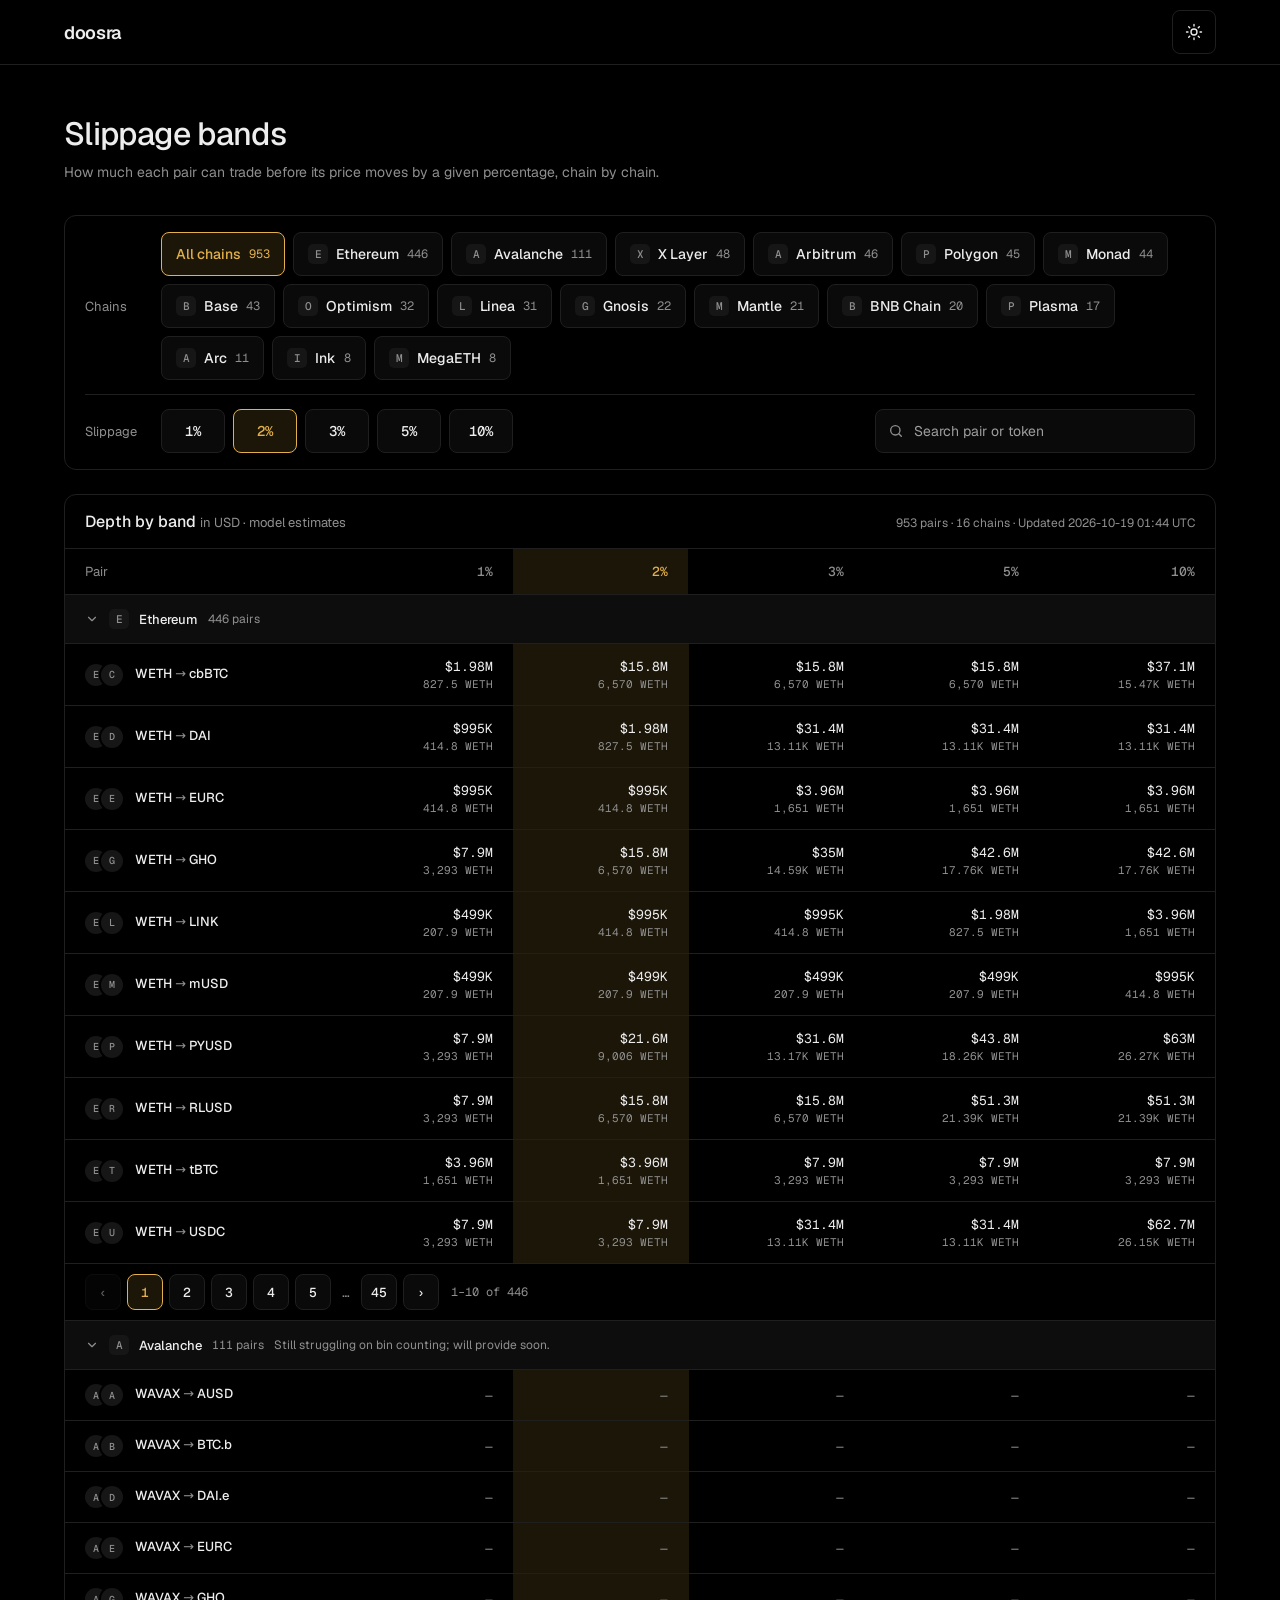
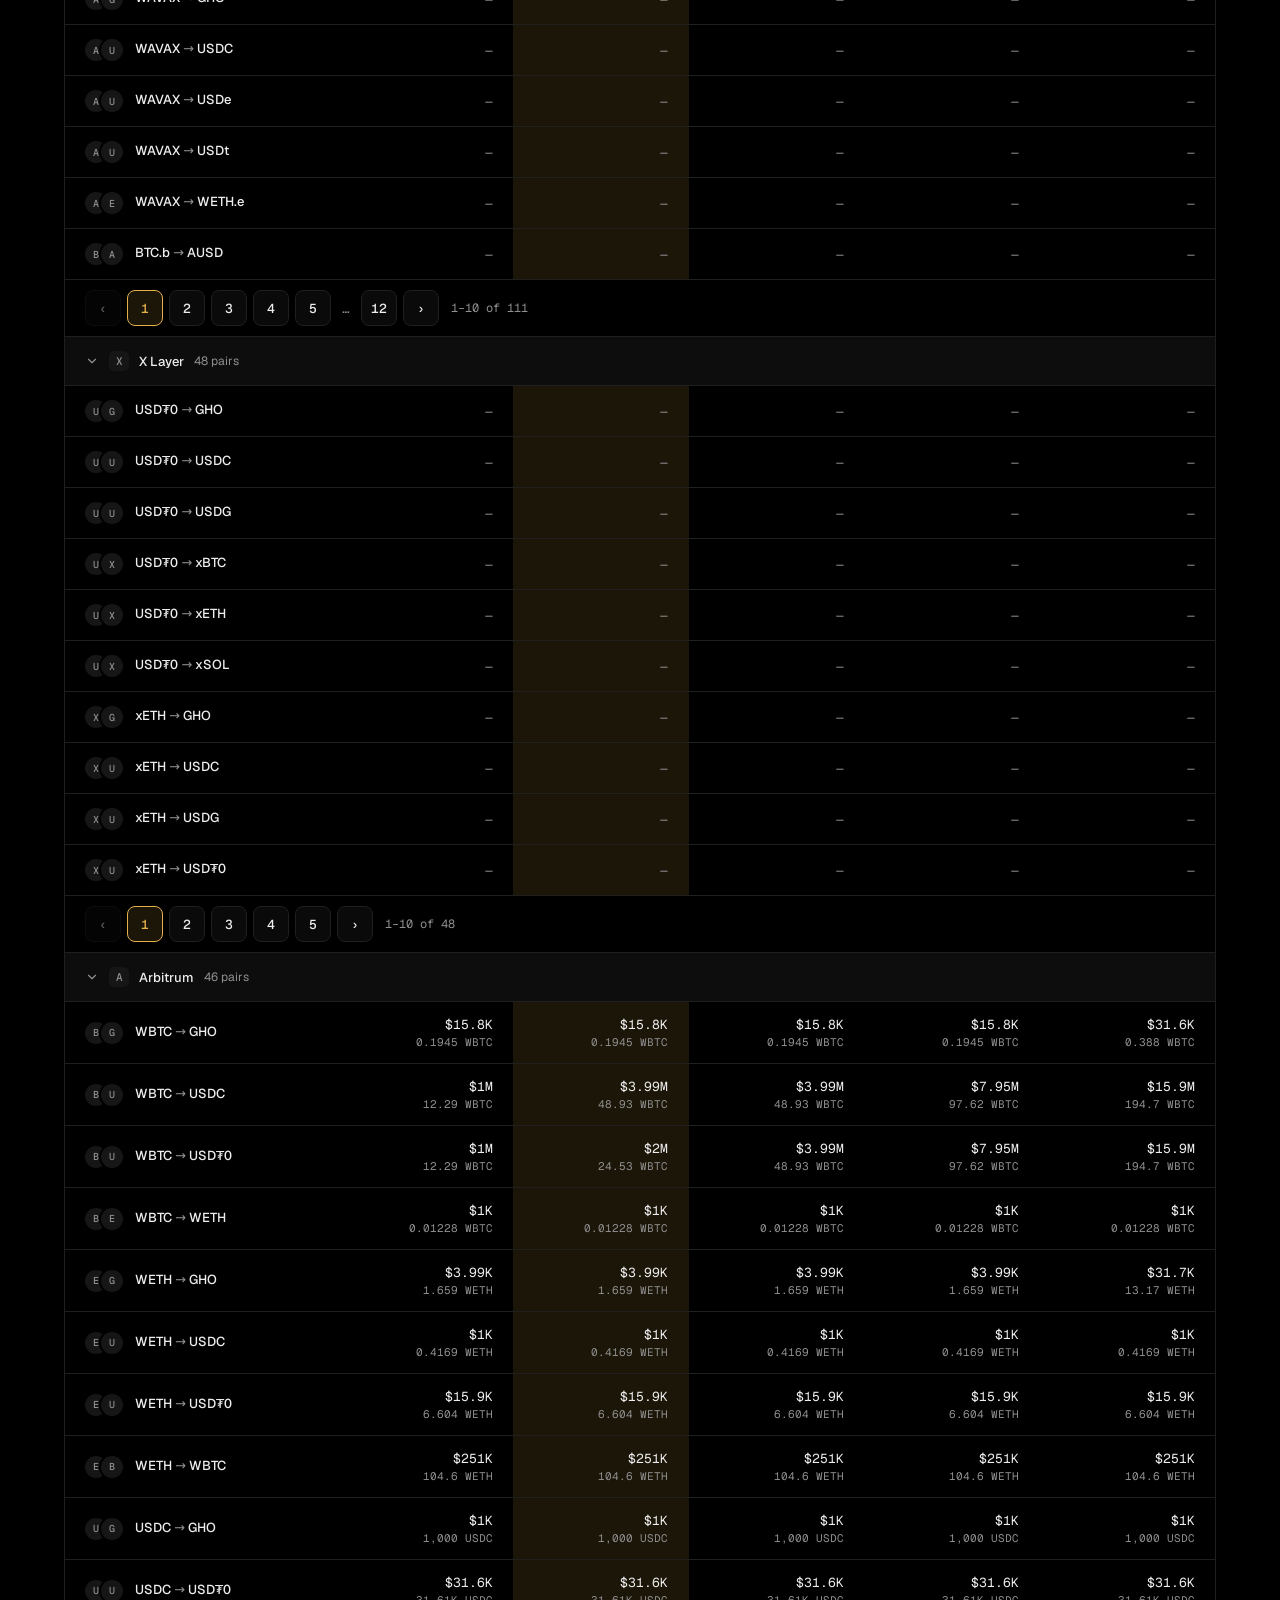
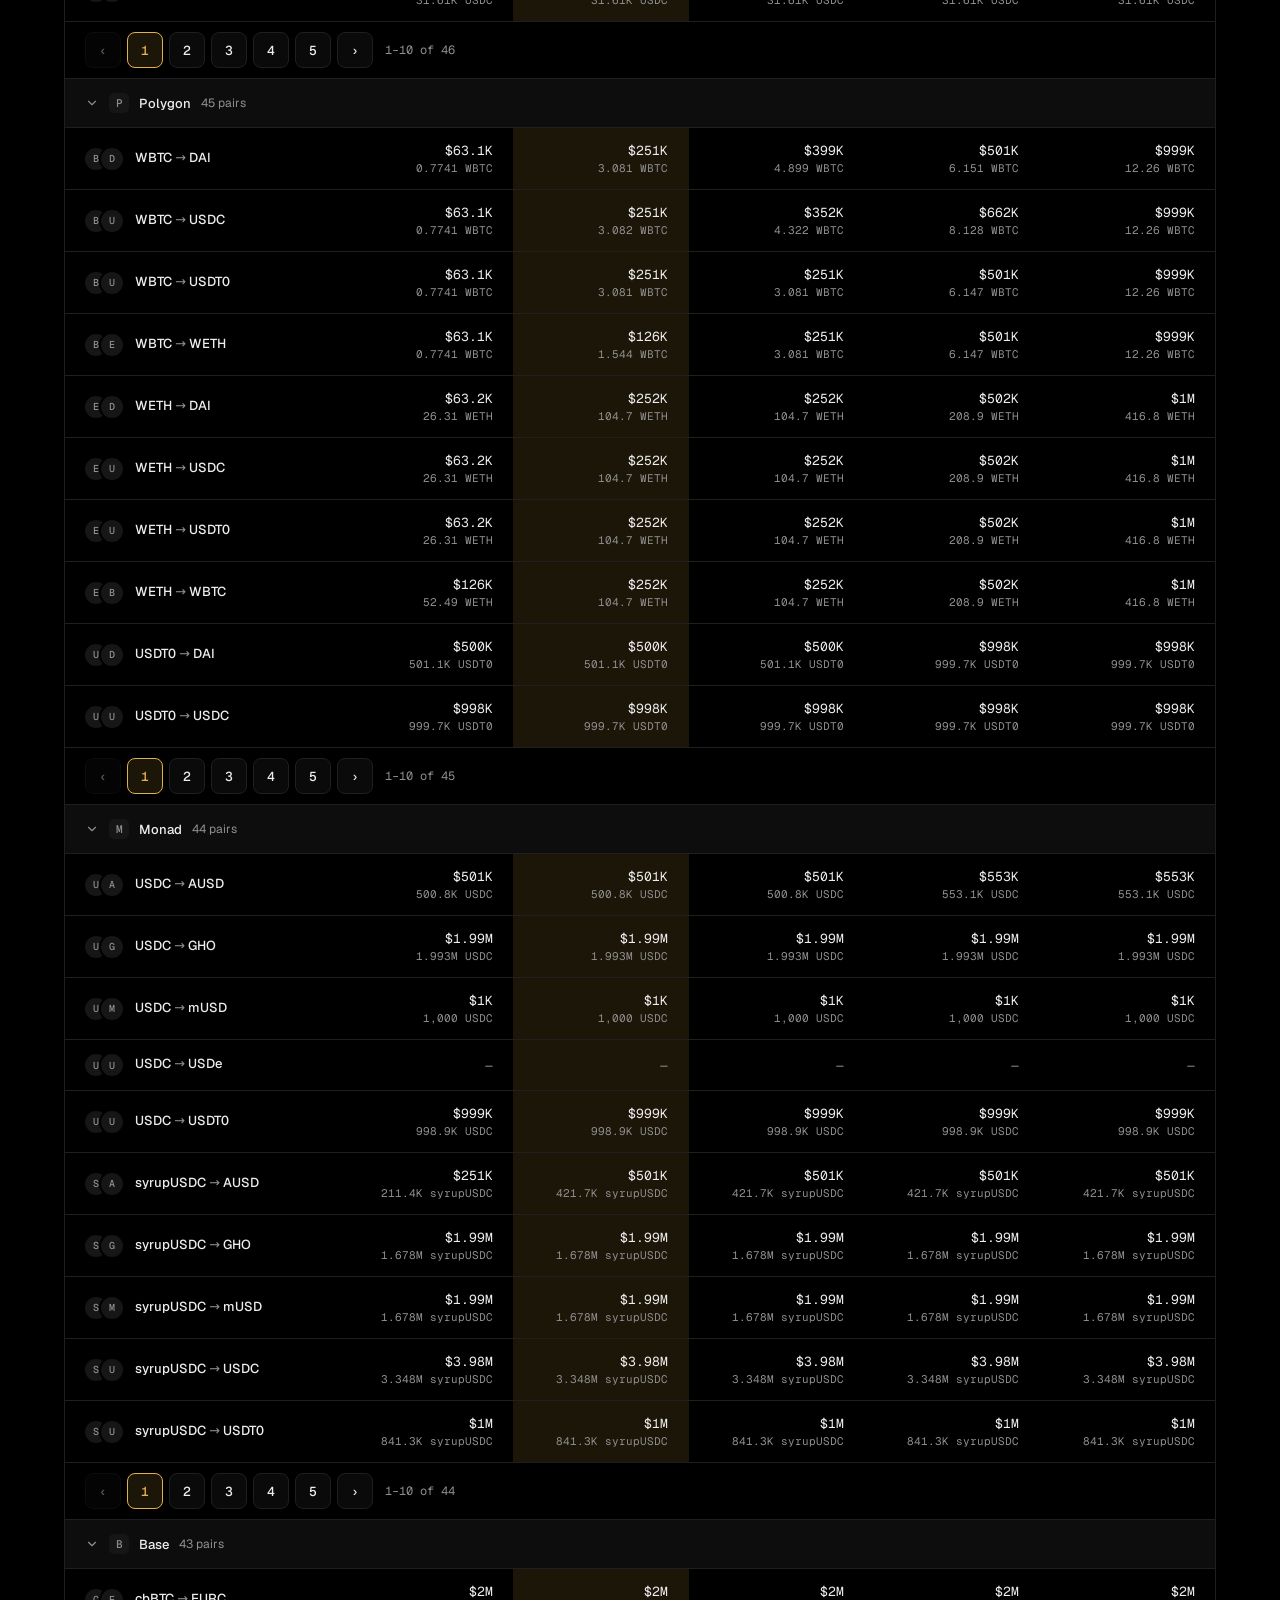
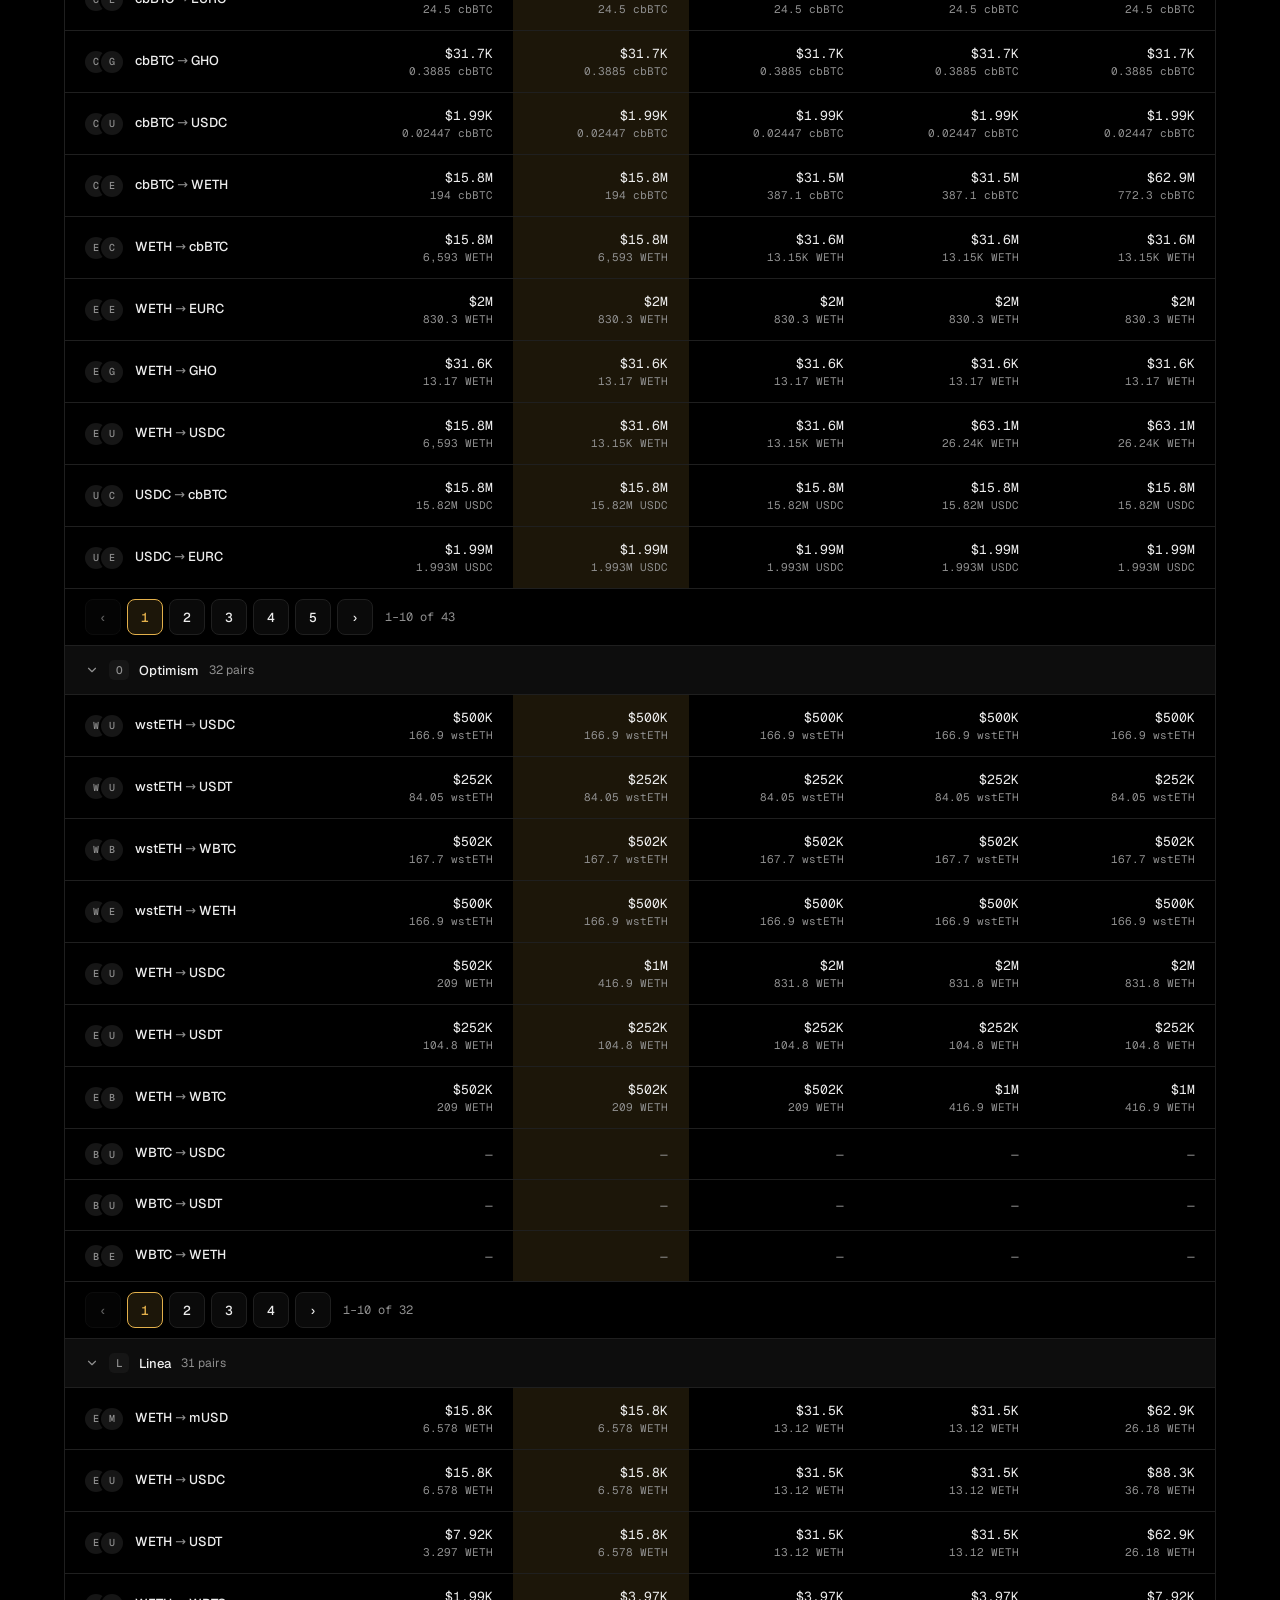
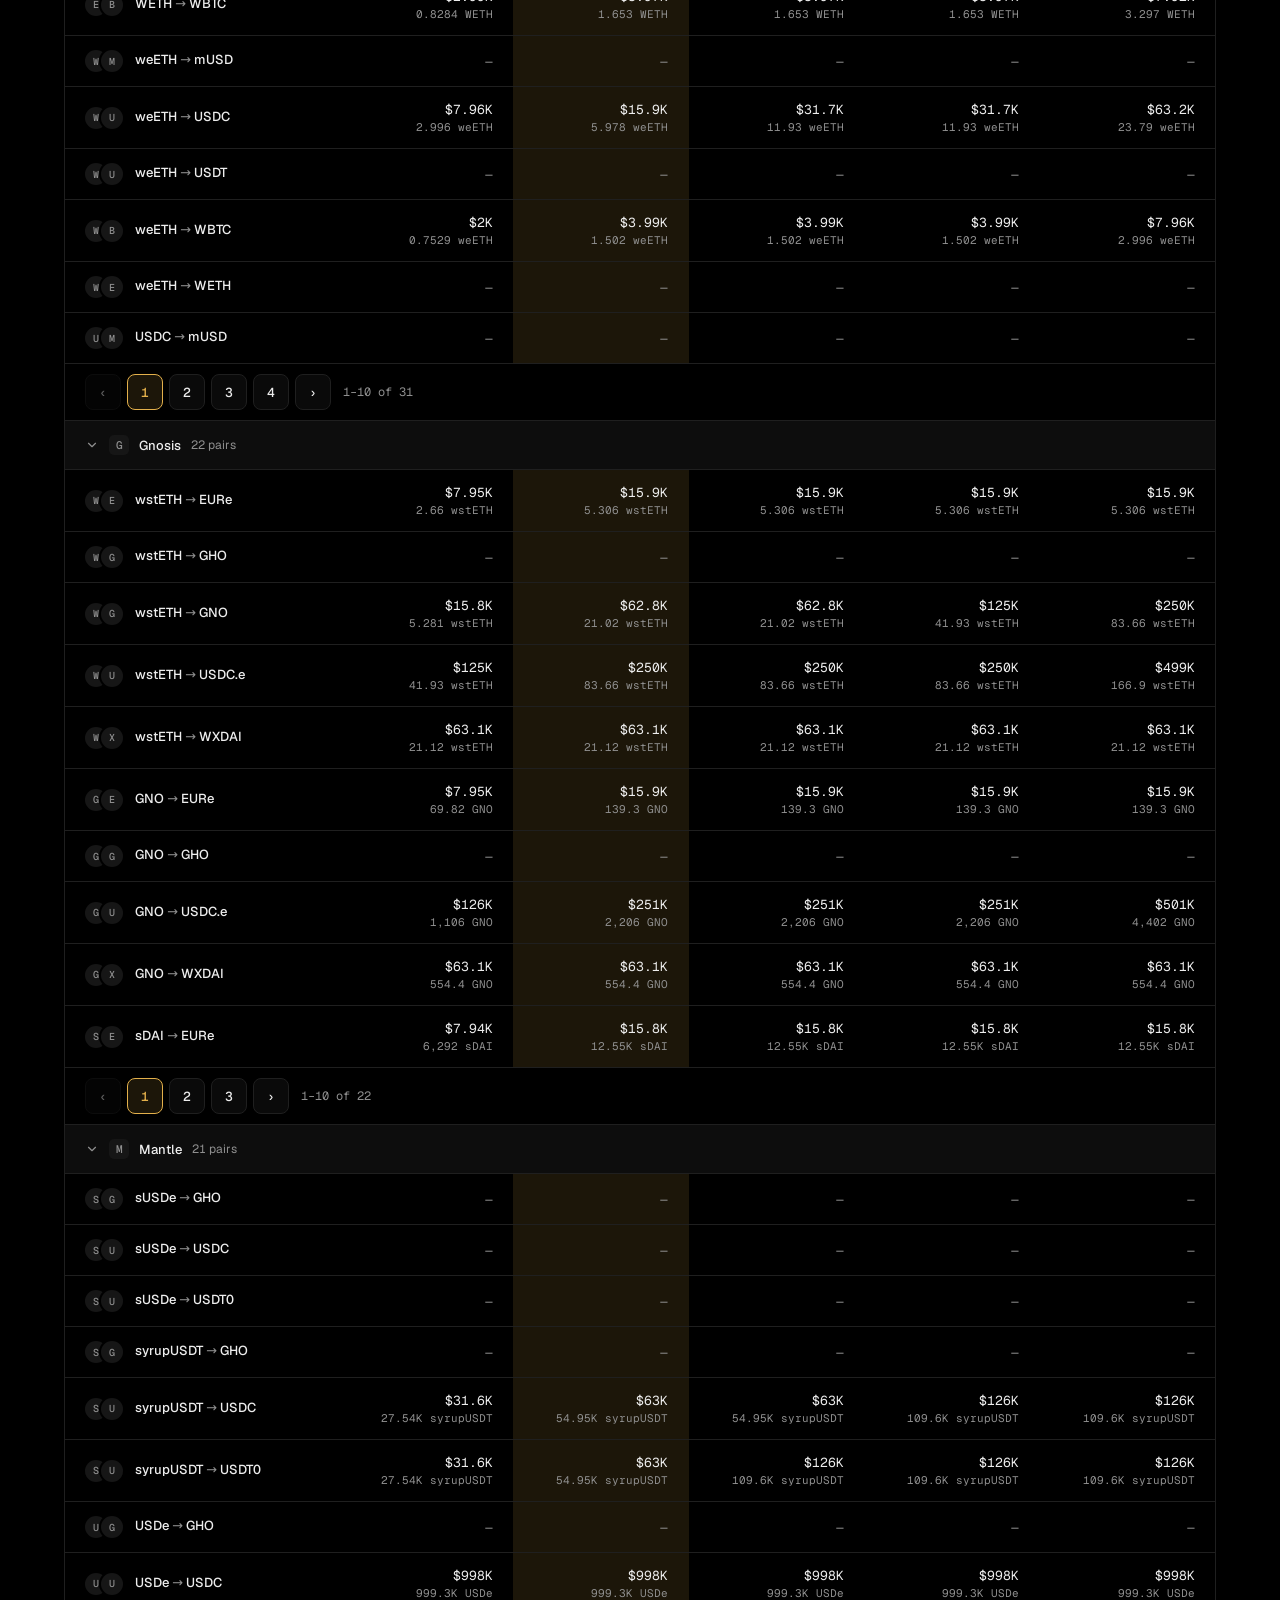
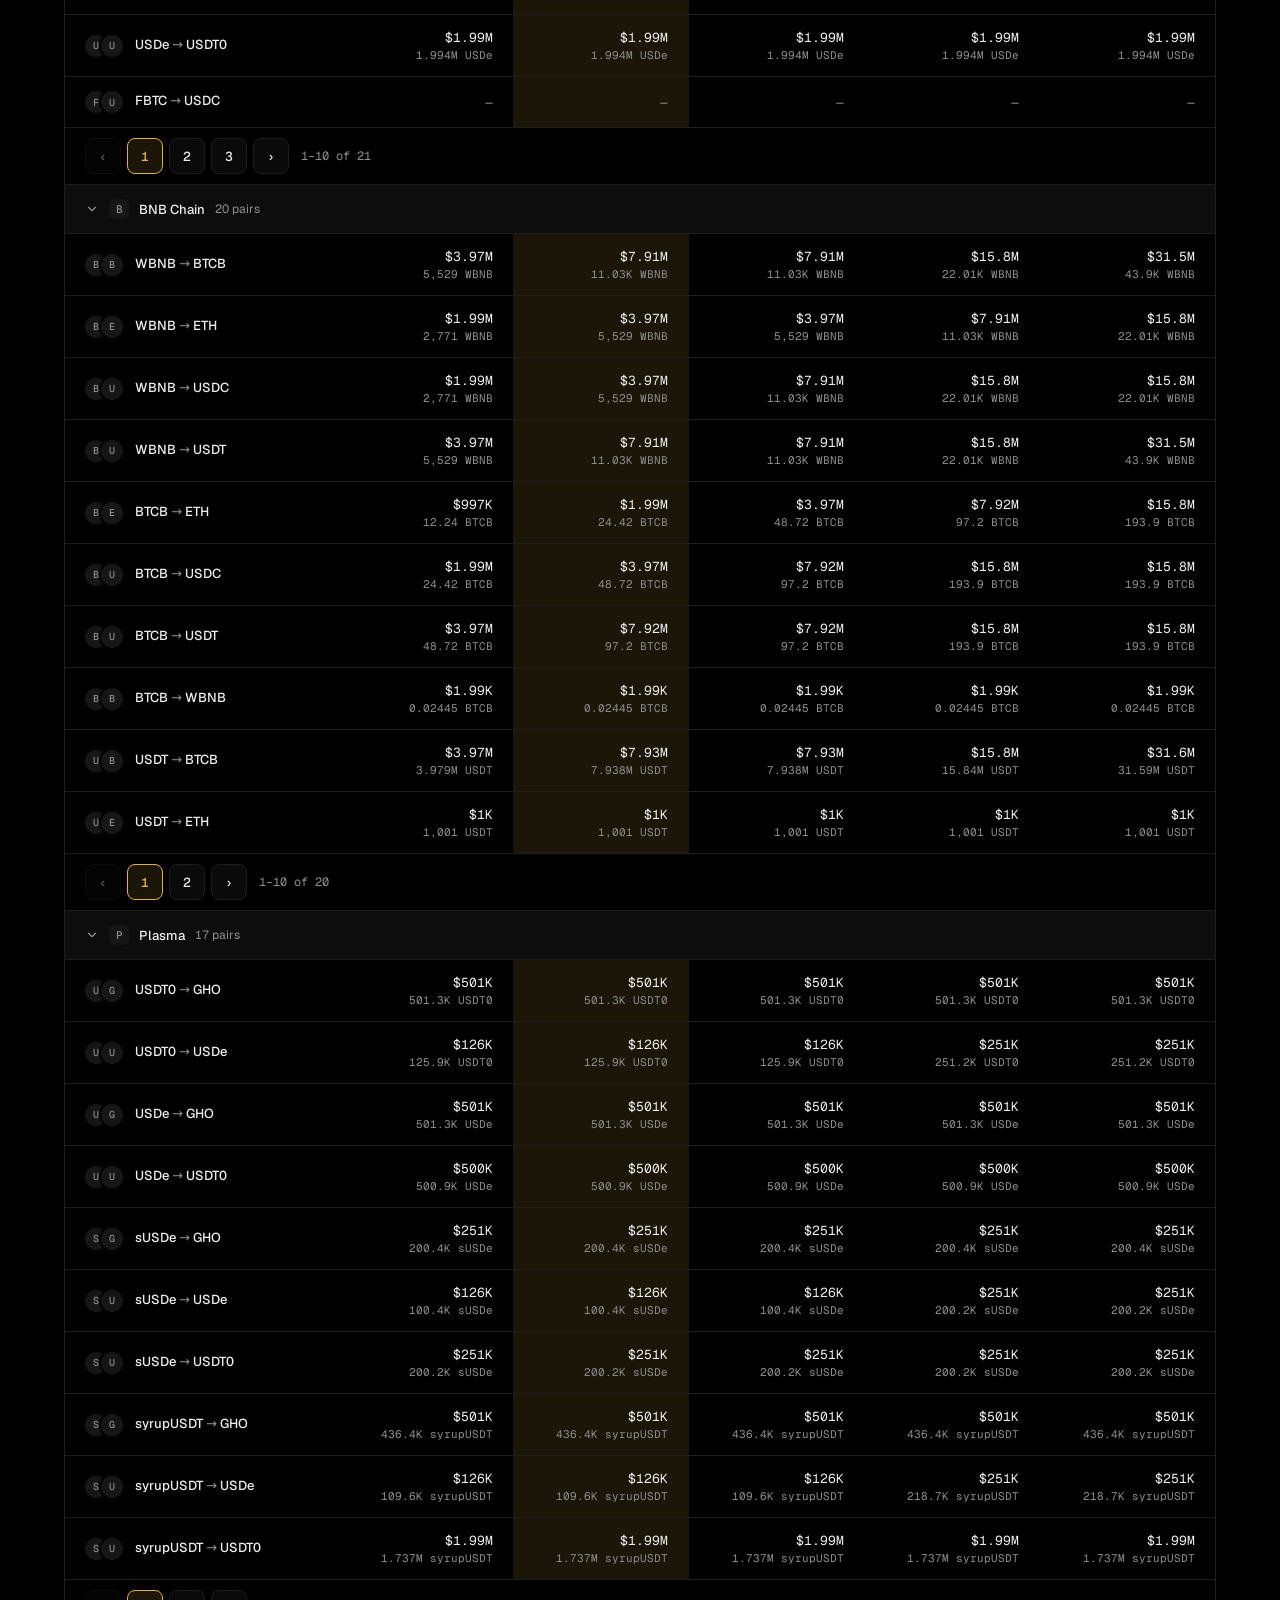
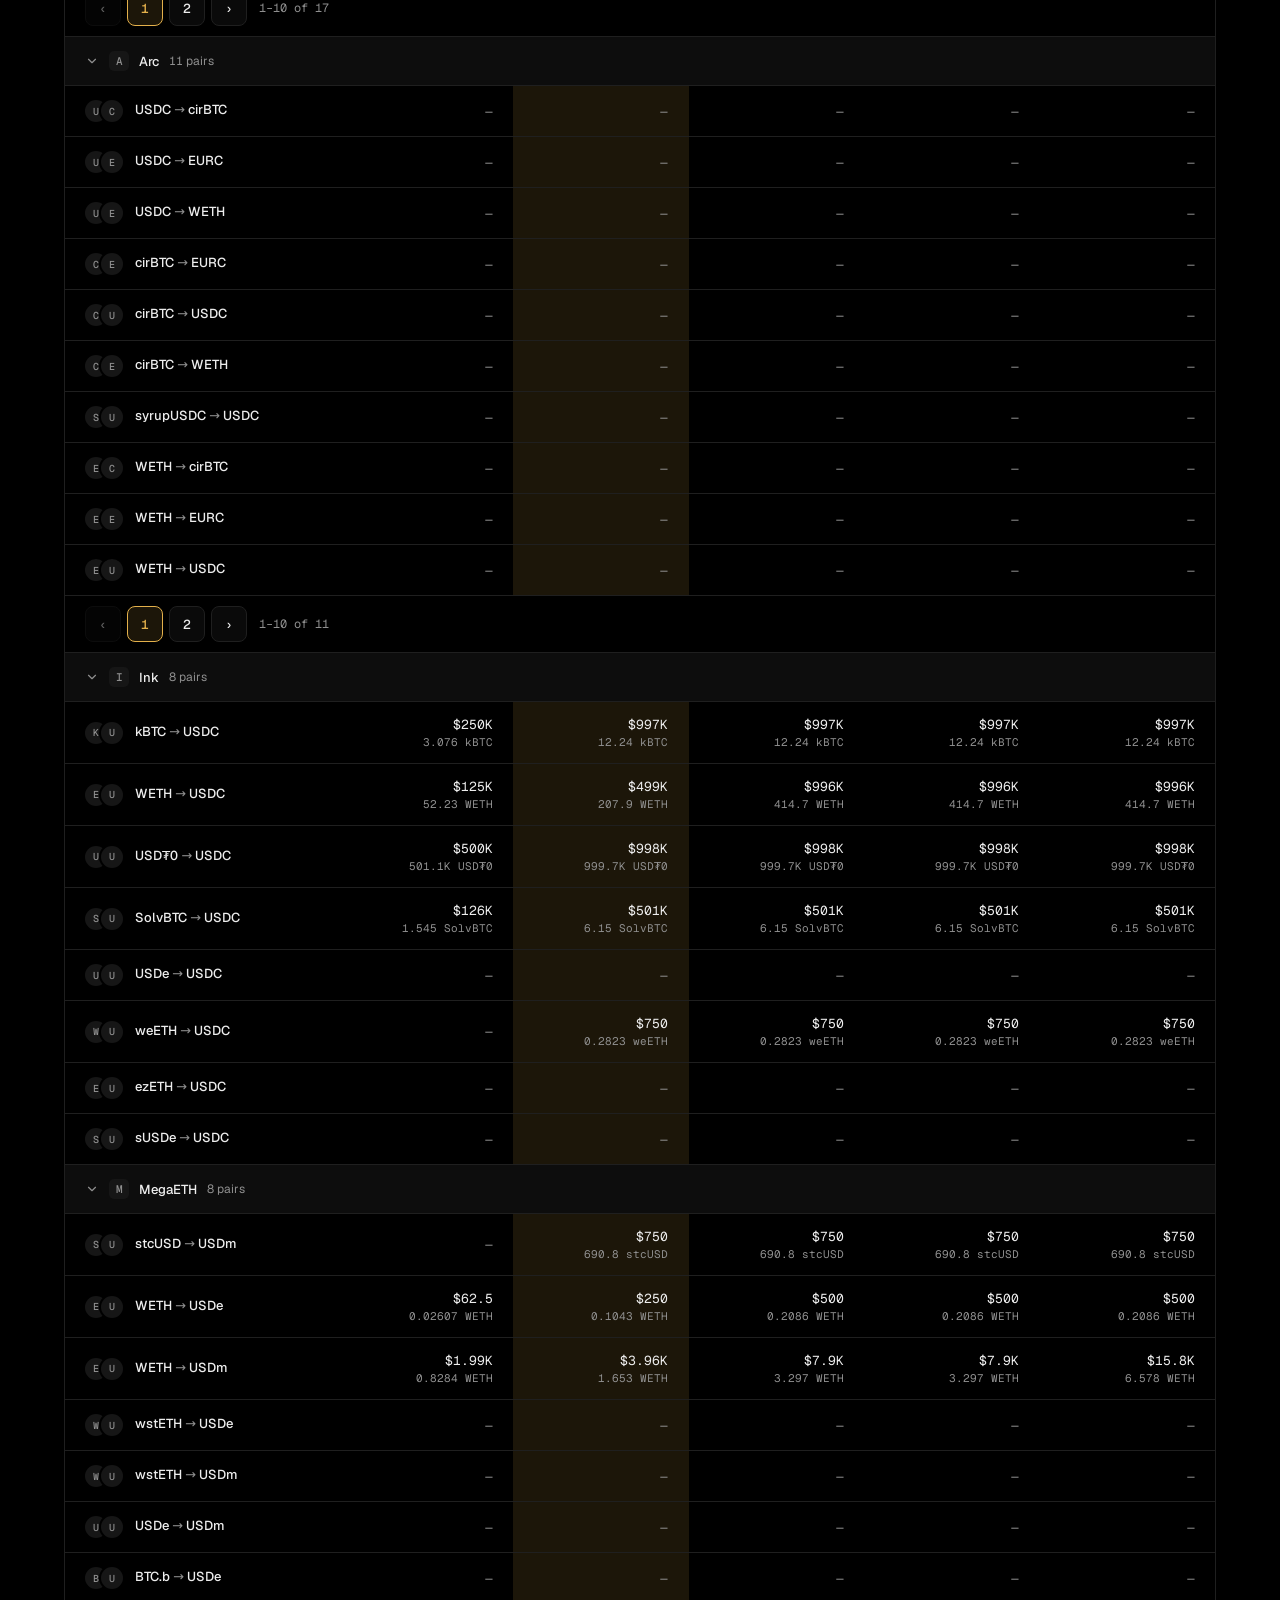
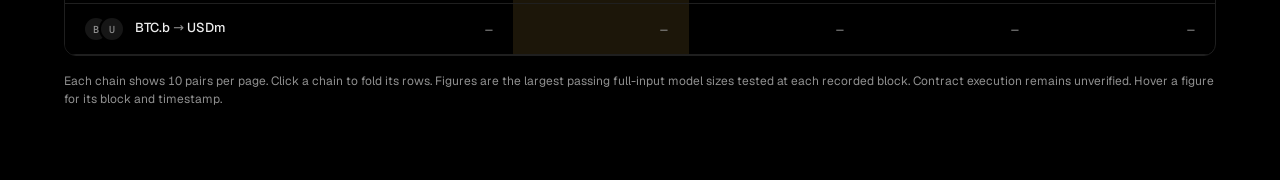
==== commit 0d7f05cf: "Retain earlier estimates until corrected quotes are ready" ====
--- a/docs/index.html
+++ b/docs/index.html
@@ -47,11 +47,11 @@
   <section class="card" aria-labelledby="depth-title">
     <div class="cardhead">
       <h2 id="depth-title">Depth by band <span>in USD · model estimates</span></h2>
-      <div class="sum"><span id="counts">953 pairs · 16 chains</span> · Updated 2026-10-19 00:54 UTC</div>
+      <div class="sum"><span id="counts">953 pairs · 16 chains</span> · Updated 2026-10-19 01:44 UTC</div>
     </div>
     <div class="tbl" id="tbl" role="table" aria-labelledby="depth-title" data-sel="2" data-page="10" data-rn="60" data-rf="100">
       <div class="hwrap" id="hwrap" role="none"><div class="inner" role="none"><div class="r h" role="row"><div class="c p" role="columnheader">Pair</div><div class="c b1" role="columnheader">1%</div><div class="c b2" role="columnheader">2%</div><div class="c b3" role="columnheader">3%</div><div class="c b5" role="columnheader">5%</div><div class="c b10" role="columnheader">10%</div></div></div></div>
-      <div class="scroll" id="scroll" role="none"><div class="inner" role="none"><div class="hl" id="hl" aria-hidden="true" hidden></div><div class="g" role="rowgroup" data-chain="ethereum" data-name="ethereum" data-n="446"><div class="gh" role="row"><div role="rowheader"><button class="fold" type="button" aria-expanded="true" title="Recorded pool state · block 26,216,005 · 2026-10-18 00:56:47 UTC"><span><svg width="14" height="14" viewBox="0 0 24 24" fill="none" stroke="currentColor" stroke-width="2" stroke-linecap="round" stroke-linejoin="round" aria-hidden="true"><path d="M6 9l6 6 6-6"/></svg><span class="ini" aria-hidden="true">E</span>Ethereum<span class="gn">446 pairs</span></span></button></div></div><div class="rows"><div class="r" role="row" data-id="26" data-q="weth cbbtc"><div class="c p" role="rowheader"><i aria-hidden="true">E</i><i aria-hidden="true">C</i>WETH <b>→</b> cbBTC</div><div class="c b1" role="cell" title="Largest tested full-input model size inside the band; contract execution unverified · block 26,216,005 · 2026-10-18 00:56:47 UTC">$1.98M<small>827.5 WETH</small></div><div class="c b2" role="cell" title="Largest tested full-input model size inside the band; contract execution unverified · block 26,216,005 · 2026-10-18 00:56:47 UTC">$15.8M<small>6,570 WETH</small></div><div class="c b3" role="cell" title="Largest tested full-input model size inside the band; contract execution unverified · block 26,216,005 · 2026-10-18 00:56:47 UTC">$15.8M<small>6,570 WETH</small></div><div class="c b5" role="cell" title="Largest tested full-input model size inside the band; contract execution unverified · block 26,216,005 · 2026-10-18 00:56:47 UTC">$15.8M<small>6,570 WETH</small></div><div class="c b10" role="cell" title="Largest tested full-input model size inside the band; contract execution unverified · block 26,216,005 · 2026-10-18 00:56:47 UTC">$37.1M<small>15.47K WETH</small></div></div><div class="r" role="row" data-id="20" data-q="weth dai"><div class="c p" role="rowheader"><i aria-hidden="true">E</i><i aria-hidden="true">D</i>WETH <b>→</b> DAI</div><div class="c b1 na" role="cell">—</div><div class="c b2 na" role="cell">—</div><div class="c b3 na" role="cell">—</div><div class="c b5 na" role="cell">—</div><div class="c b10 na" role="cell">—</div></div><div class="r" role="row" data-id="14" data-q="weth eurc"><div class="c p" role="rowheader"><i aria-hidden="true">E</i><i aria-hidden="true">E</i>WETH <b>→</b> EURC</div><div class="c b1 na" role="cell">—</div><div class="c b2 na" role="cell">—</div><div class="c b3 na" role="cell">—</div><div class="c b5 na" role="cell">—</div><div class="c b10 na" role="cell">—</div></div><div class="r" role="row" data-id="16" data-q="weth gho"><div class="c p" role="rowheader"><i aria-hidden="true">E</i><i aria-hidden="true">G</i>WETH <b>→</b> GHO</div><div class="c b1" role="cell" title="Largest tested full-input model size inside the band; contract execution unverified · block 26,216,005 · 2026-10-18 00:56:47 UTC">$7.9M<small>3,293 WETH</small></div><div class="c b2" role="cell" title="Largest tested full-input model size inside the band; contract execution unverified · block 26,216,005 · 2026-10-18 00:56:47 UTC">$15.8M<small>6,570 WETH</small></div><div class="c b3" role="cell" title="Largest tested full-input model size inside the band; contract execution unverified · block 26,216,005 · 2026-10-18 00:56:47 UTC">$35M<small>14.59K WETH</small></div><div class="c b5" role="cell" title="Largest tested full-input model size inside the band; contract execution unverified · block 26,216,005 · 2026-10-18 00:56:47 UTC">$42.6M<small>17.76K WETH</small></div><div class="c b10" role="cell" title="Largest tested full-input model size inside the band; contract execution unverified · block 26,216,005 · 2026-10-18 00:56:47 UTC">$42.6M<small>17.76K WETH</small></div></div><div class="r" role="row" data-id="18" data-q="weth link"><div class="c p" role="rowheader"><i aria-hidden="true">E</i><i aria-hidden="true">L</i>WETH <b>→</b> LINK</div><div class="c b1 na" role="cell">—</div><div class="c b2 na" role="cell">—</div><div class="c b3 na" role="cell">—</div><div class="c b5 na" role="cell">—</div><div class="c b10 na" role="cell">—</div></div><div class="r" role="row" data-id="24" data-q="weth musd"><div class="c p" role="rowheader"><i aria-hidden="true">E</i><i aria-hidden="true">M</i>WETH <b>→</b> mUSD</div><div class="c b1 na" role="cell">—</div><div class="c b2 na" role="cell">—</div><div class="c b3 na" role="cell">—</div><div class="c b5 na" role="cell">—</div><div class="c b10 na" role="cell">—</div></div><div class="r" role="row" data-id="21" data-q="weth pyusd"><div class="c p" role="rowheader"><i aria-hidden="true">E</i><i aria-hidden="true">P</i>WETH <b>→</b> PYUSD</div><div class="c b1" role="cell" title="Largest tested full-input model size inside the band; contract execution unverified · block 26,216,005 · 2026-10-18 00:56:47 UTC">$7.9M<small>3,293 WETH</small></div><div class="c b2" role="cell" title="Largest tested full-input model size inside the band; contract execution unverified · block 26,216,005 · 2026-10-18 00:56:47 UTC">$21.6M<small>9,006 WETH</small></div><div class="c b3" role="cell" title="Largest tested full-input model size inside the band; contract execution unverified · block 26,216,005 · 2026-10-18 00:56:47 UTC">$31.6M<small>13.17K WETH</small></div><div class="c b5" role="cell" title="Largest tested full-input model size inside the band; contract execution unverified · block 26,216,005 · 2026-10-18 00:56:47 UTC">$43.8M<small>18.26K WETH</small></div><div class="c b10" role="cell" title="Largest tested full-input model size inside the band; contract execution unverified · block 26,216,005 · 2026-10-18 00:56:47 UTC">$63M<small>26.27K WETH</small></div></div><div class="r" role="row" data-id="22" data-q="weth rlusd"><div class="c p" role="rowheader"><i aria-hidden="true">E</i><i aria-hidden="true">R</i>WETH <b>→</b> RLUSD</div><div class="c b1" role="cell" title="Largest tested full-input model size inside the band; contract execution unverified · block 26,216,005 · 2026-10-18 00:56:47 UTC">$7.9M<small>3,293 WETH</small></div><div class="c b2" role="cell" title="Largest tested full-input model size inside the band; contract execution unverified · block 26,216,005 · 2026-10-18 00:56:47 UTC">$15.8M<small>6,570 WETH</small></div><div class="c b3" role="cell" title="Largest tested full-input model size inside the band; contract execution unverified · block 26,216,005 · 2026-10-18 00:56:47 UTC">$15.8M<small>6,570 WETH</small></div><div class="c b5" role="cell" title="Largest tested full-input model size inside the band; contract execution unverified · block 26,216,005 · 2026-10-18 00:56:47 UTC">$51.3M<small>21.39K WETH</small></div><div class="c b10" role="cell" title="Largest tested full-input model size inside the band; contract execution unverified · block 26,216,005 · 2026-10-18 00:56:47 UTC">$51.3M<small>21.39K WETH</small></div></div><div class="r" role="row" data-id="13" data-q="weth tbtc"><div class="c p" role="rowheader"><i aria-hidden="true">E</i><i aria-hidden="true">T</i>WETH <b>→</b> tBTC</div><div class="c b1" role="cell" title="Largest tested full-input model size inside the band; contract execution unverified · block 26,216,005 · 2026-10-18 00:56:47 UTC">$3.96M<small>1,651 WETH</small></div><div class="c b2" role="cell" title="Largest tested full-input model size inside the band; contract execution unverified · block 26,216,005 · 2026-10-18 00:56:47 UTC">$3.96M<small>1,651 WETH</small></div><div class="c b3" role="cell" title="Largest tested full-input model size inside the band; contract execution unverified · block 26,216,005 · 2026-10-18 00:56:47 UTC">$7.9M<small>3,293 WETH</small></div><div class="c b5" role="cell" title="Largest tested full-input model size inside the band; contract execution unverified · block 26,216,005 · 2026-10-18 00:56:47 UTC">$7.9M<small>3,293 WETH</small></div><div class="c b10" role="cell" title="Largest tested full-input model size inside the band; contract execution unverified · block 26,216,005 · 2026-10-18 00:56:47 UTC">$7.9M<small>3,293 WETH</small></div></div><div class="r" role="row" data-id="6" data-q="weth usdc"><div class="c p" role="rowheader"><i aria-hidden="true">E</i><i aria-hidden="true">U</i>WETH <b>→</b> USDC</div><div class="c b1" role="cell" title="Largest tested full-input model size inside the band; contract execution unverified · block 26,216,005 · 2026-10-18 00:56:47 UTC">$7.9M<small>3,293 WETH</small></div><div class="c b2" role="cell" title="Largest tested full-input model size inside the band; contract execution unverified · block 26,216,005 · 2026-10-18 00:56:47 UTC">$7.9M<small>3,293 WETH</small></div><div class="c b3" role="cell" title="Largest tested full-input model size inside the band; contract execution unverified · block 26,216,005 · 2026-10-18 00:56:47 UTC">$31.4M<small>13.11K WETH</small></div><div class="c b5" role="cell" title="Largest tested full-input model size inside the band; contract execution unverified · block 26,216,005 · 2026-10-18 00:56:47 UTC">$31.4M<small>13.11K WETH</small></div><div class="c b10" role="cell" title="Largest tested full-input model size inside the band; contract execution unverified · block 26,216,005 · 2026-10-18 00:56:47 UTC">$62.7M<small>26.15K WETH</small></div></div><div class="r" role="row" data-id="17" data-q="weth usde" hidden><div class="c p" role="rowheader"><i aria-hidden="true">E</i><i aria-hidden="true">U</i>WETH <b>→</b> USDe</div><div class="c b1" role="cell" title="Largest tested full-input model size inside the band; contract execution unverified · block 26,216,005 · 2026-10-18 00:56:47 UTC">$1.98M<small>827.5 WETH</small></div><div class="c b2" role="cell" title="Largest tested full-input model size inside the band; contract execution unverified · block 26,216,005 · 2026-10-18 00:56:47 UTC">$6.3M<small>2,627 WETH</small></div><div class="c b3" role="cell" title="Largest tested full-input model size inside the band; contract execution unverified · block 26,216,005 · 2026-10-18 00:56:47 UTC">$6.3M<small>2,627 WETH</small></div><div class="c b5" role="cell" title="Largest tested full-input model size inside the band; contract execution unverified · block 26,216,005 · 2026-10-18 00:56:47 UTC">$6.3M<small>2,627 WETH</small></div><div class="c b10" role="cell" title="Largest tested full-input model size inside the band; contract execution unverified · block 26,216,005 · 2026-10-18 00:56:47 UTC">$6.3M<small>2,627 WETH</small></div></div><div class="r" role="row" data-id="29" data-q="weth usdg" hidden><div class="c p" role="rowheader"><i aria-hidden="true">E</i><i aria-hidden="true">U</i>WETH <b>→</b> USDG</div><div class="c b1" role="cell" title="Largest tested full-input model size inside the band; contract execution unverified · block 26,216,005 · 2026-10-18 00:56:47 UTC">$1.98M<small>827.5 WETH</small></div><div class="c b2" role="cell" title="Largest tested full-input model size inside the band; contract execution unverified · block 26,216,005 · 2026-10-18 00:56:47 UTC">$1.98M<small>827.5 WETH</small></div><div class="c b3" role="cell" title="Largest tested full-input model size inside the band; contract execution unverified · block 26,216,005 · 2026-10-18 00:56:47 UTC">$1.98M<small>827.5 WETH</small></div><div class="c b5" role="cell" title="Largest tested full-input model size inside the band; contract execution unverified · block 26,216,005 · 2026-10-18 00:56:47 UTC">$1.98M<small>827.5 WETH</small></div><div class="c b10" role="cell" title="Largest tested full-input model size inside the band; contract execution unverified · block 26,216,005 · 2026-10-18 00:56:47 UTC">$1.98M<small>827.5 WETH</small></div></div><div class="r" role="row" data-id="28" data-q="weth usds" hidden><div class="c p" role="rowheader"><i aria-hidden="true">E</i><i aria-hidden="true">U</i>WETH <b>→</b> USDS</div><div class="c b1" role="cell" title="Largest tested full-input model size inside the band; contract execution unverified · block 26,216,005 · 2026-10-18 00:56:47 UTC">$7.9M<small>3,293 WETH</small></div><div class="c b2" role="cell" title="Largest tested full-input model size inside the band; contract execution unverified · block 26,216,005 · 2026-10-18 00:56:47 UTC">$15.8M<small>6,570 WETH</small></div><div class="c b3" role="cell" title="Largest tested full-input model size inside the band; contract execution unverified · block 26,216,005 · 2026-10-18 00:56:47 UTC">$31.4M<small>13.11K WETH</small></div><div class="c b5" role="cell" title="Largest tested full-input model size inside the band; contract execution unverified · block 26,216,005 · 2026-10-18 00:56:47 UTC">$31.4M<small>13.11K WETH</small></div><div class="c b10" role="cell" title="Largest tested full-input model size inside the band; contract execution unverified · block 26,216,005 · 2026-10-18 00:56:47 UTC">$62.7M<small>26.15K WETH</small></div></div><div class="r" role="row" data-id="27" data-q="weth usdt" hidden><div class="c p" role="rowheader"><i aria-hidden="true">E</i><i aria-hidden="true">U</i>WETH <b>→</b> USDT</div><div class="c b1 na" role="cell">—</div><div class="c b2 na" role="cell">—</div><div class="c b3 na" role="cell">—</div><div class="c b5 na" role="cell">—</div><div class="c b10 na" role="cell">—</div></div><div class="r" role="row" data-id="25" data-q="weth usdtb" hidden><div class="c p" role="rowheader"><i aria-hidden="true">E</i><i aria-hidden="true">U</i>WETH <b>→</b> USDtb</div><div class="c b1" role="cell" title="Largest tested full-input model size inside the band; contract execution unverified · block 26,216,005 · 2026-10-18 00:56:47 UTC">$1.98M<small>827.5 WETH</small></div><div class="c b2" role="cell" title="Largest tested full-input model size inside the band; contract execution unverified · block 26,216,005 · 2026-10-18 00:56:47 UTC">$7.9M<small>3,293 WETH</small></div><div class="c b3" role="cell" title="Largest tested full-input model size inside the band; contract execution unverified · block 26,216,005 · 2026-10-18 00:56:47 UTC">$7.9M<small>3,293 WETH</small></div><div class="c b5" role="cell" title="Largest tested full-input model size inside the band; contract execution unverified · block 26,216,005 · 2026-10-18 00:56:47 UTC">$7.9M<small>3,293 WETH</small></div><div class="c b10" role="cell" title="Largest tested full-input model size inside the band; contract execution unverified · block 26,216,005 · 2026-10-18 00:56:47 UTC">$7.9M<small>3,293 WETH</small></div></div><div class="r" role="row" data-id="15" data-q="weth wbtc" hidden><div class="c p" role="rowheader"><i aria-hidden="true">E</i><i aria-hidden="true">B</i>WETH <b>→</b> WBTC</div><div class="c b1" role="cell" title="Largest tested full-input model size inside the band; contract execution unverified · block 26,216,005 · 2026-10-18 00:56:47 UTC">$3.96M<small>1,651 WETH</small></div><div class="c b2" role="cell" title="Largest tested full-input model size inside the band; contract execution unverified · block 26,216,005 · 2026-10-18 00:56:47 UTC">$15.8M<small>6,570 WETH</small></div><div class="c b3" role="cell" title="Largest tested full-input model size inside the band; contract execution unverified · block 26,216,005 · 2026-10-18 00:56:47 UTC">$15.8M<small>6,570 WETH</small></div><div class="c b5" role="cell" title="Largest tested full-input model size inside the band; contract execution unverified · block 26,216,005 · 2026-10-18 00:56:47 UTC">$15.8M<small>6,570 WETH</small></div><div class="c b10" role="cell" title="Largest tested full-input model size inside the band; contract execution unverified · block 26,216,005 · 2026-10-18 00:56:47 UTC">$62.7M<small>26.15K WETH</small></div></div><div class="r" role="row" data-id="44" data-q="weeth cbbtc" hidden><div class="c p" role="rowheader"><i aria-hidden="true">W</i><i aria-hidden="true">C</i>weETH <b>→</b> cbBTC</div><div class="c b1" role="cell" title="Largest tested full-input model size inside the band; contract execution unverified · block 26,216,005 · 2026-10-18 00:56:47 UTC">$3.96M<small>1,493 weETH</small></div><div class="c b2" role="cell" title="Largest tested full-input model size inside the band; contract execution unverified · block 26,216,005 · 2026-10-18 00:56:47 UTC">$7.9M<small>2,978 weETH</small></div><div class="c b3" role="cell" title="Largest tested full-input model size inside the band; contract execution unverified · block 26,216,005 · 2026-10-18 00:56:47 UTC">$15.8M<small>5,941 weETH</small></div><div class="c b5" role="cell" title="Largest tested full-input model size inside the band; contract execution unverified · block 26,216,005 · 2026-10-18 00:56:47 UTC">$15.8M<small>5,941 weETH</small></div><div class="c b10" role="cell" title="Largest tested full-input model size inside the band; contract execution unverified · block 26,216,005 · 2026-10-18 00:56:47 UTC">$15.8M<small>5,941 weETH</small></div></div><div class="r" role="row" data-id="37" data-q="weeth dai" hidden><div class="c p" role="rowheader"><i aria-hidden="true">W</i><i aria-hidden="true">D</i>weETH <b>→</b> DAI</div><div class="c b1" role="cell" title="Largest tested full-input model size inside the band; contract execution unverified · block 26,216,005 · 2026-10-18 00:56:47 UTC">$7.9M<small>2,978 weETH</small></div><div class="c b2" role="cell" title="Largest tested full-input model size inside the band; contract execution unverified · block 26,216,005 · 2026-10-18 00:56:47 UTC">$15.8M<small>5,941 weETH</small></div><div class="c b3" role="cell" title="Largest tested full-input model size inside the band; contract execution unverified · block 26,216,005 · 2026-10-18 00:56:47 UTC">$15.8M<small>5,941 weETH</small></div><div class="c b5" role="cell" title="Largest tested full-input model size inside the band; contract execution unverified · block 26,216,005 · 2026-10-18 00:56:47 UTC">$15.8M<small>5,941 weETH</small></div><div class="c b10" role="cell" title="Largest tested full-input model size inside the band; contract execution unverified · block 26,216,005 · 2026-10-18 00:56:47 UTC">$15.8M<small>5,941 weETH</small></div></div><div class="r" role="row" data-id="31" data-q="weeth eurc" hidden><div class="c p" role="rowheader"><i aria-hidden="true">W</i><i aria-hidden="true">E</i>weETH <b>→</b> EURC</div><div class="c b1" role="cell" title="Largest tested full-input model size inside the band; contract execution unverified · block 26,216,005 · 2026-10-18 00:56:47 UTC">$62.8K<small>23.67 weETH</small></div><div class="c b2" role="cell" title="Largest tested full-input model size inside the band; contract execution unverified · block 26,216,005 · 2026-10-18 00:56:47 UTC">$62.8K<small>23.67 weETH</small></div><div class="c b3" role="cell" title="Largest tested full-input model size inside the band; contract execution unverified · block 26,216,005 · 2026-10-18 00:56:47 UTC">$62.8K<small>23.67 weETH</small></div><div class="c b5" role="cell" title="Largest tested full-input model size inside the band; contract execution unverified · block 26,216,005 · 2026-10-18 00:56:47 UTC">$62.8K<small>23.67 weETH</small></div><div class="c b10" role="cell" title="Largest tested full-input model size inside the band; contract execution unverified · block 26,216,005 · 2026-10-18 00:56:47 UTC">$62.8K<small>23.67 weETH</small></div></div><div class="r" role="row" data-id="33" data-q="weeth gho" hidden><div class="c p" role="rowheader"><i aria-hidden="true">W</i><i aria-hidden="true">G</i>weETH <b>→</b> GHO</div><div class="c b1" role="cell" title="Largest tested full-input model size inside the band; contract execution unverified · block 26,216,005 · 2026-10-18 00:56:47 UTC">$7.9M<small>2,978 weETH</small></div><div class="c b2" role="cell" title="Largest tested full-input model size inside the band; contract execution unverified · block 26,216,005 · 2026-10-18 00:56:47 UTC">$7.9M<small>2,978 weETH</small></div><div class="c b3" role="cell" title="Largest tested full-input model size inside the band; contract execution unverified · block 26,216,005 · 2026-10-18 00:56:47 UTC">$7.9M<small>2,978 weETH</small></div><div class="c b5" role="cell" title="Largest tested full-input model size inside the band; contract execution unverified · block 26,216,005 · 2026-10-18 00:56:47 UTC">$7.9M<small>2,978 weETH</small></div><div class="c b10" role="cell" title="Largest tested full-input model size inside the band; contract execution unverified · block 26,216,005 · 2026-10-18 00:56:47 UTC">$7.9M<small>2,978 weETH</small></div></div><div class="r" role="row" data-id="35" data-q="weeth link" hidden><div class="c p" role="rowheader"><i aria-hidden="true">W</i><i aria-hidden="true">L</i>weETH <b>→</b> LINK</div><div class="c b1 na" role="cell">—</div><div class="c b2 na" role="cell">—</div><div class="c b3 na" role="cell">—</div><div class="c b5 na" role="cell">—</div><div class="c b10 na" role="cell">—</div></div><div class="r" role="row" data-id="41" data-q="weeth musd" hidden><div class="c p" role="rowheader"><i aria-hidden="true">W</i><i aria-hidden="true">M</i>weETH <b>→</b> mUSD</div><div class="c b1" role="cell" title="Largest tested full-input model size inside the band; contract execution unverified · block 26,216,005 · 2026-10-18 00:56:47 UTC">$31.5K<small>11.87 weETH</small></div><div class="c b2" role="cell" title="Largest tested full-input model size inside the band; contract execution unverified · block 26,216,005 · 2026-10-18 00:56:47 UTC">$31.5K<small>11.87 weETH</small></div><div class="c b3" role="cell" title="Largest tested full-input model size inside the band; contract execution unverified · block 26,216,005 · 2026-10-18 00:56:47 UTC">$31.5K<small>11.87 weETH</small></div><div class="c b5" role="cell" title="Largest tested full-input model size inside the band; contract execution unverified · block 26,216,005 · 2026-10-18 00:56:47 UTC">$31.5K<small>11.87 weETH</small></div><div class="c b10" role="cell" title="Largest tested full-input model size inside the band; contract execution unverified · block 26,216,005 · 2026-10-18 00:56:47 UTC">$31.5K<small>11.87 weETH</small></div></div><div class="r" role="row" data-id="38" data-q="weeth pyusd" hidden><div class="c p" role="rowheader"><i aria-hidden="true">W</i><i aria-hidden="true">P</i>weETH <b>→</b> PYUSD</div><div class="c b1" role="cell" title="Largest tested full-input model size inside the band; contract execution unverified · block 26,216,005 · 2026-10-18 00:56:47 UTC">$7.9M<small>2,978 weETH</small></div><div class="c b2" role="cell" title="Largest tested full-input model size inside the band; contract execution unverified · block 26,216,005 · 2026-10-18 00:56:47 UTC">$7.9M<small>2,978 weETH</small></div><div class="c b3" role="cell" title="Largest tested full-input model size inside the band; contract execution unverified · block 26,216,005 · 2026-10-18 00:56:47 UTC">$7.9M<small>2,978 weETH</small></div><div class="c b5" role="cell" title="Largest tested full-input model size inside the band; contract execution unverified · block 26,216,005 · 2026-10-18 00:56:47 UTC">$7.9M<small>2,978 weETH</small></div><div class="c b10" role="cell" title="Largest tested full-input model size inside the band; contract execution unverified · block 26,216,005 · 2026-10-18 00:56:47 UTC">$7.9M<small>2,978 weETH</small></div></div><div class="r" role="row" data-id="39" data-q="weeth rlusd" hidden><div class="c p" role="rowheader"><i aria-hidden="true">W</i><i aria-hidden="true">R</i>weETH <b>→</b> RLUSD</div><div class="c b1" role="cell" title="Largest tested full-input model size inside the band; contract execution unverified · block 26,216,005 · 2026-10-18 00:56:47 UTC">$996<small>0.3755 weETH</small></div><div class="c b2" role="cell" title="Largest tested full-input model size inside the band; contract execution unverified · block 26,216,005 · 2026-10-18 00:56:47 UTC">$996<small>0.3755 weETH</small></div><div class="c b3" role="cell" title="Largest tested full-input model size inside the band; contract execution unverified · block 26,216,005 · 2026-10-18 00:56:47 UTC">$996<small>0.3755 weETH</small></div><div class="c b5" role="cell" title="Largest tested full-input model size inside the band; contract execution unverified · block 26,216,005 · 2026-10-18 00:56:47 UTC">$996<small>0.3755 weETH</small></div><div class="c b10" role="cell" title="Largest tested full-input model size inside the band; contract execution unverified · block 26,216,005 · 2026-10-18 00:56:47 UTC">$996<small>0.3755 weETH</small></div></div><div class="r" role="row" data-id="30" data-q="weeth tbtc" hidden><div class="c p" role="rowheader"><i aria-hidden="true">W</i><i aria-hidden="true">T</i>weETH <b>→</b> tBTC</div><div class="c b1" role="cell" title="Largest tested full-input model size inside the band; contract execution unverified · block 26,216,005 · 2026-10-18 00:56:47 UTC">$3.96M<small>1,493 weETH</small></div><div class="c b2" role="cell" title="Largest tested full-input model size inside the band; contract execution unverified · block 26,216,005 · 2026-10-18 00:56:47 UTC">$3.96M<small>1,493 weETH</small></div><div class="c b3" role="cell" title="Largest tested full-input model size inside the band; contract execution unverified · block 26,216,005 · 2026-10-18 00:56:47 UTC">$7.9M<small>2,978 weETH</small></div><div class="c b5" role="cell" title="Largest tested full-input model size inside the band; contract execution unverified · block 26,216,005 · 2026-10-18 00:56:47 UTC">$7.9M<small>2,978 weETH</small></div><div class="c b10" role="cell" title="Largest tested full-input model size inside the band; contract execution unverified · block 26,216,005 · 2026-10-18 00:56:47 UTC">$7.9M<small>2,978 weETH</small></div></div><div class="r" role="row" data-id="40" data-q="weeth usdc" hidden><div class="c p" role="rowheader"><i aria-hidden="true">W</i><i aria-hidden="true">U</i>weETH <b>→</b> USDC</div><div class="c b1" role="cell" title="Largest tested full-input model size inside the band; contract execution unverified · block 26,216,005 · 2026-10-18 00:56:47 UTC">$7.9M<small>2,978 weETH</small></div><div class="c b2" role="cell" title="Largest tested full-input model size inside the band; contract execution unverified · block 26,216,005 · 2026-10-18 00:56:47 UTC">$15.8M<small>5,941 weETH</small></div><div class="c b3" role="cell" title="Largest tested full-input model size inside the band; contract execution unverified · block 26,216,005 · 2026-10-18 00:56:47 UTC">$15.8M<small>5,941 weETH</small></div><div class="c b5" role="cell" title="Largest tested full-input model size inside the band; contract execution unverified · block 26,216,005 · 2026-10-18 00:56:47 UTC">$15.8M<small>5,941 weETH</small></div><div class="c b10" role="cell" title="Largest tested full-input model size inside the band; contract execution unverified · block 26,216,005 · 2026-10-18 00:56:47 UTC">$15.8M<small>5,941 weETH</small></div></div><div class="r" role="row" data-id="34" data-q="weeth usde" hidden><div class="c p" role="rowheader"><i aria-hidden="true">W</i><i aria-hidden="true">U</i>weETH <b>→</b> USDe</div><div class="c b1" role="cell" title="Largest tested full-input model size inside the band; contract execution unverified · block 26,216,005 · 2026-10-18 00:56:47 UTC">$1.98M<small>748.2 weETH</small></div><div class="c b2" role="cell" title="Largest tested full-input model size inside the band; contract execution unverified · block 26,216,005 · 2026-10-18 00:56:47 UTC">$1.98M<small>748.2 weETH</small></div><div class="c b3" role="cell" title="Largest tested full-input model size inside the band; contract execution unverified · block 26,216,005 · 2026-10-18 00:56:47 UTC">$1.98M<small>748.2 weETH</small></div><div class="c b5" role="cell" title="Largest tested full-input model size inside the band; contract execution unverified · block 26,216,005 · 2026-10-18 00:56:47 UTC">$1.98M<small>748.2 weETH</small></div><div class="c b10" role="cell" title="Largest tested full-input model size inside the band; contract execution unverified · block 26,216,005 · 2026-10-18 00:56:47 UTC">$1.98M<small>748.2 weETH</small></div></div><div class="r" role="row" data-id="47" data-q="weeth usdg" hidden><div class="c p" role="rowheader"><i aria-hidden="true">W</i><i aria-hidden="true">U</i>weETH <b>→</b> USDG</div><div class="c b1 na" role="cell">—</div><div class="c b2 na" role="cell">—</div><div class="c b3 na" role="cell">—</div><div class="c b5 na" role="cell">—</div><div class="c b10 na" role="cell">—</div></div><div class="r" role="row" data-id="46" data-q="weeth usds" hidden><div class="c p" role="rowheader"><i aria-hidden="true">W</i><i aria-hidden="true">U</i>weETH <b>→</b> USDS</div><div class="c b1" role="cell" title="Largest tested full-input model size inside the band; contract execution unverified · block 26,216,005 · 2026-10-18 00:56:47 UTC">$1.98M<small>748.2 weETH</small></div><div class="c b2" role="cell" title="Largest tested full-input model size inside the band; contract execution unverified · block 26,216,005 · 2026-10-18 00:56:47 UTC">$7.9M<small>2,978 weETH</small></div><div class="c b3" role="cell" title="Largest tested full-input model size inside the band; contract execution unverified · block 26,216,005 · 2026-10-18 00:56:47 UTC">$7.9M<small>2,978 weETH</small></div><div class="c b5" role="cell" title="Largest tested full-input model size inside the band; contract execution unverified · block 26,216,005 · 2026-10-18 00:56:47 UTC">$15.8M<small>5,941 weETH</small></div><div class="c b10" role="cell" title="Largest tested full-input model size inside the band; contract execution unverified · block 26,216,005 · 2026-10-18 00:56:47 UTC">$15.8M<small>5,941 weETH</small></div></div><div class="r" role="row" data-id="45" data-q="weeth usdt" hidden><div class="c p" role="rowheader"><i aria-hidden="true">W</i><i aria-hidden="true">U</i>weETH <b>→</b> USDT</div><div class="c b1" role="cell" title="Largest tested full-input model size inside the band; contract execution unverified · block 26,216,005 · 2026-10-18 00:56:47 UTC">$7.9M<small>2,978 weETH</small></div><div class="c b2" role="cell" title="Largest tested full-input model size inside the band; contract execution unverified · block 26,216,005 · 2026-10-18 00:56:47 UTC">$15.8M<small>5,941 weETH</small></div><div class="c b3" role="cell" title="Largest tested full-input model size inside the band; contract execution unverified · block 26,216,005 · 2026-10-18 00:56:47 UTC">$15.8M<small>5,941 weETH</small></div><div class="c b5" role="cell" title="Largest tested full-input model size inside the band; contract execution unverified · block 26,216,005 · 2026-10-18 00:56:47 UTC">$15.8M<small>5,941 weETH</small></div><div class="c b10" role="cell" title="Largest tested full-input model size inside the band; contract execution unverified · block 26,216,005 · 2026-10-18 00:56:47 UTC">$15.8M<small>5,941 weETH</small></div></div><div class="r" role="row" data-id="43" data-q="weeth usdtb" hidden><div class="c p" role="rowheader"><i aria-hidden="true">W</i><i aria-hidden="true">U</i>weETH <b>→</b> USDtb</div><div class="c b1 na" role="cell">—</div><div class="c b2 na" role="cell">—</div><div class="c b3 na" role="cell">—</div><div class="c b5 na" role="cell">—</div><div class="c b10 na" role="cell">—</div></div><div class="r" role="row" data-id="32" data-q="weeth wbtc" hidden><div class="c p" role="rowheader"><i aria-hidden="true">W</i><i aria-hidden="true">B</i>weETH <b>→</b> WBTC</div><div class="c b1" role="cell" title="Largest tested full-input model size inside the band; contract execution unverified · block 26,216,005 · 2026-10-18 00:56:47 UTC">$1.98M<small>748.2 weETH</small></div><div class="c b2" role="cell" title="Largest tested full-input model size inside the band; contract execution unverified · block 26,216,005 · 2026-10-18 00:56:47 UTC">$1.98M<small>748.2 weETH</small></div><div class="c b3" role="cell" title="Largest tested full-input model size inside the band; contract execution unverified · block 26,216,005 · 2026-10-18 00:56:47 UTC">$15.8M<small>5,941 weETH</small></div><div class="c b5" role="cell" title="Largest tested full-input model size inside the band; contract execution unverified · block 26,216,005 · 2026-10-18 00:56:47 UTC">$15.8M<small>5,941 weETH</small></div><div class="c b10" role="cell" title="Largest tested full-input model size inside the band; contract execution unverified · block 26,216,005 · 2026-10-18 00:56:47 UTC">$15.8M<small>5,941 weETH</small></div></div><div class="r" role="row" data-id="3" data-q="weeth weth" hidden><div class="c p" role="rowheader"><i aria-hidden="true">W</i><i aria-hidden="true">E</i>weETH <b>→</b> WETH</div><div class="c b1 na" role="cell">—</div><div class="c b2 na" role="cell">—</div><div class="c b3 na" role="cell">—</div><div class="c b5 na" role="cell">—</div><div class="c b10 na" role="cell">—</div></div><div class="r" role="row" data-id="61" data-q="wbtc cbbtc" hidden><div class="c p" role="rowheader"><i aria-hidden="true">B</i><i aria-hidden="true">C</i>WBTC <b>→</b> cbBTC</div><div class="c b1" role="cell" title="Largest tested full-input model size inside the band; contract execution unverified · block 26,216,005 · 2026-10-18 00:56:47 UTC">$1.99M<small>24.46 WBTC</small></div><div class="c b2" role="cell" title="Largest tested full-input model size inside the band; contract execution unverified · block 26,216,005 · 2026-10-18 00:56:47 UTC">$1.99M<small>24.46 WBTC</small></div><div class="c b3" role="cell" title="Largest tested full-input model size inside the band; contract execution unverified · block 26,216,005 · 2026-10-18 00:56:47 UTC">$1.99M<small>24.46 WBTC</small></div><div class="c b5" role="cell" title="Largest tested full-input model size inside the band; contract execution unverified · block 26,216,005 · 2026-10-18 00:56:47 UTC">$31.5M<small>387.5 WBTC</small></div><div class="c b10" role="cell" title="Largest tested full-input model size inside the band; contract execution unverified · block 26,216,005 · 2026-10-18 00:56:47 UTC">$31.5M<small>387.5 WBTC</small></div></div><div class="r" role="row" data-id="54" data-q="wbtc dai" hidden><div class="c p" role="rowheader"><i aria-hidden="true">B</i><i aria-hidden="true">D</i>WBTC <b>→</b> DAI</div><div class="c b1" role="cell" title="Largest tested full-input model size inside the band; contract execution unverified · block 26,216,005 · 2026-10-18 00:56:47 UTC">$3.96M<small>48.8 WBTC</small></div><div class="c b2" role="cell" title="Largest tested full-input model size inside the band; contract execution unverified · block 26,216,005 · 2026-10-18 00:56:47 UTC">$15.8M<small>194.2 WBTC</small></div><div class="c b3" role="cell" title="Largest tested full-input model size inside the band; contract execution unverified · block 26,216,005 · 2026-10-18 00:56:47 UTC">$15.8M<small>194.2 WBTC</small></div><div class="c b5" role="cell" title="Largest tested full-input model size inside the band; contract execution unverified · block 26,216,005 · 2026-10-18 00:56:47 UTC">$15.8M<small>194.2 WBTC</small></div><div class="c b10" role="cell" title="Largest tested full-input model size inside the band; contract execution unverified · block 26,216,005 · 2026-10-18 00:56:47 UTC">$62.8M<small>773.1 WBTC</small></div></div><div class="r" role="row" data-id="49" data-q="wbtc eurc" hidden><div class="c p" role="rowheader"><i aria-hidden="true">B</i><i aria-hidden="true">E</i>WBTC <b>→</b> EURC</div><div class="c b1" role="cell" title="Largest tested full-input model size inside the band; contract execution unverified · block 26,216,005 · 2026-10-18 00:56:47 UTC">$996K<small>12.26 WBTC</small></div><div class="c b2" role="cell" title="Largest tested full-input model size inside the band; contract execution unverified · block 26,216,005 · 2026-10-18 00:56:47 UTC">$1.99M<small>24.46 WBTC</small></div><div class="c b3" role="cell" title="Largest tested full-input model size inside the band; contract execution unverified · block 26,216,005 · 2026-10-18 00:56:47 UTC">$1.99M<small>24.46 WBTC</small></div><div class="c b5" role="cell" title="Largest tested full-input model size inside the band; contract execution unverified · block 26,216,005 · 2026-10-18 00:56:47 UTC">$1.99M<small>24.46 WBTC</small></div><div class="c b10" role="cell" title="Largest tested full-input model size inside the band; contract execution unverified · block 26,216,005 · 2026-10-18 00:56:47 UTC">$1.99M<small>24.46 WBTC</small></div></div><div class="r" role="row" data-id="50" data-q="wbtc gho" hidden><div class="c p" role="rowheader"><i aria-hidden="true">B</i><i aria-hidden="true">G</i>WBTC <b>→</b> GHO</div><div class="c b1" role="cell" title="Largest tested full-input model size inside the band; contract execution unverified · block 26,216,005 · 2026-10-18 00:56:47 UTC">$7.91M<small>97.37 WBTC</small></div><div class="c b2" role="cell" title="Largest tested full-input model size inside the band; contract execution unverified · block 26,216,005 · 2026-10-18 00:56:47 UTC">$15.8M<small>194.2 WBTC</small></div><div class="c b3" role="cell" title="Largest tested full-input model size inside the band; contract execution unverified · block 26,216,005 · 2026-10-18 00:56:47 UTC">$31.5M<small>387.5 WBTC</small></div><div class="c b5" role="cell" title="Largest tested full-input model size inside the band; contract execution unverified · block 26,216,005 · 2026-10-18 00:56:47 UTC">$31.5M<small>387.5 WBTC</small></div><div class="c b10" role="cell" title="Largest tested full-input model size inside the band; contract execution unverified · block 26,216,005 · 2026-10-18 00:56:47 UTC">$31.5M<small>387.5 WBTC</small></div></div><div class="r" role="row" data-id="52" data-q="wbtc link" hidden><div class="c p" role="rowheader"><i aria-hidden="true">B</i><i aria-hidden="true">L</i>WBTC <b>→</b> LINK</div><div class="c b1 na" role="cell">—</div><div class="c b2 na" role="cell">—</div><div class="c b3 na" role="cell">—</div><div class="c b5 na" role="cell">—</div><div class="c b10 na" role="cell">—</div></div><div class="r" role="row" data-id="58" data-q="wbtc musd" hidden><div class="c p" role="rowheader"><i aria-hidden="true">B</i><i aria-hidden="true">M</i>WBTC <b>→</b> mUSD</div><div class="c b1 na" role="cell">—</div><div class="c b2 na" role="cell">—</div><div class="c b3 na" role="cell">—</div><div class="c b5 na" role="cell">—</div><div class="c b10" role="cell" title="Largest tested full-input model size inside the band; contract execution unverified · block 26,216,005 · 2026-10-18 00:56:47 UTC">$996K<small>12.26 WBTC</small></div></div><div class="r" role="row" data-id="55" data-q="wbtc pyusd" hidden><div class="c p" role="rowheader"><i aria-hidden="true">B</i><i aria-hidden="true">P</i>WBTC <b>→</b> PYUSD</div><div class="c b1" role="cell" title="Largest tested full-input model size inside the band; contract execution unverified · block 26,216,005 · 2026-10-18 00:56:47 UTC">$3.96M<small>48.8 WBTC</small></div><div class="c b2" role="cell" title="Largest tested full-input model size inside the band; contract execution unverified · block 26,216,005 · 2026-10-18 00:56:47 UTC">$15.8M<small>194.2 WBTC</small></div><div class="c b3" role="cell" title="Largest tested full-input model size inside the band; contract execution unverified · block 26,216,005 · 2026-10-18 00:56:47 UTC">$15.8M<small>194.2 WBTC</small></div><div class="c b5" role="cell" title="Largest tested full-input model size inside the band; contract execution unverified · block 26,216,005 · 2026-10-18 00:56:47 UTC">$31.5M<small>387.5 WBTC</small></div><div class="c b10" role="cell" title="Largest tested full-input model size inside the band; contract execution unverified · block 26,216,005 · 2026-10-18 00:56:47 UTC">$62.8M<small>773.1 WBTC</small></div></div><div class="r" role="row" data-id="56" data-q="wbtc rlusd" hidden><div class="c p" role="rowheader"><i aria-hidden="true">B</i><i aria-hidden="true">R</i>WBTC <b>→</b> RLUSD</div><div class="c b1" role="cell" title="Largest tested full-input model size inside the band; contract execution unverified · block 26,216,005 · 2026-10-18 00:56:47 UTC">$3.96M<small>48.8 WBTC</small></div><div class="c b2" role="cell" title="Largest tested full-input model size inside the band; contract execution unverified · block 26,216,005 · 2026-10-18 00:56:47 UTC">$15.8M<small>194.2 WBTC</small></div><div class="c b3" role="cell" title="Largest tested full-input model size inside the band; contract execution unverified · block 26,216,005 · 2026-10-18 00:56:47 UTC">$15.8M<small>194.2 WBTC</small></div><div class="c b5" role="cell" title="Largest tested full-input model size inside the band; contract execution unverified · block 26,216,005 · 2026-10-18 00:56:47 UTC">$15.8M<small>194.2 WBTC</small></div><div class="c b10" role="cell" title="Largest tested full-input model size inside the band; contract execution unverified · block 26,216,005 · 2026-10-18 00:56:47 UTC">$15.8M<small>194.2 WBTC</small></div></div><div class="r" role="row" data-id="48" data-q="wbtc tbtc" hidden><div class="c p" role="rowheader"><i aria-hidden="true">B</i><i aria-hidden="true">T</i>WBTC <b>→</b> tBTC</div><div class="c b1 na" role="cell">—</div><div class="c b2 na" role="cell">—</div><div class="c b3 na" role="cell">—</div><div class="c b5 na" role="cell">—</div><div class="c b10 na" role="cell">—</div></div><div class="r" role="row" data-id="57" data-q="wbtc usdc" hidden><div class="c p" role="rowheader"><i aria-hidden="true">B</i><i aria-hidden="true">U</i>WBTC <b>→</b> USDC</div><div class="c b1" role="cell" title="Largest tested full-input model size inside the band; contract execution unverified · block 26,216,005 · 2026-10-18 00:56:47 UTC">$3.96M<small>48.8 WBTC</small></div><div class="c b2" role="cell" title="Largest tested full-input model size inside the band; contract execution unverified · block 26,216,005 · 2026-10-18 00:56:47 UTC">$15.8M<small>194.2 WBTC</small></div><div class="c b3" role="cell" title="Largest tested full-input model size inside the band; contract execution unverified · block 26,216,005 · 2026-10-18 00:56:47 UTC">$31.5M<small>387.5 WBTC</small></div><div class="c b5" role="cell" title="Largest tested full-input model size inside the band; contract execution unverified · block 26,216,005 · 2026-10-18 00:56:47 UTC">$31.5M<small>387.5 WBTC</small></div><div class="c b10" role="cell" title="Largest tested full-input model size inside the band; contract execution unverified · block 26,216,005 · 2026-10-18 00:56:47 UTC">$62.8M<small>773.1 WBTC</small></div></div><div class="r" role="row" data-id="51" data-q="wbtc usde" hidden><div class="c p" role="rowheader"><i aria-hidden="true">B</i><i aria-hidden="true">U</i>WBTC <b>→</b> USDe</div><div class="c b1" role="cell" title="Largest tested full-input model size inside the band; contract execution unverified · block 26,216,005 · 2026-10-18 00:56:47 UTC">$996K<small>12.26 WBTC</small></div><div class="c b2" role="cell" title="Largest tested full-input model size inside the band; contract execution unverified · block 26,216,005 · 2026-10-18 00:56:47 UTC">$3.96M<small>48.8 WBTC</small></div><div class="c b3" role="cell" title="Largest tested full-input model size inside the band; contract execution unverified · block 26,216,005 · 2026-10-18 00:56:47 UTC">$3.96M<small>48.8 WBTC</small></div><div class="c b5" role="cell" title="Largest tested full-input model size inside the band; contract execution unverified · block 26,216,005 · 2026-10-18 00:56:47 UTC">$3.96M<small>48.8 WBTC</small></div><div class="c b10" role="cell" title="Largest tested full-input model size inside the band; contract execution unverified · block 26,216,005 · 2026-10-18 00:56:47 UTC">$3.96M<small>48.8 WBTC</small></div></div><div class="r" role="row" data-id="64" data-q="wbtc usdg" hidden><div class="c p" role="rowheader"><i aria-hidden="true">B</i><i aria-hidden="true">U</i>WBTC <b>→</b> USDG</div><div class="c b1" role="cell" title="Largest tested full-input model size inside the band; contract execution unverified · block 26,216,005 · 2026-10-18 00:56:47 UTC">$1.99M<small>24.46 WBTC</small></div><div class="c b2" role="cell" title="Largest tested full-input model size inside the band; contract execution unverified · block 26,216,005 · 2026-10-18 00:56:47 UTC">$1.99M<small>24.46 WBTC</small></div><div class="c b3" role="cell" title="Largest tested full-input model size inside the band; contract execution unverified · block 26,216,005 · 2026-10-18 00:56:47 UTC">$1.99M<small>24.46 WBTC</small></div><div class="c b5" role="cell" title="Largest tested full-input model size inside the band; contract execution unverified · block 26,216,005 · 2026-10-18 00:56:47 UTC">$1.99M<small>24.46 WBTC</small></div><div class="c b10" role="cell" title="Largest tested full-input model size inside the band; contract execution unverified · block 26,216,005 · 2026-10-18 00:56:47 UTC">$1.99M<small>24.46 WBTC</small></div></div><div class="r" role="row" data-id="63" data-q="wbtc usds" hidden><div class="c p" role="rowheader"><i aria-hidden="true">B</i><i aria-hidden="true">U</i>WBTC <b>→</b> USDS</div><div class="c b1" role="cell" title="Largest tested full-input model size inside the band; contract execution unverified · block 26,216,005 · 2026-10-18 00:56:47 UTC">$3.96M<small>48.8 WBTC</small></div><div class="c b2" role="cell" title="Largest tested full-input model size inside the band; contract execution unverified · block 26,216,005 · 2026-10-18 00:56:47 UTC">$15.8M<small>194.2 WBTC</small></div><div class="c b3" role="cell" title="Largest tested full-input model size inside the band; contract execution unverified · block 26,216,005 · 2026-10-18 00:56:47 UTC">$15.8M<small>194.2 WBTC</small></div><div class="c b5" role="cell" title="Largest tested full-input model size inside the band; contract execution unverified · block 26,216,005 · 2026-10-18 00:56:47 UTC">$31.5M<small>387.5 WBTC</small></div><div class="c b10" role="cell" title="Largest tested full-input model size inside the band; contract execution unverified · block 26,216,005 · 2026-10-18 00:56:47 UTC">$62.8M<small>773.1 WBTC</small></div></div><div class="r" role="row" data-id="62" data-q="wbtc usdt" hidden><div class="c p" role="rowheader"><i aria-hidden="true">B</i><i aria-hidden="true">U</i>WBTC <b>→</b> USDT</div><div class="c b1 na" role="cell">—</div><div class="c b2 na" role="cell">—</div><div class="c b3 na" role="cell">—</div><div class="c b5 na" role="cell">—</div><div class="c b10 na" role="cell">—</div></div><div class="r" role="row" data-id="60" data-q="wbtc usdtb" hidden><div class="c p" role="rowheader"><i aria-hidden="true">B</i><i aria-hidden="true">U</i>WBTC <b>→</b> USDtb</div><div class="c b1" role="cell" title="Largest tested full-input model size inside the band; contract execution unverified · block 26,216,005 · 2026-10-18 00:56:47 UTC">$1.99M<small>24.46 WBTC</small></div><div class="c b2" role="cell" title="Largest tested full-input model size inside the band; contract execution unverified · block 26,216,005 · 2026-10-18 00:56:47 UTC">$1.99M<small>24.46 WBTC</small></div><div class="c b3" role="cell" title="Largest tested full-input model size inside the band; contract execution unverified · block 26,216,005 · 2026-10-18 00:56:47 UTC">$1.99M<small>24.46 WBTC</small></div><div class="c b5" role="cell" title="Largest tested full-input model size inside the band; contract execution unverified · block 26,216,005 · 2026-10-18 00:56:47 UTC">$1.99M<small>24.46 WBTC</small></div><div class="c b10" role="cell" title="Largest tested full-input model size inside the band; contract execution unverified · block 26,216,005 · 2026-10-18 00:56:47 UTC">$1.99M<small>24.46 WBTC</small></div></div><div class="r" role="row" data-id="59" data-q="wbtc weth" hidden><div class="c p" role="rowheader"><i aria-hidden="true">B</i><i aria-hidden="true">E</i>WBTC <b>→</b> WETH</div><div class="c b1 na" role="cell">—</div><div class="c b2 na" role="cell">—</div><div class="c b3 na" role="cell">—</div><div class="c b5 na" role="cell">—</div><div class="c b10 na" role="cell">—</div></div><div class="r" role="row" data-id="79" data-q="usdt cbbtc" hidden><div class="c p" role="rowheader"><i aria-hidden="true">U</i><i aria-hidden="true">C</i>USDT <b>→</b> cbBTC</div><div class="c b1" role="cell" title="Largest tested full-input model size inside the band; contract execution unverified · block 26,216,005 · 2026-10-18 00:56:47 UTC">$3.97M<small>3.979M USDT</small></div><div class="c b2" role="cell" title="Largest tested full-input model size inside the band; contract execution unverified · block 26,216,005 · 2026-10-18 00:56:47 UTC">$15.8M<small>15.84M USDT</small></div><div class="c b3" role="cell" title="Largest tested full-input model size inside the band; contract execution unverified · block 26,216,005 · 2026-10-18 00:56:47 UTC">$15.8M<small>15.84M USDT</small></div><div class="c b5" role="cell" title="Largest tested full-input model size inside the band; contract execution unverified · block 26,216,005 · 2026-10-18 00:56:47 UTC">$31.6M<small>31.59M USDT</small></div><div class="c b10" role="cell" title="Largest tested full-input model size inside the band; contract execution unverified · block 26,216,005 · 2026-10-18 00:56:47 UTC">$31.6M<small>31.59M USDT</small></div></div><div class="r" role="row" data-id="72" data-q="usdt dai" hidden><div class="c p" role="rowheader"><i aria-hidden="true">U</i><i aria-hidden="true">D</i>USDT <b>→</b> DAI</div><div class="c b1" role="cell" title="Largest tested full-input model size inside the band; contract execution unverified · block 26,216,005 · 2026-10-18 00:56:47 UTC">$31.6M<small>31.59M USDT</small></div><div class="c b2" role="cell" title="Largest tested full-input model size inside the band; contract execution unverified · block 26,216,005 · 2026-10-18 00:56:47 UTC">$31.6M<small>31.59M USDT</small></div><div class="c b3" role="cell" title="Largest tested full-input model size inside the band; contract execution unverified · block 26,216,005 · 2026-10-18 00:56:47 UTC">$62.9M<small>63.03M USDT</small></div><div class="c b5" role="cell" title="Largest tested full-input model size inside the band; contract execution unverified · block 26,216,005 · 2026-10-18 00:56:47 UTC">$62.9M<small>63.03M USDT</small></div><div class="c b10" role="cell" title="Largest tested full-input model size inside the band; contract execution unverified · block 26,216,005 · 2026-10-18 00:56:47 UTC">$62.9M<small>63.03M USDT</small></div></div><div class="r" role="row" data-id="66" data-q="usdt eurc" hidden><div class="c p" role="rowheader"><i aria-hidden="true">U</i><i aria-hidden="true">E</i>USDT <b>→</b> EURC</div><div class="c b1" role="cell" title="Largest tested full-input model size inside the band; contract execution unverified · block 26,216,005 · 2026-10-18 00:56:47 UTC">$63K<small>63.11K USDT</small></div><div class="c b2" role="cell" title="Largest tested full-input model size inside the band; contract execution unverified · block 26,216,005 · 2026-10-18 00:56:47 UTC">$63K<small>63.11K USDT</small></div><div class="c b3" role="cell" title="Largest tested full-input model size inside the band; contract execution unverified · block 26,216,005 · 2026-10-18 00:56:47 UTC">$63K<small>63.11K USDT</small></div><div class="c b5" role="cell" title="Largest tested full-input model size inside the band; contract execution unverified · block 26,216,005 · 2026-10-18 00:56:47 UTC">$63K<small>63.11K USDT</small></div><div class="c b10" role="cell" title="Largest tested full-input model size inside the band; contract execution unverified · block 26,216,005 · 2026-10-18 00:56:47 UTC">$63K<small>63.11K USDT</small></div></div><div class="r" role="row" data-id="68" data-q="usdt gho" hidden><div class="c p" role="rowheader"><i aria-hidden="true">U</i><i aria-hidden="true">G</i>USDT <b>→</b> GHO</div><div class="c b1" role="cell" title="Largest tested full-input model size inside the band; contract execution unverified · block 26,216,005 · 2026-10-18 00:56:47 UTC">$31.6M<small>31.59M USDT</small></div><div class="c b2" role="cell" title="Largest tested full-input model size inside the band; contract execution unverified · block 26,216,005 · 2026-10-18 00:56:47 UTC">$31.6M<small>31.59M USDT</small></div><div class="c b3" role="cell" title="Largest tested full-input model size inside the band; contract execution unverified · block 26,216,005 · 2026-10-18 00:56:47 UTC">$31.6M<small>31.59M USDT</small></div><div class="c b5" role="cell" title="Largest tested full-input model size inside the band; contract execution unverified · block 26,216,005 · 2026-10-18 00:56:47 UTC">$31.6M<small>31.59M USDT</small></div><div class="c b10" role="cell" title="Largest tested full-input model size inside the band; contract execution unverified · block 26,216,005 · 2026-10-18 00:56:47 UTC">$31.6M<small>31.59M USDT</small></div></div><div class="r" role="row" data-id="70" data-q="usdt link" hidden><div class="c p" role="rowheader"><i aria-hidden="true">U</i><i aria-hidden="true">L</i>USDT <b>→</b> LINK</div><div class="c b1 na" role="cell">—</div><div class="c b2 na" role="cell">—</div><div class="c b3 na" role="cell">—</div><div class="c b5 na" role="cell">—</div><div class="c b10" role="cell" title="Largest tested full-input model size inside the band; contract execution unverified · block 26,216,005 · 2026-10-18 00:56:47 UTC">$3.97M<small>3.979M USDT</small></div></div><div class="r" role="row" data-id="76" data-q="usdt musd" hidden><div class="c p" role="rowheader"><i aria-hidden="true">U</i><i aria-hidden="true">M</i>USDT <b>→</b> mUSD</div><div class="c b1 na" role="cell">—</div><div class="c b2 na" role="cell">—</div><div class="c b3 na" role="cell">—</div><div class="c b5 na" role="cell">—</div><div class="c b10 na" role="cell">—</div></div><div class="r" role="row" data-id="73" data-q="usdt pyusd" hidden><div class="c p" role="rowheader"><i aria-hidden="true">U</i><i aria-hidden="true">P</i>USDT <b>→</b> PYUSD</div><div class="c b1" role="cell" title="Largest tested full-input model size inside the band; contract execution unverified · block 26,216,005 · 2026-10-18 00:56:47 UTC">$31.6M<small>31.59M USDT</small></div><div class="c b2" role="cell" title="Largest tested full-input model size inside the band; contract execution unverified · block 26,216,005 · 2026-10-18 00:56:47 UTC">$31.6M<small>31.59M USDT</small></div><div class="c b3" role="cell" title="Largest tested full-input model size inside the band; contract execution unverified · block 26,216,005 · 2026-10-18 00:56:47 UTC">$62.9M<small>63.03M USDT</small></div><div class="c b5" role="cell" title="Largest tested full-input model size inside the band; contract execution unverified · block 26,216,005 · 2026-10-18 00:56:47 UTC">$62.9M<small>63.03M USDT</small></div><div class="c b10" role="cell" title="Largest tested full-input model size inside the band; contract execution unverified · block 26,216,005 · 2026-10-18 00:56:47 UTC">$62.9M<small>63.03M USDT</small></div></div><div class="r" role="row" data-id="74" data-q="usdt rlusd" hidden><div class="c p" role="rowheader"><i aria-hidden="true">U</i><i aria-hidden="true">R</i>USDT <b>→</b> RLUSD</div><div class="c b1" role="cell" title="Largest tested full-input model size inside the band; contract execution unverified · block 26,216,005 · 2026-10-18 00:56:47 UTC">$31.6M<small>31.59M USDT</small></div><div class="c b2" role="cell" title="Largest tested full-input model size inside the band; contract execution unverified · block 26,216,005 · 2026-10-18 00:56:47 UTC">$31.6M<small>31.59M USDT</small></div><div class="c b3" role="cell" title="Largest tested full-input model size inside the band; contract execution unverified · block 26,216,005 · 2026-10-18 00:56:47 UTC">$31.6M<small>31.59M USDT</small></div><div class="c b5" role="cell" title="Largest tested full-input model size inside the band; contract execution unverified · block 26,216,005 · 2026-10-18 00:56:47 UTC">$31.6M<small>31.59M USDT</small></div><div class="c b10" role="cell" title="Largest tested full-input model size inside the band; contract execution unverified · block 26,216,005 · 2026-10-18 00:56:47 UTC">$31.6M<small>31.59M USDT</small></div></div><div class="r" role="row" data-id="65" data-q="usdt tbtc" hidden><div class="c p" role="rowheader"><i aria-hidden="true">U</i><i aria-hidden="true">T</i>USDT <b>→</b> tBTC</div><div class="c b1" role="cell" title="Largest tested full-input model size inside the band; contract execution unverified · block 26,216,005 · 2026-10-18 00:56:47 UTC">$3.97M<small>3.979M USDT</small></div><div class="c b2" role="cell" title="Largest tested full-input model size inside the band; contract execution unverified · block 26,216,005 · 2026-10-18 00:56:47 UTC">$3.97M<small>3.979M USDT</small></div><div class="c b3" role="cell" title="Largest tested full-input model size inside the band; contract execution unverified · block 26,216,005 · 2026-10-18 00:56:47 UTC">$7.93M<small>7.938M USDT</small></div><div class="c b5" role="cell" title="Largest tested full-input model size inside the band; contract execution unverified · block 26,216,005 · 2026-10-18 00:56:47 UTC">$7.93M<small>7.938M USDT</small></div><div class="c b10" role="cell" title="Largest tested full-input model size inside the band; contract execution unverified · block 26,216,005 · 2026-10-18 00:56:47 UTC">$7.93M<small>7.938M USDT</small></div></div><div class="r" role="row" data-id="75" data-q="usdt usdc" hidden><div class="c p" role="rowheader"><i aria-hidden="true">U</i><i aria-hidden="true">U</i>USDT <b>→</b> USDC</div><div class="c b1 na" role="cell">—</div><div class="c b2 na" role="cell">—</div><div class="c b3 na" role="cell">—</div><div class="c b5 na" role="cell">—</div><div class="c b10 na" role="cell">—</div></div><div class="r" role="row" data-id="69" data-q="usdt usde" hidden><div class="c p" role="rowheader"><i aria-hidden="true">U</i><i aria-hidden="true">U</i>USDT <b>→</b> USDe</div><div class="c b1" role="cell" title="Largest tested full-input model size inside the band; contract execution unverified · block 26,216,005 · 2026-10-18 00:56:47 UTC">$3.97M<small>3.979M USDT</small></div><div class="c b2" role="cell" title="Largest tested full-input model size inside the band; contract execution unverified · block 26,216,005 · 2026-10-18 00:56:47 UTC">$3.97M<small>3.979M USDT</small></div><div class="c b3" role="cell" title="Largest tested full-input model size inside the band; contract execution unverified · block 26,216,005 · 2026-10-18 00:56:47 UTC">$3.97M<small>3.979M USDT</small></div><div class="c b5" role="cell" title="Largest tested full-input model size inside the band; contract execution unverified · block 26,216,005 · 2026-10-18 00:56:47 UTC">$7.93M<small>7.938M USDT</small></div><div class="c b10" role="cell" title="Largest tested full-input model size inside the band; contract execution unverified · block 26,216,005 · 2026-10-18 00:56:47 UTC">$7.93M<small>7.938M USDT</small></div></div><div class="r" role="row" data-id="81" data-q="usdt usdg" hidden><div class="c p" role="rowheader"><i aria-hidden="true">U</i><i aria-hidden="true">U</i>USDT <b>→</b> USDG</div><div class="c b1" role="cell" title="Largest tested full-input model size inside the band; contract execution unverified · block 26,216,005 · 2026-10-18 00:56:47 UTC">$7.93M<small>7.938M USDT</small></div><div class="c b2" role="cell" title="Largest tested full-input model size inside the band; contract execution unverified · block 26,216,005 · 2026-10-18 00:56:47 UTC">$7.93M<small>7.938M USDT</small></div><div class="c b3" role="cell" title="Largest tested full-input model size inside the band; contract execution unverified · block 26,216,005 · 2026-10-18 00:56:47 UTC">$7.93M<small>7.938M USDT</small></div><div class="c b5" role="cell" title="Largest tested full-input model size inside the band; contract execution unverified · block 26,216,005 · 2026-10-18 00:56:47 UTC">$7.93M<small>7.938M USDT</small></div><div class="c b10" role="cell" title="Largest tested full-input model size inside the band; contract execution unverified · block 26,216,005 · 2026-10-18 00:56:47 UTC">$7.93M<small>7.938M USDT</small></div></div><div class="r" role="row" data-id="80" data-q="usdt usds" hidden><div class="c p" role="rowheader"><i aria-hidden="true">U</i><i aria-hidden="true">U</i>USDT <b>→</b> USDS</div><div class="c b1" role="cell" title="Largest tested full-input model size inside the band; contract execution unverified · block 26,216,005 · 2026-10-18 00:56:47 UTC">$31.6M<small>31.59M USDT</small></div><div class="c b2" role="cell" title="Largest tested full-input model size inside the band; contract execution unverified · block 26,216,005 · 2026-10-18 00:56:47 UTC">$31.6M<small>31.59M USDT</small></div><div class="c b3" role="cell" title="Largest tested full-input model size inside the band; contract execution unverified · block 26,216,005 · 2026-10-18 00:56:47 UTC">$62.9M<small>63.03M USDT</small></div><div class="c b5" role="cell" title="Largest tested full-input model size inside the band; contract execution unverified · block 26,216,005 · 2026-10-18 00:56:47 UTC">$62.9M<small>63.03M USDT</small></div><div class="c b10" role="cell" title="Largest tested full-input model size inside the band; contract execution unverified · block 26,216,005 · 2026-10-18 00:56:47 UTC">$62.9M<small>63.03M USDT</small></div></div><div class="r" role="row" data-id="78" data-q="usdt usdtb" hidden><div class="c p" role="rowheader"><i aria-hidden="true">U</i><i aria-hidden="true">U</i>USDT <b>→</b> USDtb</div><div class="c b1" role="cell" title="Largest tested full-input model size inside the band; contract execution unverified · block 26,216,005 · 2026-10-18 00:56:47 UTC">$7.93M<small>7.938M USDT</small></div><div class="c b2" role="cell" title="Largest tested full-input model size inside the band; contract execution unverified · block 26,216,005 · 2026-10-18 00:56:47 UTC">$7.93M<small>7.938M USDT</small></div><div class="c b3" role="cell" title="Largest tested full-input model size inside the band; contract execution unverified · block 26,216,005 · 2026-10-18 00:56:47 UTC">$7.93M<small>7.938M USDT</small></div><div class="c b5" role="cell" title="Largest tested full-input model size inside the band; contract execution unverified · block 26,216,005 · 2026-10-18 00:56:47 UTC">$7.93M<small>7.938M USDT</small></div><div class="c b10" role="cell" title="Largest tested full-input model size inside the band; contract execution unverified · block 26,216,005 · 2026-10-18 00:56:47 UTC">$7.93M<small>7.938M USDT</small></div></div><div class="r" role="row" data-id="67" data-q="usdt wbtc" hidden><div class="c p" role="rowheader"><i aria-hidden="true">U</i><i aria-hidden="true">B</i>USDT <b>→</b> WBTC</div><div class="c b1" role="cell" title="Largest tested full-input model size inside the band; contract execution unverified · block 26,216,005 · 2026-10-18 00:56:47 UTC">$7.93M<small>7.938M USDT</small></div><div class="c b2" role="cell" title="Largest tested full-input model size inside the band; contract execution unverified · block 26,216,005 · 2026-10-18 00:56:47 UTC">$7.93M<small>7.938M USDT</small></div><div class="c b3" role="cell" title="Largest tested full-input model size inside the band; contract execution unverified · block 26,216,005 · 2026-10-18 00:56:47 UTC">$7.93M<small>7.938M USDT</small></div><div class="c b5" role="cell" title="Largest tested full-input model size inside the band; contract execution unverified · block 26,216,005 · 2026-10-18 00:56:47 UTC">$7.93M<small>7.938M USDT</small></div><div class="c b10" role="cell" title="Largest tested full-input model size inside the band; contract execution unverified · block 26,216,005 · 2026-10-18 00:56:47 UTC">$7.93M<small>7.938M USDT</small></div></div><div class="r" role="row" data-id="77" data-q="usdt weth" hidden><div class="c p" role="rowheader"><i aria-hidden="true">U</i><i aria-hidden="true">E</i>USDT <b>→</b> WETH</div><div class="c b1" role="cell" title="Largest tested full-input model size inside the band; contract execution unverified · block 26,216,005 · 2026-10-18 00:56:47 UTC">$500K<small>501.1K USDT</small></div><div class="c b2" role="cell" title="Largest tested full-input model size inside the band; contract execution unverified · block 26,216,005 · 2026-10-18 00:56:47 UTC">$500K<small>501.1K USDT</small></div><div class="c b3" role="cell" title="Largest tested full-input model size inside the band; contract execution unverified · block 26,216,005 · 2026-10-18 00:56:47 UTC">$500K<small>501.1K USDT</small></div><div class="c b5" role="cell" title="Largest tested full-input model size inside the band; contract execution unverified · block 26,216,005 · 2026-10-18 00:56:47 UTC">$500K<small>501.1K USDT</small></div><div class="c b10" role="cell" title="Largest tested full-input model size inside the band; contract execution unverified · block 26,216,005 · 2026-10-18 00:56:47 UTC">$500K<small>501.1K USDT</small></div></div><div class="r" role="row" data-id="113" data-q="wsteth cbbtc" hidden><div class="c p" role="rowheader"><i aria-hidden="true">W</i><i aria-hidden="true">C</i>wstETH <b>→</b> cbBTC</div><div class="c b1" role="cell" title="Largest tested full-input model size inside the band; contract execution unverified · block 26,216,005 · 2026-10-18 00:56:47 UTC">$3.96M<small>1,324 wstETH</small></div><div class="c b2" role="cell" title="Largest tested full-input model size inside the band; contract execution unverified · block 26,216,005 · 2026-10-18 00:56:47 UTC">$15.8M<small>5,271 wstETH</small></div><div class="c b3" role="cell" title="Largest tested full-input model size inside the band; contract execution unverified · block 26,216,005 · 2026-10-18 00:56:47 UTC">$15.8M<small>5,271 wstETH</small></div><div class="c b5" role="cell" title="Largest tested full-input model size inside the band; contract execution unverified · block 26,216,005 · 2026-10-18 00:56:47 UTC">$15.8M<small>5,271 wstETH</small></div><div class="c b10" role="cell" title="Largest tested full-input model size inside the band; contract execution unverified · block 26,216,005 · 2026-10-18 00:56:47 UTC">$31.4M<small>10.52K wstETH</small></div></div><div class="r" role="row" data-id="106" data-q="wsteth dai" hidden><div class="c p" role="rowheader"><i aria-hidden="true">W</i><i aria-hidden="true">D</i>wstETH <b>→</b> DAI</div><div class="c b1" role="cell" title="Largest tested full-input model size inside the band; contract execution unverified · block 26,216,005 · 2026-10-18 00:56:47 UTC">$7.9M<small>2,642 wstETH</small></div><div class="c b2" role="cell" title="Largest tested full-input model size inside the band; contract execution unverified · block 26,216,005 · 2026-10-18 00:56:47 UTC">$15.8M<small>5,271 wstETH</small></div><div class="c b3" role="cell" title="Largest tested full-input model size inside the band; contract execution unverified · block 26,216,005 · 2026-10-18 00:56:47 UTC">$31.4M<small>10.52K wstETH</small></div><div class="c b5" role="cell" title="Largest tested full-input model size inside the band; contract execution unverified · block 26,216,005 · 2026-10-18 00:56:47 UTC">$31.4M<small>10.52K wstETH</small></div><div class="c b10" role="cell" title="Largest tested full-input model size inside the band; contract execution unverified · block 26,216,005 · 2026-10-18 00:56:47 UTC">$31.4M<small>10.52K wstETH</small></div></div><div class="r" role="row" data-id="100" data-q="wsteth eurc" hidden><div class="c p" role="rowheader"><i aria-hidden="true">W</i><i aria-hidden="true">E</i>wstETH <b>→</b> EURC</div><div class="c b1" role="cell" title="Largest tested full-input model size inside the band; contract execution unverified · block 26,216,005 · 2026-10-18 00:56:47 UTC">$31.5K<small>10.53 wstETH</small></div><div class="c b2" role="cell" title="Largest tested full-input model size inside the band; contract execution unverified · block 26,216,005 · 2026-10-18 00:56:47 UTC">$31.5K<small>10.53 wstETH</small></div><div class="c b3" role="cell" title="Largest tested full-input model size inside the band; contract execution unverified · block 26,216,005 · 2026-10-18 00:56:47 UTC">$3.96M<small>1,324 wstETH</small></div><div class="c b5" role="cell" title="Largest tested full-input model size inside the band; contract execution unverified · block 26,216,005 · 2026-10-18 00:56:47 UTC">$3.96M<small>1,324 wstETH</small></div><div class="c b10" role="cell" title="Largest tested full-input model size inside the band; contract execution unverified · block 26,216,005 · 2026-10-18 00:56:47 UTC">$3.96M<small>1,324 wstETH</small></div></div><div class="r" role="row" data-id="102" data-q="wsteth gho" hidden><div class="c p" role="rowheader"><i aria-hidden="true">W</i><i aria-hidden="true">G</i>wstETH <b>→</b> GHO</div><div class="c b1" role="cell" title="Largest tested full-input model size inside the band; contract execution unverified · block 26,216,005 · 2026-10-18 00:56:47 UTC">$7.9M<small>2,642 wstETH</small></div><div class="c b2" role="cell" title="Largest tested full-input model size inside the band; contract execution unverified · block 26,216,005 · 2026-10-18 00:56:47 UTC">$7.9M<small>2,642 wstETH</small></div><div class="c b3" role="cell" title="Largest tested full-input model size inside the band; contract execution unverified · block 26,216,005 · 2026-10-18 00:56:47 UTC">$7.9M<small>2,642 wstETH</small></div><div class="c b5" role="cell" title="Largest tested full-input model size inside the band; contract execution unverified · block 26,216,005 · 2026-10-18 00:56:47 UTC">$7.9M<small>2,642 wstETH</small></div><div class="c b10" role="cell" title="Largest tested full-input model size inside the band; contract execution unverified · block 26,216,005 · 2026-10-18 00:56:47 UTC">$7.9M<small>2,642 wstETH</small></div></div><div class="r" role="row" data-id="104" data-q="wsteth link" hidden><div class="c p" role="rowheader"><i aria-hidden="true">W</i><i aria-hidden="true">L</i>wstETH <b>→</b> LINK</div><div class="c b1 na" role="cell">—</div><div class="c b2 na" role="cell">—</div><div class="c b3 na" role="cell">—</div><div class="c b5" role="cell" title="Largest tested full-input model size inside the band; contract execution unverified · block 26,216,005 · 2026-10-18 00:56:47 UTC">$1.98M<small>663.8 wstETH</small></div><div class="c b10" role="cell" title="Largest tested full-input model size inside the band; contract execution unverified · block 26,216,005 · 2026-10-18 00:56:47 UTC">$3.96M<small>1,324 wstETH</small></div></div><div class="r" role="row" data-id="110" data-q="wsteth musd" hidden><div class="c p" role="rowheader"><i aria-hidden="true">W</i><i aria-hidden="true">M</i>wstETH <b>→</b> mUSD</div><div class="c b1" role="cell" title="Largest tested full-input model size inside the band; contract execution unverified · block 26,216,005 · 2026-10-18 00:56:47 UTC">$31.5K<small>10.53 wstETH</small></div><div class="c b2" role="cell" title="Largest tested full-input model size inside the band; contract execution unverified · block 26,216,005 · 2026-10-18 00:56:47 UTC">$31.5K<small>10.53 wstETH</small></div><div class="c b3" role="cell" title="Largest tested full-input model size inside the band; contract execution unverified · block 26,216,005 · 2026-10-18 00:56:47 UTC">$31.5K<small>10.53 wstETH</small></div><div class="c b5" role="cell" title="Largest tested full-input model size inside the band; contract execution unverified · block 26,216,005 · 2026-10-18 00:56:47 UTC">$31.5K<small>10.53 wstETH</small></div><div class="c b10" role="cell" title="Largest tested full-input model size inside the band; contract execution unverified · block 26,216,005 · 2026-10-18 00:56:47 UTC">$31.5K<small>10.53 wstETH</small></div></div><div class="r" role="row" data-id="107" data-q="wsteth pyusd" hidden><div class="c p" role="rowheader"><i aria-hidden="true">W</i><i aria-hidden="true">P</i>wstETH <b>→</b> PYUSD</div><div class="c b1" role="cell" title="Largest tested full-input model size inside the band; contract execution unverified · block 26,216,005 · 2026-10-18 00:56:47 UTC">$1.98M<small>663.8 wstETH</small></div><div class="c b2" role="cell" title="Largest tested full-input model size inside the band; contract execution unverified · block 26,216,005 · 2026-10-18 00:56:47 UTC">$1.98M<small>663.8 wstETH</small></div><div class="c b3" role="cell" title="Largest tested full-input model size inside the band; contract execution unverified · block 26,216,005 · 2026-10-18 00:56:47 UTC">$1.98M<small>663.8 wstETH</small></div><div class="c b5" role="cell" title="Largest tested full-input model size inside the band; contract execution unverified · block 26,216,005 · 2026-10-18 00:56:47 UTC">$1.98M<small>663.8 wstETH</small></div><div class="c b10" role="cell" title="Largest tested full-input model size inside the band; contract execution unverified · block 26,216,005 · 2026-10-18 00:56:47 UTC">$1.98M<small>663.8 wstETH</small></div></div><div class="r" role="row" data-id="108" data-q="wsteth rlusd" hidden><div class="c p" role="rowheader"><i aria-hidden="true">W</i><i aria-hidden="true">R</i>wstETH <b>→</b> RLUSD</div><div class="c b1" role="cell" title="Largest tested full-input model size inside the band; contract execution unverified · block 26,216,005 · 2026-10-18 00:56:47 UTC">$3.96M<small>1,324 wstETH</small></div><div class="c b2" role="cell" title="Largest tested full-input model size inside the band; contract execution unverified · block 26,216,005 · 2026-10-18 00:56:47 UTC">$3.96M<small>1,324 wstETH</small></div><div class="c b3" role="cell" title="Largest tested full-input model size inside the band; contract execution unverified · block 26,216,005 · 2026-10-18 00:56:47 UTC">$3.96M<small>1,324 wstETH</small></div><div class="c b5" role="cell" title="Largest tested full-input model size inside the band; contract execution unverified · block 26,216,005 · 2026-10-18 00:56:47 UTC">$3.96M<small>1,324 wstETH</small></div><div class="c b10" role="cell" title="Largest tested full-input model size inside the band; contract execution unverified · block 26,216,005 · 2026-10-18 00:56:47 UTC">$3.96M<small>1,324 wstETH</small></div></div><div class="r" role="row" data-id="99" data-q="wsteth tbtc" hidden><div class="c p" role="rowheader"><i aria-hidden="true">W</i><i aria-hidden="true">T</i>wstETH <b>→</b> tBTC</div><div class="c b1" role="cell" title="Largest tested full-input model size inside the band; contract execution unverified · block 26,216,005 · 2026-10-18 00:56:47 UTC">$3.96M<small>1,324 wstETH</small></div><div class="c b2" role="cell" title="Largest tested full-input model size inside the band; contract execution unverified · block 26,216,005 · 2026-10-18 00:56:47 UTC">$3.96M<small>1,324 wstETH</small></div><div class="c b3" role="cell" title="Largest tested full-input model size inside the band; contract execution unverified · block 26,216,005 · 2026-10-18 00:56:47 UTC">$7.9M<small>2,642 wstETH</small></div><div class="c b5" role="cell" title="Largest tested full-input model size inside the band; contract execution unverified · block 26,216,005 · 2026-10-18 00:56:47 UTC">$7.9M<small>2,642 wstETH</small></div><div class="c b10" role="cell" title="Largest tested full-input model size inside the band; contract execution unverified · block 26,216,005 · 2026-10-18 00:56:47 UTC">$7.9M<small>2,642 wstETH</small></div></div><div class="r" role="row" data-id="109" data-q="wsteth usdc" hidden><div class="c p" role="rowheader"><i aria-hidden="true">W</i><i aria-hidden="true">U</i>wstETH <b>→</b> USDC</div><div class="c b1 na" role="cell">—</div><div class="c b2 na" role="cell">—</div><div class="c b3 na" role="cell">—</div><div class="c b5 na" role="cell">—</div><div class="c b10 na" role="cell">—</div></div><div class="r" role="row" data-id="103" data-q="wsteth usde" hidden><div class="c p" role="rowheader"><i aria-hidden="true">W</i><i aria-hidden="true">U</i>wstETH <b>→</b> USDe</div><div class="c b1" role="cell" title="Largest tested full-input model size inside the band; contract execution unverified · block 26,216,005 · 2026-10-18 00:56:47 UTC">$1.98M<small>663.8 wstETH</small></div><div class="c b2" role="cell" title="Largest tested full-input model size inside the band; contract execution unverified · block 26,216,005 · 2026-10-18 00:56:47 UTC">$1.98M<small>663.8 wstETH</small></div><div class="c b3" role="cell" title="Largest tested full-input model size inside the band; contract execution unverified · block 26,216,005 · 2026-10-18 00:56:47 UTC">$1.98M<small>663.8 wstETH</small></div><div class="c b5" role="cell" title="Largest tested full-input model size inside the band; contract execution unverified · block 26,216,005 · 2026-10-18 00:56:47 UTC">$1.98M<small>663.8 wstETH</small></div><div class="c b10" role="cell" title="Largest tested full-input model size inside the band; contract execution unverified · block 26,216,005 · 2026-10-18 00:56:47 UTC">$1.98M<small>663.8 wstETH</small></div></div><div class="r" role="row" data-id="116" data-q="wsteth usdg" hidden><div class="c p" role="rowheader"><i aria-hidden="true">W</i><i aria-hidden="true">U</i>wstETH <b>→</b> USDG</div><div class="c b1" role="cell" title="Largest tested full-input model size inside the band; contract execution unverified · block 26,216,005 · 2026-10-18 00:56:47 UTC">$3.96M<small>1,324 wstETH</small></div><div class="c b2" role="cell" title="Largest tested full-input model size inside the band; contract execution unverified · block 26,216,005 · 2026-10-18 00:56:47 UTC">$3.96M<small>1,324 wstETH</small></div><div class="c b3" role="cell" title="Largest tested full-input model size inside the band; contract execution unverified · block 26,216,005 · 2026-10-18 00:56:47 UTC">$3.96M<small>1,324 wstETH</small></div><div class="c b5" role="cell" title="Largest tested full-input model size inside the band; contract execution unverified · block 26,216,005 · 2026-10-18 00:56:47 UTC">$3.96M<small>1,324 wstETH</small></div><div class="c b10" role="cell" title="Largest tested full-input model size inside the band; contract execution unverified · block 26,216,005 · 2026-10-18 00:56:47 UTC">$3.96M<small>1,324 wstETH</small></div></div><div class="r" role="row" data-id="115" data-q="wsteth usds" hidden><div class="c p" role="rowheader"><i aria-hidden="true">W</i><i aria-hidden="true">U</i>wstETH <b>→</b> USDS</div><div class="c b1" role="cell" title="Largest tested full-input model size inside the band; contract execution unverified · block 26,216,005 · 2026-10-18 00:56:47 UTC">$7.9M<small>2,642 wstETH</small></div><div class="c b2" role="cell" title="Largest tested full-input model size inside the band; contract execution unverified · block 26,216,005 · 2026-10-18 00:56:47 UTC">$15.8M<small>5,271 wstETH</small></div><div class="c b3" role="cell" title="Largest tested full-input model size inside the band; contract execution unverified · block 26,216,005 · 2026-10-18 00:56:47 UTC">$31.4M<small>10.52K wstETH</small></div><div class="c b5" role="cell" title="Largest tested full-input model size inside the band; contract execution unverified · block 26,216,005 · 2026-10-18 00:56:47 UTC">$31.4M<small>10.52K wstETH</small></div><div class="c b10" role="cell" title="Largest tested full-input model size inside the band; contract execution unverified · block 26,216,005 · 2026-10-18 00:56:47 UTC">$31.4M<small>10.52K wstETH</small></div></div><div class="r" role="row" data-id="114" data-q="wsteth usdt" hidden><div class="c p" role="rowheader"><i aria-hidden="true">W</i><i aria-hidden="true">U</i>wstETH <b>→</b> USDT</div><div class="c b1" role="cell" title="Largest tested full-input model size inside the band; contract execution unverified · block 26,216,005 · 2026-10-18 00:56:47 UTC">$7.9M<small>2,642 wstETH</small></div><div class="c b2" role="cell" title="Largest tested full-input model size inside the band; contract execution unverified · block 26,216,005 · 2026-10-18 00:56:47 UTC">$15.8M<small>5,271 wstETH</small></div><div class="c b3" role="cell" title="Largest tested full-input model size inside the band; contract execution unverified · block 26,216,005 · 2026-10-18 00:56:47 UTC">$31.4M<small>10.52K wstETH</small></div><div class="c b5" role="cell" title="Largest tested full-input model size inside the band; contract execution unverified · block 26,216,005 · 2026-10-18 00:56:47 UTC">$31.4M<small>10.52K wstETH</small></div><div class="c b10" role="cell" title="Largest tested full-input model size inside the band; contract execution unverified · block 26,216,005 · 2026-10-18 00:56:47 UTC">$31.4M<small>10.52K wstETH</small></div></div><div class="r" role="row" data-id="112" data-q="wsteth usdtb" hidden><div class="c p" role="rowheader"><i aria-hidden="true">W</i><i aria-hidden="true">U</i>wstETH <b>→</b> USDtb</div><div class="c b1" role="cell" title="Largest tested full-input model size inside the band; contract execution unverified · block 26,216,005 · 2026-10-18 00:56:47 UTC">$31.5K<small>10.53 wstETH</small></div><div class="c b2" role="cell" title="Largest tested full-input model size inside the band; contract execution unverified · block 26,216,005 · 2026-10-18 00:56:47 UTC">$31.5K<small>10.53 wstETH</small></div><div class="c b3" role="cell" title="Largest tested full-input model size inside the band; contract execution unverified · block 26,216,005 · 2026-10-18 00:56:47 UTC">$31.5K<small>10.53 wstETH</small></div><div class="c b5" role="cell" title="Largest tested full-input model size inside the band; contract execution unverified · block 26,216,005 · 2026-10-18 00:56:47 UTC">$31.5K<small>10.53 wstETH</small></div><div class="c b10" role="cell" title="Largest tested full-input model size inside the band; contract execution unverified · block 26,216,005 · 2026-10-18 00:56:47 UTC">$31.5K<small>10.53 wstETH</small></div></div><div class="r" role="row" data-id="101" data-q="wsteth wbtc" hidden><div class="c p" role="rowheader"><i aria-hidden="true">W</i><i aria-hidden="true">B</i>wstETH <b>→</b> WBTC</div><div class="c b1 na" role="cell">—</div><div class="c b2 na" role="cell">—</div><div class="c b3 na" role="cell">—</div><div class="c b5 na" role="cell">—</div><div class="c b10 na" role="cell">—</div></div><div class="r" role="row" data-id="2" data-q="wsteth weth" hidden><div class="c p" role="rowheader"><i aria-hidden="true">W</i><i aria-hidden="true">E</i>wstETH <b>→</b> WETH</div><div class="c b1" role="cell" title="Largest tested full-input model size inside the band; contract execution unverified · block 26,216,005 · 2026-10-18 00:56:47 UTC">$31.4M<small>10.52K wstETH</small></div><div class="c b2" role="cell" title="Largest tested full-input model size inside the band; contract execution unverified · block 26,216,005 · 2026-10-18 00:56:47 UTC">$31.4M<small>10.52K wstETH</small></div><div class="c b3" role="cell" title="Largest tested full-input model size inside the band; contract execution unverified · block 26,216,005 · 2026-10-18 00:56:47 UTC">$31.4M<small>10.52K wstETH</small></div><div class="c b5" role="cell" title="Largest tested full-input model size inside the band; contract execution unverified · block 26,216,005 · 2026-10-18 00:56:47 UTC">$31.4M<small>10.52K wstETH</small></div><div class="c b10" role="cell" title="Largest tested full-input model size inside the band; contract execution unverified · block 26,216,005 · 2026-10-18 00:56:47 UTC">$31.4M<small>10.52K wstETH</small></div></div><div class="r" role="row" data-id="95" data-q="usdc cbbtc" hidden><div class="c p" role="rowheader"><i aria-hidden="true">U</i><i aria-hidden="true">C</i>USDC <b>→</b> cbBTC</div><div class="c b1" role="cell" title="Largest tested full-input model size inside the band; contract execution unverified · block 26,216,005 · 2026-10-18 00:56:47 UTC">$31.6K<small>31.61K USDC</small></div><div class="c b2" role="cell" title="Largest tested full-input model size inside the band; contract execution unverified · block 26,216,005 · 2026-10-18 00:56:47 UTC">$15.8M<small>15.83M USDC</small></div><div class="c b3" role="cell" title="Largest tested full-input model size inside the band; contract execution unverified · block 26,216,005 · 2026-10-18 00:56:47 UTC">$15.8M<small>15.83M USDC</small></div><div class="c b5" role="cell" title="Largest tested full-input model size inside the band; contract execution unverified · block 26,216,005 · 2026-10-18 00:56:47 UTC">$31.6M<small>31.57M USDC</small></div><div class="c b10" role="cell" title="Largest tested full-input model size inside the band; contract execution unverified · block 26,216,005 · 2026-10-18 00:56:47 UTC">$31.6M<small>31.57M USDC</small></div></div><div class="r" role="row" data-id="89" data-q="usdc dai" hidden><div class="c p" role="rowheader"><i aria-hidden="true">U</i><i aria-hidden="true">D</i>USDC <b>→</b> DAI</div><div class="c b1 na" role="cell">—</div><div class="c b2 na" role="cell">—</div><div class="c b3 na" role="cell">—</div><div class="c b5 na" role="cell">—</div><div class="c b10 na" role="cell">—</div></div><div class="r" role="row" data-id="83" data-q="usdc eurc" hidden><div class="c p" role="rowheader"><i aria-hidden="true">U</i><i aria-hidden="true">E</i>USDC <b>→</b> EURC</div><div class="c b1 na" role="cell">—</div><div class="c b2 na" role="cell">—</div><div class="c b3 na" role="cell">—</div><div class="c b5 na" role="cell">—</div><div class="c b10 na" role="cell">—</div></div><div class="r" role="row" data-id="85" data-q="usdc gho" hidden><div class="c p" role="rowheader"><i aria-hidden="true">U</i><i aria-hidden="true">G</i>USDC <b>→</b> GHO</div><div class="c b1" role="cell" title="Largest tested full-input model size inside the band; contract execution unverified · block 26,216,005 · 2026-10-18 00:56:47 UTC">$251K<small>251K USDC</small></div><div class="c b2" role="cell" title="Largest tested full-input model size inside the band; contract execution unverified · block 26,216,005 · 2026-10-18 00:56:47 UTC">$251K<small>251K USDC</small></div><div class="c b3" role="cell" title="Largest tested full-input model size inside the band; contract execution unverified · block 26,216,005 · 2026-10-18 00:56:47 UTC">$251K<small>251K USDC</small></div><div class="c b5" role="cell" title="Largest tested full-input model size inside the band; contract execution unverified · block 26,216,005 · 2026-10-18 00:56:47 UTC">$251K<small>251K USDC</small></div><div class="c b10" role="cell" title="Largest tested full-input model size inside the band; contract execution unverified · block 26,216,005 · 2026-10-18 00:56:47 UTC">$251K<small>251K USDC</small></div></div><div class="r" role="row" data-id="87" data-q="usdc link" hidden><div class="c p" role="rowheader"><i aria-hidden="true">U</i><i aria-hidden="true">L</i>USDC <b>→</b> LINK</div><div class="c b1 na" role="cell">—</div><div class="c b2 na" role="cell">—</div><div class="c b3 na" role="cell">—</div><div class="c b5" role="cell" title="Largest tested full-input model size inside the band; contract execution unverified · block 26,216,005 · 2026-10-18 00:56:47 UTC">$1.99M<small>1.993M USDC</small></div><div class="c b10" role="cell" title="Largest tested full-input model size inside the band; contract execution unverified · block 26,216,005 · 2026-10-18 00:56:47 UTC">$1.99M<small>1.993M USDC</small></div></div><div class="r" role="row" data-id="92" data-q="usdc musd" hidden><div class="c p" role="rowheader"><i aria-hidden="true">U</i><i aria-hidden="true">M</i>USDC <b>→</b> mUSD</div><div class="c b1 na" role="cell">—</div><div class="c b2 na" role="cell">—</div><div class="c b3 na" role="cell">—</div><div class="c b5 na" role="cell">—</div><div class="c b10 na" role="cell">—</div></div><div class="r" role="row" data-id="90" data-q="usdc pyusd" hidden><div class="c p" role="rowheader"><i aria-hidden="true">U</i><i aria-hidden="true">P</i>USDC <b>→</b> PYUSD</div><div class="c b1 na" role="cell">—</div><div class="c b2 na" role="cell">—</div><div class="c b3 na" role="cell">—</div><div class="c b5 na" role="cell">—</div><div class="c b10 na" role="cell">—</div></div><div class="r" role="row" data-id="91" data-q="usdc rlusd" hidden><div class="c p" role="rowheader"><i aria-hidden="true">U</i><i aria-hidden="true">R</i>USDC <b>→</b> RLUSD</div><div class="c b1 na" role="cell">—</div><div class="c b2 na" role="cell">—</div><div class="c b3 na" role="cell">—</div><div class="c b5 na" role="cell">—</div><div class="c b10 na" role="cell">—</div></div><div class="r" role="row" data-id="82" data-q="usdc tbtc" hidden><div class="c p" role="rowheader"><i aria-hidden="true">U</i><i aria-hidden="true">T</i>USDC <b>→</b> tBTC</div><div class="c b1" role="cell" title="Largest tested full-input model size inside the band; contract execution unverified · block 26,216,005 · 2026-10-18 00:56:47 UTC">$3.98M<small>3.976M USDC</small></div><div class="c b2" role="cell" title="Largest tested full-input model size inside the band; contract execution unverified · block 26,216,005 · 2026-10-18 00:56:47 UTC">$3.98M<small>3.976M USDC</small></div><div class="c b3" role="cell" title="Largest tested full-input model size inside the band; contract execution unverified · block 26,216,005 · 2026-10-18 00:56:47 UTC">$7.93M<small>7.933M USDC</small></div><div class="c b5" role="cell" title="Largest tested full-input model size inside the band; contract execution unverified · block 26,216,005 · 2026-10-18 00:56:47 UTC">$7.93M<small>7.933M USDC</small></div><div class="c b10" role="cell" title="Largest tested full-input model size inside the band; contract execution unverified · block 26,216,005 · 2026-10-18 00:56:47 UTC">$7.93M<small>7.933M USDC</small></div></div><div class="r" role="row" data-id="86" data-q="usdc usde" hidden><div class="c p" role="rowheader"><i aria-hidden="true">U</i><i aria-hidden="true">U</i>USDC <b>→</b> USDe</div><div class="c b1 na" role="cell">—</div><div class="c b2 na" role="cell">—</div><div class="c b3 na" role="cell">—</div><div class="c b5 na" role="cell">—</div><div class="c b10 na" role="cell">—</div></div><div class="r" role="row" data-id="98" data-q="usdc usdg" hidden><div class="c p" role="rowheader"><i aria-hidden="true">U</i><i aria-hidden="true">U</i>USDC <b>→</b> USDG</div><div class="c b1 na" role="cell">—</div><div class="c b2 na" role="cell">—</div><div class="c b3 na" role="cell">—</div><div class="c b5 na" role="cell">—</div><div class="c b10 na" role="cell">—</div></div><div class="r" role="row" data-id="97" data-q="usdc usds" hidden><div class="c p" role="rowheader"><i aria-hidden="true">U</i><i aria-hidden="true">U</i>USDC <b>→</b> USDS</div><div class="c b1 na" role="cell">—</div><div class="c b2 na" role="cell">—</div><div class="c b3 na" role="cell">—</div><div class="c b5 na" role="cell">—</div><div class="c b10 na" role="cell">—</div></div><div class="r" role="row" data-id="96" data-q="usdc usdt" hidden><div class="c p" role="rowheader"><i aria-hidden="true">U</i><i aria-hidden="true">U</i>USDC <b>→</b> USDT</div><div class="c b1" role="cell" title="Largest tested full-input model size inside the band; contract execution unverified · block 26,216,005 · 2026-10-18 00:56:47 UTC">$251M<small>250.7M USDC</small></div><div class="c b2" role="cell" title="Largest tested full-input model size inside the band; contract execution unverified · block 26,216,005 · 2026-10-18 00:56:47 UTC">$251M<small>250.7M USDC</small></div><div class="c b3" role="cell" title="Largest tested full-input model size inside the band; contract execution unverified · block 26,216,005 · 2026-10-18 00:56:47 UTC">$251M<small>250.7M USDC</small></div><div class="c b5" role="cell" title="Largest tested full-input model size inside the band; contract execution unverified · block 26,216,005 · 2026-10-18 00:56:47 UTC">$251M<small>250.7M USDC</small></div><div class="c b10" role="cell" title="Largest tested full-input model size inside the band; contract execution unverified · block 26,216,005 · 2026-10-18 00:56:47 UTC">$251M<small>250.7M USDC</small></div></div><div class="r" role="row" data-id="94" data-q="usdc usdtb" hidden><div class="c p" role="rowheader"><i aria-hidden="true">U</i><i aria-hidden="true">U</i>USDC <b>→</b> USDtb</div><div class="c b1 na" role="cell">—</div><div class="c b2 na" role="cell">—</div><div class="c b3 na" role="cell">—</div><div class="c b5 na" role="cell">—</div><div class="c b10 na" role="cell">—</div></div><div class="r" role="row" data-id="84" data-q="usdc wbtc" hidden><div class="c p" role="rowheader"><i aria-hidden="true">U</i><i aria-hidden="true">B</i>USDC <b>→</b> WBTC</div><div class="c b1" role="cell" title="Largest tested full-input model size inside the band; contract execution unverified · block 26,216,005 · 2026-10-18 00:56:47 UTC">$3.98M<small>3.976M USDC</small></div><div class="c b2" role="cell" title="Largest tested full-input model size inside the band; contract execution unverified · block 26,216,005 · 2026-10-18 00:56:47 UTC">$3.98M<small>3.976M USDC</small></div><div class="c b3" role="cell" title="Largest tested full-input model size inside the band; contract execution unverified · block 26,216,005 · 2026-10-18 00:56:47 UTC">$3.98M<small>3.976M USDC</small></div><div class="c b5" role="cell" title="Largest tested full-input model size inside the band; contract execution unverified · block 26,216,005 · 2026-10-18 00:56:47 UTC">$3.98M<small>3.976M USDC</small></div><div class="c b10" role="cell" title="Largest tested full-input model size inside the band; contract execution unverified · block 26,216,005 · 2026-10-18 00:56:47 UTC">$63M<small>62.99M USDC</small></div></div><div class="r" role="row" data-id="93" data-q="usdc weth" hidden><div class="c p" role="rowheader"><i aria-hidden="true">U</i><i aria-hidden="true">E</i>USDC <b>→</b> WETH</div><div class="c b1 na" role="cell">—</div><div class="c b2 na" role="cell">—</div><div class="c b3 na" role="cell">—</div><div class="c b5 na" role="cell">—</div><div class="c b10 na" role="cell">—</div></div><div class="r" role="row" data-id="124" data-q="cbbtc dai" hidden><div class="c p" role="rowheader"><i aria-hidden="true">C</i><i aria-hidden="true">D</i>cbBTC <b>→</b> DAI</div><div class="c b1 na" role="cell">—</div><div class="c b2 na" role="cell">—</div><div class="c b3 na" role="cell">—</div><div class="c b5 na" role="cell">—</div><div class="c b10 na" role="cell">—</div></div><div class="r" role="row" data-id="118" data-q="cbbtc eurc" hidden><div class="c p" role="rowheader"><i aria-hidden="true">C</i><i aria-hidden="true">E</i>cbBTC <b>→</b> EURC</div><div class="c b1" role="cell" title="Largest tested full-input model size inside the band; contract execution unverified · block 26,216,005 · 2026-10-18 00:56:47 UTC">$7.93K<small>0.09738 cbBTC</small></div><div class="c b2" role="cell" title="Largest tested full-input model size inside the band; contract execution unverified · block 26,216,005 · 2026-10-18 00:56:47 UTC">$7.93K<small>0.09738 cbBTC</small></div><div class="c b3" role="cell" title="Largest tested full-input model size inside the band; contract execution unverified · block 26,216,005 · 2026-10-18 00:56:47 UTC">$7.93K<small>0.09738 cbBTC</small></div><div class="c b5" role="cell" title="Largest tested full-input model size inside the band; contract execution unverified · block 26,216,005 · 2026-10-18 00:56:47 UTC">$7.93K<small>0.09738 cbBTC</small></div><div class="c b10" role="cell" title="Largest tested full-input model size inside the band; contract execution unverified · block 26,216,005 · 2026-10-18 00:56:47 UTC">$7.93K<small>0.09738 cbBTC</small></div></div><div class="r" role="row" data-id="120" data-q="cbbtc gho" hidden><div class="c p" role="rowheader"><i aria-hidden="true">C</i><i aria-hidden="true">G</i>cbBTC <b>→</b> GHO</div><div class="c b1" role="cell" title="Largest tested full-input model size inside the band; contract execution unverified · block 26,216,005 · 2026-10-18 00:56:47 UTC">$3.97M<small>48.75 cbBTC</small></div><div class="c b2" role="cell" title="Largest tested full-input model size inside the band; contract execution unverified · block 26,216,005 · 2026-10-18 00:56:47 UTC">$3.97M<small>48.75 cbBTC</small></div><div class="c b3" role="cell" title="Largest tested full-input model size inside the band; contract execution unverified · block 26,216,005 · 2026-10-18 00:56:47 UTC">$31.5M<small>387.1 cbBTC</small></div><div class="c b5" role="cell" title="Largest tested full-input model size inside the band; contract execution unverified · block 26,216,005 · 2026-10-18 00:56:47 UTC">$31.5M<small>387.1 cbBTC</small></div><div class="c b10" role="cell" title="Largest tested full-input model size inside the band; contract execution unverified · block 26,216,005 · 2026-10-18 00:56:47 UTC">$31.5M<small>387.1 cbBTC</small></div></div><div class="r" role="row" data-id="122" data-q="cbbtc link" hidden><div class="c p" role="rowheader"><i aria-hidden="true">C</i><i aria-hidden="true">L</i>cbBTC <b>→</b> LINK</div><div class="c b1" role="cell" title="Largest tested full-input model size inside the band; contract execution unverified · block 26,216,005 · 2026-10-18 00:56:47 UTC">$7.93K<small>0.09738 cbBTC</small></div><div class="c b2" role="cell" title="Largest tested full-input model size inside the band; contract execution unverified · block 26,216,005 · 2026-10-18 00:56:47 UTC">$7.93K<small>0.09738 cbBTC</small></div><div class="c b3" role="cell" title="Largest tested full-input model size inside the band; contract execution unverified · block 26,216,005 · 2026-10-18 00:56:47 UTC">$7.93K<small>0.09738 cbBTC</small></div><div class="c b5" role="cell" title="Largest tested full-input model size inside the band; contract execution unverified · block 26,216,005 · 2026-10-18 00:56:47 UTC">$7.93K<small>0.09738 cbBTC</small></div><div class="c b10" role="cell" title="Largest tested full-input model size inside the band; contract execution unverified · block 26,216,005 · 2026-10-18 00:56:47 UTC">$7.93K<small>0.09738 cbBTC</small></div></div><div class="r" role="row" data-id="128" data-q="cbbtc musd" hidden><div class="c p" role="rowheader"><i aria-hidden="true">C</i><i aria-hidden="true">M</i>cbBTC <b>→</b> mUSD</div><div class="c b1" role="cell" title="Largest tested full-input model size inside the band; contract execution unverified · block 26,216,005 · 2026-10-18 00:56:47 UTC">$7.93K<small>0.09738 cbBTC</small></div><div class="c b2" role="cell" title="Largest tested full-input model size inside the band; contract execution unverified · block 26,216,005 · 2026-10-18 00:56:47 UTC">$7.93K<small>0.09738 cbBTC</small></div><div class="c b3" role="cell" title="Largest tested full-input model size inside the band; contract execution unverified · block 26,216,005 · 2026-10-18 00:56:47 UTC">$7.93K<small>0.09738 cbBTC</small></div><div class="c b5" role="cell" title="Largest tested full-input model size inside the band; contract execution unverified · block 26,216,005 · 2026-10-18 00:56:47 UTC">$7.93K<small>0.09738 cbBTC</small></div><div class="c b10" role="cell" title="Largest tested full-input model size inside the band; contract execution unverified · block 26,216,005 · 2026-10-18 00:56:47 UTC">$7.93K<small>0.09738 cbBTC</small></div></div><div class="r" role="row" data-id="125" data-q="cbbtc pyusd" hidden><div class="c p" role="rowheader"><i aria-hidden="true">C</i><i aria-hidden="true">P</i>cbBTC <b>→</b> PYUSD</div><div class="c b1" role="cell" title="Largest tested full-input model size inside the band; contract execution unverified · block 26,216,005 · 2026-10-18 00:56:47 UTC">$3.97M<small>48.75 cbBTC</small></div><div class="c b2" role="cell" title="Largest tested full-input model size inside the band; contract execution unverified · block 26,216,005 · 2026-10-18 00:56:47 UTC">$15.8M<small>194 cbBTC</small></div><div class="c b3" role="cell" title="Largest tested full-input model size inside the band; contract execution unverified · block 26,216,005 · 2026-10-18 00:56:47 UTC">$15.8M<small>194 cbBTC</small></div><div class="c b5" role="cell" title="Largest tested full-input model size inside the band; contract execution unverified · block 26,216,005 · 2026-10-18 00:56:47 UTC">$15.8M<small>194 cbBTC</small></div><div class="c b10" role="cell" title="Largest tested full-input model size inside the band; contract execution unverified · block 26,216,005 · 2026-10-18 00:56:47 UTC">$15.8M<small>194 cbBTC</small></div></div><div class="r" role="row" data-id="126" data-q="cbbtc rlusd" hidden><div class="c p" role="rowheader"><i aria-hidden="true">C</i><i aria-hidden="true">R</i>cbBTC <b>→</b> RLUSD</div><div class="c b1" role="cell" title="Largest tested full-input model size inside the band; contract execution unverified · block 26,216,005 · 2026-10-18 00:56:47 UTC">$3.97M<small>48.75 cbBTC</small></div><div class="c b2" role="cell" title="Largest tested full-input model size inside the band; contract execution unverified · block 26,216,005 · 2026-10-18 00:56:47 UTC">$3.97M<small>48.75 cbBTC</small></div><div class="c b3" role="cell" title="Largest tested full-input model size inside the band; contract execution unverified · block 26,216,005 · 2026-10-18 00:56:47 UTC">$3.97M<small>48.75 cbBTC</small></div><div class="c b5" role="cell" title="Largest tested full-input model size inside the band; contract execution unverified · block 26,216,005 · 2026-10-18 00:56:47 UTC">$3.97M<small>48.75 cbBTC</small></div><div class="c b10" role="cell" title="Largest tested full-input model size inside the band; contract execution unverified · block 26,216,005 · 2026-10-18 00:56:47 UTC">$3.97M<small>48.75 cbBTC</small></div></div><div class="r" role="row" data-id="117" data-q="cbbtc tbtc" hidden><div class="c p" role="rowheader"><i aria-hidden="true">C</i><i aria-hidden="true">T</i>cbBTC <b>→</b> tBTC</div><div class="c b1" role="cell" title="Largest tested full-input model size inside the band; contract execution unverified · block 26,216,005 · 2026-10-18 00:56:47 UTC">$997K<small>12.25 cbBTC</small></div><div class="c b2" role="cell" title="Largest tested full-input model size inside the band; contract execution unverified · block 26,216,005 · 2026-10-18 00:56:47 UTC">$997K<small>12.25 cbBTC</small></div><div class="c b3" role="cell" title="Largest tested full-input model size inside the band; contract execution unverified · block 26,216,005 · 2026-10-18 00:56:47 UTC">$997K<small>12.25 cbBTC</small></div><div class="c b5" role="cell" title="Largest tested full-input model size inside the band; contract execution unverified · block 26,216,005 · 2026-10-18 00:56:47 UTC">$997K<small>12.25 cbBTC</small></div><div class="c b10" role="cell" title="Largest tested full-input model size inside the band; contract execution unverified · block 26,216,005 · 2026-10-18 00:56:47 UTC">$997K<small>12.25 cbBTC</small></div></div><div class="r" role="row" data-id="127" data-q="cbbtc usdc" hidden><div class="c p" role="rowheader"><i aria-hidden="true">C</i><i aria-hidden="true">U</i>cbBTC <b>→</b> USDC</div><div class="c b1" role="cell" title="Largest tested full-input model size inside the band; contract execution unverified · block 26,216,005 · 2026-10-18 00:56:47 UTC">$997K<small>12.25 cbBTC</small></div><div class="c b2" role="cell" title="Largest tested full-input model size inside the band; contract execution unverified · block 26,216,005 · 2026-10-18 00:56:47 UTC">$997K<small>12.25 cbBTC</small></div><div class="c b3" role="cell" title="Largest tested full-input model size inside the band; contract execution unverified · block 26,216,005 · 2026-10-18 00:56:47 UTC">$997K<small>12.25 cbBTC</small></div><div class="c b5" role="cell" title="Largest tested full-input model size inside the band; contract execution unverified · block 26,216,005 · 2026-10-18 00:56:47 UTC">$997K<small>12.25 cbBTC</small></div><div class="c b10" role="cell" title="Largest tested full-input model size inside the band; contract execution unverified · block 26,216,005 · 2026-10-18 00:56:47 UTC">$997K<small>12.25 cbBTC</small></div></div><div class="r" role="row" data-id="121" data-q="cbbtc usde" hidden><div class="c p" role="rowheader"><i aria-hidden="true">C</i><i aria-hidden="true">U</i>cbBTC <b>→</b> USDe</div><div class="c b1" role="cell" title="Largest tested full-input model size inside the band; contract execution unverified · block 26,216,005 · 2026-10-18 00:56:47 UTC">$31.5K<small>0.3876 cbBTC</small></div><div class="c b2" role="cell" title="Largest tested full-input model size inside the band; contract execution unverified · block 26,216,005 · 2026-10-18 00:56:47 UTC">$3.97M<small>48.75 cbBTC</small></div><div class="c b3" role="cell" title="Largest tested full-input model size inside the band; contract execution unverified · block 26,216,005 · 2026-10-18 00:56:47 UTC">$3.97M<small>48.75 cbBTC</small></div><div class="c b5" role="cell" title="Largest tested full-input model size inside the band; contract execution unverified · block 26,216,005 · 2026-10-18 00:56:47 UTC">$3.97M<small>48.75 cbBTC</small></div><div class="c b10" role="cell" title="Largest tested full-input model size inside the band; contract execution unverified · block 26,216,005 · 2026-10-18 00:56:47 UTC">$3.97M<small>48.75 cbBTC</small></div></div><div class="r" role="row" data-id="133" data-q="cbbtc usdg" hidden><div class="c p" role="rowheader"><i aria-hidden="true">C</i><i aria-hidden="true">U</i>cbBTC <b>→</b> USDG</div><div class="c b1" role="cell" title="Largest tested full-input model size inside the band; contract execution unverified · block 26,216,005 · 2026-10-18 00:56:47 UTC">$31.5K<small>0.3876 cbBTC</small></div><div class="c b2" role="cell" title="Largest tested full-input model size inside the band; contract execution unverified · block 26,216,005 · 2026-10-18 00:56:47 UTC">$31.5K<small>0.3876 cbBTC</small></div><div class="c b3" role="cell" title="Largest tested full-input model size inside the band; contract execution unverified · block 26,216,005 · 2026-10-18 00:56:47 UTC">$31.5K<small>0.3876 cbBTC</small></div><div class="c b5" role="cell" title="Largest tested full-input model size inside the band; contract execution unverified · block 26,216,005 · 2026-10-18 00:56:47 UTC">$31.5K<small>0.3876 cbBTC</small></div><div class="c b10" role="cell" title="Largest tested full-input model size inside the band; contract execution unverified · block 26,216,005 · 2026-10-18 00:56:47 UTC">$31.5K<small>0.3876 cbBTC</small></div></div><div class="r" role="row" data-id="132" data-q="cbbtc usds" hidden><div class="c p" role="rowheader"><i aria-hidden="true">C</i><i aria-hidden="true">U</i>cbBTC <b>→</b> USDS</div><div class="c b1 na" role="cell">—</div><div class="c b2 na" role="cell">—</div><div class="c b3 na" role="cell">—</div><div class="c b5 na" role="cell">—</div><div class="c b10" role="cell" title="Largest tested full-input model size inside the band; contract execution unverified · block 26,216,005 · 2026-10-18 00:56:47 UTC">$62.9M<small>772.3 cbBTC</small></div></div><div class="r" role="row" data-id="131" data-q="cbbtc usdt" hidden><div class="c p" role="rowheader"><i aria-hidden="true">C</i><i aria-hidden="true">U</i>cbBTC <b>→</b> USDT</div><div class="c b1" role="cell" title="Largest tested full-input model size inside the band; contract execution unverified · block 26,216,005 · 2026-10-18 00:56:47 UTC">$3.97M<small>48.75 cbBTC</small></div><div class="c b2" role="cell" title="Largest tested full-input model size inside the band; contract execution unverified · block 26,216,005 · 2026-10-18 00:56:47 UTC">$15.8M<small>194 cbBTC</small></div><div class="c b3" role="cell" title="Largest tested full-input model size inside the band; contract execution unverified · block 26,216,005 · 2026-10-18 00:56:47 UTC">$15.8M<small>194 cbBTC</small></div><div class="c b5" role="cell" title="Largest tested full-input model size inside the band; contract execution unverified · block 26,216,005 · 2026-10-18 00:56:47 UTC">$31.5M<small>387.1 cbBTC</small></div><div class="c b10" role="cell" title="Largest tested full-input model size inside the band; contract execution unverified · block 26,216,005 · 2026-10-18 00:56:47 UTC">$62.9M<small>772.3 cbBTC</small></div></div><div class="r" role="row" data-id="130" data-q="cbbtc usdtb" hidden><div class="c p" role="rowheader"><i aria-hidden="true">C</i><i aria-hidden="true">U</i>cbBTC <b>→</b> USDtb</div><div class="c b1" role="cell" title="Largest tested full-input model size inside the band; contract execution unverified · block 26,216,005 · 2026-10-18 00:56:47 UTC">$7.93K<small>0.09738 cbBTC</small></div><div class="c b2" role="cell" title="Largest tested full-input model size inside the band; contract execution unverified · block 26,216,005 · 2026-10-18 00:56:47 UTC">$7.93K<small>0.09738 cbBTC</small></div><div class="c b3" role="cell" title="Largest tested full-input model size inside the band; contract execution unverified · block 26,216,005 · 2026-10-18 00:56:47 UTC">$7.93K<small>0.09738 cbBTC</small></div><div class="c b5" role="cell" title="Largest tested full-input model size inside the band; contract execution unverified · block 26,216,005 · 2026-10-18 00:56:47 UTC">$7.93K<small>0.09738 cbBTC</small></div><div class="c b10" role="cell" title="Largest tested full-input model size inside the band; contract execution unverified · block 26,216,005 · 2026-10-18 00:56:47 UTC">$7.93K<small>0.09738 cbBTC</small></div></div><div class="r" role="row" data-id="119" data-q="cbbtc wbtc" hidden><div class="c p" role="rowheader"><i aria-hidden="true">C</i><i aria-hidden="true">B</i>cbBTC <b>→</b> WBTC</div><div class="c b1" role="cell" title="Largest tested full-input model size inside the band; contract execution unverified · block 26,216,005 · 2026-10-18 00:56:47 UTC">$3.97M<small>48.75 cbBTC</small></div><div class="c b2" role="cell" title="Largest tested full-input model size inside the band; contract execution unverified · block 26,216,005 · 2026-10-18 00:56:47 UTC">$3.97M<small>48.75 cbBTC</small></div><div class="c b3" role="cell" title="Largest tested full-input model size inside the band; contract execution unverified · block 26,216,005 · 2026-10-18 00:56:47 UTC">$3.97M<small>48.75 cbBTC</small></div><div class="c b5" role="cell" title="Largest tested full-input model size inside the band; contract execution unverified · block 26,216,005 · 2026-10-18 00:56:47 UTC">$3.97M<small>48.75 cbBTC</small></div><div class="c b10" role="cell" title="Largest tested full-input model size inside the band; contract execution unverified · block 26,216,005 · 2026-10-18 00:56:47 UTC">$3.97M<small>48.75 cbBTC</small></div></div><div class="r" role="row" data-id="129" data-q="cbbtc weth" hidden><div class="c p" role="rowheader"><i aria-hidden="true">C</i><i aria-hidden="true">E</i>cbBTC <b>→</b> WETH</div><div class="c b1" role="cell" title="Largest tested full-input model size inside the band; contract execution unverified · block 26,216,005 · 2026-10-18 00:56:47 UTC">$62.9K<small>0.7733 cbBTC</small></div><div class="c b2" role="cell" title="Largest tested full-input model size inside the band; contract execution unverified · block 26,216,005 · 2026-10-18 00:56:47 UTC">$62.9K<small>0.7733 cbBTC</small></div><div class="c b3" role="cell" title="Largest tested full-input model size inside the band; contract execution unverified · block 26,216,005 · 2026-10-18 00:56:47 UTC">$62.9K<small>0.7733 cbBTC</small></div><div class="c b5" role="cell" title="Largest tested full-input model size inside the band; contract execution unverified · block 26,216,005 · 2026-10-18 00:56:47 UTC">$31.5M<small>387.1 cbBTC</small></div><div class="c b10" role="cell" title="Largest tested full-input model size inside the band; contract execution unverified · block 26,216,005 · 2026-10-18 00:56:47 UTC">$31.5M<small>387.1 cbBTC</small></div></div><div class="r" role="row" data-id="165" data-q="oseth cbbtc" hidden><div class="c p" role="rowheader"><i aria-hidden="true">O</i><i aria-hidden="true">C</i>osETH <b>→</b> cbBTC</div><div class="c b1" role="cell" title="Largest tested full-input model size inside the band; contract execution unverified · block 26,216,005 · 2026-10-18 00:56:47 UTC">$1.99M<small>768.2 osETH</small></div><div class="c b2" role="cell" title="Largest tested full-input model size inside the band; contract execution unverified · block 26,216,005 · 2026-10-18 00:56:47 UTC">$1.99M<small>768.2 osETH</small></div><div class="c b3" role="cell" title="Largest tested full-input model size inside the band; contract execution unverified · block 26,216,005 · 2026-10-18 00:56:47 UTC">$1.99M<small>768.2 osETH</small></div><div class="c b5" role="cell" title="Largest tested full-input model size inside the band; contract execution unverified · block 26,216,005 · 2026-10-18 00:56:47 UTC">$1.99M<small>768.2 osETH</small></div><div class="c b10" role="cell" title="Largest tested full-input model size inside the band; contract execution unverified · block 26,216,005 · 2026-10-18 00:56:47 UTC">$1.99M<small>768.2 osETH</small></div></div><div class="r" role="row" data-id="158" data-q="oseth dai" hidden><div class="c p" role="rowheader"><i aria-hidden="true">O</i><i aria-hidden="true">D</i>osETH <b>→</b> DAI</div><div class="c b1" role="cell" title="Largest tested full-input model size inside the band; contract execution unverified · block 26,216,005 · 2026-10-18 00:56:47 UTC">$3.97M<small>1,533 osETH</small></div><div class="c b2" role="cell" title="Largest tested full-input model size inside the band; contract execution unverified · block 26,216,005 · 2026-10-18 00:56:47 UTC">$7.93M<small>3,058 osETH</small></div><div class="c b3" role="cell" title="Largest tested full-input model size inside the band; contract execution unverified · block 26,216,005 · 2026-10-18 00:56:47 UTC">$7.93M<small>3,058 osETH</small></div><div class="c b5" role="cell" title="Largest tested full-input model size inside the band; contract execution unverified · block 26,216,005 · 2026-10-18 00:56:47 UTC">$7.93M<small>3,058 osETH</small></div><div class="c b10" role="cell" title="Largest tested full-input model size inside the band; contract execution unverified · block 26,216,005 · 2026-10-18 00:56:47 UTC">$7.93M<small>3,058 osETH</small></div></div><div class="r" role="row" data-id="152" data-q="oseth eurc" hidden><div class="c p" role="rowheader"><i aria-hidden="true">O</i><i aria-hidden="true">E</i>osETH <b>→</b> EURC</div><div class="c b1" role="cell" title="Largest tested full-input model size inside the band; contract execution unverified · block 26,216,005 · 2026-10-18 00:56:47 UTC">$7.94K<small>3.062 osETH</small></div><div class="c b2" role="cell" title="Largest tested full-input model size inside the band; contract execution unverified · block 26,216,005 · 2026-10-18 00:56:47 UTC">$7.94K<small>3.062 osETH</small></div><div class="c b3" role="cell" title="Largest tested full-input model size inside the band; contract execution unverified · block 26,216,005 · 2026-10-18 00:56:47 UTC">$7.94K<small>3.062 osETH</small></div><div class="c b5" role="cell" title="Largest tested full-input model size inside the band; contract execution unverified · block 26,216,005 · 2026-10-18 00:56:47 UTC">$7.94K<small>3.062 osETH</small></div><div class="c b10" role="cell" title="Largest tested full-input model size inside the band; contract execution unverified · block 26,216,005 · 2026-10-18 00:56:47 UTC">$7.94K<small>3.062 osETH</small></div></div><div class="r" role="row" data-id="154" data-q="oseth gho" hidden><div class="c p" role="rowheader"><i aria-hidden="true">O</i><i aria-hidden="true">G</i>osETH <b>→</b> GHO</div><div class="c b1" role="cell" title="Largest tested full-input model size inside the band; contract execution unverified · block 26,216,005 · 2026-10-18 00:56:47 UTC">$1.99M<small>768.2 osETH</small></div><div class="c b2" role="cell" title="Largest tested full-input model size inside the band; contract execution unverified · block 26,216,005 · 2026-10-18 00:56:47 UTC">$1.99M<small>768.2 osETH</small></div><div class="c b3" role="cell" title="Largest tested full-input model size inside the band; contract execution unverified · block 26,216,005 · 2026-10-18 00:56:47 UTC">$1.99M<small>768.2 osETH</small></div><div class="c b5" role="cell" title="Largest tested full-input model size inside the band; contract execution unverified · block 26,216,005 · 2026-10-18 00:56:47 UTC">$1.99M<small>768.2 osETH</small></div><div class="c b10" role="cell" title="Largest tested full-input model size inside the band; contract execution unverified · block 26,216,005 · 2026-10-18 00:56:47 UTC">$1.99M<small>768.2 osETH</small></div></div><div class="r" role="row" data-id="156" data-q="oseth link" hidden><div class="c p" role="rowheader"><i aria-hidden="true">O</i><i aria-hidden="true">L</i>osETH <b>→</b> LINK</div><div class="c b1" role="cell" title="Largest tested full-input model size inside the band; contract execution unverified · block 26,216,005 · 2026-10-18 00:56:47 UTC">$1K<small>0.3856 osETH</small></div><div class="c b2" role="cell" title="Largest tested full-input model size inside the band; contract execution unverified · block 26,216,005 · 2026-10-18 00:56:47 UTC">$1K<small>0.3856 osETH</small></div><div class="c b3" role="cell" title="Largest tested full-input model size inside the band; contract execution unverified · block 26,216,005 · 2026-10-18 00:56:47 UTC">$1K<small>0.3856 osETH</small></div><div class="c b5" role="cell" title="Largest tested full-input model size inside the band; contract execution unverified · block 26,216,005 · 2026-10-18 00:56:47 UTC">$1K<small>0.3856 osETH</small></div><div class="c b10" role="cell" title="Largest tested full-input model size inside the band; contract execution unverified · block 26,216,005 · 2026-10-18 00:56:47 UTC">$1K<small>0.3856 osETH</small></div></div><div class="r" role="row" data-id="162" data-q="oseth musd" hidden><div class="c p" role="rowheader"><i aria-hidden="true">O</i><i aria-hidden="true">M</i>osETH <b>→</b> mUSD</div><div class="c b1 na" role="cell">—</div><div class="c b2 na" role="cell">—</div><div class="c b3 na" role="cell">—</div><div class="c b5 na" role="cell">—</div><div class="c b10 na" role="cell">—</div></div><div class="r" role="row" data-id="159" data-q="oseth pyusd" hidden><div class="c p" role="rowheader"><i aria-hidden="true">O</i><i aria-hidden="true">P</i>osETH <b>→</b> PYUSD</div><div class="c b1" role="cell" title="Largest tested full-input model size inside the band; contract execution unverified · block 26,216,005 · 2026-10-18 00:56:47 UTC">$1.99K<small>0.7692 osETH</small></div><div class="c b2" role="cell" title="Largest tested full-input model size inside the band; contract execution unverified · block 26,216,005 · 2026-10-18 00:56:47 UTC">$1.99K<small>0.7692 osETH</small></div><div class="c b3" role="cell" title="Largest tested full-input model size inside the band; contract execution unverified · block 26,216,005 · 2026-10-18 00:56:47 UTC">$1.99K<small>0.7692 osETH</small></div><div class="c b5" role="cell" title="Largest tested full-input model size inside the band; contract execution unverified · block 26,216,005 · 2026-10-18 00:56:47 UTC">$1.99K<small>0.7692 osETH</small></div><div class="c b10" role="cell" title="Largest tested full-input model size inside the band; contract execution unverified · block 26,216,005 · 2026-10-18 00:56:47 UTC">$1.99K<small>0.7692 osETH</small></div></div><div class="r" role="row" data-id="160" data-q="oseth rlusd" hidden><div class="c p" role="rowheader"><i aria-hidden="true">O</i><i aria-hidden="true">R</i>osETH <b>→</b> RLUSD</div><div class="c b1 na" role="cell">—</div><div class="c b2 na" role="cell">—</div><div class="c b3 na" role="cell">—</div><div class="c b5 na" role="cell">—</div><div class="c b10 na" role="cell">—</div></div><div class="r" role="row" data-id="151" data-q="oseth tbtc" hidden><div class="c p" role="rowheader"><i aria-hidden="true">O</i><i aria-hidden="true">T</i>osETH <b>→</b> tBTC</div><div class="c b1 na" role="cell">—</div><div class="c b2 na" role="cell">—</div><div class="c b3 na" role="cell">—</div><div class="c b5 na" role="cell">—</div><div class="c b10 na" role="cell">—</div></div><div class="r" role="row" data-id="161" data-q="oseth usdc" hidden><div class="c p" role="rowheader"><i aria-hidden="true">O</i><i aria-hidden="true">U</i>osETH <b>→</b> USDC</div><div class="c b1 na" role="cell">—</div><div class="c b2 na" role="cell">—</div><div class="c b3 na" role="cell">—</div><div class="c b5 na" role="cell">—</div><div class="c b10 na" role="cell">—</div></div><div class="r" role="row" data-id="155" data-q="oseth usde" hidden><div class="c p" role="rowheader"><i aria-hidden="true">O</i><i aria-hidden="true">U</i>osETH <b>→</b> USDe</div><div class="c b1" role="cell" title="Largest tested full-input model size inside the band; contract execution unverified · block 26,216,005 · 2026-10-18 00:56:47 UTC">$1.99M<small>768.2 osETH</small></div><div class="c b2" role="cell" title="Largest tested full-input model size inside the band; contract execution unverified · block 26,216,005 · 2026-10-18 00:56:47 UTC">$1.99M<small>768.2 osETH</small></div><div class="c b3" role="cell" title="Largest tested full-input model size inside the band; contract execution unverified · block 26,216,005 · 2026-10-18 00:56:47 UTC">$1.99M<small>768.2 osETH</small></div><div class="c b5" role="cell" title="Largest tested full-input model size inside the band; contract execution unverified · block 26,216,005 · 2026-10-18 00:56:47 UTC">$1.99M<small>768.2 osETH</small></div><div class="c b10" role="cell" title="Largest tested full-input model size inside the band; contract execution unverified · block 26,216,005 · 2026-10-18 00:56:47 UTC">$1.99M<small>768.2 osETH</small></div></div><div class="r" role="row" data-id="168" data-q="oseth usdg" hidden><div class="c p" role="rowheader"><i aria-hidden="true">O</i><i aria-hidden="true">U</i>osETH <b>→</b> USDG</div><div class="c b1" role="cell" title="Largest tested full-input model size inside the band; contract execution unverified · block 26,216,005 · 2026-10-18 00:56:47 UTC">$1K<small>0.3856 osETH</small></div><div class="c b2" role="cell" title="Largest tested full-input model size inside the band; contract execution unverified · block 26,216,005 · 2026-10-18 00:56:47 UTC">$1K<small>0.3856 osETH</small></div><div class="c b3" role="cell" title="Largest tested full-input model size inside the band; contract execution unverified · block 26,216,005 · 2026-10-18 00:56:47 UTC">$1K<small>0.3856 osETH</small></div><div class="c b5" role="cell" title="Largest tested full-input model size inside the band; contract execution unverified · block 26,216,005 · 2026-10-18 00:56:47 UTC">$1K<small>0.3856 osETH</small></div><div class="c b10" role="cell" title="Largest tested full-input model size inside the band; contract execution unverified · block 26,216,005 · 2026-10-18 00:56:47 UTC">$1K<small>0.3856 osETH</small></div></div><div class="r" role="row" data-id="167" data-q="oseth usds" hidden><div class="c p" role="rowheader"><i aria-hidden="true">O</i><i aria-hidden="true">U</i>osETH <b>→</b> USDS</div><div class="c b1" role="cell" title="Largest tested full-input model size inside the band; contract execution unverified · block 26,216,005 · 2026-10-18 00:56:47 UTC">$3.97M<small>1,533 osETH</small></div><div class="c b2" role="cell" title="Largest tested full-input model size inside the band; contract execution unverified · block 26,216,005 · 2026-10-18 00:56:47 UTC">$3.97M<small>1,533 osETH</small></div><div class="c b3" role="cell" title="Largest tested full-input model size inside the band; contract execution unverified · block 26,216,005 · 2026-10-18 00:56:47 UTC">$3.97M<small>1,533 osETH</small></div><div class="c b5" role="cell" title="Largest tested full-input model size inside the band; contract execution unverified · block 26,216,005 · 2026-10-18 00:56:47 UTC">$3.97M<small>1,533 osETH</small></div><div class="c b10" role="cell" title="Largest tested full-input model size inside the band; contract execution unverified · block 26,216,005 · 2026-10-18 00:56:47 UTC">$3.97M<small>1,533 osETH</small></div></div><div class="r" role="row" data-id="166" data-q="oseth usdt" hidden><div class="c p" role="rowheader"><i aria-hidden="true">O</i><i aria-hidden="true">U</i>osETH <b>→</b> USDT</div><div class="c b1" role="cell" title="Largest tested full-input model size inside the band; contract execution unverified · block 26,216,005 · 2026-10-18 00:56:47 UTC">$3.97M<small>1,533 osETH</small></div><div class="c b2" role="cell" title="Largest tested full-input model size inside the band; contract execution unverified · block 26,216,005 · 2026-10-18 00:56:47 UTC">$3.97M<small>1,533 osETH</small></div><div class="c b3" role="cell" title="Largest tested full-input model size inside the band; contract execution unverified · block 26,216,005 · 2026-10-18 00:56:47 UTC">$3.97M<small>1,533 osETH</small></div><div class="c b5" role="cell" title="Largest tested full-input model size inside the band; contract execution unverified · block 26,216,005 · 2026-10-18 00:56:47 UTC">$3.97M<small>1,533 osETH</small></div><div class="c b10" role="cell" title="Largest tested full-input model size inside the band; contract execution unverified · block 26,216,005 · 2026-10-18 00:56:47 UTC">$3.97M<small>1,533 osETH</small></div></div><div class="r" role="row" data-id="164" data-q="oseth usdtb" hidden><div class="c p" role="rowheader"><i aria-hidden="true">O</i><i aria-hidden="true">U</i>osETH <b>→</b> USDtb</div><div class="c b1 na" role="cell">—</div><div class="c b2 na" role="cell">—</div><div class="c b3 na" role="cell">—</div><div class="c b5 na" role="cell">—</div><div class="c b10 na" role="cell">—</div></div><div class="r" role="row" data-id="153" data-q="oseth wbtc" hidden><div class="c p" role="rowheader"><i aria-hidden="true">O</i><i aria-hidden="true">B</i>osETH <b>→</b> WBTC</div><div class="c b1" role="cell" title="Largest tested full-input model size inside the band; contract execution unverified · block 26,216,005 · 2026-10-18 00:56:47 UTC">$15.8K<small>6.108 osETH</small></div><div class="c b2" role="cell" title="Largest tested full-input model size inside the band; contract execution unverified · block 26,216,005 · 2026-10-18 00:56:47 UTC">$15.8K<small>6.108 osETH</small></div><div class="c b3" role="cell" title="Largest tested full-input model size inside the band; contract execution unverified · block 26,216,005 · 2026-10-18 00:56:47 UTC">$15.8K<small>6.108 osETH</small></div><div class="c b5" role="cell" title="Largest tested full-input model size inside the band; contract execution unverified · block 26,216,005 · 2026-10-18 00:56:47 UTC">$15.8K<small>6.108 osETH</small></div><div class="c b10" role="cell" title="Largest tested full-input model size inside the band; contract execution unverified · block 26,216,005 · 2026-10-18 00:56:47 UTC">$15.8K<small>6.108 osETH</small></div></div><div class="r" role="row" data-id="163" data-q="oseth weth" hidden><div class="c p" role="rowheader"><i aria-hidden="true">O</i><i aria-hidden="true">E</i>osETH <b>→</b> WETH</div><div class="c b1 na" role="cell">—</div><div class="c b2 na" role="cell">—</div><div class="c b3 na" role="cell">—</div><div class="c b5 na" role="cell">—</div><div class="c b10 na" role="cell">—</div></div><div class="r" role="row" data-id="147" data-q="usde cbbtc" hidden><div class="c p" role="rowheader"><i aria-hidden="true">U</i><i aria-hidden="true">C</i>USDe <b>→</b> cbBTC</div><div class="c b1" role="cell" title="Largest tested full-input model size inside the band; contract execution unverified · block 26,216,005 · 2026-10-18 00:56:47 UTC">$3.97M<small>3.977M USDe</small></div><div class="c b2" role="cell" title="Largest tested full-input model size inside the band; contract execution unverified · block 26,216,005 · 2026-10-18 00:56:47 UTC">$3.97M<small>3.977M USDe</small></div><div class="c b3" role="cell" title="Largest tested full-input model size inside the band; contract execution unverified · block 26,216,005 · 2026-10-18 00:56:47 UTC">$3.97M<small>3.977M USDe</small></div><div class="c b5" role="cell" title="Largest tested full-input model size inside the band; contract execution unverified · block 26,216,005 · 2026-10-18 00:56:47 UTC">$3.97M<small>3.977M USDe</small></div><div class="c b10" role="cell" title="Largest tested full-input model size inside the band; contract execution unverified · block 26,216,005 · 2026-10-18 00:56:47 UTC">$3.97M<small>3.977M USDe</small></div></div><div class="r" role="row" data-id="140" data-q="usde dai" hidden><div class="c p" role="rowheader"><i aria-hidden="true">U</i><i aria-hidden="true">D</i>USDe <b>→</b> DAI</div><div class="c b1 na" role="cell">—</div><div class="c b2 na" role="cell">—</div><div class="c b3 na" role="cell">—</div><div class="c b5 na" role="cell">—</div><div class="c b10 na" role="cell">—</div></div><div class="r" role="row" data-id="135" data-q="usde eurc" hidden><div class="c p" role="rowheader"><i aria-hidden="true">U</i><i aria-hidden="true">E</i>USDe <b>→</b> EURC</div><div class="c b1" role="cell" title="Largest tested full-input model size inside the band; contract execution unverified · block 26,216,005 · 2026-10-18 00:56:47 UTC">$15.8K<small>15.85K USDe</small></div><div class="c b2" role="cell" title="Largest tested full-input model size inside the band; contract execution unverified · block 26,216,005 · 2026-10-18 00:56:47 UTC">$15.8K<small>15.85K USDe</small></div><div class="c b3" role="cell" title="Largest tested full-input model size inside the band; contract execution unverified · block 26,216,005 · 2026-10-18 00:56:47 UTC">$15.8K<small>15.85K USDe</small></div><div class="c b5" role="cell" title="Largest tested full-input model size inside the band; contract execution unverified · block 26,216,005 · 2026-10-18 00:56:47 UTC">$15.8K<small>15.85K USDe</small></div><div class="c b10" role="cell" title="Largest tested full-input model size inside the band; contract execution unverified · block 26,216,005 · 2026-10-18 00:56:47 UTC">$15.8K<small>15.85K USDe</small></div></div><div class="r" role="row" data-id="137" data-q="usde gho" hidden><div class="c p" role="rowheader"><i aria-hidden="true">U</i><i aria-hidden="true">G</i>USDe <b>→</b> GHO</div><div class="c b1" role="cell" title="Largest tested full-input model size inside the band; contract execution unverified · block 26,216,005 · 2026-10-18 00:56:47 UTC">$3.97M<small>3.978M USDe</small></div><div class="c b2" role="cell" title="Largest tested full-input model size inside the band; contract execution unverified · block 26,216,005 · 2026-10-18 00:56:47 UTC">$3.97M<small>3.978M USDe</small></div><div class="c b3" role="cell" title="Largest tested full-input model size inside the band; contract execution unverified · block 26,216,005 · 2026-10-18 00:56:47 UTC">$3.97M<small>3.978M USDe</small></div><div class="c b5" role="cell" title="Largest tested full-input model size inside the band; contract execution unverified · block 26,216,005 · 2026-10-18 00:56:47 UTC">$3.97M<small>3.978M USDe</small></div><div class="c b10" role="cell" title="Largest tested full-input model size inside the band; contract execution unverified · block 26,216,005 · 2026-10-18 00:56:47 UTC">$3.97M<small>3.978M USDe</small></div></div><div class="r" role="row" data-id="138" data-q="usde link" hidden><div class="c p" role="rowheader"><i aria-hidden="true">U</i><i aria-hidden="true">L</i>USDe <b>→</b> LINK</div><div class="c b1 na" role="cell">—</div><div class="c b2" role="cell" title="Largest tested full-input model size inside the band; contract execution unverified · block 26,216,005 · 2026-10-18 00:56:47 UTC">$998K<small>999.4K USDe</small></div><div class="c b3" role="cell" title="Largest tested full-input model size inside the band; contract execution unverified · block 26,216,005 · 2026-10-18 00:56:47 UTC">$998K<small>999.4K USDe</small></div><div class="c b5" role="cell" title="Largest tested full-input model size inside the band; contract execution unverified · block 26,216,005 · 2026-10-18 00:56:47 UTC">$1.99M<small>1.994M USDe</small></div><div class="c b10" role="cell" title="Largest tested full-input model size inside the band; contract execution unverified · block 26,216,005 · 2026-10-18 00:56:47 UTC">$3.97M<small>3.978M USDe</small></div></div><div class="r" role="row" data-id="144" data-q="usde musd" hidden><div class="c p" role="rowheader"><i aria-hidden="true">U</i><i aria-hidden="true">M</i>USDe <b>→</b> mUSD</div><div class="c b1 na" role="cell">—</div><div class="c b2 na" role="cell">—</div><div class="c b3 na" role="cell">—</div><div class="c b5 na" role="cell">—</div><div class="c b10" role="cell" title="Largest tested full-input model size inside the band; contract execution unverified · block 26,216,005 · 2026-10-18 00:56:47 UTC">$998K<small>999.3K USDe</small></div></div><div class="r" role="row" data-id="141" data-q="usde pyusd" hidden><div class="c p" role="rowheader"><i aria-hidden="true">U</i><i aria-hidden="true">P</i>USDe <b>→</b> PYUSD</div><div class="c b1 na" role="cell">—</div><div class="c b2 na" role="cell">—</div><div class="c b3 na" role="cell">—</div><div class="c b5 na" role="cell">—</div><div class="c b10 na" role="cell">—</div></div><div class="r" role="row" data-id="142" data-q="usde rlusd" hidden><div class="c p" role="rowheader"><i aria-hidden="true">U</i><i aria-hidden="true">R</i>USDe <b>→</b> RLUSD</div><div class="c b1" role="cell" title="Largest tested full-input model size inside the band; contract execution unverified · block 26,216,005 · 2026-10-18 00:56:47 UTC">$15.8K<small>15.85K USDe</small></div><div class="c b2" role="cell" title="Largest tested full-input model size inside the band; contract execution unverified · block 26,216,005 · 2026-10-18 00:56:47 UTC">$15.8K<small>15.85K USDe</small></div><div class="c b3" role="cell" title="Largest tested full-input model size inside the band; contract execution unverified · block 26,216,005 · 2026-10-18 00:56:47 UTC">$15.8K<small>15.85K USDe</small></div><div class="c b5" role="cell" title="Largest tested full-input model size inside the band; contract execution unverified · block 26,216,005 · 2026-10-18 00:56:47 UTC">$15.8K<small>15.85K USDe</small></div><div class="c b10" role="cell" title="Largest tested full-input model size inside the band; contract execution unverified · block 26,216,005 · 2026-10-18 00:56:47 UTC">$15.8K<small>15.85K USDe</small></div></div><div class="r" role="row" data-id="134" data-q="usde tbtc" hidden><div class="c p" role="rowheader"><i aria-hidden="true">U</i><i aria-hidden="true">T</i>USDe <b>→</b> tBTC</div><div class="c b1" role="cell" title="Largest tested full-input model size inside the band; contract execution unverified · block 26,216,005 · 2026-10-18 00:56:47 UTC">$1.99M<small>1.994M USDe</small></div><div class="c b2" role="cell" title="Largest tested full-input model size inside the band; contract execution unverified · block 26,216,005 · 2026-10-18 00:56:47 UTC">$1.99M<small>1.994M USDe</small></div><div class="c b3" role="cell" title="Largest tested full-input model size inside the band; contract execution unverified · block 26,216,005 · 2026-10-18 00:56:47 UTC">$1.99M<small>1.994M USDe</small></div><div class="c b5" role="cell" title="Largest tested full-input model size inside the band; contract execution unverified · block 26,216,005 · 2026-10-18 00:56:47 UTC">$1.99M<small>1.994M USDe</small></div><div class="c b10" role="cell" title="Largest tested full-input model size inside the band; contract execution unverified · block 26,216,005 · 2026-10-18 00:56:47 UTC">$1.99M<small>1.994M USDe</small></div></div><div class="r" role="row" data-id="1" data-q="usde usdc" hidden><div class="c p" role="rowheader"><i aria-hidden="true">U</i><i aria-hidden="true">U</i>USDe <b>→</b> USDC</div><div class="c b1 na" role="cell">—</div><div class="c b2 na" role="cell">—</div><div class="c b3 na" role="cell">—</div><div class="c b5 na" role="cell">—</div><div class="c b10 na" role="cell">—</div></div><div class="r" role="row" data-id="150" data-q="usde usdg" hidden><div class="c p" role="rowheader"><i aria-hidden="true">U</i><i aria-hidden="true">U</i>USDe <b>→</b> USDG</div><div class="c b1" role="cell" title="Largest tested full-input model size inside the band; contract execution unverified · block 26,216,005 · 2026-10-18 00:56:47 UTC">$3.98K<small>3,982 USDe</small></div><div class="c b2" role="cell" title="Largest tested full-input model size inside the band; contract execution unverified · block 26,216,005 · 2026-10-18 00:56:47 UTC">$3.98K<small>3,982 USDe</small></div><div class="c b3" role="cell" title="Largest tested full-input model size inside the band; contract execution unverified · block 26,216,005 · 2026-10-18 00:56:47 UTC">$3.98K<small>3,982 USDe</small></div><div class="c b5" role="cell" title="Largest tested full-input model size inside the band; contract execution unverified · block 26,216,005 · 2026-10-18 00:56:47 UTC">$3.98K<small>3,982 USDe</small></div><div class="c b10" role="cell" title="Largest tested full-input model size inside the band; contract execution unverified · block 26,216,005 · 2026-10-18 00:56:47 UTC">$3.98K<small>3,982 USDe</small></div></div><div class="r" role="row" data-id="149" data-q="usde usds" hidden><div class="c p" role="rowheader"><i aria-hidden="true">U</i><i aria-hidden="true">U</i>USDe <b>→</b> USDS</div><div class="c b1" role="cell" title="Largest tested full-input model size inside the band; contract execution unverified · block 26,216,005 · 2026-10-18 00:56:47 UTC">$3.97M<small>3.977M USDe</small></div><div class="c b2" role="cell" title="Largest tested full-input model size inside the band; contract execution unverified · block 26,216,005 · 2026-10-18 00:56:47 UTC">$3.97M<small>3.977M USDe</small></div><div class="c b3" role="cell" title="Largest tested full-input model size inside the band; contract execution unverified · block 26,216,005 · 2026-10-18 00:56:47 UTC">$3.97M<small>3.977M USDe</small></div><div class="c b5" role="cell" title="Largest tested full-input model size inside the band; contract execution unverified · block 26,216,005 · 2026-10-18 00:56:47 UTC">$3.97M<small>3.977M USDe</small></div><div class="c b10" role="cell" title="Largest tested full-input model size inside the band; contract execution unverified · block 26,216,005 · 2026-10-18 00:56:47 UTC">$3.97M<small>3.977M USDe</small></div></div><div class="r" role="row" data-id="148" data-q="usde usdt" hidden><div class="c p" role="rowheader"><i aria-hidden="true">U</i><i aria-hidden="true">U</i>USDe <b>→</b> USDT</div><div class="c b1" role="cell" title="Largest tested full-input model size inside the band; contract execution unverified · block 26,216,005 · 2026-10-18 00:56:47 UTC">$251K<small>251.1K USDe</small></div><div class="c b2" role="cell" title="Largest tested full-input model size inside the band; contract execution unverified · block 26,216,005 · 2026-10-18 00:56:47 UTC">$251K<small>251.1K USDe</small></div><div class="c b3" role="cell" title="Largest tested full-input model size inside the band; contract execution unverified · block 26,216,005 · 2026-10-18 00:56:47 UTC">$251K<small>251.1K USDe</small></div><div class="c b5" role="cell" title="Largest tested full-input model size inside the band; contract execution unverified · block 26,216,005 · 2026-10-18 00:56:47 UTC">$251K<small>251.1K USDe</small></div><div class="c b10" role="cell" title="Largest tested full-input model size inside the band; contract execution unverified · block 26,216,005 · 2026-10-18 00:56:47 UTC">$251K<small>251.1K USDe</small></div></div><div class="r" role="row" data-id="146" data-q="usde usdtb" hidden><div class="c p" role="rowheader"><i aria-hidden="true">U</i><i aria-hidden="true">U</i>USDe <b>→</b> USDtb</div><div class="c b1" role="cell" title="Largest tested full-input model size inside the band; contract execution unverified · block 26,216,005 · 2026-10-18 00:56:47 UTC">$1.99K<small>1,996 USDe</small></div><div class="c b2" role="cell" title="Largest tested full-input model size inside the band; contract execution unverified · block 26,216,005 · 2026-10-18 00:56:47 UTC">$1.99K<small>1,996 USDe</small></div><div class="c b3" role="cell" title="Largest tested full-input model size inside the band; contract execution unverified · block 26,216,005 · 2026-10-18 00:56:47 UTC">$1.99K<small>1,996 USDe</small></div><div class="c b5" role="cell" title="Largest tested full-input model size inside the band; contract execution unverified · block 26,216,005 · 2026-10-18 00:56:47 UTC">$1.99K<small>1,996 USDe</small></div><div class="c b10" role="cell" title="Largest tested full-input model size inside the band; contract execution unverified · block 26,216,005 · 2026-10-18 00:56:47 UTC">$1.99K<small>1,996 USDe</small></div></div><div class="r" role="row" data-id="136" data-q="usde wbtc" hidden><div class="c p" role="rowheader"><i aria-hidden="true">U</i><i aria-hidden="true">B</i>USDe <b>→</b> WBTC</div><div class="c b1" role="cell" title="Largest tested full-input model size inside the band; contract execution unverified · block 26,216,005 · 2026-10-18 00:56:47 UTC">$3.97M<small>3.978M USDe</small></div><div class="c b2" role="cell" title="Largest tested full-input model size inside the band; contract execution unverified · block 26,216,005 · 2026-10-18 00:56:47 UTC">$3.97M<small>3.978M USDe</small></div><div class="c b3" role="cell" title="Largest tested full-input model size inside the band; contract execution unverified · block 26,216,005 · 2026-10-18 00:56:47 UTC">$3.97M<small>3.978M USDe</small></div><div class="c b5" role="cell" title="Largest tested full-input model size inside the band; contract execution unverified · block 26,216,005 · 2026-10-18 00:56:47 UTC">$3.97M<small>3.978M USDe</small></div><div class="c b10" role="cell" title="Largest tested full-input model size inside the band; contract execution unverified · block 26,216,005 · 2026-10-18 00:56:47 UTC">$3.97M<small>3.978M USDe</small></div></div><div class="r" role="row" data-id="145" data-q="usde weth" hidden><div class="c p" role="rowheader"><i aria-hidden="true">U</i><i aria-hidden="true">E</i>USDe <b>→</b> WETH</div><div class="c b1" role="cell" title="Largest tested full-input model size inside the band; contract execution unverified · block 26,216,005 · 2026-10-18 00:56:47 UTC">$3.97M<small>3.977M USDe</small></div><div class="c b2" role="cell" title="Largest tested full-input model size inside the band; contract execution unverified · block 26,216,005 · 2026-10-18 00:56:47 UTC">$3.97M<small>3.977M USDe</small></div><div class="c b3" role="cell" title="Largest tested full-input model size inside the band; contract execution unverified · block 26,216,005 · 2026-10-18 00:56:47 UTC">$3.97M<small>3.977M USDe</small></div><div class="c b5" role="cell" title="Largest tested full-input model size inside the band; contract execution unverified · block 26,216,005 · 2026-10-18 00:56:47 UTC">$3.97M<small>3.977M USDe</small></div><div class="c b10" role="cell" title="Largest tested full-input model size inside the band; contract execution unverified · block 26,216,005 · 2026-10-18 00:56:47 UTC">$3.97M<small>3.977M USDe</small></div></div><div class="r" role="row" data-id="183" data-q="lbtc cbbtc" hidden><div class="c p" role="rowheader"><i aria-hidden="true">L</i><i aria-hidden="true">C</i>LBTC <b>→</b> cbBTC</div><div class="c b1 na" role="cell">—</div><div class="c b2 na" role="cell">—</div><div class="c b3 na" role="cell">—</div><div class="c b5 na" role="cell">—</div><div class="c b10 na" role="cell">—</div></div><div class="r" role="row" data-id="176" data-q="lbtc dai" hidden><div class="c p" role="rowheader"><i aria-hidden="true">L</i><i aria-hidden="true">D</i>LBTC <b>→</b> DAI</div><div class="c b1" role="cell" title="Largest tested full-input model size inside the band; contract execution unverified · block 26,216,005 · 2026-10-18 00:56:47 UTC">$1M<small>12.26 LBTC</small></div><div class="c b2" role="cell" title="Largest tested full-input model size inside the band; contract execution unverified · block 26,216,005 · 2026-10-18 00:56:47 UTC">$3.99M<small>48.81 LBTC</small></div><div class="c b3" role="cell" title="Largest tested full-input model size inside the band; contract execution unverified · block 26,216,005 · 2026-10-18 00:56:47 UTC">$3.99M<small>48.81 LBTC</small></div><div class="c b5" role="cell" title="Largest tested full-input model size inside the band; contract execution unverified · block 26,216,005 · 2026-10-18 00:56:47 UTC">$3.99M<small>48.81 LBTC</small></div><div class="c b10" role="cell" title="Largest tested full-input model size inside the band; contract execution unverified · block 26,216,005 · 2026-10-18 00:56:47 UTC">$3.99M<small>48.81 LBTC</small></div></div><div class="r" role="row" data-id="170" data-q="lbtc eurc" hidden><div class="c p" role="rowheader"><i aria-hidden="true">L</i><i aria-hidden="true">E</i>LBTC <b>→</b> EURC</div><div class="c b1 na" role="cell">—</div><div class="c b2 na" role="cell">—</div><div class="c b3 na" role="cell">—</div><div class="c b5" role="cell" title="Largest tested full-input model size inside the band; contract execution unverified · block 26,216,005 · 2026-10-18 00:56:47 UTC">$3.99M<small>48.81 LBTC</small></div><div class="c b10" role="cell" title="Largest tested full-input model size inside the band; contract execution unverified · block 26,216,005 · 2026-10-18 00:56:47 UTC">$3.99M<small>48.81 LBTC</small></div></div><div class="r" role="row" data-id="172" data-q="lbtc gho" hidden><div class="c p" role="rowheader"><i aria-hidden="true">L</i><i aria-hidden="true">G</i>LBTC <b>→</b> GHO</div><div class="c b1" role="cell" title="Largest tested full-input model size inside the band; contract execution unverified · block 26,216,005 · 2026-10-18 00:56:47 UTC">$4K<small>0.04887 LBTC</small></div><div class="c b2" role="cell" title="Largest tested full-input model size inside the band; contract execution unverified · block 26,216,005 · 2026-10-18 00:56:47 UTC">$4K<small>0.04887 LBTC</small></div><div class="c b3" role="cell" title="Largest tested full-input model size inside the band; contract execution unverified · block 26,216,005 · 2026-10-18 00:56:47 UTC">$4K<small>0.04887 LBTC</small></div><div class="c b5" role="cell" title="Largest tested full-input model size inside the band; contract execution unverified · block 26,216,005 · 2026-10-18 00:56:47 UTC">$4K<small>0.04887 LBTC</small></div><div class="c b10" role="cell" title="Largest tested full-input model size inside the band; contract execution unverified · block 26,216,005 · 2026-10-18 00:56:47 UTC">$4K<small>0.04887 LBTC</small></div></div><div class="r" role="row" data-id="174" data-q="lbtc link" hidden><div class="c p" role="rowheader"><i aria-hidden="true">L</i><i aria-hidden="true">L</i>LBTC <b>→</b> LINK</div><div class="c b1" role="cell" title="Largest tested full-input model size inside the band; contract execution unverified · block 26,216,005 · 2026-10-18 00:56:47 UTC">$31.7K<small>0.3881 LBTC</small></div><div class="c b2" role="cell" title="Largest tested full-input model size inside the band; contract execution unverified · block 26,216,005 · 2026-10-18 00:56:47 UTC">$31.7K<small>0.3881 LBTC</small></div><div class="c b3" role="cell" title="Largest tested full-input model size inside the band; contract execution unverified · block 26,216,005 · 2026-10-18 00:56:47 UTC">$31.7K<small>0.3881 LBTC</small></div><div class="c b5" role="cell" title="Largest tested full-input model size inside the band; contract execution unverified · block 26,216,005 · 2026-10-18 00:56:47 UTC">$31.7K<small>0.3881 LBTC</small></div><div class="c b10" role="cell" title="Largest tested full-input model size inside the band; contract execution unverified · block 26,216,005 · 2026-10-18 00:56:47 UTC">$31.7K<small>0.3881 LBTC</small></div></div><div class="r" role="row" data-id="180" data-q="lbtc musd" hidden><div class="c p" role="rowheader"><i aria-hidden="true">L</i><i aria-hidden="true">M</i>LBTC <b>→</b> mUSD</div><div class="c b1 na" role="cell">—</div><div class="c b2 na" role="cell">—</div><div class="c b3 na" role="cell">—</div><div class="c b5 na" role="cell">—</div><div class="c b10 na" role="cell">—</div></div><div class="r" role="row" data-id="177" data-q="lbtc pyusd" hidden><div class="c p" role="rowheader"><i aria-hidden="true">L</i><i aria-hidden="true">P</i>LBTC <b>→</b> PYUSD</div><div class="c b1" role="cell" title="Largest tested full-input model size inside the band; contract execution unverified · block 26,216,005 · 2026-10-18 00:56:47 UTC">$1K<small>0.01228 LBTC</small></div><div class="c b2" role="cell" title="Largest tested full-input model size inside the band; contract execution unverified · block 26,216,005 · 2026-10-18 00:56:47 UTC">$1K<small>0.01228 LBTC</small></div><div class="c b3" role="cell" title="Largest tested full-input model size inside the band; contract execution unverified · block 26,216,005 · 2026-10-18 00:56:47 UTC">$1K<small>0.01228 LBTC</small></div><div class="c b5" role="cell" title="Largest tested full-input model size inside the band; contract execution unverified · block 26,216,005 · 2026-10-18 00:56:47 UTC">$1K<small>0.01228 LBTC</small></div><div class="c b10" role="cell" title="Largest tested full-input model size inside the band; contract execution unverified · block 26,216,005 · 2026-10-18 00:56:47 UTC">$1K<small>0.01228 LBTC</small></div></div><div class="r" role="row" data-id="178" data-q="lbtc rlusd" hidden><div class="c p" role="rowheader"><i aria-hidden="true">L</i><i aria-hidden="true">R</i>LBTC <b>→</b> RLUSD</div><div class="c b1 na" role="cell">—</div><div class="c b2 na" role="cell">—</div><div class="c b3 na" role="cell">—</div><div class="c b5 na" role="cell">—</div><div class="c b10 na" role="cell">—</div></div><div class="r" role="row" data-id="169" data-q="lbtc tbtc" hidden><div class="c p" role="rowheader"><i aria-hidden="true">L</i><i aria-hidden="true">T</i>LBTC <b>→</b> tBTC</div><div class="c b1 na" role="cell">—</div><div class="c b2 na" role="cell">—</div><div class="c b3 na" role="cell">—</div><div class="c b5 na" role="cell">—</div><div class="c b10 na" role="cell">—</div></div><div class="r" role="row" data-id="179" data-q="lbtc usdc" hidden><div class="c p" role="rowheader"><i aria-hidden="true">L</i><i aria-hidden="true">U</i>LBTC <b>→</b> USDC</div><div class="c b1 na" role="cell">—</div><div class="c b2 na" role="cell">—</div><div class="c b3 na" role="cell">—</div><div class="c b5 na" role="cell">—</div><div class="c b10 na" role="cell">—</div></div><div class="r" role="row" data-id="173" data-q="lbtc usde" hidden><div class="c p" role="rowheader"><i aria-hidden="true">L</i><i aria-hidden="true">U</i>LBTC <b>→</b> USDe</div><div class="c b1" role="cell" title="Largest tested full-input model size inside the band; contract execution unverified · block 26,216,005 · 2026-10-18 00:56:47 UTC">$7.98K<small>0.0975 LBTC</small></div><div class="c b2" role="cell" title="Largest tested full-input model size inside the band; contract execution unverified · block 26,216,005 · 2026-10-18 00:56:47 UTC">$7.98K<small>0.0975 LBTC</small></div><div class="c b3" role="cell" title="Largest tested full-input model size inside the band; contract execution unverified · block 26,216,005 · 2026-10-18 00:56:47 UTC">$7.98K<small>0.0975 LBTC</small></div><div class="c b5" role="cell" title="Largest tested full-input model size inside the band; contract execution unverified · block 26,216,005 · 2026-10-18 00:56:47 UTC">$7.98K<small>0.0975 LBTC</small></div><div class="c b10" role="cell" title="Largest tested full-input model size inside the band; contract execution unverified · block 26,216,005 · 2026-10-18 00:56:47 UTC">$7.98K<small>0.0975 LBTC</small></div></div><div class="r" role="row" data-id="186" data-q="lbtc usdg" hidden><div class="c p" role="rowheader"><i aria-hidden="true">L</i><i aria-hidden="true">U</i>LBTC <b>→</b> USDG</div><div class="c b1" role="cell" title="Largest tested full-input model size inside the band; contract execution unverified · block 26,216,005 · 2026-10-18 00:56:47 UTC">$7.98K<small>0.0975 LBTC</small></div><div class="c b2" role="cell" title="Largest tested full-input model size inside the band; contract execution unverified · block 26,216,005 · 2026-10-18 00:56:47 UTC">$7.98K<small>0.0975 LBTC</small></div><div class="c b3" role="cell" title="Largest tested full-input model size inside the band; contract execution unverified · block 26,216,005 · 2026-10-18 00:56:47 UTC">$7.98K<small>0.0975 LBTC</small></div><div class="c b5" role="cell" title="Largest tested full-input model size inside the band; contract execution unverified · block 26,216,005 · 2026-10-18 00:56:47 UTC">$7.98K<small>0.0975 LBTC</small></div><div class="c b10" role="cell" title="Largest tested full-input model size inside the band; contract execution unverified · block 26,216,005 · 2026-10-18 00:56:47 UTC">$7.98K<small>0.0975 LBTC</small></div></div><div class="r" role="row" data-id="185" data-q="lbtc usds" hidden><div class="c p" role="rowheader"><i aria-hidden="true">L</i><i aria-hidden="true">U</i>LBTC <b>→</b> USDS</div><div class="c b1 na" role="cell">—</div><div class="c b2" role="cell" title="Largest tested full-input model size inside the band; contract execution unverified · block 26,216,005 · 2026-10-18 00:56:47 UTC">$3.99M<small>48.81 LBTC</small></div><div class="c b3" role="cell" title="Largest tested full-input model size inside the band; contract execution unverified · block 26,216,005 · 2026-10-18 00:56:47 UTC">$3.99M<small>48.81 LBTC</small></div><div class="c b5" role="cell" title="Largest tested full-input model size inside the band; contract execution unverified · block 26,216,005 · 2026-10-18 00:56:47 UTC">$3.99M<small>48.81 LBTC</small></div><div class="c b10" role="cell" title="Largest tested full-input model size inside the band; contract execution unverified · block 26,216,005 · 2026-10-18 00:56:47 UTC">$3.99M<small>48.81 LBTC</small></div></div><div class="r" role="row" data-id="184" data-q="lbtc usdt" hidden><div class="c p" role="rowheader"><i aria-hidden="true">L</i><i aria-hidden="true">U</i>LBTC <b>→</b> USDT</div><div class="c b1" role="cell" title="Largest tested full-input model size inside the band; contract execution unverified · block 26,216,005 · 2026-10-18 00:56:47 UTC">$4K<small>0.04887 LBTC</small></div><div class="c b2" role="cell" title="Largest tested full-input model size inside the band; contract execution unverified · block 26,216,005 · 2026-10-18 00:56:47 UTC">$3.99M<small>48.81 LBTC</small></div><div class="c b3" role="cell" title="Largest tested full-input model size inside the band; contract execution unverified · block 26,216,005 · 2026-10-18 00:56:47 UTC">$3.99M<small>48.81 LBTC</small></div><div class="c b5" role="cell" title="Largest tested full-input model size inside the band; contract execution unverified · block 26,216,005 · 2026-10-18 00:56:47 UTC">$3.99M<small>48.81 LBTC</small></div><div class="c b10" role="cell" title="Largest tested full-input model size inside the band; contract execution unverified · block 26,216,005 · 2026-10-18 00:56:47 UTC">$3.99M<small>48.81 LBTC</small></div></div><div class="r" role="row" data-id="182" data-q="lbtc usdtb" hidden><div class="c p" role="rowheader"><i aria-hidden="true">L</i><i aria-hidden="true">U</i>LBTC <b>→</b> USDtb</div><div class="c b1" role="cell" title="Largest tested full-input model size inside the band; contract execution unverified · block 26,216,005 · 2026-10-18 00:56:47 UTC">$2K<small>0.0245 LBTC</small></div><div class="c b2" role="cell" title="Largest tested full-input model size inside the band; contract execution unverified · block 26,216,005 · 2026-10-18 00:56:47 UTC">$2K<small>0.0245 LBTC</small></div><div class="c b3" role="cell" title="Largest tested full-input model size inside the band; contract execution unverified · block 26,216,005 · 2026-10-18 00:56:47 UTC">$2K<small>0.0245 LBTC</small></div><div class="c b5" role="cell" title="Largest tested full-input model size inside the band; contract execution unverified · block 26,216,005 · 2026-10-18 00:56:47 UTC">$2K<small>0.0245 LBTC</small></div><div class="c b10" role="cell" title="Largest tested full-input model size inside the band; contract execution unverified · block 26,216,005 · 2026-10-18 00:56:47 UTC">$2K<small>0.0245 LBTC</small></div></div><div class="r" role="row" data-id="171" data-q="lbtc wbtc" hidden><div class="c p" role="rowheader"><i aria-hidden="true">L</i><i aria-hidden="true">B</i>LBTC <b>→</b> WBTC</div><div class="c b1 na" role="cell">—</div><div class="c b2 na" role="cell">—</div><div class="c b3 na" role="cell">—</div><div class="c b5 na" role="cell">—</div><div class="c b10 na" role="cell">—</div></div><div class="r" role="row" data-id="181" data-q="lbtc weth" hidden><div class="c p" role="rowheader"><i aria-hidden="true">L</i><i aria-hidden="true">E</i>LBTC <b>→</b> WETH</div><div class="c b1 na" role="cell">—</div><div class="c b2 na" role="cell">—</div><div class="c b3 na" role="cell">—</div><div class="c b5 na" role="cell">—</div><div class="c b10 na" role="cell">—</div></div><div class="r" role="row" data-id="200" data-q="tbtc cbbtc" hidden><div class="c p" role="rowheader"><i aria-hidden="true">T</i><i aria-hidden="true">C</i>tBTC <b>→</b> cbBTC</div><div class="c b1" role="cell" title="Largest tested full-input model size inside the band; contract execution unverified · block 26,216,005 · 2026-10-18 00:56:47 UTC">$1.99M<small>24.5 tBTC</small></div><div class="c b2" role="cell" title="Largest tested full-input model size inside the band; contract execution unverified · block 26,216,005 · 2026-10-18 00:56:47 UTC">$1.99M<small>24.5 tBTC</small></div><div class="c b3" role="cell" title="Largest tested full-input model size inside the band; contract execution unverified · block 26,216,005 · 2026-10-18 00:56:47 UTC">$1.99M<small>24.5 tBTC</small></div><div class="c b5" role="cell" title="Largest tested full-input model size inside the band; contract execution unverified · block 26,216,005 · 2026-10-18 00:56:47 UTC">$1.99M<small>24.5 tBTC</small></div><div class="c b10" role="cell" title="Largest tested full-input model size inside the band; contract execution unverified · block 26,216,005 · 2026-10-18 00:56:47 UTC">$1.99M<small>24.5 tBTC</small></div></div><div class="r" role="row" data-id="193" data-q="tbtc dai" hidden><div class="c p" role="rowheader"><i aria-hidden="true">T</i><i aria-hidden="true">D</i>tBTC <b>→</b> DAI</div><div class="c b1" role="cell" title="Largest tested full-input model size inside the band; contract execution unverified · block 26,216,005 · 2026-10-18 00:56:47 UTC">$3.98M<small>48.88 tBTC</small></div><div class="c b2" role="cell" title="Largest tested full-input model size inside the band; contract execution unverified · block 26,216,005 · 2026-10-18 00:56:47 UTC">$3.98M<small>48.88 tBTC</small></div><div class="c b3" role="cell" title="Largest tested full-input model size inside the band; contract execution unverified · block 26,216,005 · 2026-10-18 00:56:47 UTC">$3.98M<small>48.88 tBTC</small></div><div class="c b5" role="cell" title="Largest tested full-input model size inside the band; contract execution unverified · block 26,216,005 · 2026-10-18 00:56:47 UTC">$3.98M<small>48.88 tBTC</small></div><div class="c b10" role="cell" title="Largest tested full-input model size inside the band; contract execution unverified · block 26,216,005 · 2026-10-18 00:56:47 UTC">$3.98M<small>48.88 tBTC</small></div></div><div class="r" role="row" data-id="187" data-q="tbtc eurc" hidden><div class="c p" role="rowheader"><i aria-hidden="true">T</i><i aria-hidden="true">E</i>tBTC <b>→</b> EURC</div><div class="c b1 na" role="cell">—</div><div class="c b2 na" role="cell">—</div><div class="c b3 na" role="cell">—</div><div class="c b5 na" role="cell">—</div><div class="c b10 na" role="cell">—</div></div><div class="r" role="row" data-id="189" data-q="tbtc gho" hidden><div class="c p" role="rowheader"><i aria-hidden="true">T</i><i aria-hidden="true">G</i>tBTC <b>→</b> GHO</div><div class="c b1" role="cell" title="Largest tested full-input model size inside the band; contract execution unverified · block 26,216,005 · 2026-10-18 00:56:47 UTC">$3.98K<small>0.04894 tBTC</small></div><div class="c b2" role="cell" title="Largest tested full-input model size inside the band; contract execution unverified · block 26,216,005 · 2026-10-18 00:56:47 UTC">$3.98K<small>0.04894 tBTC</small></div><div class="c b3" role="cell" title="Largest tested full-input model size inside the band; contract execution unverified · block 26,216,005 · 2026-10-18 00:56:47 UTC">$3.98K<small>0.04894 tBTC</small></div><div class="c b5" role="cell" title="Largest tested full-input model size inside the band; contract execution unverified · block 26,216,005 · 2026-10-18 00:56:47 UTC">$3.98K<small>0.04894 tBTC</small></div><div class="c b10" role="cell" title="Largest tested full-input model size inside the band; contract execution unverified · block 26,216,005 · 2026-10-18 00:56:47 UTC">$3.98K<small>0.04894 tBTC</small></div></div><div class="r" role="row" data-id="191" data-q="tbtc link" hidden><div class="c p" role="rowheader"><i aria-hidden="true">T</i><i aria-hidden="true">L</i>tBTC <b>→</b> LINK</div><div class="c b1" role="cell" title="Largest tested full-input model size inside the band; contract execution unverified · block 26,216,005 · 2026-10-18 00:56:47 UTC">$7.95K<small>0.09763 tBTC</small></div><div class="c b2" role="cell" title="Largest tested full-input model size inside the band; contract execution unverified · block 26,216,005 · 2026-10-18 00:56:47 UTC">$7.95K<small>0.09763 tBTC</small></div><div class="c b3" role="cell" title="Largest tested full-input model size inside the band; contract execution unverified · block 26,216,005 · 2026-10-18 00:56:47 UTC">$7.95K<small>0.09763 tBTC</small></div><div class="c b5" role="cell" title="Largest tested full-input model size inside the band; contract execution unverified · block 26,216,005 · 2026-10-18 00:56:47 UTC">$7.95K<small>0.09763 tBTC</small></div><div class="c b10" role="cell" title="Largest tested full-input model size inside the band; contract execution unverified · block 26,216,005 · 2026-10-18 00:56:47 UTC">$7.95K<small>0.09763 tBTC</small></div></div><div class="r" role="row" data-id="197" data-q="tbtc musd" hidden><div class="c p" role="rowheader"><i aria-hidden="true">T</i><i aria-hidden="true">M</i>tBTC <b>→</b> mUSD</div><div class="c b1 na" role="cell">—</div><div class="c b2 na" role="cell">—</div><div class="c b3 na" role="cell">—</div><div class="c b5 na" role="cell">—</div><div class="c b10 na" role="cell">—</div></div><div class="r" role="row" data-id="194" data-q="tbtc pyusd" hidden><div class="c p" role="rowheader"><i aria-hidden="true">T</i><i aria-hidden="true">P</i>tBTC <b>→</b> PYUSD</div><div class="c b1" role="cell" title="Largest tested full-input model size inside the band; contract execution unverified · block 26,216,005 · 2026-10-18 00:56:47 UTC">$3.98M<small>48.88 tBTC</small></div><div class="c b2" role="cell" title="Largest tested full-input model size inside the band; contract execution unverified · block 26,216,005 · 2026-10-18 00:56:47 UTC">$3.98M<small>48.88 tBTC</small></div><div class="c b3" role="cell" title="Largest tested full-input model size inside the band; contract execution unverified · block 26,216,005 · 2026-10-18 00:56:47 UTC">$3.98M<small>48.88 tBTC</small></div><div class="c b5" role="cell" title="Largest tested full-input model size inside the band; contract execution unverified · block 26,216,005 · 2026-10-18 00:56:47 UTC">$3.98M<small>48.88 tBTC</small></div><div class="c b10" role="cell" title="Largest tested full-input model size inside the band; contract execution unverified · block 26,216,005 · 2026-10-18 00:56:47 UTC">$3.98M<small>48.88 tBTC</small></div></div><div class="r" role="row" data-id="195" data-q="tbtc rlusd" hidden><div class="c p" role="rowheader"><i aria-hidden="true">T</i><i aria-hidden="true">R</i>tBTC <b>→</b> RLUSD</div><div class="c b1" role="cell" title="Largest tested full-input model size inside the band; contract execution unverified · block 26,216,005 · 2026-10-18 00:56:47 UTC">$3.98K<small>0.04894 tBTC</small></div><div class="c b2" role="cell" title="Largest tested full-input model size inside the band; contract execution unverified · block 26,216,005 · 2026-10-18 00:56:47 UTC">$3.98K<small>0.04894 tBTC</small></div><div class="c b3" role="cell" title="Largest tested full-input model size inside the band; contract execution unverified · block 26,216,005 · 2026-10-18 00:56:47 UTC">$3.98K<small>0.04894 tBTC</small></div><div class="c b5" role="cell" title="Largest tested full-input model size inside the band; contract execution unverified · block 26,216,005 · 2026-10-18 00:56:47 UTC">$3.98K<small>0.04894 tBTC</small></div><div class="c b10" role="cell" title="Largest tested full-input model size inside the band; contract execution unverified · block 26,216,005 · 2026-10-18 00:56:47 UTC">$3.98K<small>0.04894 tBTC</small></div></div><div class="r" role="row" data-id="196" data-q="tbtc usdc" hidden><div class="c p" role="rowheader"><i aria-hidden="true">T</i><i aria-hidden="true">U</i>tBTC <b>→</b> USDC</div><div class="c b1" role="cell" title="Largest tested full-input model size inside the band; contract execution unverified · block 26,216,005 · 2026-10-18 00:56:47 UTC">$1M<small>12.28 tBTC</small></div><div class="c b2" role="cell" title="Largest tested full-input model size inside the band; contract execution unverified · block 26,216,005 · 2026-10-18 00:56:47 UTC">$1M<small>12.28 tBTC</small></div><div class="c b3" role="cell" title="Largest tested full-input model size inside the band; contract execution unverified · block 26,216,005 · 2026-10-18 00:56:47 UTC">$15.8M<small>194.5 tBTC</small></div><div class="c b5" role="cell" title="Largest tested full-input model size inside the band; contract execution unverified · block 26,216,005 · 2026-10-18 00:56:47 UTC">$15.8M<small>194.5 tBTC</small></div><div class="c b10" role="cell" title="Largest tested full-input model size inside the band; contract execution unverified · block 26,216,005 · 2026-10-18 00:56:47 UTC">$31.6M<small>388.1 tBTC</small></div></div><div class="r" role="row" data-id="190" data-q="tbtc usde" hidden><div class="c p" role="rowheader"><i aria-hidden="true">T</i><i aria-hidden="true">U</i>tBTC <b>→</b> USDe</div><div class="c b1" role="cell" title="Largest tested full-input model size inside the band; contract execution unverified · block 26,216,005 · 2026-10-18 00:56:47 UTC">$1.99M<small>24.5 tBTC</small></div><div class="c b2" role="cell" title="Largest tested full-input model size inside the band; contract execution unverified · block 26,216,005 · 2026-10-18 00:56:47 UTC">$3.98M<small>48.88 tBTC</small></div><div class="c b3" role="cell" title="Largest tested full-input model size inside the band; contract execution unverified · block 26,216,005 · 2026-10-18 00:56:47 UTC">$3.98M<small>48.88 tBTC</small></div><div class="c b5" role="cell" title="Largest tested full-input model size inside the band; contract execution unverified · block 26,216,005 · 2026-10-18 00:56:47 UTC">$3.98M<small>48.88 tBTC</small></div><div class="c b10" role="cell" title="Largest tested full-input model size inside the band; contract execution unverified · block 26,216,005 · 2026-10-18 00:56:47 UTC">$3.98M<small>48.88 tBTC</small></div></div><div class="r" role="row" data-id="203" data-q="tbtc usdg" hidden><div class="c p" role="rowheader"><i aria-hidden="true">T</i><i aria-hidden="true">U</i>tBTC <b>→</b> USDG</div><div class="c b1" role="cell" title="Largest tested full-input model size inside the band; contract execution unverified · block 26,216,005 · 2026-10-18 00:56:47 UTC">$31.6K<small>0.3886 tBTC</small></div><div class="c b2" role="cell" title="Largest tested full-input model size inside the band; contract execution unverified · block 26,216,005 · 2026-10-18 00:56:47 UTC">$31.6K<small>0.3886 tBTC</small></div><div class="c b3" role="cell" title="Largest tested full-input model size inside the band; contract execution unverified · block 26,216,005 · 2026-10-18 00:56:47 UTC">$31.6K<small>0.3886 tBTC</small></div><div class="c b5" role="cell" title="Largest tested full-input model size inside the band; contract execution unverified · block 26,216,005 · 2026-10-18 00:56:47 UTC">$31.6K<small>0.3886 tBTC</small></div><div class="c b10" role="cell" title="Largest tested full-input model size inside the band; contract execution unverified · block 26,216,005 · 2026-10-18 00:56:47 UTC">$31.6K<small>0.3886 tBTC</small></div></div><div class="r" role="row" data-id="202" data-q="tbtc usds" hidden><div class="c p" role="rowheader"><i aria-hidden="true">T</i><i aria-hidden="true">U</i>tBTC <b>→</b> USDS</div><div class="c b1" role="cell" title="Largest tested full-input model size inside the band; contract execution unverified · block 26,216,005 · 2026-10-18 00:56:47 UTC">$501K<small>6.155 tBTC</small></div><div class="c b2" role="cell" title="Largest tested full-input model size inside the band; contract execution unverified · block 26,216,005 · 2026-10-18 00:56:47 UTC">$501K<small>6.155 tBTC</small></div><div class="c b3" role="cell" title="Largest tested full-input model size inside the band; contract execution unverified · block 26,216,005 · 2026-10-18 00:56:47 UTC">$501K<small>6.155 tBTC</small></div><div class="c b5" role="cell" title="Largest tested full-input model size inside the band; contract execution unverified · block 26,216,005 · 2026-10-18 00:56:47 UTC">$501K<small>6.155 tBTC</small></div><div class="c b10" role="cell" title="Largest tested full-input model size inside the band; contract execution unverified · block 26,216,005 · 2026-10-18 00:56:47 UTC">$501K<small>6.155 tBTC</small></div></div><div class="r" role="row" data-id="201" data-q="tbtc usdt" hidden><div class="c p" role="rowheader"><i aria-hidden="true">T</i><i aria-hidden="true">U</i>tBTC <b>→</b> USDT</div><div class="c b1" role="cell" title="Largest tested full-input model size inside the band; contract execution unverified · block 26,216,005 · 2026-10-18 00:56:47 UTC">$3.98M<small>48.88 tBTC</small></div><div class="c b2" role="cell" title="Largest tested full-input model size inside the band; contract execution unverified · block 26,216,005 · 2026-10-18 00:56:47 UTC">$3.98M<small>48.88 tBTC</small></div><div class="c b3" role="cell" title="Largest tested full-input model size inside the band; contract execution unverified · block 26,216,005 · 2026-10-18 00:56:47 UTC">$15.8M<small>194.5 tBTC</small></div><div class="c b5" role="cell" title="Largest tested full-input model size inside the band; contract execution unverified · block 26,216,005 · 2026-10-18 00:56:47 UTC">$15.8M<small>194.5 tBTC</small></div><div class="c b10" role="cell" title="Largest tested full-input model size inside the band; contract execution unverified · block 26,216,005 · 2026-10-18 00:56:47 UTC">$15.8M<small>194.5 tBTC</small></div></div><div class="r" role="row" data-id="199" data-q="tbtc usdtb" hidden><div class="c p" role="rowheader"><i aria-hidden="true">T</i><i aria-hidden="true">U</i>tBTC <b>→</b> USDtb</div><div class="c b1" role="cell" title="Largest tested full-input model size inside the band; contract execution unverified · block 26,216,005 · 2026-10-18 00:56:47 UTC">$3.98K<small>0.04894 tBTC</small></div><div class="c b2" role="cell" title="Largest tested full-input model size inside the band; contract execution unverified · block 26,216,005 · 2026-10-18 00:56:47 UTC">$3.98K<small>0.04894 tBTC</small></div><div class="c b3" role="cell" title="Largest tested full-input model size inside the band; contract execution unverified · block 26,216,005 · 2026-10-18 00:56:47 UTC">$3.98K<small>0.04894 tBTC</small></div><div class="c b5" role="cell" title="Largest tested full-input model size inside the band; contract execution unverified · block 26,216,005 · 2026-10-18 00:56:47 UTC">$3.98K<small>0.04894 tBTC</small></div><div class="c b10" role="cell" title="Largest tested full-input model size inside the band; contract execution unverified · block 26,216,005 · 2026-10-18 00:56:47 UTC">$3.98K<small>0.04894 tBTC</small></div></div><div class="r" role="row" data-id="188" data-q="tbtc wbtc" hidden><div class="c p" role="rowheader"><i aria-hidden="true">T</i><i aria-hidden="true">B</i>tBTC <b>→</b> WBTC</div><div class="c b1 na" role="cell">—</div><div class="c b2 na" role="cell">—</div><div class="c b3 na" role="cell">—</div><div class="c b5 na" role="cell">—</div><div class="c b10 na" role="cell">—</div></div><div class="r" role="row" data-id="198" data-q="tbtc weth" hidden><div class="c p" role="rowheader"><i aria-hidden="true">T</i><i aria-hidden="true">E</i>tBTC <b>→</b> WETH</div><div class="c b1" role="cell" title="Largest tested full-input model size inside the band; contract execution unverified · block 26,216,005 · 2026-10-18 00:56:47 UTC">$1.99M<small>24.5 tBTC</small></div><div class="c b2" role="cell" title="Largest tested full-input model size inside the band; contract execution unverified · block 26,216,005 · 2026-10-18 00:56:47 UTC">$1.99M<small>24.5 tBTC</small></div><div class="c b3" role="cell" title="Largest tested full-input model size inside the band; contract execution unverified · block 26,216,005 · 2026-10-18 00:56:47 UTC">$1.99M<small>24.5 tBTC</small></div><div class="c b5" role="cell" title="Largest tested full-input model size inside the band; contract execution unverified · block 26,216,005 · 2026-10-18 00:56:47 UTC">$1.99M<small>24.5 tBTC</small></div><div class="c b10" role="cell" title="Largest tested full-input model size inside the band; contract execution unverified · block 26,216,005 · 2026-10-18 00:56:47 UTC">$1.99M<small>24.5 tBTC</small></div></div><div class="r" role="row" data-id="236" data-q="aave cbbtc" hidden><div class="c p" role="rowheader"><i aria-hidden="true">A</i><i aria-hidden="true">C</i>AAVE <b>→</b> cbBTC</div><div class="c b1 na" role="cell">—</div><div class="c b2 na" role="cell">—</div><div class="c b3 na" role="cell">—</div><div class="c b5 na" role="cell">—</div><div class="c b10 na" role="cell">—</div></div><div class="r" role="row" data-id="229" data-q="aave dai" hidden><div class="c p" role="rowheader"><i aria-hidden="true">A</i><i aria-hidden="true">D</i>AAVE <b>→</b> DAI</div><div class="c b1" role="cell" title="Largest tested full-input model size inside the band; contract execution unverified · block 26,216,005 · 2026-10-18 00:56:47 UTC">$31.4K<small>208.3 AAVE</small></div><div class="c b2" role="cell" title="Largest tested full-input model size inside the band; contract execution unverified · block 26,216,005 · 2026-10-18 00:56:47 UTC">$31.4K<small>208.3 AAVE</small></div><div class="c b3" role="cell" title="Largest tested full-input model size inside the band; contract execution unverified · block 26,216,005 · 2026-10-18 00:56:47 UTC">$31.4K<small>208.3 AAVE</small></div><div class="c b5" role="cell" title="Largest tested full-input model size inside the band; contract execution unverified · block 26,216,005 · 2026-10-18 00:56:47 UTC">$31.4K<small>208.3 AAVE</small></div><div class="c b10" role="cell" title="Largest tested full-input model size inside the band; contract execution unverified · block 26,216,005 · 2026-10-18 00:56:47 UTC">$7.89M<small>52.28K AAVE</small></div></div><div class="r" role="row" data-id="223" data-q="aave eurc" hidden><div class="c p" role="rowheader"><i aria-hidden="true">A</i><i aria-hidden="true">E</i>AAVE <b>→</b> EURC</div><div class="c b1" role="cell" title="Largest tested full-input model size inside the band; contract execution unverified · block 26,216,005 · 2026-10-18 00:56:47 UTC">$15.8K<small>104.4 AAVE</small></div><div class="c b2" role="cell" title="Largest tested full-input model size inside the band; contract execution unverified · block 26,216,005 · 2026-10-18 00:56:47 UTC">$15.8K<small>104.4 AAVE</small></div><div class="c b3" role="cell" title="Largest tested full-input model size inside the band; contract execution unverified · block 26,216,005 · 2026-10-18 00:56:47 UTC">$15.8K<small>104.4 AAVE</small></div><div class="c b5" role="cell" title="Largest tested full-input model size inside the band; contract execution unverified · block 26,216,005 · 2026-10-18 00:56:47 UTC">$15.8K<small>104.4 AAVE</small></div><div class="c b10" role="cell" title="Largest tested full-input model size inside the band; contract execution unverified · block 26,216,005 · 2026-10-18 00:56:47 UTC">$15.8K<small>104.4 AAVE</small></div></div><div class="r" role="row" data-id="225" data-q="aave gho" hidden><div class="c p" role="rowheader"><i aria-hidden="true">A</i><i aria-hidden="true">G</i>AAVE <b>→</b> GHO</div><div class="c b1" role="cell" title="Largest tested full-input model size inside the band; contract execution unverified · block 26,216,005 · 2026-10-18 00:56:47 UTC">$15.8K<small>104.4 AAVE</small></div><div class="c b2" role="cell" title="Largest tested full-input model size inside the band; contract execution unverified · block 26,216,005 · 2026-10-18 00:56:47 UTC">$15.8K<small>104.4 AAVE</small></div><div class="c b3" role="cell" title="Largest tested full-input model size inside the band; contract execution unverified · block 26,216,005 · 2026-10-18 00:56:47 UTC">$15.8K<small>104.4 AAVE</small></div><div class="c b5" role="cell" title="Largest tested full-input model size inside the band; contract execution unverified · block 26,216,005 · 2026-10-18 00:56:47 UTC">$15.8K<small>104.4 AAVE</small></div><div class="c b10" role="cell" title="Largest tested full-input model size inside the band; contract execution unverified · block 26,216,005 · 2026-10-18 00:56:47 UTC">$7.89M<small>52.28K AAVE</small></div></div><div class="r" role="row" data-id="227" data-q="aave link" hidden><div class="c p" role="rowheader"><i aria-hidden="true">A</i><i aria-hidden="true">L</i>AAVE <b>→</b> LINK</div><div class="c b1" role="cell" title="Largest tested full-input model size inside the band; contract execution unverified · block 26,216,005 · 2026-10-18 00:56:47 UTC">$1.98K<small>13.15 AAVE</small></div><div class="c b2" role="cell" title="Largest tested full-input model size inside the band; contract execution unverified · block 26,216,005 · 2026-10-18 00:56:47 UTC">$1.98K<small>13.15 AAVE</small></div><div class="c b3" role="cell" title="Largest tested full-input model size inside the band; contract execution unverified · block 26,216,005 · 2026-10-18 00:56:47 UTC">$1.98K<small>13.15 AAVE</small></div><div class="c b5" role="cell" title="Largest tested full-input model size inside the band; contract execution unverified · block 26,216,005 · 2026-10-18 00:56:47 UTC">$1.98K<small>13.15 AAVE</small></div><div class="c b10" role="cell" title="Largest tested full-input model size inside the band; contract execution unverified · block 26,216,005 · 2026-10-18 00:56:47 UTC">$1.98K<small>13.15 AAVE</small></div></div><div class="r" role="row" data-id="233" data-q="aave musd" hidden><div class="c p" role="rowheader"><i aria-hidden="true">A</i><i aria-hidden="true">M</i>AAVE <b>→</b> mUSD</div><div class="c b1 na" role="cell">—</div><div class="c b2 na" role="cell">—</div><div class="c b3 na" role="cell">—</div><div class="c b5 na" role="cell">—</div><div class="c b10 na" role="cell">—</div></div><div class="r" role="row" data-id="230" data-q="aave pyusd" hidden><div class="c p" role="rowheader"><i aria-hidden="true">A</i><i aria-hidden="true">P</i>AAVE <b>→</b> PYUSD</div><div class="c b1" role="cell" title="Largest tested full-input model size inside the band; contract execution unverified · block 26,216,005 · 2026-10-18 00:56:47 UTC">$15.8K<small>104.4 AAVE</small></div><div class="c b2" role="cell" title="Largest tested full-input model size inside the band; contract execution unverified · block 26,216,005 · 2026-10-18 00:56:47 UTC">$15.8K<small>104.4 AAVE</small></div><div class="c b3" role="cell" title="Largest tested full-input model size inside the band; contract execution unverified · block 26,216,005 · 2026-10-18 00:56:47 UTC">$15.8K<small>104.4 AAVE</small></div><div class="c b5" role="cell" title="Largest tested full-input model size inside the band; contract execution unverified · block 26,216,005 · 2026-10-18 00:56:47 UTC">$15.8K<small>104.4 AAVE</small></div><div class="c b10" role="cell" title="Largest tested full-input model size inside the band; contract execution unverified · block 26,216,005 · 2026-10-18 00:56:47 UTC">$3.95M<small>26.2K AAVE</small></div></div><div class="r" role="row" data-id="231" data-q="aave rlusd" hidden><div class="c p" role="rowheader"><i aria-hidden="true">A</i><i aria-hidden="true">R</i>AAVE <b>→</b> RLUSD</div><div class="c b1" role="cell" title="Largest tested full-input model size inside the band; contract execution unverified · block 26,216,005 · 2026-10-18 00:56:47 UTC">$15.8K<small>104.4 AAVE</small></div><div class="c b2" role="cell" title="Largest tested full-input model size inside the band; contract execution unverified · block 26,216,005 · 2026-10-18 00:56:47 UTC">$15.8K<small>104.4 AAVE</small></div><div class="c b3" role="cell" title="Largest tested full-input model size inside the band; contract execution unverified · block 26,216,005 · 2026-10-18 00:56:47 UTC">$15.8K<small>104.4 AAVE</small></div><div class="c b5" role="cell" title="Largest tested full-input model size inside the band; contract execution unverified · block 26,216,005 · 2026-10-18 00:56:47 UTC">$15.8K<small>104.4 AAVE</small></div><div class="c b10" role="cell" title="Largest tested full-input model size inside the band; contract execution unverified · block 26,216,005 · 2026-10-18 00:56:47 UTC">$15.8K<small>104.4 AAVE</small></div></div><div class="r" role="row" data-id="222" data-q="aave tbtc" hidden><div class="c p" role="rowheader"><i aria-hidden="true">A</i><i aria-hidden="true">T</i>AAVE <b>→</b> tBTC</div><div class="c b1 na" role="cell">—</div><div class="c b2 na" role="cell">—</div><div class="c b3 na" role="cell">—</div><div class="c b5 na" role="cell">—</div><div class="c b10 na" role="cell">—</div></div><div class="r" role="row" data-id="232" data-q="aave usdc" hidden><div class="c p" role="rowheader"><i aria-hidden="true">A</i><i aria-hidden="true">U</i>AAVE <b>→</b> USDC</div><div class="c b1 na" role="cell">—</div><div class="c b2 na" role="cell">—</div><div class="c b3 na" role="cell">—</div><div class="c b5 na" role="cell">—</div><div class="c b10" role="cell" title="Largest tested full-input model size inside the band; contract execution unverified · block 26,216,005 · 2026-10-18 00:56:47 UTC">$7.89M<small>52.28K AAVE</small></div></div><div class="r" role="row" data-id="226" data-q="aave usde" hidden><div class="c p" role="rowheader"><i aria-hidden="true">A</i><i aria-hidden="true">U</i>AAVE <b>→</b> USDe</div><div class="c b1" role="cell" title="Largest tested full-input model size inside the band; contract execution unverified · block 26,216,005 · 2026-10-18 00:56:47 UTC">$31.4K<small>208.3 AAVE</small></div><div class="c b2" role="cell" title="Largest tested full-input model size inside the band; contract execution unverified · block 26,216,005 · 2026-10-18 00:56:47 UTC">$31.4K<small>208.3 AAVE</small></div><div class="c b3" role="cell" title="Largest tested full-input model size inside the band; contract execution unverified · block 26,216,005 · 2026-10-18 00:56:47 UTC">$31.4K<small>208.3 AAVE</small></div><div class="c b5" role="cell" title="Largest tested full-input model size inside the band; contract execution unverified · block 26,216,005 · 2026-10-18 00:56:47 UTC">$31.4K<small>208.3 AAVE</small></div><div class="c b10" role="cell" title="Largest tested full-input model size inside the band; contract execution unverified · block 26,216,005 · 2026-10-18 00:56:47 UTC">$1.98M<small>13.13K AAVE</small></div></div><div class="r" role="row" data-id="239" data-q="aave usdg" hidden><div class="c p" role="rowheader"><i aria-hidden="true">A</i><i aria-hidden="true">U</i>AAVE <b>→</b> USDG</div><div class="c b1" role="cell" title="Largest tested full-input model size inside the band; contract execution unverified · block 26,216,005 · 2026-10-18 00:56:47 UTC">$31.4K<small>208.3 AAVE</small></div><div class="c b2" role="cell" title="Largest tested full-input model size inside the band; contract execution unverified · block 26,216,005 · 2026-10-18 00:56:47 UTC">$31.4K<small>208.3 AAVE</small></div><div class="c b3" role="cell" title="Largest tested full-input model size inside the band; contract execution unverified · block 26,216,005 · 2026-10-18 00:56:47 UTC">$31.4K<small>208.3 AAVE</small></div><div class="c b5" role="cell" title="Largest tested full-input model size inside the band; contract execution unverified · block 26,216,005 · 2026-10-18 00:56:47 UTC">$31.4K<small>208.3 AAVE</small></div><div class="c b10" role="cell" title="Largest tested full-input model size inside the band; contract execution unverified · block 26,216,005 · 2026-10-18 00:56:47 UTC">$31.4K<small>208.3 AAVE</small></div></div><div class="r" role="row" data-id="238" data-q="aave usds" hidden><div class="c p" role="rowheader"><i aria-hidden="true">A</i><i aria-hidden="true">U</i>AAVE <b>→</b> USDS</div><div class="c b1" role="cell" title="Largest tested full-input model size inside the band; contract execution unverified · block 26,216,005 · 2026-10-18 00:56:47 UTC">$250K<small>1,654 AAVE</small></div><div class="c b2" role="cell" title="Largest tested full-input model size inside the band; contract execution unverified · block 26,216,005 · 2026-10-18 00:56:47 UTC">$250K<small>1,654 AAVE</small></div><div class="c b3" role="cell" title="Largest tested full-input model size inside the band; contract execution unverified · block 26,216,005 · 2026-10-18 00:56:47 UTC">$250K<small>1,654 AAVE</small></div><div class="c b5" role="cell" title="Largest tested full-input model size inside the band; contract execution unverified · block 26,216,005 · 2026-10-18 00:56:47 UTC">$250K<small>1,654 AAVE</small></div><div class="c b10" role="cell" title="Largest tested full-input model size inside the band; contract execution unverified · block 26,216,005 · 2026-10-18 00:56:47 UTC">$7.89M<small>52.28K AAVE</small></div></div><div class="r" role="row" data-id="237" data-q="aave usdt" hidden><div class="c p" role="rowheader"><i aria-hidden="true">A</i><i aria-hidden="true">U</i>AAVE <b>→</b> USDT</div><div class="c b1" role="cell" title="Largest tested full-input model size inside the band; contract execution unverified · block 26,216,005 · 2026-10-18 00:56:47 UTC">$31.4K<small>208.3 AAVE</small></div><div class="c b2" role="cell" title="Largest tested full-input model size inside the band; contract execution unverified · block 26,216,005 · 2026-10-18 00:56:47 UTC">$31.4K<small>208.3 AAVE</small></div><div class="c b3" role="cell" title="Largest tested full-input model size inside the band; contract execution unverified · block 26,216,005 · 2026-10-18 00:56:47 UTC">$31.4K<small>208.3 AAVE</small></div><div class="c b5" role="cell" title="Largest tested full-input model size inside the band; contract execution unverified · block 26,216,005 · 2026-10-18 00:56:47 UTC">$31.4K<small>208.3 AAVE</small></div><div class="c b10" role="cell" title="Largest tested full-input model size inside the band; contract execution unverified · block 26,216,005 · 2026-10-18 00:56:47 UTC">$7.89M<small>52.28K AAVE</small></div></div><div class="r" role="row" data-id="235" data-q="aave usdtb" hidden><div class="c p" role="rowheader"><i aria-hidden="true">A</i><i aria-hidden="true">U</i>AAVE <b>→</b> USDtb</div><div class="c b1 na" role="cell">—</div><div class="c b2 na" role="cell">—</div><div class="c b3 na" role="cell">—</div><div class="c b5 na" role="cell">—</div><div class="c b10 na" role="cell">—</div></div><div class="r" role="row" data-id="224" data-q="aave wbtc" hidden><div class="c p" role="rowheader"><i aria-hidden="true">A</i><i aria-hidden="true">B</i>AAVE <b>→</b> WBTC</div><div class="c b1" role="cell" title="Largest tested full-input model size inside the band; contract execution unverified · block 26,216,005 · 2026-10-18 00:56:47 UTC">$15.8K<small>104.4 AAVE</small></div><div class="c b2" role="cell" title="Largest tested full-input model size inside the band; contract execution unverified · block 26,216,005 · 2026-10-18 00:56:47 UTC">$15.8K<small>104.4 AAVE</small></div><div class="c b3" role="cell" title="Largest tested full-input model size inside the band; contract execution unverified · block 26,216,005 · 2026-10-18 00:56:47 UTC">$15.8K<small>104.4 AAVE</small></div><div class="c b5" role="cell" title="Largest tested full-input model size inside the band; contract execution unverified · block 26,216,005 · 2026-10-18 00:56:47 UTC">$15.8K<small>104.4 AAVE</small></div><div class="c b10" role="cell" title="Largest tested full-input model size inside the band; contract execution unverified · block 26,216,005 · 2026-10-18 00:56:47 UTC">$7.89M<small>52.28K AAVE</small></div></div><div class="r" role="row" data-id="234" data-q="aave weth" hidden><div class="c p" role="rowheader"><i aria-hidden="true">A</i><i aria-hidden="true">E</i>AAVE <b>→</b> WETH</div><div class="c b1 na" role="cell">—</div><div class="c b2 na" role="cell">—</div><div class="c b3 na" role="cell">—</div><div class="c b5 na" role="cell">—</div><div class="c b10 na" role="cell">—</div></div><div class="r" role="row" data-id="218" data-q="susde cbbtc" hidden><div class="c p" role="rowheader"><i aria-hidden="true">S</i><i aria-hidden="true">C</i>sUSDe <b>→</b> cbBTC</div><div class="c b1 na" role="cell">—</div><div class="c b2 na" role="cell">—</div><div class="c b3 na" role="cell">—</div><div class="c b5 na" role="cell">—</div><div class="c b10 na" role="cell">—</div></div><div class="r" role="row" data-id="211" data-q="susde dai" hidden><div class="c p" role="rowheader"><i aria-hidden="true">S</i><i aria-hidden="true">D</i>sUSDe <b>→</b> DAI</div><div class="c b1 na" role="cell">—</div><div class="c b2 na" role="cell">—</div><div class="c b3 na" role="cell">—</div><div class="c b5 na" role="cell">—</div><div class="c b10 na" role="cell">—</div></div><div class="r" role="row" data-id="205" data-q="susde eurc" hidden><div class="c p" role="rowheader"><i aria-hidden="true">S</i><i aria-hidden="true">E</i>sUSDe <b>→</b> EURC</div><div class="c b1" role="cell" title="Largest tested full-input model size inside the band; contract execution unverified · block 26,216,005 · 2026-10-18 00:56:47 UTC">$126K<small>100.4K sUSDe</small></div><div class="c b2" role="cell" title="Largest tested full-input model size inside the band; contract execution unverified · block 26,216,005 · 2026-10-18 00:56:47 UTC">$126K<small>100.4K sUSDe</small></div><div class="c b3" role="cell" title="Largest tested full-input model size inside the band; contract execution unverified · block 26,216,005 · 2026-10-18 00:56:47 UTC">$126K<small>100.4K sUSDe</small></div><div class="c b5" role="cell" title="Largest tested full-input model size inside the band; contract execution unverified · block 26,216,005 · 2026-10-18 00:56:47 UTC">$126K<small>100.4K sUSDe</small></div><div class="c b10" role="cell" title="Largest tested full-input model size inside the band; contract execution unverified · block 26,216,005 · 2026-10-18 00:56:47 UTC">$126K<small>100.4K sUSDe</small></div></div><div class="r" role="row" data-id="207" data-q="susde gho" hidden><div class="c p" role="rowheader"><i aria-hidden="true">S</i><i aria-hidden="true">G</i>sUSDe <b>→</b> GHO</div><div class="c b1 na" role="cell">—</div><div class="c b2 na" role="cell">—</div><div class="c b3 na" role="cell">—</div><div class="c b5 na" role="cell">—</div><div class="c b10 na" role="cell">—</div></div><div class="r" role="row" data-id="209" data-q="susde link" hidden><div class="c p" role="rowheader"><i aria-hidden="true">S</i><i aria-hidden="true">L</i>sUSDe <b>→</b> LINK</div><div class="c b1" role="cell" title="Largest tested full-input model size inside the band; contract execution unverified · block 26,216,005 · 2026-10-18 00:56:47 UTC">$1.99K<small>1,592 sUSDe</small></div><div class="c b2" role="cell" title="Largest tested full-input model size inside the band; contract execution unverified · block 26,216,005 · 2026-10-18 00:56:47 UTC">$1.99K<small>1,592 sUSDe</small></div><div class="c b3" role="cell" title="Largest tested full-input model size inside the band; contract execution unverified · block 26,216,005 · 2026-10-18 00:56:47 UTC">$1.99K<small>1,592 sUSDe</small></div><div class="c b5" role="cell" title="Largest tested full-input model size inside the band; contract execution unverified · block 26,216,005 · 2026-10-18 00:56:47 UTC">$1.99K<small>1,592 sUSDe</small></div><div class="c b10" role="cell" title="Largest tested full-input model size inside the band; contract execution unverified · block 26,216,005 · 2026-10-18 00:56:47 UTC">$1.99K<small>1,592 sUSDe</small></div></div><div class="r" role="row" data-id="215" data-q="susde musd" hidden><div class="c p" role="rowheader"><i aria-hidden="true">S</i><i aria-hidden="true">M</i>sUSDe <b>→</b> mUSD</div><div class="c b1" role="cell" title="Largest tested full-input model size inside the band; contract execution unverified · block 26,216,005 · 2026-10-18 00:56:47 UTC">$251K<small>200.3K sUSDe</small></div><div class="c b2" role="cell" title="Largest tested full-input model size inside the band; contract execution unverified · block 26,216,005 · 2026-10-18 00:56:47 UTC">$251K<small>200.3K sUSDe</small></div><div class="c b3" role="cell" title="Largest tested full-input model size inside the band; contract execution unverified · block 26,216,005 · 2026-10-18 00:56:47 UTC">$251K<small>200.3K sUSDe</small></div><div class="c b5" role="cell" title="Largest tested full-input model size inside the band; contract execution unverified · block 26,216,005 · 2026-10-18 00:56:47 UTC">$251K<small>200.3K sUSDe</small></div><div class="c b10" role="cell" title="Largest tested full-input model size inside the band; contract execution unverified · block 26,216,005 · 2026-10-18 00:56:47 UTC">$998K<small>797.1K sUSDe</small></div></div><div class="r" role="row" data-id="212" data-q="susde pyusd" hidden><div class="c p" role="rowheader"><i aria-hidden="true">S</i><i aria-hidden="true">P</i>sUSDe <b>→</b> PYUSD</div><div class="c b1 na" role="cell">—</div><div class="c b2 na" role="cell">—</div><div class="c b3 na" role="cell">—</div><div class="c b5 na" role="cell">—</div><div class="c b10 na" role="cell">—</div></div><div class="r" role="row" data-id="213" data-q="susde rlusd" hidden><div class="c p" role="rowheader"><i aria-hidden="true">S</i><i aria-hidden="true">R</i>sUSDe <b>→</b> RLUSD</div><div class="c b1" role="cell" title="Largest tested full-input model size inside the band; contract execution unverified · block 26,216,005 · 2026-10-18 00:56:47 UTC">$999<small>798.1 sUSDe</small></div><div class="c b2" role="cell" title="Largest tested full-input model size inside the band; contract execution unverified · block 26,216,005 · 2026-10-18 00:56:47 UTC">$999<small>798.1 sUSDe</small></div><div class="c b3" role="cell" title="Largest tested full-input model size inside the band; contract execution unverified · block 26,216,005 · 2026-10-18 00:56:47 UTC">$999<small>798.1 sUSDe</small></div><div class="c b5" role="cell" title="Largest tested full-input model size inside the band; contract execution unverified · block 26,216,005 · 2026-10-18 00:56:47 UTC">$999<small>798.1 sUSDe</small></div><div class="c b10" role="cell" title="Largest tested full-input model size inside the band; contract execution unverified · block 26,216,005 · 2026-10-18 00:56:47 UTC">$999<small>798.1 sUSDe</small></div></div><div class="r" role="row" data-id="204" data-q="susde tbtc" hidden><div class="c p" role="rowheader"><i aria-hidden="true">S</i><i aria-hidden="true">T</i>sUSDe <b>→</b> tBTC</div><div class="c b1" role="cell" title="Largest tested full-input model size inside the band; contract execution unverified · block 26,216,005 · 2026-10-18 00:56:47 UTC">$1.99K<small>1,592 sUSDe</small></div><div class="c b2" role="cell" title="Largest tested full-input model size inside the band; contract execution unverified · block 26,216,005 · 2026-10-18 00:56:47 UTC">$1.99K<small>1,592 sUSDe</small></div><div class="c b3" role="cell" title="Largest tested full-input model size inside the band; contract execution unverified · block 26,216,005 · 2026-10-18 00:56:47 UTC">$1.99K<small>1,592 sUSDe</small></div><div class="c b5" role="cell" title="Largest tested full-input model size inside the band; contract execution unverified · block 26,216,005 · 2026-10-18 00:56:47 UTC">$1.99K<small>1,592 sUSDe</small></div><div class="c b10" role="cell" title="Largest tested full-input model size inside the band; contract execution unverified · block 26,216,005 · 2026-10-18 00:56:47 UTC">$1.99K<small>1,592 sUSDe</small></div></div><div class="r" role="row" data-id="4" data-q="susde usdc" hidden><div class="c p" role="rowheader"><i aria-hidden="true">S</i><i aria-hidden="true">U</i>sUSDe <b>→</b> USDC</div><div class="c b1" role="cell" title="Largest tested full-input model size inside the band; contract execution unverified · block 26,216,005 · 2026-10-18 00:56:47 UTC">$7.93K<small>6,338 sUSDe</small></div><div class="c b2" role="cell" title="Largest tested full-input model size inside the band; contract execution unverified · block 26,216,005 · 2026-10-18 00:56:47 UTC">$7.93K<small>6,338 sUSDe</small></div><div class="c b3" role="cell" title="Largest tested full-input model size inside the band; contract execution unverified · block 26,216,005 · 2026-10-18 00:56:47 UTC">$7.93K<small>6,338 sUSDe</small></div><div class="c b5" role="cell" title="Largest tested full-input model size inside the band; contract execution unverified · block 26,216,005 · 2026-10-18 00:56:47 UTC">$7.93K<small>6,338 sUSDe</small></div><div class="c b10" role="cell" title="Largest tested full-input model size inside the band; contract execution unverified · block 26,216,005 · 2026-10-18 00:56:47 UTC">$7.93K<small>6,338 sUSDe</small></div></div><div class="r" role="row" data-id="208" data-q="susde usde" hidden><div class="c p" role="rowheader"><i aria-hidden="true">S</i><i aria-hidden="true">U</i>sUSDe <b>→</b> USDe</div><div class="c b1" role="cell" title="Largest tested full-input model size inside the band; contract execution unverified · block 26,216,005 · 2026-10-18 00:56:47 UTC">$1.99K<small>1,592 sUSDe</small></div><div class="c b2" role="cell" title="Largest tested full-input model size inside the band; contract execution unverified · block 26,216,005 · 2026-10-18 00:56:47 UTC">$1.99K<small>1,592 sUSDe</small></div><div class="c b3" role="cell" title="Largest tested full-input model size inside the band; contract execution unverified · block 26,216,005 · 2026-10-18 00:56:47 UTC">$1.99K<small>1,592 sUSDe</small></div><div class="c b5" role="cell" title="Largest tested full-input model size inside the band; contract execution unverified · block 26,216,005 · 2026-10-18 00:56:47 UTC">$1.99K<small>1,592 sUSDe</small></div><div class="c b10" role="cell" title="Largest tested full-input model size inside the band; contract execution unverified · block 26,216,005 · 2026-10-18 00:56:47 UTC">$1.99K<small>1,592 sUSDe</small></div></div><div class="r" role="row" data-id="221" data-q="susde usdg" hidden><div class="c p" role="rowheader"><i aria-hidden="true">S</i><i aria-hidden="true">U</i>sUSDe <b>→</b> USDG</div><div class="c b1" role="cell" title="Largest tested full-input model size inside the band; contract execution unverified · block 26,216,005 · 2026-10-18 00:56:47 UTC">$31.6K<small>25.22K sUSDe</small></div><div class="c b2" role="cell" title="Largest tested full-input model size inside the band; contract execution unverified · block 26,216,005 · 2026-10-18 00:56:47 UTC">$31.6K<small>25.22K sUSDe</small></div><div class="c b3" role="cell" title="Largest tested full-input model size inside the band; contract execution unverified · block 26,216,005 · 2026-10-18 00:56:47 UTC">$31.6K<small>25.22K sUSDe</small></div><div class="c b5" role="cell" title="Largest tested full-input model size inside the band; contract execution unverified · block 26,216,005 · 2026-10-18 00:56:47 UTC">$31.6K<small>25.22K sUSDe</small></div><div class="c b10" role="cell" title="Largest tested full-input model size inside the band; contract execution unverified · block 26,216,005 · 2026-10-18 00:56:47 UTC">$31.6K<small>25.22K sUSDe</small></div></div><div class="r" role="row" data-id="220" data-q="susde usds" hidden><div class="c p" role="rowheader"><i aria-hidden="true">S</i><i aria-hidden="true">U</i>sUSDe <b>→</b> USDS</div><div class="c b1" role="cell" title="Largest tested full-input model size inside the band; contract execution unverified · block 26,216,005 · 2026-10-18 00:56:47 UTC">$3.98K<small>3,177 sUSDe</small></div><div class="c b2" role="cell" title="Largest tested full-input model size inside the band; contract execution unverified · block 26,216,005 · 2026-10-18 00:56:47 UTC">$3.98K<small>3,177 sUSDe</small></div><div class="c b3" role="cell" title="Largest tested full-input model size inside the band; contract execution unverified · block 26,216,005 · 2026-10-18 00:56:47 UTC">$3.98K<small>3,177 sUSDe</small></div><div class="c b5" role="cell" title="Largest tested full-input model size inside the band; contract execution unverified · block 26,216,005 · 2026-10-18 00:56:47 UTC">$3.98K<small>3,177 sUSDe</small></div><div class="c b10" role="cell" title="Largest tested full-input model size inside the band; contract execution unverified · block 26,216,005 · 2026-10-18 00:56:47 UTC">$3.98K<small>3,177 sUSDe</small></div></div><div class="r" role="row" data-id="219" data-q="susde usdt" hidden><div class="c p" role="rowheader"><i aria-hidden="true">S</i><i aria-hidden="true">U</i>sUSDe <b>→</b> USDT</div><div class="c b1" role="cell" title="Largest tested full-input model size inside the band; contract execution unverified · block 26,216,005 · 2026-10-18 00:56:47 UTC">$999<small>798.1 sUSDe</small></div><div class="c b2" role="cell" title="Largest tested full-input model size inside the band; contract execution unverified · block 26,216,005 · 2026-10-18 00:56:47 UTC">$999<small>798.1 sUSDe</small></div><div class="c b3" role="cell" title="Largest tested full-input model size inside the band; contract execution unverified · block 26,216,005 · 2026-10-18 00:56:47 UTC">$999<small>798.1 sUSDe</small></div><div class="c b5" role="cell" title="Largest tested full-input model size inside the band; contract execution unverified · block 26,216,005 · 2026-10-18 00:56:47 UTC">$999<small>798.1 sUSDe</small></div><div class="c b10" role="cell" title="Largest tested full-input model size inside the band; contract execution unverified · block 26,216,005 · 2026-10-18 00:56:47 UTC">$999<small>798.1 sUSDe</small></div></div><div class="r" role="row" data-id="217" data-q="susde usdtb" hidden><div class="c p" role="rowheader"><i aria-hidden="true">S</i><i aria-hidden="true">U</i>sUSDe <b>→</b> USDtb</div><div class="c b1 na" role="cell">—</div><div class="c b2 na" role="cell">—</div><div class="c b3 na" role="cell">—</div><div class="c b5 na" role="cell">—</div><div class="c b10 na" role="cell">—</div></div><div class="r" role="row" data-id="206" data-q="susde wbtc" hidden><div class="c p" role="rowheader"><i aria-hidden="true">S</i><i aria-hidden="true">B</i>sUSDe <b>→</b> WBTC</div><div class="c b1" role="cell" title="Largest tested full-input model size inside the band; contract execution unverified · block 26,216,005 · 2026-10-18 00:56:47 UTC">$1.99M<small>1.59M sUSDe</small></div><div class="c b2" role="cell" title="Largest tested full-input model size inside the band; contract execution unverified · block 26,216,005 · 2026-10-18 00:56:47 UTC">$1.99M<small>1.59M sUSDe</small></div><div class="c b3" role="cell" title="Largest tested full-input model size inside the band; contract execution unverified · block 26,216,005 · 2026-10-18 00:56:47 UTC">$3.97M<small>3.173M sUSDe</small></div><div class="c b5" role="cell" title="Largest tested full-input model size inside the band; contract execution unverified · block 26,216,005 · 2026-10-18 00:56:47 UTC">$3.97M<small>3.173M sUSDe</small></div><div class="c b10" role="cell" title="Largest tested full-input model size inside the band; contract execution unverified · block 26,216,005 · 2026-10-18 00:56:47 UTC">$3.97M<small>3.173M sUSDe</small></div></div><div class="r" role="row" data-id="216" data-q="susde weth" hidden><div class="c p" role="rowheader"><i aria-hidden="true">S</i><i aria-hidden="true">E</i>sUSDe <b>→</b> WETH</div><div class="c b1" role="cell" title="Largest tested full-input model size inside the band; contract execution unverified · block 26,216,005 · 2026-10-18 00:56:47 UTC">$1.99M<small>1.59M sUSDe</small></div><div class="c b2" role="cell" title="Largest tested full-input model size inside the band; contract execution unverified · block 26,216,005 · 2026-10-18 00:56:47 UTC">$1.99M<small>1.59M sUSDe</small></div><div class="c b3" role="cell" title="Largest tested full-input model size inside the band; contract execution unverified · block 26,216,005 · 2026-10-18 00:56:47 UTC">$1.99M<small>1.59M sUSDe</small></div><div class="c b5" role="cell" title="Largest tested full-input model size inside the band; contract execution unverified · block 26,216,005 · 2026-10-18 00:56:47 UTC">$1.99M<small>1.59M sUSDe</small></div><div class="c b10" role="cell" title="Largest tested full-input model size inside the band; contract execution unverified · block 26,216,005 · 2026-10-18 00:56:47 UTC">$1.99M<small>1.59M sUSDe</small></div></div><div class="r" role="row" data-id="253" data-q="dai cbbtc" hidden><div class="c p" role="rowheader"><i aria-hidden="true">D</i><i aria-hidden="true">C</i>DAI <b>→</b> cbBTC</div><div class="c b1" role="cell" title="Largest tested full-input model size inside the band; contract execution unverified · block 26,216,005 · 2026-10-18 00:56:47 UTC">$3.97M<small>3.974M DAI</small></div><div class="c b2" role="cell" title="Largest tested full-input model size inside the band; contract execution unverified · block 26,216,005 · 2026-10-18 00:56:47 UTC">$15.8M<small>15.82M DAI</small></div><div class="c b3" role="cell" title="Largest tested full-input model size inside the band; contract execution unverified · block 26,216,005 · 2026-10-18 00:56:47 UTC">$15.8M<small>15.82M DAI</small></div><div class="c b5" role="cell" title="Largest tested full-input model size inside the band; contract execution unverified · block 26,216,005 · 2026-10-18 00:56:47 UTC">$31.6M<small>31.56M DAI</small></div><div class="c b10" role="cell" title="Largest tested full-input model size inside the band; contract execution unverified · block 26,216,005 · 2026-10-18 00:56:47 UTC">$31.6M<small>31.56M DAI</small></div></div><div class="r" role="row" data-id="241" data-q="dai eurc" hidden><div class="c p" role="rowheader"><i aria-hidden="true">D</i><i aria-hidden="true">E</i>DAI <b>→</b> EURC</div><div class="c b1 na" role="cell">—</div><div class="c b2 na" role="cell">—</div><div class="c b3 na" role="cell">—</div><div class="c b5 na" role="cell">—</div><div class="c b10 na" role="cell">—</div></div><div class="r" role="row" data-id="243" data-q="dai gho" hidden><div class="c p" role="rowheader"><i aria-hidden="true">D</i><i aria-hidden="true">G</i>DAI <b>→</b> GHO</div><div class="c b1" role="cell" title="Largest tested full-input model size inside the band; contract execution unverified · block 26,216,005 · 2026-10-18 00:56:47 UTC">$251M<small>250.6M DAI</small></div><div class="c b2" role="cell" title="Largest tested full-input model size inside the band; contract execution unverified · block 26,216,005 · 2026-10-18 00:56:47 UTC">$251M<small>250.6M DAI</small></div><div class="c b3" role="cell" title="Largest tested full-input model size inside the band; contract execution unverified · block 26,216,005 · 2026-10-18 00:56:47 UTC">$251M<small>250.6M DAI</small></div><div class="c b5" role="cell" title="Largest tested full-input model size inside the band; contract execution unverified · block 26,216,005 · 2026-10-18 00:56:47 UTC">$251M<small>250.6M DAI</small></div><div class="c b10" role="cell" title="Largest tested full-input model size inside the band; contract execution unverified · block 26,216,005 · 2026-10-18 00:56:47 UTC">$251M<small>250.6M DAI</small></div></div><div class="r" role="row" data-id="245" data-q="dai link" hidden><div class="c p" role="rowheader"><i aria-hidden="true">D</i><i aria-hidden="true">L</i>DAI <b>→</b> LINK</div><div class="c b1 na" role="cell">—</div><div class="c b2" role="cell" title="Largest tested full-input model size inside the band; contract execution unverified · block 26,216,005 · 2026-10-18 00:56:47 UTC">$998K<small>998.5K DAI</small></div><div class="c b3" role="cell" title="Largest tested full-input model size inside the band; contract execution unverified · block 26,216,005 · 2026-10-18 00:56:47 UTC">$998K<small>998.5K DAI</small></div><div class="c b5" role="cell" title="Largest tested full-input model size inside the band; contract execution unverified · block 26,216,005 · 2026-10-18 00:56:47 UTC">$1.99M<small>1.992M DAI</small></div><div class="c b10" role="cell" title="Largest tested full-input model size inside the band; contract execution unverified · block 26,216,005 · 2026-10-18 00:56:47 UTC">$3.97M<small>3.974M DAI</small></div></div><div class="r" role="row" data-id="250" data-q="dai musd" hidden><div class="c p" role="rowheader"><i aria-hidden="true">D</i><i aria-hidden="true">M</i>DAI <b>→</b> mUSD</div><div class="c b1 na" role="cell">—</div><div class="c b2 na" role="cell">—</div><div class="c b3 na" role="cell">—</div><div class="c b5 na" role="cell">—</div><div class="c b10 na" role="cell">—</div></div><div class="r" role="row" data-id="247" data-q="dai pyusd" hidden><div class="c p" role="rowheader"><i aria-hidden="true">D</i><i aria-hidden="true">P</i>DAI <b>→</b> PYUSD</div><div class="c b1 na" role="cell">—</div><div class="c b2 na" role="cell">—</div><div class="c b3 na" role="cell">—</div><div class="c b5 na" role="cell">—</div><div class="c b10 na" role="cell">—</div></div><div class="r" role="row" data-id="248" data-q="dai rlusd" hidden><div class="c p" role="rowheader"><i aria-hidden="true">D</i><i aria-hidden="true">R</i>DAI <b>→</b> RLUSD</div><div class="c b1 na" role="cell">—</div><div class="c b2 na" role="cell">—</div><div class="c b3 na" role="cell">—</div><div class="c b5 na" role="cell">—</div><div class="c b10 na" role="cell">—</div></div><div class="r" role="row" data-id="240" data-q="dai tbtc" hidden><div class="c p" role="rowheader"><i aria-hidden="true">D</i><i aria-hidden="true">T</i>DAI <b>→</b> tBTC</div><div class="c b1" role="cell" title="Largest tested full-input model size inside the band; contract execution unverified · block 26,216,005 · 2026-10-18 00:56:47 UTC">$3.97M<small>3.974M DAI</small></div><div class="c b2" role="cell" title="Largest tested full-input model size inside the band; contract execution unverified · block 26,216,005 · 2026-10-18 00:56:47 UTC">$3.97M<small>3.974M DAI</small></div><div class="c b3" role="cell" title="Largest tested full-input model size inside the band; contract execution unverified · block 26,216,005 · 2026-10-18 00:56:47 UTC">$3.97M<small>3.974M DAI</small></div><div class="c b5" role="cell" title="Largest tested full-input model size inside the band; contract execution unverified · block 26,216,005 · 2026-10-18 00:56:47 UTC">$3.97M<small>3.974M DAI</small></div><div class="c b10" role="cell" title="Largest tested full-input model size inside the band; contract execution unverified · block 26,216,005 · 2026-10-18 00:56:47 UTC">$3.97M<small>3.974M DAI</small></div></div><div class="r" role="row" data-id="249" data-q="dai usdc" hidden><div class="c p" role="rowheader"><i aria-hidden="true">D</i><i aria-hidden="true">U</i>DAI <b>→</b> USDC</div><div class="c b1 na" role="cell">—</div><div class="c b2 na" role="cell">—</div><div class="c b3 na" role="cell">—</div><div class="c b5 na" role="cell">—</div><div class="c b10 na" role="cell">—</div></div><div class="r" role="row" data-id="244" data-q="dai usde" hidden><div class="c p" role="rowheader"><i aria-hidden="true">D</i><i aria-hidden="true">U</i>DAI <b>→</b> USDe</div><div class="c b1" role="cell" title="Largest tested full-input model size inside the band; contract execution unverified · block 26,216,005 · 2026-10-18 00:56:47 UTC">$3.97M<small>3.974M DAI</small></div><div class="c b2" role="cell" title="Largest tested full-input model size inside the band; contract execution unverified · block 26,216,005 · 2026-10-18 00:56:47 UTC">$3.97M<small>3.974M DAI</small></div><div class="c b3" role="cell" title="Largest tested full-input model size inside the band; contract execution unverified · block 26,216,005 · 2026-10-18 00:56:47 UTC">$3.97M<small>3.974M DAI</small></div><div class="c b5" role="cell" title="Largest tested full-input model size inside the band; contract execution unverified · block 26,216,005 · 2026-10-18 00:56:47 UTC">$3.97M<small>3.974M DAI</small></div><div class="c b10" role="cell" title="Largest tested full-input model size inside the band; contract execution unverified · block 26,216,005 · 2026-10-18 00:56:47 UTC">$3.97M<small>3.974M DAI</small></div></div><div class="r" role="row" data-id="256" data-q="dai usdg" hidden><div class="c p" role="rowheader"><i aria-hidden="true">D</i><i aria-hidden="true">U</i>DAI <b>→</b> USDG</div><div class="c b1 na" role="cell">—</div><div class="c b2 na" role="cell">—</div><div class="c b3 na" role="cell">—</div><div class="c b5 na" role="cell">—</div><div class="c b10 na" role="cell">—</div></div><div class="r" role="row" data-id="255" data-q="dai usds" hidden><div class="c p" role="rowheader"><i aria-hidden="true">D</i><i aria-hidden="true">U</i>DAI <b>→</b> USDS</div><div class="c b1" role="cell" title="Largest tested full-input model size inside the band; contract execution unverified · block 26,216,005 · 2026-10-18 00:56:47 UTC">$1.99K<small>1,995 DAI</small></div><div class="c b2" role="cell" title="Largest tested full-input model size inside the band; contract execution unverified · block 26,216,005 · 2026-10-18 00:56:47 UTC">$1.99K<small>1,995 DAI</small></div><div class="c b3" role="cell" title="Largest tested full-input model size inside the band; contract execution unverified · block 26,216,005 · 2026-10-18 00:56:47 UTC">$1.99K<small>1,995 DAI</small></div><div class="c b5" role="cell" title="Largest tested full-input model size inside the band; contract execution unverified · block 26,216,005 · 2026-10-18 00:56:47 UTC">$1.99K<small>1,995 DAI</small></div><div class="c b10" role="cell" title="Largest tested full-input model size inside the band; contract execution unverified · block 26,216,005 · 2026-10-18 00:56:47 UTC">$1.99K<small>1,995 DAI</small></div></div><div class="r" role="row" data-id="254" data-q="dai usdt" hidden><div class="c p" role="rowheader"><i aria-hidden="true">D</i><i aria-hidden="true">U</i>DAI <b>→</b> USDT</div><div class="c b1 na" role="cell">—</div><div class="c b2 na" role="cell">—</div><div class="c b3 na" role="cell">—</div><div class="c b5 na" role="cell">—</div><div class="c b10 na" role="cell">—</div></div><div class="r" role="row" data-id="252" data-q="dai usdtb" hidden><div class="c p" role="rowheader"><i aria-hidden="true">D</i><i aria-hidden="true">U</i>DAI <b>→</b> USDtb</div><div class="c b1 na" role="cell">—</div><div class="c b2 na" role="cell">—</div><div class="c b3 na" role="cell">—</div><div class="c b5 na" role="cell">—</div><div class="c b10 na" role="cell">—</div></div><div class="r" role="row" data-id="242" data-q="dai wbtc" hidden><div class="c p" role="rowheader"><i aria-hidden="true">D</i><i aria-hidden="true">B</i>DAI <b>→</b> WBTC</div><div class="c b1" role="cell" title="Largest tested full-input model size inside the band; contract execution unverified · block 26,216,005 · 2026-10-18 00:56:47 UTC">$7.93M<small>7.929M DAI</small></div><div class="c b2" role="cell" title="Largest tested full-input model size inside the band; contract execution unverified · block 26,216,005 · 2026-10-18 00:56:47 UTC">$15.8M<small>15.82M DAI</small></div><div class="c b3" role="cell" title="Largest tested full-input model size inside the band; contract execution unverified · block 26,216,005 · 2026-10-18 00:56:47 UTC">$31.6M<small>31.56M DAI</small></div><div class="c b5" role="cell" title="Largest tested full-input model size inside the band; contract execution unverified · block 26,216,005 · 2026-10-18 00:56:47 UTC">$31.6M<small>31.56M DAI</small></div><div class="c b10" role="cell" title="Largest tested full-input model size inside the band; contract execution unverified · block 26,216,005 · 2026-10-18 00:56:47 UTC">$62.9M<small>62.96M DAI</small></div></div><div class="r" role="row" data-id="251" data-q="dai weth" hidden><div class="c p" role="rowheader"><i aria-hidden="true">D</i><i aria-hidden="true">E</i>DAI <b>→</b> WETH</div><div class="c b1 na" role="cell">—</div><div class="c b2 na" role="cell">—</div><div class="c b3 na" role="cell">—</div><div class="c b5 na" role="cell">—</div><div class="c b10 na" role="cell">—</div></div><div class="r" role="row" data-id="271" data-q="syrupusdt cbbtc" hidden><div class="c p" role="rowheader"><i aria-hidden="true">S</i><i aria-hidden="true">C</i>syrupUSDT <b>→</b> cbBTC</div><div class="c b1 na" role="cell">—</div><div class="c b2 na" role="cell">—</div><div class="c b3 na" role="cell">—</div><div class="c b5 na" role="cell">—</div><div class="c b10 na" role="cell">—</div></div><div class="r" role="row" data-id="264" data-q="syrupusdt dai" hidden><div class="c p" role="rowheader"><i aria-hidden="true">S</i><i aria-hidden="true">D</i>syrupUSDT <b>→</b> DAI</div><div class="c b1 na" role="cell">—</div><div class="c b2 na" role="cell">—</div><div class="c b3 na" role="cell">—</div><div class="c b5 na" role="cell">—</div><div class="c b10 na" role="cell">—</div></div><div class="r" role="row" data-id="258" data-q="syrupusdt eurc" hidden><div class="c p" role="rowheader"><i aria-hidden="true">S</i><i aria-hidden="true">E</i>syrupUSDT <b>→</b> EURC</div><div class="c b1 na" role="cell">—</div><div class="c b2 na" role="cell">—</div><div class="c b3 na" role="cell">—</div><div class="c b5 na" role="cell">—</div><div class="c b10 na" role="cell">—</div></div><div class="r" role="row" data-id="260" data-q="syrupusdt gho" hidden><div class="c p" role="rowheader"><i aria-hidden="true">S</i><i aria-hidden="true">G</i>syrupUSDT <b>→</b> GHO</div><div class="c b1" role="cell" title="Largest tested full-input model size inside the band; contract execution unverified · block 26,216,005 · 2026-10-18 00:56:47 UTC">$1.99K<small>1,739 syrupUSDT</small></div><div class="c b2" role="cell" title="Largest tested full-input model size inside the band; contract execution unverified · block 26,216,005 · 2026-10-18 00:56:47 UTC">$1.99K<small>1,739 syrupUSDT</small></div><div class="c b3" role="cell" title="Largest tested full-input model size inside the band; contract execution unverified · block 26,216,005 · 2026-10-18 00:56:47 UTC">$1.99K<small>1,739 syrupUSDT</small></div><div class="c b5" role="cell" title="Largest tested full-input model size inside the band; contract execution unverified · block 26,216,005 · 2026-10-18 00:56:47 UTC">$1.99K<small>1,739 syrupUSDT</small></div><div class="c b10" role="cell" title="Largest tested full-input model size inside the band; contract execution unverified · block 26,216,005 · 2026-10-18 00:56:47 UTC">$1.99K<small>1,739 syrupUSDT</small></div></div><div class="r" role="row" data-id="262" data-q="syrupusdt link" hidden><div class="c p" role="rowheader"><i aria-hidden="true">S</i><i aria-hidden="true">L</i>syrupUSDT <b>→</b> LINK</div><div class="c b1" role="cell" title="Largest tested full-input model size inside the band; contract execution unverified · block 26,216,005 · 2026-10-18 00:56:47 UTC">$3.98K<small>3,469 syrupUSDT</small></div><div class="c b2" role="cell" title="Largest tested full-input model size inside the band; contract execution unverified · block 26,216,005 · 2026-10-18 00:56:47 UTC">$3.98K<small>3,469 syrupUSDT</small></div><div class="c b3" role="cell" title="Largest tested full-input model size inside the band; contract execution unverified · block 26,216,005 · 2026-10-18 00:56:47 UTC">$3.98K<small>3,469 syrupUSDT</small></div><div class="c b5" role="cell" title="Largest tested full-input model size inside the band; contract execution unverified · block 26,216,005 · 2026-10-18 00:56:47 UTC">$3.98K<small>3,469 syrupUSDT</small></div><div class="c b10" role="cell" title="Largest tested full-input model size inside the band; contract execution unverified · block 26,216,005 · 2026-10-18 00:56:47 UTC">$3.98K<small>3,469 syrupUSDT</small></div></div><div class="r" role="row" data-id="268" data-q="syrupusdt musd" hidden><div class="c p" role="rowheader"><i aria-hidden="true">S</i><i aria-hidden="true">M</i>syrupUSDT <b>→</b> mUSD</div><div class="c b1 na" role="cell">—</div><div class="c b2 na" role="cell">—</div><div class="c b3 na" role="cell">—</div><div class="c b5 na" role="cell">—</div><div class="c b10" role="cell" title="Largest tested full-input model size inside the band; contract execution unverified · block 26,216,005 · 2026-10-18 00:56:47 UTC">$998K<small>870.5K syrupUSDT</small></div></div><div class="r" role="row" data-id="265" data-q="syrupusdt pyusd" hidden><div class="c p" role="rowheader"><i aria-hidden="true">S</i><i aria-hidden="true">P</i>syrupUSDT <b>→</b> PYUSD</div><div class="c b1 na" role="cell">—</div><div class="c b2 na" role="cell">—</div><div class="c b3 na" role="cell">—</div><div class="c b5 na" role="cell">—</div><div class="c b10 na" role="cell">—</div></div><div class="r" role="row" data-id="266" data-q="syrupusdt rlusd" hidden><div class="c p" role="rowheader"><i aria-hidden="true">S</i><i aria-hidden="true">R</i>syrupUSDT <b>→</b> RLUSD</div><div class="c b1 na" role="cell">—</div><div class="c b2 na" role="cell">—</div><div class="c b3 na" role="cell">—</div><div class="c b5 na" role="cell">—</div><div class="c b10 na" role="cell">—</div></div><div class="r" role="row" data-id="257" data-q="syrupusdt tbtc" hidden><div class="c p" role="rowheader"><i aria-hidden="true">S</i><i aria-hidden="true">T</i>syrupUSDT <b>→</b> tBTC</div><div class="c b1 na" role="cell">—</div><div class="c b2 na" role="cell">—</div><div class="c b3 na" role="cell">—</div><div class="c b5 na" role="cell">—</div><div class="c b10 na" role="cell">—</div></div><div class="r" role=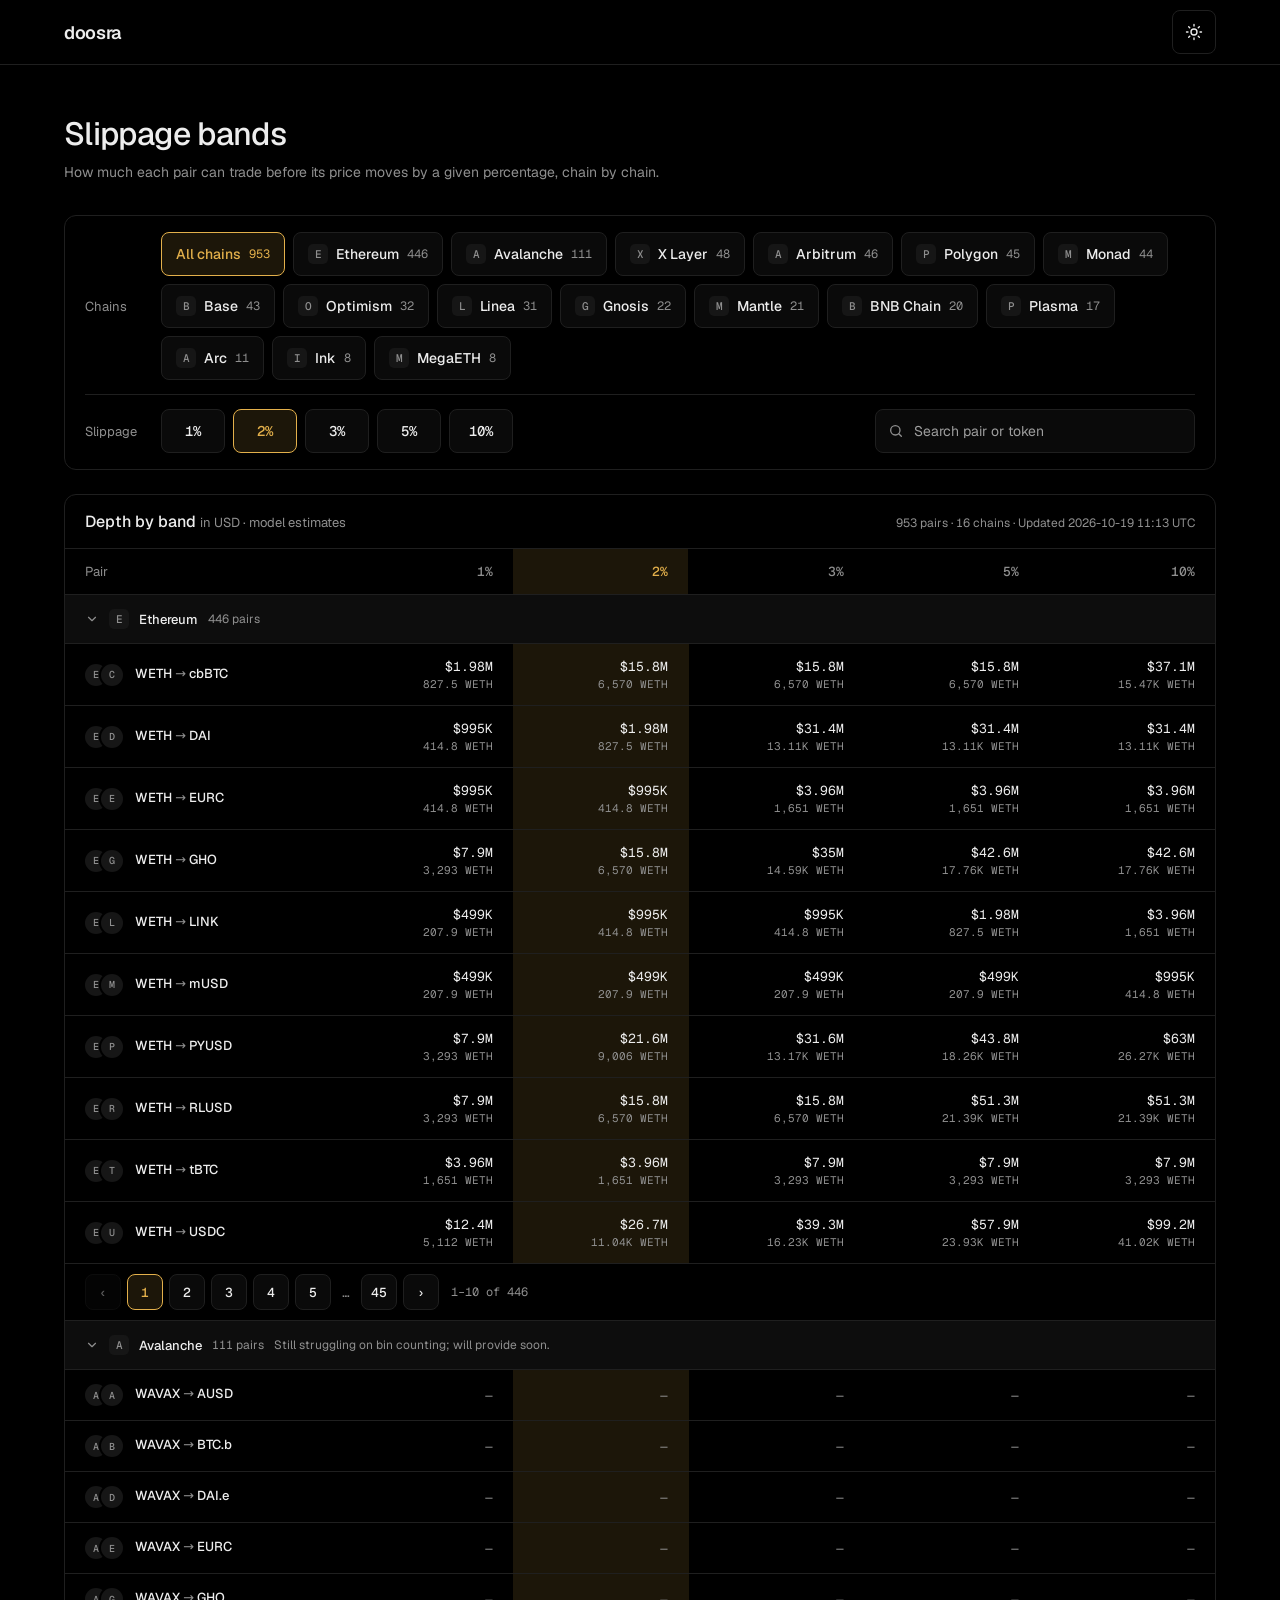
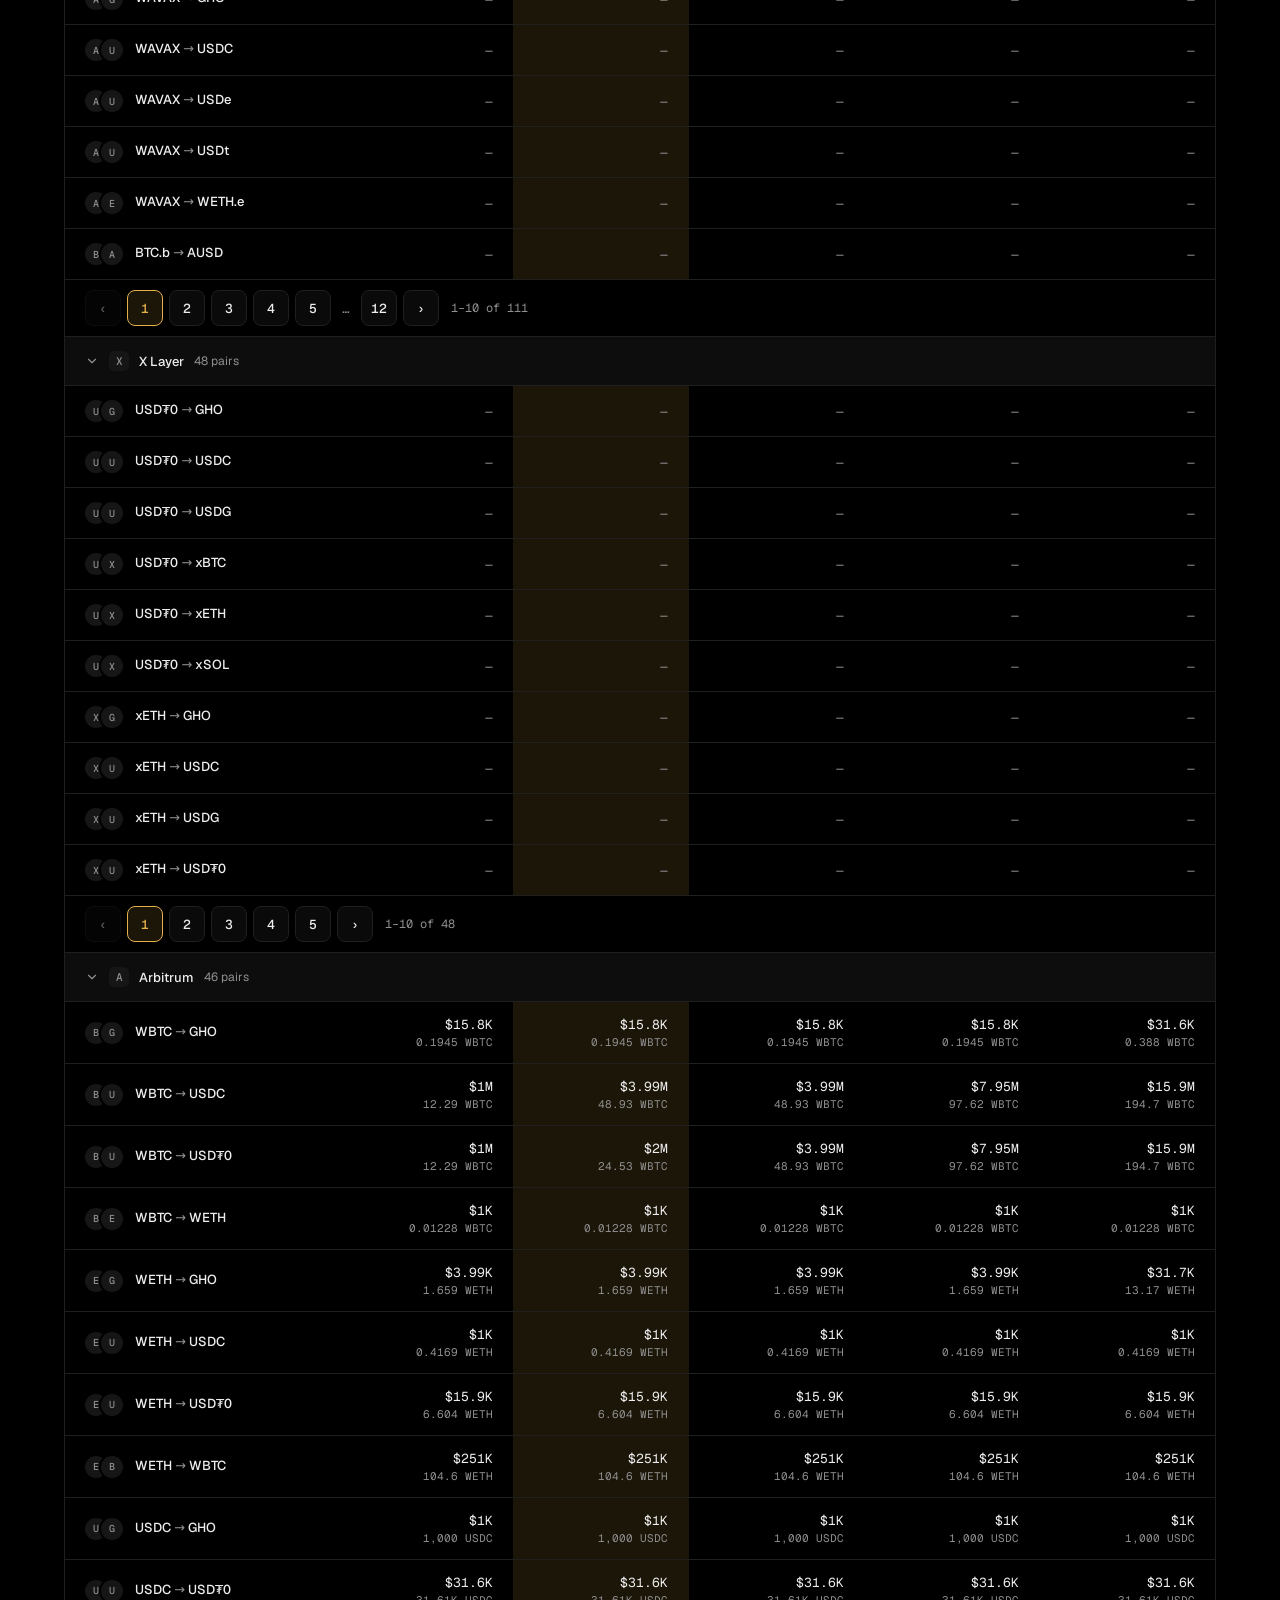
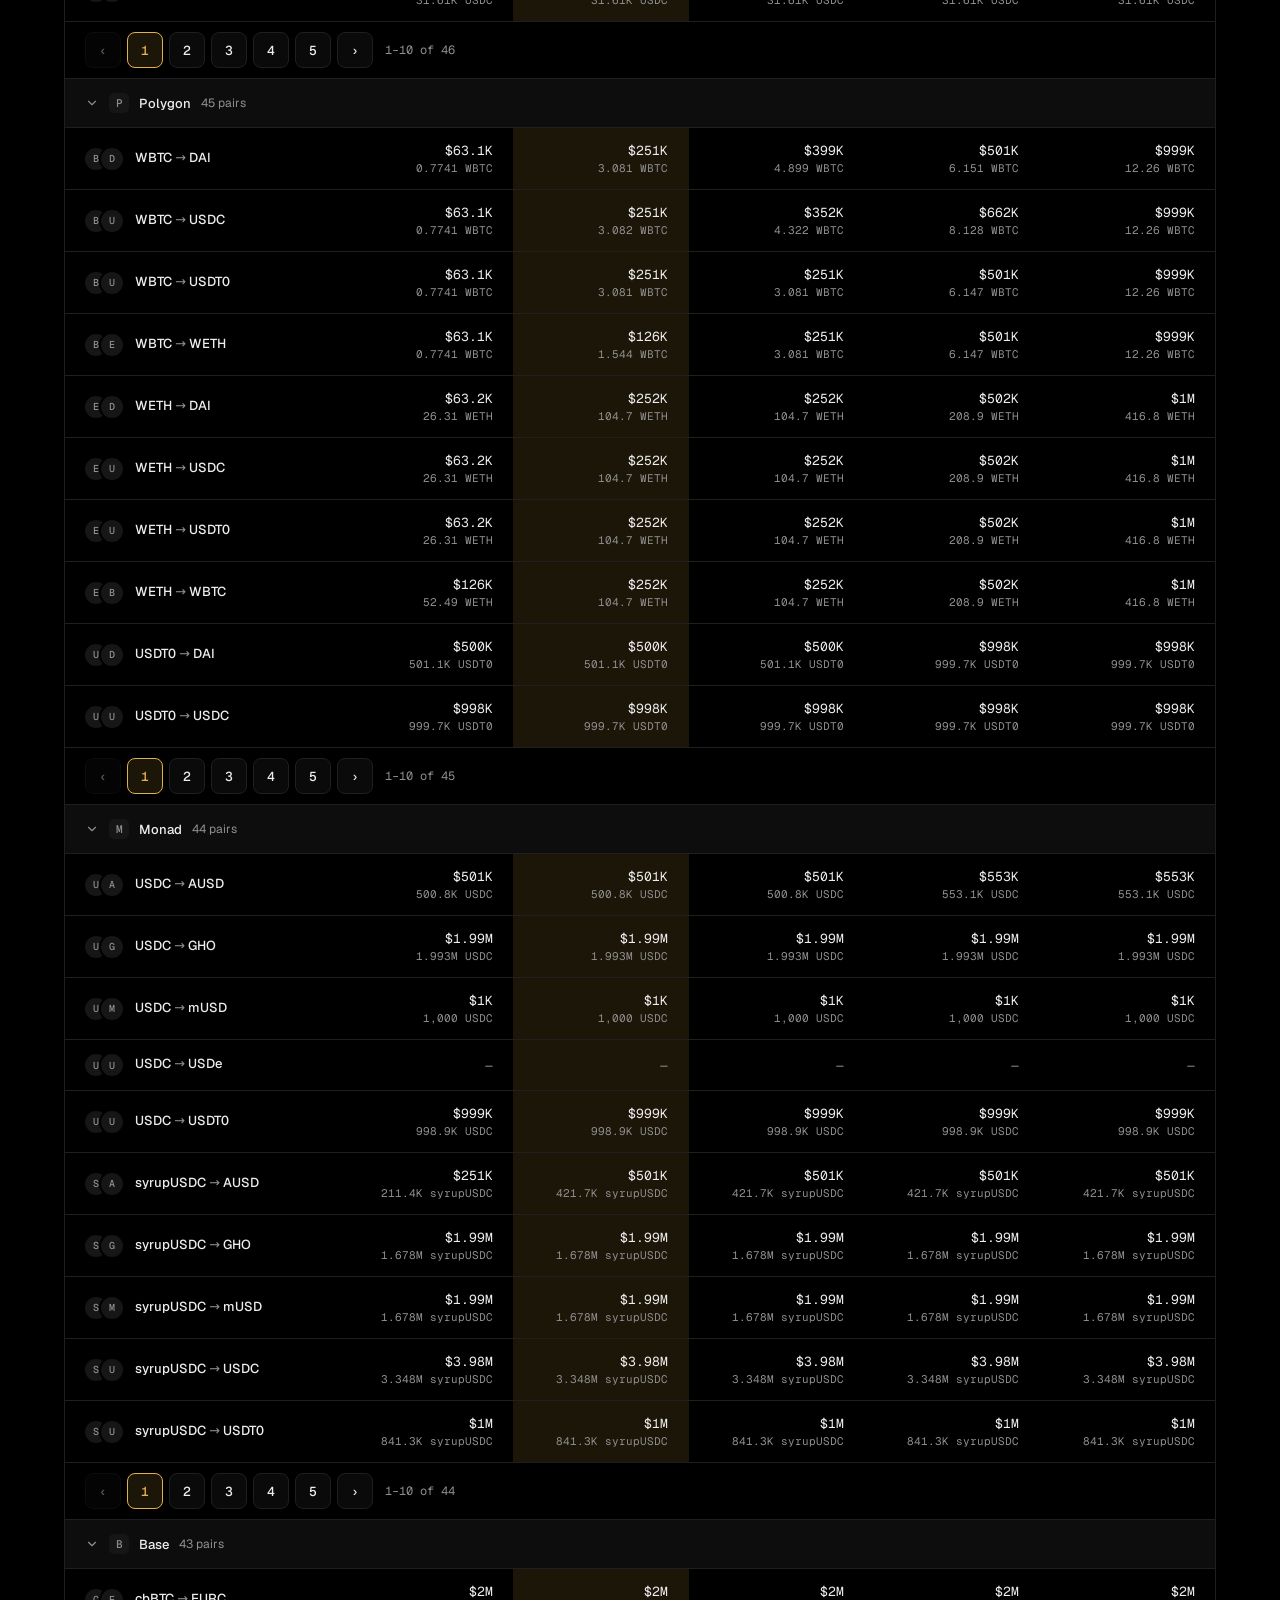
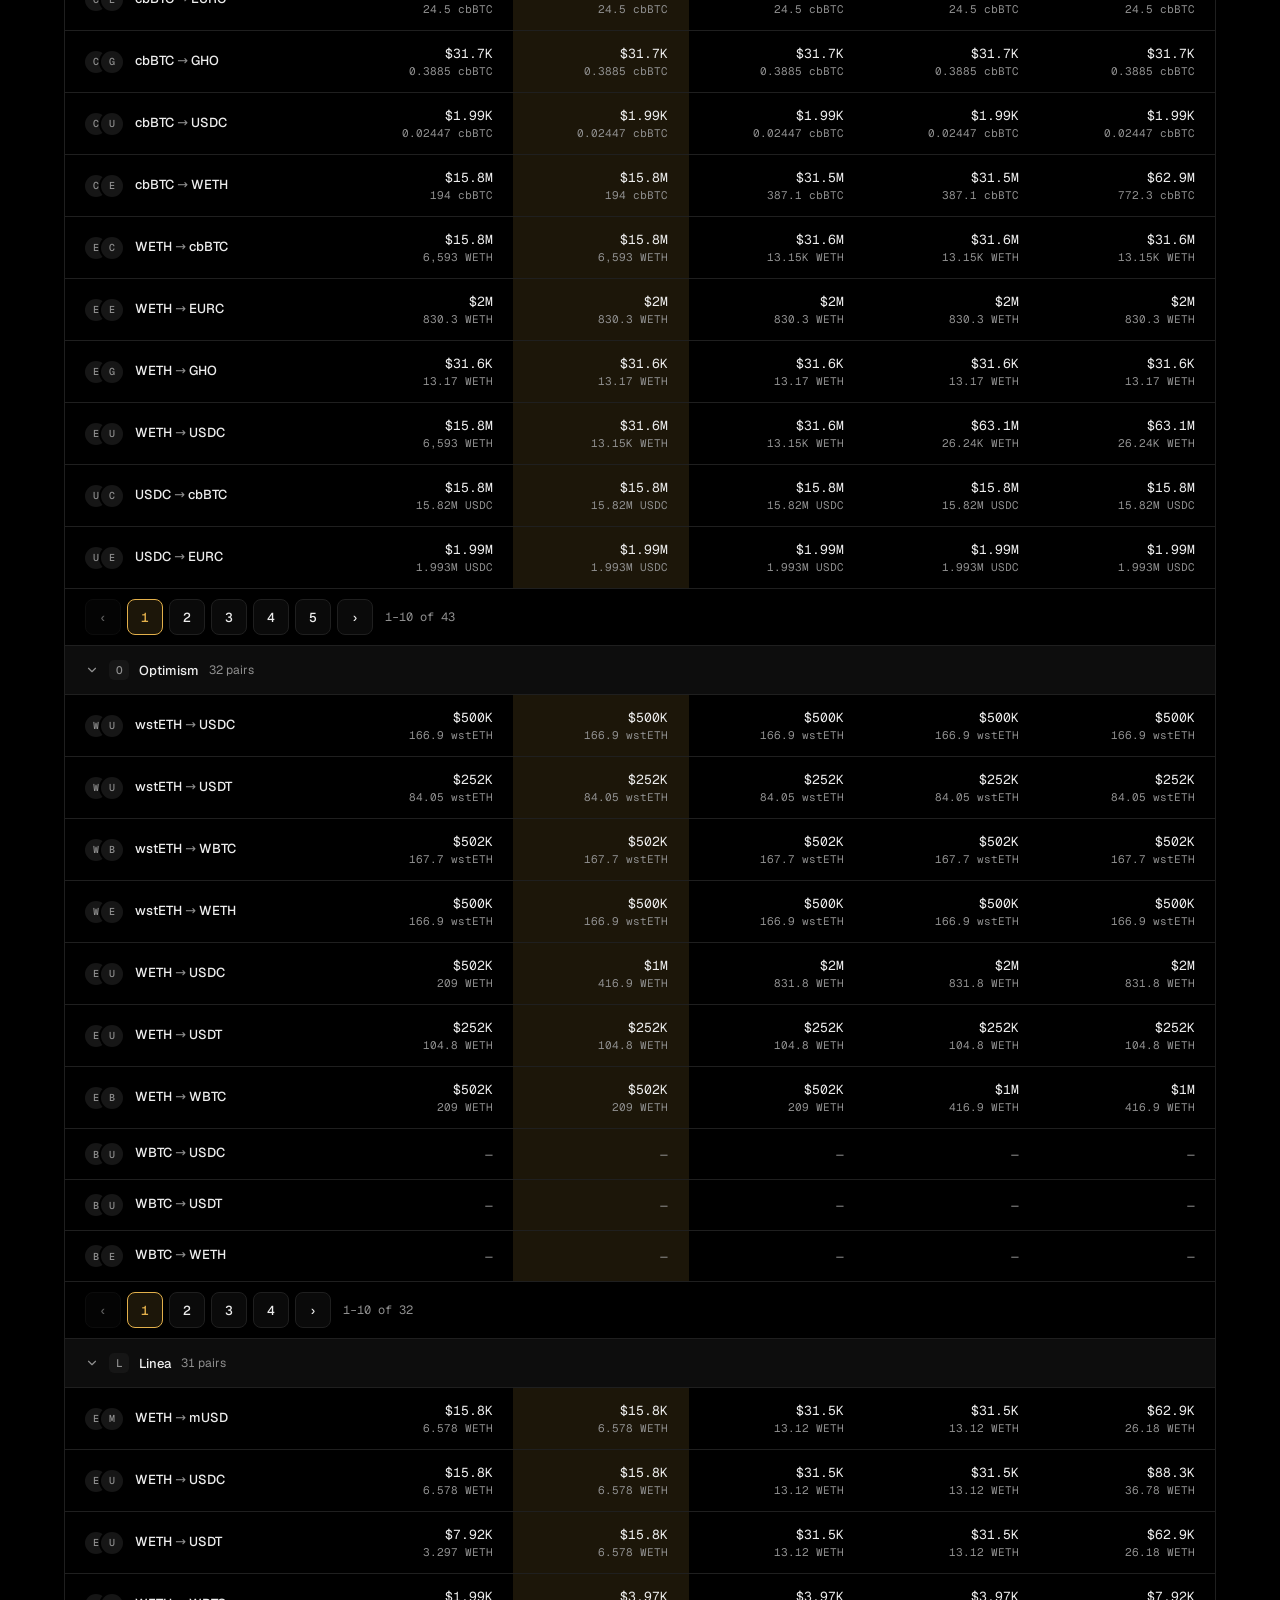
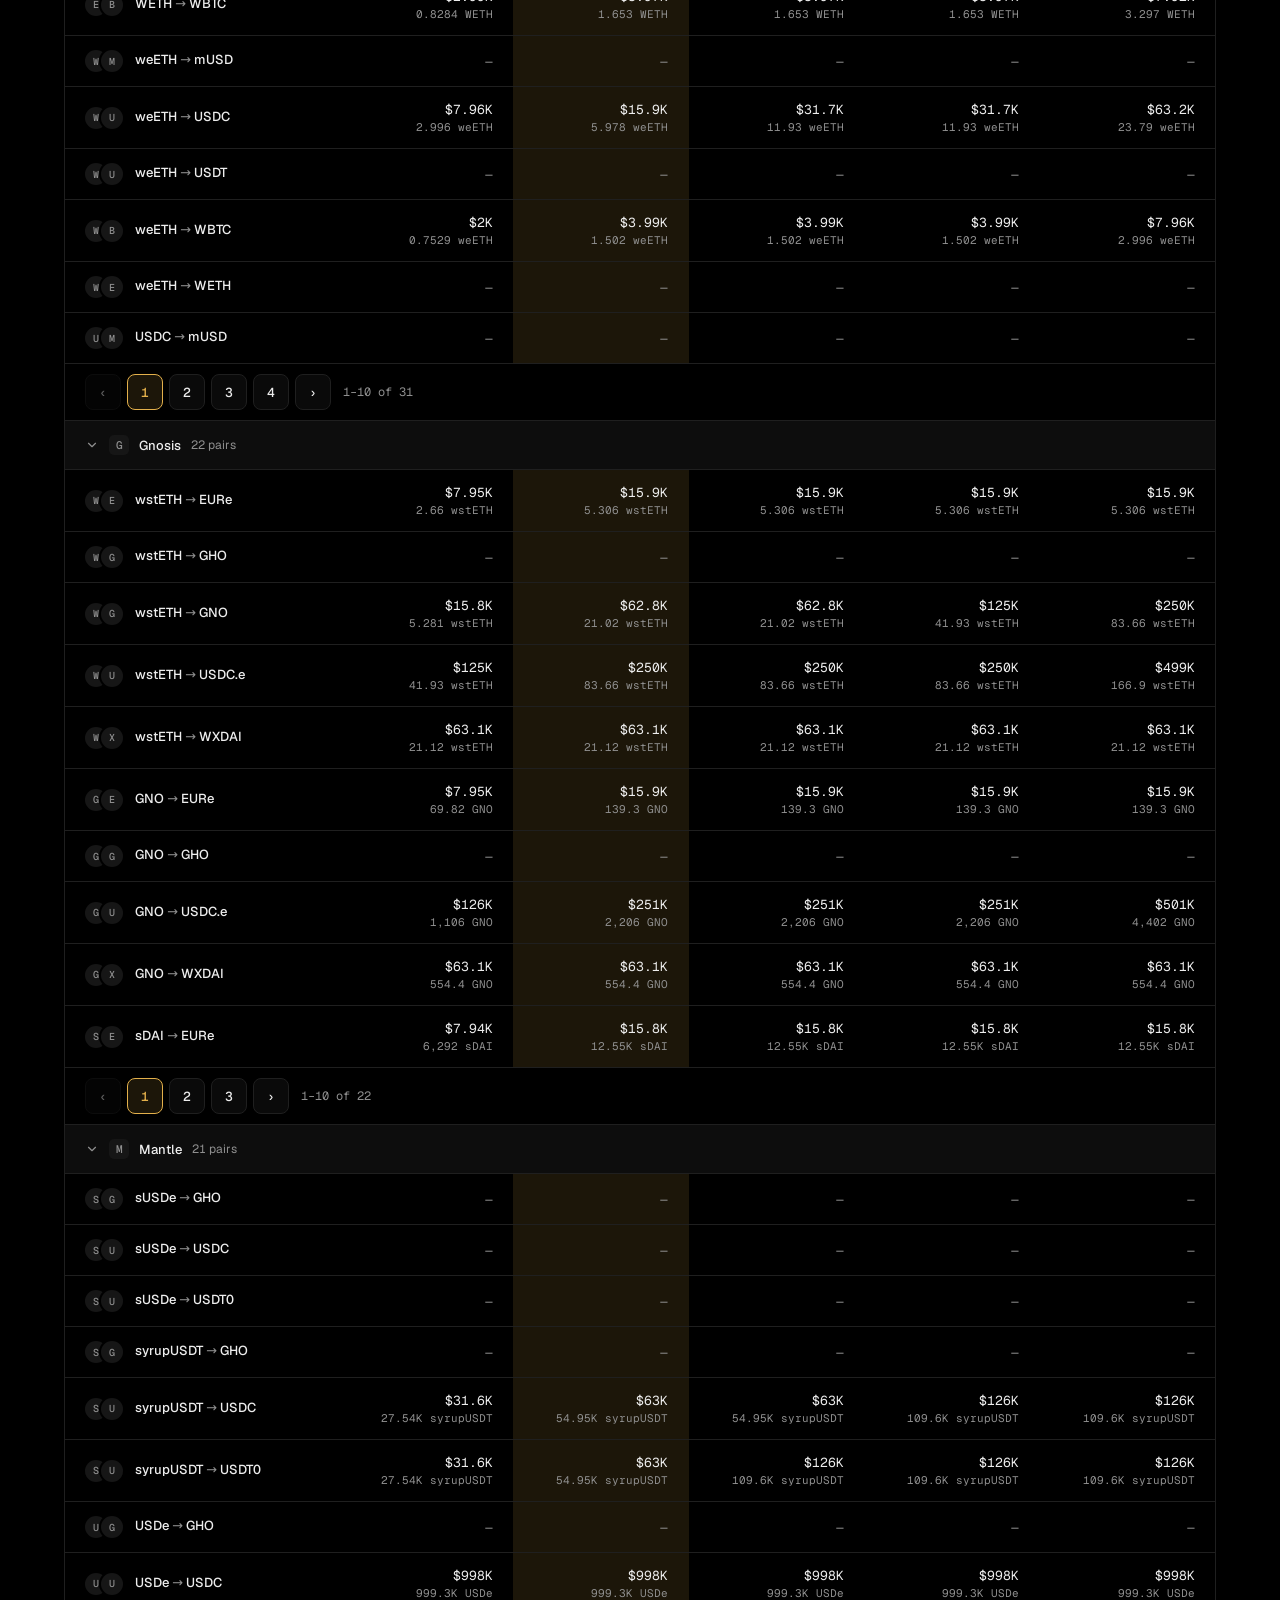
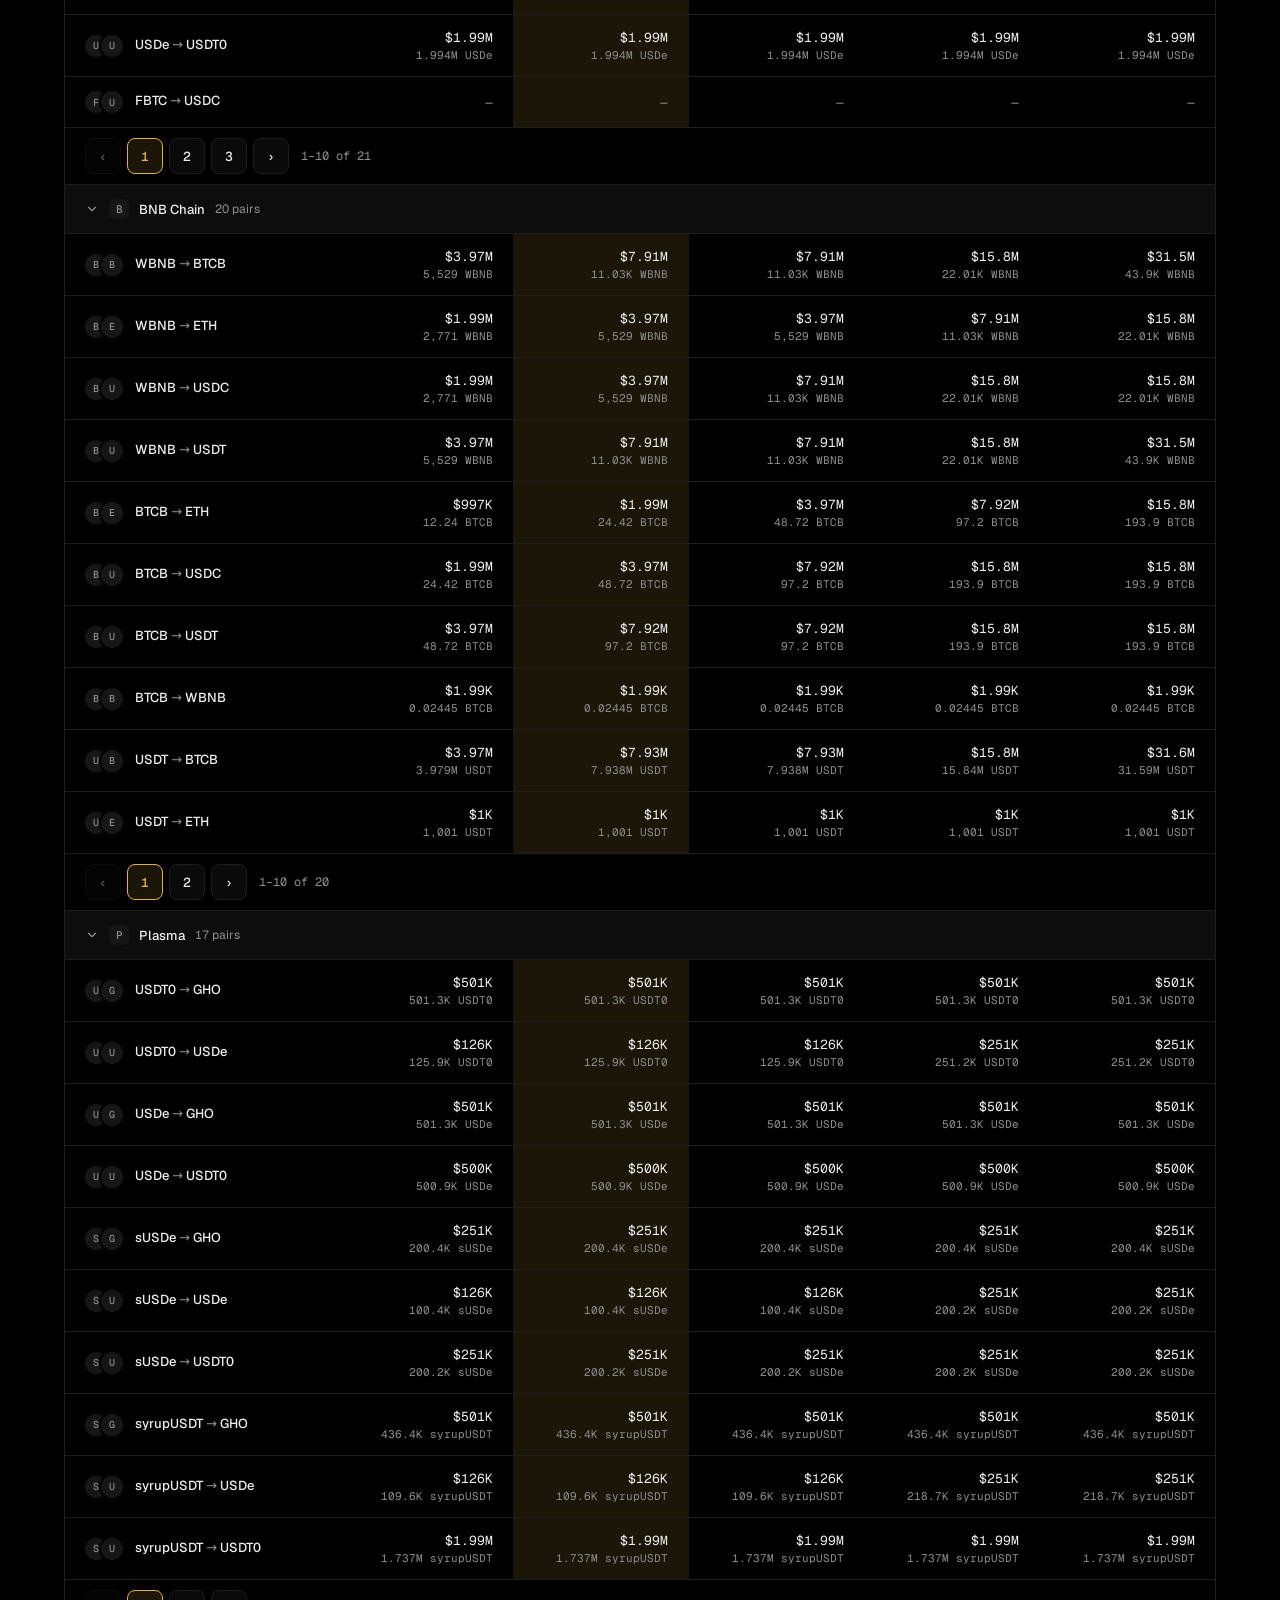
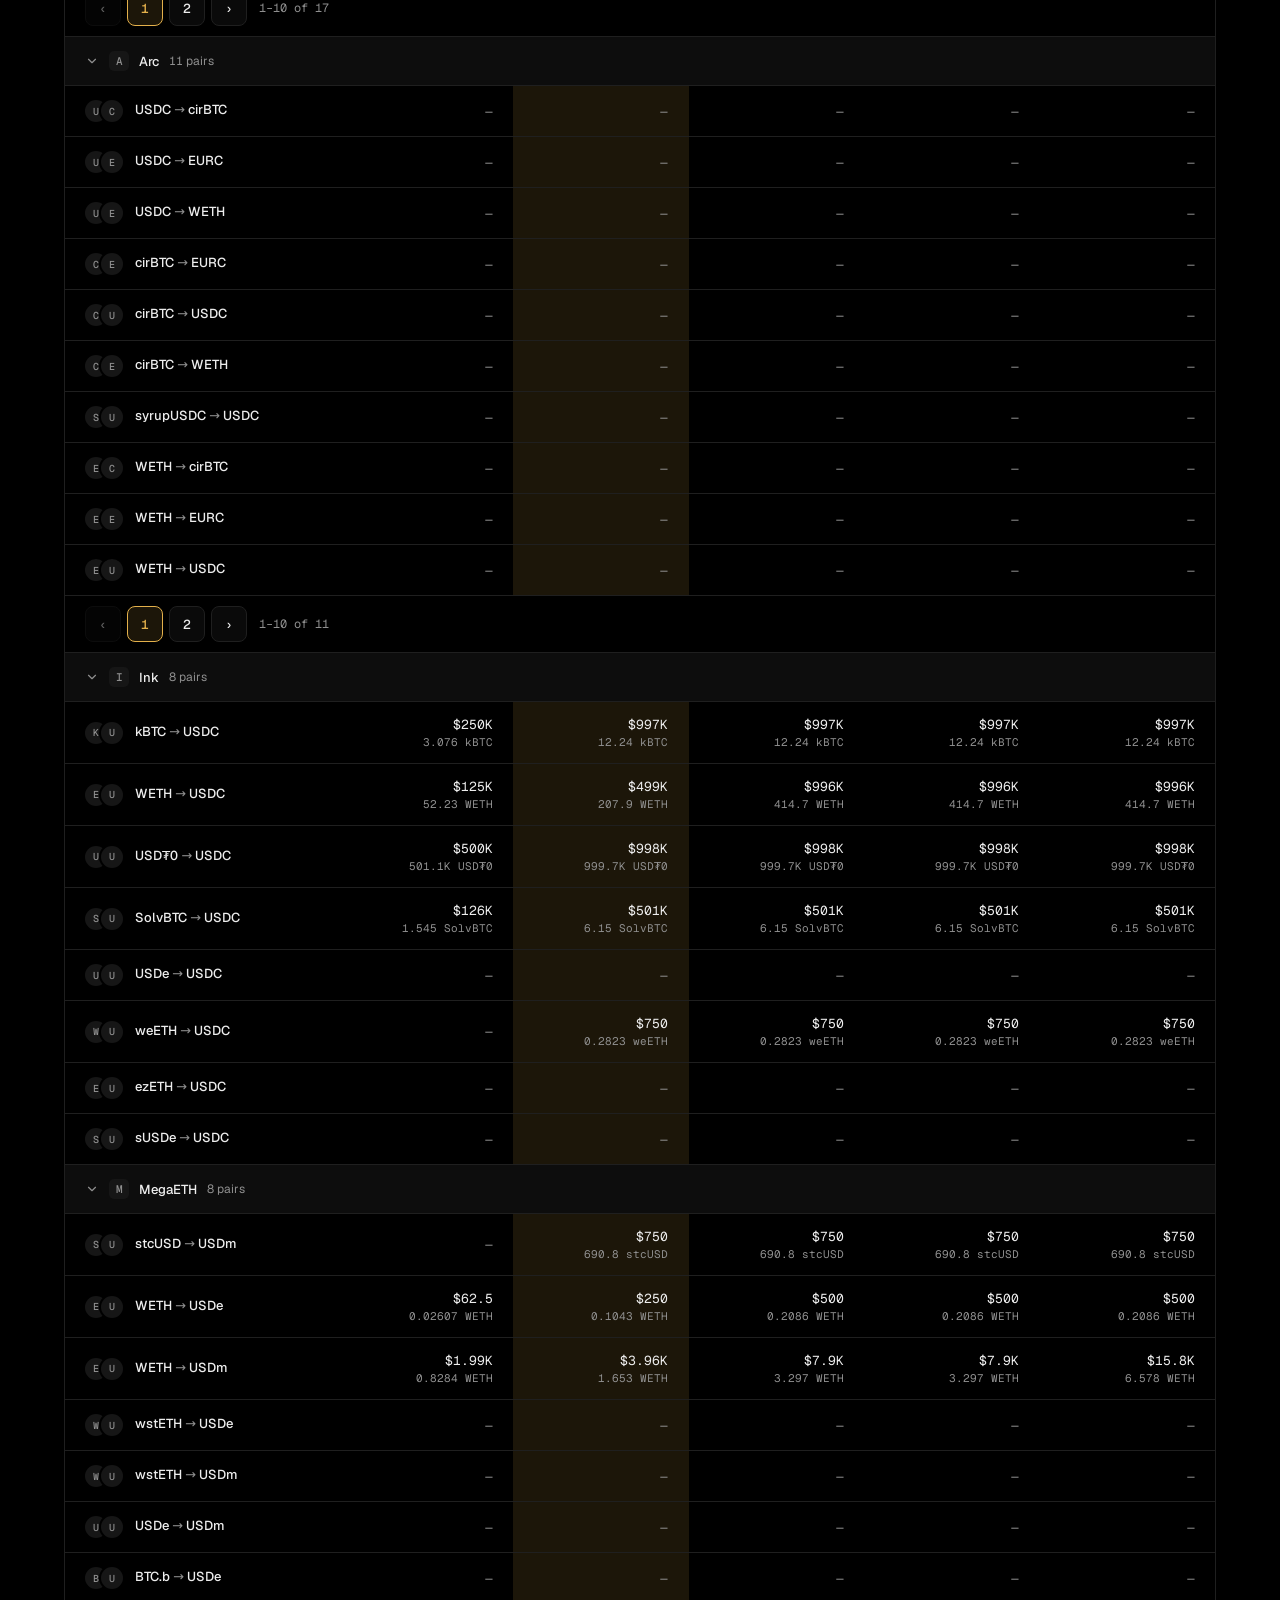
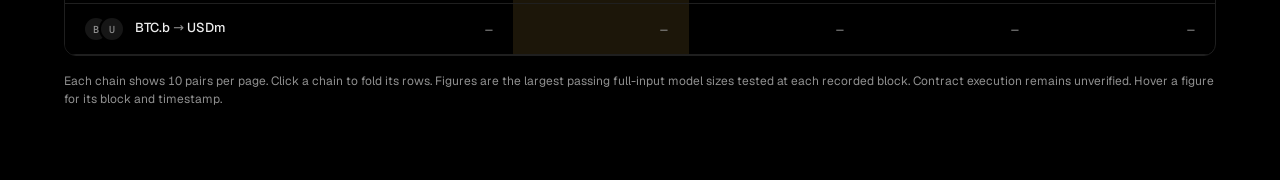
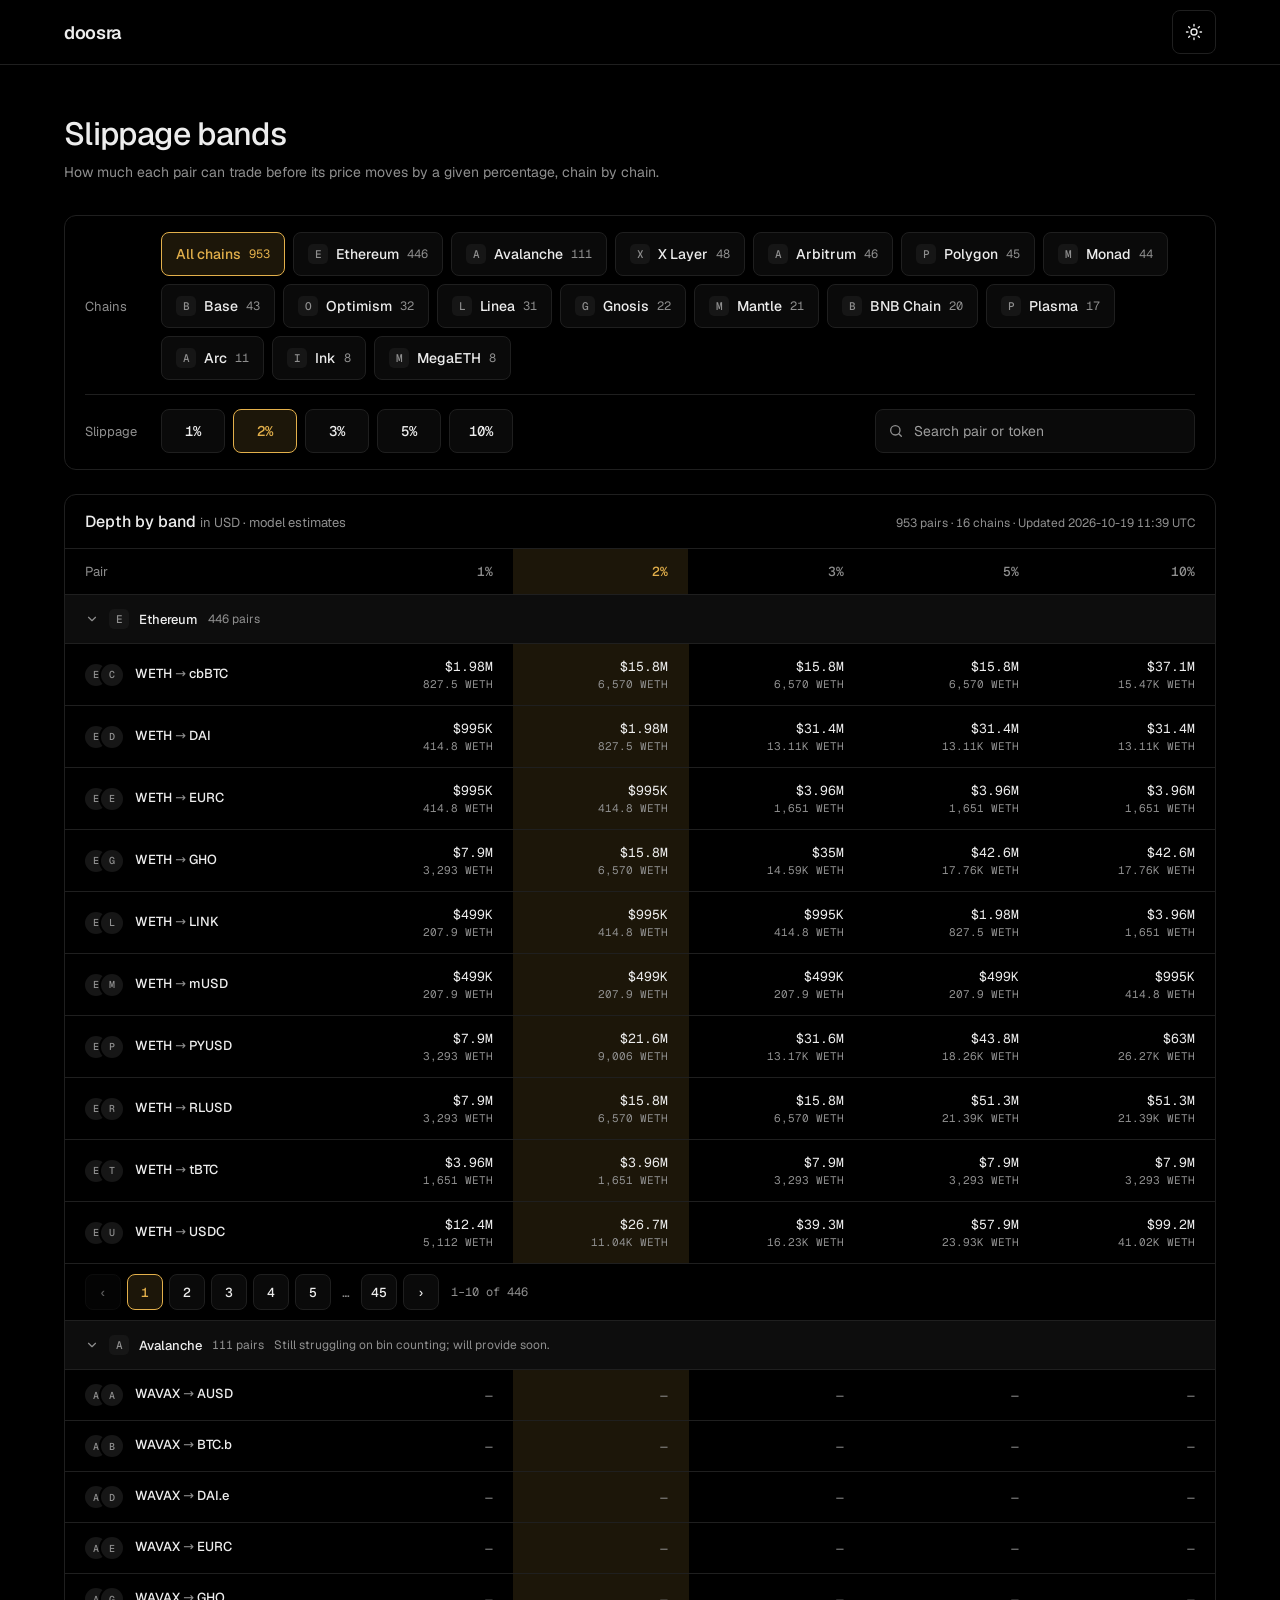
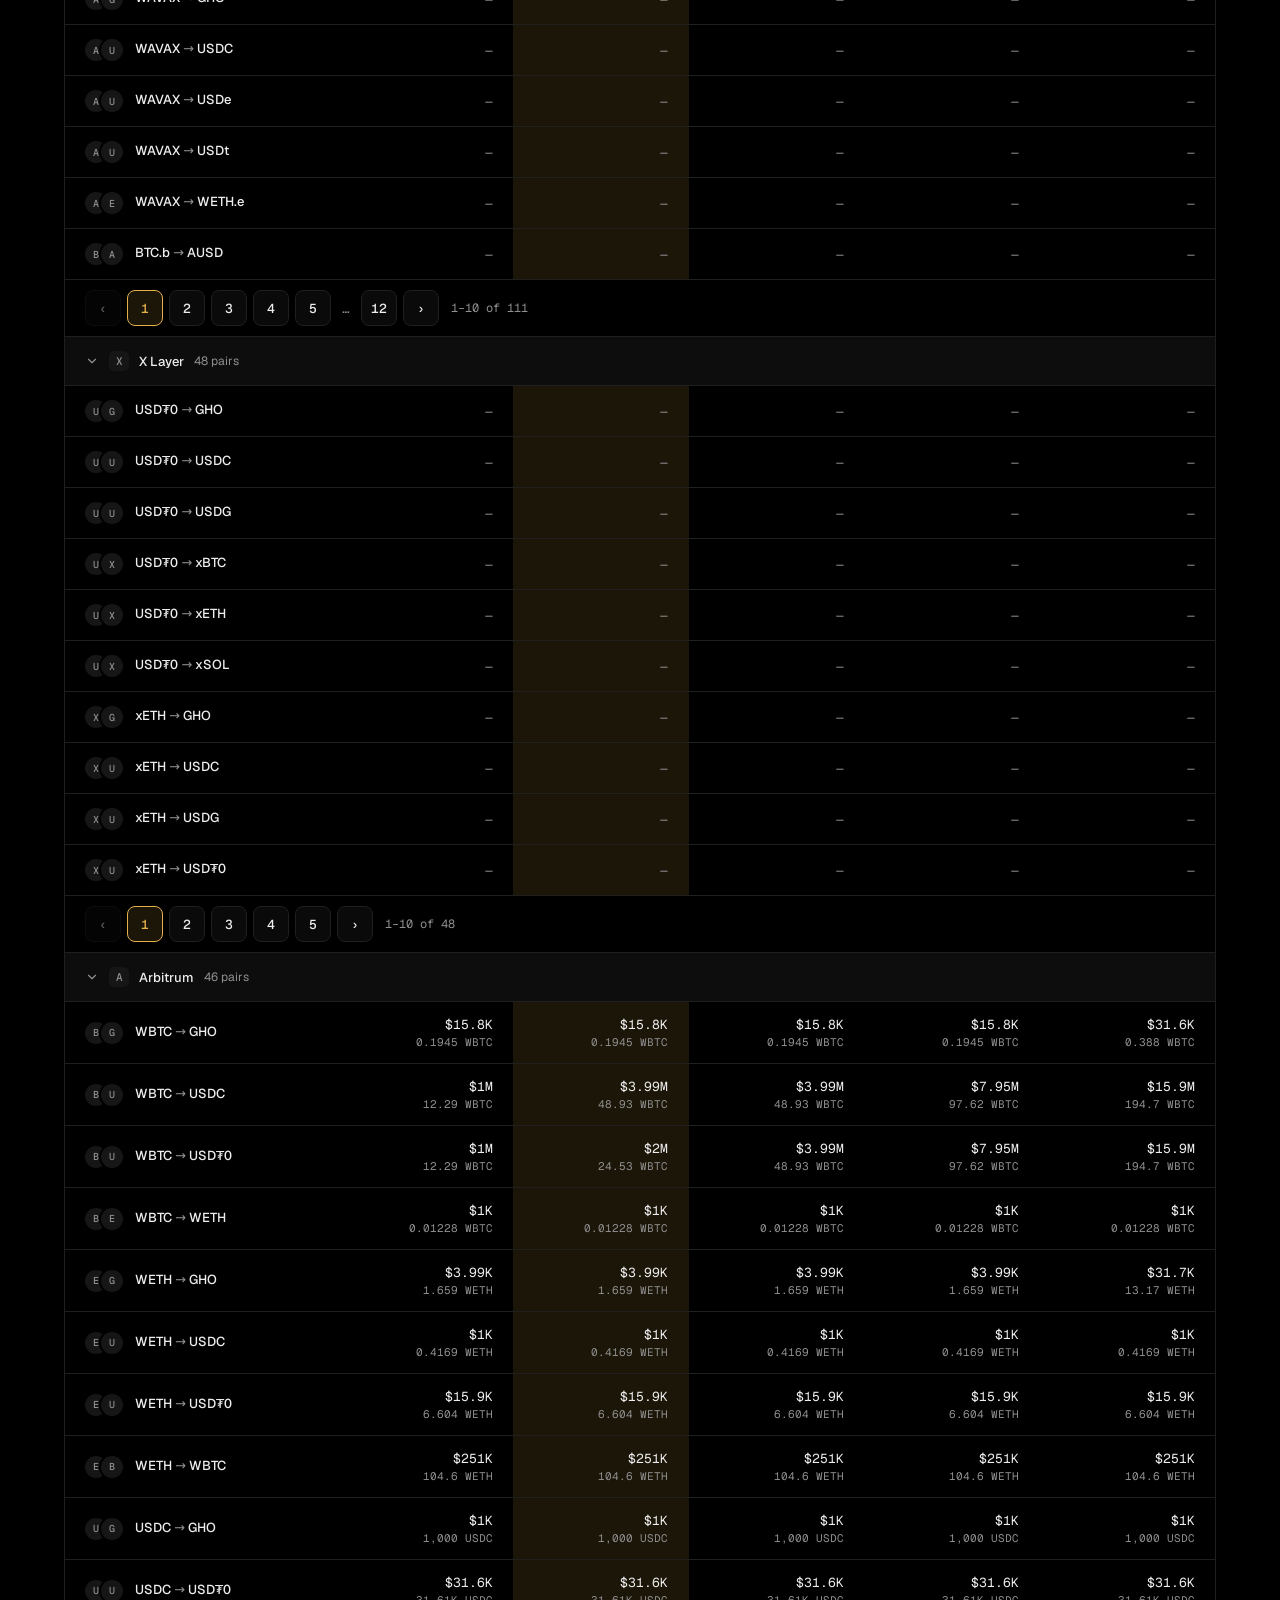
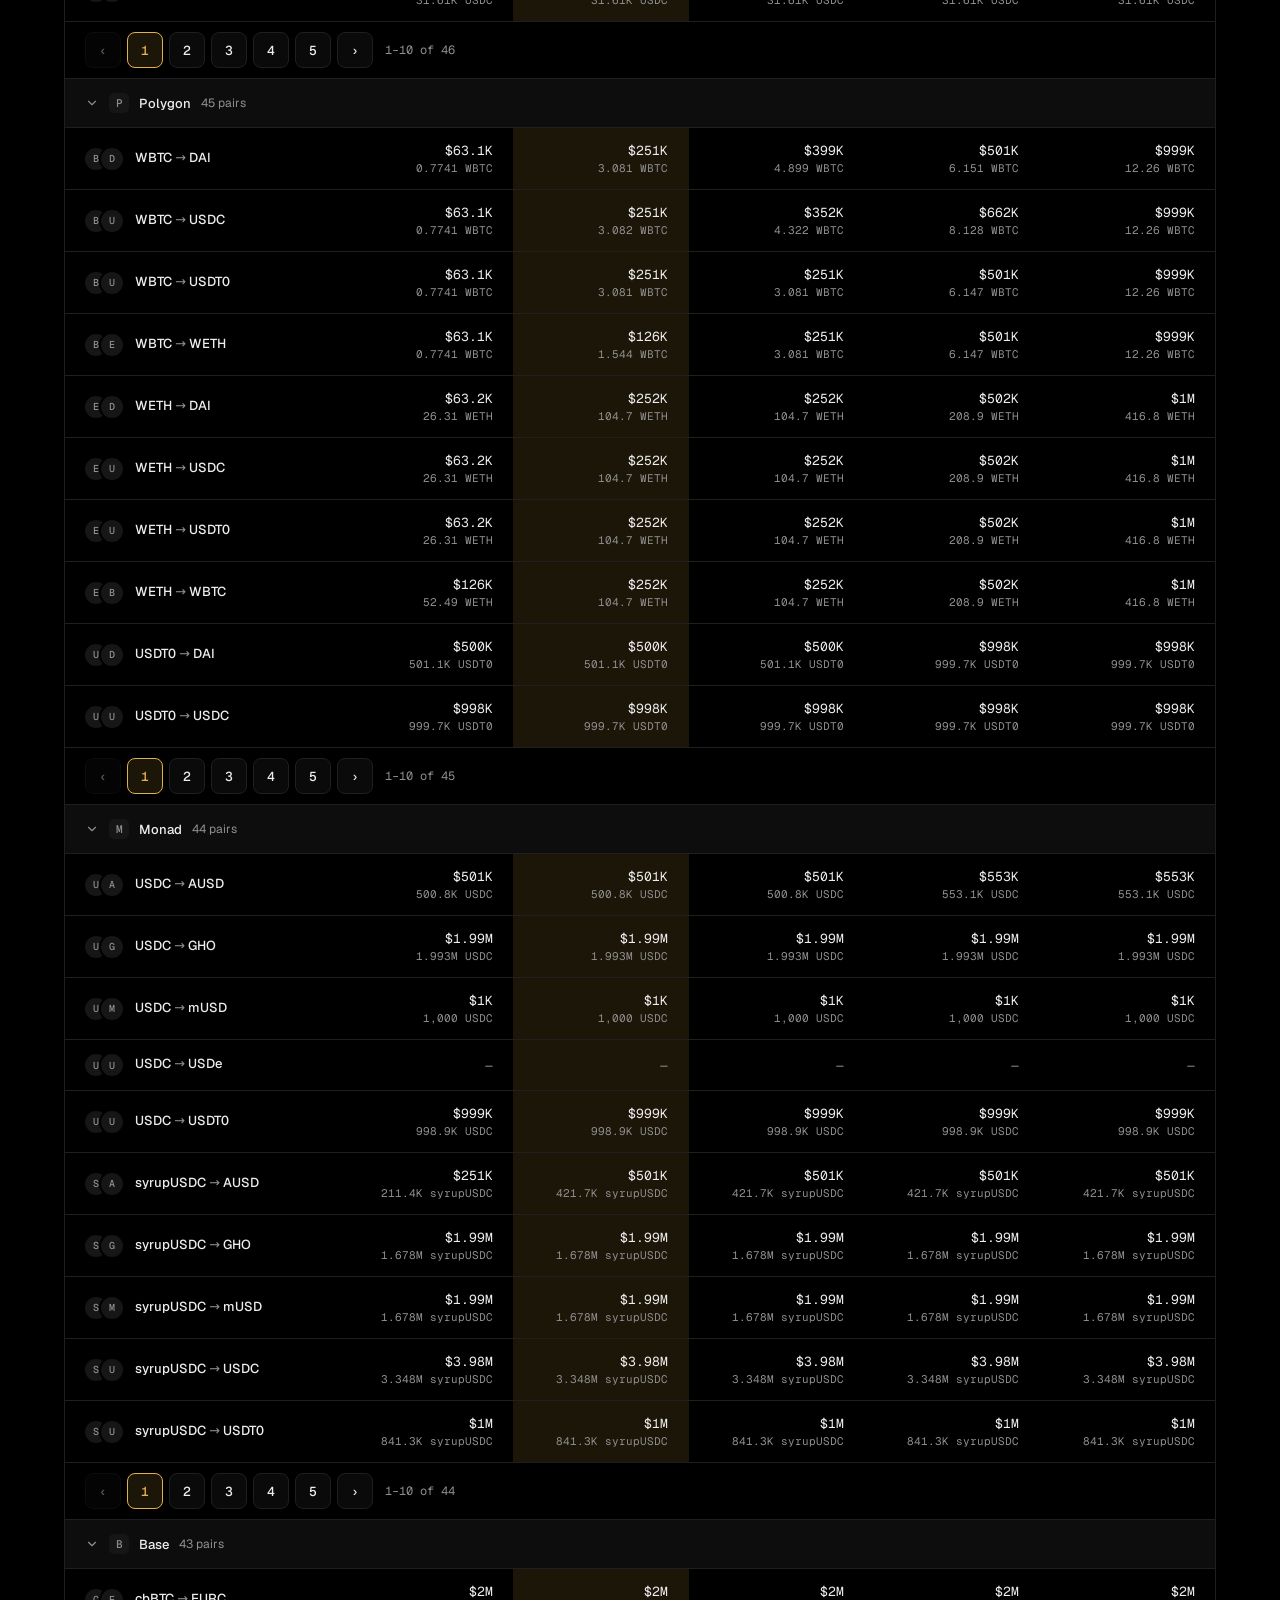
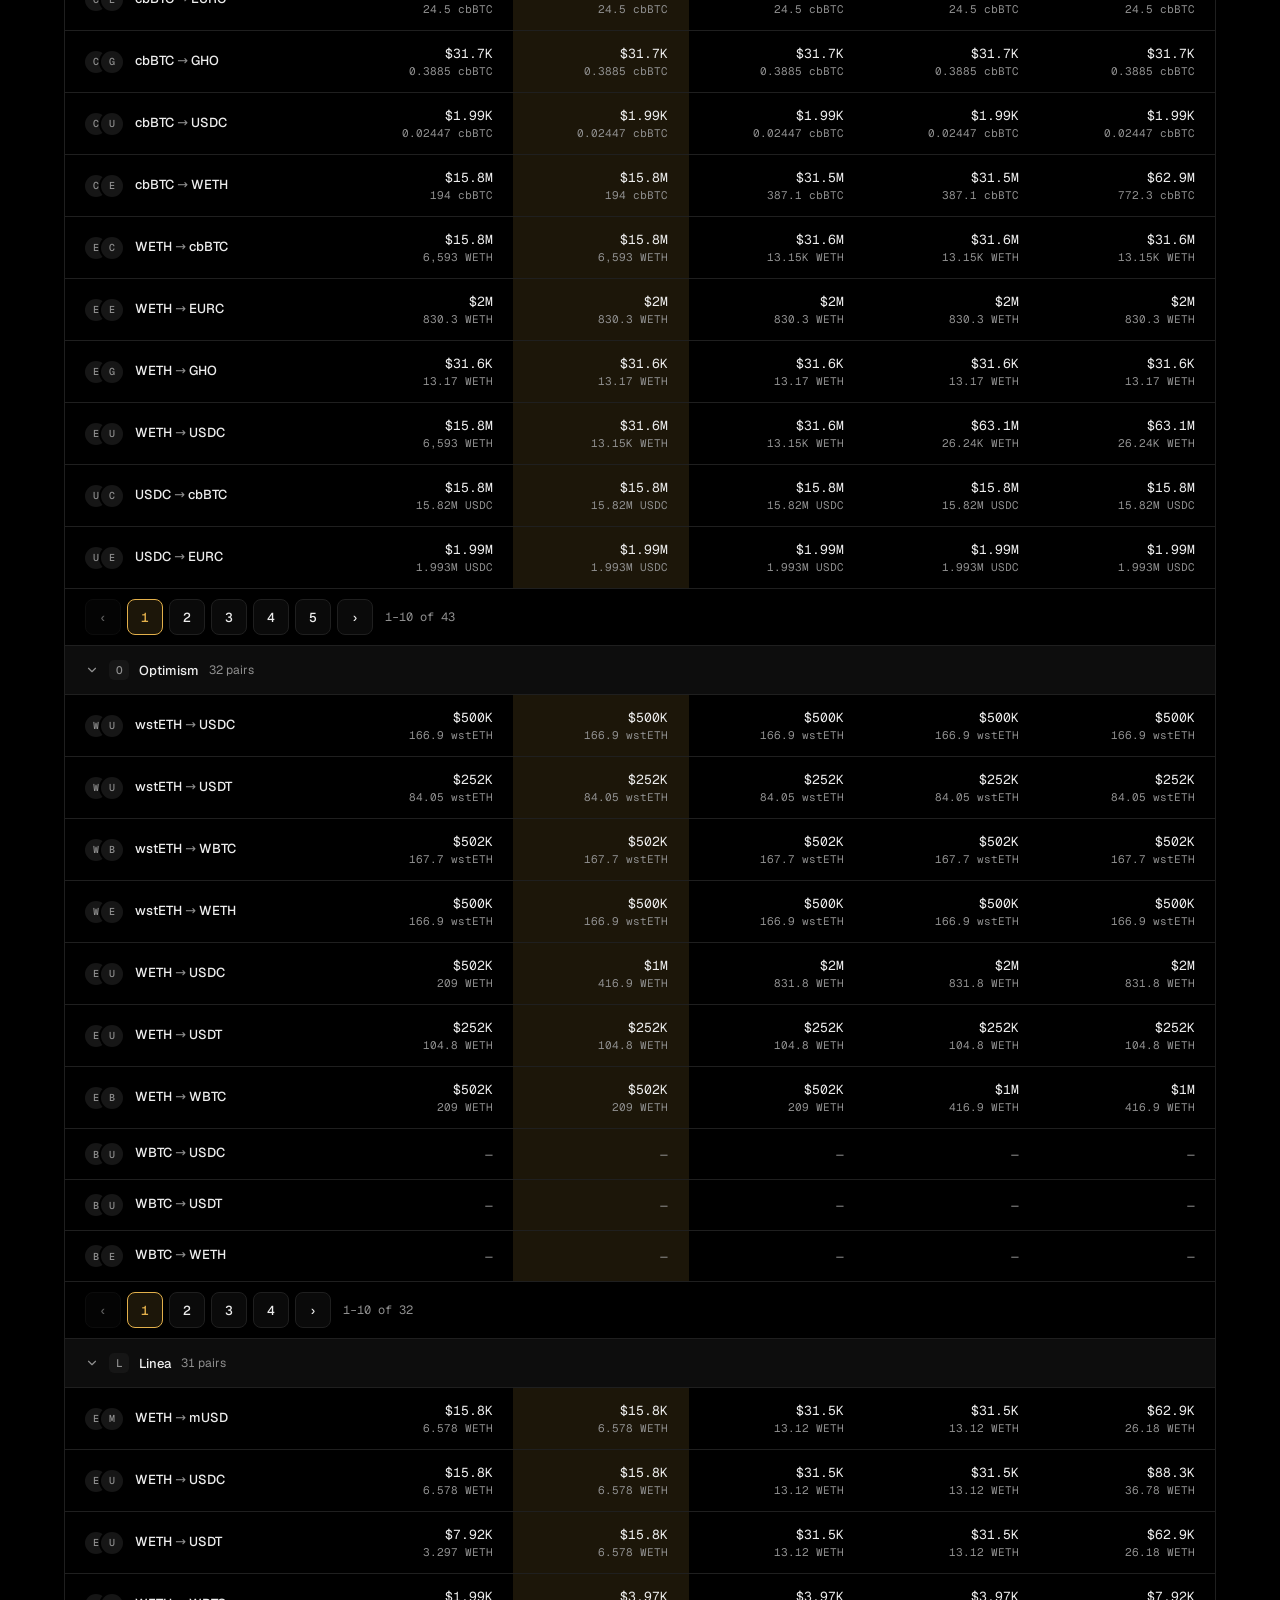
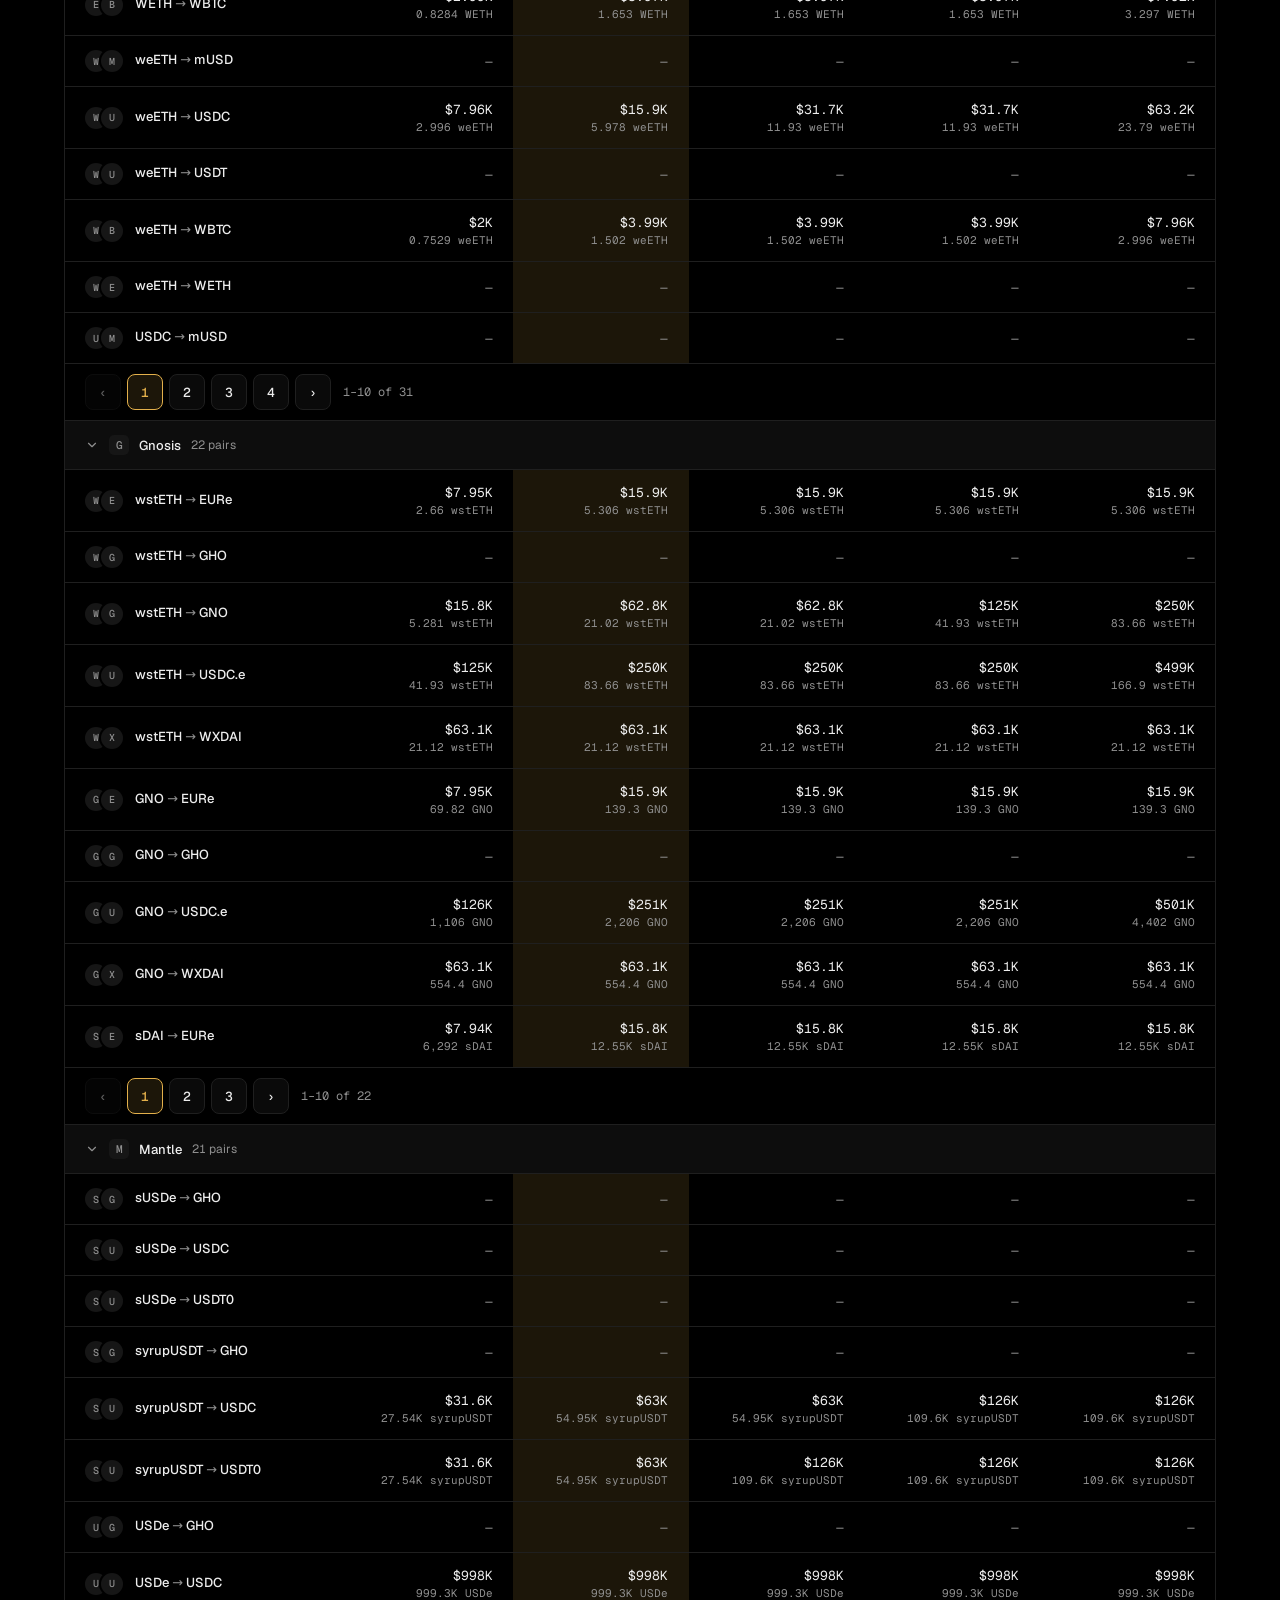
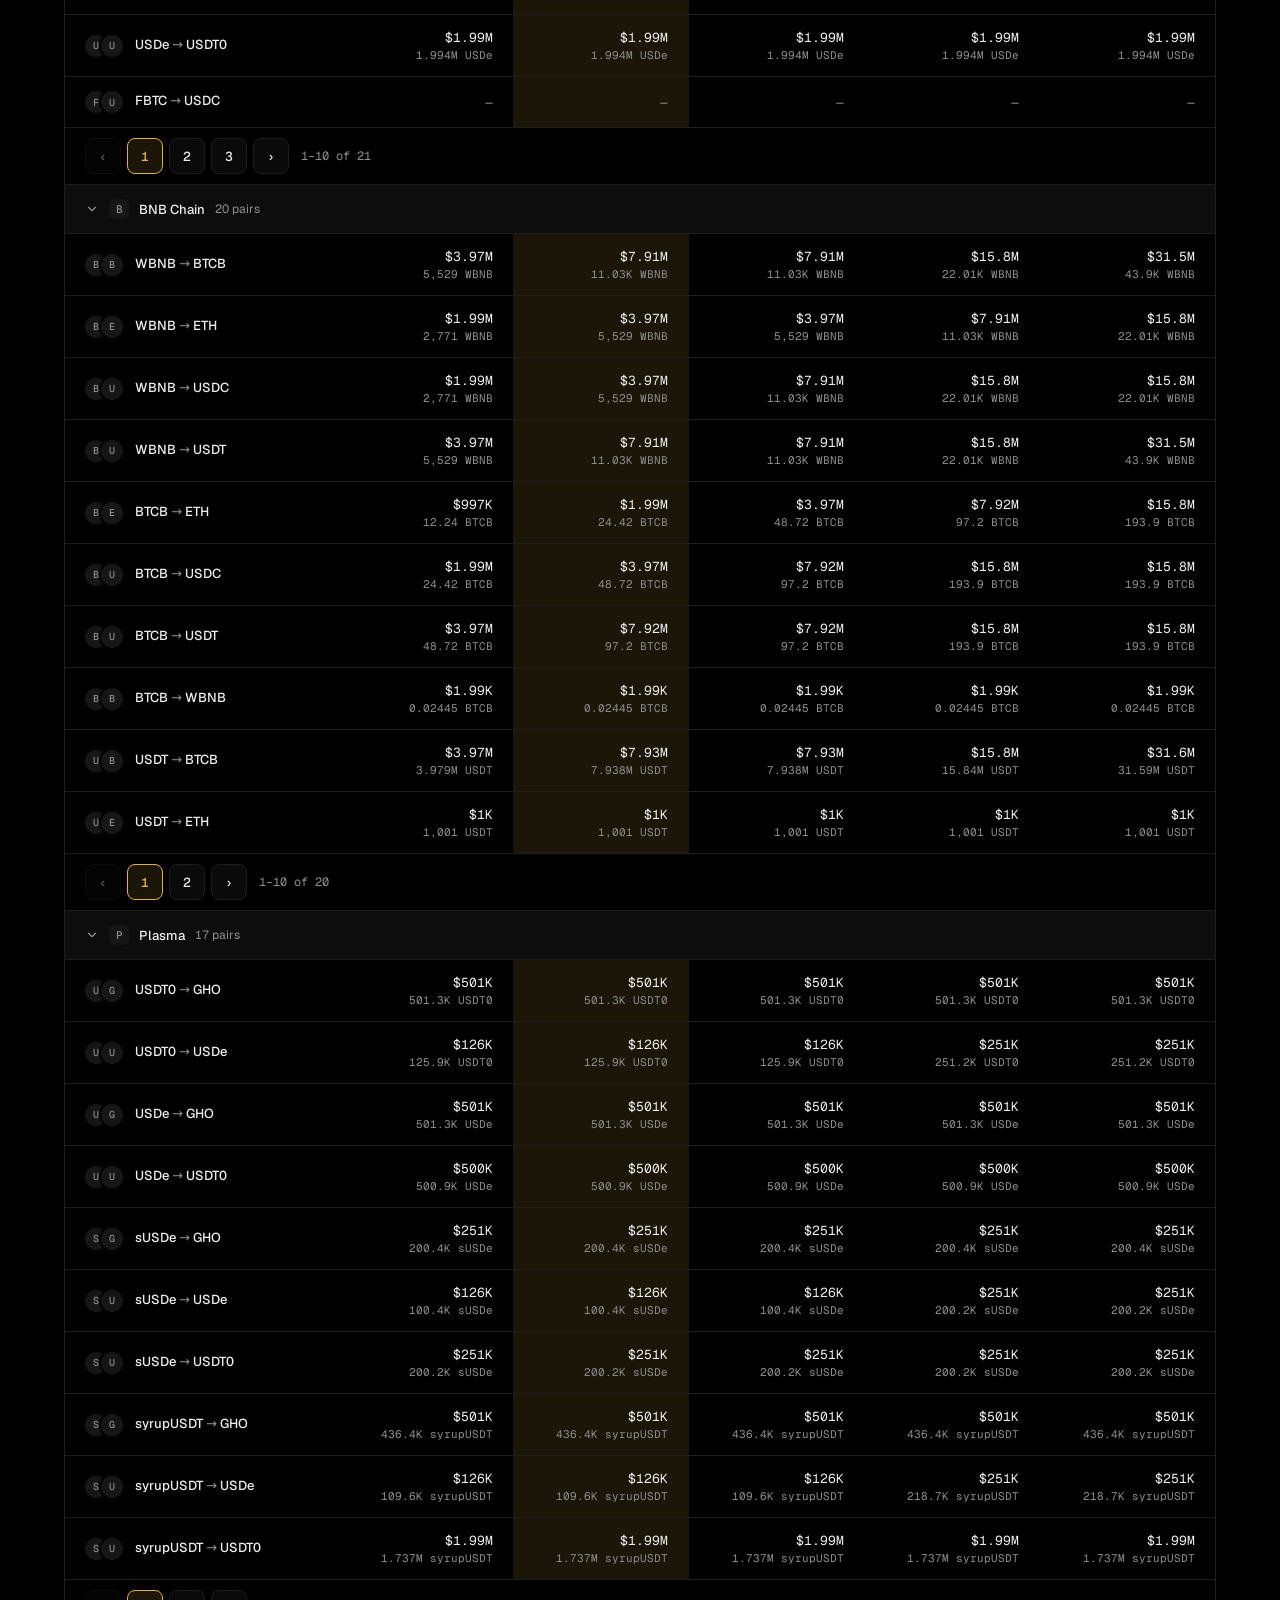
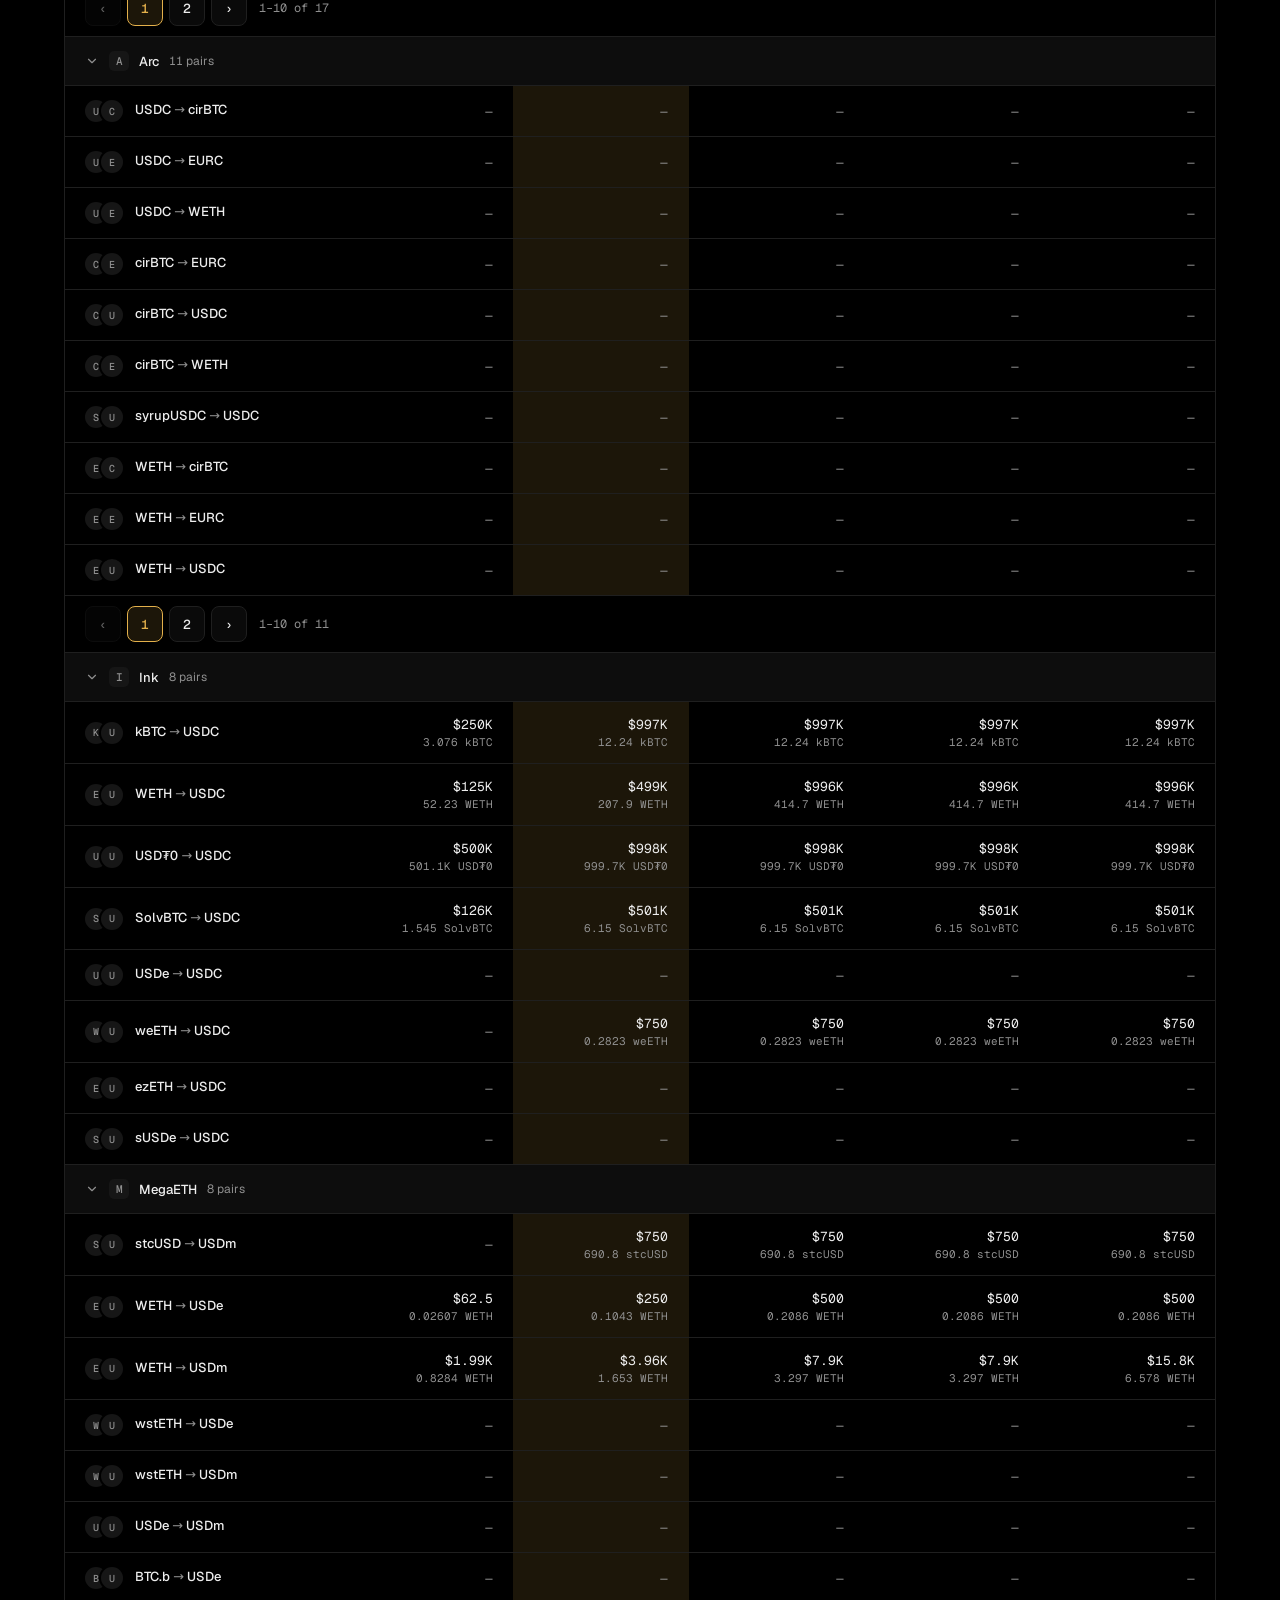
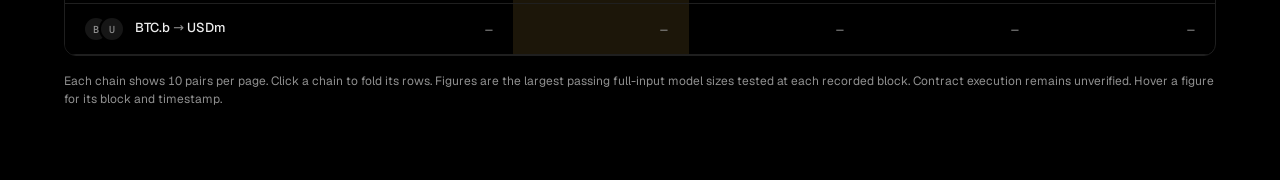
